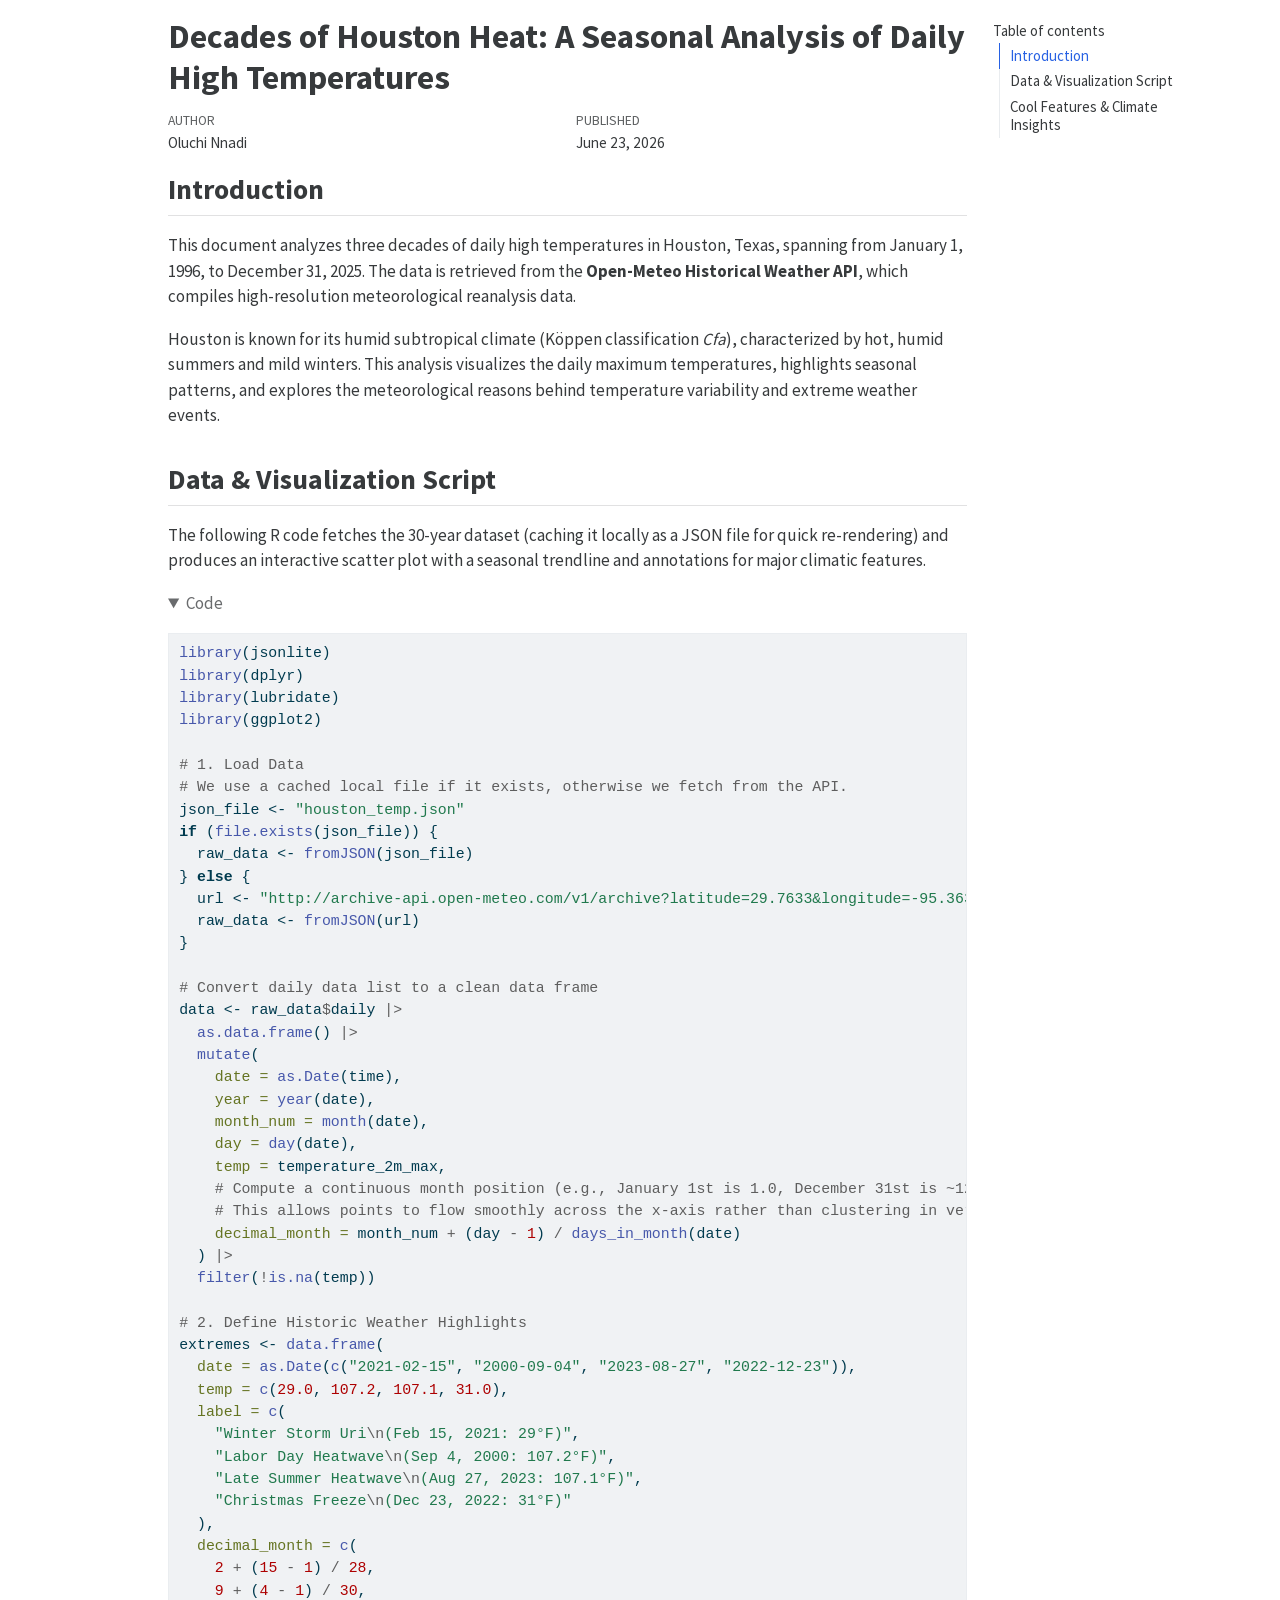
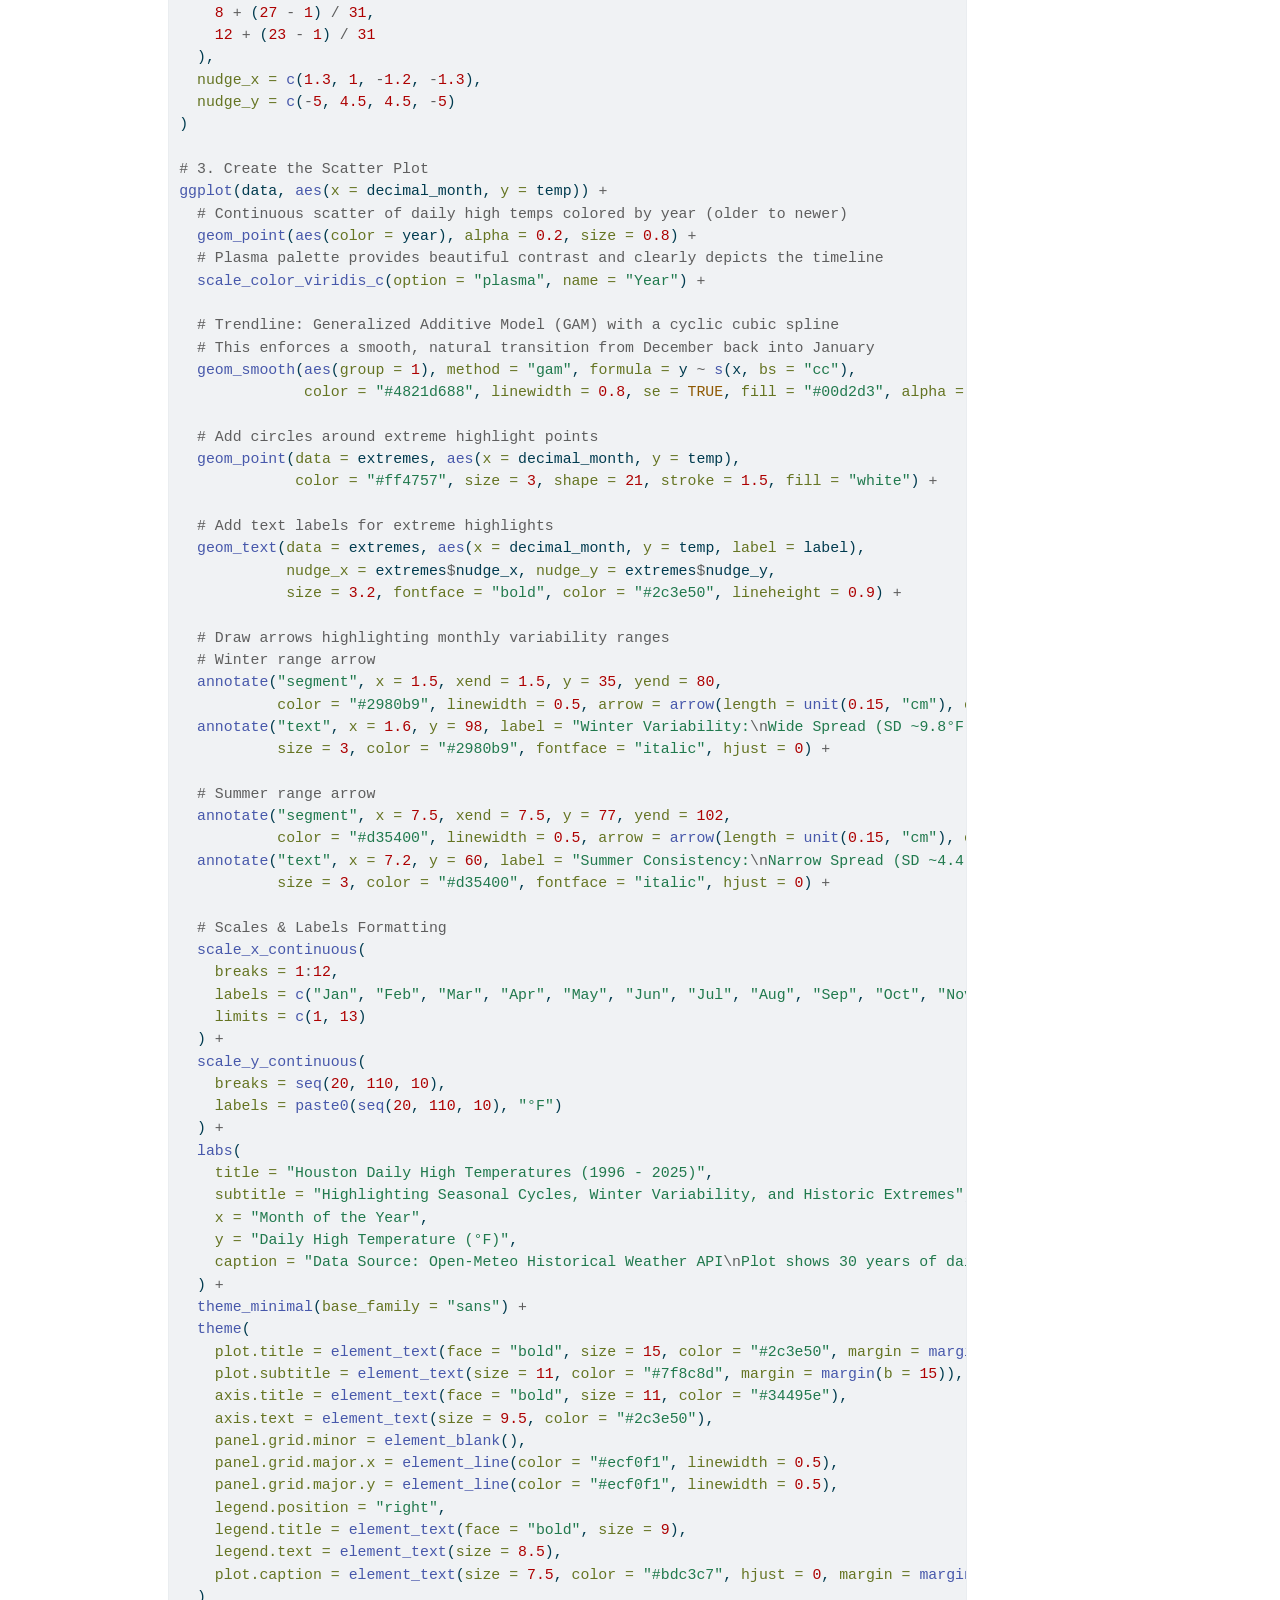
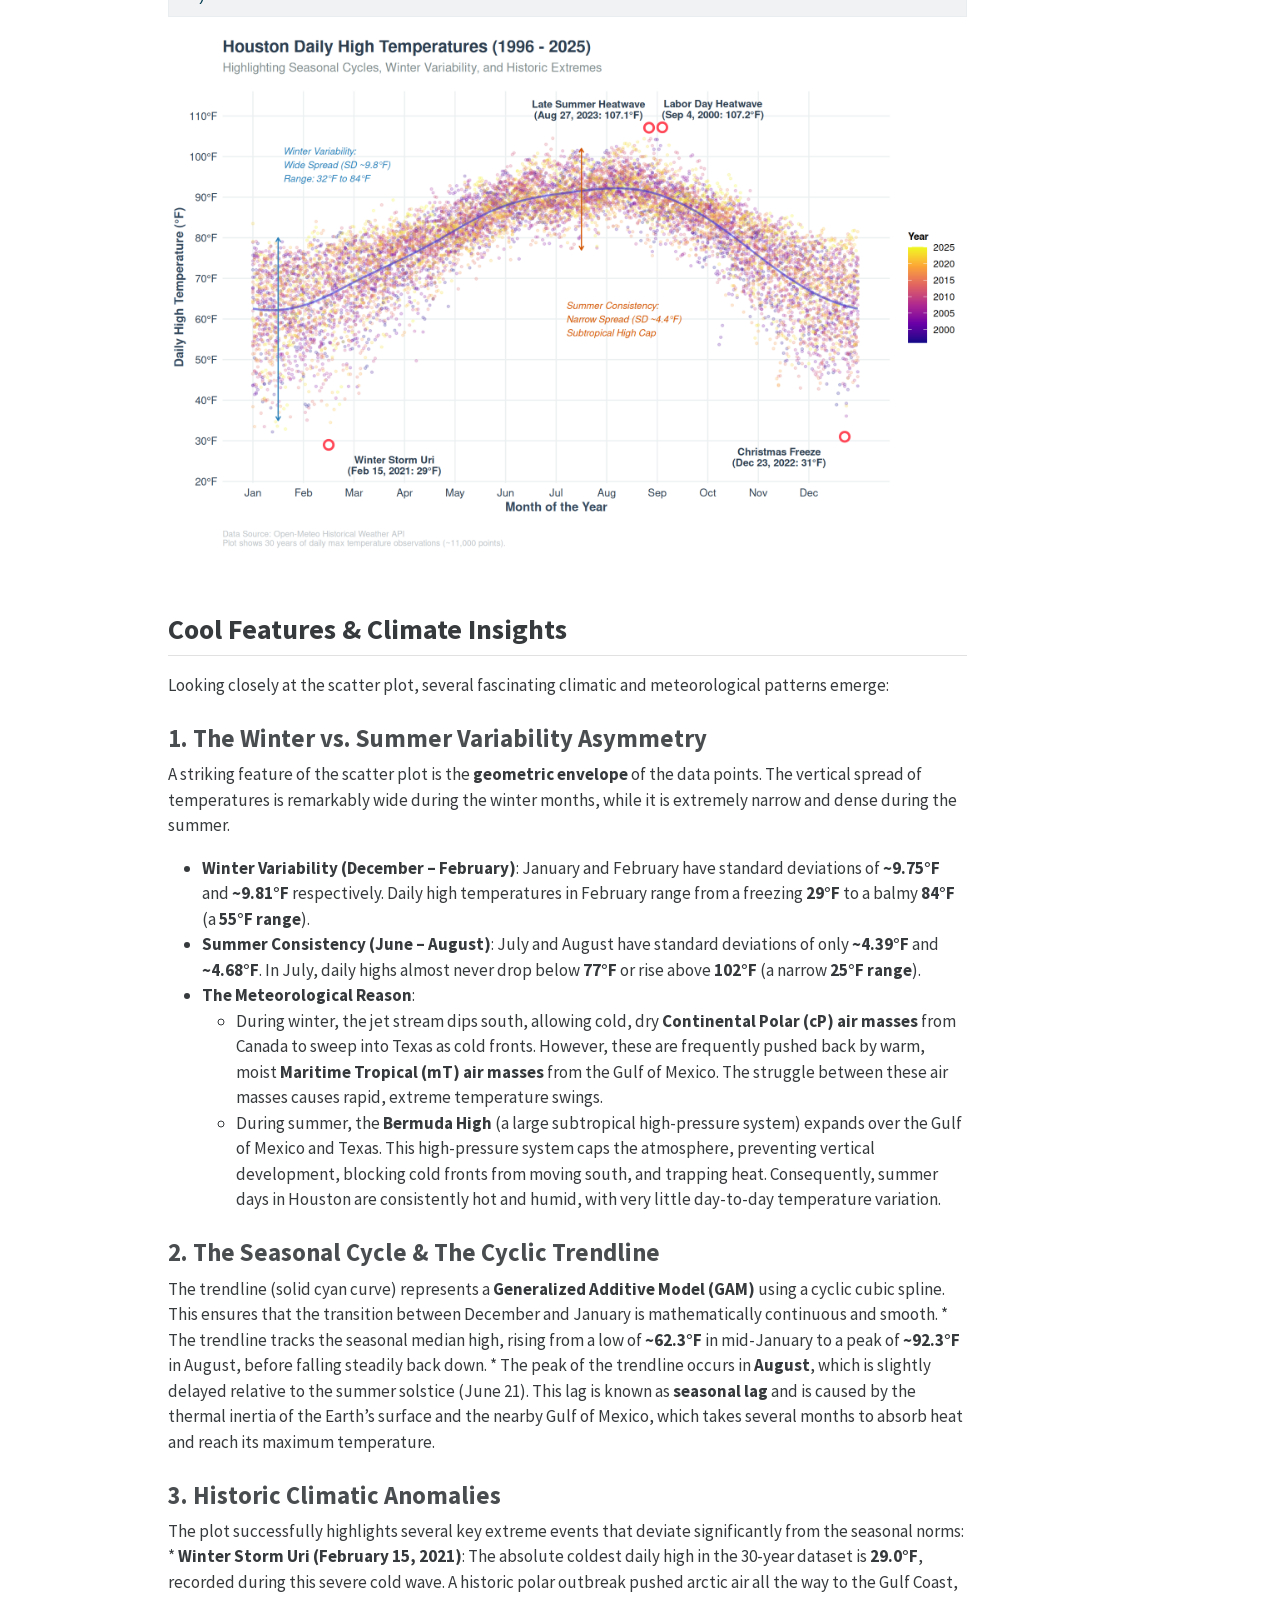
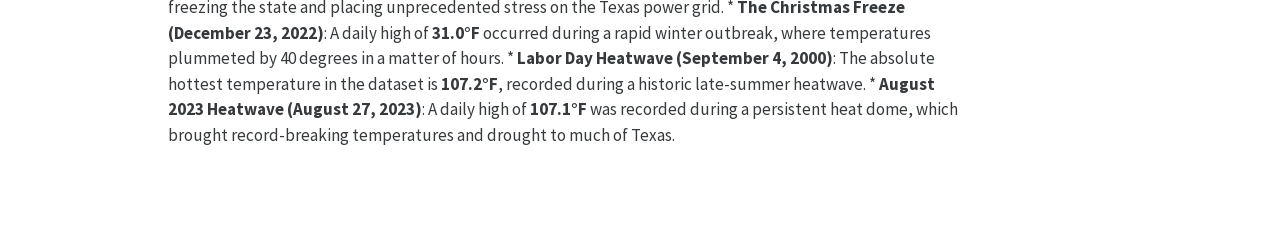
==== docs/houston_temperature.html @ df1bac28 "created website" ====
<!DOCTYPE html>
<html xmlns="http://www.w3.org/1999/xhtml" lang="en" xml:lang="en"><head>

<meta charset="utf-8">
<meta name="generator" content="quarto-1.9.38">

<meta name="viewport" content="width=device-width, initial-scale=1.0, user-scalable=yes">

<meta name="author" content="Oluchi Nnadi">
<meta name="dcterms.date" content="2026-06-23">

<title>Decades of Houston Heat: A Seasonal Analysis of Daily High Temperatures</title>
<style>

code{white-space: pre-wrap;}
span.smallcaps{font-variant: small-caps;}
div.columns{display: flex; gap: min(4vw, 1.5em);}
div.column{flex: auto; overflow-x: auto;}
div.hanging-indent{margin-left: 1.5em; text-indent: -1.5em;}
ul.task-list{list-style: none;}
ul.task-list li input[type="checkbox"] {
width: 0.8em;
margin: 0 0.8em 0.2em -1em;  vertical-align: middle;
}

html { -webkit-text-size-adjust: 100%; }
pre > code.sourceCode { white-space: pre; position: relative; }
pre > code.sourceCode > span { display: inline-block; line-height: 1.25; }
pre > code.sourceCode > span:empty { height: 1.2em; }
.sourceCode { overflow: visible; }
code.sourceCode > span { color: inherit; text-decoration: inherit; }
div.sourceCode { margin: 1em 0; }
pre.sourceCode { margin: 0; }
@media screen {
div.sourceCode { overflow: auto; }
}
@media print {
pre > code.sourceCode { white-space: pre-wrap; }
pre > code.sourceCode > span { text-indent: -5em; padding-left: 5em; }
}
pre.numberSource code
{ counter-reset: source-line 0; }
pre.numberSource code > span
{ position: relative; left: -4em; counter-increment: source-line; }
pre.numberSource code > span > a:first-child::before
{ content: counter(source-line);
position: relative; left: -1em; text-align: right; vertical-align: baseline;
border: none; display: inline-block;
-webkit-touch-callout: none; -webkit-user-select: none;
-khtml-user-select: none; -moz-user-select: none;
-ms-user-select: none; user-select: none;
padding: 0 4px; width: 4em;
}
pre.numberSource { margin-left: 3em; padding-left: 4px; }
div.sourceCode
{ }
@media screen {
pre > code.sourceCode > span > a:first-child::before { text-decoration: underline; }
}
</style>


<script>/*!
 * clipboard.js v2.0.11
 * https://clipboardjs.com/
 *
 * Licensed MIT © Zeno Rocha
 */
!function(t,e){"object"==typeof exports&&"object"==typeof module?module.exports=e():"function"==typeof define&&define.amd?define([],e):"object"==typeof exports?exports.ClipboardJS=e():t.ClipboardJS=e()}(this,function(){return n={686:function(t,e,n){"use strict";n.d(e,{default:function(){return b}});var e=n(279),i=n.n(e),e=n(370),u=n.n(e),e=n(817),r=n.n(e);function c(t){try{return document.execCommand(t)}catch(t){return}}var a=function(t){t=r()(t);return c("cut"),t};function o(t,e){var n,o,t=(n=t,o="rtl"===document.documentElement.getAttribute("dir"),(t=document.createElement("textarea")).style.fontSize="12pt",t.style.border="0",t.style.padding="0",t.style.margin="0",t.style.position="absolute",t.style[o?"right":"left"]="-9999px",o=window.pageYOffset||document.documentElement.scrollTop,t.style.top="".concat(o,"px"),t.setAttribute("readonly",""),t.value=n,t);return e.container.appendChild(t),e=r()(t),c("copy"),t.remove(),e}var f=function(t){var e=1<arguments.length&&void 0!==arguments[1]?arguments[1]:{container:document.body},n="";return"string"==typeof t?n=o(t,e):t instanceof HTMLInputElement&&!["text","search","url","tel","password"].includes(null==t?void 0:t.type)?n=o(t.value,e):(n=r()(t),c("copy")),n};function l(t){return(l="function"==typeof Symbol&&"symbol"==typeof Symbol.iterator?function(t){return typeof t}:function(t){return t&&"function"==typeof Symbol&&t.constructor===Symbol&&t!==Symbol.prototype?"symbol":typeof t})(t)}var s=function(){var t=0<arguments.length&&void 0!==arguments[0]?arguments[0]:{},e=t.action,n=void 0===e?"copy":e,o=t.container,e=t.target,t=t.text;if("copy"!==n&&"cut"!==n)throw new Error('Invalid "action" value, use either "copy" or "cut"');if(void 0!==e){if(!e||"object"!==l(e)||1!==e.nodeType)throw new Error('Invalid "target" value, use a valid Element');if("copy"===n&&e.hasAttribute("disabled"))throw new Error('Invalid "target" attribute. Please use "readonly" instead of "disabled" attribute');if("cut"===n&&(e.hasAttribute("readonly")||e.hasAttribute("disabled")))throw new Error('Invalid "target" attribute. You can\'t cut text from elements with "readonly" or "disabled" attributes')}return t?f(t,{container:o}):e?"cut"===n?a(e):f(e,{container:o}):void 0};function p(t){return(p="function"==typeof Symbol&&"symbol"==typeof Symbol.iterator?function(t){return typeof t}:function(t){return t&&"function"==typeof Symbol&&t.constructor===Symbol&&t!==Symbol.prototype?"symbol":typeof t})(t)}function d(t,e){for(var n=0;n<e.length;n++){var o=e[n];o.enumerable=o.enumerable||!1,o.configurable=!0,"value"in o&&(o.writable=!0),Object.defineProperty(t,o.key,o)}}function y(t,e){return(y=Object.setPrototypeOf||function(t,e){return t.__proto__=e,t})(t,e)}function h(n){var o=function(){if("undefined"==typeof Reflect||!Reflect.construct)return!1;if(Reflect.construct.sham)return!1;if("function"==typeof Proxy)return!0;try{return Date.prototype.toString.call(Reflect.construct(Date,[],function(){})),!0}catch(t){return!1}}();return function(){var t,e=v(n);return t=o?(t=v(this).constructor,Reflect.construct(e,arguments,t)):e.apply(this,arguments),e=this,!(t=t)||"object"!==p(t)&&"function"!=typeof t?function(t){if(void 0!==t)return t;throw new ReferenceError("this hasn't been initialised - super() hasn't been called")}(e):t}}function v(t){return(v=Object.setPrototypeOf?Object.getPrototypeOf:function(t){return t.__proto__||Object.getPrototypeOf(t)})(t)}function m(t,e){t="data-clipboard-".concat(t);if(e.hasAttribute(t))return e.getAttribute(t)}var b=function(){!function(t,e){if("function"!=typeof e&&null!==e)throw new TypeError("Super expression must either be null or a function");t.prototype=Object.create(e&&e.prototype,{constructor:{value:t,writable:!0,configurable:!0}}),e&&y(t,e)}(r,i());var t,e,n,o=h(r);function r(t,e){var n;return function(t){if(!(t instanceof r))throw new TypeError("Cannot call a class as a function")}(this),(n=o.call(this)).resolveOptions(e),n.listenClick(t),n}return t=r,n=[{key:"copy",value:function(t){var e=1<arguments.length&&void 0!==arguments[1]?arguments[1]:{container:document.body};return f(t,e)}},{key:"cut",value:function(t){return a(t)}},{key:"isSupported",value:function(){var t=0<arguments.length&&void 0!==arguments[0]?arguments[0]:["copy","cut"],t="string"==typeof t?[t]:t,e=!!document.queryCommandSupported;return t.forEach(function(t){e=e&&!!document.queryCommandSupported(t)}),e}}],(e=[{key:"resolveOptions",value:function(){var t=0<arguments.length&&void 0!==arguments[0]?arguments[0]:{};this.action="function"==typeof t.action?t.action:this.defaultAction,this.target="function"==typeof t.target?t.target:this.defaultTarget,this.text="function"==typeof t.text?t.text:this.defaultText,this.container="object"===p(t.container)?t.container:document.body}},{key:"listenClick",value:function(t){var e=this;this.listener=u()(t,"click",function(t){return e.onClick(t)})}},{key:"onClick",value:function(t){var e=t.delegateTarget||t.currentTarget,n=this.action(e)||"copy",t=s({action:n,container:this.container,target:this.target(e),text:this.text(e)});this.emit(t?"success":"error",{action:n,text:t,trigger:e,clearSelection:function(){e&&e.focus(),window.getSelection().removeAllRanges()}})}},{key:"defaultAction",value:function(t){return m("action",t)}},{key:"defaultTarget",value:function(t){t=m("target",t);if(t)return document.querySelector(t)}},{key:"defaultText",value:function(t){return m("text",t)}},{key:"destroy",value:function(){this.listener.destroy()}}])&&d(t.prototype,e),n&&d(t,n),r}()},828:function(t){var e;"undefined"==typeof Element||Element.prototype.matches||((e=Element.prototype).matches=e.matchesSelector||e.mozMatchesSelector||e.msMatchesSelector||e.oMatchesSelector||e.webkitMatchesSelector),t.exports=function(t,e){for(;t&&9!==t.nodeType;){if("function"==typeof t.matches&&t.matches(e))return t;t=t.parentNode}}},438:function(t,e,n){var u=n(828);function i(t,e,n,o,r){var i=function(e,n,t,o){return function(t){t.delegateTarget=u(t.target,n),t.delegateTarget&&o.call(e,t)}}.apply(this,arguments);return t.addEventListener(n,i,r),{destroy:function(){t.removeEventListener(n,i,r)}}}t.exports=function(t,e,n,o,r){return"function"==typeof t.addEventListener?i.apply(null,arguments):"function"==typeof n?i.bind(null,document).apply(null,arguments):("string"==typeof t&&(t=document.querySelectorAll(t)),Array.prototype.map.call(t,function(t){return i(t,e,n,o,r)}))}},879:function(t,n){n.node=function(t){return void 0!==t&&t instanceof HTMLElement&&1===t.nodeType},n.nodeList=function(t){var e=Object.prototype.toString.call(t);return void 0!==t&&("[object NodeList]"===e||"[object HTMLCollection]"===e)&&"length"in t&&(0===t.length||n.node(t[0]))},n.string=function(t){return"string"==typeof t||t instanceof String},n.fn=function(t){return"[object Function]"===Object.prototype.toString.call(t)}},370:function(t,e,n){var f=n(879),l=n(438);t.exports=function(t,e,n){if(!t&&!e&&!n)throw new Error("Missing required arguments");if(!f.string(e))throw new TypeError("Second argument must be a String");if(!f.fn(n))throw new TypeError("Third argument must be a Function");if(f.node(t))return c=e,a=n,(u=t).addEventListener(c,a),{destroy:function(){u.removeEventListener(c,a)}};if(f.nodeList(t))return o=t,r=e,i=n,Array.prototype.forEach.call(o,function(t){t.addEventListener(r,i)}),{destroy:function(){Array.prototype.forEach.call(o,function(t){t.removeEventListener(r,i)})}};if(f.string(t))return t=t,e=e,n=n,l(document.body,t,e,n);throw new TypeError("First argument must be a String, HTMLElement, HTMLCollection, or NodeList");var o,r,i,u,c,a}},817:function(t){t.exports=function(t){var e,n="SELECT"===t.nodeName?(t.focus(),t.value):"INPUT"===t.nodeName||"TEXTAREA"===t.nodeName?((e=t.hasAttribute("readonly"))||t.setAttribute("readonly",""),t.select(),t.setSelectionRange(0,t.value.length),e||t.removeAttribute("readonly"),t.value):(t.hasAttribute("contenteditable")&&t.focus(),n=window.getSelection(),(e=document.createRange()).selectNodeContents(t),n.removeAllRanges(),n.addRange(e),n.toString());return n}},279:function(t){function e(){}e.prototype={on:function(t,e,n){var o=this.e||(this.e={});return(o[t]||(o[t]=[])).push({fn:e,ctx:n}),this},once:function(t,e,n){var o=this;function r(){o.off(t,r),e.apply(n,arguments)}return r._=e,this.on(t,r,n)},emit:function(t){for(var e=[].slice.call(arguments,1),n=((this.e||(this.e={}))[t]||[]).slice(),o=0,r=n.length;o<r;o++)n[o].fn.apply(n[o].ctx,e);return this},off:function(t,e){var n=this.e||(this.e={}),o=n[t],r=[];if(o&&e)for(var i=0,u=o.length;i<u;i++)o[i].fn!==e&&o[i].fn._!==e&&r.push(o[i]);return r.length?n[t]=r:delete n[t],this}},t.exports=e,t.exports.TinyEmitter=e}},r={},o.n=function(t){var e=t&&t.__esModule?function(){return t.default}:function(){return t};return o.d(e,{a:e}),e},o.d=function(t,e){for(var n in e)o.o(e,n)&&!o.o(t,n)&&Object.defineProperty(t,n,{enumerable:!0,get:e[n]})},o.o=function(t,e){return Object.prototype.hasOwnProperty.call(t,e)},o(686).default;function o(t){if(r[t])return r[t].exports;var e=r[t]={exports:{}};return n[t](e,e.exports,o),e.exports}var n,r});</script>
<script src="[data-uri]" type="module"></script>
<script src="[data-uri]" type="module"></script>
<script>/**
 * @popperjs/core v2.11.7 - MIT License
 */

!function(e,t){"object"==typeof exports&&"undefined"!=typeof module?t(exports):"function"==typeof define&&define.amd?define(["exports"],t):t((e="undefined"!=typeof globalThis?globalThis:e||self).Popper={})}(this,(function(e){"use strict";function t(e){if(null==e)return window;if("[object Window]"!==e.toString()){var t=e.ownerDocument;return t&&t.defaultView||window}return e}function n(e){return e instanceof t(e).Element||e instanceof Element}function r(e){return e instanceof t(e).HTMLElement||e instanceof HTMLElement}function o(e){return"undefined"!=typeof ShadowRoot&&(e instanceof t(e).ShadowRoot||e instanceof ShadowRoot)}var i=Math.max,a=Math.min,s=Math.round;function f(){var e=navigator.userAgentData;return null!=e&&e.brands&&Array.isArray(e.brands)?e.brands.map((function(e){return e.brand+"/"+e.version})).join(" "):navigator.userAgent}function c(){return!/^((?!chrome|android).)*safari/i.test(f())}function p(e,o,i){void 0===o&&(o=!1),void 0===i&&(i=!1);var a=e.getBoundingClientRect(),f=1,p=1;o&&r(e)&&(f=e.offsetWidth>0&&s(a.width)/e.offsetWidth||1,p=e.offsetHeight>0&&s(a.height)/e.offsetHeight||1);var u=(n(e)?t(e):window).visualViewport,l=!c()&&i,d=(a.left+(l&&u?u.offsetLeft:0))/f,h=(a.top+(l&&u?u.offsetTop:0))/p,m=a.width/f,v=a.height/p;return{width:m,height:v,top:h,right:d+m,bottom:h+v,left:d,x:d,y:h}}function u(e){var n=t(e);return{scrollLeft:n.pageXOffset,scrollTop:n.pageYOffset}}function l(e){return e?(e.nodeName||"").toLowerCase():null}function d(e){return((n(e)?e.ownerDocument:e.document)||window.document).documentElement}function h(e){return p(d(e)).left+u(e).scrollLeft}function m(e){return t(e).getComputedStyle(e)}function v(e){var t=m(e),n=t.overflow,r=t.overflowX,o=t.overflowY;return/auto|scroll|overlay|hidden/.test(n+o+r)}function y(e,n,o){void 0===o&&(o=!1);var i,a,f=r(n),c=r(n)&&function(e){var t=e.getBoundingClientRect(),n=s(t.width)/e.offsetWidth||1,r=s(t.height)/e.offsetHeight||1;return 1!==n||1!==r}(n),m=d(n),y=p(e,c,o),g={scrollLeft:0,scrollTop:0},b={x:0,y:0};return(f||!f&&!o)&&(("body"!==l(n)||v(m))&&(g=(i=n)!==t(i)&&r(i)?{scrollLeft:(a=i).scrollLeft,scrollTop:a.scrollTop}:u(i)),r(n)?((b=p(n,!0)).x+=n.clientLeft,b.y+=n.clientTop):m&&(b.x=h(m))),{x:y.left+g.scrollLeft-b.x,y:y.top+g.scrollTop-b.y,width:y.width,height:y.height}}function g(e){var t=p(e),n=e.offsetWidth,r=e.offsetHeight;return Math.abs(t.width-n)<=1&&(n=t.width),Math.abs(t.height-r)<=1&&(r=t.height),{x:e.offsetLeft,y:e.offsetTop,width:n,height:r}}function b(e){return"html"===l(e)?e:e.assignedSlot||e.parentNode||(o(e)?e.host:null)||d(e)}function x(e){return["html","body","#document"].indexOf(l(e))>=0?e.ownerDocument.body:r(e)&&v(e)?e:x(b(e))}function w(e,n){var r;void 0===n&&(n=[]);var o=x(e),i=o===(null==(r=e.ownerDocument)?void 0:r.body),a=t(o),s=i?[a].concat(a.visualViewport||[],v(o)?o:[]):o,f=n.concat(s);return i?f:f.concat(w(b(s)))}function O(e){return["table","td","th"].indexOf(l(e))>=0}function j(e){return r(e)&&"fixed"!==m(e).position?e.offsetParent:null}function E(e){for(var n=t(e),i=j(e);i&&O(i)&&"static"===m(i).position;)i=j(i);return i&&("html"===l(i)||"body"===l(i)&&"static"===m(i).position)?n:i||function(e){var t=/firefox/i.test(f());if(/Trident/i.test(f())&&r(e)&&"fixed"===m(e).position)return null;var n=b(e);for(o(n)&&(n=n.host);r(n)&&["html","body"].indexOf(l(n))<0;){var i=m(n);if("none"!==i.transform||"none"!==i.perspective||"paint"===i.contain||-1!==["transform","perspective"].indexOf(i.willChange)||t&&"filter"===i.willChange||t&&i.filter&&"none"!==i.filter)return n;n=n.parentNode}return null}(e)||n}var D="top",A="bottom",L="right",P="left",M="auto",k=[D,A,L,P],W="start",B="end",H="viewport",T="popper",R=k.reduce((function(e,t){return e.concat([t+"-"+W,t+"-"+B])}),[]),S=[].concat(k,[M]).reduce((function(e,t){return e.concat([t,t+"-"+W,t+"-"+B])}),[]),V=["beforeRead","read","afterRead","beforeMain","main","afterMain","beforeWrite","write","afterWrite"];function q(e){var t=new Map,n=new Set,r=[];function o(e){n.add(e.name),[].concat(e.requires||[],e.requiresIfExists||[]).forEach((function(e){if(!n.has(e)){var r=t.get(e);r&&o(r)}})),r.push(e)}return e.forEach((function(e){t.set(e.name,e)})),e.forEach((function(e){n.has(e.name)||o(e)})),r}function C(e){return e.split("-")[0]}function N(e,t){var n=t.getRootNode&&t.getRootNode();if(e.contains(t))return!0;if(n&&o(n)){var r=t;do{if(r&&e.isSameNode(r))return!0;r=r.parentNode||r.host}while(r)}return!1}function I(e){return Object.assign({},e,{left:e.x,top:e.y,right:e.x+e.width,bottom:e.y+e.height})}function _(e,r,o){return r===H?I(function(e,n){var r=t(e),o=d(e),i=r.visualViewport,a=o.clientWidth,s=o.clientHeight,f=0,p=0;if(i){a=i.width,s=i.height;var u=c();(u||!u&&"fixed"===n)&&(f=i.offsetLeft,p=i.offsetTop)}return{width:a,height:s,x:f+h(e),y:p}}(e,o)):n(r)?function(e,t){var n=p(e,!1,"fixed"===t);return n.top=n.top+e.clientTop,n.left=n.left+e.clientLeft,n.bottom=n.top+e.clientHeight,n.right=n.left+e.clientWidth,n.width=e.clientWidth,n.height=e.clientHeight,n.x=n.left,n.y=n.top,n}(r,o):I(function(e){var t,n=d(e),r=u(e),o=null==(t=e.ownerDocument)?void 0:t.body,a=i(n.scrollWidth,n.clientWidth,o?o.scrollWidth:0,o?o.clientWidth:0),s=i(n.scrollHeight,n.clientHeight,o?o.scrollHeight:0,o?o.clientHeight:0),f=-r.scrollLeft+h(e),c=-r.scrollTop;return"rtl"===m(o||n).direction&&(f+=i(n.clientWidth,o?o.clientWidth:0)-a),{width:a,height:s,x:f,y:c}}(d(e)))}function F(e,t,o,s){var f="clippingParents"===t?function(e){var t=w(b(e)),o=["absolute","fixed"].indexOf(m(e).position)>=0&&r(e)?E(e):e;return n(o)?t.filter((function(e){return n(e)&&N(e,o)&&"body"!==l(e)})):[]}(e):[].concat(t),c=[].concat(f,[o]),p=c[0],u=c.reduce((function(t,n){var r=_(e,n,s);return t.top=i(r.top,t.top),t.right=a(r.right,t.right),t.bottom=a(r.bottom,t.bottom),t.left=i(r.left,t.left),t}),_(e,p,s));return u.width=u.right-u.left,u.height=u.bottom-u.top,u.x=u.left,u.y=u.top,u}function U(e){return e.split("-")[1]}function z(e){return["top","bottom"].indexOf(e)>=0?"x":"y"}function X(e){var t,n=e.reference,r=e.element,o=e.placement,i=o?C(o):null,a=o?U(o):null,s=n.x+n.width/2-r.width/2,f=n.y+n.height/2-r.height/2;switch(i){case D:t={x:s,y:n.y-r.height};break;case A:t={x:s,y:n.y+n.height};break;case L:t={x:n.x+n.width,y:f};break;case P:t={x:n.x-r.width,y:f};break;default:t={x:n.x,y:n.y}}var c=i?z(i):null;if(null!=c){var p="y"===c?"height":"width";switch(a){case W:t[c]=t[c]-(n[p]/2-r[p]/2);break;case B:t[c]=t[c]+(n[p]/2-r[p]/2)}}return t}function Y(e){return Object.assign({},{top:0,right:0,bottom:0,left:0},e)}function G(e,t){return t.reduce((function(t,n){return t[n]=e,t}),{})}function J(e,t){void 0===t&&(t={});var r=t,o=r.placement,i=void 0===o?e.placement:o,a=r.strategy,s=void 0===a?e.strategy:a,f=r.boundary,c=void 0===f?"clippingParents":f,u=r.rootBoundary,l=void 0===u?H:u,h=r.elementContext,m=void 0===h?T:h,v=r.altBoundary,y=void 0!==v&&v,g=r.padding,b=void 0===g?0:g,x=Y("number"!=typeof b?b:G(b,k)),w=m===T?"reference":T,O=e.rects.popper,j=e.elements[y?w:m],E=F(n(j)?j:j.contextElement||d(e.elements.popper),c,l,s),P=p(e.elements.reference),M=X({reference:P,element:O,strategy:"absolute",placement:i}),W=I(Object.assign({},O,M)),B=m===T?W:P,R={top:E.top-B.top+x.top,bottom:B.bottom-E.bottom+x.bottom,left:E.left-B.left+x.left,right:B.right-E.right+x.right},S=e.modifiersData.offset;if(m===T&&S){var V=S[i];Object.keys(R).forEach((function(e){var t=[L,A].indexOf(e)>=0?1:-1,n=[D,A].indexOf(e)>=0?"y":"x";R[e]+=V[n]*t}))}return R}var K={placement:"bottom",modifiers:[],strategy:"absolute"};function Q(){for(var e=arguments.length,t=new Array(e),n=0;n<e;n++)t[n]=arguments[n];return!t.some((function(e){return!(e&&"function"==typeof e.getBoundingClientRect)}))}function Z(e){void 0===e&&(e={});var t=e,r=t.defaultModifiers,o=void 0===r?[]:r,i=t.defaultOptions,a=void 0===i?K:i;return function(e,t,r){void 0===r&&(r=a);var i,s,f={placement:"bottom",orderedModifiers:[],options:Object.assign({},K,a),modifiersData:{},elements:{reference:e,popper:t},attributes:{},styles:{}},c=[],p=!1,u={state:f,setOptions:function(r){var i="function"==typeof r?r(f.options):r;l(),f.options=Object.assign({},a,f.options,i),f.scrollParents={reference:n(e)?w(e):e.contextElement?w(e.contextElement):[],popper:w(t)};var s,p,d=function(e){var t=q(e);return V.reduce((function(e,n){return e.concat(t.filter((function(e){return e.phase===n})))}),[])}((s=[].concat(o,f.options.modifiers),p=s.reduce((function(e,t){var n=e[t.name];return e[t.name]=n?Object.assign({},n,t,{options:Object.assign({},n.options,t.options),data:Object.assign({},n.data,t.data)}):t,e}),{}),Object.keys(p).map((function(e){return p[e]}))));return f.orderedModifiers=d.filter((function(e){return e.enabled})),f.orderedModifiers.forEach((function(e){var t=e.name,n=e.options,r=void 0===n?{}:n,o=e.effect;if("function"==typeof o){var i=o({state:f,name:t,instance:u,options:r}),a=function(){};c.push(i||a)}})),u.update()},forceUpdate:function(){if(!p){var e=f.elements,t=e.reference,n=e.popper;if(Q(t,n)){f.rects={reference:y(t,E(n),"fixed"===f.options.strategy),popper:g(n)},f.reset=!1,f.placement=f.options.placement,f.orderedModifiers.forEach((function(e){return f.modifiersData[e.name]=Object.assign({},e.data)}));for(var r=0;r<f.orderedModifiers.length;r++)if(!0!==f.reset){var o=f.orderedModifiers[r],i=o.fn,a=o.options,s=void 0===a?{}:a,c=o.name;"function"==typeof i&&(f=i({state:f,options:s,name:c,instance:u})||f)}else f.reset=!1,r=-1}}},update:(i=function(){return new Promise((function(e){u.forceUpdate(),e(f)}))},function(){return s||(s=new Promise((function(e){Promise.resolve().then((function(){s=void 0,e(i())}))}))),s}),destroy:function(){l(),p=!0}};if(!Q(e,t))return u;function l(){c.forEach((function(e){return e()})),c=[]}return u.setOptions(r).then((function(e){!p&&r.onFirstUpdate&&r.onFirstUpdate(e)})),u}}var $={passive:!0};var ee={name:"eventListeners",enabled:!0,phase:"write",fn:function(){},effect:function(e){var n=e.state,r=e.instance,o=e.options,i=o.scroll,a=void 0===i||i,s=o.resize,f=void 0===s||s,c=t(n.elements.popper),p=[].concat(n.scrollParents.reference,n.scrollParents.popper);return a&&p.forEach((function(e){e.addEventListener("scroll",r.update,$)})),f&&c.addEventListener("resize",r.update,$),function(){a&&p.forEach((function(e){e.removeEventListener("scroll",r.update,$)})),f&&c.removeEventListener("resize",r.update,$)}},data:{}};var te={name:"popperOffsets",enabled:!0,phase:"read",fn:function(e){var t=e.state,n=e.name;t.modifiersData[n]=X({reference:t.rects.reference,element:t.rects.popper,strategy:"absolute",placement:t.placement})},data:{}},ne={top:"auto",right:"auto",bottom:"auto",left:"auto"};function re(e){var n,r=e.popper,o=e.popperRect,i=e.placement,a=e.variation,f=e.offsets,c=e.position,p=e.gpuAcceleration,u=e.adaptive,l=e.roundOffsets,h=e.isFixed,v=f.x,y=void 0===v?0:v,g=f.y,b=void 0===g?0:g,x="function"==typeof l?l({x:y,y:b}):{x:y,y:b};y=x.x,b=x.y;var w=f.hasOwnProperty("x"),O=f.hasOwnProperty("y"),j=P,M=D,k=window;if(u){var W=E(r),H="clientHeight",T="clientWidth";if(W===t(r)&&"static"!==m(W=d(r)).position&&"absolute"===c&&(H="scrollHeight",T="scrollWidth"),W=W,i===D||(i===P||i===L)&&a===B)M=A,b-=(h&&W===k&&k.visualViewport?k.visualViewport.height:W[H])-o.height,b*=p?1:-1;if(i===P||(i===D||i===A)&&a===B)j=L,y-=(h&&W===k&&k.visualViewport?k.visualViewport.width:W[T])-o.width,y*=p?1:-1}var R,S=Object.assign({position:c},u&&ne),V=!0===l?function(e,t){var n=e.x,r=e.y,o=t.devicePixelRatio||1;return{x:s(n*o)/o||0,y:s(r*o)/o||0}}({x:y,y:b},t(r)):{x:y,y:b};return y=V.x,b=V.y,p?Object.assign({},S,((R={})[M]=O?"0":"",R[j]=w?"0":"",R.transform=(k.devicePixelRatio||1)<=1?"translate("+y+"px, "+b+"px)":"translate3d("+y+"px, "+b+"px, 0)",R)):Object.assign({},S,((n={})[M]=O?b+"px":"",n[j]=w?y+"px":"",n.transform="",n))}var oe={name:"computeStyles",enabled:!0,phase:"beforeWrite",fn:function(e){var t=e.state,n=e.options,r=n.gpuAcceleration,o=void 0===r||r,i=n.adaptive,a=void 0===i||i,s=n.roundOffsets,f=void 0===s||s,c={placement:C(t.placement),variation:U(t.placement),popper:t.elements.popper,popperRect:t.rects.popper,gpuAcceleration:o,isFixed:"fixed"===t.options.strategy};null!=t.modifiersData.popperOffsets&&(t.styles.popper=Object.assign({},t.styles.popper,re(Object.assign({},c,{offsets:t.modifiersData.popperOffsets,position:t.options.strategy,adaptive:a,roundOffsets:f})))),null!=t.modifiersData.arrow&&(t.styles.arrow=Object.assign({},t.styles.arrow,re(Object.assign({},c,{offsets:t.modifiersData.arrow,position:"absolute",adaptive:!1,roundOffsets:f})))),t.attributes.popper=Object.assign({},t.attributes.popper,{"data-popper-placement":t.placement})},data:{}};var ie={name:"applyStyles",enabled:!0,phase:"write",fn:function(e){var t=e.state;Object.keys(t.elements).forEach((function(e){var n=t.styles[e]||{},o=t.attributes[e]||{},i=t.elements[e];r(i)&&l(i)&&(Object.assign(i.style,n),Object.keys(o).forEach((function(e){var t=o[e];!1===t?i.removeAttribute(e):i.setAttribute(e,!0===t?"":t)})))}))},effect:function(e){var t=e.state,n={popper:{position:t.options.strategy,left:"0",top:"0",margin:"0"},arrow:{position:"absolute"},reference:{}};return Object.assign(t.elements.popper.style,n.popper),t.styles=n,t.elements.arrow&&Object.assign(t.elements.arrow.style,n.arrow),function(){Object.keys(t.elements).forEach((function(e){var o=t.elements[e],i=t.attributes[e]||{},a=Object.keys(t.styles.hasOwnProperty(e)?t.styles[e]:n[e]).reduce((function(e,t){return e[t]="",e}),{});r(o)&&l(o)&&(Object.assign(o.style,a),Object.keys(i).forEach((function(e){o.removeAttribute(e)})))}))}},requires:["computeStyles"]};var ae={name:"offset",enabled:!0,phase:"main",requires:["popperOffsets"],fn:function(e){var t=e.state,n=e.options,r=e.name,o=n.offset,i=void 0===o?[0,0]:o,a=S.reduce((function(e,n){return e[n]=function(e,t,n){var r=C(e),o=[P,D].indexOf(r)>=0?-1:1,i="function"==typeof n?n(Object.assign({},t,{placement:e})):n,a=i[0],s=i[1];return a=a||0,s=(s||0)*o,[P,L].indexOf(r)>=0?{x:s,y:a}:{x:a,y:s}}(n,t.rects,i),e}),{}),s=a[t.placement],f=s.x,c=s.y;null!=t.modifiersData.popperOffsets&&(t.modifiersData.popperOffsets.x+=f,t.modifiersData.popperOffsets.y+=c),t.modifiersData[r]=a}},se={left:"right",right:"left",bottom:"top",top:"bottom"};function fe(e){return e.replace(/left|right|bottom|top/g,(function(e){return se[e]}))}var ce={start:"end",end:"start"};function pe(e){return e.replace(/start|end/g,(function(e){return ce[e]}))}function ue(e,t){void 0===t&&(t={});var n=t,r=n.placement,o=n.boundary,i=n.rootBoundary,a=n.padding,s=n.flipVariations,f=n.allowedAutoPlacements,c=void 0===f?S:f,p=U(r),u=p?s?R:R.filter((function(e){return U(e)===p})):k,l=u.filter((function(e){return c.indexOf(e)>=0}));0===l.length&&(l=u);var d=l.reduce((function(t,n){return t[n]=J(e,{placement:n,boundary:o,rootBoundary:i,padding:a})[C(n)],t}),{});return Object.keys(d).sort((function(e,t){return d[e]-d[t]}))}var le={name:"flip",enabled:!0,phase:"main",fn:function(e){var t=e.state,n=e.options,r=e.name;if(!t.modifiersData[r]._skip){for(var o=n.mainAxis,i=void 0===o||o,a=n.altAxis,s=void 0===a||a,f=n.fallbackPlacements,c=n.padding,p=n.boundary,u=n.rootBoundary,l=n.altBoundary,d=n.flipVariations,h=void 0===d||d,m=n.allowedAutoPlacements,v=t.options.placement,y=C(v),g=f||(y===v||!h?[fe(v)]:function(e){if(C(e)===M)return[];var t=fe(e);return[pe(e),t,pe(t)]}(v)),b=[v].concat(g).reduce((function(e,n){return e.concat(C(n)===M?ue(t,{placement:n,boundary:p,rootBoundary:u,padding:c,flipVariations:h,allowedAutoPlacements:m}):n)}),[]),x=t.rects.reference,w=t.rects.popper,O=new Map,j=!0,E=b[0],k=0;k<b.length;k++){var B=b[k],H=C(B),T=U(B)===W,R=[D,A].indexOf(H)>=0,S=R?"width":"height",V=J(t,{placement:B,boundary:p,rootBoundary:u,altBoundary:l,padding:c}),q=R?T?L:P:T?A:D;x[S]>w[S]&&(q=fe(q));var N=fe(q),I=[];if(i&&I.push(V[H]<=0),s&&I.push(V[q]<=0,V[N]<=0),I.every((function(e){return e}))){E=B,j=!1;break}O.set(B,I)}if(j)for(var _=function(e){var t=b.find((function(t){var n=O.get(t);if(n)return n.slice(0,e).every((function(e){return e}))}));if(t)return E=t,"break"},F=h?3:1;F>0;F--){if("break"===_(F))break}t.placement!==E&&(t.modifiersData[r]._skip=!0,t.placement=E,t.reset=!0)}},requiresIfExists:["offset"],data:{_skip:!1}};function de(e,t,n){return i(e,a(t,n))}var he={name:"preventOverflow",enabled:!0,phase:"main",fn:function(e){var t=e.state,n=e.options,r=e.name,o=n.mainAxis,s=void 0===o||o,f=n.altAxis,c=void 0!==f&&f,p=n.boundary,u=n.rootBoundary,l=n.altBoundary,d=n.padding,h=n.tether,m=void 0===h||h,v=n.tetherOffset,y=void 0===v?0:v,b=J(t,{boundary:p,rootBoundary:u,padding:d,altBoundary:l}),x=C(t.placement),w=U(t.placement),O=!w,j=z(x),M="x"===j?"y":"x",k=t.modifiersData.popperOffsets,B=t.rects.reference,H=t.rects.popper,T="function"==typeof y?y(Object.assign({},t.rects,{placement:t.placement})):y,R="number"==typeof T?{mainAxis:T,altAxis:T}:Object.assign({mainAxis:0,altAxis:0},T),S=t.modifiersData.offset?t.modifiersData.offset[t.placement]:null,V={x:0,y:0};if(k){if(s){var q,N="y"===j?D:P,I="y"===j?A:L,_="y"===j?"height":"width",F=k[j],X=F+b[N],Y=F-b[I],G=m?-H[_]/2:0,K=w===W?B[_]:H[_],Q=w===W?-H[_]:-B[_],Z=t.elements.arrow,$=m&&Z?g(Z):{width:0,height:0},ee=t.modifiersData["arrow#persistent"]?t.modifiersData["arrow#persistent"].padding:{top:0,right:0,bottom:0,left:0},te=ee[N],ne=ee[I],re=de(0,B[_],$[_]),oe=O?B[_]/2-G-re-te-R.mainAxis:K-re-te-R.mainAxis,ie=O?-B[_]/2+G+re+ne+R.mainAxis:Q+re+ne+R.mainAxis,ae=t.elements.arrow&&E(t.elements.arrow),se=ae?"y"===j?ae.clientTop||0:ae.clientLeft||0:0,fe=null!=(q=null==S?void 0:S[j])?q:0,ce=F+ie-fe,pe=de(m?a(X,F+oe-fe-se):X,F,m?i(Y,ce):Y);k[j]=pe,V[j]=pe-F}if(c){var ue,le="x"===j?D:P,he="x"===j?A:L,me=k[M],ve="y"===M?"height":"width",ye=me+b[le],ge=me-b[he],be=-1!==[D,P].indexOf(x),xe=null!=(ue=null==S?void 0:S[M])?ue:0,we=be?ye:me-B[ve]-H[ve]-xe+R.altAxis,Oe=be?me+B[ve]+H[ve]-xe-R.altAxis:ge,je=m&&be?function(e,t,n){var r=de(e,t,n);return r>n?n:r}(we,me,Oe):de(m?we:ye,me,m?Oe:ge);k[M]=je,V[M]=je-me}t.modifiersData[r]=V}},requiresIfExists:["offset"]};var me={name:"arrow",enabled:!0,phase:"main",fn:function(e){var t,n=e.state,r=e.name,o=e.options,i=n.elements.arrow,a=n.modifiersData.popperOffsets,s=C(n.placement),f=z(s),c=[P,L].indexOf(s)>=0?"height":"width";if(i&&a){var p=function(e,t){return Y("number"!=typeof(e="function"==typeof e?e(Object.assign({},t.rects,{placement:t.placement})):e)?e:G(e,k))}(o.padding,n),u=g(i),l="y"===f?D:P,d="y"===f?A:L,h=n.rects.reference[c]+n.rects.reference[f]-a[f]-n.rects.popper[c],m=a[f]-n.rects.reference[f],v=E(i),y=v?"y"===f?v.clientHeight||0:v.clientWidth||0:0,b=h/2-m/2,x=p[l],w=y-u[c]-p[d],O=y/2-u[c]/2+b,j=de(x,O,w),M=f;n.modifiersData[r]=((t={})[M]=j,t.centerOffset=j-O,t)}},effect:function(e){var t=e.state,n=e.options.element,r=void 0===n?"[data-popper-arrow]":n;null!=r&&("string"!=typeof r||(r=t.elements.popper.querySelector(r)))&&N(t.elements.popper,r)&&(t.elements.arrow=r)},requires:["popperOffsets"],requiresIfExists:["preventOverflow"]};function ve(e,t,n){return void 0===n&&(n={x:0,y:0}),{top:e.top-t.height-n.y,right:e.right-t.width+n.x,bottom:e.bottom-t.height+n.y,left:e.left-t.width-n.x}}function ye(e){return[D,L,A,P].some((function(t){return e[t]>=0}))}var ge={name:"hide",enabled:!0,phase:"main",requiresIfExists:["preventOverflow"],fn:function(e){var t=e.state,n=e.name,r=t.rects.reference,o=t.rects.popper,i=t.modifiersData.preventOverflow,a=J(t,{elementContext:"reference"}),s=J(t,{altBoundary:!0}),f=ve(a,r),c=ve(s,o,i),p=ye(f),u=ye(c);t.modifiersData[n]={referenceClippingOffsets:f,popperEscapeOffsets:c,isReferenceHidden:p,hasPopperEscaped:u},t.attributes.popper=Object.assign({},t.attributes.popper,{"data-popper-reference-hidden":p,"data-popper-escaped":u})}},be=Z({defaultModifiers:[ee,te,oe,ie]}),xe=[ee,te,oe,ie,ae,le,he,me,ge],we=Z({defaultModifiers:xe});e.applyStyles=ie,e.arrow=me,e.computeStyles=oe,e.createPopper=we,e.createPopperLite=be,e.defaultModifiers=xe,e.detectOverflow=J,e.eventListeners=ee,e.flip=le,e.hide=ge,e.offset=ae,e.popperGenerator=Z,e.popperOffsets=te,e.preventOverflow=he,Object.defineProperty(e,"__esModule",{value:!0})}));

</script>
<script>!function(e,t){"object"==typeof exports&&"undefined"!=typeof module?module.exports=t(require("@popperjs/core")):"function"==typeof define&&define.amd?define(["@popperjs/core"],t):(e=e||self).tippy=t(e.Popper)}(this,(function(e){"use strict";var t={passive:!0,capture:!0},n=function(){return document.body};function r(e,t,n){if(Array.isArray(e)){var r=e[t];return null==r?Array.isArray(n)?n[t]:n:r}return e}function o(e,t){var n={}.toString.call(e);return 0===n.indexOf("[object")&&n.indexOf(t+"]")>-1}function i(e,t){return"function"==typeof e?e.apply(void 0,t):e}function a(e,t){return 0===t?e:function(r){clearTimeout(n),n=setTimeout((function(){e(r)}),t)};var n}function s(e,t){var n=Object.assign({},e);return t.forEach((function(e){delete n[e]})),n}function u(e){return[].concat(e)}function c(e,t){-1===e.indexOf(t)&&e.push(t)}function p(e){return e.split("-")[0]}function f(e){return[].slice.call(e)}function l(e){return Object.keys(e).reduce((function(t,n){return void 0!==e[n]&&(t[n]=e[n]),t}),{})}function d(){return document.createElement("div")}function v(e){return["Element","Fragment"].some((function(t){return o(e,t)}))}function m(e){return o(e,"MouseEvent")}function g(e){return!(!e||!e._tippy||e._tippy.reference!==e)}function h(e){return v(e)?[e]:function(e){return o(e,"NodeList")}(e)?f(e):Array.isArray(e)?e:f(document.querySelectorAll(e))}function b(e,t){e.forEach((function(e){e&&(e.style.transitionDuration=t+"ms")}))}function y(e,t){e.forEach((function(e){e&&e.setAttribute("data-state",t)}))}function w(e){var t,n=u(e)[0];return null!=n&&null!=(t=n.ownerDocument)&&t.body?n.ownerDocument:document}function E(e,t,n){var r=t+"EventListener";["transitionend","webkitTransitionEnd"].forEach((function(t){e[r](t,n)}))}function O(e,t){for(var n=t;n;){var r;if(e.contains(n))return!0;n=null==n.getRootNode||null==(r=n.getRootNode())?void 0:r.host}return!1}var x={isTouch:!1},C=0;function T(){x.isTouch||(x.isTouch=!0,window.performance&&document.addEventListener("mousemove",A))}function A(){var e=performance.now();e-C<20&&(x.isTouch=!1,document.removeEventListener("mousemove",A)),C=e}function L(){var e=document.activeElement;if(g(e)){var t=e._tippy;e.blur&&!t.state.isVisible&&e.blur()}}var D=!!("undefined"!=typeof window&&"undefined"!=typeof document)&&!!window.msCrypto,R=Object.assign({appendTo:n,aria:{content:"auto",expanded:"auto"},delay:0,duration:[300,250],getReferenceClientRect:null,hideOnClick:!0,ignoreAttributes:!1,interactive:!1,interactiveBorder:2,interactiveDebounce:0,moveTransition:"",offset:[0,10],onAfterUpdate:function(){},onBeforeUpdate:function(){},onCreate:function(){},onDestroy:function(){},onHidden:function(){},onHide:function(){},onMount:function(){},onShow:function(){},onShown:function(){},onTrigger:function(){},onUntrigger:function(){},onClickOutside:function(){},placement:"top",plugins:[],popperOptions:{},render:null,showOnCreate:!1,touch:!0,trigger:"mouseenter focus",triggerTarget:null},{animateFill:!1,followCursor:!1,inlinePositioning:!1,sticky:!1},{allowHTML:!1,animation:"fade",arrow:!0,content:"",inertia:!1,maxWidth:350,role:"tooltip",theme:"",zIndex:9999}),k=Object.keys(R);function P(e){var t=(e.plugins||[]).reduce((function(t,n){var r,o=n.name,i=n.defaultValue;o&&(t[o]=void 0!==e[o]?e[o]:null!=(r=R[o])?r:i);return t}),{});return Object.assign({},e,t)}function j(e,t){var n=Object.assign({},t,{content:i(t.content,[e])},t.ignoreAttributes?{}:function(e,t){return(t?Object.keys(P(Object.assign({},R,{plugins:t}))):k).reduce((function(t,n){var r=(e.getAttribute("data-tippy-"+n)||"").trim();if(!r)return t;if("content"===n)t[n]=r;else try{t[n]=JSON.parse(r)}catch(e){t[n]=r}return t}),{})}(e,t.plugins));return n.aria=Object.assign({},R.aria,n.aria),n.aria={expanded:"auto"===n.aria.expanded?t.interactive:n.aria.expanded,content:"auto"===n.aria.content?t.interactive?null:"describedby":n.aria.content},n}function M(e,t){e.innerHTML=t}function V(e){var t=d();return!0===e?t.className="tippy-arrow":(t.className="tippy-svg-arrow",v(e)?t.appendChild(e):M(t,e)),t}function I(e,t){v(t.content)?(M(e,""),e.appendChild(t.content)):"function"!=typeof t.content&&(t.allowHTML?M(e,t.content):e.textContent=t.content)}function S(e){var t=e.firstElementChild,n=f(t.children);return{box:t,content:n.find((function(e){return e.classList.contains("tippy-content")})),arrow:n.find((function(e){return e.classList.contains("tippy-arrow")||e.classList.contains("tippy-svg-arrow")})),backdrop:n.find((function(e){return e.classList.contains("tippy-backdrop")}))}}function N(e){var t=d(),n=d();n.className="tippy-box",n.setAttribute("data-state","hidden"),n.setAttribute("tabindex","-1");var r=d();function o(n,r){var o=S(t),i=o.box,a=o.content,s=o.arrow;r.theme?i.setAttribute("data-theme",r.theme):i.removeAttribute("data-theme"),"string"==typeof r.animation?i.setAttribute("data-animation",r.animation):i.removeAttribute("data-animation"),r.inertia?i.setAttribute("data-inertia",""):i.removeAttribute("data-inertia"),i.style.maxWidth="number"==typeof r.maxWidth?r.maxWidth+"px":r.maxWidth,r.role?i.setAttribute("role",r.role):i.removeAttribute("role"),n.content===r.content&&n.allowHTML===r.allowHTML||I(a,e.props),r.arrow?s?n.arrow!==r.arrow&&(i.removeChild(s),i.appendChild(V(r.arrow))):i.appendChild(V(r.arrow)):s&&i.removeChild(s)}return r.className="tippy-content",r.setAttribute("data-state","hidden"),I(r,e.props),t.appendChild(n),n.appendChild(r),o(e.props,e.props),{popper:t,onUpdate:o}}N.$$tippy=!0;var B=1,H=[],U=[];function _(o,s){var v,g,h,C,T,A,L,k,M=j(o,Object.assign({},R,P(l(s)))),V=!1,I=!1,N=!1,_=!1,F=[],W=a(we,M.interactiveDebounce),X=B++,Y=(k=M.plugins).filter((function(e,t){return k.indexOf(e)===t})),$={id:X,reference:o,popper:d(),popperInstance:null,props:M,state:{isEnabled:!0,isVisible:!1,isDestroyed:!1,isMounted:!1,isShown:!1},plugins:Y,clearDelayTimeouts:function(){clearTimeout(v),clearTimeout(g),cancelAnimationFrame(h)},setProps:function(e){if($.state.isDestroyed)return;ae("onBeforeUpdate",[$,e]),be();var t=$.props,n=j(o,Object.assign({},t,l(e),{ignoreAttributes:!0}));$.props=n,he(),t.interactiveDebounce!==n.interactiveDebounce&&(ce(),W=a(we,n.interactiveDebounce));t.triggerTarget&&!n.triggerTarget?u(t.triggerTarget).forEach((function(e){e.removeAttribute("aria-expanded")})):n.triggerTarget&&o.removeAttribute("aria-expanded");ue(),ie(),J&&J(t,n);$.popperInstance&&(Ce(),Ae().forEach((function(e){requestAnimationFrame(e._tippy.popperInstance.forceUpdate)})));ae("onAfterUpdate",[$,e])},setContent:function(e){$.setProps({content:e})},show:function(){var e=$.state.isVisible,t=$.state.isDestroyed,o=!$.state.isEnabled,a=x.isTouch&&!$.props.touch,s=r($.props.duration,0,R.duration);if(e||t||o||a)return;if(te().hasAttribute("disabled"))return;if(ae("onShow",[$],!1),!1===$.props.onShow($))return;$.state.isVisible=!0,ee()&&(z.style.visibility="visible");ie(),de(),$.state.isMounted||(z.style.transition="none");if(ee()){var u=re(),p=u.box,f=u.content;b([p,f],0)}A=function(){var e;if($.state.isVisible&&!_){if(_=!0,z.offsetHeight,z.style.transition=$.props.moveTransition,ee()&&$.props.animation){var t=re(),n=t.box,r=t.content;b([n,r],s),y([n,r],"visible")}se(),ue(),c(U,$),null==(e=$.popperInstance)||e.forceUpdate(),ae("onMount",[$]),$.props.animation&&ee()&&function(e,t){me(e,t)}(s,(function(){$.state.isShown=!0,ae("onShown",[$])}))}},function(){var e,t=$.props.appendTo,r=te();e=$.props.interactive&&t===n||"parent"===t?r.parentNode:i(t,[r]);e.contains(z)||e.appendChild(z);$.state.isMounted=!0,Ce()}()},hide:function(){var e=!$.state.isVisible,t=$.state.isDestroyed,n=!$.state.isEnabled,o=r($.props.duration,1,R.duration);if(e||t||n)return;if(ae("onHide",[$],!1),!1===$.props.onHide($))return;$.state.isVisible=!1,$.state.isShown=!1,_=!1,V=!1,ee()&&(z.style.visibility="hidden");if(ce(),ve(),ie(!0),ee()){var i=re(),a=i.box,s=i.content;$.props.animation&&(b([a,s],o),y([a,s],"hidden"))}se(),ue(),$.props.animation?ee()&&function(e,t){me(e,(function(){!$.state.isVisible&&z.parentNode&&z.parentNode.contains(z)&&t()}))}(o,$.unmount):$.unmount()},hideWithInteractivity:function(e){ne().addEventListener("mousemove",W),c(H,W),W(e)},enable:function(){$.state.isEnabled=!0},disable:function(){$.hide(),$.state.isEnabled=!1},unmount:function(){$.state.isVisible&&$.hide();if(!$.state.isMounted)return;Te(),Ae().forEach((function(e){e._tippy.unmount()})),z.parentNode&&z.parentNode.removeChild(z);U=U.filter((function(e){return e!==$})),$.state.isMounted=!1,ae("onHidden",[$])},destroy:function(){if($.state.isDestroyed)return;$.clearDelayTimeouts(),$.unmount(),be(),delete o._tippy,$.state.isDestroyed=!0,ae("onDestroy",[$])}};if(!M.render)return $;var q=M.render($),z=q.popper,J=q.onUpdate;z.setAttribute("data-tippy-root",""),z.id="tippy-"+$.id,$.popper=z,o._tippy=$,z._tippy=$;var G=Y.map((function(e){return e.fn($)})),K=o.hasAttribute("aria-expanded");return he(),ue(),ie(),ae("onCreate",[$]),M.showOnCreate&&Le(),z.addEventListener("mouseenter",(function(){$.props.interactive&&$.state.isVisible&&$.clearDelayTimeouts()})),z.addEventListener("mouseleave",(function(){$.props.interactive&&$.props.trigger.indexOf("mouseenter")>=0&&ne().addEventListener("mousemove",W)})),$;function Q(){var e=$.props.touch;return Array.isArray(e)?e:[e,0]}function Z(){return"hold"===Q()[0]}function ee(){var e;return!(null==(e=$.props.render)||!e.$$tippy)}function te(){return L||o}function ne(){var e=te().parentNode;return e?w(e):document}function re(){return S(z)}function oe(e){return $.state.isMounted&&!$.state.isVisible||x.isTouch||C&&"focus"===C.type?0:r($.props.delay,e?0:1,R.delay)}function ie(e){void 0===e&&(e=!1),z.style.pointerEvents=$.props.interactive&&!e?"":"none",z.style.zIndex=""+$.props.zIndex}function ae(e,t,n){var r;(void 0===n&&(n=!0),G.forEach((function(n){n[e]&&n[e].apply(n,t)})),n)&&(r=$.props)[e].apply(r,t)}function se(){var e=$.props.aria;if(e.content){var t="aria-"+e.content,n=z.id;u($.props.triggerTarget||o).forEach((function(e){var r=e.getAttribute(t);if($.state.isVisible)e.setAttribute(t,r?r+" "+n:n);else{var o=r&&r.replace(n,"").trim();o?e.setAttribute(t,o):e.removeAttribute(t)}}))}}function ue(){!K&&$.props.aria.expanded&&u($.props.triggerTarget||o).forEach((function(e){$.props.interactive?e.setAttribute("aria-expanded",$.state.isVisible&&e===te()?"true":"false"):e.removeAttribute("aria-expanded")}))}function ce(){ne().removeEventListener("mousemove",W),H=H.filter((function(e){return e!==W}))}function pe(e){if(!x.isTouch||!N&&"mousedown"!==e.type){var t=e.composedPath&&e.composedPath()[0]||e.target;if(!$.props.interactive||!O(z,t)){if(u($.props.triggerTarget||o).some((function(e){return O(e,t)}))){if(x.isTouch)return;if($.state.isVisible&&$.props.trigger.indexOf("click")>=0)return}else ae("onClickOutside",[$,e]);!0===$.props.hideOnClick&&($.clearDelayTimeouts(),$.hide(),I=!0,setTimeout((function(){I=!1})),$.state.isMounted||ve())}}}function fe(){N=!0}function le(){N=!1}function de(){var e=ne();e.addEventListener("mousedown",pe,!0),e.addEventListener("touchend",pe,t),e.addEventListener("touchstart",le,t),e.addEventListener("touchmove",fe,t)}function ve(){var e=ne();e.removeEventListener("mousedown",pe,!0),e.removeEventListener("touchend",pe,t),e.removeEventListener("touchstart",le,t),e.removeEventListener("touchmove",fe,t)}function me(e,t){var n=re().box;function r(e){e.target===n&&(E(n,"remove",r),t())}if(0===e)return t();E(n,"remove",T),E(n,"add",r),T=r}function ge(e,t,n){void 0===n&&(n=!1),u($.props.triggerTarget||o).forEach((function(r){r.addEventListener(e,t,n),F.push({node:r,eventType:e,handler:t,options:n})}))}function he(){var e;Z()&&(ge("touchstart",ye,{passive:!0}),ge("touchend",Ee,{passive:!0})),(e=$.props.trigger,e.split(/\s+/).filter(Boolean)).forEach((function(e){if("manual"!==e)switch(ge(e,ye),e){case"mouseenter":ge("mouseleave",Ee);break;case"focus":ge(D?"focusout":"blur",Oe);break;case"focusin":ge("focusout",Oe)}}))}function be(){F.forEach((function(e){var t=e.node,n=e.eventType,r=e.handler,o=e.options;t.removeEventListener(n,r,o)})),F=[]}function ye(e){var t,n=!1;if($.state.isEnabled&&!xe(e)&&!I){var r="focus"===(null==(t=C)?void 0:t.type);C=e,L=e.currentTarget,ue(),!$.state.isVisible&&m(e)&&H.forEach((function(t){return t(e)})),"click"===e.type&&($.props.trigger.indexOf("mouseenter")<0||V)&&!1!==$.props.hideOnClick&&$.state.isVisible?n=!0:Le(e),"click"===e.type&&(V=!n),n&&!r&&De(e)}}function we(e){var t=e.target,n=te().contains(t)||z.contains(t);"mousemove"===e.type&&n||function(e,t){var n=t.clientX,r=t.clientY;return e.every((function(e){var t=e.popperRect,o=e.popperState,i=e.props.interactiveBorder,a=p(o.placement),s=o.modifiersData.offset;if(!s)return!0;var u="bottom"===a?s.top.y:0,c="top"===a?s.bottom.y:0,f="right"===a?s.left.x:0,l="left"===a?s.right.x:0,d=t.top-r+u>i,v=r-t.bottom-c>i,m=t.left-n+f>i,g=n-t.right-l>i;return d||v||m||g}))}(Ae().concat(z).map((function(e){var t,n=null==(t=e._tippy.popperInstance)?void 0:t.state;return n?{popperRect:e.getBoundingClientRect(),popperState:n,props:M}:null})).filter(Boolean),e)&&(ce(),De(e))}function Ee(e){xe(e)||$.props.trigger.indexOf("click")>=0&&V||($.props.interactive?$.hideWithInteractivity(e):De(e))}function Oe(e){$.props.trigger.indexOf("focusin")<0&&e.target!==te()||$.props.interactive&&e.relatedTarget&&z.contains(e.relatedTarget)||De(e)}function xe(e){return!!x.isTouch&&Z()!==e.type.indexOf("touch")>=0}function Ce(){Te();var t=$.props,n=t.popperOptions,r=t.placement,i=t.offset,a=t.getReferenceClientRect,s=t.moveTransition,u=ee()?S(z).arrow:null,c=a?{getBoundingClientRect:a,contextElement:a.contextElement||te()}:o,p=[{name:"offset",options:{offset:i}},{name:"preventOverflow",options:{padding:{top:2,bottom:2,left:5,right:5}}},{name:"flip",options:{padding:5}},{name:"computeStyles",options:{adaptive:!s}},{name:"$$tippy",enabled:!0,phase:"beforeWrite",requires:["computeStyles"],fn:function(e){var t=e.state;if(ee()){var n=re().box;["placement","reference-hidden","escaped"].forEach((function(e){"placement"===e?n.setAttribute("data-placement",t.placement):t.attributes.popper["data-popper-"+e]?n.setAttribute("data-"+e,""):n.removeAttribute("data-"+e)})),t.attributes.popper={}}}}];ee()&&u&&p.push({name:"arrow",options:{element:u,padding:3}}),p.push.apply(p,(null==n?void 0:n.modifiers)||[]),$.popperInstance=e.createPopper(c,z,Object.assign({},n,{placement:r,onFirstUpdate:A,modifiers:p}))}function Te(){$.popperInstance&&($.popperInstance.destroy(),$.popperInstance=null)}function Ae(){return f(z.querySelectorAll("[data-tippy-root]"))}function Le(e){$.clearDelayTimeouts(),e&&ae("onTrigger",[$,e]),de();var t=oe(!0),n=Q(),r=n[0],o=n[1];x.isTouch&&"hold"===r&&o&&(t=o),t?v=setTimeout((function(){$.show()}),t):$.show()}function De(e){if($.clearDelayTimeouts(),ae("onUntrigger",[$,e]),$.state.isVisible){if(!($.props.trigger.indexOf("mouseenter")>=0&&$.props.trigger.indexOf("click")>=0&&["mouseleave","mousemove"].indexOf(e.type)>=0&&V)){var t=oe(!1);t?g=setTimeout((function(){$.state.isVisible&&$.hide()}),t):h=requestAnimationFrame((function(){$.hide()}))}}else ve()}}function F(e,n){void 0===n&&(n={});var r=R.plugins.concat(n.plugins||[]);document.addEventListener("touchstart",T,t),window.addEventListener("blur",L);var o=Object.assign({},n,{plugins:r}),i=h(e).reduce((function(e,t){var n=t&&_(t,o);return n&&e.push(n),e}),[]);return v(e)?i[0]:i}F.defaultProps=R,F.setDefaultProps=function(e){Object.keys(e).forEach((function(t){R[t]=e[t]}))},F.currentInput=x;var W=Object.assign({},e.applyStyles,{effect:function(e){var t=e.state,n={popper:{position:t.options.strategy,left:"0",top:"0",margin:"0"},arrow:{position:"absolute"},reference:{}};Object.assign(t.elements.popper.style,n.popper),t.styles=n,t.elements.arrow&&Object.assign(t.elements.arrow.style,n.arrow)}}),X={mouseover:"mouseenter",focusin:"focus",click:"click"};var Y={name:"animateFill",defaultValue:!1,fn:function(e){var t;if(null==(t=e.props.render)||!t.$$tippy)return{};var n=S(e.popper),r=n.box,o=n.content,i=e.props.animateFill?function(){var e=d();return e.className="tippy-backdrop",y([e],"hidden"),e}():null;return{onCreate:function(){i&&(r.insertBefore(i,r.firstElementChild),r.setAttribute("data-animatefill",""),r.style.overflow="hidden",e.setProps({arrow:!1,animation:"shift-away"}))},onMount:function(){if(i){var e=r.style.transitionDuration,t=Number(e.replace("ms",""));o.style.transitionDelay=Math.round(t/10)+"ms",i.style.transitionDuration=e,y([i],"visible")}},onShow:function(){i&&(i.style.transitionDuration="0ms")},onHide:function(){i&&y([i],"hidden")}}}};var $={clientX:0,clientY:0},q=[];function z(e){var t=e.clientX,n=e.clientY;$={clientX:t,clientY:n}}var J={name:"followCursor",defaultValue:!1,fn:function(e){var t=e.reference,n=w(e.props.triggerTarget||t),r=!1,o=!1,i=!0,a=e.props;function s(){return"initial"===e.props.followCursor&&e.state.isVisible}function u(){n.addEventListener("mousemove",f)}function c(){n.removeEventListener("mousemove",f)}function p(){r=!0,e.setProps({getReferenceClientRect:null}),r=!1}function f(n){var r=!n.target||t.contains(n.target),o=e.props.followCursor,i=n.clientX,a=n.clientY,s=t.getBoundingClientRect(),u=i-s.left,c=a-s.top;!r&&e.props.interactive||e.setProps({getReferenceClientRect:function(){var e=t.getBoundingClientRect(),n=i,r=a;"initial"===o&&(n=e.left+u,r=e.top+c);var s="horizontal"===o?e.top:r,p="vertical"===o?e.right:n,f="horizontal"===o?e.bottom:r,l="vertical"===o?e.left:n;return{width:p-l,height:f-s,top:s,right:p,bottom:f,left:l}}})}function l(){e.props.followCursor&&(q.push({instance:e,doc:n}),function(e){e.addEventListener("mousemove",z)}(n))}function d(){0===(q=q.filter((function(t){return t.instance!==e}))).filter((function(e){return e.doc===n})).length&&function(e){e.removeEventListener("mousemove",z)}(n)}return{onCreate:l,onDestroy:d,onBeforeUpdate:function(){a=e.props},onAfterUpdate:function(t,n){var i=n.followCursor;r||void 0!==i&&a.followCursor!==i&&(d(),i?(l(),!e.state.isMounted||o||s()||u()):(c(),p()))},onMount:function(){e.props.followCursor&&!o&&(i&&(f($),i=!1),s()||u())},onTrigger:function(e,t){m(t)&&($={clientX:t.clientX,clientY:t.clientY}),o="focus"===t.type},onHidden:function(){e.props.followCursor&&(p(),c(),i=!0)}}}};var G={name:"inlinePositioning",defaultValue:!1,fn:function(e){var t,n=e.reference;var r=-1,o=!1,i=[],a={name:"tippyInlinePositioning",enabled:!0,phase:"afterWrite",fn:function(o){var a=o.state;e.props.inlinePositioning&&(-1!==i.indexOf(a.placement)&&(i=[]),t!==a.placement&&-1===i.indexOf(a.placement)&&(i.push(a.placement),e.setProps({getReferenceClientRect:function(){return function(e){return function(e,t,n,r){if(n.length<2||null===e)return t;if(2===n.length&&r>=0&&n[0].left>n[1].right)return n[r]||t;switch(e){case"top":case"bottom":var o=n[0],i=n[n.length-1],a="top"===e,s=o.top,u=i.bottom,c=a?o.left:i.left,p=a?o.right:i.right;return{top:s,bottom:u,left:c,right:p,width:p-c,height:u-s};case"left":case"right":var f=Math.min.apply(Math,n.map((function(e){return e.left}))),l=Math.max.apply(Math,n.map((function(e){return e.right}))),d=n.filter((function(t){return"left"===e?t.left===f:t.right===l})),v=d[0].top,m=d[d.length-1].bottom;return{top:v,bottom:m,left:f,right:l,width:l-f,height:m-v};default:return t}}(p(e),n.getBoundingClientRect(),f(n.getClientRects()),r)}(a.placement)}})),t=a.placement)}};function s(){var t;o||(t=function(e,t){var n;return{popperOptions:Object.assign({},e.popperOptions,{modifiers:[].concat(((null==(n=e.popperOptions)?void 0:n.modifiers)||[]).filter((function(e){return e.name!==t.name})),[t])})}}(e.props,a),o=!0,e.setProps(t),o=!1)}return{onCreate:s,onAfterUpdate:s,onTrigger:function(t,n){if(m(n)){var o=f(e.reference.getClientRects()),i=o.find((function(e){return e.left-2<=n.clientX&&e.right+2>=n.clientX&&e.top-2<=n.clientY&&e.bottom+2>=n.clientY})),a=o.indexOf(i);r=a>-1?a:r}},onHidden:function(){r=-1}}}};var K={name:"sticky",defaultValue:!1,fn:function(e){var t=e.reference,n=e.popper;function r(t){return!0===e.props.sticky||e.props.sticky===t}var o=null,i=null;function a(){var s=r("reference")?(e.popperInstance?e.popperInstance.state.elements.reference:t).getBoundingClientRect():null,u=r("popper")?n.getBoundingClientRect():null;(s&&Q(o,s)||u&&Q(i,u))&&e.popperInstance&&e.popperInstance.update(),o=s,i=u,e.state.isMounted&&requestAnimationFrame(a)}return{onMount:function(){e.props.sticky&&a()}}}};function Q(e,t){return!e||!t||(e.top!==t.top||e.right!==t.right||e.bottom!==t.bottom||e.left!==t.left)}return F.setDefaultProps({plugins:[Y,J,G,K],render:N}),F.createSingleton=function(e,t){var n;void 0===t&&(t={});var r,o=e,i=[],a=[],c=t.overrides,p=[],f=!1;function l(){a=o.map((function(e){return u(e.props.triggerTarget||e.reference)})).reduce((function(e,t){return e.concat(t)}),[])}function v(){i=o.map((function(e){return e.reference}))}function m(e){o.forEach((function(t){e?t.enable():t.disable()}))}function g(e){return o.map((function(t){var n=t.setProps;return t.setProps=function(o){n(o),t.reference===r&&e.setProps(o)},function(){t.setProps=n}}))}function h(e,t){var n=a.indexOf(t);if(t!==r){r=t;var s=(c||[]).concat("content").reduce((function(e,t){return e[t]=o[n].props[t],e}),{});e.setProps(Object.assign({},s,{getReferenceClientRect:"function"==typeof s.getReferenceClientRect?s.getReferenceClientRect:function(){var e;return null==(e=i[n])?void 0:e.getBoundingClientRect()}}))}}m(!1),v(),l();var b={fn:function(){return{onDestroy:function(){m(!0)},onHidden:function(){r=null},onClickOutside:function(e){e.props.showOnCreate&&!f&&(f=!0,r=null)},onShow:function(e){e.props.showOnCreate&&!f&&(f=!0,h(e,i[0]))},onTrigger:function(e,t){h(e,t.currentTarget)}}}},y=F(d(),Object.assign({},s(t,["overrides"]),{plugins:[b].concat(t.plugins||[]),triggerTarget:a,popperOptions:Object.assign({},t.popperOptions,{modifiers:[].concat((null==(n=t.popperOptions)?void 0:n.modifiers)||[],[W])})})),w=y.show;y.show=function(e){if(w(),!r&&null==e)return h(y,i[0]);if(!r||null!=e){if("number"==typeof e)return i[e]&&h(y,i[e]);if(o.indexOf(e)>=0){var t=e.reference;return h(y,t)}return i.indexOf(e)>=0?h(y,e):void 0}},y.showNext=function(){var e=i[0];if(!r)return y.show(0);var t=i.indexOf(r);y.show(i[t+1]||e)},y.showPrevious=function(){var e=i[i.length-1];if(!r)return y.show(e);var t=i.indexOf(r),n=i[t-1]||e;y.show(n)};var E=y.setProps;return y.setProps=function(e){c=e.overrides||c,E(e)},y.setInstances=function(e){m(!0),p.forEach((function(e){return e()})),o=e,m(!1),v(),l(),p=g(y),y.setProps({triggerTarget:a})},p=g(y),y},F.delegate=function(e,n){var r=[],o=[],i=!1,a=n.target,c=s(n,["target"]),p=Object.assign({},c,{trigger:"manual",touch:!1}),f=Object.assign({touch:R.touch},c,{showOnCreate:!0}),l=F(e,p);function d(e){if(e.target&&!i){var t=e.target.closest(a);if(t){var r=t.getAttribute("data-tippy-trigger")||n.trigger||R.trigger;if(!t._tippy&&!("touchstart"===e.type&&"boolean"==typeof f.touch||"touchstart"!==e.type&&r.indexOf(X[e.type])<0)){var s=F(t,f);s&&(o=o.concat(s))}}}}function v(e,t,n,o){void 0===o&&(o=!1),e.addEventListener(t,n,o),r.push({node:e,eventType:t,handler:n,options:o})}return u(l).forEach((function(e){var n=e.destroy,a=e.enable,s=e.disable;e.destroy=function(e){void 0===e&&(e=!0),e&&o.forEach((function(e){e.destroy()})),o=[],r.forEach((function(e){var t=e.node,n=e.eventType,r=e.handler,o=e.options;t.removeEventListener(n,r,o)})),r=[],n()},e.enable=function(){a(),o.forEach((function(e){return e.enable()})),i=!1},e.disable=function(){s(),o.forEach((function(e){return e.disable()})),i=!0},function(e){var n=e.reference;v(n,"touchstart",d,t),v(n,"mouseover",d),v(n,"focusin",d),v(n,"click",d)}(e)})),l},F.hideAll=function(e){var t=void 0===e?{}:e,n=t.exclude,r=t.duration;U.forEach((function(e){var t=!1;if(n&&(t=g(n)?e.reference===n:e.popper===n.popper),!t){var o=e.props.duration;e.setProps({duration:r}),e.hide(),e.state.isDestroyed||e.setProps({duration:o})}}))},F.roundArrow='<svg width="16" height="6" xmlns="http://www.w3.org/2000/svg"><path d="M0 6s1.796-.013 4.67-3.615C5.851.9 6.93.006 8 0c1.07-.006 2.148.887 3.343 2.385C14.233 6.005 16 6 16 6H0z"></svg>',F}));

</script>
<script>// @license magnet:?xt=urn:btih:d3d9a9a6595521f9666a5e94cc830dab83b65699&dn=expat.txt Expat
//
// AnchorJS - v5.0.0 - 2023-01-18
// https://www.bryanbraun.com/anchorjs/
// Copyright (c) 2023 Bryan Braun; Licensed MIT
//
// @license magnet:?xt=urn:btih:d3d9a9a6595521f9666a5e94cc830dab83b65699&dn=expat.txt Expat
!function(A,e){"use strict";"function"==typeof define&&define.amd?define([],e):"object"==typeof module&&module.exports?module.exports=e():(A.AnchorJS=e(),A.anchors=new A.AnchorJS)}(globalThis,function(){"use strict";return function(A){function u(A){A.icon=Object.prototype.hasOwnProperty.call(A,"icon")?A.icon:"",A.visible=Object.prototype.hasOwnProperty.call(A,"visible")?A.visible:"hover",A.placement=Object.prototype.hasOwnProperty.call(A,"placement")?A.placement:"right",A.ariaLabel=Object.prototype.hasOwnProperty.call(A,"ariaLabel")?A.ariaLabel:"Anchor",A.class=Object.prototype.hasOwnProperty.call(A,"class")?A.class:"",A.base=Object.prototype.hasOwnProperty.call(A,"base")?A.base:"",A.truncate=Object.prototype.hasOwnProperty.call(A,"truncate")?Math.floor(A.truncate):64,A.titleText=Object.prototype.hasOwnProperty.call(A,"titleText")?A.titleText:""}function d(A){var e;if("string"==typeof A||A instanceof String)e=[].slice.call(document.querySelectorAll(A));else{if(!(Array.isArray(A)||A instanceof NodeList))throw new TypeError("The selector provided to AnchorJS was invalid.");e=[].slice.call(A)}return e}this.options=A||{},this.elements=[],u(this.options),this.add=function(A){var e,t,o,i,n,s,a,r,l,c,h,p=[];if(u(this.options),0!==(e=d(A=A||"h2, h3, h4, h5, h6")).length){for(null===document.head.querySelector("style.anchorjs")&&((A=document.createElement("style")).className="anchorjs",A.appendChild(document.createTextNode("")),void 0===(h=document.head.querySelector('[rel="stylesheet"],style'))?document.head.appendChild(A):document.head.insertBefore(A,h),A.sheet.insertRule(".anchorjs-link{opacity:0;text-decoration:none;-webkit-font-smoothing:antialiased;-moz-osx-font-smoothing:grayscale}",A.sheet.cssRules.length),A.sheet.insertRule(":hover>.anchorjs-link,.anchorjs-link:focus{opacity:1}",A.sheet.cssRules.length),A.sheet.insertRule("[data-anchorjs-icon]::after{content:attr(data-anchorjs-icon)}",A.sheet.cssRules.length),A.sheet.insertRule('@font-face{font-family:anchorjs-icons;src:url([data-uri]) format("truetype")}',A.sheet.cssRules.length)),h=document.querySelectorAll("[id]"),t=[].map.call(h,function(A){return A.id}),i=0;i<e.length;i++)if(this.hasAnchorJSLink(e[i]))p.push(i);else{if(e[i].hasAttribute("id"))o=e[i].getAttribute("id");else if(e[i].hasAttribute("data-anchor-id"))o=e[i].getAttribute("data-anchor-id");else{for(r=a=this.urlify(e[i].textContent),s=0;n=t.indexOf(r=void 0!==n?a+"-"+s:r),s+=1,-1!==n;);n=void 0,t.push(r),e[i].setAttribute("id",r),o=r}(l=document.createElement("a")).className="anchorjs-link "+this.options.class,l.setAttribute("aria-label",this.options.ariaLabel),l.setAttribute("data-anchorjs-icon",this.options.icon),this.options.titleText&&(l.title=this.options.titleText),c=document.querySelector("base")?window.location.pathname+window.location.search:"",c=this.options.base||c,l.href=c+"#"+o,"always"===this.options.visible&&(l.style.opacity="1"),""===this.options.icon&&(l.style.font="1em/1 anchorjs-icons","left"===this.options.placement)&&(l.style.lineHeight="inherit"),"left"===this.options.placement?(l.style.position="absolute",l.style.marginLeft="-1.25em",l.style.paddingRight=".25em",l.style.paddingLeft=".25em",e[i].insertBefore(l,e[i].firstChild)):(l.style.marginLeft=".1875em",l.style.paddingRight=".1875em",l.style.paddingLeft=".1875em",e[i].appendChild(l))}for(i=0;i<p.length;i++)e.splice(p[i]-i,1);this.elements=this.elements.concat(e)}return this},this.remove=function(A){for(var e,t,o=d(A),i=0;i<o.length;i++)(t=o[i].querySelector(".anchorjs-link"))&&(-1!==(e=this.elements.indexOf(o[i]))&&this.elements.splice(e,1),o[i].removeChild(t));return this},this.removeAll=function(){this.remove(this.elements)},this.urlify=function(A){var e=document.createElement("textarea");return e.innerHTML=A,A=e.value,this.options.truncate||u(this.options),A.trim().replace(/'/gi,"").replace(/[& +$,:;=?@"#{}|^~[`%!'<>\]./()*\\\n\t\b\v\u00A0]/g,"-").replace(/-{2,}/g,"-").substring(0,this.options.truncate).replace(/^-+|-+$/gm,"").toLowerCase()},this.hasAnchorJSLink=function(A){var e=A.firstChild&&-1<(" "+A.firstChild.className+" ").indexOf(" anchorjs-link "),A=A.lastChild&&-1<(" "+A.lastChild.className+" ").indexOf(" anchorjs-link ");return e||A||!1}}});
// @license-end</script>
<style type="text/css">.tippy-box[data-animation=fade][data-state=hidden]{opacity:0}[data-tippy-root]{max-width:calc(100vw - 10px)}.tippy-box{position:relative;background-color:#333;color:#fff;border-radius:4px;font-size:14px;line-height:1.4;white-space:normal;outline:0;transition-property:transform,visibility,opacity}.tippy-box[data-placement^=top]>.tippy-arrow{bottom:0}.tippy-box[data-placement^=top]>.tippy-arrow:before{bottom:-7px;left:0;border-width:8px 8px 0;border-top-color:initial;transform-origin:center top}.tippy-box[data-placement^=bottom]>.tippy-arrow{top:0}.tippy-box[data-placement^=bottom]>.tippy-arrow:before{top:-7px;left:0;border-width:0 8px 8px;border-bottom-color:initial;transform-origin:center bottom}.tippy-box[data-placement^=left]>.tippy-arrow{right:0}.tippy-box[data-placement^=left]>.tippy-arrow:before{border-width:8px 0 8px 8px;border-left-color:initial;right:-7px;transform-origin:center left}.tippy-box[data-placement^=right]>.tippy-arrow{left:0}.tippy-box[data-placement^=right]>.tippy-arrow:before{left:-7px;border-width:8px 8px 8px 0;border-right-color:initial;transform-origin:center right}.tippy-box[data-inertia][data-state=visible]{transition-timing-function:cubic-bezier(.54,1.5,.38,1.11)}.tippy-arrow{width:16px;height:16px;color:#333}.tippy-arrow:before{content:"";position:absolute;border-color:transparent;border-style:solid}.tippy-content{position:relative;padding:5px 9px;z-index:1}</style>
<link href="data:text/css,%0A%3Aroot%20%7B%0A%2D%2Dquarto%2Dhl%2Dot%2Dcolor%3A%20%23003B4F%3B%0A%2D%2Dquarto%2Dhl%2Dat%2Dcolor%3A%20%23657422%3B%0A%2D%2Dquarto%2Dhl%2Dss%2Dcolor%3A%20%2320794D%3B%0A%2D%2Dquarto%2Dhl%2Dan%2Dcolor%3A%20%235E5E5E%3B%0A%2D%2Dquarto%2Dhl%2Dfu%2Dcolor%3A%20%234758AB%3B%0A%2D%2Dquarto%2Dhl%2Dst%2Dcolor%3A%20%2320794D%3B%0A%2D%2Dquarto%2Dhl%2Dcf%2Dcolor%3A%20%23003B4F%3B%0A%2D%2Dquarto%2Dhl%2Dop%2Dcolor%3A%20%235E5E5E%3B%0A%2D%2Dquarto%2Dhl%2Der%2Dcolor%3A%20%23AD0000%3B%0A%2D%2Dquarto%2Dhl%2Dbn%2Dcolor%3A%20%23AD0000%3B%0A%2D%2Dquarto%2Dhl%2Dal%2Dcolor%3A%20%23AD0000%3B%0A%2D%2Dquarto%2Dhl%2Dva%2Dcolor%3A%20%23111111%3B%0A%2D%2Dquarto%2Dhl%2Dbu%2Dcolor%3A%20inherit%3B%0A%2D%2Dquarto%2Dhl%2Dex%2Dcolor%3A%20inherit%3B%0A%2D%2Dquarto%2Dhl%2Dpp%2Dcolor%3A%20%23AD0000%3B%0A%2D%2Dquarto%2Dhl%2Din%2Dcolor%3A%20%235E5E5E%3B%0A%2D%2Dquarto%2Dhl%2Dvs%2Dcolor%3A%20%2320794D%3B%0A%2D%2Dquarto%2Dhl%2Dwa%2Dcolor%3A%20%235E5E5E%3B%0A%2D%2Dquarto%2Dhl%2Ddo%2Dcolor%3A%20%235E5E5E%3B%0A%2D%2Dquarto%2Dhl%2Dim%2Dcolor%3A%20%2300769E%3B%0A%2D%2Dquarto%2Dhl%2Dch%2Dcolor%3A%20%2320794D%3B%0A%2D%2Dquarto%2Dhl%2Ddt%2Dcolor%3A%20%23AD0000%3B%0A%2D%2Dquarto%2Dhl%2Dfl%2Dcolor%3A%20%23AD0000%3B%0A%2D%2Dquarto%2Dhl%2Dco%2Dcolor%3A%20%235E5E5E%3B%0A%2D%2Dquarto%2Dhl%2Dcv%2Dcolor%3A%20%235E5E5E%3B%0A%2D%2Dquarto%2Dhl%2Dcn%2Dcolor%3A%20%238f5902%3B%0A%2D%2Dquarto%2Dhl%2Dsc%2Dcolor%3A%20%235E5E5E%3B%0A%2D%2Dquarto%2Dhl%2Ddv%2Dcolor%3A%20%23AD0000%3B%0A%2D%2Dquarto%2Dhl%2Dkw%2Dcolor%3A%20%23003B4F%3B%0A%7D%0A%0A%3Aroot%20%7B%0A%2D%2Dquarto%2Dfont%2Dmonospace%3A%20SFMono%2DRegular%2C%20Menlo%2C%20Monaco%2C%20Consolas%2C%20%22Liberation%20Mono%22%2C%20%22Courier%20New%22%2C%20monospace%3B%0A%7D%0A%0Apre%20%3E%20code%2EsourceCode%20%3E%20span%20%7B%0Acolor%3A%20%23003B4F%3B%0A%7D%0Acode%2EsourceCode%20%3E%20span%20%7B%0Acolor%3A%20%23003B4F%3B%0A%7D%0Adiv%2EsourceCode%2C%0Adiv%2EsourceCode%20pre%2EsourceCode%20%7B%0Acolor%3A%20%23003B4F%3B%0A%7D%0A%0Acode%20span%20%7B%0Acolor%3A%20%23003B4F%3B%0A%7D%0A%0Acode%20span%2Eal%20%7B%0Acolor%3A%20%23AD0000%3B%0Afont%2Dstyle%3A%20inherit%3B%0A%7D%0A%0Acode%20span%2Ean%20%7B%0Acolor%3A%20%235E5E5E%3B%0Afont%2Dstyle%3A%20inherit%3B%0A%7D%0A%0Acode%20span%2Eat%20%7B%0Acolor%3A%20%23657422%3B%0Afont%2Dstyle%3A%20inherit%3B%0A%7D%0A%0Acode%20span%2Ebn%20%7B%0Acolor%3A%20%23AD0000%3B%0Afont%2Dstyle%3A%20inherit%3B%0A%7D%0A%0Acode%20span%2Ebu%20%7B%0Afont%2Dstyle%3A%20inherit%3B%0A%7D%0A%0Acode%20span%2Ecf%20%7B%0Acolor%3A%20%23003B4F%3B%0Afont%2Dweight%3A%20bold%3B%0Afont%2Dstyle%3A%20inherit%3B%0A%7D%0A%0Acode%20span%2Ech%20%7B%0Acolor%3A%20%2320794D%3B%0Afont%2Dstyle%3A%20inherit%3B%0A%7D%0A%0Acode%20span%2Ecn%20%7B%0Acolor%3A%20%238f5902%3B%0Afont%2Dstyle%3A%20inherit%3B%0A%7D%0A%0Acode%20span%2Eco%20%7B%0Acolor%3A%20%235E5E5E%3B%0Afont%2Dstyle%3A%20inherit%3B%0A%7D%0A%0Acode%20span%2Ecv%20%7B%0Acolor%3A%20%235E5E5E%3B%0Afont%2Dstyle%3A%20italic%3B%0A%7D%0A%0Acode%20span%2Edo%20%7B%0Acolor%3A%20%235E5E5E%3B%0Afont%2Dstyle%3A%20italic%3B%0A%7D%0A%0Acode%20span%2Edt%20%7B%0Acolor%3A%20%23AD0000%3B%0Afont%2Dstyle%3A%20inherit%3B%0A%7D%0A%0Acode%20span%2Edv%20%7B%0Acolor%3A%20%23AD0000%3B%0Afont%2Dstyle%3A%20inherit%3B%0A%7D%0A%0Acode%20span%2Eer%20%7B%0Acolor%3A%20%23AD0000%3B%0Afont%2Dstyle%3A%20inherit%3B%0A%7D%0A%0Acode%20span%2Eex%20%7B%0Afont%2Dstyle%3A%20inherit%3B%0A%7D%0A%0Acode%20span%2Efl%20%7B%0Acolor%3A%20%23AD0000%3B%0Afont%2Dstyle%3A%20inherit%3B%0A%7D%0A%0Acode%20span%2Efu%20%7B%0Acolor%3A%20%234758AB%3B%0Afont%2Dstyle%3A%20inherit%3B%0A%7D%0A%0Acode%20span%2Eim%20%7B%0Acolor%3A%20%2300769E%3B%0Afont%2Dstyle%3A%20inherit%3B%0A%7D%0A%0Acode%20span%2Ein%20%7B%0Acolor%3A%20%235E5E5E%3B%0Afont%2Dstyle%3A%20inherit%3B%0A%7D%0A%0Acode%20span%2Ekw%20%7B%0Acolor%3A%20%23003B4F%3B%0Afont%2Dweight%3A%20bold%3B%0Afont%2Dstyle%3A%20inherit%3B%0A%7D%0A%0Acode%20span%2Eop%20%7B%0Acolor%3A%20%235E5E5E%3B%0Afont%2Dstyle%3A%20inherit%3B%0A%7D%0A%0Acode%20span%2Eot%20%7B%0Acolor%3A%20%23003B4F%3B%0Afont%2Dstyle%3A%20inherit%3B%0A%7D%0A%0Acode%20span%2Epp%20%7B%0Acolor%3A%20%23AD0000%3B%0Afont%2Dstyle%3A%20inherit%3B%0A%7D%0A%0Acode%20span%2Esc%20%7B%0Acolor%3A%20%235E5E5E%3B%0Afont%2Dstyle%3A%20inherit%3B%0A%7D%0A%0Acode%20span%2Ess%20%7B%0Acolor%3A%20%2320794D%3B%0Afont%2Dstyle%3A%20inherit%3B%0A%7D%0A%0Acode%20span%2Est%20%7B%0Acolor%3A%20%2320794D%3B%0Afont%2Dstyle%3A%20inherit%3B%0A%7D%0A%0Acode%20span%2Eva%20%7B%0Acolor%3A%20%23111111%3B%0Afont%2Dstyle%3A%20inherit%3B%0A%7D%0A%0Acode%20span%2Evs%20%7B%0Acolor%3A%20%2320794D%3B%0Afont%2Dstyle%3A%20inherit%3B%0A%7D%0A%0Acode%20span%2Ewa%20%7B%0Acolor%3A%20%235E5E5E%3B%0Afont%2Dstyle%3A%20italic%3B%0A%7D%0A%2Eprevent%2Dinlining%20%7B%0Acontent%3A%20%22%3C%2F%22%3B%0A%7D%0A%0A" rel="stylesheet" id="quarto-text-highlighting-styles">
<script>/*!
  * Bootstrap v5.3.1 (https://getbootstrap.com/)
  * Copyright 2011-2023 The Bootstrap Authors (https://github.com/twbs/bootstrap/graphs/contributors)
  * Licensed under MIT (https://github.com/twbs/bootstrap/blob/main/LICENSE)
  */
!function(t,e){"object"==typeof exports&&"undefined"!=typeof module?module.exports=e():"function"==typeof define&&define.amd?define(e):(t="undefined"!=typeof globalThis?globalThis:t||self).bootstrap=e()}(this,(function(){"use strict";const t=new Map,e={set(e,i,n){t.has(e)||t.set(e,new Map);const s=t.get(e);s.has(i)||0===s.size?s.set(i,n):console.error(`Bootstrap doesn't allow more than one instance per element. Bound instance: ${Array.from(s.keys())[0]}.`)},get:(e,i)=>t.has(e)&&t.get(e).get(i)||null,remove(e,i){if(!t.has(e))return;const n=t.get(e);n.delete(i),0===n.size&&t.delete(e)}},i="transitionend",n=t=>(t&&window.CSS&&window.CSS.escape&&(t=t.replace(/#([^\s"#']+)/g,((t,e)=>`#${CSS.escape(e)}`))),t),s=t=>{t.dispatchEvent(new Event(i))},o=t=>!(!t||"object"!=typeof t)&&(void 0!==t.jquery&&(t=t[0]),void 0!==t.nodeType),r=t=>o(t)?t.jquery?t[0]:t:"string"==typeof t&&t.length>0?document.querySelector(n(t)):null,a=t=>{if(!o(t)||0===t.getClientRects().length)return!1;const e="visible"===getComputedStyle(t).getPropertyValue("visibility"),i=t.closest("details:not([open])");if(!i)return e;if(i!==t){const e=t.closest("summary");if(e&&e.parentNode!==i)return!1;if(null===e)return!1}return e},l=t=>!t||t.nodeType!==Node.ELEMENT_NODE||!!t.classList.contains("disabled")||(void 0!==t.disabled?t.disabled:t.hasAttribute("disabled")&&"false"!==t.getAttribute("disabled")),c=t=>{if(!document.documentElement.attachShadow)return null;if("function"==typeof t.getRootNode){const e=t.getRootNode();return e instanceof ShadowRoot?e:null}return t instanceof ShadowRoot?t:t.parentNode?c(t.parentNode):null},h=()=>{},d=t=>{t.offsetHeight},u=()=>window.jQuery&&!document.body.hasAttribute("data-bs-no-jquery")?window.jQuery:null,f=[],p=()=>"rtl"===document.documentElement.dir,m=t=>{var e;e=()=>{const e=u();if(e){const i=t.NAME,n=e.fn[i];e.fn[i]=t.jQueryInterface,e.fn[i].Constructor=t,e.fn[i].noConflict=()=>(e.fn[i]=n,t.jQueryInterface)}},"loading"===document.readyState?(f.length||document.addEventListener("DOMContentLoaded",(()=>{for(const t of f)t()})),f.push(e)):e()},g=(t,e=[],i=t)=>"function"==typeof t?t(...e):i,_=(t,e,n=!0)=>{if(!n)return void g(t);const o=(t=>{if(!t)return 0;let{transitionDuration:e,transitionDelay:i}=window.getComputedStyle(t);const n=Number.parseFloat(e),s=Number.parseFloat(i);return n||s?(e=e.split(",")[0],i=i.split(",")[0],1e3*(Number.parseFloat(e)+Number.parseFloat(i))):0})(e)+5;let r=!1;const a=({target:n})=>{n===e&&(r=!0,e.removeEventListener(i,a),g(t))};e.addEventListener(i,a),setTimeout((()=>{r||s(e)}),o)},b=(t,e,i,n)=>{const s=t.length;let o=t.indexOf(e);return-1===o?!i&&n?t[s-1]:t[0]:(o+=i?1:-1,n&&(o=(o+s)%s),t[Math.max(0,Math.min(o,s-1))])},v=/[^.]*(?=\..*)\.|.*/,y=/\..*/,w=/::\d+$/,A={};let E=1;const T={mouseenter:"mouseover",mouseleave:"mouseout"},C=new Set(["click","dblclick","mouseup","mousedown","contextmenu","mousewheel","DOMMouseScroll","mouseover","mouseout","mousemove","selectstart","selectend","keydown","keypress","keyup","orientationchange","touchstart","touchmove","touchend","touchcancel","pointerdown","pointermove","pointerup","pointerleave","pointercancel","gesturestart","gesturechange","gestureend","focus","blur","change","reset","select","submit","focusin","focusout","load","unload","beforeunload","resize","move","DOMContentLoaded","readystatechange","error","abort","scroll"]);function O(t,e){return e&&`${e}::${E++}`||t.uidEvent||E++}function x(t){const e=O(t);return t.uidEvent=e,A[e]=A[e]||{},A[e]}function k(t,e,i=null){return Object.values(t).find((t=>t.callable===e&&t.delegationSelector===i))}function L(t,e,i){const n="string"==typeof e,s=n?i:e||i;let o=I(t);return C.has(o)||(o=t),[n,s,o]}function S(t,e,i,n,s){if("string"!=typeof e||!t)return;let[o,r,a]=L(e,i,n);if(e in T){const t=t=>function(e){if(!e.relatedTarget||e.relatedTarget!==e.delegateTarget&&!e.delegateTarget.contains(e.relatedTarget))return t.call(this,e)};r=t(r)}const l=x(t),c=l[a]||(l[a]={}),h=k(c,r,o?i:null);if(h)return void(h.oneOff=h.oneOff&&s);const d=O(r,e.replace(v,"")),u=o?function(t,e,i){return function n(s){const o=t.querySelectorAll(e);for(let{target:r}=s;r&&r!==this;r=r.parentNode)for(const a of o)if(a===r)return P(s,{delegateTarget:r}),n.oneOff&&N.off(t,s.type,e,i),i.apply(r,[s])}}(t,i,r):function(t,e){return function i(n){return P(n,{delegateTarget:t}),i.oneOff&&N.off(t,n.type,e),e.apply(t,[n])}}(t,r);u.delegationSelector=o?i:null,u.callable=r,u.oneOff=s,u.uidEvent=d,c[d]=u,t.addEventListener(a,u,o)}function D(t,e,i,n,s){const o=k(e[i],n,s);o&&(t.removeEventListener(i,o,Boolean(s)),delete e[i][o.uidEvent])}function $(t,e,i,n){const s=e[i]||{};for(const[o,r]of Object.entries(s))o.includes(n)&&D(t,e,i,r.callable,r.delegationSelector)}function I(t){return t=t.replace(y,""),T[t]||t}const N={on(t,e,i,n){S(t,e,i,n,!1)},one(t,e,i,n){S(t,e,i,n,!0)},off(t,e,i,n){if("string"!=typeof e||!t)return;const[s,o,r]=L(e,i,n),a=r!==e,l=x(t),c=l[r]||{},h=e.startsWith(".");if(void 0===o){if(h)for(const i of Object.keys(l))$(t,l,i,e.slice(1));for(const[i,n]of Object.entries(c)){const s=i.replace(w,"");a&&!e.includes(s)||D(t,l,r,n.callable,n.delegationSelector)}}else{if(!Object.keys(c).length)return;D(t,l,r,o,s?i:null)}},trigger(t,e,i){if("string"!=typeof e||!t)return null;const n=u();let s=null,o=!0,r=!0,a=!1;e!==I(e)&&n&&(s=n.Event(e,i),n(t).trigger(s),o=!s.isPropagationStopped(),r=!s.isImmediatePropagationStopped(),a=s.isDefaultPrevented());const l=P(new Event(e,{bubbles:o,cancelable:!0}),i);return a&&l.preventDefault(),r&&t.dispatchEvent(l),l.defaultPrevented&&s&&s.preventDefault(),l}};function P(t,e={}){for(const[i,n]of Object.entries(e))try{t[i]=n}catch(e){Object.defineProperty(t,i,{configurable:!0,get:()=>n})}return t}function M(t){if("true"===t)return!0;if("false"===t)return!1;if(t===Number(t).toString())return Number(t);if(""===t||"null"===t)return null;if("string"!=typeof t)return t;try{return JSON.parse(decodeURIComponent(t))}catch(e){return t}}function j(t){return t.replace(/[A-Z]/g,(t=>`-${t.toLowerCase()}`))}const F={setDataAttribute(t,e,i){t.setAttribute(`data-bs-${j(e)}`,i)},removeDataAttribute(t,e){t.removeAttribute(`data-bs-${j(e)}`)},getDataAttributes(t){if(!t)return{};const e={},i=Object.keys(t.dataset).filter((t=>t.startsWith("bs")&&!t.startsWith("bsConfig")));for(const n of i){let i=n.replace(/^bs/,"");i=i.charAt(0).toLowerCase()+i.slice(1,i.length),e[i]=M(t.dataset[n])}return e},getDataAttribute:(t,e)=>M(t.getAttribute(`data-bs-${j(e)}`))};class H{static get Default(){return{}}static get DefaultType(){return{}}static get NAME(){throw new Error('You have to implement the static method "NAME", for each component!')}_getConfig(t){return t=this._mergeConfigObj(t),t=this._configAfterMerge(t),this._typeCheckConfig(t),t}_configAfterMerge(t){return t}_mergeConfigObj(t,e){const i=o(e)?F.getDataAttribute(e,"config"):{};return{...this.constructor.Default,..."object"==typeof i?i:{},...o(e)?F.getDataAttributes(e):{},..."object"==typeof t?t:{}}}_typeCheckConfig(t,e=this.constructor.DefaultType){for(const[n,s]of Object.entries(e)){const e=t[n],r=o(e)?"element":null==(i=e)?`${i}`:Object.prototype.toString.call(i).match(/\s([a-z]+)/i)[1].toLowerCase();if(!new RegExp(s).test(r))throw new TypeError(`${this.constructor.NAME.toUpperCase()}: Option "${n}" provided type "${r}" but expected type "${s}".`)}var i}}class W extends H{constructor(t,i){super(),(t=r(t))&&(this._element=t,this._config=this._getConfig(i),e.set(this._element,this.constructor.DATA_KEY,this))}dispose(){e.remove(this._element,this.constructor.DATA_KEY),N.off(this._element,this.constructor.EVENT_KEY);for(const t of Object.getOwnPropertyNames(this))this[t]=null}_queueCallback(t,e,i=!0){_(t,e,i)}_getConfig(t){return t=this._mergeConfigObj(t,this._element),t=this._configAfterMerge(t),this._typeCheckConfig(t),t}static getInstance(t){return e.get(r(t),this.DATA_KEY)}static getOrCreateInstance(t,e={}){return this.getInstance(t)||new this(t,"object"==typeof e?e:null)}static get VERSION(){return"5.3.1"}static get DATA_KEY(){return`bs.${this.NAME}`}static get EVENT_KEY(){return`.${this.DATA_KEY}`}static eventName(t){return`${t}${this.EVENT_KEY}`}}const B=t=>{let e=t.getAttribute("data-bs-target");if(!e||"#"===e){let i=t.getAttribute("href");if(!i||!i.includes("#")&&!i.startsWith("."))return null;i.includes("#")&&!i.startsWith("#")&&(i=`#${i.split("#")[1]}`),e=i&&"#"!==i?i.trim():null}return n(e)},z={find:(t,e=document.documentElement)=>[].concat(...Element.prototype.querySelectorAll.call(e,t)),findOne:(t,e=document.documentElement)=>Element.prototype.querySelector.call(e,t),children:(t,e)=>[].concat(...t.children).filter((t=>t.matches(e))),parents(t,e){const i=[];let n=t.parentNode.closest(e);for(;n;)i.push(n),n=n.parentNode.closest(e);return i},prev(t,e){let i=t.previousElementSibling;for(;i;){if(i.matches(e))return[i];i=i.previousElementSibling}return[]},next(t,e){let i=t.nextElementSibling;for(;i;){if(i.matches(e))return[i];i=i.nextElementSibling}return[]},focusableChildren(t){const e=["a","button","input","textarea","select","details","[tabindex]",'[contenteditable="true"]'].map((t=>`${t}:not([tabindex^="-"])`)).join(",");return this.find(e,t).filter((t=>!l(t)&&a(t)))},getSelectorFromElement(t){const e=B(t);return e&&z.findOne(e)?e:null},getElementFromSelector(t){const e=B(t);return e?z.findOne(e):null},getMultipleElementsFromSelector(t){const e=B(t);return e?z.find(e):[]}},R=(t,e="hide")=>{const i=`click.dismiss${t.EVENT_KEY}`,n=t.NAME;N.on(document,i,`[data-bs-dismiss="${n}"]`,(function(i){if(["A","AREA"].includes(this.tagName)&&i.preventDefault(),l(this))return;const s=z.getElementFromSelector(this)||this.closest(`.${n}`);t.getOrCreateInstance(s)[e]()}))},q=".bs.alert",V=`close${q}`,K=`closed${q}`;class Q extends W{static get NAME(){return"alert"}close(){if(N.trigger(this._element,V).defaultPrevented)return;this._element.classList.remove("show");const t=this._element.classList.contains("fade");this._queueCallback((()=>this._destroyElement()),this._element,t)}_destroyElement(){this._element.remove(),N.trigger(this._element,K),this.dispose()}static jQueryInterface(t){return this.each((function(){const e=Q.getOrCreateInstance(this);if("string"==typeof t){if(void 0===e[t]||t.startsWith("_")||"constructor"===t)throw new TypeError(`No method named "${t}"`);e[t](this)}}))}}R(Q,"close"),m(Q);const X='[data-bs-toggle="button"]';class Y extends W{static get NAME(){return"button"}toggle(){this._element.setAttribute("aria-pressed",this._element.classList.toggle("active"))}static jQueryInterface(t){return this.each((function(){const e=Y.getOrCreateInstance(this);"toggle"===t&&e[t]()}))}}N.on(document,"click.bs.button.data-api",X,(t=>{t.preventDefault();const e=t.target.closest(X);Y.getOrCreateInstance(e).toggle()})),m(Y);const U=".bs.swipe",G=`touchstart${U}`,J=`touchmove${U}`,Z=`touchend${U}`,tt=`pointerdown${U}`,et=`pointerup${U}`,it={endCallback:null,leftCallback:null,rightCallback:null},nt={endCallback:"(function|null)",leftCallback:"(function|null)",rightCallback:"(function|null)"};class st extends H{constructor(t,e){super(),this._element=t,t&&st.isSupported()&&(this._config=this._getConfig(e),this._deltaX=0,this._supportPointerEvents=Boolean(window.PointerEvent),this._initEvents())}static get Default(){return it}static get DefaultType(){return nt}static get NAME(){return"swipe"}dispose(){N.off(this._element,U)}_start(t){this._supportPointerEvents?this._eventIsPointerPenTouch(t)&&(this._deltaX=t.clientX):this._deltaX=t.touches[0].clientX}_end(t){this._eventIsPointerPenTouch(t)&&(this._deltaX=t.clientX-this._deltaX),this._handleSwipe(),g(this._config.endCallback)}_move(t){this._deltaX=t.touches&&t.touches.length>1?0:t.touches[0].clientX-this._deltaX}_handleSwipe(){const t=Math.abs(this._deltaX);if(t<=40)return;const e=t/this._deltaX;this._deltaX=0,e&&g(e>0?this._config.rightCallback:this._config.leftCallback)}_initEvents(){this._supportPointerEvents?(N.on(this._element,tt,(t=>this._start(t))),N.on(this._element,et,(t=>this._end(t))),this._element.classList.add("pointer-event")):(N.on(this._element,G,(t=>this._start(t))),N.on(this._element,J,(t=>this._move(t))),N.on(this._element,Z,(t=>this._end(t))))}_eventIsPointerPenTouch(t){return this._supportPointerEvents&&("pen"===t.pointerType||"touch"===t.pointerType)}static isSupported(){return"ontouchstart"in document.documentElement||navigator.maxTouchPoints>0}}const ot=".bs.carousel",rt=".data-api",at="next",lt="prev",ct="left",ht="right",dt=`slide${ot}`,ut=`slid${ot}`,ft=`keydown${ot}`,pt=`mouseenter${ot}`,mt=`mouseleave${ot}`,gt=`dragstart${ot}`,_t=`load${ot}${rt}`,bt=`click${ot}${rt}`,vt="carousel",yt="active",wt=".active",At=".carousel-item",Et=wt+At,Tt={ArrowLeft:ht,ArrowRight:ct},Ct={interval:5e3,keyboard:!0,pause:"hover",ride:!1,touch:!0,wrap:!0},Ot={interval:"(number|boolean)",keyboard:"boolean",pause:"(string|boolean)",ride:"(boolean|string)",touch:"boolean",wrap:"boolean"};class xt extends W{constructor(t,e){super(t,e),this._interval=null,this._activeElement=null,this._isSliding=!1,this.touchTimeout=null,this._swipeHelper=null,this._indicatorsElement=z.findOne(".carousel-indicators",this._element),this._addEventListeners(),this._config.ride===vt&&this.cycle()}static get Default(){return Ct}static get DefaultType(){return Ot}static get NAME(){return"carousel"}next(){this._slide(at)}nextWhenVisible(){!document.hidden&&a(this._element)&&this.next()}prev(){this._slide(lt)}pause(){this._isSliding&&s(this._element),this._clearInterval()}cycle(){this._clearInterval(),this._updateInterval(),this._interval=setInterval((()=>this.nextWhenVisible()),this._config.interval)}_maybeEnableCycle(){this._config.ride&&(this._isSliding?N.one(this._element,ut,(()=>this.cycle())):this.cycle())}to(t){const e=this._getItems();if(t>e.length-1||t<0)return;if(this._isSliding)return void N.one(this._element,ut,(()=>this.to(t)));const i=this._getItemIndex(this._getActive());if(i===t)return;const n=t>i?at:lt;this._slide(n,e[t])}dispose(){this._swipeHelper&&this._swipeHelper.dispose(),super.dispose()}_configAfterMerge(t){return t.defaultInterval=t.interval,t}_addEventListeners(){this._config.keyboard&&N.on(this._element,ft,(t=>this._keydown(t))),"hover"===this._config.pause&&(N.on(this._element,pt,(()=>this.pause())),N.on(this._element,mt,(()=>this._maybeEnableCycle()))),this._config.touch&&st.isSupported()&&this._addTouchEventListeners()}_addTouchEventListeners(){for(const t of z.find(".carousel-item img",this._element))N.on(t,gt,(t=>t.preventDefault()));const t={leftCallback:()=>this._slide(this._directionToOrder(ct)),rightCallback:()=>this._slide(this._directionToOrder(ht)),endCallback:()=>{"hover"===this._config.pause&&(this.pause(),this.touchTimeout&&clearTimeout(this.touchTimeout),this.touchTimeout=setTimeout((()=>this._maybeEnableCycle()),500+this._config.interval))}};this._swipeHelper=new st(this._element,t)}_keydown(t){if(/input|textarea/i.test(t.target.tagName))return;const e=Tt[t.key];e&&(t.preventDefault(),this._slide(this._directionToOrder(e)))}_getItemIndex(t){return this._getItems().indexOf(t)}_setActiveIndicatorElement(t){if(!this._indicatorsElement)return;const e=z.findOne(wt,this._indicatorsElement);e.classList.remove(yt),e.removeAttribute("aria-current");const i=z.findOne(`[data-bs-slide-to="${t}"]`,this._indicatorsElement);i&&(i.classList.add(yt),i.setAttribute("aria-current","true"))}_updateInterval(){const t=this._activeElement||this._getActive();if(!t)return;const e=Number.parseInt(t.getAttribute("data-bs-interval"),10);this._config.interval=e||this._config.defaultInterval}_slide(t,e=null){if(this._isSliding)return;const i=this._getActive(),n=t===at,s=e||b(this._getItems(),i,n,this._config.wrap);if(s===i)return;const o=this._getItemIndex(s),r=e=>N.trigger(this._element,e,{relatedTarget:s,direction:this._orderToDirection(t),from:this._getItemIndex(i),to:o});if(r(dt).defaultPrevented)return;if(!i||!s)return;const a=Boolean(this._interval);this.pause(),this._isSliding=!0,this._setActiveIndicatorElement(o),this._activeElement=s;const l=n?"carousel-item-start":"carousel-item-end",c=n?"carousel-item-next":"carousel-item-prev";s.classList.add(c),d(s),i.classList.add(l),s.classList.add(l),this._queueCallback((()=>{s.classList.remove(l,c),s.classList.add(yt),i.classList.remove(yt,c,l),this._isSliding=!1,r(ut)}),i,this._isAnimated()),a&&this.cycle()}_isAnimated(){return this._element.classList.contains("slide")}_getActive(){return z.findOne(Et,this._element)}_getItems(){return z.find(At,this._element)}_clearInterval(){this._interval&&(clearInterval(this._interval),this._interval=null)}_directionToOrder(t){return p()?t===ct?lt:at:t===ct?at:lt}_orderToDirection(t){return p()?t===lt?ct:ht:t===lt?ht:ct}static jQueryInterface(t){return this.each((function(){const e=xt.getOrCreateInstance(this,t);if("number"!=typeof t){if("string"==typeof t){if(void 0===e[t]||t.startsWith("_")||"constructor"===t)throw new TypeError(`No method named "${t}"`);e[t]()}}else e.to(t)}))}}N.on(document,bt,"[data-bs-slide], [data-bs-slide-to]",(function(t){const e=z.getElementFromSelector(this);if(!e||!e.classList.contains(vt))return;t.preventDefault();const i=xt.getOrCreateInstance(e),n=this.getAttribute("data-bs-slide-to");return n?(i.to(n),void i._maybeEnableCycle()):"next"===F.getDataAttribute(this,"slide")?(i.next(),void i._maybeEnableCycle()):(i.prev(),void i._maybeEnableCycle())})),N.on(window,_t,(()=>{const t=z.find('[data-bs-ride="carousel"]');for(const e of t)xt.getOrCreateInstance(e)})),m(xt);const kt=".bs.collapse",Lt=`show${kt}`,St=`shown${kt}`,Dt=`hide${kt}`,$t=`hidden${kt}`,It=`click${kt}.data-api`,Nt="show",Pt="collapse",Mt="collapsing",jt=`:scope .${Pt} .${Pt}`,Ft='[data-bs-toggle="collapse"]',Ht={parent:null,toggle:!0},Wt={parent:"(null|element)",toggle:"boolean"};class Bt extends W{constructor(t,e){super(t,e),this._isTransitioning=!1,this._triggerArray=[];const i=z.find(Ft);for(const t of i){const e=z.getSelectorFromElement(t),i=z.find(e).filter((t=>t===this._element));null!==e&&i.length&&this._triggerArray.push(t)}this._initializeChildren(),this._config.parent||this._addAriaAndCollapsedClass(this._triggerArray,this._isShown()),this._config.toggle&&this.toggle()}static get Default(){return Ht}static get DefaultType(){return Wt}static get NAME(){return"collapse"}toggle(){this._isShown()?this.hide():this.show()}show(){if(this._isTransitioning||this._isShown())return;let t=[];if(this._config.parent&&(t=this._getFirstLevelChildren(".collapse.show, .collapse.collapsing").filter((t=>t!==this._element)).map((t=>Bt.getOrCreateInstance(t,{toggle:!1})))),t.length&&t[0]._isTransitioning)return;if(N.trigger(this._element,Lt).defaultPrevented)return;for(const e of t)e.hide();const e=this._getDimension();this._element.classList.remove(Pt),this._element.classList.add(Mt),this._element.style[e]=0,this._addAriaAndCollapsedClass(this._triggerArray,!0),this._isTransitioning=!0;const i=`scroll${e[0].toUpperCase()+e.slice(1)}`;this._queueCallback((()=>{this._isTransitioning=!1,this._element.classList.remove(Mt),this._element.classList.add(Pt,Nt),this._element.style[e]="",N.trigger(this._element,St)}),this._element,!0),this._element.style[e]=`${this._element[i]}px`}hide(){if(this._isTransitioning||!this._isShown())return;if(N.trigger(this._element,Dt).defaultPrevented)return;const t=this._getDimension();this._element.style[t]=`${this._element.getBoundingClientRect()[t]}px`,d(this._element),this._element.classList.add(Mt),this._element.classList.remove(Pt,Nt);for(const t of this._triggerArray){const e=z.getElementFromSelector(t);e&&!this._isShown(e)&&this._addAriaAndCollapsedClass([t],!1)}this._isTransitioning=!0,this._element.style[t]="",this._queueCallback((()=>{this._isTransitioning=!1,this._element.classList.remove(Mt),this._element.classList.add(Pt),N.trigger(this._element,$t)}),this._element,!0)}_isShown(t=this._element){return t.classList.contains(Nt)}_configAfterMerge(t){return t.toggle=Boolean(t.toggle),t.parent=r(t.parent),t}_getDimension(){return this._element.classList.contains("collapse-horizontal")?"width":"height"}_initializeChildren(){if(!this._config.parent)return;const t=this._getFirstLevelChildren(Ft);for(const e of t){const t=z.getElementFromSelector(e);t&&this._addAriaAndCollapsedClass([e],this._isShown(t))}}_getFirstLevelChildren(t){const e=z.find(jt,this._config.parent);return z.find(t,this._config.parent).filter((t=>!e.includes(t)))}_addAriaAndCollapsedClass(t,e){if(t.length)for(const i of t)i.classList.toggle("collapsed",!e),i.setAttribute("aria-expanded",e)}static jQueryInterface(t){const e={};return"string"==typeof t&&/show|hide/.test(t)&&(e.toggle=!1),this.each((function(){const i=Bt.getOrCreateInstance(this,e);if("string"==typeof t){if(void 0===i[t])throw new TypeError(`No method named "${t}"`);i[t]()}}))}}N.on(document,It,Ft,(function(t){("A"===t.target.tagName||t.delegateTarget&&"A"===t.delegateTarget.tagName)&&t.preventDefault();for(const t of z.getMultipleElementsFromSelector(this))Bt.getOrCreateInstance(t,{toggle:!1}).toggle()})),m(Bt);var zt="top",Rt="bottom",qt="right",Vt="left",Kt="auto",Qt=[zt,Rt,qt,Vt],Xt="start",Yt="end",Ut="clippingParents",Gt="viewport",Jt="popper",Zt="reference",te=Qt.reduce((function(t,e){return t.concat([e+"-"+Xt,e+"-"+Yt])}),[]),ee=[].concat(Qt,[Kt]).reduce((function(t,e){return t.concat([e,e+"-"+Xt,e+"-"+Yt])}),[]),ie="beforeRead",ne="read",se="afterRead",oe="beforeMain",re="main",ae="afterMain",le="beforeWrite",ce="write",he="afterWrite",de=[ie,ne,se,oe,re,ae,le,ce,he];function ue(t){return t?(t.nodeName||"").toLowerCase():null}function fe(t){if(null==t)return window;if("[object Window]"!==t.toString()){var e=t.ownerDocument;return e&&e.defaultView||window}return t}function pe(t){return t instanceof fe(t).Element||t instanceof Element}function me(t){return t instanceof fe(t).HTMLElement||t instanceof HTMLElement}function ge(t){return"undefined"!=typeof ShadowRoot&&(t instanceof fe(t).ShadowRoot||t instanceof ShadowRoot)}const _e={name:"applyStyles",enabled:!0,phase:"write",fn:function(t){var e=t.state;Object.keys(e.elements).forEach((function(t){var i=e.styles[t]||{},n=e.attributes[t]||{},s=e.elements[t];me(s)&&ue(s)&&(Object.assign(s.style,i),Object.keys(n).forEach((function(t){var e=n[t];!1===e?s.removeAttribute(t):s.setAttribute(t,!0===e?"":e)})))}))},effect:function(t){var e=t.state,i={popper:{position:e.options.strategy,left:"0",top:"0",margin:"0"},arrow:{position:"absolute"},reference:{}};return Object.assign(e.elements.popper.style,i.popper),e.styles=i,e.elements.arrow&&Object.assign(e.elements.arrow.style,i.arrow),function(){Object.keys(e.elements).forEach((function(t){var n=e.elements[t],s=e.attributes[t]||{},o=Object.keys(e.styles.hasOwnProperty(t)?e.styles[t]:i[t]).reduce((function(t,e){return t[e]="",t}),{});me(n)&&ue(n)&&(Object.assign(n.style,o),Object.keys(s).forEach((function(t){n.removeAttribute(t)})))}))}},requires:["computeStyles"]};function be(t){return t.split("-")[0]}var ve=Math.max,ye=Math.min,we=Math.round;function Ae(){var t=navigator.userAgentData;return null!=t&&t.brands&&Array.isArray(t.brands)?t.brands.map((function(t){return t.brand+"/"+t.version})).join(" "):navigator.userAgent}function Ee(){return!/^((?!chrome|android).)*safari/i.test(Ae())}function Te(t,e,i){void 0===e&&(e=!1),void 0===i&&(i=!1);var n=t.getBoundingClientRect(),s=1,o=1;e&&me(t)&&(s=t.offsetWidth>0&&we(n.width)/t.offsetWidth||1,o=t.offsetHeight>0&&we(n.height)/t.offsetHeight||1);var r=(pe(t)?fe(t):window).visualViewport,a=!Ee()&&i,l=(n.left+(a&&r?r.offsetLeft:0))/s,c=(n.top+(a&&r?r.offsetTop:0))/o,h=n.width/s,d=n.height/o;return{width:h,height:d,top:c,right:l+h,bottom:c+d,left:l,x:l,y:c}}function Ce(t){var e=Te(t),i=t.offsetWidth,n=t.offsetHeight;return Math.abs(e.width-i)<=1&&(i=e.width),Math.abs(e.height-n)<=1&&(n=e.height),{x:t.offsetLeft,y:t.offsetTop,width:i,height:n}}function Oe(t,e){var i=e.getRootNode&&e.getRootNode();if(t.contains(e))return!0;if(i&&ge(i)){var n=e;do{if(n&&t.isSameNode(n))return!0;n=n.parentNode||n.host}while(n)}return!1}function xe(t){return fe(t).getComputedStyle(t)}function ke(t){return["table","td","th"].indexOf(ue(t))>=0}function Le(t){return((pe(t)?t.ownerDocument:t.document)||window.document).documentElement}function Se(t){return"html"===ue(t)?t:t.assignedSlot||t.parentNode||(ge(t)?t.host:null)||Le(t)}function De(t){return me(t)&&"fixed"!==xe(t).position?t.offsetParent:null}function $e(t){for(var e=fe(t),i=De(t);i&&ke(i)&&"static"===xe(i).position;)i=De(i);return i&&("html"===ue(i)||"body"===ue(i)&&"static"===xe(i).position)?e:i||function(t){var e=/firefox/i.test(Ae());if(/Trident/i.test(Ae())&&me(t)&&"fixed"===xe(t).position)return null;var i=Se(t);for(ge(i)&&(i=i.host);me(i)&&["html","body"].indexOf(ue(i))<0;){var n=xe(i);if("none"!==n.transform||"none"!==n.perspective||"paint"===n.contain||-1!==["transform","perspective"].indexOf(n.willChange)||e&&"filter"===n.willChange||e&&n.filter&&"none"!==n.filter)return i;i=i.parentNode}return null}(t)||e}function Ie(t){return["top","bottom"].indexOf(t)>=0?"x":"y"}function Ne(t,e,i){return ve(t,ye(e,i))}function Pe(t){return Object.assign({},{top:0,right:0,bottom:0,left:0},t)}function Me(t,e){return e.reduce((function(e,i){return e[i]=t,e}),{})}const je={name:"arrow",enabled:!0,phase:"main",fn:function(t){var e,i=t.state,n=t.name,s=t.options,o=i.elements.arrow,r=i.modifiersData.popperOffsets,a=be(i.placement),l=Ie(a),c=[Vt,qt].indexOf(a)>=0?"height":"width";if(o&&r){var h=function(t,e){return Pe("number"!=typeof(t="function"==typeof t?t(Object.assign({},e.rects,{placement:e.placement})):t)?t:Me(t,Qt))}(s.padding,i),d=Ce(o),u="y"===l?zt:Vt,f="y"===l?Rt:qt,p=i.rects.reference[c]+i.rects.reference[l]-r[l]-i.rects.popper[c],m=r[l]-i.rects.reference[l],g=$e(o),_=g?"y"===l?g.clientHeight||0:g.clientWidth||0:0,b=p/2-m/2,v=h[u],y=_-d[c]-h[f],w=_/2-d[c]/2+b,A=Ne(v,w,y),E=l;i.modifiersData[n]=((e={})[E]=A,e.centerOffset=A-w,e)}},effect:function(t){var e=t.state,i=t.options.element,n=void 0===i?"[data-popper-arrow]":i;null!=n&&("string"!=typeof n||(n=e.elements.popper.querySelector(n)))&&Oe(e.elements.popper,n)&&(e.elements.arrow=n)},requires:["popperOffsets"],requiresIfExists:["preventOverflow"]};function Fe(t){return t.split("-")[1]}var He={top:"auto",right:"auto",bottom:"auto",left:"auto"};function We(t){var e,i=t.popper,n=t.popperRect,s=t.placement,o=t.variation,r=t.offsets,a=t.position,l=t.gpuAcceleration,c=t.adaptive,h=t.roundOffsets,d=t.isFixed,u=r.x,f=void 0===u?0:u,p=r.y,m=void 0===p?0:p,g="function"==typeof h?h({x:f,y:m}):{x:f,y:m};f=g.x,m=g.y;var _=r.hasOwnProperty("x"),b=r.hasOwnProperty("y"),v=Vt,y=zt,w=window;if(c){var A=$e(i),E="clientHeight",T="clientWidth";A===fe(i)&&"static"!==xe(A=Le(i)).position&&"absolute"===a&&(E="scrollHeight",T="scrollWidth"),(s===zt||(s===Vt||s===qt)&&o===Yt)&&(y=Rt,m-=(d&&A===w&&w.visualViewport?w.visualViewport.height:A[E])-n.height,m*=l?1:-1),s!==Vt&&(s!==zt&&s!==Rt||o!==Yt)||(v=qt,f-=(d&&A===w&&w.visualViewport?w.visualViewport.width:A[T])-n.width,f*=l?1:-1)}var C,O=Object.assign({position:a},c&&He),x=!0===h?function(t,e){var i=t.x,n=t.y,s=e.devicePixelRatio||1;return{x:we(i*s)/s||0,y:we(n*s)/s||0}}({x:f,y:m},fe(i)):{x:f,y:m};return f=x.x,m=x.y,l?Object.assign({},O,((C={})[y]=b?"0":"",C[v]=_?"0":"",C.transform=(w.devicePixelRatio||1)<=1?"translate("+f+"px, "+m+"px)":"translate3d("+f+"px, "+m+"px, 0)",C)):Object.assign({},O,((e={})[y]=b?m+"px":"",e[v]=_?f+"px":"",e.transform="",e))}const Be={name:"computeStyles",enabled:!0,phase:"beforeWrite",fn:function(t){var e=t.state,i=t.options,n=i.gpuAcceleration,s=void 0===n||n,o=i.adaptive,r=void 0===o||o,a=i.roundOffsets,l=void 0===a||a,c={placement:be(e.placement),variation:Fe(e.placement),popper:e.elements.popper,popperRect:e.rects.popper,gpuAcceleration:s,isFixed:"fixed"===e.options.strategy};null!=e.modifiersData.popperOffsets&&(e.styles.popper=Object.assign({},e.styles.popper,We(Object.assign({},c,{offsets:e.modifiersData.popperOffsets,position:e.options.strategy,adaptive:r,roundOffsets:l})))),null!=e.modifiersData.arrow&&(e.styles.arrow=Object.assign({},e.styles.arrow,We(Object.assign({},c,{offsets:e.modifiersData.arrow,position:"absolute",adaptive:!1,roundOffsets:l})))),e.attributes.popper=Object.assign({},e.attributes.popper,{"data-popper-placement":e.placement})},data:{}};var ze={passive:!0};const Re={name:"eventListeners",enabled:!0,phase:"write",fn:function(){},effect:function(t){var e=t.state,i=t.instance,n=t.options,s=n.scroll,o=void 0===s||s,r=n.resize,a=void 0===r||r,l=fe(e.elements.popper),c=[].concat(e.scrollParents.reference,e.scrollParents.popper);return o&&c.forEach((function(t){t.addEventListener("scroll",i.update,ze)})),a&&l.addEventListener("resize",i.update,ze),function(){o&&c.forEach((function(t){t.removeEventListener("scroll",i.update,ze)})),a&&l.removeEventListener("resize",i.update,ze)}},data:{}};var qe={left:"right",right:"left",bottom:"top",top:"bottom"};function Ve(t){return t.replace(/left|right|bottom|top/g,(function(t){return qe[t]}))}var Ke={start:"end",end:"start"};function Qe(t){return t.replace(/start|end/g,(function(t){return Ke[t]}))}function Xe(t){var e=fe(t);return{scrollLeft:e.pageXOffset,scrollTop:e.pageYOffset}}function Ye(t){return Te(Le(t)).left+Xe(t).scrollLeft}function Ue(t){var e=xe(t),i=e.overflow,n=e.overflowX,s=e.overflowY;return/auto|scroll|overlay|hidden/.test(i+s+n)}function Ge(t){return["html","body","#document"].indexOf(ue(t))>=0?t.ownerDocument.body:me(t)&&Ue(t)?t:Ge(Se(t))}function Je(t,e){var i;void 0===e&&(e=[]);var n=Ge(t),s=n===(null==(i=t.ownerDocument)?void 0:i.body),o=fe(n),r=s?[o].concat(o.visualViewport||[],Ue(n)?n:[]):n,a=e.concat(r);return s?a:a.concat(Je(Se(r)))}function Ze(t){return Object.assign({},t,{left:t.x,top:t.y,right:t.x+t.width,bottom:t.y+t.height})}function ti(t,e,i){return e===Gt?Ze(function(t,e){var i=fe(t),n=Le(t),s=i.visualViewport,o=n.clientWidth,r=n.clientHeight,a=0,l=0;if(s){o=s.width,r=s.height;var c=Ee();(c||!c&&"fixed"===e)&&(a=s.offsetLeft,l=s.offsetTop)}return{width:o,height:r,x:a+Ye(t),y:l}}(t,i)):pe(e)?function(t,e){var i=Te(t,!1,"fixed"===e);return i.top=i.top+t.clientTop,i.left=i.left+t.clientLeft,i.bottom=i.top+t.clientHeight,i.right=i.left+t.clientWidth,i.width=t.clientWidth,i.height=t.clientHeight,i.x=i.left,i.y=i.top,i}(e,i):Ze(function(t){var e,i=Le(t),n=Xe(t),s=null==(e=t.ownerDocument)?void 0:e.body,o=ve(i.scrollWidth,i.clientWidth,s?s.scrollWidth:0,s?s.clientWidth:0),r=ve(i.scrollHeight,i.clientHeight,s?s.scrollHeight:0,s?s.clientHeight:0),a=-n.scrollLeft+Ye(t),l=-n.scrollTop;return"rtl"===xe(s||i).direction&&(a+=ve(i.clientWidth,s?s.clientWidth:0)-o),{width:o,height:r,x:a,y:l}}(Le(t)))}function ei(t){var e,i=t.reference,n=t.element,s=t.placement,o=s?be(s):null,r=s?Fe(s):null,a=i.x+i.width/2-n.width/2,l=i.y+i.height/2-n.height/2;switch(o){case zt:e={x:a,y:i.y-n.height};break;case Rt:e={x:a,y:i.y+i.height};break;case qt:e={x:i.x+i.width,y:l};break;case Vt:e={x:i.x-n.width,y:l};break;default:e={x:i.x,y:i.y}}var c=o?Ie(o):null;if(null!=c){var h="y"===c?"height":"width";switch(r){case Xt:e[c]=e[c]-(i[h]/2-n[h]/2);break;case Yt:e[c]=e[c]+(i[h]/2-n[h]/2)}}return e}function ii(t,e){void 0===e&&(e={});var i=e,n=i.placement,s=void 0===n?t.placement:n,o=i.strategy,r=void 0===o?t.strategy:o,a=i.boundary,l=void 0===a?Ut:a,c=i.rootBoundary,h=void 0===c?Gt:c,d=i.elementContext,u=void 0===d?Jt:d,f=i.altBoundary,p=void 0!==f&&f,m=i.padding,g=void 0===m?0:m,_=Pe("number"!=typeof g?g:Me(g,Qt)),b=u===Jt?Zt:Jt,v=t.rects.popper,y=t.elements[p?b:u],w=function(t,e,i,n){var s="clippingParents"===e?function(t){var e=Je(Se(t)),i=["absolute","fixed"].indexOf(xe(t).position)>=0&&me(t)?$e(t):t;return pe(i)?e.filter((function(t){return pe(t)&&Oe(t,i)&&"body"!==ue(t)})):[]}(t):[].concat(e),o=[].concat(s,[i]),r=o[0],a=o.reduce((function(e,i){var s=ti(t,i,n);return e.top=ve(s.top,e.top),e.right=ye(s.right,e.right),e.bottom=ye(s.bottom,e.bottom),e.left=ve(s.left,e.left),e}),ti(t,r,n));return a.width=a.right-a.left,a.height=a.bottom-a.top,a.x=a.left,a.y=a.top,a}(pe(y)?y:y.contextElement||Le(t.elements.popper),l,h,r),A=Te(t.elements.reference),E=ei({reference:A,element:v,strategy:"absolute",placement:s}),T=Ze(Object.assign({},v,E)),C=u===Jt?T:A,O={top:w.top-C.top+_.top,bottom:C.bottom-w.bottom+_.bottom,left:w.left-C.left+_.left,right:C.right-w.right+_.right},x=t.modifiersData.offset;if(u===Jt&&x){var k=x[s];Object.keys(O).forEach((function(t){var e=[qt,Rt].indexOf(t)>=0?1:-1,i=[zt,Rt].indexOf(t)>=0?"y":"x";O[t]+=k[i]*e}))}return O}function ni(t,e){void 0===e&&(e={});var i=e,n=i.placement,s=i.boundary,o=i.rootBoundary,r=i.padding,a=i.flipVariations,l=i.allowedAutoPlacements,c=void 0===l?ee:l,h=Fe(n),d=h?a?te:te.filter((function(t){return Fe(t)===h})):Qt,u=d.filter((function(t){return c.indexOf(t)>=0}));0===u.length&&(u=d);var f=u.reduce((function(e,i){return e[i]=ii(t,{placement:i,boundary:s,rootBoundary:o,padding:r})[be(i)],e}),{});return Object.keys(f).sort((function(t,e){return f[t]-f[e]}))}const si={name:"flip",enabled:!0,phase:"main",fn:function(t){var e=t.state,i=t.options,n=t.name;if(!e.modifiersData[n]._skip){for(var s=i.mainAxis,o=void 0===s||s,r=i.altAxis,a=void 0===r||r,l=i.fallbackPlacements,c=i.padding,h=i.boundary,d=i.rootBoundary,u=i.altBoundary,f=i.flipVariations,p=void 0===f||f,m=i.allowedAutoPlacements,g=e.options.placement,_=be(g),b=l||(_!==g&&p?function(t){if(be(t)===Kt)return[];var e=Ve(t);return[Qe(t),e,Qe(e)]}(g):[Ve(g)]),v=[g].concat(b).reduce((function(t,i){return t.concat(be(i)===Kt?ni(e,{placement:i,boundary:h,rootBoundary:d,padding:c,flipVariations:p,allowedAutoPlacements:m}):i)}),[]),y=e.rects.reference,w=e.rects.popper,A=new Map,E=!0,T=v[0],C=0;C<v.length;C++){var O=v[C],x=be(O),k=Fe(O)===Xt,L=[zt,Rt].indexOf(x)>=0,S=L?"width":"height",D=ii(e,{placement:O,boundary:h,rootBoundary:d,altBoundary:u,padding:c}),$=L?k?qt:Vt:k?Rt:zt;y[S]>w[S]&&($=Ve($));var I=Ve($),N=[];if(o&&N.push(D[x]<=0),a&&N.push(D[$]<=0,D[I]<=0),N.every((function(t){return t}))){T=O,E=!1;break}A.set(O,N)}if(E)for(var P=function(t){var e=v.find((function(e){var i=A.get(e);if(i)return i.slice(0,t).every((function(t){return t}))}));if(e)return T=e,"break"},M=p?3:1;M>0&&"break"!==P(M);M--);e.placement!==T&&(e.modifiersData[n]._skip=!0,e.placement=T,e.reset=!0)}},requiresIfExists:["offset"],data:{_skip:!1}};function oi(t,e,i){return void 0===i&&(i={x:0,y:0}),{top:t.top-e.height-i.y,right:t.right-e.width+i.x,bottom:t.bottom-e.height+i.y,left:t.left-e.width-i.x}}function ri(t){return[zt,qt,Rt,Vt].some((function(e){return t[e]>=0}))}const ai={name:"hide",enabled:!0,phase:"main",requiresIfExists:["preventOverflow"],fn:function(t){var e=t.state,i=t.name,n=e.rects.reference,s=e.rects.popper,o=e.modifiersData.preventOverflow,r=ii(e,{elementContext:"reference"}),a=ii(e,{altBoundary:!0}),l=oi(r,n),c=oi(a,s,o),h=ri(l),d=ri(c);e.modifiersData[i]={referenceClippingOffsets:l,popperEscapeOffsets:c,isReferenceHidden:h,hasPopperEscaped:d},e.attributes.popper=Object.assign({},e.attributes.popper,{"data-popper-reference-hidden":h,"data-popper-escaped":d})}},li={name:"offset",enabled:!0,phase:"main",requires:["popperOffsets"],fn:function(t){var e=t.state,i=t.options,n=t.name,s=i.offset,o=void 0===s?[0,0]:s,r=ee.reduce((function(t,i){return t[i]=function(t,e,i){var n=be(t),s=[Vt,zt].indexOf(n)>=0?-1:1,o="function"==typeof i?i(Object.assign({},e,{placement:t})):i,r=o[0],a=o[1];return r=r||0,a=(a||0)*s,[Vt,qt].indexOf(n)>=0?{x:a,y:r}:{x:r,y:a}}(i,e.rects,o),t}),{}),a=r[e.placement],l=a.x,c=a.y;null!=e.modifiersData.popperOffsets&&(e.modifiersData.popperOffsets.x+=l,e.modifiersData.popperOffsets.y+=c),e.modifiersData[n]=r}},ci={name:"popperOffsets",enabled:!0,phase:"read",fn:function(t){var e=t.state,i=t.name;e.modifiersData[i]=ei({reference:e.rects.reference,element:e.rects.popper,strategy:"absolute",placement:e.placement})},data:{}},hi={name:"preventOverflow",enabled:!0,phase:"main",fn:function(t){var e=t.state,i=t.options,n=t.name,s=i.mainAxis,o=void 0===s||s,r=i.altAxis,a=void 0!==r&&r,l=i.boundary,c=i.rootBoundary,h=i.altBoundary,d=i.padding,u=i.tether,f=void 0===u||u,p=i.tetherOffset,m=void 0===p?0:p,g=ii(e,{boundary:l,rootBoundary:c,padding:d,altBoundary:h}),_=be(e.placement),b=Fe(e.placement),v=!b,y=Ie(_),w="x"===y?"y":"x",A=e.modifiersData.popperOffsets,E=e.rects.reference,T=e.rects.popper,C="function"==typeof m?m(Object.assign({},e.rects,{placement:e.placement})):m,O="number"==typeof C?{mainAxis:C,altAxis:C}:Object.assign({mainAxis:0,altAxis:0},C),x=e.modifiersData.offset?e.modifiersData.offset[e.placement]:null,k={x:0,y:0};if(A){if(o){var L,S="y"===y?zt:Vt,D="y"===y?Rt:qt,$="y"===y?"height":"width",I=A[y],N=I+g[S],P=I-g[D],M=f?-T[$]/2:0,j=b===Xt?E[$]:T[$],F=b===Xt?-T[$]:-E[$],H=e.elements.arrow,W=f&&H?Ce(H):{width:0,height:0},B=e.modifiersData["arrow#persistent"]?e.modifiersData["arrow#persistent"].padding:{top:0,right:0,bottom:0,left:0},z=B[S],R=B[D],q=Ne(0,E[$],W[$]),V=v?E[$]/2-M-q-z-O.mainAxis:j-q-z-O.mainAxis,K=v?-E[$]/2+M+q+R+O.mainAxis:F+q+R+O.mainAxis,Q=e.elements.arrow&&$e(e.elements.arrow),X=Q?"y"===y?Q.clientTop||0:Q.clientLeft||0:0,Y=null!=(L=null==x?void 0:x[y])?L:0,U=I+K-Y,G=Ne(f?ye(N,I+V-Y-X):N,I,f?ve(P,U):P);A[y]=G,k[y]=G-I}if(a){var J,Z="x"===y?zt:Vt,tt="x"===y?Rt:qt,et=A[w],it="y"===w?"height":"width",nt=et+g[Z],st=et-g[tt],ot=-1!==[zt,Vt].indexOf(_),rt=null!=(J=null==x?void 0:x[w])?J:0,at=ot?nt:et-E[it]-T[it]-rt+O.altAxis,lt=ot?et+E[it]+T[it]-rt-O.altAxis:st,ct=f&&ot?function(t,e,i){var n=Ne(t,e,i);return n>i?i:n}(at,et,lt):Ne(f?at:nt,et,f?lt:st);A[w]=ct,k[w]=ct-et}e.modifiersData[n]=k}},requiresIfExists:["offset"]};function di(t,e,i){void 0===i&&(i=!1);var n,s,o=me(e),r=me(e)&&function(t){var e=t.getBoundingClientRect(),i=we(e.width)/t.offsetWidth||1,n=we(e.height)/t.offsetHeight||1;return 1!==i||1!==n}(e),a=Le(e),l=Te(t,r,i),c={scrollLeft:0,scrollTop:0},h={x:0,y:0};return(o||!o&&!i)&&(("body"!==ue(e)||Ue(a))&&(c=(n=e)!==fe(n)&&me(n)?{scrollLeft:(s=n).scrollLeft,scrollTop:s.scrollTop}:Xe(n)),me(e)?((h=Te(e,!0)).x+=e.clientLeft,h.y+=e.clientTop):a&&(h.x=Ye(a))),{x:l.left+c.scrollLeft-h.x,y:l.top+c.scrollTop-h.y,width:l.width,height:l.height}}function ui(t){var e=new Map,i=new Set,n=[];function s(t){i.add(t.name),[].concat(t.requires||[],t.requiresIfExists||[]).forEach((function(t){if(!i.has(t)){var n=e.get(t);n&&s(n)}})),n.push(t)}return t.forEach((function(t){e.set(t.name,t)})),t.forEach((function(t){i.has(t.name)||s(t)})),n}var fi={placement:"bottom",modifiers:[],strategy:"absolute"};function pi(){for(var t=arguments.length,e=new Array(t),i=0;i<t;i++)e[i]=arguments[i];return!e.some((function(t){return!(t&&"function"==typeof t.getBoundingClientRect)}))}function mi(t){void 0===t&&(t={});var e=t,i=e.defaultModifiers,n=void 0===i?[]:i,s=e.defaultOptions,o=void 0===s?fi:s;return function(t,e,i){void 0===i&&(i=o);var s,r,a={placement:"bottom",orderedModifiers:[],options:Object.assign({},fi,o),modifiersData:{},elements:{reference:t,popper:e},attributes:{},styles:{}},l=[],c=!1,h={state:a,setOptions:function(i){var s="function"==typeof i?i(a.options):i;d(),a.options=Object.assign({},o,a.options,s),a.scrollParents={reference:pe(t)?Je(t):t.contextElement?Je(t.contextElement):[],popper:Je(e)};var r,c,u=function(t){var e=ui(t);return de.reduce((function(t,i){return t.concat(e.filter((function(t){return t.phase===i})))}),[])}((r=[].concat(n,a.options.modifiers),c=r.reduce((function(t,e){var i=t[e.name];return t[e.name]=i?Object.assign({},i,e,{options:Object.assign({},i.options,e.options),data:Object.assign({},i.data,e.data)}):e,t}),{}),Object.keys(c).map((function(t){return c[t]}))));return a.orderedModifiers=u.filter((function(t){return t.enabled})),a.orderedModifiers.forEach((function(t){var e=t.name,i=t.options,n=void 0===i?{}:i,s=t.effect;if("function"==typeof s){var o=s({state:a,name:e,instance:h,options:n});l.push(o||function(){})}})),h.update()},forceUpdate:function(){if(!c){var t=a.elements,e=t.reference,i=t.popper;if(pi(e,i)){a.rects={reference:di(e,$e(i),"fixed"===a.options.strategy),popper:Ce(i)},a.reset=!1,a.placement=a.options.placement,a.orderedModifiers.forEach((function(t){return a.modifiersData[t.name]=Object.assign({},t.data)}));for(var n=0;n<a.orderedModifiers.length;n++)if(!0!==a.reset){var s=a.orderedModifiers[n],o=s.fn,r=s.options,l=void 0===r?{}:r,d=s.name;"function"==typeof o&&(a=o({state:a,options:l,name:d,instance:h})||a)}else a.reset=!1,n=-1}}},update:(s=function(){return new Promise((function(t){h.forceUpdate(),t(a)}))},function(){return r||(r=new Promise((function(t){Promise.resolve().then((function(){r=void 0,t(s())}))}))),r}),destroy:function(){d(),c=!0}};if(!pi(t,e))return h;function d(){l.forEach((function(t){return t()})),l=[]}return h.setOptions(i).then((function(t){!c&&i.onFirstUpdate&&i.onFirstUpdate(t)})),h}}var gi=mi(),_i=mi({defaultModifiers:[Re,ci,Be,_e]}),bi=mi({defaultModifiers:[Re,ci,Be,_e,li,si,hi,je,ai]});const vi=Object.freeze(Object.defineProperty({__proto__:null,afterMain:ae,afterRead:se,afterWrite:he,applyStyles:_e,arrow:je,auto:Kt,basePlacements:Qt,beforeMain:oe,beforeRead:ie,beforeWrite:le,bottom:Rt,clippingParents:Ut,computeStyles:Be,createPopper:bi,createPopperBase:gi,createPopperLite:_i,detectOverflow:ii,end:Yt,eventListeners:Re,flip:si,hide:ai,left:Vt,main:re,modifierPhases:de,offset:li,placements:ee,popper:Jt,popperGenerator:mi,popperOffsets:ci,preventOverflow:hi,read:ne,reference:Zt,right:qt,start:Xt,top:zt,variationPlacements:te,viewport:Gt,write:ce},Symbol.toStringTag,{value:"Module"})),yi="dropdown",wi=".bs.dropdown",Ai=".data-api",Ei="ArrowUp",Ti="ArrowDown",Ci=`hide${wi}`,Oi=`hidden${wi}`,xi=`show${wi}`,ki=`shown${wi}`,Li=`click${wi}${Ai}`,Si=`keydown${wi}${Ai}`,Di=`keyup${wi}${Ai}`,$i="show",Ii='[data-bs-toggle="dropdown"]:not(.disabled):not(:disabled)',Ni=`${Ii}.${$i}`,Pi=".dropdown-menu",Mi=p()?"top-end":"top-start",ji=p()?"top-start":"top-end",Fi=p()?"bottom-end":"bottom-start",Hi=p()?"bottom-start":"bottom-end",Wi=p()?"left-start":"right-start",Bi=p()?"right-start":"left-start",zi={autoClose:!0,boundary:"clippingParents",display:"dynamic",offset:[0,2],popperConfig:null,reference:"toggle"},Ri={autoClose:"(boolean|string)",boundary:"(string|element)",display:"string",offset:"(array|string|function)",popperConfig:"(null|object|function)",reference:"(string|element|object)"};class qi extends W{constructor(t,e){super(t,e),this._popper=null,this._parent=this._element.parentNode,this._menu=z.next(this._element,Pi)[0]||z.prev(this._element,Pi)[0]||z.findOne(Pi,this._parent),this._inNavbar=this._detectNavbar()}static get Default(){return zi}static get DefaultType(){return Ri}static get NAME(){return yi}toggle(){return this._isShown()?this.hide():this.show()}show(){if(l(this._element)||this._isShown())return;const t={relatedTarget:this._element};if(!N.trigger(this._element,xi,t).defaultPrevented){if(this._createPopper(),"ontouchstart"in document.documentElement&&!this._parent.closest(".navbar-nav"))for(const t of[].concat(...document.body.children))N.on(t,"mouseover",h);this._element.focus(),this._element.setAttribute("aria-expanded",!0),this._menu.classList.add($i),this._element.classList.add($i),N.trigger(this._element,ki,t)}}hide(){if(l(this._element)||!this._isShown())return;const t={relatedTarget:this._element};this._completeHide(t)}dispose(){this._popper&&this._popper.destroy(),super.dispose()}update(){this._inNavbar=this._detectNavbar(),this._popper&&this._popper.update()}_completeHide(t){if(!N.trigger(this._element,Ci,t).defaultPrevented){if("ontouchstart"in document.documentElement)for(const t of[].concat(...document.body.children))N.off(t,"mouseover",h);this._popper&&this._popper.destroy(),this._menu.classList.remove($i),this._element.classList.remove($i),this._element.setAttribute("aria-expanded","false"),F.removeDataAttribute(this._menu,"popper"),N.trigger(this._element,Oi,t)}}_getConfig(t){if("object"==typeof(t=super._getConfig(t)).reference&&!o(t.reference)&&"function"!=typeof t.reference.getBoundingClientRect)throw new TypeError(`${yi.toUpperCase()}: Option "reference" provided type "object" without a required "getBoundingClientRect" method.`);return t}_createPopper(){if(void 0===vi)throw new TypeError("Bootstrap's dropdowns require Popper (https://popper.js.org)");let t=this._element;"parent"===this._config.reference?t=this._parent:o(this._config.reference)?t=r(this._config.reference):"object"==typeof this._config.reference&&(t=this._config.reference);const e=this._getPopperConfig();this._popper=bi(t,this._menu,e)}_isShown(){return this._menu.classList.contains($i)}_getPlacement(){const t=this._parent;if(t.classList.contains("dropend"))return Wi;if(t.classList.contains("dropstart"))return Bi;if(t.classList.contains("dropup-center"))return"top";if(t.classList.contains("dropdown-center"))return"bottom";const e="end"===getComputedStyle(this._menu).getPropertyValue("--bs-position").trim();return t.classList.contains("dropup")?e?ji:Mi:e?Hi:Fi}_detectNavbar(){return null!==this._element.closest(".navbar")}_getOffset(){const{offset:t}=this._config;return"string"==typeof t?t.split(",").map((t=>Number.parseInt(t,10))):"function"==typeof t?e=>t(e,this._element):t}_getPopperConfig(){const t={placement:this._getPlacement(),modifiers:[{name:"preventOverflow",options:{boundary:this._config.boundary}},{name:"offset",options:{offset:this._getOffset()}}]};return(this._inNavbar||"static"===this._config.display)&&(F.setDataAttribute(this._menu,"popper","static"),t.modifiers=[{name:"applyStyles",enabled:!1}]),{...t,...g(this._config.popperConfig,[t])}}_selectMenuItem({key:t,target:e}){const i=z.find(".dropdown-menu .dropdown-item:not(.disabled):not(:disabled)",this._menu).filter((t=>a(t)));i.length&&b(i,e,t===Ti,!i.includes(e)).focus()}static jQueryInterface(t){return this.each((function(){const e=qi.getOrCreateInstance(this,t);if("string"==typeof t){if(void 0===e[t])throw new TypeError(`No method named "${t}"`);e[t]()}}))}static clearMenus(t){if(2===t.button||"keyup"===t.type&&"Tab"!==t.key)return;const e=z.find(Ni);for(const i of e){const e=qi.getInstance(i);if(!e||!1===e._config.autoClose)continue;const n=t.composedPath(),s=n.includes(e._menu);if(n.includes(e._element)||"inside"===e._config.autoClose&&!s||"outside"===e._config.autoClose&&s)continue;if(e._menu.contains(t.target)&&("keyup"===t.type&&"Tab"===t.key||/input|select|option|textarea|form/i.test(t.target.tagName)))continue;const o={relatedTarget:e._element};"click"===t.type&&(o.clickEvent=t),e._completeHide(o)}}static dataApiKeydownHandler(t){const e=/input|textarea/i.test(t.target.tagName),i="Escape"===t.key,n=[Ei,Ti].includes(t.key);if(!n&&!i)return;if(e&&!i)return;t.preventDefault();const s=this.matches(Ii)?this:z.prev(this,Ii)[0]||z.next(this,Ii)[0]||z.findOne(Ii,t.delegateTarget.parentNode),o=qi.getOrCreateInstance(s);if(n)return t.stopPropagation(),o.show(),void o._selectMenuItem(t);o._isShown()&&(t.stopPropagation(),o.hide(),s.focus())}}N.on(document,Si,Ii,qi.dataApiKeydownHandler),N.on(document,Si,Pi,qi.dataApiKeydownHandler),N.on(document,Li,qi.clearMenus),N.on(document,Di,qi.clearMenus),N.on(document,Li,Ii,(function(t){t.preventDefault(),qi.getOrCreateInstance(this).toggle()})),m(qi);const Vi="backdrop",Ki="show",Qi=`mousedown.bs.${Vi}`,Xi={className:"modal-backdrop",clickCallback:null,isAnimated:!1,isVisible:!0,rootElement:"body"},Yi={className:"string",clickCallback:"(function|null)",isAnimated:"boolean",isVisible:"boolean",rootElement:"(element|string)"};class Ui extends H{constructor(t){super(),this._config=this._getConfig(t),this._isAppended=!1,this._element=null}static get Default(){return Xi}static get DefaultType(){return Yi}static get NAME(){return Vi}show(t){if(!this._config.isVisible)return void g(t);this._append();const e=this._getElement();this._config.isAnimated&&d(e),e.classList.add(Ki),this._emulateAnimation((()=>{g(t)}))}hide(t){this._config.isVisible?(this._getElement().classList.remove(Ki),this._emulateAnimation((()=>{this.dispose(),g(t)}))):g(t)}dispose(){this._isAppended&&(N.off(this._element,Qi),this._element.remove(),this._isAppended=!1)}_getElement(){if(!this._element){const t=document.createElement("div");t.className=this._config.className,this._config.isAnimated&&t.classList.add("fade"),this._element=t}return this._element}_configAfterMerge(t){return t.rootElement=r(t.rootElement),t}_append(){if(this._isAppended)return;const t=this._getElement();this._config.rootElement.append(t),N.on(t,Qi,(()=>{g(this._config.clickCallback)})),this._isAppended=!0}_emulateAnimation(t){_(t,this._getElement(),this._config.isAnimated)}}const Gi=".bs.focustrap",Ji=`focusin${Gi}`,Zi=`keydown.tab${Gi}`,tn="backward",en={autofocus:!0,trapElement:null},nn={autofocus:"boolean",trapElement:"element"};class sn extends H{constructor(t){super(),this._config=this._getConfig(t),this._isActive=!1,this._lastTabNavDirection=null}static get Default(){return en}static get DefaultType(){return nn}static get NAME(){return"focustrap"}activate(){this._isActive||(this._config.autofocus&&this._config.trapElement.focus(),N.off(document,Gi),N.on(document,Ji,(t=>this._handleFocusin(t))),N.on(document,Zi,(t=>this._handleKeydown(t))),this._isActive=!0)}deactivate(){this._isActive&&(this._isActive=!1,N.off(document,Gi))}_handleFocusin(t){const{trapElement:e}=this._config;if(t.target===document||t.target===e||e.contains(t.target))return;const i=z.focusableChildren(e);0===i.length?e.focus():this._lastTabNavDirection===tn?i[i.length-1].focus():i[0].focus()}_handleKeydown(t){"Tab"===t.key&&(this._lastTabNavDirection=t.shiftKey?tn:"forward")}}const on=".fixed-top, .fixed-bottom, .is-fixed, .sticky-top",rn=".sticky-top",an="padding-right",ln="margin-right";class cn{constructor(){this._element=document.body}getWidth(){const t=document.documentElement.clientWidth;return Math.abs(window.innerWidth-t)}hide(){const t=this.getWidth();this._disableOverFlow(),this._setElementAttributes(this._element,an,(e=>e+t)),this._setElementAttributes(on,an,(e=>e+t)),this._setElementAttributes(rn,ln,(e=>e-t))}reset(){this._resetElementAttributes(this._element,"overflow"),this._resetElementAttributes(this._element,an),this._resetElementAttributes(on,an),this._resetElementAttributes(rn,ln)}isOverflowing(){return this.getWidth()>0}_disableOverFlow(){this._saveInitialAttribute(this._element,"overflow"),this._element.style.overflow="hidden"}_setElementAttributes(t,e,i){const n=this.getWidth();this._applyManipulationCallback(t,(t=>{if(t!==this._element&&window.innerWidth>t.clientWidth+n)return;this._saveInitialAttribute(t,e);const s=window.getComputedStyle(t).getPropertyValue(e);t.style.setProperty(e,`${i(Number.parseFloat(s))}px`)}))}_saveInitialAttribute(t,e){const i=t.style.getPropertyValue(e);i&&F.setDataAttribute(t,e,i)}_resetElementAttributes(t,e){this._applyManipulationCallback(t,(t=>{const i=F.getDataAttribute(t,e);null!==i?(F.removeDataAttribute(t,e),t.style.setProperty(e,i)):t.style.removeProperty(e)}))}_applyManipulationCallback(t,e){if(o(t))e(t);else for(const i of z.find(t,this._element))e(i)}}const hn=".bs.modal",dn=`hide${hn}`,un=`hidePrevented${hn}`,fn=`hidden${hn}`,pn=`show${hn}`,mn=`shown${hn}`,gn=`resize${hn}`,_n=`click.dismiss${hn}`,bn=`mousedown.dismiss${hn}`,vn=`keydown.dismiss${hn}`,yn=`click${hn}.data-api`,wn="modal-open",An="show",En="modal-static",Tn={backdrop:!0,focus:!0,keyboard:!0},Cn={backdrop:"(boolean|string)",focus:"boolean",keyboard:"boolean"};class On extends W{constructor(t,e){super(t,e),this._dialog=z.findOne(".modal-dialog",this._element),this._backdrop=this._initializeBackDrop(),this._focustrap=this._initializeFocusTrap(),this._isShown=!1,this._isTransitioning=!1,this._scrollBar=new cn,this._addEventListeners()}static get Default(){return Tn}static get DefaultType(){return Cn}static get NAME(){return"modal"}toggle(t){return this._isShown?this.hide():this.show(t)}show(t){this._isShown||this._isTransitioning||N.trigger(this._element,pn,{relatedTarget:t}).defaultPrevented||(this._isShown=!0,this._isTransitioning=!0,this._scrollBar.hide(),document.body.classList.add(wn),this._adjustDialog(),this._backdrop.show((()=>this._showElement(t))))}hide(){this._isShown&&!this._isTransitioning&&(N.trigger(this._element,dn).defaultPrevented||(this._isShown=!1,this._isTransitioning=!0,this._focustrap.deactivate(),this._element.classList.remove(An),this._queueCallback((()=>this._hideModal()),this._element,this._isAnimated())))}dispose(){N.off(window,hn),N.off(this._dialog,hn),this._backdrop.dispose(),this._focustrap.deactivate(),super.dispose()}handleUpdate(){this._adjustDialog()}_initializeBackDrop(){return new Ui({isVisible:Boolean(this._config.backdrop),isAnimated:this._isAnimated()})}_initializeFocusTrap(){return new sn({trapElement:this._element})}_showElement(t){document.body.contains(this._element)||document.body.append(this._element),this._element.style.display="block",this._element.removeAttribute("aria-hidden"),this._element.setAttribute("aria-modal",!0),this._element.setAttribute("role","dialog"),this._element.scrollTop=0;const e=z.findOne(".modal-body",this._dialog);e&&(e.scrollTop=0),d(this._element),this._element.classList.add(An),this._queueCallback((()=>{this._config.focus&&this._focustrap.activate(),this._isTransitioning=!1,N.trigger(this._element,mn,{relatedTarget:t})}),this._dialog,this._isAnimated())}_addEventListeners(){N.on(this._element,vn,(t=>{"Escape"===t.key&&(this._config.keyboard?this.hide():this._triggerBackdropTransition())})),N.on(window,gn,(()=>{this._isShown&&!this._isTransitioning&&this._adjustDialog()})),N.on(this._element,bn,(t=>{N.one(this._element,_n,(e=>{this._element===t.target&&this._element===e.target&&("static"!==this._config.backdrop?this._config.backdrop&&this.hide():this._triggerBackdropTransition())}))}))}_hideModal(){this._element.style.display="none",this._element.setAttribute("aria-hidden",!0),this._element.removeAttribute("aria-modal"),this._element.removeAttribute("role"),this._isTransitioning=!1,this._backdrop.hide((()=>{document.body.classList.remove(wn),this._resetAdjustments(),this._scrollBar.reset(),N.trigger(this._element,fn)}))}_isAnimated(){return this._element.classList.contains("fade")}_triggerBackdropTransition(){if(N.trigger(this._element,un).defaultPrevented)return;const t=this._element.scrollHeight>document.documentElement.clientHeight,e=this._element.style.overflowY;"hidden"===e||this._element.classList.contains(En)||(t||(this._element.style.overflowY="hidden"),this._element.classList.add(En),this._queueCallback((()=>{this._element.classList.remove(En),this._queueCallback((()=>{this._element.style.overflowY=e}),this._dialog)}),this._dialog),this._element.focus())}_adjustDialog(){const t=this._element.scrollHeight>document.documentElement.clientHeight,e=this._scrollBar.getWidth(),i=e>0;if(i&&!t){const t=p()?"paddingLeft":"paddingRight";this._element.style[t]=`${e}px`}if(!i&&t){const t=p()?"paddingRight":"paddingLeft";this._element.style[t]=`${e}px`}}_resetAdjustments(){this._element.style.paddingLeft="",this._element.style.paddingRight=""}static jQueryInterface(t,e){return this.each((function(){const i=On.getOrCreateInstance(this,t);if("string"==typeof t){if(void 0===i[t])throw new TypeError(`No method named "${t}"`);i[t](e)}}))}}N.on(document,yn,'[data-bs-toggle="modal"]',(function(t){const e=z.getElementFromSelector(this);["A","AREA"].includes(this.tagName)&&t.preventDefault(),N.one(e,pn,(t=>{t.defaultPrevented||N.one(e,fn,(()=>{a(this)&&this.focus()}))}));const i=z.findOne(".modal.show");i&&On.getInstance(i).hide(),On.getOrCreateInstance(e).toggle(this)})),R(On),m(On);const xn=".bs.offcanvas",kn=".data-api",Ln=`load${xn}${kn}`,Sn="show",Dn="showing",$n="hiding",In=".offcanvas.show",Nn=`show${xn}`,Pn=`shown${xn}`,Mn=`hide${xn}`,jn=`hidePrevented${xn}`,Fn=`hidden${xn}`,Hn=`resize${xn}`,Wn=`click${xn}${kn}`,Bn=`keydown.dismiss${xn}`,zn={backdrop:!0,keyboard:!0,scroll:!1},Rn={backdrop:"(boolean|string)",keyboard:"boolean",scroll:"boolean"};class qn extends W{constructor(t,e){super(t,e),this._isShown=!1,this._backdrop=this._initializeBackDrop(),this._focustrap=this._initializeFocusTrap(),this._addEventListeners()}static get Default(){return zn}static get DefaultType(){return Rn}static get NAME(){return"offcanvas"}toggle(t){return this._isShown?this.hide():this.show(t)}show(t){this._isShown||N.trigger(this._element,Nn,{relatedTarget:t}).defaultPrevented||(this._isShown=!0,this._backdrop.show(),this._config.scroll||(new cn).hide(),this._element.setAttribute("aria-modal",!0),this._element.setAttribute("role","dialog"),this._element.classList.add(Dn),this._queueCallback((()=>{this._config.scroll&&!this._config.backdrop||this._focustrap.activate(),this._element.classList.add(Sn),this._element.classList.remove(Dn),N.trigger(this._element,Pn,{relatedTarget:t})}),this._element,!0))}hide(){this._isShown&&(N.trigger(this._element,Mn).defaultPrevented||(this._focustrap.deactivate(),this._element.blur(),this._isShown=!1,this._element.classList.add($n),this._backdrop.hide(),this._queueCallback((()=>{this._element.classList.remove(Sn,$n),this._element.removeAttribute("aria-modal"),this._element.removeAttribute("role"),this._config.scroll||(new cn).reset(),N.trigger(this._element,Fn)}),this._element,!0)))}dispose(){this._backdrop.dispose(),this._focustrap.deactivate(),super.dispose()}_initializeBackDrop(){const t=Boolean(this._config.backdrop);return new Ui({className:"offcanvas-backdrop",isVisible:t,isAnimated:!0,rootElement:this._element.parentNode,clickCallback:t?()=>{"static"!==this._config.backdrop?this.hide():N.trigger(this._element,jn)}:null})}_initializeFocusTrap(){return new sn({trapElement:this._element})}_addEventListeners(){N.on(this._element,Bn,(t=>{"Escape"===t.key&&(this._config.keyboard?this.hide():N.trigger(this._element,jn))}))}static jQueryInterface(t){return this.each((function(){const e=qn.getOrCreateInstance(this,t);if("string"==typeof t){if(void 0===e[t]||t.startsWith("_")||"constructor"===t)throw new TypeError(`No method named "${t}"`);e[t](this)}}))}}N.on(document,Wn,'[data-bs-toggle="offcanvas"]',(function(t){const e=z.getElementFromSelector(this);if(["A","AREA"].includes(this.tagName)&&t.preventDefault(),l(this))return;N.one(e,Fn,(()=>{a(this)&&this.focus()}));const i=z.findOne(In);i&&i!==e&&qn.getInstance(i).hide(),qn.getOrCreateInstance(e).toggle(this)})),N.on(window,Ln,(()=>{for(const t of z.find(In))qn.getOrCreateInstance(t).show()})),N.on(window,Hn,(()=>{for(const t of z.find("[aria-modal][class*=show][class*=offcanvas-]"))"fixed"!==getComputedStyle(t).position&&qn.getOrCreateInstance(t).hide()})),R(qn),m(qn);const Vn={"*":["class","dir","id","lang","role",/^aria-[\w-]*$/i],a:["target","href","title","rel"],area:[],b:[],br:[],col:[],code:[],div:[],em:[],hr:[],h1:[],h2:[],h3:[],h4:[],h5:[],h6:[],i:[],img:["src","srcset","alt","title","width","height"],li:[],ol:[],p:[],pre:[],s:[],small:[],span:[],sub:[],sup:[],strong:[],u:[],ul:[]},Kn=new Set(["background","cite","href","itemtype","longdesc","poster","src","xlink:href"]),Qn=/^(?!javascript:)(?:[a-z0-9+.-]+:|[^&:/?#]*(?:[/?#]|$))/i,Xn=(t,e)=>{const i=t.nodeName.toLowerCase();return e.includes(i)?!Kn.has(i)||Boolean(Qn.test(t.nodeValue)):e.filter((t=>t instanceof RegExp)).some((t=>t.test(i)))},Yn={allowList:Vn,content:{},extraClass:"",html:!1,sanitize:!0,sanitizeFn:null,template:"<div></div>"},Un={allowList:"object",content:"object",extraClass:"(string|function)",html:"boolean",sanitize:"boolean",sanitizeFn:"(null|function)",template:"string"},Gn={entry:"(string|element|function|null)",selector:"(string|element)"};class Jn extends H{constructor(t){super(),this._config=this._getConfig(t)}static get Default(){return Yn}static get DefaultType(){return Un}static get NAME(){return"TemplateFactory"}getContent(){return Object.values(this._config.content).map((t=>this._resolvePossibleFunction(t))).filter(Boolean)}hasContent(){return this.getContent().length>0}changeContent(t){return this._checkContent(t),this._config.content={...this._config.content,...t},this}toHtml(){const t=document.createElement("div");t.innerHTML=this._maybeSanitize(this._config.template);for(const[e,i]of Object.entries(this._config.content))this._setContent(t,i,e);const e=t.children[0],i=this._resolvePossibleFunction(this._config.extraClass);return i&&e.classList.add(...i.split(" ")),e}_typeCheckConfig(t){super._typeCheckConfig(t),this._checkContent(t.content)}_checkContent(t){for(const[e,i]of Object.entries(t))super._typeCheckConfig({selector:e,entry:i},Gn)}_setContent(t,e,i){const n=z.findOne(i,t);n&&((e=this._resolvePossibleFunction(e))?o(e)?this._putElementInTemplate(r(e),n):this._config.html?n.innerHTML=this._maybeSanitize(e):n.textContent=e:n.remove())}_maybeSanitize(t){return this._config.sanitize?function(t,e,i){if(!t.length)return t;if(i&&"function"==typeof i)return i(t);const n=(new window.DOMParser).parseFromString(t,"text/html"),s=[].concat(...n.body.querySelectorAll("*"));for(const t of s){const i=t.nodeName.toLowerCase();if(!Object.keys(e).includes(i)){t.remove();continue}const n=[].concat(...t.attributes),s=[].concat(e["*"]||[],e[i]||[]);for(const e of n)Xn(e,s)||t.removeAttribute(e.nodeName)}return n.body.innerHTML}(t,this._config.allowList,this._config.sanitizeFn):t}_resolvePossibleFunction(t){return g(t,[this])}_putElementInTemplate(t,e){if(this._config.html)return e.innerHTML="",void e.append(t);e.textContent=t.textContent}}const Zn=new Set(["sanitize","allowList","sanitizeFn"]),ts="fade",es="show",is=".modal",ns="hide.bs.modal",ss="hover",os="focus",rs={AUTO:"auto",TOP:"top",RIGHT:p()?"left":"right",BOTTOM:"bottom",LEFT:p()?"right":"left"},as={allowList:Vn,animation:!0,boundary:"clippingParents",container:!1,customClass:"",delay:0,fallbackPlacements:["top","right","bottom","left"],html:!1,offset:[0,6],placement:"top",popperConfig:null,sanitize:!0,sanitizeFn:null,selector:!1,template:'<div class="tooltip" role="tooltip"><div class="tooltip-arrow"></div><div class="tooltip-inner"></div></div>',title:"",trigger:"hover focus"},ls={allowList:"object",animation:"boolean",boundary:"(string|element)",container:"(string|element|boolean)",customClass:"(string|function)",delay:"(number|object)",fallbackPlacements:"array",html:"boolean",offset:"(array|string|function)",placement:"(string|function)",popperConfig:"(null|object|function)",sanitize:"boolean",sanitizeFn:"(null|function)",selector:"(string|boolean)",template:"string",title:"(string|element|function)",trigger:"string"};class cs extends W{constructor(t,e){if(void 0===vi)throw new TypeError("Bootstrap's tooltips require Popper (https://popper.js.org)");super(t,e),this._isEnabled=!0,this._timeout=0,this._isHovered=null,this._activeTrigger={},this._popper=null,this._templateFactory=null,this._newContent=null,this.tip=null,this._setListeners(),this._config.selector||this._fixTitle()}static get Default(){return as}static get DefaultType(){return ls}static get NAME(){return"tooltip"}enable(){this._isEnabled=!0}disable(){this._isEnabled=!1}toggleEnabled(){this._isEnabled=!this._isEnabled}toggle(){this._isEnabled&&(this._activeTrigger.click=!this._activeTrigger.click,this._isShown()?this._leave():this._enter())}dispose(){clearTimeout(this._timeout),N.off(this._element.closest(is),ns,this._hideModalHandler),this._element.getAttribute("data-bs-original-title")&&this._element.setAttribute("title",this._element.getAttribute("data-bs-original-title")),this._disposePopper(),super.dispose()}show(){if("none"===this._element.style.display)throw new Error("Please use show on visible elements");if(!this._isWithContent()||!this._isEnabled)return;const t=N.trigger(this._element,this.constructor.eventName("show")),e=(c(this._element)||this._element.ownerDocument.documentElement).contains(this._element);if(t.defaultPrevented||!e)return;this._disposePopper();const i=this._getTipElement();this._element.setAttribute("aria-describedby",i.getAttribute("id"));const{container:n}=this._config;if(this._element.ownerDocument.documentElement.contains(this.tip)||(n.append(i),N.trigger(this._element,this.constructor.eventName("inserted"))),this._popper=this._createPopper(i),i.classList.add(es),"ontouchstart"in document.documentElement)for(const t of[].concat(...document.body.children))N.on(t,"mouseover",h);this._queueCallback((()=>{N.trigger(this._element,this.constructor.eventName("shown")),!1===this._isHovered&&this._leave(),this._isHovered=!1}),this.tip,this._isAnimated())}hide(){if(this._isShown()&&!N.trigger(this._element,this.constructor.eventName("hide")).defaultPrevented){if(this._getTipElement().classList.remove(es),"ontouchstart"in document.documentElement)for(const t of[].concat(...document.body.children))N.off(t,"mouseover",h);this._activeTrigger.click=!1,this._activeTrigger[os]=!1,this._activeTrigger[ss]=!1,this._isHovered=null,this._queueCallback((()=>{this._isWithActiveTrigger()||(this._isHovered||this._disposePopper(),this._element.removeAttribute("aria-describedby"),N.trigger(this._element,this.constructor.eventName("hidden")))}),this.tip,this._isAnimated())}}update(){this._popper&&this._popper.update()}_isWithContent(){return Boolean(this._getTitle())}_getTipElement(){return this.tip||(this.tip=this._createTipElement(this._newContent||this._getContentForTemplate())),this.tip}_createTipElement(t){const e=this._getTemplateFactory(t).toHtml();if(!e)return null;e.classList.remove(ts,es),e.classList.add(`bs-${this.constructor.NAME}-auto`);const i=(t=>{do{t+=Math.floor(1e6*Math.random())}while(document.getElementById(t));return t})(this.constructor.NAME).toString();return e.setAttribute("id",i),this._isAnimated()&&e.classList.add(ts),e}setContent(t){this._newContent=t,this._isShown()&&(this._disposePopper(),this.show())}_getTemplateFactory(t){return this._templateFactory?this._templateFactory.changeContent(t):this._templateFactory=new Jn({...this._config,content:t,extraClass:this._resolvePossibleFunction(this._config.customClass)}),this._templateFactory}_getContentForTemplate(){return{".tooltip-inner":this._getTitle()}}_getTitle(){return this._resolvePossibleFunction(this._config.title)||this._element.getAttribute("data-bs-original-title")}_initializeOnDelegatedTarget(t){return this.constructor.getOrCreateInstance(t.delegateTarget,this._getDelegateConfig())}_isAnimated(){return this._config.animation||this.tip&&this.tip.classList.contains(ts)}_isShown(){return this.tip&&this.tip.classList.contains(es)}_createPopper(t){const e=g(this._config.placement,[this,t,this._element]),i=rs[e.toUpperCase()];return bi(this._element,t,this._getPopperConfig(i))}_getOffset(){const{offset:t}=this._config;return"string"==typeof t?t.split(",").map((t=>Number.parseInt(t,10))):"function"==typeof t?e=>t(e,this._element):t}_resolvePossibleFunction(t){return g(t,[this._element])}_getPopperConfig(t){const e={placement:t,modifiers:[{name:"flip",options:{fallbackPlacements:this._config.fallbackPlacements}},{name:"offset",options:{offset:this._getOffset()}},{name:"preventOverflow",options:{boundary:this._config.boundary}},{name:"arrow",options:{element:`.${this.constructor.NAME}-arrow`}},{name:"preSetPlacement",enabled:!0,phase:"beforeMain",fn:t=>{this._getTipElement().setAttribute("data-popper-placement",t.state.placement)}}]};return{...e,...g(this._config.popperConfig,[e])}}_setListeners(){const t=this._config.trigger.split(" ");for(const e of t)if("click"===e)N.on(this._element,this.constructor.eventName("click"),this._config.selector,(t=>{this._initializeOnDelegatedTarget(t).toggle()}));else if("manual"!==e){const t=e===ss?this.constructor.eventName("mouseenter"):this.constructor.eventName("focusin"),i=e===ss?this.constructor.eventName("mouseleave"):this.constructor.eventName("focusout");N.on(this._element,t,this._config.selector,(t=>{const e=this._initializeOnDelegatedTarget(t);e._activeTrigger["focusin"===t.type?os:ss]=!0,e._enter()})),N.on(this._element,i,this._config.selector,(t=>{const e=this._initializeOnDelegatedTarget(t);e._activeTrigger["focusout"===t.type?os:ss]=e._element.contains(t.relatedTarget),e._leave()}))}this._hideModalHandler=()=>{this._element&&this.hide()},N.on(this._element.closest(is),ns,this._hideModalHandler)}_fixTitle(){const t=this._element.getAttribute("title");t&&(this._element.getAttribute("aria-label")||this._element.textContent.trim()||this._element.setAttribute("aria-label",t),this._element.setAttribute("data-bs-original-title",t),this._element.removeAttribute("title"))}_enter(){this._isShown()||this._isHovered?this._isHovered=!0:(this._isHovered=!0,this._setTimeout((()=>{this._isHovered&&this.show()}),this._config.delay.show))}_leave(){this._isWithActiveTrigger()||(this._isHovered=!1,this._setTimeout((()=>{this._isHovered||this.hide()}),this._config.delay.hide))}_setTimeout(t,e){clearTimeout(this._timeout),this._timeout=setTimeout(t,e)}_isWithActiveTrigger(){return Object.values(this._activeTrigger).includes(!0)}_getConfig(t){const e=F.getDataAttributes(this._element);for(const t of Object.keys(e))Zn.has(t)&&delete e[t];return t={...e,..."object"==typeof t&&t?t:{}},t=this._mergeConfigObj(t),t=this._configAfterMerge(t),this._typeCheckConfig(t),t}_configAfterMerge(t){return t.container=!1===t.container?document.body:r(t.container),"number"==typeof t.delay&&(t.delay={show:t.delay,hide:t.delay}),"number"==typeof t.title&&(t.title=t.title.toString()),"number"==typeof t.content&&(t.content=t.content.toString()),t}_getDelegateConfig(){const t={};for(const[e,i]of Object.entries(this._config))this.constructor.Default[e]!==i&&(t[e]=i);return t.selector=!1,t.trigger="manual",t}_disposePopper(){this._popper&&(this._popper.destroy(),this._popper=null),this.tip&&(this.tip.remove(),this.tip=null)}static jQueryInterface(t){return this.each((function(){const e=cs.getOrCreateInstance(this,t);if("string"==typeof t){if(void 0===e[t])throw new TypeError(`No method named "${t}"`);e[t]()}}))}}m(cs);const hs={...cs.Default,content:"",offset:[0,8],placement:"right",template:'<div class="popover" role="tooltip"><div class="popover-arrow"></div><h3 class="popover-header"></h3><div class="popover-body"></div></div>',trigger:"click"},ds={...cs.DefaultType,content:"(null|string|element|function)"};class us extends cs{static get Default(){return hs}static get DefaultType(){return ds}static get NAME(){return"popover"}_isWithContent(){return this._getTitle()||this._getContent()}_getContentForTemplate(){return{".popover-header":this._getTitle(),".popover-body":this._getContent()}}_getContent(){return this._resolvePossibleFunction(this._config.content)}static jQueryInterface(t){return this.each((function(){const e=us.getOrCreateInstance(this,t);if("string"==typeof t){if(void 0===e[t])throw new TypeError(`No method named "${t}"`);e[t]()}}))}}m(us);const fs=".bs.scrollspy",ps=`activate${fs}`,ms=`click${fs}`,gs=`load${fs}.data-api`,_s="active",bs="[href]",vs=".nav-link",ys=`${vs}, .nav-item > ${vs}, .list-group-item`,ws={offset:null,rootMargin:"0px 0px -25%",smoothScroll:!1,target:null,threshold:[.1,.5,1]},As={offset:"(number|null)",rootMargin:"string",smoothScroll:"boolean",target:"element",threshold:"array"};class Es extends W{constructor(t,e){super(t,e),this._targetLinks=new Map,this._observableSections=new Map,this._rootElement="visible"===getComputedStyle(this._element).overflowY?null:this._element,this._activeTarget=null,this._observer=null,this._previousScrollData={visibleEntryTop:0,parentScrollTop:0},this.refresh()}static get Default(){return ws}static get DefaultType(){return As}static get NAME(){return"scrollspy"}refresh(){this._initializeTargetsAndObservables(),this._maybeEnableSmoothScroll(),this._observer?this._observer.disconnect():this._observer=this._getNewObserver();for(const t of this._observableSections.values())this._observer.observe(t)}dispose(){this._observer.disconnect(),super.dispose()}_configAfterMerge(t){return t.target=r(t.target)||document.body,t.rootMargin=t.offset?`${t.offset}px 0px -30%`:t.rootMargin,"string"==typeof t.threshold&&(t.threshold=t.threshold.split(",").map((t=>Number.parseFloat(t)))),t}_maybeEnableSmoothScroll(){this._config.smoothScroll&&(N.off(this._config.target,ms),N.on(this._config.target,ms,bs,(t=>{const e=this._observableSections.get(t.target.hash);if(e){t.preventDefault();const i=this._rootElement||window,n=e.offsetTop-this._element.offsetTop;if(i.scrollTo)return void i.scrollTo({top:n,behavior:"smooth"});i.scrollTop=n}})))}_getNewObserver(){const t={root:this._rootElement,threshold:this._config.threshold,rootMargin:this._config.rootMargin};return new IntersectionObserver((t=>this._observerCallback(t)),t)}_observerCallback(t){const e=t=>this._targetLinks.get(`#${t.target.id}`),i=t=>{this._previousScrollData.visibleEntryTop=t.target.offsetTop,this._process(e(t))},n=(this._rootElement||document.documentElement).scrollTop,s=n>=this._previousScrollData.parentScrollTop;this._previousScrollData.parentScrollTop=n;for(const o of t){if(!o.isIntersecting){this._activeTarget=null,this._clearActiveClass(e(o));continue}const t=o.target.offsetTop>=this._previousScrollData.visibleEntryTop;if(s&&t){if(i(o),!n)return}else s||t||i(o)}}_initializeTargetsAndObservables(){this._targetLinks=new Map,this._observableSections=new Map;const t=z.find(bs,this._config.target);for(const e of t){if(!e.hash||l(e))continue;const t=z.findOne(decodeURI(e.hash),this._element);a(t)&&(this._targetLinks.set(decodeURI(e.hash),e),this._observableSections.set(e.hash,t))}}_process(t){this._activeTarget!==t&&(this._clearActiveClass(this._config.target),this._activeTarget=t,t.classList.add(_s),this._activateParents(t),N.trigger(this._element,ps,{relatedTarget:t}))}_activateParents(t){if(t.classList.contains("dropdown-item"))z.findOne(".dropdown-toggle",t.closest(".dropdown")).classList.add(_s);else for(const e of z.parents(t,".nav, .list-group"))for(const t of z.prev(e,ys))t.classList.add(_s)}_clearActiveClass(t){t.classList.remove(_s);const e=z.find(`${bs}.${_s}`,t);for(const t of e)t.classList.remove(_s)}static jQueryInterface(t){return this.each((function(){const e=Es.getOrCreateInstance(this,t);if("string"==typeof t){if(void 0===e[t]||t.startsWith("_")||"constructor"===t)throw new TypeError(`No method named "${t}"`);e[t]()}}))}}N.on(window,gs,(()=>{for(const t of z.find('[data-bs-spy="scroll"]'))Es.getOrCreateInstance(t)})),m(Es);const Ts=".bs.tab",Cs=`hide${Ts}`,Os=`hidden${Ts}`,xs=`show${Ts}`,ks=`shown${Ts}`,Ls=`click${Ts}`,Ss=`keydown${Ts}`,Ds=`load${Ts}`,$s="ArrowLeft",Is="ArrowRight",Ns="ArrowUp",Ps="ArrowDown",Ms="Home",js="End",Fs="active",Hs="fade",Ws="show",Bs=":not(.dropdown-toggle)",zs='[data-bs-toggle="tab"], [data-bs-toggle="pill"], [data-bs-toggle="list"]',Rs=`.nav-link${Bs}, .list-group-item${Bs}, [role="tab"]${Bs}, ${zs}`,qs=`.${Fs}[data-bs-toggle="tab"], .${Fs}[data-bs-toggle="pill"], .${Fs}[data-bs-toggle="list"]`;class Vs extends W{constructor(t){super(t),this._parent=this._element.closest('.list-group, .nav, [role="tablist"]'),this._parent&&(this._setInitialAttributes(this._parent,this._getChildren()),N.on(this._element,Ss,(t=>this._keydown(t))))}static get NAME(){return"tab"}show(){const t=this._element;if(this._elemIsActive(t))return;const e=this._getActiveElem(),i=e?N.trigger(e,Cs,{relatedTarget:t}):null;N.trigger(t,xs,{relatedTarget:e}).defaultPrevented||i&&i.defaultPrevented||(this._deactivate(e,t),this._activate(t,e))}_activate(t,e){t&&(t.classList.add(Fs),this._activate(z.getElementFromSelector(t)),this._queueCallback((()=>{"tab"===t.getAttribute("role")?(t.removeAttribute("tabindex"),t.setAttribute("aria-selected",!0),this._toggleDropDown(t,!0),N.trigger(t,ks,{relatedTarget:e})):t.classList.add(Ws)}),t,t.classList.contains(Hs)))}_deactivate(t,e){t&&(t.classList.remove(Fs),t.blur(),this._deactivate(z.getElementFromSelector(t)),this._queueCallback((()=>{"tab"===t.getAttribute("role")?(t.setAttribute("aria-selected",!1),t.setAttribute("tabindex","-1"),this._toggleDropDown(t,!1),N.trigger(t,Os,{relatedTarget:e})):t.classList.remove(Ws)}),t,t.classList.contains(Hs)))}_keydown(t){if(![$s,Is,Ns,Ps,Ms,js].includes(t.key))return;t.stopPropagation(),t.preventDefault();const e=this._getChildren().filter((t=>!l(t)));let i;if([Ms,js].includes(t.key))i=e[t.key===Ms?0:e.length-1];else{const n=[Is,Ps].includes(t.key);i=b(e,t.target,n,!0)}i&&(i.focus({preventScroll:!0}),Vs.getOrCreateInstance(i).show())}_getChildren(){return z.find(Rs,this._parent)}_getActiveElem(){return this._getChildren().find((t=>this._elemIsActive(t)))||null}_setInitialAttributes(t,e){this._setAttributeIfNotExists(t,"role","tablist");for(const t of e)this._setInitialAttributesOnChild(t)}_setInitialAttributesOnChild(t){t=this._getInnerElement(t);const e=this._elemIsActive(t),i=this._getOuterElement(t);t.setAttribute("aria-selected",e),i!==t&&this._setAttributeIfNotExists(i,"role","presentation"),e||t.setAttribute("tabindex","-1"),this._setAttributeIfNotExists(t,"role","tab"),this._setInitialAttributesOnTargetPanel(t)}_setInitialAttributesOnTargetPanel(t){const e=z.getElementFromSelector(t);e&&(this._setAttributeIfNotExists(e,"role","tabpanel"),t.id&&this._setAttributeIfNotExists(e,"aria-labelledby",`${t.id}`))}_toggleDropDown(t,e){const i=this._getOuterElement(t);if(!i.classList.contains("dropdown"))return;const n=(t,n)=>{const s=z.findOne(t,i);s&&s.classList.toggle(n,e)};n(".dropdown-toggle",Fs),n(".dropdown-menu",Ws),i.setAttribute("aria-expanded",e)}_setAttributeIfNotExists(t,e,i){t.hasAttribute(e)||t.setAttribute(e,i)}_elemIsActive(t){return t.classList.contains(Fs)}_getInnerElement(t){return t.matches(Rs)?t:z.findOne(Rs,t)}_getOuterElement(t){return t.closest(".nav-item, .list-group-item")||t}static jQueryInterface(t){return this.each((function(){const e=Vs.getOrCreateInstance(this);if("string"==typeof t){if(void 0===e[t]||t.startsWith("_")||"constructor"===t)throw new TypeError(`No method named "${t}"`);e[t]()}}))}}N.on(document,Ls,zs,(function(t){["A","AREA"].includes(this.tagName)&&t.preventDefault(),l(this)||Vs.getOrCreateInstance(this).show()})),N.on(window,Ds,(()=>{for(const t of z.find(qs))Vs.getOrCreateInstance(t)})),m(Vs);const Ks=".bs.toast",Qs=`mouseover${Ks}`,Xs=`mouseout${Ks}`,Ys=`focusin${Ks}`,Us=`focusout${Ks}`,Gs=`hide${Ks}`,Js=`hidden${Ks}`,Zs=`show${Ks}`,to=`shown${Ks}`,eo="hide",io="show",no="showing",so={animation:"boolean",autohide:"boolean",delay:"number"},oo={animation:!0,autohide:!0,delay:5e3};class ro extends W{constructor(t,e){super(t,e),this._timeout=null,this._hasMouseInteraction=!1,this._hasKeyboardInteraction=!1,this._setListeners()}static get Default(){return oo}static get DefaultType(){return so}static get NAME(){return"toast"}show(){N.trigger(this._element,Zs).defaultPrevented||(this._clearTimeout(),this._config.animation&&this._element.classList.add("fade"),this._element.classList.remove(eo),d(this._element),this._element.classList.add(io,no),this._queueCallback((()=>{this._element.classList.remove(no),N.trigger(this._element,to),this._maybeScheduleHide()}),this._element,this._config.animation))}hide(){this.isShown()&&(N.trigger(this._element,Gs).defaultPrevented||(this._element.classList.add(no),this._queueCallback((()=>{this._element.classList.add(eo),this._element.classList.remove(no,io),N.trigger(this._element,Js)}),this._element,this._config.animation)))}dispose(){this._clearTimeout(),this.isShown()&&this._element.classList.remove(io),super.dispose()}isShown(){return this._element.classList.contains(io)}_maybeScheduleHide(){this._config.autohide&&(this._hasMouseInteraction||this._hasKeyboardInteraction||(this._timeout=setTimeout((()=>{this.hide()}),this._config.delay)))}_onInteraction(t,e){switch(t.type){case"mouseover":case"mouseout":this._hasMouseInteraction=e;break;case"focusin":case"focusout":this._hasKeyboardInteraction=e}if(e)return void this._clearTimeout();const i=t.relatedTarget;this._element===i||this._element.contains(i)||this._maybeScheduleHide()}_setListeners(){N.on(this._element,Qs,(t=>this._onInteraction(t,!0))),N.on(this._element,Xs,(t=>this._onInteraction(t,!1))),N.on(this._element,Ys,(t=>this._onInteraction(t,!0))),N.on(this._element,Us,(t=>this._onInteraction(t,!1)))}_clearTimeout(){clearTimeout(this._timeout),this._timeout=null}static jQueryInterface(t){return this.each((function(){const e=ro.getOrCreateInstance(this,t);if("string"==typeof t){if(void 0===e[t])throw new TypeError(`No method named "${t}"`);e[t](this)}}))}}return R(ro),m(ro),{Alert:Q,Button:Y,Carousel:xt,Collapse:Bt,Dropdown:qi,Modal:On,Offcanvas:qn,Popover:us,ScrollSpy:Es,Tab:Vs,Toast:ro,Tooltip:cs}}));
//# sourceMappingURL=bootstrap.bundle.min.js.map</script>
<style type="text/css">
@font-face {
font-display: block;
font-family: "bootstrap-icons";
src: url([data-uri]) format("woff");
}
.bi::before,
[class^="bi-"]::before,
[class*=" bi-"]::before {
display: inline-block;
font-family: bootstrap-icons !important;
font-style: normal;
font-weight: normal !important;
font-variant: normal;
text-transform: none;
line-height: 1;
vertical-align: -.125em;
-webkit-font-smoothing: antialiased;
-moz-osx-font-smoothing: grayscale;
}
.bi-123::before { content: "\f67f"; }
.bi-alarm-fill::before { content: "\f101"; }
.bi-alarm::before { content: "\f102"; }
.bi-align-bottom::before { content: "\f103"; }
.bi-align-center::before { content: "\f104"; }
.bi-align-end::before { content: "\f105"; }
.bi-align-middle::before { content: "\f106"; }
.bi-align-start::before { content: "\f107"; }
.bi-align-top::before { content: "\f108"; }
.bi-alt::before { content: "\f109"; }
.bi-app-indicator::before { content: "\f10a"; }
.bi-app::before { content: "\f10b"; }
.bi-archive-fill::before { content: "\f10c"; }
.bi-archive::before { content: "\f10d"; }
.bi-arrow-90deg-down::before { content: "\f10e"; }
.bi-arrow-90deg-left::before { content: "\f10f"; }
.bi-arrow-90deg-right::before { content: "\f110"; }
.bi-arrow-90deg-up::before { content: "\f111"; }
.bi-arrow-bar-down::before { content: "\f112"; }
.bi-arrow-bar-left::before { content: "\f113"; }
.bi-arrow-bar-right::before { content: "\f114"; }
.bi-arrow-bar-up::before { content: "\f115"; }
.bi-arrow-clockwise::before { content: "\f116"; }
.bi-arrow-counterclockwise::before { content: "\f117"; }
.bi-arrow-down-circle-fill::before { content: "\f118"; }
.bi-arrow-down-circle::before { content: "\f119"; }
.bi-arrow-down-left-circle-fill::before { content: "\f11a"; }
.bi-arrow-down-left-circle::before { content: "\f11b"; }
.bi-arrow-down-left-square-fill::before { content: "\f11c"; }
.bi-arrow-down-left-square::before { content: "\f11d"; }
.bi-arrow-down-left::before { content: "\f11e"; }
.bi-arrow-down-right-circle-fill::before { content: "\f11f"; }
.bi-arrow-down-right-circle::before { content: "\f120"; }
.bi-arrow-down-right-square-fill::before { content: "\f121"; }
.bi-arrow-down-right-square::before { content: "\f122"; }
.bi-arrow-down-right::before { content: "\f123"; }
.bi-arrow-down-short::before { content: "\f124"; }
.bi-arrow-down-square-fill::before { content: "\f125"; }
.bi-arrow-down-square::before { content: "\f126"; }
.bi-arrow-down-up::before { content: "\f127"; }
.bi-arrow-down::before { content: "\f128"; }
.bi-arrow-left-circle-fill::before { content: "\f129"; }
.bi-arrow-left-circle::before { content: "\f12a"; }
.bi-arrow-left-right::before { content: "\f12b"; }
.bi-arrow-left-short::before { content: "\f12c"; }
.bi-arrow-left-square-fill::before { content: "\f12d"; }
.bi-arrow-left-square::before { content: "\f12e"; }
.bi-arrow-left::before { content: "\f12f"; }
.bi-arrow-repeat::before { content: "\f130"; }
.bi-arrow-return-left::before { content: "\f131"; }
.bi-arrow-return-right::before { content: "\f132"; }
.bi-arrow-right-circle-fill::before { content: "\f133"; }
.bi-arrow-right-circle::before { content: "\f134"; }
.bi-arrow-right-short::before { content: "\f135"; }
.bi-arrow-right-square-fill::before { content: "\f136"; }
.bi-arrow-right-square::before { content: "\f137"; }
.bi-arrow-right::before { content: "\f138"; }
.bi-arrow-up-circle-fill::before { content: "\f139"; }
.bi-arrow-up-circle::before { content: "\f13a"; }
.bi-arrow-up-left-circle-fill::before { content: "\f13b"; }
.bi-arrow-up-left-circle::before { content: "\f13c"; }
.bi-arrow-up-left-square-fill::before { content: "\f13d"; }
.bi-arrow-up-left-square::before { content: "\f13e"; }
.bi-arrow-up-left::before { content: "\f13f"; }
.bi-arrow-up-right-circle-fill::before { content: "\f140"; }
.bi-arrow-up-right-circle::before { content: "\f141"; }
.bi-arrow-up-right-square-fill::before { content: "\f142"; }
.bi-arrow-up-right-square::before { content: "\f143"; }
.bi-arrow-up-right::before { content: "\f144"; }
.bi-arrow-up-short::before { content: "\f145"; }
.bi-arrow-up-square-fill::before { content: "\f146"; }
.bi-arrow-up-square::before { content: "\f147"; }
.bi-arrow-up::before { content: "\f148"; }
.bi-arrows-angle-contract::before { content: "\f149"; }
.bi-arrows-angle-expand::before { content: "\f14a"; }
.bi-arrows-collapse::before { content: "\f14b"; }
.bi-arrows-expand::before { content: "\f14c"; }
.bi-arrows-fullscreen::before { content: "\f14d"; }
.bi-arrows-move::before { content: "\f14e"; }
.bi-aspect-ratio-fill::before { content: "\f14f"; }
.bi-aspect-ratio::before { content: "\f150"; }
.bi-asterisk::before { content: "\f151"; }
.bi-at::before { content: "\f152"; }
.bi-award-fill::before { content: "\f153"; }
.bi-award::before { content: "\f154"; }
.bi-back::before { content: "\f155"; }
.bi-backspace-fill::before { content: "\f156"; }
.bi-backspace-reverse-fill::before { content: "\f157"; }
.bi-backspace-reverse::before { content: "\f158"; }
.bi-backspace::before { content: "\f159"; }
.bi-badge-3d-fill::before { content: "\f15a"; }
.bi-badge-3d::before { content: "\f15b"; }
.bi-badge-4k-fill::before { content: "\f15c"; }
.bi-badge-4k::before { content: "\f15d"; }
.bi-badge-8k-fill::before { content: "\f15e"; }
.bi-badge-8k::before { content: "\f15f"; }
.bi-badge-ad-fill::before { content: "\f160"; }
.bi-badge-ad::before { content: "\f161"; }
.bi-badge-ar-fill::before { content: "\f162"; }
.bi-badge-ar::before { content: "\f163"; }
.bi-badge-cc-fill::before { content: "\f164"; }
.bi-badge-cc::before { content: "\f165"; }
.bi-badge-hd-fill::before { content: "\f166"; }
.bi-badge-hd::before { content: "\f167"; }
.bi-badge-tm-fill::before { content: "\f168"; }
.bi-badge-tm::before { content: "\f169"; }
.bi-badge-vo-fill::before { content: "\f16a"; }
.bi-badge-vo::before { content: "\f16b"; }
.bi-badge-vr-fill::before { content: "\f16c"; }
.bi-badge-vr::before { content: "\f16d"; }
.bi-badge-wc-fill::before { content: "\f16e"; }
.bi-badge-wc::before { content: "\f16f"; }
.bi-bag-check-fill::before { content: "\f170"; }
.bi-bag-check::before { content: "\f171"; }
.bi-bag-dash-fill::before { content: "\f172"; }
.bi-bag-dash::before { content: "\f173"; }
.bi-bag-fill::before { content: "\f174"; }
.bi-bag-plus-fill::before { content: "\f175"; }
.bi-bag-plus::before { content: "\f176"; }
.bi-bag-x-fill::before { content: "\f177"; }
.bi-bag-x::before { content: "\f178"; }
.bi-bag::before { content: "\f179"; }
.bi-bar-chart-fill::before { content: "\f17a"; }
.bi-bar-chart-line-fill::before { content: "\f17b"; }
.bi-bar-chart-line::before { content: "\f17c"; }
.bi-bar-chart-steps::before { content: "\f17d"; }
.bi-bar-chart::before { content: "\f17e"; }
.bi-basket-fill::before { content: "\f17f"; }
.bi-basket::before { content: "\f180"; }
.bi-basket2-fill::before { content: "\f181"; }
.bi-basket2::before { content: "\f182"; }
.bi-basket3-fill::before { content: "\f183"; }
.bi-basket3::before { content: "\f184"; }
.bi-battery-charging::before { content: "\f185"; }
.bi-battery-full::before { content: "\f186"; }
.bi-battery-half::before { content: "\f187"; }
.bi-battery::before { content: "\f188"; }
.bi-bell-fill::before { content: "\f189"; }
.bi-bell::before { content: "\f18a"; }
.bi-bezier::before { content: "\f18b"; }
.bi-bezier2::before { content: "\f18c"; }
.bi-bicycle::before { content: "\f18d"; }
.bi-binoculars-fill::before { content: "\f18e"; }
.bi-binoculars::before { content: "\f18f"; }
.bi-blockquote-left::before { content: "\f190"; }
.bi-blockquote-right::before { content: "\f191"; }
.bi-book-fill::before { content: "\f192"; }
.bi-book-half::before { content: "\f193"; }
.bi-book::before { content: "\f194"; }
.bi-bookmark-check-fill::before { content: "\f195"; }
.bi-bookmark-check::before { content: "\f196"; }
.bi-bookmark-dash-fill::before { content: "\f197"; }
.bi-bookmark-dash::before { content: "\f198"; }
.bi-bookmark-fill::before { content: "\f199"; }
.bi-bookmark-heart-fill::before { content: "\f19a"; }
.bi-bookmark-heart::before { content: "\f19b"; }
.bi-bookmark-plus-fill::before { content: "\f19c"; }
.bi-bookmark-plus::before { content: "\f19d"; }
.bi-bookmark-star-fill::before { content: "\f19e"; }
.bi-bookmark-star::before { content: "\f19f"; }
.bi-bookmark-x-fill::before { content: "\f1a0"; }
.bi-bookmark-x::before { content: "\f1a1"; }
.bi-bookmark::before { content: "\f1a2"; }
.bi-bookmarks-fill::before { content: "\f1a3"; }
.bi-bookmarks::before { content: "\f1a4"; }
.bi-bookshelf::before { content: "\f1a5"; }
.bi-bootstrap-fill::before { content: "\f1a6"; }
.bi-bootstrap-reboot::before { content: "\f1a7"; }
.bi-bootstrap::before { content: "\f1a8"; }
.bi-border-all::before { content: "\f1a9"; }
.bi-border-bottom::before { content: "\f1aa"; }
.bi-border-center::before { content: "\f1ab"; }
.bi-border-inner::before { content: "\f1ac"; }
.bi-border-left::before { content: "\f1ad"; }
.bi-border-middle::before { content: "\f1ae"; }
.bi-border-outer::before { content: "\f1af"; }
.bi-border-right::before { content: "\f1b0"; }
.bi-border-style::before { content: "\f1b1"; }
.bi-border-top::before { content: "\f1b2"; }
.bi-border-width::before { content: "\f1b3"; }
.bi-border::before { content: "\f1b4"; }
.bi-bounding-box-circles::before { content: "\f1b5"; }
.bi-bounding-box::before { content: "\f1b6"; }
.bi-box-arrow-down-left::before { content: "\f1b7"; }
.bi-box-arrow-down-right::before { content: "\f1b8"; }
.bi-box-arrow-down::before { content: "\f1b9"; }
.bi-box-arrow-in-down-left::before { content: "\f1ba"; }
.bi-box-arrow-in-down-right::before { content: "\f1bb"; }
.bi-box-arrow-in-down::before { content: "\f1bc"; }
.bi-box-arrow-in-left::before { content: "\f1bd"; }
.bi-box-arrow-in-right::before { content: "\f1be"; }
.bi-box-arrow-in-up-left::before { content: "\f1bf"; }
.bi-box-arrow-in-up-right::before { content: "\f1c0"; }
.bi-box-arrow-in-up::before { content: "\f1c1"; }
.bi-box-arrow-left::before { content: "\f1c2"; }
.bi-box-arrow-right::before { content: "\f1c3"; }
.bi-box-arrow-up-left::before { content: "\f1c4"; }
.bi-box-arrow-up-right::before { content: "\f1c5"; }
.bi-box-arrow-up::before { content: "\f1c6"; }
.bi-box-seam::before { content: "\f1c7"; }
.bi-box::before { content: "\f1c8"; }
.bi-braces::before { content: "\f1c9"; }
.bi-bricks::before { content: "\f1ca"; }
.bi-briefcase-fill::before { content: "\f1cb"; }
.bi-briefcase::before { content: "\f1cc"; }
.bi-brightness-alt-high-fill::before { content: "\f1cd"; }
.bi-brightness-alt-high::before { content: "\f1ce"; }
.bi-brightness-alt-low-fill::before { content: "\f1cf"; }
.bi-brightness-alt-low::before { content: "\f1d0"; }
.bi-brightness-high-fill::before { content: "\f1d1"; }
.bi-brightness-high::before { content: "\f1d2"; }
.bi-brightness-low-fill::before { content: "\f1d3"; }
.bi-brightness-low::before { content: "\f1d4"; }
.bi-broadcast-pin::before { content: "\f1d5"; }
.bi-broadcast::before { content: "\f1d6"; }
.bi-brush-fill::before { content: "\f1d7"; }
.bi-brush::before { content: "\f1d8"; }
.bi-bucket-fill::before { content: "\f1d9"; }
.bi-bucket::before { content: "\f1da"; }
.bi-bug-fill::before { content: "\f1db"; }
.bi-bug::before { content: "\f1dc"; }
.bi-building::before { content: "\f1dd"; }
.bi-bullseye::before { content: "\f1de"; }
.bi-calculator-fill::before { content: "\f1df"; }
.bi-calculator::before { content: "\f1e0"; }
.bi-calendar-check-fill::before { content: "\f1e1"; }
.bi-calendar-check::before { content: "\f1e2"; }
.bi-calendar-date-fill::before { content: "\f1e3"; }
.bi-calendar-date::before { content: "\f1e4"; }
.bi-calendar-day-fill::before { content: "\f1e5"; }
.bi-calendar-day::before { content: "\f1e6"; }
.bi-calendar-event-fill::before { content: "\f1e7"; }
.bi-calendar-event::before { content: "\f1e8"; }
.bi-calendar-fill::before { content: "\f1e9"; }
.bi-calendar-minus-fill::before { content: "\f1ea"; }
.bi-calendar-minus::before { content: "\f1eb"; }
.bi-calendar-month-fill::before { content: "\f1ec"; }
.bi-calendar-month::before { content: "\f1ed"; }
.bi-calendar-plus-fill::before { content: "\f1ee"; }
.bi-calendar-plus::before { content: "\f1ef"; }
.bi-calendar-range-fill::before { content: "\f1f0"; }
.bi-calendar-range::before { content: "\f1f1"; }
.bi-calendar-week-fill::before { content: "\f1f2"; }
.bi-calendar-week::before { content: "\f1f3"; }
.bi-calendar-x-fill::before { content: "\f1f4"; }
.bi-calendar-x::before { content: "\f1f5"; }
.bi-calendar::before { content: "\f1f6"; }
.bi-calendar2-check-fill::before { content: "\f1f7"; }
.bi-calendar2-check::before { content: "\f1f8"; }
.bi-calendar2-date-fill::before { content: "\f1f9"; }
.bi-calendar2-date::before { content: "\f1fa"; }
.bi-calendar2-day-fill::before { content: "\f1fb"; }
.bi-calendar2-day::before { content: "\f1fc"; }
.bi-calendar2-event-fill::before { content: "\f1fd"; }
.bi-calendar2-event::before { content: "\f1fe"; }
.bi-calendar2-fill::before { content: "\f1ff"; }
.bi-calendar2-minus-fill::before { content: "\f200"; }
.bi-calendar2-minus::before { content: "\f201"; }
.bi-calendar2-month-fill::before { content: "\f202"; }
.bi-calendar2-month::before { content: "\f203"; }
.bi-calendar2-plus-fill::before { content: "\f204"; }
.bi-calendar2-plus::before { content: "\f205"; }
.bi-calendar2-range-fill::before { content: "\f206"; }
.bi-calendar2-range::before { content: "\f207"; }
.bi-calendar2-week-fill::before { content: "\f208"; }
.bi-calendar2-week::before { content: "\f209"; }
.bi-calendar2-x-fill::before { content: "\f20a"; }
.bi-calendar2-x::before { content: "\f20b"; }
.bi-calendar2::before { content: "\f20c"; }
.bi-calendar3-event-fill::before { content: "\f20d"; }
.bi-calendar3-event::before { content: "\f20e"; }
.bi-calendar3-fill::before { content: "\f20f"; }
.bi-calendar3-range-fill::before { content: "\f210"; }
.bi-calendar3-range::before { content: "\f211"; }
.bi-calendar3-week-fill::before { content: "\f212"; }
.bi-calendar3-week::before { content: "\f213"; }
.bi-calendar3::before { content: "\f214"; }
.bi-calendar4-event::before { content: "\f215"; }
.bi-calendar4-range::before { content: "\f216"; }
.bi-calendar4-week::before { content: "\f217"; }
.bi-calendar4::before { content: "\f218"; }
.bi-camera-fill::before { content: "\f219"; }
.bi-camera-reels-fill::before { content: "\f21a"; }
.bi-camera-reels::before { content: "\f21b"; }
.bi-camera-video-fill::before { content: "\f21c"; }
.bi-camera-video-off-fill::before { content: "\f21d"; }
.bi-camera-video-off::before { content: "\f21e"; }
.bi-camera-video::before { content: "\f21f"; }
.bi-camera::before { content: "\f220"; }
.bi-camera2::before { content: "\f221"; }
.bi-capslock-fill::before { content: "\f222"; }
.bi-capslock::before { content: "\f223"; }
.bi-card-checklist::before { content: "\f224"; }
.bi-card-heading::before { content: "\f225"; }
.bi-card-image::before { content: "\f226"; }
.bi-card-list::before { content: "\f227"; }
.bi-card-text::before { content: "\f228"; }
.bi-caret-down-fill::before { content: "\f229"; }
.bi-caret-down-square-fill::before { content: "\f22a"; }
.bi-caret-down-square::before { content: "\f22b"; }
.bi-caret-down::before { content: "\f22c"; }
.bi-caret-left-fill::before { content: "\f22d"; }
.bi-caret-left-square-fill::before { content: "\f22e"; }
.bi-caret-left-square::before { content: "\f22f"; }
.bi-caret-left::before { content: "\f230"; }
.bi-caret-right-fill::before { content: "\f231"; }
.bi-caret-right-square-fill::before { content: "\f232"; }
.bi-caret-right-square::before { content: "\f233"; }
.bi-caret-right::before { content: "\f234"; }
.bi-caret-up-fill::before { content: "\f235"; }
.bi-caret-up-square-fill::before { content: "\f236"; }
.bi-caret-up-square::before { content: "\f237"; }
.bi-caret-up::before { content: "\f238"; }
.bi-cart-check-fill::before { content: "\f239"; }
.bi-cart-check::before { content: "\f23a"; }
.bi-cart-dash-fill::before { content: "\f23b"; }
.bi-cart-dash::before { content: "\f23c"; }
.bi-cart-fill::before { content: "\f23d"; }
.bi-cart-plus-fill::before { content: "\f23e"; }
.bi-cart-plus::before { content: "\f23f"; }
.bi-cart-x-fill::before { content: "\f240"; }
.bi-cart-x::before { content: "\f241"; }
.bi-cart::before { content: "\f242"; }
.bi-cart2::before { content: "\f243"; }
.bi-cart3::before { content: "\f244"; }
.bi-cart4::before { content: "\f245"; }
.bi-cash-stack::before { content: "\f246"; }
.bi-cash::before { content: "\f247"; }
.bi-cast::before { content: "\f248"; }
.bi-chat-dots-fill::before { content: "\f249"; }
.bi-chat-dots::before { content: "\f24a"; }
.bi-chat-fill::before { content: "\f24b"; }
.bi-chat-left-dots-fill::before { content: "\f24c"; }
.bi-chat-left-dots::before { content: "\f24d"; }
.bi-chat-left-fill::before { content: "\f24e"; }
.bi-chat-left-quote-fill::before { content: "\f24f"; }
.bi-chat-left-quote::before { content: "\f250"; }
.bi-chat-left-text-fill::before { content: "\f251"; }
.bi-chat-left-text::before { content: "\f252"; }
.bi-chat-left::before { content: "\f253"; }
.bi-chat-quote-fill::before { content: "\f254"; }
.bi-chat-quote::before { content: "\f255"; }
.bi-chat-right-dots-fill::before { content: "\f256"; }
.bi-chat-right-dots::before { content: "\f257"; }
.bi-chat-right-fill::before { content: "\f258"; }
.bi-chat-right-quote-fill::before { content: "\f259"; }
.bi-chat-right-quote::before { content: "\f25a"; }
.bi-chat-right-text-fill::before { content: "\f25b"; }
.bi-chat-right-text::before { content: "\f25c"; }
.bi-chat-right::before { content: "\f25d"; }
.bi-chat-square-dots-fill::before { content: "\f25e"; }
.bi-chat-square-dots::before { content: "\f25f"; }
.bi-chat-square-fill::before { content: "\f260"; }
.bi-chat-square-quote-fill::before { content: "\f261"; }
.bi-chat-square-quote::before { content: "\f262"; }
.bi-chat-square-text-fill::before { content: "\f263"; }
.bi-chat-square-text::before { content: "\f264"; }
.bi-chat-square::before { content: "\f265"; }
.bi-chat-text-fill::before { content: "\f266"; }
.bi-chat-text::before { content: "\f267"; }
.bi-chat::before { content: "\f268"; }
.bi-check-all::before { content: "\f269"; }
.bi-check-circle-fill::before { content: "\f26a"; }
.bi-check-circle::before { content: "\f26b"; }
.bi-check-square-fill::before { content: "\f26c"; }
.bi-check-square::before { content: "\f26d"; }
.bi-check::before { content: "\f26e"; }
.bi-check2-all::before { content: "\f26f"; }
.bi-check2-circle::before { content: "\f270"; }
.bi-check2-square::before { content: "\f271"; }
.bi-check2::before { content: "\f272"; }
.bi-chevron-bar-contract::before { content: "\f273"; }
.bi-chevron-bar-down::before { content: "\f274"; }
.bi-chevron-bar-expand::before { content: "\f275"; }
.bi-chevron-bar-left::before { content: "\f276"; }
.bi-chevron-bar-right::before { content: "\f277"; }
.bi-chevron-bar-up::before { content: "\f278"; }
.bi-chevron-compact-down::before { content: "\f279"; }
.bi-chevron-compact-left::before { content: "\f27a"; }
.bi-chevron-compact-right::before { content: "\f27b"; }
.bi-chevron-compact-up::before { content: "\f27c"; }
.bi-chevron-contract::before { content: "\f27d"; }
.bi-chevron-double-down::before { content: "\f27e"; }
.bi-chevron-double-left::before { content: "\f27f"; }
.bi-chevron-double-right::before { content: "\f280"; }
.bi-chevron-double-up::before { content: "\f281"; }
.bi-chevron-down::before { content: "\f282"; }
.bi-chevron-expand::before { content: "\f283"; }
.bi-chevron-left::before { content: "\f284"; }
.bi-chevron-right::before { content: "\f285"; }
.bi-chevron-up::before { content: "\f286"; }
.bi-circle-fill::before { content: "\f287"; }
.bi-circle-half::before { content: "\f288"; }
.bi-circle-square::before { content: "\f289"; }
.bi-circle::before { content: "\f28a"; }
.bi-clipboard-check::before { content: "\f28b"; }
.bi-clipboard-data::before { content: "\f28c"; }
.bi-clipboard-minus::before { content: "\f28d"; }
.bi-clipboard-plus::before { content: "\f28e"; }
.bi-clipboard-x::before { content: "\f28f"; }
.bi-clipboard::before { content: "\f290"; }
.bi-clock-fill::before { content: "\f291"; }
.bi-clock-history::before { content: "\f292"; }
.bi-clock::before { content: "\f293"; }
.bi-cloud-arrow-down-fill::before { content: "\f294"; }
.bi-cloud-arrow-down::before { content: "\f295"; }
.bi-cloud-arrow-up-fill::before { content: "\f296"; }
.bi-cloud-arrow-up::before { content: "\f297"; }
.bi-cloud-check-fill::before { content: "\f298"; }
.bi-cloud-check::before { content: "\f299"; }
.bi-cloud-download-fill::before { content: "\f29a"; }
.bi-cloud-download::before { content: "\f29b"; }
.bi-cloud-drizzle-fill::before { content: "\f29c"; }
.bi-cloud-drizzle::before { content: "\f29d"; }
.bi-cloud-fill::before { content: "\f29e"; }
.bi-cloud-fog-fill::before { content: "\f29f"; }
.bi-cloud-fog::before { content: "\f2a0"; }
.bi-cloud-fog2-fill::before { content: "\f2a1"; }
.bi-cloud-fog2::before { content: "\f2a2"; }
.bi-cloud-hail-fill::before { content: "\f2a3"; }
.bi-cloud-hail::before { content: "\f2a4"; }
.bi-cloud-haze-fill::before { content: "\f2a6"; }
.bi-cloud-haze::before { content: "\f2a7"; }
.bi-cloud-haze2-fill::before { content: "\f2a8"; }
.bi-cloud-lightning-fill::before { content: "\f2a9"; }
.bi-cloud-lightning-rain-fill::before { content: "\f2aa"; }
.bi-cloud-lightning-rain::before { content: "\f2ab"; }
.bi-cloud-lightning::before { content: "\f2ac"; }
.bi-cloud-minus-fill::before { content: "\f2ad"; }
.bi-cloud-minus::before { content: "\f2ae"; }
.bi-cloud-moon-fill::before { content: "\f2af"; }
.bi-cloud-moon::before { content: "\f2b0"; }
.bi-cloud-plus-fill::before { content: "\f2b1"; }
.bi-cloud-plus::before { content: "\f2b2"; }
.bi-cloud-rain-fill::before { content: "\f2b3"; }
.bi-cloud-rain-heavy-fill::before { content: "\f2b4"; }
.bi-cloud-rain-heavy::before { content: "\f2b5"; }
.bi-cloud-rain::before { content: "\f2b6"; }
.bi-cloud-slash-fill::before { content: "\f2b7"; }
.bi-cloud-slash::before { content: "\f2b8"; }
.bi-cloud-sleet-fill::before { content: "\f2b9"; }
.bi-cloud-sleet::before { content: "\f2ba"; }
.bi-cloud-snow-fill::before { content: "\f2bb"; }
.bi-cloud-snow::before { content: "\f2bc"; }
.bi-cloud-sun-fill::before { content: "\f2bd"; }
.bi-cloud-sun::before { content: "\f2be"; }
.bi-cloud-upload-fill::before { content: "\f2bf"; }
.bi-cloud-upload::before { content: "\f2c0"; }
.bi-cloud::before { content: "\f2c1"; }
.bi-clouds-fill::before { content: "\f2c2"; }
.bi-clouds::before { content: "\f2c3"; }
.bi-cloudy-fill::before { content: "\f2c4"; }
.bi-cloudy::before { content: "\f2c5"; }
.bi-code-slash::before { content: "\f2c6"; }
.bi-code-square::before { content: "\f2c7"; }
.bi-code::before { content: "\f2c8"; }
.bi-collection-fill::before { content: "\f2c9"; }
.bi-collection-play-fill::before { content: "\f2ca"; }
.bi-collection-play::before { content: "\f2cb"; }
.bi-collection::before { content: "\f2cc"; }
.bi-columns-gap::before { content: "\f2cd"; }
.bi-columns::before { content: "\f2ce"; }
.bi-command::before { content: "\f2cf"; }
.bi-compass-fill::before { content: "\f2d0"; }
.bi-compass::before { content: "\f2d1"; }
.bi-cone-striped::before { content: "\f2d2"; }
.bi-cone::before { content: "\f2d3"; }
.bi-controller::before { content: "\f2d4"; }
.bi-cpu-fill::before { content: "\f2d5"; }
.bi-cpu::before { content: "\f2d6"; }
.bi-credit-card-2-back-fill::before { content: "\f2d7"; }
.bi-credit-card-2-back::before { content: "\f2d8"; }
.bi-credit-card-2-front-fill::before { content: "\f2d9"; }
.bi-credit-card-2-front::before { content: "\f2da"; }
.bi-credit-card-fill::before { content: "\f2db"; }
.bi-credit-card::before { content: "\f2dc"; }
.bi-crop::before { content: "\f2dd"; }
.bi-cup-fill::before { content: "\f2de"; }
.bi-cup-straw::before { content: "\f2df"; }
.bi-cup::before { content: "\f2e0"; }
.bi-cursor-fill::before { content: "\f2e1"; }
.bi-cursor-text::before { content: "\f2e2"; }
.bi-cursor::before { content: "\f2e3"; }
.bi-dash-circle-dotted::before { content: "\f2e4"; }
.bi-dash-circle-fill::before { content: "\f2e5"; }
.bi-dash-circle::before { content: "\f2e6"; }
.bi-dash-square-dotted::before { content: "\f2e7"; }
.bi-dash-square-fill::before { content: "\f2e8"; }
.bi-dash-square::before { content: "\f2e9"; }
.bi-dash::before { content: "\f2ea"; }
.bi-diagram-2-fill::before { content: "\f2eb"; }
.bi-diagram-2::before { content: "\f2ec"; }
.bi-diagram-3-fill::before { content: "\f2ed"; }
.bi-diagram-3::before { content: "\f2ee"; }
.bi-diamond-fill::before { content: "\f2ef"; }
.bi-diamond-half::before { content: "\f2f0"; }
.bi-diamond::before { content: "\f2f1"; }
.bi-dice-1-fill::before { content: "\f2f2"; }
.bi-dice-1::before { content: "\f2f3"; }
.bi-dice-2-fill::before { content: "\f2f4"; }
.bi-dice-2::before { content: "\f2f5"; }
.bi-dice-3-fill::before { content: "\f2f6"; }
.bi-dice-3::before { content: "\f2f7"; }
.bi-dice-4-fill::before { content: "\f2f8"; }
.bi-dice-4::before { content: "\f2f9"; }
.bi-dice-5-fill::before { content: "\f2fa"; }
.bi-dice-5::before { content: "\f2fb"; }
.bi-dice-6-fill::before { content: "\f2fc"; }
.bi-dice-6::before { content: "\f2fd"; }
.bi-disc-fill::before { content: "\f2fe"; }
.bi-disc::before { content: "\f2ff"; }
.bi-discord::before { content: "\f300"; }
.bi-display-fill::before { content: "\f301"; }
.bi-display::before { content: "\f302"; }
.bi-distribute-horizontal::before { content: "\f303"; }
.bi-distribute-vertical::before { content: "\f304"; }
.bi-door-closed-fill::before { content: "\f305"; }
.bi-door-closed::before { content: "\f306"; }
.bi-door-open-fill::before { content: "\f307"; }
.bi-door-open::before { content: "\f308"; }
.bi-dot::before { content: "\f309"; }
.bi-download::before { content: "\f30a"; }
.bi-droplet-fill::before { content: "\f30b"; }
.bi-droplet-half::before { content: "\f30c"; }
.bi-droplet::before { content: "\f30d"; }
.bi-earbuds::before { content: "\f30e"; }
.bi-easel-fill::before { content: "\f30f"; }
.bi-easel::before { content: "\f310"; }
.bi-egg-fill::before { content: "\f311"; }
.bi-egg-fried::before { content: "\f312"; }
.bi-egg::before { content: "\f313"; }
.bi-eject-fill::before { content: "\f314"; }
.bi-eject::before { content: "\f315"; }
.bi-emoji-angry-fill::before { content: "\f316"; }
.bi-emoji-angry::before { content: "\f317"; }
.bi-emoji-dizzy-fill::before { content: "\f318"; }
.bi-emoji-dizzy::before { content: "\f319"; }
.bi-emoji-expressionless-fill::before { content: "\f31a"; }
.bi-emoji-expressionless::before { content: "\f31b"; }
.bi-emoji-frown-fill::before { content: "\f31c"; }
.bi-emoji-frown::before { content: "\f31d"; }
.bi-emoji-heart-eyes-fill::before { content: "\f31e"; }
.bi-emoji-heart-eyes::before { content: "\f31f"; }
.bi-emoji-laughing-fill::before { content: "\f320"; }
.bi-emoji-laughing::before { content: "\f321"; }
.bi-emoji-neutral-fill::before { content: "\f322"; }
.bi-emoji-neutral::before { content: "\f323"; }
.bi-emoji-smile-fill::before { content: "\f324"; }
.bi-emoji-smile-upside-down-fill::before { content: "\f325"; }
.bi-emoji-smile-upside-down::before { content: "\f326"; }
.bi-emoji-smile::before { content: "\f327"; }
.bi-emoji-sunglasses-fill::before { content: "\f328"; }
.bi-emoji-sunglasses::before { content: "\f329"; }
.bi-emoji-wink-fill::before { content: "\f32a"; }
.bi-emoji-wink::before { content: "\f32b"; }
.bi-envelope-fill::before { content: "\f32c"; }
.bi-envelope-open-fill::before { content: "\f32d"; }
.bi-envelope-open::before { content: "\f32e"; }
.bi-envelope::before { content: "\f32f"; }
.bi-eraser-fill::before { content: "\f330"; }
.bi-eraser::before { content: "\f331"; }
.bi-exclamation-circle-fill::before { content: "\f332"; }
.bi-exclamation-circle::before { content: "\f333"; }
.bi-exclamation-diamond-fill::before { content: "\f334"; }
.bi-exclamation-diamond::before { content: "\f335"; }
.bi-exclamation-octagon-fill::before { content: "\f336"; }
.bi-exclamation-octagon::before { content: "\f337"; }
.bi-exclamation-square-fill::before { content: "\f338"; }
.bi-exclamation-square::before { content: "\f339"; }
.bi-exclamation-triangle-fill::before { content: "\f33a"; }
.bi-exclamation-triangle::before { content: "\f33b"; }
.bi-exclamation::before { content: "\f33c"; }
.bi-exclude::before { content: "\f33d"; }
.bi-eye-fill::before { content: "\f33e"; }
.bi-eye-slash-fill::before { content: "\f33f"; }
.bi-eye-slash::before { content: "\f340"; }
.bi-eye::before { content: "\f341"; }
.bi-eyedropper::before { content: "\f342"; }
.bi-eyeglasses::before { content: "\f343"; }
.bi-facebook::before { content: "\f344"; }
.bi-file-arrow-down-fill::before { content: "\f345"; }
.bi-file-arrow-down::before { content: "\f346"; }
.bi-file-arrow-up-fill::before { content: "\f347"; }
.bi-file-arrow-up::before { content: "\f348"; }
.bi-file-bar-graph-fill::before { content: "\f349"; }
.bi-file-bar-graph::before { content: "\f34a"; }
.bi-file-binary-fill::before { content: "\f34b"; }
.bi-file-binary::before { content: "\f34c"; }
.bi-file-break-fill::before { content: "\f34d"; }
.bi-file-break::before { content: "\f34e"; }
.bi-file-check-fill::before { content: "\f34f"; }
.bi-file-check::before { content: "\f350"; }
.bi-file-code-fill::before { content: "\f351"; }
.bi-file-code::before { content: "\f352"; }
.bi-file-diff-fill::before { content: "\f353"; }
.bi-file-diff::before { content: "\f354"; }
.bi-file-earmark-arrow-down-fill::before { content: "\f355"; }
.bi-file-earmark-arrow-down::before { content: "\f356"; }
.bi-file-earmark-arrow-up-fill::before { content: "\f357"; }
.bi-file-earmark-arrow-up::before { content: "\f358"; }
.bi-file-earmark-bar-graph-fill::before { content: "\f359"; }
.bi-file-earmark-bar-graph::before { content: "\f35a"; }
.bi-file-earmark-binary-fill::before { content: "\f35b"; }
.bi-file-earmark-binary::before { content: "\f35c"; }
.bi-file-earmark-break-fill::before { content: "\f35d"; }
.bi-file-earmark-break::before { content: "\f35e"; }
.bi-file-earmark-check-fill::before { content: "\f35f"; }
.bi-file-earmark-check::before { content: "\f360"; }
.bi-file-earmark-code-fill::before { content: "\f361"; }
.bi-file-earmark-code::before { content: "\f362"; }
.bi-file-earmark-diff-fill::before { content: "\f363"; }
.bi-file-earmark-diff::before { content: "\f364"; }
.bi-file-earmark-easel-fill::before { content: "\f365"; }
.bi-file-earmark-easel::before { content: "\f366"; }
.bi-file-earmark-excel-fill::before { content: "\f367"; }
.bi-file-earmark-excel::before { content: "\f368"; }
.bi-file-earmark-fill::before { content: "\f369"; }
.bi-file-earmark-font-fill::before { content: "\f36a"; }
.bi-file-earmark-font::before { content: "\f36b"; }
.bi-file-earmark-image-fill::before { content: "\f36c"; }
.bi-file-earmark-image::before { content: "\f36d"; }
.bi-file-earmark-lock-fill::before { content: "\f36e"; }
.bi-file-earmark-lock::before { content: "\f36f"; }
.bi-file-earmark-lock2-fill::before { content: "\f370"; }
.bi-file-earmark-lock2::before { content: "\f371"; }
.bi-file-earmark-medical-fill::before { content: "\f372"; }
.bi-file-earmark-medical::before { content: "\f373"; }
.bi-file-earmark-minus-fill::before { content: "\f374"; }
.bi-file-earmark-minus::before { content: "\f375"; }
.bi-file-earmark-music-fill::before { content: "\f376"; }
.bi-file-earmark-music::before { content: "\f377"; }
.bi-file-earmark-person-fill::before { content: "\f378"; }
.bi-file-earmark-person::before { content: "\f379"; }
.bi-file-earmark-play-fill::before { content: "\f37a"; }
.bi-file-earmark-play::before { content: "\f37b"; }
.bi-file-earmark-plus-fill::before { content: "\f37c"; }
.bi-file-earmark-plus::before { content: "\f37d"; }
.bi-file-earmark-post-fill::before { content: "\f37e"; }
.bi-file-earmark-post::before { content: "\f37f"; }
.bi-file-earmark-ppt-fill::before { content: "\f380"; }
.bi-file-earmark-ppt::before { content: "\f381"; }
.bi-file-earmark-richtext-fill::before { content: "\f382"; }
.bi-file-earmark-richtext::before { content: "\f383"; }
.bi-file-earmark-ruled-fill::before { content: "\f384"; }
.bi-file-earmark-ruled::before { content: "\f385"; }
.bi-file-earmark-slides-fill::before { content: "\f386"; }
.bi-file-earmark-slides::before { content: "\f387"; }
.bi-file-earmark-spreadsheet-fill::before { content: "\f388"; }
.bi-file-earmark-spreadsheet::before { content: "\f389"; }
.bi-file-earmark-text-fill::before { content: "\f38a"; }
.bi-file-earmark-text::before { content: "\f38b"; }
.bi-file-earmark-word-fill::before { content: "\f38c"; }
.bi-file-earmark-word::before { content: "\f38d"; }
.bi-file-earmark-x-fill::before { content: "\f38e"; }
.bi-file-earmark-x::before { content: "\f38f"; }
.bi-file-earmark-zip-fill::before { content: "\f390"; }
.bi-file-earmark-zip::before { content: "\f391"; }
.bi-file-earmark::before { content: "\f392"; }
.bi-file-easel-fill::before { content: "\f393"; }
.bi-file-easel::before { content: "\f394"; }
.bi-file-excel-fill::before { content: "\f395"; }
.bi-file-excel::before { content: "\f396"; }
.bi-file-fill::before { content: "\f397"; }
.bi-file-font-fill::before { content: "\f398"; }
.bi-file-font::before { content: "\f399"; }
.bi-file-image-fill::before { content: "\f39a"; }
.bi-file-image::before { content: "\f39b"; }
.bi-file-lock-fill::before { content: "\f39c"; }
.bi-file-lock::before { content: "\f39d"; }
.bi-file-lock2-fill::before { content: "\f39e"; }
.bi-file-lock2::before { content: "\f39f"; }
.bi-file-medical-fill::before { content: "\f3a0"; }
.bi-file-medical::before { content: "\f3a1"; }
.bi-file-minus-fill::before { content: "\f3a2"; }
.bi-file-minus::before { content: "\f3a3"; }
.bi-file-music-fill::before { content: "\f3a4"; }
.bi-file-music::before { content: "\f3a5"; }
.bi-file-person-fill::before { content: "\f3a6"; }
.bi-file-person::before { content: "\f3a7"; }
.bi-file-play-fill::before { content: "\f3a8"; }
.bi-file-play::before { content: "\f3a9"; }
.bi-file-plus-fill::before { content: "\f3aa"; }
.bi-file-plus::before { content: "\f3ab"; }
.bi-file-post-fill::before { content: "\f3ac"; }
.bi-file-post::before { content: "\f3ad"; }
.bi-file-ppt-fill::before { content: "\f3ae"; }
.bi-file-ppt::before { content: "\f3af"; }
.bi-file-richtext-fill::before { content: "\f3b0"; }
.bi-file-richtext::before { content: "\f3b1"; }
.bi-file-ruled-fill::before { content: "\f3b2"; }
.bi-file-ruled::before { content: "\f3b3"; }
.bi-file-slides-fill::before { content: "\f3b4"; }
.bi-file-slides::before { content: "\f3b5"; }
.bi-file-spreadsheet-fill::before { content: "\f3b6"; }
.bi-file-spreadsheet::before { content: "\f3b7"; }
.bi-file-text-fill::before { content: "\f3b8"; }
.bi-file-text::before { content: "\f3b9"; }
.bi-file-word-fill::before { content: "\f3ba"; }
.bi-file-word::before { content: "\f3bb"; }
.bi-file-x-fill::before { content: "\f3bc"; }
.bi-file-x::before { content: "\f3bd"; }
.bi-file-zip-fill::before { content: "\f3be"; }
.bi-file-zip::before { content: "\f3bf"; }
.bi-file::before { content: "\f3c0"; }
.bi-files-alt::before { content: "\f3c1"; }
.bi-files::before { content: "\f3c2"; }
.bi-film::before { content: "\f3c3"; }
.bi-filter-circle-fill::before { content: "\f3c4"; }
.bi-filter-circle::before { content: "\f3c5"; }
.bi-filter-left::before { content: "\f3c6"; }
.bi-filter-right::before { content: "\f3c7"; }
.bi-filter-square-fill::before { content: "\f3c8"; }
.bi-filter-square::before { content: "\f3c9"; }
.bi-filter::before { content: "\f3ca"; }
.bi-flag-fill::before { content: "\f3cb"; }
.bi-flag::before { content: "\f3cc"; }
.bi-flower1::before { content: "\f3cd"; }
.bi-flower2::before { content: "\f3ce"; }
.bi-flower3::before { content: "\f3cf"; }
.bi-folder-check::before { content: "\f3d0"; }
.bi-folder-fill::before { content: "\f3d1"; }
.bi-folder-minus::before { content: "\f3d2"; }
.bi-folder-plus::before { content: "\f3d3"; }
.bi-folder-symlink-fill::before { content: "\f3d4"; }
.bi-folder-symlink::before { content: "\f3d5"; }
.bi-folder-x::before { content: "\f3d6"; }
.bi-folder::before { content: "\f3d7"; }
.bi-folder2-open::before { content: "\f3d8"; }
.bi-folder2::before { content: "\f3d9"; }
.bi-fonts::before { content: "\f3da"; }
.bi-forward-fill::before { content: "\f3db"; }
.bi-forward::before { content: "\f3dc"; }
.bi-front::before { content: "\f3dd"; }
.bi-fullscreen-exit::before { content: "\f3de"; }
.bi-fullscreen::before { content: "\f3df"; }
.bi-funnel-fill::before { content: "\f3e0"; }
.bi-funnel::before { content: "\f3e1"; }
.bi-gear-fill::before { content: "\f3e2"; }
.bi-gear-wide-connected::before { content: "\f3e3"; }
.bi-gear-wide::before { content: "\f3e4"; }
.bi-gear::before { content: "\f3e5"; }
.bi-gem::before { content: "\f3e6"; }
.bi-geo-alt-fill::before { content: "\f3e7"; }
.bi-geo-alt::before { content: "\f3e8"; }
.bi-geo-fill::before { content: "\f3e9"; }
.bi-geo::before { content: "\f3ea"; }
.bi-gift-fill::before { content: "\f3eb"; }
.bi-gift::before { content: "\f3ec"; }
.bi-github::before { content: "\f3ed"; }
.bi-globe::before { content: "\f3ee"; }
.bi-globe2::before { content: "\f3ef"; }
.bi-google::before { content: "\f3f0"; }
.bi-graph-down::before { content: "\f3f1"; }
.bi-graph-up::before { content: "\f3f2"; }
.bi-grid-1x2-fill::before { content: "\f3f3"; }
.bi-grid-1x2::before { content: "\f3f4"; }
.bi-grid-3x2-gap-fill::before { content: "\f3f5"; }
.bi-grid-3x2-gap::before { content: "\f3f6"; }
.bi-grid-3x2::before { content: "\f3f7"; }
.bi-grid-3x3-gap-fill::before { content: "\f3f8"; }
.bi-grid-3x3-gap::before { content: "\f3f9"; }
.bi-grid-3x3::before { content: "\f3fa"; }
.bi-grid-fill::before { content: "\f3fb"; }
.bi-grid::before { content: "\f3fc"; }
.bi-grip-horizontal::before { content: "\f3fd"; }
.bi-grip-vertical::before { content: "\f3fe"; }
.bi-hammer::before { content: "\f3ff"; }
.bi-hand-index-fill::before { content: "\f400"; }
.bi-hand-index-thumb-fill::before { content: "\f401"; }
.bi-hand-index-thumb::before { content: "\f402"; }
.bi-hand-index::before { content: "\f403"; }
.bi-hand-thumbs-down-fill::before { content: "\f404"; }
.bi-hand-thumbs-down::before { content: "\f405"; }
.bi-hand-thumbs-up-fill::before { content: "\f406"; }
.bi-hand-thumbs-up::before { content: "\f407"; }
.bi-handbag-fill::before { content: "\f408"; }
.bi-handbag::before { content: "\f409"; }
.bi-hash::before { content: "\f40a"; }
.bi-hdd-fill::before { content: "\f40b"; }
.bi-hdd-network-fill::before { content: "\f40c"; }
.bi-hdd-network::before { content: "\f40d"; }
.bi-hdd-rack-fill::before { content: "\f40e"; }
.bi-hdd-rack::before { content: "\f40f"; }
.bi-hdd-stack-fill::before { content: "\f410"; }
.bi-hdd-stack::before { content: "\f411"; }
.bi-hdd::before { content: "\f412"; }
.bi-headphones::before { content: "\f413"; }
.bi-headset::before { content: "\f414"; }
.bi-heart-fill::before { content: "\f415"; }
.bi-heart-half::before { content: "\f416"; }
.bi-heart::before { content: "\f417"; }
.bi-heptagon-fill::before { content: "\f418"; }
.bi-heptagon-half::before { content: "\f419"; }
.bi-heptagon::before { content: "\f41a"; }
.bi-hexagon-fill::before { content: "\f41b"; }
.bi-hexagon-half::before { content: "\f41c"; }
.bi-hexagon::before { content: "\f41d"; }
.bi-hourglass-bottom::before { content: "\f41e"; }
.bi-hourglass-split::before { content: "\f41f"; }
.bi-hourglass-top::before { content: "\f420"; }
.bi-hourglass::before { content: "\f421"; }
.bi-house-door-fill::before { content: "\f422"; }
.bi-house-door::before { content: "\f423"; }
.bi-house-fill::before { content: "\f424"; }
.bi-house::before { content: "\f425"; }
.bi-hr::before { content: "\f426"; }
.bi-hurricane::before { content: "\f427"; }
.bi-image-alt::before { content: "\f428"; }
.bi-image-fill::before { content: "\f429"; }
.bi-image::before { content: "\f42a"; }
.bi-images::before { content: "\f42b"; }
.bi-inbox-fill::before { content: "\f42c"; }
.bi-inbox::before { content: "\f42d"; }
.bi-inboxes-fill::before { content: "\f42e"; }
.bi-inboxes::before { content: "\f42f"; }
.bi-info-circle-fill::before { content: "\f430"; }
.bi-info-circle::before { content: "\f431"; }
.bi-info-square-fill::before { content: "\f432"; }
.bi-info-square::before { content: "\f433"; }
.bi-info::before { content: "\f434"; }
.bi-input-cursor-text::before { content: "\f435"; }
.bi-input-cursor::before { content: "\f436"; }
.bi-instagram::before { content: "\f437"; }
.bi-intersect::before { content: "\f438"; }
.bi-journal-album::before { content: "\f439"; }
.bi-journal-arrow-down::before { content: "\f43a"; }
.bi-journal-arrow-up::before { content: "\f43b"; }
.bi-journal-bookmark-fill::before { content: "\f43c"; }
.bi-journal-bookmark::before { content: "\f43d"; }
.bi-journal-check::before { content: "\f43e"; }
.bi-journal-code::before { content: "\f43f"; }
.bi-journal-medical::before { content: "\f440"; }
.bi-journal-minus::before { content: "\f441"; }
.bi-journal-plus::before { content: "\f442"; }
.bi-journal-richtext::before { content: "\f443"; }
.bi-journal-text::before { content: "\f444"; }
.bi-journal-x::before { content: "\f445"; }
.bi-journal::before { content: "\f446"; }
.bi-journals::before { content: "\f447"; }
.bi-joystick::before { content: "\f448"; }
.bi-justify-left::before { content: "\f449"; }
.bi-justify-right::before { content: "\f44a"; }
.bi-justify::before { content: "\f44b"; }
.bi-kanban-fill::before { content: "\f44c"; }
.bi-kanban::before { content: "\f44d"; }
.bi-key-fill::before { content: "\f44e"; }
.bi-key::before { content: "\f44f"; }
.bi-keyboard-fill::before { content: "\f450"; }
.bi-keyboard::before { content: "\f451"; }
.bi-ladder::before { content: "\f452"; }
.bi-lamp-fill::before { content: "\f453"; }
.bi-lamp::before { content: "\f454"; }
.bi-laptop-fill::before { content: "\f455"; }
.bi-laptop::before { content: "\f456"; }
.bi-layer-backward::before { content: "\f457"; }
.bi-layer-forward::before { content: "\f458"; }
.bi-layers-fill::before { content: "\f459"; }
.bi-layers-half::before { content: "\f45a"; }
.bi-layers::before { content: "\f45b"; }
.bi-layout-sidebar-inset-reverse::before { content: "\f45c"; }
.bi-layout-sidebar-inset::before { content: "\f45d"; }
.bi-layout-sidebar-reverse::before { content: "\f45e"; }
.bi-layout-sidebar::before { content: "\f45f"; }
.bi-layout-split::before { content: "\f460"; }
.bi-layout-text-sidebar-reverse::before { content: "\f461"; }
.bi-layout-text-sidebar::before { content: "\f462"; }
.bi-layout-text-window-reverse::before { content: "\f463"; }
.bi-layout-text-window::before { content: "\f464"; }
.bi-layout-three-columns::before { content: "\f465"; }
.bi-layout-wtf::before { content: "\f466"; }
.bi-life-preserver::before { content: "\f467"; }
.bi-lightbulb-fill::before { content: "\f468"; }
.bi-lightbulb-off-fill::before { content: "\f469"; }
.bi-lightbulb-off::before { content: "\f46a"; }
.bi-lightbulb::before { content: "\f46b"; }
.bi-lightning-charge-fill::before { content: "\f46c"; }
.bi-lightning-charge::before { content: "\f46d"; }
.bi-lightning-fill::before { content: "\f46e"; }
.bi-lightning::before { content: "\f46f"; }
.bi-link-45deg::before { content: "\f470"; }
.bi-link::before { content: "\f471"; }
.bi-linkedin::before { content: "\f472"; }
.bi-list-check::before { content: "\f473"; }
.bi-list-nested::before { content: "\f474"; }
.bi-list-ol::before { content: "\f475"; }
.bi-list-stars::before { content: "\f476"; }
.bi-list-task::before { content: "\f477"; }
.bi-list-ul::before { content: "\f478"; }
.bi-list::before { content: "\f479"; }
.bi-lock-fill::before { content: "\f47a"; }
.bi-lock::before { content: "\f47b"; }
.bi-mailbox::before { content: "\f47c"; }
.bi-mailbox2::before { content: "\f47d"; }
.bi-map-fill::before { content: "\f47e"; }
.bi-map::before { content: "\f47f"; }
.bi-markdown-fill::before { content: "\f480"; }
.bi-markdown::before { content: "\f481"; }
.bi-mask::before { content: "\f482"; }
.bi-megaphone-fill::before { content: "\f483"; }
.bi-megaphone::before { content: "\f484"; }
.bi-menu-app-fill::before { content: "\f485"; }
.bi-menu-app::before { content: "\f486"; }
.bi-menu-button-fill::before { content: "\f487"; }
.bi-menu-button-wide-fill::before { content: "\f488"; }
.bi-menu-button-wide::before { content: "\f489"; }
.bi-menu-button::before { content: "\f48a"; }
.bi-menu-down::before { content: "\f48b"; }
.bi-menu-up::before { content: "\f48c"; }
.bi-mic-fill::before { content: "\f48d"; }
.bi-mic-mute-fill::before { content: "\f48e"; }
.bi-mic-mute::before { content: "\f48f"; }
.bi-mic::before { content: "\f490"; }
.bi-minecart-loaded::before { content: "\f491"; }
.bi-minecart::before { content: "\f492"; }
.bi-moisture::before { content: "\f493"; }
.bi-moon-fill::before { content: "\f494"; }
.bi-moon-stars-fill::before { content: "\f495"; }
.bi-moon-stars::before { content: "\f496"; }
.bi-moon::before { content: "\f497"; }
.bi-mouse-fill::before { content: "\f498"; }
.bi-mouse::before { content: "\f499"; }
.bi-mouse2-fill::before { content: "\f49a"; }
.bi-mouse2::before { content: "\f49b"; }
.bi-mouse3-fill::before { content: "\f49c"; }
.bi-mouse3::before { content: "\f49d"; }
.bi-music-note-beamed::before { content: "\f49e"; }
.bi-music-note-list::before { content: "\f49f"; }
.bi-music-note::before { content: "\f4a0"; }
.bi-music-player-fill::before { content: "\f4a1"; }
.bi-music-player::before { content: "\f4a2"; }
.bi-newspaper::before { content: "\f4a3"; }
.bi-node-minus-fill::before { content: "\f4a4"; }
.bi-node-minus::before { content: "\f4a5"; }
.bi-node-plus-fill::before { content: "\f4a6"; }
.bi-node-plus::before { content: "\f4a7"; }
.bi-nut-fill::before { content: "\f4a8"; }
.bi-nut::before { content: "\f4a9"; }
.bi-octagon-fill::before { content: "\f4aa"; }
.bi-octagon-half::before { content: "\f4ab"; }
.bi-octagon::before { content: "\f4ac"; }
.bi-option::before { content: "\f4ad"; }
.bi-outlet::before { content: "\f4ae"; }
.bi-paint-bucket::before { content: "\f4af"; }
.bi-palette-fill::before { content: "\f4b0"; }
.bi-palette::before { content: "\f4b1"; }
.bi-palette2::before { content: "\f4b2"; }
.bi-paperclip::before { content: "\f4b3"; }
.bi-paragraph::before { content: "\f4b4"; }
.bi-patch-check-fill::before { content: "\f4b5"; }
.bi-patch-check::before { content: "\f4b6"; }
.bi-patch-exclamation-fill::before { content: "\f4b7"; }
.bi-patch-exclamation::before { content: "\f4b8"; }
.bi-patch-minus-fill::before { content: "\f4b9"; }
.bi-patch-minus::before { content: "\f4ba"; }
.bi-patch-plus-fill::before { content: "\f4bb"; }
.bi-patch-plus::before { content: "\f4bc"; }
.bi-patch-question-fill::before { content: "\f4bd"; }
.bi-patch-question::before { content: "\f4be"; }
.bi-pause-btn-fill::before { content: "\f4bf"; }
.bi-pause-btn::before { content: "\f4c0"; }
.bi-pause-circle-fill::before { content: "\f4c1"; }
.bi-pause-circle::before { content: "\f4c2"; }
.bi-pause-fill::before { content: "\f4c3"; }
.bi-pause::before { content: "\f4c4"; }
.bi-peace-fill::before { content: "\f4c5"; }
.bi-peace::before { content: "\f4c6"; }
.bi-pen-fill::before { content: "\f4c7"; }
.bi-pen::before { content: "\f4c8"; }
.bi-pencil-fill::before { content: "\f4c9"; }
.bi-pencil-square::before { content: "\f4ca"; }
.bi-pencil::before { content: "\f4cb"; }
.bi-pentagon-fill::before { content: "\f4cc"; }
.bi-pentagon-half::before { content: "\f4cd"; }
.bi-pentagon::before { content: "\f4ce"; }
.bi-people-fill::before { content: "\f4cf"; }
.bi-people::before { content: "\f4d0"; }
.bi-percent::before { content: "\f4d1"; }
.bi-person-badge-fill::before { content: "\f4d2"; }
.bi-person-badge::before { content: "\f4d3"; }
.bi-person-bounding-box::before { content: "\f4d4"; }
.bi-person-check-fill::before { content: "\f4d5"; }
.bi-person-check::before { content: "\f4d6"; }
.bi-person-circle::before { content: "\f4d7"; }
.bi-person-dash-fill::before { content: "\f4d8"; }
.bi-person-dash::before { content: "\f4d9"; }
.bi-person-fill::before { content: "\f4da"; }
.bi-person-lines-fill::before { content: "\f4db"; }
.bi-person-plus-fill::before { content: "\f4dc"; }
.bi-person-plus::before { content: "\f4dd"; }
.bi-person-square::before { content: "\f4de"; }
.bi-person-x-fill::before { content: "\f4df"; }
.bi-person-x::before { content: "\f4e0"; }
.bi-person::before { content: "\f4e1"; }
.bi-phone-fill::before { content: "\f4e2"; }
.bi-phone-landscape-fill::before { content: "\f4e3"; }
.bi-phone-landscape::before { content: "\f4e4"; }
.bi-phone-vibrate-fill::before { content: "\f4e5"; }
.bi-phone-vibrate::before { content: "\f4e6"; }
.bi-phone::before { content: "\f4e7"; }
.bi-pie-chart-fill::before { content: "\f4e8"; }
.bi-pie-chart::before { content: "\f4e9"; }
.bi-pin-angle-fill::before { content: "\f4ea"; }
.bi-pin-angle::before { content: "\f4eb"; }
.bi-pin-fill::before { content: "\f4ec"; }
.bi-pin::before { content: "\f4ed"; }
.bi-pip-fill::before { content: "\f4ee"; }
.bi-pip::before { content: "\f4ef"; }
.bi-play-btn-fill::before { content: "\f4f0"; }
.bi-play-btn::before { content: "\f4f1"; }
.bi-play-circle-fill::before { content: "\f4f2"; }
.bi-play-circle::before { content: "\f4f3"; }
.bi-play-fill::before { content: "\f4f4"; }
.bi-play::before { content: "\f4f5"; }
.bi-plug-fill::before { content: "\f4f6"; }
.bi-plug::before { content: "\f4f7"; }
.bi-plus-circle-dotted::before { content: "\f4f8"; }
.bi-plus-circle-fill::before { content: "\f4f9"; }
.bi-plus-circle::before { content: "\f4fa"; }
.bi-plus-square-dotted::before { content: "\f4fb"; }
.bi-plus-square-fill::before { content: "\f4fc"; }
.bi-plus-square::before { content: "\f4fd"; }
.bi-plus::before { content: "\f4fe"; }
.bi-power::before { content: "\f4ff"; }
.bi-printer-fill::before { content: "\f500"; }
.bi-printer::before { content: "\f501"; }
.bi-puzzle-fill::before { content: "\f502"; }
.bi-puzzle::before { content: "\f503"; }
.bi-question-circle-fill::before { content: "\f504"; }
.bi-question-circle::before { content: "\f505"; }
.bi-question-diamond-fill::before { content: "\f506"; }
.bi-question-diamond::before { content: "\f507"; }
.bi-question-octagon-fill::before { content: "\f508"; }
.bi-question-octagon::before { content: "\f509"; }
.bi-question-square-fill::before { content: "\f50a"; }
.bi-question-square::before { content: "\f50b"; }
.bi-question::before { content: "\f50c"; }
.bi-rainbow::before { content: "\f50d"; }
.bi-receipt-cutoff::before { content: "\f50e"; }
.bi-receipt::before { content: "\f50f"; }
.bi-reception-0::before { content: "\f510"; }
.bi-reception-1::before { content: "\f511"; }
.bi-reception-2::before { content: "\f512"; }
.bi-reception-3::before { content: "\f513"; }
.bi-reception-4::before { content: "\f514"; }
.bi-record-btn-fill::before { content: "\f515"; }
.bi-record-btn::before { content: "\f516"; }
.bi-record-circle-fill::before { content: "\f517"; }
.bi-record-circle::before { content: "\f518"; }
.bi-record-fill::before { content: "\f519"; }
.bi-record::before { content: "\f51a"; }
.bi-record2-fill::before { content: "\f51b"; }
.bi-record2::before { content: "\f51c"; }
.bi-reply-all-fill::before { content: "\f51d"; }
.bi-reply-all::before { content: "\f51e"; }
.bi-reply-fill::before { content: "\f51f"; }
.bi-reply::before { content: "\f520"; }
.bi-rss-fill::before { content: "\f521"; }
.bi-rss::before { content: "\f522"; }
.bi-rulers::before { content: "\f523"; }
.bi-save-fill::before { content: "\f524"; }
.bi-save::before { content: "\f525"; }
.bi-save2-fill::before { content: "\f526"; }
.bi-save2::before { content: "\f527"; }
.bi-scissors::before { content: "\f528"; }
.bi-screwdriver::before { content: "\f529"; }
.bi-search::before { content: "\f52a"; }
.bi-segmented-nav::before { content: "\f52b"; }
.bi-server::before { content: "\f52c"; }
.bi-share-fill::before { content: "\f52d"; }
.bi-share::before { content: "\f52e"; }
.bi-shield-check::before { content: "\f52f"; }
.bi-shield-exclamation::before { content: "\f530"; }
.bi-shield-fill-check::before { content: "\f531"; }
.bi-shield-fill-exclamation::before { content: "\f532"; }
.bi-shield-fill-minus::before { content: "\f533"; }
.bi-shield-fill-plus::before { content: "\f534"; }
.bi-shield-fill-x::before { content: "\f535"; }
.bi-shield-fill::before { content: "\f536"; }
.bi-shield-lock-fill::before { content: "\f537"; }
.bi-shield-lock::before { content: "\f538"; }
.bi-shield-minus::before { content: "\f539"; }
.bi-shield-plus::before { content: "\f53a"; }
.bi-shield-shaded::before { content: "\f53b"; }
.bi-shield-slash-fill::before { content: "\f53c"; }
.bi-shield-slash::before { content: "\f53d"; }
.bi-shield-x::before { content: "\f53e"; }
.bi-shield::before { content: "\f53f"; }
.bi-shift-fill::before { content: "\f540"; }
.bi-shift::before { content: "\f541"; }
.bi-shop-window::before { content: "\f542"; }
.bi-shop::before { content: "\f543"; }
.bi-shuffle::before { content: "\f544"; }
.bi-signpost-2-fill::before { content: "\f545"; }
.bi-signpost-2::before { content: "\f546"; }
.bi-signpost-fill::before { content: "\f547"; }
.bi-signpost-split-fill::before { content: "\f548"; }
.bi-signpost-split::before { content: "\f549"; }
.bi-signpost::before { content: "\f54a"; }
.bi-sim-fill::before { content: "\f54b"; }
.bi-sim::before { content: "\f54c"; }
.bi-skip-backward-btn-fill::before { content: "\f54d"; }
.bi-skip-backward-btn::before { content: "\f54e"; }
.bi-skip-backward-circle-fill::before { content: "\f54f"; }
.bi-skip-backward-circle::before { content: "\f550"; }
.bi-skip-backward-fill::before { content: "\f551"; }
.bi-skip-backward::before { content: "\f552"; }
.bi-skip-end-btn-fill::before { content: "\f553"; }
.bi-skip-end-btn::before { content: "\f554"; }
.bi-skip-end-circle-fill::before { content: "\f555"; }
.bi-skip-end-circle::before { content: "\f556"; }
.bi-skip-end-fill::before { content: "\f557"; }
.bi-skip-end::before { content: "\f558"; }
.bi-skip-forward-btn-fill::before { content: "\f559"; }
.bi-skip-forward-btn::before { content: "\f55a"; }
.bi-skip-forward-circle-fill::before { content: "\f55b"; }
.bi-skip-forward-circle::before { content: "\f55c"; }
.bi-skip-forward-fill::before { content: "\f55d"; }
.bi-skip-forward::before { content: "\f55e"; }
.bi-skip-start-btn-fill::before { content: "\f55f"; }
.bi-skip-start-btn::before { content: "\f560"; }
.bi-skip-start-circle-fill::before { content: "\f561"; }
.bi-skip-start-circle::before { content: "\f562"; }
.bi-skip-start-fill::before { content: "\f563"; }
.bi-skip-start::before { content: "\f564"; }
.bi-slack::before { content: "\f565"; }
.bi-slash-circle-fill::before { content: "\f566"; }
.bi-slash-circle::before { content: "\f567"; }
.bi-slash-square-fill::before { content: "\f568"; }
.bi-slash-square::before { content: "\f569"; }
.bi-slash::before { content: "\f56a"; }
.bi-sliders::before { content: "\f56b"; }
.bi-smartwatch::before { content: "\f56c"; }
.bi-snow::before { content: "\f56d"; }
.bi-snow2::before { content: "\f56e"; }
.bi-snow3::before { content: "\f56f"; }
.bi-sort-alpha-down-alt::before { content: "\f570"; }
.bi-sort-alpha-down::before { content: "\f571"; }
.bi-sort-alpha-up-alt::before { content: "\f572"; }
.bi-sort-alpha-up::before { content: "\f573"; }
.bi-sort-down-alt::before { content: "\f574"; }
.bi-sort-down::before { content: "\f575"; }
.bi-sort-numeric-down-alt::before { content: "\f576"; }
.bi-sort-numeric-down::before { content: "\f577"; }
.bi-sort-numeric-up-alt::before { content: "\f578"; }
.bi-sort-numeric-up::before { content: "\f579"; }
.bi-sort-up-alt::before { content: "\f57a"; }
.bi-sort-up::before { content: "\f57b"; }
.bi-soundwave::before { content: "\f57c"; }
.bi-speaker-fill::before { content: "\f57d"; }
.bi-speaker::before { content: "\f57e"; }
.bi-speedometer::before { content: "\f57f"; }
.bi-speedometer2::before { content: "\f580"; }
.bi-spellcheck::before { content: "\f581"; }
.bi-square-fill::before { content: "\f582"; }
.bi-square-half::before { content: "\f583"; }
.bi-square::before { content: "\f584"; }
.bi-stack::before { content: "\f585"; }
.bi-star-fill::before { content: "\f586"; }
.bi-star-half::before { content: "\f587"; }
.bi-star::before { content: "\f588"; }
.bi-stars::before { content: "\f589"; }
.bi-stickies-fill::before { content: "\f58a"; }
.bi-stickies::before { content: "\f58b"; }
.bi-sticky-fill::before { content: "\f58c"; }
.bi-sticky::before { content: "\f58d"; }
.bi-stop-btn-fill::before { content: "\f58e"; }
.bi-stop-btn::before { content: "\f58f"; }
.bi-stop-circle-fill::before { content: "\f590"; }
.bi-stop-circle::before { content: "\f591"; }
.bi-stop-fill::before { content: "\f592"; }
.bi-stop::before { content: "\f593"; }
.bi-stoplights-fill::before { content: "\f594"; }
.bi-stoplights::before { content: "\f595"; }
.bi-stopwatch-fill::before { content: "\f596"; }
.bi-stopwatch::before { content: "\f597"; }
.bi-subtract::before { content: "\f598"; }
.bi-suit-club-fill::before { content: "\f599"; }
.bi-suit-club::before { content: "\f59a"; }
.bi-suit-diamond-fill::before { content: "\f59b"; }
.bi-suit-diamond::before { content: "\f59c"; }
.bi-suit-heart-fill::before { content: "\f59d"; }
.bi-suit-heart::before { content: "\f59e"; }
.bi-suit-spade-fill::before { content: "\f59f"; }
.bi-suit-spade::before { content: "\f5a0"; }
.bi-sun-fill::before { content: "\f5a1"; }
.bi-sun::before { content: "\f5a2"; }
.bi-sunglasses::before { content: "\f5a3"; }
.bi-sunrise-fill::before { content: "\f5a4"; }
.bi-sunrise::before { content: "\f5a5"; }
.bi-sunset-fill::before { content: "\f5a6"; }
.bi-sunset::before { content: "\f5a7"; }
.bi-symmetry-horizontal::before { content: "\f5a8"; }
.bi-symmetry-vertical::before { content: "\f5a9"; }
.bi-table::before { content: "\f5aa"; }
.bi-tablet-fill::before { content: "\f5ab"; }
.bi-tablet-landscape-fill::before { content: "\f5ac"; }
.bi-tablet-landscape::before { content: "\f5ad"; }
.bi-tablet::before { content: "\f5ae"; }
.bi-tag-fill::before { content: "\f5af"; }
.bi-tag::before { content: "\f5b0"; }
.bi-tags-fill::before { content: "\f5b1"; }
.bi-tags::before { content: "\f5b2"; }
.bi-telegram::before { content: "\f5b3"; }
.bi-telephone-fill::before { content: "\f5b4"; }
.bi-telephone-forward-fill::before { content: "\f5b5"; }
.bi-telephone-forward::before { content: "\f5b6"; }
.bi-telephone-inbound-fill::before { content: "\f5b7"; }
.bi-telephone-inbound::before { content: "\f5b8"; }
.bi-telephone-minus-fill::before { content: "\f5b9"; }
.bi-telephone-minus::before { content: "\f5ba"; }
.bi-telephone-outbound-fill::before { content: "\f5bb"; }
.bi-telephone-outbound::before { content: "\f5bc"; }
.bi-telephone-plus-fill::before { content: "\f5bd"; }
.bi-telephone-plus::before { content: "\f5be"; }
.bi-telephone-x-fill::before { content: "\f5bf"; }
.bi-telephone-x::before { content: "\f5c0"; }
.bi-telephone::before { content: "\f5c1"; }
.bi-terminal-fill::before { content: "\f5c2"; }
.bi-terminal::before { content: "\f5c3"; }
.bi-text-center::before { content: "\f5c4"; }
.bi-text-indent-left::before { content: "\f5c5"; }
.bi-text-indent-right::before { content: "\f5c6"; }
.bi-text-left::before { content: "\f5c7"; }
.bi-text-paragraph::before { content: "\f5c8"; }
.bi-text-right::before { content: "\f5c9"; }
.bi-textarea-resize::before { content: "\f5ca"; }
.bi-textarea-t::before { content: "\f5cb"; }
.bi-textarea::before { content: "\f5cc"; }
.bi-thermometer-half::before { content: "\f5cd"; }
.bi-thermometer-high::before { content: "\f5ce"; }
.bi-thermometer-low::before { content: "\f5cf"; }
.bi-thermometer-snow::before { content: "\f5d0"; }
.bi-thermometer-sun::before { content: "\f5d1"; }
.bi-thermometer::before { content: "\f5d2"; }
.bi-three-dots-vertical::before { content: "\f5d3"; }
.bi-three-dots::before { content: "\f5d4"; }
.bi-toggle-off::before { content: "\f5d5"; }
.bi-toggle-on::before { content: "\f5d6"; }
.bi-toggle2-off::before { content: "\f5d7"; }
.bi-toggle2-on::before { content: "\f5d8"; }
.bi-toggles::before { content: "\f5d9"; }
.bi-toggles2::before { content: "\f5da"; }
.bi-tools::before { content: "\f5db"; }
.bi-tornado::before { content: "\f5dc"; }
.bi-trash-fill::before { content: "\f5dd"; }
.bi-trash::before { content: "\f5de"; }
.bi-trash2-fill::before { content: "\f5df"; }
.bi-trash2::before { content: "\f5e0"; }
.bi-tree-fill::before { content: "\f5e1"; }
.bi-tree::before { content: "\f5e2"; }
.bi-triangle-fill::before { content: "\f5e3"; }
.bi-triangle-half::before { content: "\f5e4"; }
.bi-triangle::before { content: "\f5e5"; }
.bi-trophy-fill::before { content: "\f5e6"; }
.bi-trophy::before { content: "\f5e7"; }
.bi-tropical-storm::before { content: "\f5e8"; }
.bi-truck-flatbed::before { content: "\f5e9"; }
.bi-truck::before { content: "\f5ea"; }
.bi-tsunami::before { content: "\f5eb"; }
.bi-tv-fill::before { content: "\f5ec"; }
.bi-tv::before { content: "\f5ed"; }
.bi-twitch::before { content: "\f5ee"; }
.bi-twitter::before { content: "\f5ef"; }
.bi-type-bold::before { content: "\f5f0"; }
.bi-type-h1::before { content: "\f5f1"; }
.bi-type-h2::before { content: "\f5f2"; }
.bi-type-h3::before { content: "\f5f3"; }
.bi-type-italic::before { content: "\f5f4"; }
.bi-type-strikethrough::before { content: "\f5f5"; }
.bi-type-underline::before { content: "\f5f6"; }
.bi-type::before { content: "\f5f7"; }
.bi-ui-checks-grid::before { content: "\f5f8"; }
.bi-ui-checks::before { content: "\f5f9"; }
.bi-ui-radios-grid::before { content: "\f5fa"; }
.bi-ui-radios::before { content: "\f5fb"; }
.bi-umbrella-fill::before { content: "\f5fc"; }
.bi-umbrella::before { content: "\f5fd"; }
.bi-union::before { content: "\f5fe"; }
.bi-unlock-fill::before { content: "\f5ff"; }
.bi-unlock::before { content: "\f600"; }
.bi-upc-scan::before { content: "\f601"; }
.bi-upc::before { content: "\f602"; }
.bi-upload::before { content: "\f603"; }
.bi-vector-pen::before { content: "\f604"; }
.bi-view-list::before { content: "\f605"; }
.bi-view-stacked::before { content: "\f606"; }
.bi-vinyl-fill::before { content: "\f607"; }
.bi-vinyl::before { content: "\f608"; }
.bi-voicemail::before { content: "\f609"; }
.bi-volume-down-fill::before { content: "\f60a"; }
.bi-volume-down::before { content: "\f60b"; }
.bi-volume-mute-fill::before { content: "\f60c"; }
.bi-volume-mute::before { content: "\f60d"; }
.bi-volume-off-fill::before { content: "\f60e"; }
.bi-volume-off::before { content: "\f60f"; }
.bi-volume-up-fill::before { content: "\f610"; }
.bi-volume-up::before { content: "\f611"; }
.bi-vr::before { content: "\f612"; }
.bi-wallet-fill::before { content: "\f613"; }
.bi-wallet::before { content: "\f614"; }
.bi-wallet2::before { content: "\f615"; }
.bi-watch::before { content: "\f616"; }
.bi-water::before { content: "\f617"; }
.bi-whatsapp::before { content: "\f618"; }
.bi-wifi-1::before { content: "\f619"; }
.bi-wifi-2::before { content: "\f61a"; }
.bi-wifi-off::before { content: "\f61b"; }
.bi-wifi::before { content: "\f61c"; }
.bi-wind::before { content: "\f61d"; }
.bi-window-dock::before { content: "\f61e"; }
.bi-window-sidebar::before { content: "\f61f"; }
.bi-window::before { content: "\f620"; }
.bi-wrench::before { content: "\f621"; }
.bi-x-circle-fill::before { content: "\f622"; }
.bi-x-circle::before { content: "\f623"; }
.bi-x-diamond-fill::before { content: "\f624"; }
.bi-x-diamond::before { content: "\f625"; }
.bi-x-octagon-fill::before { content: "\f626"; }
.bi-x-octagon::before { content: "\f627"; }
.bi-x-square-fill::before { content: "\f628"; }
.bi-x-square::before { content: "\f629"; }
.bi-x::before { content: "\f62a"; }
.bi-youtube::before { content: "\f62b"; }
.bi-zoom-in::before { content: "\f62c"; }
.bi-zoom-out::before { content: "\f62d"; }
.bi-bank::before { content: "\f62e"; }
.bi-bank2::before { content: "\f62f"; }
.bi-bell-slash-fill::before { content: "\f630"; }
.bi-bell-slash::before { content: "\f631"; }
.bi-cash-coin::before { content: "\f632"; }
.bi-check-lg::before { content: "\f633"; }
.bi-coin::before { content: "\f634"; }
.bi-currency-bitcoin::before { content: "\f635"; }
.bi-currency-dollar::before { content: "\f636"; }
.bi-currency-euro::before { content: "\f637"; }
.bi-currency-exchange::before { content: "\f638"; }
.bi-currency-pound::before { content: "\f639"; }
.bi-currency-yen::before { content: "\f63a"; }
.bi-dash-lg::before { content: "\f63b"; }
.bi-exclamation-lg::before { content: "\f63c"; }
.bi-file-earmark-pdf-fill::before { content: "\f63d"; }
.bi-file-earmark-pdf::before { content: "\f63e"; }
.bi-file-pdf-fill::before { content: "\f63f"; }
.bi-file-pdf::before { content: "\f640"; }
.bi-gender-ambiguous::before { content: "\f641"; }
.bi-gender-female::before { content: "\f642"; }
.bi-gender-male::before { content: "\f643"; }
.bi-gender-trans::before { content: "\f644"; }
.bi-headset-vr::before { content: "\f645"; }
.bi-info-lg::before { content: "\f646"; }
.bi-mastodon::before { content: "\f647"; }
.bi-messenger::before { content: "\f648"; }
.bi-piggy-bank-fill::before { content: "\f649"; }
.bi-piggy-bank::before { content: "\f64a"; }
.bi-pin-map-fill::before { content: "\f64b"; }
.bi-pin-map::before { content: "\f64c"; }
.bi-plus-lg::before { content: "\f64d"; }
.bi-question-lg::before { content: "\f64e"; }
.bi-recycle::before { content: "\f64f"; }
.bi-reddit::before { content: "\f650"; }
.bi-safe-fill::before { content: "\f651"; }
.bi-safe2-fill::before { content: "\f652"; }
.bi-safe2::before { content: "\f653"; }
.bi-sd-card-fill::before { content: "\f654"; }
.bi-sd-card::before { content: "\f655"; }
.bi-skype::before { content: "\f656"; }
.bi-slash-lg::before { content: "\f657"; }
.bi-translate::before { content: "\f658"; }
.bi-x-lg::before { content: "\f659"; }
.bi-safe::before { content: "\f65a"; }
.bi-apple::before { content: "\f65b"; }
.bi-microsoft::before { content: "\f65d"; }
.bi-windows::before { content: "\f65e"; }
.bi-behance::before { content: "\f65c"; }
.bi-dribbble::before { content: "\f65f"; }
.bi-line::before { content: "\f660"; }
.bi-medium::before { content: "\f661"; }
.bi-paypal::before { content: "\f662"; }
.bi-pinterest::before { content: "\f663"; }
.bi-signal::before { content: "\f664"; }
.bi-snapchat::before { content: "\f665"; }
.bi-spotify::before { content: "\f666"; }
.bi-stack-overflow::before { content: "\f667"; }
.bi-strava::before { content: "\f668"; }
.bi-wordpress::before { content: "\f669"; }
.bi-vimeo::before { content: "\f66a"; }
.bi-activity::before { content: "\f66b"; }
.bi-easel2-fill::before { content: "\f66c"; }
.bi-easel2::before { content: "\f66d"; }
.bi-easel3-fill::before { content: "\f66e"; }
.bi-easel3::before { content: "\f66f"; }
.bi-fan::before { content: "\f670"; }
.bi-fingerprint::before { content: "\f671"; }
.bi-graph-down-arrow::before { content: "\f672"; }
.bi-graph-up-arrow::before { content: "\f673"; }
.bi-hypnotize::before { content: "\f674"; }
.bi-magic::before { content: "\f675"; }
.bi-person-rolodex::before { content: "\f676"; }
.bi-person-video::before { content: "\f677"; }
.bi-person-video2::before { content: "\f678"; }
.bi-person-video3::before { content: "\f679"; }
.bi-person-workspace::before { content: "\f67a"; }
.bi-radioactive::before { content: "\f67b"; }
.bi-webcam-fill::before { content: "\f67c"; }
.bi-webcam::before { content: "\f67d"; }
.bi-yin-yang::before { content: "\f67e"; }
.bi-bandaid-fill::before { content: "\f680"; }
.bi-bandaid::before { content: "\f681"; }
.bi-bluetooth::before { content: "\f682"; }
.bi-body-text::before { content: "\f683"; }
.bi-boombox::before { content: "\f684"; }
.bi-boxes::before { content: "\f685"; }
.bi-dpad-fill::before { content: "\f686"; }
.bi-dpad::before { content: "\f687"; }
.bi-ear-fill::before { content: "\f688"; }
.bi-ear::before { content: "\f689"; }
.bi-envelope-check-fill::before { content: "\f68b"; }
.bi-envelope-check::before { content: "\f68c"; }
.bi-envelope-dash-fill::before { content: "\f68e"; }
.bi-envelope-dash::before { content: "\f68f"; }
.bi-envelope-exclamation-fill::before { content: "\f691"; }
.bi-envelope-exclamation::before { content: "\f692"; }
.bi-envelope-plus-fill::before { content: "\f693"; }
.bi-envelope-plus::before { content: "\f694"; }
.bi-envelope-slash-fill::before { content: "\f696"; }
.bi-envelope-slash::before { content: "\f697"; }
.bi-envelope-x-fill::before { content: "\f699"; }
.bi-envelope-x::before { content: "\f69a"; }
.bi-explicit-fill::before { content: "\f69b"; }
.bi-explicit::before { content: "\f69c"; }
.bi-git::before { content: "\f69d"; }
.bi-infinity::before { content: "\f69e"; }
.bi-list-columns-reverse::before { content: "\f69f"; }
.bi-list-columns::before { content: "\f6a0"; }
.bi-meta::before { content: "\f6a1"; }
.bi-nintendo-switch::before { content: "\f6a4"; }
.bi-pc-display-horizontal::before { content: "\f6a5"; }
.bi-pc-display::before { content: "\f6a6"; }
.bi-pc-horizontal::before { content: "\f6a7"; }
.bi-pc::before { content: "\f6a8"; }
.bi-playstation::before { content: "\f6a9"; }
.bi-plus-slash-minus::before { content: "\f6aa"; }
.bi-projector-fill::before { content: "\f6ab"; }
.bi-projector::before { content: "\f6ac"; }
.bi-qr-code-scan::before { content: "\f6ad"; }
.bi-qr-code::before { content: "\f6ae"; }
.bi-quora::before { content: "\f6af"; }
.bi-quote::before { content: "\f6b0"; }
.bi-robot::before { content: "\f6b1"; }
.bi-send-check-fill::before { content: "\f6b2"; }
.bi-send-check::before { content: "\f6b3"; }
.bi-send-dash-fill::before { content: "\f6b4"; }
.bi-send-dash::before { content: "\f6b5"; }
.bi-send-exclamation-fill::before { content: "\f6b7"; }
.bi-send-exclamation::before { content: "\f6b8"; }
.bi-send-fill::before { content: "\f6b9"; }
.bi-send-plus-fill::before { content: "\f6ba"; }
.bi-send-plus::before { content: "\f6bb"; }
.bi-send-slash-fill::before { content: "\f6bc"; }
.bi-send-slash::before { content: "\f6bd"; }
.bi-send-x-fill::before { content: "\f6be"; }
.bi-send-x::before { content: "\f6bf"; }
.bi-send::before { content: "\f6c0"; }
.bi-steam::before { content: "\f6c1"; }
.bi-terminal-dash::before { content: "\f6c3"; }
.bi-terminal-plus::before { content: "\f6c4"; }
.bi-terminal-split::before { content: "\f6c5"; }
.bi-ticket-detailed-fill::before { content: "\f6c6"; }
.bi-ticket-detailed::before { content: "\f6c7"; }
.bi-ticket-fill::before { content: "\f6c8"; }
.bi-ticket-perforated-fill::before { content: "\f6c9"; }
.bi-ticket-perforated::before { content: "\f6ca"; }
.bi-ticket::before { content: "\f6cb"; }
.bi-tiktok::before { content: "\f6cc"; }
.bi-window-dash::before { content: "\f6cd"; }
.bi-window-desktop::before { content: "\f6ce"; }
.bi-window-fullscreen::before { content: "\f6cf"; }
.bi-window-plus::before { content: "\f6d0"; }
.bi-window-split::before { content: "\f6d1"; }
.bi-window-stack::before { content: "\f6d2"; }
.bi-window-x::before { content: "\f6d3"; }
.bi-xbox::before { content: "\f6d4"; }
.bi-ethernet::before { content: "\f6d5"; }
.bi-hdmi-fill::before { content: "\f6d6"; }
.bi-hdmi::before { content: "\f6d7"; }
.bi-usb-c-fill::before { content: "\f6d8"; }
.bi-usb-c::before { content: "\f6d9"; }
.bi-usb-fill::before { content: "\f6da"; }
.bi-usb-plug-fill::before { content: "\f6db"; }
.bi-usb-plug::before { content: "\f6dc"; }
.bi-usb-symbol::before { content: "\f6dd"; }
.bi-usb::before { content: "\f6de"; }
.bi-boombox-fill::before { content: "\f6df"; }
.bi-displayport::before { content: "\f6e1"; }
.bi-gpu-card::before { content: "\f6e2"; }
.bi-memory::before { content: "\f6e3"; }
.bi-modem-fill::before { content: "\f6e4"; }
.bi-modem::before { content: "\f6e5"; }
.bi-motherboard-fill::before { content: "\f6e6"; }
.bi-motherboard::before { content: "\f6e7"; }
.bi-optical-audio-fill::before { content: "\f6e8"; }
.bi-optical-audio::before { content: "\f6e9"; }
.bi-pci-card::before { content: "\f6ea"; }
.bi-router-fill::before { content: "\f6eb"; }
.bi-router::before { content: "\f6ec"; }
.bi-thunderbolt-fill::before { content: "\f6ef"; }
.bi-thunderbolt::before { content: "\f6f0"; }
.bi-usb-drive-fill::before { content: "\f6f1"; }
.bi-usb-drive::before { content: "\f6f2"; }
.bi-usb-micro-fill::before { content: "\f6f3"; }
.bi-usb-micro::before { content: "\f6f4"; }
.bi-usb-mini-fill::before { content: "\f6f5"; }
.bi-usb-mini::before { content: "\f6f6"; }
.bi-cloud-haze2::before { content: "\f6f7"; }
.bi-device-hdd-fill::before { content: "\f6f8"; }
.bi-device-hdd::before { content: "\f6f9"; }
.bi-device-ssd-fill::before { content: "\f6fa"; }
.bi-device-ssd::before { content: "\f6fb"; }
.bi-displayport-fill::before { content: "\f6fc"; }
.bi-mortarboard-fill::before { content: "\f6fd"; }
.bi-mortarboard::before { content: "\f6fe"; }
.bi-terminal-x::before { content: "\f6ff"; }
.bi-arrow-through-heart-fill::before { content: "\f700"; }
.bi-arrow-through-heart::before { content: "\f701"; }
.bi-badge-sd-fill::before { content: "\f702"; }
.bi-badge-sd::before { content: "\f703"; }
.bi-bag-heart-fill::before { content: "\f704"; }
.bi-bag-heart::before { content: "\f705"; }
.bi-balloon-fill::before { content: "\f706"; }
.bi-balloon-heart-fill::before { content: "\f707"; }
.bi-balloon-heart::before { content: "\f708"; }
.bi-balloon::before { content: "\f709"; }
.bi-box2-fill::before { content: "\f70a"; }
.bi-box2-heart-fill::before { content: "\f70b"; }
.bi-box2-heart::before { content: "\f70c"; }
.bi-box2::before { content: "\f70d"; }
.bi-braces-asterisk::before { content: "\f70e"; }
.bi-calendar-heart-fill::before { content: "\f70f"; }
.bi-calendar-heart::before { content: "\f710"; }
.bi-calendar2-heart-fill::before { content: "\f711"; }
.bi-calendar2-heart::before { content: "\f712"; }
.bi-chat-heart-fill::before { content: "\f713"; }
.bi-chat-heart::before { content: "\f714"; }
.bi-chat-left-heart-fill::before { content: "\f715"; }
.bi-chat-left-heart::before { content: "\f716"; }
.bi-chat-right-heart-fill::before { content: "\f717"; }
.bi-chat-right-heart::before { content: "\f718"; }
.bi-chat-square-heart-fill::before { content: "\f719"; }
.bi-chat-square-heart::before { content: "\f71a"; }
.bi-clipboard-check-fill::before { content: "\f71b"; }
.bi-clipboard-data-fill::before { content: "\f71c"; }
.bi-clipboard-fill::before { content: "\f71d"; }
.bi-clipboard-heart-fill::before { content: "\f71e"; }
.bi-clipboard-heart::before { content: "\f71f"; }
.bi-clipboard-minus-fill::before { content: "\f720"; }
.bi-clipboard-plus-fill::before { content: "\f721"; }
.bi-clipboard-pulse::before { content: "\f722"; }
.bi-clipboard-x-fill::before { content: "\f723"; }
.bi-clipboard2-check-fill::before { content: "\f724"; }
.bi-clipboard2-check::before { content: "\f725"; }
.bi-clipboard2-data-fill::before { content: "\f726"; }
.bi-clipboard2-data::before { content: "\f727"; }
.bi-clipboard2-fill::before { content: "\f728"; }
.bi-clipboard2-heart-fill::before { content: "\f729"; }
.bi-clipboard2-heart::before { content: "\f72a"; }
.bi-clipboard2-minus-fill::before { content: "\f72b"; }
.bi-clipboard2-minus::before { content: "\f72c"; }
.bi-clipboard2-plus-fill::before { content: "\f72d"; }
.bi-clipboard2-plus::before { content: "\f72e"; }
.bi-clipboard2-pulse-fill::before { content: "\f72f"; }
.bi-clipboard2-pulse::before { content: "\f730"; }
.bi-clipboard2-x-fill::before { content: "\f731"; }
.bi-clipboard2-x::before { content: "\f732"; }
.bi-clipboard2::before { content: "\f733"; }
.bi-emoji-kiss-fill::before { content: "\f734"; }
.bi-emoji-kiss::before { content: "\f735"; }
.bi-envelope-heart-fill::before { content: "\f736"; }
.bi-envelope-heart::before { content: "\f737"; }
.bi-envelope-open-heart-fill::before { content: "\f738"; }
.bi-envelope-open-heart::before { content: "\f739"; }
.bi-envelope-paper-fill::before { content: "\f73a"; }
.bi-envelope-paper-heart-fill::before { content: "\f73b"; }
.bi-envelope-paper-heart::before { content: "\f73c"; }
.bi-envelope-paper::before { content: "\f73d"; }
.bi-filetype-aac::before { content: "\f73e"; }
.bi-filetype-ai::before { content: "\f73f"; }
.bi-filetype-bmp::before { content: "\f740"; }
.bi-filetype-cs::before { content: "\f741"; }
.bi-filetype-css::before { content: "\f742"; }
.bi-filetype-csv::before { content: "\f743"; }
.bi-filetype-doc::before { content: "\f744"; }
.bi-filetype-docx::before { content: "\f745"; }
.bi-filetype-exe::before { content: "\f746"; }
.bi-filetype-gif::before { content: "\f747"; }
.bi-filetype-heic::before { content: "\f748"; }
.bi-filetype-html::before { content: "\f749"; }
.bi-filetype-java::before { content: "\f74a"; }
.bi-filetype-jpg::before { content: "\f74b"; }
.bi-filetype-js::before { content: "\f74c"; }
.bi-filetype-jsx::before { content: "\f74d"; }
.bi-filetype-key::before { content: "\f74e"; }
.bi-filetype-m4p::before { content: "\f74f"; }
.bi-filetype-md::before { content: "\f750"; }
.bi-filetype-mdx::before { content: "\f751"; }
.bi-filetype-mov::before { content: "\f752"; }
.bi-filetype-mp3::before { content: "\f753"; }
.bi-filetype-mp4::before { content: "\f754"; }
.bi-filetype-otf::before { content: "\f755"; }
.bi-filetype-pdf::before { content: "\f756"; }
.bi-filetype-php::before { content: "\f757"; }
.bi-filetype-png::before { content: "\f758"; }
.bi-filetype-ppt::before { content: "\f75a"; }
.bi-filetype-psd::before { content: "\f75b"; }
.bi-filetype-py::before { content: "\f75c"; }
.bi-filetype-raw::before { content: "\f75d"; }
.bi-filetype-rb::before { content: "\f75e"; }
.bi-filetype-sass::before { content: "\f75f"; }
.bi-filetype-scss::before { content: "\f760"; }
.bi-filetype-sh::before { content: "\f761"; }
.bi-filetype-svg::before { content: "\f762"; }
.bi-filetype-tiff::before { content: "\f763"; }
.bi-filetype-tsx::before { content: "\f764"; }
.bi-filetype-ttf::before { content: "\f765"; }
.bi-filetype-txt::before { content: "\f766"; }
.bi-filetype-wav::before { content: "\f767"; }
.bi-filetype-woff::before { content: "\f768"; }
.bi-filetype-xls::before { content: "\f76a"; }
.bi-filetype-xml::before { content: "\f76b"; }
.bi-filetype-yml::before { content: "\f76c"; }
.bi-heart-arrow::before { content: "\f76d"; }
.bi-heart-pulse-fill::before { content: "\f76e"; }
.bi-heart-pulse::before { content: "\f76f"; }
.bi-heartbreak-fill::before { content: "\f770"; }
.bi-heartbreak::before { content: "\f771"; }
.bi-hearts::before { content: "\f772"; }
.bi-hospital-fill::before { content: "\f773"; }
.bi-hospital::before { content: "\f774"; }
.bi-house-heart-fill::before { content: "\f775"; }
.bi-house-heart::before { content: "\f776"; }
.bi-incognito::before { content: "\f777"; }
.bi-magnet-fill::before { content: "\f778"; }
.bi-magnet::before { content: "\f779"; }
.bi-person-heart::before { content: "\f77a"; }
.bi-person-hearts::before { content: "\f77b"; }
.bi-phone-flip::before { content: "\f77c"; }
.bi-plugin::before { content: "\f77d"; }
.bi-postage-fill::before { content: "\f77e"; }
.bi-postage-heart-fill::before { content: "\f77f"; }
.bi-postage-heart::before { content: "\f780"; }
.bi-postage::before { content: "\f781"; }
.bi-postcard-fill::before { content: "\f782"; }
.bi-postcard-heart-fill::before { content: "\f783"; }
.bi-postcard-heart::before { content: "\f784"; }
.bi-postcard::before { content: "\f785"; }
.bi-search-heart-fill::before { content: "\f786"; }
.bi-search-heart::before { content: "\f787"; }
.bi-sliders2-vertical::before { content: "\f788"; }
.bi-sliders2::before { content: "\f789"; }
.bi-trash3-fill::before { content: "\f78a"; }
.bi-trash3::before { content: "\f78b"; }
.bi-valentine::before { content: "\f78c"; }
.bi-valentine2::before { content: "\f78d"; }
.bi-wrench-adjustable-circle-fill::before { content: "\f78e"; }
.bi-wrench-adjustable-circle::before { content: "\f78f"; }
.bi-wrench-adjustable::before { content: "\f790"; }
.bi-filetype-json::before { content: "\f791"; }
.bi-filetype-pptx::before { content: "\f792"; }
.bi-filetype-xlsx::before { content: "\f793"; }
.bi-1-circle-fill::before { content: "\f796"; }
.bi-1-circle::before { content: "\f797"; }
.bi-1-square-fill::before { content: "\f798"; }
.bi-1-square::before { content: "\f799"; }
.bi-2-circle-fill::before { content: "\f79c"; }
.bi-2-circle::before { content: "\f79d"; }
.bi-2-square-fill::before { content: "\f79e"; }
.bi-2-square::before { content: "\f79f"; }
.bi-3-circle-fill::before { content: "\f7a2"; }
.bi-3-circle::before { content: "\f7a3"; }
.bi-3-square-fill::before { content: "\f7a4"; }
.bi-3-square::before { content: "\f7a5"; }
.bi-4-circle-fill::before { content: "\f7a8"; }
.bi-4-circle::before { content: "\f7a9"; }
.bi-4-square-fill::before { content: "\f7aa"; }
.bi-4-square::before { content: "\f7ab"; }
.bi-5-circle-fill::before { content: "\f7ae"; }
.bi-5-circle::before { content: "\f7af"; }
.bi-5-square-fill::before { content: "\f7b0"; }
.bi-5-square::before { content: "\f7b1"; }
.bi-6-circle-fill::before { content: "\f7b4"; }
.bi-6-circle::before { content: "\f7b5"; }
.bi-6-square-fill::before { content: "\f7b6"; }
.bi-6-square::before { content: "\f7b7"; }
.bi-7-circle-fill::before { content: "\f7ba"; }
.bi-7-circle::before { content: "\f7bb"; }
.bi-7-square-fill::before { content: "\f7bc"; }
.bi-7-square::before { content: "\f7bd"; }
.bi-8-circle-fill::before { content: "\f7c0"; }
.bi-8-circle::before { content: "\f7c1"; }
.bi-8-square-fill::before { content: "\f7c2"; }
.bi-8-square::before { content: "\f7c3"; }
.bi-9-circle-fill::before { content: "\f7c6"; }
.bi-9-circle::before { content: "\f7c7"; }
.bi-9-square-fill::before { content: "\f7c8"; }
.bi-9-square::before { content: "\f7c9"; }
.bi-airplane-engines-fill::before { content: "\f7ca"; }
.bi-airplane-engines::before { content: "\f7cb"; }
.bi-airplane-fill::before { content: "\f7cc"; }
.bi-airplane::before { content: "\f7cd"; }
.bi-alexa::before { content: "\f7ce"; }
.bi-alipay::before { content: "\f7cf"; }
.bi-android::before { content: "\f7d0"; }
.bi-android2::before { content: "\f7d1"; }
.bi-box-fill::before { content: "\f7d2"; }
.bi-box-seam-fill::before { content: "\f7d3"; }
.bi-browser-chrome::before { content: "\f7d4"; }
.bi-browser-edge::before { content: "\f7d5"; }
.bi-browser-firefox::before { content: "\f7d6"; }
.bi-browser-safari::before { content: "\f7d7"; }
.bi-c-circle-fill::before { content: "\f7da"; }
.bi-c-circle::before { content: "\f7db"; }
.bi-c-square-fill::before { content: "\f7dc"; }
.bi-c-square::before { content: "\f7dd"; }
.bi-capsule-pill::before { content: "\f7de"; }
.bi-capsule::before { content: "\f7df"; }
.bi-car-front-fill::before { content: "\f7e0"; }
.bi-car-front::before { content: "\f7e1"; }
.bi-cassette-fill::before { content: "\f7e2"; }
.bi-cassette::before { content: "\f7e3"; }
.bi-cc-circle-fill::before { content: "\f7e6"; }
.bi-cc-circle::before { content: "\f7e7"; }
.bi-cc-square-fill::before { content: "\f7e8"; }
.bi-cc-square::before { content: "\f7e9"; }
.bi-cup-hot-fill::before { content: "\f7ea"; }
.bi-cup-hot::before { content: "\f7eb"; }
.bi-currency-rupee::before { content: "\f7ec"; }
.bi-dropbox::before { content: "\f7ed"; }
.bi-escape::before { content: "\f7ee"; }
.bi-fast-forward-btn-fill::before { content: "\f7ef"; }
.bi-fast-forward-btn::before { content: "\f7f0"; }
.bi-fast-forward-circle-fill::before { content: "\f7f1"; }
.bi-fast-forward-circle::before { content: "\f7f2"; }
.bi-fast-forward-fill::before { content: "\f7f3"; }
.bi-fast-forward::before { content: "\f7f4"; }
.bi-filetype-sql::before { content: "\f7f5"; }
.bi-fire::before { content: "\f7f6"; }
.bi-google-play::before { content: "\f7f7"; }
.bi-h-circle-fill::before { content: "\f7fa"; }
.bi-h-circle::before { content: "\f7fb"; }
.bi-h-square-fill::before { content: "\f7fc"; }
.bi-h-square::before { content: "\f7fd"; }
.bi-indent::before { content: "\f7fe"; }
.bi-lungs-fill::before { content: "\f7ff"; }
.bi-lungs::before { content: "\f800"; }
.bi-microsoft-teams::before { content: "\f801"; }
.bi-p-circle-fill::before { content: "\f804"; }
.bi-p-circle::before { content: "\f805"; }
.bi-p-square-fill::before { content: "\f806"; }
.bi-p-square::before { content: "\f807"; }
.bi-pass-fill::before { content: "\f808"; }
.bi-pass::before { content: "\f809"; }
.bi-prescription::before { content: "\f80a"; }
.bi-prescription2::before { content: "\f80b"; }
.bi-r-circle-fill::before { content: "\f80e"; }
.bi-r-circle::before { content: "\f80f"; }
.bi-r-square-fill::before { content: "\f810"; }
.bi-r-square::before { content: "\f811"; }
.bi-repeat-1::before { content: "\f812"; }
.bi-repeat::before { content: "\f813"; }
.bi-rewind-btn-fill::before { content: "\f814"; }
.bi-rewind-btn::before { content: "\f815"; }
.bi-rewind-circle-fill::before { content: "\f816"; }
.bi-rewind-circle::before { content: "\f817"; }
.bi-rewind-fill::before { content: "\f818"; }
.bi-rewind::before { content: "\f819"; }
.bi-train-freight-front-fill::before { content: "\f81a"; }
.bi-train-freight-front::before { content: "\f81b"; }
.bi-train-front-fill::before { content: "\f81c"; }
.bi-train-front::before { content: "\f81d"; }
.bi-train-lightrail-front-fill::before { content: "\f81e"; }
.bi-train-lightrail-front::before { content: "\f81f"; }
.bi-truck-front-fill::before { content: "\f820"; }
.bi-truck-front::before { content: "\f821"; }
.bi-ubuntu::before { content: "\f822"; }
.bi-unindent::before { content: "\f823"; }
.bi-unity::before { content: "\f824"; }
.bi-universal-access-circle::before { content: "\f825"; }
.bi-universal-access::before { content: "\f826"; }
.bi-virus::before { content: "\f827"; }
.bi-virus2::before { content: "\f828"; }
.bi-wechat::before { content: "\f829"; }
.bi-yelp::before { content: "\f82a"; }
.bi-sign-stop-fill::before { content: "\f82b"; }
.bi-sign-stop-lights-fill::before { content: "\f82c"; }
.bi-sign-stop-lights::before { content: "\f82d"; }
.bi-sign-stop::before { content: "\f82e"; }
.bi-sign-turn-left-fill::before { content: "\f82f"; }
.bi-sign-turn-left::before { content: "\f830"; }
.bi-sign-turn-right-fill::before { content: "\f831"; }
.bi-sign-turn-right::before { content: "\f832"; }
.bi-sign-turn-slight-left-fill::before { content: "\f833"; }
.bi-sign-turn-slight-left::before { content: "\f834"; }
.bi-sign-turn-slight-right-fill::before { content: "\f835"; }
.bi-sign-turn-slight-right::before { content: "\f836"; }
.bi-sign-yield-fill::before { content: "\f837"; }
.bi-sign-yield::before { content: "\f838"; }
.bi-ev-station-fill::before { content: "\f839"; }
.bi-ev-station::before { content: "\f83a"; }
.bi-fuel-pump-diesel-fill::before { content: "\f83b"; }
.bi-fuel-pump-diesel::before { content: "\f83c"; }
.bi-fuel-pump-fill::before { content: "\f83d"; }
.bi-fuel-pump::before { content: "\f83e"; }
.bi-0-circle-fill::before { content: "\f83f"; }
.bi-0-circle::before { content: "\f840"; }
.bi-0-square-fill::before { content: "\f841"; }
.bi-0-square::before { content: "\f842"; }
.bi-rocket-fill::before { content: "\f843"; }
.bi-rocket-takeoff-fill::before { content: "\f844"; }
.bi-rocket-takeoff::before { content: "\f845"; }
.bi-rocket::before { content: "\f846"; }
.bi-stripe::before { content: "\f847"; }
.bi-subscript::before { content: "\f848"; }
.bi-superscript::before { content: "\f849"; }
.bi-trello::before { content: "\f84a"; }
.bi-envelope-at-fill::before { content: "\f84b"; }
.bi-envelope-at::before { content: "\f84c"; }
.bi-regex::before { content: "\f84d"; }
.bi-text-wrap::before { content: "\f84e"; }
.bi-sign-dead-end-fill::before { content: "\f84f"; }
.bi-sign-dead-end::before { content: "\f850"; }
.bi-sign-do-not-enter-fill::before { content: "\f851"; }
.bi-sign-do-not-enter::before { content: "\f852"; }
.bi-sign-intersection-fill::before { content: "\f853"; }
.bi-sign-intersection-side-fill::before { content: "\f854"; }
.bi-sign-intersection-side::before { content: "\f855"; }
.bi-sign-intersection-t-fill::before { content: "\f856"; }
.bi-sign-intersection-t::before { content: "\f857"; }
.bi-sign-intersection-y-fill::before { content: "\f858"; }
.bi-sign-intersection-y::before { content: "\f859"; }
.bi-sign-intersection::before { content: "\f85a"; }
.bi-sign-merge-left-fill::before { content: "\f85b"; }
.bi-sign-merge-left::before { content: "\f85c"; }
.bi-sign-merge-right-fill::before { content: "\f85d"; }
.bi-sign-merge-right::before { content: "\f85e"; }
.bi-sign-no-left-turn-fill::before { content: "\f85f"; }
.bi-sign-no-left-turn::before { content: "\f860"; }
.bi-sign-no-parking-fill::before { content: "\f861"; }
.bi-sign-no-parking::before { content: "\f862"; }
.bi-sign-no-right-turn-fill::before { content: "\f863"; }
.bi-sign-no-right-turn::before { content: "\f864"; }
.bi-sign-railroad-fill::before { content: "\f865"; }
.bi-sign-railroad::before { content: "\f866"; }
.bi-building-add::before { content: "\f867"; }
.bi-building-check::before { content: "\f868"; }
.bi-building-dash::before { content: "\f869"; }
.bi-building-down::before { content: "\f86a"; }
.bi-building-exclamation::before { content: "\f86b"; }
.bi-building-fill-add::before { content: "\f86c"; }
.bi-building-fill-check::before { content: "\f86d"; }
.bi-building-fill-dash::before { content: "\f86e"; }
.bi-building-fill-down::before { content: "\f86f"; }
.bi-building-fill-exclamation::before { content: "\f870"; }
.bi-building-fill-gear::before { content: "\f871"; }
.bi-building-fill-lock::before { content: "\f872"; }
.bi-building-fill-slash::before { content: "\f873"; }
.bi-building-fill-up::before { content: "\f874"; }
.bi-building-fill-x::before { content: "\f875"; }
.bi-building-fill::before { content: "\f876"; }
.bi-building-gear::before { content: "\f877"; }
.bi-building-lock::before { content: "\f878"; }
.bi-building-slash::before { content: "\f879"; }
.bi-building-up::before { content: "\f87a"; }
.bi-building-x::before { content: "\f87b"; }
.bi-buildings-fill::before { content: "\f87c"; }
.bi-buildings::before { content: "\f87d"; }
.bi-bus-front-fill::before { content: "\f87e"; }
.bi-bus-front::before { content: "\f87f"; }
.bi-ev-front-fill::before { content: "\f880"; }
.bi-ev-front::before { content: "\f881"; }
.bi-globe-americas::before { content: "\f882"; }
.bi-globe-asia-australia::before { content: "\f883"; }
.bi-globe-central-south-asia::before { content: "\f884"; }
.bi-globe-europe-africa::before { content: "\f885"; }
.bi-house-add-fill::before { content: "\f886"; }
.bi-house-add::before { content: "\f887"; }
.bi-house-check-fill::before { content: "\f888"; }
.bi-house-check::before { content: "\f889"; }
.bi-house-dash-fill::before { content: "\f88a"; }
.bi-house-dash::before { content: "\f88b"; }
.bi-house-down-fill::before { content: "\f88c"; }
.bi-house-down::before { content: "\f88d"; }
.bi-house-exclamation-fill::before { content: "\f88e"; }
.bi-house-exclamation::before { content: "\f88f"; }
.bi-house-gear-fill::before { content: "\f890"; }
.bi-house-gear::before { content: "\f891"; }
.bi-house-lock-fill::before { content: "\f892"; }
.bi-house-lock::before { content: "\f893"; }
.bi-house-slash-fill::before { content: "\f894"; }
.bi-house-slash::before { content: "\f895"; }
.bi-house-up-fill::before { content: "\f896"; }
.bi-house-up::before { content: "\f897"; }
.bi-house-x-fill::before { content: "\f898"; }
.bi-house-x::before { content: "\f899"; }
.bi-person-add::before { content: "\f89a"; }
.bi-person-down::before { content: "\f89b"; }
.bi-person-exclamation::before { content: "\f89c"; }
.bi-person-fill-add::before { content: "\f89d"; }
.bi-person-fill-check::before { content: "\f89e"; }
.bi-person-fill-dash::before { content: "\f89f"; }
.bi-person-fill-down::before { content: "\f8a0"; }
.bi-person-fill-exclamation::before { content: "\f8a1"; }
.bi-person-fill-gear::before { content: "\f8a2"; }
.bi-person-fill-lock::before { content: "\f8a3"; }
.bi-person-fill-slash::before { content: "\f8a4"; }
.bi-person-fill-up::before { content: "\f8a5"; }
.bi-person-fill-x::before { content: "\f8a6"; }
.bi-person-gear::before { content: "\f8a7"; }
.bi-person-lock::before { content: "\f8a8"; }
.bi-person-slash::before { content: "\f8a9"; }
.bi-person-up::before { content: "\f8aa"; }
.bi-scooter::before { content: "\f8ab"; }
.bi-taxi-front-fill::before { content: "\f8ac"; }
.bi-taxi-front::before { content: "\f8ad"; }
.bi-amd::before { content: "\f8ae"; }
.bi-database-add::before { content: "\f8af"; }
.bi-database-check::before { content: "\f8b0"; }
.bi-database-dash::before { content: "\f8b1"; }
.bi-database-down::before { content: "\f8b2"; }
.bi-database-exclamation::before { content: "\f8b3"; }
.bi-database-fill-add::before { content: "\f8b4"; }
.bi-database-fill-check::before { content: "\f8b5"; }
.bi-database-fill-dash::before { content: "\f8b6"; }
.bi-database-fill-down::before { content: "\f8b7"; }
.bi-database-fill-exclamation::before { content: "\f8b8"; }
.bi-database-fill-gear::before { content: "\f8b9"; }
.bi-database-fill-lock::before { content: "\f8ba"; }
.bi-database-fill-slash::before { content: "\f8bb"; }
.bi-database-fill-up::before { content: "\f8bc"; }
.bi-database-fill-x::before { content: "\f8bd"; }
.bi-database-fill::before { content: "\f8be"; }
.bi-database-gear::before { content: "\f8bf"; }
.bi-database-lock::before { content: "\f8c0"; }
.bi-database-slash::before { content: "\f8c1"; }
.bi-database-up::before { content: "\f8c2"; }
.bi-database-x::before { content: "\f8c3"; }
.bi-database::before { content: "\f8c4"; }
.bi-houses-fill::before { content: "\f8c5"; }
.bi-houses::before { content: "\f8c6"; }
.bi-nvidia::before { content: "\f8c7"; }
.bi-person-vcard-fill::before { content: "\f8c8"; }
.bi-person-vcard::before { content: "\f8c9"; }
.bi-sina-weibo::before { content: "\f8ca"; }
.bi-tencent-qq::before { content: "\f8cb"; }
.bi-wikipedia::before { content: "\f8cc"; }
.bi-alphabet-uppercase::before { content: "\f2a5"; }
.bi-alphabet::before { content: "\f68a"; }
.bi-amazon::before { content: "\f68d"; }
.bi-arrows-collapse-vertical::before { content: "\f690"; }
.bi-arrows-expand-vertical::before { content: "\f695"; }
.bi-arrows-vertical::before { content: "\f698"; }
.bi-arrows::before { content: "\f6a2"; }
.bi-ban-fill::before { content: "\f6a3"; }
.bi-ban::before { content: "\f6b6"; }
.bi-bing::before { content: "\f6c2"; }
.bi-cake::before { content: "\f6e0"; }
.bi-cake2::before { content: "\f6ed"; }
.bi-cookie::before { content: "\f6ee"; }
.bi-copy::before { content: "\f759"; }
.bi-crosshair::before { content: "\f769"; }
.bi-crosshair2::before { content: "\f794"; }
.bi-emoji-astonished-fill::before { content: "\f795"; }
.bi-emoji-astonished::before { content: "\f79a"; }
.bi-emoji-grimace-fill::before { content: "\f79b"; }
.bi-emoji-grimace::before { content: "\f7a0"; }
.bi-emoji-grin-fill::before { content: "\f7a1"; }
.bi-emoji-grin::before { content: "\f7a6"; }
.bi-emoji-surprise-fill::before { content: "\f7a7"; }
.bi-emoji-surprise::before { content: "\f7ac"; }
.bi-emoji-tear-fill::before { content: "\f7ad"; }
.bi-emoji-tear::before { content: "\f7b2"; }
.bi-envelope-arrow-down-fill::before { content: "\f7b3"; }
.bi-envelope-arrow-down::before { content: "\f7b8"; }
.bi-envelope-arrow-up-fill::before { content: "\f7b9"; }
.bi-envelope-arrow-up::before { content: "\f7be"; }
.bi-feather::before { content: "\f7bf"; }
.bi-feather2::before { content: "\f7c4"; }
.bi-floppy-fill::before { content: "\f7c5"; }
.bi-floppy::before { content: "\f7d8"; }
.bi-floppy2-fill::before { content: "\f7d9"; }
.bi-floppy2::before { content: "\f7e4"; }
.bi-gitlab::before { content: "\f7e5"; }
.bi-highlighter::before { content: "\f7f8"; }
.bi-marker-tip::before { content: "\f802"; }
.bi-nvme-fill::before { content: "\f803"; }
.bi-nvme::before { content: "\f80c"; }
.bi-opencollective::before { content: "\f80d"; }
.bi-pci-card-network::before { content: "\f8cd"; }
.bi-pci-card-sound::before { content: "\f8ce"; }
.bi-radar::before { content: "\f8cf"; }
.bi-send-arrow-down-fill::before { content: "\f8d0"; }
.bi-send-arrow-down::before { content: "\f8d1"; }
.bi-send-arrow-up-fill::before { content: "\f8d2"; }
.bi-send-arrow-up::before { content: "\f8d3"; }
.bi-sim-slash-fill::before { content: "\f8d4"; }
.bi-sim-slash::before { content: "\f8d5"; }
.bi-sourceforge::before { content: "\f8d6"; }
.bi-substack::before { content: "\f8d7"; }
.bi-threads-fill::before { content: "\f8d8"; }
.bi-threads::before { content: "\f8d9"; }
.bi-transparency::before { content: "\f8da"; }
.bi-twitter-x::before { content: "\f8db"; }
.bi-type-h4::before { content: "\f8dc"; }
.bi-type-h5::before { content: "\f8dd"; }
.bi-type-h6::before { content: "\f8de"; }
.bi-backpack-fill::before { content: "\f8df"; }
.bi-backpack::before { content: "\f8e0"; }
.bi-backpack2-fill::before { content: "\f8e1"; }
.bi-backpack2::before { content: "\f8e2"; }
.bi-backpack3-fill::before { content: "\f8e3"; }
.bi-backpack3::before { content: "\f8e4"; }
.bi-backpack4-fill::before { content: "\f8e5"; }
.bi-backpack4::before { content: "\f8e6"; }
.bi-brilliance::before { content: "\f8e7"; }
.bi-cake-fill::before { content: "\f8e8"; }
.bi-cake2-fill::before { content: "\f8e9"; }
.bi-duffle-fill::before { content: "\f8ea"; }
.bi-duffle::before { content: "\f8eb"; }
.bi-exposure::before { content: "\f8ec"; }
.bi-gender-neuter::before { content: "\f8ed"; }
.bi-highlights::before { content: "\f8ee"; }
.bi-luggage-fill::before { content: "\f8ef"; }
.bi-luggage::before { content: "\f8f0"; }
.bi-mailbox-flag::before { content: "\f8f1"; }
.bi-mailbox2-flag::before { content: "\f8f2"; }
.bi-noise-reduction::before { content: "\f8f3"; }
.bi-passport-fill::before { content: "\f8f4"; }
.bi-passport::before { content: "\f8f5"; }
.bi-person-arms-up::before { content: "\f8f6"; }
.bi-person-raised-hand::before { content: "\f8f7"; }
.bi-person-standing-dress::before { content: "\f8f8"; }
.bi-person-standing::before { content: "\f8f9"; }
.bi-person-walking::before { content: "\f8fa"; }
.bi-person-wheelchair::before { content: "\f8fb"; }
.bi-shadows::before { content: "\f8fc"; }
.bi-suitcase-fill::before { content: "\f8fd"; }
.bi-suitcase-lg-fill::before { content: "\f8fe"; }
.bi-suitcase-lg::before { content: "\f8ff"; }
.bi-suitcase::before { content: "\f900"; }
.bi-suitcase2-fill::before { content: "\f901"; }
.bi-suitcase2::before { content: "\f902"; }
.bi-vignette::before { content: "\f903"; }
.bi-bluesky::before { content: "\f7f9"; }
.bi-tux::before { content: "\f904"; }
.bi-beaker-fill::before { content: "\f905"; }
.bi-beaker::before { content: "\f906"; }
.bi-flask-fill::before { content: "\f907"; }
.bi-flask-florence-fill::before { content: "\f908"; }
.bi-flask-florence::before { content: "\f909"; }
.bi-flask::before { content: "\f90a"; }
.bi-leaf-fill::before { content: "\f90b"; }
.bi-leaf::before { content: "\f90c"; }
.bi-measuring-cup-fill::before { content: "\f90d"; }
.bi-measuring-cup::before { content: "\f90e"; }
.bi-unlock2-fill::before { content: "\f90f"; }
.bi-unlock2::before { content: "\f910"; }
.bi-battery-low::before { content: "\f911"; }
.bi-anthropic::before { content: "\f912"; }
.bi-apple-music::before { content: "\f913"; }
.bi-claude::before { content: "\f914"; }
.bi-openai::before { content: "\f915"; }
.bi-perplexity::before { content: "\f916"; }
.bi-css::before { content: "\f917"; }
.bi-javascript::before { content: "\f918"; }
.bi-typescript::before { content: "\f919"; }
.bi-fork-knife::before { content: "\f91a"; }
.bi-globe-americas-fill::before { content: "\f91b"; }
.bi-globe-asia-australia-fill::before { content: "\f91c"; }
.bi-globe-central-south-asia-fill::before { content: "\f91d"; }
.bi-globe-europe-africa-fill::before { content: "\f91e"; }
</style>
<link href="data:text/css,%40font%2Dface%20%7B%0Afont%2Dfamily%3A%20%27Source%20Sans%20Pro%27%3B%0Afont%2Dstyle%3A%20normal%3B%0Afont%2Dweight%3A%20300%3B%0Afont%2Ddisplay%3A%20swap%3B%0Asrc%3A%20url%28data%3Afont%2Fttf%3Bbase64%2CAAEAAAAOAIAAAwBgQkFTRVT%2FbgMAAAFoAAAARkdERUaZK5kzAAAEfAAAAzJHUE9TTH3PfAAAuOAAALliR1NVQjico7oAACn4AAAmmE9TLzJdeNRJAAABsAAAAGBjbWFwNnC%2BwgAAhCwAADSyZ2x5ZtKjFvYAAXJEAAEbgGhlYWQbhR7KAAABMAAAADZoaGVhCoYLeQAAAQwAAAAkaG10eJEx0PAAABMgAAAW2GxvY2FyiCxNAAAHsAAAC25tYXhwBc4A%2BwAAAOwAAAAgbmFtZVHnbRQAAAIQAAACanBvc3Q0F4LAAABQkAAAM5kAAQAABbYAiwAMAGwABwABAAAAAAAAAAAAAAAAAAQAAwABAAAD2P7vAAAImP47%2FjsIcAABAAAAAAAAAAAAAAAAAAAFtgABAAAAAguFbp0YGF8PPPUAAQPoAAAAANhdoJcAAAAA3WYvNv47%[base64]%2F%2F8C7v8GAAAD2AERIAABnwAAAAAB4AKUAAAAIAADAAAACABmAAMAAQQJAAAAxgE%2BAAMAAQQJAAEAKgEUAAMAAQQJAAIADgEGAAMAAQQJAAMASAC%[base64]%2BAL4AAgDVANUAAQDmAOYAAQDsAOwAAQDtAO0AAgEBAQIAAQEZARoAAQEbARsAAgEcARwAAQEnAScAAgE8AT0AAQE%2BAT4AAgFFAUUAAgFIAUgAAgFXAVgAAgFaAVoAAQFhAWEAAgFnAWcAAQGFAYcAAQGNAY0AAQGOAY4AAgGfAZ8AAgGmAaYAAQG3AbcAAQG9Ab4AAQG%2FAb8AAgHRAdQAAQHWAiIAAQIjAiMAAgImAicAAgIoAisAAQIsAiwABAIwAjAABAIyAjIABAI0AjQABAI6AjoABAI8AjwABAI%[base64]%2BA74AAQPBA8EAAQPDA8QAAQPGA8YAAQPIA8gAAQPMA8wAAQPRA9EAAQPUA9UAAQPZA9kAAQPbA90AAQPiA%2BIAAQPwA%2FAAAQP6A%[base64]%2BggoCD0ISQhVCGEIbQh5CIUIkQidCKkItQjBCM0I2QjlCPEJAQkNCRkJJQkxCUEJfAm6CcYJ7wn7CgcKQgpOCloKZgpyCn4KigqWCqIKrgq6CsYKzgraCuYK8gr%2BCwoLFgsiCy4LOgtGC1ILXgtqC3YLgguSC8ML9AwADCQMMAw8DEgMVAxgDGwMeAyEDJAM2gzmDPIM%2Fg0jDS4NOQ1EDU8NWg1lDXANew2GDZENtQ3ADcsN1w3jDe8N%2Bw4GDh0OKQ41DkEOUA5cDnYOgg6ODpoOpg6yDr4Oyg7WDuIO7g76DwYPEg8eDyoPNg9CD04PWg9mD3IPfg%2BKD5YPog%2ByD74P%[base64]%2BRYFFhEWHRYpFjUWQRZNFlkWZRZxFoEWjRaZFqUWsRbBFxQXbBd4F94X6hf2GDQYQBhMGFgYZBhwGHwYiBjFGNEY3RjpGSUZMRk9GUkZVRlhGW0ZeRmFGZEZnRmpGbUZwRnNGdkZ6Ro2GoMajxrSGt4a6hr2GwIbDhuUG6AbrBu4G8Qb0BvcG%2BgcERwcHCccMhw9HEgcUxxeHGkcdByoHLMcvhzKHNUc4RztHPkdEh0dHT4dSh1WHWIdcR19HaIdrh26HcYd0h3eHeod9h4CHg4eGh4mHjIePh5KHlYeYh5uHnoehh6SHp4eqh62HsIezh7aHuoe9h81H3gf0SAUICAgLCA4IEQgUCCZIKUgsSC9IMgg1CDgIOsg%2BiEFIREhHSEpITUhQSFNIVkhoSHOIdoh5iHyIf4iCiIWIkMiTyJbImcicyJ%2FIosilyKjIq8iuyLHItMi3yLrIvcjAyM2I0IjTiNaI2YjciOrI%2Bkj9SQBJA0kGSQlJDEkPSRJJFUkYSRtJHkkhSSRJJ0kqSS1JMElDyVDJXUlkCWcJdkmHCZgJqUm7ycgJ2QnpifbKBwoJCiDKLcpCSlJKYYpxCnnKjgqfCqtKukrDCs7K3orgiuNK6EruivGK9IsACwcLFMsYSyRLMEtAS0zLWUtjC27Lf8uMy5rLrAu7y8QLzEvYS%2BRL6svzi%2FyMEQwbjCiMMcxEjFDMXwxqzHHMgEyLzJMMnQytDLnMx4zRTNrM5ozyTPpNAg0QDR6NIY0kjTONSE1VDV4NYw1xDXMNdQ14zX9NgU2DTYVNk02VTZdNnk2gTaJNqM2qza9NsU23jbmNu43KzczN1Y3kDebN6Y3sTe8N8Q3zzfaN%2BI4JDhtOLc44zktOXA5rjnZOgg6IjpXOn46tzrXOy07WTuNO8M7%2BzwfPFM8kjywPOc9MT1oPbM9%2BT4FPhE%2BHT4oPjM%2BPz5LPlc%2BYz5uPno%2BhT6QPps%2Boz6uPrk%2BxD7PPto%2B5T7tPvU%2FAD8LPxY%2FHj8qPzY%2FQj9OP1k%2FZD9vP3c%2Fgz%2BPP5s%2Fpz%2BzP78%2Fyj%2FVP%2BA%2F6D%2F0QABADEAYQCRAMEA4QEBAS0BWQGFAaUB1QIFAjUCZQKRAsEC7QMNAz0DbQOdA80D%[base64]%2BR4lHlEefR6pHtUfAR8tH10fjR%2B9H%2B0gHSBNIH0grSDdIQ0hPSFtIZ0hzSH9Ii0iXSKNIr0i7SMdI00jfSOtI90kDSQ9JG0knSTNJP0lLSVdJY0lvSXtJh0mTSZ9Jq0m3ScNJz0nbSedJ80n%[base64]%2BkT89P10%2FfT%2BdP70%2F3T%2F9QB1AtUGFQaVCCUKJQuFDUUPZRHVE9UWxRplHNUdVR3VISUh5ST1JXUl9SZ1KTUptS2lMFUylTNVNBU01TZFOLU75T6FP6VBNUX1SkVNNU%2F1UcVU9VV1V9VbBV1lX3Vf9WC1YXVh9WK1YzVj9WS1ZTVl9Wa1ZzVrxW7Vb8VyVXLVdpV6hXz1fbWABYJFhbWHBYeFiKWJJYmlirWLNZEVkZWTJZUFlmWYJZo1nJWehaF1pQWnVafVqFWsJazlr%2FWwdbD1sXW0NbS1uFW61btVvBW81b2VvwXBdcH1xKXFtccVyzXPddIl1JXWRdl122XdxeDV4wXjheRF5MXlheYF5sXnRegF6MXpReoF6sXvxfXl%2FDX%2Bhf%2F2ApYGpgjmDEYQNhHGFyYbBh1mHpYhNiG2IjYitiM2JMYlRiXGJyYpFinWKpYrli2WL5Yy9jZ2N3Y4NjomPAY8xj2GPhY%2B1j%2FmQPZBtkJ2QzZD9kS2RXZGRkcGR4ZIFkl2SjZKxkx2ThZPtlDGUdZVtlmWWoZbVlxGXYZfZmD2Y1ZphmtWbBZs1m2WblZvFnLmc8Z0pnWWdoZ39nlmelZ7Rnw2fSaC1ofGjLaPZpTWmRacpqNGpiampqc2p8aoVqjmqXaqBqqWqyartqxGrNatZq32roavFq%2BmsDawxrFWseaydrMGs5a0JrS2tfa2trdmt%2Fa4hrrWu%2Ba%2BRsHWw5bGhso2y7bQJtPG1WbXBthm2kba1ttm2%2Fbcht0W3abeNt7G31bf5uB24QbhluIm4qbjJuaW6ZbsRu928rb1BvtW%2FWb%2FNwHnA3cFJwg3CjcMlw%2BnEbcVZxeXGacbBx1nH2ciFyNXJZcmxyeXKactRzBnMsc3VztnPzdB50ZXSedNZ1L3V7db917XYzdnV2vXb0d0d3gHeud%2BV4CXgieFB4X3hneG94gHiMeJ14rni%2FeNB44XjyeQN5FHkleTZ5R3lYeWl5enmLeZx5rXnCedN553n0eg16OXpCek16Y3p4epV6sXrLeuF7AXspezR7Q3uVe9x8EnwzfE98YnylfO59Bn0efTV9TX1afWp9uX3RfeJ9%2Bn4LfiR%2BNn5PfmF%2Be36Tfsp%2B7H8gf0F%2FUH9cf2t%2Fc398f4V%2Fjn%2BXf6B%2FqX%2B2f79%2Fx3%2FPf9d%2F4H%2Fpf%2FJ%2F%2B4AEgA2AFoAfgCiA5IDygQCBDoEcgSqBOIFLgV6Bh4GugbqBxoHOgdaB9oIVgjKCToJkgnqCn4LEgt2C9oMbg0CDVYNqg32DkIOlg7qD2oP3hBSELYRKhFKEYoRyhICEmYSzhMOE04TnhPOE%2FIUFhQ6FKIVFhWKFgoWiha%2BFv4XIhdGF2oXjheyGFYYuhj6GT4Z4hpKGmoaihqqG14b1hxCHGYdGh3OHoIfNh%2FqIPYhoiJOIxYj3iRGJK4lFiV%2BJhImridyKEYo4ilyKg4qnitmLCotGi4aLrYvNi%[base64]%[base64]%2FAGECfwBhAn8AYQKgACQA8AAIAPAATwDw%2F%2FEA8P%2FTAPD%2F8gDw%2F%2FwA8ABQAPD%2F8QDwAEEA8ABSAPAALADwACwA8P%2FwAc4AKQIuAGECLgBhAi4AYQHTAFAB0wBhAdMAYQHTAGEB0wBhAdP%2F%[base64]%2FAAMBvwADAb8AAwG%2FAAMBvwADAb8AAwIaADICGgAyAhoAMgIaADICGgAyAnEAJQIzAGECiAA%[base64]%2BAOX%2F6QDl%2F88A5f%2F1AOX%2F%2BADl%2F%2BkA5QA8AOUASwDlACUA5QAlAOX%2F3gDlAFwA5f%2FfAdAAXAHQAFwB0ABcAdAAXADtAEkA6gBcATQAXADtADIA7QBcAO3%2F9gDtAAsA8%2F%2F%[base64]%2F%[base64]%2F3wHJAE0B8wBUAicANgIgAFwCIABcAcIANAHCABACIAA0AiAANAHjACYCJwA0AfAAXAMvADQB4wAmAnkAJgGrADUBvAAnAhYANAD1%2F%2BcCIAA0AiAANAHmADQBsgAMAhQAVQIQAFwCEABcAiYAXAD1AAUBNgArAO0AXAE5%2F%2BMBNP%2FyARP%2F%2FgDtAFwCGgBcAY8AXAMsAFUDLABVAywAXAIU%2F%2FMCFABcAhQAXAHBABoB3QAQAhcANAKsADQCpwA6AocANAE9%2F%2FwBPf%2F8AT3%2F%2FAE9AFwBMgBcAdoAXAHaAFwBlQAgAOX%2F3wD1%2F%2BcBOAAcAhIAHAIpAAUCFQArAgUAVQGyAAwCrQAYAbQADAGBAAMBlAAbAaQAGwGUAAIB3QAQAY8AAQGPABUBmQALAZkAFQFVAB4A%2BABSAfsAQgISACEC9gAhAv4AIQIbACEDJQAhAnwAYQDlACUA9QAFATn%2F4wIOAAgCQgBhAeUAYQItABsCAwBhAhoAMgJ%2FAGECjAA3APAAYQIuAGEB6wAEAsIAYQJ8AGEB%2FgAvAowANwJ6AGECJQBhAhMALwIMAB0BvwADArcAMAHiABECnABGApMALgIUAA0CI%2F%2FpAp%2F%2F6QEQ%2F%2BkA8P%2FyAqD%2F6QIb%2F%2BkBvwADAqT%2F6AIcADQCIABZAccACgIKADsBswA0AY8ANAIRAFcB%2BgBCAO8AXAHPAFQBzQARAh8AXAG9AAoBmAAjAgwANAItABkCGgBYAhIANAG5ABoB8QBGAocANAHGAAoCjABGAqIAOgGnADQCHQBXAfoATAIcADQBswA0AhEAVwDvAFwA7%2F%2F1AgwANAHxAEYB8QBGAqIAOgDv%2F%2BwB8QBGAhj%2F%2FAIW%2F%2FICFAAOAhQADQKK%2F%2FMChP%2FyAon%2F8wKD%2F%2FICPv%2FoAj7%2F6AIOAAgCDgAIAl7%2F8wJe%2F%2FICI%2F%2FqAiP%2F6QK8%2F%2FMCt%2F%2FyArv%2F8wK1%2F%2FIC2%2F%2FzAtv%2F8gKf%2F%2BoCn%2F%2FpAzj%2F8wMz%2F%2FIDN%2F%2FzAzL%2F8gMm%2F%2BgDJv%2FoAUz%2F8wFM%2F%2FIBEP%2FqARD%2F6QGq%2F%2FMBpP%2FyAan%2F8wGj%2F%2FIBmP%2FoAZj%2F6ADw%2F%2FAA8P%2F8AtL%2F8wLH%2F%2FICov%2FqAqD%2F6QM6%2F%2FMDNv%2FyAzn%2F8wMz%2F%2FICgP%2FyAlP%2F8gIb%2F%2BoCG%2F%2FpAq%2F%2F8gKu%2F%2FICof%2FoAb8AAwG%2FAAMC1v%2FzAsv%2F8gKl%2F%2BwCpP%2FoAz7%2F8wM5%2F%2FIDPf%2FzAzf%2F8gMN%2F%2BgDDf%2FoAvwACAMG%2F%2FwDBP%2FyA3j%2F8wNy%2F%2FIDdv%2FzA3H%2F8gMs%2F%2BgDLP%2FoA20AYQPI%2F%2FMDyP%2FyBCb%2F8wQh%2F%2FIEJf%2FzBB%2F%2F8gQU%2F%2BgEFP%2FoA30ALgPD%2F%2FMDuP%2FyBCz%2F8wQm%2F%2FIEK%2F%2FzBCX%2F8gP%2F%2F%2BgD%2F%2F%2FoAhwANAIcADQCHAA0AhwANAIcADQCHAA0AhwANAIcADQCHAA0AhwANAIcADQCHAA0AhwANAGzADQBswA0AbMANAGzADQBswA0AbMANAGzADQBswA0AhEAVwIRAFcCEQBXAhEAVwIRAFcCEQBXAhEAVwIRAFcCEQBXAhEAVwIRAFcA7wA8AO8ALQDvAAAA7wA%2BAO%2F%2F7QDv%2F%2BQA7%2F%2FtAO%2F%2F7gDv%2F%2FAA7%2F%2FwAO%2F%2F3gDv%2F%2FgA7%2F%2FPAO%2F%2F7ADv%2F%2BwA7%2F%[base64]%2FpAhcAjQIXAQEA7wBcAhcA1AIXANQCFwDFAhcAwgIXAPYCFwCFAhcAfAIXAIUCFwCGAhcAiAIXAIgCFwBnAhcAhAIXAIQCFwB2AFz%2F8wBc%2F%2FIAIP%2FqALn%2F8wC0%2F%2FIAuf%2FzALP%2F8gCo%2F%2BgAqP%2FoAg4ACAI4AGECQgBhAeUAYQJrACECAwBhAwAACQIkAC4ChABhAoQAYQIrAGECZgAGAsIAYQJ%2FAGECjAA3AnoAYQIlAGECNAA3AgwAHQHrAAcCyQAwAeIAEQJyAGECQwBHA0YAYQNLAGECygAdAv4AYQI4AGECNAAmA3MAYQIyABwCAwBhAgMAYQKnAB0B5QBhAjQANwIJAC4A8ABhAPD%2F8gDwABUBzgApA34ABwOfAGECqwAdAisAYQKEAGEB6wAHAnoAYQJgAB0CjAA3AfYABAHlAGEB%2BgAlAy0ACQIkAC4CXQBhArkAHQKEAGECNAA3Ab8AAwG%[base64]%2F%2FUA5wAVAOX%2F3wLEAA8C5QBcAhAADwHWAFwCKgBcAbQADAIiAFwCMQAaAhcANAG8AAwBlgBcAZcAIAKdABEBvAAqAfkAXAJNABoCJABcAcEANAGyAAwBsgAMAbsADgHoAEICEABcAnoAEQDtAFwB6wA6AxAAQQHjADQB4wAmAioAXAIXADQCFwA0AbQADAG0AAwCAgA0A1EAQwI%2FACQB3wAwAd8AVAHfACcB3wAdAd8AEAHfABoB3wA0Ad8ALAHfACgB3wArAgEAOAFZADkB5gAnAd8AHQHvACAB3wAaAfgAPwHcACwB%[base64]%2FgBXAw0AJQJ%[base64]%2F6gE9ADoAogA6AiQAOgFnADoBaAAhAW8AOgDdADoBEwAVANgAEgFrADkBLQAIAdIAEAEbAAgBKwAIARUAEwEXABIApQAbAKUAGwCV%2F6UBKQAIAUoAGwE3ACoB3wAeAd8AOwHfADYB3wAeAd8AGAHfAD4B3wALAd8AQQHfADYB3wAQAd8ADgHf%2F%2FMB3wBFAd8ADgHfADQB3wAYAd8AQQHfAEkB3wAWAd8AIgHfACIB3wAOAFD%2FWwBQ%2F1sAUP9bAyUAKASKACgC%[base64]%2F%2FAHfAB8B8wA7ANsAUgFoAFIA2wBHANsAUgCiACEAogARAhcAmAIXANYCFwCBAhcAgQBfABoBAwAGANoANgDa%2F%2FgAXwAbAhcAZwIXAI0CFwCQAhcAdgIXAKoCFwC%2BAhcA5QIXAMACFwDFAk4ANAAA%2F40AAP%2BQAAD%2FtwAA%2F8sAAP%2FXAAD%2F6wAA%2F3YAAP95AAD%2FXAAA%2F1sAAP%2BFAAD%2FhAAA%2F4UAAP%2BEAAD%2FawAA%2F20AAP94AAD%2FeAAA%2F9oAAP%2FYAAD%2FggAA%2F3oAAP%2FJAAD%2FyQAA%2F58AAP%2BoAAD%2FswAA%2F60AAP92AAD%2FeQAA%2F04AAP9JAAD%2FawAA%2F3gAAP%2FVAAD%2FugAA%2F9YAAP%2FJAAD%2FuwAA%2F7MAAP%2B7AAD%2F%2BAAA%2F8IAAP%2BnAAD%2FpwAA%2F6cAAP%2BnAAD%2F2gAA%2F4IAAP%2BfAAD%2FrAAA%2F6wAAP%2BsAAD%2FugAA%2F7gAAP%2FrAAD%2FiwAA%2F3YAAP9rAAD%2FawAA%2F1wAAP%2BFAAD%2FWAAA%2F84AAP%2BLAAD%2FiwAA%2F2QAAP%2B1AAD%2FXAAA%2F1sAAP%2FWAAD%2FeQAA%2F%2B0AAP47AAD%2BOwAA%2F4QAAP97AAD%2FhAAA%2F3sAAP95AAD%2FawAA%2F4MAAP97AAD%2FhAAA%2F3sAAP%2BEAAD%2FjQAA%2Fx0AAP9HAAD%2FhAAA%2F40AAP9%2BAAD%2FdAAA%2F2sAAP94AAD%2FawAA%2F3gAAP9rAAD%2FeAAA%2F3YAAP90AAD%2FhQAA%2F3sAAP9xAAD%2FfQAA%2F3oAAP96AAD%2FfQAAAAAD6AA1A%2BgAJgPoABQDIAAXAyAAYgHfAAAAZAAAABQAAAAAAAAAgwAAAHgAAAAAAAAB6wAhAfQAIQABAAAACgFSA6wABERGTFQBMmN5cmwBAGdyZWsA6GxhdG4AGgC6AAdBVEggAKZBWkUgAJJDUlQgAH5OQVYgAGpOU00gAFZTS1MgAEJUUksgAC4AAP%2F%2FAAcACwAXACMALwA6AEYAUgAA%2F%2F8ABwAKABYAIgAuADkARQBRAAD%2F%2FwAHAAkAFQAhAC0AOABEAFAAAP%2F%2FAAcACAAUACAALAA3AEMATwAA%2F%2F8ABwAHABMAHwArADYAQgBOAAD%2F%2FwAHAAYAEgAeACoANQBBAE0AAP%2F%2FAAcABQARAB0AKQA0AEAATAAA%2F%2F8ABwAEABAAHAAoADMAPwBLAAQAAAAA%2F%2F8ABwADAA8AGwAnADIAPgBKAB4AAVNSQiAACgAA%2F%2F8ABwACAA4AGgAmADEAPQBJAAD%2F%2FwAHAAEADQAZACUAMAA8AEgABAAAAAD%2F%[base64]%2BYFPAU%[base64]%2FBUIFRAVGBUgFSwVMBU4FUAVSBVQFVgVYBVoFXAVvBXEFgAADAAEAPAABABIAAAABAAAAFgABABMFOwU%[base64]%[base64]%2BAAIFowM6AAIFogM8AAIFoQM%[base64]%2FAAIFpgK7AAIFpQK9AAIFpALAAAIFowK8AAIFogK%[base64]%2FA0EAAwWDBWADQgADBYMFXgNEAAMFgwU%[base64]%2BwACBaYC9wACBaUC%2BQACBaQC%2FAACBaMC%2BAACBaIC%2BgACBaEDAgACBYsDAAACBYgDAQACBYYC%2FwACBX8C8wACBWAC9AACBV4CbAACBU8C%2FQACBUkC%[base64]%[base64]%2FAykAAwWDBWADKgADBYMFXgMsAAMFgwU%2BAysAAwWDBTsAHAD6APIA6gDiANoA0gDKAMIAugCyAKoAogCaAJIAigCCAHwAdgBwAGoAZABeAFgAUgBMAEYAQAA6ArYAAgWmArIAAgWlArcAAgWjArMAAgWiArUAAgWhAsoAAgWDAq8AAgVeArEAAgU%[base64]%2BApMAAgU7ApoAAgNkABwA%[base64]%[base64]%2BAAMDWQWhArkAAwNZBWACugADA1kFXgABABYCLAIwAjICNAI6AjwCPwJDAk0CUQJTAlUCWwJdAmACZAK4AsECygMoAzQDQAAEAAAAAQAIAAECDgAaAfAB0gHIAaoBjAFuAVABRgEoARYA%2BADuANAAxgCoAJ4AlACKAIAAdgBsAGIAWABOAEQAOgABAAQB4wACBMMAAQAEAb8AAgU%2BAAEABAGOAAIFPgABAAQBWAACBT4AAQAEAT4AAgU%2BAAEABAEbAAIFPgABAAQA7QACBT4AAQAEAL4AAgU%2BAAEABACLAAIFPgABAAQAcAACBT4AAQAEAE0AAgU%2BAAMAFgAOAAgBvQACBXABvwADBXAFPgG%2FAAMFPgVwAAEABAGfAAIFVwADABYADgAIAY0AAgVwAY4AAwVwBT4BjgADBT4FcAABAAQBYQACBVcAAwAWAA4ACAFXAAIFcAFYAAMFcAU%2BAVgAAwU%2BBXAAAgAMAAYBRQACBW4BSAACBUMAAwAWAA4ACAE8AAIFcAE%2BAAMFcAU%2BAT4AAwU%2BBXAAAQAEAScAAgVXAAMAFgAOAAgBGQACBXABGwADBXAFPgEbAAMFPgVwAAMAFgAOAAgA7AACBXAA7QADBXAFPgDtAAMFPgVwAAMAFgAOAAgAvQACBXAAvgADBXAFPgC%[base64]%2BAAEABABjAKkBMQF5AAMAAAABABgAAQASAAEAAAAAAAEAAQVJAAEABABgAKYBLgF2AAMAAAABAFQAAQASAAEAAAAAAAEAHwU7BT0FPgVABUEFQwVFBUcFSQVKBU0FTwVRBVMFVQVXBVkFWwVdBV4FXwVgBWMFZAVuBXAFeQV%2BBX8FgQWCAAEATAA%2FAFMAVABbAFwAZgB3AH0AfgCJAI4AjwCQAJMAlQCXAJsAoACiAKMArAC8AMMAxADGAMoAywDNANEA0gDTANQA5ADrAPcA%2FQD%2BAQ0BIQEiASkBKgE0AUUBSgFLAUwBVgFcAV0BXgFjAWQBZgFqAW8BcQFyAXwBjAGRAZQBlgGaAZsBnQGhAaIBowGkAaUBtQG8AckBzwHQAAMAAAABADQAAQASAAEAAAAAAAIABQVhBWIAAAVlBW0AAgVyBXgACwV6BX0AEgWDBYMAFgACAEAANgA%[base64]%[base64]%2FYL8AvqC%2BQL3gvYC9ILzAvGC8ALugu0C64LqAuiC5wLlguQC4gLgAt4C3ALaAtiC1oLVAtOC0gLQgs8CzYLMAsqCyQLHgsYCxILDAsGCwAK%2Bgr0Cu4K6AriCtwK1grQCsoKxAq%2BCrgKsgqsCqYKoAqYCpIKjAqGCoAKegp0Cm4KaApiClwKVgpQCkoKRAo%2BCjgKMgosCiYKIAoaChQKDAoECfwJ9AnsCeYJ3gnYCdIJzAnGCcAJugm0Ca4JqAmiCZwJlgmOCYgJggl8CXYJcAlqCWQJXglYCVIJTAlGCUAJOgk0CS4JKAkiCRwJFgkQCQoJBAj%2BCPYI7gjmCN4I2AjSCMwIxgjACLoItAiuCKgIogicCJYIkAiKCIQIfgh4CHIIbAhmCGAIWghUCE4ISAhCCDwINggwCCoIJAgeCBgIEggMCAYH%2Fgf2B%2B4H5gfeB9YHzgfGB74HtgewB6oHpAeeB5gHkgeMB4YHgAd6B3QHbgdoB2IHXAdWB1AHSgdEBz4HOAcyBywHJgcgBxgHEAcIBwAG%2BAbyBuoG5AbeBtgG0gbMBsYGwAa6BrQGrgaoBqIGnAaWBpAGigaEBn4GeAZyBmwGZgZgBloGVAZOBkgGQgY8BjYGMAYqBiIGHAYWBhAGCgYEBf4F%2BAXyBewF5gXgBdoF1AXOBcgFwgW8BbYFsAWqBaQFngWWBY4FhgV%2BBXYFcAVoBWIFXAVWBVAFSgVEBT4FOAUyBSwFJgUgBRgFEgUMBQYFAAT6BPQE7gToBOIE3ATWBNAEygTEBL4EuASyBKwEpgSgBJoElASOBIgEggR6BHIEagRiBFwEVgRQBEoERAQ%2BBDgEMgQsBCYEIAQaBBQEDgQIBAID%2FAP2A%2FAD6gPkA94D2APSA8wK9AZ%2BAAIAJwA2AEoAAABNAE0AFQBPAFAAFgBSAFwAGABeAG0AIwBwAHoAMwB8AH4APgCAAIUAQQCHAIkARwCLAJMASgCVAJcAUwCZALQAVgC4ALwAcgC%2BAM0AdwDPANQAhwDWAOUAjQDnAOsAnQDtAP4AogEEARgAtAEbARsAyQEdAR4AygEgASoAzAEsATsA1wE%2BAUwA5wFOAVYA9gFYAVkA%2FwFbAV4BAQFgAWEBBQFjAWYBBwFoAXIBCwF0AYQBFgGIAYwBJwGOAZ0BLAGfAaUBPAGnAbYBQwG4AbwBUwG%2FAdABWAOZA5kBagPlA%[base64]%2BAAIAMAU7AAIALwVPAAIALwV4AAIALwVqAAIALwVtAAIALwVuAAIALwVNAAIALwVXAAIALgVqAAIALgVNAAIALgVtAAIALgVuAAIALgVXAAIALgVBAAIALgU%[base64]%2BAAIBPAU%[base64]%2BAAIAHAVRAAIAHAVqAAIAHAVXAAIAHAVTAAIAHAVJAAIAHAVFAAIAHAVPAAIAHAVDAAIAHAVBAAIAHAU%2BAAIAHAU7AAIAGwV4AAIAGwVqAAIAGwVOAAIAGwVYAAIAGwU%2FAAIAGgVEAAIAGgVSAAIAGgVqAAIAGgVOAAIAGgVQAAIAGgVCAAIAGgU%2FAAIAGgU8AAIAGAVQAAIAGAVCAAIAGAU%2FAAIAGAU8AAIA7AU%2FAAIA5gVqAAIA5gVEAAIA5gVSAAIA5gU8AAIA5gU%2FAAIAFgVSAAIAFgVqAAMAFgVQBTwAAwAWBVAFWAADABYFUAU%[base64]%[base64]%2FAAIADAV4AAIADAVqAAIADAVtAAIACwVCAAIACgVLAAIAigU%2FAAIACgVqAAIACgVSAAIACgVYAAIACgVGAAIACgVQAAIACgVEAAIACgVCAAIACgU%2FAAIACgU8AAIACQV1AAIACQVqAAIACQVCAAIACAVEAAIACAVGAAIACAVYAAIACAVtAAIACAVOAAIACAVLAAIACAVCAAIACAU%2FAAIABwVOAAMABgVGBT8AAgBuBT8AAwAGBUIFagADAAYFQgVEAAMABgVCBVIAAwAGBUIFPAADAAYFQgU%2FAAIABgVEAAIABgVSAAIABgVqAAIABgVOAAIABgVLAAIABgVGAAIABgVQAAIABgVYAAIABgVCAAIABgU%2FAAIABgU8AAIABQV4AAIABQVqAAIABQVOAAIABQVYAAIABAVOAAIABAVYAAIABAVCAAIABAU%2FAAIABAVvAAIAAwV4AAIAAwVOAAIATgVGAAIATgU%2FAAIASwU%[base64]%[base64]%[base64]%[base64]%2BAH5AfoB%2BwH8AHgB%2FQH%[base64]%2FAkACQQJCAkMCRAJFAOwCRgC6AkcCSAJJAkoCSwDnAkwCTQJOAOoA7gJPAlACUQJSAlMCVAJVAlYCVwJYAlkCWgJbAlwCXQJeAl8CYAJhAmICYwJkAmUCZgJnAmgCaQJqAmsCbAJtAm4CbwJwAnECcgJzAnQCdQJ2AncCeAJ5AnoCewJ8An0CfgJ%2FAoACgQKCAoMChAKFAoYChwKIAokCigKLAowCjQKOAo8CkAKRApICkwKUApUClgKXApgCmQKaApsCnAKdAp4CnwKgAqECogKjAqQCpQKmAqcCqAKpAqoAqAKrAqwCrQKuAq8CsAKxArICswK0ArUCtgK3ArgCuQK6ArsCvAK9AJ8CvgK%2FAsACwQLCAsMCxALFAsYCxwLIAskCygLLAswCzQLOAs8C0ALRAJcC0gLTAtQAmwLVAtYC1wLYAtkC2gLbAtwC3QLeAt8C4ALhAuIC4wLkAuUC5gLnAugC6QLqAusC7ALtAu4C7wLwAvEC8gLzAvQC9QL2AvcC%2BAL5AvoC%2BwL8Av0C%2FgL%2FAwADAQMCAwMDBAMFAwYDBwMIAwkDCgMLAwwDDQMOAw8DEAMRAxIDEwMUAxUDFgMXAxgDGQMaAxsDHAMdAx4DHwMgAyEDIgMjAyQDJQMmAycDKAMpAyoDKwMsAy0DLgMvAzADMQMyAzMDNAM1AzYDNwM4AzkDOgM7AzwDPQM%[base64]%2FA8ADwQPCA8MDxAPFA8YDxwPIA8kDygPLA8wDzQPOA88D0APRA9ID0wPUA9UD1gPXA9gD2QPaA9sD3APdA94D3wPgA%2BED4gPjA%2BQD5QPmA%2BcD6APpA%2BoD6wPsA%2B0D7gPvA%2FAD8QPyA%2FMD9AP1A%2FYD9wP4A%2FkD%2BgP7A%2FwD%2FQP%2BA%[base64]%[base64]%2BQT6BPsE%2FAT9BP4E%[base64]%[base64]%2FBYAFgQWCBYMFhAWFBYYFhwWIBYkFigWLBYwFjQWOBY8FkAWRBZIFkwWUBZUFlgWXBZgFmQWaBZsFnAWdBZ4FnwWgBaEFogWjBaQFpQWmBacFqAWpBaoFqwWsBa0FrgWvBbAFsQWyBbMFtAW1BbYFtwW4BbkFugW7BbwFvQW%[base64]%[base64]%[base64]%[base64]%2BAAAAPgAAAGFAAAA%2BQAAAPsAAAGnAAAA%2FAAAAPwAAAGrAAAA%2FQAAAP0AAAHFAAAA%2FgAAAP4AAAHSAAAA%[base64]%[base64]%[base64]%2BAAAAfgAAACdAAAB%2BQAAAfkAAAFsAAAB%2FAAAAfwAAABPAAAB%2FQAAAf0AAAEdAAACGAAAAhgAAADLAAACGQAAAhkAAAGbAAACGgAAAhoAAADSAAACGwAAAhsAAAGiAAACNwAAAjcAAAHUAAACQwAAAkMAAABRAAACUAAAAlAAAAHWAAACUQAAAlEAAAHfAAACUgAAAlMAAAHXAAACVAAAAlQAAAH%[base64]%[base64]%[base64]%[base64]%2BEAAANQAAAEAAAABAcAAAOSAAAECAAABA8AAAObAAAEEAAABC8AAANyAAAEMAAABFcAAAO%[base64]%2BAAAEwAAABMEAAAOzAAAEwgAABMIAAAP%[base64]%2FAAAeAgAAHgIAAABSAAAeAwAAHgMAAAEgAAAeBgAAHgYAAABTAAAeBwAAHgcAAAEhAAAeCgAAHgoAAABaAAAeCwAAHgsAAAEoAAAeDAAAHgwAAABbAAAeDQAAHg0AAAEpAAAeDgAAHg4AAABcAAAeDwAAHg8AAAEqAAAeFgAAHhYAAABxAAAeFwAAHhcAAAE%2FAAAeHgAAHh4AAAByAAAeHwAAHh8AAAFAAAAeIAAAHiAAAAB5AAAeIQAAHiEAAAFHAAAeJAAAHiQAAAB9AAAeJQAAHiUAAAFKAAAeKgAAHioAAAB%[base64]%[base64]%2BAAAelQAAHpUAAAHQAAAelgAAHpYAAAFLAAAelwAAHpcAAAGlAAAengAAHp4AAADOAAAeoAAAHqAAAAA%[base64]%2BAAAe0gAAHtIAAACvAAAe0wAAHtMAAAF%[base64]%2BAAAHvgAAAD5AAAe%2BQAAHvkAAAHLAAAfAAAAHwEAAALTAAAfAgAAHwcAAALXAAAfCAAAHwkAAAJzAAAfCgAAHw8AAAJ3AAAfEAAAHxEAAALgAAAfEgAAHxUAAALkAAAfGAAAHxkAAAJ%[base64]%2FAAAfyAAAH8kAAAKBAAAfygAAH8sAAAKJAAAfzAAAH8wAAALBAAAfzQAAH80AAANfAAAfzgAAH84AAANhAAAfzwAAH88AAANjAAAf0AAAH9EAAAL9AAAf0gAAH9MAAAMAAAAf1gAAH9YAAAL%2FAAAf1wAAH9cAAAMCAAAf2AAAH9kAAAKbAAAf2gAAH9sAAAKTAAAf3QAAH90AAANgAAAf3gAAH94AAANiAAAf3wAAH98AAANkAAAf4AAAH%2BMAAAMYAAAf5AAAH%2BUAAAMLAAAf5gAAH%2BYAAAMXAAAf5wAAH%2BcAAAMcAAAf6AAAH%2BkAAAKsAAAf6gAAH%2BsAAAKnAAAf7AAAH%2BwAAAKlAAAf7QAAH%2B4AAANmAAAf7wAAH%2B8AAANdAAAf8gAAH%2FIAAANDAAAf8wAAH%2FMAAANAAAAf9AAAH%2FQAAANEAAAf9gAAH%2FYAAAMnAAAf9wAAH%2FcAAANLAAAf%2BAAAH%2FkAAAKfAAAf%2BgAAH%2FsAAAKwAAAf%2FAAAH%2FwAAALKAAAf%2FQAAH%2F0AAANeAAAf%2FgAAH%[base64]%[base64]%2BcAAARbAAAuIgAALiUAAARdAAAuOgAALjsAAAQ5AACntQAAp7UAAAHZAACrUwAAq1MAAAHbAAD7AAAA%2BwAAAAIjAAD7AQAA%2BwIAAAW0AAD7AwAA%2BwQAAAIkAAD%2B%2FwAA%2Fv8AAAWzAAHxagAB8WsAAARmAAQOAgAAAdQBAAAHANQALwA5AEAAWgBgAHoAfgF%2BAYABjwGTAaEBsAHDAdwB4wHnAesB9QH5Af0CGwI3AkMCWAJcAmMCdAJ7An4ChAKIApIClQKZAp0CnwKiAqQCpwKwArMCuQK8Ar8CwQLMAtEC3gLjAwwDDwMTAyADJwMqAywDMQM0Az0DRQNPA2EDdQN6A34DigOMA5ADoQOpA7ADwQPOA9ED1QPXA9kD2wPdA%2BEEBwQPBC8EVwRfBGMEdQSTBJsEowSrBLMEtwS7BMIE0QTZBOME6QTvBPMdJR1DHUkdTR1QHVIdWB1bHZwdoB27HgMeBx4PHhceIR4lHiseOx5JHlMeYx5vHoUejx6XHp4e%2BR8RHxUfGR8dH0EfRR9JH00fUR9XH1kfWx9dH30fhx%2BPH5cfnx%2BnH68ftB%2FEH9Mf2x%2FvH%2FQf%2FiAHIAsgFiAaIB4gIiAmIDAgMyA1IDogPyBEIEkgcSB%2BIH8gjiCUIKEgpCCnIKkgrCCuILIgtSC6IL0hEyEXISAhIiEmIS4hUiFaIV4hiSGTIeciAiIGIg8iEiIVIhoiHiIrIkgiYCJlIwMjGCMfIyUjKyWgJbMltyW9JcElxiXKJcwmESZqJxMnUifnLiUuO6e1q1P7BP7%2F%2F%2F8AAAAgADAAOgBBAFsAYQB7AKABgAGPAZIBoAGvAcIBzQHiAeYB6gH0AfgB%[base64]%2BAH4gfkB%2BYH6AfqB%2BwH7Yfxh%2FWH90f8h%2F2IAcgCSAQIBggHCAgICYgLyAyIDUgOSA8IEQgRyBwIHQgfyCAIJQgoSCkIKYgqSCrIK4gsSC0ILggvSETIRYhICEiISYhLiFQIVMhWyGJIZAh5yICIgYiDyIRIhUiGSIeIisiSCJgImQjAyMYIxwjJSMrJaAlsiW2JbwlwCXGJcklzCYQJmonEydSJ%2BYuIi46p7WrU%2FsA%2Fv%2F%2F%2FwAAA90AAP%2FBAAD%2FuwAAAAD%2Fn%2F9yAAAAAAAAAF4AAAAAAAAAAAAAAAAAAAAA%2F53%2BDgAA%2F4n%2FiAAA%2F4z%2Fi%2F%2BK%2F4f%2FiP%2BIAAAAAP9Z%2F33%2FPf9pAf4AAAAAAXECaAH%2FAmQB8QAAAAAAAAJKAAACSQJHAAACSAJHAkUCQQAAAlgCI%2F%2Ff%2F97%2F0wAA%2Fr0AAP6b%2FpoAAP6cAAD%2Blv6M%2F3X%2FdP9z%2F3L%2Fb%2F%2BS%2F5P%2FYv%2BO%2F48AAAAAAAAAAAAAAAAAAAAAAAAAAAAAAAAAAAAAAAAAAOT252QAAOdgAADnYwAA52DnDecM5wQAAAAAAAAAAAAAAAAAAAAAAAAAAAAAAAAAAAAAAADiMAAAAADj0uNn42kAAOPF41XjV%2BO947%2FjTeNO400AAAAA4zEAAOMqAADjIwAAAAAAAAAAAAAAAAAA5ablpQAAAAAAAAAA4%2F8AAOTw5O%2Fj%2BQAA5JkAAAAA4%2FvkNeP65DHkLeQr5CrkKQAA5CzkI%2BQiAADkH%2BP4AADjReNC4R3j3gAA45Ljk%2BNr433jxOME4Cni%2BwAA4skAAOLn4tziu%2BKh4pniqeKQ4TvihOJ%2F33HfY99h313fW99MAADfbt8N3rbeDN3C3HXWO9X%2FWiRWiAAABrQAAQHUAAAB8AAAAfoAAAICAggAAAAAA8ADwgPEAAADxAPiA%2BQD5gPoA%[base64]%[base64]%2FAQoBGgERARKBEUFAAQ%2FBSgERgRJBEcFAgABBCcEzATJBMcEygRLBE8FMgRhBKUENAUEBDYEYwUzBMYE%2FwRtBG4FKQJYBFAEPQU4BGwEpgQ1BOIE4wTkBCkANgA3ADgAOQA6AD0ATgBUAF4AXwBgAGIAgACBAIIAhAD%[base64]%2BwHNBM0AewC3AYcA5gG3AD4BDACHAVQAqwF7AN8BsADgAbEA4QGyAOIBswDjAbQAUAEeAHgBRgC9AY0AcwFBAJ0BbABPAR0AywGbANIBogHWAd8B1wHYAf8B2gHcAd0B3gIAAewB7QHuAfAB8gHxAfQB9QH2AfcB%2BQH6AfsB%2FAH9Af4CIgHgAe8B8wSwBLcEvAS%2BBSUFNAU3BTUFOQUxBTYEwwTEBLIEuAS9BTsFPgVBBUMFRQVHBUkFTQVPBVEFUwVVBVcFWwVdBV8FcAVyBXMFfwWBBYIFgwNVA1cCRANSAkUCRgJHAkoCTAJxAkgCSwJoAmkCagJrAnICZQJeAl8CYAJhAmICYwJkAmwCbwJtAm4CcAOjA%2B8DpAPwA6UD8QOmA%2FIDpwPzA6gD9AOpA%2FUDqgP2A6sD9wOsA%2FgDrQP5A64D%2BgOvA%2FsDsAP8A7ED%2FQOyA%2F4DswO0A%[base64]%2FQHPAP4B0AFLAaUAPwENAEABDgBBAQ8AQgEQAEMBEQBEARIARQETAEYBFABHARUASAEWAEkBFwBKARgAZgE0AGcBNQBoATYAaQE3AGoBOABrATkAbAE6AG0BOwCIAVUAiQFWAKwBfACtAX0ArgF%[base64]%[base64]%2BAnUCdgK4A1oDWQNbA2UDaAM3AzQDOALyAz8CgQKCAokCigLBA18DYQNjAv0C%2FgMAAwEC%2FwMCApsCnAKTApQDYANiA2QDGAMZAxoDGwMLAwwDFwMcAqwCrQKnAqgCpQNmA2cDXQNDA0ADRAMnA0sCnwKgArACsQLKA14DXAQ2BDYEOwQ3BDgEPARRBCwELQQwBC4ELwQxBE0ETgQ%2BBbIE4QRSBFYEQARBBFMEVQRUBGsErwTTBMsE2wTYBNkECwRiBO0E8gTzBQkE9gT5BQgFEwUhAiMFtAW1AiQCJQAAAAEAAAAKAGQAzAAEREZMVABKY3lybAA6Z3JlawAqbGF0bgAaAAQAAAAA%2F%2F8AAwADAAcACwAEAAAAAP%2F%2FAAMAAgAGAAoABAAAAAD%2F%2FwADAAEABQAJAAQAAAAA%2F%[base64]%2F%2Bj%2F1AAoACj%2F9v%2FWACYAKP%2Fs%2F8YAFP%2F0%2F9z%2Fnv%2Fs%2F%2Bz%2Fsv%2FG%2F%2FT%2F1v%2Bl%2F%2FT%2F3P%2Be%2F7D%2F9gAU%2F%2FT%2F3P%2Be%2F%2FD%2F7P%2FG%2F%2FH%2F4f%2Fs%2F7D%2Fw%2F%2Bv%2F7P%2Fh%2F%2Fi%2F%2BIAAAAAAAAAAAAAAAAAAAAAAAAAAAAAAAAAAAAAAAAAAAAAAAAAAAAAAAAAAAAAAAAAAAAAAAAAAAAAAAAAAAAAAAAAAAAAAAAAAAAAAAAAAAAAAAAAAAAAAAAAAAAAAAAAAAAAAAAAAAAAAAAAAAAAAAAAAAAAAAD%2F7P%2F2%2F9sAAAAJ%2F%2Fb%2F2wAA%2F%2B4AAAAA%2F%2BP%2F1gAA%2F%2Br%2F2P%2FGAAAACf%2FYAAD%2F4%2F%2FW%2F8QAAAAAAAD%2F4%2F%2FWAAAAAP%2FuAAD%2F9gAA%2F8QAAAAAAAAAAAAAAAD%2F9P%2Fr%2F%2FX%2F6v%2Fs%2F%2Fb%2F6%2F%2Fz%2F%2Bz%2F6%2F%2Fq%2F%2FX%2F6v%2Fq%2F%2Br%2F7P%2Fs%2F%2FT%2F9f%2Fq%2F%2Bz%2F%2Bv%[base64]%2FsAAAAAAAAAAAAAAAAAAAAAAAAAAAAAAAAAAAAAAAAAAAAAAAAAAAAAAAAAAAAAAAAAAAAAAAAAAAAAAAAAAAAAAAAAAAAAAAAAAAAAAAAAAAAAAAAAAAAAAAAAAAAAAAAAAAAAAAAAAAAAAAAAAAAAAAAAAAAAAAAAAAAAAAAAAD%2F9QAAAAD%2F9gAAAAAAAAAA%2F%2FQAAAAA%2F%2FX%2F2AAA%2F%2Br%2F6v%2FGAAAAAP%2FsAAD%2F9f%2FY%2F%2BT%2F9gAAAAD%2F9f%2FYAAAAAP%2F0AAD%2F9AAA%2F%2BQAAAAAAAAAAAAAAAAAAAAA%2F%2Bz%2F9QAA%2F%2Bz%2F7AAAAAD%2F7AAA%2F%2Bz%2F9f%2FaAAAAAAAAAAD%2F7P%2F1AAAAAAAA%2F%2Fb%2F9f%2F2%2F%2BT%2F9QAAAAAAAAAAAAAAAAAAAAAAAAAAAAAAAAAAAAAAAAAAAAAAAAAAAAAAAAAAAAAAAAAAAAAAAAAAAAAAAAAAAAD%2F2AAA%2F%2B4AAAAAAAD%2F7gAA%2F%2BoAAAAA%2F9r%2F2AAA%2F%2BgAAP%2FEAAAAAAAAAAD%2F2v%2FY%2F9QAAAAAAAD%2F2v%2FYAAAAAP%2FqAAD%2F9gAA%2F9QAAAAAAAAAAAAAAAD%2F4v%2F0%2F%2Bv%2F9f%2Fi%2F%2FX%2F6v%2F1%2F%2Bz%2F9f%2F0%2F%2Bv%2F9QAAAAD%2F6%2F%2Fi%2F%2BL%2F6%2F%2F1%2F%[base64]%2FzAAAAAAAAAAAAAAAAAAAAAAAAAAAAAAAAAAAAAAAAAAAAAAAAAAAAAAAAAAAAAAAAAAAAAAAAAAAAAAAAAAAAAAAAAAAAAAAAAAAAAAAAAAAAAAAAAAAAAAAAAAAAAAAAAAAAAAAAAAAAAAAAAAAAAAAAAAAAAAAAAAAAAAAAAAAAAP%2Fa%2F8QAAP%2Fs%2F9j%2FxAAAABIAAP%2FaAAAAAAAAABH%2F7AAA%2F9r%2F7AAA%2F9oAAAAAABEAAAAA%2F9oAAAAAAAAAAAASAAAAEgAAABEAAAAAAAAAAAAAAAD%2F9QAAAAAAAP%2FA%2F%2BsAAAAAAAAAAAAAAAAAAAAAAAAAAP%2FA%2F%2FUAAAAAAAAAAAAAAAD%2F%2FAAAAAAAAP%2FQ%2F8n%2F9gA4%2F8n%2F7v%2Fa%2F8n%2F2gBM%2F9oATAA6ADr%2F7P%2Bg%2F9D%2Fyf%2F1%2F9r%2F9v%2FF%2F6D%2Fyf%2FG%2F%2FX%2FdgAAAAAAAAAAAAAAAP%2FZ%2F8QAAP%2Fa%2F9f%2FxAAAAAAAAP%2B2AAAAAAAAABQAAAAA%2F7b%2F2gAA%2F7YAAAAAAAAAAAAA%2F7YAAAAAAAAAAAAAAAAAAAAAAAAAAAAAAAAAAAAAAAAAAAAAAAAAAP%2B%2B%2F%2BsAAAAAAAAAAAAAAAAAAAAAAAAAAP%2B%2BAAAAAAAAAAAAAAAAAAAAAAAAAAAAAP%2B0%2F9P%2FxwA6%2F9MAAAAA%2F9YAAAAAAAAAAAAAAAAAAP%2Bg%2F7T%2F0%2F%2Ft%2F8j%2Fx%2F%2BI%2F6D%2FyQAA%2F%2FUAAP%2Fu%2F%2B7%2F4wAAAAAAAP%2FY%2F7AAAP%2Fa%2F9b%2FrgAAAAAAAP%2FbAAAAAAAAAAkAAAAA%2F9v%2F2gAA%2F9sAAAAAAAAAAAAA%2F9sAAAAAAAAAAAAAAAAAAAAAAAAAAAAAAAAAAAAAAAD%2F9gAAAAD%2F9v%2Bs%2F9oAAAAAAAAAAAAAAAD%2F9gAAAAAAAP%2Bs%2F%2FYAAP%2F2AAAAAAAAAAAAAAAAAAAAAAAA%2F9T%2F7AAA%2F9QAAAAA%2F9QAAAAAAAAAAAAAAAAAAAAAAAD%2F1AAAAAD%2F7P%2BYAAD%2FtgAA%2F%2BoAAAAAAAAAAAACAAcEIQQiAAAEJQQmAAIEKAQoAAQEKgQ4AAUEOwQ8ABQEUgRWABYFJgUnABsAAgD1AAIAAgBZAAsACwA8ABQAFAA9ABUAFQAeABYAFgAfABcAFwAhABgAGAAjABkAGQA%2FABoAGgAlABsAGwBAABwAHABYAB4AIAAcACEAIQBaACIAIgBbACUAJQAbACgAKQBkACoAKgAcACsAKwBkACwALAAcAC0ALQBkAC4ALgBcAC8ALwAdADEAMQAgADIAMgAiADMAMwA%2BADQANAAkADUANQBlADYATQBZAE4AUABXAI0AjQA8AMcAzQA9AM8A1QAeANYA7QAfAO4A8QAjAPIA%2BQAlAPoA%[base64]%2BABkAfsB%2BwBkAfwB%2FAAbAf0B%[base64]%2BAD4AAFA%2BED4QBjA%2BID4gAMA%2BMD4wBKA%2BcD5wALA%2BgD6AAHA%2BkD6QBjA%2BoD6gAFA%2BsD7ABjA%2B0D7QAPA%2B4D7gBjA%2B8D7wARA%2FAD8AAMA%2FED8QAJA%2FID8gBjA%2FMD8wBhA%2FQD9AA1A%2FUD9QAzA%2FYD9gBjA%2FcD9wANA%2FgD%2BABjA%2FkD%2BQAMA%2FoD%2BwAJA%2FwD%2FAAuA%2F0D%2FQABA%2F8D%2FwA1BAEEAgBIBAMEAwAMBAUEBQBjBAYEBwAMBAgECQAPBBgEGAAqBB4EHgArBCEEIgBdBCUEJQBdBCcEJwBgBCkEKQBiBCoEKwAoBCwELAAmBC0ELQAnBC4ELgAmBC8ELwAnBDAEMQBdBEwETAApBMEEwgA%[base64]%2F%2Bv%2F2AAAAAAAAAAAAAAAAAAAAAAAAAAAAAAAAAAAAAAAAAAAAAAAAAAAAAAAAAAAAAAAAAAAAAAAAAAAAAAAAAAAAAAAAAAAAAAAAAAAAAAAAAAAAAAAAAAAAAAAAAAAAAAAAAAAAAAAAAAAAAAAAAAAAAAAAAAAAAAAAAAAAAAAAAAAAAAAAAAAAAAAAAAAAAAAEgAA%2F%2Fb%2F9v%2F2%2F%2FT%2F7P%2Fs%2F9j%2F8%2F%2Fo%2F%2FX%2F%2BQAS%2F%2Bv%2F7P%2F9%2F%2Bz%2F6v%2FsAAf%2F7AAAAAAAAAAAAAAAAAAAAAAAAAAAAAAAAAAAAAAAAAAAAAAAAAAAAAAAAAAAAAAAAAAAAAAAAAAAAAAAAAAAAAAAAAAAAAAAAAAAAAAAAAAAAAAAAAAAAAAAAAAAAAAAAAAAAAAAAAAAAAAAAAAA%2F%2FYAAAAAAAAAAP%2Fq%2F%2FT%2F8f%2F2AAD%2F7%2F%2F2AAAAAP%2FY%2F9gAEwAR%2F%2Fb%2F8P%2F1%2F%2FX%2F9%2F%2F2%2F%2Fb%2F9v%2F1%2F%2FX%2F8wAAAAAAAAAAAAAAAAAAAAAAAAAAAAAAAAAAAAAAAAAAAAAAAAAAAAAAAAAAAAAAAAAAAAAAAAAAAAAAAAAAAAAAAAAAAAAAAAAAAAAAAAAAAAAAAP%2FzAAAAAAAAAAAAAAAA%2F%2FgAAP%2F3AAAAAAAAAAAAAAAAAAAAAAAAAAAAAAAAAAAAAAAAAAAAAAAAAAD%2F9QAAADr%2F9QAAAAAAAAAAAAAAAAAAAAAAAAAAAAAAAAAAAAAAAAAAAAAAAAAAAAAAAAAAAAAAAAAAAAAAAAAAAAAAAAAAAAAAAAAAAAAAAAAAAAAAAAAAAAAAAAAAAAAAAAAAAAAAAP%[base64]%2F1AAAAAAAA%2F%2FD%2FiP%2F2%2F7oAAP%2FE%2F9gAAP%2FD%2F3T%2FsP%2Bw%2F68ACP%2Fs%2F%2Bj%2F5v%2B1%2F%2BH%2FyQAA%2F%2BYAAP%2FF%2F7AAAP%2F1%2F%2B3%2F7P%2FDAAAAAAAAAAAAAAAAAAAAAAAAAAAAAAAAAAAAAAAAAAAAAAAAAAAAAAAAAAAAAAAAAAAAAAAAAAAAAAAAAAAAAAAAAAAAAAAAAAAAAAAAAAAAAAAAAAAAAP%2FrAAD%2F9gAAAAAAAAAA%2F%2Bz%2F2AAAAAD%2F7AAAAAAAAAAA%2F%2FYAAAAAAAAAAAAAAAAAAAAAAAAAAAAAAAD%2F7v%2Fa%2F%[base64]%2F7AAAAAAAAAAAAAAAAAAAAAAAAAAAAAAAAAAAAAAAAAAAAAAAAAAAAAAAAAAAAAAAAAAAAAAAAAAAAAAAAAAAAAAAAAAAAAAAAAAAAAD%2F9gAA%2F%2FEAAAAAAAD%2F7AAA%2F8b%2F9P%2FIAAD%2F2AAAAAkAAAAA%2F%2Bz%2F3AAAAAAAAAAAAAAAAAAA%2F%2B4AAAAA%2F%2FQAAAAA%2F9v%2F7AAAAAAAAAAA%2F%2Bz%2F3P%2Fu%2F%2BgAAAAW%2F%2Fb%2F%2BgAAAAAAAAAAAAAAAAAAAAAAAAAAAAAAAAAAAAAAAAAAAAAAAAAAAAAAAAAAAAAAAAAAAAAAAAAA%2F%2BEAAAAAAAAAAAAAAAAAAAAA%2F%2BsAAP%2FsAAAAAAAAAAAAAP%2FYAAAACf%2Fs%2F%2FYAAAAAAAD%2F9gAA%2F%2Ff%2F9QAAAAAAAAAA%2F%2BsAAAAAAAAAAAAAAAAAAAAAAAAAAAAA%2F%2FT%2F7AAAAAAAAAAAAAAAAAAAAAAAAAAAAAAAAAAAAAAAAAAAAAAAAAAAAAAAAAAAAAAAAAAA%2F5z%2Fa%2F%2FQ%2F9kAAP%2FnAAAAAAAAAAD%2F4gAA%2F%2FYAAP%2Fa%2F%2BwAAAAAAAD%2F9QAnAAD%2FzgAAAAAAAAAAAAAAAP%2F1AAD%2F7AAAAAD%2FpgAA%2F%2FYAAAAAAAAAAAAAAAAAAAAAAAD%2F6%2F%2Bi%2F%[base64]%2FZ%2F9T%2F6%2F%2F2AAD%2F9gAAAAAAAAAAAAAAAAAAACT%2F6%2F%2FsAAAAIgAA%2F%2B0ATwAA%2F%2FUAAAAAACQAAAAbAAAAAAAkAAAAAAAS%2F9gAAAAAAAAAJgAAAAAAJAAAACgAAP%2F4AAD%2F9gAAAAD%2Fvv%2FqAAAAAAAAAAAAAAAAAAAAAAAAAAAAAAAAAAAAAAAAAAAAAAAAAAAAAAAAAAD%2F6wAAAAAAAP%2F2AAAAAAAAAAD%2F9QAAAAcAAP%2Fg%2F%2BL%2F9QAA%2F%2Fb%2F9gAkAAAAAAAAAAAAAAAQAAAACQAAAAAAAAAAAAAAAAAA%2F%2FIAAAAAAAAAAAAAAAAAAAAAAAAAAP%[base64]%2FKAAAAAAAAAAAAAAAAAAAAAAAAAAAAAAAAAAAAAAAAAAAAAAAAAAAAAAAAAAAAAAAAAAAAAAAAAAAAAAAAAAAAAAAAAAAAAAAAAAAAAAAAAAAAAAAAAAAAAAAAAAAAAAAAAAAAAAAAAAAAAAAAAAAAAAAAAAAAAAAAAAAAAAAAAAAAAAAAAAAAAAAAAAAAAAAA%2F8oAAAAAAAAAAAAAAAAAAAAAAAAAAAAAAAAAAAAAAAAAAAAAAAAAAAAAAAAAAAAAAAAAAAAAAAAAAAAAAAAAAAAAAAAAAAAAAAAAAAAAAAAAAAAAAAAAAAAAAAAAAAAAAAAAAAAAAAAAAAAAAAAAAAAAAAAAAAAAAAAAAAAAAAAAAAAAAAAAAAAAAAAAAAAA%2F9f%2FwgAAAAAAAAAAAAAAAAAAAAAAAAAAAAAAAAAAAAAAAAAAAAAAAAAAAAAAAAAA%2F9gAAAAA%2F8YAAAAAAAAAAAAA%2F%2BwAAAAAAAAAAAAAAAAAAAAAAAAAAAAAAAAAAAAAAAAAAAAAAAAAAAAAAAAAAAAAAAAAAAAAAAAAAAAAAAAAAAAAAAAAAAAAAAD%2F2AAAAAAAAAAAAAAAAAAAAAAAAAAAAAAAAAAAAAAAAAAAAAAAAAAAAAAAAAAAAAAAAAAAAAAAAAAAAAAAAP%2FsAAD%2F2P%2Fs%2F%2BsAAP%2FsAAAACgAAAAD%2F%2Ff%2FDAAAAAAAAAAAAAAAAAAD%2F9gAAAAAAAAAAAAAAAAAAAAAAAAAA%2F%2F0AAAAAAAD%2F6gAAAAAAAP%2F8AAAAAAAAAAAAAAAAAAAAAAAAAAAAAAAAAAAAAAAAAAAAAAAAAAAAAAAAAAAAAAAAAAAAAAAAAAD%2F9QAAAAAAAAAAAAAAAAAA%2F%2Bv%2F7AAA%2F%2FUAAAALAAAAAP%2F9%2F%2B3%2F9AAIAAAAAAAAAAAAAAAAAAAAAAAAAAAACQAAAAAAAAAA%2F%2FUAAAAAAAAAAAAAAAAAAAAAAAAAAAAAAAAAAAAAAAAAAAAAAAAAAAAAAAAAAAAAAAAAAAAAAAAAAAAAAAAAAAAAAAAAAAAAAAAAAAAAAAAAAAAAAAAAAAAAAAAAAAAAAAAAAAAAAAAAAAAAAAD%2FtQAAAAD%2F6wAAAAAAAAAAAAAAAAAAAAAAAAAAAAD%2F2P%2B2AAAAAAAAAAAAAAAAAAAAAAAAAAAAAAAAAAAAAAAAAAAAAAAAAAAAAAAAAAAAAAAAAAAAAAAAAAAAAAAAAAAAAAAAAAAAAAAAAAAAAAASAAD%2F6v%2F2AAD%2F9QAAAAAAAP%2Fs%2F%2FUAAAAAABT%2F7P%2Fr%2F%2FUAAAAA%2F%2BwAKAAAAAAAAAAAAAAAAAAAAAD%2F7QAAAAAAAAAAABMAAAAA%2F%2BwAAAAAAAAAAAAAAAAAAAAAAAAAAP%2F2AAAAAAAAAAD%2F9gAAAAAAAAAAAAAAAAAAAAAAAAAAAAAAAAAAAAAAAAAAAAAAAAAA%2F5z%2Ff%2F%2By%2F7IAAP%2FEAAAAAAAA%2F%2BsAAP%2FP%2F%2FX%2F7P%2By%2F9b%2F2AAAAAD%2FwwAUACj%2F2P%2FrAAD%2F2gAA%2F9gAAP%2FR%2F9r%2FrgAAAAD%2Fm%2F%2Fr%2F9EAAAAAAAAAAAAAAAAAAAAAAAD%2F7P%2FE%2F8YAAAAAAAAAAAAA%2F6D%2FzwAAAAAAAAAAAAAAAAAAAAAAAAAAAAAAAAAAAAAAAAAAAAAAAAAA%2F%2FYAAAAMAAAAAAAAAAAADAAAAAAAAAAAAAAAAAAAABUAAAAAAE4AAAAAAAAAAAAKAAAACgAAAAAACgAAACoALAAAAA0AAAAAACkAAAAAAAAAMgAAAAAAAAAAAAAAAAAAAAAAAAAAAAAAAAAAAAcAAAAAAAAAAAAAAAAAAAAAAAAAAAAAAAAAAAAAAAAAAAAAAAD%2F7P%2F1AAAAAAAAAAAAAAAAAAAAAAAAAAAAAAAAAAAAAP%2F7AAAAFAAqAAAAAAAAAAAAAAAAAAAAAAAAAAAAAAA6%2F8MAAAAAAAAAAAAAAAAAAAAAAAAAAAAAAAAAAP%2FsAAAAAAAAAAAAAAAAAAAAAAAAAAAAAAAAAAAAAAAAAAAAAAAAAAAAAAAAAAAAAAAAAAAAAAAAAAAAAAAAAAAAAP%2FsAAD%2F7AAA%2F%2BIAAAAAAAAAAAAA%2F%2BIAAAAAAAAAAAAAAAAAAP%2F1AAAAAAAAAAAAAAAAAAAAAAAAAAAAAAAAAAAAAAAAAAAAAAAA%2F%2FwAAAAAAAAAAAAAAAAAAP%2F3AAAAAAAAAAAAAAAAAAAAAAAAAAAAAAAAAAAAAAAAAAAAAAAAAAD%2F9v%2FWAAD%2F9gAAAAAAAAAAAAAAAAAAAAD%2F9QAAAAAAAAAAAAAAAAAAAAAAAP%2FtAAAAAAAAAAAAAAAAAAAAAAAAAAAAAP%2FXAAD%2F9gAAAAAAAAAAAAAAAAAAAAAAAP%2F2AAAAAAAAAAAAAAAAAAAAAAAAAAAAAAAAAAAAAAAAAAAAAAAAAAAAAAAAAAAAAAAAAAAAAP%2Fs%2F9j%2F7AAA%2F%2FYAAAAAAAAAAAAA%2F%2BwAAP%2F1AAAAAAAAAAAAAP%2F0AAAAOAAR%2F%2FYAAAAAAAD%2F%2BAAAAAAAAAAA%2F%2BsAAAAA%2F%2BwAAAAAAAAAAP%2FuAAAACQAAACgAAP%2F6AAD%2F9gAAAAAAAAAAAAAAAAAAAAAAAAAAAAAAAAAAAAAAAAAAAAAAAAAAAAAAAAAAAAAAAAAA%2F8b%2Fsv%2Fx%2F%2BoAAP%2FzAAAAAAAAAAAAAP%2FiAAAAAP%2Fu%2F%2Br%2F8gASAAD%2F8AA2ADP%2F9f%2F2%2F%2Fb%2F%2BAAK%2F%2FgAAP%2Fz%2F%2Fj%2F5QAAAAD%2FxgAA%2F%2FYAAAAAAAAAAAAAAAAAAAAAAAAAAP%2Fu%2F%2FcAAAAAAAAAAAAAAAD%2F7AAAAAAAAAAAAAAAAAAAAAAAAAAAAAAAAAAAAAAAAAAAAAD%2F8f%2Fi%2F%2FYAAP%2F2AAAAAAAAAAAAAP%2FrAAD%2F6wAAAAAAAAAAAAD%2F9AAAADYAEwAAAAAAAAAA%2F%2FgAAAAAAAAAAP%2F0AAAAAP%2F1AAAAAAAAAAD%2F9wAAAAkAAAAAAAD%2F%2Bv%2F1AAAAAAAAAAAAAAAAAAAAAAAAAAAAAAAAAAAAAAAAAAAAAAAAAAAAAAAAAAAAAAAAAAAAAP%2Fh%2F7T%2F7f%2FuAAAAAAAAAAAAAAAAAAAAAAAAAAD%2F9v%2F2%2F%2FYAEgAAAAAALwAfAAD%2F9wAAAAAAAAAAAAAAAAAA%2F%2FYAAAAA%2F9cAAP%2F3AAAAAAAAAAAAAAAAAAAAAAAAAAD%2F9wAAAAAAAAAAAAAAAAAAAAAAAAAAAAAAAAAAAAAAAAAAAAAAAAAAAAAAAAAAAAAAAAAAAAAAAP%2F2AAAAAP%2F0AAAAAAAA%2F%2Bv%2F2gAA%2F%2BEAAP%2F1%2F%2Bv%2F7AAA%2F%2Bj%2F7AA2ABEAAP%2F2AAAAAP%2FzAAAAAAAAAAcAAAAAAAAAAAAAAAAAAAAA%2F%2B4AAAAAAAAAAAAAAAD%2F9gAAAAAAAAAAAAAAAAAAAAAAAAAA%2F%2Bv%2F9QAAAAAAAAAAAAAAAAAAAAAAAAAAAAAAAAAAAAAAAAAH%2F%2FYAAAAAAAAAAAAAAAD%2F9v%2Fs%2F%2FYAAAAA%2F%2Br%2F9f%2F1AAD%2F9v%2FYABQAFgAI%2F%2FT%2F9v%2F2AAD%2F9QAA%2F%2Fb%2F9v%2F1%2F%2FYAAAAA%2F%2Fb%2F9QAAAAAAAAAAAAAAAAAAAAAAAAAAAAAAAAAAAAAAAAAAAAAAAAAAAAAAAAAAAAAAAAAAAAAAAAAAAAAAAAAAAAAAAAAAAAAAAP%2Fs%2F9j%2F7AAA%2F%2FYAAAAAAAAAAAAA%2F%2BwAAAAAAAAAAAAAAAAAAAAAAAAAOAASAAAAAAAAAAAAAAAAAAD%2F9QAA%2F%2BsAAAAA%2F%2BwAAAAAAAAAAP%2FuAAAACQAAAAAAAP%2F6AAAAAAAAAAAAAAAAAAAAAAAAAAAAAAAAAAAACQAAAAAAAAAAAAAAAAAAAAAAAAAAAAAAAAAA%2F7H%2FnP%2FC%2F8QAAP%2FfAAAAAAAA%2F%2FH%2F9f%2FhAAD%2F7v%2FE%2F9T%2F5AARAAD%2F2AAmADH%2F9f%2F1%2F%2Fb%2F9QAA%2F%2BsAAP%2Fh%2F%2FX%2F1gAAAAD%2FsgAA%2F%2FEAAAAAAAAAAAAAAAAAAAAAAAAAAP%2Fj%2F98AAAAAAAAAAAAAAAD%2F2AAAAAAAAAAA%2F%2F0AAAAAAAAAAAAAAAAAAAAAAAAAAAAAAAAAAAAA%2F%2BT%2F9wAA%2F%2FYAAAAAAAAAAP%2Fj%2F%2Fb%2F2wAA%2F%2FYAAAAAAAAAAP%2F0ACQAEgAAAAAAAAAAAAAAAAAAAAAAAAAAAAAAAAAAAAAAAAAAAAD%2F7gAAAAAAAAAAAAAAAAAAAAAAAAAAAAAAAAAAAAAAAAAAAAAAAAAAAAAAAAAAAAAAAAAAAAAAAAAAAAAAAAAAAAAAAAAA%2F9r%2F7f%2FxAAD%2F5gAAAAAAAP%2F1AAD%2F5P%2F1AAD%2F2P%2FYAAAAAAAA%2F8QAFAAU%2F%2Ff%2F7P%2F2%2F%2B3%2F9%2F%2Ft%2F%2Ff%2F6%2F%2FtAAAAAAAAAAD%2F7P%2FiAAAAAAAAAAAAAAAAAAAAAAAAAAD%2F7QAAAAAAAAAAAAAAAAAAAAAAAAAAAAAAAAAAAAAAAAAAAAAAAAAAAAAAAAAAAAAAAAAAAAD%2F7AAAAAAAUAAAAAAAAAAAAAAAAAAAAAAAAAAAAAAAAAAAAAAAAAAAAAAAAAAAAAAAAAAAAAAAAAAAAAAAAAAAAAAAAAAAAAAAAAAAAAAAAAAAAAAAAAAAAAAAAAAAAAAAAAAAAAAAAAAAAAAAAAAAAAAAAAAAAAAAFAAUAFD%2F7AAS%2F%2BwAEgAAAAAAAAAAAAAAAAAAAAAAAAAEAAAAAAAAAAAAAAAAAAD%2F7AAAAAAAAAAAAAD%2FwwAAAAAAAAAAAAAAAAAAAAAAAAAAAAAAAAAAAAAAAAAAAAAAAAAAAAAAAAAAAAAAAAAAAAAAAAAAAAAAAAAAAAAAAAAA%2F%2FYAAAAAAAAAAAAAAAAAAAAmACgABAAAAAAAAAAA%2F%2FYAJgAE%2F%[base64]%2FwEcAgECAQEjAgMCBQEkAgcCCQEnAgwCDAEqAg8CDwErAhMCEwEsAhcCGAEtAiUCJwEvBCMEJAEyBEIEQgE0BEQERAE1BEYERgE2BFcEVwE3BFkEWQE4BFsEWwE5BKcEpwE6BKoEqgE7BK4EsAE8BLIEtAE%[base64]%2FAj8ASAJLAksASAKsAq0ASAN2A3YAPwN4A3gARAN9A30ARwOFA4UAQgObA5sAQQOcA5wARwOhA6EAQgOoA6gARAO0A7QARAO8A70AQgPCA8IAPgPJA8kARgPgA%2BAARQPnA%2BcAQAPoA%2BgARgPqA%2BoARQPvA%[base64]%[base64]%2BAAsAvwC%2FAAwAwADGAA8AxwDNABUAzwDVABgA1gDlABwA5gDrABoA7ADtABwA7gDxACAA8gD5ACQA%2BgD%2BACYA%2FwD%2FAAsBAAEAABYBAQECAAsBHwEhAAoBJwEnAAMBSQFNAAcBWgFaABsBXAFfAAEBYAFgAAUBYQFhAAMBYwFmAAUBaAFzAAcBdAGFAAoBhwGMAAgBjQGPAAoBkAGWAA4BlwGdABQBnwGmABcBpwG2ABsBtwG8ABkBvQG%2FABsBwAHDAB8BxAHLACMBzAHQACUB0gHSAAoB0wHTAAcB1wHZAAoB3AHcAA0B3gHeAAoB3wHfABsB4gHiAAoB6QHpABsB6wHrACMB7AHsABsB7QHuAAcB7wHvABsB8gHyAAUB9gH2AA0B%2BQH6ABsB%2BwH8AAcB%2FQH9AA0B%2FgH%2BABsB%2FwH%[base64]%2BABMEwQTCACEExATEABMFtQW1AAUAAQACAAAACAACFNAABAAAGyYWEgAgAFMAAP%2F2%2F%2Br%2F7f%2F2%2F%2BsAFP%2Fr%2F7v%2F4v%2Ft%2F8%2F%2F7P%2FF%2F9n%2F2P%2F2%2F%2Bv%2F5P%2Fk%2F%2Bz%2F2v%2Fs%2F%2Bz%2F7v%2FE%2F%2BsAAAAAAAAAAAAAAAAAAAAAAAAAAAAAAAAAAAAAAAAAAAAAAAAAAAAAAAAAAAAAAAAAAAAAAAAAAAAAAAAAAAAAAAAAAAAAAAAAAAAAAAAAAAAAAAAAAAAAAAAAAAAAAAAAAAAAAAAAAAAAAAAAAAAAAAD%2F2gAA%2F%2BP%2F7AAAAAAAAAAAAAD%[base64]%2F1%2F%2B0AAP%2F3AAAAAP%2F1AAAAAP%2F1AAAAAP%2Fs%2F%2FX%2F%2BgAAAAAAAAAAAAD%2F7AAAAAAAAP%2FsAAD%2F7v%2Fs%2F%2B3%2F7AAUABL%2F6%2F%2F1%2F%2BwAEwAAAAAAAAAAAAAAAAAAAAAAAAAAAAAAAAAAAAAAAAAAAAAAAAAAAAAAAAAAAAAAAAAAAAAAAAAAAAAAAAAAAAAAAAAAAAAAAAAAAAAAAAAAAAAAAAAAAAAAAAAAAAD%2FxP%2FR%2F9n%2Fwv%2FjACr%2F4%2F%2B1AAD%2FxP%2Fr%2F%2Fb%2F6wAA%2F9n%2FyP%2F1AAD%2F4v%2FE%2F7IAAAAAAAD%2Fw%2F%2FJ%2F%2BH%2F9f%2B3AAD%2F7P%2Bc%2F9b%2F2AAA%2F5sAJP%2FY%2F%2B3%2F7P%2FM%2F8%2F%2Fz%2F%2F1AAAAAAAAAAAAAAAAAAAAAAAAAAAAAAAAAAAAAAAAAAAAAAAAAAAAAAAAAAAAAAAAAAAAAAAAAAAAAAAAAAAAAAAAAAAAAAAAAAAAAAAAAAD%2F7QAAAAAAAAAAAAAAAAAAAAAAAAAAAAAAAAAAAAAAAAAAAAAAAAAAAAAAAAAAAAAAAAAA%2F%2FP%2F9gAAAAAAAAAAAAAAAAAAAAAAAAAAAAAAAAAAAAAAAAAAAAAAAAAAAAAAAAAAAAAAAAAAAAAAAAAAAAAAAAAAAAAAAAAAAAAAAAAAAAAAAAAAAAAAAAAAAAAAAAAAAAAAAAAAAAAAAAAAAAAAAAAAAAAAAAAA%2F%2FYAAP%2F2AAAAAAAAAAAAAP%2FtAAAAAAAAAAAAAAAAAAAAAAAAAAAAAAAA%2F%2B0AAP%2F1AAAAAAAAAAAAAAAAAAAAAAAAAAAAAAAAAAAAAAAAAAAAAAAAAAAAAAAAAAAAAAAAAAAAAAAAAAAAAAAAAAAAAAAAAAAAAAAAAAAAAAAAAAAAAAAAAAAAAAAAAAAAAAAAAAAAAAAAAAAAAAAAAAD%2F3%2F%2Fh%2F%2BP%2F3%2F%2FqAD7%2F9f%2F1AAD%2F3%2F%2F1AAD%2F8f%2F1%2F%2FX%2F2AAAAAAAAP%2Fj%2F8QAAAARAAD%2F2P%2Fg%2F9j%2F%2FP%2FVAAD%2F7v%2Bx%2F9T%2F5AAA%2F7IAbP%2F1%2F%2BwAAP%2Fz%2F9j%2F2P%2F1AAAAAAAAAAAAAAAAAAAAAAAAAAAAAAAAAAAAAAAAAAAAAAAAAAAAAAAAAAAAAAAAAAAAAAAAAAAAAAAAAAAAAAAAAAAAAAAAAAAAAAAA%2F%2FkALgAAAAAABwAAAAcAAAAA%2F%2FkAAAAAAAAAAAAAAAAAAAAAAAAAAAAAAAAAEQAAAAAAAAAAACYAEwAAAAAAJAAAAAAAAAAAAAAAAAAAAAAAAAAAABMAAAA2AAAAAAAAAAAAAAAAAAAAAAAAAAAAAAAAAAAAAAAAAAAAAAAAAAAAAAAAAAAAAAAAAAAAAAAAAAAAAAAAAAAAAAAAAAAAAAAAAAAAAP%2F2AAAAAAAA%2F%2BwAFP%2Fs%2F%2BsAAP%2F2AAAAAP%2FsAAD%2F4%2F%2F2AAAAAAAAAAD%2F6gAAAAAAAP%2FhAAAAAAAAAAAAAAAAAAAAAAAAAAAAAAAAAAAAAAAAAAAAAAAAAAAAAAAAAAAAAAAAAAAAAAAAAAAAAAAAAAAAAAAAAAAAAAAAAAAAAAAAAAAAAAAAAAAAAAAAAAAAAAAAAAAAAAAAAAAAAAAAAAAAAAAAAAD%2F4QAu%2F%2BwAAP%2FpADz%2F6QAAAAD%2F4QAAAAD%2FzAAA%2F%2Br%2F6wAAAAD%2F9QAA%2F%2BwAAAARAAD%2F6AAA%2F%2FQAJgATAAAAAAAbAAAAAAAAAAAAAAAAABMAAAAAAAAAEwAAADYAAAAAAAAAAAAAAAAAAAAAAAAAAAAAAAAAAAAAAAAAAAAAAAAAAAAAAAAAAAAAAAAAAAAAAAAAAAAAAAAAAAAAAAAAAAAAAAAAAAAA%2F%2Bb%2F6%2F%2FZ%2F%2B3%2F7QAY%2F%2B3%2F4P%2Fu%2F%2Bb%2F7P%2Ft%2F%2FUAAP%2FZ%2F%2BT%2F9f%2F3%2F%2B3%2F7f%2FYAAAAAAAA%2F8T%2F4wAAAAAAAP%2FaAAAAAP%2FYAAAAAAAAAAD%2F9wAAAAAAAAAAAAD%2F9wAAAAAAAAAAAAAAAAAAAAAAAAAAAAAAAAAAAAAAAAAAAAAAAAAAAAAAAAAAAAAAAAAAAAAAAAAAAAAAAAAAAAAAAAAAAAAAAAAAAAAAAAAAAAAAAAAAAAAAAAAAAAAAAAAAAAAAAAAAAAAAAAAAAAAAAAAAAAAAAAAA%2F%2FYAAAAAAAAAAAAAAAAAAAAAAAAAAAAAAAAAAAAAAAAAAAAAAAAAAAAAAAAAAP%2FE%2F%2FX%2F6%2F%2F2%2F%2Bv%2FxP%2Fu%2F9n%2F6gAAAAAAAAAAAAAAAAAAAAAAAAAAAAAAAAAAAAAAAAAAAAAAAAAAAAAAAAAAAAAAAAAAAAAAAAAAAAAAAAAAAAAAAAAAAAAAAAAAAAAAAAAAAAAAAAAAAAAAAAAAAAAAAAAAAAD%2Fxv%2FJ%2F9T%2F6wAAAAAAAAAAAAAAAAAAAAAAAP%2FsAAAAAAAAAAAAAAAAAAAAAAAAAAAAAP%2F1%2F9T%2F9f%2F1%2F5wAAAAA%2F9gAHP%2F3%2F%2Fb%2F9gAc%2F%2Ff%2F7wAK%2F%2FX%2F2P%2B5%[base64]%2F%2BsAAAAAAAAAAAAAAAAAAAAAAAAAAAAAAAAAAAAAAAAAAAAAAAAAAAAAAAAAAAAAAAAAAAAAAAAAAAAAAAAAAAAAAAAAAAAAAAAAAP%2F1%2F%2BwAAP%2FsAAAAAAAAAAAAAAAAAAAAAAAAAAAAAAAAAAAAAAAAAAAAAAAAAAAAAAAA%2F%2Fb%2F6wAA%2F%2FX%2F4gAAAAAAAAAAAAAAAAAAAAAAAAAAAAAAAAAAAAD%2F7P%2F2%2F%2FH%2F9f%2F1%2F%2Fb%2F9QAAAAAAAAAAAAAAAAAAAAAAAAAAAAAAAAAAAAAAAAAAAAAAAAAAAAAAAAAAAAAAAAAAAAAAAAAAAAAAAAAA%2F%2FUAAAAAAAD%2F9QAAAAAAAAAAAAAAAAAA%2F%2FUAAAAAAAAAAAAAAAAAAAAAAAAAAAAAAAAAAP%2F2%2F%2Bz%2F9f%2FrAAAAAAAAAAD%2F9gAAAAAAAAAAAAAAAAAAAAAAAAAdAAAADwAAAAAACQAJAAn%2F9v%2FvAAAAAAAAAAAAAAAAAAAAAAAAAAAAAAAAAAAAAAAAAAAAAAAAAAAAAAAAAAAAAAAAAAAAAAAAAAAAAP%2FsAAAAAAAA%2F9gAAAAAAAAAAAAAAAAAAP%2F1AAAAAAAAAAAAAAAAAAAAAAAAAAAAAAAAAAD%2F6v%2FrAAAAAAAAAAAAAAAAAAAAAAAA%2F%2BgAAP%2F2%2F%2FUAAP%2F2AAAAEwAeAAD%2F9v%2Fr%2F%2FX%2F9v%2F1%2F%[base64]%2F%[base64]%2BAAAAAAAAAAAAAAAAAAAAAAAAAAAAAAAAAAAAAAAAAAAAAAAAAAAAAAAAAAAAAAAAAAAAAAAKAAD%2F9gAAAAAAAAAAAAAAAAAAAAAAAAAHAAAAAAAAAAAAAAAAAAAAAAAAAAAAAAAAAAD%2F9v%2Fr%2F%2Fb%2F7P%2FYAAAAAP%2F6%2F%2FEAAAAAAAAAAAAAAAAAAAAA%2F%2FUAB%2F%2F0AAD%2F7P%2FsAAwADAAM%2F%2FYAAAAAAAAAAP%2F2AAQAAAAAAAAAAAAAAAAAAAAAAAAAAAAAAAAAAAAAAAAAAAAAAAAAAAAAAAAAAAAAAAAAAAAAAAAAAAAAAAAAAAAAAAAAAAAAAAAAAAAAAAAAAAAAAAAAAAAAAAAAAAAAAAAAAAAA%2F%2BsAAAAAAAAAAAAAAAAAAAAAAAAAAAAAAAAAAAAAAAAAAAAAAAAAAP%2FpAAAAAP%2F2AAD%2F9gAA%2F%2FYAAAAAAAAAAAAAAAAAAAAAAAAAAAAAAAAAAAAAAAAAAAAAAAAAAAAAAAAAAAAAAAAAAAAAAAAAAAAA%2F%2FUAKAAoACj%2F7AAAAAAAAAAAAAAAAP%2FXAAAAAAAd%2F%2BwAAAAAAAAAAAAAAAAAAAAAADkAAAAAADEARQBDAAAAAAAAADz%2F7AAAAAAAAAAAAAAAAAAmAAAATwBaAE8AAAAAAAAAEgAAAAD%2F8f%2F2%2F%2FoAAAAAADH%2F9f%2F2ABQAAAAAAAAAAAAAAAAAAAAAAAAAAAAAAAAAAAAAAAAAAAAAAAAAAAAAAAAAAAAAAAAAAAAA%2F%2FUAAAAAAAAAAAAAAAD%2FxP%2FsAAAAAP%2BvAAAAAAAAAAAAAAAAAAAAAAAAAAD%2F9gAAAAoACwAAAAAAAAAA%2F%2BH%2F3AAA%2F%2Fb%2F8P%2FxAAD%2F6%2F%2FiAAAAHQA2%2F%2Bz%2Fc%2F%2Fw%2F%2FX%2F9v%2F2%2F%2Bv%2F9QAAAAAAAAAK%2F%2B8AAAAA%2F%2BwAAAAAAAAAAAAAAAAAAAAAAAAAAAAAAAAAAAAAAAAAAAAAAAAAAAAAAAAAAP%2Fd%2F9v%2FwgAAAAAAAAAAAAAAAAAAAAAAAAAA%2F%2FYAAAAAAAAAAAAAAAAAAAAAAAAAAAAA%2F%2FEAAAAAAAAAAAAAAAAAAAAAAAAAAAAAAAAAAAAAAAAAAP%2Fs%2F%2BgAAAAJAAAAAP%2F2%2F%2FX%2F9gAAAAAAAAAAAAAAAAAAAAAAAAAAAAAAAAAAAAAAAAAAAAAAAAAAAAAAAAAAAAAAAAAAAAAAAAAAAAAAAAAAAAAAAAAAAAAAAAAAAAAAAAAAAAAAAAAAAAAAAAAAAAAAAAAAAAAAAAAAAAAAAAAAAAAAAAAAAAAAAAAA%2F6sAAAAAAAAAAAAAAAAAAAAAAAAAAAAAAAAAAAAA%2F%2BsAAAAAAAAAAAAAAAAAAAAAAAAAAAAAAAAAAAAAAAAAAAAAAAAAAAAAAAAAAAAAAAAAAAAAAAAAAAAAAAAAAAAAAAAAAAAAAAAAAAAAAAAAAAAA%2F%2FUAAAAAAAAAAAAAAAAAAAAAAAD%2F4gA8AAAAAAAAAAAAAAAAAAAAAAAUAAAAAP%2FsAAD%2F9f%2FaAAAAAAAS%2F%2FEAAAAAAAAAAAAAAAAAAAAAAAAAFAAAAAAAAAAAAAAAAAAWAAD%2F9QAAAAAAAAAA%2F%2FUAIAAAAAAAAAAAAAAAAAAAAAAAAAAAAAAAAAAAAAAAAAAAAAAAAAAAAAAAAAAAAAAAAAAAAAAAAAAAAAAAAAAAAAAAAAAAAAAAAAAAAAAAAAAAAAAAAAAAAAAAAAAAAAAAAAAAAAD%2F7P%2F1AAD%2F4QAAAAAAAAAAAAAAAAAAAAAAAAAAAAAAAAAAABQAGQAAAAAAAAAAAAAAAAAAAAAAAAAAAAAAAAAAAAAAAAAAAAAAAAAAAAAAAAAAAAAAAAAAAAAAAAAAAAAAAAAAAAAAAAAAAAAAAAAAAAAAAAAAAAAAAAAAAAAAAAAAAAAAAAAAAAAAAAAA%2F%[base64]%2F%[base64]%[base64]%2BABoAGgAyABsAGwA%[base64]%2BQAyAPoA%2FgA%[base64]%2BABSAfkB%2BgA8AfsB%2BwBSAfwB%2FABQAf0B%[base64]%[base64]%2BAj4ABAI%2FAj8ABwJGAkgAAgJKAksABwJSAlIACgJUAlQABQJaAloACAJfAl8AAwJgAmAABgJjAmMABgJnAmcABQJuAm8ABgJyAnIABgKHApwAAgKmAq0ABwMNAxwABgNOA04AAQRqBGoAHgW0BbQAHgABAAIAAAAIAAIVUAAEAAAasBYmACAAVQAA%2F%2Bz%2F9f%2F2%2F9j%2F7P%2F9%2F%2FX%2F%2Ff%2Fs%2F%2F3%[base64]%2F6%2F%2F1AAD%2FiAAA%2F9b%2F4f%2Fq%2F64AAAAA%2F9j%2F2P%2F1%2F%2Bz%2F9f%2FE%2F8QAFP%2Fg%2F%2FX%2F9P%2Fr%2F7D%2Fw%2F%2Fi%2F%2Br%2F7f%2FY%2F%2BL%2F9f%2Ft%2F%2Bz%2F7P%2FrABL%2F6v%2FoABIACgAT%2F%2Bz%2F9AAAAAAAAAAAAAAAAAAAAAAAAAAAAAAAAAAAAAAAAAAAAAAAAAAAAAAAAAAAAAAAAAAAAAAAAAAAAAAAAAAAAAAAAAAAAAAAAAAAAAAAAAAAAAAAAAAAAAAAAAAAAAAAAP%2FsAAAAAAAAAAAAAAAAAAD%2F9gAAAAAAAAAA%2F%2FYAAP%2F1AAAAAAAAAAAAAP%2F2AAAAAP%2FrAAAAAP%2FeAAAAAAAAAAAAAAAAAAAAAAAAAAAAAAAAAAAAAAAAAAAAAAAAAAAAAAAAAAAAAAAAAAAAAAAAAAAAAAAAAAAAAAAAAAAAAAAAAAAAAAAAAAAAAAAAAAAAAAAAAAAAAAAAAAAAAAAAAAD%2F9gAA%2F%2FH%2F6%2F%2F2%2F%2FUAAAAAAAAAAAAAAAAAAP%2F2%2F%2BQAAP%2F4AAAAAP%2F1AAAAAAAA%2F%2FgAAAAA%2F%2FUAAAAA%2F%2Fb%2F9QAA%2F%2BL%2F7AAAAAAAAAAA%2F%2FX%2F7P%2F3%2F%2Bz%2F5P%2FiAAAAAAAAAAAAAAAAAAAAAAAAAAAAAAAAAAAAAAAAAAAAAAAAAAAAAAAAAAAAAAAAAAAAAAAAAAAAAAAAAAAAAAAAAAAAAAAAAAAAAAAAAAAAAAAAAAD%2F7P%2BgAAD%2F9QAAAAAAAAAAAAAAAAAA%2F%2Fb%2FxgAAAAAAAAAA%2F%2FUAAAAAAAAAAAAAAAAAAAAAAAD%2F7AAA%2F%2Fb%2F1v%2F0AAAAAAAA%2F%2Bj%2FyP%2FG%2F%2BwAAP%2FEAAD%[base64]%2F%2FQACf%[base64]%2Fs%2F8b%2FyQAA%2F%2BsAAP%2Bc%2F9T%2F9gAA%2F%2Fb%2F1AAA%2F%2FcACgAJ%2F8%2F%2F9v%2F1%2F%2FX%2F9f%2FYAAAAAAAAAAAAAAAAAAAAAAAAAAAAAAAAAAAAAAAAAAAAAAAAAAAAAAAAAAAAAAAAAAAAAAAAAAAAAAAAAAAAAAAAAAAAAAAAAAAAAAAAAAAAAAAAAAAAAAAAAAAAAAAAAAAAAAAAAAAAAAAAAAAAAAAAAAAAAAAAAAAAAAAAAAAAAP%2FqAAAAAAAAAAAAAP%2FsAAD%2F9QAAAAAAAAAAAAAAAAAA%2F%2BwAAAAAAAD%2F9f%2F2AAAAAAAAAAAAAAAAAAAAAAAAAAAAAAAAAAAAAAAAAAAAAAAAAAAAAAAAAAAAAAAAAAAAAAAAAAAAAAAAAAAAAAAAAAAAAAAAAAAAAAAAAAAAAAAAAAAAAAAAAAAAAAAAAAAAAAAAAAAAAAAAAAAAAAAAAAAAAAAAAAAAAP%2F1%2F%2BwAAP%2FsAAD%2F4gAAAAAAAAAA%2F%2BsAAAAAAAAAAP%2F3AAD%2F9v%2F1AAAAAP%2F2AAD%2F9%2F%2F3AAAAAAAAAAAAAAAAAAAAAAAAAAAAAAAAAAAAAAAAAAAAAAAAAAAAAAAAAAAAAAAAAAAAAAAAAAAAAAAAAAAAAP%2F1AAAAAAAAAAAAAAAAAAAAAAAAAAAAAAAAAAAAAAAAAAAAAAAAAAAAAAAAAAAAAAAA%2F%2Bv%2F7AAAAAAAAAAA%2F%2BwAAP%2FoAAD%2F7P%2F2%2F%2BP%2F2gAAAAD%2F9gAAAAD%2F9v%2Fr%2F%2BEAAAAAAAD%2F4wAAAAD%2F9P%2Ft%2F%2FX%2F7P%2F2%2F%2Br%2F9P%2Ft%2F%2Fb%2F9f%2F1AAAAAAAAAAAAAAAAAAAAAAAAAAAAAAAAAAAAAAAAAAAAAAAAAAAAAAAA%2F%2BoAAAAAAAAAAAAAAAAAAAAAAAAAAAAAAAAAAAAAAAAAAAAAAAAAAAAAAAAAAAAAAAD%2F9f%2F1AAAAAAAAAAD%2F2AAA%2F%2Fb%2F9v%2F1AAD%2F9f%2FsAAAACAAAAAD%2F9f%2F0%2F%2FYAAAAAAAD%2F9gAAAAAAAAAAAAAAAAAAAAD%2F8wAA%2F%2BsAAAAAAAAAKv%2FpAAAAAAAAAAAAAAAAAAAAAAAAAAAAAAAAAAAAAAAAAAAAAAAAAAAAAAAAAAAAAAAAAAAAAAAAAAAAAAAAAAAAAAAAAAAAAAAAAAAAAAAAAAAAAAAAAAAAAAAAAAAAAAAAAAAAAAAAAAAAAAAA%2F%2BwAAP%2FsAAAAAAAAAAAAAAAAAAD%2F7QAAAAAAAP%2F1%2F%2FYAAAAAAAAAAAAAAAAAAP%2F9AAAAAAAAAAAAAAAAAAAAAAAAAAAAAAAAAAAAAAAAAAAAAAAAAAAAAAAAAAAAAAAAAAAAAAAAAAAAAAAAAAAAAAAAAAAAAAAAAAAAAAAAAAAAAAAAAAAAAAAAAAAAAAAAAAAAAAAAAAAAAAAA%2F8n%2FxwAA%2F%2BoAAAAA%2F9T%2F9gAA%2F%2Fb%2FzAAAAAAAAAAA%2F8P%2F6%2F%2Fr%2F%2FMAAAAAAAAAAAAAAAAAAAAAAAAAAAAA%2F%2F0AAP%2F2AAAAAAAAAAD%2F8%2F%2FCAAAAAAAAAAAAAAAAAAAAAAAAAAAAAAAAAAAAAAAAAAAAAAAAAAAAAAAAAAAAAAAAAAAAAAAAAAAAAAAAAAAAAAAAAAAAAAAAAAAAAAAAAAAAAAAAAAAAAAAAAAAAAAAAAAAAAAAAAAAAAAAAAAAAAAAAAAAAAAAAAAAAAAAA%2F%2FwAAAAAAAD%2F%2FQAAAAAAAP%2F1AAD%2F9gAAAAAAB%2F%2F1%2F%2FX%2F9gAAAAAAAAAAAAAAAAAAAAAAAAAAAAAAAAAAAAAAAAAAAAAAAAAAAAAAAAAAAAAAAAAAAAAAAAAAAAAAAAAAAAAAAAAAAAAAAAAAAAAAAAAAAAAAAAAAAAAAAAAAAAAAAAAAAAAAAAAAAAAAAAAAAAAAAAAA%2F%2BsAAP%2FrAAAAAAAAAAAAAAAAAAD%2F6wAAAAAAAP%2FpAAAAAAAA%2F%2FYAAP%2Ft%2F%2FYAAAAA%2F%2Fb%2F6%2F%2FtAAD%2F9QAU%2F%2BoAAP%2Fo%2F%2Fb%2F9gAAAAAAAAAAAAAAAAAAAAAAAAAAAAAAAAAAAAAAAAAAAAAAAAAAAAAAAAAAAAAAAAAAAAAAAAAAAAAAAAAAAAAAAAAAAAAAAAAAAAAAAAAAAAAAAAAAAAD%2F7AAAAAAAAAAAAAAAAAAAAAAAAAAAAAAAAAAAAAAAAAAAAAAAAAAAAAAAAAAAAAAAAAAAAAAAAAAAAAAAAAAAAAAAAAAAAAAAAAAAAAAAAAAAAAAAAAAAAAAAAAAAAAAAAAAAAAAAAAAA%2F%2FwAAAAAAAAAAAAAAAAAAAAAAAAAAAAAAAAAAAAAAAAAAAAAAAAAAAAAAAAAAAAAAAAAAAAAAAAAAP%2F2AAAAAAAAAAAAAAAAAAAAAP%2FYAAD%2F%2FAAAAAAAAAAAAAAAAAAA%2F%2FYAAAAAAAAAAP%2F2AAAAAAAAAAAAAAAAAAD%2F%2FAAAAAAAAAAAAAAAAAAAAAAAAAAAAAAAAAAAAAAAAAAAAAAAAAAAAAAAAAAAAAD%2FlAAAAAD%2FrAAAAAAAAAAAAAAAAAAAAAAAAAAAAAAAAAAAAAAAAAAAAAAAAAAAAAAAAAAAAAAAAP%2By%2F7QAAAAAAAAAAP%2FYAAAAAAAA%2F8j%2Fpv%2FIAAD%2F7P%2FE%2F%2FT%2F9AAA%2F9n%2FyQAA%2F88AAP%2Fi%2F3gAAAAA%2F4z%2F7f%2FY%2F6D%2FogAA%2F4z%2F2f%2B%2FAAD%2FtwA%2B%2F6IAFgAAAAD%2F2f%2B5%2F70AAAAAAAAAAAAAAAAAAAAAAAAAAAAAAAAAAAAAAAAAAAAAAAAAAAAAAAAAAAAAAAAAAAAAAAAAAAAAAAAAAAAAAAAAAAAAAAAAAAAAAAAAAAAAAAD%2F6gAAAAAAAAAAAAAAAAAA%2F%2FYAAAAAAAAAAAAAAAAAAP%2FsAAAAAAAAAAAAAAAAAAD%2F9wAAAAAAAAAAAAD%2F9gAAAAAAAP%2F1AAAAAAAAAAAAAAAAAAAAAAAAAAAAAAAAAAAAAAAAAAAAAAAAABIAAAAA%2F%2BsAAAAAAAAAAAAAAAAAAAAAAAAAAAAAAAAAAAAAAAAAAAAAAAAAAAAAAAAAAAAAAAD%2F7P%2F9AAAAAP%2FsAAD%2F7AAA%2F%2BoAAP%2FzAAD%2F8%2F%2FoABIAAAAAAAAAAAAA%2F%2FP%2F%2BQAAAAAAAAAAAAAAAP%2F0AAAAAAAAAAD%2F8v%2F0AAAAAAAAAAAAAAAAAAAAAAAAAAAAAAAAAAAAAAAAAAAAAAAAAAAAAAAAAAAAAAAAAAD%2F7wAAAAAAAAAAAAAAAAAAAAAAAAAAAAAAAAAAAAAAAAAAAAAAAAAAAAAAAAAAAAAAAP%2F2AAAAAAAAAAAAAP%2FYAAD%2F2P%2Fz%2F%2BoAAP%2Fq%2F%2FQAAP%2F2AAAAAP%2F1%2F%2FD%2F6v%2F2AAAAAP%2F2AAAAAAAAAAAAAAAAAAAAAP%2F0AAD%2F9gAAAAAAAAAW%2F%2BoAAAAAAAAAAAAAAAAAAAAAAAAAAAAAAAAAAAAAAAAAAAAAAAAAAAAAAAAAAAAAAAAAAAAAAAAAAAAAAAAAAAAAAAAAAAAAAAAAAAAAAAAAAAAAAAAAAAAAAAD%2F9QAAAAD%2FngAA%2F%2FUAAAAAAAD%2F8wAA%2F%2FMAAAAAAAAAAAAAAAAAAP%2FpAAAAAAAA%2F%2FQAAAAAAAAAAAAAAAAAAAAA%2F9YAAAAA%2F%2FYAAAAA%2F%2FYAAAAAAAAAAAAAAAAAAAAAAAAAAAAAAAAAAAAAAAAAAAAA%2F%2FwAAAAAAAAAAAAAAAAAAAAAAAAAAAAAAAAAAAAAAAAAAAAAAAAAAAAAAAAAAAAAAAAAAAAAAAAAAP%2F2AAAAAAAAAAAAAAAAAAAAAP%2F8AAD%2F%2FAAAAAAAAAAAAAAAAAAA%2F%2FYAAAAAAAAAAP%2F2AAAAAAAAAAAAAAAAAAD%2F%2FAAAAAAAAAAAAAAAAAAAAAAAAAAAAAAAAAAAAAAAAAAAAAAAAAAAAAAAAAAAAAAAAAAAAAAAAAAAAAAAAAAAAAAAAAAAAAAAAAAAAAAAAAAAAAAAAAAAAAAAAAAAAAAAAAAAAAAAAAAAAAAAAAAAAAAAAAAAAAAAAAAAAAAAAAAA%2F%2FUAAAAJAAAAAAAAAAAAAP%2F1AAAAAAAAAAAAAAAAAAAAAAAAAAAAAAAAAAAAAAAAAAAAAAAAAAAACAAAAAAAAAAAAAAAAAAAAAAAAAAAAAAAAAAAAAAAAP%2FWAAAAAAAJAAAAAAAAAAAAAAAAAAAAAAAAAAAAAAAAAAAAAAAAAAAAAAAAAAAAAAAAAAAAAAAAAAAAAP%2Fs%2F%2B7%2F2gAAAAAAAAAA%2F9oAAAAAAAD%2FsAAAAAD%2F6QAA%2F%2B0AAAAA%2F%2FX%2F4AAAAAAAAP%2Fh%2F%2BsAAAAAAAAAAAAA%2F%2BgAAAAAAAAAAAAAAAAAAAAAAAAAAAAA%2F%2FMAAAAAAAAAAAAAAAAAAAAAAAAAAAAA%2F6UAAAAA%2F9gAAAAAAAAAAAAAAAAAAAAAAAAAAAAAAAAAAAAAAAAAAAAAAAAAAAAAAAAAAAAAAAAAAP%2FsAAAAAAAAAAD%2F7QAAAAAAAAAA%2F%2FYAAAAAAAD%2Fz%2F%2F1AAAAAAAAAAAAAP%2F1AAAAAP%2Fj%2F%2B0AAP%2FjAAD%2F7P%2Fi%2F%2Ff%2F6v%2FjAAD%2F9gAAAAAAKP%2FtABP%2F6gAAAAD%2Fw%2F%2F2AAAAAAAAAAAAAAAAAAAAAAAAAAD%2FnAAA%2F6b%2F2gAAAAAAAAAAAAAAAAAAAAAAAAAAAAAAAAAAAAAAAAAAAAAAAAAAAAAAAAAAAAAAAP%2FsAAAAAAAAAAAAAP%2F1AAAAAAAAAAkAAAAJ%2F%2BIAAP%2FO%2F%2BsAAAAAAAAAAP%2F2%2F6IAAP%2F1%2F8f%2F2P%2F0%2F%2BcAAP%2Fr%2F%2B0AAP%2FW%2F%2BcAAAAAAAAAAAAAAAAAAP%2FYAAAAAP%2FMAAAAMQAAAAAAAAAAAAAAAAAAAAAAAP%2F2AAAAAAAJAAAAAAAAAAAAAAAAAAAAAAAAAAAAAAAAAAAAAAAAAAAAAAAAAAAAAAAAAAAAAAAAAAAAAAAA%2F%2Bz%2F7AAAAAAAAP%2Fc%2F9v%2F8AAA%2F%2FD%2FyAAAAAAAAAAAAAAAAP%2F0%2F9gAAP%2Fs%2F%2FQAAAAAAAAAAAAAAAAAAAAA%2F%2F0AAAAAAAAAAP%2F2AAAAAAAAAAAAAAAAAAAAAAAAAAAAAAAAAAAAAAAAAAAAAAAAAAAAAP%2FrAAAAAAAAAAAAAAAAAAAAAAAAAAAAAAAAAAAAAAAAAAAAAAAAAAAAAAAAAAAAAAAAAAAAAAAAAAAAAAAAAAAAAAAA%2F9gAAAAAAAAAAP%2FrAAD%2F9v%2F0AAAAAAAAAAD%2F7P%2FsAAD%2F9QAA%2F9kAAAAAAAAAAAAAAAD%2F8wAAAAAAAAAAAAAAAAAAAAAAAAAAAAD%[base64]%2FsAAAAAAAAAAD%2F9gAAAAD%2F6v%[base64]%2B0D7QDoA%2FUD9QDpBAgECQDqAAIAwQIsAiwANAIvAi8AUgIxAjEAOwIzAjMAOAI2AjYANAI5AjkAQAI6AjoAOAI9Aj0APwI%2BAj4AMgI%[base64]%2BA74AAQO%[base64]%2BAAEwPhA%2BEAHgPiA%2BIAHQPjA%2BMAFAPnA%2BcAAwPoA%2BgAGAPpA%2BkAHgPqA%2BoAEwPrA%2BwAHgPtA%2B0AIAPuA%2B4AHgPvA%2B8AIgPwA%2FAAHQPxA%2FEAHAPyA%2FIAHgPzA%2FMACgP0A%2FQACAP1A%2FUABwP2A%2FYAHgP3A%2FcAHwP4A%2FgAHgP5A%2FkAHQP6A%2FsAHAP8A%2FwAAgP9A%2F0ADwP%2FA%[base64]%2BAAYCfwKGAA4CnQKkABwCpQKlABoCrgK3ABcCuALSABIC0wLfAAUC4ALnAA0C6ALyAA8C8wMCABIDAwMMABsDHQMnABsDKAMzAAUDNAM%2FAA8DQANLABsDTANMABMDTQNNABsDUANQAB0DWQNZABIDcwN0AAMDeQN5AAMDhQOFAAEDoQOhAAEDowOjAAQDqQOpAAMDvAO9AAEDwAPAAAIDxQPFAAID9QP1AAIAAQACAAAACAACE3QABAAAGEoT6gAiAEkAAP%2F2%2F%2FX%2F6%2F%2Fq%2F%2Fb%2FxAAAAAAAAAAAAAAAAAAAAAAAAAAAAAAAAAAAAAAAAAAAAAAAAAAAAAAAAAAAAAAAAAAAAAAAAAAAAAAAAAAAAAAAAAAAAAAAAAAAAAAAAAAAAAAAAAAAAAAAAAAAAAAAAAAAAAAAAAAAAAAAAAAAAAAAAAAAAAAAAAAAAAAAAAAAAAAAAAAA%2F%2FX%2F9f%2FU%2F9j%2Fyf%2BcAAAAAP%2FrABz%2F9%2F%2Fq%2F7AAFAAcACQAFAAK%2F%2Fb%2FxgAS%2F%2Fb%2F9v%2F1%2F9j%2F7%2F%2F1%2F%2FUACv%2F1%2F%2FX%2F7P%2FG%2F9T%2F2P%2B5%2F9gAAAAAAAAAAAAAAAAAAAAAAAAAAAAAAAAAAAAAAAAAAAAAAAAAAAAAAAAAAAAAAAAAAAAAAAAAAAAAAAAAAAAAAAAAAAAAAAAAAP%2FhAAD%2F1%2F%2FsAAAAAAAAAAD%2F9gAA%2F%2FgAAAAA%2F%2Fb%2F7%2F%2F2AAAAAAAA%2F%2BIAAAAAAAAAAAAAAAAAAAAAAAAAAAAAAAAAAAAAAAAAAP%2F0%2F%2FYAAAAAAAAAAAAAAAAAAAAAAAAAAAAAAAAAAAAAAAAAAAAAAAAAAAAAAAAAAAAAAAAAAAAAAAAAAAAAAAAAAAAAAAAAAAAA%2F%2B0AAP%2FZ%2F9oAAAAAAAAAAAAAAAAAAAAAABQAAAAAAAkAAAAAAAAAAAAAAAAAAAAAAAAAAAAAAAAAAAAAAAD%2F7f%2FaAAAAAAAAAAAAAP%2F3AAoAAAAAAAAAAAAAAAAAAAAAAAAAAAAAAAAAAAAAAAAAAAAAAAAAAAAAAAAAAAAAAAAAAAAAAAAAAAAAAAAAAAAA%2F9r%2F1%2F%2Bc%2F9X%2FwgAAAAAAAAAAAAAAAP%2Fr%2F7kAAAAA%2F%2FUAAAAAAAD%2FsP%2FqAAAAAAAAAAAAAAAAAAAAAAAAAAD%2F6%2F%2Bx%2F8YAAAAAAAAAAP%2F9%2F%2FUAAP%2F1%2F%2Fz%2F6v%2F9%2F%2Br%2F%2Ff%2Fq%2F%2Bz%2F2AAAAAAAAAAAAAAAAAAAAAAAAAAAAAAAAAAAAAAAAAAAAAAAAAAAAAAAAAAAAAD%2F9v%2Fs%2F%2Bv%2F6%2F%2F9%2F8MAAAAAAAAAAAAA%2F%2FYAAAAAAAAAAAAAAAAAAAAAAAAAAAAAAAAAAAAAAAAAAAAAAAAAAP%2F9AAAAAAAAAAAAAAAAAAAAAAAAAAAAAAAAAAAAAAAAAAAAAAAAAAkACgAAAAAAAAAAAAAAAAAAAAAAAAAAAAAAAAAAAAAAAAAAAAAAAAAAAAAAAAAA%2F%2Bv%2F7P%2Fi%2F%2F3%2F7QAAAAD%2F9AAAAAD%2F9v%2FxAAAAAAAAAAAAAAAA%2F%2Br%2F9gAAAAAAAAAAAAAAAAAAAAAAAAAAAAAAAAAAAAAAAAAAAAAAAAAAAAAAAAAA%2F%2FUAAAAAAAD%2F8wAAAAAAAAALAAD%2F9QAAAAAAAAAAAAAAAAAAAAAAAAAAAAAAAAAAAAAAAAAAAAAAAAAAAAAAAP%2Bw%2F%2Bz%2F2gAAAAD%2F1gAA%2F%2BwAAAAAAAD%2F9QAAAAD%2F9f%2FpAAD%2F1v%2F1AAAAAAAAAAAAAAAAAAAAAAAAAAD%2F7P%2Fu%2F9oAAAAAAAAAAAAAAAAAAAAAAAD%2F1AAAAAD%2F9v%2FVAAD%2F4QAAAAkAAP%2Fs%2F9H%2F0f%2FjAAAAAAAAAAAAAAAAAAAAAAAAAAAAAAAAAAAAAAAAAAAAAAAA%2F%2BIAAAAAAAAAAP%2Bc%2F%2FX%2F0P%2FOAAAAAP%2FH%2F%2FYAAP%2FE%2F%2BsAAAAA%2F%2BwAAAAAAAAAAAAAAAAAAAAAAAAAAAAAAAAAAAAAAAAAAP%2F1%2F%2BwAAAAAAAAAAP9rAAD%2F%2FQAA%2F8UAAAAAAAD%2F2v%2Fs%2F%2Fb%2FoP%2BgAAD%2F5%2F%2BmAAAAAAAAAAAAAAAAAAAAAAAAAAAAAAAAAAAAAP%2F1%2F%2Fb%2F7P%2FsAAAAAAAAAAD%2F9f%2F2AAD%2F9gAAAAAAAAAAABIAAAAAAAAAAAAAAAAAAAAAAAAAAAAAAAAAAAAAAAAAAAAAAAAAAAAAAA%2F%2F9gAAAAAAAAAJAAAACQAAAAAAAAAAAAAAAP%2F1%2F%2FUAAAAAAAAAAP%2FvAAAAAAAAAAAAAAAAAAAAAAAAAAAAAAAAAAAAAAAAAAD%2F6v%2Fr%2F9gAAAAAAAAAAP%2FYAAAAAP%2FY%2F%2BwAAAAAAAAAAAAA%2F%2Bj%2F7QAAAAAAAAAAAAAAAAAAAAAAAAAAAAAAAAAAAAAAAAAAAAAAAAAAAAAAAP%2Fs%2F%2FX%2F9v%2F1AAAAAP%2F2AAAAAAAA%2F%2Bz%2F9f%2FrAAAAAAAAAAAAAP%2FXAAAAAAAAAAAAAAAAAAAAAAAAAAAAAAAAAAAAAAAAAAAAAAAAAAAAAP%2BcAAD%2F4QAAAAAAAP%2FH%2F%2FX%2F9f%2FEAAAAAAAA%2F%2BwAAAAAAAAAAAAAAAAAAAAAAAAAAAAAAAAAAAAAAEoAAP%2F1%2F9AAAAAAAAD%2F9gAA%2F%2FYAAAAAAAAAAAAA%2F%2Fb%2FyP%2FaAAAAAAAAAAD%2F0AAAAAD%2F9f%2FrAAAAAAAAAAAAAAAAAAAAAAAAAAAAAAAA%2F8kAAP%2FbAAAAAP%2Fs%2F5T%2F2P%2Be%2F8T%2FvQAA%2F4z%2Fs%2F%2FG%2F4r%2F9P%2FZ%2F9z%2FtAAAAAAAAAAAAAAAAAAAAAAAAAAAAAAAAAAAAAAAFAAA%2F%2BL%2FiwAAAAD%2Fx%2F%2FI%2Fzr%2FyAAA%2F9j%2F2P%2B0AAAAAP%2Bs%2F7L%2Fz%2F%2BL%2F4sAAP%2BMAAD%2FogAAAAD%2Fvf%2B9AAAAAAAAAAAAAAAAAAAAAAAA%2F%2FP%2F6%2F%2Fa%2F%2BIAAP%2FoAAAAAP%2Fs%2F%2FYAAP%2F1AAAABAAAAA8AAP%2F2%2F%2FYAAAAAAAAAAAAAAAAAAAAAAAAAAAAAAAAAAAAAAAAAAAAAAAAAAP%2F0AAAAAP%2F2%2F%2FcAAAAHAAAAAAAA%2F%2BwAAAAA%2F%2FX%2F6wAAAAAAAAAA%2F%2FQAAAAAAAAAAAAAAAD%2F9QAAAAAAAAAAAAAAAAAAAAAAAP%2F2%2F%2Bz%2F6wAA%2F%2FYAAAAA%2F9j%2F9gAI%2F%2BD%2F9QAAAAAAEgAAAAD%2F9P%2FsAAAAAAAAAAAAAAAAAAAAAAAAAAAAAAAAAAD%2F9gAAAAAAAP%2F2AAAAAAAA%2F%2FX%2F9gAH%2F%2FYAAAAA%2F%2Fb%2F7AAAAAD%2F6v%2F1%2F%2FUAAAAAAAAAAAAA%2F%2BkAAAAAAAAAAAAAAAAAAAAAAAAAAAAAAAAAAP%2F2%2F%2Fb%2F6%2F%2Fq%2F%2Fb%2F2AAAAAAAAP%2FxAAAAAAAAAAAAAAAAAAAAAAAAAAAAAAAAAAAAAAAAAAAAAAAAAAAAAAAAAAAAAAAA%2F%2FUAAAAAAAAAAAAAAAAAAAAM%2F%2BwADAAAAAAAAAAAAAAAAAAKAAf%2F7AAAAAAAAAAAAAAAAAAAAAAAAAAAAAAAAAAAAAAAAAAAAAAAAAAAAAD%2F6wAA%2F%2BQAAAAAAAAAAAAAAAAAAP%2Fk%2F%2FYAAAAAAAAAAAAAAAD%2F7v%2F2AAAAAAAAAAAAAAAAAAAAAAAAAAAAAAAAAAAAAAAAAAD%2F6QAAAAAAAP%2Fk%2F%2FYAAP%2F2AAAAAP%2FrAAAAAAAAAAAAAAAAAAAAAAAA%2F%2FYAAP%2FqAAAAAAAAAAAAAAAAAAAAAAAAAAAAAAAAAAAAAAAdAAAAHQA4AAAAJv%2FWAAD%2F7QAAABQAAP%2FtAAAAHP%2FtAAAAAAAAABMAAAAAAAAAAAAAAAAAAAAAAAAAAAAAADwAJgAAAHIAAAAT%2F%2FYACwAAABQAHQAAABwAAAAAAAAACQAAABL%2F9v%2FtAAAAAAAAAAAAAAAAAAAAAAAAAAAAAAAAAAAAAAAAAAAAAAAAAAAAAAA8AAAAKP%2F5ACoAAP%2Ft%2F7AAAP%2FtAAD%2F9gAT%2F9r%2F9gAA%2F9gAHAAAAAT%2F7QAAAAAAAAAAAAAAAAAAAAAAAAAAACUAKgAVAAAAAAAA%2F%2Fb%2F6wAiABQAAAAA%2F5z%2F9gA6AAAAAP%2FsADoAAP%2Fa%2F%2BoAAP%2Fa%2F9oAOv%2FwAAD%2F9wAAAAD%2F7P%2FsAAAAFQA6AAAAAAAAAAAAAAAAAAAAAAAAAAAAAAAAAAD%2F6wAAAAAAAAAAAAD%2F9gAAAAD%2F9gAAAAAAAAAAAAAAAAAAAAAAAAAAAAAAAAAAAAAAAAAAAAAAAAAAAAAAAP%2F2AAAAAAAAAAD%2F2AAAAAAAAAAAAAAAAAAAAAAAAAAAAAAAAAAAAAAAAAAAAAAAAAAAAAAAAAAAAAAAAAAAAAAAAAAAAAAAAP%2F0AAD%2F6v%2F9AAAAAAAAAAD%2F9gAA%2F%2FQAAAAEAAAADwAAAAAAAAAAAAAAAAAAAAAAAAAAAAAAAAAAAAAAAAAAAAAAAAAAACMAAAAA%2F%2Fz%2F9gAAAAAAAAAA%2F%2FUAAAAAAAD%2F7AAAAAD%2F6%2F%2F1AAAAAAAAAAD%2F9AAAAAD%2F%2FQAAAAAAAAAAAAAAAAAAAAAAAAAAAAAAAAAA%2F%2BIAAP%2FiAAAAAAAAAAD%2F6wAAAAD%2F6%2F%2FtABQAEgAlABQAAP%2F2%2F%2B0AEgAAAAAAAAAAAAAAAAAAAAAAAAAAAAAAAAAAAAAAAAAAAAD%2F9QAAAAAAAP%2F0AAD%2F9AAAAAAAAAAAAAAAAP%2Fq%2F%2FQAAAADAAQAAAAAAAD%2F4wAAAAAAAAAAAAAAAAASAAAAAAAAAAAAAAAA%2F%2B7%2F9P%2FI%2F9j%2F7P%2FcAAD%2F9gAA%2F%2FEAAAAAAAAAAAAA%2F%2B8AAAAAAAAAAP%2F0AAAAAAAAAAAAAAAAAAAAAAAAAAAAAP%2Fs%2F9v%2F7AAAAAD%2F9AAAAAAAAAAAAAAAAAAAAAAAAAAAAAAAAAAAAAkAAAAAAAAAAAAAAAAAAAAAAAAAAAAAAAAAAAAAAAAAAAAAAAAAAAAAAAD%2F9gAA%2F%2Bv%2F7AAA%2F9gAAAAAAAAAAP%2F2AAAAAAAAAAAAAAAA%2F%2FQAAP%2Fq%2F%2FUAAAAAAAD%2F7AAAAAD%2F9v%2F0AAD%2F7AAAAAAAAAAAAAn%2F7P%2F1AAAAAAAAAAAAAP%2FhAAAAAAAA%2F%2BgAAAAAAAAAAAAAAAD%2F5P%2Ft%2F%2FYAAP%2FrAAAAAAAAAAAAAAAAAAAAAP%2F2%2F%2BH%2F7AAAAAAAAAAA%2F7IAAP%2Bx%2F7IAAAAAAAAAAAAAAAD%2F2gAAAAD%2F7P%2FsAAAAAAAAAAD%2F7AAAAAAAAAAAAAAAAAAAAAAAAAAA%2F%2Bz%2FtP%2BwAAD%2F1AAA%2F%2FX%2F9v%2F2AAAAAP%2FgAAD%2F9AAAAAAAAAAAAAAAAAAAAAAAAAAAAAAAAAAAAAAAAAAAAAAAAAAAAAAAAAAAAAAAAAAAAAAAAAAA%2F%2BT%2F7P%2BK%2F9b%2FtAAAAAAAAAAAAAAAAP%2F2%2F7QAAAAA%2F%2FYAAP%2F2AAD%2Fxv%2FtAAAAAAAAAAAAAAAAAAAAAAAAAAD%2F6v%2B0%2F6AAAAAAAAD%2F9gAA%2F%2FYAAAAAAAD%2F7QAA%2F%2Bn%2F9f%2FrAAD%2F6QAAAAAAAP%2FsAAD%2F%2BP%2F1AAAAAAAAAAAAAAAAAAAAAAAAAAAAAAAAAAAAAAAAAAD%2F9QAA%2F%2BwAAAAA%2F%2BIAAAAAAAAAAAAAAAAAAAAAAAAAAAAAAAAAAAAAAAAAAAAAAAAAAAAAAAAAAAAAAAAAAAAAAAAAAAAAAAAAAAAAAAD%[base64]%2F7P%2F1AAAAAAAAABQAEv%2Fs%2F%2BoAAAAAAAD%2F3%2F%2F2%2F%2Fb%2F2AAAAAAAAP%2FsAAAAAAAAAAAAAAAAAAAAAAAAAAD%2F7AAAAAAAAAA2AAD%2F7f%2FZ%2F%2FYAAAAAAAAAAAAAAAAAAAAA%2F%2FUAAAAA%2F%2Bz%2F6wAAAAAAAAAA%2F%2FUAEwAA%2F%2FX%2F9QAAAAAAAAAAAAAAAAAAAAAAAAAAAAAAAP%2FrAAD%2F5QAAAAD%2F7P%2Bc%2F8P%2Fsv%2FY%2F9kAAP%2Bf%2F8b%2F0P%2Bd%2F%2Bz%2F6%2F%2Fu%2F8cAAAAAAAAAAAAAAAAAAAAAAAAAAAAAAAAAAAAAAAAAAP%2FR%2F54AAAAA%2F9H%2F2v9%2F%2F9oAAP%2Fs%2F%2Bv%2F2AAAAAD%2Fsv%2FW%2F9H%2FtP%2BzAAD%2FxP%2Bb%2F7UAAAAA%2F8%2F%2FzwAAAAAAAAAAAAAAAP%2BgAAAAAAAA%2F%2FUAAP%2FYAAAAAAAUABQAAAAAAAAAAAAAACgAAAAAAAwAAAAAAAAAAAAAAAAAAAAAAAAAAAAAAAAAAAAAAAAAAAAAAAAAAAAAAAAAAAAAACwAAAAAAAAAAAAAAAAAAAAAAAAACQAAAAAAAAAAAAAAAAAAAAAAAAAAAAAACgAAAAAAAAAUAAAAAAAAAAAAAAAAAAD%2F9v%2Fs%2F%2BwAAAAAABQAFAAAAAAAAAAA%2F%2FQAKAAAAAAAJwAA%2F%2Fb%2F7AAAAAAAAAAAAAAAAAAAAAAAAAAAAAD%2F9QAAAAAAAAAAAAAAAAAAAAAAPgAAAAAAAAAJAAAAAAAAAAAAAAAA%2F%2FYAAAAAABYAFgAAAAAAAP%2F2AAAAAAAUAAAAAAAAABQAAAAAAAAAAP%2F3AAD%2F9v%2F1%2F%2Bv%2F6v%2FsAAAAAAAAAAAAAAAAAAAAAAAAAAAAAAAAAAAAAAAAAAAAAAAAAAAAAAAAAAAAAAAAAAAAAP%2F2AAAAAAAAAAAAAAAAAAAAAAAAAAAAAAAAAAAAAAAAAAAAAAAAAAAAAAAAAAAAAAAAAAAAAAAAAAAAAAAAAAAAAAAAAAAAAAAAAAAAAAAAAAAAAP%2F1%2F9r%2Fwv%2FW%2F8IAAAAAAAAAAAAAAAD%2F9P%2B7AAAAAAAAAAAAAAAA%2F8YAAAAAAAAAAAAAAAAAAAAAAAAAAAAA%2F%2Fb%2FxP%2FCAAAAAAAAAAAAAAAAAAAAAP%2F9AAD%2F9f%2F0AAAAAAAA%2F%2FQAAAAAAAAAAAAAAAAAAAAAAAAAAAAAAAAAAAAAAAAAAAAAAAAAAAAAAAAAAAACABMDcgNyAAADdQN4AAEDegOEAAUDhgOZABADmwOgACQDogOiACoDpAOoACsDqgOtADADsAOxADQDswO7ADYDvgO%2FAD8DwQPEAEEDxgPQAEUD0gPjAFAD6APsAGID7gP0AGcD9gP5AG4D%2FAP%[base64]%2BQAfAPoA%[base64]%2FA88DzwA6A9AD0AACA9ED0QAtA9ID0gA6A9MD0wAmA9QD1ABAA9UD1QAMA9YD1wBAA9gD2AACA9kD2gBAA9sD2wAQA9wD3ABAA90D3QAnA94D3wA6A%2BAD4AAoA%2BED4QBAA%2BID4gA6A%2BMD4wAPA%2BQD5QBCA%2BcD5wApA%2BgD6AARA%2BkD6QBAA%2BoD6gAoA%2BsD7ABAA%2B0D7QAtA%2B4D7gBAA%2B8D7wAEA%2FAD8AA6A%2FED8QArA%2FID8gBAA%2FMD8wA9A%2FQD9AAzA%2FUD9QAVA%2FYD9gBAA%2FcD9wACA%2FgD%2BABAA%2FkD%2BQA6A%2FoD%2BwArA%2FwD%2FAAmA%2F0D%2FQAMA%2F8D%2FwAzBAEEAgAKBAMEAwA6BAQEBAA%[base64]%2F7P%2F2%2F%2Fb%2F9f%2F0%2F%2FT%[base64]%2F9v%2By%2F7D%[base64]%2F1%2F%2Bv%2F9f%2FW%2F%2BP%2F7P%2Fh%2F9b%2F4v%2FY%2F%2Bv%2F7P%2Fr%2F9b%2F9v%2Fq%2F%2Bv%2F6v%2FkAAAAAAAAAAAAAAAAAAAAAAAAAAAAAAAAAAAAAAAAAAAAAAAAAAAAAAAAAAAAAAAAAAAAAAAAAAAAAAAAAAAAAAAAAAAAAAAAAAAAAAAAAAAAAAAAAAAAAAAAAAAAAAAAAAAAAAAAAAAAAAAAAAAAAAAAAAAAAAAAAAAAAAAmAAAAAAAA%2F%2Bz%2F9gASAAAAAAAAAAAAAAAAAAAAAAAAAAAAAAAAAAAAAAAAAAAAAAAAAAAAAAAAAAAAAAAA%2F%2Bz%2FxgBO%2F6AAEv%2Bg%2F7L%2F2%2F%2FrAE7%2FoP%2Fb%2F8b%2F2%2F%[base64]%2F%2FX%2F7P%2Fs%2F%2B0AAAAAAAAAAAAAAAAAAAAAAAAAAAAAAAAAAAAAAAAAAAAAAAAAAAAAAAAAAAAAAAAAAAAAAAAAAAAAAAAAAAAAAAAAAAAAAAAAAAAAAAAAAAAAAAAAAAAA%2F%[base64]%2F7AAmAAAAAAAA%2F%2BIAAAAAACYAAAAA%2F%2Bz%2F9v%2FiAAAAAAAAAAAAAAAAAAAAAAAAAAAAAAAAAAAAAAAAAAAAAAAAAAAAAAAAAAAAAAAAAAAAAAAAAAAAAAAAAAAAAAAAAAAAAAAAAAAAAAAAAAAAAAAAAAAAAAAAAAAAAP%2Fb%2F%2BwAAAAAAAAAAAAA%2F7AAAAAAAAAAAAAAAAAAAAAAAAAAAAAAAAAAAAAAAAAAAAAAAAAAAAAAAAAAAAAAAAAAAAAAAAAAAAAAAAAAAAAAAAAAAAAAAAAAAAAAAAAAAAAAAAD%2F7P%2Fl%2F%2B3%2F5f%2Ft%2F%2FwAAAAAAAAAAAAAAAAAAAAAAAAAAAAAAAAAAAAAAAAAAAAAAAAAAAAAAAAAAAAAAAAAAAAAAAAAAAAAAAAAAAAAAAAAAAAAAAD%2F4v%2FY%2F9kAAP%2FY%2F%2Bn%2F4f%2Fp%2F8MAAAAAAAAAAAAAAAAAAAAAAAAAAAAAAAAAAAAAAAAAAAAAAAAAAAAAAAAAAAAAAAAAAAAAAAAAAAAAAAAAAAAAAAAAAAAAAAAAAAAAAAAAAAAAAAD%2Fz%2F%2Fj%2F9j%2F4%2F%2Fo%2F9b%2F4P%2FFAAAAAAAAAAAAAAAAAAAAAAAAAAAAAAAAAAAAAAAAAAAAAAAAAAAAAAAAAAAAAAAAAAAAAAAAAAAAAAAAAAAAAAAAAAAAAAAAAAAAAAAAAAAAAAAAAAAAAAAAAAAAAAAAAAD%2F9QAA%2F9sAAAAAAAAAAAAAAAD%2F9AAAAAAAAAAAAAAAAAAAAAD%2F7AAA%2F8MAAP%2FD%2F9cAAAAAAAD%2FwwAA%2F%2BwAAP%2FX%2F%2BwAAAAAAAAAAAAAAAAAAAAAAAD%2F7AAA%2F%2Bv%2F6%2F%2Fs%2F%2Bz%2F6%2F%2F0%2F%2Bv%2F7P%2Fq%2F%2FX%2F7f%2FW%2F%2BH%2F1%2F%2Fr%2F%2Bv%2F7P%2FXAAAAAAAAAAAAAAAAAAAAAAAAAAAAAAAAAAAAAAAAAAAAAAAAAAAAAAAAAAAAAAAAAAAAAAAAAAAAAAAAAAAAAAAAAAAAAAAAAAAAAAAAAAAAAAAAAAAAAAAAAAAAAP%2F1AAAAAAAAAAAAAAAAAAAAAAAAAAAAAAAAAAAAAAAAAAD%2F9f%2F1%2F%2FYAAAAAAAAAAAAAAAAAAAAAAAAAAAAAAAAAAAAAAAAAAAAAAAAAAAAAAAAAAAAAAAAAAAAA%2F%2Fb%2F9gAAAAAAAAAAAAAAAAAAAAAAAAAAAAAAAAAAAAD%2F0gAA%2F%2FP%2F6wAAAAAAAAAAAAAAAAAAAAAAAAAAAAAAAAAAAAAAAAAAAAAAAAAAAAAAAAAAAAAAAAAAAAAAAAAAAAD%2F1wBD%2F64AAP%2Bu%2F7wAAAAAAEP%2Frv%2Fh%2F9f%2F4f%2B8AAAAAAAAAAD%2F6AAAAAAAAAAAAAAAAAAA%2F9L%2F7AAA%2F%2BYAAAAA%2F9L%2F5gAAAAAAAAAAAAAAAP%2FS%2F%2Bz%2F5gAA%2F%2FP%2F8%2F%2Fo%2F%2FP%2F6%2F%2FrAAAAAAAAAAAAAAAAAAAAAAAAAAAAAAAAAAAAAAAAAAAAAAAA%[base64]%2F2%2F9f%2F9gARAAAAAAAAAAAAAAAAAAAAAAAAAAAAAAAAAAAAAAAAAAAAAAAAABEAAAAAAAAAAAAAAAAAAAAAAAAAAAAkAAAAAAAAAAAAAAAAACQAAAAAAAAAAAAAAAAAAAAAABH%2F6wAAAAD%2F7AAAAAAAAAAA%2F9gAAAAAAAAAAAAA%2F9gAAAAAAAAAAAAAAAAAAP%2FYAAAAAAAA%2F9f%2F1%2F%2Fr%2F9f%2F9v%2F2ACT%2FsABKACT%2FsP%2F1AAAAAAAAAAAAAAAAAAAAAAAAAAAAAAAA%2F%2BgAAAAAAAAAAAAAAAAAAP%2F2AAAAAAAA%2F%2FYAAAAAAAAAAAAA%2F%2FQAAP%2F1AAD%2F%2FQAAAAAAAAAAAAAAAAAAAAAAAAAAAAAAAAAAAAAAAAAAAAAAAAAAAAAAAAAAAAAAAAAAAAAAAAAAAAAAAP%2F1AAAAAAAAAAAAAAAAAAAAAAAAAAAAAAAAAAAAAAAAAAAAAAAAAAAAAAAAAAAAAAAAAAAAAAAAAAAAAAAAAAAAAAAAAAAAAAAAAAAAAAAAAAAAAAAAAAAAAAAAAAAAAAAAAAAAAAAAAAAAAAAAAAAAAAAA%2F%2F0AAAAAAAAAAAAAAAAAAAAAAAAAAAAAAAAAAAAAAAAAAAAAAAAAAAAAAAAAAAAAAAAAAAAAAAAAAAAAAAAAAAAAAAAAAAAAAAAAAAAAAAAAAAAAAAAAAAAAAAAAAAAAAAAAAAAAAAAAAAAAAAAAAAAAAAAAAAAAAAAAAAAAAAAAAAAAAAD%2F%2BgAA%2F%2FoAAP%2F4%2F%2Fr%2F%2BgAAAAAAAAAAAAAAAAAAAAAAAAAAAAAAAAAAAAAAAAAAAAAAAAAAAAAAAAAAAAAAAAAAAAAAAAAAAAAAAAAAAAAAAAAAAFIAAAAAAAAAAAAAAAAAAAAAAAD%2F%2FP%2F6%2F%2Fr%2F%2BgAAAAAAAAAAAAAAAAAAAAAAAAAAAAAAAAAAAAAAAAAAAAAAAAAAAAAAAAAAAAAAAAAAAAAAAAAAAAAAAAAA%2F%2FwAAAAA%2F%2FgAAAAAAAAABf%2Fu%2F%2BgAAAAAAAkACQAJAAAAAAAAAAAAAAAAAAAAAAAAAAAAAAAAAAAAAAAAAAAAAAAAAAAAAAAAAAAAAAAAAAAAAAAAAAAAAAAAAAAAAAAAAAAAAAAAAAAAAAAAAAAAAAAAAAD%2F6gAA%2F%2FwAAP%2F1AAAAAAAAAAAAAAAAAAAAAAAAAAAAAAAAAAAAAAAAAAAAAP%2FYAAAAAAAAAAAAAAAAAAAAAAAAAAAAAAAAAAAAAAAAAAAAKgAAAAAAAAAAAAAAAP%2F2AAAAAAAA%2F%2BwAAAAAAAAAAAAAAAAAAAAAAAAAAAAAAAAAAAAAAAAAAAAAAAAAAAAAAAAAAAAAAAAAAAAAAAAAAAAAAAAAAAAA%2F%2Fb%2F7AAAAAAAAAAAAAAAAAAAAAD%2F7AAAAAAAAP%2FrAAD%2F9wAAAAAAAAAAAAAAAAAAAAAAAAAAAAAAAAAAAAAAAP%2F2AAD%2F9wAAAAAAAAAAAAAAAAAAAAAAAAAAAAD%2F2AAAAAAAAP%2FXAAAAAAAAAAAAAAAAAAAAAAAA%2F%2FEAAAAAAAAAAAAAAAAAAAAAAAAAAAAAAAAAAAAAAAAAAAAAAAAAAAAAAAAAAAAAAAAAAAAAAAAAAAAAAAAAAAAA%2F%2Fb%2F6wAAAAAAAP%2F9AAAAAAAAAAD%2F9gAAAAAAAP%2F0AAD%2F9wAAAAAAAAAAAAAAAAAAAAAAAAAAAAAAAAAAAAAAAP%2F2AAD%2F9QAAAAAAAAAAAAAAAAAAAAAAAAAAAAD%2F4gAAAAAAAAAAAAAAAAAAAAAAAAAAAAAAAAAA%2F%2BwAAAAAAAAAAAAAAAAAAAAAAAAAAAAAAAAAAAAAAAAAAAAAAAAAAAAAAAAAAAAAAAAAAAAAAAAAAAAAAAAAAAAA%2F%2Fb%2F7AAAAAAAAAAAAAAAAAAAAAD%2F7AAAAAAAAP%2FrAAD%2F9QAAAAAAAAAAAAAAAAAAAAAAAAAAAAAAAAAAAAAAAP%2F3AAD%2F9gAAAAAAAAAAAAAAAAAAAAAAAAAAAAD%2F2AAAAAAAAAAAAAEAFgHbAfEB%2BAIUAhUCFgIcAh0CXAOuA7ID%[base64]%2FAH8AKQCNAI0AWACkAL4ABADHAM0ASwDPANUAKwDWAO0ALADuAPEALgDyAPkALwD6AP4ATQD%[base64]%2BAj4AJgI%[base64]%2BA74AUAO%[base64]%2BEAFwPiA%2BIAUQPkA%2BUAVAPnA%2BcAIwPoA%2BgAFQPpA%2BkAFwPrA%2BwAFwPtA%2B0AJQPuA%2B4AFwPvA%2B8AGgPwA%2FAAUQPxA%2FEAIQPyA%2FIAFwP0A%2FQAHwP1A%2FUAHQP2A%2FYAFwP3A%2FcAGAP4A%2FgAFwP5A%2FkAUQP6A%2FsAIQP8A%2FwAPgP9A%2F0ADwP%2FA%[base64]%2BAH4AAECFAIUABMCFQIVABQCFgIWABUCHAIcAAgCHQIdAAkCXAJcAAsDrgOuAAMDsgOyAAID%2BgP6AA8D%[base64]%2BgT0BQYFBgUABQAE%[base64]%2FAIFAggCCQINAhACFAIVAhYCFwIYAhwCHQIeAh8CIwIuAjACMQI1AjkCPQI%2BAj8CQQJCAkUCSgJLAlICWgJiAmUCbAJxAn8CgAKBAoICgwKEAoUChgKmAqcCqAKpAqoCqwKsAq0C9gL3AvgC%2BQL6Av4C%2FwMAAwEDAgNMA3UDdgOFA4gDiwOVA6EDpQOmA6cDrAOxA7wDvQPCA9MD1APXA%2BYD8QPyA%2FQD9gP4A%2FoD%2BwP8A%2F0EFwQZBBoEGwQcBB0EHgQfBCAEMgQ0BEgEVwTBBMIEyATJBMoEywUsAAQCHAAmAh0AOgIeACYCHwAxAAUEGAAJBBkAHgQaAB4EG%2F%2FsBBwAHgACBBn%2F9gQa%2F%2FYACgQX%2F%2FYEGP%2FtBBn%2F6wQa%2F%2BsEG%2F%2BbBBz%2F6wQd%2F%2BQEHv%2FsBB%2F%2F7QQg%2F%2FYABAQY%2F%2BoEGf%2F2BB7%2F3gQg%2F%2FMABgN2%2F9gDff%2FsA5z%2F7APC%2F%2BoDyf%2FqA%2Bj%2F6gAJAU4AKAFQAEwBUQBMAVIATAFTAEwBVABMAVkATAFbAEwBpQA1ABMCRAAEAkUAOAJGACYCRwA4AkkAJgJKABQCTAAmAnYABAKBACICggA4AokAIgKKADgCkwAiApQAOAKfABACoAAmAqgAFAKwABACsQAmAAQEGP%2FsBBn%2F9gQa%2F%2FUEHv%2FrAAUEGP%2FrBBr%2F9gQe%2F%2BsEIP%2FrBMz%2F9QALBBf%2F6wQY%2F%2B0EGf%2FsBBr%2F7AQb%2F6UEHP%2FjBB3%2F4gQe%2F%2B0EH%2F%2FiBCD%2F7ATM%2F9YABwQY%2F%2FQEGf%2F1BBr%2F9QQc%2F%2FYEHv%2FsBCD%2F9gTM%2F%2FUABgQY%2F%2BoEGf%2F2BBr%2F9QQc%2F%2FYEHv%2FrBCD%2F9QAGBBj%2F7AQZ%2F%2FYEGv%2F2BBz%2F9AQe%2F%2BwEIP%2F1AAcEGP%2F2BBn%2F9gQa%2F%2FUEHP%2F2BB7%2F9QQg%2F%2FYEzP%2F1AAoEF%2F%2F2BBj%2F4wQZ%2F%2B0EGv%2F2BBv%2F2AQc%2F%2FYEHf%2FtBB7%2F4QQg%2F%2BwEzP%2FhAAQEGP%2F2BBn%2F9QQa%2F%2FYEHv%2FrAAMDwgAoBCIAAgQkAAIAAQPz%2F%2F0AAQPCACgACAQqACQEKwAkBCwAOAQtACQELgA4BC8AJAUmACQFJwA4AAEEQwARAAED5gALAAED5QBTAAEEWv%2FzAAEEWP%2F8AAEEWv%2FWAAECYgAiAAMELf%2FsBC%2F%2F7AUm%2F%2BwAAwQt%2F%2B4EL%2F%2FuBSb%2F7gABBFgADgACBCQAGwRYADQACALzAAgC9AAIAvUAKAL7ADUC%2FAA1Av0AOgQhAAAEJAAbAAUC9QATAvsAEQL8ABEC%2FQAmAv4AJgAFAvUAFAL7ABIC%2FAASAv0AKAL%2BACgACQLk%2F%2BEC5f%2FhAub%2F4QLn%2F%2BEC9QAoAvsAJAL8ACQC%2FQA8Av4APAALAuT%2FxgLl%2F8YC5v%2FGAuf%2FxgL0%2F%2F4C9QAUAvb%2F4QL7ABAC%2FAAQAv0AJgL%2BACgABAL1%2F%2F8C%2B%2F%2F%2FAvz%2F%2FwL9ABEAAwL1ABIC%2BwASAvwAEgAFAvUAEgL7ABIC%2FAASAv0AFAL%2BABQABAL1AAIC%2B%2F%2F%2FAvz%2F%2FwL9ABQAAwL1AAAC%2BwAAAvwAAAAVAlX%2FogJr%2F%2BwC2P%2BeAtr%2FngLk%2F8QC5f%2FEAub%2FxALn%2F8QC8%2F%2F%2BAvT%2F%2FgL1ABQC9v%2FqAvsAIgL8ACIC%2FQA6Awj%2FngMK%2F54DLv%2BeAzD%2FngNZ%2F6IEWv%2F6AAEFLAAmAAcBUAAoAVEAKAFSACgBUwAoAVQAKAFZACgFLAAmAAEAKwAmAAUEIf%2B6BCL%2FugQl%2F7oEMP%2B6BDH%2FugAEBEj%2F7gRM%2F6YEYwA4BGQANgAEBEj%2F7gRM%2F7IEY%2F%2FoBGT%2F6AAEBEj%2F7ARM%2F54EY%2F%2FwBGT%2F5gBkAAv%2F1AAb%2F%2FYAHP%2FpACL%2F9gAl%2F%2FcALv%2F2ADEAGwAyABIANf%2F2AI3%2F1AD6%2F%2FYA%2B%2F%2F2APz%2F9gD9%2F%2FYA%2Fv%2F2AQT%2F6QEF%2F%2BkBBv%2FpAQf%2F6QEI%2F%2BkBCf%2FpAQr%2F6QEL%2F%2BkBDP%2FpAQ3%2F6QEO%2F%2BkBD%2F%2FpARD%2F6QER%2F%2BkBEv%2FpARP%2F6QEU%2F%2BkBFf%2FpARb%2F6QEX%2F%2BkBGP%2FpARn%2F6QEa%2F%2BkBG%2F%2FpARz%2F6QEd%2F%2BkBHv%2FpAUH%2F9gFC%2F%2FYBQ%2F%2F2AUT%2F9gFF%2F%2FYBRv%2F2AUf%2F9gFI%2F%2FYBW%2F%2F3AZf%2F9gGY%2F%2FYBmf%2F2AZr%2F9gGb%2F%2FYBnP%2F2AZ3%2F9gHAABIBwQASAcIAEgHDABIBzP%2F2Ac3%2F9gHO%2F%2FYBz%2F%2F2AdD%2F9gHU%2F%2FcB5%2F%2F3Afz%2F9wIM%2F%2FYCDf%2F3Ag7%2F9wIXABsCGP%2F2Ahn%2F9gIa%2F%2FYEIf%2FZBCL%2F2QQl%2F9kELAAoBC3%2F%2FgQuACgEL%2F%2F%2BBDD%2F2QQx%2F9kEMv%2FsBDT%2F7AQ2%2F%2BsEN%2F%2FrBDj%2F6wQ7%2F%2BsEPP%2FrBD3%2F7QRI%2F9gESgASBGMATwS%2BABQFJv%2F%2BBScAKABjAAv%2F1AAb%2F%2FYAHP%2FpACL%2F9gAl%2F%2FcALv%2F2ADEAGwAyABIANf%2F2AI3%2F1AD6%2F%2FYA%2B%2F%2F2APz%2F9gD9%2F%2FYA%2Fv%2F2AQT%2F6QEF%2F%2BkBBv%2FpAQf%2F6QEI%2F%2BkBCf%2FpAQr%2F6QEL%2F%2BkBDP%2FpAQ3%2F6QEO%2F%2BkBD%2F%2FpARD%2F6QER%2F%2BkBEv%2FpARP%2F6QEU%2F%2BkBFf%2FpARb%2F6QEX%2F%2BkBGP%2FpARn%2F6QEa%2F%2BkBG%2F%2FpARz%2F6QEd%2F%2BkBHv%2FpAUH%2F9gFC%2F%2FYBQ%2F%2F2AUT%2F9gFF%2F%2FYBRv%2F2AUf%2F9gFI%2F%2FYBW%2F%2F3AZf%2F9gGY%2F%2FYBmf%2F2AZr%2F9gGb%2F%2FYBnP%2F2AZ3%2F9gHAABIBwQASAcIAEgHDABIBzP%2F2Ac3%2F9gHO%2F%2FYBz%2F%2F2AdD%2F9gHU%2F%2FcB5%2F%2F3Afz%2F9wIM%2F%2FYCDf%2F3Ag7%2F9wIXABsCGP%2F2Ahn%2F9gIa%2F%2FYEIf%2FZBCL%2F2QQl%2F9kELAAoBC3%2F%2FgQuACgEL%2F%2F%2BBDD%2F2QQx%2F9kEMv%2FsBDT%2F7AQ2%2F%2BsEN%2F%2FrBDj%2F6wQ7%2F%2BsEPP%2FrBD3%2F7QRI%2F9gESgASBGMATwUm%2F%2F4FJwAoABMAFf%2FsABf%2F9QAa%2F%2BIAz%2F%2FsAND%2F7ADR%2F%2BwA0v%2FsANP%2F7ADU%2F%2BwA1f%2FsAPL%2F4gDz%2F%2BIA9P%2FiAPX%2F4gD2%2F%2BIA9%2F%2FiAPj%2F4gD5%2F%2BIETP%2FiAFQAC%2F%2FYABX%2F7AAX%2F%2F8AGv%2F%2BABv%2F%2FwAc%2F%2BwAJf%2F2ADX%2F6wCN%2F9gAz%2F%2FsAND%2F7ADR%2F%2BwA0v%2FsANP%2F7ADU%2F%2BwA1f%2FsAPL%2F%2FgDz%2F%2F4A9P%2F%2BAPX%2F%2FgD2%2F%2F4A9%2F%2F%2BAPj%2F%2FgD5%2F%2F4A%2Bv%2F%2FAPv%2F%2FwD8%2F%2F8A%2Ff%2F%2FAP7%2F%2FwEE%2F%2BwBBf%2FsAQb%2F7AEH%2F%2BwBCP%2FsAQn%2F7AEK%2F%2BwBC%2F%2FsAQz%2F7AEN%2F%2BwBDv%2FsAQ%2F%2F7AEQ%2F%2BwBEf%2FsARL%2F7AET%2F%2BwBFP%2FsARX%2F7AEW%2F%2BwBF%2F%2FsARj%2F7AEZ%2F%2BwBGv%2FsARv%2F7AEc%2F%2BwBHf%2FsAR7%2F7AFb%2F%2FYBzP%2FrAc3%2F6wHO%2F%2BsBz%2F%2FrAdD%2F6wHU%2F%2FYB5%2F%2F2Afz%2F9gIN%2F%2FYCDv%2F2Ahj%2F6wIZ%2F%2BsCGv%2FrBCH%2F7AQi%2F%2BwEJf%2FsBDD%2F7AQx%2F%2BwENv%2F%2BBDf%2F%2FgQ4%2F%2F4EO%2F%2F%2BBDz%2F%2FgRI%2F%2BwETP%2F1BGMAOARkABIAewAL%2F%2BwAFP%2FsABX%2F6wAX%2F%2FYAGP%2F2ABr%2F7AAc%2F%2FEAIf%2F%2FACL%2F9gAv%2F%2FUAMQAMADIADAAz%2F%2F0ANQAFAI3%2F7ADH%2F%2BwAyP%2FsAMn%2F7ADK%2F%2BwAy%2F%2FsAMz%2F7ADN%2F%2BwAz%2F%2FrAND%2F6wDR%2F%2BsA0v%2FrANP%2F6wDU%2F%2BsA1f%2FrAO7%2F9gDv%2F%2FYA8P%2F2APH%2F9gDy%2F%2BwA8%2F%2FsAPT%2F7AD1%2F%2BwA9v%2FsAPf%2F7AD4%2F%2BwA%2Bf%2FsAQT%2F8QEF%2F%2FEBBv%2FxAQf%2F8QEI%2F%2FEBCf%2FxAQr%2F8QEL%2F%2FEBDP%2FxAQ3%2F8QEO%2F%2FEBD%2F%2FxARD%2F8QER%2F%2FEBEv%2FxARP%2F8QEU%2F%2FEBFf%2FxARb%2F8QEX%2F%2FEBGP%2FxARn%2F8QEa%2F%2FEBG%2F%2FxARz%2F8QEd%2F%2FEBHv%2FxAUD%2F%2FwFB%2F%2FYBQv%2F2AUP%2F9gFE%2F%2FYBRf%2F2AUb%2F9gFH%2F%2FYBSP%2F2AZ%2F%2F9QGg%2F%2FUBof%2F1AaL%2F9QGj%2F%2FUBpP%2F1AaX%2F9QGm%2F%2FUBwAAMAcEADAHCAAwBwwAMAcwABQHNAAUBzgAFAc8ABQHQAAUCD%2F%2F1AhD%2F9QIXAAwCGAAFAhkABQIaAAUCI%2F%2F%2FAiT%2F%2FwIl%2F%2F8CJv%2F%2FAif%2F%2FwQt%2F%2FYEL%2F%2F2BDIABwQ0AAcENgAJBDcACQQ4AAkEOwAJBDwACQRK%2F%2FUETP%2FYBGMABwRk%2F%2FQEwf%2F9BML%2F%2FQUm%2F%2FYFtP%2F%2FBbX%2F%2FwAHAU4ALgFQAC4BUQBSAVIAMAFTACwBVABSAVkAUACPABX%2F7AAX%2F%2FUAGv%2FrABz%2F9gAe%2F%2F0AH%2F%2F9ACD%2F%2FQAi%2F%2FYAKv%2F9ACz%2F%2FQAxAAkAMgAJAM%2F%2F7ADQ%2F%2BwA0f%2FsANL%2F7ADT%2F%2BwA1P%2FsANX%2F7ADy%2F%2BsA8%2F%2FrAPT%2F6wD1%2F%2BsA9v%2FrAPf%2F6wD4%2F%2BsA%2Bf%2FrAQT%2F9gEF%2F%2FYBBv%2F2AQf%2F9gEI%2F%2FYBCf%2F2AQr%2F9gEL%2F%2FYBDP%2F2AQ3%2F9gEO%2F%2FYBD%2F%2F2ARD%2F9gER%2F%2FYBEv%2F2ARP%2F9gEU%2F%2FYBFf%2F2ARb%2F9gEX%2F%2FYBGP%2F2ARn%2F9gEa%2F%2FYBG%2F%2F2ARz%2F9gEd%2F%2FYBHv%2F2ASL%2F%2FQEj%2F%2F0BJP%2F9ASX%2F%2FQEm%2F%2F0BJ%2F%2F9ASj%2F%2FQEp%2F%2F0BKv%2F9ASv%2F%2FQEs%2F%2F0BLf%2F9AS7%2F%2FQEv%2F%2F0BMP%2F9ATH%2F%2FQEy%2F%2F0BM%2F%2F9ATT%2F%2FQE1%2F%2F0BNv%2F9ATf%2F%2FQE4%2F%2F0BOf%2F9ATr%2F%2FQE7%2F%2F0BPP%2F9AT3%2F%2FQE%2B%2F%2F0BP%2F%2F9AUH%2F9gFC%2F%2FYBQ%2F%2F2AUT%2F9gFF%2F%2FYBRv%2F2AUf%2F9gFI%2F%2FYBdP%2F9AXX%2F%2FQF2%2F%2F0Bd%2F%2F9AXj%2F%2FQF5%2F%2F0Bev%2F9AXv%2F%2FQF8%2F%2F0Bff%2F9AX7%2F%2FQF%2F%2F%2F0BgP%2F9AYH%2F%2FQGC%2F%2F0Bg%2F%2F9AYT%2F%2FQGF%2F%2F0Bhv%2F9AYf%2F%2FQGI%2F%2F0Bif%2F9AYr%2F%2FQGL%2F%2F0BjP%2F9AY3%2F%2FQGO%2F%2F0BwAAJAcEACQHCAAkBwwAJAdr%2F%2FQHc%2F%2F0B3f%2F9Ad%2F%2F%2FQHh%2F%2F0B6P%2F9Aen%2F%2FQHq%2F%2F0CAf%2F9AgL%2F%2FQID%2F%2F0CBP%2F9AhcACQQ2%2F%2FUEN%2F%2F1BDj%2F9QQ7%2F%2FUEPP%2F1BD3%2F9QRjAB0ALQAV%2F%2BsAF%2F%2F2ABj%2F%2FwAa%2F%2BsANf%2F3AM%2F%2F6wDQ%2F%2BsA0f%2FrANL%2F6wDT%2F%2BsA1P%2FrANX%2F6wDu%2F%2F8A7%2F%2F%2FAPD%2F%2FwDx%2F%2F8A8v%2FrAPP%2F6wD0%2F%2BsA9f%2FrAPb%2F6wD3%2F%2BsA%2BP%2FrAPn%2F6wHM%2F%2FcBzf%2F3Ac7%2F9wHP%2F%2FcB0P%2F3Ahj%2F9wIZ%2F%2FcCGv%2F3BCj%2F6gQt%2F%2FYEL%2F%2F2BDb%2F9gQ3%2F%2FYEOP%2F2BDv%2F9gQ8%2F%2FYETP%2FEBFP%2F6gRV%2F%2BoEVv%2FqBSb%2F9gABBFr%2F%2FgABAhwAKAACBCIAAgQkAAIAAQS%[base64]%2FgH4AfIB7AHmAmoCagLKAeAB2gLoAdQBzgHIAcIBwgG8AbYDBgMeAbABqgMAAaQBngIiAZgC6AGSAsQCvgGMAYYBgAF6AXQB2gFuAqwBaAKsAWIBXAFWAVADVAFKAyQBRAE%2BATgCTAOoAAEBTP%2FqAAEAc%2F%2FqAAEA9%2F%2FqAAEAYf8qAAEBQ%2F8qAAEA%2Ff%2FqAAEAfP%2FqAAEAsf%2FqAAEAt%2F%2FqAAEArf%2FqAAEAwf8oAAEA0P%2BMAAEAyv%2BAAAEAw%2F%2FqAAEA2P%2FqAAEBFf%2FqAAEBHf%2FqAAEAzP8oAAEAOv8oAAEA5v8pAAEA6f%2FqAAEAtP8oAAEAiP8oAAEAbP%2FqAAEBRv8oAAEBT%2F%2FqAAEBr%2F%2FqAAEA7f%2FqAAEAyf%2FqAAEBnf8oAAEBi%2F%2FqAAEBof%2FqAAEA8P%2FqAAEBQP8oAAEAqv8qAAEAof%2FqAAEAlf%2FsAAEAX%2F8qAAEAnP%2FqAAEA%2Ff8oAAEA2P8dAAEBEf8oAAEAQP8oAAEA8v%2FqAAEA4P%2FqAAEBnP8oAAEA6v%2FqAAEA6P8qAAEBIv%2FqAAEBSf%2FqAAEBIf%2FqAAEBEP8oAAEAe%2F8oAAEBDv%2FqAAEBEf%2FqAAEBDP%2FqAAEBwP%2FqAAEAif%2FqAAEBqv%2FqAAEBOP%2FqAAEBUv%2FqAAEBRP%2FqAAEA1v%2FqAAEAuP8UAAEAy%2F%2FqAAEBVv%2FqAAEA2v%2FqAAEBD%2F%2FqAAEAzP%2FqAAEA0%2F%2FqAAEBp%2F8qAAEAev8qAAEBC%2F%2FqAAEBnf%2FqAAEAhv%2FqAAEBCP%2FqAAEANv8oAAEAcf%2FqAAEA%2Bv8dAAEAev%2FqAAEBBf%2FqAAEBEP%2FqAAEBGv%2FqAAEA4f%2FqAAEA7%2F%2FqAAEBhf%2FqAAEA%2BP%2FqAAEBPP%2FqAAEBBv%2FqAAEBDf%2FqAAEAe%2F%2FqAAEBRv%2FqAAEBQ%2F%2FqAAEBYv%2FqAAEBIP%2FqAAEBRf%2FqAAEA9P%2FqAAEAeP%2FqAAEBPv%2FqAAEBV%2F%2FqAAEAef%2FqAAEBK%2F%2FqAAEBLP%2FqAAEBU%2F%2FqAAEBJ%2F%2FqAAEBB%2F%[base64]%2F%[base64]%[base64]%2BgP0A%2B4D6APiA9wD1gPQA8oE2ATYA8QEwATAA74EqAO4A7IDrAOmBHIErgRsA6ADmgROBE4EEgQ2BDYDlAOOBAYDiAOCBAYD7gPoA3wDfAN2A3AEDAOUA2oDZARIA14DagNYBDwEPANSA2oDTANGA0ADOgNAAzQDLgMoAyIEQgNqAxwD6ARIBEgDagMWAxADCgMEBBgC%2FgMoAvgC%2BAQSBAwEDANqAvIC7AQGAuYC4ALaAtQCzgLUA%2FoCyANMAsID9AK8ArYCsAKqAqQEBgQ2A%2BID3AKeApgDygPKApIC7AKMAoYCgAKGAnoCdAJuBIoDlAMoAtQCaAJiAlwDlAROAlYCUAJKBE4DIgTYAkQCPgI4AjICLASEAiYEbAI%2BAiACGgIUAg4CCASoAgIEhAH8BFQEVAPEAfYEhAROAfAENgHqAeQB3gQGA9AB2AHSAcwBxgHAA0wEAAQGA%2BID4gQGAboAAQEnAfgAAQF7AfgAAQDIAfgAAQFLAfgAAQDnAfgAAQERAfgAAQEIAfgAAQEWAfgAAQE%[base64]%2BAqkAAQFXAqkAAQEdAqkAAQEiAqkAAQEuAqkAAQFBAqkAAQEXAqkAAQEHAqkAAgBFAAIANQAAAEsATAA0AE4ATgA2AG4AbwA3AHsAewA5AIoAigA6ALUAtwA7AL0AvQA%2BANUA1QA%[base64]%2BA5gDmAC%2FA6MDpQDAA64DrwDDA7YDtgDFA7gDuADGA7sDuwDHA74DvgDIA8EDwQDJA8MDxADKA8YDxgDMA8gDyADNA8wDzADOA9ED0QDPA9QD1QDQA9kD2QDSA9sD3QDTA%2BID4gDWA%2FAD8ADXA%2FoD%[base64]%2BBYIAJgWGBYYAKwWIBYgALAWKBYwALQWOBY4AMAWQBZAAMQWSBZIAMgWUBZQAMwWWBZYANAWYBZgANQWaBZoANgWcBZwANwWeBZ4AOAWgBaYAOQAAAAUAXgAAAhoClAADAAkADwASABUAADMRIRElIScnIwc3Mzc3IRcDEwMBEQNeAbz%2BhAE4XTsEPT0ENVb%2B5Fd5k5MBYJEClP1sJ6Rpaalcm5v%2BhAEAAQT9%2FAIE%[base64]%[base64]%2BxQEI%2FvgBRQKTKPko%2Ft4oAAABAGEAAAHIApMACQAAMxEhFSERIRUhEWEBZ%2F7HAQn%2B9wKTKP76KP7DAAABADf%2F9AIVAp8AIQAABSImJjU0NjYzMhYXByYmIyIGBhUUFhYzMjY3NSM1MxEGBgFSVX9HSYNXQ1caGxlJNktuOzhrSy1PGJ7KH2MMVJppaZhTMxwfHChJhVxbiEoaGM0n%2FvshKgABAGEAAAIeApMACwAAMxEzESERMxEjESERYS4BYS4u%2Fp8Ck%2F7fASH9bQFK%2FrYAAQBhAAAAjwKTAAMAADMRMxFhLgKT%2FW0AAQAp%2F%2FQBbwKTABAAABciJic3FhYzMjY1ETMRFAYGyzdSGSMYPik8Oi4gSAwzLhcqJEpQAdv%2BIDVXMwAAAQBhAAACJAKTAAwAADMRMxEzATMHEyMDBxVhLgIBPzfS7zXahgKT%2FpIBbvT%2BYQF8meMAAAEAYQAAAb8CkwAFAAAzETMRIRVhLgEwApP9lSgAAAEAYQAAAmECkwAdAAAzETMTFhYXMzY2NxMzESMRNDY3IwcDIwMnIxYWFRFhQYoNGg0EDRgNiUItBAIEM44ojzQEAgQCk%2F59JEklJUkkAYP9bQGxKWApk%2F54AYiTKWAp%2Fk8AAQBhAAACGwKTABMAADMRMwEXMyYmNREzESMBJyMWFhURYTABFkoEAQUsMP7qSgQCBAKT%2Fi%2BDMGAwAZT9bQHRgy9cMP5nAAIAN%2F%[base64]%2F%2B5QFCSFFTPgAAAgA3%2F2QCWAKfAA8AKwAAJTI2NjU0JiYjIgYGFRQWFgUiJicuAjU0NjYzMhYWFRQGBgcWMzI2NxcGBgFGQ2Q4OGRDQ2Q4OGQBBFNvGUhvPkZ6T1B6Rj9vSS5%2BFx8NCg0rG0yJXFuFSUmFW1yJTLdTPgdYlWNomFNTmGhjlVgHZgUDJwQIAAACAGEAAAIDApMADQAWAAAzETMyFhUUBgcTIwMjEREzMjY1NCYjI2G9YnZbTrY1s4yDV15eV4MCk09fT1oK%2Fs4BL%2F7RAVVHSUo9AAEALv%2F0AeACnwAtAAAFIiYnNxYWMzI2NTQmJicnLgI1NDY2MzIWFwcmJiMiBhUUFhYXFx4CFRQGBgENSHAnHiRkOUxYIDUhZBw%2FKzJXNzteHhodTjJBUSU1GGQlPyc0Xww4KyAoMUo6KTIhDi0NJz8xMEkpLyAeHiVANiYwHgssECtBMzJRLgABAB0AAAHvApMABwAAMxEjNSEVIxHv0gHS0gJrKCj9lQAAAQBf%2F%2FQCGwKTABcAAAUiLgI1ETMRFBYWMzI2NjURMxEUDgIBPCpPPyUuMVAuMFIyKyU%2FUAwZPGdNAZb%2Bb1dkKSlkVwGR%2FmpNZzwZAAEABAAAAecCkwANAAAzAzMTFhYXMzY2NxMzA97aMXoTHxQEFB4Tei%2FYApP%2BfzxlPDxlPAGB%2FW0AAQAcAAAC5AKTACEAADMDMxMWFhczNjY3EzMTFhYXMzY2NxMzAyMDJiYnIwYGBwOyljBTCxcLBAwaDWcvZw4aDQQLFQtTLZMzeAkSCAQIFAl2ApP%2BfDZsNTVsNgGE%2Fnw2azY2azYBhP1tAcQnRycnRyf%2BPAABABEAAAHRApMAGQAAMxMDMxcWFhczNjY3NzMDEyMnJiYnIwYGBwcRxrgybA4YEAQOFg1sL7jGMnMNHhIEEBoOcwFVAT7CFikbGykWwv7A%2Fq3KGTIeHjIZygABAAMAAAG8ApMADwAAMxEDMxcWFhczNjY3NzMDEcjFMWQRIhMEEyQQZC%2FGAQsBiM4kRiUlRiTO%2Fnj%2B9QABADIAAAHqApMACQAAMzUBITUhFQEhFTIBe%2F6mAZT%2BhAF%2FGwJQKBv9sCgAAAIAOv%2F0AZwB7AAcACcAABciJjU0Njc2JiYjIgYHJz4CMzIWFhURIycjBgYnMjY3NQ4CFRQWxTlSlqABEjEwMFAZFBE2RSc5Qh0mBAMlVicpTS1jdDI9DEBEUFMSJUUuJhIhDB0VMlM0%2Fs0%2BHS0mKCajDCY5JjQsAAIAXP%2F0AewCzwATACIAAAUiJicjByMRMxUHNjYzMhYVFAYGJzI2NjU0JiYjIgYHERYWARgiTCICBSUsAiVVLGBgO2A7MUsrHkM3JE4rKEoMIRwxAs%2FQXh8shXBRdD4nOGNBO102KSb%2B4yIcAAEANP%2F0AacB7AAdAAAFIiYmNTQ2NjMyFhcHJiYjIgYGFRQWFjMyNjcXBgYBDj5jOT1kOjJCGRoXOCMxTy4rTzQmQRkXH0wMO3FPUXE7JBcfFh02YEA%2FXzYhFh8bJAACADT%2F9AHEAs8AEwAhAAAXIiY1NDY2MzIWFyc1MxEjJyMGBicyNjcRJiYjIgYGFRQW%2B1tsO2E5LEEkAiwmBAMdTyooSSYmQyMwTC1SDIJ5TnE%2BHxxYxv0xPh0tJykmAR0iHDlgPV91AAIANP%2F0Ab0B7AAZACEAAAUiJiY1NDY2MzIWFRQGByEeAjMyNjcXBgYDITQmIyIGBgESPWU8PGA1VmIBAv6nAS1RNic%2FGxIcRuYBMkxBKUcwDDxxTk9xPXRqCRIJPF42GBMiER4BGlxcLFIAAAEAIQAAASAC2wAWAAAzESM1NzU0NjMyFwcmJiMiBhUVMxUjEWNCQj45IyMMDx0OJiVvbwG6IgRrR0kQJAgGODVoJv5GAAADADT%[base64]%2BKD0i%2FoEkNx4oIQQEFjUaLTgAAQBcAAABvwLPABMAADMRMxE2NjMyFhURIxE0JiMiBgcRXCwmTzFKRywzOytGLALP%2FsYmMVtd%2FswBLk1JLS3%2BlgD%2F%2FwBNAAAAmQKkAiYBWgAAAAYFTXMA%2F%2F%2F%2F3%2F8bAJgCpAImAdQAAAAGBU1yAAABAFwAAAHEAs8ADAAAMxEzETMTMwcTIwMHFVwsAu0znLYxn2wCz%2F3uASO%2B%2Ft4BAX6DAAEAXP%2F0ALcCzwANAAAXIjURMxEUMzI2NxcGBpc7LBUDCAcIBw4MTAKP%2FWsfAQEkAgMAAQBcAAAC2AHsAB8AADMRMxczNjYzMhYXNjYzMhURIxE0IyIHESMRNCYjIgcRXCYEAyBPKDo%2BDSlRKZAta0BQLDQ4QFAB4EolMTYsLTW4%2FswBLpZa%2FpYBLk1JWv6WAAEAXAAAAb8B7AAUAAAzETMXMzY2MzIWFREjETQmIyIGBxFcJgQDJU8xSkcsMzsrRiwB4EolMVtd%2FswBLk1JLS3%2BlgAAAgA0%2F%2FQB4wHsAA8AHwAABSImJjU0NjYzMhYWFRQGBicyNjY1NCYmIyIGBhUUFhYBCzliPDxiOTpiPDxiOjFMLS1MMTBNLCxNDDtxT1FxOztxUU9xOyc2Xz9AYDY2YEA%2FXzYAAAIAXP8nAewB7AASACEAABcRMxczNjYzMhYVFAYGIyImJxE3MjY2NTQmJiMiBgcRFhZcJgQDI1QsYGA7YDkiSCaOMUsrHkM3JE0sKUnZArk8HCyFcFF0Ph8c%2Fvj0OGNBO102KSb%2B4yIcAAACADT%2FJwHEAewAEwAhAAAFNTcGBiMiJjU0NjYzMhYXMzczEScyNjcRJiYjIgYGFRQWAZgCIFAvW2w7YTksQSICBSXDKEkmJkMjMEwtUtm5Xx8sgnlOcT4eGiz9R%2FQpJgEdIhw5YD1fdQAAAQBcAAABQQHsABIAADMRMxczNjYzMhYXByYmIyIGBxFcJgQDGEUrDhYMCgwSDiBHHAHgWSw5BAYoBQM3RP65AAEAIP%2F0AXIB7AAqAAAXIiYnNxYWMzI2NTQmJicuAjU0NjMyFhcHJiYjIgYVFBYWFx4CFRQGBtA1WyAaH0Y0ODokNRwkRSxPSydJGhgZNiQ4NR8zHCZILyZIDCcbIRkkOSYeKBoKDSAzKTVLHBYfEhk2IRskFwsOIDYvJD0mAAEAHP%2F0AS0CawAXAAAXIiY1ESM1NzczFTMVIxEUFjMyNjcXBgbfRjJLTAYmi4sgMQ4hDQwVKwxRQAE1IgSLiyb%2Bxy44CQYkBwsAAQBV%2F%2FQBtQHgABQAABciJjURMxEUFjMyNjcRMxEjJyMGBuZKRywzOitGKiwlBQIjTgxbXQE0%2FtJMSi8zAWL%2BIFApMwABAAwAAAGmAeAADQAAMwMzExYWFzM2NjcTMwPAtDBsCxoLBAwZDGwtsgHg%2FtMiRyEhRyIBLf4gAAEAGAAAApUB4AAhAAAzAzMTFhYXMzY2NxMzExYWFzM2NjcTMwMjAyYmJyMGBgcDpo4wVgkRBwQIEglXNVcJEgkECBIIVS2KOlQKEAsECBMLUwHg%2FskhPyAgPyEBN%2F7JIT8gID8hATf%2BIAEqI0MjI0Uj%2FtgAAQAOAAABiQHgABkAADM3JzMXFhYXMzY2NzczBxcjJyYmJyMGBgcHDqOWMU4MGg0EDRcNSy6VozFVDR0PBA4bDlL75XoTKBQUKBN66feDFywVFSwXgwABAAz%2FJQGoAeAAGgAAFyInNxYWMzI2NzcDMxMWFhczNjY3EzMDDgJJGxYKCBUKLD0SDcUwdAscDQQLFwpnLb4NKz7bCicDBUg3KgHp%2FtIeSCAgSB4BLv3kKEkuAAEAGwAAAXoB4AAJAAAzNQEjNSEVASEVGwEc%2FQE2%2FuUBJRgBoiYX%2Fl4n%2F%2F8ACAAAAgYDVAImAAIAAAAHBTwBBwAA%2F%2F8ACAAAAgYDVAImAAIAAAAHBT8BBwAA%2F%2F8ACAAAAgYDRwImAAIAAAAHBUIBBwAA%2F%2F8ACAAAAgYDQgImAAIAAAAHBUQBBwAA%2F%2F8ACAAAAgYDHgImAAIAAAAHBVABBwAA%2F%2F8ACAAAAgYDCwImAAIAAAAHBUYBBwAA%2F%2F8ACAAAAgYDRwImAAIAAAAHBUsBBwAA%2F%2F8ACAAAAgYDZwImAAIAAAAHBVQBBwAA%2F%2F8ACAAAAgYDSQImAAIAAAAHBVgBBwAA%2F%2F8ACP89AgYCkwImAAIAAAAHBWoBBwAA%2F%2F8ACAAAAgYDXwImAAIAAAAHBVIBBwAA%2F%2F8ACAAAAgYDdAImAAIAAAAHBZEBBwAA%2F%2F8ACAAAAgYDdAImAAIAAAAHBZMBBwAA%2F%2F8ACAAAAgYDgwImAAIAAAAHBZUBBwAA%2F%2F8ACAAAAgYDnQImAAIAAAAHBZcBBwAA%2F%2F8ACP89AgYDRwImAAIAAAAnBUIBBwAAAAcFagEHAAD%2F%2FwAIAAACBgOdAiYAAgAAAAcFmQEHAAD%2F%2FwAIAAACBgOdAiYAAgAAAAcFmwEHAAD%2F%2FwAIAAACBgOrAiYAAgAAAAcFnQEHAAD%2F%2FwAIAAACBgOeAiYAAgAAAAcFnwEHAAD%2F%2FwAI%2Fz0CBgNHAiYAAgAAACcFSwEHAAAABwVqAQcAAAACAAj%2FMwIqApMACQAjAAATBzMnJiYnIwYGASImNTQ2NyMnIQcjEzMTBgYVFBYzMjcXBga8KuoqFCQRBBEkARkiMi0aBk3%2B%2B04u6C7oHysgExcUEAslAYR7eztsPT1s%2FXQpKSZCE%2BLiApP9bRRBHxoaDhsKDgAAAwAI%2FzMCBgKTABIAHAAkAAAFIiY1NDY3FwYGFRQWMzI3FwYGAwczJyYmJyMGBgMTMxMjJyEHARMiMjEiFR4jIBMZEhEMJWgq6ioUJBEEESTI6C7oME3%2B%2B07NKSkrRBkXFjcdGhoOGwoOAlF7eztsPT1s%2FkECk%2F1t4uIA%2F%2F8ACP8zAgYDVAImAEwAAAAHBT8BBwAAAAIAFQAAAvoCkwAGABYAAAEHMxEjBgYBASEVIRUzFSMRIRUhNSMHARtJyQQfPf7aAW0Bbv7Z9fUBMf6h3ncBhIUBbDd1%2FkECkyj5KP7eKNnZAP%2F%2FABUAAAL6A18CJgBOAAAABwU%2FAkQAC%2F%2F%2FABUAAAL6AxYCJgBOAAAABwVGAkQACwADACEAAAIjApMAEwAcACkAADM1IzU3ETMyFhUUBgcVFhYVFAYjAzMyNjU0JiMjETMyNjU0JiMjFTMVI29OTrJjdjo7SVWFcJFxZlleW3eFYnJvZYWmprAiAgG%2FTVMzTA8EClFFX2IBckJBQDn9t0xQSEZ7JAD%2F%2FwBhAAACFQMhAiYAAwAAAAcFTgEXAAD%2F%2FwBh%2F2ACFQKTAiYAAwAAAAcFeAEnAAD%2F%2FwA3%2FyUCDwKfAiYABAAAAAcFbwFTAAD%2F%2FwA3%2F%2FQCDwNUAiYABAAAAAcFPwFBAAD%2F%2FwA3%2F%2FQCDwNHAiYABAAAAAcFQgFBAAD%2F%2FwA3%2F%2FQCDwNJAiYABAAAAAcFWAFBAAD%2F%2FwA3%2F%2FQCDwMhAiYABAAAAAcFTgFBAAD%2F%2FwBhAAACJQNJAiYABQAAAAcFWAEuAAD%2F%2FwBhAAACJQMhAiYABQAAAAcFTgEuAAD%2F%2FwBh%2Fz0CJQKTAiYABQAAAAcFagEsAAD%2F%2FwBh%2F2ACJQKTAiYABQAAAAcFeAEsAAD%2F%2FwAlAAACOgKTAgYA%2FwAA%2F%2F8AYQAAAdQDVAImAAYAAAAHBTwBIgAA%2F%2F8AYQAAAdQDVAImAAYAAAAHBT8BIgAA%2F%2F8AYQAAAdQDRwImAAYAAAAHBUIBIgAA%2F%2F8AYQAAAdQDSQImAAYAAAAHBVgBIgAA%2F%2F8AYQAAAdQDHgImAAYAAAAHBVABIgAA%2F%2F8AYQAAAdQDCwImAAYAAAAHBUYBIgAA%2F%2F8AYQAAAdQDRwImAAYAAAAHBUsBIgAA%2F%2F8AYQAAAdQDIQImAAYAAAAHBU4BIgAA%2F%2F8AYf89AdQCkwImAAYAAAAHBWoBKwAA%2F%2F8AYQAAAdQDXwImAAYAAAAHBVIBIgAA%2F%2F8AYQAAAdQDQgImAAYAAAAHBUQBIgAA%2F%2F8AYQAAAe0DdAImAAYAAAAHBZEBIgAA%2F%2F8AYQAAAdQDdAImAAYAAAAHBZMBIgAA%2F%2F8AYQAAAdcDgwImAAYAAAAHBZUBIgAA%2F%2F8AYQAAAdQDnQImAAYAAAAHBZcBIgAA%2F%2F8AYf89AdQDRwImAAYAAAAnBUIBIgAAAAcFagErAAAAAQBh%2FzMB4QKTAB8AAAUiJjU0NjchESEVIRUhFSERIRUjDgIVFBYzMjcXBgYBnyIyLB3%2BzQFp%2FsUBCP74AUUDFiwcHxMZEhEMJc0pKSZCEwKTKPko%2Ft4oBCIxHRoaDhsKDgABAGH%2FMwHUApMAHwAABSImNTQ2NyMRIRUhFSEVIREhFSMiBgYVFBYzMjcXBgYBNiIyKhvGAWn%2BxQEI%2FvgBRWoZLBwgExkSEQwlzSkpJkITApMo%2BSj%2B3igkNhoaGg4bCg4A%2F%2F8AYf8zAdQDVAImAG8AAAAHBT8BIgAAAAMAYQAAAdQDsQALAA8AEwAAMxEhFSEVIRUhESEVATUzFScnNxdhAWn%2BxQEI%2FvgBRf7S%2BIcUZhoCkyj5KP7eKALnJCRQFWUc%2F%2F8AYQAAAcgDIQImAAcAAAAHBU4BHQAA%2F%2F8AN%2F%2F0AhUDVAImAAgAAAAHBT8BVwAA%2F%2F8AN%2F%2F0AhUDRwImAAgAAAAHBUIBVwAA%2F%2F8AN%2F%2F0AhUDRwImAAgAAAAHBUsBVwAA%2F%2F8AN%2F%2F0AhUDIQImAAgAAAAHBU4BVwAA%2F%2F8AN%2F8lAhUCnwImAAgAAAAHBW0BVwAA%2F%2F8AN%2F%2F0AhUDSQImAAgAAAAHBVgBVwAA%2F%2F8AN%2F%2F0AhUDCwImAAgAAAAHBUYBVwAA%2F%2F8AN%2F%2F0AhUDQgImAAgAAAAHBUQBVwAAAAEAN%2F%2F0AlMDGwAzAAAFIiYmNTQ2NjMyFhcmNTQ2MzIWFwcmJiMiBhUUFhcHJiYjIgYGFRQWFjMyNjc1IzUzEQYGAVJVf0dJg1clOxcONygOGQoKCBILHBwPExsZSTZLbjs4a0stTxieyh9jDFSaaWmYUw0KHB4qLwcFJAMHIxYYJB0fFB1JhVxbiEoaGM0n%2FvshKv%2F%2FAGEAAAIeA0cCJgAJAAAABwVCAT4AAP%2F%2FAGH%2FPQIeApMCJgAJAAAABwVqAT4AAP%2F%2FAGH%2FGQIeApMCJgAJAAAABwV1AT4AAAACACQAAAJ7ApMAEwAXAAAzESM1NzUzFSE1MxUzFSMRIxEhEREhNSF1UVEuAWEuSUku%2Fp8BYf6fAe0hBIGBgYEl%2FhMBSv62AXJ7%2F%2F8ACAAAAKEDVAImAAoAAAAGBTx4AP%2F%2FAE8AAADoA1QCJgAKAAAABgU%2FeAD%2F%2F%2F%2FxAAAA%2FwNHAiYACgAAAAYFQngA%2F%2F%2F%2F0wAAAR0DQgImAAoAAAAGBUR4AP%2F%2F%2F%2FIAAAD%2BAx4CJgAKAAAABgVQeAD%2F%2F%2F%2F8AAAA9AMLAiYACgAAAAYFRngA%2F%2F8AUAAAAKADIQImAAoAAAAGBU54AP%2F%2F%2F%2FEAAAD%2FA0kCJgAKAAAABgVYeAD%2F%2FwBBAAAAvgNfAiYACgAAAAYFUngA%2F%2F8AUv89AJ4CkwImAAoAAAAGBWp4AAABACz%2FMwDBApMAFQAAFyImNTQ2NyMRMxEGBhUUFjMyNxcGBoAiMiUZCS4ZIyATGRIQCyXNKSkoOhkCk%2F1tHDchGhoOGwoOAP%2F%2FACz%2FMwDoA1QCJgCKAAAABgU%2FeAD%2F%2F%2F%2FwAAABAANHAiYACgAAAAYFS3gA%2F%2F8AKf%2F0AdwDRwImAAsAAAAHBUIBVQAA%2F%2F8AYf8lAiQCkwImAAwAAAAHBW0BRQAA%2F%2F8AYf89AiQCkwImAAwAAAAHBWoBRQAA%2F%2F8AYf9gAiQCkwImAAwAAAAHBXgBRQAA%2F%2F8AUAAAAb8DVAImAA0AAAAGBT95AAACAGEAAAG%2FAtMABQAKAAAzETMRIRUDJzMVB2EuATB9AyYIApP9lSgCBc4ynAD%2F%2FwBh%2FyUBvwKTAiYADQAAAAcFbQEgAAD%2F%2FwBhAAABvwKTAiYADQAAAAcEIQD4ASL%2F%2FwBh%2Fz0BvwKTAiYADQAAAAcFagEgAAD%2F%2F%2F%2F9%2Fz0BvwMLAiYADQAAACYFRnkAAAcFagEgAAD%2F%2FwBh%2F2ABvwKTAiYADQAAAAcFeAEgAAAAAQAEAAABwwKTAA0AADMRByc3ETMRNxcHFSEVZU4TYS67Es0BMAEBKh80AWn%2Bq2Mga%2B4o%2F%2F8AYQAAAmEDVAImAA4AAAAHBT8BYAAA%2F%2F8AYQAAAmEDIQImAA4AAAAHBU4BYAAA%2F%2F8AYf89AmECkwImAA4AAAAHBWoBYgAA%2F%2F8AYQAAAhsDVAImAA8AAAAHBT8BSwAA%2F%2F8AYQAAAhsDVAImAA8AAAAHBTwBSwAA%2F%2F8AYQAAAhsDSQImAA8AAAAHBVgBSwAA%2F%2F8AYQAAAhsDQgImAA8AAAAHBUQBSwAA%2F%2F8AYf8lAhsCkwImAA8AAAAHBW0BQwAA%2F%2F8AYQAAAhsDIQImAA8AAAAHBU4BSwAA%2F%2F8AYf89AhsCkwImAA8AAAAHBWoBQwAA%2F%2F8AYf9gAhsCkwImAA8AAAAHBXgBQwAA%2F%2F8AN%2F%2F0AlYDVAImABAAAAAHBTwBRgAA%2F%2F8AN%2F%2F0AlYDVAImABAAAAAHBT8BRgAA%2F%2F8AN%2F%2F0AlYDRwImABAAAAAHBUIBRgAA%2F%2F8AN%2F%2F0AlYDQgImABAAAAAHBUQBRgAA%2F%2F8AN%2F%2F0AlYDHgImABAAAAAHBVABRgAA%2F%2F8AN%2F%2F0AlYDCwImABAAAAAHBUYBRgAA%2F%2F8AN%2F%2F0AlYDZQImABAAAAAHBVYBRgAA%2F%2F8AN%2F%2F0AlYDSQImABAAAAAHBVgBRgAA%2F%2F8AN%2F89AlYCnwImABAAAAAHBWoBRgAA%2F%2F8AN%2F%2F0AlYDXwImABAAAAAHBVIBRgAA%2F%2F8AN%2F%2F0AlYDdAImABAAAAAHBZEBRgAA%2F%2F8AN%2F%2F0AlYDdAImABAAAAAHBZMBRgAA%2F%2F8AN%2F%2F0AlYDgwImABAAAAAHBZUBRgAA%2F%2F8AN%2F%2F0AlYDnQImABAAAAAHBZcBRgAA%2F%2F8AN%2F89AlYDRwImABAAAAAnBUIBRgAAAAcFagFGAAD%2F%2FwA3%2F%2FQCVgNHAiYAEAAAAAcFSwFGAAAABAA3%2F%2FQCVgOxAA8AHwAjACcAAAUiJiY1NDY2MzIWFhUUBgYnMjY2NTQmJiMiBgYVFBYWAzUzFScnNxcBRk96RkZ6T1B6RkZ6UENkODhkQ0NkODhkOfiHFGYaDFWaaWiYU1OYaGmaVSpLiFtbhUlJhVtbiEsCySQkUBVlHAAAAwA4%2F%2BkCWgKqABkAIwAuAAAXJzcmJjU0NjYzMhYXNxcHFhYVFAYGIyImJwMUFwEmJiMiBgYTMjY2NTQmJwEWFlQcRh8kRnpPNFkjPB1BIyVGelA1XCMrMAFDHEstQ2Q430NkOBsZ%2FrwdThcWXix6SWiYUyQiURZWLHpMaZpVKCUBC3lPAbEfIUmF%2FndLiFs%2BZyb%2BTiIlAAACADcAAAMSApMAEgAdAAAhIiYmNTQ2NjMhFSEVMxUjESEVJTMRIyIGBhUUFhYBb2eLRkaLaAGY%2Ftn19QEx%2FmI%2FP1x3Ojp3U5VkZJJRKPko%2Ft4oJwJFSIJWVoRLAAIAO%2F%2F0AloDIAAaACoAAAUiJiY1NDY2MzIXNjU0JzcWFRQGBxYWFRQGBicyNjY1NCYmIyIGBhUUFhYBSk96RkZ6T0U4Xg4nFDotNDtGelBDZDg4ZENDZDg4ZAxVmmlomFMgEEgcGhMiJC85DCuQX2maVSpLiFtbhUlJhVtbiEv%2F%2FwA7%2F%2FQCWgNUAiYAtwAAAAcFPwFKAAD%2F%2FwA7%2F%2FQCWgNUAiYAtwAAAAcFPAFKAAD%2F%2FwA7%2F%2FQCWgNfAiYAtwAAAAcFUgFKAAD%2F%2FwA7%2F%2FQCWgNCAiYAtwAAAAcFRAFIAAD%2F%2FwA7%2Fz0CWgMgAiYAtwAAAAcFagFEAAAAAgA3%2FzMCVgKfACIAMgAABSImNTQ2Ny4CNTQ2NjMyFhYVFAYGBw4CFRQWMzI3FwYGJzI2NjU0JiYjIgYGFRQWFgFSIjIeIk13Q0Z6T1B6RjdYNCowEx8TGRIRDCUdQ2Q4OGRDQ2Q4OGTNKSkaPRgCVplnaJhTU5hoYIhTEQ4qKxEaGg4bCg7rS4hbW4VJSYVbW4hL%2F%2F8AN%2F8zAlYDVAImAL0AAAAHBT8BRgAA%2F%2F8AYQAAAfYDIQImABEAAAAHBU4BJwAA%2F%2F8AYQAAAgMDVAImABMAAAAHBT8BHQAA%2F%2F8AYQAAAgMDSQImABMAAAAHBVgBHQAA%2F%2F8AYQAAAgMDIQImABMAAAAHBU4BHQAA%2F%2F8AYf8lAgMCkwImABMAAAAHBW0BLAAA%2F%2F8AYf89AgMCkwImABMAAAAHBWoBLAAA%2F%2F8AYf89AgMDCwImABMAAAAnBUYBHQAAAAcFagEsAAD%2F%2FwBh%2F2ACAwKTAiYAEwAAAAcFeAEsAAD%2F%2FwAu%2F%2FQB4ANUAiYAFAAAAAcFPwEPAAD%2F%2FwAu%2F%2FQB4ANHAiYAFAAAAAcFQgEPAAD%2F%2FwAu%2F%2FQB4ANJAiYAFAAAAAcFWAEPAAD%2F%2FwAu%2FyUB4AKfAiYAFAAAAAcFbwENAAD%2F%2FwAu%2FyUB4AKfAiYAFAAAAAcFbQENAAD%2F%2FwAu%2F%2FQB4AMhAiYAFAAAAAcFTgEPAAD%2F%2FwAu%2Fz0B4AKfAiYAFAAAAAcFagENAAAAAQBi%2F%2FQCVwKfACcAAAUiJic3FjMyNjU0JiYnJzcmJiMiBhURIxE0NjYzMhYXBx4CFRQGBgGgNF0gHzxWQUYiXVoDmhNJOFhpLj1tR0tfHZxSXikvUwwqJSBGTjsmQDAOI6ooN2pz%2FmcBplFvOUw%2Bqg05Ty8zUS%2F%2F%2FwAdAAAB7wNJAiYAFQAAAAcFWAEGAAD%2F%2FwAdAAAB7wMhAiYAFQAAAAcFTgEGAAD%2F%2FwAd%2FyUB7wKTAiYAFQAAAAcFbwD%2BAAD%2F%2FwAd%2FyUB7wKTAiYAFQAAAAcFbQEGAAD%2F%2FwAd%2Fz0B7wKTAiYAFQAAAAcFagEGAAD%2F%2FwAd%2F2AB7wKTAiYAFQAAAAcFeAEGAAAAAQAdAAAB7wKTABAAADMRIzU3MzUjNSEVIxUzFSMR739WKdIB0tJ%2FfwFIIgL%2FKCj%2FJP64%2F%2F8AX%2F%2F0AhsDVAImABYAAAAHBTwBPAAA%2F%2F8AX%2F%2F0AhsDVAImABYAAAAHBT8BPAAA%2F%2F8AX%2F%2F0AhsDRwImABYAAAAHBUIBPAAA%2F%2F8AX%2F%2F0AhsDQgImABYAAAAHBUQBPAAA%2F%2F8AX%2F%2F0AhsDHgImABYAAAAHBVABPAAA%2F%2F8AX%2F%2F0AhsDCwImABYAAAAHBUYBPAAA%2F%2F8AX%2F%2F0AhsDRwImABYAAAAHBUsBPAAA%2F%2F8AX%2F%2F0AhsDZwImABYAAAAHBVQBPAAA%2F%2F8AX%2F%2F0AhsDZQImABYAAAAHBVYBPAAA%2F%2F8AX%2F%2F0AhsDSQImABYAAAAHBVgBPAAA%2F%2F8AX%2F%2F0AhsDdwImABYAAAAHBY0BPAAA%2F%2F8AX%2F%2F0AhsDsQImABYAAAAHBYcBPAAA%2F%2F8AX%2F%2F0AhsDrwImABYAAAAHBY8BPAAA%2F%2F8AX%2F%2F0AhsDsQImABYAAAAHBYkBPAAA%2F%2F8AX%2F89AhsCkwImABYAAAAHBWoBPAAA%2F%2F8AX%2F%2F0AhsDXwImABYAAAAHBVIBPAAAAAEAX%2F%2F0AoUDNAAkAAABERQOAiMiLgI1ETMRFBYWMzI2NjURMzY2NTQmJzcWFRQGBgIbJT9QKypPPyUuMVAuMFIyCjAuBggoEx4xAnn%2BhE1nPBkZPGdNAZb%2Bb1dkKSlkVwGRBykoDB0NEyMjJC8bAP%2F%2FAF%2F%2F9AKFA1QCJgDmAAAABwU%2FAT4AAP%2F%2FAF%2F%2F9AKFA1QCJgDmAAAABwU8AT4AAP%2F%2FAF%2F%2F9AKFA18CJgDmAAAABwVSAT4AAP%2F%2FAF%2F%2F9AKFA0ICJgDmAAAABwVEAT4AAP%2F%2FAF%2F%2FPQKFAzQCJgDmAAAABwVqATwAAAABAF%2F%2FMwIbApMAJwAABSImNTQ2Ny4CNREzERQWFjMyNjY1ETMRFAYHDgIVFBYzMjcXBgYBSCIyHxY1XDkuMVAuMFIyK19UFiIUHxMZEhEMJc0pKSA6FgMycmEBlv5vV2QpKWRXAZH%2Bant7EQQjLhUaGg4bCg7%2F%2FwBf%2FzMCGwNUAiYA7AAAAAcFPwE8AAD%2F%2FwAcAAAC5ANUAiYAGAAAAAcFPAGBAAD%2F%2FwAcAAAC5ANUAiYAGAAAAAcFPwGBAAD%2F%2FwAcAAAC5ANHAiYAGAAAAAcFQgGBAAD%2F%2FwAcAAAC5AMeAiYAGAAAAAcFUAGBAAD%2F%2FwADAAABvANUAiYAGgAAAAcFPADfAAD%2F%2FwADAAABvANUAiYAGgAAAAcFPwDfAAD%2F%2FwADAAABvANHAiYAGgAAAAcFQgDfAAD%2F%2FwADAAABvAMeAiYAGgAAAAcFUADfAAD%2F%2FwADAAABvAMhAiYAGgAAAAcFTgDfAAD%2F%2FwAD%2Fz0BvAKTAiYAGgAAAAcFagDhAAD%2F%2FwADAAABvANfAiYAGgAAAAcFUgDfAAD%2F%2FwADAAABvANCAiYAGgAAAAcFRADfAAD%2F%2FwAyAAAB6gNUAiYAGwAAAAcFPwEXAAD%2F%2FwAyAAAB6gNJAiYAGwAAAAcFWAEXAAD%2F%2FwAyAAAB6gMhAiYAGwAAAAcFTgEXAAD%2F%2FwAy%2Fz0B6gKTAiYAGwAAAAcFagEaAAD%2F%2FwAy%[base64]%2BmzUhRUz4AAAIAPv%2F0AlECnwAYACAAAAUiJiY1NDY1ISYmIyIGByc2NjMyFhUUBgYnMjY3IR4CAUJSdT0BAeQBcWszWCAYIWQ%2BgItDeVNkdQf%2BSwI2XwxWmWMCBgOMmyUeHyArsaNsmVInkIBTekMAAQBh%2F%2FQCMgKfACIAAAUiJic3FhYzMjY2NTQmJiMiBgYHESMRMxU2NjMyFhYVFAYGAZMSKA4ODBkRHzQgMFU3HkQ%2FFi4uI2U2Qmc8K0gMBgcrBQY4hXNxfzQdMB399QKTWCg8QJN7g5lBAAIAYf9kAYACkwADABIAADMRMxEXIiYnNxYWMzI2NREzERRhLoMQIgsKCRsOKRguApP9bZwIBScDBjouApz9Xo0A%2F%2F8AOv%2F0AZwC8gImABwAAAAHBTsBBgAA%2F%2F8AOv%2F0AZwC8gImABwAAAAHBT4BBgAA%2F%2F8AOv%2F0AZwC4QImABwAAAAHBUEBBgAA%2F%2F8AOv%2F0AaoCxgImABwAAAAHBUMBBgAA%2F%2F8AOv%2F0AZwCoAImABwAAAAHBU8BBgAA%2F%2F8AOv%2F0AZwCggImABwAAAAHBUUBBgAA%2F%2F8AOv%2F0AZwC0wImABwAAAAHBUkBBgAA%2F%2F8AOv%2F0AZwC4wImABwAAAAHBVMBBgAA%2F%2F8AOv%2F0AZwC4QImABwAAAAHBVcBBgAA%2F%2F8AOv89AZwB7AImABwAAAAHBWoA9AAA%2F%2F8AOv%2F0AZwC5QImABwAAAAHBVEBBgAA%2F%2F8AOv%2F0AdcDAwImABwAAAAHBZABBgAA%2F%2F8AI%2F%2F0AZwDAwImABwAAAAHBZIBBgAA%2F%2F8AOv%2F0AbwDCAImABwAAAAHBZQBBgAA%2F%2F8AOv%2F0AZwDEQImABwAAAAHBZYBBgAA%2F%2F8AOv89AZwC4QImABwAAAAnBUEBBgAAAAcFagD0AAD%2F%2FwA6%2F%2FQBnAMhAiYAHAAAAAcFmAEGAAD%2F%2FwA6%2F%2FQBnAMhAiYAHAAAAAcFmgEGAAD%2F%2FwA6%2F%2FQBnAM5AiYAHAAAAAcFnAEGAAD%2F%2FwA6%2F%2FQBnAMRAiYAHAAAAAcFngEGAAD%2F%2FwA6%2Fz0BnALTAiYAHAAAACcFSQEGAAAABwVqAPQAAAACADr%[base64]%2FzUBnAHsADEAPAAAFyImNTQ2NwYGIyImNTQ2NzYmJiMiBgcnPgIzMhYWFREjJyMGBgcGBhUUFjMyNxcGBicyNjc1DgIVFBb4Ii8fFQkJBDlSlqABEjEwMFAZFBE2RSc5Qh0mBAMVLxceKR4TFxIQCyU6KU0tY3QyPcspKCA7FQEBQERQUxIlRS4mEiEMHRUyUzT%2BzT4QHg0QRyAaGg4aCg3lKCajDCY5JjQsAP%2F%2FADr%2FNQGcAvICJgEaAAAABwU%2BAQYAAAADAEH%2F9ALqAewAMAA9AEUAABciJjU0Njc2JiYjIgYHJz4CMzIWFzY2MzIWFRQUByEUFhYzMjY3FwYGIyImJicGBicyNjcmJjUnBgYVFBY3ITQmIyIGBs05U5abARIxLy1PGBQRNUIkO0UMGlg1VF4C%2FrQtTjAnOxsTHEM1K0AvEi9uJidjKQoLAYx2PPEBJUlBJ0MsDEBDUFQSJUUuJhIhDB0VQTc3QXRqCRIJPF41GBMjER4dLhguNSYxLBZBIhsRRzk0LPJcXi9UAP%2F%2FAEH%2F9ALqAvICJgEcAAAABwU%2BAZ4AAP%2F%2FAEH%2F9ALqAoICJgEcAAAABwVFAZ4AAAACAA%2F%2F9AHsAs8AGwAqAAAFIiYnIwcjESM1NzUzFTMVIxUHNjYzMhYVFAYGJzI2NjU0JiYjIgYHFRYWARgiTCICBSVNTSy%2BvgIlVSxgYDtgOzFLKx5DNyROKyhKDCEcMQJBIQRpaSVkXh8sfGhMbDonNFw7NlUyKSb7Ihz%2F%2FwBc%2F%2FQB7ALPAiYAHQAAAAcFTQEzAAD%2F%2FwBc%2F2AB7ALPAiYAHQAAAAcFeAErAAD%2F%2FwA0%2FyUBpwHsAiYAHgAAAAcFbgENAAD%2F%2FwA0%2F%2FQBpwLyAiYAHgAAAAcFPgEPAAD%2F%2FwA0%2F%2FQBpwLhAiYAHgAAAAcFQQEPAAD%2F%2FwA0%2F%2FQBpwLhAiYAHgAAAAcFVwEPAAD%2F%2FwA0%2F%2FQBpwKkAiYAHgAAAAcFTQEPAAAAAwA0%2F%2FQCKALyABMAIQAmAAAXIiY1NDY2MzIWFyc1MxEjJyMGBicyNjcRJiYjIgYGFRQWASczFQf7W2w7YTksQSQCLCYEAx1PKihJJiZDIzBMLVIBUAMmCAyCeU5xPh8cWMb9MT4dLScpJgEdIhw5YD1fdQIJzjKcAP%2F%2FADT%2F9AHEAs8CJgAfAAAABwVNAPUAAP%2F%2FADT%2FPQHEAs8CJgAfAAAABwVqARAAAP%2F%2FADT%2FYAHEAs8CJgAfAAAABwV4ARAAAAACADT%2F9AIPAs8AGwApAAAXIiY1NDY2MzIWFyc1IzUzNTMVMxUHESMnIwYGJzI2NzUmJiMiBgYVFBb7W2w7YTksQSQCqqosS0smBQIdTyooSSYmQyMwTC1SDHlxSGo6HxxYXiFpaR0E%2Fbs%2BHiwnKSb7Ihw1WDdYbP%2F%2FADT%2F9AG9AvICJgAgAAAABwU7AQUAAP%2F%2FADT%2F9AG9AvICJgAgAAAABwU%2BAQUAAP%2F%2FADT%2F9AG9AuECJgAgAAAABwVBAQUAAP%2F%2FADT%2F9AG9AuECJgAgAAAABwVXAQUAAP%2F%2FADT%2F9AG9AqACJgAgAAAABwVPAQUAAP%2F%2FADT%2F9AG9AoICJgAgAAAABwVFAQUAAP%2F%2FADT%2F9AG9AtMCJgAgAAAABwVJAQUAAP%2F%2FADT%2F9AG9AqQCJgAgAAAABwVNAQUAAP%2F%2FADT%2FPQG9AewCJgAgAAAABwVqAQUAAP%2F%2FADT%2F9AG9AuUCJgAgAAAABwVRAQUAAP%2F%2FADT%2F9AG9AsYCJgAgAAAABwVDAQUAAP%2F%2FADT%2F9AHWAwMCJgAgAAAABwWQAQUAAP%2F%2FACL%2F9AG9AwMCJgAgAAAABwWSAQUAAP%2F%2FADT%2F9AG9AwgCJgAgAAAABwWUAQUAAP%2F%2FADT%2F9AG9AxECJgAgAAAABwWWAQUAAP%2F%2FADT%2FPQG9AuECJgAgAAAAJwVBAQUAAAAHBWoBBQAAAAIANP81Ab0B7AArADMAAAUiJjU0NjcGBiMiJiY1NDY2MzIWFRQGByEeAjMyNjcXBgYVFBYzMjcXBgYBITQmIyIGBgFjIi8qFRAeET1lPDxgNVZiAQL%2BpwEtUTYnPxsSQDEeExcUEAsm%2Fu4BMkxBKUcwyykoJj8SBQQ8cU5PcT10agkSCTxeNhgTIi9HIRkbDhoKDQHZXFwsUgACADT%2FNQG9AewAKwAzAAAFIiY1NDY3LgI1NDY2MzIWFRQGByEeAjMyNjcXBgYHBgYVFBYzMjcXBgYDITQmIyIGBgENIi8iHDhaNDxgNVZiAQL%2BpwEtUTYnPxsSGS4cMTMeExcSEAskvAEyTEEpRzDLKSggOhUGP2xJT3E9dGoJEgk8XjYYEyIQFAUJPyYaGg4aCg0B2VxcLFL%2F%2FwA0%2FzUBvQLyAiYBPQAAAAcFPgEFAAAABAA0%2F%2FQBvQM2ABkAIQAlACkAAAUiJiY1NDY2MzIWFRQGByEeAjMyNjcXBgYDITQmIyIGBhM1MxUnJzcXARI9ZTw8YDVWYgEC%2FqcBLVE2Jz8bEhxG5gEyTEEpRzAk9qAWgRoMPHFOT3E9dGoJEgk8XjYYEyIRHgEaXFwsUgEWJCReGmAiAP%2F%2FACEAAAEgA1ECJgAhAAAABwVOAM0AMP%2F%2FADT%2FGQHcAvICJgAiAAAABwU%2BAPsAAP%2F%2FADT%2FGQHcAuECJgAiAAAABwVBAPsAAP%2F%2FADT%2FGQHcAtMCJgAiAAAABwVJAPsAAP%2F%2FADT%2FGQHcAqQCJgAiAAAABwVNAPsAAAAEADT%2FGQHcAuEAMgBAAFEAXwAAFyImNTQ2NzUmJjU0Njc1JiY1NDY2MzIWFzMVIxYWFRQGBiMiJicGBhUUFjMzMhYVFAYGAzI2NjU0JiMiBhUUFhYTMjY2NTQmIyMiJicGBhUUFhMmJjU0NjcXBgYVFBYX%2BVtqJiESGCQQFiYtTS8UIAujcBceLEwvFCsREBcmNmdRTThmTCE5IkkzM0ojOS02Tyw5NmcHIhMhHlRsOS5LRgdBMCkk50g9IDwYBAsmHCAtCwQURSsyTCsHBSUUPyYxTCwKCg0gGBolNTkpSy4BoyI9KD1IRz4oPSL%2BgSQ3HighBAQWNRotOAMGCCEgJyoEHgQaFxYVAwD%2F%2FwA0%2FxkB3ALhAiYAIgAAAAcFVwD7AAD%2F%2FwA0%2FxkB3AKCAiYAIgAAAAcFRQD7AAD%2F%2FwA0%2FxkB3ALGAiYAIgAAAAcFQwD7AAD%2F%2FwBcAAABvwN3AiYAIwAAAAcFQgEcADD%2F%2FwBc%2Fz0BvwLPAiYAIwAAAAcFagEaAAD%2F%2FwBc%2F2ABvwLPAiYAIwAAAAcFeAEaAAD%2F%2FwBc%2FxkBvwLPAiYAIwAAAAcFdQEaAAAAAQAPAAABvwLPABsAADMRIzU3NTMVMxUjFTY2MzIWFREjETQmIyIGBxFcTU0svr4mTzFKRywzOytGLAJBIQRpaSXOJjFbXf7uAQxNSS0t%2FrgA%2F%2F8AAAAAAKgC8gImAVoAAAAGBTtzAP%2F%2FAD4AAADmAvICJgFaAAAABgU%2BcwD%2F%2F%2F%2FpAAAA%2FQLhAiYBWgAAAAYFQXMA%2F%2F%2F%2FzwAAARcCxgImAVoAAAAGBUNzAP%2F%2F%2F%2FUAAADxAqACJgFaAAAABgVPcwD%2F%2F%2F%2F4AAAA7gKCAiYBWgAAAAYFRXMA%2F%2F%2F%2F6QAAAP0C4QImAVoAAAAGBVdzAP%2F%2FADwAAAC5AuUCJgFaAAAABgVRcwD%2F%2FwBL%2Fz0AmQKkAiYAJAAAAAYFanEAAAIAJf81ALcCowAVACEAABciJjU0NjcjETMRBgYVFBYzMjcXBgYDIiY1NDYzMhYVFAZ2Ii8oFgcsGCUeExcUEAsmFRAYGBARGBjLKSgmPBgB4P4gGTsgGRsOGgoNAx8WERMVFRMRFgD%2F%2FwAl%2FzUA5gLyAiYCKQAAAAYFPnMA%2F%2F%2F%2F3gAAAQgC0wImAVoAAAAGBUlzAAABAFwAAACIAeAAAwAAMxEzEVwsAeD%2BIP%2F%2F%2F9%2F%2FGwD9AuECJgHUAAAABgVBcwD%2F%2FwBc%2FyUBxALPAiYAJgAAAAcFbQEIAAD%2F%2FwBc%2Fz0BxALPAiYAJgAAAAcFagEIAAD%2F%2FwBc%2F2ABxALPAiYAJgAAAAcFeAEIAAAAAQBcAAABxAHgAAwAADMRMxEzEzMHEyMDBxVcLAPsM5y2MZ9sAeD%2B3QEjvv7eAQF%2Fgv%2F%2FAEn%2F9ADiA4QCJgAnAAAABgU%2FcjAAAgBc%2F%2FQA7QLyAA0AEgAAFyI1ETMRFDMyNjcXBgYTJzMVB5c7LBUDCAcIBw4oAyYIDEwCj%2F1rHwEBJAIDAjDOMpz%2F%2FwBc%2F%2FQBNgLPACYAJwAAAAcEIQCeASL%2F%2FwAy%2FyUAygLPAiYAJwAAAAcFbQCGAAD%2F%2FwBc%2Fz0AtwLPAiYAJwAAAAcFagCGAAD%2F%2F%2F%2F2%2Fz0A7gM7AiYAJwAAACYFRnIwAAcFagCGAAD%2F%2FwAL%2F2ABAQLPAiYAJwAAAAcFeACGAAAAAf%2F%2B%2F%2FQA6QLPABUAABciNREHJzcRMxE3FwcRFDMyNjcXBgaaO08SYSxMEl4VAwgHCAcODEwBLTUfQAE4%2FuAyHj7%2BtR8BASQCA%2F%2F%2FAFwAAALYAvICJgAoAAAABwU%2BAZ4AAP%2F%2FAFwAAALYAqQCJgAoAAAABwVNAZ4AAP%2F%2FAFz%2FPQLYAewCJgAoAAAABwVqAZ0AAP%2F%2FAFwAAAG%2FAvICJgApAAAABwU%2BARwAAP%2F%2FAFwAAAG%2FAvICJgApAAAABwU7ARwAAP%2F%2FAFwAAAG%2FAuECJgApAAAABwVXARwAAP%2F%2FAFwAAAHAAsYCJgApAAAABwVDARwAAP%2F%2FAFz%2FJQG%2FAewCJgApAAAABwVtARAAAP%2F%2FAFwAAAG%2FAqQCJgApAAAABwVNARwAAP%2F%2FAFz%2FPQG%2FAewCJgApAAAABwVqARAAAP%2F%2FAFz%2FYAG%2FAewCJgApAAAABwV4ARAAAP%2F%2FADoAAAJ8ArwAJgQtAAAABwApAL0AAP%2F%2FADT%2F9AHjAvICJgAqAAAABwU7AQsAAP%2F%2FADT%2F9AHjAvICJgAqAAAABwU%2BAQsAAP%2F%2FADT%2F9AHjAuECJgAqAAAABwVBAQsAAP%2F%2FADT%2F9AHjAsYCJgAqAAAABwVDAQsAAP%2F%2FADT%2F9AHjAqACJgAqAAAABwVPAQsAAP%2F%2FADT%2F9AHjAoICJgAqAAAABwVFAQsAAP%2F%2FADT%2F9AHjAu4CJgAqAAAABwVVAQsAAP%2F%2FADT%2F9AHjAuECJgAqAAAABwVXAQsAAP%2F%2FADT%2FPQHjAewCJgAqAAAABwVqAQsAAP%2F%2FADT%2F9AHjAuUCJgAqAAAABwVRAQsAAP%2F%2FADT%2F9AHjAwMCJgAqAAAABwWQAQsAAP%2F%2FACj%2F9AHjAwMCJgAqAAAABwWSAQsAAP%2F%2FADT%2F9AHjAwgCJgAqAAAABwWUAQsAAP%2F%2FADT%2F9AHjAxECJgAqAAAABwWWAQsAAP%2F%2FADT%2FPQHjAuECJgAqAAAAJwVBAQsAAAAHBWoBCwAA%2F%2F8ANP%2F0AeMC0wImACoAAAAHBUkBCwAAAAQANP%2F0AeMDNgAPAB8AIwAnAAAFIiYmNTQ2NjMyFhYVFAYGJzI2NjU0JiYjIgYGFRQWFgM1MxUnJzcXAQs5Yjw8Yjk6Yjw8YjoxTC0tTDEwTSwsTUv2oBaBGgw7cU9RcTs7cVFPcTsnNl8%2FQGA2NmBAP182AkMkJF4aYCIAAAMALv%2FqAekB9QAIACAAKQAANxQXEyYjIgYGAyc3JiY1NDY2MzIXNxcHFhYVFAYGIyInFzI2NjU0JwMWYST5LkUwTS0ZGjoYHDxiOVM7Nho6GBw8YjpSO40xTS0k%2BS%2FwUTgBLDM2Yf67FUYgVTVRcTs4QRVFIFc1T3E7OBI2Xz9SOP7UMgAAAwA0%2F%2FQDKwHsACQANAA8AAAFIiYmNTQ2NjMyFhc2NjMyFhUUByEUFhYzMjY3FwYGIyImJwYGJzI2NjU0JiYjIgYGFRQWFjchNCYjIgYGAQc4YDs7YDg6ZxkaXzpVYgP%2Bry5PMCc%2BGxMcRzU%2FZBocYD8wSyoqSzAvSysrS%2F8BKk1AKEQsDDtxT1FxO0dHQU10ahISPF41GBMjER5NQEZHJzZfP0BgNjZgQD9fNvFcXi9UAAIANP%2F0AfUCggAcACwAAAUiJiY1NDY2MzIXNjU0JzcWFhUUBgYHFhYVFAYGJzI2NjU0JiYjIgYGFRQWFgELOWI8PGI5MipjDiUJCx8wGicwPGI6MUwtLUwxME0sLE0MO3FPUXE7FQ9TGxoUECQSJTIeCB9qR09xOyc2Xz9AYDY2YEA%2FXzb%2F%2FwA0%2F%2FQB9QLyAiYBhwAAAAcFPgEMAAD%2F%2FwA0%2F%2FQB9QLyAiYBhwAAAAcFOwEMAAD%2F%2FwA0%2F%2FQB9QLlAiYBhwAAAAcFUQEMAAD%2F%2FwA0%2F%2FQB9QLGAiYBhwAAAAcFQwEHAAD%2F%2FwA0%2Fz0B9QKCAiYBhwAAAAcFagEMAAAAAgA0%2FzUB4wHsACEAMQAABSImNTQ2Ny4CNTQ2NjMyFhYVFAYGBwYGFRQWMzI3FwYGJzI2NjU0JiYjIgYGFRQWFgEXIi8cHzdeODxiOTpiPCtDJTctHhMXEhALJBwxTC0tTDEwTSwsTcspKBo9FwM8b01RcTs7cVFCYT8OFD8gGhoOGgoN5jZfP0BgNjZgQD9fNv%2F%2FADT%2FNQHjAvICJgGNAAAABwU%2BAQsAAP%2F%2FAFz%2FJwHsAqQCJgArAAAABwVNARwAAP%2F%2FAFwAAAFBAvICJgAtAAAABwU%2BAM4AAP%2F%2FAB3%2FJQFBAewCJgAtAAAABgVtcQD%2F%2FwBEAAABWALhAiYALQAAAAcFVwDOAAD%2F%2FwBcAAABQQKkAiYALQAAAAcFTQDOAAD%2F%2FwBL%2Fz0BQQHsAiYALQAAAAYFanEA%2F%2F8AS%2F89AUkCggImAC0AAAAnBUUAzgAAAAYFanEA%2F%2F%2F%2F9v9gAUEB7AImAC0AAAAGBXhxAP%2F%2FACD%2F9AFyAvICJgAuAAAABwU%2BAMwAAP%2F%2FACD%2F9AFyAuECJgAuAAAABwVBAMwAAP%2F%2FACD%2F9AFyAuECJgAuAAAABwVXAMwAAP%2F%2FACD%2FJQFyAewCJgAuAAAABwVuANMAAP%2F%2FACD%2FJQFyAewCJgAuAAAABwVtANMAAP%2F%2FACD%2F9AFyAqQCJgAuAAAABwVNAMwAAP%2F%2FACD%2FPQFyAewCJgAuAAAABwVqANMAAAABAFz%2F9AIBAtkANAAABSImJzcWFjMyNjU0LgQ1ND4CNTQmIyIGFREjETQ2MzIWFRQOAhUUHgQVFAYGAW8nRB0WHTUgMjMeMDUwHh4mHjAvOUUsXk1BSh4nHh4wNjAeJkEMHBchFxc9JiMsHhofLiQkNS0yIiw4VVn9%2BwIUXGlOOCc3Ly8eHSQbGiQ2Kic%2FJQACABz%2F9AEtAvIAFwAcAAAXIiY1ESM1NzczFTMVIxEUFjMyNjcXBgYTJzMVB99GMktMBiaLiyAxDiENDBUrBgMmCAxRQAE1IgSLiyb%2Bxy44CQYkBwsCMM4ynP%2F%2FABz%2F9AEtAyUCJgAvAAAABwVNAIcAgf%2F%2FABz%2FJQEtAmsCJgAvAAAABwVuAMwAAP%2F%2FABz%2FJQEtAmsCJgAvAAAABwVtAMwAAP%2F%2FABz%2FPQEtAmsCJgAvAAAABwVqAMwAAP%2F%2FABz%2FYAFHAmsCJgAvAAAABwV4AMwAAP%2F%2FAAn%2F9AEtAyECJgAvAAAABwVPAIcAgQABABz%2F9AEtAmsAHwAAFyImNTUjNTc1IzU3NzMVMxUjFTMVIxUUFjMyNjcXBgbfRjJLS0tMBiaLi4uLIDEOIQ0MFSsMUUBkIQSsIgSLiyasJWguOAkGJAcLAP%2F%2FAFX%2F9AG1AvICJgAwAAAABwU7AQcAAP%2F%2FAFX%2F9AG1AvICJgAwAAAABwU%2BAQcAAP%2F%2FAFX%2F9AG1AuECJgAwAAAABwVBAQcAAP%2F%2FAFX%2F9AG1AsYCJgAwAAAABwVDAQcAAP%2F%2FAFX%2F9AG1AqACJgAwAAAABwVPAQcAAP%2F%2FAFX%2F9AG1AoICJgAwAAAABwVFAQcAAP%2F%2FAFX%2F9AG1AtMCJgAwAAAABwVJAQcAAP%2F%2FAFX%2F9AG1AuMCJgAwAAAABwVTAQcAAP%2F%2FAFX%2F9AG5Au4CJgAwAAAABwVVAQcAAP%2F%2FAFX%2F9AG1AuECJgAwAAAABwVXAQcAAP%2F%2FAFX%2F9AG1AwwCJgAwAAAABwWMAQcAAP%2F%2FAFX%2F9AG1AzYCJgAwAAAABwWGAQcAAP%2F%2FAFX%2F9AG1AzUCJgAwAAAABwWOAQcAAP%2F%2FAFX%2F9AG1AzYCJgAwAAAABwWIAQcAAP%2F%2FAFX%2FPQG1AeACJgAwAAAABwVqAQ8AAP%2F%2FAFX%2F9AG1AuUCJgAwAAAABwVRAQcAAAABAFX%2F9AIRAowAIAAAAREjJyMGBiMiJjURMxEUFjMyNjcRMzY2NTQnNxYVFAYGAbUlBQIjTjJKRywzOitGKgcnLw4lFB0rAcn%2BN1ApM1tdATT%2B0kxKLzMBYgguLRsaFCIkKDIcAP%2F%2FAFX%2F9AIRAvICJgG3AAAABwU%2BAQcAAP%2F%2FAFX%2F9AIRAvICJgG3AAAABwU7AQcAAP%2F%2FAFX%2F9AIRAuUCJgG3AAAABwVRAQcAAP%2F%2FAFX%2F9AIRAsYCJgG3AAAABwVDAQYAAP%2F%2FAFX%2FPQIRAowCJgG3AAAABwVqAREAAAABAFX%2FNQHLAeAAJQAABSImNTQ2NycjBgYjIiY1ETMRFBYzMjY3ETMRBgYVFBYzMjcXBgYBiiIvMCcFAiNOMkpHLDM6K0YqLCktHhMZEhALJsspKCY%2FHEkpM1tdATT%2B0kxKLzMBYv4gGTsgGRsOGgoNAAABAFX%2FNQG1AeAAKQAABSImNTQ2NwYiIyImNREzERQWMzI2NxEzESMnIwYGBwYGFRQWMzI3FwYGARUiLx0WBwcDSkcsMzorRiosJQUCFjERIiUeExcSEAskyykoIDoVAVtdATT%2B0kxKLzMBYv4gUBkpDBZAIBoaDhoKDQD%2F%2FwBV%2FzUBtQLyAiYBvgAAAAcFPgEHAAD%2F%2FwAYAAAClQLyAiYAMgAAAAcFOwFWAAD%2F%2FwAYAAAClQLyAiYAMgAAAAcFPgFWAAD%2F%2FwAYAAAClQLhAiYAMgAAAAcFQQFWAAD%2F%2FwAYAAAClQKgAiYAMgAAAAcFTwFWAAD%2F%2FwAM%2FyUBqALyAiYANAAAAAcFOwDlAAD%2F%2FwAM%2FyUBqALyAiYANAAAAAcFPgDlAAD%2F%2FwAM%2FyUBqALhAiYANAAAAAcFQQDlAAD%2F%2FwAM%2FyUBqAKgAiYANAAAAAcFTwDlAAD%2F%2FwAM%2FyUBqAKkAiYANAAAAAcFTQDlAAD%2F%2FwAM%2FyUBqAHgAiYANAAAAAcFagFoAAH%2F%2FwAM%2FyUBqALlAiYANAAAAAcFUQDlAAD%2F%2FwAM%2FyUBqALGAiYANAAAAAcFQwDlAAD%2F%2FwAbAAABegLyAiYANQAAAAcFPgDfAAD%2F%2FwAbAAABegLhAiYANQAAAAcFVwDfAAD%2F%2FwAbAAABegKkAiYANQAAAAcFTQDfAAD%2F%2FwAb%2Fz0BegHgAiYANQAAAAcFagDWAAD%2F%2FwAb%2F2ABegHgAiYANQAAAAcFeADWAAAAAgA8%2F%2FQB1gLUABAAMgAANxQWFjMyNjY1NCcmJiMiBgYTIiYmNTQ2NjMyFhcmJicHJzcmJic3FhYXNxcHFhYVFAYGaCxLLDdFIgMmTSY2SSajNV87NF49K0wdDT0qjg%2BEHD4hFSVGII4PhTtMNFvbOFcxPGY%2BIB44IzNU%2Fuc4Z0hCZDkmJkprKUocRBgpEx4TLx1KG0U9rHpQd0EAAgBc%2FycB7ALPABEAIAAAFxEzETY2MzIWFRQGBiMiJicRNzI2NjU0JiYjIgYHERYWXCwkUyxhYDtgOSJIJo4xSyseQzckTSwpSdkDqP7WHCuFcFF0Ph4c%2Fvn0OGNBO102KSb%2B4yIcAAABAFz%2FGwG%2FAewAIAAABSImJzcWFjMyNjURNCYjIgYHESMRMxczNjYzMhYVERQGAVMQIgsKCRsOKRgzOytGLCwmBAMlTzFKRzTlCAQkAwc7LgGETUktLf6WAeBKJTFbXf5zRkYAAf%2Ff%2FxsAiQHgAA4AABciJic3FhYzMjY1ETMRFB0RIgsLCRsOKRct5QgEJAMHOy4CNv3HjAD%2F%2FwBN%2FxsBfQKkACYAJAAAAAcAJQDlAAAAAgBU%2F%2FQBtgHsABwAJwAABSImJjURMxczNjYzMhYVFAYHBhYWMzI2NxcOAic%2BAjU0JiMiBgcBCkRQIiYFAiZeMTVLlaABFj46LksXFBAzQK5jczI2JihVLww1WTUBKUgmLjs%2BVFkTIkYwJhIhDB0V4Q0pPCgvKCkwAAACADb%2F9AHzAewAHQAsAAAFIiYnIwcjETQjIiIHJzY2MzIWFzM2NjMyFhUUBgYnMjY2NTQmJiMiBgcRFhYBHyJJJQIDJxQDBwcIBw4KGh0BAiNULWFfO2A7MUwrHkM4JEwsKUkMHxsuAaYfAiQCAx8sHi2FcFF0Pic4Y0E7XTYpJv7jIhwAAAIAXP%2F0AewC2wAdACwAAAUiJicjByMRNDYzMhcHJiYjIgYHBzY2MzIWFRQGBicyNjY1NCYmIyIGBxEWFgEYIkwiAgUlTkYlIw4PHA43MQECJVUsYGA7YDsxSyseQzckTisoSgwfGi0CLlJbECQIBkw%2BjB8shW9Rcz4nN2NBO1w2KSb%2B5SIcAAACAFz%2FJwHzAtsAGQAwAAAXETQ2MzIWFhUUBgcVHgIVFAYGIyImJxcVNzI2NjU0JiMjNTMyNjU0JiMiBhURFhZcX1gsSy89MylOMzJUNDBeJQKsKUInbV8TBVFPRjFATSda2QLTZ3olSjg6XxUEBipSQzxbMiQpa6%2F0KEoyU1skXERCQmNl%2FoIxIwACADT%2FvQGtAewACwAxAAAlIgYHFjMyNjY1NCYHJzY3JiY1NDY2MzIWFwcmJiMiBgYVFBYXNjYzMhYVFAYGIyInBgFSJVIjLjgXLyAZ%2BSIVHiQrPWQ6MkIZGhc4IzFQLiAcKF4xLyooQSdHNxyLLCceESAVEhnODTcrIGNAUXE7JBceFh03YEAyUh0vMiwfITMcIygAAQAQ%2FycBsgHgABwAABcTAzMXHgIXMzY2NzczAxMjJy4CJyMOAgcHELWoMVoGFRUHBAshClkvqLkxZwYWFwgEBhQUB2jZAX0BPLELKCoOFUEVsf7C%2FoXgDS4xDw8vLg%2FgAAACADT%2FGwItAtsAHgAsAAAFIiY1NwYGIyImNTQ2NjMyFhcnNTMRFBYzMjY3FwYGATI2NxEmJiMiBgYVFBYB%2BTEwAiBQL1tsO2E5LEEkAiwXHwwWBwoIHv76KEkmJkMjMEwtUuU%2BQ6MfLIJ5TnE%2BHxxY0vzIKzcHAyQECAEAKSYBHSIcOWA9X3UAAgA0%2F%2FQCMgLdAB0AKwAAFyImNTQ2NjMyFhcnJjYzMhcHJiYjIgYVESMnIwYGJzI2NxEmJiMiBgYVFBb7W2w7YTksQSQCATkxGxYKBxQLIhwmBAMdTyooSSYmQyMwTC1SDIJ5TnE%2BHxyjRUQKJAMFOi79sT4dLScpJgEdIhw5YD1fdQAAAgAm%2F%2FQBrwHsABkAIAAAFyImJzcWFjMyNjY3ISYmNTQ2MzIWFhUUBgYDISYmIyIG1TRLHBIbQyc4TioB%2FqYBAW1VOVo0OGPFATMHUkJAWAweESITGDZePAkSCWp0PXFPTnE8ARpWYlwAAAIANP%2F0AfEB7AAdACsAABciJjU0NjYzMhYXMzczERQzMjY3FwYGIyImJyMGBicyNjcRJiYjIgYGFRQW%2B1tsO2I5K0EiAgMnFAMIBwcHDQsZHQICHVAqKEkmJkMjMEwtUgyCeU5xPh4cLv5aHwEBJAEEICseLScpJgEdIhw5YD1fdf%2F%2FAFwAAAHGAeACBgPAAAAAAgA0%2FxsDHwLPADMAQQAAFyImNTQ2NjMyFhcnNTMVIRUDNhYWFRQGBiMiJic3FhYzMjY2NTQmIyIGBycTIREjJyMGBicyNjcRJiYjIgYGFRQW8VZnOF02KTwiAiwBWr5EXjE2VC9AURkZF0Q2JT8nRUMWGxIXw%2F7eJgQDHEknJkIlJTwhLUgqTQyCeU5xPiEaWMbvF%2F7iCy1cPEVfMjIZHxkqK04zSFQLCB8BJP5GPhwuJyolAR0gHjlgPV91AAIAJv%2F0Aa8B7AAZACAAABciJjU0NjchLgIjIgYHJzY2MzIWFhUUBgYnMjY3IRQW51RtAQEBWgEnSDQpQh0SHkw1O1w1NFo7RFEH%2Fs1VDHdwCRQJOFk0GhQiFB47cFBOcj0maFtkXwAAAgAm%2F%2FQCjAHsACsANgAAFyImJiclJiYjIgYHJzY2MzIWFzcGBhUUFjMyNjcXBgYjIiY1NQcWFhUUBgYnFhYzMjY2NTQmJ%2Bs%2BVC0GAVQQVTcpQh0SHks0R2kUfQEBGxkMFAYSCx4VIDBTAgIvWNYLTEIwRCMBAQw0WjiBR0QaFCIUHlFQLxEXDTknCQYcBw8yPRYfDRwPRXJFskJKOmA4CxcKAAABADX%2F9AGVAewALAAAFyImJjU0NjY3NSYmNTQ2NjMyFhcHJiYjIgYVFBYzMxUjIgYVFBYzMjY3FwYG7jZTMCAzGiUtLUorLEQdFRw6Iy5FQkgvPUhPUUAnQSMWKEwMJEAqJDEfBwQPOyUpNxwbFyAUGCwuKDYkNjAxORgcIB8bAAEAJ%2F%2F0AYcB7AAqAAAXIiYnNxYWMzI2NTQmIyM1MzI2NTQmIyIGByc2NjMyFhUUBgcVHgIVFAbPMk0pFiRAKEFQUEg9L0hCPi8jPx0UHUosQVosJhsyIGcMGx8gHBg5MTA2JDYoLiwYFCAXGz4%2BJTsPBAcfMSRATgAAAgA0%2F%2FQB4gHsABUAKwAABSImJjU0NjYzMhYVFAYHFR4CFRQGJzI2NTQmIyM1MzI2NTQmIyIGBhUUFgEpRW9BQG1ERF0sJhsyIWZVQUxPSCcZSEJDMjpYMGwMOGxOVnQ8Pj4lOw8EBx8xJEBOJjkxMDYkNiguLDdlRF5uAAH%2F5%2F8bAOwB4AAWAAAXIiYnNxYWMzI2NREjNTc1MxUzFSMRFCURIgsLCRsOKRdfXy1bW%2BUIBCQDBzsuAUAgBNLSJP69jAACADT%2FGgIyAp8AKAA2AAAFIiYnNxYWMzI2NzUGBiMiJjU0NjYzMhYXJzQ2MzIXByYmIyIGFREUBgMyNjcRJiYjIgYGFRQWAQIxVCQUJEsmSksBHVEvW2w7YjkrQSQCODEbFgoIEwwiG2ZdKEkmJkMjME0tU%2BYcGCMaF1RJbR0tgHZMbjwfHGZERAokAwQ6Lf3GVmcBDSkmAREiHDddO11yAAACADT%2FGgHEAewAHgAsAAAFIiYnNxYWMzI2NzUGBiMiJjU0NjYzMhYXMzczERQGAzI2NxEmJiMiBgYVFBYBAjFUJBQkSyZKSwEdUS9bbDtiOStBIAIFJ2ZdKEkmJkMjME0tU%2BYcGCMaF1RJbR0tgHZMbjweGiz991ZnAQ0pJgERIhw3XTtdcgAAAQA0%2F%2FQBsAHsACAAAAUiJiY1NDY2MzIWFwcmJiMiBgYVFBYzMjY3NSM1MxUGBgEUQWY5O2dDNUcWGhM6KjVVMGVTIjoSeqQZTww8clBNcD0mFh4UIDNfQmR0GBCLJcMYIwACAAz%2FGQGmAeAAGAAlAAAXIiY1NDY3AzMTFhYXMzY2NxMzAxYWFRQGJzI2NTQmJyMGBhUUFtotLSAcsDBsCxoLBAwZDGwtrRwgLS4aFxgXBBYYF%2Bc3KyBSNwG8%2Ft8iOyIiOyIBIf5EN1IgKzckIhkeSSYmSR4ZIgABAFX%2FJwG3AeAAFAAABTU3BgYjIiY1ETMRFBYzMjY3ETMRAYsDJ08ySkcsMzorRyss2btxLDNbXQE0%2FtJMSi40AWL9RwAAAQBcAAABvwLbAB4AADMRNDYzMhcHJiYjIgYHFTY2MzIWFREjETQmIyIGBxFcTkYlIw4PHA43MQEmTzFKRywzOytGLAIuUlsQJAgGTD6YJjFbXf7OASxNSS0t%2FpgAAAEAXP8bAb8C2wAqAAAFIiYnNxYWMzI2NRE0JiMiBgcRIxE0NjMyFwcmJiMiBgcVNjYzMhYVERQGAVMQIgsKCRsOKRgzOytGLCxORiUjDg8cDjcxASZPMUpHNOUIBCQDBzsuAYJNSS0t%2FpgCLlJbECQIBkw%2BmCYxW13%2BdUZG%2F%2F8AXAAAAcoB4AIGA8sAAP%2F%2FAAUAAADsAqQCJgIqAAAABgVNewAAAQArAAABCwHgAAsAADM1MxEjNTMVIxEzFStaWuBaWicBkyYm%2Fm0nAAEAXP%2F0ALcB4AANAAAXIjURMxEUMzI2NxcGBpc7LBUDCAcIBw4MTAGg%2FlofAQEkAgP%2F%2F%2F%2Fj%2FucBNQKkAiYCKwAAAAcFTQDGAAD%2F%2F%2F%2Fy%2F%2FQBQgLPACYAJyUAAAcFeQCaAIkAAv%2F%2BAAABEQLPAAoAHQAAEzM1NCYjIgYVFBYTESMiJjU0NjMyFhcRMxEzFSMRahMWHRMSITcMOjknHxQcCSxoaAFxCRssFg8SGf6PAU0uIh0oDwwBCP6iJP6zAAABAFz%2FGwDxAs8ADwAAFyImNREzERQWMzI2NxcGBr4zLywXIAsWBwoIHeVBRAMv%2FNQrNwcDJAQIAAEAXP8bAgkCzwAjAAAzETMVIRUDNhYWFRQGBiMiJic3FhYzMjY2NTQmIyIGBycTIRFcLAFt0ElmNThYMURWGhoXSTkoQylOTBYbERjV%2FswCz%2B8X%2FuMMLl08RV8yMRofGSorTjNIVAsIHwEk%2FkYAAQBcAAABdQHgAAUAADMRMxEzFVws7QHg%2FkcnAAEAVf%2F0AtAB4AAfAAAXIjURMxEUFjMyNxEzERQzMjcRMxEjJyMGBiMiJicGBuWQLDU3QU8sa0FPLCUFAiFOKTo9DSlRDLgBNP7STEpaAWr%2B0pZaAWr%2BIEokMjYsLTUAAAEAVf8nAtAB4AAfAAAFNTcGBiMiJicGBiMiNREzERQWMzI3ETMRFDMyNxEzEQKkAyRPKDo9DSlRKZAsNTdBTyxrQU8s2bluKTE2LC01uAE0%2FtJMSloBav7SlloBav1HAAEAXP8bAtgB7AArAAAFIiYnNxYWMzI2NRE0IyIHESMRNCYjIgcRIxEzFzM2NjMyFhc2NjMyFREUBgJtECILCwgbDigXa0BQLDQ4QFAsJgQDIE8oOj4NKVEpkDPlCAQkAwc7LgGEllr%2BlgEuTUla%2FpYB4EolMTYsLTW4%2FnNGRgAAAf%2Fz%2FxsBvwHsACAAABciJic3FhYzMjY1ETMXMzY2MzIWFREjETQmIyIGBxEUBicOHggKCBUMIBYpAQMlTzFKRywzOytGLC7lCAQkAwc3KwI9SiUxW13%[base64]%2BxxY8Fi9bJ%2FD%2BIAE6FjwWMFsn8AABABr%2F9AGNAewAHQAAFyImJzcWFjMyNjY1NCYmIyIGByc2NjMyFhYVFAYGsy5MHxYZQiY0TSwsSi4pORkaG0Y4N146OmMMJBsfFiE2Xz9AYDYcFx8YIztwUk9xOwAAAgAQ%2F%2FQBzQHsACEALQAAFyImNTQ2NyYmIyIHJzYzMhYXNjYzMhcHJiMiBgcWFhUUBicyNjU0JicGBhUUFu5RTks2H0AhHBQQHCcpTiQkTygnHREUHCE%2BIDVMTlI7OEQvLkQ4DFdHPHQzJSsOIRQ0KCg0FCEOKyUzdDxHVyZIMTVpLCxpNTFIAAMANP%2F0AeMB7AAPABYAHgAABSImJjU0NjYzMhYWFRQGBgMiBgchJiYDMjY2NSEWFgELOmI7O2I6O2I7O2I7RF8IAVcIX0UyTi3%2BpwJhDDlwUlRwOTlwVFJwOQHSYlZWYv5UM11AYW8AAgA0%2F%2FQCmwHsABgAJQAABSImJjU0NjYzMhYXIRUjFTMVIxUzFSEGBicyNjcRJiYjIgYVFBYBHUNpPT1pQxYuGwEV88rK%2Ff7hGy4TEisTEysSUWtrDDtxUVFwOgQIJa0kxSUHBScJBgGMBglsaGltAAIAOv%[base64]%2F%2FP%2F0AOEB4AASAAAXIiYnNxYWMzI2NxEzESMnIwYGLA0XDAoNEQ4gRxwsJQUCGUUMBAYoBAQ4RAFG%2FiBaLDoAAAH%2F%2FP%2F0AOECzwASAAAXIiYnNxYWMzI2NxEzESMnIwYGLA0XDAoNEQ4gRxwsJQUCGUUMBAYoBAQ4RAI1%2FTFaLDoAAAH%2F%2FP8bAUoB4AAeAAAFIiY1NSMGBiMiJic3FhYzMjY3ETMRFBYzMjY3FwYGARYxLgIZRSsNFwwKDREOIEccLBcfDBYHCgge5UBDvCw6BAYoBAQ4RAFG%2FcMrNwcDJAQIAAEAXP8bAUEB7AAeAAAXIiY1ETMXMzY2MzIWFwcmJiMiBgcRFBYzMjY3FwYGvjMvJgQDGEUrDhYMCgwSDiBHHBcgCxYHCggd5UFEAkBZLDkEBigFAzdE%2FlwrNwcDJAQIAAEAXAAAATUB7AAOAAAzETQ2MzIXByYmIyIGFRFcVT8sGQkPGhMrPQFAVlYOJggESUP%2ByAACAFwAAAGwAeAADQAWAAAzETMyFhUUBgcXIycjFTUzMjY1NCYjI1yZS2FINYwyhnBiQElJQGIB4DtJPkEI1dLS9jMyMi0AAgBcAAABsAHgAA0AFgAAMyMRMxUzNzMHFhYVFAYnMjY1NCYjIxX1mSxwhjKMNUhhVkBJSUBiAeDOztEIQz5JPSYvMjI1yAAAAQAg%[base64]%2F9%2F%2FGwEGAt0AGgAAFyImJzcWFjMyNjURNDYzMhYXByYmIyIGFREUHREiCwsJGw4pFzk9DhwKCwcWCy4c5QgEJAMHOy4Cp0dFBwUkAwc7Lv1ZjAAB%2F%2Bf%2FGwEOAt0AIgAAFyImJzcWFjMyNjURIzU3ETQ2MzIWFwcmJiMiBhURMxUjERQlESILCwkbDikXX185PQ4cCgsHFgsuHFtb5QgEJAMHOy4BQCAEAUNHRQcFJAMHOy7%2BwCT%2BvYwAAAEAHP8bAS0CawAXAAAXIiY1ESM1NzczFTMVIxEUFjMyNjcXBgbfRjJLTAYmi4sgMQ4hDQwVK%2BVQQAIPIgSLiyb97i45CgUjBwsAAgAc%2FxsCMwLdACoAMwAABSImJzcWFjMyNjU1IwYjIiYnESM1NzczFTM1NDYzMhYXByYmIyIGFREUBgMyNjcRIxEUFgFKECILCgkbDikYAj9ZRkIBS0wGJvY4PQ8bCgoHFgwuHDSKKUQl9i%2FlCAQkAwc7LpJIW10BDiIEi4txR0UHBSQDBzsu%2FVlGRgEBIy0BTv74TEoAAgAF%2F%2FQCIAHgABgAIQAAFyImNTUjNTczNTMVITUzFTMVIxEjJyMGBicUFjMyNjc1IfZKR2BfASwBCCxbWyUFAiNOlzM6K0Yq%2FvgMW11WIAS6urq6JP7%2BUCkzvkxKLzOEAAABACv%2F9AHqAeAAJwAABSImJjU0NjY3NSM1MxUGBhUUFhYzMjY2NTQmJzUzFSMVHgIVFAYGAQpDXjIdKxZqqC5AJko1NkomPy%2BoaxcrHTJeDEBnOzdWQBUCJh0hclEzWjc3WjNRciEdJgIVQFY3O2dAAAABAFX%2F9AHMAewAHgAAFyImJjURMxEUFhYzMjY2NTQmIyIHJzY2MzIWFRQGBv8vTS4sIzoiM0YkLjAREQsMGg5BRS9bDCpbSQEe%2FutATSNCcERWXwgmBQNpbFGETgAAAQAMAAABpgHgAA0AADMTMxMjAyYmJyMGBgcDDLI0tDBsCxoLBAwZDGwB4P4gAS0jRyAgRyP%2B0wABABgAAAKVAeAAIQAAMxMzExYWFzM2NjcTMxMjAyYmJyMGBgcDIwMmJicjBgYHAxiJOlUKEAoECRIMUjaOMFcIEAgECREJWDRYCREJBAkRCVQB4P7WIkQjI0YiASj%2BIAE3IT8gID8h%2FskBNyE%2FICA%2FIf7JAAEADAAAAagC2wAaAAAzEz4CMzIXByYmIyIGBwcTIwMmJicjBgYHAwzJDio%2FKxsWCgcWCys9ExjFMHQMGw0ECxcLZgI9KEguCiYDBUg3S%2F4XAS4eSSAgSB%2F%2B0gAAAQADAAABfwHgAA8AADM1AzMXFhYXMzY2NzczAxWrqDBRDh4QBA8dDlAxqK0BM5scNRwcNRyb%2Fs2tAAEAG%2F8bAdkB4AAXAAAFIiY1NSE1ASM1IRUBIRUUFjMyNjcXBgYBpjIu%2FtUBHP0BNv7lARsXHwwWBwoIHeVAQ2IYAaImF%2F5ehCs3BwMkBAgAAgAb%2F7ABsQHgAAsAKgAAJSIGBzIyMzI2NTQmByc2NjciIic1ASM1IRUBFjIzNjMyFhUUBiMiIiMGBgFbGjcXDhwOLjEVoiQFCQUtWiABHP0BNf7lHz0fN1gnLEdJDR0RBQqZODsrGRQb6QcUJBABGAGiJhf%2BXgGVKyYsPxEoAAABAAL%2FGwGDAeAAHwAAFyImJzcWFjMyNjY1NCYjIgYHJxMhNSEVAzYWFhUUBgbBSVkdGhtMPShEKU9NFhsRGNf%2B%2BQFA1EdoOThZ5TAbHxopK04zSFQLCB8BJCYX%2FuAOK1w%2FRV8yAAABABD%[base64]%2FtAAAAEAFQAAAY4C2wAXAAAzES4CNTQ2NjMyFhcHJiYjIgYVFBYXEcYzUC41WzhCVBsbGEY4SVFYWAEwH0RWOjxSKjcfHx4wT0FIZC%2F%[base64]%2BRJJQAAAEAHgAAATcCzwAVAAAzESM1NzM1IzU3MxEzETMVIxUzFSMRm31OL31OLyxwcHBwAQkgBHUgBAEJ%2FvckdST%2B9wACAFL%2F9ACmAs8ABQARAAA3AzUzFQMHIiY1NDYzMhYVFAZsBy4HEBAaGhARGRmzAaR4eP5cvxgVFhgYFhUYAAMAQv%[base64]%2F%2F8AIQAAAqsC2wAmAiMAAAAHACQCEgAA%2F%2F8AIf%2F0AskC2wAmAiMAAAAHACcCEgAAAAEAIf%2F0AhAC2wAqAAAzESM1NzU0NjMyFwcmJiMiBhUVMzczFTMVIxEUFjMyNjcXBgYjIiY1ESMRY0JCPjkjIwwPHQ4mJbwGJYyMITEOIQ0MFSsPRTK7AboiBGtHSRAkCAY4NWiLiyb%2Bxy44CQYkBwtRQAE1%2FkYAAAEAIf%2F0AxsC2wA9AAAhESMRIxEjNTc1NDYzMhcHJiYjIgYVFTM1NDYzMhcHJiYjIgYVFTM3MxUzFSMRFBYzMjY3FwYGIyImNREjEQFu3yxCQkU9KicMEiIRKyvfPTkjIwwOHQ4nJLwGJYuLITEOIQ0MFSsPRTK7Abr%2BRgG6IgRZS00SJAkHPThWa0dJECQIBjg1aIuLJv7HLjgJBiQHC1FAATX%2BRgABAGH%2FZAIbApMAHwAABSImJzcWFjMyNjUjAScjFhYVESMRMwEXMyYmNREzERQBsBEiCwoJGw8pFwT%2B6koEAgQsMAEWSgQBBSycCAUnAwY8NQHRgy9cMP5nApP%2BL4MwYDABlP1ejQABACX%2FNQC3AeAAFQAAFyImNTQ2NyMRMxEGBhUUFjMyNxcGBnYiLygWBywYJR4TFxQQCybLKSgmPBgB4P4gGTsgGRsOGgoNAAABAAUAAADsAeAACwAAMzUjNTc1MxUzFSMVZF9fLFxc6iAE0tIk6gAAAv%2Fj%2FucBNQHgAAoAIwAAFxQWMzI2NyYjIgYFJicGBiMiJjU0NjMyFzY1ETMRFAYHFhYXDCUcIykKLSwgHgEMKykSOysxODUxNS8DLQUGGjAZjRYcIRklGp9ILR8iNiMjLSMVFgIU%2FfQXKhMZRioA%2F%2F8ACAAAAgYCkwIGAAIAAP%2F%2FAGEAAAIVApMCBgADAAAAAQBhAAAByAKTAAUAADMRIRUhEWEBZ%2F7HApMo%2FZUAAgAbAAACEgKTAAUACwAAMzUTMxMVJSEDJyMHG%2BQw4%2F48AZF6TARNGwJ4%2FYgbKAFa3d0A%2F%2F8AYQAAAdQCkwIGAAYAAP%2F%2FADIAAAHqApMCBgAbAAD%2F%2FwBhAAACHgKTAgYACQAAAAMAN%2F%2F0AlYCnwADABMAIwAAEzUzFQMiJiY1NDY2MzIWFhUUBgYnMjY2NTQmJiMiBgYVFBYWzfJ5T3pGRnpPUHpGRnpQQ2Q4OGRDQ2Q4OGQBSigo%2FqpVmmlomFNTmGhpmlUqS4hbW4VJSYVbW4hLAP%2F%2FAGEAAACPApMCBgAKAAD%2F%2FwBhAAACJAKTAgYADAAAAAEABAAAAecCkwANAAAzEzMTIwMmJicjBgYHAwTYMdoxehMfFAQUHhN6ApP9bQGBPWQ8PGQ9%2Fn%2F%2F%2FwBhAAACYQKTAgYADgAA%2F%2F8AYQAAAhsCkwIGAA8AAAADAC8AAAHQApMAAwAHAAsAADM1IRUBNSEVATUhFS8Bof6tAQT%2BuAGNKCgBSigoASEoKAD%2F%2FwA3%2F%2FQCVgKfAgYAEAAAAAEAYQAAAhkCkwAHAAAzESERIxEhEWEBuC7%2BpAKT%2FW0Ca%2F2V%2F%2F8AYQAAAfYCkwIGABEAAAABAC8AAAHtApMACwAAMzUTAzUhFSETAyEVL%2FDrAZr%2Bot%2FjAYEbATQBKRso%2FuX%2B2CgA%2F%2F8AHQAAAe8CkwIGABUAAP%2F%2FAAMAAAG8ApMCBgAaAAAAAwAw%2F%2BoChwKpABUAHQAlAAAFNS4CNTQ2Njc1MxUeAhUUBgYHFQEUFhYXEQYGBTQmJxE%2BAgFGVH1FRX1UK1R9RUV9VP7uOGhHan0B%2BXxrR2g4FmICQHJMTW8%2BAWJiAT5vTUxyQAJiAWJAYTcCAa8CdF9fdAL%2BUQI3Yf%2F%2FABEAAAHRApMCBgAZAAAAAQBGAAACVgKTABUAACERJiY1NTMVFBcRMxE2NTUzFRQGBxEBN3J%2FLcQtxC6AcgEEAnJ5oqHCBQFo%2FpgDxKGieXIC%2FvwAAAEALgAAAmUCnwApAAAzNTM1LgI1NDY2MzIWFhUUBgYHFTMVIzU%2BAjU0JiYjIgYGFRQWFhcVLo8gPSZDelNTeUMmPCGP1ShGKzVjR0ZlNStGKCcEH1ZySV2TVFSTXUlyVh8EJyIdVXhPUIBKSoBQT3hVHSL%2F%2FwANAAACDAKeACYCLAYAAAYDViQA%2F%2F%2F%2F6QAAAfQCngAmAjAgAAAGA1YAAP%2F%2F%2F%2BkAAAI%2BAp4AJgIyIAAABgNWAAD%2F%2F%2F%2FpAAAArwKeACYCNCAAAAYDVgAA%2F%2F%2F%2F8gAAAP4DHgIGAIQAAP%2F%2F%2F%2Bn%2F9AJqAp8AJgI6FAAABgNWAAD%2F%2F%2F%2FpAAACGAKeACYCP1wAAAYDVgAA%2F%2F8AAwAAAbwDHgIGAPUAAAAC%2F%2BgAAAJ5Ap8AKQAtAAAzNTM1LgI1NDY2MzIWFhUUBgYHFTMVIzU%2BAjU0JiYjIgYGFRQWFhcVASc3F0KPID0mQ3pTU3lDJjwhj9UoRis1Y0dGZTUrRij%2B8iEeLycEH1ZySV2TVFSTXUlyVh8EJyIdVXhPUIBKSoBQT3hVHSIB3we4BwACADT%2F9AIIAewAIQAxAAAXIiY1NDY2MzIWFhczNzMOAhUUFjMyNjcXBgYjIiY3IwYnMjY2NzcuAiMiBgYVFBboT2U7XzcgPjMMAxcsDRsTHRMIFAcICBgRJi8IAzteJkUvAwgPMDYYKksvSgx5d1R2Phw%[base64]%2BgzIjAAABAAr%2FTAGxAewAGwAAFzY2NTQuAic3HgMXMz4CNzMOAgcWFhXLAgEjOUUjKxs2MiUJBCNBLwctDC9MOgUDtCMrIkSaloIsDiNkdXw8Q42QSFGSnWApYSoAAgA7%2F%2FQB1QLbACMAMQAABSImJjU0NjY3LgI1NDYzMhYXByYmIyIGFRQWFhceAhUUBiUUFhYzMjY2NTQmJwYGAQszYD02XzsnRixGTSlgQg1EWiI0MClEKClJL2r%2B%2FS5LKjdFIUkyXWgMNGFEPmBCDx04PyUoPhEWKBkRKBkfNDQeHURZPWd%2B2zZRLTJVNUdeJhRwAAEANP%2F0AZ8B7AAuAAAXIiY1NDY3NSYmNTQ2NjMyFhcHJiYjIgYVFBYzMjY3FSYiIyIGFRQWMzI2NxcGBvJXZz8oJSkuTi4sSSAUHz4lMkk%2FSA4XExUgEUhLUEYqQyUWKk4MTkA1PAoEDjwlKTccHRkgFxksLig2AgEpAjYwMTkaHyEiHAAAAQA0%2F0kBjQLPACkAAAUnNjY1NCYmJy4CNTQ%2BAzciBgYHNSEVIw4EFRQWFhcWFhUUBgFWJB0UEjQyMlQxJT5MTiIgX2AhATQEJE9MPSQsSS1DRRq3FSMiFBAWEQoKLl1OM2xqYE8ZAQEBJiYcUGFoaS9DTiYIDSUtFDsAAAEAV%2F9MAbwB7AAaAAAFNjY1NCYjIgYGBxEjETQmJzMXMzY2MzIWFREBkAIBKzEgNjciLAEEKwQDKVY3QTy0efV0TUkXODP%2BvgFmHTglbkE5W13%2BGAAAAwBC%2F%2FQBuALbAAsAEgAbAAAXIiY1NDYzMhYVFAYDIgYHISYmAzI2NjchHgL9WGNjWFliYlk8TwMBHANPPCk%2FJQH%2B5AIlPwyxxrDAwLDGsQLAmpubmv1nP41zc40%2FAAEAXP%2F0AMcB4AAOAAAXIjURMwYVFBYzMjcXBgadQS0DEA0LEgcIFAxSAZrSzhMSBiQEBQABAFT%2F%2BQHSAewAIQAAMxE0JiczFhYVFTM%2BAjcXBgYHHgIXBy4CJwYHBgYVFVwCBiwFAwQoZWswBSldLxhDTCcwHkQ%2FGCIfEw8BZh1BHBE8H7tIgFsQKxBMODBraCoHIl1mLS0yHU4qFwAAAQAR%2F%2FkBwwLbABUAABcnEycmJiMiBgcnNjYzMhYWFxMjAyM%2FLtMIGzgvExwLDg4lGSs7LRa8LZwEBwcB8BlTWAoGJwYKMV5E%2FfgBuwAAAQBc%2F0wB%[base64]%2FV4OOJmjSkKUlkZ86HwAAAEAI%2F9JAZYCzwA7AAAFJzY2NTQmJicuAjU0NjY3NSYmNTQ2NyIGBgc1IRUjIgYGFRQWFjMyNjcVJiYjIgYGFRQWFhcWFhUUBgFgJR0UFDMxM1c1K0gqLT8vKB4uLiABbXAjQCkvRB8SFxMRHBIuWTkxTi1EQxm3FSMiFBAWEgkKKU5BM1M4CwQUSzgzSBMBAQEmJiA%2BLSs%2FIwEDKwMBKU85OEAgCA0lLRQ7AAACADT%2F9AHYAewADwAbAAAFIiYmNTQ2NjMyFhYVFAYGJzI2NTQmIyIGFRQWAQY7YDc3YDs8Xzc3XzxMWFhMTFhYDDtwUFJwOztwUlBwOyd0YGB2dmBgdAAAAQAZ%2F%2FQCEwHgACIAAAUiJjU0PgI3IxQGByc2NjUjNTchFSMOAxUUMzI3FwYGAc8qJwECAgHPEgsuDxNzQwG3ZAIDAgEuCh8HCxoMLTEXU2ZpLW3maANo5GwkBCgubGdUFzEGJAQFAAACAFj%2FTAHmAewAEwAjAAAXETQ2NjMyFhUUBgYjIiYnHgIVNzI2NjU0JiYjIgYGFRUWFlg4WzZiYzlaMitOJgEBAZkrRSofQzcoSCwpTbQBs09pNYRxUXQ%2BIisvS0wvzzhjQTtdNixcSIkzHgACADT%2F9AIGAeAAFAAkAAAFIiYmNTQ2NjMhFSYmIxUWFhUUBgYnMjY2NTQmJiMiBgYVFBYWAQQ3Xzo7YDcBACpOKTI4N1w4LkcpJUUyLUssK0oMOW9PVWw0KQMEBBxqTE5tOSczXT82XjsuXEQ%2FXTQAAQAa%2F%2FQBnwHgABUAAAUiJjURIzU3IRUjBgYVFDMyNjcXBgYBEysirEMBQq0BASkLFwoICh8MLTEBaCIEJl22WzEFAyQEBwAAAQBG%2F%2FQBswHsACIAABciJiY1NDY1NCYnMxYWFRQGFRQWFjMyNjU0Jic3FhYVFAYG8jBNLAQCBSwFAQYlOyI8VRIaLBgWNFgMJFBBL18vHTglGTQfL3ErNT8aZGo8eEMMQYBCUW03AAADADT%2FTAJTAmsAFQAeACcAAAU1LgI1NDY2NzUzFR4CFRQGBgcVAxQWFhcRDgIFNCYmJxE%2BAgEuQHJISHJAK0NxRkhyQPc5XTY2XTkBwjVcOjdcOLSqAjtvT09uOwGBgQE7bk9PbzsCqgGlQGA1AgGsATVeQUFeNQH%2BVAI1YAABAAr%2FQAHJAewADQAAFycTAzcTMxMzAxMHAyM1K8O%2BLKcEkjCtziq5BMAMAVYBPA7%2B4AEU%2FsP%2BrA8BPAABAEb%2FTAJOAmsAJAAABTUmJjU1NCYnMxYWFRQGFRQWMxEzETY2NTQmJic3FhYVFAYHFQEvcHQBBCwDAgJgWipfaAgTESsZFoRxtKgBd2qQHTglGTQfLlwUWWICUP2wA3RvKERHLAxAaUJ%2BiwSoAAEAOv%2F0AmgB7AAzAAAXIiYmNTQ2NxcOAhUUFjMyNjY1NCYnMwYGFRQWFjMyNjU0JiYnNx4CFRQGIyImJyMGBtMpRio4KSYdKhVDLhkuHgIDNAMCHy8YMD8TJh0nHCoXVkMnRBEEEUMMMWVNV4Q6FidNWTlZXBk8NRxBJSVBHDU9GFtiN1RLKhQoUV48dm8qKysqAAABADT%2FTwGEAewAIwAABSc2NjU0JicuAzU0NjYzMhYXByYmIyIGBhUUFhYXFhYVFAEpJR0aHjIiQTUfN1w1Mj0ZGhczIyxHKC9JKDcssRQjLRcYIg4MITRQOk1rNyQXHxYdMlo8Qk4oDRAsLDQAAAMAV%2F%2F0Ae0C2QAYACgAMgAABSIuAjURNDY2MzIWFhUUBgcVFhYVFAYGJzI2NTQmJiMiBgcVFB4CAxU2NjU0JiMiBgEpIko%2FJydQPSlKLjs6WV00WDlEUyJIOQ5KQiM2OJGHdkMvP0sMFzVYQAEiQWU5JEk4OFwdBAZuUzpYMihXRi1MLgoRYT5PKxAB0YMXaUhBPmAAAAIATP%2F0AbgC2wAKAC4AABMUHgI3JiYHIgYTIiYmNTQmJzMWFhUUFhYzMj4CNwYuAjU0NjYzMhEUDgJ6GT1qUQNVSi5BfytGKQEFKQYBITQeHjMnFgFae0ogK0cq0B00RgItJUY0FQyjjQFG%2FYYkTkAxNRwTOjE3PhoeSX5hDRw%2FUyo3Tir%2Bk2%2BTVSP%2F%2FwA0%2F%2FQCCAL1AiYCTQAAAAcFQAEWAAD%2F%2FwA0%2F%2FQBnwL1AiYCUQAAAAcFQADvAAD%2F%2FwBX%2F0wBvAL1AiYCUwAAAAcFQAEZAAD%2F%2FwBc%2F%2FQAxwL1AiYCVQAAAAYFQHMA%2F%2F%2F%2F9f%2F0APECoAImAlUAAAAGBU9zAP%2F%2FADT%2F9AHYAvUCJgJbAAAABwVAAQYAAP%2F%2FAEb%2F9AGzAvUCJgJgAAAABwVAAOkAAP%2F%2FAEb%2F9AGzAqACJgJgAAAABwVPAOkAAP%2F%2FADr%2F9AJoAvUCJgJkAAAABwVAAVEAAP%2F%2F%2F%2Bz%2F9AD6AvYCJgJVAAAABgWCcwD%2F%2FwBG%2F%2FQBswL2AiYCYAAAAAcFggDpAAD%2F%2F%2F%2F8AAACEAKeACYCLAoAAAYDaQkA%2F%2F%2F%2F8gAAAg4CngAmAiwIAAAGA2oAAP%2F%2FAA4AAAIMAp4AJgIsBgAABgNrJAD%2F%2FwANAAACDAKeAgYCRAAA%2F%2F%2F%2F8wAAAoECnwAmAix7AAAGA2wAAP%2F%2F%2F%2FIAAAJ8Ap8AJgIsdgAABgNtAAD%2F%2F%2F%2FzAAACgAKfACYCLHoAAAYDbgAA%2F%2F%2F%2F8gAAAnsCnwAmAix1AAAGA28AAP%2F%2F%2F%2BgAAAI2AqEAJgIsMAAABgNwAAD%2F%2F%2F%2FoAAACNgKhACYCLDAAAAYDcQAA%2F%2F8ACAAAAgYDRwIGADwAAP%2F%2FAAgAAAIGAwsCBgA7AAD%2F%2F%2F%2FzAAACMAKeACYCMFwAAAYDaQAA%2F%2F%2F%2F8gAAAjACngAmAjBcAAAGA2oAAP%2F%2F%2F%2BoAAAH0Ap4AJgIwIAAABgNrAAD%2F%2F%2F%2FpAAAB9AKeAgYCRQAA%2F%2F%2F%2F8wAAAo0CnwAnAjAAuQAAAAYDbAAA%2F%2F%2F%2F8gAAAogCnwAnAjAAtAAAAAYDbQAA%2F%2F%2F%2F8wAAAowCnwAnAjAAuAAAAAYDbgAA%2F%2F%2F%2F8gAAAocCnwAnAjAAswAAAAYDbwAA%2F%2F%2F%2F8wAAAnoCngAmAjJcAAAGA2kAAP%2F%2F%2F%2FIAAAJ6Ap4AJgIyXAAABgNqAAD%2F%2F%2F%2FqAAACPgKeACYCMiAAAAYDawAA%2F%2F%2F%2F6QAAAj4CngIGAkYAAP%2F%2F%2F%2FMAAALXAp8AJwIyALkAAAAGA2wAAP%2F%2F%2F%2FIAAALSAp8AJwIyALQAAAAGA20AAP%2F%2F%2F%2FMAAALWAp8AJwIyALgAAAAGA24AAP%2F%2F%2F%2FIAAALRAp8AJwIyALMAAAAGA28AAP%2F%2F%2F%2BgAAALGAqEAJwIyAKgAAAAGA3AAAP%2F%2F%2F%2BgAAALGAqEAJwIyAKgAAAAGA3EAAP%2F%2F%2F%2FMAAADrAp4AJgI0XAAABgNpAAD%2F%2F%2F%2FyAAAA6wKeACYCNFwAAAYDagAA%2F%2F%2F%2F6gAAAK8CngAmAjQgAAAGA2sAAP%2F%2F%2F%2BkAAACvAp4CBgJHAAD%2F%2F%2F%2FzAAABSAKfACcCNAC5AAAABgNsAAD%2F%2F%2F%2FyAAABQwKfACcCNAC0AAAABgNtAAD%2F%2F%2F%2FzAAABRwKfACcCNAC4AAAABgNuAAD%2F%2F%2F%2FyAAABQgKfACcCNACzAAAABgNvAAD%2F%2F%2F%2FoAAABNwKhACcCNACoAAAABgNwAAD%2F%2F%2F%2FoAAABNwKhACcCNACoAAAABgNxAAD%2F%2F%2F%2FwAAABAANHAgYAjAAA%2F%2F%2F%2F%2FAAAAPQDCwIGAIUAAP%2F%2F%2F%2FP%2F9AKcAp8AJgI6RgAABgNpAAD%2F%2F%2F%2Fy%2F%2FQCkQKfACYCOjsAAAYDagAA%2F%2F%2F%2F6v%2F0AmwCnwAmAjoWAAAGA2sAAP%2F%2F%2F%2Bn%2F9AJqAp8CBgJJAAD%2F%2F%2F%2Fz%2F%2FQDBQKfACcCOgCvAAAABgNsAAD%2F%2F%2F%2Fy%2F%2FQDAAKfACcCOgCqAAAABgNtAAD%2F%2F%2F%2Fz%2F%2FQDAgKfACcCOgCsAAAABgNuAAD%2F%2F%2F%2Fy%2F%2FQC%2FQKfACcCOgCnAAAABgNvAAD%2F%2F%2F%2FyAAACUgKeACYCPFwAAAYDagAA%2F%2F%2F%2F8gAAAlACngAnAj8AlAAAAAYDagAA%2F%2F%2F%2F6gAAAhgCngAmAj9cAAAGA2sAAP%2F%2F%2F%2BkAAAIYAp4CBgJKAAD%2F%2F%2F%2FyAAACrAKfACcCPwDwAAAABgNtAAD%2F%2F%2F%2FyAAACqwKfACcCPwDvAAAABgNvAAD%2F%2F%2F%2FoAAACngKhACcCPwDiAAAABgNxAAD%2F%2FwADAAABvANHAiYCPwAAAAcFSwDfAAD%2F%2FwADAAABvAMLAiYCPwAAAAcFRgDfAAAAAv%2FzAAACqwKfACkAOAAAMzUzNS4CNTQ2NjMyFhYVFAYGBxUzFSM1PgI1NCYmIyIGBhUUFhYXFQEnNjY1NCYjNxYWFRQGBnSPID0mQ3pTU3lDJjwhj9UoRis1Y0dGZTUrRij%2ByAkcJCwpAzJHGysnBB9Wckldk1RUk11JclYfBCciHVV4T1CASkqAUE94VR0iAd8bCyIdGx8gASgrICkZAAL%[base64]%2FsAAACegKfACkALQAAMzUzNS4CNTQ2NjMyFhYVFAYGBxUzFSM1PgI1NCYmIyIGBhUUFhYXFQEnNxdDjyA9JkN6U1N5QyY8IY%2FVKEYrNWNHRmU1K0Yo%2FwAsLx4nBB9Wckldk1RUk11JclYfBCciHVV4T1CASkqAUE94VR0iAd%2B4B7j%2F%2F%2F%2FoAAACeQKfAgYCTAAAAAP%[base64]%2F%2FyAAADDgKfACkANgA6AAAzNTM1LgI1NDY2MzIWFhUUBgYHFTMVIzU%2BAjU0JiYjIgYGFRQWFhcVASYmNTQ2NxcGFRQWFxcnNxfXjyA9JkN6U1N5QyY8IY%2FVKEYrNWNHRmU1K0Yo%2FpAbLzwpBEMdE2IsLx4nBB9Wckldk1RUk11JclYfBCciHVV4T1CASkqAUE94VR0iAeAOMyUuKgEgAzsWJA0buAe4AAAD%2F%2FMAAAMSAp8AKQA2ADoAADM1MzUuAjU0NjYzMhYWFRQGBgcVMxUjNT4CNTQmJiMiBgYVFBYWFxUBJzY2NTQnNxYWFRQGFzcXB9uPID0mQ3pTU3lDJjwhj9UoRis1Y0dGZTUrRij%2BYQwUHEIDKTwuVR4uLCcEH1ZySV2TVFSTXUlyVh8EJyIdVXhPUIBKSoBQT3hVHSIB4BoNJBY7AyABKi4lMwi4B7gAAAP%[base64]%2F%2FoAAAC4wKhACkAPwBMAAAzNTM1LgI1NDY2MzIWFhUUBgYHFTMVIzU%2BAjU0JiYjIgYGFRQWFhcVAyImJiMiBgcnNjYzMhYWMzI2NxcGBgcnNjY1NCc3FhYVFAasjyA9JkN6U1N5QyY8IY%2FVKEYrNWNHRmU1K0Yo%2FRgdFxINEgIdAhofGR0YEQwUAR0CG2UIFRxHAyw%2BMicEH1ZySV2TVFSTXUlyVh8EJyIdVXhPUIBKSoBQT3hVHSICXxIRDRQFGSIREg0UBRkikxkFEwwjARwBGx8bHwAAA%2F%2FoAAAC4wKhACkAPwBMAAAzNTM1LgI1NDY2MzIWFhUUBgYHFTMVIzU%2BAjU0JiYjIgYGFRQWFhcVAyImJiMiBgcnNjYzMhYWMzI2NxcGBgcmJjU0NjcXBhUUFhesjyA9JkN6U1N5QyY8IY%2FVKEYrNWNHRmU1K0Yo%2FRgdFxINEgIdAhofGR0YEQwUAR0CGzkcND4sBEgcFicEH1ZySV2TVFSTXUlyVh8EJyIdVXhPUIBKSoBQT3hVHSICXxIRDRQFGSIREg0UBRkikwgfGx8bARwBIwwTBQD%2F%2FwAI%2F%2FQC1QKTACYCLAAAAAcDWQIOAAD%2F%2F%2F%2F8%2F%2FQC3wKeACYCcwAAAAcDWQIYAAD%2F%2F%2F%2Fy%2F%2FQC3QKeACYCdAAAAAcDWQIWAAD%2F%2F%2F%2Fz%2F%2FQDUAKfACYCdwAAAAcDWQKJAAD%2F%2F%2F%2Fy%2F%2FQDSwKfACYCeAAAAAcDWQKEAAD%2F%2F%2F%2Fz%2F%2FQDTwKfACYCeQAAAAcDWQKIAAD%2F%2F%2F%2Fy%2F%2FQDSgKfACYCegAAAAcDWQKDAAD%2F%2F%2F%2Fo%2F%2FQDBQKhACYCewAAAAcDWQI%2BAAD%2F%2F%2F%2Fo%2F%2FQDBQKhACYCfAAAAAcDWQI%2BAAD%2F%2FwBh%2F%2FQDRQKTACYCMgAAAAcDWQJ%2BAAD%2F%2F%2F%2Fz%2F%2FQDoQKeACYChwAAAAcDWQLaAAD%2F%2F%2F%2Fy%2F%2FQDoQKeACYCiAAAAAcDWQLaAAD%2F%2F%2F%2Fz%2F%2FQD%2FwKfACYCiwAAAAcDWQM4AAD%2F%2F%2F%2Fy%2F%2FQD%2BQKfACYCjAAAAAcDWQMyAAD%2F%2F%2F%2Fz%2F%2FQD%2FgKfACYCjQAAAAcDWQM3AAD%2F%2F%2F%2Fy%2F%2FQD%2BAKfACYCjgAAAAcDWQMxAAD%2F%2F%2F%2Fo%2F%2FQD7QKhACYCjwAAAAcDWQMmAAD%2F%2F%2F%2Fo%2F%2FQD7QKhACYCkAAAAAcDWQMmAAAAAgAu%2F%[base64]%2F%2F%2F%2FP%2F9AOcAp8AJgKuAAAABwNZAtUAAP%2F%2F%2F%2FL%2F9AORAp8AJgKvAAAABwNZAsoAAP%2F%2F%2F%2FP%2F9AQFAp8AJgKyAAAABwNZAz4AAP%2F%2F%2F%2FL%2F9AP%2FAp8AJgKzAAAABwNZAzgAAP%2F%2F%2F%2FP%2F9AQDAp8AJgK0AAAABwNZAzwAAP%2F%2F%2F%2FL%2F9AP%2BAp8AJgK1AAAABwNZAzcAAP%2F%2F%2F%2Bj%2F9APXAqEAJgK2AAAABwNZAxAAAP%2F%2F%2F%2Bj%2F9APXAqEAJgK3AAAABwNZAxAAAP%2F%2FADT%2F9AIIAu8CJgJNAAAABwVgARYACv%2F%2FADT%2F9AIIAuQCJgJNAAAABwVeARYAAP%2F%2FADT%2F9AIIAvICJgJNAAAABwU7ARYAAP%2F%2FADT%2F9AIIAvICJgJNAAAABwU%2BARYAAP%2F%2FADT%2F9AIIAvUCJgJNAAAABwWlARYAAP%2F%2FADT%2F9AIIAvUCJgJNAAAABwWiARYAAP%2F%2FADT%2F9AIIAvUCJgJNAAAABwWkARYAAP%2F%2FADT%2F9AIIAvUCJgJNAAAABwWhARYAAP%2F%2FADT%2F9AIIAxICJgJNAAAABwWmARYAAP%2F%2FADT%2F9AIIAxICJgJNAAAABwWjARYAAP%2F%2FADT%2F9AIIAtMCJgJNAAAABwVJARYAAP%2F%2FADT%2F9AIIAoICJgJNAAAABwVFARYAAP%2F%2FADT%2F9AIIAsYCJgJNAAAABwVDARYAAP%2F%2FADT%2F9AGfAuUCJgJRAAAABwVgAO8AAP%2F%2FADT%2F9AGfAuQCJgJRAAAABwVeAO8AAP%2F%2FADT%2F9AGfAvICJgJRAAAABwU7AO8AAP%2F%2FADT%2F9AGfAvICJgJRAAAABwU%2BAO8AAP%2F%2FADT%2F9AGfAvUCJgJRAAAABwWlAO8AAP%2F%2FADT%2F9AGfAvUCJgJRAAAABwWiAO8AAP%2F%2FADT%2F9AGfAvUCJgJRAAAABwWkAO8AAP%2F%2FADT%2F9AGfAvUCJgJRAAAABwWhAO8AAP%2F%2FAFf%2FTAG8AuUCJgJTAAAABwVgARkAAP%2F%2FAFf%2FTAG8AuQCJgJTAAAABwVeARkAAP%2F%2FAFf%2FTAG8AvICJgJTAAAABwU7ARkAAP%2F%2FAFf%2FTAG8AvICJgJTAAAABwU%2BARkAAP%2F%2FAFf%2FTAG8AvUCJgJTAAAABwWlARkAAP%2F%2FAFf%2FTAG8AvUCJgJTAAAABwWiARkAAP%2F%2FAFf%2FTAG8AvUCJgJTAAAABwWkARkAAP%2F%2FAFf%2FTAG8AvUCJgJTAAAABwWhARkAAP%2F%2FAFf%2FTAG8AxICJgJTAAAABwWmARkAAP%2F%2FAFf%2FTAG8AxICJgJTAAAABwWjARkAAP%2F%2FAFf%2FTAG9AsYCJgJTAAAABwVDARkAAP%2F%2FADz%2F9ADHAu8CJgJVAAAABgVgcwr%2F%2FwAt%2F%2FQAxwLkAiYCVQAAAAYFXnMA%2F%2F8AAP%2F0AMcC8gImAlUAAAAGBTtzAP%2F%2FAD7%2F9ADmAvICJgJVAAAABgU%2BcwD%2F%2F%2F%2Ft%2F%2FQA0QL1AiYCVQAAAAYFpXMA%2F%2F%2F%2F5P%2F0AMgC9QImAlUAAAAGBaJzAP%2F%2F%2F%2B3%2F9ADgAvUCJgJVAAAABgWkcwD%2F%2F%2F%2Fu%2F%2FQA1wL1AiYCVQAAAAYFoXMA%2F%2F%2F%2F8P%2F0APYDEgImAlUAAAAGBaZzAP%2F%2F%2F%2FD%2F9AD2AxICJgJVAAAABgWjcwD%2F%2F%2F%2Fe%2F%2FQBCALTAiYCVQAAAAYFSXMA%2F%2F%2F%2F%2BP%2F0AO4CggImAlUAAAAGBUVzAP%2F%2F%2F8%2F%2F9AEXAsYCJgJVAAAABgVDcwD%2F%2F%2F%2Fs%2F%2FQA%2BgL2AiYCVQAAAAYFinMA%2F%2F%2F%2F7P%2F0APoC9gImAlUAAAAGBYJzAP%2F%2F%2F97%2F9AEIAxMCJgJVAAAABgWLcwD%2F%2FwA0%2F%2FQB2ALvAiYCWwAAAAcFYAEGAAr%2F%2FwA0%2F%2FQB2ALkAiYCWwAAAAcFXgEGAAD%2F%2FwA0%2F%2FQB2ALyAiYCWwAAAAcFOwEGAAD%2F%2FwA0%2F%2FQB2ALyAiYCWwAAAAcFPgEGAAD%2F%2FwA0%2F%2FQB2AL1AiYCWwAAAAcFpQEGAAD%2F%2FwA0%2F%2FQB2AL1AiYCWwAAAAcFogEGAAD%2F%2FwA0%2F%2FQB2AL1AiYCWwAAAAcFpAEGAAD%2F%2FwA0%2F%2FQB2AL1AiYCWwAAAAcFoQEGAAD%2F%2FwBY%2F0wB5gLvAiYCXQAAAAcFYAEgAAr%2F%2FwBY%2F0wB5gLkAiYCXQAAAAcFXgEgAAD%2F%2FwBG%2F%2FQBswLvAiYCYAAAAAcFYADpAAr%2F%2FwBG%2F%2FQBswLkAiYCYAAAAAcFXgDpAAD%2F%2FwBG%2F%2FQBswLyAiYCYAAAAAcFOwDpAAD%2F%2FwBG%2F%2FQBswLyAiYCYAAAAAcFPgDpAAD%2F%2FwBG%2F%2FQBswL1AiYCYAAAAAcFpQDpAAD%2F%2FwBG%2F%2FQBswL1AiYCYAAAAAcFogDpAAD%2F%2FwBG%2F%2FQBswL1AiYCYAAAAAcFpADpAAD%2F%2FwBG%2F%2FQBswL1AiYCYAAAAAcFoQDpAAD%2F%2FwBG%2F%2FQBswMSAiYCYAAAAAcFpgDpAAD%2F%2FwBG%2F%2FQBswMSAiYCYAAAAAcFowDpAAD%2F%2FwBF%2F%2FQBswLGAiYCYAAAAAcFQwDpAAD%2F%2FwBG%2F%2FQBswLTAiYCYAAAAAcFSQDpAAD%2F%2FwBG%2F%2FQBswKCAiYCYAAAAAcFRQDpAAD%2F%2FwBG%2F%2FQBswL2AiYCYAAAAAcFigDpAAD%2F%2FwBG%2F%2FQBswL2AiYCYAAAAAcFggDpAAD%2F%2FwBG%2F%2FQBswMTAiYCYAAAAAcFiwDpAAD%2F%2FwA6%2F%2FQCaALvAiYCZAAAAAcFYAFRAAr%2F%2FwA6%2F%2FQCaALkAiYCZAAAAAcFXgFRAAD%2F%2FwA6%2F%2FQCaALyAiYCZAAAAAcFOwFRAAD%2F%2FwA6%2F%2FQCaALyAiYCZAAAAAcFPgFRAAD%2F%2FwA6%2F%2FQCaAL1AiYCZAAAAAcFpQFRAAD%2F%2FwA6%2F%2FQCaAL1AiYCZAAAAAcFogFRAAD%2F%2FwA6%2F%2FQCaAL1AiYCZAAAAAcFpAFRAAD%2F%2FwA6%2F%2FQCaAL1AiYCZAAAAAcFoQFRAAD%2F%2FwA6%2F%2FQCaAMSAiYCZAAAAAcFpgFRAAD%2F%2FwA6%2F%2FQCaAMSAiYCZAAAAAcFowFRAAD%2F%2FwA6%2F%2FQCaALGAiYCZAAAAAcFQwFRAAD%2F%2FwA0%2F0ECCAHsAiYCTQAAAAcFgwESAAD%2F%2FwA0%2F0ECCALvAiYDKAAAAAcFYAEWAAr%2F%2FwA0%2F0ECCALkAiYDKAAAAAcFXgEWAAD%2F%2FwA0%2F0ECCALyAiYDKAAAAAcFOwEWAAD%2F%2FwA0%2F0ECCALyAiYDKAAAAAcFPgEWAAD%2F%2FwA0%2F0ECCAL1AiYDKAAAAAcFpQEWAAD%2F%2FwA0%2F0ECCAL1AiYDKAAAAAcFogEWAAD%2F%2FwA0%2F0ECCAL1AiYDKAAAAAcFpAEWAAD%2F%2FwA0%2F0ECCAL1AiYDKAAAAAcFoQEWAAD%2F%2FwA0%2F0ECCAMSAiYDKAAAAAcFpgEWAAD%2F%2FwA0%2F0ECCAMSAiYDKAAAAAcFowEWAAD%2F%2FwA0%2F0ECCALGAiYDKAAAAAcFQwEWAAD%2F%2FwBX%2F0EBvAHsAiYCUwAAAAYFg2oA%2F%2F8AV%2F9BAbwC7wImAzQAAAAHBWABGQAK%2F%2F8AV%2F9BAbwC5AImAzQAAAAHBV4BGQAA%2F%2F8AV%2F9BAbwC8gImAzQAAAAHBTsBGQAA%2F%2F8AV%2F9BAbwC8gImAzQAAAAHBT4BGQAA%2F%2F8AV%2F9BAbwC9QImAzQAAAAHBaUBGQAA%2F%2F8AV%2F9BAbwC9QImAzQAAAAHBaIBGQAA%2F%2F8AV%2F9BAbwC9QImAzQAAAAHBaQBGQAA%2F%2F8AV%2F9BAbwC9QImAzQAAAAHBaEBGQAA%2F%2F8AV%2F9BAbwDEgImAzQAAAAHBaYBGQAA%2F%2F8AV%2F9BAbwDEgImAzQAAAAHBaMBGQAA%2F%2F8AV%2F9BAb0CxgImAzQAAAAHBUMBGQAA%2F%2F8AOv9BAmgB7AImAmQAAAAHBYMBSAAA%2F%2F8AOv9BAmgC7wImA0AAAAAHBWABUQAK%2F%2F8AOv9BAmgC5AImA0AAAAAHBV4BUQAA%2F%2F8AOv9BAmgC8gImA0AAAAAHBTsBUQAA%2F%2F8AOv9BAmgC8gImA0AAAAAHBT4BUQAA%2F%2F8AOv9BAmgC9QImA0AAAAAHBaUBUQAA%2F%2F8AOv9BAmgC9QImA0AAAAAHBaIBUQAA%2F%2F8AOv9BAmgC9QImA0AAAAAHBaQBUQAA%2F%2F8AOv9BAmgC9QImA0AAAAAHBaEBUQAA%2F%2F8AOv9BAmgDEgImA0AAAAAHBaYBUQAA%2F%2F8AOv9BAmgDEgImA0AAAAAHBaMBUQAA%2F%[base64]%2FTAHYAewACwAgAAAlMjY1NCYjIgYVFBYXNS4CNTQ2NjMyFhYVFAYHFhQWFQEGTFhYTExYWDk3VjI3YDs8XzdqUAEBGnRhYHZ2YGF0zqkFPW1LUnA7O3BScIEJIC8zJwAAAQA0%2F0kBqQHgACAAAAUnNjY1NCYmJy4CNTQ2NjMzFSYiIyIGFRQWFhcWFhUUAU0lHRUOKys2WDQ9aUKNGUYtVWYvTi9ANrcVIyIUDxgXCg01X0tVbDQpAmhmQFAsCw4vKS0AAAEAXP9MAXgB4AALAAAXESEVIxczFSMUFBdcARzzAt3cAbQClCb8JFSgWgAAAQAW%2F04BvgKsAB0AAAUnNjY1NCYnBgYHJyUmJwYGByclJiYnNxYWEhUUBgGtKwsHCAhFg0oTARwSHkqIUBMBJC2EVBp1pFYHsgYvXi4pUCcfPCQlgkRBIj4mJIVViS0iQdL%2B%2F4kzXv%2F%2FADD%2FZQClAc0CBgQkAAD%2F%2FwBDAXIAmAHNAgcEIQAAAX4AAQBSAeUAlAK1AAQAABM3MwcHUhcrChsB5dBIiAAAAQBHAAAAiQDQAAQAADM3NzMHRwobHRdIiNAA%2F%2F8A9gIvAVkC9QAHBUABCwAAAAH%2F6QHfADYCngADAAATJzcXCiEeLwHfB7gHAP%2F%2FAI0CMQGbAvYABwWCARQAAP%2F%2FAQH%2FQQFg%2F74ABwWDARQAAAABAFz%2F9ADHAZAADgAAFyI1ETMGBhUUMzI3FwYGnUEtAgEeChIHBxUMUgFKV6RVJQYkBAX%2F%2FwDUAj8BUQLlAAcFYAELAAD%2F%2FwDUAj8BUQLlAAcFYAELAAD%2F%2FwDFAkEBQgLkAAcFXgELAAD%2F%2FwDCAi8BIAL1AAcFPQELAAD%2F%2FwD2Ai8BWQL1AAcFQAELAAD%2F%2FwCFAjABaQL1AAcFpQELAAD%2F%2FwB8AjABYAL1AAcFogELAAD%2F%2FwCFAjABeAL1AAcFpAELAAD%2F%2FwCGAjABbwL1AAcFoQELAAD%2F%2FwCIAjIBjgMSAAcFpgELAAD%2F%2FwCIAjIBjgMSAAcFowELAAD%2F%2FwBnAkMBrwLGAAcFQwELAAD%2F%2FwCEAjEBkgL2AAcFigELAAD%2F%2FwCEAjEBkgL2AAcFggELAAD%2F%2FwB2AlYBoAMTAAcFiwELAAAAAf%2FzAd8AbwKeAA4AABMnNjY1NCYjNxYWFRQGBhEJHCQsKQMyRxsrAd8bCyIdGx8gASgrICkZAAAB%2F%2FIB3wBvAp4ADgAAEy4CNTQ2NxciBhUUFhdQGCsbSDEEKS0lGwHfCRkpICsoASAfGx0iCwAB%2F%2BoB3wA3Ap4AAwAAEyc3FxYsLx4B37gHuAAAAv%2FzAd8A0AKfAAwAEAAAEyc2NjU0JzcWFhUUBhcnNxcRDBQcQgMpPC6DLS8eAeAaDSQWOwMgASouJTMPuAe4AAL%2F8gHfAMsCnwAMABAAABMmJjU0NjcXBhUUFhcXJzcXPBsvPCkEQx0TYiwvHgHgDjMlLioBIAM7FiQNG7gHuAAC%2F%2FMB3wDOAp8ADAAQAAATJzY2NTQnNxYWFRQGFzcXBxEMFBxCAyk8LlUeLiwB4BoNJBY7AyABKi4lMwi4B7gAAv%2FyAd8AyQKfAAwAEAAAEyYmNTQ2NxcGFRQWFxc3Fwc8Gy88KQRDHRM0Hi8sAeAOMyUuKgEgAzsWJA0UuAe4AAL%2F6AHMAMACoQAVACIAABMiJiYjIgYHJzY2MzIWFjMyNjcXBgYHJzY2NTQnNxYWFRQGhBgdFxINEgIdAhofGR0YEQwUAR0CG2UIFRxHAyw%2BMgJfEhENFAUZIhESDRQFGSKTGQUTDCMBHAEbHxsfAAAC%2F%2BgBzADAAqEAFQAiAAATIiYmIyIGByc2NjMyFhYzMjY3FwYGByYmNTQ2NxcGFRQWF4QYHRcSDRICHQIaHxkdGBEMFAEdAhs5HDQ%2BLARIHBYCXxIRDRQFGSIREg0UBRkikwgfGx8bARwBIwwTBQD%2F%2FwAIAAACBgKTAgYAAgAAAAIAYQAAAgwCkwAMABUAADMRIRUhFTMyFhUUBiMnMzI2NTQmIyNhAX%2F%2Br5JrgHdwlopiY2VkhgKTKPlTXWFhJktPSkL%2F%2FwBhAAACFQKTAgYAAwAA%2F%2F8AYQAAAcgCkwIGAi4AAAACACH%2FRAJKApMACQAeAAATBgYHIREjDgIDFSMnNTM%2BAjc%2BAjchETMVByM1xBMlEwFd2QsREYEnBx4OHR8RDRMTCwEsRgcnARBnahcCQ0Ftbf6wvMoaBitlW0Zzdkv9lRrKvAD%2F%2FwBhAAAB1AKTAgYABgAAAAEACQAAAvcCnwAuAAAzEycuAiMiByc2MzIWFhcXMxEzETM3PgIzMhcHJiYjIgYGBwcTIwMjESMRIwMJz04TIBwPDAkIDA4aKioXUGwsbE8YKisZDgwJBAwFDhwfFE%2FQNb5uLG%2B9AV%2BxKykMBC4FEzY0sAEh%2Ft%2BwNDYTBS4CAgwpK7H%2BoQFL%2FrUBS%2F61AAABAC7%[base64]%2B5QKT%2FmwwYDCCAdL9bQGZMFwvgv4u%2F%2F8AYQAAAiMDRwImA3oAAAAHBUwBRgABAAEAYQAAAiYCnwAZAAAzETMRMzc%2BAjMyFwcmIiMiBgYHBxMjAyMRYS6JYR0pJhkODAgHCQUOGR8YYOk024gCk%2F7fsDY1EgUsAgwpK7H%2BoQFL%2FrUAAAEABv%2F0AgUCkwAZAAAXIiYnNxYWMzI2Njc2NjchESMRIwYGBw4CMgoWDAwIDQcSHx4QFCYUASou1xMhExEmMAwEBCwCAxlQUm7Sdf1tAmtmx2VfYyP%2F%2FwBhAAACYQKTAgYADgAA%2F%2F8AYQAAAh4CkwIGAAkAAP%2F%2FADf%2F9AJWAp8CBgAQAAD%2F%2FwBhAAACGQKTAgYCOwAA%2F%2F8AYQAAAfYCkwIGABEAAP%2F%2FADf%2F9AIPAp8CBgAEAAD%2F%2FwAdAAAB7wKTAgYAFQAAAAEAB%2F%2F0AeYCkwAUAAAXIic3FjMyNjc3AzMTFzM3EzMDBgZ7IBYMDxYmLBAR4jGWLwQrijDfFUEMCSsGICMrAgP%2BoHFxAWD90zU9AAADADD%2F9AKZAp8AEQAYAB8AAAU1JiY1NDYzNTMVFhYVFAYjFQEUFjMRBgYFNCYjETY2AVCJl5iIKYmXmIj%2B5Xx2dnwCDXx2d3sMYgKDcXJ%2FYmIBf3Fzg2IBWF9xAZsBbF5fbP5lAXEA%2F%2F8AEQAAAdECkwIGABkAAAABAGH%2FRAJRApMADAAABTUhETMRIREzETMVBwIj%2Fj4uAU4uRge8vAKT%2FZUCa%2F2VGsoAAAEARwAAAeICkwATAAAhEQYGIyImNTUzFRQWMzI2NxEzEQG0GUArbXwtZVspQBcuATcEB1luoKBbQwcEATP9bQABAGEAAALlApMACwAAMxEzETMRMxEzETMRYS79Lv0uApP9lQJr%2FZUCa%2F1tAAEAYf9EAyoCkwAQAAAzETMRMxEzETMRMxEzFQcjNWEu%2FS79LkUHJgKT%2FZUCa%2F2VAmv9lRrKvAAAAgAdAAACmgKTAAwAFQAAMxEjNSERMzIWFRQGIyczMjY1NCYjI%2FveAQyCa4R5bop%2BYmNpZHYCayj%2B4VVcYWInSlBHRQADAGEAAAKdApMACgATABcAADMRMxEzMhYVFAYjJzMyNjU0JiMjAREzEWEufGuAeW9%2FdGJjZWRwAeAuApP%2B4VRdYWInSlBKQv6zApP9bQACAGEAAAIIApMACgATAAAzETMRMzIWFRQGIyczMjY1NCYjI2EujmuAeW%2BRhmJjZWSCApP%2B4VRdYWInSlBKQgAAAQAm%2F%2FQB%2FgKfAB0AABciJic3FhYzMjY1ITUhJiYjIgYHJzY2MzIWFRQGBvVEYygbJlU3Znf%2B0AEvB3FkLlQdGxxkO3uPQncMMysdKCmdjyh6iSUfHx8wsKRtmVEAAAIAYf%2F0AzwCnwAPACYAACUyNjY1NCYmIyIGBhUUFhYXIiYmNSMRIxEzETM%2BAjMyFhYVFAYGAjlAXzQ0X0BAYDQ0YEBMdUGoLi6pBkRwR010QkJ0HkuIW1uFSUmFW1uISypVmmf%2BtgKT%2Ft9dh0lTmGhpmlUAAgAcAAAB0AKTAA0AFgAAIREjAyMTJiY1NDYzMxEDMxEjIgYVFBYBopO9NsJHXHdivLCCglhdXQEv%2FtEBMwtXUF9P%2FW0BVQEXPUpJRwD%2F%2FwBhAAAB1ANUAgYAXgAA%2F%2F8AYQAAAdQDHgIGAGIAAAABAB3%2F9AJvApMAIwAABSImJzcWFjMyNjY1NCYjIgYHESMRIzUhFSMVNjYzMhYVFAYGAcEQIwoKBx0LHT0pZFkgQhguvgHf8xpCIml%2FNVAMBwMoAwYeRz5WTwcF%2FqcCaygo6QUGYWxNWiX%2F%2FwBhAAAByANUAiYDdQAAAAcFPwEfAAAAAQA3%2F%2FQCDwKfAB4AAAUiJiY1NDY2MzIWFwcmJiMiBgchFSEWFjMyNjcXBgYBS1R8REV%2BVTpZGhsbSi1neggBLv7RAnpsM1AkGyZeDFGZbW2YTzAfHx8liXook5kpKB0rM%2F%2F%2FAC7%2F9AHgAp8CBgAUAAD%2F%2FwBhAAAAjwKTAgYACgAA%2F%2F%2F%2F8gAAAP4DHgIGAIQAAAADABUAAADcAx4ACwAXABsAABMiJjU0NjMyFhUUBjMiJjU0NjMyFhUUBgMRMxE4DxQUDxAUFHAPFRUPDxUVZi4C1RQQERQUERAUFBARFBQREBT9KwKT%2FW3%2F%2FwAp%2F%2FQBbwKTAgYACwAAAAIAB%2F%2F0A00CkwAgACkAABciJic3FhYzMjY2NzY2NyERMzIWFRQGIyMRIwYGBw4CJTMyNjU0JiMjNAoWDQwIDQcSHx4QFSYUARVwa4B5bqLCEyETEScvAZ5oYmRmZGQMBAQsAgMZUFJu0nX%2B4VRdYWICa2bJZV9iIjNKUEpCAAIAYQAAA24CkwASABsAADMRMxEhETMRMzIWFRQGIyMRIRElMzI2NTQmIyNhLgFXLnBrf3luof6pAYVnYmRlZGQCk%2F7fASH%2B4VRdYWIBSv62J0pQSkIAAQAdAAACZAKTABcAADMRIzUhFSMVNjYzMhYVFSM1NCYjIgYHEdu%2BAd%2FzGkMganQtXFkfQhgCaygo6QUGXGnIyFZHBwX%2BpwD%2F%2FwBhAAACJgNVAiYDfAAAAAcFPwE4AAH%2F%2FwBhAAACIwNVAiYDegAAAAcFPAFGAAH%2F%2FwAH%2F%2FQB5gNGAiYDhQAAAAcFTADwAAAAAQBh%2F0QCGQKTAAsAAAU1IxEzESERMxEjBwEqyS4BXC7CBry8ApP9lQJr%2FW28AAIAHQAAAjACvwASABsAADMRIzUzNTMVMxUjFTMyFhUUBiMnMzI2NTQmIyOzlpYu9vZkbX50b2xgYl9iZ1gCCSePjyefUFthXiZHT0hAAAMAN%2F%2F0AlYCnwAPABYAHQAABSImJjU0NjYzMhYWFRQGBgMiBgchJiYDMjY1IRYWAUZQekVFelBQe0VFe1BgeAgBwQd6YGZ8%2Fj0CegxSmmxsmE9PmGxsmlICgol8fIn9p56QkZ0AAAEABAAAAhUCnwAXAAAzAzMTFhYXMzY2NxM2NjMyFwcmIyIGBwPe2jF6Ex8UBBMbE1ARLygSEQwKDRYZDaICk%2F5%2FPWQ8PGQ9ARY%2BOQgtBiYp%2Fd8AAAEAYQAAAdEDPwAHAAAzESE3MwchEWEBPQwnCf7HApOs1P2VAAEAJQAAAd0CkwANAAAzESM1NxEhFSERMxUjEXZRUQFn%2FsejowE%2FIgIBMCj%2B%2BCT%2BwQAAAQAJ%2F0QDDAKfADMAADMTJy4CIyIHJzYzMhYWFxczETMRMzc%2BAjMyFwcmJiMiBgYHBxMzFQcjNSMDIxEjESMDCc9OEyAcDwwJCAwOGioqF1BsLGxPGCorGQ4MCQQMBQ4cHxRPuC0HJxy%2BbixvvQFfsSspDAQuBRM2NLABIf7fsDQ2EwUuAgIMKSux%2FskayrwBS%2F61AUv%2BtQABAC7%2FRAH4Ap8ALwAABTUmJic3FhYzMjY2NTQmIyM1MzI2NTQmIyIGByc2NjMyFhYVFAYHFRYWFRQGBgcHAQBCYy0dL11AMFIxcWJDL2ddVkAxWB0aHmY8Nlk0NzM9UTZcOQa8sQMvMB8xJyNFMUxIJkRDPEElHh8gLidJNDdREAQKVkg5VDEEsQABAGH%2FRAI7Ap8AHgAAMxEzETM3PgIzMhcHJiIjIgYGBwcTMxUHIzUjAyMRYS6JYR0pJhkODAgHCQUOGR8YYM4wBicc24gCk%2F7fsDY1EgUsAgwpK7H%2ByRrKvAFL%2FrUAAQAdAAACtAKfABsAADMRIzUhETM3PgIzMhcHJiIjIgYGBwcTIwMjEe%2FSAQCJYR0pJhkODAgHCQUOGR8YYOk024gCayj%2B37A2NRIFLAIMKSux%2FqEBS%2F61AAEAYf9EAmMCkwAQAAAzETMRIREzETMVByM1IxEhEWEuAWEuRQcnRf6fApP%2B3wEh%2FZUayrwBSv62AAABADf%2FRAIPAp8AIAAABTUuAjU0NjYzMhYXByYmIyIGBhUUFhYzMjY3FwYGBwcBNkxzQEd%2BVDpYGhsbSC1IaTk4Z0czUCQbIlQ3BbyxBlaWZGmYUzAfHx8lSYVcW4hKKSgdKDAFsf%2F%2FAAMAAAG8ApMCBgAaAAAAAQADAAABvAKTABYAADMRIzU3MwMzFxYWFzM2Njc3MwMzFSMRyIpVJ7cxZBEiEwQTJBBkL7h9iwEDIgIBbM4kRiUlRiTO%2FpQk%2Fv0AAAEAEf9EAecCkwAeAAAzEwMzFxYWFzM2Njc3MwMTMxUHIzUjJyYmJyMGBgcHEca4MmwOGBAEDhYNbC%2B4ry0HJxpzDR4SBBAaDnMBVQE%2BwhYpGxspFsL%2BwP7VGsq8yhkyHh4yGcoAAAEAR%2F9EAicCkwAYAAAhEQYGIyImNTUzFRQWMzI2NxEzETMVByM1AbQZQCttfC1lWylAFy5FByYBNwQHWW6goFtDBwQBM%2F2VGsq8AAABAGEAAAH8ApMAFAAAMxEzETY2MzIWFhUVIzU0JiMiBgcRYS4aPytJaDgtZVspQBcCk%2F7xBQYmV0rIyFtEBwX%2Bpf%2F%2FAGEAAACPApMCBgAKAAD%2F%2FwAJAAAC9wNGAiYDeAAAAAcFTAF%2FAAD%2F%2FwAIAAACBgNGAiYDcgAAAAcFTAEHAAD%2F%2FwAVAAAC%2BgKTAgYATgAA%2F%2F8AYQAAAdQDRgImA3cAAAAHBUwBGgAA%2F%2F8APv%2F0AlECnwIGAQEAAP%2F%2FAGEAAAIjAwwCJgN6AAAABwVGAUYAAf%2F%2FADf%2F9AJWAx4CJgOAAAAABwVQAUYAAP%2F%2FADf%2F9AJWAp8CBgOkAAD%2F%2FwAH%2F%2FQB5gMLAiYDhQAAAAcFRgDpAAD%2F%2FwAH%2F%2FQB5gNlAiYDhQAAAAcFVgDpAAD%2F%2FwA6%2F%2FQBnAHsAgYAHAAAAAIAPP%2F0AeEC2gAQADAAABMUFjMyNjY1NCYmIyIGBwYUEyImNTQ%2BAzc%2BAjcXBgYHDgMHNjYzMhYVFAYGZ1dZLEYqJEY0KVgsAbBndBsySV43Gh0VDgsTLB09XUElBiVdMFxpOFsBGXWJNmA%2FNlYxLDsKF%[base64]%2FVAHaAeAABgAYAAA3BgYHIREjAxUjJzUzPgI3NyERMxUHIzWeCx8RAQm4cCcFFA8ZGAobAQdCBib4XV4WAZP%2BRqy5GgglV1Pi%2Fkcauaz%2F%2FwA0%2F%2FQBvQHsAgYAIAAAAAEAEQAAAmkB7AApAAAzNycmJiMiByc2MzIWFxczNTMVMzc2NjMyFwcmIyIGBwcXIycjFSM1IwcRly4TJBMJBgoKDSA1GS5fKF8uGDcfDAoJBgkTJBMulzGEYyhjhP51MRsCKwQpP3bS0nY%2FKQQrAhsxdf7n5%2BfnAAEAKv%2F0AZIB7AArAAAXIiYnNxYWMzI2NTQmIyM1MzI2NTQmIyIGByc2NjMyFhYVFAYHFRYWFRQGBt0yWSgXI0srOFJQSDwvSEhDMTA%2FHhcgTjcsSCwtJSk%2FMVIMHCMfHxk5MTMzJDMrLysaFh8XIBw3KSc4EAQKPDUqQCQAAAEAXAAAAc4B4AAXAAAzETMVFAYHMzY2NxMzESM1NDY3IwYGBwNcLAMCBA4oDtgrLAQBBA4oDtgB4PAnXjAXOxYBPf4g8CdfLxY7F%2F7D%2F%2F8AXAAAAc4C0AImA8YAAAAHBUoBFgACAAEAXAAAAcYB7AAXAAAzETMVMzc%2BAjMyFwcmIyIGBwcXIycjFVwsdzMTIiQVDQoKBgkTIRYzpTKTeQHg0nYtLQ4EKwIaMnb95%2BcAAQAN%2F%2FQBnQHgABQAABciJzcWFjMyNzY2NyERIxEjBgYHBjAUDwoFCQc6DQoUCQEDLLMJEggTDAcqAQN4UqNS%2FiABukuUS5wAAQBcAAACDgHgACEAADMRMxMWFhczNjY3EzMRIxE0NjcjBgYHAyMDJiYnIxYWFRFcNHMMGQsEDRsKcTQrBAIEChYLcChyChYLBAIDAeD%2B%2Bx89Hx89HwEF%2FiABEBxNIxoyGf74AQgZMhojTRz%2B8AABAFwAAAHKAeAACwAAMxEzFSE1MxEjNSEVXCwBFiws%2FuoB4NDQ%2FiDo6P%2F%2FADT%2F9AHjAewCBgAqAAAAAQBcAAABwAHgAAcAADMRIREjESERXAFkLP70AeD%2BIAG6%2Fkb%2F%2FwBc%2FycB7AHsAgYAKwAA%2F%2F8ANP%2F0AacB7AIGAB4AAAABABoAAAGfAeAABwAAMxEjNSEVIxHGrAGFrAG6Jib%2BRgD%2F%2FwAM%[base64]%2BFRNIrfQTGAFWFxI5YD1fdThjQTtdNhEY%2FqgYEQD%2F%2FwAOAAABiQHgAgYAMwAAAAEAXP9UAfsB4AAMAAAFNSERMxEhETMRMxUHAc%2F%2BjSwBBSxCBqysAeD%2BRwG5%2FkcauQAAAQBCAAABjgHgABIAACE1BgYjIiY1NTMVFBYzMjc1MxEBYh0lIl5eLElOLi8s0AUGSVN%2Ffz82C%2Bn%2BIAAAAQBcAAACcgHgAAsAADMRMxEzETMRMxEzEVwsySzJLAHg%2FkcBuf5HAbn%2BIAABAFz%2FVAKzAeAAEAAAMxEzETMRMxEzETMRMxUHIzVcLMksySxBBSYB4P5HAbn%2BRwG5%2FkcauawAAAIAGgAAAhcB4AAMABUAADMRIzUzFTMyFhUUBiMnMzI2NTQmIyPTueViVWFhVWJYSklJSlgBuia%2FSEdJSSY0ODgxAAMAXAAAAiAB4AAKABMAFwAAMxEzFTMyFhUUBiMnMzI2NTQmIyMFETMRXCxXVWJiVVdOSkhISk4BbCwB4L9IR0lJJjQ4ODH7AeD%2BIAACAFwAAAGvAeAACgATAAAzETMVMzIWFRQGIyczMjY1NCYjI1wscVVhYVVxZ0pJSUpnAeC%2FSEdJSSY0ODgxAAEAGf%2F0AY0B7AAeAAAXIiYnNxYWMzI2NSM1MyYmIyIGByc2NjMyFhYVFAYGtTFOHRcZQSlQXe3sB1tCKzsXGRhHOThfOThiDCQbHhgfbGQkWl4dFh4XJDZwV1RvOAACAFz%2F9AKYAewADwAlAAAlMjY2NTQmJiMiBgYVFBYWFyImJicjFSMRMxUzNjYzMhYWFRQGBgHOL0YnJ0YvL0gpKUgwOFs3AnssLHwIclE4WzY2Wxs2Xz9AYDY2YEA%2FXzYnOWtM5AHg02t0O3FRT3E7AAACACoAAAGUAeAADgAXAAAhNSMjByM3JiY1NDYzMxEnMzUjIgYVFBYBaG4BmzShN0pnT5SJXV1DUFDR0dUJQT1JO%2F4g9sQsMzIz%2F%2F8ANP%2F0Ab0C8gIGASwAAP%2F%2FADT%2F9AG9AqACBgEwAAAAAQAP%2FxsB3gLPACoAAAUiJic3FhYzMj4CNTQmIyIGBxEjESM1NzUzFTMVIxUHNjYzMhYVFA4CASMNHQkKCBYLHjQlFUVGKEgsLE1NLL6%2BAiZQMVVcGjBF5QgEJAMHIE%2BJaYx0KS3%2BtAJFHQRpaSFoZyYuiJx1mVglAP%2F%2FAFwAAAF1AvQCJgPBAAAABwU%2BAPkAAgABADT%2F9AGnAewAHgAABSImJjU0NjYzMhYXByYmIyIGByEVIRYWMzI2NxcGBgEOP2M4PGQ7MUMZGRg4JEVgCAEC%2Fv0CXVAmQhkWH0wMOG9UVnA3JBceFh1fWSRkbCEXHxsk%2F%2F8AIP%2F0AXIB7AIGAC4AAP%2F%2FAE0AAACZAqQCBgAkAAD%2F%2F%2F%2F1AAAA8QKgAgYBUgAAAAMAFQAAANICnwALABcAGwAAEyImNTQ2MzIWFRQGMyImNTQ2MzIWFRQGAxEzETkPFRUPDxUVZg8VFQ8PFRVgLAJWFRAPFRUPEBUVEA8VFQ8QFf2qAeD%2BIP%2F%2F%2F9%2F%2FGwCYAqQCBgAlAAAAAgAP%2F%2FQClwHgAB0AJgAAFyInNxYWMzI2NzY2NzMVMzIWFRQGIyMRIwYGBwYGJTMyNjU0JiMjMhQPCgUJBhspCQwLA%2F5PVWFhVXuqBAoKC0EBOkVKSUlKRQwHKgEDOj5QpFO%2FSEdJSQG6RppNUUgyNDg4MQACAFwAAAK4AeAAEgAbAAAzETMVMzUzFTMyFhUUBiMjNSMVJTMyNjU0JiMjXCz%2FLE9VYWFVe%2F8BK0VKSUlKRQHg0NC%2FSEdJSejoJjQ4ODEA%2F%2F8ADwAAAb8CzwIGAU0AAP%2F%2FAFwAAAHGAvQCJgPIAAAABwU%2BAQoAAv%2F%2FAFwAAAHOAvQCJgPGAAAABwU7ARYAAv%2F%2FAAz%2FJQGoAs4CJgPRAAAABwVKAOUAAAABAFz%2FVAHGAeAACwAAFycjETMRIREzESMH%2FwKhLAESLJ0FrKwB4P5HAbn%2BIKwAAgAaAAACBQJrABIAGwAAMxEjNTM1MxUzFSMVMzIWFRQGIyczMjY1NCYjI7%2BlpSzIyGNVYmJVY1pKSEhKWgG%2FJ4WFJ55IR0lJJjQ4ODH%2F%2FwA0%2F%2FQB4wHsAgYCAQAAAAEADAAAAdIB7AAYAAAzAzMTFhYXMzY2Nzc2NjMyFwcmJiMiBgcDwLQwbAscCwQLFQtAFCooEhEMBAsIFRoOeQHg%2FtMiRyEhRyLCPjkIKwIEJyn%2BkQAAAQBcAAABhAKMAAcAADMRMzczByMRXPcNJAj0AeCs0v5GAAEAIAAAAX0B4AANAAAzNSM1NzUhFSMVMxUjFWRERAEZ7Y6O3iAF3Sa3Jd4AAQAR%2F1QChAHsAC4AADM3JyYmIyIHJzYzMhYXFzM1MxUzNzY2MzIXByYjIgYHBxczFQcjNSMnIxUjNSMHEZcuEyQTCQYKCg0gNRkuXyhfLhg3HwwKCQYJEyQTLoAyBSYhhGMoY4T%2BdTEbAisEKT920tJ2PykEKwIbMXXXGrms5%2Bfn5wAAAQAq%2F1QBkgHsAC4AABcnJiYnNxYWMzI2NTQmIyM1MzI2NTQmIyIGByc2NjMyFhYVFAYHFRYWFRQGBgcHxwIrTSMXI0srOFJQSDwvSEhDMTA%2FHhcgTjcsSCwtJSk%2FK0kuBayhAh0fHx8ZOTEzMyQzKy8rGhYfFyAcNyknOBAECjw1Jz4kBKEAAAEAXP9UAeEB7AAcAAAzETMVMzc%2BAjMyFwcmIyIGBwcXMxUHIzUjJyMVXCx3MxMiJBUNCgoGCRMhFjOMNAUmIpN5AeDSdi0tDgQrAhoydtYauazn5wAAAQAaAAACPQHsABkAADMRIzUzFTM3PgIzMhcHJiMiBgcHFyMnIxXTueV3MxMiJBUNCgoGCRMhFjOlMpN5Abom0nYtLQ4EKwIaMnb95%2BcAAQBc%2F1QCDAHgABAAADMRMxUhNTMRMxUHIzUjNSEVXCwBFixCBSZD%2FuoB4NDQ%2Fkcauazo6AAAAQA0%2F1QBpwHsACAAABcnLgI1NDY2MzIWFwcmJiMiBgYVFBYWMzI2NxcGBgcH9wI3WDI9ZDoyQhkaFzgjMU8uK080JkEZFxxDKAWsoQY%2BbEpRcTskFx8WHTZgQD9fNiEWHxgiBKEAAQAM%2FycBpgHgAA8AABc1AzMTFhYXMzY2NxMzAxXFuTBsCxoLBAwaC2wttdnZAeD%2B3CJHICBHIgEk%2FiDZAAABAAz%2FJwGmAeAAFgAAFzUjNTczAzMTFhYXMzY2NxMzAzMVIxXFl047qzBsCxoLBAwaC2wtp4WT2dkgBAG8%2FtwiRyAgRyIBJP5EJNkAAQAO%2F1QBogHgAB4AADM3JzMXFhYXMzY2NzczBxczFQcjNSMnJiYnIwYGBwcOo5YxTgwaDQQNFw1LLpWJMwUmH1UNHQ8EDhsOUvvlehMoFBQoE3rp0Bq5rIMXLBUVLBeDAAABAEL%2FVAHQAeAAFwAAITUGBiMiJjU1MxUUFjMyNzUzETMVByM1AWIdJSJeXixJTi4vLEIFJtAFBklTf38%2FNgvp%2Fkcauaz%2F%2FwBcAAABvwLPAgYAIwAA%2F%2F8AEQAAAmkCzgImA8QAAAAHBUoBPgAA%2F%2F8AXP%2F0ALcCzwIGACcAAP%2F%2FADr%2F9AGcAs4CJgO%2BAAAABwVKAP8AAP%2F%2FAEH%2F9ALqAewCBgEcAAD%2F%2FwA0%2F%2FQBvQLOAiYDwwAAAAcFSgEFAAD%2F%2FwAm%2F%2FQBrwHsAgYB4gAA%2F%2F8AXAAAAc4ChAImA8YAAAAHBUUBFgAC%2F%2F8ANP%2F0AeMCoAImA8wAAAAHBU8BCwAA%2F%2F8ANP%2F0AeMB7AIGAgEAAP%2F%2FAAz%2FJQGoAoICJgPRAAAABwVFAOUAAP%2F%2FAAz%2FJQGoAu4CJgPRAAAABwVVAOUAAAACADT%2F9AHQAtoAJgA1AAAXIiYmNTQ2Ny4CNTQ2Njc%2BAjcXBgYHDgIVFBYWFx4CFRQGBicUFhYzMjY2NTQmJicGBv4zXTpxYSVGLTttTB0iFw4KEy8dSF8vLEMkLUkqM13dLEgpN0gkIDcjXmgMM19BYHQfGi0uGjAqEgsEBwgHLAoMBAsLFx8UIiYbIUJVPURpO9QzTiwzWDUvRTgaFnMABABD%2F%[base64]%2FcRozmmjQWVeOMNPASQmRzFMUVFMMUcmIkU3OENDODdFmCIiAAMAJP%2F0AjICnwAMADUAQgAAExQWFz4CNTQmIyIGEyImJjU0NjY3JiY1NDYzMhYVFAYGBxYWFzY2NzMGBgcWFhcHJiYnBgYnFBYWMzI2NyYmJwYGqBQRIjokICgrMjo0VzMnPiIUGEw8NTktRSYjYTMjNBErEzooI0EcDx9HJyRYySlEKClKHzRkIyxAAg4hRyQYMTgiIDZA%2FbksUDcsRDkZKlMmQFNENCtEOhw%2Fdi0sbj9DfTIcJQsnCykfJS62K0EkKB8weEAiTAACADD%2F9AGuAosACwAXAAAXIiY1NDYzMhYVFAYnMjY1NCYjIgYVFBbvW2RkW1xjY1xDT09DQlBQDK6gn6qqn6CuJpaSkpGRkpKWAAEAVAAAAaICfwAMAAAzNTMRIzU2NjczETMVVJZyJz4WJIsnAhIeBxQN%2FagnAAABACcAAAGxAosAGwAAMzU%2BAjU0JiMiBgcnNjYzMhYVFAYGBzY2MzMVKWmMRkNIK00dHSRYOlZeSYNZGjca2hxrnXw3PFIwJBwoNmJRP4KWXgIDKAABAB3%2F9AGrAosALAAAFyImJic3FhYzMjY1NCYjNTI2NjU0JiMiBgcnNjYzMhYWFRQGBxUeAhUUBgboM0w3FRodUkJBVGd4SlgmRjssSxwaIVU3Mk8uRTUoQSg0WAwbKhUfHzNNQEJSJyVAJjZBKR0eIC4kRTE%2FTRIECC1ELTdSLAAAAgAQAAABwAJ%2FAAkAFAAANzM1NDY3IwYGBxM1ITUBMxEzFSMVRvADAQQMGg40%2FtoBKShfX%2BXqFkIWFCYW%2FhO%2FGgGm%2FmYmvwAAAQAa%2F%2FQBrwJ%2FACIAABciJiYnNxYWMzI2NjU0JiMiBgcnEyEVIwc2NjMyFhYVFAYG4zNLNhUZHVFBK0gsVUclNR0fFwEn%2FxQZNiM2WTQ7XQwaKBQfHTErTjNNWBcUEwErJ%2BcPEytZRkRfMgAAAgA0%2F%2FQBtAKLAAwAKQAAEyIGBxYWMzI2NjU0JgMiJjU0PgIzMhYXByYmIyIGBhU2NjMyFhUUBgb9IlInBlBOJToiQUFgcSZCVS4tQRkbFTgfM1c0IVQsVF4wTwFcKzVlfStJLkVb%2FpidkWWKVCYiHB4aGzyKdSkwZWE6WjQAAQAsAAABtQJ%2FAA0AADM%2BAjchNSEVDgMHvAUqUkD%2BrwGJOUssFQSBzLFaJxpMjZCeXgADACj%[base64]%2FrlMNzE9KhMcUDUoPyYAAgAr%2F%2FQBqgKLAAwAKAAAExQWMzI2NyYmIyIGBhMiJic3FhYzMjY2NQYGIyImNTQ2NjMyFhUUBgZXQkkjUyUGUU4kOyJoLEMYGxU5HzNWNSFULVNeMFAvX3FCawHERlsuM2V8K0j%2BAiIcHhobPIp1KDBlYTpaM5uShp9FAAIAOP%2F0AcoCiwALABcAAAUiJjU0NjMyFhUUBicyNjU0JiMiBhUUFgEBYGlpYGBpaWBHVFRHR1RUDK%2Bfnqurnp%2BvJ5aRkpCQkpGWAAABADkAAADYAn8ACAAAMxEjNTY2NzMRrHMoPRYkAjkeBxQN%2FYEAAAEAJwAAAbACiwAbAAAzNT4CNTQmIyIGByc2NjMyFhUUBgYHNjYzMxUqaYtGQkkrTR0dJ1c5VV5Ig1kaNxrYHGudfDc8UjAkHCszYlE%2FgpZeAgMo%2F%2F8AHf%2F0AasCiwIGBBAAAP%2F%2FACAAAAHQAn8ABgQREAD%2F%2FwAa%2F%2FQBrwJ%2FAgYEEgAA%2F%2F8AP%2F%2F0Ab8CiwAGBBMLAAABACwAAAGnAn8ADQAAMz4CNyE1IRUOAweyBSlQP%2F69AXs5SSsUBIHMsVonGkyNkJ5e%2F%2F8AOf%2F0AcYCiwAGBBURAP%2F%2FADT%2F9AGzAosABgQWCQAAAQBD%2F%2FQAmABPAAsAABciJjU0NjMyFhUUBm4QGxsQERkZDBgVFhgYFhUYAAABADD%2FZQClAE8AEgAAFyc2NjUGIiMiJjU0NjMyFhUUBj4OIyoDBgMRGRsQFxw6mx4SPygBFhQUFiYhN1QA%2F%2F8AQ%2F%2F0AJgBzQInBCEAAAF%2BAAYEIQAA%2F%2F8AMP9lAKUBzQInBCEAAAF%2BAAYEIgAA%2F%2F8AaP%2F0A18ATwAmBCElAAAnBCEBdgAAAAcEIQLHAAAAAgBX%2F%2FQArAKeAAUAEQAANwM1MwcDByImNTQ2MzIWFRQGcQYuAQYQEBsbEBEZGbMBpEdH%2Fly%2FGBUWGBgWFRgAAAIAV%2F9CAKwB7AAFABEAABc1EzMTFwMiJjU0NjMyFhUUBmsGIQYBFxAbGxARGRm%2BRwGk%2FlxHAk8ZFhQYGBQWGQACACX%2F9AFgAqoAGAAkAAA3Jj4DNTQmIyIHJzY2MzIWFRQOAxcHIiY1NDYzMhYVFAajBxktLyE2O000Gx1PNElSIjAuGwYREBoaEBEaGrMyTT87PSUvRkAZIS1YQSlDPD9JLr8YFRYYGBYVGAACADP%2FNgFuAewAGQAlAAAXIiY1ND4DJzMWDgMVFBYzMjY3FwYGAyImNTQ2MzIWFRQGzklSITAuGwYpBhktLyE3OyRDGRwdTyoQGhoQERkZylhBKUM9P0guMk0%2FOz0lLkciHhkgLgJbGRYUGBgUFhkAAQBTAd0AhgK1AAUAABMnJzMVB1wIATMJAd2TRUWTAP%2F%2FAFMB3QETArUAJgQqAAAABwQqAI0AAAABADoB4AChAr8AEQAAEyImNTQ2NxcGBhU2MzIWFRQGZhMZLSgSISICBg8ZFwHgIyA1TRoXGzcqARITExUAAAEAOgHdAKICvAARAAATJzY2NQYjIiY1NDYzMhYVFAZMEiEiAgYOGRYRFBktAd0XGzcqARITExUjIDVN%2F%2F8AOgHgAS4CvwAmBCwAAAAHBCwAjQAA%2F%2F8AOgHdAS8CvAAmBC0AAAAHBC0AjQAA%2F%2F8AOv99AKIAXAIHBC0AAP2g%2F%2F8AOv99AS8AXAAmBDAAAAAHBDAAjQAAAAEAKwBIAM0BsAAGAAA3JzU3FwcXtImJGXt7SKEmoRWfoQABADYASADYAbAABgAANyc3JzcXFU4YenoYikgToZ8VoSb%2F%2FwArAEgBWgGwACYEMgAAAAcEMgCNAAD%2F%2FwA2AEgBZQGwACYEMwAAAAcEMwCNAAAAAQAoAOYBBAENAAMAADc1MxUo3OYnJwAAAQAoAOgBuAEMAAMAADc1IRUoAZDoJCQAAQAoAOgC%2BAEMAAMAADc1IRUoAtDoJCQAAQAoAOgFtAEMAAMAADc1IRUoBYzoJCQAAQAoAOgIcAEMAAMAAAEVITUIcPe4AQwkJAABACgA6AG4AQwAAwAANzUhFSgBkOgkJP%2F%2FACgA6AL4AQwCBgQ4AAD%2F%2FwBDARUAmAFwAgcEIQAAASEAAQAoAJoA8QF2AAsAADciJjU0NjMyFhUUBowmPj4mJz4%2BmjszMjw8MjM7AAABAAz%2FiwHo%2F7EAAwAAFzUhFQwB3HUmJv%2F%2FAAwCOgHoAmACBwQ%2FAAACrwABAAD%2FFgIl%2F7AADQAABSImJzcWFjMyNjcXBgYBE2SHKBgmg1JSgiYYKIfqTjUXNEJDMxc1TgABAFj%2FUQD3AtsADQAAFyYmNTQ2NxcGBhUUFhfcPUdHPRs7PT07r2TdhITdZBBe4Hd24F8AAQAg%2F1EAvwLbAA0AABcnNjY1NCYnNxYWFRQGOxs7PT07Gz5GRq8QX%2BB2d%2BBeEGTdhITdAAEAYv9oAQICxAAHAAAXETMVIxEzFWKgfX2YA1wd%2FN4dAAABABX%2FaAC1AsQABwAAFzUzESM1MxEVfX2gmB0DIh38pAAAAQAj%[base64]%2FYAFgAsYAAwAAFwEzAQkBMSb%2Bz6ADZvyaAAABAF%2F%2FBgCDAu4AAwAAFxEzEV8k%2BgPo%2FBgAAAEABf9gAV0CxgADAAAFATMBATf%2BziYBMqADZvyaAAIAX%2F8GAIMC7gADAAcAABMRMxEDETMRXyQkJAEXAdf%2BKf3vAdb%2BKgABAEYBzgFFAsgADgAAEyc3JzcXNzMXNxcHFwcnhBs3WgpeByAHXwpbNxtAAc4UWCQeGmZkGB4kWBRTAAABADz%2FsAFpAsgACwAAFxMHNRcnMwc3FScTvQOEhAMqAoSEAlACWgIqA5mZAyoC%2FaYAAAEAPP%2BwAWkCyAAVAAAXNwc1Fyc3BzUXJzMHNxUnFwc3FScXvQOEhAMDhIQDKgKEhAIChIQCUJkDKgPPzwMqA5mZAyoDz88DKgOZAAACADL%[base64]%2FsAGjApMAAwAOAAAFETMRAyImJjU0NjYzMxEBdS6ASXE%2FO2pELFAC4%2F0dAUQpXEpLXCn%2BYQD%2F%2FwBf%2FwYBAwLuACYESQAAAAcESQCAAAD%2F%2FwBX%2F%2FQBpwKeACYEJgAAAAcEJgD7AAD%2F%2FwAl%2F%2FQC2gKqACYEKAAAAAcEKAF6AAD%2F%2FwBX%2F%2FQCSwKqACYEJgAAAAcEKADrAAD%2F%2FwAl%2F%2FQCJgKqACYEKAAAAAcEJgF6AAAAAgAi%2F%2FQBYgKqAB0AKQAANwMnMxUHPgM1NCYjIgYHJzY2MzIWFRQOAxUHIiY1NDYzMhYVFAaqBQIrBg4kJBc4PCVFGhseUDRKVB8uLh8OEBoaEBEaGrMBKkQ%2FtSA1MjciL0giIBkjLFhAK0E3PEs1vxgVFhgYFhUYAAABAGIAAAECArAABQAAMxEzFSMRYqB9ArAc%2FWwAAQAVAAAAtQKwAAUAADMRIzUzEZJ9oAKUHP1QAAEAYv%2FPAQICfwAFAAAXETMRMxViI30xArD9bR0AAAEAFf%2FPALUCfwAFAAAXNTMRMxEVfSMxHQKT%2FVAAAAIAYv9oAUICxAAHAAsAABcRMxUjETMVJzMRI2LgeXnAKSmYA1wd%2FN4dHQMiAAACABX%2FaAD1AsQABwALAAAXNTMRIzUzESczESMVeXngSSkpmB0DIh38pB0DIgAAAQBiARYBAgLEAAUAABMRMxUjEWKgfQEWAa4d%2Fm8AAQAVARYAtQLEAAUAABMRIzUzEZJ9oAEWAZEd%2FlIAAQBi%2F2gBAgEWAAUAABcRMxEzFWIjfZgBrv5vHQAAAQAV%2F2gAtQEWAAUAABc1MxEzERV9I5gdAZH%2BUgAAAwAz%2F%2FQCsgKMABMAIwA%2FAAAFIi4CNTQ%[base64]%2F9AKyAowAEwAjAC4ANwAABSIuAjU0PgIzMh4CFRQOAicyNjY1NCYmIyIGBhUUFhYnETMyFhUUBiMjFTUzMjY1NCYjIwFzQXNZMzNZc0FBc1gzM1hzQU2BTk6BTU2CTk6CIYY5Tk45XVEwODgwUQwvWHtMS3pXLi5XektMe1gvH0yJWlqHS0uHWlqJTHUBaTY3PD%[base64]%2FWygNDQfBB8yNCUFBFMiUwQFAXEBECMj%2FvABM35WVn7%[base64]%2BzaFi09NioQxYSktXFg8ZDhBCPj9FEhEWFBkAAwAfAXECXwKkABMAHAAlAAATETMXFzM3NzMRIzU3IwcjJyMXFSERMzIWFRQGIyczMjY1NCYjIx80NB8EHzI0JQUEUyJTBAUBPU1HSklHKCc1NDU2JQFxATN%2BVlZ%2B%2Fs2hYtPTYqEBM1JFR1UhRDc1QQAAAgA0%2F24C%2BwJ5AD4ATAAABSImJjU0PgIzMhYWFRQGBiMiJicjBgYjIiY1ND4CMzIXMzczBwYzMjY2NTQmJiMiDgIVFBYWMzI2NxcGJzI2NzcmJiMiBgYVFBYBhGCYWEBvj09hjE05VSooNQQCGj0jLkQZMEUsNR4CCSIkIl4gQi1DfVdFf2U7TIhZMlIkEFV%2BGDYeHxIhFy1BIy6SUpxuYp9xPU%2BPX1V0OyUnHSlFQyRPRCowKL2HNGRGVoBHN2iRWWGOTBoWHjb0ISKtHBU6Vio5LgACACQAAAHBAooAGwAfAAAzNyM1MzcjNTM3MwczNzMHMxUjBzMVIwcjNyMHNzM3I10aU1cVWFwZIxmVGiIZUlUVVlsZIxmVGh6WFZbWJKokwsLCwiSqJNbW1vqq%2F%2F8ATQAAAJkCpAIGACQAAP%2F%2FACgBigFCAygCBwSJAAABlv%2F%2FAF4BlgDWAxwCBwSKAAABlv%2F%2FAC8BlgE3AygCBwSLAAABlv%2F%2FACgBigE0AygCBwSMAAABlv%2F%2FAC4BlgE9AxwCBwSNAAABlv%2F%2FACgBigE5AxwCBwSOAAABlv%2F%2FADIBigE9AygCBwSPAAABlv%2F%2FADIBlgE3AxwCBwSQAAABlv%2F%2FADEBigE2AygCBwSRAAABlv%2F%2FACkBigE0AygCBwSSAAABlv%2F%2FACEBvQFJAvsCBwSEAAACS%2F%2F%2FACECSwFJAm0CBwSFAAACS%2F%2F%2FACEB%2BgFJAr4CBwSGAAACS%2F%2F%2FAEIBTgCyA2ECBwSTAAABlv%2F%2FACkBTgCZA2ECBwSUAAABlv%2F%2FACj%2FSAFCAOYCBwSJAAD%2FVP%2F%2FAF7%2FVADWANoCBwSKAAD%2FVP%2F%2FAC%2F%2FVAE3AOYCBwSLAAD%2FVP%2F%2FACj%2FSAE0AOYCBwSMAAD%2FVP%2F%2FAC7%2FVAE9ANoCBwSNAAD%2FVP%2F%2FACj%2FSAE5ANoCBwSOAAD%2FVP%2F%2FADL%2FSAE9AOYCBwSPAAD%2FVP%2F%2FADL%2FVAE3ANoCBwSQAAD%2FVP%2F%2FADH%2FSAE2AOYCBwSRAAD%2FVP%2F%2FACn%2FSAE0AOYCBwSSAAD%2FVAABACH%2FcgFJALAACwAAFzUjNTM1MxUzFSMVooGBJYKCjo4ijo4ijgAAAQAhAAABSQAiAAMAADM1IRUhASgiIgD%2F%2FwAh%2F68BSQBzAiYEhQBRAAYEhQCv%2F%2F8AQv8MALIBHwIHBJMAAP9U%2F%2F8AKf8MAJkBHwIHBJQAAP9UAAIAKP%[base64]%[base64]%2F5yFf%2F0IHIAAAEAKP%2F0ATkBhgAeAAAXIiYnNxYWMzI2NTQmIyIGByc3MxUjBzY2MzIWFRQGtTNEFh0UNiYoNTQrGycRFxTHpg0PJBY1SkwMLR4WHCQ5LS83Fw0QuSR3CAxEQT1JAAACADL%2F9AE9AZIACwAmAAA3IgYHFhYzMjY1NCYHIiY1NDY2MzIWFwcmJiMiBgYHNjYzMhYVFAa%2BGjAbBDcuJi8tKUBPLksqHScQEQ4hFR03JQMYNR48PkfTFh1DSDgoKDbfZVtRYSwNCx8JDSNLPRYXRzc3SgAAAQAyAAABNwGGAAwAADM%2BAjcjNSEVDgIHiwUbNSrYAQUxNxgESHdtOCIXP3N3RgAAAwAx%2F%2FQBNgGSABkAJAAwAAAXIiY1NDY3NSYmNTQ2MzIWFRQGBxUWFhUUBic2NTQmIyIGFRQWFzI2NTQmJicGFRQWsztHLh0ZIUIvMkMrESMnSx00LyAfLDsQJjcjNh9BMgxBKyc6EAQRKB8sOTcuJS8OBBIuIzBA4SgxHiQmHSIozy8gHSEWCyQ7HjEAAAIAKf%2F0ATQBkgALACUAABMUFjMyNjcmJiMiBhMiJic3FhYzMjY2NwYjIiY1NDYzMhYVFAYGTy4rGy8bAzcvJTBDHScREg4hFR02JQMwOzs%2FRzVATy5KAREoNhYcQ0k3%2FroOCh8JDSNLPS1HNzdKZFxQYiwAAQBC%2F7gAsgHLAA0AABcmJjU0NjcXBgYVFBYXmCosLCoaKSEhKUg6flJRfjoQOn1CQn07AAEAKf%2B4AJkBywANAAAXJzY2NTQmJzcWFhUUBkQbKSAgKRspLCxIEDt9QkJ9OhA6flFSfgABACz%2F%2BABzAEMACwAAFyImNTQ2MzIWFRQGTw8UFA8QFBQIFBIRFBQREhQAAAEAIv%2BVAH0AQwARAAAXJzY2NQYjIiY1NDYzMhYVFAYvDRoeAwYNFxcNFBgraxoLKRwBEBASEx4dJT8A%2F%2F8AKAEBAUICnwIHBIkAAAEN%2F%2F8AXgENANYCkwIHBIoAAAEN%2F%2F8ALwENATcCnwIHBIsAAAEN%2F%2F8AKAEBATQCnwIHBIwAAAEN%2F%2F8ALgENAT0CkwIHBI0AAAEN%2F%2F8AKAEBATkCkwIHBI4AAAEN%2F%2F8AMgEBAT0CnwIHBI8AAAEN%2F%2F8AMgENATcCkwIHBJAAAAEN%2F%2F8AMQEBATYCnwIHBJEAAAEN%2F%2F8AKQEBATQCnwIHBJIAAAEN%2F%2F8AQgDFALIC2AIHBJMAAAEN%2F%2F8AKQDFAJkC2AIHBJQAAAEN%2F%2F8ALAEFAHMBUAIHBJUAAAEN%2F%2F8AIgCiAH0BUAIHBJYAAAEN%2F%2F8AKgGOAR0C2wIGBKcAAP%2F%[base64]%2F%2BKCUSGyEaF7MVE0k3QEwAAAIAHwGOAS0C2wAZACEAABMiJjU0NjYzMh4CFRQUByMWFjMyNjcXBgYnMzQmJiMiBrY%2FWCdCJyYxHAsC5gE%2FNBouEBAUNJTFESgiKzkBjlZRM0soHS0wFAgLDDlHEQwbDRW%2BGjMiPAAAAQAVAZYAyQN3ABcAABMRIzU3NTQ2MzIWFwcmJiMiBhUVMxUjEUMuLispDhcNCQcTDRkYSkoBlgEfHAI8LzkEBh4DBScdQB7%2B4QADACIA%2FwFCAtsALgA6AEkAADciJjU0NzUmJjU0Njc1JiY1NDYzMhYXMxUjFhYVFAYjIiYnBgYVFBYzMzIWFRQGAzI2NTQmIyIGFRQWFzI2NTQmIyMiJicGFRQWpT1GLgwQGAsQGUQxEBcKakYOEUQwDRsMCg4aIkM4NFRLIDExICMuLiszPyUjQAcXCyc1%2Fy8pKh8ECBoSFB0IBAwtHDM%[base64]%2FsMBhhINDRISDQ0SAAL%2F6gEAAHADWgAOABoAABMiJic3FhYzMjY1ETMRFAMiJjU0NjMyFhUUBhUNEgwKBwwKGhElEQ0TEw0OEhIBAAQEIAMDIx0Bcf6TZgIcEg0NEhINDRIAAQA6AZYBOANuAAwAABMRMxEzNzMHFyMnBxU6JQSXLWx9LGlEAZYB2P6xtH%2B%2BolBSAAABADoBjgCEA24ADgAAEyImNREzERQzMjY3FwYGahoWJRADBwQHBQwBjh8eAaP%[base64]%2FHgJdXSDBHyUKHgQIAAEAOQGOATEC0wAUAAATIiY1NTMVFBYzMjY3NTMRIycjBgaeOSwmHCsXMh0lHQUEFjcBjkQ1zMUrNBse6%2F7DLxcgAAEACAGWASUC0wAJAAATAzMXFzM3NzMDf3cnRCEEI0QmeAGWAT2%2BXV2%2B%2FsMAAQAQAZYBwgLTABUAABMDMxcXMzc3MxcXMzc3MwMjJycjBwdtXSk0FwQXNig4FwQZMyZcMDMZAhc1AZYBPcVXV8XFV1fF%[base64]%2BpStDAAEAEwGWAQMC0wAJAAATNRMjNTMVAzMVE7mk1bm%[base64]%2BlAMIAqAF6ABMAAAM1NwYGFRQWMzI2NxcGBiMiJjU1W5kBARsZDBQGEgseFSEvARomOhEXDTknCQYcBw8yPRYAAgAIAP4BIQLTABgAJAAANyImNTQ2NwMzFxYWFzM2Njc3MwMWFhUUBicyNjU0JyMGBhUUFpUgIhUVdSdFCBEHAwgQCEUlcxQWIiERDx4DDRIP%[base64]%2FPzc4Pz84Nz8gMSUmMjImJTEAAAIAHgByAcACIgAfAC8AADcnNyYmNTQ2Nyc3FzYzMhc3FwcWFhUUBgcXBycGIyInFzI2NjU0JiYjIgYGFRQWFjkbQhIUFBJCG0IxQ0MxQxpCEhQUEUEaQzBERDB0Jj4lJT4mJT4mJj5yHEMYPSIkPhhEHEUsLEUcRBg%2BJCI9GEMcRC0tCCdGLS5GKChGLi1GJwAAAQA7%2F5IBowLtAC0AABc1JiYnNxYWMzI2NTQuBDU0Njc1MxUWFhcHJiYjIgYVFB4EFRQGBxXiNFYdGB1QND9DKkJJQipQPScxPxkaHDcvNEAqQklCKldDbmMELRwfGS1ENzE%2BKiMqQDM%2FVQdjYwMoGxwcIEEyLDYlIi5IOUdXBmMAAAEANgAAAawCiwAqAAAzNTY2NTQmJyM1NzMmJjU0NjMyFhcHJiYjIgYVFBYXMxUjFhYVFAYHFSEVOTgyBQRkQhgKFltPNEYWHRU2KD1AFgqlnQQEJSMBJxsgaDoTJBEhAyZLJ09bKh0bGSJMNyhJJyQRIxQ%2BUiEEKAAAAQAeAAABwQJ%2FAB0AADM1IzUzNSM1MwMzFxYWFzM2Njc3MwMzFSMVMxUjFdimpqaYrDBeECASBBIgEV4urpqoqKilIkchAVDBIUMlJUMhwf6wIUcipQABABj%2F9AHaAosAMQAABSImJyM1NyY0NTQ0NyM1NzY2MzIWFwcmJiMiBgchFSEGFBUUFBczFSMWFjMyNjcXBgYBNFh0D0E%2BAQE%2BQQ57YS1KFh0WNyNPYQsBFv7nAQHx7g1aSClAHR0fTwyLdx0ECxUKCRIIHQR6jC4gGx4leGghCBEJCxULIWV3KSgZKzMAAgA%2B%2F%2BQBswKMABsAIgAAFzUmJjU0NjY3NTMVFhYXByYmIxE2NjcXBgYHFQMUFhcRBgb%2FVWw0WDUiL0EXGBc4ICU%2BGBcdSSy2UERAVBxtCHdnRWM5BW9tASQXHBUc%2Fn8CHhYdGyMCbAFTTmYKAX0KZgAAAQAL%2F54BuwKfACMAABciJzcWMzI2NxMjNTczNzY2MzIWFwcmJiMiBgYHBzMVIwMGBkwmGw0YHDUwBxxfQyAHC0NEGSQNDAwdFSIqFQUHio4dCkRiECILXkcBBiEEP15tDAYkBQouSSlDJf72XGwAAAMAQf%2BSAcgC7QAHAC8ANQAAASIHAxYXEyYDNyYmNTQ2NzczBzYyMzIXNzMHFhYXByYnAzY2NxcGBgcHIzcmJicHAxQXEwYGATEQD0MdJEUQqBAyOmFUDR8MBw0HFhMMHg4XJQ0dFhpEJjscHR5MNAweDBIhDw5MQz4%2BQwJlA%[base64]%2B2wQHOppkGEzzHQREGwQBCP74AQj%2B%2BB9EIfPz8wEZP0QBNtMVvv3svSFEAAADAA4AAAHQAn8AEQAXAB0AADMRIzU3NTMyFhczFSMGBiMjEREVMyYmIwMzMjY3I15QUFtadgVCQgZ1WjDYBFxTJSVSXAXYAbYfBaVMWSRYV%2F75AlyCSDr%2Bz0VGAAT%2F8wAAAegCfwAFAB0AIwApAAATBzMnJyMDAyM1NwMzEzMTMxMzEzMDMxUjAyMDIwMnMzc3IxcXMzc3IxfaC0AMEgSELUlFKy4kUSgyKFMiKyk%2FQys2MEouGwQPF0gR6QQPEUoXAaBJSo%2F90AE2HQQBKP7YAQD%2FAAEo%2Ftgh%[base64]%2FAB0AJQArADEAADMRIzU3NSM1NzUzMhYXMxUjFhUUBgczFSMGBiMjERM0JyMVMzY2JxUzJiYjAzMyNjcjXlBQUFBbTG0TS0QDAQFDSRJuTjDZA9bXAQHZzhJWQSUlRFcQ0AGLHARDGwRyND4fEhMHDwggQ0H%2B%2BQHJFRBDBw%2BbTysk%2Fs8vMQAAAQA0%2F5IBuALtACUAAAU1LgI1NDY3NTMVFhYXByYmIyIGFRQWFjMyNjc1IzUzFQYGBxUBBD5eNHBgJixGFh0WOSNcYypQOSZAEHijHEgqbmMFVJJhja4NZGIBLx4bHiWdhlqESR4VxCf9ICMEYwABABj%2F9AHIAosAOgAABSImJjU0NjcjNTczNjY3IzU3MzY2NTQmIyIGByc2NjMyFhUUBgczFSMGBgczFSEGBhUUFjMyNjcXBgYBBDBPLhEPX0E3FC0X0EO1Hig5Lyo1GhsbRDRBVh4XeZwWMRf6%2FucTGEM9L0cZFxxWDCJCLiI3Fx0EFiUSHQQaPSgpOCAdHB0qTTwoPBkhEyYUIRc5Iy47LRofHjAAAgBB%2F5IByALuABsAIgAABTUuAjU0Njc1MxUWFhcHJiYjETY2NxcGBgcVAxQWFxEGBgESP140cGEkLEcVHRY2HyM4Gh0cRy%2FGVU1OVG5jBVOTYY2uDWVjAS4fGx4l%2FbYEKCQZJzEFYwGwf58JAkcNmQAAAQBJAAABuwJ%2FAB0AABM1MzI2NSE1NzMmJiMjNSEVIxYWFzMVIwYGBxMjA0lLWGH%2B%2FEO%2FCl9OSwFylCArB0JAAmBNyjbFARknR0oeBDcvJiEOOCUiUlsJ%2FuUBGQABABb%[base64]%2FABcAIAAAMzUjNTc1IzU3ETMyFhYVFAYjIxUzFSMVETMyNjU0JiMjXlBQUFBbP2E2eF4wz88lV11dVyWzHQVDHQUBRSNMPl9bQyKzATpKTU0%2BAAAB%2F1v%2F9ADxAp8AAwAABwEzAaUBcCb%2BkQwCq%2F1VAP%2F%2F%2F1v%2F9ADxAp8CBgTdAAD%2F%2F%2F9b%2F%2FQA8QKfAgYE3QAA%2F%2F8AKP%2F0Av0CnwAnBIkAAAENACcE3QFrAAAABwSJAbsAAP%2F%2FACj%2F9ARiAp8AJgTgAAAABwSJAyAAAP%2F%2FAEn%2F9ALPAp8AJwSK%2F%2BsBDQAnBN0BVgAAAAcEjQGSAAD%2F%2FwBJ%2F%2FQC3wKfACcEiv%2FrAQ0AJwTdAT8AAAAHBIsBqAAA%2F%2F8AKP%2F0AuICnwAnBIwAAAENACcE3QGFAAAABwSNAaUAAP%2F%2FAEn%2F9ALbAp8AJwSK%2F%2BsBDQAnBN0BOQAAAAcEjAGnAAD%2F%2FwAv%2F%2FQC7gKfACcEiwAAAQ0AJwTdAWsAAAAHBIwBugAA%2F%2F8ASf%2F0AuACnwAnBIr%2F6wENACcE3QE5AAAABwSOAacAAP%2F%2FAC%2F%2F9ALzAp8AJwSLAAABDQAnBN0BawAAAAcEjgG6AAD%2F%2FwAo%2F%2FQC8wKfACcEjAAAAQ0AJwTdAWoAAAAHBI4BugAA%2F%2F8ALv%2F0AwECnwAnBI0AAAENACcE3QF4AAAABwSOAcgAAP%2F%2FAEn%2F9ALaAp8AJwSK%2F%2BsBDQAnBN0BQwAAAAcEjwGdAAD%2F%2FwAo%2F%2FQC7QKfACcEjgAAAQ0AJwTdAWoAAAAHBI8BsAAA%2F%2F8ASf%2F0At4CnwAnBIr%2F6wENACcE3QE5AAAABwSQAacAAP%2F%2FAEn%2F9ALdAp8AJwSK%2F%2BsBDQAnBN0BQwAAAAcEkQGnAAD%2F%2FwAo%2F%2FQC8AKfACcEjAAAAQ0AJwTdAWoAAAAHBJEBugAA%2F%2F8AKP%2F0AvACnwAnBI4AAAENACcE3QFqAAAABwSRAboAAP%2F%2FAB7%2F9ALcAp8AJwSQ%2F%2BwBDQAnBN0BOAAAAAcEkQGmAAD%2F%2FwBJ%2F%2FQC5AKfACcEiv%2FrAQ0AJwTdAUMAAAAHBJIBsAAA%2F%2F8ASf%2F0A%2FYCnwAnBN0BQwAAACcEiv%2FrAQ0AJwSKAZYAAAAHBIkCtAAA%2F%2F8AKP%[base64]%2F%2FAMMBFgEYAXEABwQhAIABIv%2F%2FACIA0QG9AcMCJgT2AGYABgT2AJoAAQAiAJIBvQIGAAkAACUlNSUVBwcVFxcBvf5lAZvohYXokqQspCtaMwQzWgABACIAkgG9AgYACQAANzU3NzUnJzUFFSLohYXoAZuSK1ozBDNaK6QsAAACACIAAAG9AgYACQANAAAlJTUlFQcHFRcXBTUhFQG9%2FmUBm%2BiFhej%2BZQGbmKAuoCtYMgQyWMMlJQAAAgAiAAABvQIGAAkADQAANzU3NzUnJzUFFQE1IRUi6IWF6AGb%2FmUBm5grWDIEMlgroC7%2ByCUlAAACACIAAAG9AiYACwAPAAA3NSM1MzUzFTMVIxUHNSEV27m5Kbm54gGbbckly8slyW0lJQAAAQBCASIBnQKeAAkAABMTMxMjJycjBwdCli6XK000BDNNASIBfP6Ey4WFywABACIAUAG9AkQAEwAANzcjNTM3IzUhNzMHMxUjBzMVIQdCT2%2BGZuwBA08pT2%2BGZuz%2B%2FU9QgSamJoGBJqYmgQAAAQAoAQoBtgGKABcAAAEiLgIjIgYHJzY2MzIeAjMyNjcXBgYBSR0wKigWFicSHRY7HR0wKigWFicSHBU7AQobJBscIxIqKRskGxwjFCgpAP%2F%2FACgApAG2AfACJgUCAGYABgUCAJoAAQAiAG4BvQFdAAUAACU1ITUhFQGU%2Fo4Bm27JJu8AAwApAKcC0gHuAB8AKwA3AAAlIiYnIw4CIyImJjU0NjYzMhYWFzM%2BAjMyFhUUBgYlMjY3JiYjIgYVFBYFMjY1NCYjIgYHFhYCNEBcLAQRMkMsJUEnKEMpKkAxEgQXOUgsR1koR%2F5YL00dJUksKz4%2FAaY3PUE7MVIpMVKnRzYTNCcmQykuQyUkNBcfOiZaRy9MKzU%2FKzE7NTIyPQlHMTVJQTo%2FPAACACT%2F9AHNAp8ADgAvAAA3FBYWMzI2NjcmJiMiBgYXIiYmNTQ2NjMyFhc2NDU0JiYjIgYHJzY2MzIWFhUUBgZQJTwkN1E0CihQJT1NJIEtTzEyYUYsVSEBKUctID4YFxtLKzlZND9xtC5FJkBxSS4lMlLwLVU7QWM5KSMKFQpkdjMcGR0dIj6HbnCpXwAAAQA6%2F2IBEgMUACQAABciJzcWFjMyNjU0LgI1NDY2MzIWFwcmJiMiBhUUHgIVFAYGZB4MBwYSCiwZDhEOEjAtDRcEBwYRCysYDRENES%2BeBiQBA19RNYeOhTM%2BYjoDAyQCAmBRNYaOhDQ%2BYzkAAQAx%2F5cCHQM0AA8AAAUDByc3ExYWFzM2NjcTMwMBG5ZFD21%2BBQcDBAMEBL0m2WkBtyAfM%2F6HDRoNDRoNAy38YwAAAQAT%2F4gB5wJ%2FAA0AABc1AQM1IRUhFRMDFSEVEwEB9QGp%2FpHv%2BgGZeCEBWwFaIScE%2FrH%2BrwQoAAABAF7%2FiAIuAn8ABwAAFxEhESMRIRFeAdAw%2Fo54Avf9CQLP%2FTEAAAIAHP%2F0AWYC2wAJACsAABMRNjY1NCYjIgYTIiY1NQYGByc2NjcRNDY2MzIWFRQGBgcVFBYzMjY3FwYGlkFTKB4fL104UQ4dDxQUJxMhNyExQDJWNjonICkSFBM6Ah3%2B8EWkUj0xTP2KWlcLDBULHw4gEAExSlgnSUhAg3s0KFFEGxEcEyQAAgAu%2F%2FQC8gKUACAAMgAABSIuAjU0PgIzMh4CFRUhIhUVFBYXFhYzMjY3MwYGASEyNTU0JyYmIyIGBwYGFRUUAZBJgWE3N2GBSUqAYTf9wgQFAylxQER2KjQxk%2F7OAbgGCipuPkBwKgMFDDRcekZGelw0NFx6RggEuAYJBS42PTM8SAFaBrgMCiwyNS0EDAa0BgABAB3%2F8gJEAgYACQAABQE1ARcHIRUhFwEq%2FvMBDRrnAef%2BGecOAQgEAQgb3CbcAAABACv%2F6AJAAg4ACQAABREHJwEzAQcnEQEi2xwBCQQBCBvcGAHm5xoBDf7zGuf%2BGgABACb%2F8gJNAgYACQAABSc3ITUhJzcBFQFAGub%2BGgHm5hoBDQ4b3CbcG%2F74BAAAAQAr%2F%2BgCQAIOAAkAAAUBNxcRMxE3FwEBNP73HNsn3Bv%2B%2BBgBDRrnAeb%2BGuca%2FvMAAQAt%2F8QDXQL0AAMAABcRIREtAzA8AzD80AABABn%2FsANxAwgAAwAABQkCAcX%2BVAGsAaxQAawBrP5UAAMAIv%2B1A2gDAwATACcANwAABSIuAjU0PgIzMh4CFRQOAicyPgI1NC4CIyIOAhUUHgI3IiYmNTQ2NjMyFhYVFAYGAcVTl3VERHWXU1OXdUREdZdTSIdqPz9qh0hHhmw%2FP2yGR0h%2FTk5%2FSEl%2BTk5%2BSzhsnmVjnW45OW6dY2WebDglMmGRXl%2BQYTIyYZBfXpFhMmdEf1hXf0VFf1dYf0QAAgAt%2F8QDXQL0AAUACQAAFxE3IREHJSERIS04Avgu%2FR8Cy%2F01PAMCLv0IOB8CzQAAAQA2%2F8QDVAMIAAUAABc1ATMBFTYBjQQBjTwCA0L8vgIAAAIANv%2FEA1QDCAAFAAgAABc1ATMBFSUhATYBjQQBjf0dAqj%2BrDwCA0L8vgIkAtIAAAEALf%2FNA3EC6wAFAAAXETMBFQEtAgNC%2FL4zAx7%2BcwT%2BcwACAC3%2FzQNxAusABQAIAAAXETMBFQE3AQEtAgNC%2FL4kAtD9MDMDHv5zBP5zOwFUAVQAAAEANv%2BwA1QC9AAFAAABFQEjATUDVP5zBP5zAvQC%2FL4DQgIAAAIANv%2BwA1QC9AAFAAgAAAEVASMBNQUhAQNU%2FnME%2FnMC4%2F1YAVQC9AL8vgNCAiT9LgAAAQAZ%2F80DXQLrAAUAAAERIwE1AQNdAvy%2BA0IC6%2FziAY0EAY0AAgAZ%2F80DXQLrAAUACAAAAREjATUBBwEBA10C%2FL4DQiT9MALQAuv84gGNBAGNO%2F6s%2FqwAAAIASv%2F2AtACnQAFAAkAABcRNyERByUhESFKNQJRLf3IAiL93goCfCv9jjUhAkUAAAIASv%2F2AyMDEAALAB4AABcRNyE2NjcXBgcRByUhEQYGBwcmJic3FhYXMzY2NyFKNQIbGjQbICopLf3IAiJMeyU4G0gpIyZDFQQieUz%2BAgoCfCsgOhkgJy%2F9kTUhAjBn84EHTY89GDuIQ3TvaQAAAf%2F8%2F%2BwCVQKpABIAABcmJic3FhYXMz4DNxcOAgePHUosIilJFgQaUmh4PyBVm3olFFGUQBg%2BjkZZta2aPSBQ0vOBAAABAB%2F%2F6wHFArYAIQAAFyImNTQ2NjMyFhcRMx4CFxYWFRQGByc2NjU0JicRFAYGfig3JUQuFCIHIQUNGxlBKg4IGwgEREEvSBUlIRwxHwcFAiUOFRYSMFo3JT8WChkoGzFWE%2F5OMUEhAAIAO%2F%2F2AbgCngAFAA8AABcDEzMTAyczNzcnJyMHBxfhpqYxpqYbBERMTEQEREtLCgFUAVT%2BrP6sJoujoY2NoaMAAAEAUgHlAJQCtQAEAAATNxcHB1IXKwobAebPAkaI%2F%2F8AUgHlASECtQAmBSIAAAAHBSIAjQAAAAEARwHlAIkCtQAEAAATJyc3F2wbCisXAeWIRgLP%2F%2F8AUgHlAJQCtQIGBSIAAP%2F%2FACECIwCRAuEABwV6AFMDJP%2F%2FABECIwCBAuEABwVlAE8DJP%2F%2FAJgCPgFAAvIABwU7AQsAAP%2F%2FANYCPgF%2BAvIABwU%2BAQsAAP%2F%2FAIECPAGVAuEABwVBAQsAAP%2F%2FAIECPQGVAuEABwVXAQsAAAABABoCEQBFAtUAAwAAEyczByAGKwYCEcTE%2F%2F8ABgJeAPwCggAHBUUAgQAA%2F%2F8ANgI%2BAN4C8gAGBT5rAP%2F%2F%2F%2FgCPgCgAvIABgU7awD%2F%2FwAb%2FvIARf%2B1AAYFcjAA%2F%2F8AZwJDAa8CxgAHBUMBCwAA%2F%2F8AjQJWAYkCoAAHBU8BCwAA%2F%2F8AkAJeAYYCggAHBUUBCwAA%2F%2F8AdgI6AaAC0wAHBUkBCwAA%2F%2F8AqgIkAWwC4wAHBVMBCwAA%2F%2F8AvgI5Ab0C7gAHBVUBCwAA%2F%2F8A5QJUATECpAAHBU0BCwAA%2F%2F8AwP8lAVgAAgAHBW4BFAAA%2F%2F8Axf81AVYABAAHBXABCwAAAAwANP%[base64]%2FmQREBARERAQEQG2ERAQEREQEBH%2BZRIRDxAQDyMBfxMPEQ8PEQ8T%2FtMSDxEREREhbhEQEQ8PESFuERAQEBAQIQAB%2F40CPgA1AvIAAwAAEyc3Fx2QIoYCPpcdnQAAAf%2BQAsIAKQNUAAMAABMnNxcVhRx9AsJxIXsAAAH%2FtwIvABUC9QADAAADJzcXDD0zKwIvvAq%2BAAAB%2F8sCPgBzAvIAAwAAAyc3Fx0YhiICPhedHQAAAf%2FXAsIAcANUAAMAAAMnNxcVFH0cAsIXeyEAAAH%2F6wIvAE4C9QADAAATJzcXDCEwMwIvCL4KAAAB%2F3YCPACKAuEABwAAAzczFwcnIweKdSp1FnIEcgJRkJAVfn4AAAH%2FeQLDAIcDRwAHAAADJzczFwcnI3MUcSxxFHEEAsMTcXETYgAAAf9cAkMApALGABkAABMiLgIjIgYHJz4CMzIeAjMyNjcXDgJMHCggHxUbGQIiAhEmIBwnICAVGhkCIgIRJQJDHSYdNicCIDklHSYdOCUCHzolAAH%2FWwLOAKUDQgAXAAATIi4CIyIGByc2NjMyHgIzMjY3FwYGTR0oICAVFh4DIQIuKB0oICAVFh0EIQItAs4YHxgpIwMvPxgfGCojAy5BAAH%2FhQJeAHsCggADAAADNTMVe%2FYCXiQkAAH%2FhALnAHwDCwADAAADNTMVfPgC5yQk%2F%2F%2F%2FhQJeAHsCggIGBUUAAP%2F%2F%2F4QC5wB8AwsCBgVGAAAAAf9rAjoAlQLTABEAABEiJiYnNx4CMzI2NjcXDgIzPx8EIQQbMSQkMRsEIQQfPgI6L0QhBRw3JCQ3HAUhRC8AAAH%2FbQI8AJMCzgARAAARIiYmJzMeAjMyNjY3Mw4CNz8bAigBFC4oKC4UASgCGz4CPC5EIBw1IiI1HCBELgAAAf94AsYAiANHAA8AABEiJiYnNxYWMzI2NxcOAiw5HwQhBTIwMDIFIQQfOQLGJTodBSY6OiYFHTolAAH%2FeALGAIgDRgAPAAARIiYmJzMWFjMyNjczDgIzORkDKgIpMzMqASoCGjkCxic7HiY8PCYeOycAAf%2FaAlQAJgKkAAsAABEiJjU0NjMyFhUUBhAWFhARFRUCVBYTERYWERMWAAAB%2F9gC0QAoAyEACwAAESImNTQ2MzIWFRQGEBgYEBEXFwLRFhMRFhYRExYAAAL%2FggJWAH4CoAALABcAAAMiJjU0NjMyFhUUBjMiJjU0NjMyFhUUBlkQFRUQEBUVohAVFRAQFRUCVhUQEBUVEBAVFRAQFRUQEBUAAv96AtUAhgMeAAsAFwAAAyImNTQ2MzIWFRQGMyImNTQ2MzIWFRQGYhAUFBAQFRW0EBUVEBAUFALVFBARFBQREBQUEBEUFBEQFAAB%2F8kCPwBGAuUADAAAAyc2NjU0JzcWFhUUBhkIGyRVAzJIOwI%2FHAgZFi4DIgElKCcnAAH%2FyQK%2BAEYDXwAMAAADJzY2NTQnNxYWFRQGGQgbJFUEMkc7Ar4bCBkVLQMgASMmJyYAAv%2BfAiQAYQLjAAsAFwAAESImNTQ2MzIWFRQGJzI2NTQmIyIGFRQWKjc3Kio3NyobJiYbGyYmAiQ1Kis1NSsqNRomHyAmJiAfJgAC%2F6gCvABYA2cACwAXAAARIiY1NDYzMhYVFAYnMjY1NCYjIgYVFBYlMzMlJDQ0JBchIRcYIiICvC8mKC4uKCYvGh4dHR8fHR0eAAL%2FswI5ALIC7gADAAcAAAMnNxcXJzcXMhtWIygbViMCOQ2oE6INqBMAAAL%2FrQLEALcDZQADAAcAAAMnNxcXJzcXORpYIjAaWCICxA2UFYwNlBUAAAH%2FdgI9AIoC4QAHAAADJzcXMzcXBxV1FnIEchZ1Aj2QFH19FJAAAf95AsUAhwNJAAcAAAMnNxczNxcHFnEUcQRxFHECxXISYmIScgAC%2F04COQBNAu4AAwAHAAADJzcXFyc3F1ReI1ZrXiNWAjmiE6gNohOoAAAC%2F0kCxABTA2UAAwAHAAADJzcXFyc3F1dgIlh2YCJYAsSMFZQNjBWUAAAB%2F2sCOQCVAtIAEQAAAyc%2BAjMyFhYXBy4CIyIGBnQhBB8%2FMzQ%2BHwQhBBsxJCQxGwI5BiFELi5EIQYdNiQkNgAAAf94AsYAiANHAA8AAAMnPgIzMhYWFwcmJiMiBmchBB85LCw5HwQhBTIwMDICxgUeOSUlOR4FJjo6AAH%2F1QInACoC0gAQAAADIjU0NjcXBgYVNjMyFhUUBgIpICYPHRkDBQwXEwInPSA7ExgQKBcBDxETEgAB%2F7oCQQA3AuQADAAAEyYmNTQ2NxcGFRQWFxkkO0gyA1UkGwJBCiUnJyUBIQMuFhkIAAH%2F1gImACsC0gAQAAADJzY2NQYjIiY1NDYzMhUUBhsPHRgDBQsXFA0pIAImGRApFgEPERQRPR88AP%2F%2F%2F8kCPwBGAuUCBgVRAAAAAf%2B7%2FwwATf%2FDAAcAABc1IzUzNTMVK3BwIvRLIUu3AAAB%2F7P%2FDABF%2F8MABwAABzUzFTMVIxVNInBw9LdLIUsAAAH%2FuwI8AE0CxAAFAAATNSM1MxUrcJICPGchiAAB%2F%2FgBtgCBAncADAAAAyc2NjU0JzcWFhUUBgIGMC4OJgkKSwG2HggvIRodFBQeFjQ8AAH%2Fwv7%2FADL%2FvQANAAATBiY1NDYXFSIGFRQWNzI0PDw0KCUlKP8AATItLDMCGCYfHycBAAAB%2F6f%2FOABZ%2F8MABwAABzUzNTMVMxVZSCJIyCFqaiEAAAH%2Fp%2F8MAFn%2FlwAHAAAHNSM1MxUjFRFIskj0aiEhagAAAf%2Bn%2FwwAWf%2FDAAsAAAc1IzUzNTMVMxUjFRFISCJISPRLIUtLIUsAAAH%2Fp%2F9XAFn%2FeAADAAAHNTMVWbKpISEA%2F%2F%2F%2F2v89ACb%2FjQIHBU0AAPzp%2F%2F%2F%2Fgv9AAH7%2FigIHBU8AAPzq%2F%2F%2F%2Fn%2F7%2BAGH%2FvQIHBVMAAPzaAAH%2FrP8lAET%2FwwANAAAHJzY2NTQmJzcWFhUUBk0HQTApJA05LkrbHgUZFhcVAx0IISAnKQAB%2F6z%2FJQBEAAIADwAAByc2NjU0Jic3MwcWFhUUBk0HQTAlKSkjHiAnStseBRoWFhcGV0MIHx4nKQAAAf%2Bs%2FyUARAACAA8AAAcnNjY1NCYnNzMHFhYVFAZNB0EwJSkpIx4gJ0rbHgUaFhYXBldDCB8eJykAAAH%2Fuv81AEsABAASAAAXIiY1NDY3MwYGFRQWMzI3FwYGDCIwKRsqISYeExUUEAwkyykoJkIWGEAgGhoOGgoNAAAB%2F7j%2FMwBOAAQAEgAAFyImNTQ2NzMGBhUUFjMyNxcGBgwiMiscKiIoIBMZEhEMJc0pKSZDFhk%2FIBoaDhsKDgAAAf%2Fr%2FvIAFf%2B1AAMAAAM3MxcVBh4G%2FvLDwwAB%2F4v%2FGwB1%2F6sABwAABzUzFSM1IxV16h%2Bs5ZCQb28A%2F%2F%2F%2Fdv8iAIr%2FxgIHBVcAAPzl%2F%2F%2F%2Fa%2F8ZAJX%2FsgIHBUkAAPzf%2F%2F%2F%2Fa%2F8YAJX%2FsQIHBVsAAPzf%2F%2F%2F%2FXP8jAKT%2FpgIHBUMAAPzg%2F%2F%2F%2Fhf9gAHv%2FhAIHBUUAAP0CAAH%2FWADBAKgBRAAZAAA3Ii4CIyIGByc%2BAjMyHgIzMjY3Fw4CUh4rIiIWGhkCIgIRJCAeKiIjFhoZASICECTBHSUdNScEHzglHSYdNyUEHjglAAAB%2F87%2B%2FwA%2B%2F70ADQAAAzUWNjU0JiM1NhYVFAYyKSQkKTU7O%2F8AGQEnHx8mGAIzLC0yAAH%2Fi%2F8YAHX%2FqAAHAAAHNTMVMzUzFXUfrB%2FokG5ukAAAAv%2BL%2FxQAdf%2BsAAMABwAABzUzFSczNSN16susrOyYmCBZAAH%2FY%2F8dAJ3%2FrQAbAAAHJjYzMhYXMzY2MzIWBwc0JiMiFRUjNTQjIgYVnAEuKBkmBwIHJxgoLgEgHhk0IjQZHuBNQBoiIhpATQNELF8QEF8sRAAB%2F7UCNABLAskACwAAAyc3JzcXNxcHFwcnMxgzMxgzMxgzMxgzAjQXMzMYMzMYMzMXMwD%2F%2F%2F9cAkMApALGAgYFQwAA%2F%2F%2F%2FWwLOAKUDQgIGBUQAAP%2F%2F%2F9YCJgArAtICBgVfAAAAA%2F95AjEAhwL2AAsADwAbAAADIiY1NDYzMhYVFAYXJzcXFyImNTQ2MzIWFRQGZg8SEg8OExNUHTEuKA4TEw4PEhICWhIPDxISDw8SKQe%2BCpISDw8SEg8PEgAAAf%2Ft%2F0EATP%2B%2BABEAABciJjU1MwYGFRQWMzI2NxcGBiYbHicBARAKBQgLCAoOvyIlNg0iDQ8PAQMhAwMAAf47Ai8BxQLKAA0AAAEnNjYzMhYXByYmIyIG%2FksQZN%2BCg95kEF7idXXhAi8aPkNDPho7PDz%2F%2F%2F47Ar0BxQNYAgcFhAAAAI4AA%2F%2BEAlYAfAM2AAsADwAbAAADIiY1NDYzMhYVFAY3JzcXFyImNTQ2MzIWFRQGWQ8UFA8PFRU7F1UfCw8VFQ8PFBQCVhUPDxQUDw8VZhJoGMgVDw8UFA8PFQAAA%2F97AtUAhQOxAAsADwAbAAADIiY1NDYzMhYVFAY3JzcXFyImNTQ2MzIWFRQGYg8UFA8PFRVNFl4fAQ8VFQ8PFBQC1RMQERMTERATYRFqGcMTEBETExEQEwAAA%2F%2BEAlYAfAM2AAsADwAbAAADIiY1NDYzMhYVFAY3JzcXFyImNTQ2MzIWFRQGWQ8UFA8PFRVZXR9VMw8VFQ8PFBQCVhUPDxQUDw8VZmIYaHgVDw8UFA8PFQAAA%2F97AtUAhQOxAAsADwAbAAADIiY1NDYzMhYVFAY3JzcXFyImNTQ2MzIWFRQGYg8UFA8PFRVZZx9eRg8VFQ8PFBQC1RMQERMTERATYWIZanITEBETExEQEwAAA%2F95AjEAhwL2AAsADwAbAAADIiY1NDYzMhYVFAYXJzcXNyImNTQ2MzIWFRQGZg8SEg8OExNcPC4rRQ4TEw4PEhICWhIPDxISDw8SKbsKviISDw8SEg8PEgAAA%2F9rAlYAlQMTABUAIQAtAAATIi4CIyIHJzY2MzIeAjMyNxcGBgciJjU0NjMyFhUUBjMiJjU0NjMyFhUUBkkbJh0eFSkIHAIkJhsmHR4VKQgcASXIDxQUDw8VFaMPFRUPDxQUAr4QFRAzAx0zEBUQMwMdM2gVDw8UFA8PFRUPDxQUDw8VAAAD%2F4MCVgB8AwwACwAPABsAAAMiJjU0NjMyFhUUBic1MxUHIiY1NDYzMhYVFAZZDxQUDw8VFTP4Ig8VFQ8PFBQCVhUPDxQUDw8VlSEhlRUPDxQUDw8VAAP%2FewLVAIUDdwALAA8AGwAAAyImNTQ2MzIWFRQGJzUzFQciJjU0NjMyFhUUBmIPFBQPDxUVKfgaDxUVDw8UFALVExARExMREBOBISGBExARExMREBMAA%2F%2BEAlYAfAM1AAcAEwAfAAADJzcXMzcXBwciJjU0NjMyFhUUBjMiJjU0NjMyFhUUBhNgFF0EXRRgbA8UFA8PFRWjDxUVDw8UFALGXBNOThNccBUPDxQUDw8VFQ8PFBQPDxUAAAP%2FewLVAIUDrwAHABMAHwAAAyc3FzM3FwcHIiY1NDYzMhYVFAYzIiY1NDYzMhYVFAYUaBNnBGcTaHYPFBQPDxUVtQ8VFQ8PFBQDPV4UTU0UXmgTEBETExEQExMQERMTERATAAAC%2F4QCPQDRAwMABwALAAADJzczFwcnIxcnNxdqEmkmaRJoBG8WXB4CPRZcXBZMDRRzGAAAAv%2BNAsMAywN0AAcACwAAAyc3MxcHJyMXJzcXYBNfKF8TXgRpFV4bAsMTVFQTRAoWYRsAAAL%2FHQI9AHwDAwAHAAsAAAMnNzMXBycjByc3F2oSaSZpEmgEa3YebgI9FlxcFkwNbBtwAAAC%2F0cCwwBzA3QABwALAAADJzczFwcnIwcnNxdgE18oXxNeBGVSG0wCwxNUVBNECmAXZQAAAv%2BEAj0AtgMIAAcAFAAAAyc3MxcHJyMXJzY2NTQnNxYWFRQGahJpJmkSaARpCBUcRwMsPjMCPRZcXBZMExkIFRErAx0BISQiIQAC%2F40CwwC1A4MABwAVAAADJzczFwcnIxcnNjY1NCYnNxYWFRQGYBNfKF8TXgRoChUeJSQFLD4yAsMTVFQTRBIbBRQRFxIBHwIfIyIhAAAC%2F34CPQCCAxEABwAdAAADJzczFwcnIzciJiYjIgYHJzY2MzIWFjMyNjcXBgZqEmkmaRJoBEceLSgWEA4DHQIaIR8tJxYRDQMdARsCPRZbWxZLOxUVFhcDGzAVFRcWAxswAAL%2FdALDAIwDnQAHACEAAAMnNzMXBycjNyIuAiMiBgcnPgIzMh4CMzI2NxcOAmATXyhfE14ERxklHR0SFBIDHgENHhsaJB0dEhQSAx4BDR4CwxNTUxNDQhAVEBwXAxMkGRAVEBwXAxIlGQAC%2F2sCOgCVAyEAEQAVAAARIiYmJzceAjMyNjY3Fw4CJyc3FzM%2FHwQgBBsyJCUxGwQgBB8%2BQRhUHwI6L0QhBRw4JCQ4HAUhRC9iFHEZAAAC%2F3gCxgCIA50ADwATAAARIiYmJzcWFjMyNjcXDgInJzcXLDkfBCAFMjExMgUgBB85MRdeHwLGJTodBSY7OyYFHTolXBJpGQAC%2F2sCOgCVAyEAEQAVAAARIiYmJzceAjMyNjY3Fw4CJyc3FzM%2FHwQgBBsyJCUxGwQgBB8%2BJ1sfVAI6L0QhBRw4JCQ4HAUhRC9ibBlxAAAC%2F3gCxgCIA50ADwATAAARIiYmJzcWFjMyNjcXDgInJzcXLDkfBCAFMjExMgUgBB85J2YfXgLGJTodBSY7OyYFHTolXGIZaQAC%2F2sCOgCVAzkAEQAeAAARIiYmJzceAjMyNjY3Fw4CJyc2NjU0JzcWFhUUBjM%2FHwQgBBsyJCUxGwQgBB8%2BSggZIVIEMEQ5AjovRCEFHDgkJDgcBSFEL2cbBhcRKwMhASMlJCUAAv94AsYAiAOrAA8AHQAAESImJic3FhYzMjY3Fw4CJyc2NjU0Jic3FhYVFAYsOR8EIAUyMTEyBSAEHzk9ChUeJSQFLD4yAsYlOh0FJjs7JgUdOiVXGwYTERcSAh4BHyQiIAAC%2F3YCOgCKAxEADwAlAAARIiYmJzcWFjMyNjcXDgI3IiYmIyIGByc2NjMyFhYzMjY3FwYGLzsdAx8FNDIyNQQfAx06FR4tKBYQDgMeAhoiHy0nFhENAx4BGwI6ITAXBRwxMRwFFzAhiRUVFhcDGzAVFRcWAxswAAAC%2F3QCxwCMA54ADwApAAARIiYmJzcWFjMyNjcXDgI3Ii4CIyIGByc%2BAjMyHgIzMjY3Fw4CLDoeAx8FMjEyMQUfAx46GRklHR0SFBIDHgENHhsaJB0dEhQSAx4BDR4Cxx8wGAUeLy8eBRgwH4IQFRAcFwMTJBkQFRAcFwMSJRkAAAL%2FhQI9AHsDEwAHABUAAAMnNzMXBycjNyImJzcWFjMyNjcXBgZoEmcmZxJmBAI9OgQdBSwtLS0EHQQ6Aj0UT08UPz03HQYYIyMYBh03AAL%2FewIwAGQC9QAMABAAAAMmJjU0NjcXBhUUFhcXNxcHMh80Qi0CSx4XLjAwQQJCCSYnJyQBIQMtFhoHJb4KuwAC%[base64]%2FegIwAG0C9QAMABAAAAMnNjY1NCc3FhYVFAYXJzcXaAgXHksCLUIzdB8wMAJCGgcaFi0DIQEkJycmGwe%2BCgAC%[base64]%2BQUZYRlkXMlZYRkEnMhdZAd5YR1gYMSdBRkZBJzEYWEdY%2Fuzo6LJVQFRW7lZVP1V7Zjk5ZntVP1VW7lZUQFU8Zj85OT9mPCRXXUJHOR03IgIuQlddIjYeOUdCQkc5HjYiXf3tXVciNx05RyXuAAACACb%2F9APCApYABwALAAAFASE1IQEhFQE1IRUCnP6U%2FvYBJgFsAQr%2BrAFUDAJzL%2F2NLwJzLy8AAAMAFP%2F%2FA4gCiwAFAAoAFgAABQE1ASERJSERIQMFJzcnNxc3FwcXBycBKv7qARYCXv29Ahn95%2F0BWRufnxuenhuenhueAQFJBAE%2F%2FXQkAkT%2B48AcpKMdpqYdo6QcpQACABf%2F0AMJAsQACQATAAAXESMnATMBByMRJTMRMzcBIwEXM%2B7RBgF3BAF3BtH%2B4viuAv7WBP7WAq4wAXcPAW7%2Bkg%2F%2BiSEBdwQBJf7bBAABAGIBpQK%2BAtoABQAAEycBAQclfx0BLgEuHf7vAaUfARb%2B6h%2F%2F%2F%2F8AIQAAAaAC2wAmACEAAAAHACQBBwAA%2F%2F8AIf%2F0Ab4C2wAmACEAAAAHACcBBwAA%29%20format%28%27truetype%27%29%3B%0A%7D%0A%40font%2Dface%20%7B%0Afont%2Dfamily%3A%20%27Source%20Sans%20Pro%27%3B%0Afont%2Dstyle%3A%20normal%3B%0Afont%2Dweight%3A%20400%3B%0Afont%2Ddisplay%3A%20swap%3B%0Asrc%3A%20url%28data%3Afont%2Fttf%3Bbase64%2CAAEAAAAOAIAAAwBgQkFTRVT%2FbgMAAAFoAAAARkdERUaZK5kzAAAEeAAAAzJHUE9TVe3w5wAAuNwAAL4IR1NVQjico7oAACn0AAAmmE9TLzJd39WjAAABsAAAAGBjbWFwNnC%[base64]%2FjoIbwABAAAAAAAAAAAAAAAAAAAFtgABAAAAAguFIwm5DF8PPPUAAwPoAAAAANhdoKEAAAAA3WYvNv46%[base64]%2F%[base64]%2BID4gABA%2FAD8AABA%2FoD%[base64]%[base64]%2Fw0LDRcNIw0vDTsNRw1TDV8Naw2PDZsNpw2zDb8Nyw3XDeMN%2Bg4GDhIOHg4uDjoOVA5gDmwOeA6EDpAOnA6oDrQOwA7MDtgO5A7wDvwPCA8UDyAPLA84D0QPUA9cD2gPdA%2BAD5APnA%2FYEB4QRhCGEJIQnhCqELYQwhEJERURIREtETkRRRFREV0RbRF5EYURkRGdEakRtRHBEc0SCBIUEiASLBI4EkQSUBJqEnYSghKOEpoSphKyEr4SyhLWEuIS7hL6EwYTEhMeEyoTXhNqE3YTghOOE5oT1BPgE%2BwT%2BBQEFBAUHBQoFDQUQBRMFFgUZBRwFHwUiBSUFKAUrBTSFPQVKBVdFX8VixWXFaMVrxW7FccV0xXfFesV9xYDFg8WGxYnFjMWQxZPFlsWZxZzFoMW1BcpFzUXkheeF6oX5BfwF%2FwYCBgUGCAYLBg4GHMYfxiLGJcY0hjeGOoY9hkCGQ4ZGhkmGTIZPhlKGVYZYhluGXoZhhmWGeIaLho6GnoahhqSGp4aqhq2GzYbQhtOG1obZhtyG34bihu0G78byhvVG%2BAb6xv2HAEcDBwXHEwcVxxiHG4ceRyFHJEcnRy2HMEc5hzyHP4dCh0ZHSUdTR1ZHWUdcR19HYkdlR2hHa0duR3FHdEd3R3pHfUeAR4NHhkeJR4xHj0eSR5VHmEebR55HoUelR6hHtofGx9rH6ofth%2FCH84f2h%2FmICsgNyBDIE8gWiBmIHIgfSCMIJcgoyCvILsgxyDTIN8g6yEwIV4haiF2IYIhjiGaIaYh0yHfIesh9yIDIg8iGyInIjMiPyJLIlciYyJvInsihyKTIsgi1CLgIuwi%2BCMEIz4jfSOJI5UjoSOtI7kjxSPRI90j6SP1JAEkDSQZJCUkMSQ9JEkkVSSgJNMlBSUhJS0lZiWlJeQmKCZyJqAm4icjJ1YnlSedJ%2FkoLCh9KLwo%2Byk6KWApsSnzKiQqXSqAKq8q7yr3KwMrFyszKz8rSyt4K5QrySvXLAosPSyALLIs5C0LLTotgi21Le0uLi5sLosuqi7ZLwgvIi9HL2wvvi%2FqMCAwRTCRMMAw9jEhMT0xdjGlMcIx6jIrMl0ylDK7MuEzEDM%2FM10zfTO2M%2B0z%2BTQFND80jzTDNOg0%2FDUzNTs1QzVSNWw1dDV8NYQ1uTXBNck15TXtNfU2DzYXNik2MTZJNlE2WTaUNpw2wTb5NwQ3DzcaNyU3LTc4N0M3SzeLN9I4HDhGOI04zjkKOTQ5Yzl%2FObY52zoUOjM6hjqyOuU7FjtKO247nTvbO%2Fk8MDxzPKo8%2Bj09PUk9VT1hPWw9dz2DPY89mz2nPbI9vj3JPdQ93z3nPfM9%2Fz4LPhc%2BIj4tPjU%2BPT5IPlM%2BXj5mPnI%2Bfj6KPpY%2BoT6sPrc%2Bvz7LPtc%2B4z7vPvs%2FBz8SPx0%2FKD8wPzw%2FSD9UP2A%2FbD94P4A%2FiD%2BTP54%2FqT%2BxP70%2FyT%2FVP%2BE%2F7D%2F4QANAC0AXQCNAL0A7QEdAlUDjQSNBK0F%2BQdFCJEJ3QuJDTUNZQ2VDcUN9Q4lDlUOhQ61DuUPFQ9FD3UPpQ%2FVEAUQNRBlEJUR0RIBEjESYRKREsES8RMhE1ETgROxE%2BEUERRBFHEUoRTRFQEVMRVhFZEVwRXxFiEWURaBFrEW4RcRF0EXcRehF9EYARgxGGEYkRjBGPEZIRlRGX0ZqRnVGgEaLRpZGoUasRrdGwkbNRthG40buRvlHBEcQRxxHKEc0R0BHTEdYR2RHcEd8R4hHlEegR6xHuEfER9BH3EfoR%2FRIAEgMSBhIJEgwSDxISEhUSGBIbEh4SIRIkEicSKhItEjASMxI2EjkSPBI%2FEkISRRJIEksSThJRElQSVtJZ0lzSX9Ji0mXSaNJr0m7ScdJ00nfSetJ90oDSg9KG0onSjNKP0pLSldKY0pvSq9K4ksSSyhLW0tjS2xLe0uJS5JLoEupS7JLz0vYS%2BFL6kvzS%2FxMBUwOTBdMIEwpTDJMO0xETE1MVkxyTI5MnEy8TNxM%2FE0cTVVNjk2WTbpNwk3KTfxOBE5MTotOrU65TuNPDU8VTx1PJU8tTzVPPU9FT25PpE%2BsT8VP50%2F9UBlQPVBmUIdQuFDvURdRH1EnUV5RalGbUaNRq1GzUd9R51ImUlNSdVKBUo1SmVKwUtlTDFM3U0lTYVOvU%2FJUIlRPVGxUn1SnVMxU%2F1UmVUdVT1VbVWdVb1V7VYNVj1WbVaNVr1W7VcNWBlY4VkdWcFZ4VrRW81caVyZXTFdzV6pXvlfGV9hX4FfoV%2FlYAVhbWGNYe1iaWLBYzFjsWRFZL1lfWZJZuVnBWclaBloSWkJaSlpSWlpahlqOWsla71r3WwNbD1sbWzJbWFtgW4tbnFuyW%2FRcNlxhXIlco1zSXPFdF11IXW1ddV2BXYldlV2dXaldsV29Xcld0V3dXeleN16hXwVfKl9BX2tfqV%2FNYABgP2BYYK1g7GESYSVhT2FXYV9hZ2FvYYhhkGGYYa5hzWHZYeVh9WIVYjZibmKmYrZiwmLhYv9jC2MXYyBjLGM9Y05jWmNmY3JjfmOKY5Zjo2OvY7djwGPWY%2BJj62QGZCBkOmRLZFxkmGTUZONk8GT%2FZRNlMWVKZXBl0WXuZfpmBmYSZh5mKmZkZnJmgGaPZp5mtWbMZttm6mb5ZwhnY2eyZ%2F9oK2iAaMZo%2FWlraZppommrabRpvWnGac9p2Gnhaepp82n8agVqDmoXaiBqKWoyajtqRGpNalZqX2poanFqemqDapdqo2quardqwGrlavhrHWtWa3JroWvZa%2FFsOWxybIxspmy8bNps42zsbPVs%2Fm0HbRBtGW0ibSttNG09bUZtT21YbWBtaG2ebc9t%2Bm4tbmBuhG7nbwdvJG9Qb2lvhG%2Bzb9Nv%2F3AwcE5wiXCrcMxw4nEIcShxU3FmcYpxnXGqcctyBXI3cmByoXLicx9zSnORc8t0A3RfdKp07nUddWJ1oXXpdh52cHapdtV3CHcsd0V3dHeDd4t3k3ekd7B3wXfSd%2BN39HgFeBZ4J3g4eEl4WnhreHx4jXieeK94wHjReOZ493kLeRh5MXldeWZ5cXmHeZx5uXnVee96BXolek16WHpoerl693sse017aHt7e7p8A3wbfDN8SnxifG98f3zOfOZ8930PfSB9OX1LfWR9dn2Qfah9333%2BfjJ%2BU35ifm5%2BfX6Ffo5%2Bl36gfql%2Bsn67fsh%2B0X7ZfuF%2B6X7yfvt%2FBH8NfxZ%2FH38ofzF%2FOn%2F4gAaAFIAigDCAPoBMgF%2BAcoCZgL%2BAzIDZgOGA6YEJgSWBQIFcgXKBiIGtgdKB64IEgimCToJjgniCi4KegrOCyILogwODIYM6g1aDXoNug36DjIOlg7%2BDz4Pfg%2FOD%2F4QIhBGEGoQ0hFGEboSMhKyEuYTJhNKE24TkhO2E9oUdhTaFRoVXhYKFnIWkhayFtIXhhf6GGYYihk%[base64]%2F%2F8CGwAtAfgANAIpAFIByAAuAisALwHwAC4BJAAeAfgALQIgAFIA9gBFAPf%2F2AHvAFIA%[base64]%2F%2F0BBwBOAQf%2F8AEH%2F9MBB%2F%2FsAQf%2F%2FgEHAEsBB%2F%2FwAQcAQAEHAE0BBwArAQcAKwEH%2F%2FIB4AAfAkMAWgJDAFoCQwBaAeYATwHmAFoB5gBaAeYAWgHmAFoB5v%2F%2FAeYAWgHp%2F%[base64]%2F%2F8B3P%2F%2FAdz%2F%2FwHc%2F%2F8B3P%2F%2FAdz%2F%2FwHc%2F%2F8B3P%2F%2FAhsALQIbAC0CGwAtAhsALQIbAC0CfgAhAkcAWgKSADoCewBaAg4AWgH4ADQB%2BAA0AfgANAH4ADQB%2BAA0AfgANAH4ADQB%2BAA0AfgANAH4ADQB%2BAA0AfgANAH4ABQB%2BAA0AfgANAH4ADQB%2BAA0AfgANAH4ADQB%2BAA0AfgANAH4ADQB%[base64]%2BAAtAfgALQH4AC0B%2BAAtAfgALQH4AC0B%2BAAtAfgALQIgAFICIABSAiAAUgIgAFICIAAIAPb%2F7QD2AEQA9v%2FhAPb%2FzwD2%2F%2BoA9v%2F3APb%2F4QD2ADgA9gBEAPYAJgD2ACYA9v%2FgAPYAUgD3%2F9gB7wBSAe8AUgHvAFIB7wBSAP8ARwEJAFIBagBSAP8AMgD%2FAFIA%2F%2F%2F3AP8ADAEX%2F%[base64]%[base64]%2F%2FYAe0ARQIAAEsCMAAnAisAUgI1AFIBywAuAdIACQIrAC8CKwAvAfAAJQIwAC8B%2FABSA00ALwHwACUCnAAlAbgAMgHIACUCIgAuAR3%2F6wIrAC8CKwAvAfEALgHTAAwCIwBLAiAAUgIgAFICMgBSAR0ACQFVAC4A%2FwBSAVb%2F5gFg%2F%2FMBT%2F%2F9AP8AUgI5AFIBmwBSAz0ATQM9AE0DPQBSAiP%2F7AIjAFICHwBSAcgAGQH%2FABACHgAuArsALgLBADMCqAAuAVv%2F%2FQFb%2F%2F0BW%2F%2F9AVsAUgFMAFEB7wBSAe8AUgGjABwA9%2F%2FYAR3%2F6wFSABgCKAAYAk0ACQIiACgCEgBLAdMADALOABgB0wAMAZ%2F%2F%2FwGpAB8ByQAfAakAAwH%2FABABof%2F%2BAaEAFAGrAAgBqwAUAYEAHQD4AEACDQA7AkEAHgM3AB4DQAAeAlIAHgNvAB4ChwBaAPYAJgEdAAkBVv%2FmAiAAAwJMAFoB8gBaAkwAHgIPAFoCGwAtAowAWgKYADQBBwBaAkMAWgIDAAAC1wBaAocAWgIVADECmAA0AoUAWgI2AFoCGgAsAhgAHAHc%2F%2F8CzwAwAgEADwK7AD8CpgAtAjYABgJP%2F%2B0CzP%2FtAUf%2F7QEH%2F%2BwCx%2F%2FtAlj%2F7QHc%2F%2F8C0%2F%2FpAjAALgI1AE8B5AAGAhMANAHAAC4BqAAwAh0ASwIKADsBBgBSAe4ASQHuABACMgBSAdoABgGvABwCFwAuAkoAFgIlAE4CIgAuAcwAGgH%2BADwCqAAuAeEACQKxAD0CvQAzAbAALgIwAE4CCgBCAjAALgHAAC4CHQBLAQYAUgEG%2F%2BoCFwAuAf4APAH%2BADwCvQAzAQb%2F4QH%2BADwCRP%2F6Aj3%2F8wI2AAMCNgAGAsr%2F9ALG%2F%2FMCxf%2F0AsH%2F8wJl%2F%2BgCZf%2FoAiAAAwIgAAMChf%2F0AoX%2F8wJP%2F%2BoCT%2F%2FtAvz%2F9AL5%2F%2FMC%2BP%2F0AvT%2F8wMC%2F%2FQDAv%2FzAsz%2F6gLM%2F%2B0Def%2F0A3X%2F8wN1%2F%2FQDcf%2FzA0j%2F6ANI%2F%2BgBff%2F0AX3%2F8wFH%2F%2BoBR%2F%2FtAfT%2F9AHx%2F%2FMB8P%2F0Aez%2F8wHD%2F%2BgBw%2F%2FoAQf%2F8gEH%2F%2F4C%2Bf%2F0Auv%2F8wLN%2F%2BoCx%2F%2FtA3T%2F9AN2%2F%2FMDcP%2F0A2z%2F8wKs%2F%2FMChf%2FzAlj%2F6gJY%2F%2B0DAf%2FzAv3%2F8wLO%2F%2BgB3P%2F%2FAdz%2F%2FwMF%2F%2FQC9%2F%2FzAtb%2F6wLT%2F%2BkDhP%2F0A4D%2F8wN%2F%2F%2FQDe%2F%2FzAzH%2F6AMx%2F%2BgDIgADA0f%2F%2BgNA%2F%2FMDzP%2F0A8j%2F8wPI%2F%2FQDxP%2FzA2j%2F6ANo%2F%2BgDjgBaBAT%2F9AQE%2F%2FMEfP%2F0BHj%2F8wR3%2F%2FQEdP%2FzBEr%2F6ARK%2F%2BgDpwAtBAf%2F9AP6%2F%2FMEhv%2F0BIP%2F8wSC%2F%2FQEfv%2FzBDb%2F6AQ2%2F%2BgCMAAuAjAALgIwAC4CMAAuAjAALgIwAC4CMAAuAjAALgIwAC4CMAAuAjAALgIwAC4CMAAuAcAALgHAAC4BwAAuAcAALgHAAC4BwAAuAcAALgHAAC4CHQBLAh0ASwIdAEsCHQBLAh0ASwIdAEsCHQBLAh0ASwIdAEsCHQBLAh0ASwEGADgBBgAsAQb%2F7QEGAEQBBv%2FgAQb%2F2gEG%2F%2BABBv%2FkAQb%2F7wEG%2F%2B8BBv%2FgAQb%2F9wEG%2F88BBv%2FhAQb%2F4QEG%2F%2BMCFwAuAhcALgIXAC4CFwAuAhcALgIXAC4CFwAuAhcALgIlAE4CJQBOAf4APAH%2BADwB%2FgA8Af4APAH%2BADwB%2FgA8Af4APAH%2BADwB%2FgA8Af4APAH%2BADwB%2FgA8Af4APAH%2BADwB%[base64]%2BQAvAPkAQQD5AFIA%2BQBAAh4A7gBA%2F%2B0CHgB6Ah4A9AEGAFICHgDLAh4AywIeAL8CHgC0Ah4A7gIeAHMCHgBtAh4AcwIeAHcCHgCCAh4AggIeAGICHgB0Ah4AdAIeAHYAd%2F%2F0AHX%2F8wBA%2F%2BoA7f%2F0AOr%2F8wDt%2F%2FQA5v%2FzALz%2F6AC8%2F%[base64]%2F%2FsAQcAEgHgAB8DhwAGA6EAWgK4ABwCRABaApAAWgICAAUChQBaAmYAHAKYADQCEQAAAfIAWgIJACEDTwAGAioAKgJ0AFoCzAAcApUAWgI7ADQB3P%2F%2FAdz%2F%2FwInAA8CXwBDAlYAWgEHAFoDJQAGAiAAAwM2AAgCDwBaApIAOgKQAFoCmAA0ApgANAICAAUCAgAFAfgANAIgADUB%[base64]%2F6gEBABEA9%2F%[base64]%2BQBBAPkALwO0AF4BIQBVASEAVQGpACYBqQAwAPkAUAGqAFAA%2BQA5APkAPwGqADkBqgA%[base64]%2FmAVEANACuADQCLwA0AXEANAFtAB4BdgA0APAANAEbABMA6AAQAXIAMgFBAAgB5wAQATMACAE%2FAAgBIgAVAS4AFgDHABkAxwAZAKz%2FnAE%2BAAgBUAAZAUsAKQHxABoB8QA0AfEANQHxABcB8QAXAfEAPQHxABIB8QA9AfEANQHxAAsB8QAKAfH%2F8QHxAEQB8QAKAfEALwHxABcB8QA9AfEASAHxAA8B8QAhAfEAIQHxAAoAVv9ZAFb%2FWQBW%2F1kDOAAjBKoAIwMNAD8DKAA%2FAxwAIgMkAD8DNQApAyQAPwM1ACkDNQAjA04AKgMkAD8DNQAjAyQAPwMkAD8DNQAjAzUAIwMhAB4DJAA%2FBEQAPwM1ACMB8QAiAfEAIgHxADIB8QAiAfYAvAHxACIB8QAiAfEAIgHxACIB8QAiAfEAIgHxADwB8QAiAfEAJAHxACQB8QAiAw4AKAIQACgBTAA0Ai0AKQH4ABYCoQBZAZkAFQMgAC4CawAaAmsAKgJrACcCawAqA38ALQN%2FABkDfwAhA38ALQN%2FADMDfwAzA38ALQN%2FAC0DfwAzA38AMwN%2FABkDfwAZAx8ASgMfAEoCZAAAAfcAHQIFADgA%2BQBSAaoAUgD5AEAA%2BQBSAK0AHgCtABACHgCAAh4A1wIeAHQCHgB0AHIAFgEVAAYA4QA3AOH%2F4AByABYCHgBiAh4AfQIeAIoCHgBzAh4AoQIeAK8CHgDYAh4AtgIeAL8CSQAuAAD%2FcQAA%2F3kAAP%2BlAAD%2FyAAA%2F8oAAP%2FfAAD%2FZQAA%2F2wAAP9TAAD%2FTwAA%2F3sAAP96AAD%2FewAA%2F3oAAP9kAAD%2FYwAA%2F24AAP9pAAD%2FyQAA%2F8cAAP9uAAD%2FaAAA%2F7wAAP%2B8AAD%2FkgAA%2F58AAP%2BgAAD%2FmgAA%2F2UAAP9sAAD%2FOQAA%2FzIAAP9kAAD%2FbgAA%2F8sAAP%2BwAAD%2F0QAA%2F7wAAP%2B0AAD%2FqwAA%2F7QAAP%2F3AAD%2FtwAA%2F6AAAP%2BgAAD%2FoAAA%2F6AAAP%2FJAAD%2FbgAA%2F5IAAP%2BhAAD%2FoQAA%2F6EAAP%2BwAAD%2FrQAA%2F90AAP%2BHAAD%2FZQAA%2F2QAAP9kAAD%2FUwAA%2F3sAAP9DAAD%2FyQAA%2F4cAAP%2BHAAD%2FWAAA%2F6wAAP9TAAD%2FTwAA%2F9EAAP9lAAD%2F3wAA%2FjoAAP46AAD%2FcgAA%2F2wAAP9yAAD%2FbAAA%2F2UAAP9nAAD%2FcgAA%2F2wAAP9yAAD%2FbAAA%2F3oAAP9%2FAAD%2FCQAA%2Fy0AAP96AAD%2FfwAA%2F3cAAP9vAAD%2FZAAA%2F24AAP9kAAD%2FbgAA%2F2QAAP9uAAD%2FcAAA%2F28AAP9%2FAAD%2FaAAA%2F14AAP9zAAD%2FZAAA%2F2QAAP9zAAAAAAPoADID6AAmA%2BgAFAMgABUDIABeAfEAAABkAAAAFAAAAAAAAACGAAAAeAAAAAAAAAIaAB4CIwAeAAEAAAAKAVIDrAAEREZMVAEyY3lybAEAZ3JlawDobGF0bgAaALoAB0FUSCAApkFaRSAAkkNSVCAAfk5BViAAak5TTSAAVlNLUyAAQlRSSyAALgAA%2F%2F8ABwALABcAIwAvADoARgBSAAD%2F%2FwAHAAoAFgAiAC4AOQBFAFEAAP%2F%2FAAcACQAVACEALQA4AEQAUAAA%2F%2F8ABwAIABQAIAAsADcAQwBPAAD%2F%2FwAHAAcAEwAfACsANgBCAE4AAP%2F%2FAAcABgASAB4AKgA1AEEATQAA%2F%2F8ABwAFABEAHQApADQAQABMAAD%2F%2FwAHAAQAEAAcACgAMwA%2FAEsABAAAAAD%2F%2FwAHAAMADwAbACcAMgA%2BAEoAHgABU1JCIAAKAAD%2F%2FwAHAAIADgAaACYAMQA9AEkAAP%2F%2FAAcAAQANABkAJQAwADwASAAEAAAAAP%2F%[base64]%2Bm51bXIB%2Bm51bXIB%2Bm51bXIB%2Bm51bXIB%2Bm51bXIB%2Bm51bXIB%2Bm51bXIB%2Bm51bXIB%2Bm51bXIB%2Bm51bXIB%2Bm51bXIB%[base64]%2BUFOwU%[base64]%[base64]%2FAAIADAACABsAAAAdAB0AGgAfAB8AGwAhACEAHAAjACMAHQAmACcAHgA2AM0AIADPAQMAuAIsAkwA7QJzAtIBDgNyA5kBbgObA70BlgAGAAAABABYAEAAJgAOAAMAAQASAAEARAAAAAEAAAAWAAEAAQOaAAMAAQASAAEARAAAAAEAAAAWAAEAAgPkA%2BYAAwAAAAEAEgABABIAAQAAABYAAQABA5kAAwAAAAEAEgABABIAAQAAABYAAQABA%2BUABAAAAAEACAABCogAFgl2CTQIMgfIB4YHfAcyBjAFUAUOBD4DtANyA2AC1gIGAcQBggFAAOYAjAAyAAsAVABOAEgAQgA8ADYAMAAqACQAHgAYA0kAAgWmA0UAAgWlA0cAAgWkA0oAAgWjA0YAAgWiA0gAAgWhA0sAAgV%2FA0EAAgVgA0IAAgVeA0QAAgU%2BA0MAAgU7AAsAVABOAEgAQgA8ADYAMAAqACQAHgAYAz0AAgWmAzkAAgWlAzsAAgWkAz4AAgWjAzoAAgWiAzwAAgWhAz8AAgV%2FAzUAAgVgAzYAAgVeAzgAAgU%2BAzcAAgU7AAsAVABOAEgAQgA8ADYAMAAqACQAHgAYAzEAAgWmAy0AAgWlAy8AAgWkAzIAAgWjAy4AAgWiAzAAAgWhAzMAAgV%2FAykAAgVgAyoAAgVeAywAAgU%[base64]%2FAx0AAgVgAx4AAgVeAyAAAgU%[base64]%2FAAIFfwLzAAIFYAL0AAIFXgJsAAIFTwL9AAIFSQL%[base64]%2BAAMFgwWjAzoAAwWDBaIDPAADBYMFoQM%2FAAMFgwV%2FAzUAAwWDBWADNgADBYMFXgM4AAMFgwU%[base64]%2FAtMAAgVgAtQAAgVeAt0AAgVJAt4AAgVFAtYAAgU%[base64]%[base64]%[base64]%2BgDyAOoA4gDaANIAygDCALoAsgCqAKIAmgCSAIwAhgCAAHoAdABuAGgAYgBcAFYAUABKAEQAPgJ7AAIFpgJ3AAIFpQJ5AAIFpAJ8AAIFowJ4AAIFogJ6AAIFoQK4AAIFgwJzAAIFYAJ0AAIFXgJ9AAIFSQJ%2BAAIFRQJ2AAIFPgJ1AAIFOwK4AAIDWQK%2FAAMFgwWmArsAAwWDBaUCvQADBYMFpALAAAMFgwWjArwAAwWDBaICvgADBYMFoQK5AAMFgwVgAroAAwWDBV4CvwADA1kFpgK7AAMDWQWlAr0AAwNZBaQCwAADA1kFowK8AAMDWQWiAr4AAwNZBaECuQADA1kFYAK6AAMDWQVeAAEAFgIsAjACMgI0AjoCPAI%2FAkMCTQJRAlMCVQJbAl0CYAJkArgCwQLKAygDNANAAAQAAAABAAgAAQIOABoB8AHSAcgBqgGMAW4BUAFGASgBFgD4AO4A0ADGAKgAngCUAIoAgAB2AGwAYgBYAE4ARAA6AAEABAHjAAIEwwABAAQBvwACBT4AAQAEAY4AAgU%2BAAEABAFYAAIFPgABAAQBPgACBT4AAQAEARsAAgU%2BAAEABADtAAIFPgABAAQAvgACBT4AAQAEAIsAAgU%2BAAEABABwAAIFPgABAAQATQACBT4AAwAWAA4ACAG9AAIFcAG%2FAAMFcAU%2BAb8AAwU%[base64]%2BARsAAwU%2BBXAAAwAWAA4ACADsAAIFcADtAAMFcAU%2BAO0AAwU%2BBXAAAwAWAA4ACAC9AAIFcAC%2BAAMFcAU%2BAL4AAwU%2BBXAAAwAWAA4ACACKAAIFcACLAAMFcAU%2BAIsAAwU%[base64]%2FBaMAAgVDBaEAAgVABaEAAgU%2BBaIAAgU9BaIAAgU7AAgAPAA2ADAAKgAkAB4AGAASBYsAAgV%2FBY4AAgVXBYwAAgVFBYsAAgVDBYIAAgVABYYAAgU%2BBYoAAgU9BYgAAgU7AAUAJAAeABgAEgAMBZ4AAgV%2FBZwAAgVRBZ4AAgVDBZgAAgU%2BBZoAAgU7AAUAJAAeABgAEgAMBZQAAgVRBaAAAgVJBZYAAgVDBZAAAgU%[base64]%2BUAAwAAAAEAGAABABIAAQAAAAAAAQABBT4AAQAEAGMAqQExAXkAAwAAAAEAGAABABIAAQAAAAAAAQABBUkAAQAEAGAApgEuAXYAAwAAAAEAVAABABIAAQAAAAAAAQAfBTsFPQU%2BBUAFQQVDBUUFRwVJBUoFTQVPBVEFUwVVBVcFWQVbBV0FXgVfBWAFYwVkBW4FcAV5BX4FfwWBBYIAAQBMAD8AUwBUAFsAXABmAHcAfQB%[base64]%2BAMIAXADHAMkAYQDMAMwAZADPANAAZQDWAOMAZwDlAOUAdQDnAOoAdgDtAPYAegD4APwAhAEEAQwAiQEOARIAkgEUARcAlwEbARsAmwEdAR4AnAEgASAAngEjASgAnwEsATMApQE1AToArQE%2BAUQAswFGAUkAugFOAVUAvgFYAVkAxgFbAVsAyAFgAWEAyQFoAWkAywFrAW4AzQFwAXAA0QF0AXsA0gF9AYEA2gGDAYQA3wGIAYsA4QGOAZAA5QGSAZMA6AGXAZkA6gGcAZwA7QGfAaAA7gGnAbQA8AG2AbYA%2FgG4AbsA%2FwG%2FAcgBAwHKAc4BDQACAAAAAQAIAAEC3gFsDLIMrAymDKAMmgyUDI4MiAyCDHwMdgxuDGYMXgxWDE4MRgw%2BDDYMLgwmDCAMGgwUDA4MCAwCC%2FwL9gvwC%[base64]%2FAn0CewJ5gneCdgJ0gnMCcYJwAm6CbQJrgmoCaIJnAmWCY4JiAmCCXwJdglwCWoJZAleCVgJUglMCUYJQAk6CTQJLgkoCSIJHAkWCRAJCgkECP4I9gjuCOYI3gjYCNIIzAjGCMAIugi0CK4IqAiiCJwIlgiQCIoIhAh%2BCHgIcghsCGYIYAhaCFQITghICEIIPAg2CDAIKggkCB4IGAgSCAwIBgf%2BB%[base64]%[base64]%2FYD8APqA%2BQD3gPYA9IDzAr0Bn4AAgAnADYASgAAAE0ATQAVAE8AUAAWAFIAXAAYAF4AbQAjAHAAegAzAHwAfgA%2BAIAAhQBBAIcAiQBHAIsAkwBKAJUAlwBTAJkAtABWALgAvAByAL4AzQB3AM8A1ACHANYA5QCNAOcA6wCdAO0A%2FgCiAQQBGAC0ARsBGwDJAR0BHgDKASABKgDMASwBOwDXAT4BTADnAU4BVgD2AVgBWQD%2FAVsBXgEBAWABYQEFAWMBZgEHAWgBcgELAXQBhAEWAYgBjAEnAY4BnQEsAZ8BpQE8AacBtgFDAbgBvAFTAb8B0AFYA5kDmQFqA%2BUD5QFrAAIANQV4AAIANQVqAAIANQVNAAIANQVXAAIANQU%2BAAIANAVDAAIANAVRAAIANAVqAAIANAVNAAIANAVPAAIANAVBAAIANAU%2BAAIANAU7AAIAMgVPAAIAMgVBAAIAMgU%2BAAIAMgU7AAIBvQU%2BAAIBtwVqAAIBtwVDAAIBtwVRAAIBtwU7AAIBtwU%2BAAIAMAVRAAIAMAVqAAMAMAVPBTsAAwAwBU8FVwADADAFTwU%[base64]%[base64]%2FAAIAJgV4AAIAJgVqAAIAJgVtAAIB1AVBAAIBWgVJAAICKQU%2BAAIAJAVqAAIBWgVRAAIBWgVXAAIBWgVFAAIBWgVPAAIBWgVDAAIBWgVBAAIBWgU%2BAAIBWgU7AAIAIwV1AAIAIwV4AAIAIwVqAAIAIwVCAAIAIgVDAAIAIgVFAAIAIgVXAAIAIgVtAAIAIgVNAAIAIgVJAAIAIgVBAAIAIgU%2BAAIAIQVNAAMAIAVFBT4AAgE8BT4AAwAgBUEFagADACAFQQVDAAMAIAVBBVEAAwAgBUEFOwADACAFQQU%2BAAIAIAVDAAIAIAVRAAIAIAVqAAIAIAVNAAIAIAVJAAIAIAVFAAIAIAVPAAIAIAVXAAIAIAVBAAIAIAU%2BAAIAIAU7AAIAHwV4AAIAHwVqAAIAHwVOAAIAHwVXAAIAHgVNAAIAHgVXAAIAHgVBAAIAHgU%2BAAIAHgVuAAIAHQV4AAIAHQVOAAIBHAVFAAIBHAU%2BAAIBGQU%[base64]%2FAAIAEQVOAAIAvQU%2FAAIAtwVqAAIAtwVEAAIAtwVSAAIAtwU8AAIAtwU%2FAAMAEAVGBT8AAgAQBUsAAwAQBUIFagADABAFQgVEAAMAEAVCBVIAAwAQBUIFPAADABAFQgU%2FAAIAEAVSAAIAEAVqAAIAEAVYAAIAEAVWAAIAEAVGAAIAEAVQAAIAEAVEAAIAEAVCAAIAEAU%2FAAIAEAU8AAIADwV4AAIADwVqAAIADwVOAAIADwVtAAIADwVEAAIADwVYAAIADwU8AAIADwU%2FAAIADgVqAAIADgVOAAIADgU%[base64]%2FAAMAAgVCBWoAAwACBUIFRAADAAIFQgVSAAMAAgVCBTwAAwACBUIFPwACAAIFUgACAAIFagACAAIFWAACAAIFVAACAAIFSwACAAIFRgACAAIFUAACAAIFRAACAAIFQgACAAIFPwACAAIFPAACAAAAAAAA%[base64]%2FwEaARsBHAEdAR4BHwDLAGUAyAEgAMoBIQEiASMBJAElASYBJwEoASkBKgErASwBLQEuAS8BMAExATIA%2BAEzATQBNQE2ATcBOAE5AToBOwE8AM8AzADNAT0AzgE%[base64]%[base64]%2FAG8A%2FgHAAQABwQHCAcMBxAHFAQEAcQBwAHIBxgBzAccByAHJAcoBywHMAc0BzgHPAdAB0QHSAdMB1AHVAdYB1wHYAPkB2QHaAdsB3AHdAd4B3wHgAeEB4gB1AHQAdgHjAHcB5AHlAeYB5wHoAekB6gDXAesB7AHtAe4B7wHwAfEB8gHzAfQB9QH2AOMB9wH4AfkB%2BgH7AfwAeAH9Af4B%2FwIAAgEAegB5AHsAfQB8AgICAwIEAgUCBgIHAggCCQIKAgsCDAINAKEAsQIOAg8CEAIRAhICEwIUAhUCFgIXAhgCGQIaAhsCHAIdAh4CHwDlAiACIQIiAiMAiQIkAiUCJgInAigCKQIqAisAfwB%2BAIACLACBAi0CLgIvAjACMQIyAjMCNAI1AjYCNwI4AjkCOgI7AjwCPQI%2BAj8CQAJBAkICQwJEAkUA7AJGALoCRwJIAkkCSgJLAOcCTAJNAk4A6gDuAk8CUAJRAlICUwJUAlUCVgJXAlgCWQJaAlsCXAJdAl4CXwJgAmECYgJjAmQCZQJmAmcCaAJpAmoCawJsAm0CbgJvAnACcQJyAnMCdAJ1AnYCdwJ4AnkCegJ7AnwCfQJ%2BAn8CgAKBAoICgwKEAoUChgKHAogCiQKKAosCjAKNAo4CjwKQApECkgKTApQClQKWApcCmAKZApoCmwKcAp0CngKfAqACoQKiAqMCpAKlAqYCpwKoAqkCqgCoAqsCrAKtAq4CrwKwArECsgKzArQCtQK2ArcCuAK5AroCuwK8Ar0AnwK%2BAr8CwALBAsICwwLEAsUCxgLHAsgCyQLKAssCzALNAs4CzwLQAtEAlwLSAtMC1ACbAtUC1gLXAtgC2QLaAtsC3ALdAt4C3wLgAuEC4gLjAuQC5QLmAucC6ALpAuoC6wLsAu0C7gLvAvAC8QLyAvMC9AL1AvYC9wL4AvkC%2BgL7AvwC%2FQL%[base64]%2FA4ADgQOCA4MDhAOFA4YDhwOIA4kDigOLA4wDjQOOA48DkAORA5IDkwOUA5UDlgOXA5gDmQOaA5sDnAOdA54DnwOgA6EDogOjA6QDpQOmA6cDqAOpA6oDqwOsA60DrgOvA7ADsQOyA7MDtAO1A7YDtwO4A7kDugO7A7wDvQO%2BA78DwAPBA8IDwwPEA8UDxgPHA8gDyQPKA8sDzAPNA84DzwPQA9ED0gPTA9QD1QPWA9cD2APZA9oD2wPcA90D3gPfA%2BAD4QPiA%2BMD5APlA%2BYD5wPoA%2BkD6gPrA%2BwD7QPuA%2B8D8APxA%2FID8wP0A%2FUD9gP3A%2FgD%2BQP6A%2FsD%2FAP9A%2F4D%2FwQABAEEAgQDBAQEBQQGBAcECAQJBAoECwQMBA0EDgQPBBAEEQQSBBMEFAQVBBYEFwQYBBkEGgQbBBwEHQQeBB8EIAQhBCIEIwQkBCUEJgQnBCgEKQQqBCsELAQtBC4ELwQwBDEEMgQzBDQENQQ2BDcEOAQ5BDoEOwQ8BD0EPgQ%2FBEAEQQRCBEMERARFBEYERwRIBEkESgRLBEwETQROBE8EUARRBFIEUwRUBFUEVgRXBFgEWQRaBFsEXARdBF4EXwRgBGEEYgRjBGQEZQRmBGcEaARpBGoEawRsBG0EbgRvBHAEcQRyBHMEdAR1BHYEdwR4BHkEegR7BHwEfQR%2BBH8EgASBBIIEgwAJABMAFAAVABYAFwAYABkAGgAbABwEhASFBIYEhwSIBIkEigSLBIwEjQARAA8AHQAeAKsABACjACIAogAKAAUAtgC3ALQAtQDEAMUAvgC%[base64]%2FBMAEwQTCBMMExATFBMYExwTIBMkEygTLBMwEzQTOBM8E0ATRBNIE0wTUBNUE1gTXBNgE2QTaBNsE3ATdBN4E3wTgBOEE4gCdAJ4E4wTkBOUE5gTnBOgE6QTqBOsE7ATtBO4E7wTwBPEE8gTzBPQE9QT2BPcE%2BAT5BPoE%2BwT8BP0E%2FgT%[base64]%[base64]%2BAAAAPgAABPwAAAA%[base64]%[base64]%[base64]%2BAAAAYUAAAD5AAAA%2BwAAAacAAAD8AAAA%2FAAAAasAAAD9AAAA%2FQAAAcUAAAD%2BAAAA%2FgAAAdIAAAD%2FAAAA%[base64]%2BAAABPgAAAWEAAAE%[base64]%[base64]%2BAAAAJ0AAAH5AAAB%2BQAAAWwAAAH8AAAB%2FAAAAE8AAAH9AAAB%[base64]%[base64]%[base64]%2BcAAARiAAAEYgAAA6MAAARjAAAEYwAAA%2B8AAARyAAAEcgAAA6QAAARzAAAEcwAAA%2FAAAAR0AAAEdAAAA6UAAAR1AAAEdQAAA%2FEAAASQAAAEkAAAA6YAAASRAAAEkQAAA%2FIAAASSAAAEkgAAA6cAAASTAAAEkwAAA%2FMAAASWAAAElgAAA6gAAASXAAAElwAAA%2FQAAASYAAAEmAAAA6kAAASZAAAEmQAAA%2FUAAASaAAAEmgAAA6oAAASbAAAEmwAAA%2FYAAASgAAAEoAAAA6sAAAShAAAEoQAAA%2FcAAASiAAAEogAAA6wAAASjAAAEowAAA%2FgAAASqAAAEqgAAA60AAASrAAAEqwAAA%2FkAAASuAAAErgAAA64AAASvAAAErwAAA%2FoAAASwAAAEsAAAA68AAASxAAAEsQAAA%2FsAAASyAAAEsgAAA7AAAASzAAAEswAAA%2FwAAAS2AAAEtgAAA7EAAAS3AAAEtwAAA%2F0AAAS6AAAEugAAA7IAAAS7AAAEuwAAA%2F4AAATAAAAEwQAAA7MAAATCAAAEwgAAA%[base64]%2BAAAePgAAAJkAAB4%[base64]%2BAAAevgAAAGkAAB6%[base64]%2BAAAAPkAAB75AAAe%[base64]%2BAAAAfgQAAAykAAB%2BCAAAfhwAAAy0AAB%2BIAAAfjwAAArkAAB%2BQAAAfkQAAAzUAAB%2BSAAAflwAAAzkAAB%2BYAAAfnwAAAsIAAB%2BgAAAfoQAAA0EAAB%2BiAAAfpwAAA0UAAB%2BoAAAfrwAAAssAAB%2BwAAAfsQAAAt0AAB%2ByAAAfsgAAAysAAB%2BzAAAfswAAAygAAB%2B0AAAftAAAAywAAB%2B2AAAftgAAAt8AAB%2B3AAAftwAAAzMAAB%2B4AAAfuQAAAn0AAB%2B6AAAfuwAAAnUAAB%2B8AAAfvAAAArgAAB%2B9AAAfvQAAA1oAAB%2B%2BAAAfvgAAA1kAAB%2B%2FAAAfvwAAA1sAAB%2FAAAAfwAAAA2UAAB%2FBAAAfwQAAA2gAAB%2FCAAAfwgAAAzcAAB%2FDAAAfwwAAAzQAAB%2FEAAAfxAAAAzgAAB%2FGAAAfxgAAAvIAAB%2FHAAAfxwAAAz8AAB%2FIAAAfyQAAAoEAAB%2FKAAAfywAAAokAAB%2FMAAAfzAAAAsEAAB%2FNAAAfzQAAA18AAB%2FOAAAfzgAAA2EAAB%2FPAAAfzwAAA2MAAB%2FQAAAf0QAAAv0AAB%2FSAAAf0wAAAwAAAB%2FWAAAf1gAAAv8AAB%2FXAAAf1wAAAwIAAB%2FYAAAf2QAAApsAAB%2FaAAAf2wAAApMAAB%2FdAAAf3QAAA2AAAB%2FeAAAf3gAAA2IAAB%2FfAAAf3wAAA2QAAB%2FgAAAf4wAAAxgAAB%2FkAAAf5QAAAwsAAB%2FmAAAf5gAAAxcAAB%2FnAAAf5wAAAxwAAB%2FoAAAf6QAAAqwAAB%2FqAAAf6wAAAqcAAB%2FsAAAf7AAAAqUAAB%2FtAAAf7gAAA2YAAB%2FvAAAf7wAAA10AAB%2FyAAAf8gAAA0MAAB%2FzAAAf8wAAA0AAAB%2F0AAAf9AAAA0QAAB%2F2AAAf9gAAAycAAB%2F3AAAf9wAAA0sAAB%2F4AAAf%2BQAAAp8AAB%2F6AAAf%2BwAAArAAAB%2F8AAAf%2FAAAAsoAAB%2F9AAAf%2FQAAA14AAB%2F%2BAAAf%[base64]%2BAAAgPwAABEAAACBEAAAgRAAABN0AACBHAAAgRwAABFMAACBIAAAgSAAABFUAACBJAAAgSQAABFQAACBwAAAgcAAABGsAACBxAAAgcQAABK8AACB0AAAgfgAABG8AACB%[base64]%2FAAD%2B%2FwAABbMAAfFqAAHxawAABGYABA4CAAAB1AEAAAcA1AAvADkAQABaAGAAegB%2BAX4BgAGPAZMBoQGwAcMB3AHjAecB6wH1AfkB%[base64]%2BHH48flx%2BfH6cfrx%2B0H8Qf0x%2FbH%2B8f9B%2F%2BIAcgCyAWIBogHiAiICYgMCAzIDUgOiA%2FIEQgSSBxIH4gfyCOIJQgoSCkIKcgqSCsIK4gsiC1ILogvSETIRchICEiISYhLiFSIVohXiGJIZMh5yICIgYiDyISIhUiGiIeIisiSCJgImUjAyMYIx8jJSMrJaAlsyW3Jb0lwSXGJcolzCYRJmonEydSJ%2BcuJS47p7WrU%2FsE%2Fv%2F%2F%2FwAAACAAMAA6AEEAWwBhAHsAoAGAAY8BkgGgAa8BwgHNAeIB5gHqAfQB%2BAH8AhgCNwJDAlACWQJeAmQCdQJ9AoACiAKJApQCmAKcAp8CoQKkAqcCsAKyArcCuwK%2BAsECxgLQAtgC4AMAAw8DEQMYAyMDKAMsAy4DNAM5A0IDTwNhA3QDegN%[base64]%2BQH5gfoB%2BoH7Afth%2FGH9Yf3R%2FyH%2FYgByAJIBAgGCAcICAgJiAvIDIgNSA5IDwgRCBHIHAgdCB%2FIIAglCChIKQgpiCpIKsgriCxILQguCC9IRMhFiEgISIhJiEuIVAhUyFbIYkhkCHnIgIiBiIPIhEiFSIZIh4iKyJIImAiZCMDIxgjHCMlIysloCWyJbYlvCXAJcYlySXMJhAmaicTJ1In5i4iLjqntatT%2BwD%2B%2F%2F%2F%2FAAAD3QAA%2F8EAAP%2B7AAAAAP%2Bf%2F3IAAAAAAAAAXgAAAAAAAAAAAAAAAAAAAAD%2Fnf4OAAD%2Fif%2BIAAD%2FjP%2BL%2F4r%2Fh%2F%2BI%2F4gAAAAA%2F1n%2Fff89%2F2kB%2FgAAAAABcQJoAf8CZAHxAAAAAAAAAkoAAAJJAkcAAAJIAkcCRQJBAAACWAIj%2F9%2F%2F3v%2FTAAD%2BvQAA%2Fpv%2BmgAA%2FpwAAP6W%2Foz%2Fdf90%2F3P%2Fcv9v%2F5L%2Fk%2F9i%2F47%2FjwAAAAAAAAAAAAAAAAAAAAAAAAAAAAAAAAAAAAAAAAAA5PbnZAAA52AAAOdjAADnYOcN5wznBAAAAAAAAAAAAAAAAAAAAAAAAAAAAAAAAAAAAAAAAOIwAAAAAOPS42fjaQAA48XjVeNX473jv%2BNN407jTQAAAADjMQAA4yoAAOMjAAAAAAAAAAAAAAAAAADlpuWlAAAAAAAAAADj%2FwAA5PDk7%2BP5AADkmQAAAADj%2B%2BQ14%2FrkMeQt5CvkKuQpAADkLOQj5CIAAOQf4%2FgAAONF40LhHePeAADjkuOT42vjfePE4wTgKeL7AADiyQAA4ufi3OK74qHimeKp4pDhO%2BKE4n%2Ffcd9j32HfXd9b30wAAN9u3w3ett4M3cLcddY71f9aJFaIAAAGtAABAdQAAAHwAAAB%2BgAAAgICCAAAAAADwAPCA8QAAAPEA%2BID5APmA%2BgD6gPsA%2B4AAAAAA%2FAAAAAAA%[base64]%2BgT8BCgEaAREBEoERQUABD8FKARGBEkERwUCAAEEJwTMBMkExwTKBEsETwUyBGEEpQQ0BQQENgRjBTMExgT%[base64]%[base64]%2BgHMAPwBzgD7Ac0EzQB7ALcBhwDmAbcAPgEMAIcBVACrAXsA3wGwAOABsQDhAbIA4gGzAOMBtABQAR4AeAFGAL0BjQBzAUEAnQFsAE8BHQDLAZsA0gGiAdYB3wHXAdgB%2FwHaAdwB3QHeAgAB7AHtAe4B8AHyAfEB9AH1AfYB9wH5AfoB%2BwH8Af0B%2FgIiAeAB7wHzBLAEtwS8BL4FJQU0BTcFNQU5BTEFNgTDBMQEsgS4BL0FOwU%2BBUEFQwVFBUcFSQVNBU8FUQVTBVUFVwVbBV0FXwVwBXIFcwV%2FBYEFggWDA1UDVwJEA1ICRQJGAkcCSgJMAnECSAJLAmgCaQJqAmsCcgJlAl4CXwJgAmECYgJjAmQCbAJvAm0CbgJwA6MD7wOkA%2FADpQPxA6YD8gOnA%2FMDqAP0A6kD9QOqA%2FYDqwP3A6wD%2BAOtA%2FkDrgP6A68D%2BwOwA%2FwDsQP9A7ID%2FgOzA7QD%2FwQAA7UEAQO2BAIDtwQDA7gEBAO5BAUDugQGA7sEBwO8BAgDvQQJBKgEqgSrBLEEswS2BLkEugBSASAAUwEhAFoBKABbASkAXAEqAHEBPwByAUAAeQFHAH0BSgB%2BAUwAjwFdAJABXgCVAWQAlgFlAJcBZgCZAWgAmgFpAJsBagChAXAAogFxAKMBcgC0AYQAvwGPAMIBkwDEAZQAxQGVAMYBlgDMAZwAzQGdANABoADTAaMA1AGkAO4BwADvAcEA8QHDAPYByAD9Ac8A%2FgHQAUsBpQA%2FAQ0AQAEOAEEBDwBCARAAQwERAEQBEgBFARMARgEUAEcBFQBIARYASQEXAEoBGABmATQAZwE1AGgBNgBpATcAagE4AGsBOQBsAToAbQE7AIgBVQCJAVYArAF8AK0BfQCuAX4ArwF%2FALABgACxAYEAsgGCALgBiAC5AYkAugGKALsBiwC8AYwA5AG1AOUBtgDnAbgA6AG5AOkBugDqAbsA6wG8APIBxAD3AckA%2BAHKAPkBywLTAtQC1wLYAtkC2gLbAtwCcwJ0AncCeAJ5AnoCewJ8AuAC4QLoAukC7ALtAu4C7wLwAvEChwKIAosCjAKNAo4CjwKQAvMC9AL3AvgC%2BQL6AvsC%[base64]%2FQL%2BAwADAQL%[base64]%2F%2FwADAAMABwALAAQAAAAA%2F%2F8AAwACAAYACgAEAAAAAP%2F%2FAAMAAQAFAAkABAAAAAD%2F%[base64]%2BgAUAAEAAgAAAAgAAgdgAAQAAA1oB44ACQBoAAD%2F3f%2FJACgAKP%2F2%2F9EAIQAo%2F93%2FvwAa%2F%2FX%2F0v%2Bd%2F%2Bz%2F7P%2B3%2F8v%2F9f%2FR%2F6L%2F9f%2FS%2F53%2FpP%2F2ABr%2F9f%2FS%2F53%2F7P%2Fd%2F7%2F%2F6v%2Fe%2F%2Bz%2FpP%2Bs%2F5j%2FoP92%2F%2BL%2F3AAAAAAAAAAAAAAAAAAAAAAAAAAAAAAAAAAAAAAAAAAAAAAAAAAAAAAAAAAAAAAAAAAAAAAAAAAAAAAAAAAAAAAAAAAAAAAAAAAAAAAAAAAAAAAAAAAAAAAAAAAAAAAAAAAAAAAAAAAAAAAAAAAAAAAAAAAAAAAAAAAAAAD%2F7P%2F2%2F%2BMAAAAG%2F%2Fb%2F4%2F%2F5%2F%2B0AAAAA%2F%2Bb%2F0QAA%2F%2BX%2F2P%2FLAAAABv%2FYAAD%2F5v%2FR%2F74AAAAAAAD%2F5v%2FRAAD%2F%2Bf%2FtAAD%2F9gAA%2F74AAAAAAAAAAAAAAAD%2F7%2F%2Fo%2F%2FL%2F5f%2Fs%2F%2Fb%2F6P%2Fr%2F%2Bz%2F6P%2Fl%2F%2FL%2F5f%2F5%2F%2Fz%2F5f%2Fl%2F%2Bz%2F7P%2Fv%2F%2Fn%2F8v%2Fl%2F%2Bz%2F6v%2FYAAAAAAAAAAAAAAAAAAAAAAAAAAAAAAAAAAAAAAAAAAAAAAAAAAAAAAAAAAAAAAAAAAAAAAAAAAAAAAAAAAAAAAAAAAAAAAAAAAAAAAAAAAAAAAAAAAAAAAAAAAAAAAAAAAAAAAAAAAAAAAAAAAAAAAAAAAAAAAAAAAAAAAAAAAAAAAAAAAAAAAAAAAAAAAAAAAD%2F4AAAAAAAAAAAAAAAAAAAAAAAAAAAAAAAAAAAAAAAAAAAAAAAAAAAAAAAAAAAAAAAAAAAAAAAAAAAAAAAAAAAAAAAAAAAAAAAAAAAAAAAAAAAAAAAAAAAAAAAAAAAAAAAAAAAAAAAAAAAAAAAAAAAAAAAAAAAAAAAAAAAAAAAAAAAAAAAAP%2FyAAAAAP%2F2AAAAAAAA%2F%2Fz%2F7wAAAAD%2F8v%2FY%2F%2Fz%2F5f%2Fl%2F8sAAAAA%2F%2BwAAP%2Fy%2F9j%2F2%2F%2F2AAAAAP%2Fy%2F9gAAP%2F8%2F%2B8AAP%2Fv%2F%2Fz%2F2wAAAAAAAAAAAAAAAAAA%2F%2Fz%2F7P%2FyAAD%2F7P%2FsAAAAAP%2Fs%2F%2Fn%2F7P%2FyAAD%2F%2FP%2FfAAAAAAAAAAAAAP%2Fs%2F%2FIAAAAAAAD%2F9v%2Fy%2F%2Fb%2F%2Bf%2F5%2F%2Fn%2F2%2F%2FyAAAAAAAAAAAAAAAAAAAAAAAAAAAAAAAAAAAAAAAAAAAAAAAAAAAAAAAAAAAAAAAAAAAAAAAAAAD%2F2AAA%2F%2FMAAAAAAAD%2F8%2F%2F5%2F%2BsAAAAA%2F9%2F%2F0v%2F5%2F90AAP%2FEAAAAAAAAAAD%2F3%2F%2FS%2F8kAAAAAAAD%2F3%2F%2FSAAD%2F%2Bf%2FrAAD%2F9v%2F5%2F8kAAAAAAAAAAAAAAAD%2F4v%2Fv%2F%2Bj%2F8v%2Fi%2F%2FL%2F5f%2Fy%2F%2Bz%2F8v%2Fv%2F%2Bj%2F8gAAAAAAAAAA%2F%2B7%2F4v%2FiAAD%2F6P%2Fy%2F%[base64]%2F6wAAAAAAAAAAAAAAAAAAAAAAAAAAAAAAAAAAAAAAAAAAAAAAAAAAAAAAAAAAAAAAAAAAAAAAAAAAAAAAAAAAAAAAAAAAAAAAAAAAAAAAAAAAAAAAAAAAAAAAAAAAAAAAAAAAAAAAAAAAAAAAAAAAAAAAAAAAAAAAAAAAAAAAAAAAAAAAAAAA%2F9%2F%2FxAAA%2F%2Bz%2F2P%2FEAAAADQAA%2F98AAAAAAAAACf%2Fs%2F%2Fn%2F3%2F%2FsAAD%2F3wAAAAAACQAAAAD%2F3wAAAAAAAAAAAA0AAAANAAAACQAAAAAAAAAAAAAAAP%2FyAAAAAP%2F5%2F7X%2F6AAAAAAAAP%2F5%2F%2FwAAP%2F5%2F8gAAAAAAAAAAP%2B1%2F%2FIAAAAA%2F%2FkAAAAAAAAAAP%2FxAAAAQQBBADUAAAAA%2F9X%2FyP%2F2AC3%2FyP%2Fz%2F9%2F%2F3%2F%2FfADX%2F7P%2Br%2F9X%2FyP%2Fy%2F9%2F%2F9v%2Bt%2F6v%2F1v%2FL%2F%2FL%2FewAAAAAAAAAAAAAAAP%2Fc%2F8QAB%2F%2Ff%2F9T%2FxAAAAAAAAP%2FGAAAAAAAAABQAAAAH%2F8b%2F3wAA%2F8YAAAAAAAAABwAA%2F8YAAAAAAAAAAAAAAAAAAAAAAAAAAAAAAAAAAAAAAAAAAAAAAAD%2F%2Bf%2Bu%2F%2BgAAAAAAAAAAAAAAAD%2F%2Bf%2FRAAAAAAAAAAD%2FrgAAAAAAAP%2F5AAAAAAAAAAAAAAAAAAAAAAAAAAAAAP%2B%2F%2F8b%2FzwA1%2F8YAAAAAAAAAAAAAAAD%2Fq%2F%2B%2F%2F8b%2F8P%2FT%2F8%2F%2FfP%2Br%2F9YAAP%2FyAAD%2F8%2F%2Fz%2F%2BYAAAAAAAD%2F2P%2BwAAD%2F3%2F%2FR%2F6kAAAAAAAD%2F4wAAAAAAAAAGAAAAAP%2Fj%2F98AAP%2FjAAAAAAAAAAAAAP%2FjAAAAAAAAAAAAAAAAAAAAAAAAAAAAAAAAAAAAAAAA%2F%2FYAAAAA%2F%2Fb%2Fof%2FfAAAAAAAAAAAAAAAA%2F%2Fb%2FyQAAAAAAAAAA%2F6H%2F9gAAAAD%2F9gAAAAAAAAAAAAAAAAAAAAAAAAAAAAAAAP%2FJ%2F%2BwAAP%2FJAAAAAAAAAAAAAAAAAAAAAP%2FJAAAAAP%2Fs%2F40AAP%2FGAAD%[base64]%2BgD%2BAEMBBAEeAFoBHwEfABoBIgE%[base64]%2BAH4AGYB%2BwH7AGYB%2FAH8ABsB%2FQH%2BAGYCAQIEABwCCAIIAGYCCgILAGYCDAIMAF4CDQIOABsCDwIQAB0CFAIUAEACFgIWAEACFwIXACACGAIaAGcCHAIcAEQCHQIdAEUCIwInAFwCLAIsAFICLwIvADkCMQIxAD0CNgI2AFICOQI5ADwCPQI9ADsCPgI%2BABgCPwI%[base64]%[base64]%[base64]%2BAP4AGUD%2BQP5AAwD%2BgP7AAkD%2FAP8AC4D%2FQP9AAED%2FwP%[base64]%2F6P%[base64]%2F2%2F%2Fb%2F9v%2Fu%2F%2Bz%2F7P%2FY%2F%2Bv%2F3f%2Fy%2F%2Fn%2F9f%2F5AA3%2F1P%2Fm%2F%2FX%2F9P%2Fm%2F%2Bv%2F5v%2FsAAAAAAAAAAAAAAAAAAAAAAAAAAAAAAAAAAAAAAAAAAAAAAAAAAAAAAAAAAAAAAAAAAAAAAAAAAAAAAAAAAAAAAAAAAAAAAAAAAAAAAAAAAAAAAAAAAAAAAAAAAAAAAAAAAAAAAAAAAAAAAAA%2F%2Fb%2F%2BQAAAAAAAP%2Ff%2F%2B%2F%2F8v%2Fw%2F%2FD%2F8gAA%2F%2BL%2F9v%2F8%2F%2Fn%2F7v%2FY%2F9IACf%2F2%2F%2Bz%2F9%2F%2Fy%2F%2Bz%2F9P%2Fw%2F%2Fb%2F7P%2Fu%2F%2BsAAAAAAAAAAAAAAAAAAAAAAAAAAAAAAAAAAAAAAAAAAAAAAAAAAAAAAAAAAAAAAAAAAAAAAAAAAAAAAAAAAAAAAAAAAAAAAAAAAAAAAAAAAAAA%2F%2FEAAAAAAAAAAAAAAAD%2F9wAA%2F%2FQAAAAA%2F%2FIAAAAAAAAAAAAAAAAAAAAAAAAAAAAAAAAAAAAAAAAAAAAAAAAAAAAAADX%2F8gAAAAAAAAAAAAAAAAAAAAAAAAAAAAAAAAAAAAAAAAAAAAAAAAAAAAAAAAAAAAAAAAAAAAAAAAAAAAAAAAAAAAAAAAAAAAAAAAAAAAAAAAAAAAAAAAAAAAAAAAAAAAD%[base64]%2F%2FAAA%2F%2FQAAAAAAAD%2F7P%2BI%2F%2FYAAP%2B0AAAAAP%2FK%2F94AAP%2Fg%2F7L%2FaP%2Bk%2F54AA%2F%2Fm%2F%2Br%2F4%2F%2Fc%2F7T%2F3v%2FI%2F9z%2Fsv%2Bn%2F7AAAP%2Fy%2F6QAAAAAAAAAAAAAAAAAAAAAAAAAAAAAAAAAAAAAAAAAAAAAAAAAAAAAAAAAAAAAAAAAAAAAAAAAAAAAAAAAAAAAAAAAAAAAAAAAAAAAAAAAAAAAAAAAAAAAAAD%2F6AAAAAD%2F8AAAAAAAAAAAAAD%2F%2Bf%2Fs%2F94AAP%2FsAAAAAAAAAAAAAP%2F2AAAAAAAAAAAAAAAAAAAAAAAA%2F%2FP%2F3%2F%2F5%2F%2BUAAAAAAAAAAAAAAAAAAAAAAAAAAAAAAAAAAAAAAAAAAAAAAAAAAAAAAAAAAAAAAAAAAAAAAAAAAAAAAAAAAAAAAAAAAAAAAAAAAAAAAAAAAAAAAAAAAP%2F8AAD%2F%2FAAAAAAAAAAAAAQAEAAAAAAAAAAAAAAAAAAAAAAAAAAAAAAAAAAJAAsAFAAAAAAAGgAAAAAAAAAAABQAAAAAAAAAAAAAAAAAAAAAAAAAAAAAAAAAAAAAAAAAAAAAAAAAAAAAAAAAAAAAAAAAAAAAAAAAAAAAAAAAAAAAAAAAAAAAAAAAAAAAAAAAAAAAAAAAAAAA%2F%2FwAAAAAAAAAAAAAAAAAAAAAAAoAAAAAAAAAAAAAAAAAAAAAAAAAAAAAAAD%2F8gAAAAYAAAAAAAAAAAAAAAAAAAAAAAAAAAAAAAAAAAAAAAAAAAAAAAAAAAAAAAAAAAAAAAAAAAAAAAAAAAAAAAAAAAAAAAAAAAAA%2F%2FYAAP%2FyAAAAAAAA%2F%2BwAAP%2FL%2F%2B%2F%2FxwAA%2F%2B%2F%2F0v%2F6AAAABgAAAAD%2F9P%2Fm%2F%2BcAAAAAAAAAAAAAAAD%2F%2FP%2Ft%2F%2FwAAP%2F8%2F%2FL%2F4%2F%2FmAAAAAP%2F5%2F%2Bf%2F8%2F%2Fq%2F90AAAAb%2F%2Fz%2F%2FP%2F2%2F%2FwAAAAAAAAAAAAAAAAAAAAAAAAAAAAAAAAAAAAAAAAAAAAAAAAAAAAAAAAAAAAAAAAAAAAA%2F9gAAAAAAAAAAAAAAAAAAAAA%2F%2BgAAP%2Fy%2F%2Bz%2F%2BQAAAAAAAAAAAAAAAP%2FeAAD%2F5v%2F2AAAAAAAAAAD%2F9gAA%2F%2FoAAAAAAAAAAP%2FuAAAABgAAAAAAAAAAAAAAAAAA%2F%2B8AAAAA%2F%2BwAAAAAAAAAAAAAAAAAAAAAAAAAAAAAAAAAAAAAAAAAAAAAAAAAAAAAAAAAAAAAAAD%2FkP9u%2F9X%2F4gAA%2F%2BgAAAAAAAAAAP%2FoAAD%2F8v%2F2%2F%2BwAAP%2Ff%2F%2BwAAAAAAAAAAP%2F4AAD%2FzgAA%2F%2FYAAAAAAAAAAAAAAAAAAAAAAAD%2FtQAAAB4AAAAAAAAAAAAAAAAAAP%2FoAAAAAP%2By%2F%[base64]%2FH%2F8n%2F6P%2F2AAD%2F9gAAAAAAAAAAAAAAAAAAAAD%2F%2FAAZ%2F%2Bj%2F7AAAAAAAEgAA%2F%2FAAAP%2FyAAAAAAAAABkAAAATAAAAGQAhAAAADf%2FeAAAAPgAAAAD%2F4wAZAAAAKP%2FlAAAAAAAA%2F%2Fb%2F%2FAAA%2F64AAAAAAAAAAAAAAAAAAAAAAAAAAAAAAAAAAAAAAAAAAAAAAAAAAAAAAAAAAP%2Fu%2F%2Fz%2F%2FAAA%2F%2FYAAAAAAAAAAP%2FyAAD%2F%2BQAA%2F%2FkAAP%2Fh%2F%2BL%2F8gAAAAD%2F9v%2F2AAD%2F%2FAAA%2F%2FIAAAAAAAUAAAAGAAAAAAAAAAAAAAAAABkAAAAAAAAAAAAAAAAAAP%2F8AAAAAP%[base64]%2FaAAAAAAAAAAAAAAAAAAAAAAAAAAAAAAAAAAAAAAAAAAAAAAAAAAAAAAAAAAAAAAAAAAAAAAAAAAAAAAAAAAAAAAAAAAAAAAAAAAAAAAAAAAAAAAAAAAAAAAAAAAAAAAAAAAAAAAAAAAAAAAAAAAAAAAAAAAAAAAAAAAAAAAAAAAAAAAAAAAAAAAAAAAAAAAAAAAD%2F2gAAAAAAAAAAAAAAAAAAAAAAAAAAAAAAAAAAAAAAAAAAAAAAAAAAAAAAAAAAAAAAAAAAAAAAAAAAAAAAAAAAAAAAAAAAAAAAAAAAAAAAAAAAAAAAAAAAAAAAAAAAAAAAAAAAAAAAAAAAAAAAAAAAAAAAAAAAAAAAAAAAAAAAAAAAAAD%2F1AAAAAAAAAAAAAAAAAAA%2F70AAAAAAAAAAAAAAAAAAAAAAAAAAAAAAAAAAAAAAAAAAAAAAAAAAAAAAAAAAP%2FYAAAAAP%2FLAAAAAAAAAAAAAP%2FsAAAAAAAAAAAAAAAAAAAAAAAAAAAAAAAAAAAAAAAAAAAAAAAAAAAAAAAAAAAAAAAAAAAAAAAAAAAAAAAAAAAAAAAAAAAAAAAAAAAAAP%2FYAAAAAAAAAAAAAAAAAAAAAAAAAAAAAAAAAAAAAAAAAAAAAAAAAAAAAAAAAAAAAAAAAAAAAAAAAAAAAP%2FsAAD%2F2P%2Fs%2F%2BgAAAAA%2F%2BwAAAAAAAoAAAAA%2F%2FX%2F9f%2FPAAAAAAAAAAAAAAAAAAD%2F9gAAAAAAAAAAAAAAAAAAAAAAAAAAAAD%2F8f%2FlAAAAAAAAAAAAAAAAAAAAAAAAAAAAAAAAAAAAAAAAAAAAAAAAAAAAAAAAAAAAAAAAAAAAAAAAAAAAAAAAAAAAAP%2FyAAAAAAAAAAAAAAAAAAD%2F6P%2FsAAAAAP%2FyAAAAAAAOAAAAAAAA%2F%2FX%2F8P%2F1AAAAAAAA%2F%2FIAAAAAAAAAAAAAAAAAAAAAAAAAAAAAAAMAAAAAAAAAAAAAAAAAAAAAAAAAAAAAAAAAAAAAAAAAAAAAAAAAAAAAAAAAAAAAAAAAAAAAAAAAAAAAAAAAAAAAAAAAAAAAAAAAAAAAAAAAAAAAAAAAAAAAAAAAAAAAAAAAAAAAAAAAAAAAAAAAAAAA%2F8IAAP%2FoAAAAAAAAAAAAAAAAAAAAAAAAAAAAAP%2FY%2F8YAAAAAAAAAAAAAAAAAAAAAAAAAAAAAAAAAAAAAAAAAAAAAAAAAAAAAAAAAAAAAAAAAAAAAAAAAAAAAAAAAAAAAAAAAAAAAAAAAAAAHAAD%2F6%2F%2F2AAD%2F8gAAAAAAAP%2Fs%2F%2FIAAP%2Fw%2F%2FwAAAAO%2F%2Bb%2F7v%2Fy%2F%2BYAAAAA%2F%2BwAAAAAAAAAAAAAAAAAAAAAAAAAAAAAAAAAAAAKAAAAIgAAAAD%2F%2Bf%2F5AAAAAAAAAAAAAAAAAAD%2F9gAAAAAAAP%2F2AAAAAAAAAAAAAAAAAAAAAAAAAAAAAAAAAAAAAAAAAAAAAAAAAAD%2Flv%2BC%2F7f%2FtwAA%2F74AAAAAAAD%2F7gAA%2F9L%2F2f%2Fy%2F7X%2F7P%2B3%2F9H%2F2AAAAAAAAP%2FAACL%2F2P%2Fo%2F9kAAP%2FfAAD%2F3gAA%2F98AAAAAAAD%2Fp%2F%2FuABQAAAAAAAAAAAAAAAAAAP%2FsAAAAAP%2FK%2F8UAAAAAAAAAAP%2Br%2F9IAAAAAAAAAAAAAAAAAAAAAAAAAAAAAAAAAAAAAAAAAAAAAAAAAAP%2F2AAAAEQAAAAAAAAAAABEAAAAAAAAAAAAAAAAAAAAAAAAACQAYAAAAAAAAAAAAAAAAAAAACgAAAAoAAAAKACwALwAxAAAAFQBJAAAAAAAAAAAAMgAAAAAAAAAAAAAAAAAAAAAAAAAAAAAAAAAAAA4AAAAAAAAAAAAAAAAAAAAAAAAAAAAAAAAAAAAAAAAAAAAAAAD%2F7P%2FyAAAAAAAAAAAAAAAAAAAAAP%2F5AAAAAAAAAAAAAAAAAAAAAAAIAAAALwAAAAAAAAAAAAAAAAAAAAAAAAAAAAAANf%2FPAAAAFAAAAAAAAAAAAAAAAAAAAAAAAAAAAAD%2F7AAAAAAAAAAAAAAAAAAAAAAAAAAAAAAAAAAAAAAAAAAAAAAAAAAAAAAAAAAAAAAAAAAAAAAAAAAAAAAAAAAA%2F%2BwAAP%2FsAAAAAP%2FiAAAAAAAAAAAAAAAAAAD%2F6AAAAAAAAAAAAAAAAAAA%2F%2FIAAAAAAAAAAAAAAAAAAAAAAAAAAAAA%2F%2FH%2F%2BQAAAAAAAAAAAAAAAAAAAAAAAAAAAAD%2F%2BgAAAAAAAAAAAAAAAAAAAAAAAAAAAAAAAAAAAAAAAAAAAAAAAAAA%2F%2FD%2F0f%2F8%2F%2FYAAAAAAAAAAAAAAAAAAAAA%2F%2Fn%2F8gAAAAAAAAAAAAAAAAAAAAAAAAAA%2F%2FAAAP%2F2AAAAAP%2F8AAAAAAAAAAAAAAAA%2F%2BEAAAAAAAAAAAAAAAAAAAAAAAD%2F9gAAAAAAAP%2F8AAAAAAAAAAAAAAAAAAAAAAAAAAAAAAAAAAAAAAAAAAAAAAAAAAAAAAAAAAAAAP%2Fd%2F9j%2F7AAA%2F%2Fb%2F%2FAAAAAAAAAAA%2F%2BwAAAAA%2F%2FL%2F6AAA%2F%2FkAAAAAAAAAAP%2F1AAAACf%2F1AAAAAAAAAAD%2F9wAAAAAAAAAAAAAAAP%2FsAAAALf%2FzAAD%2F6gAGAAAAKAAAAAAAAAAA%2F%2FYAAAAAAAAAAAAAAAAAAAAAAAAAAAAAAAAAAAAAAAAAAAAAAAAAAAAAAAAAAAAAAAD%2Fv%2F%2B3%2F%2Br%2F6wAA%2F%2FEAAAAAAAAAAAAA%2F%2BL%2F8QAA%2F%2BcAAP%2Ft%2F%2Bv%2F7QAAAA0AAP%2F1ADb%2F8v%2F2%2F%2Fb%2F9v%2F3AAr%2F9wAA%2F%2FcAAAAAAAD%2F0QAAADUAAAAAAAAAAAAAAAD%2F%2FAAAAAD%2F%2FP%2Ft%2F%2FQAAAAAAAAAAAAA%2F%2BwAAAAAAAAAAAAAAAAAAAAAAAAAAAAAAAAAAAAAAAAAAAAA%2F9f%2F4v%2F2AAD%2F9v%2F8AAAAAAAAAAD%2F6AAAAAD%2F6P%2FvAAAAAAAAAAAAAAAA%2F%2FUAAAAK%2F%2FwAAAAAAAAAAP%2F3AAAAAAAAAAAAAAAA%2F%2FgAAAAm%2F%2FoAAP%2FqAAYAAAAAAAD%2F8gAAAAAAAAAAAAAAAAAAAAAAAAAAAAAAAAAAAAAAAAAAAAAAAAAAAAAAAAAAAAAAAAAAAAAAAP%2Fe%2F7%2F%2F8P%2FzAAAAAAAAAAAAAAAAAAAAAAAAAAD%2F9gAA%2F%2Fb%2F9v%2FwAAAADQAAAAAAIgAA%2F%2Fr%2F%2BgAAAAAAAAAAAAAAAAAAAAAAAP%2FjAAAAJwAAAAAAAAAAAAAAAAAAAAAAAAAA%2F%2FoAAAAAAAAAAAAAAAAAAAAAAAAAAAAAAAAAAAAAAAAAAAAAAAAAAAAAAAAAAAAAAAD%2F%2BQAA%2F%2FYAAAAA%2F%2B8AAAAAAAD%2F6P%2FfAAAAAP%2FeAAAAAP%2Fy%2F%2Bj%2F7AAAAAD%2F6f%2FsAAkAAP%2F2%2F%2FwAAAAA%2F%2FEAAAAAAAAAAAAAAAAAAAAAACb%2F8wAAAAD%2F%2BQAAAAAAAP%2F2AAAAAAAAAAAAAAAAAAAAAAAAAAAAAAAH%2F%2Bj%2F8gAAAAAAAAAAAAAAAAAAAAAAAAAAAAAAAAAAAAAAAP%2F2AAAAAP%2F5AAAAAAAA%2F%2FD%2F7P%2F2%2F%2FYAAP%2FyAAD%2F5f%2Fy%2F%2FIAAP%2F5%2F%2Fb%2F2AAVAAP%2F7%2F%2Fy%2F%2Fb%2F8AAA%2F%2FIAAP%2Fw%2F%2Fn%2F9gAAAAD%2F8AAIAAAAAAAAAAAAAAAAAAAAAAAAAAAAAAAAAAAAAAAAAAAAAAAAAAAAAAAAAAAAAAAAAAAAAAAAAAAAAAAAAAAAAAAAAAAAAP%2Fd%2F9j%2F7AAA%2F%2Fb%2F%2FAAAAAAAAAAA%2F%2BwAAP%2Fy%2F%2Fn%2F6AAAAAD%2F%2FP%2F8AAAAAAAAAAAADQAAAAAAAAAAAAD%2F%2FAAAAAAAAAAAAAAAAP%2FyAAAALf%2FzAAD%2F6gAGAAAAAAAA%2F%2FwAAAAAAAAAAAAAAAAAAAAAAAAAAAAAAAAAAAAAAAYAAAAAAAAAAAAAAAAAAAAAAAAAAAAAAAD%2Fpf%2Bc%2F73%2FxAAA%2F9cAAAAAAAD%2F5P%2Fy%2F97%2F3gAA%2F9H%2F5%2F%2B%2B%2F8n%2F2%2F%2F5AAkAAP%2FSAC7%2F8v%2Fy%2F%2FD%2F9v%2FyAAD%2F6AAA%2F%2FIAAAAAAAD%2FvQAAACEAAAAAAAAAAAAAAAD%2F%2BQAAAAD%2F9f%2Fm%2F9cAAAAAAAAAAAAA%2F9gAAAAAAAAAAAAAAAAAAAAAAAAAAAAAAAAAAAAAAAAAAAAAAAAAAP%2Fp%2F%2FoAAP%2F2AAAAAAAAAAD%2F5v%2F2AAD%2F4wAAAAD%2F8AAAAAAAAAAAAAD%2F9QANAAAAAAAAAAD%2F%2FAAAAAAAAP%2F8AAAAAAAAAAAAAAAZ%2F%2FMAAP%2F5AAAAAAAAAAAAAAAAAAAAAAAAAAAAAAAAAAAAAAAAAAAAAAAAAAAAAAAAAAAAAAAAAAAAAAAAAAAAAAAAAAAAAAAA%2F9%2F%2F8P%2FyAAD%2F6wAAAAAAAP%2FyAAD%2F6f%2Fo%2F%2FIAAAAA%2F97%2F3gAAAAAAAAAA%2F8QAFP%2F6%2F%2Bz%2F4v%2F2%2F%2FD%2F%2Bv%2Fw%2F%2Fr%2F8AAAAAAAAAAA%2F%2BwAFAAAAAAAAAAAAAAAAP%2F8AAAAAAAA%2F%2FAAAAAAAAAAAAAAAAAAAAAAAAAAAAAAAAAAAAAAAAAAAAAAAAAAAAAAAAAAAAAAAAAAAP%2FsAAAAAABQAAAAAAAAAAAAAAAAAAAAAAAAAAAAAAAAAAAAAAAAAAAAAAAAAAAAAAAAAAAAAAAAAAAAAAAAAAAAAAAAAAAAAAAAAAAAAAAAAAAAAAAAAAAAAAAAAAAAAAAAAAAAAAAAAAAAAAAAAAAAAAAAAAAAAAAAABQAFABQ%2F%2BwADf%2FsAA0AAAAAAAAAAAAAAAAAAAAAAAAABAAAAAAAAAAAAAAAAAAAAAD%2F5gAAAAAAAAAAAAAAAAAA%2F88AAAAAAAAAAAAAAAAAAAAAAAAAAAAAAAAAAAAAAAAAAAAAAAAAAAAAAAAAAAAAAAAAAAAAAAAAAAAAAAAAAAAA%2F%2FYAAAAAAAAAAAAAAAAAAAAhACgABAAAAAAAAAAA%2F%2FYAIQAP%2F%[base64]%2FwEcAgECAQEjAgMCBQEkAgcCCQEnAgwCDAEqAg8CDwErAhMCEwEsAhcCGAEtAiUCJwEvBCMEJAEyBEIEQgE0BEQERAE1BEYERgE2BFcEVwE3BFkEWQE4BFsEWwE5BKcEpwE6BKoEqgE7BK4EsAE8BLIEtAE%[base64]%2FAj8ASQJLAksASQKsAq0ASQNRA1EAOwN2A3YAQAN4A3gARQN9A30ASAOFA4UAQwObA5sAQgOcA5wASAOhA6EAQwOoA6gARQO0A7QARQO8A70AQwPCA8IAPwPJA8kARwPgA%2BAARgPnA%2BcAQQPoA%2BgARwPqA%2BoARgPvA%[base64]%[base64]%2BAAsAvwC%2FAAwAwADGAA8AxwDNABUAzwDVABgA1gDlABwA5gDrABoA7ADtABwA7gDxACAA8gD5ACQA%2BgD%2BACYA%2FwD%2FAAsBAAEAABYBAQECAAsBHwEhAAoBJwEnAAMBSQFNAAcBWgFaABsBXAFfAAEBYAFgAAUBYQFhAAMBYwFmAAUBaAFzAAcBdAGFAAoBhwGMAAgBjQGPAAoBkAGWAA4BlwGdABQBnwGmABcBpwG2ABsBtwG8ABkBvQG%2FABsBwAHDAB8BxAHLACMBzAHQACUB0gHSAAoB0wHTAAcB1wHZAAoB3AHcAA0B3gHeAAoB3wHfABsB4gHiAAoB6QHpABsB6wHrACMB7AHsABsB7QHuAAcB7wHvABsB8gHyAAUB9gH2AA0B%2BQH6ABsB%2BwH8AAcB%2FQH9AA0B%2FgH%2BABsB%2FwH%[base64]%2BABMEwQTCACEExATEABMFtQW1AAUAAQACAAAACAACFfoABAAAHHoXQgAhAFUAAP%2F2%2F%2BX%2F8P%2F2%2F%2BgAFP%2F8%2F%2Bj%2Fvv%2Fi%2F%2FD%2F0v%2Fs%2F8j%2F3P%2FY%2F%2Fb%2F6P%2Fp%2F%2Bn%2F7P%2Ff%2F%2Bz%2F7P%2Fz%2F8T%2F6AAAAAAAAAAAAAAAAAAAAAAAAAAAAAAAAAAAAAAAAAAAAAAAAAAAAAAAAAAAAAAAAAAAAAAAAAAAAAAAAAAAAAAAAAAAAAAAAAAAAAAAAAAAAAAAAAAAAAAAAAAAAAAAAAAAAAAAAAAAAAAAAAAAAAAAAAAA%2F98AAP%2Fm%2F%2BwAAAAAAAAAAAAAAAD%[base64]%2Fy%2F%2FAAAP%2F6AAAAAP%2Fz%2F%2FIAAAAA%2F%2FIAAAAA%2F%2Bz%2F8v%2F7AAD%2F%2FAAAAAAAAP%2FmAAAAAAAA%2F%2BwAAP%2Fs%2F%2B7%2F7AAOAAf%2F7v%2Fy%2F%2BYACgAAAAAAAAAAAAAAAAAAAAAAAAAAAAAAAAAAAAAAAAAAAAAAAAAAAAAAAAAAAAAAAAAAAAAAAAAAAAAAAAAAAAAAAAAAAAAAAAAAAAAAAAAAAAAAAAAAAAAAAAAAAAAAAAAA%2F77%2F2f%2Fc%2F73%2F5gAv%2F97%2F5v%2FCAAD%2Fvv%2Fo%2F%2Fb%2F7gAA%2F9z%2F0%2F%2FyAAD%2F4v%2FK%2F7cAAAAAAAD%2FwP%2FW%2F%2FL%2FrwAA%2F%2Bz%2Flv%2FR%2F9gAAP%2BnABn%2F2P%2Fw%2F%2Bz%2Fx%2F%2FS%2F9L%2F8gAAAAAAAAAAAAAAAAAAAAAAAAAAAAAAAAAAAAAAAAAAAAAAAAAAAAAAAAAAAAAAAAAAAAAAAAAAAAAAAAAAAAAAAAAAAAAAAAAAAAAAAAAAAAAAAP%2FwAAAAAAAAAAAAAAAAAAAAAAAAAAAAAAAAAAAAAAAAAAAAAAAAAAAAAAAAAAAAAAAAAAD%2F6%2F%2F2AAAAAAAAAAAAAAAAAAAAAAAAAAAAAAAAAAAAAAAAAAAAAAAAAAAAAAAAAAAAAAAAAAAAAAAAAAAAAAAAAAAAAAAAAAAAAAAAAAAAAAAAAAAAAAAAAAAAAAAAAAAAAAAAAAAAAAAAAAAAAAAAAAAAAAAA%2F%2FwAAAAA%2F%2FYAAAAA%2F%2FYAAAAAAAAAAAAA%2F%2FAAAAAAAAAAAAAAAAAAAAAAAAAAAAAAAAD%2F8P%2FyAAAAAAAAAAAAAAAAAAAAAAAAAAAAAAAAAAAAAAAAAAAAAAAAAAAAAAAAAAAAAAAAAAAAAAAAAAAAAAAAAAAAAAAAAAAAAAAAAAAAAAAAAAAAAAAAAAAAAAAAAAAAAAAAAAAAAAAAAAAAAAAAAAAAAAAA%2F9f%2F3v%2Fm%2F9f%2F5QBD%2F9j%2F8v%2FyAAD%2F1%2F%2FyAAD%2F5P%2Fy%2F%2FL%2F2AAAAAD%2F%2FP%2Fm%2F74AAAAJAAD%2F0v%2Fb%2F%2FH%2FzQAA%2F%2Bf%2Fpf%2FJ%2F9v%2F%2Bf%2B9AEz%2F8v%2FsAAD%2F6%2F%2FY%2F9j%2F8gAAAAAAAAAAAAAAAAAAAAAAAAAAAAAAAAAAAAAAAAAAAAAAAAAAAAAAAAAAAAAAAAAAAAAAAAAAAAAAAAAAAAAAAAAAAAAAAAAAAAAAAAAAAAD%2F9QAjAAD%2F%2BQAAAAD%2F%2BQAAAAAAAP%2F1AAAAAAAAAAAAAP%2F5AAAAAAAAAAAAAAAAAAkAAAAAAAAAIQAQAAAAAAAZAAD%2F%2FAAAAAAAAAAAAAAAAAAAAAAAEAAAACYAAAAAAAAAAAAAAAAAAAAAAAAAAAAAAAAAAAAAAAAAAAAAAAAAAAAAAAAAAAAAAAAAAAAAAAAAAAAAAAAAAAAAAAAAAAAAAAAAAAAAAAAAAP%2F2AAAAAAAA%2F%2BwAFP%2F8%2F%2Bz%2F6AAA%2F%2FYAAAAA%2F%2BwAAP%2Fm%2F%2FYAAAAAAAAAAP%2FlAAAAAAAA%2F94AAAAAAAAAAAAAAAAAAAAAAAAAAAAAAAAAAAAAAAAAAAAAAAAAAAAAAAAAAAAAAAAAAAAAAAAAAAAAAAAAAAAAAAAAAAAAAAAAAAAAAAAAAAAAAAAAAAAAAAAAAAAAAAAAAAAAAAAAAAAAAAAAAAAAAAAAAAAA%2F94AI%2F%2Fs%2F%2Fn%2F4QA8%2F%2B%2F%2F4QAAAAD%2F3gAAAAD%2FxwAA%2F%2BX%2F6AAAAAD%2F8gAA%2F%2BwAAAAJAAD%2F3QAAACEAEAAAAAAAEwAA%2F%2FwAAAAAAAAAAAAQAAAAAAAAABAAAAAmAAAAAAAAAAAAAAAAAAAAAAAAAAAAAAAAAAAAAAAAAAAAAAAAAAAAAAAAAAAAAAAAAAAAAAAAAAAAAAAAAAAAAAAAAAAAAAAAAAAAAAAAAAD%2F6%2F%2Fo%2F9z%2F8P%2FwACP%2F%2FP%2Fw%2F9v%2F8%2F%2Fr%2F%2Bz%2F8P%2FyAAD%2F3P%2Fp%2F%2FL%2F%2Bv%2Fw%2F%2FD%2F3gAAAAAAAP%2FE%2F%2BYAAAAA%2F98AAAAA%2F94AAAAAAAAAAP%2F6AAAAAAAAAAAAAP%2F6AAAAAAAAAAAAAAAAAAAAAAAAAAAAAAAAAAAAAAAAAAAAAAAAAAAAAAAAAAAAAAAAAAAAAAAAAAAAAAAAAAAAAAAAAAAAAAAAAAAAAAAAAAAAAAAAAAAAAAAAAAAAAAAAAAAAAAAAAAAAAAAAAAAAAAAAAAAAAAAAAAAAAAAAAAD%2F8AAAAAAAAAAAAAAAAAAAAAAAAAAA%2F%2FQAAAAAAAAAAAAAAAAAAAAAAAAAAP%2FE%2F%2FL%2F6P%2Fw%2F%2Fz%2F6P%2FK%2F%2FP%2F3P%2F5%2F%2BUAAAAAAAAAAAAAAAAAAAAAAAAAAAAAAAAAAAAAAAAAAAAAAAAAAAAAAAAAAAAAAAAAAAAAAAAAAAAAAAAAAAAAAAAAAAAAAAAAAAAAAAAAAAAAAAAAAAAAAAAAAAAAAAAAAAAAAAD%2Fvf%2FI%2F8n%2F6AAAAAAAAAAAAAAAAAAAAAD%2F5gAAAAAAAAAAAAAAAAAAAAAAAAAAAAD%2F8v%2FJ%2F%2FIAAP%2Fy%2F6IAAAAAAAD%2F2AAX%2F%2Fr%2F9v%2F2ABf%2F%2Bv%2Fx%2F%2Fn%2F%2FP%2F8AAT%2F%2Bf%2F4%2F9j%2FsP%2FM%2F%[base64]%2F%2BgAAAAAAAAAAAAAAAAAAAAAAAAAAAAAAAAAAAAAAAAAAAAAAAAAAAAAAAAAAAAAAAAAAAAAAAAAAAAAAAAAAAAAAAAAAAAAAAAAAAAAAAAAAAAA%2F%2FL%2F7AAA%2F%2BwAAAAAAAAAAAAAAAAAAAAAAAAAAAAAAAAAAAAAAAAAAAAAAAAAAAAA%2F%2Fb%2F6P%2F6%2F%2Fz%2F8v%2FiAAAAAAAAAAAAAAAAAAAAAAAAAAAAAP%2Fy%2F%2Fb%2F9v%2F8%2F%2FL%2F%2FAAAAAD%2F7AAA%2F%2FD%2F8gAAAAAAAAAAAAAAAAAAAAAAAAAAAAAAAAAAAAAAAAAAAAAAAAAAAAAAAAAAAAAAAAAAAAAAAAAAAAAAAAAA%2F%2BwAAAAAAAD%2F8gAAAAAAAAAAAAAAAP%2FyAAAAAAAAAAAAAAAAAAAAAAAAAAAAAAAAAAD%2F9v%2Fs%2F%2FIAAP%2FoAAAAAAAA%2F%2Fn%2F%2Bf%2F2AAAAAAAAAAAAAAAAAAYABgAIAAAABgAAAAAAFAAAAAAAAAAA%2F%2Fb%2F6wAAAAAAAAAAAAAAAAAAAAAAAAAAAAAAAAAAAAAAAAAAAAAAAAAAAAAAAAAAAAAAAAAAAAAAAAAAAAD%2F5gAAAAAAAP%2FMAAAAAAAAAAAAAAAA%2F%2FIAAAAAAAAAAAAAAAAAAAAAAAAAAAAAAAAAAP%2Fl%2F%2B7%2F%2FP%2F8%2F%2FkAAAAAAAAAAAAAAAAAAAAA%2F%2BMAAP%2F2%2F%2FL%2F8v%2F2AAD%2F%2FP%2Fy%2F%2FYAAAAKABgAAP%2F2%2F%2Bj%2F7AAAAAAAAAAAAAAAAAAAAAAAAAAAAAAAAAAAAAAAAAAAAAAAAAAAAAAAAAAAAAAAAAAAAAAAAAAAAAAAAAAAAAAAAAAAAAAAAAAAAAAAAAAAAAAAAAAAAAAAAAAAAAAAAAAAAAAAAAAAAAAAAAAAAAAAAAAAAAAAAAAAAAAAAP%[base64]%2F%2FYAAP%2F8AAAAAAAAAAAAAAAAAAAAAP%2F5AAAAAAAAAAAAAAAAAAAAAAAAAAAAAP%2F2%2F%2Bj%2F8P%2F2%2F%2Bb%2F3gAAAAD%2F%2Bf%2Fq%2F%2FIAAAAAAAAAAAAAAAAABQAF%2F%2FkAAAAFAAD%2F7AAA%2F%2B8AAP%2Fs%2F%2Bz%2F9gAAAAAAAAAAAAAAAAAAAAAAAAAAAAAAAAAAAAAAAAAAAAAAAAAAAAAAAAAAAAAAAAAAAAAAAAAAAAAAAAAAAAAAAAAAAAAAAAAAAAAAAAAAAAAAAAAAAAAAAAAAAAAAAAAAAAAAAAAAAAAAAAAA%2F%2BgAAAAAAAAAAAAAAAAAAAAAAAAAAAAAAAAAAAAAAAAAAP%2F2AAD%2F4QAA%2F%2FYAAAAAAAAAAAAAAAAAAAAA%2F%2FYAAAAAAAAAAAAAAAAAAAAAAAAAAAAAAAAAAAAAAAAAAAAAAAAAAAAAAAAAAAAAAAAAAAAAAAAAAAAA%2F%2FIAIgAiACj%2F7AAAAAAAAAAAAAD%2FzgAAAAAAGv%2FyAAAAAAAAAAAAAAAAAAAAAAAxAAAAAAAuAEIALgA7AAAAAAAA%2F%2BoAPP%2FsAAAAAAAA%2F%2FwAAAAAAA0AAP%2F8ACEAAAAAAD4ASwBMAAAAAAAA%2F%2FL%2F9gAAAAAAAP%2F2%2F%2FIADgAAAAAAAAAAAAAAAAAAAAAAAAAAAAAAAAAAAAAAAAAAAAAAAAAAAAAAAAAAAAAAAAAAAAAAAP%2FyAAAAAAAAAAAAAP%2B4%2F%2BwAAAAA%2F7sAAAAAAAAAAAAAAAAAAAAAAAAAAP%2F2AAAABAAEAAAAAAAAAAAAAAAA%2F97%2F2wAA%2F%2Fb%2F7P%2FwAAD%2F7P%2Fw%2F%2Bb%2F6P%2Fw%2F%2BIAAAAUACYAAP92%2F%2Bz%2F6P%2FyAAAAAAAAAAD%2F4gAA%2F%2BwAAAAAAAAAAAAAAAAAAAAAAAAAAAAAAAAAAAAAAAAAAAAAAAAAAAAAAAAAAAAA%2F9D%2FyP%2B9AAAAAAAAAAAAAAAAAAAAAAAA%2F%2FAAAAAAAAAAAAAAAAAAAAAAAAAAAAAA%2F%2FAAAAAAAAAAAAAAAAAAAAAAAAAAAAAA%2F%2FwAAAAAAAAAAP%2Fw%2F%2FIABgAA%2F%2FAAAP%2Fm%2F90AAAAAAAAAAAAAAAAAAAAAAAAAAAAAAAAAAAAAAAAAAAAAAAAAAAAAAAAAAAAAAAAAAAAAAAAAAAAAAAAAAAAAAAAAAAAAAAAAAAAAAAAAAAAAAAAAAAAAAAAAAAAAAAAAAAAAAAAAAAAAAAAAAAAAAAAAAAAAAAAAAAAAAAAAAAAA%2F7gAAAAAAAAAAAAAAAAAAAAAAAAAAAAAAAAAAAAAAAAAAAAAAAAAAP%2FoAAAAAAAAAAAAAAAAAAAAAAAAAAAAAAAAAAAAAAAAAAAAAAAAAAAAAAAAAAAAAAAAAAAAAAAAAAAAAAAAAAAAAAAAAAAAAAAAAAAAAP%2F4AAAAAAAAAAAAAAAAAAAAAP%2FcADAAAAAAAAAAAAAAAAAAAAAAAA4AAAAA%2F%2BYAAAAA%2F%2FL%2F3wAAAAAABwAN%2F%2FAAAAAAAAAAAAAAAAD%2F%2FP%2F8AAAAAAAPAAAAAAAOAAAAAAAAAAAAAP%2FyAAAAAAAAACX%2F8gAAAAAAAAAAAAAAAAAAAAAAAAAAAAAAAAAAAAAAAAAAAAAAAAAAAAAAAAAAAAAAAAAAAAAAAAAAAAAAAAAAAAAAAAAAAAAAAAAAAAAAAAAAAAAAAAAAAAAAAAAAAAAAAAAAAAD%2F7P%2Fy%2F%2FwAAP%2FkAAAAAAAAAAAAAP%2F8AAAAAAAAAAAAAAAAAAAAAAAAAAAAAAAAAAgADAAAAAAAAAAAAAAAAAAAAAAAAAAAAAAAAAAAAAAAAAAAAAAAAAAAAAAAAAAAAAAAAAAAAAAAAAAAAAAAAAAAAAAAAAAAAAAAAAAAAAAAAAAAAAAAAAAAAAAAAAAAAAAAAP%[base64]%[base64]%2F%[base64]%2BAYYBhgC%[base64]%2BAj4ADwI%[base64]%[base64]%2BAB0AfwB%2FABwAgACMAB8AmQCjAB0AtgC2ABUAzgDOABkBAwEDAB8BBAEbAAwBHAEeABQBIgEmABABKAEqABIBLAE%[base64]%2BAAQCPwI%2FAAcCRgJIAAICSgJLAAcCUgJSAAoCVAJUAAUCWgJaAAgCXwJfAAMCYAJgAAYCYwJjAAYCZwJnAAUCbgJvAAYCcgJyAAYChwKcAAICpgKtAAcDDQMcAAYDTgNOAAEEagRqAB4FtAW0AB4AAQACAAAACAACFpAABAAAHCwXZgAgAFoAAP%2Fs%2F%2Fn%2F%2Bf%2F5%2F%2FL%2F%2FP%2F8%2F%2Fb%2F2P%2F8%2F%2Bz%2F9f%2Fy%2F%2FX%2F3f%2F8%2F%2Fz%2F9f%2F8%2F%2FIAAAAAAAAAAAAAAAAAAAAAAAAAAAAAAAAAAAAAAAAAAAAAAAAAAAAAAAAAAAAAAAAAAAAAAAAAAAAAAAAAAAAAAAAAAAAAAAAAAAAAAAAAAAAAAAAAAAAAAAAAAAAAAAAAAAAAAAAAAAAAAAAAAAAAAAAAAAAAAAAAAAAAAAAAAAAAAAAAAAAAAAAAAP%2Fo%2F8T%2F7%2F%2Bw%2F%2FL%2F5QAAAAD%2FiP%2FYAAD%2F0f%2Fe%2F%2BX%2Fqf%2Fl%2F90AAAAAAAD%2F2P%2FY%2F%2FL%2F7P%2Fy%2F8QAFP%2Fb%2F%2FL%2F6P%2FA%2F%2BL%2F8P%2F8%2F%2BL%2F8v%2Fw%2F%2Bz%2F7P%2F8%2F%2BgADQANAAoAEP%2Fs%2F%2B8AAAAAAAAAAAAAAAAAAAAAAAAAAAAAAAAAAAAAAAAAAAAAAAAAAAAAAAAAAAAAAAAAAAAAAAAAAAAAAAAAAAAAAAAAAAAAAAAAAAAAAAAAAAAAAAAAAAAAAAD%2F8gAAAAAAAAAAAAAAAAAAAAD%2F%2FP%2FsAAAAAAAAAAAAAAAAAAAAAAAAAAD%2F9gAAAAAAAP%2F2AAAAAAAAAAD%2F9gAAAAD%2F6P%2F8AAD%2F2QAAAAAAAAAAAAAAAAAAAAAAAAAAAAAAAAAAAAAAAAAAAAAAAAAAAAAAAAAAAAAAAAAAAAAAAAAAAAAAAAAAAAAAAAAAAAAAAAAAAAAAAAAAAAAAAAAAAAAAAAAAAAAAAAAAAAAAAAAAAAAAAAAA%2F%2Fb%2F%2FP%2F6AAD%2F8AAA%2F%2Bj%2F9v%2FyAAAAAAAAAAAAAAAAAAAAAAAAAAD%2F9v%2Fp%2F%2F0AAAAA%2F%2FIAAP%2F9AAD%2F8gAAAAD%2F9v%2FyAAD%2F4gAA%2F%2BwAAAAA%2F%2FL%2F7P%2F6%2F%2BwAAP%2Fp%2F%2BIAAAAAAAAAAAAAAAAAAAAAAAAAAAAAAAAAAAAAAAAAAAAAAAAAAAAAAAAAAAAAAAAAAAAAAAAAAAAAAAAAAAAAAAAAAAAAAAAAAAAAAAAAAAAAAAAAAAAAAAAAAAAAAAD%2F7AAA%2F6v%2F%2FP%2FyAAAAAAAAAAAAAAAAAAAAAAAAAAD%2F9v%2FLAAQAAAAA%2F%2FIAAAAEAAAAAAAAAAD%2F7P%2F8%2F%2Fb%2F0f%2F8%2F%2B8AAP%2Fd%2F9P%2Fy%2F%2FsAAAAAP%2FEAAD%[base64]%2F8%2F%2FUABv%2F1%2F%[base64]%2Fm%2F73%2FyAAA%2F%2BgAAAAA%2F6L%2Fyf%2F8%2F%2FYAAP%2F2%2F%2FL%2Fyf%2F6AAQABv%2F5%2F9L%2F9v%2Fy%2F%2Fj%2F2P%2F8AAAAAAAAAAAAAAAAAAAAAAAAAAAAAAAAAAAAAAAAAAAAAAAAAAAAAAAAAAAAAAAAAAAAAAAAAAAAAAAAAAAAAAAAAAAAAAAAAAAAAAAAAAAAAAAAAAAAAAAAAAAAAAAAAAAAAAAAAAAAAAAAAAAAAAAAAAAAAAAAAAAAAAAAAAAAAAAAAAD%2F5QAAAAAAAAAAAAAAAP%2Fy%2F%2BwAAP%2Fy%2F%2BwAAAAAAAAAAAAAAAAAAAAAAAAAAP%2F5%2F%2FYAAAAAAAAAAAAAAAAAAAAAAAAAAAAAAAAAAAAAAAAAAAAAAAAAAAAAAAAAAAAAAAAAAAAAAAAAAAAAAAAAAAAAAAAAAAAAAAAAAAAAAAAAAAAAAAAAAAAAAAAAAAAAAAAAAAAAAAAAAAAAAAAAAAAAAAAAAAAAAAAAAAAAAAAAAAAA%2F%2FL%2F7AAA%2F%2BwAAAAA%2F%2BIAAP%2F2AAAAAAAA%2F%2Fb%2F6AAA%2F%2FwAAAAA%2F%2FoAAP%2Fy%2F%2FwAAAAAAAD%2F%2FP%2F8%2F%2Fr%2F%2BgAAAAAAAAAAAAAAAAAAAAAAAAAAAAAAAAAAAAAAAAAAAAAAAAAAAAAAAAAAAAAAAAAAAAAAAAAAAAAAAAAAAAD%2F%2Bf%2Fo%2F%2BwAAAAAAAD%2F8gAAAAAAAAAAAAAAAAAAAAAAAAAAAAAAAAAAAAAAAAAAAAAAAAAAAAAAAAAAAAAAAAAA%2F%2BwAAAAA%2F%2BkAAAAA%2F%2Bz%2F9v%2Fm%2F%2Bj%2F3wAA%2F%2FYAAAAAAAD%2F9v%2FeAAAAAP%2Fy%2F%2BYAAP%2FlAAAAAP%2Fv%2F%2FD%2F8v%2Fs%2F%2FYAB%2F%2Fv%2F%2FD%2F9v%2FyAAAAAAAAAAAAAAAAAAAAAAAAAAAAAAAAAAAAAAAAAAAAAAAAAAAAAAAAAAAAAP%2Fy%2F%2FIAAAAAAAD%2F5QAAAAAAAAAAAAAAAAAAAAAAAAAAAAAAAAAAAAAAAAAAAAAAAAAAAAAAAAAA%2F%2Fn%2F%2BQAA%2F9gAAAAA%2F%2Fb%2F9v%2F2%2F%2FL%2F%2FP%2Fy%2F%2FD%2F7AADAAAAAP%2Fh%2F%2FL%2F7wAAAAAAAAAAAAAAAP%2FrAAAAAP%2F5AAAAAAAAAAAAAP%2F5%2F%2BgAAAAAAC8AAAAAAAAAAAAAAAAAAAAAAAAAAAAAAAAAAAAAAAAAAAAAAAAAAAAAAAAAAAAAAAAAAAAAAAAAAAAAAAAAAAAAAAAAAAAAAAAAAAAAAAAAAAAAAAAAAAAAAAAAAAAAAAAAAAAAAAAAAAAAAAAAAAAAAAAAAP%2Fy%2F%2BwAAP%2Fs%2F%2FAAAAAAAAAAAAAAAAAAAAAAAAAAAP%2F8%2F%2FYAAP%2F1AAAAAAAAAAAAAAAAAAAAAAAAAAAAAAAAAAAAAAAAAAAAAAAAAAAAAAAAAAAAAAAAAAAAAAAAAAAAAAAAAAAAAAAAAAAAAAAAAAAAAAAAAAD%2F%2BQAAAAAAAAAAAAAAAAAAAAAAAAAAAAAAAAAAAAAAAAAAAAAAAAAAAAAAAAAA%2F8j%2FwAAA%2F%2BUAAAAAAAD%2FyQAA%2F%2FYAAP%2F2%2F%2Bj%2FxwAAAAAAAP%2Fr%2F8D%2F6P%2FrAAAAAAAAAAAAAP%2F1AAAAAAAAAAAAAAAAAAAAAAAA%2F%2FYAAAAAAAD%2FwwAAAAAAAAAAAAAAAAAAAAAAAAAAAAAAAAAAAAAAAAAAAAAAAAAAAAAAAAAA%2F%2FwAAAAAAAAAAAAAAAAAAAAAAAAAAAAAAAAAAAAAAAAAAAAAAAAAAAAAAAAAAAAAAAAAAAAAAAAAAAAAAAAAAAAAAAAAAP%2F1%2F%2Fn%2F%2FP%2F5%2F%2FEAAAAAAAAAAAAAAAAAAAAAAAAAAP%2F8%2F%2FwAAAAAAAAAAP%2FyAAD%2F9v%2F8AAAAAP%2Fy%2F%2FL%2F9gAAAAAAAP%2F8%2F%2FwAAAAAAAAAAAAAAAAAAAAAAAAAAAAAAAAAAAAAAAAAAAAAAAAAAAAAAAAAAAAAAAAAAAAAAAAAAAAAAAAAAAAAAAAAAAAAAAAAAAAAAAAAAAAAAAAAAAAAAAAAAAAAAAAAAAAAAAAAAAAAAAAAAP%2Fh%2F%2BgAAP%2Fo%2F%2BgAAAAAAAAAAP%2FlAAAAAAAAAAAAAP%2FyAAAAAAAAAAAAAP%2F2AAD%2F8P%2F2AAAAAP%2F2%2F%2Bj%2F8AAAABQAAP%2F2%2F%2Fb%2F3QAAAAAAAAAAAAAAAAAAAAAAAAAAAAAAAAAAAAAAAAAAAAAAAAAAAAAAAAAAAAAAAAAAAAAAAAAAAAAAAAAAAAAAAAAAAAAAAAAAAAAAAAAAAAAAAAAAAAAAAAAAAAD%2F7AAAAAAAAAAAAAAAAAAAAAAAAAAA%2F%2FwAAAAAAAAAAAAAAAAAAAAAAAAAAAAAAAAAAAAAAAAAAAAAAAAAAAAAAAAAAAAAAAAAAAAAAAAAAAAAAAAAAAAAAAAAAAAAAAAAAAAAAAAAAAAAAAAAAAAAAAAAAAAAAAD%2F8QAA%2F%2FYAAAAAAAAAAAAAAAAAAAAAAAAAAAAAAAAAAAAAAAAAAAAAAAAAAAAAAAAAAAAAAAAAAAAAAAAAAAAAAAAAAAAAAAAAAP%2F5%2F9gAAP%2Fx%2F%2FYAAAAAAAAAAAAAAAAAAAAAAAAAAP%2F8%2F%2FYAAP%2FxAAAAAAAAAAD%2F%2Bf%2F9AAAAAP%2F5AAAAAAAAAAAAAAAAAAAAAAAAAAAAAAAAAAAAAAAAAAAAAAAAAAAAAAAAAAAAAAAAAAD%2Ff%2F%2B3%2F78AAAAAAAD%2FoQAAAAAAAAAAAAAAAAAAAAAAAAAAAAAAAAAAAAAAAAAAAAAAAAAAAAAAAAAAAAAAAAAA%2F9j%2F7AAAAAAAAP%2Fi%2F9P%2Fwf%2FT%2F9YAAP%2FE%2F%2B%2F%2F7%2F%2ByAAD%2F3AAA%2F9IAAP%2FK%2F4P%2Ftv%2F5AAAAAP%2BX%2F%2FD%2F2P%2Br%2F7IAAP%2BX%2F9z%2FzAAAAEMAGwAA%2F9wAAP%2FFAAAAAAAAAAAAAAAAAAAAAAAAAAAAAAAAAAAAAAAAAAAABwAAAAAAAAAAAAAAAAAAAAAAAAAAAAAAAAAAAAAAAAAAAAAAAAAAAAAAAAAAAAAAAAAAAAAAAAAAAAD%2F5QAAAAAABwAAAAAAAP%2F8%2F%2Fz%2F%2FP%2F2%2F%2BwAAAAAAAAAAAAAAAAAAAAAAAAAAP%2FyAAAAAP%2F8AAAAAP%2F6AAAAAAAAAAAAAP%2F3AAAAAAAAAAAAAAAAAAAAAAAAAAAAAAAAAAAAAAAAAAAAAAAAAAAAAAAAAAAAAAAAAAAADf%2Fm%2F%2FUAAAAAAAD%2F1AAAAAAAAAAAAAAAAAAAAAAAAAAAAAAAAAAAAAAAAAAAAAAAAAAAAAAAAP%2F0AAD%2F5gAA%2F%2BYADQAA%2F%2BsAAP%2F5%2F%2Bv%2F%2FP%2Fr%2F%2Bv%2F3QAAAAAAAAAAAAAAAP%2F1AAAAAP%2F5%2F%2FwAAP%2FnAAAAAP%2FuAAD%2F%2BQAAAAAAAP%2Fu%2F%2Fn%2F%2FAAAAAAAAAAA%2F%2FwAAAAAAAAAAAAAAAAAAAAAAAAAAAAAAAAAAAAAAAAAAAAAAAAAAP%2F2%2F%2FwAAAAAAAD%2F4gAAAAAAAAAAAAAAAAAAAAAAAAAAAAAAAAAAAAAAAAAAAAAAAAAAAAAAAP%2F5%2F%2B7%2F7gAA%2F9IAAAAA%2F9j%2F6%2F%2Fw%2F%2BX%2F%2FP%2Fl%2F9%2F%2F7%2F%2F2AAAAAP%2Fl%2F%2FL%2F7P%2FwAAAAAAAAAAAAAP%2FvAAAAAP%2F5AAAAAAAAAAAAAP%2F5%2F%2Fb%2F%2FAAAABsAAAAAAAAAAAAAAAAAAAAAAAAAAAAAAAAAAAAAAAAAAAAAAAAAAAAAAAAABwAA%2F%2FIAAAAAAAAAAAAAAAAAAAAAAAAAAAAAAAAAAAAAAAAAAAAAAAAAAAAAAAAAAAAAAAAAAAAAAAD%2FowAA%2F%2FIABwAAAAAAAP%2Fv%2F%2Bv%2F%2FP%2Fr%2F%2BEAAAAAAAAAAAAAAAAAAAAAAAAAAP%2F5AAAAAP%2FRAAAAAP%2F8AAD%2F%2FAAAAAAAAP%2F5%2F%2Fn%2F9gAA%2F%2FYAAAAA%2F%2FwAAAAAAAAAAAAAAAAAAAAAAAAAAAAAAAAAAAAAAAAAAAAAAAD%2F8QAA%2F%2FYAAAAAAAAAAAAAAAAAAAAAAAAAAAAAAAAAAAAAAAAAAAAAAAAAAAAAAAAAAAAAAAAAAAAAAAAAAAAAAAAAAAAAAAAAAP%2F5%2F%2FEAAP%2Fx%2F%2FYAAAAAAAAAAAAAAAAAAAAAAAAAAP%2F8%2F%2FYAAP%2FxAAAAAAAAAAD%2F%2Bf%2F9AAAAAP%2F5AAAAAAAAAAAAAAAAAAAAAAAAAAAAAAAAAAAAAAAAAAAAAAAAAAAAAAAAAAAAAAAAAAAAAAAA%2F%2FwAAAAAAAD%2F%2FAAAAAAAAAAAAAAAAAAAAAAAAAAAAAAAAAAAAAAAAAAAAAAAAAAAAAAAAAAAAAD%2F%2BQAAAAAAAAAAAAAAAAAAAAAAAAAA%2F%2Fn%2F8gAGAAAAAAAAAAAAAP%2FyAAAAAAAAAAAAAAAAAAAAAAAAAAAAAAAAAAAAAP%2F8AAAAAAAAAAAAAwAAAAAAAAAAAAAAAAAAAAAAAAAAAAAAAAAAAAAAAAAAAAAAAAAAAAD%2F0QAAAAAAAAAAAAAABgAAAAAAAAAAAAAAAAAAAAAAAAAAAAAAAAAAAAAAAAAAAAAAAAAAAAAAAP%2Fs%2F%2FP%2F3wAAAAAAAAAAAAD%2F3%2F%2F8AAAAAAAAAAD%2FsP%2F5%2F%2BEAAAAA%2F%2FAAAP%2Fy%2F9sAAAAA%2F%2Fz%2F6%2F%2Fd%2F97%2F6AAAAAAAAAAAAAAAAAAAAAAAAAAAAAAAAAAAAAAAAAAAAAAAAAAAAAAAAAAAAAAAAAAAAAAAAAAAAAAAAAAAAAD%2FogAA%2F%2BwAAAAAAAD%2F2AAAAAAAAAAAAAAAAAAAAAAAAAAAAAAAAAAAAAAAAAAAAAAAAAAAAAAAAAAAAAAAAAAA%2F%2FAAAAAAAAAAAAAAAAD%2F9gAAAAAAAP%2FS%2F%2FIAAP%2FwAAAAAAAA%2F%2FIAAAAA%2F%2Bb%2FwP%2Fl%2F%2FAAAP%2FmAAD%2F7P%2Fi%2F%2FoAAP%2FmAAD%2F9gAAACgAEAAAAAD%2F5f%2F2AAAAAAAAAAAAAAAAAAAAAAAAAAAAAAAAAAAAAAAAAAD%2FkP%2FsAAAAAAAA%2F7X%2F3wAAAAAAAAAAAAAAAAAAAAAAAAAAAAAAAAAAAAAAAAAAAAAAAAAAAAAAAAAAAAAAAAAA%2F%2FgAAAAAAAAAAP%2FyAAYAAAAGAAD%2F6P%2FO%2F%2BgAAAAAAAAAAP%2F2%2F7IAAAAA%2F8%2F%2Fx%2F%2FR%2F9j%2F7%2F%2FoAAD%2F6P%2FwAAAAAP%2FoAAAAAAAAAAAAAAAAAAD%2F2AAAAC4AAAAAAAAAAAAAAAAAAAAAAAAAAAAAAAAAAAAAAAD%2F9gAAAAAAAAAAAAAABgAAAAAAAAAAAAAAAAAAAAAAAAAAAAAAAAAAAAAAAAAAAAAAAAAAAAAAAP%2F0%2F%2FL%2F5gAAAAAAAAAA%2F%2Bf%2F4%2F%2Fv%2F%2B8AAP%2Fv%2F%2B%2F%2FxwAA%2F%2FwAAAAAAAAAAP%2FSAAD%2F5v%2F2AAAAAP%2F1AAAAAAAAAAAAAAAAAAAAAAAAAAAAAAAAAAAAAAAAAAAAAAAAAAAAAAAAAAAAAAAAAAAAAAAAAAAAAAAAAAAAAAAAAAAAAAAAAAAAAAAA%2F%2B4AAAAAAAAAAAAAAAAAAAAAAAAAAAAAAAAAAAAAAAAAAAAAAAAAAAAAAAAAAAAAAAAAAAAAAAAAAAAA%2F94AAP%2FyAAAAAAAAAAD%2F6P%2F2%2F%2B8AAAAAAAAAAP%2Fs%2F%2BwAAAAAAAD%2F6P%2Fr%[base64]%2F%[base64]%2F5%2F%2FkAAP%2F5AAAAAAAAAAAAAAAAAAAAAAAAAAAAAAAA%2F%2BwAAP%2FlAAAAAAAAAAD%2F9v%2F8AAAAAP%[base64]%2B0D7QDoA%2FUD9QDpBAgECQDqAAIAywIsAiwAOgIvAi8ARQIxAjEAQQIzAjMAPwI2AjYAOgI5AjkASAI6AjoAPwI9Aj0ARwI%2BAj4AOQI%[base64]%2BA74AAQO%[base64]%2BAAGwPhA%2BEAIwPiA%2BIACgPjA%2BMAHAPnA%2BcACAPoA%2BgABAPpA%2BkAIwPqA%2BoAGwPrA%2BwAIwPtA%2B0AJQPuA%2B4AIwPvA%2B8AJwPwA%2FAACgPxA%2FEAIQPyA%2FIAIwPzA%2FMAEgP0A%2FQADgP1A%2FUADQP2A%2FYAIwP3A%2FcAJAP4A%2FgAIwP5A%2FkACgP6A%2FsAIQP8A%2FwABQP9A%2F0AGAP%2FA%[base64]%2BAAYCfwKGAA4CnQKkABwCpQKlABoCrgK3ABcCuALSABIC0wLfAAUC4ALnAA0C6ALyAA8C8wMCABIDAwMMABsDHQMnABsDKAMzAAUDNAM%2FAA8DQANLABsDTANMABMDTQNNABsDUANQAB0DWQNZABIDcwN0AAMDeQN5AAMDhQOFAAEDoQOhAAEDowOjAAQDqQOpAAMDvAO9AAEDwAPAAAIDxQPFAAID9QP1AAIAAQACAAAACAACE%2FwABAAAGPYUcgAiAEsAAP%2Fw%2F%2FL%2F6P%2Fl%2F%2FT%2F8P%2FKAAAAAAAAAAAAAAAAAAAAAAAAAAAAAAAAAAAAAAAAAAAAAAAAAAAAAAAAAAAAAAAAAAAAAAAAAAAAAAAAAAAAAAAAAAAAAAAAAAAAAAAAAAAAAAAAAAAAAAAAAAAAAAAAAAAAAAAAAAAAAAAAAAAAAAAAAAAAAAAAAAAAAAAAAAAAAAAAAAAAAP%2Fy%2F%2FL%2Fyf%2FY%2F%2Bb%2FyP%2BiAAAAAP%2FoABf%2F%2Bv%2Fl%2F7AAFAAHABcAGf%2F5ABQAB%2F%2F8AAT%2F%2Bf%2F2%2F%2Fn%2FywAN%2F%2Fb%2F9v%2Fy%2F9j%2F8f%2Fy%2F%2FIABP%2Fy%2F%2FL%2Fvf%2FJ%2F9j%2FsP%2FMAAAAAAAAAAAAAAAAAAAAAAAAAAAAAAAAAAAAAAAAAAAAAAAAAAAAAAAAAAAAAAAAAAAAAAAAAAAAAAAAAAAAAAAA%2F94AAP%2FUAAD%2F7AAAAAAAAAAA%2F%2FYAAP%2F3AAAAAAAA%2F%2Fb%2F6wAA%2F%2FYAAP%2FvAAD%2F%2FAAA%2F%2FkAAP%2FiAAAAAAAAAAAAAAAAAAAAAAAAAAAAAAAAAAAAAAAA%2F%2Fb%2F%2FAAAAAAAAAAAAAAAAAAAAAAAAAAAAAAAAAAAAAAAAAAAAAAAAAAAAAAAAAAAAAAAAAAAAAAAAAAAAAAAAAAA%2F%2FAAAP%2FcAAD%2F3wAAAAAAAAAAAAAAAAAAAAAAFAAAAAAAAAAAAAYAAP%2F8AAD%2F%2FAAA%2F%2FwAAAAAAAAAAAAAAAAAAAAAAAAAAAAAAAD%2F8P%2FfAAAAAAAAAAAAAP%2F6AAoAAAAAAAAAAAAAAAAAAAAAAAAAAAAAAAAAAAAAAAAAAAAAAAAAAAAAAAAAAAAAAAAAAAAAAAAAAP%2Ff%2F9T%2FnP%2FN%2F%2Bj%2FvQAAAAAAAAAAAAAAAP%2Fo%2F7YAAAAAAAD%2F8v%2F5%2F%2FwAAP%2F5%2F%2Fn%2F8f%2F5%2F%2FX%2FsP%2FlAAAAAAAAAAAAAAAAAAAAAAAAAAD%2FtP%2FLAAAAAAAA%2F%2FX%2F%2FP%2FyAAD%2F8v%2Fl%2F%2BX%2F9f%2Fl%2F%2Fn%2F7P%2FYAAAAAAAAAAAAAAAAAAAAAAAAAAAAAAAAAAAAAAAAAAAAAAAAAAAAAP%2F2%2F%2Bz%2F6P%2Fo%2F%2FX%2F9f%2FPAAAAAAAAAAAAAP%2F2AAAAAAAAAAAAAAAAAAAAAAAAAAAAAAAAAAAAAAAAAAAAAAAAAAAAAAAAAAAAAAAAAAAAAAAAAAAAAAAAAAAABgAAAAAAAAAAAAAAAAAAAAAAAAAAAAoAAAAAAAAAAAAAAAAAAAAAAAAAAAAAAAAAAAAAAAAAAAAAAAAAAAAA%2F%2Bj%2F7P%2FiAAD%2F9f%2FwAAAAAP%2F1AAAAAP%2F2%2F%2BQAAAAAAAD%2F%2FAAAAAAAAAAAAAAAAAAAAAD%2F5f%2F2AAAAAAAAAAAAAAAAAAAAAAAAAAAAAAAAAAAAAAAA%2F%2FwAAAAAAAAAAP%2FyAAD%2F%2FP%2FrAAAAAAAAAA4AAP%2FyAAAAAAAAAAAAAAAAAAAAAAAAAAAAAAAAAAAAAAAAAAAAAP%2F8AAD%2FsP%2Fs%2F%2Bz%2F3wAAAAD%2F0QAA%2F%2Bz%2F%2BQAAAAD%2F8v%2FZAAD%2F%2FAAA%2F%2FL%2F2f%2F8%2F%2BEAAAAAAAD%2F0f%2FyAAAAAAAAAAAAAAAAAAAAAAAAAAD%2F8%2F%2FfAAAAAAAA%2F%2Fz%2F%2FAAAAAAAAP%2FJ%2F%2Fz%2F9v%2FN%2F%2BYAAP%2FeAAYAAP%2FsAAAAAAAAAAAAAAAAAAAAAAAAAAAAAAAAAAAAAAAAAAAAAAAAAAD%2F6AAAAAAAAAAAAAD%2FkP%2F4%2F9X%2FzgAAAAD%2Fz%2F%2Br%2F%2FYAAAAA%2F8T%2Fq%2F%2Fy%2F%2BgAAAAAAAAAAP%2FsAAAAAAAAAAAAAAAAAAAAAAAAAAAAAAAAAAAAAAAA%2F%2BwAAAAAAAAAAP9u%2F%2FUAAP%2FIAAAAAAAA%2F9%2F%2F7P%2F2AAD%2F6P%2B1AAAAAAAAAAAAAAAAAAAAAAAAAAAAAAAAAAAAAP%2Fy%2F%2Fb%2F7P%2FsAAAAAAAAAAAAAP%2Fy%2F%2FYAAP%2F2AAAAAAAAAAAAAAAAAA0AAAAIAAAABgAAAAYAAAAAAAAAAAAAAAAAAAAAAAAAAAAAAAAAAAAAAAAAAAAA%2F%2FYAAAAAAAD%2F%2BQAAAAAAAAAAAAAAAAAA%2F%2Bz%2F8gAAAAD%2F6wAA%2F%2FkAAAAAAAAAAAAAAAAAAAAAAAAAAAAAAAAAAP%2F8%2F%2BX%2F7v%2FYAAAAAAAAAAAAAP%2FMAAAAAP%2FY%2F%2BwAAAAAAAAAAP%2FUAAAAAAAA%2F%2Fz%2F8v%2Fj%2F%2FL%2F8AAAAAAAAAAAAAAAAAAAAAAAAAAAAAAAAAAAAAAAAAAAAAAAAAAAAAD%2F7P%2F2AAAAAP%2F2AAAAAAAA%2F%2Bb%2F8v%2FoAAAAAAAAAAAAAAAAAAAAAAAAAAAAAAAAAAAAAAAAAAAAAAAAAAAAAAAAAAAAAAAAAAD%2FnAAA%2F94AAAAAAAD%2FzwAA%2F%2FL%2F8gAA%2F8QAAP%2FyAAD%2F9gAA%2F%2FYAAP%2FsAAAAAAAAAAAAAAAAAAAAAAAAAAAABwAAAAAAOgAA%2F9X%2F9gAAAAAAAAAAAAAAAAAAAAAAAAAA%2F9P%2F3wAAAAD%2F1QAA%2F%2Bj%2F8gAAAAAAAAAAAAAAAAAAAAAAAAAAAAAAAAAA%2F9YAAP%2FjAAAAAAAA%2F%2Bz%2Ff%2F%2FY%2F6P%2FxP%2FFAAD%2Fl%2F%2BT%2F7v%2Fy%2F%2By%2F4%2F%2Fk%2F%2Fi%2F%2B%2F%2F0%2F%2Fc%2F9P%2F5%2F%2B%2FAAAAAAAAAAAAAAAAAAAAAAAAAAAAAAAAAAAAFAAA%2F5MAAAAHAAD%2Fz%2F8%2FAAD%2F2P%2FYAAD%2FvwAA%2F6H%2Ft%2F%2FSAAD%2FlwAAAAAAAP%2FF%2F8UAAAAAAAAAAAAAAAAAAAAAAAAAAP%2Fx%2F%2Bj%2F3%2F%2FiAAAAAP%2FpAAD%2F%2Bf%2Fs%2F%2FYAAP%2FyAAAADwAAAAAACAAAAAAAAAAA%2F%2Fb%2F%2Bv%2F2AAAAAP%2F5AAAAAAAAAAAAAAAAAAAAAAAAAAAAAAAAAAAAAAAA%2F%2B%2F%2F%2BQAAAAD%2F9gAAAAAAAAAAAAD%2F7AAA%2F%2FL%2F6P%2F8AAD%2F7wAA%2F%2Fn%2F%2BQAAAAAAB%2F%2FyAAAAAAAAAAAAAAAAAAAAAAAA%2F%2FD%2F7P%2FoAAD%2F%2Bf%2F2AAAAAP%2FY%2F%2FYAA%2F%2Fb%2F%2FIAAAAAAAAADf%2FhAAAAAP%2F2AAD%2F8P%2Fv%2F%2FD%2F7AAAAAAAAAAAAAAAAAAAAAAAAAAAAAD%2F%2Bf%2F2AAAAAAAAAAAAAAAAAAD%2F8gAAAAD%2F%2Bf%2F2AAD%2F7AAA%2F%2BX%2F8v%2FyAAD%2F%2BQAAAAAAAAAAAAAAAAAAAAAAAAAAAAAAAAAAAAAAAP%2Fw%2F%2Fb%2F6P%2Fl%2F%2Fn%2F9v%2FeAAAAAP%2F8%2F%2FIAAAAAAAAAAAAAAAAAAAAAAAAAAP%2F5AAAABQAAAAUAAAAAAAAAAAAAAAAAAAAAAAAAAAAAAAAAAAAA%2F%2BwAAAAA%2F%2Fz%2F%2FAAAAAAAAP%2FsAAAAAAAAAAAAAAAAAAoAAP%2FsAAAAAAAAAAAAAAAAAAAAAAAAAAAAAAAAAAAAAAAAAAAAAAAA%2F%2BgAAP%2FpAAAAAAAAAAAAAAAAAAAAAP%2Fp%2F%2FYAAAAAAAAAAP%2FlAAAAAP%2FhAAD%2F9gAA%2F%2Fb%2F8%2F%2F2AAAAAAAAAAAAAAAAAAAAAAAAAAAAAAAAAAAAAAAAAAAAAAAAAAD%2F6QAAAAAAAP%2FoAAAAAAAAAAAAAAAAAAD%2F9gAAAAAAAAAAAAAAAAAAAAAAAAAAAAAAAAAAAAAAAAAAABoAAAAaAAAALQAAACH%2F0QAA%2F%2FAAAAAUAAD%2F8AAAAAAAFwAA%2F%2FAAAAAQAAAAGgAAABcAAAAQAAAAAAAAAAAAAAAAAAAAAAAAAAAAPAAhAAAAYgAA%2F%2FYADQAOAAAAFAAAAAAAAAAAAAAABgAA%2F%2Fb%2F8AAA%2F%2FwAAAAAAAAAAAAAAAAAAAAAAAAAAAAAAAAAAAAAAAAAAAA8AAAAKAAAAB0ALwAA%2F%2FD%2FsAAA%2F%2FAAAP%2F2ABD%2F3%2F%2Ff%2F%2FYAAP%2F6%2F9j%2F3%2F%2F2ABcAAAAA%2F%2FYAD%2F%2FwAAAAAAAAAAAAAAAAAAAAAAAAAAAALwAYAAAAAAAA%2F%2BgAAAAtABQAAP%2BcADUAAAAAADX%2F7AA1%2F9%2F%2F5QAAADX%2F7wAAAAAAAP%2Fs%2F%2BwAAAAAABgAAAAAAAAAAAAAAAAAAAAAAAAAAAAAAAAAAAAAAAD%2F6AAAAAAAAAAAAAD%2F9gAAAAAAAAAA%2F%2FYAAAAAAAAAAAAAAAAAAAAAAAAAAAAAAAAAAAAAAAAAAAAAAAAAAAAAAAAAAAAA%2F%2FYAAAAAAAAAAP%2FYAAAAAAAAAAAAAAAAAAAAAAAAAAAAAAAAAAAAAAAAAAAAAAAAAAAAAAAAAAAAAAAAAAAAAAAA%2F%2B8AAP%2FlAAD%2F9QAAAAAAAAAA%2F%2FYAAP%2FvAAAADwAA%2F%2FwACAAAAAAAAAAAAAD%2F%2BQAA%2F%2FIAAAAAAAAAAAAAAAAAAAAAAAAAAAAAAAAAAAAAAAAAFgAA%2F%2FH%2F%2Bf%2F2%2F%2Fz%2F%2FAAAAAAAAAAAAAD%2F7AAA%2F%2Bj%2F8gAAAAD%2F7wAA%2F%2Fn%2F9QAAAAAAAAAAAAAAAAAAAAAAAAAAAAAAAAAA%2F%2BIAAP%2FiAAAAAAAAAAAAAP%2FoAAAAAP%2Fo%2F%2FAAFAALAA0AHf%2FmABQADwAAAAD%2F7%2F%2F2%2F%2B%2F%2F8AANAAAAAAAAAAAAAAAAAAAAAAAAAAAAAAAAAAAAAAAA%2F%2FIAAAAAAAD%2F%2BQAAAAAAAAAAAAD%2F%2BQAA%2F%2BX%2F7wAAAA3%2F%2BQAAAAAAAAAAAAAAAAAAAAAAAAAAAAAAAAAAAAAAAP%2Ft%2F%2B%2F%2Fx%2F%2FY%2F%2FT%2F5v%2FnAAD%2F9gAA%2F%2FIAAAAAAAAAAAAAAAD%2F6wAAAAAAAP%2Fv%2F%2Fz%2F%2FAAA%2F%2FwAAP%2FvAAAAAAAAAAAAAAAAAAAAAAAAAAD%2F8v%2Fj%2F%2BYAAAAA%2F%2FwAAAAAAAAAAAAAAAAAAAAAAAAAAAAAAAYAAAAAAAAAAAAAAAAAAAAAAAAAAAAAAAAAAAAAAAAAAAAAAAAAAP%2F2AAD%2F6P%2FsAAAAAP%2FeAAAAAAAAAAD%2F9gAAAAAAAP%2FpAAD%2F%2BQAA%2F%2Fn%2F8P%2Fy%2F%2B8AAAAAAAD%2F5f%2FyAAAAAAAA%2F%2BwAAAAA%2F%2Fb%2F7wAA%2F%2BwAAAAAAAAABv%2Fm%2F%2Fz%2F%2FAAAAAAAAP%2FYAAAAAP%2Fd%2F%2FYAAAAAAAAAAAAAAAAAAP%2FuAAAAAAAAAAAAAAAAAAD%2F9v%2FY%2F%2BwAAAAAAAAAAAAA%2F7cAAP%2B0%2F%2Bz%2FtwAAAAAAAAAAAAAAAP%2FfAAAAAAAA%2F%2Bz%2F7AAAAAAAAP%2FyAAD%2F2wAA%2F%2B8AAP%2FsAAAAAAAAAAAAAAAAAAAAAAAAAAD%2Fv%2F%2BwAAD%2FyQAA%2F%2Fb%2F%2FP%2F2AAAAAAAAAAAAAAAAAAAAAAAAAAAAAAAAAAAAAAAAAAAAAAAAAAAAAAAAAAAAAAAAAAAAAAAAAAAAAP%2Fp%2F%2Bz%2Fj%2F%2FR%2F%2BX%2FvwAAAAAAAAAAAAAAAP%2F2%2F78AAAAEAAD%2F9gAAAAD%2F%2Ff%2F2%2F%2Fb%2F%2FAAA%2F%2Fz%2Fy%2F%2FwAAAAAAAAAAAAAAAAAAAAAAAAAAD%2Fv%2F%2BrAAAAAAAA%2F%2FwAAP%2F2AAAAAP%2Fw%2F%2BH%2F8v%2Fo%2F%2FIAAP%2FhAAAAAP%2FsAAAAAAAAAAAAAAAAAAAAAAAAAAAAAAAAAAAAAAAAAAAAAP%2FyAAD%2F7AAAAAAAAP%2FoAAAAAAAAAAAAAAAAAAAAAAAAAAAAAAAAAAAAAAAAAAAAAAAAAAAAAAAAAAAAAAAAAAAAAAAAAAAAAAAAAAAAAAAAAAAAAAAAAAAAAP%[base64]%2F%2Bz%2F8gAA%2F%2BYAAAAAAA4AB%2F%2Fs%2F%2BsAAAAAAAD%2F4wAA%2F%2Fb%2F9gAA%2F9gAAP%2FwAAAAAAAAAAAAAP%2FsAAAAAAAAAAAAAAAAAAAAAAAAAAAAAAAAAAAAJgAA%2F9wAAP%2F2AAAAAAAAAAAAAAAAAAD%2F8gAA%2F%2Bb%2F7gAAAAD%2F8gAK%2F%2FL%2F8gAAAAAAAAAAAAAAAAAAAAAAAAAAAAAAAAAA%2F%2B4AAP%2FtAAAAAAAA%2F%2Bz%2Flv%2FA%2F7f%2F2P%2FcAAD%2Fp%2F%2B%2F%2F8X%2F1f%2FC%2F6D%2Fu%2F%2FZ%2F%2Bz%2F3%2F%2Fo%2F9%2F%2F8%2F%2FPAAAAAAAAAAAAAAAAAAAAAAAAAAAAAAAAAAAAAAAA%2F6MAAAAAAAD%2F2f%2BCAAD%2F7P%2FoAAD%2F2AAA%2F7f%2F0f%2FZAAD%2Fvv%2BnAAAAAP%2FS%2F9IAAAAAAAAAAAAAAAD%2FqwAAAAAAAAAA%2F%2FIAAP%2FYAAAAAAAAABQAFAAAAAQAAP%2F8AAAAKAAAAAAAAAAAABEAAAAAAAD%2F%2FAAA%2F%2FwAAAAAAAAAAAAAAAAAAAAAAAAAAAAAAAAAAP%2F5AAAAAAAAAAAABgAAADcAAAAAAAAAAAAAAAAAAAAA%2F%2FwAAAAAABQAAAAAAAAAAAAKAAAAAAAAAAAAAAAAAAAAAAAAAAAAAAAA%2F%2Fb%2F7P%2Fs%2F%2FIAAAAAABQAFAAAAAcAAP%2F5%2F%2B8AKAAbAAcAB%2F%2F2ACQAGwAAAAD%2F%2FP%2F2AAb%2F7AAAAAAAAAAAAAAAAAAAAAAAAAAAAAAAAP%2F8AAAAAAAAAAQAAAAHAEMAAAAAAAAAAAAAAAAAAAAA%2F%2FYAAAAAABQABwAAAAAAAAAUAAcAAAAAAAcAAAAAAAAAAP%2F4AAcAAP%2F2%2F%2FL%2F6P%2Fl%2F%2Fb%2F7AAAAAAAAAAAAAAAAAAAAAAAAAAAAAAAAAAAAAAAAAAAAAAAAAAAAAAAAAAAAAAAAAAAAAAAAAAAAAAAAAAAAAAAAAAAAAAAAAAAAAAAAAAAAAAAAAAAAAAAAAAAAAAAAAAAAAAAAAAAAAAAAAAAAAAAAAAAAAAAAAAAAAAAAAAAAAAAAAAAAAAAAP%2Fy%2F9%2F%2Fvf%2FR%2F%2Fb%2FvQAAAAAAAAAAAAAAAP%2Fv%2F74AAAAAAAAAAAAAAAAAAAAAAAD%2F9QAA%2F%2FL%2FywAAAAAAAAAAAAAAAAAAAAAAAAAAAAD%2FxP%2B9AAAAAAAAAAAAAAAAAAAAAAAA%2F%2B8AAAAAAAAAAP%2FvAAAAAAAAAAAAAAAAAAAAAAAAAAAAAAAAAAAAAAAAAAAAAAAAAAAAAgATA3IDcgAAA3UDeAABA3oDhAAFA4YDmQAQA5sDoAAkA6IDogAqA6QDqAArA6oDrQAwA7ADsQA0A7MDuwA2A74DvwA%2FA8EDxABBA8YD0ABFA9ID4wBQA%2BgD7ABiA%2B4D9ABnA%2FYD%2BQBuA%2FwD%[base64]%[base64]%2BA74ACwO%[base64]%2BAALgPhA%2BEAQQPiA%2BIAPAPjA%2BMAEQPkA%2BUARAPnA%2BcALwPoA%2BgAFAPpA%2BkAQQPqA%2BoALgPrA%2BwAQQPtA%2B0AGgPuA%2B4AQQPvA%2B8ABAPwA%2FAAPAPxA%2FEAGAPyA%2FIAQQPzA%2FMAPwP0A%2FQALQP1A%2FUAHAP2A%2FYAQQP3A%2FcAAgP4A%2FgAQQP5A%2FkAPAP6A%2FsAGAP8A%2FwAFgP9A%2F0ADQP%2FA%[base64]%2F%2Bz%2F9v%2F2%2F%2FL%2F7%2F%2Fv%2F%2B%2F%2F%[base64]%2F2%2F7f%2FsP%[base64]%2F8v%2Fo%2F%2FL%2F0f%2Fm%2F%2Bz%2F3v%2FR%2F%2BL%2F2P%2Fo%2F%2Bz%2F6P%2FR%2F%2Fb%2F5f%2Fo%2F%2BX%2F2wAAAAAAAAAAAAAAAAAAAAAAAAAAAAAAAAAAAAAAAAAAAAAAAAAAAAAAAAAAAAAAAAAAAAAAAAAAAAAAAAAAAAAAAAAAAAAAAAAAAAAAAAAAAAAAAAAAAAAAAAAAAAAAAAAAAAAAAAAAAAAAAAAAAAAAAAAAAAAAAAAAAAAAAAAhAAAAAAAA%2F%2Bz%2F9gANAAAAAAAAAAAAAAAAAAAAAAAAAAAAAAAAAAAAAAAAAAAAAAAAAAAAAAAAAAAAAAAA%2F%2Bz%2FywBJ%2F6sADf%2Br%2F7f%2F4%2F%2FuAEn%2Fq%2F%2Fj%2F8v%2F4%2F%[base64]%2F8v%2Fs%2F%2Bz%2F8AAAAAAAAAAAAAAAAAAAAAAAAAAAAAAAAAAAAAAAAAAAAAAAAAAAAAAAAAAAAAAAAAAAAAAAAAAAAAAAAAAAAAAAAAAAAAAAAAAAAAAAAAAAAAAAAAAAAAAAAP%[base64]%2F4AAhAAAAAAAA%2F9MAAAAAACEAAAAA%2F%2BD%2F8P%2FTAAAAAAAAAAAAAAAAAAAAAAAAAAAAAAAAAAAAAAAAAAAAAAAAAAAAAAAAAAAAAAAAAAAAAAAAAAAAAAAAAAAAAAAAAAAAAAAAAAAAAAAAAAAAAAAAAAAAAAAAAAAAAAAA%2F%2BP%2F7AAAAAAAAAAAAAD%2FsAAAAAAAAAAAAAAAAAAAAAAAAAAAAAAAAAAAAAAAAAAAAAAAAAAAAAAAAAAAAAAAAAAAAAAAAAAAAAAAAAAAAAAAAAAAAAAAAAAAAAAAAAAAAAAAAP%2Fs%2F%2B3%2F8P%2Ft%2F%2FD%2F8QAAAAAAAAAAAAAAAAAAAAAAAAAAAAAAAAAAAAAAAAAAAAAAAAAAAAAAAAAAAAAAAAAAAAAAAAAAAAAAAAAAAAAAAAAAAAAAAAAA%2F%2BL%2F2P%2FcAAD%2F2P%2Fh%2F97%2F4f%2FAAAAAAAAAAAAAAAAAAAAAAAAAAAAAAAAAAAAAAAAAAAAAAAAAAAAAAAAAAAAAAAAAAAAAAAAAAAAAAAAAAAAAAAAAAAAAAAAAAAAAAAAAAAAAAAAA%2F9L%2F5v%2FY%2F%2Bb%2F3f%2FR%2F9v%2FyAAAAAAAAAAAAAAAAAAAAAAAAAAAAAAAAAAAAAAAAAAAAAAAAAAAAAAAAAAAAAAAAAAAAAAAAAAAAAAAAAAAAAAAAAAAAAAAAAAAAAAAAAAAAAAAAAAAAAAAAAAAAAAAAAAAAAD%2F8gAA%2F%2BMAAAAAAAAAAAAAAAD%2F7wAAAAAAAAAAAAAAAAAAAAD%2F5gAA%2F8AAAP%2FA%2F8YAAAAAAAD%2FwAAA%2F%2BYAAP%2FG%2F%2BwAAAAAAAAAAAAAAAAAAAAAAAD%2F7AAA%2F%2Bj%2F6P%2Fs%2F%2Bb%2F6P%2Fv%2F%2Bj%2F5v%2Fl%2F%2FL%2F8P%2FR%2F97%2F2v%2Fo%2F%2Bj%2F5v%2FaAAAAAAAAAAAAAAAAAAAAAAAAAAAAAAAAAAAAAAAAAAAAAAAAAAAAAAAAAAAAAAAAAAAAAAAAAAAAAAAAAAAAAAAAAAAAAAAAAAAAAAAAAAAAAAAAAAAAAAAAAAAAAAAA%2F%2FIAAAAAAAAAAAAAAAAAAAAAAAAAAAAAAAAAAAAAAAAAAP%2Fy%2F%2FL%2F9gAAAAAAAAAAAAAAAAAAAAAAAAAAAAAAAAAAAAAAAAAAAAAAAAAAAAAAAAAAAAAAAAAAAAD%2F9v%2F2AAAAAAAAAAAAAAAAAAAAAAAAAAAAAAAAAAAAAAAA%2F8IAAP%2Fr%2F9QAAAAAAAAAAAAAAAAAAAAAAAAAAAAAAAAAAAAAAAAAAAAAAAAAAAAAAAAAAAAAAAAAAAAAAAAAAAAA%2F8YAO%2F%2BpAAD%2Fqf%2BnAAAAAAA7%2F6n%2F2P%2FG%2F9j%2FpwAAAAAAAAAA%2F90AAAAAAAAAAAAAAAAAAP%2FC%2F90AAP%2FWAAAAAP%2FC%2F9YAAAAAAAAAAAAAAAD%2Fwv%2Fd%2F9YAAP%2Fr%2F%2Bv%2F3f%2Fr%2F9T%2F1AAAAAAAAAAAAAAAAAAAAAAAAAAAAAAAAAAAAAAAAAAAAAAAAAAA%[base64]%2F%2Fb%2F4f%2F2AAkAAAAAAAAAAAAAAAAAAAAAAAAAAAAAAAAAAAAAAAAAAAAAAAAACQAAAAAAAAAAAAAAAAAAAAAAAAAAABkAAAAAAAAAAAAAAAAAGQAAAAAAAAAAAAAAAAAAAAAACf%2FoAAAAAP%2FsAAAAAAAAAAD%2F2AAAAAAAAAAAAAD%2F2AAAAAAAAAAAAAAAAAAA%2F9gAAAAAAAD%2F4f%2Fh%2F%2Bj%2F4f%2F2%2F%2FYAGf%2BwADoAGf%2Bw%2F%2FIAAAAAAAAAAAAAAAAAAAAAAAAAAAAAAAAAAP%2FdAAAAAAAAAAAAAAAAAAD%2F9gAA%2F%2FkAAP%2F2AAAAAAAAAAAAAP%2FvAAD%2F8gAA%2F%2FX%2F%2FAAAAAAAAAAAAAAAAAAAAAAAAAAAAAAAAAAAAAAAAAAAAAAAAAAAAAAAAAAAAAAAAP%2F5AAAAAAAAAAD%2F8gAAAAAAAAAAAAAAAAAAAAAAAAAAAAAAAAAAAAAAAAAAAAAAAAAAAAAAAAAAAAAAAAAAAAAAAP%2F5AAAAAAAAAAAAAAAAAAAAAAAAAAAAAAAAAAAAAAAAAAAAAAAAAAAAAAAAAAD%2F%2FAAAAAAAAAAAAAAAAAAA%2F%2FUAAAAAAAD%2F%2Bf%2F8AAAAAAAAAAAAAAAAAAAAAAAAAAAAAAAAAAAAAAAAAAAAAAAAAAAAAAAAAAAAAAAA%2F%2FkAAAAAAAAAAP%2F5AAAAAAAAAAAAAAAAAAAAAAAAAAAAAAAAAAAAAAAAAAAAAAAAAAAAAAAAAAAAAAAAAAAAAAAA%2F%2FkAAAAAAAAAAP%2FqAAf%2F6gAA%2F%2BP%2F6v%2Fq%2F%2FkAAAAAAAAAAAAAAAAAAAAAAAAAAAAAAAAAAAAAAAAAAAAAAAAAAAAAAAAAAAAAAAAAAAAAAAAAAAAAAAAAAAAAAAAAVwAAAAAAAAAAAAAAAAAAAAAAAP%2Fx%2F%2Br%2F6v%2Fq%2F%2FkAAAAAAAAAAAAAAAAAAAAAAAAAAAAAAAAAAAAAAAAAAAAAAAAAAAAAAAAAAAAAAAAAAAAAAAAAAAAAAAD%2F8QAAAAAAAP%2FjAAAAAAAA%2F%2Fj%2F8%2F%2FdAAAAAAAGAAYABgAAAAAAAAAAAAAAAAAAAAAAAAAAAAAAAAAAAAAAAAAAAAAAAAAAAAAAAAAAAAAAAAAAAAAAAAAAAAAAAAAAAAAAAAAAAAAAAAAAAAAAAAAAAAAAAAAA%2F%2BX%2F%2Bf%2Fx%2F%2Fn%2F8gAA%2F%2FkAAAAAAAAAAAAAAAAAAAAAAAAAAAAAAAAAAAAAAAD%2F2AAAAAAAAAAAAAAAAAAAAAAAAAAAAAAAAAAAAAAAAAAAAAAALwAAAAD%2F%2BQAA%2F%2FwAAP%2F2AAAAAAAA%2F90AAAAAAAAAAAAAAAAAAAAAAAAAAAAAAAAAAAAAAAAAAAAAAAAAAAAAAAAAAAAAAAAAAAAAAAAAAAAAAAAAAAAA%2F%2Fb%2F7AAA%2F%2FwAAP%2F5AAAAAAAAAAD%2F7AAAAAAAAP%2Fo%2F%2Fn%2F%2BgAAAAAAAAAAAAAAAAAAAAAAAAAAAAAAAAAAAAAAAP%2F1AAD%2F%2Bv%2F8AAAAAAAAAAAAAAAAAAAAAAAAAAD%2F2AAAAAAAAAAA%2F9QAAAAAAAD%2F%2FAAAAAAAAAAAAAD%2F1wAAAAAAAAAAAAAAAAAAAAAAAAAAAAAAAAAAAAAAAAAAAAAAAAAAAAAAAAAAAAAAAAAAAAAAAAAAAAAAAAAAAAD%2F9v%2FoAAD%2F%2FAAA%2F%2FUAAAAAAAAAAP%2F2AAAAAAAA%2F%2B8AAP%2F6AAAAAAAAAAAAAAAAAAAAAAAAAAAAAAAAAAAAAAAA%2F%2FYAAP%2FyAAAAAAAAAAAAAAAAAAAAAAAAAAAAAP%2FiAAAAAAAAAAAAAAAAAAAAAP%2F8AAAAAAAAAAAAAP%2FdAAAAAAAAAAAAAAAAAAAAAAAAAAAAAAAAAAAAAAAAAAAAAAAAAAAAAAAAAAAAAAAAAAAAAAAAAAAAAAAAAAAAAP%2F2%2F%2BwAAP%2F8AAD%2F%2BQAAAAAAAAAA%2F%2BwAAAAAAAD%2F6AAA%2F%2FIAAAAAAAAAAAAAAAAAAAAAAAAAAAAAAAAAAAAAAAD%2F%2BgAA%2F%2FYAAAAAAAAAAAAAAAAAAAAAAAAAAAAA%2F9gAAAAAAAAAAAAAAAEAFgHbAfEB%2BAIUAhUCFgIcAh0CXAOuA7ID%[base64]%2FAH8AKQCNAI0AWACkAL4ABADHAM0ASwDPANUAKwDWAO0ALADuAPEALgDyAPkALwD6AP4ATQD%[base64]%2BAj4AJgI%[base64]%2BA74AUAO%[base64]%2BEAFwPiA%2BIAUQPkA%2BUAVAPnA%2BcAIwPoA%2BgAFQPpA%2BkAFwPrA%2BwAFwPtA%2B0AJQPuA%2B4AFwPvA%2B8AGgPwA%2FAAUQPxA%2FEAIQPyA%2FIAFwP0A%2FQAHwP1A%2FUAHQP2A%2FYAFwP3A%2FcAGAP4A%2FgAFwP5A%2FkAUQP6A%2FsAIQP8A%2FwAPgP9A%2F0ADwP%2FA%[base64]%2BAH4AAECFAIUABMCFQIVABQCFgIWABUCHAIcAAgCHQIdAAkCXAJcAAsDrgOuAAMDsgOyAAID%2BgP6AA8D%2BwP7ABAECgQKAAUEHgQeAA0EJwQnAAcEKQQpAAwEPQQ9AAoESARIAA4ESgRKAAQFLAUsABIFMAUwABEAAQACAAAACAABAVwABAAAAKkRThEkEQYRABEAEQAQ%2BhDwEU4RBhEAEQARABEAEQAQ6hDqEOoQ6hDqEOoQ6hEAEQARABEAEQARABEAEQARABEAEQARABDkEOQQ5BDkEOQQ5BD6EPoQ%2BhD6EPoQ%[base64]%2BYD0AO%2BA3ADcANKAzAQ8BDwAxYC7ALeAsQCsgABAKkABwAXACEAIwAoACkALQAzAHIBQAFJAUoBSwFMAU0BTwFQAVEBUgFTAVQBWQFoAWkBagFrAWwBbQFuAW8BcAFxAXIBcwGHAYgBiQGKAYsBjAGQAZEBkgGTAZQBlQGWAdMB1gHaAd0B3gHoAesB7AHtAe4B%2BwH8AgUCCAIJAg0CEAIUAhUCFgIXAhgCHAIdAh4CHwIjAi4CMAIxAjUCOQI9Aj4CPwJBAkICRQJKAksCUgJaAmICZQJsAnECfwKAAoECggKDAoQChQKGAqYCpwKoAqkCqgKrAqwCrQL2AvcC%2BAL5AvoC%2FgL%2FAwADAQMCA0wDdQN2A4UDiAOLA5UDoQOlA6YDpwOsA7EDvAO9A8ID0wPUA9cD5gPxA%2FID9AP2A%2FgD%2BgP7A%2FwD%2FQQXBBgEGQQaBBsEHAQdBB4EHwQgBDIENARIBFcEwQTCBMgEyQTKBMsFLAAEAhwAIQIdADUCHgAhAh8ALgAGBBgADAQZAB4EGgAeBBv%2F7AQcAB4EHf%2F8AAMEGf%2F2BBr%2F9gQg%2F%2FwACgQX%2F%2FYEGP%2FwBBn%2F9QQa%2F%2FUEG%2F%2BzBBz%2F9QQd%2F%2BkEHv%2FsBB%2F%2F8AQg%2F%2FYABgQY%2F%2BUEGf%2F2BBr%2F%2BQQc%2F%2FkEHv%2FfBCD%2F6wAGA3b%2F2AN9%2F%2BwDnP%2FsA8L%2F5QPJ%2F%2BUD6P%2FlAAkBTgAoAVAAQQFRAEEBUgBBAVMAQQFUAEEBWQBBAVsAQQGlACIAEwJEAA8CRQAtAkYAIQJHAC0CSQAhAkoAFAJMACECdgAPAoEAEgKCAC0CiQASAooALQKTABIClAAtAp8ABQKgACECqAAUArAABQKxACEABAQY%2F%2BwEGf%2F2BBr%2F8gQe%2F%2BgABQQY%2F%2BgEGv%2F2BB7%2F6AQg%2F%2BgEzP%2FyAAsEF%2F%2FoBBj%2F8AQZ%2F%2BwEGv%2FsBBv%2FogQc%2F%2BYEHf%2FiBB7%2F8AQf%2F%2BIEIP%2FsBMz%2F0QAHBBj%2F7wQZ%2F%2FIEGv%2FyBBz%2F9gQe%2F%2BYEIP%2FwBMz%2F8gAHBBj%2F5QQZ%2F%2FYEGv%2FyBBz%2F9gQe%2F%2BgEIP%2FyBMz%2F%2BQAGBBj%2F7AQZ%2F%2FYEGv%2F2BBz%2F9QQe%2F%2BwEIP%2FyAAcEGP%2F2BBn%2F9gQa%2F%2FIEHP%2F2BB7%2F8gQg%2F%2FYEzP%2FyAAoEF%2F%2F2BBj%2F5gQZ%2F%2FAEGv%2F2BBv%2F2AQc%2F%2FYEHf%2FwBB7%2F3gQg%2F%2BwEzP%2FeAAEEGP%2F5AAQEGP%2F2BBn%2F8gQa%2F%2FAEHv%2FoAAMDwgAoBCIABwQkAAcAAgPz%2F%2FUEBP%2F8AAEDwgAoAAgEKgAZBCsAGQQsAC0ELQAZBC4ALQQvABkFJgAZBScALQABBEMACQABA%2BYADgABA%2BUAWwABBFr%2F6wABBFj%2F8QABBFr%2F0QABAmIAEgADBC3%2F7AQv%2F%2BwFJv%2FsAAMELf%2FzBC%2F%2F8wUm%2F%2FMAAQRY%2F%2F4AAgQkABMEWAAfAAgC8wADAvQAAwL1ACgC%2BwAiAvwAIgL9ADUEIQAABCQAEwAFAvUAEAL7AAkC%2FAAJAv0AIQL%2BACEABQL1ABQC%2BwANAvwADQL9ACgC%2FgAoAAkC5P%2FeAuX%2F3gLm%2F94C5%2F%2FeAvUAKAL7ABkC%2FAAZAv0APAL%2BADwACwLk%2F8sC5f%2FLAub%2FywLn%2F8sC9P%2F5AvUAFAL2%2F94C%2BwAFAvwABQL9ACEC%2FgAoAAQC9f%2F8Avv%2F%2FAL8%2F%2FwC%2FQAJAAMC9QANAvsADQL8AA0ABQL1AA0C%2BwANAvwADQL9ABQC%2FgAUAAQC9QAHAvv%2F%2FAL8%2F%2FwC%2FQAUAAMC9QAAAvsAAAL8AAAAFQJV%2F7ICa%2F%2FsAtj%2FowLa%2F6MC5P%2FEAuX%2FxALm%2F8QC5%2F%2FEAvP%2F%2BQL0%2F%2FkC9QAUAvb%2F5QL7ABIC%2FAASAv0ANQMI%2F6MDCv%2BjAy7%2FowMw%2F6MDWf%2ByBFr%2F6gABBSwAIQAHAVAAKAFRACgBUgAoAVMAKAFUACgBWQAoBSwAIQABACsAIQAFBCH%2FugQi%2F7oEJf%2B6BDD%2FugQx%2F7oABARI%2F%2FMETP%2FBBGMALQRkACYABARI%2F%2FMETP%2B3BGP%2F3QRk%2F90ABARI%2F%2BwETP%2BjBGP%2F%2BwRk%2F9YAZAAL%2F8kAG%2F%2F2ABz%2F5wAi%2F%2FYAJf%2F6AC7%2F9gAxABMAMgANADX%2F9gCN%2F8kA%2Bv%2F2APv%2F9gD8%2F%2FYA%2Ff%2F2AP7%2F9gEE%2F%2BcBBf%2FnAQb%2F5wEH%2F%2BcBCP%2FnAQn%2F5wEK%2F%2BcBC%2F%2FnAQz%2F5wEN%2F%2BcBDv%2FnAQ%2F%2F5wEQ%2F%2BcBEf%2FnARL%2F5wET%2F%2BcBFP%2FnARX%2F5wEW%2F%2BcBF%2F%2FnARj%2F5wEZ%2F%2BcBGv%2FnARv%2F5wEc%2F%2BcBHf%2FnAR7%2F5wFB%2F%2FYBQv%2F2AUP%2F9gFE%2F%2FYBRf%2F2AUb%2F9gFH%2F%2FYBSP%2F2AVv%2F%2BgGX%2F%2FYBmP%2F2AZn%2F9gGa%2F%2FYBm%2F%2F2AZz%2F9gGd%2F%2FYBwAANAcEADQHCAA0BwwANAcz%2F9gHN%2F%2FYBzv%2F2Ac%2F%2F9gHQ%2F%2FYB1P%2F6Aef%2F%2BgH8%2F%2FoCDP%2F2Ag3%2F%2BgIO%2F%2FoCFwATAhj%2F9gIZ%2F%2FYCGv%2F2BCH%2FxwQi%2F8cEJf%2FHBCwAIgQt%2F%2FkELgAiBC%2F%2F%2BQQw%2F8cEMf%2FHBDL%2F7AQ0%2F%2BwENv%2FoBDf%2F6AQ4%2F%2BgEO%2F%2FoBDz%2F6AQ9%2F%2FAESP%2FeBEoADQRjAD4EvgAUBSb%2F%2BQUnACIAYwAL%2F8kAG%2F%2F2ABz%2F5wAi%2F%2FYAJf%2F6AC7%2F9gAxABMAMgANADX%2F9gCN%2F8kA%2Bv%2F2APv%2F9gD8%2F%2FYA%2Ff%2F2AP7%2F9gEE%2F%2BcBBf%2FnAQb%2F5wEH%2F%2BcBCP%2FnAQn%2F5wEK%2F%2BcBC%2F%2FnAQz%2F5wEN%2F%2BcBDv%2FnAQ%2F%2F5wEQ%2F%2BcBEf%2FnARL%2F5wET%2F%2BcBFP%2FnARX%2F5wEW%2F%2BcBF%2F%2FnARj%2F5wEZ%2F%2BcBGv%2FnARv%2F5wEc%2F%2BcBHf%2FnAR7%2F5wFB%2F%2FYBQv%2F2AUP%2F9gFE%2F%2FYBRf%2F2AUb%2F9gFH%2F%2FYBSP%2F2AVv%2F%2BgGX%2F%2FYBmP%2F2AZn%2F9gGa%2F%2FYBm%2F%2F2AZz%2F9gGd%2F%2FYBwAANAcEADQHCAA0BwwANAcz%2F9gHN%2F%2FYBzv%2F2Ac%2F%2F9gHQ%2F%2FYB1P%2F6Aef%2F%2BgH8%2F%2FoCDP%2F2Ag3%2F%2BgIO%2F%2FoCFwATAhj%2F9gIZ%2F%2FYCGv%2F2BCH%2FxwQi%2F8cEJf%2FHBCwAIgQt%2F%2FkELgAiBC%2F%2F%2BQQw%2F8cEMf%2FHBDL%2F7AQ0%2F%2BwENv%2FoBDf%2F6AQ4%2F%2BgEO%2F%2FoBDz%2F6AQ9%2F%2FAESP%2FeBEoADQRjAD4FJv%2F5BScAIgATABX%2F7AAX%2F%2FIAGv%2FiAM%2F%2F7ADQ%2F%2BwA0f%2FsANL%2F7ADT%2F%2BwA1P%2FsANX%2F7ADy%2F%2BIA8%2F%2FiAPT%2F4gD1%2F%2BIA9v%2FiAPf%2F4gD4%2F%2BIA%2Bf%2FiBEz%2F6ABUAAv%2F2AAV%2F%2BwAF%2F%2F8ABr%2F%2BQAb%2F%2FwAHP%2FsACX%2F9gA1%2F%2BgAjf%2FYAM%2F%2F7ADQ%2F%2BwA0f%2FsANL%2F7ADT%2F%2BwA1P%2FsANX%2F7ADy%2F%2FkA8%2F%2F5APT%2F%2BQD1%2F%2FkA9v%2F5APf%2F%2BQD4%2F%2FkA%2Bf%2F5APr%2F%2FAD7%2F%2FwA%2FP%2F8AP3%2F%2FAD%2B%2F%2FwBBP%2FsAQX%2F7AEG%2F%2BwBB%2F%2FsAQj%2F7AEJ%2F%2BwBCv%2FsAQv%2F7AEM%2F%2BwBDf%2FsAQ7%2F7AEP%2F%2BwBEP%2FsARH%2F7AES%2F%2BwBE%2F%2FsART%2F7AEV%2F%2BwBFv%2FsARf%2F7AEY%2F%2BwBGf%2FsARr%2F7AEb%2F%2BwBHP%2FsAR3%2F7AEe%2F%2BwBW%2F%2F2Acz%2F6AHN%2F%2BgBzv%2FoAc%2F%2F6AHQ%2F%2BgB1P%2F2Aef%2F9gH8%2F%2FYCDf%2F2Ag7%2F9gIY%2F%2BgCGf%2FoAhr%2F6AQh%2F90EIv%2FdBCX%2F3QQw%2F90EMf%2FdBDb%2F%2BQQ3%2F%2FkEOP%2F5BDv%2F%2BQQ8%2F%2FkESP%2FsBEz%2F%2BARjAC0EZAANAHsAC%2F%2FsABT%2F7AAV%2F%2BgAF%2F%2FwABj%2F9gAa%2F%2BYAHP%2FyACH%2F%2FgAi%2F%2FYAL%2F%2FyADEABQAyAAUAM%2F%2F1ADUABACN%2F%2BwAx%2F%2FsAMj%2F7ADJ%2F%2BwAyv%2FsAMv%2F7ADM%2F%2BwAzf%2FsAM%2F%2F6ADQ%2F%2BgA0f%2FoANL%2F6ADT%2F%2BgA1P%2FoANX%2F6ADu%2F%2FYA7%2F%2F2APD%2F9gDx%2F%2FYA8v%2FmAPP%2F5gD0%2F%2BYA9f%2FmAPb%2F5gD3%2F%2BYA%2BP%2FmAPn%2F5gEE%2F%2FIBBf%2FyAQb%2F8gEH%2F%2FIBCP%2FyAQn%2F8gEK%2F%2FIBC%2F%2FyAQz%2F8gEN%2F%2FIBDv%2FyAQ%2F%2F8gEQ%2F%2FIBEf%2FyARL%2F8gET%2F%2FIBFP%2FyARX%2F8gEW%2F%2FIBF%2F%2FyARj%2F8gEZ%2F%2FIBGv%2FyARv%2F8gEc%2F%2FIBHf%2FyAR7%2F8gFA%2F%2F4BQf%2F2AUL%2F9gFD%2F%2FYBRP%2F2AUX%2F9gFG%2F%2FYBR%2F%2F2AUj%2F9gGf%2F%2FIBoP%2FyAaH%2F8gGi%2F%2FIBo%2F%2FyAaT%2F8gGl%2F%2FIBpv%2FyAcAABQHBAAUBwgAFAcMABQHMAAQBzQAEAc4ABAHPAAQB0AAEAg%2F%2F8gIQ%2F%2FICFwAFAhgABAIZAAQCGgAEAiP%2F%2FgIk%2F%2F4CJf%2F%2BAib%2F%2FgIn%2F%2F4ELf%2F2BC%2F%2F9gQy%2F%2F8ENP%2F%2FBDYABgQ3AAYEOAAGBDsABgQ8AAYEPf%2F8BEr%2F7ARM%2F94EZP%2FvBMH%2F9QTC%2F%2FUFJv%2F2BbT%2F%2FgW1%2F%2F4ABwFOAD4BUAA%2BAVEAVwFSAEUBUwA3AVQAVwFZAFAAjwAV%2F%2BwAF%2F%2FyABr%2F6AAc%2F%2FYAHgABAB8AAQAgAAEAIv%2F2ACoAAQAsAAEAMQAGADIABgDP%2F%2BwA0P%2FsANH%2F7ADS%2F%2BwA0%2F%2FsANT%2F7ADV%2F%2BwA8v%2FoAPP%2F6AD0%2F%2BgA9f%2FoAPb%2F6AD3%2F%2BgA%2BP%2FoAPn%2F6AEE%2F%2FYBBf%2F2AQb%2F9gEH%2F%2FYBCP%2F2AQn%2F9gEK%2F%2FYBC%2F%2F2AQz%2F9gEN%2F%2FYBDv%2F2AQ%2F%2F9gEQ%2F%2FYBEf%2F2ARL%2F9gET%2F%2FYBFP%2F2ARX%2F9gEW%2F%2FYBF%2F%2F2ARj%2F9gEZ%2F%2FYBGv%2F2ARv%2F9gEc%2F%2FYBHf%2F2AR7%2F9gEiAAEBIwABASQAAQElAAEBJgABAScAAQEoAAEBKQABASoAAQErAAEBLAABAS0AAQEuAAEBLwABATAAAQExAAEBMgABATMAAQE0AAEBNQABATYAAQE3AAEBOAABATkAAQE6AAEBOwABATwAAQE9AAEBPgABAT8AAQFB%2F%2FYBQv%2F2AUP%2F9gFE%2F%2FYBRf%2F2AUb%2F9gFH%2F%2FYBSP%2F2AXQAAQF1AAEBdgABAXcAAQF4AAEBeQABAXoAAQF7AAEBfAABAX0AAQF%2BAAEBfwABAYAAAQGBAAEBggABAYMAAQGEAAEBhQABAYYAAQGHAAEBiAABAYkAAQGKAAEBiwABAYwAAQGNAAEBjgABAcAABgHBAAYBwgAGAcMABgHaAAEB3AABAd0AAQHfAAEB4QABAegAAQHpAAEB6gABAgEAAQICAAECAwABAgQAAQIXAAYENv%2FsBDf%2F7AQ4%2F%2BwEO%2F%2FsBDz%2F7AQ9%2F%2FIEYwAUAC0AFf%2FoABf%2F8AAY%2F%2FwAGv%2FoADX%2F7QDP%2F%2BgA0P%2FoANH%2F6ADS%2F%2BgA0%2F%2FoANT%2F6ADV%2F%2BgA7v%2F8AO%2F%2F%2FADw%2F%2FwA8f%2F8APL%2F6ADz%2F%2BgA9P%2FoAPX%2F6AD2%2F%2BgA9%2F%2FoAPj%2F6AD5%2F%2BgBzP%2FtAc3%2F7QHO%2F%2B0Bz%2F%2FtAdD%2F7QIY%2F%2B0CGf%2FtAhr%2F7QQo%2F%2BUELf%2FwBC%2F%2F8AQ2%2F%2FYEN%2F%2F2BDj%2F9gQ7%2F%2FYEPP%2F2BEz%2FygRT%2F%2BUEVf%2FlBFb%2F5QUm%2F%2FAAAQRa%2F%[base64]%[base64]%2BgIWAhACCgIEAf4DQgH4AfIB7AJ8AnwDAAHmAeADzAHaAdQBzgHIAcgBwgG8AuIDJAG2AbADBgGqAaQCLgO0AtABngLKAsQBmAGSAYwBhgGAAeABegKyAXQCsgFuAWgBYgFcAiIBVgFQAUoBaAFEAT4BOAABASX%2F6gABAPX%2F6gABAVv%2F6gABAPr%2F6gABASP%2F6gABAHT%2FNQABAUv%2FNQABAQf%2F6gABAHz%2F6gABAMT%2F6gABAL%2F%2F6gABALX%2F6gABAMn%2FLQABAOX%2FkQABANX%2FawABAND%2F6gABAOj%2F6gABARj%2F6gABANf%2FLQABAE%2F%2FLQABAOb%2FMQABAPH%2F6gABALT%2FLQABAJj%2FLQABAIH%2F6gABAVb%2FLQABAVz%2F6gABAbL%2F6gABAQD%2F6gABAMz%2F6gABAaX%2FLQABAZr%2F6gABAan%2F6gABAVv%2FLQABAKr%2FNQABAL7%2F6gABAK3%2F7AABAGz%2FNQABAKz%2F6gABAI%2F%2F6gABARf%2F6gABAQX%2FLQABAOj%2FJgABARn%2FLQABAGb%2FLQABAPf%2F6gABAOr%2F6gABAaH%2FLQABARn%2F6gABAPT%2F6gABAO3%2FNQABASL%2F6gABAWH%2F6gABAR7%2F6gABARX%2FLQABAIP%2FLQABAQ7%2F6gABARv%2F6gABAbv%2F6gABAJz%2F6gABAaP%2F6gABAT3%2F6gABAVn%2F6gABAOH%2F6gABAMj%2FJgABAN%2F%2F6gABAWj%2F6gABAOv%2F6gABARL%2F6gABANf%2F6gABANb%2F6gABAHn%2F6gABAan%2FNQABAH%2F%2FNQABAaX%2F6gABAJH%2F6gABARP%2F6gABAEH%2FLQABAHv%2F6gABAR%2F%2F6gABAPr%2FJgABAQj%2F6gABARX%2F6gABAQr%2F6gABASj%2F6gABAPn%2F6gABARr%2F6gABAPD%2F6gABAPz%2F6gABAYz%2F6gABAQL%2F6gABAUL%2F6gABAQv%2F6gABARH%2F6gABATb%2F6gABAIn%2F6gABAUz%2F6gABAUv%2F6gABAW3%2F6gABASH%2F6gABAUj%2F6gABAP3%2F6gABAIT%2F6gABAUX%2F6gABAV%2F%2F6gABAIf%2F6gABASr%2F6gABATH%2F6gABAVf%2F6gABAS7%2F6gABAQ%2F%[base64]%[base64]%2FoD9APuBAYD6APiA9wD1gPQBN4E3gPKBMYExgPEA74DuAOyA7gDrARyA6YEbAOgA5oETgROA5QENgQ2A44DiAQGA4IDfAQGA%2B4DdgNwA3ADagNkBAwDXgNYA1IESANMA1gDRgQ8BDwD1gNYA0ADOgM0A%2BgDNAMuAygDIgMcA1gDWAMWBAYESARIAxADCgNeAwQC%2FgQYAvgC8gLsAuwEEgQMBAwDWALmAuAEBgLaAtQCzgLIAsICyAP6ArwDQAK2A%2FQCsAKqAqQCngKYBEICkgPoA%2BICjAKGA9ADFgKAAuACegJ0Am4CdAJoAmICXASQA44DIgK8AlYDNAJQA44ETgJKAkQCPgROAjgCMgTGA8QCLAImAiAEigIaAhQCDgIIAhoCAgR%2BAfwErgH2BIoB8ARaBFoDygHqBIoETgMcBDYB5AHeAdgEBgPWAdICRAHMAcYBwAQ2AboEBgPoA%2BgEBgJKAAEBEAH9AAEBigH9AAEAzAH9AAEBXQH9AAEBGAH9AAEBEwH9AAEBHQH9AAEBVQH9AAEBWgKmAAEBCgKmAAEA2QLOAAEBRwKmAAEBvQKmAAEBmgKmAAEBJQKmAAEBQAKmAAEBBQKmAAEBQgKqAAEBTAKqAAEBjwKmAAEBDgKmAAEA%2BQH9AAEBWwH9AAEA9AH9AAEBJQH9AAEBIgH9AAEBGgH9AAEBBwLWAAEAfALWAAEAxALWAAEA0wLWAAEAzQLWAAEAyQLWAAEA2QH%2FAAEA0AH9AAEA%[base64]%2BA74AyAPBA8EAyQPDA8QAygPGA8YAzAPIA8gAzQPMA8wAzgPRA9EAzwPUA9UA0APZA9kA0gPbA90A0wPiA%2BIA1gPwA%2FAA1wP6A%[base64]%[base64]%2FAVh%2BApT9bDqEZ2fFXnd3%[base64]%2F%[base64]%2Ftn5%2BQExApBGzkfuRwABAFoAAAHUApAACQAAMxEhFSEVMxUjEVoBev7Z%2BvoCkEbeRv7aAAEANP%2F0AiYCnAAgAAAFIiYmNTQ2NjMyFhcHJiYjIgYGFRQWMzI2NzUjNTMRBgYBXFaGTE6IV0RdHC4ZQjJCYjVxaSNAE4vXH2kMUZhraphSMx42GiRBdlJ8kRUSq0X%2B7CErAAABAFoAAAIyApAACwAAMxEzESERMxEjESERWlMBMVRU%2Fs8CkP7tARP9cAE1%2FssAAQBaAAAArQKQAAMAADMRMxFaUwKQ%2FXAAAQAf%2F%2FQBiQKQAA8AABciJzcWFjMyNjURMxEUBgbUezo8FjgjNTRUJVAMaSonI0FLAcf%2BMTheNwABAFoAAAI%2FApAADAAAMxEzETMBMwcTIwMHFVpTAwERXs3tXcRxApD%2BtwFJ%2Bv5qAVWF0AAAAQBaAAABzAKQAAUAADMRMxEhFVpTAR8CkP23RwAAAQBaAAACfQKQAB0AADMRMxMWFhczNjY3EzMRIxE0NjcjBwMjAycjFhYVEVpkfgwXDAQMFQx8ZU4IAwQ0fDd8NAQDBwKQ%2FqIiRSIiRSIBXv1wAWksayuV%2FqwBVJUrayz%2BlwABAFoAAAItApAAEwAAMxEzExczJiY1ETMRIwMnIxYWFRFaVu1HBAMHT1buRwQEBwKQ%2FmSIMms0AVP9cAGdhzFoNP6pAAIANP%2F0AmUCnAAPAB0AAAUiJiY1NDY2MzIWFhUUBgYnMjY2NTQmIyIGFRQWFgFMUn9HR39SU35ISH5TO1cwalhYajBYDFSaaWmXUVGXaWmaVElDeVJ6jo56UnlDAAACAFoAAAILApAACwAUAAAzETMyFhYVFAYjIxERMzI2NTQmIyNau0puPoZsbGJWU1dWXgKQJFVIZ2T%2B%2FAFIQUZHNwACADT%[base64]%2B6wFZP0BBNAAAAQAq%2F%[base64]%2F9AIuApAAFQAABSImJjURMxEUFhYzMjY2NREzERQGBgFDQ2s%2BUylFKyxGKVA%2Bagw2fGkBgf59T1smJltPAYP%2Bf2l8NgABAAAAAAIDApAADQAAMwMzExYWFzM2NjcTMwPS0llpEhsTBBIcEWlV0AKQ%2Fp46ZTo6ZToBYv1wAAEAFwAAAvoCkAAhAAAzAzMTFhYXMzY2NxMzExYWFzM2NjcTMwMjAyYmJyMGBgcDootWRQkUCQQLGAtbTFsMGAwECRIKRVCIZGMJDwgEBxIIYQKQ%2Fps1ajU1azQBZf6bNGs1NWs0AWX9cAGLJkkmJkkm%2FnUAAQAPAAAB8gKQABkAADMTAzMXFhYXMzY2NzczAxMjJyYmJyMGBgcHD7%2ByXFkNFw8EDhUMV1izv1xgDRsQBA4aDF8BUwE9qBYsHR0sFqj%2Bv%2F6xsRgzHh4zGLEAAf%2F%2FAAAB3QKQAA8AADM1AzMXFhYXMzY2NzczAxXExVlVEB8QBBEiD1RXxf4BkrkkRiUlRiS5%2Fm7%2BAAEALQAAAfECkAAJAAAzNQEhNSEVASEVLQFZ%2FsYBov6mAV0yAhhGMf3oRwAAAgA0%2F%2FQBsQHyABoAJAAAFyImNTQ2NzQmJiMiBgcnNjYzMhYVESMnIwYGJzI2NzUGBhUUFsI9UY%2BbESsoKkodICJjOllQRAcDIlEWIz4jeWEyDElBUFURHzgjIBQ5FiltW%2F7WOhwqQiIfhw88LyklAAIAUv%2F0AfsCyAATACAAAAUiJicjByMRMxUHNjYzMhYVFAYGJzI2NTQmIyIGBxUWFgEpIkkgAwdCUgIhTyhfYjtfRjxPO0UfQCMgPwwhHTICyMJYHSeGcVN2PkVnWlBjIiD%2FHBcAAAEALv%2F0Aa8B8gAcAAAFIiYmNTQ2NjMyFhcHJiYjIgYGFRQWMzI2NxcGBgESQGg8QWs%2BMEUZKhUvHSxFJ1NDIjoWJCFQDDxyUFJyPCIXNhMYL1U4U2cdFDcdIQAAAgAv%2F%2FQB2QLIABMAIAAAFyImNTQ2NjMyFhcnNTMRIycjBgYnMjc1JiYjIgYGFRQW%2BFtuO2E3Kj4gBFNEBwMcTBlAPB85Hic%2FJkYMhXlPcz4eGlO7%2FTg5HClFQ%2F4cFy9TOFdjAAIALv%2F0AcoB8gAYAB8AAAUiJiY1NDY2MzIWFRQGByEWFjMyNjcXBgYDITQmIyIGARdBaj4%2FZDddZQEC%2FrgFV0YjOxsdH0%2FLAQQ%2FOTNRDD1yT1ByPnxoDRkJTVwVETYUHgEmSk1PAAEAHgAAAT8C1AAVAAAzESM1NzU0NjMyFhcHJiMiFRUzFSMRYEJCRUkXKhASGxxEZ2cBoz4FTUpXCQc%2FDF5NQ%[base64]%2BBEPx85FgQLKBwfLg0EFEQrNU4qBwU%2FEDUfNEwpEQsbFBceNz0tTC8BsT81NTw8NTU%2F%2Fog9JiIaBAQTKhUnLgABAFIAAAHXAsgAFAAAMxEzFQc2NjMyFhURIxE0JiMiBgcRUlIDI00yTUdSLDAlOyUCyMJkIS9hXf7MASlEPiYl%2FqAA%2F%2F8ARQAAALMCtgImAVoAAAAGBU18AP%2F%2F%2F9j%2FJwCyArYCJgHUAAAABgVNewAAAQBSAAAB5gLIAAwAADMRMxEzEzMHEyMnBxVSUQPPW6O5Wo5bAsj%2BHgEAw%2F7d6mqAAAABAFL%2F9ADYAsgADwAAFyImNREzERQWMzI2NxcGBqkuKVIOCQQHBwsIFgw5NQJm%2FZQTEQEBPgQEAAEAUgAAAvEB8gAhAAAzETMXMzY2MzIWFzY2MzIWFREjETQmIyIHESMRNCYjIgcRUkQHAyBMKzg%2FDyZOLEtJUiwuNkRSLC82RAHmRiMvMSwpNGFd%2FswBKUQ%2BS%2F6gASlEPkv%2BoAABAFIAAAHXAfIAFAAAMxEzFzM2NjMyFhURIxE0JiMiBgcRUkQHAyNOMk1HUiwwJTslAeZGIy9hXf7MASlEPiYl%2FqAAAAIALv%2F0AfAB8gAPABsAAAUiJiY1NDY2MzIWFhUUBgYnMjY1NCYjIgYVFBYBDztnPz9nOzxmPz9mPD9NTT8%2BTk4MPHJQUnI8PHJSUHI8RGdTVGhoVFNnAAACAFL%2FMwH7AfIAEwAgAAAXETMXMzY2MzIWFRQGBiMiJicXFRMyNjU0JiMiBgcVFhZSRAcDIU8rXmI7XzgiQyICdzxPO0UfPyQhPs0CszgcKIdxUnY%2BHhpVpAEGZ1pQYyIg%2FxwXAAACAC%2F%2FMwHZAfIAEwAgAAAFNTcGBiMiJjU0NjYzMhYXMzczEQMyNzUmJiMiBgYVFBYBhgQdSypbbjthNypAIQIIQs9APB85Hic%2FJkbNrVgcKIV5T3M%2BHR0u%2FU0BBkP%2BHBcvUzhXYwABAFIAAAFeAfIAEQAAMxEzFzM2NjMyFwcmJiMiBgcRUkQHAxlIKR0XEAwUDx9DGQHmWC42CkgEBDI%2B%2FsgAAAEAHP%2F0AYMB8gAqAAAXIiYnNxYWMzI2NTQmJicuAjU0NjMyFhcHJiYjIgYVFBYWFx4CFRQGBtE0XiMpIEQrMDAhMxsiQipZTy1OHCgZNiAuKx4wGyNELSlPDCccNxkhLR8ZIhcKDSE1KTtPIBc0ExgqHBcdFQsNITcuJ0IoAAEAGP%2F0AUUCbgAXAAAXIiY1ESM1NzczFTMVIxEUFjMyNjcXBgbrTj1ITApFg4MhKg0eDBAULwxaSAENPgWIiEP%2B8i0xCQQ%2BBwsAAQBL%2F%2FQBzgHmABQAABciJjURMxEUFjMyNjcRMxEjJyMGBuBNSFMrMCY7IlJEBwMiTAxhXQE0%2FtdEPicrAVn%2BGkwoMAABAAwAAAHHAeYADQAAMwMzExYWFzM2NjcTMwO7r1VcCxcLBAsXClxRrAHm%2FuwkSCMjSCQBFP4aAAEAGAAAArYB5gAhAAAzAzMTFhYXMzY2NxMzExYWFzM2NjcTMwMjAyYmJyMGBgcDn4dUSAgOBwQIEAlLUEwJEQgECA8HR06CZEYJDwkECBAKRAHm%2FuciQyIiQyIBGf7nIkMiIkMiARn%2BGgEFI0QlJUUj%2FvwAAQAOAAABsAHmABkAADM3JzMXFhYXMzY2NzczBxcjJyYmJyMGBgcHDp%2BTWUELGA0ECxYLO1aTnllHDRoOBA0YDEL%2B6GsTKhQUKhNr8fVxFiwVFSsXcQABAAz%2FLwHHAeYAGwAAFyImJzcWFjMyNjc3AzMTFhYXMzY2NxMzAw4CWhAdDBAIFAkpNg8Lw1VjCxkLBAsUCldQtxEvRdEGBEECBTstJAHn%2FvMfSCIhSCABDf3yMEwtAAABAB8AAAGPAeYACQAAMzUBIzUhFQEhFR8BAOQBTP8AAQgsAXdDLP6JQ%2F%2F%2FAAMAAAIdA2MCJgACAAAABwU8AQ8AAP%2F%2FAAMAAAIdA2MCJgACAAAABwU%2FAQ8AAP%2F%2FAAMAAAIdA0YCJgACAAAABwVCAQ8AAP%2F%2FAAMAAAIdA0kCJgACAAAABwVEAQ8AAP%2F%2FAAMAAAIdAy0CJgACAAAABwVQAQ8AAP%2F%2FAAMAAAIdAxgCJgACAAAABwVGAQ8AAP%2F%2FAAMAAAIdA0oCJgACAAAABwVLAQ8AAP%2F%2FAAMAAAIdA3ACJgACAAAABwVUAQ8AAP%2F%2FAAMAAAIdA00CJgACAAAABwVYAQ8AAP%2F%2FAAP%2FMgIdApACJgACAAAABwVqAQ8AAP%2F%2FAAMAAAIdA2gCJgACAAAABwVSAQ8AAP%2F%2FAAMAAAIdA3gCJgACAAAABwWRAQ8AAP%2F%2FAAMAAAIdA3gCJgACAAAABwWTAQ8AAP%2F%2FAAMAAAIdA4oCJgACAAAABwWVAQ8AAP%2F%2FAAMAAAIdA6sCJgACAAAABwWXAQ8AAP%2F%2FAAP%2FMgIdA0YCJgACAAAAJwVCAQ8AAAAHBWoBDwAA%2F%2F8AAwAAAh0DtAImAAIAAAAHBZkBDwAA%2F%2F8AAwAAAh0DtAImAAIAAAAHBZsBDwAA%2F%2F8AAwAAAh0DuAImAAIAAAAHBZ0BDwAA%2F%2F8AAwAAAh0DrwImAAIAAAAHBZ8BDwAA%2F%2F8AA%2F8yAh0DSgImAAIAAAAnBUsBDwAAAAcFagEPAAAAAgAD%2FywCPAKQAAkAIwAAEwczJyYmJyMGBgEiJjU0NjcjJyMHIxMzEwYGFRQWMzI3FwYGyx%2FFHxIgEAQPIAEPKDgyGRM%2B7z9V3l7eIy0cEhcTFw8tAW9kZDdtOTlt%2FYYsKylDEcjIApD9cA49IBcXDi0LEQADAAP%2FLAIdApAAEQAbACMAAAUiJjU0NjcXBhUUFjMyNxcGBgMHMycmJicjBgYDEzMTIycjBwEcKDgzJCE3HhEWExcPLWUfxR8SIBAEDyDa3l7eWT7vP9QsKyxHGh8pMxcXDi0LEQJDZGQ3bTk5bf5aApD9cMjIAP%2F%2FAAP%2FLAIdA2MCJgBMAAAABwU%2FAQ8AAAACAAgAAAMFApAABQAVAAABBzMRIwYBASEVIRUzFSMVIRUhNSMHASI9rAQ1%2FrABWAGb%2Furo6AEg%2FozOYwF4dgFMa%2F4dApBGzkfuR7%2B%2FAP%2F%2FAAgAAAMFA2sCJgBOAAAABwU%2FAjUACP%2F%2FAAgAAAMFAyACJgBOAAAABwVGAjUACAADAB4AAAI1ApAAFQAeACsAADM1IzU3ETMyFhYVFAYHFRYWFRQGBiMDMzI2NTQmIyMRMzI2NTQmIyMVMxUja01Nw0NlOTg6SFA%2FcEl%2FYlNMT01lc1RfXVZzmJirNwQBqiBGODBLDwQLUEVCVysBfDk3NjD97UNGQTxfOwD%2F%2FwBaAAACJAM1AiYAAwAAAAcFTgEfAAD%2F%2FwBa%2F1YCJAKQAiYAAwAAAAcFeAEuAAD%2F%2FwA0%2Fx4CGwKcAiYABAAAAAcFbwFXAAD%2F%2FwA0%2F%2FQCGwNjAiYABAAAAAcFPwFJAAD%2F%2FwA0%2F%2FQCGwNGAiYABAAAAAcFQgFJAAD%2F%2FwA0%2F%2FQCGwNNAiYABAAAAAcFWAFJAAD%2F%2FwA0%2F%2FQCGwM1AiYABAAAAAcFTgFJAAD%2F%2FwBaAAACNANNAiYABQAAAAcFWAE0AAD%2F%2FwBaAAACNAM1AiYABQAAAAcFTgE0AAD%2F%2FwBa%2FzICNAKQAiYABQAAAAcFagExAAD%2F%2FwBa%2F1YCNAKQAiYABQAAAAcFeAExAAD%2F%2FwAhAAACSgKQAgYA%2FwAA%2F%2F8AWgAAAd4DYwImAAYAAAAHBTwBIgAA%2F%2F8AWgAAAd4DYwImAAYAAAAHBT8BIgAA%2F%2F8AWgAAAd4DRgImAAYAAAAHBUIBIgAA%2F%2F8AWgAAAd4DTQImAAYAAAAHBVgBIgAA%2F%2F8AWgAAAd4DLQImAAYAAAAHBVABIgAA%2F%2F8AWgAAAd4DGAImAAYAAAAHBUYBIgAA%2F%2F8AWgAAAd4DSgImAAYAAAAHBUsBIgAA%2F%2F8AWgAAAd4DNQImAAYAAAAHBU4BIgAA%2F%2F8AWv8yAd4CkAImAAYAAAAHBWoBKgAA%2F%2F8AWgAAAd4DaAImAAYAAAAHBVIBIgAA%2F%2F8AWgAAAd4DSQImAAYAAAAHBUQBIgAA%2F%2F8AWgAAAgEDeAImAAYAAAAHBZEBIgAA%2F%2F8ATwAAAd4DeAImAAYAAAAHBZMBIgAA%2F%2F8AWgAAAfEDigImAAYAAAAHBZUBIgAA%2F%2F8AWgAAAd4DqwImAAYAAAAHBZcBIgAA%2F%2F8AWv8yAd4DRgImAAYAAAAnBUIBIgAAAAcFagEqAAAAAQBa%2FywB7gKQAB8AAAUiJjU0NjchESEVIRUzFSMVIRUjDgIVFBYzMjcXBgYBnig4Lxz%2B0QF6%2Ftn5%2BQExAxcqGx4SFRMXDi7ULCspQhICkEbOR%2B5HAx8vGhcXDi0LEQAAAQBa%2FywB3gKQAB8AAAUiJjU0NjcjESEVIRUzFSMVIRUjIgYGFRQWMzI3FwYGATEnOC4awAF6%2Ftn5%2BQExbxgqGh0SFRMXDi7ULCspQhICkEbOR%2B5HITIYFxcOLQsR%2F%2F8AWv8sAd4DYwImAG8AAAAHBT8BIgAAAAMAWgAAAd4DyAALAA8AEwAAMxEhFSEVMxUjFSEVATUhFScnNxdaAXr%2B2fn5ATH%2BvgEMmB95JwKQRs5H7kcC3zk5XCZnMP%2F%2FAFoAAAHUAzUCJgAHAAAABwVOAR4AAP%2F%2FADT%2F9AImA2MCJgAIAAAABwU%2FAV8AAP%2F%2FADT%2F9AImA0YCJgAIAAAABwVCAV8AAP%2F%2FADT%2F9AImA0oCJgAIAAAABwVLAV8AAP%2F%2FADT%2F9AImAzUCJgAIAAAABwVOAV8AAP%2F%2FADT%2FHgImApwCJgAIAAAABwVtAV8AAP%2F%2FADT%2F9AImA00CJgAIAAAABwVYAV8AAP%2F%2FADT%2F9AImAxgCJgAIAAAABwVGAV8AAP%2F%2FADT%2F9AImA0kCJgAIAAAABwVEAV8AAAABADT%2F9AJlAyQAMgAABSImJjU0NjYzMhYXJjU0NjMyFhcHJiYjIgYVFBYXByYmIyIGBhUUFjMyNjc1IzUzEQYGAVxWhkxOiFcaLhMGPjMUHgwQCA8LGRwQEC4ZQjJCYjVxaSNAE4vXH2kMUZhraphSBwYUFDA9CAU%2FAwYfFxYiFzcTG0F2UnyRFRKrRf7sISsA%2F%2F8AWgAAAjIDRgImAAkAAAAHBUIBRQAA%2F%2F8AWv8yAjICkAImAAkAAAAHBWoBRQAA%2F%2F8AWv8ZAjICkAImAAkAAAAHBXUBRQAAAAIAIAAAAo4CkAATABcAADMRIzU3NTMVITUzFTMVIxEjESERESE1IW5OTlMBMVRISFT%2BzwEx%2Fs8B5jcEb29vbzv%2BGgE1%2FssBfWn%2F%2F%2F%2F9AAAAugNjAiYACgAAAAcFPACEAAD%2F%2FwBOAAABCwNjAiYACgAAAAcFPwCEAAD%2F%2F%2F%2FwAAABGANGAiYACgAAAAcFQgCEAAD%2F%2F%2F%2FTAAABNQNJAiYACgAAAAcFRACEAAD%2F%2F%2F%2FsAAABHAMtAiYACgAAAAcFUACEAAD%2F%2F%2F%2F%2BAAABCgMYAiYACgAAAAcFRgCEAAD%2F%2FwBLAAAAvQM1AiYACgAAAAcFTgCEAAD%2F%2F%2F%2FwAAABGANNAiYACgAAAAcFWACEAAD%2F%2FwBAAAAA0wNoAiYACgAAAAcFUgCEAAD%2F%2FwBN%2FzIAuwKQAiYACgAAAAcFagCEAAAAAQAr%2FywA2wKQABUAABciJjU0NjcjETMRBgYVFBYzMjcXBgaLKDgrGRVTHyIeERYTFw8t1CwrKT4WApD9cBg0HxcXDi0LEQD%2F%2FwAr%2FywBCwNjAiYAigAAAAcFPwCEAAD%2F%2F%2F%2FyAAABFgNKAiYACgAAAAcFSwCEAAD%2F%2FwAf%2F%2FQB8ANGAiYACwAAAAcFQgFcAAD%2F%2FwBa%2Fx4CPwKQAiYADAAAAAcFbQFIAAD%2F%2FwBa%2FzICPwKQAiYADAAAAAcFagFIAAD%2F%2FwBa%2F1YCPwKQAiYADAAAAAcFeAFIAAD%2F%2FwBPAAABzANjAiYADQAAAAcFPwCFAAAAAgBaAAABzALWAAUACgAAMxEzESEVAyczBwdaUwEffgQ7AQ4CkP23RwIC1Dmb%2F%2F8AWv8eAcwCkAImAA0AAAAHBW0BIQAA%2F%2F8AWgAAAcwCkAImAA0AAAAHBCEA%2FAET%2F%2F8AWv8yAcwCkAImAA0AAAAHBWoBIQAA%2F%2F%2F%2F%2F%2F8yAcwDGAImAA0AAAAnBUYAhQAAAAcFagEhAAD%2F%2FwBa%2F1YBzAKQAiYADQAAAAcFeAEhAAAAAf%2F6AAAB0QKQAA0AADM1Byc3ETMRNxcHFSEVX0ceZVOwHs4BH%2FAoNTcBXP7JXzVuzkcA%2F%2F8AWgAAAn0DYwImAA4AAAAHBT8BawAA%2F%2F8AWgAAAn0DNQImAA4AAAAHBU4BawAA%2F%2F8AWv8yAn0CkAImAA4AAAAHBWoBbQAA%2F%2F8AWgAAAi0DYwImAA8AAAAHBT8BTgAA%2F%2F8AWgAAAi0DYwImAA8AAAAHBTwBTgAA%2F%2F8AWgAAAi0DTQImAA8AAAAHBVgBTgAA%2F%2F8AWgAAAi0DSQImAA8AAAAHBUQBTgAA%2F%2F8AWv8eAi0CkAImAA8AAAAHBW0BSwAA%2F%2F8AWgAAAi0DNQImAA8AAAAHBU4BTgAA%2F%2F8AWv8yAi0CkAImAA8AAAAHBWoBSwAA%2F%2F8AWv9WAi0CkAImAA8AAAAHBXgBSwAA%2F%2F8ANP%2F0AmUDYwImABAAAAAHBTwBTAAA%2F%2F8ANP%2F0AmUDYwImABAAAAAHBT8BTAAA%2F%2F8ANP%2F0AmUDRgImABAAAAAHBUIBTAAA%2F%2F8ANP%2F0AmUDSQImABAAAAAHBUQBTAAA%2F%2F8ANP%2F0AmUDLQImABAAAAAHBVABTAAA%2F%2F8ANP%2F0AmUDGAImABAAAAAHBUYBTAAA%2F%2F8ANP%2F0AmUDbAImABAAAAAHBVYBTAAA%2F%2F8ANP%2F0AmUDTQImABAAAAAHBVgBTAAA%2F%2F8ANP8yAmUCnAImABAAAAAHBWoBTAAA%2F%2F8ANP%2F0AmUDaAImABAAAAAHBVIBTAAA%2F%2F8ANP%2F0AmUDeAImABAAAAAHBZEBTAAA%2F%2F8ANP%2F0AmUDeAImABAAAAAHBZMBTAAA%2F%2F8ANP%2F0AmUDigImABAAAAAHBZUBTAAA%2F%2F8ANP%2F0AmUDqwImABAAAAAHBZcBTAAA%2F%2F8ANP8yAmUDRgImABAAAAAnBUIBTAAAAAcFagFMAAD%2F%2FwA0%2F%2FQCZQNKAiYAEAAAAAcFSwFMAAAABAA0%2F%2FQCZQPIAA8AHQAhACUAAAUiJiY1NDY2MzIWFhUUBgYnMjY2NTQmIyIGFRQWFgM1IRUnJzcXAUxSf0dHf1JTfkhIflM7VzBqWFhqMFhMAQyYH3knDFSaaWmXUVGXaWmaVElDeVJ6jo56UnlDAqI5OVwmZzAAAwAy%2F%2BICawKuABcAIAAqAAAXJzcmJjU0NjYzMhc3FwcWFhUUBgYjIicDFBYXASYjIgYTMjY2NTQmJwEWYC5GHyJHf1JoSD4uRSAiSH5TaEcTERABIDNMWGrCO1cwERD%2B4TIeJFssdkhpl1E%2FUSNZK3VHaZpUQQEWMFMgAXU2jv54Q3lSMFEf%2Foo4AAACADQAAAMeApAAEAAZAAAhIiY1NDYzIRUhFTMVIxUhFSUzESMiBhUUFgFxlaipmAGf%2Furo6AEg%2Fl0wMHZ7e66dnKlGzkfuR0QCCIR9fYoAAAIAN%2F%2F0AmwDJQAcACoAAAUiJiY1NDY2MzIXNjU0Jic3FhYVFAYHFhYVFAYGJzI2NjU0JiMiBhUUFhYBT1J%2FR0d%2FUkc7UQgGQQoNOTIwN0h%2BUztXMGpYWGowWAxUmmlpl1EfEEIPHwwcECkXMjsNK4pbaZpUSUN5UnqOjnpSeUP%2F%2FwA3%2F%2FQCbANjAiYAtwAAAAcFPwFPAAD%2F%2FwA3%2F%2FQCbANjAiYAtwAAAAcFPAFPAAD%2F%2FwA3%2F%2FQCbANoAiYAtwAAAAcFUgFPAAD%2F%2FwA3%2F%2FQCbANJAiYAtwAAAAcFRAFHAAD%2F%2FwA3%2FzICbAMlAiYAtwAAAAcFagFLAAAAAgA0%2FywCZQKcACEALwAABSImNTQ2Ny4CNTQ2NjMyFhYVFAYGBwYGFRQWMzI3FwYGAzI2NjU0JiMiBhUUFhYBWSg4IR9OdUJHf1JTfkg2Wzg3Kx4SFRMXDi4hO1cwalhYajBY1CwrHT4XBVWWZmmXUVGXaV%2BHVBISPxkXFw4tCxEBEUN5UnqOjnpSeUMA%2F%2F8ANP8sAmUDYwImAL0AAAAHBT8BTAAA%2F%2F8AWgAAAgsDNQImABEAAAAHBU4BLwAA%2F%2F8AWgAAAiADYwImABMAAAAHBT8BJwAA%2F%2F8AWgAAAiADTQImABMAAAAHBVgBJwAA%2F%2F8AWgAAAiADNQImABMAAAAHBU4BJwAA%2F%2F8AWv8eAiACkAImABMAAAAHBW0BNgAA%2F%2F8AWv8yAiACkAImABMAAAAHBWoBNgAA%2F%2F8AWv8yAiADGAImABMAAAAnBUYBJwAAAAcFagE2AAD%2F%2FwBa%2F1YCIAKQAiYAEwAAAAcFeAE2AAD%2F%2FwAq%2F%2FQB7wNjAiYAFAAAAAcFPwEWAAD%2F%2FwAq%2F%2FQB7wNGAiYAFAAAAAcFQgEWAAD%2F%2FwAq%2F%2FQB7wNNAiYAFAAAAAcFWAEWAAD%2F%2FwAq%2Fx4B7wKcAiYAFAAAAAcFbwERAAD%2F%2FwAq%2Fx4B7wKcAiYAFAAAAAcFbQERAAD%2F%2FwAq%2F%2FQB7wM1AiYAFAAAAAcFTgEWAAD%2F%2FwAq%2FzIB7wKcAiYAFAAAAAcFagERAAAAAQBb%2F%2FQCcAKcACYAAAUiJic3FhYzMjY1NCYmJyc3JiYjIgYVESMRNDYzMhYXBxYWFRQGBgGyOlwfMB08JTU6IVNNBYkQQjNPWlSHeVNrG4poXi9VDCoiNh8dQDEfNikNNpkiMGBl%2Fm4BoXWGVEaYFWNHNFMw%2F%2F8AHAAAAfwDTQImABUAAAAHBVgBCwAA%2F%2F8AHAAAAfwDNQImABUAAAAHBU4BCwAA%2F%2F8AHP8eAfwCkAImABUAAAAHBW8BBgAA%2F%2F8AHP8eAfwCkAImABUAAAAHBW0BCwAA%2F%2F8AHP8yAfwCkAImABUAAAAHBWoBCwAA%2F%2F8AHP9WAfwCkAImABUAAAAHBXgBCwAAAAEAHAAAAfwCkAAQAAAzESM1NzM1IzUhFSMVMxUjEeJ7WCPGAeDGe3sBMTgD3kZG3jv%2Bz%2F%2F%2FAFf%2F9AIuA2MCJgAWAAAABwU8AUIAAP%2F%2FAFf%2F9AIuA2MCJgAWAAAABwU%2FAUIAAP%2F%2FAFf%2F9AIuA0YCJgAWAAAABwVCAUIAAP%2F%2FAFf%2F9AIuA0kCJgAWAAAABwVEAUIAAP%2F%2FAFf%2F9AIuAy0CJgAWAAAABwVQAUIAAP%2F%2FAFf%2F9AIuAxgCJgAWAAAABwVGAUIAAP%2F%2FAFf%2F9AIuA0oCJgAWAAAABwVLAUIAAP%2F%2FAFf%2F9AIuA3ACJgAWAAAABwVUAUIAAP%2F%2FAFf%2F9AIuA2wCJgAWAAAABwVWAUIAAP%2F%2FAFf%2F9AIuA00CJgAWAAAABwVYAUIAAP%2F%2FAFf%2F9AIuA4sCJgAWAAAABwWNAUIAAP%2F%2FAFf%2F9AIuA8gCJgAWAAAABwWHAUIAAP%2F%2FAFf%2F9AIuA8ICJgAWAAAABwWPAUIAAP%2F%2FAFf%2F9AIuA8gCJgAWAAAABwWJAUIAAP%2F%2FAFf%2FMgIuApACJgAWAAAABwVqAUIAAP%2F%2FAFf%2F9AIuA2gCJgAWAAAABwVSAUIAAAABAFf%2F9AKiAzkAIQAAAREUBgYjIiYmNREzERQWFjMyNjY1ETM2NjU0JzcWFhUUBgIuPmpDQ2s%2BUylFKyxGKSEpMQ9BCwxDAmz%2Bo2l8NjZ8aQGB%2Fn1PWyYmW08BgwUkKh8bHBApFzo4%2F%2F8AV%2F%2F0AqIDYwImAOYAAAAHBT8BQwAA%2F%2F8AV%2F%2F0AqIDYwImAOYAAAAHBTwBQwAA%2F%2F8AV%2F%2F0AqIDaAImAOYAAAAHBVIBQwAA%2F%2F8AV%2F%2F0AqIDSQImAOYAAAAHBUQBQwAA%2F%2F8AV%2F8yAqIDOQImAOYAAAAHBWoBQgAAAAEAV%2F8sAi4CkAAmAAAFIiY1NDY3LgI1ETMRFBYWMzI2NjURMxEUBgcGBhUUFjMyNxcGBgFPKDghFzxeNlMpRSssRilQXVciKB4SFRMXDi7ULCshPBUFO3hiAYH%2BfU9bJiZbTwGD%2Fn%2BBghUIPhwXFw4tCxH%2F%2FwBX%2FywCLgNjAiYA7AAAAAcFPwFCAAD%2F%2FwAXAAAC%2BgNjAiYAGAAAAAcFPAGJAAD%2F%2FwAXAAAC%2BgNjAiYAGAAAAAcFPwGJAAD%2F%2FwAXAAAC%2BgNGAiYAGAAAAAcFQgGJAAD%2F%2FwAXAAAC%2BgMtAiYAGAAAAAcFUAGJAAD%2F%2F%2F%2F%2FAAAB3QNjAiYAGgAAAAcFPADuAAD%2F%2F%2F%2F%2FAAAB3QNjAiYAGgAAAAcFPwDuAAD%2F%2F%2F%2F%2FAAAB3QNGAiYAGgAAAAcFQgDuAAD%2F%2F%2F%2F%2FAAAB3QMtAiYAGgAAAAcFUADuAAD%2F%2F%2F%2F%2FAAAB3QM1AiYAGgAAAAcFTgDuAAD%2F%2F%2F%2F%2F%2FzIB3QKQAiYAGgAAAAcFagDwAAD%2F%2F%2F%2F%2FAAAB3QNoAiYAGgAAAAcFUgDuAAD%2F%2F%2F%2F%2FAAAB3QNJAiYAGgAAAAcFRADuAAD%2F%2FwAtAAAB8QNjAiYAGwAAAAcFPwEYAAD%2F%2FwAtAAAB8QNNAiYAGwAAAAcFWAEYAAD%2F%2FwAtAAAB8QM1AiYAGwAAAAcFTgEYAAD%2F%2FwAt%2FzIB8QKQAiYAGwAAAAcFagEaAAD%2F%2FwAt%2F1YB8QKQAiYAGwAAAAcFeAEaAAAAAgAhAAACSgKQAAwAGQAAMxEjNTcRMzIWFRQGIyczMjY1NCYjIxUzFSNwT0%2BkmJ6dlVVLc3Nzc0uVlQFBKwQBIKmcna5Ei3x8hdwvAAIAWgAAAhUCkAANABYAADMRMxUzMhYWFRQGIyMVNTMyNjU0JiMjWlN2SWw9hmx2bFZTVFVsApBuJVRIaGOW2kFGRzYAAgA6%2F%2FQCXgKcABgAHwAABSImJjU0NjchJiYjIgYHJzY2MzIWFRQGBicyNjchFhYBSFV5QAEBAdAEZV4xUh0pI2lDgJNFfFZTaAj%2BhQVkDFOXZwUNB3mAJB05IiuupG2ZUEV1cG14AAABAFr%2F9AJHApwAIgAABSImJzcWFjMyNjY1NCYmIyIGBgcRIxEzFTY2MzIWFhUUBgYBlhMtDhQLFxAbLRspSDEaPDgUU1EjYjRBZzssTwwIB0sFBi91aGNxMBksHf4PApBRKDVAknt%2BmEUAAgBa%2F1sBtAKQAAMAEwAAMxEzERciJic3FhYzMjY1ETMRFAZaU4EWJQ0QChcNJRhTPgKQ%2FXClCARCAwY0LAKQ%2FW1KWP%2F%2FADT%2F9AGxAw0CJgAcAAAABwU7AQsAAP%2F%2FADT%2F9AGxAw0CJgAcAAAABwU%2BAQsAAP%2F%2FADT%2F9AGxAuQCJgAcAAAABwVBAQsAAP%2F%2FADT%2F9AG4AtECJgAcAAAABwVDAQsAAP%2F%2FADT%2F9AGxAq8CJgAcAAAABwVPAQsAAP%2F%2FADT%2F9AGxApICJgAcAAAABwVFAQsAAP%2F%2FADT%2F9AGxAtoCJgAcAAAABwVJAQsAAP%2F%2FADT%2F9AGxAu8CJgAcAAAABwVTAQsAAP%2F%2FADT%2F9AGxAuoCJgAcAAAABwVXAQsAAP%2F%2FADT%2FMgGxAfICJgAcAAAABwVqAPkAAP%2F%2FADT%2F9AGxAvgCJgAcAAAABwVRAQsAAP%2F%2FADT%2F9AH2AxECJgAcAAAABwWQAQsAAP%2F%2FABT%2F9AGxAxECJgAcAAAABwWSAQsAAP%2F%2FADT%2F9AHcAxcCJgAcAAAABwWUAQsAAP%2F%2FADT%2F9AGxAyMCJgAcAAAABwWWAQsAAP%2F%2FADT%2FMgGxAuQCJgAcAAAAJwVBAQsAAAAHBWoA%2BQAA%2F%2F8ANP%2F0AbEDQAImABwAAAAHBZgBCwAA%2F%2F8ANP%2F0AbEDQAImABwAAAAHBZoBCwAA%2F%2F8ANP%2F0AbEDUAImABwAAAAHBZwBCwAA%2F%2F8ANP%2F0AbEDIgImABwAAAAHBZ4BCwAA%2F%2F8ANP8yAbEC2gImABwAAAAnBUkBCwAAAAcFagD5AAAAAgA0%2FzIBxgHyACwANgAABSImNTQ2NycjBgYjIiY1NDY3NCYmIyIGByc2NjMyFhURBgYVFBYzMjY3FwYGAzI2NzUGBhUUFgF4JjU0HAcDIlEuPVGPmxErKCpKHSAiYzpZUCotHBIMFAkVDi2xIz4jeWEyzisqKUETNhwqSUFQVREfOCMgFDkWKW1b%2FtYQPB0XFwcGKQsQAQQiH4cPPC8pJQAAAgA0%2FzIBsQHyADAAOgAAFyImNTQ2NwYiIyImNTQ2NzQmJiMiBgcnNjYzMhYVESMnIwYGBwYGFRQWMzI2NxcGBgMyNjc1BgYVFBb4JjUhFAQHAz9Rj5sRKygqSh0gImM6WVBEBwMTKhMZIB0SCxMJFQ4sMSM%2BI3lhMs4rKiI5EwFJQVBVER84IyAUORYpbVv%2B1joOHg4QPRwXFwcGKQsQAQQiH4cPPC8pJf%2F%2FADT%2FMgGxAw0CJgEaAAAABwU%2BAQsAAAADADr%2F9ALrAfIAKwA4AD8AABciJjU0Njc0JiYjIgYHJzY2MzIWFzY2MzIWFRQHIRYWMzI2NxcGBiMiJicGJzI2NyYmJzUGBhUUFjczNCYjIgbJPVKPlxArKChIHSEiYDY2Rg8dUjFZYAP%2BxQNWPiM4Gx4fTTI9UhxmSSJQIQgKAXNiMfH2OzgySgxJQVBVER84IyAUORYpOC8vOH1oHBJMXBcRORQeNyRbQickEzUcGQ88Lykl4EtQVP%2F%2FADr%2F9ALrAw0CJgEcAAAABwU%2BAZ0AAP%2F%2FADr%2F9ALrApICJgEcAAAABwVFAZ0AAAACAAj%2F9AH7AsgAGwAnAAAFIiYnIwcjESM1NzUzFTMVIxUHNjYzMhYVFAYGJzI2NTQmIyIHFRYWASkiSSADB0JKSlK2tgIhTyhfYjtfRjxPO0U8RiA%2FDCEdMgIwNgVdXTtSVx0nfWZMbjpFX09FWkPXHBcA%2F%2F8AUv%2F0AfsCyAImAB0AAAAHBU0BRgAA%2F%2F8AUv9WAfsCyAImAB0AAAAHBXgBKAAA%2F%2F8ALv8eAa8B8gImAB4AAAAHBW4BCgAA%2F%2F8ALv%2F0Aa8DDQImAB4AAAAHBT4BEgAA%2F%2F8ALv%2F0Aa8C5AImAB4AAAAHBUEBEgAA%2F%2F8ALv%2F0Aa8C6gImAB4AAAAHBVcBEgAA%2F%2F8ALv%2F0Aa8CtgImAB4AAAAHBU0BEgAAAAMAL%2F%2F0AkkC%2BAATACAAJQAAFyImNTQ2NjMyFhcnNTMRIycjBgYnMjc1JiYjIgYGFRQWASczBwf4W247YTcqPiAEU0QHAxxMGUA8HzkeJz8mRgFIBDsBDgyFeU9zPh4aU7v9ODkcKUVD%2FhwXL1M4V2MB69Q5m%2F%2F%2FAC%2F%2F9AHZAsgCJgAfAAAABwVNAOgAAP%2F%2FAC%2F%2FMgHZAsgCJgAfAAAABwVqARUAAP%2F%2FAC%2F%2FVgHZAsgCJgAfAAAABwV4ARUAAAACAC%2F%2F9AIhAsgAGwAoAAAXIiY1NDY2MzIWFyc1IzUzNTMVMxUHESMnIwYGJzI3NSYmIyIGBhUUFvhbbjthNyo%2BIAShoVNISEYGAxxKGkA8HzkeJz8mRgx8b0hqOh8aVFUwXV0rBf3FNxwnRUPXHBcrSzBMWwD%2F%2FwAu%2F%2FQBygMNAiYAIAAAAAcFOwEIAAD%2F%2FwAu%2F%2FQBygMNAiYAIAAAAAcFPgEIAAD%2F%2FwAu%2F%2FQBygLkAiYAIAAAAAcFQQEIAAD%2F%2FwAu%2F%2FQBygLqAiYAIAAAAAcFVwEIAAD%2F%2FwAu%2F%2FQBygKvAiYAIAAAAAcFTwEIAAD%2F%2FwAu%2F%2FQBygKSAiYAIAAAAAcFRQEIAAD%2F%2FwAu%2F%2FQBygLaAiYAIAAAAAcFSQEIAAD%2F%2FwAu%2F%2FQBygK2AiYAIAAAAAcFTQEIAAD%2F%2FwAu%2FzIBygHyAiYAIAAAAAcFagEIAAD%2F%2FwAu%2F%2FQBygL4AiYAIAAAAAcFUQEIAAD%2F%2FwAu%2F%2FQBygLRAiYAIAAAAAcFQwEIAAD%2F%2FwAu%2F%2FQB8wMRAiYAIAAAAAcFkAEIAAD%2F%2FwAR%2F%2FQBygMRAiYAIAAAAAcFkgEIAAD%2F%2FwAu%2F%2FQB2QMXAiYAIAAAAAcFlAEIAAD%2F%2FwAu%2F%2FQBygMjAiYAIAAAAAcFlgEIAAD%2F%2FwAu%2FzIBygLkAiYAIAAAACcFQQEIAAAABwVqAQgAAAACAC7%2FMgHKAfIAKwAyAAAFIiY1NDY3BgYjIiYmNTQ2NjMyFhUUBgchFhYzMjY3FwYGFRQWMzI2NxcGBgMhNCYjIgYBZiY0KRMNGAxBaj4%2FZDddZQEC%[base64]%2FOTNRzisqIDsUCEFrSFByPnxoDRkJTVwVETYRFgUJOSEXFwcGKQsQAehKTU%2F%2F%2FwAu%2FzIBygMNAiYBPQAAAAcFPgEIAAAABAAu%2F%2FQBygNLABgAHwAjACcAAAUiJiY1NDY2MzIWFRQGByEWFjMyNjcXBgYDITQmIyIGJzUhFScnNxcBF0FqPj9kN11lAQL%2BuAVXRiM7Gx0fT8sBBD85M1EDAQqnIIcmDD1yT1ByPnxoDRkJTVwVETYUHgEmSk1P9zk5aCdjMf%2F%2FAB4AAAE%2FA2UCJgAhAAAABwVOANoAMP%2F%2FAC3%2FIAHsAw0CJgAiAAAABwU%2BAQIAAP%2F%2FAC3%2FIAHsAuQCJgAiAAAABwVBAQIAAP%2F%2FAC3%2FIAHsAtoCJgAiAAAABwVJAQIAAP%2F%2FAC3%2FIAHsArYCJgAiAAAABwVNAQIAAAAEAC3%[base64]%2FEDUfNEwpEQsbFBceNz0tTC8BsT81NTw8NTU%2F%2Fog9JiIaBAQTKhUnLgLmCCMiLCwEKQQXFRMUAwD%2F%2FwAt%2FyAB7ALqAiYAIgAAAAcFVwECAAD%2F%2FwAt%2FyAB7AKSAiYAIgAAAAcFRQECAAD%2F%2FwAt%2FyAB7ALRAiYAIgAAAAcFQwECAAD%2F%2FwBSAAAB1wN2AiYAIwAAAAcFQgEnADD%2F%2FwBS%2FzIB1wLIAiYAIwAAAAcFagEfAAD%2F%2FwBS%2F1YB1wLIAiYAIwAAAAcFeAEfAAD%2F%2FwBS%2FxkB1wLIAiYAIwAAAAcFdQEfAAAAAQAIAAAB1wLIABwAADMRIzU3NTMVMxUjFQc2NjMyFhURIxE0JiMiBgcRUkpKUra2AyNNMk1HUiwwJTslAjA2BV1dO1JkITBhXf7zAQJEPSUl%2Fsf%2F%2F%2F%2FtAAAAtAMNAiYBWgAAAAYFO3wA%2F%2F8ARAAAAQsDDQImAVoAAAAGBT58AP%2F%2F%2F%2BEAAAEXAuQCJgFaAAAABgVBfAD%2F%2F%2F%2FPAAABKQLRAiYBWgAAAAYFQ3wA%2F%2F%2F%2F6gAAAQ4CrwImAVoAAAAGBU98AP%2F%2F%2F%2FcAAAEBApICJgFaAAAABgVFfAD%2F%2F%2F%2FhAAABFwLqAiYBWgAAAAYFV3wA%2F%2F8AOAAAAMwC%2BAImAVoAAAAGBVF8AP%2F%2FAET%2FMgCzArYCJgAkAAAABgVqewAAAgAm%2FzIAzwK0ABYAIgAAFyImNTQ2NyMRMxEGBhUUFjMyNjcXBgYDIiY1NDYzMhYVFAaBJjUrFRRSHiMcEwsTChUOLRkYISEYFyEhzisqKTsVAeb%2BGhY2HRcXBwYpCxADGB4XGB0dGBce%2F%2F8AJv8yAQsDDQImAikAAAAGBT58AP%2F%2F%2F%2BAAAAEYAtoCJgFaAAAABgVJfAAAAQBSAAAApAHmAAMAADMRMxFSUgHm%2Fhr%2F%2F%2F%2FY%2FycBGALkAiYB1AAAAAYFQX0A%2F%2F8AUv8eAeYCyAImACYAAAAHBW0BEwAA%2F%2F8AUv8yAeYCyAImACYAAAAHBWoBEwAA%2F%2F8AUv9WAeYCyAImACYAAAAHBXgBEwAAAAEAUgAAAeYB5gAMAAAzETMRMxMzBxMjJwcVUlIDzluht1qOWgHm%2Fv4BAsP%2B3edqfQD%2F%2FwBH%2F%2FQBBAOTAiYAJwAAAAYFP30wAAIAUv%2F0ARQC%2BAAPABQAABciJjURMxEUFjMyNjcXBgYTJzMHB6kuKVIOCQQHBwsIFiMEOwEODDk1Amb9lBMRAQE%2BBAQCMNQ5mwD%2F%2FwBS%2F%2FQBawLIACYAJwAAAAcEIQCzARP%2F%2FwAy%2Fx4A3wLIAiYAJwAAAAcFbQCRAAD%2F%2FwBS%2FzIA2ALIAiYAJwAAAAcFagCRAAD%2F%2F%2F%2F3%2FzIBAwNIAiYAJwAAACYFRn0wAAcFagCRAAD%2F%2FwAM%2F1YBFgLIAiYAJwAAAAcFeACRAAAAAf%2F3%2F%2FQBGALIABcAABciJjU1Byc3ETMRNxcHERQWMzI2NxcGBrUuKUkeZ1JLHWgOCQQHBwsIFgw5NesvNT8BNv7zLzU%2B%2FuUTEQEBPgQEAP%2F%2FAFIAAALxAw0CJgAoAAAABwU%2BAakAAP%2F%2FAFIAAALxArYCJgAoAAAABwVNAakAAP%2F%2FAFL%2FMgLxAfICJgAoAAAABwVqAaUAAP%2F%2FAFIAAAHXAw0CJgApAAAABwU%2BAScAAP%2F%2FAFIAAAHXAw0CJgApAAAABwU7AScAAP%2F%2FAFIAAAHXAuoCJgApAAAABwVXAScAAP%2F%2FAFIAAAHXAtECJgApAAAABwVDAScAAP%2F%2FAFL%2FHgHXAfICJgApAAAABwVtARUAAP%2F%2FAFIAAAHXArYCJgApAAAABwVNAScAAP%2F%2FAFL%2FMgHXAfICJgApAAAABwVqARUAAP%2F%2FAFL%2FVgHXAfICJgApAAAABwV4ARUAAP%2F%2FAD8AAAK1ArsAJgQtAAAABwApAN4AAP%2F%2FAC7%2F9AHwAw0CJgAqAAAABwU7AQ8AAP%2F%2FAC7%2F9AHwAw0CJgAqAAAABwU%2BAQ8AAP%2F%2FAC7%2F9AHwAuQCJgAqAAAABwVBAQ8AAP%2F%2FAC7%2F9AHwAtECJgAqAAAABwVDAQ8AAP%2F%2FAC7%2F9AHwAq8CJgAqAAAABwVPAQ8AAP%2F%2FAC7%2F9AHwApICJgAqAAAABwVFAQ8AAP%2F%2FAC7%2F9AHwAvkCJgAqAAAABwVVAQ8AAP%2F%2FAC7%2F9AHwAuoCJgAqAAAABwVXAQ8AAP%2F%2FAC7%2FMgHwAfICJgAqAAAABwVqAQ8AAP%2F%2FAC7%2F9AHwAvgCJgAqAAAABwVRAQ8AAP%2F%2FAC7%2F9AH6AxECJgAqAAAABwWQAQ8AAP%2F%2FABj%2F9AHwAxECJgAqAAAABwWSAQ8AAP%2F%2FAC7%2F9AHwAxcCJgAqAAAABwWUAQ8AAP%2F%2FAC7%2F9AHwAyMCJgAqAAAABwWWAQ8AAP%2F%2FAC7%2FMgHwAuQCJgAqAAAAJwVBAQ8AAAAHBWoBDwAA%2F%2F8ALv%2F0AfAC2gImACoAAAAHBUkBDwAAAAQALv%2F0AfADSwAPABsAHwAjAAAFIiYmNTQ2NjMyFhYVFAYGJzI2NTQmIyIGFRQWAzUhFScnNxcBDztnPz9nOzxmPz9mPD9NTT8%2BTk5HAQqnIIcmDDxyUFJyPDxyUlByPERnU1RoaFRTZwIhOTloJ2MxAAMALv%2FpAfAB%2FQAIACAAKAAANxQXEyYjIgYGAyc3JiY1NDY2MzIXNxcHFhYVFAYGIyInNzI2NTQnAxZ%2FF9YlOClCJSwlNhkdP2c7UDsyJDYZHT9mPE88iz9RGNUn9kMuAQMoL1T%2BvB1BIFY1UnI8Mj0dQSBXNlByPDERZ1JELv78JwADAC7%2F9AMhAfIAIwAvADYAAAUiJiY1NDY2MzIWFzY2MzIWFRQHIR4CMzI2NxcGBiMiJicGJzI2NTQmIyIGFRQWJTM0JiMiBgEIOmQ8PWQ7OF4aHFo1WmID%2FsECKkQpIzobHh9PMjleHDl4PExMPDxMTAER%2Bj44MksMPHJQUnI8Pzs5QX1oHBIyTCoXETkUHkE4eURnU1RoaFRTZ95LUFQAAgAu%2F%2FQCDAKRAB0AKQAABSImJjU0NjYzMhc2NjU0JzcWFhUUBgYHFhYVFAYGJzI2NTQmIyIGFRQWAQ87Zz8%2FZzsyLSktD0AKDSAyHCYsP2Y8P01NPz5OTgw8clBScjwVCC4pHBseECkWJzYhCCBmRFByPERnU1RoaFRTZwD%2F%2FwAu%2F%2FQCDAMNAiYBhwAAAAcFPgERAAD%2F%2FwAu%2F%2FQCDAMNAiYBhwAAAAcFOwERAAD%2F%2FwAu%2F%2FQCDAL4AiYBhwAAAAcFUQERAAD%2F%2FwAu%2F%2FQCDALRAiYBhwAAAAcFQwEAAAD%2F%2FwAu%2FzICDAKRAiYBhwAAAAcFagERAAAAAgAu%2FzIB8AHyACIALgAABSImNTQ2Ny4CNTQ2NjMyFhYVFAYGBwYGFRQWMzI2NxcGBgMyNjU0JiMiBhUUFgEaJjUfHDddOD9nOzxmPytHKjEnHREMEgkWDiweP01NPz5OTs4rKhw8FgU%2FbktScjw8clJCYkAQEzcdFxcHBikLEAEGZ1NUaGhUU2f%2F%2FwAu%2FzIB8AMNAiYBjQAAAAcFPgEPAAD%2F%2FwBS%2FzMB%2BwK2AiYAKwAAAAcFTQEnAAD%2F%2FwBSAAABbQMNAiYALQAAAAcFPgDeAAD%2F%2FwAa%2Fx4BXgHyAiYALQAAAAYFbXkA%2F%2F8AQwAAAXkC6gImAC0AAAAHBVcA3gAA%2F%2F8AUgAAAV4CtgImAC0AAAAHBU0A3gAA%2F%2F8AQv8yAV4B8gImAC0AAAAGBWp5AP%2F%2FAEL%2FMgFjApICJgAtAAAAJwVFAN4AAAAGBWp5AP%2F%2F%2F%2FT%2FVgFeAfICJgAtAAAABgV4eQD%2F%2FwAc%2F%2FQBgwMNAiYALgAAAAcFPgDXAAD%2F%2FwAc%2F%2FQBgwLkAiYALgAAAAcFQQDXAAD%2F%2FwAc%2F%2FQBgwLqAiYALgAAAAcFVwDXAAD%2F%2FwAc%2Fx4BgwHyAiYALgAAAAcFbgDWAAD%2F%2FwAc%2Fx4BgwHyAiYALgAAAAcFbQDWAAD%2F%2FwAc%2F%2FQBgwK2AiYALgAAAAcFTQDXAAD%2F%2FwAc%2FzIBgwHyAiYALgAAAAcFagDWAAAAAQBS%2F%2FQCIwLSADEAAAUiJic3FjMyNjU0LgM1ND4CNTQmIyIGFREjETQ2MzIWFhUUDgIVFB4DFRQGAYMpRR8hNDYpKyg6OygbIhsqKTU8UmZeNUgmGyUbKDs6KFYMGxY6KzEfIyoeITIqIjErLx8mMU5N%2FgwCA15xKEIoJTYrKhodIx0lOjE%2FVgAAAgAY%2F%2FQBRQL4ABcAHAAAFyImNREjNTc3MxUzFSMRFBYzMjY3FwYGAyczBwfrTj1ITApFg4MhKg0eDBAULwIEOwEODFpIAQ0%2BBYiIQ%2F7yLTEJBD4HCwIw1DmbAP%2F%2FABj%2F9AFFAzsCJgAvAAAABwVNAJQAhf%2F%2FABj%2FHgFFAm4CJgAvAAAABwVuANcAAP%2F%2FABj%2FHgFFAm4CJgAvAAAABwVtANcAAP%2F%2FABj%2FMgFFAm4CJgAvAAAABwVqANcAAP%2F%2FABj%2FVgFcAm4CJgAvAAAABwV4ANcAAP%2F%2FAAL%2F9AFFAzQCJgAvAAAABwVPAJQAhQABABj%2F9AFFAm4AHwAAFyImNTUjNTc1IzU3NzMVMxUjFTMVIxUUFjMyNjcXBgbrTj1ISEhMCkWDg4ODISoNHgwQFC8MWkhHNgWLPgWIiEOLO0gtMQkEPgcLAP%2F%2FAEv%2F9AHOAw0CJgAwAAAABwU7AQ8AAP%2F%2FAEv%2F9AHOAw0CJgAwAAAABwU%2BAQ8AAP%2F%2FAEv%2F9AHOAuQCJgAwAAAABwVBAQ8AAP%2F%2FAEv%2F9AHOAtECJgAwAAAABwVDAQ8AAP%2F%2FAEv%2F9AHOAq8CJgAwAAAABwVPAQ8AAP%2F%2FAEv%2F9AHOApICJgAwAAAABwVFAQ8AAP%2F%2FAEv%2F9AHOAtoCJgAwAAAABwVJAQ8AAP%2F%2FAEv%2F9AHOAu8CJgAwAAAABwVTAQ8AAP%2F%2FAEv%2F9AHWAvkCJgAwAAAABwVVAQ8AAP%2F%2FAEv%2F9AHOAuoCJgAwAAAABwVXAQ8AAP%2F%2FAEv%2F9AHOAx0CJgAwAAAABwWMAQ8AAP%2F%2FAEv%2F9AHOA0wCJgAwAAAABwWGAQ8AAP%2F%2FAEv%2F9AHOA0gCJgAwAAAABwWOAQ8AAP%2F%2FAEv%2F9AHOA0wCJgAwAAAABwWIAQ8AAP%2F%2FAEv%2FMgHOAeYCJgAwAAAABwVqARIAAP%2F%2FAEv%2F9AHOAvgCJgAwAAAABwVRAQ8AAAABAEv%2F9AIuApsAIgAAFyImNREzERQWMzI2NxEzNjY1NCYnNxYWFRQGBgcRIycjBgbgTUhTKzAmOyIVIzEIBkAKDR0sF0QHAyJMDGFdATT%2B10Q%2BJysBWQUqMQ4dDB4QKRYoNh8I%2FjlMKDD%2F%2FwBL%2F%2FQCLgMNAiYBtwAAAAcFPgEOAAD%2F%2FwBL%2F%2FQCLgMNAiYBtwAAAAcFOwEOAAD%2F%2FwBL%2F%2FQCLgL4AiYBtwAAAAcFUQEOAAD%2F%2FwBL%2F%2FQCLgLRAiYBtwAAAAcFQwEKAAD%2F%2FwBL%2FzICLgKbAiYBtwAAAAcFagEbAAAAAQBL%2FzIB4wHmACYAAAUiJjU0NjcnIwYGIyImNREzERQWMzI2NxEzEQYGFRQWMzI2NxcGBgGVJjUxIAgDIkwyTUhTKjEmOyJSLCsdEQwUCRUOLc4rKik9F0goMGFdATT%2B10Q%2BJysBWf4aFjYdFxcHBikLEAABAEv%2FMgHOAeYAKgAABSImNTQ2NyIiIyImNREzERQWMzI2NxEzESMnIwYGBwYGFRQWMzI2NxcGBgETJjQfFAQGAk1IUyswJjsiUkQHAxcsEBsdHRILEwkVDizOKyohORNhXQE0%2FtdEPicrAVn%2BGksYJw4VNxsXFwcGKQsQAP%2F%2FAEv%2FMgHOAw0CJgG%2BAAAABwU%2BAQ8AAP%2F%2FABgAAAK2Aw0CJgAyAAAABwU7AWgAAP%2F%2FABgAAAK2Aw0CJgAyAAAABwU%2BAWgAAP%2F%2FABgAAAK2AuQCJgAyAAAABwVBAWgAAP%2F%2FABgAAAK2Aq8CJgAyAAAABwVPAWgAAP%2F%2FAAz%2FLwHHAw0CJgA0AAAABwU7APMAAP%2F%2FAAz%2FLwHHAw0CJgA0AAAABwU%2BAPMAAP%2F%2FAAz%2FLwHHAuQCJgA0AAAABwVBAPMAAP%2F%2FAAz%2FLwHHAq8CJgA0AAAABwVPAPMAAP%2F%2FAAz%2FLwHHArYCJgA0AAAABwVNAPMAAP%2F%2FAAz%2FLwHHAeYCJgA0AAAABwVqAYgABP%2F%2FAAz%2FLwHHAvgCJgA0AAAABwVRAPMAAP%2F%2FAAz%2FLwHHAtECJgA0AAAABwVDAPMAAP%2F%2FAB8AAAGPAw0CJgA1AAAABwU%2BAOcAAP%2F%2FAB8AAAGPAuoCJgA1AAAABwVXAOcAAP%2F%2FAB8AAAGPArYCJgA1AAAABwVNAOcAAP%2F%2FAB%2F%2FMgGPAeYCJgA1AAAABwVqAOEAAP%2F%2FAB%2F%2FVgGPAeYCJgA1AAAABwV4AOEAAAACADX%2F9AHlAtoADwAwAAA3FBYWMzI2NTQmJyYmIyIGEyImJjU0NjYzMhYXJiYnByc3Jic3FhYXNxcHFhYVFAYGgyZAJkRDAQEhQiJDSYo4Yz03XTomRxkNOCaNGH80PCYkRiCOGIE8TDZh3jJLKW5YDhwNLB5c%2FtE5aUhEZTggIj5dJUkpQSggNBMtG0kpQj2od1B5RAACAFL%2FMwH7AsgAEwAgAAAXETMVBzY2MzIWFRQGBiMiJicXFRMyNjU0JiMiBgcVFhZSUgEgTChgZDtfOCNCIQF3PE87RR8%2FJCE%2BzQOVwVQaJYdxUnY%2BHRlTpAEGZ1pQYyIg%2FxwXAAABAFL%2FJwHXAfIAIAAABSImJzcWFjMyNjURNCYjIgYHESMRMxczNjYzMhYVERQGAVIWJQwQCRgNJBgsMCU7JVJEBwMjTjJNRzzZCAU%2BAwUzLAFgRD4mJf6gAeZGIy9hXf6VSlgAAf%2FY%2FycApQHmAA8AABciJic3FhYzMjY1ETMRFAYgFiUNEQkYDSQYUjzZCAU%2BAwUzLAId%2FeNKWP%2F%2FAEX%2FJwGoArYAJgAkAAAABwAlAPYAAAACAEv%2F9AHIAfIAGgAkAAAFIiY1ETMXMzY2MzIWFRQGBx4CMzI2NxcGBic2NjU0JiMiBgcBDmdcRAcCI1kxOUqQmwEVNjApRRwgIF6oemAtICJFJgxyXgEiRCQsQT5SXhEdOSQhEzkWKfQQPzEmIiQoAAACACf%2F9AIAAfIAHQAqAAAFIicjByMRNCYjIiIHJzY2MzIWFzM2NjMyFhUUBgYnMjY1NCYjIgYHFRYWAS5ERwMGQwwJAwcGCwgVDiEnBgIhUiteYjtfRjxPO0UfPyQhPgw7LwGKFBACPgMFICcdKodxUnY%2BRWdaUGMiIP8cFwACAFL%2F9AH7AtQAHQApAAAFIiYnIwcjETQ2MzIWFwcmIyIGBwc2NjMyFhUUBgYnMjY1NCYjIgcVFhYBKSJJIAMHQlRVFiwQExscMC0CAiFPKF9iO19GPE87RTxGID8MIBwwAhlTaAkHPwxAOXEdJ4VvUnQ9RWVYT2FD9xwXAAACAFL%2FMwIMAtQAGQAvAAAXETQ2MzIWFhUUBgcVHgIVFAYGIyImJxcVEzI2NTQmIyM1MzI2NTQmIyIGFREWFlJmYzFVNjgyKUktMlY3LVskA5Y3SVlSFgdDQjsrOkEiT80CuGiBJkw6OlkUBAYrTzw%2BXDMgJWKkAQZMQUZOOk0%2BOTlYWf6hKx0AAgAu%2F7sBvAHyAAkAMQAAJSIHFjMyNjU0JgcnNjY3JiY1NDY2MzIWFwcmJiMiBgYVFBYXNjYzMhYVFAYGIyInBgYBTkNAJjIgOBftMwsZDSEmQWs%2BMEUZKBUxHS1HKBQRKFsuMjUpRy1IOAwUmEgaIRsRFd0UHTMWIV89UnI8IhczExgwVjklQBctMDYpJTohIRQtAAEACf8zAckB5gAZAAAXEwMzFxYWFzM2Njc3MwMTIycmJicjBgYHBwmvo1lJCR4JBAocCUlWorJZVwkeCgQJGwpXzQF2AT2aFT0WFjsXmv7B%2FozGF0QZGUMYxgAAAgAv%2FycCPwLUAB4AKwAABSImNTcGBiMiJjU0NjYzMhYXJzUzERQWMzI2NxcGBgEyNzUmJiMiBgYVFBYCAj47AR5JK1tuO2E3Kj4gBFMWHAoTBxAKIP71QDwfOR4nPyZG2UlAiBwohXlPcz4eGlPH%2FO4pLwUDPgUIARJD%2FhwXL1M4V2MAAgAv%2F%2FQCQwLWAB4AKwAAFyImNTQ2NjMyFhcnJjYzMhYXByYmIyIGFREjJyMGBicyNzUmJiMiBgYVFBb4W247YTcqPiABAUBDERwLEAcPCSEaRAcDHEwZQDwfOR4nPyZGDIV5T3M%2BHhqFRlEFBT8CBDIq%2Fck5HClFQ%2F4cFy9TOFdjAAIAJf%2F0AcIB8gAYAB8AABciJic3FhYzMjY3ISYmNTQ2MzIWFhUUBgYDISYmIyIG3TFTIB0bPyNHUgT%2BuQEDb107Xjg7aLEBAwdENzlIDB4UNhEVXE0JGQ1ofD5yUE9yPQEmSE9NAAIAL%2F%2F0AgkB8gAdACoAABciJjU0NjYzMhYXMzczERQzMjY3FwYGIyImJyMGBicyNzUmJiMiBgYVFBb4W247YTgpQCECB0MVAwYHCwkUDyAnBgMcTBtAPB85Hic%2FJkYMhXlPcz4eHS%2F%2BdiQBAT4DBSAoHCxFQ%2F4cFy9TOFdj%2F%2F8AUgAAAdUB5gIGA8AAAAACAC%2F%2FJwM7AsgAMgBAAAAXIiY1NDY2MzIWFyc1MxUhFQc2FhYVFAYGIyImJzcWFjMyNjU0JiMiBgcnEyMRIycjBgYnMjY3NSYmIyIGBhUUFu5XaDhcNSc4HwRTAWGlQVInOFozQFQcKRY9LTJGOjcWGREgq%2FxEBwMcRBcfNh0dMxwkOyNBDIV5T3M%2BHxlTu%2BIs9wE0WDZGYjMyHDQWKFJDPkYICC0BAv5dORsqRSMg%2FhsYL1M4V2MAAgAl%2F%2FQBwgHyABgAHwAAFyImNTQ2NyEmJiMiBgcnNjYzMhYWFRQGBicyNjchFBbuXG0DAQFHBEtCJT0cHSJTMz1hODlgPThGB%2F79RAx9bQ4ZCUlaFxM5Fxs8clBPcz5CUktPTgAAAgAl%2F%2FQCrAHyACsANgAAFyImJiclJiYjIgYHJzY2MzIWFzcGBhUUFjMyNjcXBgYjIiY1NQcWFhUUBgYnFhYzMjY2NTQ0J%2FJCVy8FAUMQSDElPRwdIlMvSWkYiwEBGxkNEwcWDSEZJTZMAgIzXcEKQTYoOh8BDDlfOX45NRcTORcbS0c2FBwOOCkJBSwIDzM%2FEh4NHA9Fc0SyNTwwUjEJEgcAAQAy%2F%2FQBowHyACsAABciJiY1NDY3NSYmNTQ2NjMyFhcHJiYjIgYVFBYzMxUjIgYVFBYzMjY3FwYG%2BTdaNkIqKCoxUS8sSB8hGzUgKDk3OjdGO0FHNyE9ICMqTgwkQS01OgsEDjsiLTocGRc3ERUmJiEqOyooKC8VFzceGQAAAQAl%2F%2FQBlgHyACsAABciJic3FhYzMjY1NCYjIzUzMjY1NCYjIgYHJzY2MzIWFhUUBgcVFhYVFAYG0jFRKyMhPCE4RkA8RTY7NjQpIDkbISFNLS5NLiooKkI1WAwZHjcXFS8oKCo7KiEmJhURNxcZHDotIjsOBAs6NS1BJAAAAgAu%2F%2FQB8QHyABYAKwAABSImJjU0NjYzMhYWFRQGBxUWFhUUBgYnMjY1NCYjIzUzMjY1NCYjIgYVFBYBKkZzQ0NyRDFPMCooKkI1Wjk1QT85Khs4NTcpSVlaDDhvUVZ1Oxw6LSI7DgQLOjUtQSRCLygoKjsqISYmaF1XXwAAAf%2Fr%2FycBEAHmABgAABciJic3FhYzMjY1ESM1NzM1MxUzFSMRFAYzFiUNEQkYDSQYXVwBUlhYPNkIBT4DBTMsARY2BczMO%2F7qSlgAAAIAL%2F8kAkMCnAAoADYAAAUiJzcWFjMyNjc3BgYjIiY1NDY2MzIWFyc0NjMyFhcHJiYjIgYVERQGAzI2NzUmJiMiBgYVFBYBAV5RHyNKI0NBAQIcSStbbjxhNyk%2BHwFAQxAdCxAHEgweF3FeIjsfHzkeJ0AlRtw1OhcWSDxcGyaCc0xvPR4aUEFRBgU%2FAwQyKf3tXWoBJSEi7hwXLlA0UmAAAAIAL%2F8kAdkB8gAdACsAAAUiJzcWFjMyNjc3BgYjIiY1NDY2MzIWFzM3MxEUBgMyNjc1JiYjIgYGFRQWAQFeUR8jSiNDQQECHEkrW248YTcpQB8CB0VxXiI7Hx85HidAJUbcNToXFkg8XBsmgnNMbz0dHC3%2BBV1qASUhIu4cFy5QNFJgAAEALv%2F0AcAB8gAgAAAFIiYmNTQ2NjMyFhcHJiYjIgYGFRQWMzI2NzUjNTMVBgYBGEFrPkBtQjhKGSgVMyctSCtXRxsuD2y1G1cMO3JTT3I9JRczEhwsVTxZZRENdzvVGSQAAgAM%2FyABxwHmABgAIwAAFyImNTQ2NwMzExYWFzM2NjcTMwMWFhUUBicyNjU0JyMGFRQW7Dc8IB2qVVwLFwsECxcKXFGmHSA8NhYVKgQpFuBAMiNMNwGu%2Fv0iOCIiOCIBA%2F5SN0wjMkA5HxY2SEk1Fh8AAQBL%2FzMB0QHmABQAAAU1NwYGIyImNREzERQWMzI2NxEzEQF%2BBSNOMk1IUyswJjwjU82uaicwYV0BNP7XRD4nKwFZ%2FU0AAAEAUgAAAdcC1AAeAAAzETQ2MzIWFwcmIyIGBwc2NjMyFhURIxE0JiMiBgcRUlRVFiwQExscMC0CAyNNMk1HUiwwJTslAhlTaAkHPwxAOX4hMGFd%2FtMBIkQ9JSX%2BpwABAFL%2FJwHXAtQAKgAABSImJzcWFjMyNjURNCYjIgYHESMRNDYzMhYXByYjIgYHBzY2MzIWFREUBgFSFiUMEAkYDSQYLDAlOyVSVFUWLBATGxwwLQIDI00yTUc82QgFPgMFMywBWUQ9JSX%2BpwIZU2gJBz8MQDl%2BITBhXf6cSlgA%2F%2F8AUgAAAeAB5gIGA8sAAP%2F%2FAAkAAAEQArYCJgIqAAAABwVNAI8AAAABAC4AAAEnAeYACwAAMzUzESM1MxUjETMVLlRU%2BVNTQwFgQ0P%2BoEMAAQBS%2F%2FQA2AHmAA8AABciJjURMxEUFjMyNjcXBgapLilSDgkEBwcLCBYMOTUBhP52ExEBAT4EBP%2F%2F%2F%2Bb%2B%2BQFcArYCJgIrAAAABwVNANoAAP%2F%2F%2F%2FP%2F9AFtAsgAJgAnMwAABwV5ALAAgQAC%2F%2F0AAAFJAsgACgAdAAATMzU0JiMiBhUUFhMRIyImNTQ2MzIWFzUzETMVIxF1FRcaEhEfNQxDPi4lFBwKUm1tAXUGGygUDxAW%2FosBOjgoIzANC%2FP%2BrTv%2BxgABAFL%2FJwELAsgADwAAFyImNREzERQWMzI2NxcGBs1DOFIWHAsSBxEKINlSSQMG%2FPopLwUDPgUIAAEAUv8nAicCyAAiAAAzETMVIRUHNhYWFRQGBiMiJic3FhYzMjY1NCYjIgYHJxMhEVJSAW6wRVcpOlw1Q1ccKBdAMDVKQT4VGREhuP73AsjiLPcCNFk2RmIzMhw0FydSQz5GCAgtAQL%2BXQABAFIAAAGBAeYABQAAMxEzETMVUlLdAeb%2BXUMAAQBN%2F%2FQC7AHmACEAABciJjURMxEUFjMyNxEzERQWMzI3ETMRIycjBgYjIiYnBgbhS0lSLS43QlMsLjdDUkQHAiBMLDdADyVPDGFdATT%2B10Q%2BSwFg%2FtdEPksBYP4aRiIwMispNAAAAQBN%2FzMC7AHmACEAAAU1NwYGIyImJwYGIyImNREzERQWMzI3ETMRFBYzMjcRMxECmgQiTCk3QA8lTyxLSVItLjdCUywuN0NSza1nJi0yKyk0YV0BNP7XRD5LAWD%2B10Q%2BSwFg%2FU0AAQBS%2FycC8QHyAC0AAAUiJic3FhYzMjY1ETQmIyIHESMRNCYjIgcRIxEzFzM2NjMyFhc2NjMyFhURFAYCcBUjDBAIFwwjFSwuNkRSLC82RFJEBwMgTCs4Pw8mTixLSTrZCAU%2BAwUzLAFgRD5L%2FqABKUQ%2BS%2F6gAeZGIy8xLCk0YV3%2BlUpYAAAB%2F%2Bz%2FJwHXAfIAIAAAFyImJzcWFjMyNjURMxczNjYzMhYVESMRNCYjIgYHERQGKRMgChAIEgodFUYFAyNOMk1HUiwwJTslN9kIBT4DBS8pAiRGIy9hXf7MASlEPiYl%2FmJJUgAAAQBS%2FycCPQHyACAAAAUiJjURNCYjIgYHESMRMxczNjYzMhYVERQWMzI2NxcGBgIAQzgsMCU7JVJEBwMjTjJNRxYcCxIHEAog2VJJAWdEPiYl%2FqAB5kYjL2Fd%2Fo4pLwUDPgUIAAEAUgAAAc0B5gAXAAAzETMTFhYXMyYmNTUzESMDJiYnIxYWFRVSTqkOHw0EAwVOTasNHw0EAwUB5v7tFjsXL1wmyv4aARMWPBYvXCbKAAEAGf%2F0AZoB8gAdAAAXIiYnNxYWMzI2NjU0JiYjIgYHJzY2MzIWFhUUBga2LFEgIxc6ISxEJyZAKSMxFiobSzc6ZD09ZwwhHTcUHS9UNzlULxcUNhciO3JTUHI8AAACABD%2F9AHvAfIAIwAvAAAFIiY1NDY3JiYjIgcnNjYzMhYXNjYzMhYXByYjIgYHFhYVFAYnMjY1NCYnBgYVFBYBAFVZQzYcOR0dEhoOKRYnUiopUigVKQ4aEh0eNx01RFlULy83Jyg2LgxaSTVuMR8kDjwKDC4pKS4MCjwOJB8xbjVJWkI6KixZJSVZLCo6AAADAC7%2F9AHwAfIADwAWAB0AAAUiJiY1NDY2MzIWFhUUBgYDIgYHISYmAzI2NyEWFgEPPGc%2BPmc8PWY%2BPmY9Ok4JASMJTjs%2BUQT%2B2wVQDDlyU1VxOjpxVVNyOQG%2BUEhIUP6DWVFQWgACAC7%2F9AKnAfIAGAAlAAAFIiYmNTQ2NjMyFhchFSMVMxUjFTMVIQYGJzI2NxEmJiMiBhUUFgEfQm1CQm1CGS8eARjlwMDv%2Ft4dMBQPIxAQIw9DXV0MOnJTVHE6BAg%2FjTugPwcFQwgEAV8FB1xfYFwAAgAz%2F%2FQCjQHyABUALQAAFyImNTQ%[base64]%2F6GAi5UAAAB%2F%2F3%2F9AEJAeYAEQAAFyInNxYWMzI2NxEzESMnIwYGMR0XEA0UDh9DGVJEBwIZSQwKSAQEMz0BOP4aWS43AAH%2F%2Ff%2F0AQkCyAARAAAXIic3FhYzMjY3ETMRIycjBgYxHRcQDRQOH0MZUkQHAhlJDApIBAQzPQIa%2FThZLjcAAf%2F9%2FycBcAHmAB0AAAUiJjU1IwYGIyInNxYWMzI2NxEzERQWMzI2NxcGBgEyPzUCGUkpHRcQDRQOH0MZUhYcCxIHEQoh2U1EoS43CkgEBDM9ATj93CkvBQM%2BBQgAAAEAUv8nAV4B8gAdAAAXIiY1ETMXMzY2MzIXByYmIyIGBxEUFjMyNjcXBgbNQzhEBwMZSCkdFxAMFA8fQxkWHAsSBxEKINlSSQIkWC42CkgEBDI%2B%2FoopLwUDPgUIAAABAFEAAAFPAfIADgAAMxE0NjMyFwcmJiMiBhURUVlPNSEPEBoUJToBOlZiDkUHBEBB%2FtcAAgBSAAABzwHmAA4AFwAAMxEzMhYWFRQGBxcjJyMVNTMyNjU0JiMjUqw1UzA9LYNbdVtNNj09Nk0B5hs%2FNjpEDsrAwPsuKysnAAACAFIAAAHPAeYADgAXAAAzIxEzFTM3MwcWFhUUBgYnMjY1NCYjIxX%2BrFJbdVuDLT0wU0I2PT02TQHmvr7IDkQ7NUAcQCkrKi%[base64]%2FY%2FycBHwLWABsAABciJic3FhYzMjY1ETQ2MzIWFwcmJiMiBhURFAYgFiUNEQkYDSQYQU4UHgsQBxILKhw82QgFPgMFMywCa0pYCAU%2FAwY0LP2WSlgAAAH%2F6%2F8nATIC1gAkAAAXIiYnNxYWMzI2NREjNTczETQ2MzIWFwcmJiMiBhURMxUjERQGMxYlDREJGA0kGF1cAUFOFB4LEAcSCyocWFg82QgFPgMFMywBFjYFARpKWAgFPwMGNCz%2B5zv%2B6kpYAAEAGP8nAUUCbgAXAAAXIiY1ESM1NzczFTMVIxEUFjMyNjcXBgbrTj1ITApFg4MhKg0eDBAUL9lZSQHaPgWIiEP%2BJS0xCAU%2BBwsAAgAY%2FycCUALWACsANAAABSImJzcWFjMyNjU1IwYGIyImJzUjNTc3MxUzNTQ2MzIWFwcmJiMiBhURFAYDMjY3ESMVFBYBURYkDRAJGA0kGAMcSS1JRQFITApF0UFOFB8KEAcSCyocPJIkOR%2FRKNkIBT4DBTMsbyEjYV3xPgWIiE5KWAgFPwMGNCz9lkpYARQfJwEi5kQ%2BAAACAAn%2F9AJAAeYAFwAgAAAXIiY1NSM1NzUzFTM1MxUzFSMRIycjBgYnFBYzMjY3NSP6TUhcXFPeUlhYRAcDIkx0KzAmOyLeDGFdTzYEq6urqzr%2B%2F0woMMlEPicrdAAAAQAo%2F%2FQB%2BgHmACUAAAUiJiY1NDY3NSM1MxUGBhUUFhYzMjY2NTQmJzUzFSMVFhYVFAYGARFGZDQ3H2G5KDMgPi0uPR8yKLlhHzc0Yww%2FZjhKaB4CQzUiZEguTi8vTi5IZCI1QwIeaEo4Zj8AAQBL%2F%2FQB4AHyABsAAAUiJjURMxEUFjMyNjY1NCYjIgcnNjMyFhUUBgYBBlFqUz4tKjoeJikNDw0XI0RPMWEMZ28BHP7rUkc5Yz5NUQZACGdtVYdOAAABAAwAAAHHAeYADQAAMxMzEyMDJiYnIwYGBwMMrGCvVVwKGAsEChgLWwHm%2FhoBFCRJIyNJJP7sAAEAGAAAArYB5gAgAAAzEzMTFhYXMzY2NxMzEyMDJiYnIwYHAyMDJiYnIwYGBwMYgmVGCBAJBAgPCkRgh1RIBw4IBA8SS1BMCRAJBAcPCEcB5v77IkUlJUYiAQT%2BGgEZI0IiQ0T%2B5wEZI0IiIkIj%2FucAAAEADAAAAccC1AAbAAAzEz4CMzIWFwcmJiMiBgcHEyMDJiYnIwYGBwMMwhEvRTERHAwQBxUJKTYPFsNUZAsYDAQKFQpWAiswTSwFBUECBTstQf4ZAQ0gRyIhSCD%2B8wAB%2F%2F8AAAGgAeYADwAAMzUDMxcWFhczNjY3NzMDFaeoWEINGw4EDhkNQlenpAFCihw3HR03HIr%2BvqQAAQAf%2FycB7AHmABcAAAUiJjU1ITUBIzUhFQEzFRQWMzI2NxcGBgGwQDb%2B5QEA5AFM%2FwD%2BFh0KEwcQCiDZUUJGLAF3Qyz%2BiYEpLwUDPgUIAAACAB%2F%2FrwHVAeYACwAqAAAlIgYHMjIzMjY1NCYHJzY2NyYmJzUBIzUhFQMWMzY2MzIWFRQGIyIiIwYGAXQWLhQLFwsoKhKVNAQIBC5dJgEA5AFH%2FzIxG0gxKjFOUwoYDAUIojAzJRYSFvMKEiEQAQIBLAF3Qyz%2BiQNHTTEpNEoRJwAAAQAD%2FycBlgHmAB8AABciJic3FhYzMjY2NTQmIyIGBycTIzUhFQc2FhYVFAYGyElcICkaRjUkOyNFQRUZESHA8QFVvEFdMzpe2TAeNBgmJUMtPkYICC0BAkMs%2FQctWjtGYjMAAAEAEP%2F0Ae8B8gAjAAAXIiYnNxYzMjY3JiY1NDYzMhYVFAYHFhYzMjcXBgYjIiYnBgZdFikOGhIdHTkcNkNZVVRZRDUdNx4dEhoOKRUoUikqUgwMCjwOJB8xbzRKWVlKNG8xHyQOPAoMLikpLgAAAf%2F%2BAAABjQLUABcAADMRNjY1NCYjIgYHJzY2MzIWFhUUBgYHEZJWUkI8M0YZLB9fRjlcNixMMQFIMVs%2BOkQsHTYhNitVQDhURB%2F%2B2wAAAQAUAAABowLUABcAADMRLgI1NDY2MzIWFwcmJiMiBhUUFhcRvTFMLDhfOkRcHiwYQzE%[base64]%2FUAAgBA%2F%2FQAuALIAAUAEQAANwMnMwcDByImNTQ2MzIWFRQGYAwCVAIMHBkjIxkZIyPGAXqIiP6G0iMbHSMjHRsjAAMAO%2F%2F0AdIC1AALABkAJQAABSImNTQ2MzIWFRQGJzI2NjU0JiMiBhUUFhYTIiY1NDYzMhYVFAYBB15ubl5dbm5dIzkhSDU1SSE6IxQcHBQUGxsMssGzurqzwbJEO4VvmZCQmW%2BFOwEAHBQUGxsUFBwAAAEAHgAAAlwC1AAnAAAhESMRIxEjNTc1NDYzMhcHJiMiBhUVMzU0NjMyFhcHJiMiFRUzFSMRAX3LUkJCS0wyJxEeIyQoy0VJFyoQEhscRGdnAaP%2BXQGjPgVATFgSPg0zMD5NSlcJBz8MXk1D%2Fl3%2F%2FwAeAAAC9ALUACYCIwAAAAcAJAJBAAD%2F%2FwAe%2F%2FQDGQLUACYCIwAAAAcAJwJBAAAAAQAe%2F%2FQCRQLUACkAADMRIzU3NTQ2MzIWFwcmIyIVFTM3MxUzFSMRFBYzMjY3FwYGIyImNREjEWBCQkVJFyoQEhscRLIKRISEIioNHgwQFC8XTj2uAaM%2BBU1KVwkHPwxeTYiIQ%2F7yLTEJBD4HC1pIAQ3%2BXQABAB7%2F9ANiAtQAOwAAIREjESMRIzU3NTQ2MzIXByYjIgYVFTM1NDYzMhYXByYjIhUVMzczFTMVIxEUFjMyNjcXBgYjIiY1ESMRAX3LUkJCS0wyJxEeIyQoy0VJFyoQEhscRLIKRISEIioNHgwQFC8XTj2uAaP%2BXQGjPgVATFgSPg0zMD5NSlcJBz8MXk2IiEP%2B8i0xCQQ%2BBwtaSAEN%2Fl0AAQBa%2F1sCLQKQACAAAAUiJic3FhYzMjY1IwMnIxYWFREjETMTFzMmJjURMxEUBgGpFiQNEAoXDSUXBe5HBAQHT1btRwQDB089pQgEQgMGNSsBnYcxaDT%2BqQKQ%2FmSIMms0AVP9bUtXAAABACb%2FMgDPAeYAFgAAFyImNTQ2NyMRMxEGBhUUFjMyNjcXBgaBJjUrFRRSHiMcEwsTChUOLc4rKik7FQHm%2FhoWNh0XFwcGKQsQAAEACQAAARAB5gALAAAzNSM1NzUzFTMVIxVlXFxSWVnfNgXMzDvfAAAC%2F%2Bb%2B%2BQFcAeYACgAiAAAXFBYzMjY3JiMiBgUmJwYGIyImNTQ2MzIWFxEzERQGBxYWFygfGSAjBygkHBoBBCMlFEEuOUI%2BNxcrFFMEBBkwF2sTGiEZHRiuQDAfI0EtLTgLCwIC%2FgMTIhAcSy0A%2F%2F8AAwAAAh0CkAIGAAIAAP%2F%2FAFoAAAIkApACBgADAAAAAQBaAAAB1AKQAAUAADMRIRUhEVoBev7ZApBG%2FbYAAgAeAAACLgKQAAUACwAAMzUTMxMVJSEDJyMHHthg2P5KAVpmRQRFMgJe%2FaIyRwEs0tIA%2F%2F8AWgAAAd4CkAIGAAYAAP%2F%2FAC0AAAHxApACBgAbAAD%2F%2FwBaAAACMgKQAgYACQAAAAMANP%2F0AmUCnAADABMAIQAAEzUzFQMiJiY1NDY2MzIWFhUUBgYnMjY2NTQmIyIGFRQWFtzgcFJ%2FR0d%2FUlN%2BSEh%2BUztXMGpYWGowWAE1SEj%2Bv1SaaWmXUVGXaWmaVElDeVJ6jo56UnlDAP%2F%2FAFoAAACtApACBgAKAAD%2F%2FwBaAAACPwKQAgYADAAAAAEAAAAAAgMCkAANAAAxEzMTIwMmJicjBgYHA9Fg0lhqERwTBBIcEWkCkP1wAWM6ZTo6ZTr%2BnQD%2F%2FwBaAAACfQKQAgYADgAA%2F%2F8AWgAAAi0CkAIGAA8AAAADADEAAAHkApAAAwAHAAsAADM1IRUBNSEVATUhFTEBs%2F6YAR3%2BogGfR0cBNUdHARVGRgD%2F%2FwA0%2F%2FQCZQKcAgYAEAAAAAEAWgAAAisCkAAHAAAzESERIxEhEVoB0VP%2B1QKQ%2FXACSv22%2F%2F8AWgAAAgsCkAIGABEAAAABACwAAAH1ApAACwAAMzUTAzUhFSEXAyEVLOLeAaf%2BwsnMAV8yARsBEjFG%2B%2F74R%2F%2F%2FABwAAAH8ApACBgAVAAD%2F%2F%2F%2F%2FAAAB3QKQAgYAGgAAAAMAMP%2FqAp8CpgAVABwAIwAABTUuAjU0NjY3NTMVHgIVFAYGBxUBFBYXEQYGBTQmJxE2NgFCUnxERHxSS1N7RER7U%2F70aVhYaQHNaFlZaBZdBEByTk5vPgRcXAQ%2Bb05OckAEXQFhVGoFAYEFZlNTZgX%2BfwVqAP%2F%2FAA8AAAHyApACBgAZAAAAAQA%2FAAACfAKQABcAACE1JiY1NTMVFBYXETMRNjY1NTMVFAYHFQE2dINSU1JPUlJTg3T1BXd%2BoZ1eWQQBWP6oBVhenaF%2BdwX1AAABAC0AAAJ5ApwAJwAAMzUzNS4CNTQ2NjMyFhYVFAYGBxUzFSM1NjY1NCYmIyIGBhUUFhcVLYMcNiNFflVVfkYjNh2D6ThOL1c9PVcuTThEBBxQaUJcj1JSj1xCaVAcBEQ9LIpnR3FBQXFHZ4osPQD%2F%2FwAGAAACMwKeACYCLBYAAAYDVhkA%2F%2F%2F%2F7QAAAh4CngAmAjBAAAAGA1YAAP%2F%2F%2F%2B0AAAJyAp4AJgIyQAAABgNWAAD%2F%2F%2F%2FtAAAA7QKeACYCNEAAAAYDVgAA%2F%2F%2F%2F7AAAARwDLQIGAIQAAP%2F%2F%2F%2B3%2F9AKUAp4AJgI6LwAABgNWAAD%2F%2F%2F%2FtAAACWQKeACYCP3wAAAYDVgAA%2F%2F%2F%2F%2FwAAAd0DLQIGAPUAAAAC%2F%2BkAAAKoAp4AJwArAAAzNTM1LgI1NDY2MzIWFhUUBgYHFTMVIzU2NjU0JiYjIgYGFRQWFxUBJzcXXIMcNiNFflVVfkYjNh2D6ThOL1c9PVcuTTj%2B2zcdTEQEHFBpQlyPUlKPXEJpUBwERD0simdHcUFBcUdniiw9AdALwwsAAAIALv%2F0AiIB8gAgADAAABciJjU0NjYzMhYXMzczDgIVFBYzMjY3FwYGIyImNSMGJzI2Njc3LgIjIgYGFRQW6VNoPGE4LVQVAhVRDRwUHRMIEwcMCh8WKzUDN08gOicDCA0oLhcjPyc%2FDH93VHY%2BOkVzQI6ALRkaBQM%2FBAkwM2NFKUUpWzU4FSxWQFVdAAACAE%2F%2FTQIJAtQAGgAyAAAXETQ2NjMyFhYVFAYHFRYWFRQGBiMiJicWFhc3MjY1NCYjIgcnPgI1NCYjIgYHBhUWFk8rWUQwUzQyLkdUNlcxLlomAgIBljVKREQaGA00Phw8KThAAQMjUrMCnkNpPSZMOzZTHQQKZU1BXDAhKT12PuxKQzpOBj8LMD8gODhbVq%2BsLR8AAQAG%2F00B0AHyABkAABc2NjU0LgInNx4CFzM2NjczDgIHFhYVxAMCIThFJVMePzUOBC9JCFMNLEw8BgSzITAoPJGVhTAVKoKZTFzEZVKSm2IrYyoAAgA0%2F%2FQB5ALUACIALwAABSImJjU0NjY3LgI1NDYzMhcHJiYjIgYVFBYWFx4CFRQGJxQWFjMyNjU0JicGBgENN2Q%2BMlU0Iz0mTVJZeBQ%2BXSMqJihDJypGK3HvJz8kQkM%2FLExYDDVjRTtaPhAZNj4mLEEnQhcSHhQaLzAdHkNVO2eA3y9GJllJPVIiEWAAAAEALv%2F0AawB8gAtAAAXIiY1NDY3NSYmNTQ2NjMyFhcHJiYjIgYVFBYzMjY3FSYiIyIVFBYzMjY3FwYG%2B1pzOyomJzNVMixPIiEcPCItPTU6DhwTFiQSeEY%2BI0AiIyxSDE5ENTkLBA48Ii06HBwZNxUWJiYhKgIBQAJSKC8WGzciGgABADD%2FSAGgAsgAJwAABSc2NjU0JiYnLgI1ND4CNyIGBgc1IRUjDgMVFBYWFxYWFRQGAWhCGhYSLy4xUzMxT14uG1haIAFKBS5gUDEkQS1HQhq4GyAkFA8UEQkKL15POHl1YyMBAgJDQyFjdXczOUQjCA0tMhZHAAABAEv%2FTQHRAfIAGgAABT4CNTQmIyIGBxEjETQmJzMXMzY2MzIWFREBfgIDASQrKEApUgIFSwcDJlE2Rz2zUKagRkQ%2BLz7%2BwgFhHUImZTg5YV3%2BGQADADv%2F9AHPAtQACwASABsAAAUiJjU0NjMyFhUUBgMiBgczJiYDMjY2NyMeAgEFXmxsXl5sbF4xRATyBEMyIjUgAvICIDYMssGzurqzwbICnHyOjnz9qDR5ZmZ5NAAAAQBS%2F%2FQA6gHmAA8AABciJjURMwYGFRQzMjcXBgavMypTAQUiDBILCxwMOzYBgWLNWCcGPgUHAAABAEn%2F%2BAHxAfIAIgAAMxE0JiczFhYVFTM%2BAjcXBgYHHgIXBy4CJwYGBwYGBxVSAwZRBQQEJ15oNAgoVC0ZQkskWxo5NxgLFwsWEQEBYR1IIBM%2BIJhDdFENTg09MTBrZigIHVJbLA0eEB1NMBkAAAEAEP%2F4AecC1AAUAAAXJxMnJiYjIgYHJzY2MzIWFxMjAyNnV9MGFDYpFB0OFBEqIUhUILhXhgQICAHxFUNFCgZECApqaP3%2BAZMAAQBS%2F00CFwHmACUAABcRMxEUFjMyNjcRMwYGFRQWMzI3FwYGIyImJyMGBiMiJiceAhdSUiovIT4iUwEFFBANEAsKHBQpKgUCGkUoHTARAQEDArMCmf7XQEIjPAFMYs1YFBMGPgUHLTEuLhMcMEQ9JwAAAQAGAAABxgHyABAAADMmJic3HgIXMzY2NzMGBgfBG2I%2BUyI9MA4ELEQJUxNXSob6XRU0j5hCXdJif%2BaBAAABABz%[base64]%2F%2FQB6QHyAA8AGwAABSImJjU0NjYzMhYWFRQGBicyNjU0JiMiBhUUFgELPGU8PGU8PWU8PGU9QUhIQUBISAw7clFScjw8clJRcjtEZlRVZ2dVVGYAAAEAFv%2F0AjEB5gAiAAAFIiY1ND4CNSMUBgcnNjY1IzU3IRUjDgMVFDMyNxcGBgHlOjABAgKsEgtTERJxRgHVYQIDAgEuDBsLDSEMPzsTRlhbKGbbZgVn2WI%2FBUQpX1pGEjAGPwQHAAIATv9NAfYB8gASAB8AABcRNDY2MzIWFRQGBiMiJicWFhc3MjY1NCYjIgYVFRYWTjphO2ZsOlszJ0oiAgMBfjZMPEQ1TyJBswGrVW43hHRSdj4eJ0FqQexnWlBjWlx8KRkAAgAu%2F%2FQCFgHmABQAIQAABSImJjU0NjYzIRUmJicVFhYVFAYGJzI2NTQmJiMiBhUUFgEIO2M8P2Y5AQopSCktMzhgOzlKHjoqOk1MDDpwUFVuNUYDBAEEGWRES2s5RGBSMVM0WVtUYgABABr%2F9AGyAeYAFQAABSImNREjNTchFSMGBhUUMzI2NxcGBgEgNyyjRgFSpAICKQsYDAwOKQw%2FOwE1PgVDUp9KMAUDPwQJAAABADz%2F9AHHAfIAHwAAFyImNTQ2NTQmJzMWFhUUBhUUFjMyNjU0Jic3FhYVFAb5V2IEAwVQBQMGQSs1RREXUBUWcgxgYCxWKx1CJhk4IClvLUE3Wl44dEMTP39BfIMAAwAu%2F00CegJuABUAHgAmAAAFNS4CNTQ2Njc1MxUeAhUUBgYHFQMUFhYXEQ4CBTQmJxE%2BAgEuQnVJSXVCTER0SEl1QvcuTi8vTi4Bol9MME0us6oCPHBPT287An9%2FAjtvT09wPAKqAac6VC4CAXoCLlI6VmMD%2FoYCLlQAAAEACf9BAegB8gANAAAXJxMDNxMzNzMDEwcDI1xTwb5SkwR9V63MUKMEvwwBVgE6Ff78%2BP6%2F%2FrEVAR8AAAEAPf9NAnkCbgAkAAAFNSYmNTU0JiczFhYVFAYGFRQWMxEzETY2NTQmJzcWFhUUBgcVATB7cQIFUAQCAQFPUE1QWBEXUBcVhXezpwKCZ4IdQiYZOCAbPDQQSVoCN%2F3JA2ZnN2FAEz1sP4KRA6cAAQAz%2F%2FQCigHyAC4AABciJjU0NjcXBgYVFBYzMjY1NCYnMwYGFRQWMzI2NTQmJic3FhYVFAYjIiYnIwYG3ElgNCZLKS02KCM1BARaBAQ1Iik0ECIcSigwW0wpSBIEE0QMeHlNhzkhPHJNTFI3Qx49Jyc9HkY0VFcyTUgpHzp7VXp6Ki4uKgABAC7%2FTAGTAfIAIwAABSc2NjU0JicuAzU0NjYzMhYXByYmIyIGFRQWFhcWFhUUBgE8QhobHCsiQjYgPGM6MUIZKhUrHT1MJj8lPDAetBohLBYYIA0MITZRPE5tOSIXNhMYYFA5QyQNEzEyGU0AAAMATv%[base64]%2F9AHPAtQACwAsAAATFB4CNy4CByIGEyImNTQmJzMWFhUUFjMyNjY3Bi4CNTQ2NjMyFhUUBgaRFTRdRwMkPSkpN3JRWgIGTgYBOSgiNSABXHtHHi5PL29yM1sCHR88LRMKYHIzAT%2F9o1pbLDQaEDgoRjUvfHIMHkBRJjZSLrezi6RH%2F%2F8ALv%2F0AiIDAgImAk0AAAAHBUABHAAA%2F%2F8ALv%2F0AawDAgImAlEAAAAHBUAA9wAA%2F%2F8AS%2F9NAdEDAgImAlMAAAAHBUABIwAA%2F%2F8AUv%2F0AOoDAgImAlUAAAAGBUB8AP%2F%2F%2F%2Br%2F9AEOAq8CJgJVAAAABgVPfAD%2F%2FwAu%2F%2FQB6QMCAiYCWwAAAAcFQAENAAD%2F%2FwA8%2F%2FQBxwMCAiYCYAAAAAcFQAD0AAD%2F%2FwA8%2F%2FQBxwKvAiYCYAAAAAcFTwD0AAD%2F%2FwAz%2F%2FQCigMCAiYCZAAAAAcFQAFeAAD%2F%2F%2F%2Fh%2F%2FQBFwMGAiYCVQAAAAYFgnwA%2F%2F8APP%2F0AccDBgImAmAAAAAHBYIA9AAA%2F%2F%2F%2F%2BgAAAkICmQAmAiwlAAAGA2kGAP%2F%2F%2F%2FMAAAI6ApkAJgIsHQAABgNqAAD%2F%2FwADAAACMwKeACYCLBYAAAYDaxkA%2F%2F8ABgAAAjMCngIGAkQAAP%2F%2F%2F%2FQAAALHAp4AJwIsAKoAAAAGA2wAAP%2F%2F%2F%2FMAAALDAp4AJwIsAKYAAAAGA20AAP%2F%2F%2F%2FQAAALDAp4AJwIsAKYAAAAGA24AAP%2F%2F%2F%2FMAAAK%2FAp4AJwIsAKIAAAAGA28AAP%2F%2F%2F%2BgAAAJiAqAAJgIsRQAABgNwAAD%2F%2F%2F%2FoAAACYgKgACYCLEUAAAYDcQAA%2F%2F8AAwAAAh0DSgIGADwAAP%2F%2FAAMAAAIdAxgCBgA7AAD%2F%2F%2F%2F0AAACVAKZACYCMHYAAAYDaQAA%2F%2F%2F%2F8wAAAlQCmQAmAjB2AAAGA2oAAP%2F%2F%2F%2BoAAAIeAp4AJgIwQAAABgNrAAD%2F%2F%2F%2FtAAACHgKeAgYCRQAA%2F%2F%2F%2F9AAAAssCngAnAjAA7QAAAAYDbAAA%2F%2F%2F%2F8wAAAsgCngAnAjAA6gAAAAYDbQAA%2F%2F%2F%2F9AAAAscCngAnAjAA6QAAAAYDbgAA%2F%2F%2F%2F8wAAAsMCngAnAjAA5QAAAAYDbwAA%2F%2F%2F%2F9AAAAqgCmQAmAjJ2AAAGA2kAAP%2F%2F%2F%2FMAAAKoApkAJgIydgAABgNqAAD%2F%2F%2F%2FqAAACcgKeACYCMkAAAAYDawAA%2F%2F%2F%2F7QAAAnICngIGAkYAAP%2F%2F%2F%2FQAAAMfAp4AJwIyAO0AAAAGA2wAAP%2F%2F%2F%2FMAAAMcAp4AJwIyAOoAAAAGA20AAP%2F%2F%2F%2FQAAAMbAp4AJwIyAOkAAAAGA24AAP%2F%2F%2F%2FMAAAMXAp4AJwIyAOUAAAAGA28AAP%2F%2F%2F%2BgAAALuAqAAJwIyALwAAAAGA3AAAP%2F%2F%2F%2BgAAALuAqAAJwIyALwAAAAGA3EAAP%2F%2F%2F%2FQAAAEjApkAJgI0dgAABgNpAAD%2F%2F%2F%2FzAAABIwKZACYCNHYAAAYDagAA%2F%2F%2F%2F6gAAAO0CngAmAjRAAAAGA2sAAP%2F%2F%2F%2B0AAADtAp4CBgJHAAD%2F%2F%2F%2F0AAABmgKeACcCNADtAAAABgNsAAD%2F%2F%2F%2FzAAABlwKeACcCNADqAAAABgNtAAD%2F%2F%2F%2F0AAABlgKeACcCNADpAAAABgNuAAD%2F%2F%2F%2FzAAABkgKeACcCNADlAAAABgNvAAD%2F%2F%2F%2FoAAABaQKgACcCNAC8AAAABgNwAAD%2F%2F%2F%2FoAAABaQKgACcCNAC8AAAABgNxAAD%2F%2F%2F%2FyAAABFgNKAgYAjAAA%2F%2F%2F%2F%2FgAAAQoDGAIGAIUAAP%2F%2F%2F%2FT%2F9ALGApwAJgI6YQAABgNpAAD%2F%2F%2F%2Fz%2F%2FQCuAKcACYCOlMAAAYDagAA%2F%2F%2F%2F6v%2F0ApoCngAmAjo1AAAGA2sAAP%2F%2F%2F%2B3%2F9AKUAp4CBgJJAAD%2F%2F%2F%2F0%2F%2FQDRwKeACcCOgDiAAAABgNsAAD%2F%2F%2F%2Fz%2F%2FQDQwKeACcCOgDeAAAABgNtAAD%2F%2F%2F%2F0%2F%2FQDPQKeACcCOgDYAAAABgNuAAD%2F%2F%2F%2Fz%2F%2FQDOQKeACcCOgDUAAAABgNvAAD%2F%2F%2F%2FzAAACgQKZACYCPHYAAAYDagAA%2F%2F%2F%2F8wAAAoYCmQAnAj8AqQAAAAYDagAA%2F%2F%2F%2F6gAAAlkCngAmAj98AAAGA2sAAP%2F%2F%2F%2B0AAAJZAp4CBgJKAAD%2F%2F%2F%2FzAAADAwKeACcCPwEmAAAABgNtAAD%2F%2F%2F%2FzAAAC%2FgKeACcCPwEhAAAABgNvAAD%2F%2F%2F%2FoAAACzwKgACcCPwDyAAAABgNxAAD%2F%2F%2F%2F%2FAAAB3QNKAiYCPwAAAAcFSwDuAAD%2F%2F%2F%2F%2FAAAB3QMYAiYCPwAAAAcFRgDuAAAAAv%2F0AAAC2gKcACcANgAAMzUzNS4CNTQ2NjMyFhYVFAYGBxUzFSM1NjY1NCYmIyIGBhUUFhcVASc2NjU0Jic3FhYVFAYGjoMcNiNFflVVfkYjNh2D6ThOL1c9PVcuTTj%2BoQkXISkqCUFJHzNEBBxQaUJcj1JSj1xCaVAcBEQ9LIpnR3FBQXFHZ4osPQHNJgkeGxcdAS8BLiwjLRoAAv%2FzAAACzAKcACcANgAAMzUzNS4CNTQ2NjMyFhYVFAYGBxUzFSM1NjY1NCYmIyIGBhUUFhcVAS4CNTQ2NxcGBhUUFheAgxw2I0V%2BVVV%2BRiM2HYPpOE4vVz09Vy5NOP75HTMfSUEJKikhF0QEHFBpQlyPUlKPXEJpUBwERD0simdHcUFBcUdniiw9Ac0HGi0jLC4BLwEdFxseCQAAAv%2FrAAACqwKeACcAKwAAMzUzNS4CNTQ2NjMyFhYVFAYGBxUzFSM1NjY1NCYmIyIGBhUUFhcVASc3F1%2BDHDYjRX5VVX5GIzYdg%2Bk4Ti9XPT1XLk04%2FtUyTB1EBBxQaUJcj1JSj1xCaVAcBEQ9LIpnR3FBQXFHZ4osPQHQwwvDAP%2F%2F%2F%2BkAAAKoAp4CBgJMAAAAA%2F%2F0AAADWQKeACcANAA4AAAhNTM1LgI1NDY2MzIWFhUUBgYHFTMVIzU2NjU0JiYjIgYGFRQWFxUBJzY2NTQnNxYWFRQGFyc3FwENgxw2I0V%2BVVV%2BRiM2HYPpOE4vVz09Vy5NOP4iDBIZQwk1QTmPMkwdRAQcUGlCXI9SUo9cQmlQHAREPSyKZ0dxQUFxR2eKLD0B0CYLHhU1BC8BMC4sNQzDC8MAAAP%2F8wAAA1UCngAnADQAOAAAITUzNS4CNTQ2NjMyFhYVFAYGBxUzFSM1NjY1NCYmIyIGBhUUFhcVASYmNTQ2NxcGFRQWFxcnNxcBCYMcNiNFflVVfkYjNh2D6ThOL1c9PVcuTTj%2BXCI5QDYJQxkSbDNMHUQEHFBpQlyPUlKPXEJpUBwERD0simdHcUFBcUdniiw9AdAMNSwuMAEvBDUVHgsmwwvDAAAD%2F%2FQAAANUAp4AJwA0ADgAACE1MzUuAjU0NjYzMhYWFRQGBgcVMxUjNTY2NTQmJiMiBgYVFBYXFQEnNjY1NCc3FhYVFAYXNxcHAQiDHDYjRX5VVX5GIzYdg%2Bk4Ti9XPT1XLk04%2FicMEhlDCTVBOV0dTDJEBBxQaUJcj1JSj1xCaVAcBEQ9LIpnR3FBQXFHZ4osPQHQJgseFTUELwEwLiw1AcMLwwAAA%2F%2FzAAADUQKeACcANAA4AAAhNTM1LgI1NDY2MzIWFhUUBgYHFTMVIzU2NjU0JiYjIgYGFRQWFxUBJiY1NDY3FwYVFBYXFzcXBwEFgxw2I0V%2BVVV%2BRiM2HYPpOE4vVz09Vy5NOP5gIjlANglDGRI5HUwyRAQcUGlCXI9SUo9cQmlQHAREPSyKZ0dxQUFxR2eKLD0B0Aw1LC4wAS8ENRUeCxvDC8MAAAP%2F6AAAAwYCoAAnAD0ASwAAMzUzNS4CNTQ2NjMyFhYVFAYGBxUzFSM1NjY1NCYmIyIGBhUUFhcVASImJiMiBgcnNjYzMhYWMzI2NxcGBgcnNjY1NCYnNxYWFRQGuoMcNiNFflVVfkYjNh2D6ThOL1c9PVcuTTj%2B7BgeGRAMEAIqBCAhGB4ZEAwRASoEIG0IEhggJQc7PjlEBBxQaUJcj1JSj1xCaVAcBEQ9LIpnR3FBQXFHZ4osPQJQEhEMEwYjIxESDBMGIyOZIQUOCg4QAicCHR8fIQAD%2F%2BgAAAMGAqAAJwA9AEsAADM1MzUuAjU0NjYzMhYWFRQGBgcVMxUjNTY2NTQmJiMiBgYVFBYXFQEiJiYjIgYHJzY2MzIWFjMyNjcXBgYHJiY1NDY3FwYGFRQWF7qDHDYjRX5VVX5GIzYdg%2Bk4Ti9XPT1XLk04%2FuwYHhkQDBACKgQgIRgeGRAMEQEqBCA3JDpAOgclIBcTRAQcUGlCXI9SUo9cQmlQHAREPSyKZ0dxQUFxR2eKLD0CUBIRDBMGIyMREgwTBiMjmQchHx8dAicCEA4KDgX%2F%2FwAD%2F%2FQDCQKQACYCLAAAAAcDWQIeAAD%2F%2F%2F%2F6%2F%2FQDLgKZACYCcwAAAAcDWQJDAAD%2F%2F%2F%2Fz%2F%2FQDJwKZACYCdAAAAAcDWQI8AAD%2F%2F%2F%2F0%2F%2FQDswKeACYCdwAAAAcDWQLIAAD%2F%2F%2F%2Fz%2F%2FQDrwKeACYCeAAAAAcDWQLEAAD%2F%2F%2F%2F0%2F%2FQDrwKeACYCeQAAAAcDWQLEAAD%2F%2F%2F%2Fz%2F%2FQDqwKeACYCegAAAAcDWQLAAAD%2F%2F%2F%2Fo%2F%2FQDTwKgACYCewAAAAcDWQJkAAD%2F%2F%2F%2Fo%2F%2FQDTwKgACYCfAAAAAcDWQJkAAD%2F%2FwBa%2F%2FQDdQKQACYCMgAAAAcDWQKKAAD%2F%2F%2F%2F0%2F%2FQD6wKZACYChwAAAAcDWQMAAAD%2F%2F%2F%2Fz%2F%2FQD6wKZACYCiAAAAAcDWQMAAAD%2F%2F%2F%2F0%2F%2FQEYwKeACYCiwAAAAcDWQN4AAD%2F%2F%2F%2Fz%2F%2FQEXwKeACYCjAAAAAcDWQN0AAD%2F%2F%2F%2F0%2F%2FQEXgKeACYCjQAAAAcDWQNzAAD%2F%2F%2F%2Fz%2F%2FQEWgKeACYCjgAAAAcDWQNvAAD%2F%2F%2F%2Fo%2F%2FQEMQKgACYCjwAAAAcDWQNGAAD%2F%2F%2F%2Fo%2F%2FQEMQKgACYCkAAAAAcDWQNGAAAAAgAt%2F%2FQDjwKcACcAOAAAMzUzNS4CNTQ2NjMyFhYVFAYGBxUzFSM1NjY1NCYmIyIGBhUUFhcVBSImNREzBgYVFBYzMjcXBgYtgxw2I0V%2BVVV%2BRiM2HYPpOE4vVz09Vy5NOAI%2BMixTAgQUEA0QCwocRAQcUGlCXI9SUo9cQmlQHAREPSyKZ0dxQUFxR2eKLD0MOzYBMVCfSBQTBj4FB%2F%2F%2F%2F%2FT%2F9APuApwAJgKuAAAABwNZAwMAAP%2F%2F%2F%2FP%2F9APhApwAJgKvAAAABwNZAvYAAP%2F%2F%2F%2FT%2F9ARtAp4AJgKyAAAABwNZA4IAAP%2F%2F%2F%2FP%2F9ARpAp4AJgKzAAAABwNZA34AAP%2F%2F%2F%2FT%2F9ARpAp4AJgK0AAAABwNZA34AAP%2F%2F%2F%2FP%2F9ARlAp4AJgK1AAAABwNZA3oAAP%2F%2F%2F%2Bj%2F9AQdAqAAJgK2AAAABwNZAzIAAP%2F%2F%2F%2Bj%2F9AQdAqAAJgK3AAAABwNZAzIAAP%2F%2FAC7%2F9AIiAwICJgJNAAAABwVgARwACv%2F%2FAC7%2F9AIiAvUCJgJNAAAABwVeARwAAP%2F%2FAC7%2F9AIiAw0CJgJNAAAABwU7ARwAAP%2F%2FAC7%2F9AIiAw0CJgJNAAAABwU%2BARwAAP%2F%2FAC7%2F9AIiAwICJgJNAAAABwWlARwAAP%2F%2FAC7%2F9AIiAwICJgJNAAAABwWiARwAAP%2F%2FAC7%2F9AIiAwICJgJNAAAABwWkARwAAP%2F%2FAC7%2F9AIiAwICJgJNAAAABwWhARwAAP%2F%2FAC7%2F9AIiAycCJgJNAAAABwWmARwAAP%2F%2FAC7%2F9AIiAycCJgJNAAAABwWjARwAAP%2F%2FAC7%2F9AIiAtoCJgJNAAAABwVJARwAAP%2F%2FAC7%2F9AIiApICJgJNAAAABwVFARwAAP%2F%2FAC7%2F9AIiAtECJgJNAAAABwVDARwAAP%2F%2FAC7%2F9AGsAvgCJgJRAAAABwVgAPcAAP%2F%2FAC7%2F9AGsAvUCJgJRAAAABwVeAPcAAP%2F%2FAC7%2F9AGsAw0CJgJRAAAABwU7APcAAP%2F%2FAC7%2F9AGsAw0CJgJRAAAABwU%2BAPcAAP%2F%2FAC7%2F9AGsAwICJgJRAAAABwWlAPcAAP%2F%2FAC7%2F9AGsAwICJgJRAAAABwWiAPcAAP%2F%2FAC7%2F9AGsAwICJgJRAAAABwWkAPcAAP%2F%2FAC7%2F9AGsAwICJgJRAAAABwWhAPcAAP%2F%2FAEv%2FTQHRAvgCJgJTAAAABwVgASMAAP%2F%2FAEv%2FTQHRAvUCJgJTAAAABwVeASMAAP%2F%2FAEv%2FTQHRAw0CJgJTAAAABwU7ASMAAP%2F%2FAEv%2FTQHRAw0CJgJTAAAABwU%2BASMAAP%2F%2FAEv%2FTQHRAwICJgJTAAAABwWlASMAAP%2F%2FAEv%2FTQHRAwICJgJTAAAABwWiASMAAP%2F%2FAEv%2FTQHRAwICJgJTAAAABwWkASMAAP%2F%2FAEv%2FTQHRAwICJgJTAAAABwWhASMAAP%2F%2FAEv%2FTQHRAycCJgJTAAAABwWmASMAAP%2F%2FAEv%2FTQHRAycCJgJTAAAABwWjASMAAP%2F%2FAEv%2FTQHRAtECJgJTAAAABwVDASMAAP%2F%2FADj%2F9ADqAwICJgJVAAAABgVgfAr%2F%2FwAs%2F%2FQA6gL1AiYCVQAAAAYFXnwA%2F%2F%2F%2F7f%2F0AOoDDQImAlUAAAAGBTt8AP%2F%2FAET%2F9AELAw0CJgJVAAAABgU%2BfAD%2F%2F%2F%2Fg%2F%2FQA7wMCAiYCVQAAAAYFpXwA%2F%2F%2F%2F2v%2F0AOoDAgImAlUAAAAGBaJ8AP%2F%2F%2F%2BD%2F9AD8AwICJgJVAAAABgWkfAD%2F%2F%2F%2Fk%2F%2FQA9gMCAiYCVQAAAAYFoXwA%2F%2F%2F%2F7%2F%2F0AQkDJwImAlUAAAAGBaZ8AP%2F%2F%2F%2B%2F%2F9AEJAycCJgJVAAAABgWjfAD%2F%2F%2F%2Fg%2F%2FQBGALaAiYCVQAAAAYFSXwA%2F%2F%2F%2F9%2F%2F0AQECkgImAlUAAAAGBUV8AP%2F%2F%2F8%2F%2F9AEpAtECJgJVAAAABgVDfAD%2F%2F%2F%2Fh%2F%2FQBFwMGAiYCVQAAAAYFinwA%2F%2F%2F%2F4f%2F0ARcDBgImAlUAAAAGBYJ8AP%2F%2F%2F%2BP%2F9AEVAyYCJgJVAAAABgWLfAD%2F%2FwAu%2F%2FQB6QMCAiYCWwAAAAcFYAENAAr%2F%2FwAu%2F%2FQB6QL1AiYCWwAAAAcFXgENAAD%2F%2FwAu%2F%2FQB6QMNAiYCWwAAAAcFOwENAAD%2F%2FwAu%2F%2FQB6QMNAiYCWwAAAAcFPgENAAD%2F%2FwAu%2F%2FQB6QMCAiYCWwAAAAcFpQENAAD%2F%2FwAu%2F%2FQB6QMCAiYCWwAAAAcFogENAAD%2F%2FwAu%2F%2FQB6QMCAiYCWwAAAAcFpAENAAD%2F%2FwAu%2F%2FQB6QMCAiYCWwAAAAcFoQENAAD%2F%2FwBO%2F00B9gMCAiYCXQAAAAcFYAElAAr%2F%2FwBO%2F00B9gL1AiYCXQAAAAcFXgElAAD%2F%2FwA8%2F%2FQBxwMCAiYCYAAAAAcFYAD0AAr%2F%2FwA8%2F%2FQBxwL1AiYCYAAAAAcFXgD0AAD%2F%2FwA8%2F%2FQBxwMNAiYCYAAAAAcFOwD0AAD%2F%2FwA8%2F%2FQBxwMNAiYCYAAAAAcFPgD0AAD%2F%2FwA8%2F%2FQBxwMCAiYCYAAAAAcFpQD0AAD%2F%2FwA8%2F%2FQBxwMCAiYCYAAAAAcFogD0AAD%2F%2FwA8%2F%2FQBxwMCAiYCYAAAAAcFpAD0AAD%2F%2FwA8%2F%2FQBxwMCAiYCYAAAAAcFoQD0AAD%2F%2FwA8%2F%2FQBxwMnAiYCYAAAAAcFpgD0AAD%2F%2FwA8%2F%2FQBxwMnAiYCYAAAAAcFowD0AAD%2F%2FwA8%2F%2FQBxwLRAiYCYAAAAAcFQwD0AAD%2F%2FwA8%2F%2FQBxwLaAiYCYAAAAAcFSQD0AAD%2F%2FwA8%2F%2FQBxwKSAiYCYAAAAAcFRQD0AAD%2F%2FwA8%2F%2FQBxwMGAiYCYAAAAAcFigD0AAD%2F%2FwA8%2F%2FQBxwMGAiYCYAAAAAcFggD0AAD%2F%2FwA8%2F%2FQBxwMmAiYCYAAAAAcFiwD0AAD%2F%2FwAz%2F%2FQCigMCAiYCZAAAAAcFYAFeAAr%2F%2FwAz%2F%2FQCigL1AiYCZAAAAAcFXgFeAAD%2F%2FwAz%2F%2FQCigMNAiYCZAAAAAcFOwFeAAD%2F%2FwAz%2F%2FQCigMNAiYCZAAAAAcFPgFeAAD%2F%2FwAz%2F%2FQCigMCAiYCZAAAAAcFpQFeAAD%2F%2FwAz%2F%2FQCigMCAiYCZAAAAAcFogFeAAD%2F%2FwAz%2F%2FQCigMCAiYCZAAAAAcFpAFeAAD%2F%2FwAz%2F%2FQCigMCAiYCZAAAAAcFoQFeAAD%2F%2FwAz%2F%2FQCigMnAiYCZAAAAAcFpgFeAAD%2F%2FwAz%2F%2FQCigMnAiYCZAAAAAcFowFeAAD%2F%2FwAz%2F%2FQCigLRAiYCZAAAAAcFQwFeAAD%2F%2FwAu%2FzcCIgHyAiYCTQAAAAcFgwEfAAD%2F%2FwAu%2FzcCIgMCAiYDKAAAAAcFYAEcAAr%2F%2FwAu%2FzcCIgL1AiYDKAAAAAcFXgEcAAD%2F%2FwAu%2FzcCIgMNAiYDKAAAAAcFOwEcAAD%2F%2FwAu%2FzcCIgMNAiYDKAAAAAcFPgEcAAD%2F%2FwAu%2FzcCIgMCAiYDKAAAAAcFpQEcAAD%2F%2FwAu%2FzcCIgMCAiYDKAAAAAcFogEcAAD%2F%2FwAu%2FzcCIgMCAiYDKAAAAAcFpAEcAAD%2F%2FwAu%2FzcCIgMCAiYDKAAAAAcFoQEcAAD%2F%2FwAu%2FzcCIgMnAiYDKAAAAAcFpgEcAAD%2F%2FwAu%2FzcCIgMnAiYDKAAAAAcFowEcAAD%2F%2FwAu%2FzcCIgLRAiYDKAAAAAcFQwEcAAD%2F%2FwBL%2FzcB0QHyAiYCUwAAAAYFg3YA%2F%2F8AS%2F83AdEDAgImAzQAAAAHBWABIwAK%2F%2F8AS%2F83AdEC9QImAzQAAAAHBV4BIwAA%2F%2F8AS%2F83AdEDDQImAzQAAAAHBTsBIwAA%2F%2F8AS%2F83AdEDDQImAzQAAAAHBT4BIwAA%2F%2F8AS%2F83AdEDAgImAzQAAAAHBaUBIwAA%2F%2F8AS%2F83AdEDAgImAzQAAAAHBaIBIwAA%2F%2F8AS%2F83AdEDAgImAzQAAAAHBaQBIwAA%2F%2F8AS%2F83AdEDAgImAzQAAAAHBaEBIwAA%2F%2F8AS%2F83AdEDJwImAzQAAAAHBaYBIwAA%2F%2F8AS%2F83AdEDJwImAzQAAAAHBaMBIwAA%2F%2F8AS%2F83AdEC0QImAzQAAAAHBUMBIwAA%2F%2F8AM%2F83AooB8gImAmQAAAAHBYMBWAAA%2F%2F8AM%2F83AooDAgImA0AAAAAHBWABXgAK%2F%2F8AM%2F83AooC9QImA0AAAAAHBV4BXgAA%2F%2F8AM%2F83AooDDQImA0AAAAAHBTsBXgAA%2F%2F8AM%2F83AooDDQImA0AAAAAHBT4BXgAA%2F%2F8AM%2F83AooDAgImA0AAAAAHBaUBXgAA%2F%2F8AM%2F83AooDAgImA0AAAAAHBaIBXgAA%2F%2F8AM%2F83AooDAgImA0AAAAAHBaQBXgAA%2F%2F8AM%2F83AooDAgImA0AAAAAHBaEBXgAA%2F%2F8AM%2F83AooDJwImA0AAAAAHBaYBXgAA%2F%2F8AM%2F83AooDJwImA0AAAAAHBaMBXgAA%2F%2F8AM%[base64]%2F00B6QHyAAsAIQAAJTI2NTQmIyIGFRQWFzUuAjU0NjYzMhYWFRQGBgceAhUBC0FISEFASEgbNFMxPGU8PWU8L1IzAQECNmdVVWdnVVVn6aoJP2tIUnI8PHJSR2o%2FCh8zNiMAAQAu%2F0gBuAHmAB8AAAUnNjY1NCYnLgI1NDY2MzMVJiIjIgYVFBYXFhYVFAYBX0IbFh86NVs3QG9Elx1LKUtZVkRGNR24GyAlEhQgDg04YUxVbjVGAllbT04RETMuFkoAAQBS%2F00BgwHmAAsAABcRIRUjFzMVIxQWF1IBMeQCzs4DAbMCmUPZO1GZWAABABH%2FTQHaArIAHQAABSc2NjU0JicGBgcnJSYnBgYHJyUmJic3HgIVFAYByFAKCAUFP3pEIgEQDxtFhEsiARYqdUozdKFUCLMKMFwuID8fHDojRXo%2FOB8%2BJkV9R3grPUbS%2F4syYP%2F%2FAC%2F%2FVgDGAdsCBgQkAAD%2F%2FwBBAV0AuAHbAgcEIQAAAWkAAQBSAcEAuQKyAAQAABM3MwcHUhZRDyIBwfFclQAAAQBAAAAApwDyAAQAADM3NzMHQA8iNhZclvIA%2F%2F8A7gIuAW4DAgAHBUABDwAAAAH%2F7QHQAFYCngADAAATJzcXJDcdTAHQC8MLAP%2F%2FAHoCMwGwAwYABwWCARUAAP%2F%2FAPT%2FNwFv%2F8IABwWDARUAAAABAFL%2F9ADrAZYAEAAAFyImNREzBgYVFBYzMjcXBgawMixTAgQUEA0QCwocDDs2ATFQn0gUEwY%2BBQf%2F%2FwDLAjwBXwL4AAcFYAEPAAD%2F%2FwDLAjwBXwL4AAcFYAEPAAD%2F%2FwC%2FAj4BUwL1AAcFXgEPAAD%2F%2FwC0Ai4BMAMCAAcFPQEPAAD%2F%2FwDuAi4BbgMCAAcFQAEPAAD%2F%2FwBzAi8BggMCAAcFpQEPAAD%2F%2FwBtAi8BewMCAAcFogEPAAD%2F%2FwBzAi8BjwMCAAcFpAEPAAD%2F%2FwB3Ai8BiQMCAAcFoQEPAAD%2F%2FwCCAjIBnAMnAAcFpgEPAAD%2F%2FwCCAjIBnAMnAAcFowEPAAD%2F%2FwBiAkEBvALRAAcFQwEPAAD%2F%2FwB0AjMBqgMGAAcFigEPAAD%2F%2FwB0AjMBqgMGAAcFggEPAAD%2F%2FwB2AkwBqAMmAAcFiwEPAAAAAf%2F0Ac0AhwKZAA4AABMnNjY1NCYnNxYWFRQGBhgJFyEpKglBSR8zAc0mCR4bFx0BLwEuLCMtGgAB%2F%2FMBzQCGApkADgAAEy4CNTQ2NxcGBhUUFhdiHTMfSUEJKikhFwHNBxotIywuAS8BHRcbHgkAAAH%2F6gHQAFMCngADAAATJzcXHDJMHQHQwwvDAAAC%2F%2FQB0AEAAp4ADAAQAAATJzY2NTQnNxYWFRQGFyc3FxgMEhlDCTVBOY8yTB0B0CYLHhU1BC8BMC4sNQzDC8MAAv%2FzAdAA%2FAKeAAwAEAAAEyYmNTQ2NxcGFRQWFxcnNxdOIjlANglDGRJsM0wdAdAMNSwuMAEvBDUVHgsmwwvDAAL%2F9AHQAQACngAMABAAABMnNjY1NCc3FhYVFAYXNxcHGAwSGUMJNUE5XR1MMgHQJgseFTUELwEwLiw1AcMLwwAC%2F%2FMB0AD8Ap4ADAAQAAATJiY1NDY3FwYVFBYXFzcXB04iOUA2CUMZEjkdTDIB0Aw1LC4wAS8ENRUeCxvDC8MAAv%2FoAbcA1AKgABUAIwAAEyImJiMiBgcnNjYzMhYWMzI2NxcGBgcnNjY1NCYnNxYWFRQGjxgeGRAMEAIqBCAhGB4ZEAwRASoEIG0IEhggJQc7PjkCUBIRDBMGIyMREgwTBiMjmSEFDgoOEAInAh0fHyEAAv%2FoAbcA1AKgABUAIwAAEyImJiMiBgcnNjYzMhYWMzI2NxcGBgcmJjU0NjcXBgYVFBYXjxgeGRAMEAIqBCAhGB4ZEAwRASoEIDckOkA6ByUgFxMCUBIRDBMGIyMREgwTBiMjmQchHx8dAicCEA4KDgX%2F%2FwADAAACHQKQAgYAAgAAAAIAWgAAAhsCkAANABYAADMRIRUhFTMyFhYVFAYjJzMyNjU0JiMjWgGV%2Fr5%2BRmw%2BgGyCdFRUVlRyApBGziRPQmdgQkBDPzgA%2F%2F8AWgAAAiQCkAIGAAMAAP%2F%2FAFoAAAHUApACBgIuAAAAAgAa%2F0QCZAKQAAkAHgAAEwYGByERIw4CAxUjJzUzPgI3PgI3IREzFQcjNd8QIxYBMbcKDg99SQkeDh0gEAwSEwsBTEkJSQElU2wfAgM4W1r%2Bo7zRMgYsY1dBaW1G%2Fbcy0bwA%2F%2F8AWgAAAd4CkAIGAAYAAAABAAYAAAMeApwALwAAMxMnLgIjIgYHJzYzMhYWFxczETMRMzc%2BAjMyFwcmJiMiBgYHBxMjAyMRIxEjAwbJRhAdGg8EDgYODxUeMi0XTFpPWU0XLTIeFQ8OBwwFDhscEUbIW6pfT1%2BqAVydJSMLAgJOBhQ0MqcBFf7rpzI0FAZOAgILIyWd%2FqQBN%2F7JATf%2ByQABACr%2F9AICApwAKwAABSImJzcWFjMyNjY1NCYjIzUzMjY1NCYjIgYHJzY2MzIWFRQGBxUWFhUUBgYBFkdzMi8sVzkrRipdVEo2Vk1JNy5OHi0jajxcdDMvOUs%2FawwtMzkrJR46KT88QDo3NDUhHDgjK1lPNE8RBAtTRD9YLwABAFoAAAI2ApAAEwAAMxEzERQGBzM3EzMRIxE0NjcjBwNaUgcDBEfxWFIHAwRH8QKQ%2Fq00azKGAZ79cAFXNGgxhv5i%2F%2F8AWgAAAjYDSQImA3oAAAAHBUwBTAAEAAEAWgAAAkICnAAZAAAzETMRMzc%2BAjMyFwcmJiMiBgYHBxMjAyMRWlNxXBwtLh0VDw4HDAUOGBsUV%2BJbynACkP7rpzI1EwZNAgELJCSc%2FqMBN%2F7JAAEAAP%2F0AhwCkAAYAAAXIiYnNxYzMjY2NzY2NyERIxEjBgYHDgI4EBoOEQ8NEh4dDxQkEwFIU7QQHRESLDkMBAVNBhdMTWfJbP1wAkparldkaygA%2F%2F8AWgAAAn0CkAIGAA4AAP%2F%2FAFoAAAIyApACBgAJAAD%2F%2FwA0%2F%2FQCZQKcAgYAEAAA%2F%2F8AWgAAAisCkAIGAjsAAP%2F%2FAFoAAAILApACBgARAAD%2F%2FwA0%2F%2FQCGwKcAgYABAAA%2F%2F8AHAAAAfwCkAIGABUAAAABAAX%2F9AICApAAFgAAFyImJzcWFjMyNjc3AzMTFzM3EzMDBgaIFh0OEQgUDiAoDQ7gWXoyBC5xVdcZTAwFBUsDBBkcIwH2%2FtyBgQEk%2Fec9RgAAAwAv%2F%2FQCrQKcABEAGAAfAAAFNSYmNTQ2NzUzFRYWFRQGBxUBFBYXEQYGBTQmJxE2NgFJhZWVhUqFlZWF%2FuxpYWFpAd5oYmJoDF4FgXNzfQRdXQR9c3OBBV4BV1VhAwFtA1xVVVwD%2FpMDYQD%2F%2FwAPAAAB8gKQAgYAGQAAAAEAWv9EAmgCkAAMAAAFNSERMxEhETMRMxUHAhb%2BRFMBH1NJCby8ApD9twJJ%2Fbcy0QAAAQBDAAAB%2FAKQABQAACERBgYjIiYmNTUzFRQWMzI2NxEzEQGpGDknSms5UlVPJTcUUwEmBAYpXk%2BenlI%2FBgQBJf1wAAABAFoAAAMHApAACwAAMxEzETMRMxEzETMRWlLcUdxSApD9twJJ%2FbcCSf1wAAEAWv9EA1ACkAAQAAAzETMRMxEzETMRMxEzFQcjNVpS3FHcUkkJSQKQ%[base64]%2B8yZRQmlhRD5GPjr%2BwAKQ%2FXAAAAIAWgAAAhgCkAALABQAADMRMxEzMhYWFRQGIyczMjY1NCYjI1pTeUhtPYNuem9TV1ZWbQKQ%2FvMmUUJpYUQ%2BRj46AAEAIP%2F0AgcCnAAeAAAXIiYnNxYWMzI2NyE1ISYmIyIGByc2NjMyFhYVFAYG80NnKS4hTzNWaAT%2B7QESCWNWK0sdLiBnPVN8RUd9DDItNCIofHxHaG8hHTYgMU6Xb2%2BYTQAAAgBa%2F%2FQDWAKcAA0AIwAAJTI2NjU0JiMiBhUUFhYXIiYmJyMRIxEzETM2NjMyFhYVFAYGAko5Ui1iVlViLFM4TXZEBJJTU5QMjm9ReUREeT1DeVJ6jo56UnlDSU6QY%2F7LApD%2B7YeYUZdpaZpUAAACABYAAAHsApAADgAXAAAhESMDIxMmJjU0NjYzMxEDMzUjIgYVFBYBmXmqYLdAVDtoQ83Bbm5MU1MBFf7rAR4RWk9EUSP9cAFZ9DRBQD8A%2F%2F8AWgAAAd4DYwIGAF4AAP%2F%2FAFoAAAHeAy0CBgBiAAAAAQAc%2F%2FQCfgKQACQAAAUiJic3FhYzMjY2NTQmIyIGBxEjESM1IRUjFTY2MzIWFhUUBgYByhEkCw8HFgoYMiFUTR02FVSyAevlGDkiQ2k9NFIMBgRDAwUZOzJKQwUF%2Fr4CSkZGwwUFK1xKTFknAP%2F%2FAFoAAAHUA2MCJgN1AAAABwU%2FASIAAAABADT%2F9AIbApwAHgAABSImJjU0NjYzMhYXByYmIyIGByEVIRYWMzI2NxcGBgFSVIFJSoNVO14cLRpEKVdtCwET%2FuwFbF0vSh8uJ2IMTZhvb5dOMSA2HCJvaEd8fCgiNC0y%2F%2F8AKv%2F0Ae8CnAIGABQAAP%2F%2FAFoAAACtApACBgAKAAD%2F%2F%2F%2FsAAABHAMtAgYAhAAAAAMAEgAAAPUDLQALABcAGwAAEyImNTQ2MzIWFRQGMyImNTQ2MzIWFRQGAxEzET8TGhoTFBkZdRMaGhMUGRmCUwLLHBUWGxsWFRwcFRYbGxYVHP01ApD9cP%2F%2FAB%2F%2F9AGJApACBgALAAAAAgAG%2F%2FQDWwKQACAAKQAAFyImJzcWMzI2Njc2NjchETMyFhYVFAYjIxEjBgYHDgIlMzI2NTQmIyM%2BEBoOEQ4OEh0dEBQkEwE0W0htPYNur6AQHRATLDkBqFFTV1ZWTwwEBU0GF0xNZ8ls%2FvMmUUJpYQJKWq9XZGsnUD5GPjoAAgBaAAADdQKQABMAHAAAMxEzESERMxEzMhYWFRQGIyMRIRElMzI2NTQmIyNaUwEnVFtIbT2DbrD%2B2QF7UVNXVlZPApD%2B7QET%2FvMmUUJpYQE1%2FstEPkY%2BOgAAAQAcAAACdQKQABYAADMRIzUhFSMVNjYzMhYVFSM1NCYjIgcRzrIB6%2BUYOxxreVJNTTgvAkpGRsMFBWBuw8NKPwr%2Bvv%2F%2FAFoAAAJCA2cCJgN8AAAABwU%2FAUMABP%2F%2FAFoAAAI2A2cCJgN6AAAABwU8AUwABP%2F%2FAAX%2F9AICA0UCJgOFAAAABwVMAQEAAAABAFr%2FRAIrApAACwAABTUjETMRIREzESMHAR%2FFUwErU7sIvLwCkP23Akn9cLwAAgAcAAACOgK8ABMAHAAAMxEjNTM1MxUzFSMVMzIWFhUUBiMnMzI2NTQmIyOmiopU6upOSG09fm5USlNRU1hDAftEfX1EiCJMP2ldQjtFPjUAAAMANP%2F0AmUCnAAPABYAHQAABSImJjU0NjYzMhYWFRQGBgMiBgchJiYDMjY3IRYWAUxSf0dHf1JTfkhIflNSaAoBiApoUlZrBf50BWsMUJptbZZOTpZtbZpQAmJyaWly%2FeSDenqDAAEAAAAAAjECnAAYAAAzAzMTFhYXMzY2Nzc2NjMyFwcmJiMiBgcD0tJZaREcEwQQGRBAFDo0GxURBQ0IFhoLkwKQ%2Fp46ZTo6ZTrjSUIJTQIEJSX9%2FgAAAQBaAAAB3QM8AAcAADMRITczByERWgEtD0cJ%2FtkCkKzy%2FbYAAQAhAAAB6gKQAA0AADMRIzU3ESEVIRUzFSMRcE9PAXr%2B2ZWVASs3BAEqRuQ7%2FtUAAQAG%2F0QDNQKcADQAADMTJy4CIyIGByc2MzIWFhcXMxEzETM3PgIzMhcHJiYjIgYGBwcTMxUHIzUjAyMRIxEjAwbJRhAdGg8EDgYODxUeMi0XTFpPWU0XLTIeFQ8OBwwFDhscEUafQAlJIKpfT1%2BqAVydJSMLAgJOBhQ0MqcBFf7rpzI0FAZOAgILIyWd%2Fusy0bwBN%2F7JATf%2ByQAAAQAq%2F0QCAgKcAC4AABc1JiYnNxYWMzI2NjU0JiMjNTMyNjU0JiMiBgcnNjYzMhYVFAYHFRYWFRQGBgcH8TpiKy8sVzkrRipdVEo2Vk1JNy5OHi0jajxcdDMvOUsyVzcIvLIFLSw5KyUeOik%2FPEA6NzQ1IRw4IytZTzRPEQQLU0Q4UjIHswABAFr%2FRAJaApwAHgAAMxEzETM3PgIzMhcHJiYjIgYGBwcTMxUHIzUjAyMRWlNxXBwtLh0VDw4HDAUOGBsUV7RGCUkhynACkP7rpzI1EwZNAgELJCSc%2Fuoy0bwBN%2F7JAAABABwAAALKApwAGwAAMxEjNSERMzc%2BAjMyFwcmJiMiBgYHBxMjAyMR4sYBGnFcHCwvHRUPDgcMBQ4YHBRX4lrKcAJKRv7rpzI1EwZNAgELJCSc%2FqMBN%2F7JAAABAFr%2FRAJ7ApAAEAAAMxEzESERMxEzFQcjNSMRIRFaUwExVEkJSUv%2BzwKQ%2Fu0BE%2F23MtG8ATX%2BywAAAQA0%2F0QCGwKcACAAAAU1LgI1NDY2MzIWFwcmJiMiBgYVFBYWMzI2NxcGBgcHAStIb0BMhFM8XBwtGkIqPl0zMls%2BL0ofLiBOMQi8sgpVkGNqmFIxIDYcIkF2UlJ5QigiNCUvCLP%2F%2F%2F%2F%2FAAAB3QKQAgYAGgAAAAH%2F%2FwAAAd0CkAAWAAAzNSM1NzMDMxcWFhczNjY3NzMDMxUjFcSLWB2vWVUQHxAEESIPVFevdYvwNwMBZrkkRiUlRiS5%2Fpo68AAAAQAP%2F0QCDgKQAB4AADMTAzMXFhYXMzY2NzczAxMzFQcjNSMnJiYnIwYGBwcPv7JcWQ0XDwQOFQxXWLOXRAlIJ2ANGxAEDhoMXwFTAT2oFiwdHSwWqP6%2F%2Fvgy0byxGDMeHjMYsQAAAQBD%2F0QCRQKQABkAACERBgYjIiYmNTUzFRQWMzI2NxEzETMVByM1AakYOSdKazlSVU8lNxRTSQlHASYEBileT56eUj8GBAEl%2Fbcy0bwAAQBaAAACEwKQABQAADMRMxE2NjMyFhYVFSM1NCYjIgYHEVpTGDkmS2s5UlVQJDcUApD%2B%2FgQGKV5PwsJTPgYE%2Frf%2F%2FwBaAAAArQKQAgYACgAA%2F%2F8ABgAAAx4DRQImA3gAAAAHBUwBkgAA%2F%2F8AAwAAAh0DRQImA3IAAAAHBUwBEAAA%2F%2F8ACAAAAwUCkAIGAE4AAP%2F%2FAFoAAAHeA0UCJgN3AAAABwVMARwAAP%2F%2FADr%2F9AJeApwCBgEBAAD%2F%2FwBaAAACNgMcAiYDegAAAAcFRgFMAAT%2F%2FwA0%2F%2FQCZQMtAiYDgAAAAAcFUAFMAAD%2F%2FwA0%2F%2FQCZQKcAgYDpAAA%2F%2F8ABf%2F0AgIDGAImA4UAAAAHBUYA%2FAAA%2F%2F8ABf%2F0AgIDbAImA4UAAAAHBVYA%2FAAA%2F%2F8ANP%2F0AbEB8gIGABwAAAACADX%2F9AHwAtoADgAsAAATFBYzMjY1NCYjIgYHFBQTIiY1ND4CNzY2NxcGBgcOAwc2NjMyFhUUBgaETEo4SUQ%2FI0wllm14K1BxRSkmFhATMh86VjkgBiBXLlZtOmEBF2p1Z1JLWSYyCRP%2B06CTe5hTKAoGCwpLDQ0FCRUtV0soKXhrTXI%2BAAMAUgAAAdUB5gAPABgAIQAAMxEzMhYVFAYHFRYWFRQGIwMzMjY1NCYjIxEzMjY1NCYjI1K7UGMrJik9bFRyXD00MzhiaTw7Pj5kAeY5Qig1CwMKNjVIQwEaJyIiJv6QLSglKgABAFIAAAGBAeYABQAAMxEhFSMRUgEv3QHmQ%2F5dAAACABP%2FVAH%2BAeYABgAYAAA3BgYHMxEjAxUjJzUzPgI3NyERMxUHIzW3CBsR4ptnRwkYDhcWCRoBLkcIR%2F9IWhoBYP5drLs0CCNTTtf%2BXTS7rAD%2F%2FwAu%2F%2FQBygHyAgYAIAAAAAEADQAAApwB8gApAAAzNycmJiMiByc2MzIWFxczNTMVMzc2NjMyFwcmIyIGBwcXIycjFSM1IwcNmScQIhQKBg8NECg%2FGSxNSU0sGj4oEAwOBgoTIxEmmVl6UElQev9hKhgCTQUqPmzIyGw%2BKgVNAhgqYf%2Fb29vbAAEAJf%[base64]%2F%2F8AUgAAAeMC1gImA8YAAAAHBUoBHQABAAEAUgAAAeUB8gAXAAAzETMVMzc%2BAjMyFwcmIyIGBwcTIycjFVJSXjAUJiwaEAwOBgoTIBQppVqHYAHmyGwsLQ8FTQIWLGD%2FANvbAAABAAr%2F9AHBAeYAFgAAFyImJzcWFjMyNjc2NjchESMRIwYGBwY2DRQLEAUKBxogBwoSCQErU5cHEQgVDAQETAEDMTZPnU%2F%2BGgGjQ4dDogABAFIAAAInAeYAIwAAMxEzFxYWFzM2Njc3MxEjNTQ2NjcjBgYHByMnJiYnIx4CFRVSX18LFwoECxcKXV5LAwUCBAoYC1w3XgoYCwQCBAMB5uQeOx0dOx7k%2FhraFjs%2BGRw8G%2BHhGzwcGT47FtoAAAEAUgAAAeAB5gALAAAzETMVMzUzESM1IxVSUupSUuoB5sXF%2FhrY2P%2F%2FAC7%2F9AHwAfICBgAqAAAAAQBSAAAB1wHmAAcAADMRIREjESMRUgGFUuEB5v4aAaP%2BXQD%2F%2FwBS%2FzMB%2BwHyAgYAKwAA%2F%2F8ALv%2F0Aa8B8gIGAB4AAAABABoAAAGyAeYABwAAMxEjNSEVIxG9owGYowGjQ0P%2BXQD%2F%2FwAM%2Fy8BxwHmAgYANAAAAAMAL%2F8zAq8CyAAjADAAPQAABTU3BgYjIiY1NDY2MzIWFyc1MxUHNjYzMhYVFAYGIyImJxcVAzI2NxEmJiMiBhUUFiEyNjU0JiMiBgcRFhYBRwIUMR1TZTNUMR0vFgJQAhc3G1ZbM1UyFzEYAp4WJhQUKxUwQT4BJTNANTsUKhcWLM2cSQ8VhXlPcz4UD0ixsUoRFIdxUnY%2BExBInAEGEBMBMBIPZ1NXY2daUGMOFP7PEw4A%2F%2F8ADgAAAbAB5gIGADMAAAABAFL%2FVAIXAeYADAAABTUhETMRMxEzETMVBwHI%2FopS2lJHCKysAeb%2BXQGj%2Fl00uwABADsAAAGuAeYAEwAAITUGBiMiJjU1MxUUFjMyNjc1MxEBXBkmIFxmUj1DFiQVUsIFBU5bhYU2MAUE4v4aAAEAUgAAApsB5gALAAAzETMRMxEzETMRMxFSUqtPrFEB5v5dAaP%2BXQGj%2FhoAAQBS%2F1QC4gHmABAAADMRMxEzETMRMxEzETMVByM1UlKrT6xRRwhHAeb%2BXQGj%2Fl0Bo%[base64]%2BUwHms0hQUUpCWS4qAAABABj%2F9AGaAfIAHgAAFyImJzcWFjMyNjcjNTMmJiMiBgcnNjYzMhYWFRQGBrcuUh8iFzskQ1QE19UJTzokNRUnGUs2PWQ9O2cMIR0yFBpUVTtMSxkSMhcjN3JXVXE4AAACAFL%[base64]%2FG%2F4a%2FKonKystAP%2F%2FAC7%2F9AHKAw0CBgEsAAD%2F%2FwAu%2F%2FQBygKvAgYBMAAAAAEACP8nAfMCyAAqAAAFIiYnNxYWMzI2NjU0JiYjIgYHESMRIzU3NTMVMxUjFQc2NjMyFhUUDgIBJxMfCxAIFQsjOCEbNigiOyRSSkpStrYEIkwxV10cNUzZCAU%2BAwU1h3xWYikjJf7FAjsrBV1dMF1hIS2LlXGWWCX%2F%2FwBSAAABhQMOAiYDwQAAAAcFPgD2AAEAAQAu%2F%2FQBrwHyAB4AAAUiJiY1NDY2MzIWFwcmJiMiBgczFSMWFjMyNjcXBgYBEkFoO0BqPzBGGScWMiA8Ugri5AVTRCM8FiEhUAw4cVVWcjgiFzQTGU1KO1RVHRM0HSH%2F%2FwAc%2F%2FQBgwHyAgYALgAA%2F%2F8ARQAAALMCtgIGACQAAP%2F%2F%2F%2BoAAAEOAq8CBgFSAAAAAwARAAAA8AKuAAsAFwAbAAATIiY1NDYzMhYVFAYzIiY1NDYzMhYVFAYDETMRPxMbGxMUGhpvExsbExQaGn9SAkwcFRUcHBUVHBwVFRwcFRUc%2FbQB5v4a%2F%2F%2F%2F2P8nALICtgIGACUAAAACAAz%2F9AK1AeYAHgAmAAAXIiYnNxYWMzI2NzY2NyEVMzIWFRQGIyMRIwYGBwYGJTMyNTQmIyM4DRUKDwUKBxclCQsLBAEkQFZra1aTiQQLDA1GAUo3ejw%2BNwwEBEwBAzA3S55Ss0hQUUoBo0OPR0xKTlkuKgAAAgBSAAACzQHmABIAGgAAMxEzFTM1MxUzMhYVFAYjIzUjFSUzMjU0JiMjUlLVUkBXa2tXktUBJzh5Oz44AebFxbNIUFFK2NhCWS4q%2F%2F8ACAAAAdcCyAIGAU0AAP%2F%2FAFIAAAHlAw4CJgPIAAAABwU%2BARQAAf%2F%2FAFIAAAHjAw4CJgPGAAAABwU7AR0AAf%2F%2FAAz%2FLwHHAtUCJgPRAAAABwVKAPMAAAABAFL%2FVAHcAeYACwAAFycjETMRMxEzESMH8wOeUuZSmgmsrAHm%2Fl0Bo%2F4arAAAAgAaAAACFgJuABIAGgAAMxEjNTM1MxUzFSMVMzIWFRQGIyczMjU0JiMjspiYUry8UVdqaldRSHo8PkgBt0N0dEOESFBRSkJZLioA%2F%2F8ALv%2F0AfAB8gIGAgEAAAABAAwAAAHyAfIAGAAAMwMzExYWFzM2Njc3NjYzMhYXByYjIgYHA7uvVVwLGAsECRMKMBQ3Mg8VDBAKDxYaDG0B5v7sJEgjI0gklEhEBAVKBiQl%2FqQAAAEAUgAAAY8CkgAHAAAzETM3MwcjEVLqEEMJ4gHmrO%2F%2BXQABABwAAAGUAeYADQAAMzUjNTc1IRUjFTMVIxVlSUkBL92Ghs82BdxDmTvPAAEADf9UArsB8gAuAAAzNycmJiMiByc2MzIWFxczNTMVMzc2NjMyFwcmIyIGBwcXMxUHIzUjJyMVIzUjBw2ZJxAiFAoGDw0QKD8ZLE1JTSwaPigQDA4GChMjESZxRwhHKXpQSVB6%2F2EqGAJNBSo%[base64]%2BAjMyFwcmIyIGBwcXMxUHIzUjJyMVUlJeMBQmLBoQDA4GChMgFCl6SwlGK4dgAebIbCwtDwVNAhYsYL00u6zb2wAAAQAaAAACWQHyABkAADMRIzUzFTM3PgIzMhcHJiMiBgcHEyMnIxXGrP5dMRQmKxoQDQ8GChMgEymlW4dfAaNDyGwsLQ8FTQIWLGD%2FANvbAAABAFP%2FVAInAeYAEAAAMxEzFTM1MxEzFQcjNSM1IxVTUupSRglHSOoB5sXF%2Fl00u6zY2AAAAQAu%2F1QBrwHyAB0AABcnJiY1NDY2MzIWFwcmJiMiBgYVFBYzMjY3FwYHB%2BoEUGhBaz4wRRkqFS8dLEUnU0MiOhYkNUMJrKQOgmpScjwiFzYTGC9VOFNnHRQ3LwyjAAEADP8zAccB5gAPAAAXNQMzExYWFzM2NjcTMwMVw7dVWwsYCwQLGApbUbLNzQHm%2FvckRyIiRyQBCf4azQAAAQAM%2FzMBxwHmABYAABc1IzU3MwMzExYWFzM2NjcTMwMzFSMVw5ROMKFVWwsYCwQLGApbUZx4js3NNgUBq%2F73JEciIkckAQn%2BVTvNAAEADv9UAc4B5gAeAAAzNyczFxYWFzM2Njc3MwcXMxUHIzUjJyYmJyMGBgcHDp%2BTWUELGA0ECxYLO1aTc0kIRilHDRoOBA0YDEL%2B6GsTKhQUKhNr8bI0u6xxFiwVFSsXcQAAAQA7%2F1QB9QHmABgAACE1BgYjIiY1NTMVFBYzMjY3NTMRMxUHIzUBXBkmIFxmUj1DFiQVUkcJRsIFBU5bhYU2MAUE4v5dNLusAP%2F%2FAFIAAAHXAsgCBgAjAAD%2F%2FwANAAACnALVAiYDxAAAAAcFSgFVAAD%2F%2FwBS%2F%2FQA2ALIAgYAJwAA%2F%2F8ANP%2F0AbEC1QImA74AAAAHBUoBBgAA%2F%2F8AOv%2F0AusB8gIGARwAAP%2F%2FAC7%2F9AHKAtUCJgPDAAAABwVKAQgAAP%2F%2FACX%2F9AHCAfICBgHiAAD%2F%2FwBSAAAB4wKTAiYDxgAAAAcFRQEdAAH%2F%2FwAu%2F%2FQB8AKvAiYDzAAAAAcFTwEPAAD%2F%2FwAu%2F%2FQB8AHyAgYCAQAA%2F%2F8ADP8vAccCkgImA9EAAAAHBUUA8wAA%2F%2F8ADP8vAccC%2BQImA9EAAAAHBVUA8wAAAAIAL%2F%2F0AeIC2gAmADMAAAUiJiY1NDY3LgI1NDY2Nz4CNxcGBgcOAhUUFhYXHgIVFAYGJxQWFjMyNjU0JicGBgECN2E7alciPyg5aUgoLRwPERU2H0ZVJShAJS1FKDZjySY%2BI0JKPS5OWgw0YUJcbhsYLTEcMi8UCQQGCQdLCw0ECAkTFxEdIxofQlQ7RGo72i1DJl1JPE4iE2IAAAQAO%2F%[base64]%2FYVgvnmMCAkERGP3kZ81ogD9hVzCfMTEBICZIMzRHJiZHNDNIJjc5MTI5OTIxObUyMgAAAwAg%2F%2FQCUgKcAAsANQBBAAATFBYXNjY1NCYjIgYTIiYmNTQ2NjcmJjU0NjYzMhYVFAYGBxYWFzY2NzMGBgcWFhcHJiYnBgYnFBYzMjY3JiYnBga9EQ4tQx0hJSwrO1syJToiFBcmRS09RCxDJSBYLh4vD00TOSciPhsWIk0oJV6ySzYiPxwwWSMiMAICGzoeHkErHSs2%2FckvUjUsRDYXKU0kLEYpSDorRDgbMl8nKWE4QHc0FyAIRAolHCIpuzdCHBkqZDUcPQACACz%2F9AHFAooACwAXAAAXIiY1NDYzMhYVFAYnMjY1NCYjIgYVFBb5YG1tYF9tbV84REQ4OEVFDK2goaiooaCtQn%2BMjHt7jIx%2FAAEATwAAAbcCfgAMAAAzNTMRIzU2NjczETMVT5J0LEEaP4REAdY1CBcQ%2FcZEAAABACQAAAHEAooAGwAAMzU%2BAjU0JiMiBgcnNjYzMhYVFAYGBzY2MzMVKGCGRjw9KEQcLyhbPllmQ3VMGjgZuTFgkXUzN0YtIC8sNWdVPHuHTwIERwABABr%2F9AG%2BAooAKgAAFyImJzcWFjMyNjU0JiYjNTI2NjU0JiMiBgcnNjYzMhYVFAYHFRYWFRQGBuxMZiAqHU44OkonWUxETyI7MyhDHSwlWjhTbEA0OlA4Xww3IzYeLkA1JjkgPyA2IS82JB00Iy1VTTpKFAQNU0I4UiwAAgARAAAB1QJ%2BAAkAFAAANzM1NDY3IwYGBxM1ITUBMxEzFSMVaMgEAQQMGg4z%2FuEBEVxXV%2FK5GkgZFywX%2FjSwNgGY%2FnRCsAAAAQAZ%2F%2FQBwQJ%2BACAAABciJic3FhYzMjY1NCYjIgYHJxMhFSMHNjYzMhYWFRQGBupMZCEoHUw4O1FKPiEvHSwVAT%2F3ERcuHTdZNj1iDDYhNhwtT0NCShQTHAEzR70MDitYRUVhMgAAAgAw%2F%2FQByQKKAAsAKAAAASIGBxYWMzI2NTQmAyImJjU0NjYzMhYXByYmIyIGBgc2NjMyFhUUBgYBBR9IHghHPS9AOzQ%2BZDpFbz80SxsuEzgeLUovAh5QJ1NjNFUBSCgsXWJNPz5J%2FqxEiWaAnEcnHTMXGzN3ZSUrY2I9XDQAAQAsAAABxwJ%2BAA0AADM%2BAjchNSEVDgMHsQYnTT%2F%2BwgGbOUgoFAR4v6lXRzNIhYeaXQADACn%[base64]%2F7GPzEpNCYSGUYsNUUAAAIAKP%2F0AcACigALACgAABMUFjMyNjcmJiMiBhMiJic3FhYzMjY2NwYGIyImNTQ2NjMyFhYVFAYGdTs7IEcfCEg9LkFYM00aLhQ3Hi1MLwEeUChSYzRVMz9kOUVuAb0%2BSSgtXWFN%2FfgnHDQXHDR4ZiYsY2I9XDREiGeAnEcAAAIAN%2F%2F0AeMCigALABcAAAUiJjU0NjMyFhUUBicyNjU0JiMiBhUUFgENZHJyZGRycmQ7SEg7O0hIDLCdnqurnp2wRH%2BKinp6iop%2FAAABADIAAAD5An4ACAAAMxEjNTY2NzMRp3UsQho%2FAho1CBcQ%2FYIAAAEAJQAAAcACigAbAAAzNT4CNTQmIyIGByc2NjMyFhUUBgYHNjYzMxUrYIRFOT4oRRswKls9WWRCdEoaOBmxMWCRdTM3Ri0gLy4zZ1U8e4dPAgRH%2F%2F8AGv%2F0Ab4CigIGBBAAAP%2F%2FACIAAAHmAn4ABgQREQD%2F%2FwAZ%2F%2FQBwQJ%2BAgYEEgAA%2F%2F8APf%2F0AdYCigAGBBMNAAABACwAAAG5An4ADQAAMz4CNyE1IRUOAwenBiVMPv7QAY04RigTBHi%2FqVdHM0iFh5pd%2F%2F8AN%2F%2F0AdYCigAGBBUOAP%2F%2FADT%2F9AHMAooABgQWDAAAAQBB%2F%2FQAuAByAAsAABciJjU0NjMyFhUUBn0ZIyMZGCMjDCMbHSMjHRsjAAABAC%2F%2FVgDGAHIAEgAAFyc2NicGIiMiJjU0NjMyFhUUBkMUKzABAgYCGCMkGSAlRqowEz8oAR0cGx80LUBh%2F%2F8AQf%2F0ALgB2wInBCEAAAFpAAYEIQAA%2F%2F8AL%2F9WAMYB2wInBCEAAAFpAAYEIgAA%2F%2F8AXv%2F0A3MAcgAmBCEdAAAnBCEBbAAAAAcEIQK7AAAAAgBV%2F%2FQAzAKeAAUAEQAANwMnMwcDByImNTQ2MzIWFRQGdAsCUwILHBkjIxkYIyPGAXpeXv6G0iMbHSMjHRsjAAIAVf9IAMwB8gAFABEAABc3EzMTFwMiJjU0NjMyFhUUBmcCCzkLAikZIyMZGCMjuF4Bev6GXgIsJBwbIyMbHCQAAAIAJv%2F0AXkCqgAZACUAADcmPgM1NCYjIgYHJzY2MzIWFRQOAxcHIiY1NDYzMhYVFAagBxgrLSAxMCE7Fy8gVTdMWyAvLBsFIhkiIhkZIyPGL0g8NjYgKDkfGyskL1ZKJz84OkIq0iMbHSMjHRsjAAACADD%2FPAGDAfIAGQAlAAAXIiY1ND4DJzMWDgMVFBYzMjY3FwYGAyImNTQ2MzIWFRQG10xbIC8sGgVJBxgrLSAwMSE6FzAgVSsZIyMZGCMjxFZKJz84OkIqL0g8NjYgKDgeGysjMAI4JBwbIyMbHCQAAQBQAa8AqAKyAAUAABMnJzMHB2MQA1gDEAGvp1xcp%2F%2F%2FAFABrwFZArIAJgQqAAAABwQqALEAAAABADkBrAC7ArgAEQAAEyImNTQ2NxcGBhU2MzIWFRQGeB4hNjQYJiYDBhQhHgGsLys8WB4nGTkqARoZGR4AAAEAPwGvAMECuwARAAATJzY2NQYjIiY1NDYzMhYVFAZWFyYlAwUVIB4XHSI3Aa8mGTkrARoYGh4vLDxX%2F%2F8AOQGsAWwCuAAmBCwAAAAHBCwAsQAA%2F%2F8APwGvAXICuwAmBC0AAAAHBC0AsQAA%2F%2F8AP%2F9vAMEAewIHBC0AAP3A%2F%2F8AP%2F9vAXIAewAmBDAAAAAHBDAAsQAAAAEALQBCANkBtgAGAAA3JzU3FwcXtYiIJHZ2Qps%2Bmx6cngABADYAQgDiAbYABgAANyc3JzcXFVkjdnYjiUIcnpwemz7%2F%2FwAtAEIBdwG2ACYEMgAAAAcEMgCeAAD%2F%2FwA2AEIBgAG2ACYEMwAAAAcEMwCeAAAAAQApANsBDwEaAAMAADc1MxUp5ts%2FPwAAAQApAN8BtwEYAAMAADc1IRUpAY7fOTkAAQApAN8C9wEYAAMAADc1IRUpAs7fOTkAAQApAN8FswEYAAMAADc1IRUpBYrfOTkAAQApAN8IbwEYAAMAAAEVITUIb%2Fe6ARg5OQABACkA3wHJARgAAwAANzUhFSkBoN85Of%2F%2FACkA3wL3ARgCBgQ4AAD%2F%2FwBBAQMAuAGBAgcEIQAAAQ8AAQAoAI8BCAGAAAsAADciJjU0NjMyFhUUBpgtQ0MtLUNDj0I2NkNDNjZCAAABAAz%2FggHo%2F7kAAwAAFzUhFQwB3H43N%2F%2F%2FAAwCOAHoAm8CBwQ%2FAAACtgABAAD%2FFwIz%2F78ADQAABSImJzcWFjMyNjcXBgYBGmGOKyMpgU1NgSgjK43pSjcnMjw9MSc3SgABAFL%2FUAEJAtwADQAAFyYmNTQ2NxcGBhUUFhfWPkZGPjM6OTk6sGXdhITeZBhf3XJy3V8AAQAm%2F1AA3QLcAA0AABcnNjY1NCYnNxYWFRQGWTM6OTk6Mz5GRrAYX91yct1fGGTehITdAAEAXv9oARECxAAHAAAXETMVIxEzFV6zdXWYA1wv%2FQIvAAABAB%2F%2FaADRAsQABwAAFzUzESM1MxEfdHSymC8C%2Fi%2F8pAAAAQAi%2F2gBEQLEACsAABciJjU0NjU0Jic1NjY1NCY1NDYzMxUjIgYVFBYVFAYHFRYWFRQGFRQWMzMV5Ds6CSMzMyMJOjstGygcBhwgIBwGHCgbmDhNN1gyHTABNAEwHDNYN004LyoxLlQzMTMJBAk0MDNULjEqLwAAAQAf%2F2gBDQLEACsAABc1MzI2NTQmNTQ2NzUmJjU0NjU0JiMjNTMyFhUUBhUUFhcVBgYVFBYVFAYjHxopGwUbICAbBRspGiw8OQkkMjIkCTk8mC8qMS5UMzA0CQQJMzEzVC4xKi84TTdYMxwwATQBMB0yWDdNOAAAAQAK%2F2ABUQLGAAMAABcBMwEKAQs8%2FvWgA2b8mgAAAQBc%2FwYAlgLuAAMAABcRMxFcOvoD6PwYAAABAA7%2FYAFUAsYAAwAABQEzAQEZ%2FvU7AQugA2b8mgACAFz%2FBgCWAu4AAwAHAAATETMRAxEzEVw6OjoBIwHL%2FjX94wHQ%2FjAAAQA6AaQBaALIAA4AABMnNyc3FzczFzcXBxcHJ4ooOWEPZgkxCWcPYTgnRwGkHV4oLhlsaxguKF4dVgAAAQA2%2F7ABkALIAAsAABcTBzUXJzMHNxUnE8AFj48FRgWPjwVQAjsFRwWgoAVHBf3FAAABADb%2FsAGQAsgAFQAAFzcHNRcnNwc1FyczBzcVJxcHNxUnF8AFj48FBY%2BPBUYFj48FBY%2BPBVCgBUcHsbEHRwWgoAVHB7GxB0cFoAAAAgAt%2F8ABxAKsADQARAAAFyImJzcWFjMyNjU0LgQ1NDY3JiY1NDYzMhYXByYmIyIGFRQeBBUUBgcWFhUUBgYDFB4CFzY2NTQuAicGBuw1WR8yGTooKC0oP0Y%2FKDElDxFNSy9PHCgYNiEqJSg%2FRz8oLyYOEClJpic%2BRx8dHyc%2BRh8cIUAmIS0YHCkcHSUdHik%2BLixAFRAoGjROIhc1FBolGhslHR4qPi4vPBYQKBonPiQBnCErIB0SDiYhIiwgHRIQKAACACn%2FsAHQApAAAwAOAAAFETMRAyImJjU0NjYzMxEBfFSrSHJCP21FLFAC4P0gATIuYEtPXSn%2BUgD%2F%2FwBc%2FwYBKwLuACYESQAAAAcESQCVAAD%2F%2FwBV%2F%2FQB0AKeACYEJgAAAAcEJgEEAAD%2F%2FwAm%2F%2FQC%2FwKqACYEKAAAAAcEKAGGAAD%2F%2FwBV%2F%2FQCdwKqACYEJgAAAAcEKAD%2BAAD%2F%2FwAm%2F%2FQCUgKqACYEKAAAAAcEJgGGAAAAAgAb%2F%2FQBgQKqABsAJwAANycnMxUHPgI1NCYjIgcnNjYzMhYVFA4DFQciJjU0NjMyFhUUBqsKBUYGEikdNzVKNC8jWjZRYiAwMCAbGSIiGRkjI8b7U0GLIzc5JSw9QCspLVlELUI2NUEs0iMbHSMjHRsjAAABAF4AAAERArEABQAAMxEzFSMRXrN1ArEv%2FX4AAQAfAAAA0QKxAAUAADMRIzUzEZN0sgKCL%2F1PAAEAXv%2FMARECfgAFAAAXETMRMxVePnU0ArL9fS8AAAEAH%2F%2FMANECfgAFAAAXNTMRMxEfdD40LwKD%2FU4AAAIAXv9oAVsCxAAHAAsAABcRMxUjETMVJzMRI179bm7KLS2YA1wv%2FQIvLwL%2BAAACAB%2F%2FaAEcAsQABwALAAAXNTMRIzUzESczESMfbm79YCwsmC8C%2Fi%2F8pC8C%2FgAAAQBeARYBEQLEAAUAABMRMxUjEV6zdQEWAa4v%2FoEAAQAfARYA0QLEAAUAABMRIzUzEZN0sgEWAX8v%2FlIAAQBe%2F2gBEQEWAAUAABcRMxEzFV4%2BdZgBrv6BLwAAAQAf%2F2gA0QEWAAUAABc1MxEzER90PpgvAX%2F%2BUgAAAwAx%2F%2FUCtwKNABMAIwA%2FAAAFIi4CNTQ%[base64]%2F9QK3Ao0AEwAjAC4ANwAABSIuAjU0PgIzMh4CFRQOAicyNjY1NCYmIyIGBhUUFhYnETMyFhUUBiMjFTUzMjY1NCYjIwF0QXVaMzNadUFBdVozM1p1QUx9S0t9TEt%2BS0t%2BLIo%2BVlY%2BST4tMTIsPgsvV3xMTHpWLi5WekxMfFcvKkmEV1eCSEiCV1eESWoBazg9QkFzpSYpJCAAAAQAFwE%[base64]%2FwABNnROTnT%[base64]%2ByolpwsJpiQACABwBYgJ%[base64]%2ByolpwsJpiQE2T0lKVC87NGkAAgAz%2F2UDHAKGAEAATgAABSImJjU0PgIzMhYWFRQGBiMiJicjBgYjIiY1ND4CMzIWFzM3MwcGMzI2NjU0JiYjIg4CFRQWFjMyNjcXBgYDMjY3NyYmIyIGBhUUFgGTYqBeQnWWVGWTUD5cLig6BQIZQCEzRRsyRywaKQ0CCzcnHlQgPSk%[base64]%2F%2FAEUAAACzArYCBgAkAAD%2F%2FwAjAX8BTQMdAgcEiQAAAYv%2F%2FwBXAYsA7AMRAgcEigAAAYv%2F%2FwAoAYsBQAMdAgcEiwAAAYv%2F%2FwAjAX8BPwMdAgcEjAAAAYv%2F%2FwAqAYsBUAMRAgcEjQAAAYv%2F%2FwAjAX8BQwMRAgcEjgAAAYv%2F%2FwAtAX8BRgMdAgcEjwAAAYv%2F%2FwAyAYsBQwMRAgcEkAAAAYv%2F%2FwAtAX8BQAMdAgcEkQAAAYv%2F%2FwAnAX8BQAMdAgcEkgAAAYv%2F%2FwAeAa4BUQL0AgcEhAAAAkP%2F%2FwAeAjcBUQJsAgcEhQAAAkP%2F%2FwAeAeMBUQLAAgcEhgAAAkP%2F%2FwBBATwAxgNeAgcEkwAAAYv%2F%2FwAnATwArANeAgcElAAAAYv%2F%2FwAj%2F0MBTQDhAgcEiQAA%2F0%2F%2F%2FwBX%2F08A7ADVAgcEigAA%2F0%2F%2F%2FwAo%2F08BQADhAgcEiwAA%2F0%2F%2F%2FwAj%2F0MBPwDhAgcEjAAA%2F0%2F%2F%2FwAq%2F08BUADVAgcEjQAA%2F0%2F%2F%2FwAj%2F0MBQwDVAgcEjgAA%2F0%2F%2F%2FwAt%2F0MBRgDhAgcEjwAA%2F0%2F%2F%2FwAy%2F08BQwDVAgcEkAAA%2F0%2F%2F%2FwAt%2F0MBQADhAgcEkQAA%2F0%2F%2F%2FwAn%2F0MBQADhAgcEkgAA%2F08AAQAe%2F2sBUQCxAAsAABc1IzUzNTMVMxUjFZt9fTh%2BfpWJNYiINYkAAAEAHv%2F0AVEAKQADAAAXNSEVHgEzDDU1%2F%2F8AHv%2BgAVEAfQImBIUAVAAGBIUArP%2F%2FAEH%2FAADGASICBwSTAAD%2FT%2F%2F%2FACf%2FAACsASICBwSUAAD%2FTwACACP%2F9AFNAZIACwAXAAAXIiY1NDYzMhYVFAYnMjY1NCYjIgYVFBa4Q1JSQ0NSUkMmMDAmJzAwDGxkYmxsYmRsM09OTk1NTk5PAAEAVwAAAOwBhgAIAAAzESM1NjY3MxGsVSEsFDQBNCoGEw%2F%2BegAAAQAoAAABQAGSABcAADM1NjY1NCYjIgYHJzY2MzIWFRQGBgczFTRbXigjGSoRJhdDKDtHJkEqpSVSZywmLCEYIyIqQD4lRUgrNwABACP%2F9AE%2FAZIAJgAAFyImJzcWFjMyNjU0JiM1MjY1NCYjIgYHJzY2MzIWFRQGBxYWFRQGtC9LFysSMh8gLkA5MjgnIBYoEScaPigySiYeITNSDCshIRsfJCIiIykoHhwiGxQiHSM3MiIwDggxJzY%2FAAACACoAAAFQAYYABQAQAAA3MzU3IwcXNSM1NzMVMxUjFW1vBAQyMrKkSDo6lkZtUfhoIf3wLmgAAAEAI%2F%2F0AUMBhgAeAAAXIiYnNxYWMzI2NTQmIyIGByc3MxUjBzY2MzIWFRQGtzRJFysTMCIjLS4kFyMQHxLVoAsOIBE1S1EMKyEhGx8xJSguEg4XvDhfBglEPzxLAAACAC3%2F9AFGAZIACwAkAAA3IgYHFhYzMjY1NCYHIiY1NDYzMhYXByYmIyIGBzYzMhYVFAYGvxYoFwUwJCAnJiBFUmJIIi0QGg4hFCs%2FBSs3Oz8iO8YTGDo6LSMjLNJpXG5rEgwtCg5ISihFOCU8IwAAAQAyAAABQwGGAAwAADM%2BAjcjNSEVDgIHgwQaMijJAREvNBYERG5nNjckPG9zRAAAAwAt%2F%2FQBQAGSABkAJQAxAAAXIiY1NDY3NSYmNTQ2MzIWFRQGBxUWFhUUBic2NjU0JiMiBhUUFhcyNjU0JiYnBhUUFrY9TC4cGSFHMjVIKBQiJ08kFhQmGxklMgwgLhwuGzYrDEEsJTgQBBEpHy84OC8iLg4EETEjL0HrESYTGh4fGB4ixyccGBwTCyAxGioAAgAn%2F%2FQBQAGSAAsAJAAAExQWMzI2NyYmIyIGEyImJzcWFjMyNjcGIyImNTQ2NjMyFhUUBmInJBcpFgQxJR8oNCItERsOIRQsPwQrNzpAIjskRlJiAQ8iLRMYOjot%2FsISDC0KDkhLKUY3JjsjaVxuawAAAQBB%2F7EAxgHTAA0AABcmJjU0NjcXBgYVFBYXmSstLSstJiEhJk89gFVUfz0WOn5CQ308AAEAJ%2F%2BxAKwB0wANAAAXJzY2NTQmJzcWFhUUBlYvJiEhJi8pLS1PFjx9Q0J%2BOhY9f1RVgAABACv%2F%2BACGAFcACwAAFyImNTQ2MzIWFRQGWRQaGhQUGRkIGhUWGhoWFRoAAAEAIf%2BMAJAAVwARAAAXJzY2NQYjIiY1NDYzMhYVFAYxEB4iAwURHBwTGRwzdCULKBwBFRUVGSUkLEUA%2F%2F8AIwD%2BAU0CnAIHBIkAAAEK%2F%2F8AVwEKAOwCkAIHBIoAAAEK%2F%2F8AKAEKAUACnAIHBIsAAAEK%2F%2F8AIwD%2BAT8CnAIHBIwAAAEK%2F%2F8AKgEKAVACkAIHBI0AAAEK%2F%2F8AIwD%2BAUMCkAIHBI4AAAEK%2F%2F8ALQD%2BAUYCnAIHBI8AAAEK%2F%2F8AMgEKAUMCkAIHBJAAAAEK%2F%2F8ALQD%2BAUACnAIHBJEAAAEK%2F%2F8AJwD%2BAUACnAIHBJIAAAEK%2F%2F8AQQC7AMYC3QIHBJMAAAEK%2F%2F8AJwC7AKwC3QIHBJQAAAEK%2F%2F8AKwECAIYBYQIHBJUAAAEK%2F%2F8AIQCWAJABYQIHBJYAAAEK%2F%2F8AJQGDASoC1AIGBKcAAP%2F%[base64]%[base64]%2BMgcDEy0OFCQUFCcSIzMrAYNbUzNJJxMROHf%[base64]%2FvAAAAMAHgD4AUwC1AAtADkASAAANyImNTQ3NSYmNTQ2NzUmJjU0NjMyFzMVIxYWFRQGIyImJwYGFRQWMzMyFhUUBgMyNjU0JiMiBhUUFhcyNjU0JiMjIiYnBhUUFqQ8Si4NEBcNEBtLMx0Wbj4KDUgyCxkMCAsZHz47OFpMGycnGx0mJiUsNiEeNQgXCx8w%2BCwqKhwECBoTEx4JBA0tHDY9CTAKIBI0PAQGBhELEBAlKi1DASEnISElJCIhJ%2FYlFxQQAQMWGhkbAAEANAGLAUEDXwATAAATETMVBzY2MzIWFRUjNTQmIyIHFTQ%2BAxQ4IDguPhcmJS8BiwHUfUMVIEY4y8ImLC%2FlAAACACoBiwB%2BA1kAAwAPAAATETMRAyImNTQ2MzIWFRQGND4eEhgYEhIYGAGLAUH%2BvwF%2FFxARFxcREBcAAv%2FmAPoAgANZAA8AGwAANyImJzcWFjMyNjURMxEUBhMiJjU0NjMyFhUUBhcQFgsNBgwKFxA%2BKw0SGBgSEhgY%2BgQEMQMDHx0BY%2F6hNj0CEBcQERcXERAXAAEANAGLAUwDXwAMAAATETMRMzczBxcjJwcVND4Eg0VwfkVdOAGLAdT%2BzaCDvpRDUQAAAQA0AYMAmQNfAA4AABMiJjURMxEUFjMyNjcXBnUkHT4JBwMHBAkNAYMrJgGL%2FnAOCwEBLwYAAQA0AYsB%2FwLUACAAABMRMxczNjYzMhc2NjMyFhUVIzU0JiMiBxUjNTQmIyIHFTQyBQQUMCFEFhc1IDYvPhgjIiw%2BGCMhLAGLAUEtFh88GCRGOMvCJiwv5cImLC%2FlAAEANAGLAUEC1AATAAATETMXMzY2MzIWFRUjNTQmIyIHFTQxBgQVNyA4Lj4XJSYvAYsBQS0WH0Y4y8ImLC%[base64]%[base64]%2FAswAFAAAEyImNTUzFRQWMzI2NzUzESMnIwYGmTgvPhglFCkXPjEHAxQ3AYNGN8zDJisWGeX%2Bvy0WHwABAAgBiwE5AswACQAAEwMzFxczNzczA3x0PjofBB86PXQBiwFBsGBgsP6%2FAAEAEAGLAdcCzAAVAAATAzMXFzM3NzMXFzM3NzMDIycnIwcHaVlALBMEFi84MhYEFSs7V0srFQIVKwGLAUGzW1uzs1tbs%2F6%2Fo1xcowABAAgBiwEqAswAEQAAEzcnMxcXMzc3MwcXIycnIwcHCGxjRCkfBBslQmJpRCsjBCEpAYuomUIzM0KgoUU3N0UAAQAIAQUBNwLMABgAABMiJzcWMzI2NzcDMxcWFhczNjY3NzMDBgZBFxINDgoaJAkHgz8%2FCBAHBAcPBzQ9dxI6AQUGMgYlHBUBP6kWLhkYLhep%2FqwyQQABABUBiwEQAswACQAAEzU3IzUzFQczFRWolOKnrAGLIe4yIu0yAAEAFgGLASQDaAAVAAATNSYmNTQ2MzIWFwcmJiMiBhUUFhcVhjE%2FVDwtPhMgDysfKS41OgGLuyFIOEBBJBYoExwrJCg8ItUAAAIAGQAAAK4B5gADAAcAADM3MxcDJzMHGUULRVBFlUWOjgFajIwAAQAZAVoArgHmAAMAABMnMwdeRZVFAVqMjAAB%2F5wAwgC8AZYAEwAAAzU3BgYVFBYzMjY3FwYGIyImNTVksQEBGxkMFAYXDSIYJTYBEz1GFBwOOCkJBSwIDzM%2FEgACAAgA%2BAE2AswAGAAkAAA3IiY1NDY3AzMXFhYXMzY2NzczAxYWFRQGJzI2NTQnIwYGFRQWoCYrFhNwPzsHDwcDBxAHOjxtFBUrJw8OGwMMDw74LCMYMCMBGqYWJRYWJRam%[base64]%2BMEQsQREUFBFBLEQXOh1AL28wRkYwMUZGZy1BMUNEMUItRiUlRi1CFzsjIjsXQS1FExMmF0o8PEpKPDxKAAEANP%[base64]%2BwC9BMJ4AAQAX%2F%2FQB6wKKADEAAAUiJicjNTcmNDU0NDcjNTc2NjMyFhcHJiYjIgYHMxUhBhQVFBQXMxUjFhYzMjY3FwYGAT9afRFAOwEBO0ARg2ItThoxFTIgQlAN%2Fv7%2BAQHa1Q1OPSU4GTEhVAyCdSsECRIJCBEHLAV2hS0hLxohY1YxBw4IChMJMFVgJSIsKzIAAAIAPf%2FfAcYCjQAbACIAAAU1JiY1NDY2NzUzFRYWFwcmJicRNjY3FwYGBxUDFBYXEQYGAQZZcDVcODQsQBcoFC0aIDQUJB1IJ6s%2FODdAIWgLempFZDwIamcCIhY0EhcB%2FqgCGxI0GiIDZwFXQ1gNAU8NWAAAAQAS%2F58BzgKcACQAABciJzcWMzI2NzcjNTczNzY2MzIWFwcmJiMiBgYHBzMVIwcOAlsuGw8XGy8pCBhXRRkGC01QFioOEgobEx4mFAQHfoUaByNDYQ8%2BClBM2zsEOGRoCwc%2FBQklOyI%2FP%2B09XDQAAAMAPf%2BSAd4C7AAJADEANwAAASIGBwMWFxMmJgM3JiY1NDY3NzMHNjIzMhYXNzMHFhYXByYnAzY2NxcGBgcHIzcmJwcDFBcTBgYBPgcOBzwZHz4HD5wQOkNsWwwmDAUMBQkSCQwmDhgpEDETFTwgMxcwH1AzDCYMHB0NPjM2MzYCSAEB%2FggSBAIMAgL9SoMmmGuGqRZpYwECAmZyCyMULhgP%[base64]%2Fc3wJgU8JQX9%2Ff39Kjwr8PDwSqZRJjsBLg4iGgAAAwAKAAAB5AJ%2BABIAGAAeAAAzESM1NzUzMhYWFzMVIwYGIyMVERUzJiYjAzMyNjcjU0lJeTtdPAY%2BPgl6Vyq1B01BICBBTQe1AaEzBaUgSTw4WFX0AkVsOzH%2B6Ds5AAT%2F8QAAAf0CfgAFAB0AIwApAAATBzMnJyMDAyM1NwMzEzM3MxczEzMDMxUjAyMDIwMnMzc3IxcXMzc3IxfmAysEDwSXKEdBJ00dPyNII0EdRyU7QSZZKTcoJwQNDzUK4wQLCjcPAXQaG6L96QEvJgQBJf7c%2FPwBJP7cK%2F7RAS%2F%[base64]%2FuhMAAEAL%2F%2BSAcwC7AAjAAAFNS4CNTQ2NzUzFRYWFwcmJiMiBhUUFjMyNjc1IzUzEQYHFQEDP182c2E8KkcZMRY0IlJXVkwdMg1lsDtSbmQIU41gjK0QZWMELB8uGyGOeXuOFg%2BpRf7yPglkAAABABf%[base64]%[base64]%2Fvz8AAABAA%2F%2F8gHRAn4AIAAAFxEHJzc1Byc3NTMVNxcHFTcXBxU%[base64]%2FwABrAHaLAQw%2FiYCTTExAAIACgAAAacCfgAYACEAADM1IzU3NSM1NxEzMhYWFRQGBiMjFTMVIxURMzI2NTQmIyNTSUlJSXg%2FZDk6ZD4pysogSE9PSCCmKwU9LAQBOyRPP0BSJz0wpgFDREFFOAAB%2F1n%2F9AD7ApwAAwAABwEzAacBajj%2BlgwCqP1YAP%2F%2F%2F1n%2F9AD7ApwCBgTdAAD%2F%2F%2F9Z%2F%2FQA%2BwKcAgYE3QAA%2F%2F8AI%2F%2F0AxYCnAAnBIkAAAEKACcE3QFyAAAABwSJAckAAP%2F%2FACP%2F9ASIApwAJgTgAAAABwSJAzsAAP%2F%2FAD%2F%2F9ALtApwAJwSK%2F%2BgBCgAnBN0BWwAAAAcEjQGdAAD%2F%2FwA%2F%2F%2FQC%2BQKcACcEiv%2FoAQoAJwTdAUcAAAAHBIsBuQAA%2F%2F8AIv%2F0AvwCnAAnBIz%2F%2FwEKACcE3QGBAAAABwSNAawAAP%2F%2FAD%2F%2F9AL0ApwAJwSK%2F%2BgBCgAnBN0BQQAAAAcEjAG1AAD%2F%2FwAp%2F%2FQDBAKcACcEiwABAQoAJwTdAXMAAAAHBIwBxQAA%2F%2F8AP%2F%2F0AvgCnAAnBIr%2F6AEKACcE3QFBAAAABwSOAbUAAP%2F%2FACn%2F9AMIApwAJwSLAAEBCgAnBN0BcwAAAAcEjgHFAAD%2F%2FwAj%2F%2FQDCAKcACcEjAAAAQoAJwTdAW8AAAAHBI4BxQAA%2F%2F8AKv%2F0AyECnAAnBI0AAAEKACcE3QGIAAAABwSOAd4AAP%2F%2FAD%2F%2F9ALxApwAJwSK%2F%2BgBCgAnBN0BSwAAAAcEjwGrAAD%2F%2FwAj%2F%2FQDAQKcACcEjgAAAQoAJwTdAW8AAAAHBI8BuwAA%2F%2F8AP%2F%2F0AvgCnAAnBIr%2F6AEKACcE3QFBAAAABwSQAbUAAP%2F%2FAD%2F%2F9AL1ApwAJwSK%2F%2BgBCgAnBN0BSwAAAAcEkQG1AAD%2F%2FwAj%2F%2FQDBQKcACcEjAAAAQoAJwTdAW8AAAAHBJEBxQAA%2F%2F8AI%2F%2F0AwUCnAAnBI4AAAEKACcE3QFvAAAABwSRAcUAAP%2F%2FAB7%2F9ALxApwAJwSQ%2F%2BwBCgAnBN0BPQAAAAcEkQGxAAD%2F%2FwA%2F%2F%2FQC%2BwKcACcEiv%2FoAQoAJwTdAUsAAAAHBJIBuwAA%2F%2F8AP%2F%2F0BCECnAAnBN0BSwAAACcEiv%2FoAQoAJwSKAaYAAAAHBIkC1AAA%2F%2F8AI%2F%2F0AwQCnAAnBIkAAAEKACcE3QFvAAAABwSMAcUAAAABACIAaAHPAiwACwAANzUjNTM1MxUzFSMV2La2Qba2aMM%2Bw8M%2BwwAAAQAiASsBzwFpAAMAABM1IRUiAa0BKz4%2BAAABADIAfgG%2FAhUACwAANyc3JzcXNxcHFwcnXiybmyybmiybmyyafi2fni2fny2eny2gAAMAIgBgAc8CMwADAA8AGwAAEzUhFQciJjU0NjMyFhUUBgMiJjU0NjMyFhUUBiIBrdYXICAXFx8fFxcgIBcXHx8BKz4%2Byx4YFx4eFxgeAWgeGBceHhcYHv%2F%2FALwBBwEzAYUABwQhAHsBE%2F%2F%2FACIAwAHPAdQCJgT2AGsABgT2AJUAAQAiAIMBzwIVAAkAACUlNSUVBwcVFxcBz%2F5TAa3ThobTg6hCqEdOMgQyTgABACIAgwHPAhUACQAANzU3NzUnJzUFFSLThobTAa2DR04yBDJOR6hCAAACACIAAAHPAhUACQANAAAlJTUlFQcHFRcXBTUhFQHP%2FlMBrdKHh9L%2BUwGtmZlKmUdJLAQsSeA%2BPgAAAgAiAAABzwIVAAkADQAANzU3NzUnJzUFFQE1IRUi0oeH0gGt%2FlMBrZlHSSwELElHmUr%2Bzj4%2BAAACACIAAAHPAiwACwAPAAA3NSM1MzUzFTMVIxUHNSEV2La2Qba29wGtf7E%2Bvr4%2BsX8%2BPgAAAQA8ARwBtQKeAAkAABMTMxMjJycjBwc8mEmYSEExBDJBARwBgv5%2BsIWFsAABACIAQQHPAlMAEwAANzcjNTM3IzUhNzMHMxUjBzMVIQc9TGeLW%2BYBCkw8TGeLW%2Bb%2B9kxBfz6YPn9%2FPpg%2BfwAAAQAkAQEBzQGTABcAAAEiLgIjIgYHJzY2MzIeAjMyNjcXBgYBUB4vKCcVFiYRLhtCIB4vKCcVFiYRLhtCAQEZIhkdICEwKhkiGR0gIi8qAP%2F%2FACQAlgHNAf4CJgUCAGsABgUCAJUAAQAiAGgBzwFpAAUAACU1ITUhEQGN%2FpUBrWjDPv7%2FAAADACgAkwLmAf8AHgAqADYAACUiJicjDgIjIiYmNTQ2MzIWFhczNjYzMhYWFRQGBiUyNjcmJiMiBhUUFgUyNjU0JiMiBgcWFgI6QF0tBBExQSopRSldRik%2FMBIEI19AMk0sLU3%2BWylEGR9DJig1NwGcMjg8NitMJSpMk0I4FDAjK0grUFsgMRgvSi1PMzlVL1I2Jis0LyoqOARBKzJANzQ3PAACACj%2F9AHnApwACwApAAA3FBYzMjY3JiYjIgYTIiYmNTQ2NjMyFhc2NDU0JiMiByc2NjMyFhUUBgZ2Qy1BWQ8hRSFKSGgwUzM0YkMpTx0BS0FAMCYgUC5hc0N3uTtGbWIqIlj%2B%2BS5XO0JlOSYhCBEJfWwyMyAjkplyq2AAAQA0%2F2IBMwMVACMAABciJzcWMzI2NTQuAjU0NjYzMhYXByYmIyIGFRQeAhUUBgZkIBAKCxcrGA0QDRY8OQ8aBgoHEQspGAwRDBU8ngc%2BBFJON36DfzdBZzwEAj4CAlVNNn6CfjhBaDwAAAEAKf%2BhAjEDNAAPAAAFAwcnNxMWFhczNjY3EzMDARmWRxOFdAUIBAQDBgOyPNlfAawgLTv%2BphAgEBAgEAL5%2FG0AAAEAFv%2BIAfUCfgANAAAXNRMDNSEVIRUTAxUhFRbu4wG4%2Fq%2FU3gF3eDUBRgFGNUcE%2FtH%2BzwRHAAEAWf%2BIAkkCfgAHAAAXESERIxEhEVkB8FX%2BuHgC9v0KAq39UwAAAgAV%2F%2FQBkgLUAAkAKAAAExU2NjU0JiMiBhMiJicGBgcnNjY3ETQ2MzIWFRQGBxUUFjMyNjcXBga8O0IhGRsoTj5cBQ0aDiEXKxRUPjlKaFw0JR8rEiEZQwIK1TuDRjIqQv2hVlUJEgk0Dx4QAQ90ZU9KX7BPI0Y6GxEzFygAAgAu%2F%2FQC8gKUACAAMgAABSIuAjU0PgIzMh4CFRUhIhUVFBYXFhYzMjY3MwYGASEyNTU0JyYmIyIGBwYGFRUUAZBJgWE3N2GBSUqAYTf9wgQFAylxQER2KjQxk%2F7OAbgGCipuPkBwKgMFDDRcekZGelw0NFx6RggEuAYJBS42PTM8SAFaBrgMCiwyNS0EDAa0BgABABr%2F8QJDAgcACQAABQE1ARcHIRUhFwEr%2Fu8BESrJAbf%2BSckPAQkEAQkuu0S7AAABACr%2F5wJBAg8ACQAABREHJwEzAQcnEQETuy4BCQQBCi%2B7GQG3ySoBEP7wKsn%2BSQABACf%2F8QJPAgcACQAABSc3ITUhJzcBFQE%2FK8n%2BSgG2ySsBEA8uu0S7Lv73BAAAAQAq%2F%2BcCQQIPAAkAAAUBNxcRMxE3FwEBM%2F73LrtEuy%2F%2B9hkBESrJAbb%2BSskq%2Fu8AAQAt%2F8QDUgLpAAMAABcRIREtAyU8AyX82wABABn%2FsANmAv0AAwAABQkCAcD%2BWQGnAaZQAacBpv5aAAMAIf%2B1A14C%2BAATACcANwAABSIuAjU0PgIzMh4CFRQOAicyPgI1NC4CIyIOAhUUHgI3IiYmNTQ2NjMyFhYVFAYGAcBUlnNCQnOWVFSWckJCcpZURX9jOTljf0VFfmQ5OWR%2BRUV1SEh1RUV1R0d1Szltm2FgmW46Om6ZYGGbbTk4MF2HVlaGXTExXYZWVoddMGFBeFBPd0JCd09Rd0EAAgAt%2F8QDUgLpAAUACQAAFxE3IREHJSERIS1CAuM4%2FUACqv1WPALtOP0dQiwCqwAAAQAz%2F8QDTAL9AAUAABc1ATMBFTMBiwQBijwCAzf8yQIAAAIAM%2F%2FEA0wC%2FQAFAAgAABc1ATMBFSUhATMBiwQBiv1IAlf%2B1TwCAzf8yQI6An8AAAEALf%2FKA2YC4wAFAAAXETMBFQEtAgM3%2FMk2Axn%2BdgT%2BdQACAC3%2FygNmAuMABQAIAAAXETMBFQE3AQEtAgM3%2FMk5AoD9gDYDGf52BP51YQEsASsAAAEAM%2F%2BwA0wC6QAFAAABFQEjATUDTP52BP51AukC%2FMkDNwIAAAIAM%2F%2BwA0wC6QAFAAgAAAEVASMBNQUhAQNM%2FnYE%2FnUCuP2pASwC6QL8yQM3Ajr9gQAAAQAZ%2F8oDUgLjAAUAAAERIwE1AQNSAvzJAzcC4%2FznAYsEAYoAAgAZ%2F8oDUgLjAAUACAAAAREjATUBBwEBA1IC%2FMkDNzn9gAKAAuP85wGLBAGKYf7V%2FtQAAAIASv%2F2AtUCnwAFAAkAABcRNyERByUhESFKPQJONf3VAhX96woCdjP9lD0rAjQAAAIASv%2F2AyUDGwALAB4AABcRNyE2NjcXBgcRByUhEQYGBwcmJic3FhYXMzY2NyFKPQH8GjccNSknNf3VAhVDcCRWG0YrOCU9FAQgakH%2BJwoCdjMjPRwyJi39nT0rAhVe5YEKTYhAJjp%2BP27aYQAAAQAA%2F%2BwCaAKsABAAABcmJzcWFhczPgI3Fw4CB5c7XDgpRBcEJHGPTjZPkXUmFKKFJj6IQ3fqzk0yScbuhwABAB3%2F6AHhArYAIQAAFyImNTQ2NjMyFhcRMx4CFxYWFRQGByc2NjU0JicRFAYGgig9KEguFCEHMgUNGxlELhULIwgFQTwwThgnJR81IQcFAhkNExYSMFs5J0UXDRgpGy9UE%2F5pN0omAAIAOP%2F2Ac0CngAFAA8AABcDEzMTAyczNzcnJyMHBxfdpaVLpaUnBD5BQT4EP0FBCgFUAVT%2BrP6sRYWKiYaGiYoAAAEAUgHBALkCsgAEAAATNxcHB1IWUQ8iAcLwAVuV%2F%2F8AUgHBAWoCsgAmBSIAAAAHBSIAsQAAAAEAQAHBAKcCsgAEAAATJyc3F3EiD1EWAcGVWwHw%2F%2F8AUgHBALkCsgIGBSIAAP%2F%2FAB4CIgCeAukABwV6AFUDI%2F%2F%2FABACIgCQAukABwVlAFkDI%2F%2F%2FAIACPQFHAw0ABwU7AQ8AAP%2F%2FANcCPQGeAw0ABwU%2BAQ8AAP%2F%2FAHQCOAGqAuQABwVBAQ8AAP%2F%2FAHQCPgGqAuoABwVXAQ8AAAABABYCFQBcAtwAAwAAEyczBxwGRgYCFcfH%2F%2F8ABgJZARACkgAHBUUAiwAA%2F%2F8ANwI9AP4DDQAGBT5vAP%2F%2F%2F%2BACPQCnAw0ABgU7bwD%2F%2FwAW%2FvIAXP%2B5AAYFcjkA%2F%2F8AYgJBAbwC0QAHBUMBDwAA%2F%2F8AfQJLAaECrwAHBU8BDwAA%2F%2F8AigJZAZQCkgAHBUUBDwAA%2F%2F8AcwI7AasC2gAHBUkBDwAA%2F%2F8AoQIqAX0C7wAHBVMBDwAA%2F%2F8ArwI4AdYC%2BQAHBVUBDwAA%2F%2F8A2AJKAUYCtgAHBU0BDwAA%2F%2F8Atv8eAWMAAwAHBW4BFQAA%2F%2F8Av%2F8yAWcAAwAHBXABDwAAAAwALv%[base64]%2FtMTExESEhETEwF%2FFBATEhITEBT%2BZhMSERMTERITAbQUEhETExESFP5nExMREhIRJgF%2BFRASExMSEBX%2B1BQQEhQUEiRtFBESEhISERRuExIRExMRJQAAAf9xAj0AOAMNAAMAABMnNxcOnTqNAj2ZN6cAAAH%2FeQK5ADYDYwADAAATJzcXEZgvjgK5czeAAAAB%2F6UCLgAhAwIAAwAAAyc3FxhDVScCLsUPyQAAAf%2FIAj0AjwMNAAMAAAMnNxcOKo06Aj0ppzcAAAH%2FygK5AIcDYwADAAADJzcXESWOLwK5KoA3AAAB%2F98CLgBfAwIAAwAAEyc3Fxg5K1UCLgvJDwAAAf9lAjgAmwLkAAcAAAM3MxcHJyMHm3JSciN2BHYCWIyMIHFxAAAB%2F2wCuwCUA0YABwAAAyc3MxcHJyNwJGlWaSRuBAK7GnFxGl0AAAH%2FUwJBAK0C0QAXAAATIi4CIyIGByc2NjMyHgIzMjY3FwYGSBsmHx4RFhcCNwIvNBsmIB0SFhYCNwIvAkEZIhksIwM7TRkiGS0iBDpNAAH%2FTwLFALEDSQAWAAATIi4CIyIGByc2NjMyHgIzMjcXBgZLHCkfHhITGgM4AzYtHCkfHhIoCDgDNgLFFR0VIiAEOUIVHRVCBDpBAAAB%2F3sCWQCFApIAAwAAAzUhFYUBCgJZOTkAAAH%2FegLfAIYDGAADAAADNSEVhgEMAt85OQD%2F%2F%2F97AlkAhQKSAgYFRQAA%2F%2F%2F%2FegLfAIYDGAIGBUYAAAAB%2F2QCOwCcAtoAEQAAESImJic3HgIzMjY2NxcOAjVDIQMzBBksICErGQQzAiFDAjstRSUIGTAfHzAZCCVFLQAAAf9jAjwAnQLVAA8AABEiJiYnMxYWMzI2NzMOAjhDIAJEAiYxMiYBRAIgQwI8LEYnKz4%2BKydGLAAB%2F24CwQCSA0oADQAAESImJzcWFjMyNjcXBgZGRgYyBi8rKy8GMgZGAsFNNAgjMTEjCDRNAAAB%2F2kCwQCXA0UADwAAESImJiczFhYzMjY3Mw4CN0EdAkgCIyoqJAFIAh1AAsEmPSEjMzMjIT0mAAH%2FyQJKADcCtgALAAARIiY1NDYzMhYVFAYYHx8YGB8fAkodGRgeHhgZHQAAAf%2FHAsoAOQM1AAsAABEiJjU0NjMyFhUUBhghIRgYISECyh4YFx4eFxgeAAAC%2F24CSwCSAq8ACwAXAAADIiY1NDYzMhYVFAYzIiY1NDYzMhYVFAZgFhwcFhUcHKsVHBwVFhwcAksdFRUdHRUVHR0VFR0dFRUdAAL%2FaALLAJgDLQALABcAAAMiJjU0NjMyFhUUBjMiJjU0NjMyFhUUBmcVHBwVFhsbuBYbGxYVHBwCyxwVFhsbFhUcHBUWGxsWFRwAAf%2B8AjwAUAL4AAwAAAMnNjY1NCc3FhYVFAYgCRggUwVES0QCPCgGFhMrBDYBMSwrKwAB%2F7wCugBPA2gADAAAAyc2NjU0JzcWFhUUBiAJGCBTCUFJQwK6JgcUEycDMAIpJisqAAL%2FkgIqAG4C7wALABcAABEiJjU0NjMyFhUUBicyNjU0JiMiBhUUFjI8PDIyPDwyGCEhGBghIQIqOCsqODgqKzglIhwcISEcHCIAAv%2BfArsAYQNwAAsAFwAAESImNTQ2MzIWFRQGJzI2NTQmIyIGFRQWKjc3Kik4OCkUHx8UFh4eArsyKCkyMikoMiQcGhocHBoaHAAC%2F6ACOADHAvkAAwAHAAADJzcXFyc3FzMtVjszLlc6AjgVrBylFawcAAAC%2F5oCvwDOA2wAAwAHAAADJzcXFyc3FzsrXDg3K1w4Ar8VmCCNFZggAAAB%2F2UCPgCbAuoABwAAAyc3FzM3FwcpciN2BHYjcgI%2BjCBxcSCMAAH%2FbALCAJQDTQAHAAADJzcXMzcXBytpJG4EbiRpAsJxGlxcGnEAAv85AjgAYAL5AAMABwAAAyc3FxcnNxdkYzpXaWQ7VgI4pRysFaUcrAAAAv8yAr8AZgNsAAMABwAAAyc3FxcnNxdlaThcdWk4XAK%2FjSCYFY0gmAAAAf9kAjgAnALXABEAAAMnPgIzMhYWFwcuAiMiBgZpMwMhQzU2QyECMwQZKyEgLBkCOAglRS0tRSUIGi8fHy8AAAH%2FbgLAAJIDSQANAAADJzY2MzIWFwcmJiMiBmAyBkZGRkYGMgYvKysvAsAINUxMNQgjMTEAAAH%2FywI0AC4C7gAQAAADIjU0NjcXBgYHNjMyFhUUBgIzJisSHBsCAwUPGhcCNEUjPxMgDSMXARQUFhYAAAH%2FsAI%2BAEQC9QAMAAATJiY1NDY3FwYVFBYXICtFS0QFUyAYAj4IKSsrLgIzBCsTFgYAAf%2FRAjIAMwLtAA8AAAMnNjcGIyImNTQ2MzIVFAYeETYDAwYPGhkQMiYCMiAcLAEUExcWRSM%2FAP%2F%2F%2F7wCPABQAvgCBgVRAAAAAf%2B0%2FwcAVf%2FGAAcAABc1IzUzNTMVI29vMvlIL0i%2FAAAB%2F6v%2FBwBM%2F8YABwAABzUzFTMVIxVVMm9v%2Bb9IL0gAAAH%2FtAI9AFUCygAFAAATNSM1MxUjb6ECPV4vjQAB%2F%2FcBsgCUAoMADAAAAyc2NTQmJzcWFhUUBgEIVAgGQAoNVgGyKQ5EEBoOHhImGDs%2BAAH%2Ft%2F7%2FADf%2FxgANAAAXBiY1NDYXFSYGFRQWNzc%2FQUE%2FKCEhKP8CNi4tNgIkASMbHCMBAAAB%2F6D%2FLQBg%2F8YABwAABzUzNTMVMxVgRzJH0y9qai8AAAH%2FoP8HAGD%2FoAAHAAAHNSM1MxUjFRlHwEf5ai8vagAAAf%2Bg%2FwcAYP%2FGAAsAAAc1IzUzNTMVMxUjFRlHRzJHR%2FlIL0hIL0gAAAH%2FoP9PAGD%2FfgADAAAHNTMVYMCxLy8A%2F%2F%2F%2Fyf8yADf%2FngIHBU0AAPzo%2F%2F%2F%2Fbv82AJL%2FmgIHBU8AAPzr%2F%2F%2F%2Fkv8AAG7%2FxQIHBVMAAPzWAAH%2Fof8eAE7%2FxgANAAAHJzY2NTQmJzcWFhUUBlcIPy4kIxJBNFXiKAUXFBQTAyYHJCIrLAAB%2F6H%2FHgBOAAMADwAAByc2NjU0Jic3MwcWFhUUBlcIPy4iKyw1HSMmVeIoBRcWFBYGW0MIIB8rLAAAAf%2Bh%2Fx4ATgADAA8AAAcnNjY1NCYnNzMHFhYVFAZXCD8uIissNR0jJlXiKAUXFhQWBltDCCAfKywAAAH%2FsP8yAFgAAwARAAAXIiY1NDY3MwYVFBYzMjcXBgYLJjUqGzhAHBIVEhYOLc4rKiZCFC89FxcNKQsQAAH%2Frf8sAF0AAwASAAAXIiY1NDY3MwYGFRQWMzI3FwYGDSg4LBw9ICQeERYTFw8t1CwrJ0QVGDkdFxcOLQsRAAAB%2F93%2B8gAj%2F7kAAwAAAzczFyMGOgb%2B8sfHAAH%2Fh%2F8eAHn%2FrgAHAAAHNTMVIzUjFXnyLpbikJBhYQD%2F%2F%2F9l%2FyAAm%2F%2FMAgcFVwAA%2FOL%2F%2F%2F9k%2FxkAnP%2B4AgcFSQAA%2FN7%2F%2F%2F9k%2FxMAnP%2ByAgcFWwAA%2FNv%2F%2F%2F9T%2FyEArf%2BxAgcFQwAA%2FOD%2F%2F%2F97%2F1YAhf%2BPAgcFRQAA%2FP0AAf9DALgAvQFIABcAADciLgIjIgYHJzY2MzIeAjMyNjcXBgZeITEoJhYWFgI3AysxITEoJhYWFgI3Ayu4GSIZKiMJNkoZIhksIQk1SwAAAf%2FJ%2Fv8ASf%2FGAA0AAAc1FjY1NCYHNTYWFRQGNyghISg%2FQUH%2FJAEjHBsjASQCNi0uNgAB%2F4f%2FHwB5%2F64ABwAABzUzFTM1MxV5LpYu4Y9gYI8AAAL%2Fh%2F8QAHn%2FswADAAcAAAc1MxUnMzUjefLElpbwo6MoVAAB%2F1j%2FFgCo%2F7AAHQAABzQ2MzIWFzM2NjMyFhUHNCYjIgYVFSM1NCYjIgYVqDAuGigHAggoGS4wMBsXFxcwFxgWG%2BRORhogIBpGTgY8KComExMmKig8AAH%2FrAIrAFQC1AALAAADJzcnNxc3FwcXByczITMzITMzITMzITMCKyEzMyIzMyIzMyEzAP%2F%2F%2F1MCQQCtAtECBgVDAAD%2F%2F%2F9PAsUAsQNJAgYFRAAA%2F%2F%2F%2F0QIyADMC7QIGBV8AAAAD%2F2UCMwCbAwYACwAPABsAAAMiJjU0NjMyFhUUBhcnNxcXIiY1NDYzMhYVFAZxEhgYEhEYGGMrLUIqERgYERIYGAJTFxMTFxcTExcgCskOpRcTExcXExMXAAAB%2F9%2F%2FNwBa%2F8IAEAAAFyI1NTMGBhUUFjMyNjcXBgYsTUABARIMBAgKCQoTyV0uDR0LEA8BAjEEBQAAAf46AiYBxgLPAA0AAAEnNjYzMhYXByYmIyIG%2FlIYZeJ%2Ff%2BNkGF%2FibW3iAiYqPkFBPio6NTX%2F%2F%2F46ArkBxgNiAgcFhAAAAJMAA%2F9yAkwAjgNMAAsADwAbAAADIiY1NDYzMhYVFAY3JzcXFyImNTQ2MzIWFRQGYBMbGxMUGRlFI1IxBxMaGhMUGhoCTBoTFBoaFBMadRhzIt4aExQaGhQTGgAAA%2F9sAssAlAPIAAsADwAbAAADIiY1NDYzMhYVFAY3JzcXByImNTQ2MzIWFRQGZxMaGhMUGhpSJV81BxMbGxMUGRkCyxoUFBkZFBQabBp3JNkaFBQZGRQUGgAAA%2F9yAkwAjgNMAAsADwAbAAADIiY1NDYzMhYVFAY3JzcXFyImNTQ2MzIWFRQGYBMbGxMUGRlTYDFSNhMaGhMUGhoCTBoTFBoaFBMadWkic40aExQaGhQTGgAAA%2F9sAssAlAPIAAsADwAbAAADIiY1NDYzMhYVFAY3JzcXFyImNTQ2MzIWFRQGZxMaGhMUGhpUbzVfQRMbGxMUGRkCyxoUFBkZFBQabG0kd4YaFBQZGRQUGgAAA%2F9lAjMAmwMGAAsADwAbAAADIiY1NDYzMhYVFAYXJzcXNyImNTQ2MzIWFRQGcRIYGBIRGBhdQEIpSREYGBESGBgCUxcTExcXExMXIMUOyRYXExMXFxMTFwAAA%2F9nAkwAmQMmABUAIQAtAAATIiYmIyIGByc2NjMyFhYzMjY3FwYGByImNTQ2MzIWFRQGMyImNTQ2MzIWFRQGRyMrJBgRGAMqAiomIyskGBEYAyoCKs0TGxsTFBkZrBMaGhMUGhoCwxkYFxcEJzUYGRcXBCc1dxoTFBoaFBMaGhMUGhoUExoAAAP%2FcgJMAI4DHQALAA8AGwAAAyImNTQ2MzIWFRQGJzUhFQciJjU0NjMyFhUUBmATGxsTFBkZOgELJRMaGhMUGhoCTBoTFBoaFBMaoi8vohoTFBoaFBMaAAAD%2F2wCywCUA4sACwAPABsAAAMiJjU0NjMyFhUUBic1IRUHIiY1NDYzMhYVFAZnExoaExQaGjMBDB8TGxsTFBkZAssaFBQZGRQUGpIuLpIaFBQZGRQUGgAAA%2F9yAkwAjgNIAAcAEwAfAAADJzcXMzcXBwciJjU0NjMyFhUUBjMiJjU0NjMyFhUUBiJeHmAEYB5eghMbGxMUGRmsExoaExQaGgLQXBxJSRxchBoTFBoaFBMaGhMUGhoUExoAAAP%2FbALLAJQDwgAHABMAHwAAAyc3FzM3FwcHIiY1NDYzMhYVFAYzIiY1NDYzMhYVFAYkYyFkBGQhY4sTGhoTFBoauhMbGxMUGRkDR2AbS0sbYHwaFBQZGRQUGhoUFBkZFBQaAAAC%2F3oCOgDrAxEABwALAAADJzczFwcnIxcnNxdpHWREZB1nBIgjVzECOiJcXCJIBRx4IgAAAv9%2FArsA3wN4AAcACwAAAyc3MxcHJyMXJzcXXyJdSF0iXQR7HmEjArsaWloaRQUgXScAAAL%2FCQI6AIYDEQAHAAsAAAMnNzMXBycjByc3F2kdZERkHWcEhHEwZAI6IlxcIkgFcCR1AAAC%2Fy0CuwCBA3gABwALAAADJzczFwcnIwcnNxdfIl1IXSJdBHdaI1UCuxpaWhpFBVglXwAAAv96AjoA0QMXAAcAFQAAAyc3MxcHJyMXJzY2NTQmJzcWFhUUBmkdZERkHWcEdgkTFyAlBzs%2FOgI6IlxcIkgHIwUSEBQUASkBJSMoIwAAAv9%2FArsAzwOKAAcAFAAAAyc3MxcHJyMXJzY2NTQmJzcWFRQGXyJdSF0iXQR1CxMaISYJeDgCuxpaWhpFDiMFDxAUEQIqBUQmIwAC%2F3cCOgCJAyMABwAdAAADJzczFwcnIzciJiYjIgYHJzY2MzIWFjMyNjcXBgZpHWREZB1nBEMdKiQTDw4EKwQhIx4qIxMPDgQrBCECOiJYWCJFRxUVFBYEJzIVFRQWBCYzAAL%[base64]%2F2QCOwCcA0AAEQAVAAARIiYmJzceAjMyNjY3Fw4CJyc3FzVDIQMwBBkuISItGgMwAiFDMWU0WAI7LUUlCBoyICAyGgglRS1scSh8AAAC%2F24CwQCSA7QADQARAAARIiYnNxYWMzI2NxcGBicnNxdGRgYvBjEsLDEGLwZGSWs1XwLBTTQIJTMzJQg0TWJtJHQAAAL%[base64]%2FcAI7AJADIgAPACUAABEiJiYnNxYWMzI2NxcOAjciJiYjIgYHJzY2MzIWFjMyNjcXBgYxPR8DLwQvLi8uBC8DHz0QHSokEw8OBC8EIyUeKiMTDw4ELwQjAjsgMhkIGSsrGQgZMiCLFRUVFgUmMhUVFRUEJjIAAAL%2FbwLEAJEDrwANACMAABEiJic3FhYzMjY3FwYGJyImJiMiBgcnNjYzMhYWMzI2NxcGBkZEBS4FLi4uLgUuBUQEICohFRIRAy0CJSggKiIUEhEDLQIkAsRAKggbKiobCCpAhxkZGBcFJzUZGRgWBSY1AAL%2FfwI6AIEDJAAHABUAAAMnNzMXBycjNyImJzcWFjMyNjcXBgZiH19EXx9gBAI%2BOwUmBigqKigGJgU7AjoYU1MYPkk4IQoWICAWCiE4AAL%2FaAIvAHoDAgANABEAAAMuAjU0NjcXBhUUFhcXNxcHNxgsHUc6BEkaFDMrSkMCQQYVJh0pKgIzBCcTFwUuyQ7FAAL%2FXgIvAGwDAgANABEAAAMuAjU0NjcXBhUUFhcXJzcXQRgsHUc6BEkaFHNASyYCQQYVJh0pKgIzBCcTFwU4xQ7JAAL%2FcwIyAI0DJwANACMAABMmJjU0NjcXBgYVFBYXNyImJiMiBgcnNjYzMhYWMzI2NxcGBhskOkA6ByUgGBIeHSokEw8OBC8EIyUeKiMTDw4ELwQjAjIHIh8eHgEnARAOCg8FeBUVFRUEJjIVFRUVBCYyAAL%2FZAIvAIADAgANABEAAAMnNjY1NCc3FhYVFAYGFyc3F3gKFBtJBDtGHC2eMipKAkEmBRcTJwQzAiopHSYVGArJDgAAAv9kAi8AcwMCAA0AEQAAAyc2NjU0JzcWFhUUBgYXJzcXeAoUG0kEO0YcLaE%2FSicCQSYFFxMnBDMCKikdJhUYxQ7JAAAC%2F3MCMgCNAycAFQAjAAATIiYmIyIGByc2NjMyFhYzMjY3FwYGByc2NjU0Jic3FhYVFAZBHSokEw8OBC8EIyUeKiMTDw4ELwQjgQgSGCAlBzs%2FOgLLFRUVFQQmMhUVFRUEJjKZIQUPCg4QAScBHh4fIgAGADL%2FTgO2AroAMwA%[base64]%2FufKyrJaQ1ZZ1FlYQlk7Z0ImJkJnO1lCWFnUWVZDWj5oPiYmPmg%2BP0hMNzswJDwCIzdITDwkMDs3NzswJDxM%2FfJMSDwkMDtC1AAAAgAm%2F%2FQDwgKWAAcACwAABQEhNSEBIRUBNSEVAor%2Bpf73ATgBWwEJ%2FrEBTwwCXEb9pEYCXEZGAAADABT%2F%2FAOTAo4ABQAKABYAAAUBNQEhESUhESEDBSc3JzcXNxcHFwcnASX%2B7wERAm79vwH3%2FgnjAT8skJAsj48sj48sjwQBSwQBQ%2F1uPgIW%2FvnALJSTLZWVLZOULJQAAgAV%2F8sDCwLEAAkAEwAAFxEjJwEzAQcjESUzETM3ASMBFzPjvhABeQQBeRC%2B%2FuLinQL%2B8gT%2B8gKdNQFpJwFp%2Fpcn%2Fpc1AWkEAQb%2B%2BgQAAQBeAYcCwgLTAAUAABMnAQEHJY4wATIBMjD%2B%2FgGHMgEa%2FuYy8%2F%2F%2FAB4AAAHXAtQAJgAhAAAABwAkASQAAP%2F%2FAB7%2F9AH8AtQAJgAhAAAABwAnASQAAA%3D%3D%29%20format%28%27truetype%27%29%3B%0A%7D%0A%40font%2Dface%20%7B%0Afont%2Dfamily%3A%20%27Source%20Sans%20Pro%27%3B%0Afont%2Dstyle%3A%20normal%3B%0Afont%2Dweight%3A%20700%3B%0Afont%2Ddisplay%3A%20swap%3B%0Asrc%3A%20url%28data%3Afont%2Fttf%3Bbase64%2CAAEAAAAOAIAAAwBgQkFTRVT%2FbgMAAAFoAAAARkdERUaZK5kzAAAEjAAAAzJHUE9TWB3E8wAAuPAAAL2MR1NVQjico7oAACoIAAAmmE9TLzJfEdeuAAABsAAAAGBjbWFwNnC%[base64]%2FjcIbQABAAAAAAAAAAAAAAAAAAAFtgABAAAAAguFKdevjF8PPPUAAQPoAAAAANhdoIQAAAAA3WYvNv43%[base64]%2F%[base64]%[base64]%2BAAIA1QDVAAEA5gDmAAEA7ADsAAEA7QDtAAIBAQECAAEBGQEaAAEBGwEbAAIBHAEcAAEBJwEnAAIBPAE9AAEBPgE%2BAAIBRQFFAAIBSAFIAAIBVwFYAAIBWgFaAAEBYQFhAAIBZwFnAAEBhQGHAAEBjQGNAAEBjgGOAAIBnwGfAAIBpgGmAAEBtwG3AAEBvQG%2BAAEBvwG%2FAAIB0QHUAAEB1gIiAAECIwIjAAICJgInAAICKAIrAAECLAIsAAQCMAIwAAQCMgIyAAQCNAI0AAQCOgI6AAQCPAI8AAQCPwI%[base64]%2BAAEDwQPBAAEDwwPEAAEDxgPGAAEDyAPIAAEDzAPMAAED0QPRAAED1APVAAED2QPZAAED2wPdAAED4gPiAAED8APwAAED%2BgP7AAEEBwQHAAEEvAS8AAEEwwTDAAQFOgU6AAEFOwWDAAMFhgWGAAMFiAWIAAMFigWMAAMFjgWOAAMFkAWQAAMFkgWSAAMFlAWUAAMFlgWWAAMFmAWYAAMFmgWaAAMFnAWcAAMFngWeAAMFoAWmAAMAAAAAACwALABPAIMArwDSAOcA%2BgEqAT8BSwFpAYMBkgHEAeUCEQIyAm4ClALUAuUDAwMfA1kDhgOjA7kD8AQhBEwEfgSxBNcFPgVgBWwFeAWQBawF3gYABiwGXAaPBq8G6gcPBzEHTAeDB68H3gfyB%2F4ICggWCCIILgg6CEYIUgheCGoIdgiCCI4ImgimCLYIwgjOCNoI5gj2CTMJcAl8CaQJsAm8CfoKBgoSCh4KKgo2CkIKTgpaCmYKcgp%2BCoYKkgqeCqoKtgrCCs4K2grmCvIK%2FgsKCxYLIgsuCzoLSgt9C68LuwveC%2BoL9gwCDA4MGgwmDDIMPgxKDJIMngyqDLYM2QzlDPEM%2FQ0JDRUNIQ0tDTkNRQ1RDXYNgg2ODZoNpg2yDb4Nyg3hDe0N%2BQ4FDhUOIQ47DkcOUw5fDmsOdw6DDo8Omw6nDrMOvw7LDtcO4w7vDvsPBw8TDx8PKw83D0MPTw9bD2cPdw%2BDD7wP%2FhArEGoQdhCCEI4QmhCmEOoQ9hECEQ4RGhEmETIRPhFOEVoRZhFyEX4RihGWEaIRrhHoEfQSABIMEhgSJBIwEkoSVhJiEm4SehKGEpISnhKqErYSwhLOEtoS5hLyEv4TChM7E0cTUxNfE2sTdxOvE7sTxxPTE98T6xP3FAMUDxQbFCcUMxQ%2FFEsUVxRjFG8UexSHFLMU1RUHFTgVXBVoFXQVgBWMFZgVpBWwFbwVyBXUFeAV7BX4FgQWEBYgFiwWOBZEFlAWYBazFwUXERdyF34XihfHF9MX3xfrF%2FcYAxgPGBsYVhhiGG4Yehi2GMIYzhjaGOYY8hj%2BGQoZFhkiGS4ZOhlGGVIZXhlqGXoZxhoPGhsaWxpnGnMafxqLGpcbEhseGyobNhtCG04bWhtmG5AbnBuoG7QbwBvMG9gb5BvwG%2FwcMxw%2FHEscVxxjHG8cexyHHJ8cqxzQHNwc6Bz0HQQdEB03HUMdTx1bHWcdcx1%2FHYsdlx2jHa8dux3HHdMd3x3rHfceAx4PHhseJx4zHj8eSx5XHmMebx5%2FHosexB8FH1kfmB%2BkH7AfvB%2FIH9QgGCAkIDAgPCBIIFQgYCBsIHwgiCCUIKAgrCC4IMQg0CDcISQhUSFdIWkhdSGBIY0hmSHGIdIh3iHqIfYiAiIOIhoiJiIyIj4iSiJWImIibiJ6IoYiuyLHItMi3yLrIvcjMyNyI34jiiOWI6IjriO6I8Yj0iPeI%2Boj9iQCJA4kGiQmJDIkPiRKJJMkwyT3JRUlISVZJZUl1CYUJlcmhSbJJwonPSd8J4Qn3CgQKF4omijWKRMpOCmLKc8p%2Fyo5KlwqjSrQKtgq5Cr5KxUrISstK1crdSupK7cr6iwdLGEslCzILO4tGi1iLY4txi4ALjouWy58Lq4u4C7%2FLyMvRy%2BVL8Qv%2BjAgMG4wnTDQMPkxFDFLMXkxljG%2BMf8yLTJkMosysTLgMw8zLTNNM4gzyDPUM%2BA0HjR2NKo00TTmNRk1ITUpNTg1UTVZNWE1aTWbNaM1qzXHNc811zXwNfg2CjYSNik2MTY5Nm82dzacNtE23DbnNvI2%2FTcFNxA3HDckN2E3oTfsOBc4XTifONc5ATkyOVM5hTmqOeA6AjpSOn46sjriOxU7OjtrO6U7wjv8PD88dDzCPQM9Dz0bPSc9Mz0%2FPUs9Vz1jPW89ez2HPZI9nT2oPbA9vD3IPdQ94D3rPfY9%2Fj4GPhI%2BHj4pPjE%2BPT5JPlU%2BYT5tPnk%2BhD6MPpg%2BpD6wPrw%2ByD7UPuA%2B7D73Pv8%2FCz8XPyM%2FLz87P0c%2FTz9XP2M%2Fbj95P4E%2FjT%2BZP6U%2FsT%2B9P8k%2F1T%2FdP%2Bk%2F9UABQA1AGUBlQLBA7UD1QUhBm0HuQkFCqkMRQx1DKUM1Q0FDTUNZQ2VDcUN9Q4lDlUOhQ61DuUPFQ9FD3UPpRDhERERQRFxEaER0RIBEjESYRKREsES8RMhE1ETgROxE%2BEUERRBFHEUoRTRFQEVMRVhFZEVwRXxFiEWURaBFrEW4RcRF0EXcRehF9EYARgxGGEYkRjBGPEZIRlRGYEZsRnhGhEaQRpxGqEa0RsBGzEbYRuRG8Eb8RwhHFEcgRyxHOEdER1BHXEdoR3RHgEeMR5hHpEewR7xHyEfUR%2BBH7Ef4SARIEEgcSChINEhASExIWEhkSHBIfEiISJRIoEisSLhIxEjQSNxI6Ej0SQBJDEkYSSRJMEk8SUhJVElgSWxJeEmESZBJnEmoSbRJwEnMSdhJ5EnwSfxKCEoUSiBKLEo4SkRKgkq0SuVK%2B0srSzNLPEtLS1lLYktwS3lLgkuiS6tLtEu9S8ZLz0vYS%2BFL6kvzS%2FxMBUwOTBdMIEwpTEVMYUxvTJJMtUzYTPtNNE1sTXRNmU2hTalN203jTilOZU6GTpJOu07mTu5O9k7%2BTwZPDk8WTx5PRE96T4JPmk%2B8T9JP7lARUDlQWlCIULpQ31DnUO9RIFEsUVtRY1FrUXNRn1GnUedSEVI1UkFSTVJZUnBSmlLNUvlTDFMkU29TrlPcVAhUI1RTVFtUgFSyVNlU%2BlUCVQ5VGlUiVS5VNlVCVU5VVlViVW5VdlW7VfBV%2F1YoVjBWcFaqVtBW3FcCVytXYld2V35XkFeYV6BXsVe5WA9YF1gvWFBYZliCWKRYyljpWRlZSllvWXdZf1m7WcdZ91n%2FWgdaD1o7WkNaf1qnWq9au1rHWtNa6lsRWxlbRVtXW25bs1vxXBxcRVxfXI1cq1zQXQFdJ10vXTtdQ11PXVddY11rXXddg12LXZddo13tXldeuF7kXvtfJ19kX4hfuV%2F4YBFgX2CfYM9g4mELYRNhG2EjYSthRGFMYVRhamGJYZVhoWGxYdFh8mIrYmVidWKBYqFivmLKYtZi32LrYvxjDWMZYyVjMWM9Y0ljVWNiY25jdmN%2FY5tjp2OwY8tj5WP%2FZBBkIWRgZJ9krWS6ZMhk3GT6ZRNlOWWSZa9lu2XHZdNl32XrZidmNWZDZlJmYWZ4Zo9mnmatZrxmy2cmZ3ZnvWfoaDxogmi7aShpV2lfaWhpcWl6aYNpjGmVaZ5pp2mwablpwmnLadRp3Wnmae9p%2BGoBagpqE2ocaiVqLmo3akBqVGpgamtqdGp9aqJqtWrXaxBrLGtYa41rpWvqbCBsOmxUbGpsh2yQbJlsomyrbLRsvWzGbM9s2GzhbOps82z8bQVtDW0VbUtte22mbdZuBm4pboluqm7HbvVvDm8pb1pve2%2Bnb9Vv9nAscFFwcXCHcK1wzXD7cQ5xM3FGcVNxdHGscdtyB3JHcoZyxHLvczVzbXOndAJ0RnSFdLV0%2BHU2dXt1rnX7djB2WnaMdrB2yXb4dwd3D3cXdyh3NHdFd1Z3Z3d4d4l3mnerd7x3zXfed%2B94AHgReCJ4M3hEeFV4anh7eI94nHi1eOF46nj1eQt5IHk9eVl5c3mJeal5z3naeep6OXp3eqt6zHrmevl7OHuBe5l7sXvIe%2BB77Xv9fEh8YHxxfIh8mXyxfMN823ztfQZ9Hn1WfXZ9qn3Lfdt95333ff9%2BCH4Rfhp%2BI34sfjV%2BQn5LflN%2BW35jfmx%2BdX5%2Bfod%2BkH6ZfqJ%2Bq360f3h%2Fhn%2BUf6J%2FsH%2B%2Bf8x%2F33%2FygBiAPYBKgFeAX4BngIKAnIC3gNGA54D9gSKBR4FjgX%2BBpIHJgd6B84IGghmCLoJDgl6CeYKVgrGCzYLVguWC9YMDgx%2BDOYNJg1mDbYN5g4KDi4OUg66Dy4PohAiEKYQ2hEaET4RYhGGEaoRzhJeEsITAhNKE%2FYUXhR%2BFJ4UvhVyFeoWYhaGFzoX7hiiGVYaChsSG8Icch06HgIeah7SHzofoiBCIN4hiiJCIsojUiPaJGIlHiXaJrIniigmKLIpPioWKqIrLiwGLAYuEi6CLz4v0jAeMB4wHjAeMB4wHjAeMB4wTjB8AAAKyAFAAyAAAAj3%2F%2BgJdAE0CRgAuAnsATQIkAE0CDABNAn4ALgKiAE0BLQBNAf0AEAJmAE0CBgBNAvoATQKZAE0CrAAuAlQATQKsAC4CZQBNAiwAIwIsABkCmQBJAiz%2F%2BQMtAA4CNwALAg3%2F%2BAIdACQCDwAqAj0AQQHTACQCPQAnAgYAJAFVABgCFgAiAjsAQQEUADcBFv%2FNAiQAQQEeAEEDWQBBAjwAQQIrACQCPQBBAj0AJwGOAEEBuwAVAX8AEQI4ADwCCwAMAwgAGAICAA4CCQAMAcwAJgI9%2F%2FoCPf%2F6Aj3%2F%2BgI9%2F%2FoCPf%2F6Aj3%2F%2BgI9%2F%2FoCPf%2F6Aj3%2F%2BgI9%2F%2FoCPf%2F6Aj3%2F%2BgI9%2F%2FoCPf%2F6Aj3%2F%2BgI9%2F%2FoCPf%2F6Aj3%2F%2BgI9%2F%2FoCPf%2F6Aj3%2F%2BgI9%2F%2FoCPf%2F6Aj3%2F%2BgNN%2F%2FIDTf%2FyA03%2F8gJ0ABoCXQBNAl0ATQJGAC4CRgAuAkYALgJGAC4CRgAuAnsATQJ7AE0CewBNAnsATQKUABoCJABNAiQATQIkAE0CJABNAiQATQIkAE0CJABNAiQATQIkAE0CJABNAiQATQIkAE0CJAAlAiQATQIkAE0CJABNAiQATQIkAE0CJABNAiQATQIMAE0CfgAuAn4ALgJ%2BAC4CfgAuAn4ALgJ%2BAC4CfgAuAn4ALgJ%2BAC4CogBNAqIATQKiAE0CyAAZAS3%2F6wEtAEwBLf%2FuAS3%2F0gEt%2F%2BMBLQABAS0AQwEt%2F%2B4BLQA%2BAS0ARQEtACoBLQAqAS3%2F9QH9ABACZgBNAmYATQJmAE0CBgBNAgYATQIGAE0CBgBNAgYATQIGAAMCBgBNAgz%2F6QL6AE0C%[base64]%2F%2BAIN%2F%2FgCDf%2F4Ag3%2F%2BAIN%2F%2FgCDf%2F4Ag3%2F%2BAIN%2F%2FgCHQAkAh0AJAIdACQCHQAkAh0AJAKUABoCaQBNAqMAMwKaAE0CWgBNAg8AKgIPACoCDwAqAg8AKgIPACoCDwAqAg8AKgIPACoCDwAqAg8AKgIPACoCDwAqAg%2F%2F%2BwIPACoCDwAqAg8AKgIPACoCDwAqAg8AKgIPACoCDwAqAg8AKgIPACoCDwAqAxIALwMSAC8DEgAvAjv%2F%2FQI9AEECPQBBAdMAJAHTACQB0wAkAdMAJAHTACQCZgAnAj0AJwI9ACcCPQAnAj0AJwIGACQCBgAkAgYAJAIGACQCBgAkAgYAJAIGACQCBgAkAgYAJAIGACQCBgAkAgYAJAIG%2F%2FMCBgAkAgYAJAIGACQCBgAkAgYAJAIGACQCBgAkAVUAGAIWACICFgAiAhYAIgIWACICFgAiAhYAIgIWACICFgAiAjsAQQI7AEECOwBBAjsAQQI7%2F%2F0BFP%2FLARQAQQEU%2F9MBFP%2FMART%2F1QEU%2F%2FYBFP%2FTARQAMAEUADcBFAApARQAKQEU%2F%2BEBFABBARb%2FzQIkAEECJABBAiQAQQIkAEEBHgBBAT4AQQHFAEEBHgAyAR4AQQEe%2F%2FgBHgAPAVP%2F7ANZAEEDWQBBA1kAQQI8AEECPABBAjwAQQI8AEECPABBAjwAQQI8AEECPABBA1IARwIrACQCKwAkAisAJAIrACQCKwAkAisAJAIrACQCKwAkAisAJAIrACQCKwAkAiv%2F%2FQIrACQCKwAkAisAJAIrACQCKwAkAisAJAM2ACQCKwAkAisAJAIrACQCKwAkAisAJAIrACQCKwAkAisAJAI9AEEBjgBBAY4AFgGOAEEBjgBBAY4ANAGOADQBjv%2FzAbsAFQG7ABUBuwAVAbsAFQG7ABUBuwAVAbsAFQJ4AEEBfwARAX8AEQF%2FABEBfwARAX8AEQF%2FABEBf%2F%[base64]%2F80CKgA3AhYAOgI%2BAAwCPQBBAlgAQQHcACQB7f%2F%2BAj0AJwI9ACcCBgAkAj4AJwIQAEEDgAAnAgYAJALXACQBzgAuAdwAIQI2ACQBYv%2FyAj0AJwI9ACcCBQAkAgsADAI8ADwCOwBBAjsAQQJGAEEBYgAQAYsANAEeAEEBh%2F%2FsAav%2F9AG2%2F%2FsBHgBBAm8AQQGwAEEDWQA%2FA1kAPwNZAEECPP%2FfAjwAQQIxAEEB0wAXAjkAEAIrACQC1gAkAusAKALiACQBjv%2F%2FAY7%2F%2FwGO%2F%2F8BjgBBAXkAPQIUAEECFABBAbsAFQEW%2F80BYv%2FyAX8AEQJOABECigAQAjgAIgIoADwCCwAMAwgAGAIJAAwB0v%2F4AcwAJgIIACYBzAAFAjkAEAHA%2F%2FoBwAARAcoABAHKABEBzQAcAPgAIwIsADACkQAYA6UAGAOvABgCsAAYA%2BwAGAKZAE0BFAApAWIAEAGH%2F%2BwCPf%2F6Al0ATQIJAE0CgAAiAiQATQIdACQCogBNAqwALgEtAE0CZgBNAiz%2F%2BQL6AE0CmQBNAjsANQKsAC4ClwBNAlQATQIlACYCLAAZAg3%2F%2BAL4ADACNwALAvAANALHACwCbv%2F7Apv%2F9AMY%2F%2FQBpP%2F0AS3%2F4wMJ%2F%2FQCwP%2F0Ag3%2F%2BAMj%2F%2BwCUwAkAlgAQAIV%2F%2F8CJAApAdcAJAHSACkCMgA2AiUAMAEtAEECIgA1AigADQJSAEECC%2F%2F%2FAdUAEQIpACQCewASAjkAPQI9ACQB7AAaAhQAKwLiACQCDgAIAvAALALqACgBvgAkAlAAQAIlADICUwAkAdcAJAIyADYBLQBBAS3%2F1QIpACQCFAArAhQAKwLqACgBLf%2FNAhQAKwKP%2F%2FkCf%2F%2F0Am7%2F8QJu%2F%2FsDNv%2F3AzX%2F9AMs%2F%2FcDK%2F%2F0Aqf%2F6AKn%2F%2BgCPf%2F6Aj3%2F%2BgLH%2F%2FcCx%2F%2F0Apv%2F6gKb%2F%2FQDav%2F3A2n%2F9ANg%2F%2FcDX%2F%2F0A0T%2F9wNE%2F%2FQDGP%2FqAxj%2F9APn%2F%2FcD5v%2F0A97%2F9wPc%2F%2FQDgP%2FoA4D%2F6AHQ%2F%2FcB0P%2F0AaT%2F6gGk%2F%2FQCc%2F%2F3AnL%2F9AJp%2F%2FcCaP%2F0Agz%2F6AIM%2F%2BgBLf%2F1AS0AAQM7%2F%2FcDKP%2F0Axb%2F6gMJ%2F%2FQD2P%2F3A%2BT%2F9APO%2F%2FcDzf%2F0Avf%2F9ALb%2F%2FQCwP%2FqAsD%2F9AOO%2F%2FQDhP%2F0Axr%2F6AIN%2F%2FgCDf%2F4A1X%2F9wND%2F%2FQDK%2F%2FqAyP%2F7AP6%2F%2FcD%2Bf%2F0A%2FD%2F9wPv%2F%2FQDbf%2FoA23%2F6ANj%2F%2FoDtf%2F5A6X%2F9ARc%2F%2FcEW%2F%2F0BFL%2F9wRR%2F%2FQDzf%2FoA83%2F6APIAE0Ea%2F%2F3BGv%2F9AUO%2F%2FcFDf%2F0BQT%2F9wUD%2F%2FQEpv%2FoBKb%2F6APtACwEe%2F%2F3BGn%2F9AUh%2F%2FcFH%2F%2F0BRf%2F9wUW%2F%2FQElP%2FoBJT%2F6AJTACQCUwAkAlMAJAJTACQCUwAkAlMAJAJTACQCUwAkAlMAJAJTACQCUwAkAlMAJAJTACQB1wAkAdcAJAHXACQB1wAkAdcAJAHXACQB1wAkAdcAJAIyADYCMgA2AjIANgIyADYCMgA2AjIANgIyADYCMgA2AjIANgIyADYCMgA2AS0AMAEtACkBLf%2FLAS0AQQEt%2F8gBLf%2FHAS3%2FyAEt%2F9EBLf%2FuAS3%2F7gEt%2F%2BEBLf%2F2AS3%2FzAEt%2F80BLf%2FNAS3%[base64]%2F9AIrAFoCKwDeAS0AQQIrALwCKwC8AisAtQIrAJwCKwDgAisAVAIrAFMCKwBUAisAXQIrAHoCKwB6AisAWAIrAFkCKwBZAisAawCk%2F%2FcAof%2F0AHf%2F6gFG%2F%2FcBRf%2F0AUb%2F9wE9%2F%2FQA3%2F%2FoAN%2F%2F6AI9%2F%2FoCWABNAl0ATQIJAE0CngANAiQATQNkAAICNAAjAqQATQKkAE0CbgBNApH%2F9gL6AE0CogBNAqwALgKXAE0CVABNAkYALgIsABkCKwABAvwALQI3AAsCnQBNAnYAPAOOAE0DngBNAtoAGQNVAE0CWABNAkYAFgO2AE0CaQAMAiQATQIkAE0CvQAZAgkATQJGAC4CLAAjAS0ATQEt%2F%2BMBLQAMAf0AEAOYAAMDpQBNAs4AGQJuAE0CpABNAisAAQKXAE0CcAAZAqwALgI%2B%2F%2FkCCQBNAiIAGgOJAAICNAAjApsATQLtABkCsQBNAkYALgIN%2F%2FgCDf%2F4Al0ACwKFADwCdgBNAS0ATQNkAAICPf%2F6A03%2F8gIkAE0CowAzAqQATQKsAC4CrAAuAisAAQIrAAECDwAqAjEAKgIQAEEBsABBAkgACwIGACQC%2BQAGAdwAHAJHAEECRwBBAiIAQQI9AAYClABBAkYAQQIrACQCPgBBAj0AQQHTACQB7AAaAgkADAMLACcCAgAOAlMAQQImADADIwBBAz0AQQJvABoC4wBBAgQAQQHTABUDCABBAiAADwIGACQCBgAkAjz%2F%2FQGwAEEB0wAkAbsAFQEUADcBFP%2FVASsACQEW%2F80DDAAGAxQAQQI7%2F%[base64]%2BACwB%[base64]%2FAQwAIwF4ABoBeABMAXgAGwF4ABsBeAAjAXgAGwF4ACQBeAAyAXgAJgF4ACMBeAAaAXgAGgF4ABoBDAA%2FAQwAIwF4ABoBeABMAXgAGwF4ABsBeAAjAXgAGwF4ACQBeAAyAXgAJgF4ACMBDAA%2FAQwAIwDQACkA0AAfAXgAGgF4AEwBeAAbAXgAGwF4ACMBeAAbAXgAJAF4ADIBeAAmAXgAIwEMAD8BDAAjANAAKQDQAB8BZwAdAXUAGAFnAB0BgQAqATkAGAGBABoBWgAYAOgADwFpABcBgAAqALwAIwC%2B%2F98BcwAqAMIAKgJBACoBgAAqAXUAGAGBACoBEAAqASkADwEDAAwBfwAnAWMACAILABABXAAIAWEACAE4ABkBVwAcAQEAFQEBABUA0%2F%2BNAWEACAFaABUBbQAnAhAAFAIQACcCEAAwAhAADAIQABUCEAA8AhAAHgIQADYCEAAwAhAAAwIQAAMCEP%2FtAhAAQQIQAAMCEAAmAhAAFQIQADYCEABFAhAABAIQACACEAAgAhAAAwBg%2F1UAYP9VAGD%[base64]%2B3AJMADwIrAFgCKwBhAisAggIrAG0CKwCSAisAlQIrAMMCKwCmAisAtQJBACQAAP9BAAD%2FUwAA%2F4YAAP%2FCAAD%2FtAAA%2F8oAAP9JAAD%2FVgAA%2F0IAAP86AAD%2FbAAA%2F2kAAP9sAAD%2FaQAA%2F1cAAP9UAAD%2FXQAA%2F04AAP%2BtAAD%2FqwAA%2F0sAAP9LAAD%2FpgAA%2F6YAAP98AAD%2FjgAA%2F38AAP95AAD%2FSQAA%2F1YAAP8UAAD%2FCQAA%2F1cAAP9dAAD%2FvAAA%2F58AAP%2FIAAD%2FpgAA%2F6kAAP%2BdAAD%2FqQAA%2F%2FYAAP%2BjAAD%2FlQAA%2F5UAAP%2BVAAD%2FlQAA%2F60AAP9LAAD%2FfAAA%2F48AAP%2BPAAD%2FjwAA%2F58AAP%2BbAAD%2FxQAA%2F4AAAP9JAAD%2FVwAA%2F1cAAP9CAAD%2FbAAA%2Fx4AAP%2FBAAD%2FgAAA%2F4AAAP9FAAD%2FmwAA%2F0IAAP86AAD%2FyAAA%2F0MAAP%2FHAAD%2BNwAA%2FjcAAP9VAAD%2FVAAA%2F1UAAP9UAAD%2FQwAA%2F1UAAP9VAAD%2FVAAA%2F1UAAP9UAAD%2FaQAA%2F2cAAP7nAAD%2FAwAA%2F2kAAP9nAAD%2FaQAA%2F2cAAP9XAAD%2FXQAA%2F1cAAP9dAAD%2FVwAA%2F10AAP9kAAD%2FYwAA%2F3QAAP9HAAD%2FPQAA%2F2QAAP8%2BAAD%2FPgAA%2F2QAAAAAA%2BgALgPoACYD6AAUAyAAEQMgAFcCEAAAAGQAAAAUAAAAAAAAAIoAAAB4AAAAAAAAAmkAGAJzABgAAQAAAAoBUgOsAARERkxUATJjeXJsAQBncmVrAOhsYXRuABoAugAHQVRIIACmQVpFIACSQ1JUIAB%2BTkFWIABqTlNNIABWU0tTIABCVFJLIAAuAAD%2F%2FwAHAAsAFwAjAC8AOgBGAFIAAP%2F%2FAAcACgAWACIALgA5AEUAUQAA%2F%2F8ABwAJABUAIQAtADgARABQAAD%2F%2FwAHAAgAFAAgACwANwBDAE8AAP%2F%2FAAcABwATAB8AKwA2AEIATgAA%2F%2F8ABwAGABIAHgAqADUAQQBNAAD%2F%2FwAHAAUAEQAdACkANABAAEwAAP%2F%2FAAcABAAQABwAKAAzAD8ASwAEAAAAAP%2F%2FAAcAAwAPABsAJwAyAD4ASgAeAAFTUkIgAAoAAP%2F%2FAAcAAgAOABoAJgAxAD0ASQAA%2F%2F8ABwABAA0AGQAlADAAPABIAAQAAAAA%2F%[base64]%[base64]%[base64]%[base64]%2BAHgAcgBsAGYAYABaAFQATgBIAEIAPAA2ADAAKgAkAxUAAgWmAxEAAgWlAxMAAgWkAxYAAgWjAxIAAgWiAxQAAgWhAxwAAgWLAxoAAgWIAxsAAgWGAxcAAgV%2FAw0AAgVgAw4AAgVeAm8AAgVPAxgAAgVJAxkAAgVFAxAAAgU%2BAw8AAgU7AAIADAAGAwsAAgVgAwwAAgVeAAgAPAA2ADAAKgAkAB4AGAASAwcAAgWlAwkAAgWkAwgAAgWiAwoAAgWhAwMAAgVgAwQAAgVeAwYAAgU%2BAwUAAgU7ABEAhAB%2BAHgAcgBsAGYAYABaAFQATgBIAEIAPAA2ADAAKgAkAvsAAgWmAvcAAgWlAvkAAgWkAvwAAgWjAvgAAgWiAvoAAgWhAwIAAgWLAwAAAgWIAwEAAgWGAv8AAgV%2FAvMAAgVgAvQAAgVeAmwAAgVPAv0AAgVJAv4AAgVFAvYAAgU%2BAvUAAgU7ABcAyADAALgAsACoAKAAmACQAIgAgAB4AHIAbABmAGAAWgBUAE4ASABCADwANgAwAvAAAgWmAuwAAgWlAu4AAgWkAvEAAgWjAu0AAgWiAu8AAgWhAzQAAgWDAvIAAgV%2FAugAAgVgAukAAgVeAusAAgU%[base64]%[base64]%2BADgAMgAsACYAIAAaABQCqwACBaMCqQACBaICqgACBaECpgACBV4CSwACBU8CrAACBUkCrQACBUUCqAACBT4CpwACBTsAAQAEAqUAAgVeAAgAPAA2ADAAKgAkAB4AGAASAqEAAgWlAqMAAgWkAqIAAgWiAqQAAgWhAp0AAgVgAp4AAgVeAqAAAgU%[base64]%2FAAIFYAKAAAIFXgKCAAIFPgKBAAIFOwAeAQoBAgD6APIA6gDiANoA0gDKAMIAugCyAKoAogCaAJIAjACGAIAAegB0AG4AaABiAFwAVgBQAEoARAA%2BAnsAAgWmAncAAgWlAnkAAgWkAnwAAgWjAngAAgWiAnoAAgWhArgAAgWDAnMAAgVgAnQAAgVeAn0AAgVJAn4AAgVFAnYAAgU%2BAnUAAgU7ArgAAgNZAr8AAwWDBaYCuwADBYMFpQK9AAMFgwWkAsAAAwWDBaMCvAADBYMFogK%2BAAMFgwWhArkAAwWDBWACugADBYMFXgK%[base64]%2FAAIFPgABAAQBjgACBT4AAQAEAVgAAgU%2BAAEABAE%2BAAIFPgABAAQBGwACBT4AAQAEAO0AAgU%2BAAEABAC%2BAAIFPgABAAQAiwACBT4AAQAEAHAAAgU%2BAAEABABNAAIFPgADABYADgAIAb0AAgVwAb8AAwVwBT4BvwADBT4FcAABAAQBnwACBVcAAwAWAA4ACAGNAAIFcAGOAAMFcAU%2BAY4AAwU%2BBXAAAQAEAWEAAgVXAAMAFgAOAAgBVwACBXABWAADBXAFPgFYAAMFPgVwAAIADAAGAUUAAgVuAUgAAgVDAAMAFgAOAAgBPAACBXABPgADBXAFPgE%[base64]%2BAHAAAwU%2BBXAAAwAWAA4ACABLAAIFcABNAAMFcAU%2BAE0AAwU%2BBXAAAQAaAAIABgAIAAoAEAAWABwAHwAgACIAJAAnACoALwAwAEsAbgCKAL0A7AEZATwBVwGNAb0B4gAEAAAAAQAIAAEBCgAFAOAAtgB0AEIAEAAGACwAJgAgABoAFAAOBaYAAgV%2FBaYAAgVDBaQAAgVABaQAAgU%[base64]%2FBYEFggABAEwAPwBTAFQAWwBcAGYAdwB9AH4AiQCOAI8AkACTAJUAlwCbAKAAogCjAKwAvADDAMQAxgDKAMsAzQDRANIA0wDUAOQA6wD3AP0A%[base64]%2FACEAQQBDACJAQ4BEgCSARQBFwCXARsBGwCbAR0BHgCcASABIACeASMBKACfASwBMwClATUBOgCtAT4BRACzAUYBSQC6AU4BVQC%2BAVgBWQDGAVsBWwDIAWABYQDJAWgBaQDLAWsBbgDNAXABcADRAXQBewDSAX0BgQDaAYMBhADfAYgBiwDhAY4BkADlAZIBkwDoAZcBmQDqAZwBnADtAZ8BoADuAacBtADwAbYBtgD%2BAbgBuwD%2FAb8ByAEDAcoBzgENAAIAAAABAAgAAQLeAWwMsgysDKYMoAyaDJQMjgyIDIIMfAx2DG4MZgxeDFYMTgxGDD4MNgwuDCYMIAwaDBQMDgwIDAIL%2FAv2C%[base64]%2Fgj2CO4I5gjeCNgI0gjMCMYIwAi6CLQIrgioCKIInAiWCJAIigiECH4IeAhyCGwIZghgCFoIVAhOCEgIQgg8CDYIMAgqCCQIHggYCBIIDAgGB%2F4H9gfuB%2BYH3gfWB84Hxge%2BB7YHsAeqB6QHngeYB5IHjAeGB4AHegd0B24HaAdiB1wHVgdQB0oHRAc%2BBzgHMgcsByYHIAcYBxAHCAcABvgG8gbqBuQG3gbYBtIGzAbGBsAGuga0Bq4GqAaiBpwGlgaQBooGhAZ%2BBngGcgZsBmYGYAZaBlQGTgZIBkIGPAY2BjAGKgYiBhwGFgYQBgoGBAX%2BBfgF8gXsBeYF4AXaBdQFzgXIBcIFvAW2BbAFqgWkBZ4FlgWOBYYFfgV2BXAFaAViBVwFVgVQBUoFRAU%2BBTgFMgUsBSYFIAUYBRIFDAUGBQAE%2BgT0BO4E6ATiBNwE1gTQBMoExAS%2BBLgEsgSsBKYEoASaBJQEjgSIBIIEegRyBGoEYgRcBFYEUARKBEQEPgQ4BDIELAQmBCAEGgQUBA4ECAQCA%2FwD9gPwA%2BoD5APeA9gD0gPMCvQGfgACACcANgBKAAAATQBNABUATwBQABYAUgBcABgAXgBtACMAcAB6ADMAfAB%2BAD4AgACFAEEAhwCJAEcAiwCTAEoAlQCXAFMAmQC0AFYAuAC8AHIAvgDNAHcAzwDUAIcA1gDlAI0A5wDrAJ0A7QD%[base64]%2BAAIAKwVNAAIBjQU%2BAAIBhwVqAAIBhwVDAAIBhwVRAAIBhwU7AAIBhwU%2BAAMAKgVFBT4AAgAqBUkAAwAqBUEFagADACoFQQVDAAMAKgVBBVEAAwAqBUEFOwADACoFQQU%2BAAIAKgVRAAIAKgVqAAIAKgVXAAIAKgVVAAIAKgVFAAIAKgVPAAIAKgVDAAIAKgVBAAIAKgU%2BAAIAKgU7AAIAKQV4AAIAKQVqAAIAKQVNAAIAKQVtAAIAKQVDAAIAKQVXAAIAKQU7AAIAKQU%2BAAIAKAVqAAIAKAVNAAIAKAU%[base64]%[base64]%2FAAIAFgU8AAIAFQV4AAIAFQVqAAIAFQVtAAIAFQVvAAIAFQVOAAIAFQVYAAIAFAVqAAIAFAVOAAIAFAVtAAIAFAVvAAIAFAVYAAIAFAVCAAIAFAU%[base64]%2FAAIAbgU%[base64]%2FAAIAAgVSAAIAAgVqAAIAAgVYAAIAAgVUAAIAAgVLAAIAAgVGAAIAAgVQAAIAAgVEAAIAAgVCAAIAAgU%2FAAIAAgU8AAIAAAAAAAD%[base64]%2FARoBGwEcAR0BHgEfAMsAZQDIASAAygEhASIBIwEkASUBJgEnASgBKQEqASsBLAEtAS4BLwEwATEBMgD4ATMBNAE1ATYBNwE4ATkBOgE7ATwAzwDMAM0BPQDOAT4A%2BgE%[base64]%2BAb8AbwD%2BAcABAAHBAcIBwwHEAcUBAQBxAHAAcgHGAHMBxwHIAckBygHLAcwBzQHOAc8B0AHRAdIB0wHUAdUB1gHXAdgA%2BQHZAdoB2wHcAd0B3gHfAeAB4QHiAHUAdAB2AeMAdwHkAeUB5gHnAegB6QHqANcB6wHsAe0B7gHvAfAB8QHyAfMB9AH1AfYA4wH3AfgB%2BQH6AfsB%2FAB4Af0B%2FgH%2FAgACAQB6AHkAewB9AHwCAgIDAgQCBQIGAgcCCAIJAgoCCwIMAg0AoQCxAg4CDwIQAhECEgITAhQCFQIWAhcCGAIZAhoCGwIcAh0CHgIfAOUCIAIhAiICIwCJAiQCJQImAicCKAIpAioCKwB%[base64]%2BQL6AvsC%2FAL9Av4C%2FwMAAwEDAgMDAwQDBQMGAwcDCAMJAwoDCwMMAw0DDgMPAxADEQMSAxMDFAMVAxYDFwMYAxkDGgMbAxwDHQMeAx8DIAMhAyIDIwMkAyUDJgMnAygDKQMqAysDLAMtAy4DLwMwAzEDMgMzAzQDNQM2AzcDOAM5AzoDOwM8Az0DPgM%2FA0ADQQNCA0MDRANFA0YDRwNIA0kDSgNLA0wDTQNOA08DUANRA1IDUwNUA1UDVgNXA1gDWQNaA1sDXANdA14DXwNgA2EDYgNjA2QDZQNmA2cDaANpA2oDawNsA20DbgNvA3ADcQNyA3MDdAN1A3YDdwN4A3kDegN7A3wDfQN%[base64]%2BID4wPkA%2BUD5gPnA%2BgD6QPqA%2BsD7APtA%2B4D7wPwA%2FED8gPzA%2FQD9QP2A%2FcD%2BAP5A%2FoD%2BwP8A%2F0D%2FgP%2FBAAEAQQCBAMEBAQFBAYEBwQIBAkECgQLBAwEDQQOBA8EEAQRBBIEEwQUBBUEFgQXBBgEGQQaBBsEHAQdBB4EHwQgBCEEIgQjBCQEJQQmBCcEKAQpBCoEKwQsBC0ELgQvBDAEMQQyBDMENAQ1BDYENwQ4BDkEOgQ7BDwEPQQ%[base64]%2BAL8AqQCqABAAsgCzBI4EjwSQBJEAwwCHAEIEkgSTAAsADAA%2BAEAAXgBgABIAXwA%2FAOgADQCCAMIAhgCIBJQElQSWBJcEmASZBJoEmwScBJ0EngSfBKAEoQSiBKMAiwSkAIoAjASlBKYEpwAjAAYEqASpBKoEqwSsBK0ErgSvBLAEsQSyBLMEtAS1BLYEtwS4BLkEugS7BLwEvQS%2BBL8EwATBBMIEwwTEBMUExgTHBMgEyQTKBMsEzATNBM4EzwTQBNEE0gTTBNQE1QTWBNcE2ATZBNoE2wTcBN0E3gTfBOAE4QTiAJ0AngTjBOQE5QTmBOcE6ATpBOoE6wTsBO0E7gTvBPAE8QTyBPME9AT1BPYE9wT4BPkE%2BgT7BPwE%2FQT%[base64]%[base64]%[base64]%2BwAAAD0AAAA9AAAE%2BgAAAD4AAAA%2BAAAE%2FAAAAD8AAAA%[base64]%[base64]%2FwAAALIAAACzAAAEbQAAALQAAAC0AAAFKQAAALUAAAC1AAACWAAAALYAAAC2AAAEUAAAALcAAAC3AAAEPQAAALgAAAC4AAAFOAAAALkAAAC5AAAEbAAAALoAAAC6AAAEpgAAALsAAAC7AAAENQAAALwAAAC%2BAAAE4gAAAL8AAAC%2FAAAEKQAAAMAAAADEAAAANgAAAMUAAADFAAAAPQAAAMYAAADGAAAATgAAAMcAAADHAAAAVAAAAMgAAADKAAAAXgAAAMsAAADLAAAAYgAAAMwAAADOAAAAgAAAAM8AAADPAAAAhAAAANAAAADQAAAA%[base64]%2BAAAAPgAAAD4AAABhQAAAPkAAAD7AAABpwAAAPwAAAD8AAABqwAAAP0AAAD9AAABxQAAAP4AAAD%2BAAAB0gAAAP8AAAD%[base64]%2BAAABYQAAAT8AAAE%[base64]%2BgAAAXoAAAF6AAABzAAAAXsAAAF7AAAA%2FAAAAXwAAAF8AAABzgAAAX0AAAF9AAAA%2BwAAAX4AAAF%[base64]%2FwAAAlUAAAJVAAAB2gAAAlYAAAJYAAAB3AAAAlkAAAJcAAAB4gAAAl4AAAJjAAAB5gAAAmQAAAJkAAACAAAAAmUAAAJnAAAB7AAAAmgAAAJoAAAB8AAAAmkAAAJpAAAB8gAAAmoAAAJqAAAB8QAAAmsAAAJuAAAB9AAAAm8AAAJ0AAAB%2BQAAAnUAAAJ7AAACAQAAAn0AAAJ%2BAAACCAAAAoAAAAKEAAACCgAAAogAAAKIAAACDwAAAokAAAKSAAACEQAAApQAAAKVAAACHAAAApgAAAKYAAACIgAAApkAAAKZAAAB4AAAApwAAAKcAAAB7wAAAp0AAAKdAAAB8wAAAp8AAAKfAAAB%2BAAAAqEAAAKiAAACHgAAAqQAAAKkAAAB4QAAAqcAAAKnAAACEAAAArAAAAKwAAAErgAAArIAAAKyAAAEsAAAArMAAAKzAAAEtwAAArcAAAK3AAAEvAAAArgAAAK4AAAEvgAAArkAAAK5AAAFJQAAArsAAAK8AAAELAAAAr4AAAK%[base64]%[base64]%[base64]%2BAAABKoAAASqAAADrQAABKsAAASrAAAD%2BQAABK4AAASuAAADrgAABK8AAASvAAAD%2BgAABLAAAASwAAADrwAABLEAAASxAAAD%2BwAABLIAAASyAAADsAAABLMAAASzAAAD%2FAAABLYAAAS2AAADsQAABLcAAAS3AAAD%2FQAABLoAAAS6AAADsgAABLsAAAS7AAAD%2FgAABMAAAATBAAADswAABMIAAATCAAAD%[base64]%2BAAAAmQAAHj8AAB4%[base64]%2FQAAHpMAAB6TAAABzwAAHpQAAB6UAAAA%[base64]%2BAAAAaQAAHr8AAB6%[base64]%2BAAAHvcAAB73AAABygAAHvgAAB74AAAA%[base64]%[base64]%2BBAAADKQAAH4IAAB%2BHAAADLQAAH4gAAB%2BPAAACuQAAH5AAAB%2BRAAADNQAAH5IAAB%2BXAAADOQAAH5gAAB%2BfAAACwgAAH6AAAB%2BhAAADQQAAH6IAAB%2BnAAADRQAAH6gAAB%2BvAAACywAAH7AAAB%2BxAAAC3QAAH7IAAB%2ByAAADKwAAH7MAAB%2BzAAADKAAAH7QAAB%2B0AAADLAAAH7YAAB%2B2AAAC3wAAH7cAAB%2B3AAADMwAAH7gAAB%2B5AAACfQAAH7oAAB%2B7AAACdQAAH7wAAB%2B8AAACuAAAH70AAB%2B9AAADWgAAH74AAB%2B%2BAAADWQAAH78AAB%2B%2FAAADWwAAH8AAAB%2FAAAADZQAAH8EAAB%2FBAAADaAAAH8IAAB%2FCAAADNwAAH8MAAB%2FDAAADNAAAH8QAAB%2FEAAADOAAAH8YAAB%2FGAAAC8gAAH8cAAB%2FHAAADPwAAH8gAAB%2FJAAACgQAAH8oAAB%2FLAAACiQAAH8wAAB%2FMAAACwQAAH80AAB%2FNAAADXwAAH84AAB%2FOAAADYQAAH88AAB%2FPAAADYwAAH9AAAB%2FRAAAC%2FQAAH9IAAB%2FTAAADAAAAH9YAAB%2FWAAAC%2FwAAH9cAAB%2FXAAADAgAAH9gAAB%2FZAAACmwAAH9oAAB%2FbAAACkwAAH90AAB%2FdAAADYAAAH94AAB%2FeAAADYgAAH98AAB%2FfAAADZAAAH%2BAAAB%2FjAAADGAAAH%2BQAAB%2FlAAADCwAAH%2BYAAB%2FmAAADFwAAH%2BcAAB%2FnAAADHAAAH%2BgAAB%2FpAAACrAAAH%2BoAAB%2FrAAACpwAAH%2BwAAB%2FsAAACpQAAH%2B0AAB%2FuAAADZgAAH%2B8AAB%2FvAAADXQAAH%2FIAAB%2FyAAADQwAAH%2FMAAB%2FzAAADQAAAH%2FQAAB%2F0AAADRAAAH%2FYAAB%2F2AAADJwAAH%2FcAAB%2F3AAADSwAAH%2FgAAB%2F5AAACnwAAH%2FoAAB%2F7AAACsAAAH%2FwAAB%2F8AAACygAAH%2F0AAB%2F9AAADXgAAH%2F4AAB%2F%[base64]%2FAAAEQAAAIEQAACBEAAAE3QAAIEcAACBHAAAEUwAAIEgAACBIAAAEVQAAIEkAACBJAAAEVAAAIHAAACBwAAAEawAAIHEAACBxAAAErwAAIHQAACB%2BAAAEbwAAIH8AACB%[base64]%2BQAAIhoAACIaAAAFCAAAIh4AACIeAAAFBQAAIisAACIrAAAFBwAAIkgAACJIAAAFAwAAImAAACJgAAAFAQAAImQAACJlAAAE%[base64]%2BYAACfnAAAEWwAALiIAAC4lAAAEXQAALjoAAC47AAAEOQAAp7UAAKe1AAAB2QAAq1MAAKtTAAAB2wAA%2BwAAAPsAAAACIwAA%2BwEAAPsCAAAFtAAA%2BwMAAPsEAAACJAAA%2Fv8AAP7%2FAAAFswAB8WoAAfFrAAAEZgAEDgIAAAHUAQAABwDUAC8AOQBAAFoAYAB6AH4BfgGAAY8BkwGhAbABwwHcAeMB5wHrAfUB%2BQH9AhsCNwJDAlgCXAJjAnQCewJ%2BAoQCiAKSApUCmQKdAp8CogKkAqcCsAKzArkCvAK%2FAsECzALRAt4C4wMMAw8DEwMgAycDKgMsAzEDNAM9A0UDTwNhA3UDegN%[base64]%2BXH58fpx%2BvH7QfxB%2FTH9sf7x%2F0H%2F4gByALIBYgGiAeICIgJiAwIDMgNSA6ID8gRCBJIHEgfiB%2FII4glCChIKQgpyCpIKwgriCyILUguiC9IRMhFyEgISIhJiEuIVIhWiFeIYkhkyHnIgIiBiIPIhIiFSIaIh4iKyJIImAiZSMDIxgjHyMlIysloCWzJbclvSXBJcYlyiXMJhEmaicTJ1In5y4lLjuntatT%2BwT%2B%2F%2F%2F%[base64]%2BEEAAQIBBAEMARYBGIEcgSQBJYEoASqBK4EtgS6BMAEzwTUBOIE5gTuBPIdJR1DHUcdTR1PHVIdVh1bHZwdoB27HgIeBh4KHhYeHh4kHioeMh4%2BHlIeVh5qHoAejh6SHp4eoB8AHxIfGB8aHyAfQh9IH0ofUB9SH1kfWx9dH18fgB%2BIH5AfmB%2BgH6gfsB%2B2H8Yf1h%2FdH%[base64]%2F%2F%2F8AAAPdAAD%2FwQAA%2F7sAAAAA%2F5%2F%2FcgAAAAAAAABeAAAAAAAAAAAAAAAAAAAAAP%2Bd%2Fg4AAP%2BJ%2F4gAAP%2BM%2F4v%2Fiv%2BH%2F4j%2FiAAAAAD%2FWf99%2Fz3%2FaQH%2BAAAAAAFxAmgB%2FwJkAfEAAAAAAAACSgAAAkkCRwAAAkgCRwJFAkEAAAJYAiP%2F3%2F%2Fe%2F9MAAP69AAD%2Bm%2F6aAAD%2BnAAA%2Fpb%2BjP91%2F3T%2Fc%2F9y%2F2%2F%2Fkv%2BT%2F2L%2Fjv%2BPAAAAAAAAAAAAAAAAAAAAAAAAAAAAAAAAAAAAAAAAAADk9udkAADnYAAA52MAAOdg5w3nDOcEAAAAAAAAAAAAAAAAAAAAAAAAAAAAAAAAAAAAAAAA4jAAAAAA49LjZ%2BNpAADjxeNV41fjveO%2F403jTuNNAAAAAOMxAADjKgAA4yMAAAAAAAAAAAAAAAAAAOWm5aUAAAAAAAAAAOP%2FAADk8OTv4%2FkAAOSZAAAAAOP75DXj%2BuQx5C3kK%2BQq5CkAAOQs5CPkIgAA5B%2Fj%2BAAA40XjQuEd494AAOOS45Pja%2BN948TjBOAp4vsAAOLJAADi5%2BLc4rvioeKZ4qnikOE74oTif99x32PfYd9d31vfTAAA327fDd623gzdwtx11jvV%2F1okVogAAAa0AAEB1AAAAfAAAAH6AAACAgIIAAAAAAPAA8IDxAAAA8QD4gPkA%2BYD6APqA%2BwD7gAAAAAD8AAAAAAD%[base64]%[base64]%2BwT6BPwEKARoBEQESgRFBQAEPwUoBEYESQRHBQIAAQQnBMwEyQTHBMoESwRPBTIEYQSlBDQFBAQ2BGMFMwTGBP8EbQRuBSkCWARQBD0FOARsBKYENQTiBOME5AQpADYANwA4ADkAOgA9AE4AVABeAF8AYABiAIAAgQCCAIQA%2FwCfAKQApQCmAKcAqAT3ALUA1gDXANgA2gDzAQABngEEAQUBBgEHAQgBCwEcASIBLAEtAS4BMAFOAU8BUAFSAdEBbgF0AXUBdgF3AXgE%[base64]%2FAHOAPsBzQTNAHsAtwGHAOYBtwA%2BAQwAhwFUAKsBewDfAbAA4AGxAOEBsgDiAbMA4wG0AFABHgB4AUYAvQGNAHMBQQCdAWwATwEdAMsBmwDSAaIB1gHfAdcB2AH%2FAdoB3AHdAd4CAAHsAe0B7gHwAfIB8QH0AfUB9gH3AfkB%2BgH7AfwB%2FQH%[base64]%2FEDpgPyA6cD8wOoA%2FQDqQP1A6oD9gOrA%2FcDrAP4A60D%2BQOuA%2FoDrwP7A7AD%2FAOxA%2F0DsgP%2BA7MDtAP%2FBAADtQQBA7YEAgO3BAMDuAQEA7kEBQO6BAYDuwQHA7wECAO9BAkEqASqBKsEsQSzBLYEuQS6AFIBIABTASEAWgEoAFsBKQBcASoAcQE%2FAHIBQAB5AUcAfQFKAH4BTACPAV0AkAFeAJUBZACWAWUAlwFmAJkBaACaAWkAmwFqAKEBcACiAXEAowFyALQBhAC%2FAY8AwgGTAMQBlADFAZUAxgGWAMwBnADNAZ0A0AGgANMBowDUAaQA7gHAAO8BwQDxAcMA9gHIAP0BzwD%[base64]%2BQHLAtMC1ALXAtgC2QLaAtsC3AJzAnQCdwJ4AnkCegJ7AnwC4ALhAugC6QLsAu0C7gLvAvAC8QKHAogCiwKMAo0CjgKPApAC8wL0AvcC%2BAL5AvoC%2BwL8ApECkgKVApYClwKYApkCmgMDAwQCqwMdAx4DIQMiAyMDJAMlAyYCrgKvArICswK0ArUCtgK3AtUC1gLiAuMC6gLrAvUC9gMFAwYDDwMQAx8DIAMpAyoDLQMuAy8DMAMxAzIDNQM2AzkDOgM7AzwDPQM%2BA0EDQgNFA0YDRwNIA0kDSgLdAt4DKwMoAywC3wMzAn0CfgJ1AnYCuANaA1kDWwNlA2gDNwM0AzgC8gM%[base64]%2BQUIBRMFIQIjBbQFtQIkAiUAAAABAAAACgBkAMwABERGTFQASmN5cmwAOmdyZWsAKmxhdG4AGgAEAAAAAP%2F%2FAAMAAwAHAAsABAAAAAD%2F%2FwADAAIABgAKAAQAAAAA%2F%2F8AAwABAAUACQAEAAAAAP%2F%2FAAMAAAAEAAgADGtlcm4AYmtlcm4AYmtlcm4AYmtlcm4AYm1hcmsAUG1hcmsAUG1hcmsAUG1hcmsAUG1rbWsASm1rbWsASm1rbWsASm1rbWsASgAAAAEABwAAAAcAAAABAAIAAwAEAAUABgAAAAEACAAJtLS0hLParwSu1K52raqtUgAUAAkAAAAHm9aEnmpuTIAt%2FA36ABQAAQACAAAACAACB2AABAAADWgHjgAJAGgAAP%2FL%2F7cAKAAo%2F%2Fb%2FyAAYACj%2FxP%2B0ACT%2F9v%2FB%2F5z%2F7P%2Fs%2F8D%2F1P%2F2%2F8j%2Fnv%2F2%2F8H%2FnP%2BQ%2F%2FYAJP%2F2%2F8H%2FnP%2Fl%2F8T%2FtP%2Fd%2F9r%2F7P%2BQ%2F4P%2Fb%2F%2BA%2F1j%2F4v%2FSAAAAAAAAAAAAAAAAAAAAAAAAAAAAAAAAAAAAAAAAAAAAAAAAAAAAAAAAAAAAAAAAAAAAAAAAAAAAAAAAAAAAAAAAAAAAAAAAAAAAAAAAAAAAAAAAAAAAAAAAAAAAAAAAAAAAAAAAAAAAAAAAAAAAAAAAAAAAAAAAAAAAAP%2Fs%2F%2Fb%2F8QAAAAD%2F9v%2Fx%2F%2FD%2F7AAAAAD%2F6v%2FIAAD%2F3P%2FY%2F9QAAAAA%2F9gAAP%2Fq%2F8j%2FtAAAAAAAAP%2Fq%2F8gAAP%2Fw%2F%2BwAAP%2F2AAD%2FtAAAAAAAAAAAAAAAAP%2Fm%2F%2BT%2F7v%2Fc%2F%2Bz%2F9v%2Fk%2F93%2F7P%2Fk%2F9z%2F7v%2Fc%2F%2FD%2F%2BP%2Fc%2F9z%2F7P%2Fs%2F%2Bb%2F8P%2Fu%2F9z%2F7P%2FP%2F9gAAAAAAAAAAAAAAAAAAAAAAAAAAAAAAAAAAAAAAAAAAAAAAAAAAAAAAAAAAAAAAAAAAAAAAAAAAAAAAAAAAAAAAAAAAAAAAAAAAAAAAAAAAAAAAAAAAAAAAAAAAAAAAAAAAAAAAAAAAAAAAAAAAAAAAAAAAAAAAAAAAAAAAAAAAAAAAAAAAAAAAAAAAAAAAAAAAP%2FMAAAAAAAAAAAAAAAAAAAAAAAAAAAAAAAAAAAAAAAAAAAAAAAAAAAAAAAAAAAAAAAAAAAAAAAAAAAAAAAAAAAAAAAAAAAAAAAAAAAAAAAAAAAAAAAAAAAAAAAAAAAAAAAAAAAAAAAAAAAAAAAAAAAAAAAAAAAAAAAAAAAAAAAAAAAAAAAA%2F%2B4AAAAA%2F%2FYAAAAAAAD%2F%2BP%2FmAAAAAP%2Fu%2F9j%2F%2BP%2Fc%2F9z%2F1AAAAAD%2F7AAA%2F%2B7%2F2P%2FK%2F%2FYAAAAA%2F%2B7%2F2AAA%2F%2Fj%2F5gAA%2F%2Bb%2F%2BP%2FKAAAAAAAAAAAAAAAAAAD%2F%2BP%2Fs%2F%2B4AAP%2Fs%2F%2BwAAAAA%2F%2Bz%2F8P%2Fs%2F%2B4AAP%2F4%2F%2BgAAAAAAAAAAAAA%2F%2Bz%2F7gAAAAAAAP%2F2%2F%2B7%2F9v%2Fw%2F%2FD%2F8P%2FK%2F%2B4AAAAAAAAAAAAAAAAAAAAAAAAAAAAAAAAAAAAAAAAAAAAAAAAAAAAAAAAAAAAAAAAAAAAAAAAAAP%2FYAAD%2F%2FAAAAAAAAP%2F8%2F%2FD%2F7AAAAAD%2F6P%2FI%2F%2FD%2FywAA%2F8QAAAAAAAAAAP%2Fo%2F8j%2FtwAAAAAAAP%2Fo%2F8gAAP%2Fw%2F%2BwAAP%2F2%2F%2FD%2FtwAAAAAAAAAAAAAAAP%2Fi%2F%2Bb%2F5P%2Fu%2F%2BL%2F7v%2Fc%2F%2B7%2F7P%2Fu%2F%2Bb%2F5P%2FuAAAAAAAAAAD%2F9P%2Fi%2F%2BIAAP%2Fk%2F%2B7%[base64]%2FdAAAAAAAAAAAAAAAAAAAAAAAAAAAAAAAAAAAAAAAAAAAAAAAAAAAAAAAAAAAAAAAAAAAAAAAAAAAAAAAAAAAAAAAAAAAAAAAAAAAAAAAAAAAAAAAAAAAAAAAAAAAAAAAAAAAAAAAAAAAAAAAAAAAAAAAAAAAAAAAAAAAAAAAAAAAAAAAAAAD%2F6P%2FEAAD%2F7P%2FY%2F8QAAAAEAAD%2F6AAAAAAAAP%2F7%2F%2Bz%2F8P%2Fo%2F%2BwAAP%2FoAAAAAP%2F7AAAAAP%2FoAAAAAAAAAAAABAAAAAQAAP%2F7AAAAAAAAAAAAAAAA%2F%2B4AAAAA%2F%2FD%2Fo%2F%2FkAAAAAAAA%2F%2FD%2F%2BAAA%2F%2FD%2FxQAAAAAAAAAA%2F6P%2F7gAAAAD%2F8AAAAAAAAAAA%2F98AAAAvAC8ALAAAAAD%2F3v%2FF%2F%2FYAG%2F%2FF%2F%2Fz%2F6P%2Fo%2F%2BgALP%2Fs%2F73%2F3v%2FF%2F%2B7%2F6P%2F2%2F4T%2Fvf%2Ft%2F9T%2F7v%2BEAAAAAAAAAAAAAAAA%2F%2BD%2FxAAQ%2F%2Bj%2F0P%2FEAAAAAAAA%2F%2BEAAAAAAAAAFAAAABD%2F4f%2FoAAD%2F4QAAAAAAAAAQAAD%2F4QAAAAAAAAAAAAAAAAAAAAAAAAAAAAAAAAAAAAAAAAAAAAAAAP%2Fw%2F5P%2F5AAAAAAAAAAAAAAAAP%2Fw%2F8gAAAAAAAAAAP%2BTAAAAAAAA%2F%2FAAAAAAAAAAAAAAAAAAAAAAAAAAAAAA%2F9H%2Fr%2F%2FdACz%2FrwAAAAAAAAAAAAAAAP%2B9%2F9H%2Fr%2F%2F0%2F%2BX%2F3f9o%2F73%2F7QAA%2F%2B4AAP%2F8%2F%2Fz%2F6gAAAAAAAP%2FY%2F7AAAP%2Fo%2F8j%2FoAAAAAAAAP%2FxAAAAAAAAAAAAAAAA%2F%2FH%2F6AAA%2F%2FEAAAAAAAAAAAAA%2F%2FEAAAAAAAAAAAAAAAAAAAAAAAAAAAAAAAAAAAAAAAD%2F9gAAAAD%2F9v%2BP%2F%2BgAAAAAAAAAAAAAAAD%2F9v%2B3AAAAAAAAAAD%2Fj%2F%2F2AAAAAP%2F2AAAAAAAAAAAAAAAAAAAAAAAAAAAAAAAA%2F7f%2F7AAA%2F7cAAAAAAAAAAAAAAAAAAAAA%2F7cAAAAA%2F%2Bz%2FewAA%2F%2BEAAP%2FcAAAAAAAAAAAAAgAHBCEEIgAABCUEJgACBCgEKAAEBCoEOAAFBDsEPAAUBFIEVgAWBSYFJwAbAAIA%[base64]%2BAj4AGAI%[base64]%[base64]%[base64]%2BAABQPhA%2BEAZQPiA%2BIADAPjA%2BMAUAPnA%2BcACwPoA%2BgABwPpA%2BkAZQPqA%2BoABQPrA%2BwAZQPtA%2B0ADwPuA%2B4AZQPvA%2B8AEQPwA%2FAADAPxA%2FEACQPyA%2FIAZQPzA%2FMAYwP0A%2FQANQP1A%2FUAMwP2A%2FYAZQP3A%2FcADQP4A%2FgAZQP5A%2FkADAP6A%2FsACQP8A%2FwALgP9A%2F0AAQP%2FA%[base64]%2Fk%2F9gAAAAAAAAAAAAAAAAAAAAAAAAAAAAAAAAAAAAAAAAAAAAAAAAAAAAAAAAAAAAAAAAAAAAAAAAAAAAAAAAAAAAAAAAAAAAAAAAAAAAAAAAAAAAAAAAAAAAAAAAAAAAAAAAAAAAAAAAAAAAAAAAAAAAAAAAAAAAAAAAAAAAAAAAAAAAAAAAAAAAAAAAAAAAAAAQAAP%2F2%2F%2Fb%2F9v%2Fk%2F%2Bz%2F7P%2FY%2F93%2Fy%2F%2Fu%2F%2FD%2F7v%2FwAAT%2Fq%2F%2Fc%2F%2Bf%2F4P%2Fc%2F%2Bz%2F3P%2Fx%2F%2BwAAAAAAAAAAAAAAAAAAAAAAAAAAAAAAAAAAAAAAAAAAAAAAAAAAAAAAAAAAAAAAAAAAAAAAAAAAAAAAAAAAAAAAAAAAAAAAAAAAAAAAAAAAAAAAAAAAAAAAAAAAAAAAAAAAAAAAAAAAP%2F2%2F%2FAAAAAAAAD%2Fy%2F%2Fm%2F%2FX%2F5v%2Fm%2F%2B4AAP%2FM%2F%2Fb%2F%2BP%2Fw%2F9D%2F2P%2FI%2F%2BT%2F%2B%2F%2F2%2F%2BX%2F7P%2Fu%2F97%2F7v%2Fm%2F%2Fb%2F3v%2FQ%2F90AAAAAAAAAAAAAAAAAAAAAAAAAAAAAAAAAAAAAAAAAAAAAAAAAAAAAAAAAAAAAAAAAAAAAAAAAAAAAAAAAAAAAAAAAAAAAAAAAAAAAAAD%2F7QAAAAAAAAAAAAAAAP%2F2AAD%2F7gAAAAD%2F7gAAAAAAAAAAAAAAAAAAAAAAAAAAAAAAAAAAAAAAAAAAAAAAAAAAAAAAAAAs%2F%2B4AAAAAAAAAAAAAAAAAAAAAAAAAAAAAAAAAAAAAAAAAAAAAAAAAAAAAAAAAAAAAAAAAAAAAAAAAAAAAAAAAAAAAAAAAAAAAAAAAAAAAAAAAAAAAAAAAAAAAAAD%[base64]%2F4AAD%2F8gAAAAAAAP%2Fl%2F4j%2F9gAA%2F6oAAAAA%2F9T%2F6AAA%2F8z%2FlP9U%2F5D%2FkP%2BA%2F%2Fr%2F3P%2Fk%2F9v%2Fy%2F%2Bx%2F9r%2Fxf%2FL%2F5T%2FdP%2BwAAD%2F7gAAAAAAAAAAAAAAAAAAAAAAAAAAAAAAAAAAAAAAAAAAAAAAAAAAAAAAAAAAAAAAAAAAAAAAAAAAAAAAAAAAAAAAAAAAAAAAAAAAAAAAAAAAAAAAAAAAAAD%2F5AAAAAD%2F5gAAAAAAAAAAAAD%2F8P%2Fs%2F%2BgAAAAA%2F%2BwAAAAAAAAAAAAA%2F%2FYAAAAAAAAAAAAAAAAAAAAA%2F%2Fz%2F6P%2Fw%2F9wAAAAAAAAAAAAAAAAAAAAAAAAAAAAAAAAAAAAAAAAAAAAAAAAAAAAAAAAAAAAAAAAAAAAAAAAAAAAAAAAAAAAAAAAAAAAAAAAAAAAAAAAAAAAAAAD%2F%2BAAA%2F%2FgAAAAAAAAAAAAIAAwAAAAAACQAAAAAAAAAAAAAAAAAAAAAAAAAAAAYACAAFAAAAAAAAAAAAAAAAAAUAAAAAAAAAAAAAAAAAAAAAAAAAAAAAAAAAAAAAAAAAAAAAAAAAAAAAAAAAAAAAAAAAAAAAAAAAAAAAAAAAAAAAAAAAAAAAAAAAAAAAAAAAAAAAAAAAAD%2F%2BAAAAAAAAAAAAAAAAAAAAAAAAAAKAAAAAAAAAAAAAAAAAAAAAAAAAAAAAAAA%2F%2FwAAAAAAAAAAAAAAAAAAAAAAAAAAAAAAAAAAAAAAAAAAAAAAAAAAAAAAAAAAAAAAAAAAAAAAAAAAAAAAAAAAAAAAAAAAAAA%2F%2FYAAP%2F1AAAAAAAA%2F%2BwAAP%2FU%2F%2Bb%2FxQAA%2F%2Bb%2FyP%2FzAAAAAAAAAAD%2F4P%2Fc%2F%2FkAAP%2FwAAAAAAAAAAAAAP%2F4%2F%2Bz%2F%2BAAA%2F%2Fj%2F%2FP%2Fx%2F9wAAP%2F7%2F%2Fn%2F%2FP%2FP%2F8sAAAAk%2F%2Fv%2F%2BP%2F4%2F%2Fb%2F%2BAAAAAAAAAAAAAAAAAAAAAAAAAAAAAAAAAAAAAAAAAAAAAAAAAAAAAAAAAAAAAAAAP%2FKAAAAAAAAAAAAAAAAAAAAAP%2FkAAD%2F7v%2Fs%2F%2FAAAAAAAAAAAAAAAAD%2F6AAAAAD%2F3P%2F2AAAAAAAAAAD%2F9gAAAAAAAAAAAAAAAP%2F0AAAAAAAAAAAAAAAAAAAAAAAA%2F%2BYAAAAA%2F%2BwAAAAAAAAAAAAAAAAAAAAAAAAAAAAAAAAAAAAAAAAAAAAAAAAAAAAAAAAAAP98%2F3L%2F3v%2FwAAD%2F6wAAAAAAAAAA%2F%2FIAAP%2Fu%2F%2Fb%2F7AAA%2F%2Bj%2F7AAAAAAAAAAAAAAAEAAA%2F84AAP%2F2AAAAAAAAAAAAAAAAAAAAAAAA%2F84AAAAAAAAAAAAAAAAAAP%2F2AAD%2F5AAAAAD%[base64]%2FqP%2B3%2F%2BT%2F9gAA%2F%2FYAAAAAAAAAAAAAAAAAAAAA%2F%2FgAB%2F%2Fk%2F%2BwAAAAA%2F%2FcAAP%2F0ACAAAP%2FuAAAAAAAAAAcAAAAFAAAABwAYAAAABP%2FoAAAAAAAA%2F74ABwAAACj%2F%2BP%2FcAAAAAAAA%2F%2FYAAP%2BTAAAAAAAAAAAAAAAAAAAAAAAAAAAAAAAAAAAAAAAAAAAAAAAAAAAAAAAA%2F%2FT%2F%2BP%2F4AAD%2F9gAAAAAAAAAA%2F%2B4AAP%2Fw%2F%2FH%2F8AAA%2F%2BL%2F4v%2FuAAAAAP%2F2%2F%2FYABwAA%2F%2FgAAP%2FyAAAAAP%2FzAAAAAAAAAAAAAAAAAAAAAAAAAAAAAAAAAAAAAAAAAAD%2F%2BAAAAAD%[base64]%2F1AAAAAAAAAAAAAAAAAAAAAAAAAAAAAAAAAAAAAAAAAAAAAAAAAAAAAAAAAAAAAAAAAAAAAAAAAAAAAAAAAAAAAAAAAAAAAAAAAAAAAAAAAAAAAAAAAAAAAAAAAAAAAAAAAAAAAAAAAAAAAAAAAAAAAAAAAAAAAAAAAAAAAAAAAAAAAAAAAAAAAAAAAAAAAAAA%2F%2FUAAAAAAAAAAAAAAAAAAAAAAAAAAAAAAAAAAAAAAAAAAAAAAAAAAAAAAAAAAAAAAAAAAAAAAAAAAAAAAAAAAAAAAAAAAAAAAAAAAAAAAAAAAAAAAAAAAAAAAAAAAAAAAAAAAAAAAAAAAAAAAAAAAAAAAAAAAAAAAAAAAAAAAAAAAAAA%2F9AAAAAAAAAAAAAAAAD%2FtAAAAAAAAAAAAAAAAAAAAAAAAAAAAAAAAAAAAAAAAAAAAAAAAAAAAAAAAP%2FYAAAAAP%2FUAAAAAAAAAAAAAP%2FsAAAAAAAAAAAAAAAAAAAAAAAAAAAAAAAAAAAAAAAAAAAAAAAAAAAAAAAAAAAAAAAAAAAAAAAAAAAAAAAAAAAAAAAA%2F9gAAAAAAAAAAAAAAAAAAAAAAAAAAAAAAAAAAAAAAAAAAAAAAAAAAAAAAAAAAAAAAAAAAAAAAAAAAAAAAAAAAAAAAAD%2F7AAA%2F9j%2F7P%2FkAAAAAP%2FsAAAAAAAKAAAAAP%2Fn%2F%2Bf%2F5AAAAAAAAAAAAAAAAAAAAAD%2F9gAAAAAAAAAAAAAAAAAAAAAAAAAA%2F9%2F%2F3AAAAAAAAAAAAAAAAAAAAAAAAAAAAAAAAAAAAAAAAAAAAAAAAAAAAAAAAAAAAAAAAAAAAAAAAAAAAAAAAAAA%2F%2B4AAAAAAAAAAAAAAAAAAP%2Fk%2F%2BwAAAAA%2F%2B7%2F8gAAABIAAAAAAAD%2F5%2F%2F0%2F%2Fb%2F%2BgAAAAAAAP%2FuAAAAAAAAAAAAAAAAAAAAAAAAAAAAAAAAAAAAAAAAAAAAAAAAAAAAAAAAAAAAAAAAAAAAAAAAAAAAAAAAAAAAAAAAAAAAAAAAAAAAAAAAAAAAAAAAAAAAAAAAAAAAAAAAAAAAAAAAAAAAAAAAAAAAAAAAAAAAAAAAAAAAAAAAAAAAAAAA%2F9kAAAAA%2F%2BQAAAAAAAAAAAAAAAAAAAAAAAAAAAAA%2F9j%2F4QAAAAAAAAAAAAAAAAAAAAAAAAAAAAAAAAAAAAAAAAAAAAAAAAAAAAAAAAAAAAAAAAAAAAAAAAAAAAAAAAAAAAAAAAAAAAD%2F8wAA%2F%2Bz%2F9gAA%2F%2B4AAAAAAAD%2F7P%2FuAAD%2F9P%2F4AAAABP%2Fc%2F%2FT%2F7v%2FcAAAAAP%2FsABgAAAAAAAAAAAAAAAAAAAAAAAAAAAAAAAAAAP%2F8AAAAAAAA%2F%2FD%2F8AAAAAD%2F9gAAAAAAAAAAAAAAAAAAAAD%2F9gAAAAAAAAAAAAAAAAAAAAAAAAAAAAAAAAAAAAAAAAAAAAAAAP%2BM%2F4b%2FwP%2FAAAD%2FtAAAAAAAAP%2F0AAD%2F1v%2Fn%2F%2B7%2FwP%2Fs%2F8D%2FyP%2FYAAAAAAAA%2F7wAFAAY%2F9j%2F5P%2FnAAD%2F6AAA%2F%2BgAAP%2FoAAAAAAAA%2F7z%2F9AAAAAAAAAAAAAAAAP%2FEAAD%2F7AAAAAD%2F1AAAAAAAAAAA%2F73%2F1gAAAAAAAAAAAAAAAAAAAAAAAAAAAAAAAAAAAAAAAAAAAAAAAP%2F2AAAAGgAAAAAAAAAAABoAAAAAAAAAAAAAAAAAAAAAAAAAGAAcAAAAAABAAAAAAAAAAAAAAAAKAAAACgAAAAoAMAA4ADkAAAAjAAAAAAAAAAAAMgAAAAAAAAAAAAAAAAAAAAAAAAAAAAAAAAAAABkAAAAAAAAAAAAAAAAAAAAAAAAAAAAAAAAAAAAAAAAAAAAA%2F%2Bz%2F7gAAAAAAAAAAAAAAAAAAAAD%2F8AAAAAAAAAAAAAAAAAAAAAAAHwAAABQAOAAAAAAAAAAAAAAAAAAAAAAAAAAAAAAALP%2FkAAAAAAAAAAAAAAAAAAD%2F7AAAAAAAAAAAAAAAAAAAAAAAAAAAAAAAAAAAAAAAAAAAAAAAAAAAAAAAAAAAAAAAAAAAAAAAAAAAAAAAAAAAAAAAAAAAAAD%2F7AAA%2F%2BwAAAAA%2F%2BIAAAAAAAAAAAAAAAAAAP%2FyAAAAAAAAAAAAAAAAAAAAAP%2FuAAAAAAAAAAAAAAAAAAAAAAAAAAD%2F3%2F%2FwAAAAAAAAAAAAAAAAAAAAAAAAAAAAAAAAAAAAAAAAAAAAAAAAAAAAAAAAAAAAAAAAAAAAAAAAAAAAAAAA%2F%2Bb%2FyP%2F4%2F%2FYAAAAAAAAAAAAAAAAAAAAA%2F%2FD%2F7gAAAAAAAAAAAAAAAAAAAAAAAAAAAAD%2F9AAA%2F%2FYAAAAA%2F%2FgAAAAAAAAAAAAAAAD%2F8AAAAAAAAAAAAAAAAAAA%2F%2FgAAP%2F2AAAAAAAAAAAAAAAAAAAAAAAAAAAAAAAAAAAAAAAAAAAAAAAAAAAAAAAAAAAAAAAAAAD%2FxP%2FY%2F%2BwAAP%2F2%2F%2FgAAAAAAAAAAP%2FsAAAAAP%2Fu%2F%2BQAAP%2FwAAAAAAAAAAD%2F9gAAABv%2F%2B%2F%2FzAAAAAAAAAAD%2F9gAAAAAAAAAAAAAAAP%2FsAAD%2F%2FAAA%2F88AAAAAACgAAAAAAAAAAAAA%2F%2FYAAAAAAAAAAAAAAAAAAAAAAAAAAAAAAAAAAAAAAAAAAAAAAAAAAAAAAAAAAP%2B0%2F8D%2F3f%2FsAAD%2F7QAAAAAAAAAAAAD%2F4v%2FtAAD%2F6wAA%2F%2Bz%2F7P%2FlAAAABAAA%2F%2F0AMwA6%2F%2B7%2F9v%2F2%2F%2Fb%2F9gAK%2F%2FYAAP%2F2AAAAAAAA%2F%2BUAAAAAAAAAAAAAAAAAAP%2Fu%2F%2FgAAAAA%2F%2Fj%2F7AAAAAAAAAAAAAD%2F7AAAAAAAAAAAAAAAAAAAAAAAAAAAAAAAAAAAAAAAAAAA%2F63%2F4v%2F2AAD%2F9v%2F4AAAAAAAAAAD%2F5AAAAAD%2F5P%2FmAAAAAAAAAAAAAAAA%2F%2FYAAAAL%2F%2Fz%2F%2BAAAAAAAAAAA%2F%2FYAAAAAAAAAAAAAAAAAAAAAAAAAAP%2FPAAAAAAAAAAAAAP%2FuAAAAAAAAAAAAAAAAAAAAAAAAAAAAAAAAAAAAAAAAAAAAAAAAAAAAAAAAAAAAAAAAAAD%2F2v%2FR%2F%2FT%2F%2FAAAAAAAAAAAAAAAAAAAAAAAAAAA%2F%2FYAAP%2F2%2F%2Fb%2F5gAAAAQAAAAAABkAJgAAAAAAAAAAAAAAAAAAAAAAAAAAAAAAAP%2F4AAAAAAAAAAAAAAAAAAAAAAAAAAAAAAAAAAAAAAAAAAAAAAAAAAAAAAAAAAAAAAAAAAAAAAAAAAAAAAAAAAAAAAAAAAAAAP%2FwAAD%2F9gAAAAD%2F5gAAAAAAAP%2Fk%2F%2BgAAAAA%2F9oAAAAA%2F%2B7%2F5P%2FsAAAAAP%2Fr%2F%2BwAC%2F%2F7AAD%2F9v%2F4AAAAAP%2FtAAAAAP%2FxAAAAAAAAAAAAAP%2F8AAAAAP%2FwAAAAAAAAAAD%2F9gAAAAAAAAAAAAAAAAAAAAAAAAAAABD%2F5P%2FuAAAAAAAAAAAAAAAAAAAAAAAAAAAAAAAAAAD%2F8f%2F2AAAAAP%2FwAAAAAAAA%2F%2Bb%2F7P%2F2%2F%2FYAAP%2FuAAD%2F3P%2Fu%2F%2B4AAP%2Fw%2F%2Fb%2F2P%2F0ABT%2F%2Bv%2Fm%2F%2B7%2F9v%2FmAAD%2F7gAA%2F%2Bb%2F8P%2F2AAAAAP%2FmAAAAAAAAAAAAAAAAAAAAAAAAAAAAAAAAAAAAAAAAAAAAAAAAAAAAAAAAAAAAAAAAAAAAAAAAAAAAAAAAAAAAAAAAAAD%2FxP%2FY%2F%2BwAAP%2F2%2F%2FgAAAAAAAAAAP%2FsAAD%2F7v%2Fw%2F%2BQAAAAA%2F%2Fj%2F%2BAAAAAAAAAAAABsABAAAAAAAAAAAAAD%2F%2BAAAAAAAAAAAAAAAAP%2F8AAD%2F%2FAAA%2F88AAAAAAAAAAAAA%2F%2FgAAAAAAAAAAAAAAAAAAAAAAAAAAAAAAAAAAAAAAAAAAAAAAAAAAAAAAAAAAAAAAAAAAP%2BQ%2F5z%2FtP%2FEAAD%2FyQAAAAAAAP%2FN%2F%2B7%2F2v%2FaAAD%2FyP%2Fc%2F7T%2Ft%2F%2FK%2F%2FD%2F%2BwAA%2F8gAGAAq%2F%2B7%2F7v%2Ft%2F%2Fb%2F7gAA%2F%2BQAAP%2FuAAAAAAAA%2F9EAAAAAAAAAAAAAAAAAAP%2FJ%2F%2FAAAAAA%2F%2Bf%2F6gAAAAAAAAAAAAD%2F2AAAAAAAAAAAAAAAAAAAAAAAAAAAAAAAAAAAAAAAAAAAAAAAAP%2FyAAAAAP%2F2AAAAAAAAAAD%2F6v%2F2AAD%2F8QAAAAD%2F5gAAAAAAAAAAAAD%2F9gAHAAQAAAAAAAAAAP%2F4AAAAAAAA%2F%2FgAAAAAAAAAAAAA%2F%2FwAAP%2FwAAAAAAAAAAAAAAAAAAAAAAAAAAAAAAAAAAAAAAAAAAAAAAAAAAAAAAAAAAAAAAAAAAAAAAAAAAAAAAAAAAAAAP%2Fo%2F%2FT%2F9QAA%2F%2FMAAAAAAAD%2F7gAA%2F%2FL%2F5P%2FuAAAAAP%2Fo%2F%2BgAAAAAAAAAAP%2FEABQAFAAA%2F%2Bz%2F4v%2F2%2F%2FQAAP%2F0AAD%2F9AAAAAAAAAAA%2F%2BwAAAAAAAAAAAAAAAAAAP%2F4AAAAAAAA%2F%2FQAAAAAAAAAAAAAAAAAAAAAAAAAAAAAAAAAAAAAAAAAAAAAAAAAAAAAAAAAAAAA%2F%2BwAAAAAAFAAAAAAAAAAAAAAAAAAAAAAAAAAAAAAAAAAAAAAAAAAAAAAAAAAAAAAAAAAAAAAAAAAAAAAAAAAAAAAAAAAAAAAAAAAAAAAAAAAAAAAAAAAAAAAAAAAAAAAAAAAAAAAAAAAAAAAAAAAAAAAAAAAAAAAABQAFABQ%2F%2BwABP%2FsAAQAAAAAAAAAAAAAAAAAAAAAAAAABAAAAAAAAAAAAAAAAAAAAAD%2F3AAAAAAAAAAAAAAAAAAA%2F%2BQAAAAAAAAAAAAAAAAAAAAAAAAAAAAAAAAAAAAAAAAAAAAAAAAAAAAAAAAAAAAAAAAAAAAAAAAAAAAAAAAAAAAA%2F%2FYAAAAAAAAAAAAAAAAAGAAoAAQAAAAAAAAAAP%2F2ABgAIf%[base64]%[base64]%2BABsAxwDNABwAzwDVAAsA1gDtAB0A7gDxACEA8gD5AA4A%2BgD%2BADMBBAEeAAMBHwEfADcBIgE%2FAAYBQAFAACcBQQFIAAQBTQFNADcBTgFZADoBWgFaADkBWwFbAAUBXwFfADkBaAFyADkBdAGOAAYBjwGWADkBlwGdAC4BnwGmAAoBpwG%2FAAwBwAHDACABxAHLACIBzAHQAA8B0wHTADkB1AHUAAUB1QHVADoB1gHWAAwB1wHXADkB2gHaAAYB2wHbADEB3AHdAAYB3wHfAAYB4AHgADkB4QHhAAYB5AHkADwB5gHmADwB5wHnAAUB6AHqAAYB6wHrACIB7AHsAAwB7wHvADkB8gHyADkB8wHzADUB%2BAH4ADkB%2BQH6AAwB%2BwH7ADkB%2FAH8AAUB%2FQH%2BADkCAQIEAAYCBQIHADYCCAIIADkCCgILADkCDAIMAC4CDQIOAAUCDwIQAAoCEwITAAwCFAIUAC8CFQIVADICFgIWAC8CFwIXAB4CGAIaAA8CHAIcACgCHQIdACkCIwInACcCKQIpADoCKwIrADUCPwI%[base64]%[base64]%2BQAkAPoA%2FgAmAP8A%[base64]%2BgAbAfsB%2FAAHAf0B%2FQANAf4B%2FgAbAf8B%[base64]%2F9v%2Fc%2F%2FT%2F9v%2FkABT%2F%2BP%2Fk%2F8L%2F4v%2F0%2F9b%2F7P%2FM%2F%2BD%2F2P%2F2%2F%2BT%2F8v%2Fy%2F%2Bz%2F6P%2Fs%2F%2Bz%2F%2FP%2FE%2F%2BQAAAAAAAAAAAAAAAAAAAAAAAAAAAAAAAAAAAAAAAAAAAAAAAAAAAAAAAAAAAAAAAAAAAAAAAAAAAAAAAAAAAAAAAAAAAAAAAAAAAAAAAAAAAAAAAAAAAAAAAAAAAAAAAAAAAAAAAAAAAAAAAAAAAAAAAAAAP%2FoAAD%2F6v%2FsAAAAAAAAAAAAAAAA%2F%[base64]%2F7v%2F0AAAAAAAAAAD%2F%2FP%2FuAAAAAP%2FuAAAAAP%2Fs%2F%2B7%2F%2FAAA%2F%2FgAAAAAAAD%2F3AAAAAAAAP%2FsAAD%2F7P%2Fx%2F%2BwABP%2Fz%2F%2FT%2F7v%2Fc%2F%2FwAAAAAAAAAAAAAAAAAAAAAAAAAAAAAAAAAAAAAAAAAAAAAAAAAAAAAAAAAAAAAAAAAAAAAAAAAAAAAAAAAAAAAAAAAAAAAAAAAAAAAAAAAAAAAAAAAAAAAAAAAAAAAAAAAAP%2B0%2F%2Bf%2F4P%2B0%2F%2BoAOP%2Fa%2F%2Br%2F2QAA%2F7T%2F5P%2F2%2F%2FQAAP%2Fg%2F%2BX%2F7gAA%2F%2BL%2F1P%2FAAAAAAAAA%2F7z%2F7f%2Fu%2F6EAAP%2Fs%2F4z%2FyP%2FYAAD%2FvAAH%2F9j%2F9P%2Fs%2F77%2F1v%2FW%2F%2B4AAAAAAAAAAAAAAAAAAAAAAAAAAAAAAAAAAAAAAAAAAAAAAAAAAAAAAAAAAAAAAAAAAAAAAAAAAAAAAAAAAAAAAAAAAAAAAAAAAAAAAAAAAAAAAAD%2F9AAAAAAAAAAAAAAAAAAAAAAAAAAAAAAAAAAAAAAAAAAAAAAAAAAAAAAAAAAAAAAAAAAA%2F93%2F9gAAAAAAAAAAAAAAAAAAAAAAAAAAAAAAAAAAAAAAAAAAAAAAAAAAAAAAAAAAAAAAAAAAAAAAAAAAAAAAAAAAAAAAAAAAAAAAAAAAAAAAAAAAAAAAAAAAAAAAAAAAAAAAAAAAAAAAAAAAAAAAAAAAAAAAAP%2F4AAAAAP%2F2AAAAAP%2F2AAAAAAAAAAAAAP%2F0AAAAAAAAAAAAAAAAAAAAAAAAAAAAAAAA%2F%2FT%2F7gAAAAAAAAAAAAAAAAAAAAAAAAAAAAAAAAAAAAAAAAAAAAAAAAAAAAAAAAAAAAAAAAAAAAAAAAAAAAAAAAAAAAAAAAAAAAAAAAAAAAAAAAAAAAAAAAAAAAAAAAAAAAAAAAAAAAAAAAAAAAAAAAAAAAAAAP%2FJ%2F9r%2F6v%2FJ%2F9wATP%2FY%2F%2B7%2F7gAA%2F8n%2F7gAA%2F83%2F7v%2Fu%2F9gAAAAA%2F%2Fj%2F6v%2B0AAD%2F%2BwAA%2F8j%2F0v%2Ff%2F78AAP%2Fc%2F5D%2Ft%2F%2FK%2F%2FD%2F0QAV%2F%2B7%2F7AAA%2F93%2F2P%2FY%2F%2B4AAAAAAAAAAAAAAAAAAAAAAAAAAAAAAAAAAAAAAAAAAAAAAAAAAAAAAAAAAAAAAAAAAAAAAAAAAAAAAAAAAAAAAAAAAAAAAAAAAAAAAAAAAAAA%2F%2B4AEQAA%2F%2FD%2F8QAA%2F%2FD%2F8QAAAAD%2F7gAAAAAAAAAAAAD%2F8AAAAAAAAAAAAAAAAP%2F7AAAAAAAAABgADAAAAAAABwAA%2F%2FgAAAAAAAAAAAAAAAAAAAAAAAwAAAALAAAAAAAAAAAAAAAAAAAAAAAAAAAAAAAAAAAAAAAAAAAAAAAAAAAAAAAAAAAAAAAAAAAAAAAAAAAAAAAAAAAAAAAAAAAAAAAAAAAAAAAAAAD%2F9gAAAAAAAP%2FsABT%2F%2BP%2Fs%2F%2BQAAP%2F2AAAAAP%2FsAAD%2F6v%2F2AAAAAAAAAAD%2F3AAAAAAAAP%2FaAAAAAAAAAAAAAAAAAAAAAAAAAAAAAAAAAAAAAAAAAAAAAAAAAAAAAAAAAAAAAAAAAAAAAAAAAAAAAAAAAAAAAAAAAAAAAAAAAAAAAAAAAAAAAAAAAAAAAAAAAAAAAAAAAAAAAAAAAAAAAAAAAAAAAAAAAAAAAP%2FaABH%2F7P%2Fw%2F9MAPP%2Fm%2F9MAAAAA%2F9oAAAAA%2F74AAP%2Fc%2F%2BQAAAAA%2F%2B4AAP%2FsAAD%2F%2BwAA%2F8sAAAAYAAwAAAAAAAUAAP%2F4AAAAAAAAAAAADAAAAAAAAAAMAAAACwAAAAAAAAAAAAAAAAAAAAAAAAAAAAAAAAAAAAAAAAAAAAAAAAAAAAAAAAAAAAAAAAAAAAAAAAAAAAAAAAAAAAAAAAAAAAAAAAAAAAAAAAAA%2F%2FP%2F5P%2Fg%2F%2FT%2F9AA1%2F%2Fj%2F9P%2FS%2F%2Fz%2F8%2F%2Fs%2F%2FT%2F7gAA%2F%2BD%2F8v%2FuAAD%2F9P%2F0%2F%2BgAAAAAAAD%2FxP%2FqAAAAAP%2FoAAAAAP%[base64]%2F%2BYAAAAAAAAAAAAAAAAAAAAAAAAAAP%2FgAAAAAAAAAAAAAAAAAAAAAAAAAAD%2FxP%2Fu%2F%2BT%2F5v%2F4%2F%2BT%2F1P%2F8%2F%2BD%2F8P%2FcAAAAAAAAAAAAAAAAAAAAAAAAAAAAAAAAAAAAAAAAAAAAAAAAAAAAAAAAAAAAAAAAAAAAAAAAAAAAAAAAAAAAAAAAAAAAAAAAAAAAAAAAAAAAAAAAAAAAAAAAAAAAAAAAAAAAAAAA%2F6z%2Fxf%2B3%2F%2BQAAAAAAAAAAAAAAAAAAAAA%2F9wAAAAAAAAAAAAAAAAAAAAAAAAAAAAA%2F%2B7%2Ft%2F%2FuAAD%2F7v%2BsAAAAAAAA%2F9gADv%2F2%2F%2FYADv%2F1%2F%2FD%2F%2BP%2F4%2F%2Fr%2F8P%2FY%2F6L%2FuP%[base64]%2F%2BQAAAAAAAAAAAAAAAAAAAAAAAAAAAAAAAAAAAAAAAAAAAAAAAAAAAAAAAAAAAAAAAAAAAAAAAAAAAAAAAAAAAAAAAAAAAAAAAAAAAAAAAAAAAAAAAAAAP%2Fu%2F%2BwAAP%2FsAAAAAAAAAAAAAAAAAAAAAAAAAAAAAAAAAAAAAAAAAAAAAAAAAAAAAP%2F2%2F%2BT%2F8%2F%2F4%2F%2B7%2F4gAAAAAAAAAAAAAAAAAAAAAAAP%2Fu%2F%2Fb%2F9v%2F4%2F%2B4AAAAA%2F%2BwAAP%2Ft%2F%2B7%2F%2BAAAAAAAAAAAAAAAAAAAAAAAAAAAAAAAAAAAAAAAAAAAAAAAAAAAAAAAAAAAAAAAAAAAAAAAAAAAAAAAAAAAAAAAAP%2FeAAAAAAAA%2F%2B4AAAAAAAAAAAAAAAD%2F7gAAAAAAAAAAAAAAAAAAAAAAAAAAAAAAAAAA%2F%2Fb%2F7P%2FuAAD%2F5AAAAAAAAP%2Fw%2F%2FD%2F9gAAAAAAAAAAAAAAAP%2F7AAAAAAAAAAYAAAAAAAAAAAAA%2F%2Fb%2F5AAAAAAAAAAAAAAAAAAAAAAAAAAAAAAAAAAAAAAAAAAAAAAAAAAAAAAAAAAAAAAAAAAAAAAAAAAAAAAAAAAA%2F9wAAAAAAAD%2FuAAAAAAAAAAAAAAAAP%2FuAAAAAAAAAAAAAAAAAAAAAAAAAAAAAAAAAAD%2F3P%2F0%2F%2Fj%2F%2BP%2FwAAAAAAAAAAAAAAAAAAD%2F2wAA%2F%2B7%2F7v%2F2AAD%2F%2BP%2FuAAD%2F%2FAAOAAD%2F9v%2Fk%2F%2Fb%2F7AAA%2F%2FYAAAAAAAAAAAAAAAAAAAAAAAAAAAAAAAAAAAAAAAAAAAAAAAAAAAAAAAAAAAAAAAAAAAAAAAAAAAAAAAAAAAAAAAAAAAAAAAAAAAAAAAAAAAAAAAAAAAAAAAAAAAAAAAAAAAAAAAAAAAAAAAAAAAAAAAAAAAAAAAAAAAAAAAD%[base64]%2F2AAD%2F%2BAAAAAAAAAAAAAAAAP%2FxAAD%2F8AAAAAAAAAAAAAAAAAAAAAAAAAAAAAD%2F9v%2Fk%2F%2Bb%2F9v%2Fc%2F%2BgAAAAA%2F%2FD%2Fz%2F%2F1%2F%2FsAAAAAAAD%2F%2Bv%2F6%2F%2FAAAP%2F6%2F97%2F8f%2FmAAD%2F7P%2FsAAD%2F9gAAAAAAAAAAAAD%2F%2BQAAAAAAAAAAAAAAAAAAAAAAAAAAAAAAAAAAAAAAAAAAAAAAAAAAAAAAAAAAAAAAAAAAAAAAAAAAAAAAAAAAAAAAAAAAAAAAAAAAAAAAAAAAAAAAAAAAAAAAAAAAAAAAAAAAAAAAAP%2FkAAAAAAAAAAAAAAAAAAAAAAAAAAAAAAAAAAAAAP%2F2AAD%2F0wAA%2F%2FYAAAAAAAAAAAAAAAAAAAAA%2F%2FYAAAAAAAAAAAAAAAAAAAAAAAAAAAAAAAAAAAAAAAAAAAAAAAAAAAAAAAAAAAAAAAAAAAAAAAAAAAAAAAAAAP%2FuABgAGAAo%2F%2BwAAAAAAAAAAAAA%2F8AAAAAAABb%2F%2FAAAAAAAAAAAAAAAAAAAAAAAIwAAAAAAKgA%2BACoALQAAAAAAAP%2FPADz%2F7AAAAAD%2F%2BAAAAAQAAP%2F4ABgAAAAgADIASAAAAAAAAAAA%2F%2FX%2F9gAAAAAAAAAA%2F%2B7%2F9gAEAAAAAAAAAAAAAAAAAAAAAAAAAAAAAAAAAAAAAAAAAAAAAAAAAAAAAAAAAAAAAAAAAAAAAAAAAAD%2F7gAAAAAAAAAAAAD%2FpP%2FsAAAAAP%2FQAAAAAAAAAAAAAAAAAAAAAAAAAAD%2F9gAA%2F%2Fr%2F%2Bv%2FyAAAAAAAAAAAAAP%2FaAAD%2F9v%2FlAAD%2F3v%2Fm%2F9z%2F5P%2FmAAAABgALAAD%2Fev%2Fl%2F%2BL%2F5P%2Fu%2F%2B0AAAAAAAD%2FzAAAAAD%2F2f%2FsAAAAAAAAAAAAAAAAAAAAAAAAAAAAAAAAAAAAAAAAAAAAAAAAAAAAAAAAAAAAAP%2B5%2F6j%2FtAAAAAAAAAAAAAAAAAAAAAAAAP%2FmAAAAAAAAAAAAAAAAAAAAAAAAAAAAAP%2FtAAAAAAAAAAAAAAAAAAAAAAAAAAD%2F%2BAAAAAAAAP%2Fm%2F%2B4AAAAA%2F%2Bb%2F3P%2FLAAAAAAAAAAAAAAAAAAAAAAAAAAAAAAAAAAAAAAAAAAAAAAAAAAAAAAAAAAAAAAAAAAAAAAAAAAAAAAAAAAAAAAAAAAAAAAAAAAAAAAAAAAAAAAAAAAAAAAAAAAAAAAAAAAAAAAAAAAAAAAAAAAAAAAAAAAAAAAAAAAAAAAAAAAAAAAAAAAAAAP%2FPAAAAAAAAAAAAAAAAAAAAAAAAAAAAAAAAAAAAAAAAAAD%2F5AAAAAAAAAAAAAAAAAAAAAAAAAAAAAAAAAAAAAAAAAAAAAAAAAAAAAAAAAAAAAAAAAAAAAAAAAAAAAAAAAAAAAAAAAAAAAAAAAAAAAAAAAAAAAAAAAAAAAAAAAAAAAAAAAAAAAD%2F0gAcAAAAAAAAAAAAAAAAAAAAAAAEAAAAAP%2FcAAAAAP%2Fu%2F%2BgAAAAAABAABP%2FtAAAAAAAAAAD%2F%2BP%2F4AAAAAAAEAAAABAAAAAAAAAAAAAAAAP%2FuAAAAAAAAAAD%2F7gAuAAAAAAAAAAAAAAAAAAAAAAAAAAAAAAAAAAAAAAAAAAAAAAAAAAAAAAAAAAAAAAAAAAAAAAAAAAAAAAAAAAAAAAAAAAAAAAAAAAAAAAAAAAAAAAAAAAAAAAAAAAAAAAAAAAAAAAAA%2F%2Bz%2F7v%2F4AAD%2F6gAAAAAAAAAAAAAAAAAAAAAAAAAAAAAAAAAAAAAAAP%2F0%2F%2FUAAAAAAAAAAAAAAAAAAAAAAAAAAAAAAAAAAP%2F4AAAAAAAAAAAAAAAAAAAAAAAAAAAAAAAAAAAAAAAAAAAAAAAAAAAAAAAAAAAAAAAAAAAAAAAAAAAAAAAAAAAAAAAAAAAAAAAAAAD%2F%[base64]%[base64]%2F%[base64]%2BADsAxwDNAEgAzwDVADAA1gDtAD0A7gDxADIA8gD5ADMA%2BgD%2BAEkBBAEeADkBIgE%2FAEsBQAFAADoBQQFIAEoBTgFZAE0BWgFaAFQBWwFbAFEBXwFfAFQBaAFyAFQBdAGOAEsBjwGWAFQBlwGdADwBnwGmAC8BpwG%2FAEwBwAHDAD8BxAHLAEIBzAHQAFAB0wHTAFQB1AHUAFEB1QHVAE0B1gHWAEwB1wHXAFQB2gHaAEsB3AHdAEsB3wHfAEsB4AHgAFQB4QHhAEsB5wHnAFEB6AHqAEsB6wHrAEIB7AHsAEwB7wHvAFQB8gHyAFQB%2BAH4AFQB%2BQH6AEwB%2BwH7AFQB%2FAH8AFEB%2FQH%2BAFQCAQIEAEsCCAIIAFQCCgILAFQCDAIMADwCDQIOAFECDwIQAC8CEwITAEwCFQIVAEYCFwIXAD4CGAIaAFACHAIcADUCHQIdADYCIwInADoCKQIpAE0CLAIsACYCLwIvACkCMQIxABUCMwIzAAwCNgI2ACYCOgI6AAwCPQI9AA0CPgI%2BAA8CPwI%[base64]%2BACYCrAKtABICuAK4ACYCuQLAACUCygLKACwC0wLfAAEC4ALnAAQC6ALyACoC8wL0AAcC9QL1AAYC9gL2AAcC9wMCAAYDAwMKAAsDCwMMAB0DDQMcABEDHQMnAAsDKAMzAAEDNAM%[base64]%[base64]%2F7P%2Fw%2F%2FD%2F8P%2Fu%2F%2Fj%2F%2BP%2F2%2F9j%2F%2BP%2Fs%2F%2Bf%2F7v%2Fn%2F8T%2F%2BP%2F4%2F%2Bf%2F%2BP%2F8AAAAAAAAAAAAAAAAAAAAAAAAAAAAAAAAAAAAAAAAAAAAAAAAAAAAAAAAAAAAAAAAAAAAAAAAAAAAAAAAAAAAAAAAAAAAAAAAAAAAAAAAAAAAAAAAAAAAAAAAAAAAAAAAAAAAAAAAAAAAAAAAAAAAAAAAAAAAAAAAAAAAAAAAAAAAAAAAAAAAAAAAAAD%2F5P%2FE%2F%2Bb%2FsP%2Fu%2F9wAAAAA%2F4j%2F2AAA%2F8j%2F2v%2Fc%2F6D%2F3P%2FLAAAAAAAA%2F9j%2F2P%2Fu%2F%2Bz%2F7v%2FEABT%2F0v%2Fu%2F%2BT%2FvP%2Fi%2F%2FT%2F%2BP%2Fi%2F%2B7%2F9P%2Fs%2F%2Bz%2F%2BP%2FkAAQABAAKAAz%2F7P%2FmAAAAAAAAAAAAAAAAAAAAAAAAAAAAAAAAAAAAAAAAAAAAAAAAAAAAAAAAAAAAAAAAAAAAAAAAAAAAAAAAAAAAAAAAAAAAAAAAAAAAAAAAAAAAAAAAAAAAAAAA%2F%2B4AAAAAAAAAAAAAAAAAAAAA%2F%2Fj%2F7AAAAAAAAAAAAAAAAAAAAAAAAAAA%2F%2FYAAAAAAAD%2F9gAAAAAAAAAA%2F%2FYAAAAA%2F%2BT%2F%2BAAA%2F9EAAAAAAAAAAAAAAAAAAAAAAAAAAAAAAAAAAAAAAAAAAAAAAAAAAAAAAAAAAAAAAAAAAAAAAAAAAAAAAAAAAAAAAAAAAAAAAAAAAAAAAAAAAAAAAAAAAAAAAAAAAAAAAAAAAAAAAAAAAAAAAAAAAP%2F2%2F%2Fj%2F8wAA%2F%2B0AAP%2Fk%2F%2Fb%2F7gAAAAAAAAAAAAAAAAAAAAAAAAAA%2F%2Fb%2F8gAGAAAAAP%2FuAAAABgAA%2F%2B4AAAAA%2F%2Fb%2F7gAA%2F%2BIAAP%2FsAAAAAP%2Fu%2F%2BwAAP%2FsAAD%2F8v%2FiAAAAAAAAAAAAAAAAAAAAAAAAAAAAAAAAAAAAAAAAAAAAAAAAAAAAAAAAAAAAAAAAAAAAAAAAAAAAAAAAAAAAAAAAAAAAAAAAAAAAAAAAAAAAAAAAAAAAAAAAAAAAAAAA%2F%2BwAAP%2B9%2F%2Fj%2F7gAAAAAAAAAAAAAAAAAAAAAAAAAA%2F%2Fb%2F1AAIAAAAAP%2FuAAAACAAAAAAAAAAA%2F%2Bz%2F%2BP%2F2%2F8j%2F%2BP%2FmAAD%2Fy%2F%2Fl%2F9T%2F7AAAAAD%2FxAAA%[base64]%2F%2BP%2F2%2F%2Fb%2F8P%[base64]%2F3P%2Bs%2F8UAAP%2FkAAAAAP%2Bs%2F7f%2F%2BP%2F2%2F%2Fb%2F7gAA%2F7f%2F%2Bv%2Fw%2F9b%2F9v%2Fu%2F9j%2F%2BAAAAAAAAAAAAAAAAAAAAAAAAAAAAAAAAAAAAAAAAAAAAAAAAAAAAAAAAAAAAAAAAAAAAAAAAAAAAAAAAAAAAAAAAAAAAAAAAAAAAAAAAAAAAAAAAAAAAAAAAAAAAAAAAAAAAAAAAAAAAAAAAAAAAAAAAAAAAAAAAAAAAAAAAAAAAAAAAAAAAAAAAAAA%2F9wAAAAAAAAAAAAAAAD%2F7v%2Fs%2F%2B7%2F7AAAAAAAAAAAAAAAAAAAAAD%2F8P%2F2AAAAAAAAAAAAAAAAAAAAAAAAAAAAAAAAAAAAAAAAAAAAAAAAAAAAAAAAAAAAAAAAAAAAAAAAAAAAAAAAAAAAAAAAAAAAAAAAAAAAAAAAAAAAAAAAAAAAAAAAAAAAAAAAAAAAAAAAAAAAAAAAAAAAAAAAAAAAAAAAAAAAAAAAAAAAAAAAAAAAAP%2Fu%2F%2BwAAP%2FsAAAAAP%2FiAAD%2F9gAAAAD%2F9gAA%2F%2BT%2F%2BAAAAAAAAP%2FuAAAAAAAA%2F%2Fj%2F%2BP%2F4AAAAAAAAAAAAAAAAAAAAAAAAAAAAAAAAAAAAAAAAAAAAAAAAAAAAAAAAAAAAAAAAAAAAAAAAAAAAAAAAAAAAAAAAAAAAAAAA%2F%2FD%2F5P%2FsAAAAAAAA%2F%2B4AAAAAAAAAAAAAAAAAAAAAAAAAAAAAAAAAAAAAAAAAAAAAAAAAAAAAAAAAAAAAAAAAAP%2FsAAAAAP%2FrAAAAAP%2Fs%2F%2Br%2F5P%2F0%2F%2Bj%2F9gAAAAD%2F9v%2FaAAD%2F7v%2FqAAD%2F3AAA%2F%2Bb%2F9P%2Fu%2F%2Bz%2F9v%2F2ABD%2F5v%2F2%2F%2B4AAAAAAAAAAAAAAAAAAAAAAAAAAAAAAAAAAAAAAAAAAAAAAAAAAAAAAAAAAAAAAAAAAAAAAAD%2F7v%2FuAAAAAAAA%2F9wAAAAAAAAAAAAAAAAAAAAAAAAAAAAAAAAAAAAAAAAAAAAAAAAAAAAAAAAAAP%2Fw%2F%2FAAAP%2FYAAAAAP%2F2%2F%2Fb%2F9v%2Fu%2F%2B7%2F5v%2Fk%2F%2BwAAP%2FT%2F%2B7%2F5gAAAAAAAAAAAAD%2F3QAA%2F%2FAAAAAAAAAAAP%2F4AAD%2F8AAAAAD%2F%2BgA4AAAAAAAAAAAAAAAAAAAAAAAAAAAAAAAAAAAAAAAAAAAAAAAAAAAAAAAAAAAAAAAAAAAAAAAAAAAAAAAAAAAAAAAAAAAAAAAAAAAAAAAAAAAAAAAAAAAAAAAAAAAAAAAAAAAAAAAAAAAAAAAAAAAAAAAAAAAAAAAAAAD%2F7v%2Fs%2F%2Bz%2F9AAAAAAAAAAAAAAAAAAAAAD%2F%2BP%2F2AAD%2F5wAAAAAAAAAAAAAAAAAAAAAAAAAAAAAAAAAAAAAAAAAAAAAAAAAAAAAAAAAAAAAAAAAAAAAAAAAAAAAAAAAAAAAAAAAAAAAAAAAAAAAAAAAAAAAAAAAA%2F%2FAAAAAAAAAAAAAAAAAAAAAAAAAAAAAAAAAAAAAAAAAAAAAAAAAAAAAAAAAAAP%2FF%2F7UAAP%2FcAAAAAAAA%2F7cAAP%2F2%2F%2Fb%2F5P%2F2%2F74AAP%2Fd%2F7z%2F5P%2FdAAAAAAAAAAD%2F5wAAAAAAAAAAAAAAAAAAAAAAAAAAAAAAAAAA%2F8QAAAAAAAAAAAAAAAAAAAAAAAAAAAAAAAAAAAAAAAAAAAAAAAAAAAAAAAAAAAAAAAAAAP%2F4AAAAAAAAAAAAAAAAAAAAAAAAAAAAAAAAAAAAAAAAAAAAAAAAAAAAAAAAAAAAAAAAAAAAAAAAAAAAAAAAAAAAAAAAAAD%2F5%2F%2Fw%2F%2FD%2F3%2F%2FuAAAAAAAAAAAAAAAAAAD%2F%2BP%2F4AAD%2F8QAA%2F%2B4AAP%2F2%2F%2FgAAP%2F4AAD%2F7v%2F2AAAAAAAAAAD%2F%2BP%2F4AAAAAAAAAAAAAAAAAAAAAAAAAAAAAAAAAAAAAAAAAAAAAAAAAAAAAAAAAAAAAAAAAAAAAAAAAAAAAAAAAAAAAAAAAAAAAAAAAAAAAAAAAAAAAAAAAAAAAAAAAAAAAAAAAAAAAAAAAAAAAAAAAAAAAAAAAAD%2F0%2F%2Fk%2F%2BT%2F5P%2FkAAAAAP%2FcAAAAAAAAAAD%2F7gAAAAAAAAAA%2F%2FYAAP%2F0%2F%2FYAAAAAAAD%2F9v%2F0AAAAAAAUAAD%2F9v%2F2%2F8sAAAAAAAAAAAAAAAAAAAAAAAAAAAAAAAAAAAAAAAAAAAAAAAAAAAAAAAAAAAAAAAAAAAAAAAAAAAAAAAAAAAAAAAAAAAAAAAAAAAAAAAAAAAAAAAAAAAAAAAAAAAAAAAAAAAAA%2F%2BwAAAAAAAAAAAAAAAAAAAAAAAD%2F%2BAAAAAAAAAAAAAAAAAAAAAAAAAAAAAAAAAAAAAAAAAAAAAAAAAAAAAAAAAAAAAAAAAAAAAAAAAAAAAAAAAAAAAAAAAAAAAAAAAAAAAAAAAAAAAAAAAAAAAAAAAAAAAAAAAAA%2F98AAP%2F2AAAAAAAAAAAAAAAAAAAAAAAAAAAAAAAAAAAAAAAAAAAAAAAAAAAAAAAAAAAAAAAAAAAAAAAAAAAAAAAAAAAAAAAAAAD%2F8P%2FY%2F9%2F%2F9gAAAAAAAAAAAAAAAAAAAAD%2F%2BP%2F2AAD%2F3wAAAAAAAP%2Fw%2F%2FkAAAAAAAD%2F8AAAAAAAAAAAAAAAAAAAAAAAAAAAAAAAAAAAAAAAAAAAAAAAAAAAAAAAAAAAAAAAAAAAAAAAAAAA%2F1r%2FwP%2FRAAAAAAAA%2F48AAAAAAAAAAAAAAAAAAAAAAAAAAAAAAAAAAAAAAAAAAAAAAAAAAAAAAAAAAAAAAAAAAP%2FY%2F%2BwAAAAAAAD%2F4v%2Fl%2F%2BX%2F7f%2FgAAD%2F5v%2FNAAD%2F4AAAAAD%2F6v%2BV%2F7L%2F8P%2FW%2F6n%2F9P%2FY%2F73%2Fzf%2FuAAD%2Fqf%2FjAAD%2FxABMACQAAP%2FgAAD%2F0%2F%2FmAAAAAAAAAAAAAAAAAAAAAAAAAAAAAAAAAAAAAAAAAAAAAAAAABAAAAAAAAAAAAAAAAAAAAAAAAAAAAAAAAAAAAAAAAAAAAAAAAAAAAAAAAAAAAAAAAAAAAAAAAAAAAAA%2F9wAAAAAABAAAAAAAAD%2F%2BP%2F4%2F%2Fb%2F7P%2F7AAAAAAAAAAAAAAAAAAD%2F7gAAAAD%2F%2BAAAAAAAAAAAAAAAAP%2F4AAD%2F%2BAAAAAAAAAAAAAAAAAAAAAAAAAAAAAAAAAAAAAAAAAAAAAAAAAAAAAAAAAAAAAAAAAAAAAAAAAAAAAT%2F3P%2FnAAAAAAAA%2F6sAAAAAAAAAAAAAAAAAAAAAAAAAAAAAAAAAAAAAAAAAAAAAAAAAAAAAAAD%2F4AAA%2F9wAAP%2FcAAQAAP%2FsAAD%2F8P%2Fd%2F93%2F3f%2Fw%2F8sAAAAAAAAAAP%2FuAAD%2F8P%2F4AAD%2F1QAA%2F%2BQAAP%2FwAAAAAP%2F4AAD%2F5P%2F4AAAAAAAAAAAAAP%2F4AAAAAAAAAAAAAAAAAAAAAAAAAAAAAAAAAAAAAAAAAAAAAAAAAAAAAAAAAAD%2F9v%2F4AAAAAAAA%2F8wAAAAAAAAAAAAAAAAAAAAAAAAAAAAAAAAAAAAAAAAAAAAAAAAAAAAAAAD%2F8P%2FQ%2F9AAAP%2FIAAAAAP%2FY%2F93%2F5v%2Fc%2F9z%2Fy%2F%2F2%2F%2BYAAP%2Fc%2F%2B7%2F5f%2FmAAAAAAAAAAD%2F5gAA%2F%2FAAAAAAAAAAAP%2F4AAD%2F8P%2F4AAD%2F9gAkAAAAAAAAAAAAAAAAAAAAAAAAAAAAAAAAAAAAAAAAAAAAAAAAAAAAAAAAAAAAAAAAABAAAP%2FuAAAAAAAAAAAAAAAAAAAAAAAAAAAAAAAAAAAAAAAAAAAAAAAAAAAAAAAAAAAAAAAAAAAAAAAA%2F6wAAP%2FuABAAAAAAAAD%2F5v%2Fd%2F93%2F0%2F%2FwAAAAAAAAAAAAAAAAAAD%2F8AAAAAD%2FyAAA%2F%2FgAAP%2F4AAAAAP%2F4AAD%2F8P%2F2AAAAAP%2F2AAAAAP%2F4AAAAAAAAAAAAAAAAAAAAAAAAAAAAAAAAAAAAAAAAAAAAAAAAAAAAAAAA%2F98AAP%2F2AAAAAAAAAAAAAAAAAAAAAAAAAAAAAAAAAAAAAAAAAAAAAAAAAAAAAAAAAAAAAAAAAAAAAAAAAAAAAAAAAAAAAAAAAAD%2F8P%2Ff%2F9%2F%2F9gAAAAAAAAAAAAAAAAAAAAD%2F%2BP%2F2AAD%2F3wAAAAAAAP%2Fw%2F%2FkAAAAAAAD%2F8AAAAAAAAAAAAAAAAAAAAAAAAAAAAAAAAAAAAAAAAAAAAAAAAAAAAAAAAAAAAAAAAAAAAAAAAAAAAAAAAP%2F4AAAAAAAA%2F%2FgAAAAAAAAAAAAAAAAAAAAAAAAAAAAAAAAAAAAAAAAAAAAAAAAAAAAAAAAAAAAA%2F%2FAAAAAAAAAAAAAAAAAAAAAAAAD%2F8AAA%2F%2B4AAAAAAAAAAP%2FuAAAAAAAAAAAAAAAAAAAAAAAAAAAAAAAAAAD%2F%2BAAAAAAAAAAA%2F%2FoAAAAAAAAAAAAAAAAAAAAAAAAAAAAAAAAAAAAAAAAAAAAAAAAAAAAAAAAAAAAA%2F8gAAAAAAAAAAAAAAAAAAAAAAAAAAAAAAAAAAAAAAAAAAAAAAAAAAAAAAAAAAAAAAAAAAAAAAAD%2F7P%2F8%2F%2BgAAAAAAAAAAAAA%2F%2Bj%2F%2BAAAAAAAAAAA%2F7D%2F0wAA%2F%2FQAAP%2FuAAAAAP%2F4%2F93%2Fy%2F%2FSAAAAAAAAAAAAAAAAAAAAAAAAAAD%2F8AAAAAAAAAAAAAAAAAAA%2F9r%2F5AAAAAAAAAAAAAAAAAAAAAAAAAAAAAAAAAAAAAAAAAAA%2F54AAP%2FsAAAAAAAA%2F9gAAAAAAAAAAAAAAAAAAAAAAAAAAAAAAAAAAAAAAAAAAAAAAAAAAAAAAAAAAAAAAAAAAP%2F0AAAAAAAAAAAAAAAAAAAAAAAAAAD%2F7v%2F0AAAAAAAAAAAAAP%2Fq%2F7z%2F3P%2Fu%2F%2BoAAP%2Fs%2F%2BIAAP%2F2AAD%2F6v%2F2AAD%2F1gAoAAwAAAAA%2F9z%2F9gAA%2F%2FQAAAAAAAAAAAAAAAAAAAAAAAAAAAAAAAAAAAAAAAAAAAAA%2F3z%2F7AAAAAAAAP%2FO%2F%2BgAAAAAAAAAAAAAAAAAAAAAAAAAAAAAAAAAAAAAAAAAAAAAAAAAAAAAAAAAAAAAAAAAAAAAAAAAAAAAAAD%2F7gAAAAAAAAAA%2F%2FL%2F5AAAAAAAAP%2F2AAAAAP%2Fd%2F77%2FyP%2FN%2F%2BsAAP%2Fk%2F%2FQAAAAAAAD%2F6wAAAAD%2FzgAAAAAAAAAA%2F9gAAAAA%2F9j%2F5gAqAAAAAAAAAAAAAAAAAAAAAAAAAAAAAAAAAAAAAAAA%2F%2FYAAAAAAAAAAAAAAAAAAAAAAAAAAAAAAAAAAAAAAAAAAAAAAAAAAAAAAAAAAAAAAAAAAAAAAAD%2F4P%2F8%2F9wAAAAAAAAAAP%2F5%2F%2FH%2F5v%2Ft%2F%2B3%2F5gAA%2F8X%2F%2BAAAAAAAAP%2FI%2F9z%2F9gAAAAD%2F5wAAAAAAAAAAAAAAAAAAAAAAAAAAAAAAAAAAAAAAAAAAAAAAAAAAAAAAAAAAAAAAAAAAAAAAAAAAAAAAAAAAAAAAAAAAAAAAAAAAAAAAAAAAAAAAAP%2F0AAAAAAAAAAAAAAAAAAAAAAAAAAAAAAAAAAAAAAAAAAAAAAAAAAAAAAAAAAAAAAAAAAAAAAAAAAAAAP%2FoAAD%2F7gAAAAAAAAAA%2F%2BT%2F5gAAAAAAAP%2FsAAAAAAAA%2F%2BT%2F3f%2FsAAAAAAAAAAAAAAAAAAAAAAAAAAD%2F9gAAAAAAAAAAAAAAAAAA%2F%[base64]%[base64]%2F8P%2Fw%2F%2FAAAAAAAAAAAAAAAAAAAAAAAAAAAP%2FsAAD%2F3AAAAAAAAP%2F2%2F%2FgAAAAAAAD%[base64]%2B0A6AP1A%2FUA6QQIBAkA6gACAMsCLAIsAE8CLwIvAEICMQIxAEQCMwIzAD0CNgI2AE8COQI5AFgCOgI6AD0CPQI9AFcCPgI%2BADkCPwI%[base64]%2BAE8CrAKtAD4CuAK4AE8CuQLAAFkCygLKAFYC0wLfAEUC4ALnAEgC6ALyAEkC8wL0AEoC9QL1AFAC9gL2AEoC9wMCAFADAwMKAEwDCwMMAEEDDQMcAE0DHQMnAEwDKAMzAEUDNAM%[base64]%2BAAEDvwO%[base64]%2BAP4ACMD%2BQP5AAoD%2BgP7ACED%2FAP8AAUD%2FQP9ABgD%2FwP%[base64]%2FUD9QACAAEAAgAAAAgAAhP8AAQAABj2FHIAIgBLAAD%2F5v%2Fu%2F%2BT%2F3P%2Fg%2F%2Bb%2F1AAAAAAAAAAAAAAAAAAAAAAAAAAAAAAAAAAAAAAAAAAAAAAAAAAAAAAAAAAAAAAAAAAAAAAAAAAAAAAAAAAAAAAAAAAAAAAAAAAAAAAAAAAAAAAAAAAAAAAAAAAAAAAAAAAAAAAAAAAAAAAAAAAAAAAAAAAAAAAAAAAAAAAAAAAAAAAAAAAAAAD%2F7v%2Fu%2F7f%2F2P%2Fc%2F8X%2FrAAAAAD%2F5AAO%2F9z%2FsAAUABAADgAH%2F%2FAAFAAQ%2F%2Fj%2F%2Bv%2Fw%2F%2Fb%2F8P%2FUAAT%2F9v%2F2%2F%2B7%2F2P%2F1%2F%2B7%2F7v%2F6%2F%2B7%2F7v%2Bs%2F7f%2F2P%2Bi%2F7gAAAAAAAAAAAAAAAAAAAAAAAAAAAAAAAAAAAAAAAAAAAAAAAAAAAAAAAAAAAAAAAAAAAAAAAAAAAAAAAAAAAAAAAAAAP%2FaAAD%2F0AAA%2F%2BwAAAAAAAAAAP%2F2%2F%2FYAAAAAAAD%2F9v%2FkAAD%2F9gAA%2F%2BYAAP%2F4AAD%2F8AAA%2F%2BIAAAAAAAAAAAAAAAAAAAAAAAAAAAAAAAAAAAAAAAD%2F9v%2F4AAAAAAAAAAAAAAAAAAAAAAAAAAAAAAAAAAAAAAAAAAAAAAAAAAAAAAAAAAAAAAAAAAAAAAAAAAAAAAAAAAAAAP%2F0AAD%2F4AAA%2F%2BgAAAAAAAAAAAAAAAAAAAAUAAAAAAAAAAAAAAAA%2F%2FgAAP%2F4AAD%2F%2BAAAAAAAAAAAAAAAAAAAAAAAAAAAAAAAAP%2F0%2F%2BgAAAAAAAAAAAAAAAoAAAAAAAAAAAAAAAAAAAAAAAAAAAAAAAAAAAAAAAAAAAAAAAAAAAAAAAAAAAAAAAAAAAAAAAAAAAAAAAD%2F6P%2FQ%2F5z%2Fv%2F%2Fk%2F7QAAAAAAAAAAAAA%2F%2BT%2FsgAAAAAAAP%2Fu%2F%2FD%2F%2BAAA%2F%2FD%2F8P%2Ff%2F%2FD%2F5%2F%2Bw%2F9wAAAAAAAAAAAAAAAAAAAAAAAAAAP%2B4%2F9QAAAAAAAD%2F5%2F%2F4AAD%2F7v%2Fu%2F9z%2F3P%2Fn%2F9z%2F8P%2Fs%2F9gAAAAAAAAAAAAAAAAAAAAAAAAAAAAAAAAAAAAAAAAAAAAAAAAAAAAAAAD%2F9v%2Fs%2F%2BT%2F5P%2Fn%2F%2Bf%2F5AAAAAAAAAAA%2F%2FYAAAAAAAAAAAAAAAAAAAAAAAAAAAAAAAAAAAAAAAAAAAAAAAAAAAAAAAAAAAAAAAAAAAAAAAAAAAAAAAAAAAAAAAAAAAAAAAAAAAAAAAAAAAAAAAAACgAAAAAAAAAAAAAAAAAAAAAAAAAAAAAAAAAAAAAAAAAAAAAAAAAAAAAAAP%2Fk%2F%2Bz%2F4gAA%2F%2Bf%2F9AAAAAD%2F9gAA%2F%2Fb%2FzQAAAAAAAP%2F4AAAAAAAAAAAAAAAAAAAAAP%2Fc%2F%2FYAAAAAAAAAAAAAAAAAAAAAAAAAAAAAAAAAAAAAAAD%2F%2BAAAAAAAAAAA%2F%2B4AAP%2F4%2F90AAAAAAAAAEgAA%2F%2B4AAAAAAAAAAAAAAAAAAAAAAAAAAAAAAAAAAAAAAAAAAAAAAAD%2F%2BAAA%2F7D%2F7P%2Fs%2F%2BgAAAAA%2F8gAAP%2FsAAAAAP%2Fu%2F%2BcAAP%2F4AAD%2F7v%2Fn%2F%2Fj%2F0wAAAAAAAP%2FI%2F%2B4AAAAAAAAAAAAAAAAAAAAAAAAAAP%2F8%2F%2BgAAAAAAAD%2F%2BP%2F4AAAAAAAA%2F7f%2F%2BP%2F2%2F7%2F%2F6gAA%2F9oAAAAA%2F%2BwAAP%2FwAAAAAAAAAAAAAAAAAAAAAAAAAAAAAAAAAAAAAAAAAAAAAAAA%2F%2FIAAAAAAAAAAAAA%2F3wAAP%2FeAAAAAP%2Fd%2F73%2F9gAAAAD%2FxP%2B9%2F%2B7%2F5AAAAAAAAAAA%2F%2BwAAAAAAAAAAAAAAAAAAAAAAAAAAAAAAAAAAAAAAAD%2F7AAAAAAAAAAA%2F3L%2F5wAA%2F8wAAAAAAAD%2F6P%2Fs%2F%2FYAAP%2FO%2F%2Bv%2FzgAAAAAAAAAAAAAAAAAAAAAAAAAAAAAAAAAAAAD%2F7v%2F2%2F%2Bz%2F7AAAAAAAAAAAAAD%2F7v%2F2%2F%2FYAAAAAAAAAAAAAAAAABAAA%2F%2FsAAAAAAAAAAAAAAAAAAAAAAAAAAAAAAAAAAAAAAAAAAAAAAAAAAAAAAAD%2F9gAAAAD%2F8AAAAAAAAAAAAAAAAAAAAAD%2F3v%2FuAAAAAAAA%2F%2BQAAP%2FwAAAAAAAAAAAAAAAAAAAAAAAAAAAAAAAAAAD%2F%2BP%2Fc%2F%2FT%2F2AAAAAAAAAAAAAD%2FuAAA%2F9j%2F7AAAAAAAAAAA%2F9AAAAAAAAD%2F%2BP%2Fu%2F9v%2F7v%2F0AAAAAAAAAAAAAAAAAAAAAAAAAAAAAAAAAAAAAAAAAAAAAAAAAAD%2F7AAA%2F%2FYAAAAA%2F%2FYAAAAAAAD%2F3P%2Fu%2F%2BQAAAAAAAAAAAAAAAAAAAAAAAAAAAAAAAAAAAAAAAAAAAAAAAAAAAAAAAAAAAAAAAAAAAAA%2F5wAAP%2FaAAAAAP%2FdAAD%2F7v%2FuAAD%2FxAAA%2F%2B4AAP%2F2AAD%2F9gAA%2F%2BwAAAAAAAAAAAAAAAAAAAAAAAAAAAAQAAAAAAAfAAD%2F3v%2F2AAAAAAAAAAAAAAAAAAAAAAAAAAD%2F5f%2FoAAAAAAAA%2F94AAP%2Fk%2F%2B4AAAAAAAAAAAAAAAAAAAAAAAAAAAAAAAAAAP%2FtAAD%2F8QAAAAAAAP%2Fs%2F1r%2F2P%2Bs%2F9MAAP%2Bp%2F6H%2Fyf%2FU%2F83%2FmP%2Bh%2F%2BL%2F5v%2Fl%2F%2BD%2F5f%2F5%2F9EAAAAAAAAAAAAAAAAAAAAAAAAAAAAAAAAAAAAUAAD%2FoQAAAAD%2F3QAQ%2F0gAAP%2FY%2F9gAAP%2FRAAD%2Fj%2F%2FA%2F9YAAP%2FE%2F6kAAAAAAAD%2F0%2F%2FTAAAAAAAAAAAAAAAAAAAAAAAAAAD%2F7f%2Fk%2F%2Bj%2F4gAAAAD%2F6wAA%2F%2FD%2F7P%2F2%2F%2B4AAAAhAAAAAP%2F7AAAAAAAAAAD%2F9gAA%2F%2Fb%2F8QAA%2F%2FAAAAAAAAAAAAAAAAAAAAAAAAAAAAAAAAAAAAAAAAD%2F5v%2FwAAD%2F9gAAAAAAAAAAAAAAAP%2FsAAD%2F7v%2Fk%2F%2FgAAAAA%2F%2BYAAP%2Fw%2F%2FAAAAAAABD%2F7gAAAAAAAAAAAAAAAAAAAAAAAP%2Fm%2F%2Bz%2F5AAA%2F%2FD%2F9gAAAAD%2F2P%2F2%2F9L%2F7gAAAAAAAAAE%2F9MAAAAA%2F%2FYAAP%2Fm%2F%2Bb%2F5v%2FsAAAAAAAAAAAAAAAAAAAAAAAAAAAAAP%2Fw%2F%2FYAAAAAAAAAAAAAAAD%2F7gAA%2F%2FEAAP%2Fw%2F%2FYAAP%2FsAAD%2F3P%2Fu%2F%2B4AAP%2F6%2F%2FAAAAAAAAAAAAAAAAAAAAAAAAAAAAAAAAAAAAAAAAD%2F5v%2F2%2F%2BT%2F3P%2Fw%2F%2Fb%2F6AAAAAD%2F%2BP%2F1AAAAAAAAAAAAAAAAAAAAAAAA%2F%2FAAAP%2F6AAD%2F%2BgAAAAAAAAAAAAAAAAAAAAAAAAAAAAAAAAAAAAD%2F3gAAAAD%2F%2BP%2F4AAAAAAAA%2F%2BwAAAAAAAAAAAAAAAAACv%2Fx%2F%2BwAAAAAAAAAAAAAAAAAAAAAAAAAAAAAAAAAAAAAAAAAAAAAAAAAAP%2FkAAD%2F8gAAAAAAAAAAAAAAAAAA%2F%2FL%2F9gAAAAAAAAAA%2F9wAAAAA%2F9MAAP%2F2AAD%2F9v%2F8%2F%2FYAAAAAAAAAAAAAAAAAAAAAAAAAAAAAAAAAAAAAAAAAAAAAAAD%2F8gAAAAAAAAAA%2F%2BQAAAAAAAAAAAAAAAAAAAAA%2F%2FYAAAAAAAAAAAAAAAAAAAAAAAAAAAAAAAAAAAAAAAAAAAAWAAAAFgAAABsAAAAY%2F8gAAP%2F0ABQAAP%2F0AAAAAAAOAAD%2F9AAAAAwAAAAWAAAADgAAAAwAAAAAAAAAAAAAAAAAAAAAAAAAAAA8ABgAAABHAAD%2F9gAEAAAAFAASAAAAAAAAAAAAAAAAAAD%2F9v%2F0AAD%2F%2BAAAAAAAAAAAAAAAAAAAAAAAAAAAAAAAAAAAAAAAAAAAAAAAPAAAACgADwAPADgAAP%2F0%2F7AAAP%2F0%2F%2FYADP%2Fo%2F%2Bj%2F9gAAAAD%2F2P%2Fo%2F%2FYADgAAAAD%2F9gAh%2F%2FQAAAAAAAAAAAAAAAAAAAAAAAAAAAA4ABwAAAAAAAD%2F5AAAABQAAAA%2F%2F5wALAAAAAAALP%2FsACz%2F6P%2FcAAAALAAA%2F%2B0AAAAAAAD%2F7P%2FsAAAAAAAcAAAAAAAAAAAAAAAAAAAAAAAAAAAAAAAAAAAAAAAA%2F%2BQAAAAAAAAAAP%2F2AAAAAAAAAAD%2F9gAAAAAAAAAAAAAAAAAAAAAAAAAAAAAAAAAAAAAAAAAAAAAAAAAAAAAAAAAAAAD%2F9gAAAAAAAAAA%2F9gAAAAAAAAAAAAAAAAAAAAAAAAAAAAAAAAAAAAAAAAAAAAAAAAAAAAAAAAAAAAAAAAAAAAAAAAAAP%2FmAAD%2F3AAA%2F%2BcAAAAAAAAAAP%2F2%2F%2BYAAAAhAAD%2F%2BP%2F7AAAAAAAAAAAAAP%2FwAAD%2F7gAAAAAAAAAAAAAAAAAAAAAAAAAAAAAAAAAAAAAAAAAAAAD%2F3%2F%2Fw%2F%2Fj%2F%2BP%2F2AAAAAAAAAAAAAP%2FsAAD%2F5P%2FuAAAAAAAA%2F%2BYAAP%2Fw%2F%2BcAAAAAAAAAAAAAAAAAAAAAAAAAAAAAAAAAAP%2FiAAD%2F4gAAAAAAAAAAAAD%2F5AAA%2F%2BT%2F9AAUABkABAAP%2F%2BoAFAAhAAAAAP%2Fm%2F%2Fb%2F5v%2F0AAQAAAAAAAAAAAAAAAAAAAAAAAAAAAAAAAAAAAAAAAD%2F7gAAAAD%2F8AAAAAAAAAAAAAAAAP%2FwAAD%2F3P%2FmAAAABAAA%2F%2FAAAAAAAAAAAAAAAAAAAAAAAAAAAAAAAAAAAAAAAAD%2F7P%2Fm%2F8X%2F2P%2Fg%2F9z%2F%2BQAA%2F%2FYAAP%2F1AAAAAAAAAAD%2F%2B%2F%2FkAAAAAAAA%2F%2Bb%2F%2BP%2F4AAD%2F%2BAAA%2F%2BYAAAAAAAAAAAAAAAAAAAAAAAAAAP%2F8%2F%2FH%2F3AAAAAD%2F%2BAAAAAAAAAAAAAAAAAAAAAAAAAAAAAAAAAAAAAAAAAAAAAAAAAAAAAAAAAAAAAAAAAAAAAAAAAAAAAAAAAAAAAD%2F9gAA%2F%2BT%2F7AAAAAD%2F6AAAAAAAAAAAAAAAAAAA%2F%2FIAAP%2FwAAD%2F8P%2F0%2F%2B7%2F5gAAAAAAAP%2Fc%2F%2B4AAAAAAAD%2F7AAAAAD%2F9v%2FmAAD%2F7AAAAAAAAAAA%2F9z%2F%2BP%2F4AAAAAAAA%2F8oAAAAA%2F8v%2F9gAAAAAAAAAAAAAAAP%2F2AAD%2F9AAAAAAAAAAAAAAAAAAA%2F%2Fb%2Fyv%2FsAAAAAAAAAAAAAP%2FAAAD%2FuP%2Fs%2F8AAAAAAAAAAAAAA%2F%2BgAAAAAAAD%2F7P%2FsAAAAAAAA%2F%2B4AAP%2FSAAD%2F5gAA%2F%2BwAAAAAAAAAAAAAAAAAAAAAAAAAAP%2FR%2F7AAAP%2B3AAD%2F9v%2F4AAAAAP%2F2AAAAAAAAAAAAAAAAAAAAAAAAAAAAAAAAAAAAAAAAAAAAAAAAAAAAAAAAAAAAAAAAAAAAAAAAAAD%2F8v%2Fs%2F5j%2FyP%2Fc%2F9EAAAAAAAAAAAAA%2F%2Fb%2F0QAAAAgAAP%2F2AAAAAAAG%2F%2Fb%2F9v%2F4AAD%2F%2BP%2FU%2F%2FQAAAAAAAAAAAAAAAAAAAAAAAAAAP%2FR%2F70AAAAAAAD%2F%2BAAAAAAAAP%2F2%2F%2FT%2F0%2F%2Fu%2F%2BT%2F7gAA%2F9MAAAAA%2F%2BwAAAAAAAAAAAAAAAAAAAAAAAAAAAAAAAAAAAAAAAAAAAAAAAD%2F7gAA%2F%2BwAAAAAAAD%[base64]%2Fs%2F%2B4AAP%2FcAAAAAAAE%2F%2FP%2F7P%2FsAAAAAP%2FqAAD%2F9v%2F2AAD%2F2AAA%2F%2FQAAAAAAAAAAAAA%2F%2BwAAAAAAAAAAAAAAAAAAAAAAAAAAAAAAAAAAAALAAD%2F4AAAAAAAAP%2F2AAAAAAAAAAAAAP%2FuAAD%2F3P%2F0AAAAAAAA%2F%2B7%2F%2FP%2Fu%2F%2B4AAAAAAAAAAAAAAAAAAAAAAAAAAAAAAAAAAP%2F0AAD%2F%2BwAAAAAAAP%2Fs%2F4z%2FvP%2FA%2F%2BAAAP%2B1%2F9H%2FxP%2Fe%2F9n%2FpP%2FJ%2F%2Bf%2F7P%2Fo%2F%2BT%2F6P%2F8%2F90AAAAAAAAAAAAAAAAAAAAAAAAAAAAAAAAAAAAAAAD%2FrAAAAAD%2F5wAA%2F4YAAP%2Fs%2F%2BQAAP%2FYAAD%2FwP%2FI%2F%2BcAAP%2FY%2F7T%2FvAAAAAD%2F1v%2FWAAAAAAAAAAAAAAAA%2F70AAAAAAAAAAP%2FuAAD%2F2AAAAAAAAAAUABQAAAAI%2F%2FgAAAAoAAAAAAAAAAAAGgAAAAAAAP%2F4AAD%2F%2BAAAAAAAAAAAAAAAAAAAAAAAAAAAAAAAAAAA%2F%2FAAAAAAAAAAAAAAAEkAAAAAAAAAAAAAAAAAAAAAAAD%2F%2BAAAAAAAFAAAAAAAAAAAAAAACgAAAAAAAAAAAAAAAAAAAAAAAAAAAAAAAP%2F2%2F%2Bz%2F7P%2FuAAAAAAAUABQAAAAQ%2F%2FD%2F5gAoACQAEAAQ%2F%2FYAIAAkAAAAAP%2F4%2F%2FYAAP%2FsAAAAAAAAAAAAAAAAAAAAAAAAAAAAAAAA%2F%2FgAAAAAAAAACAAAAEwAAAAQAAAAAAAAAAAAAAAAAAD%2F9gAAAAAAFAAAABAAAAAAAAAAFAAQAAAAAAAQAAAAAAAAAAD%2F%2BwAQAAD%2F9v%2Fu%2F%2BT%2F3P%2F2%2F%2BwAAAAAAAAAAAAAAAAAAAAAAAAAAAAAAAAAAAAAAAAAAAAAAAAAAAAAAAAAAAAAAAAAAAAAAAAAAAAAAAAAAAAAAAAAAAAAAAAAAAAAAAAAAAAAAAAAAAAAAAAAAAAAAAAAAAAAAAAAAAAAAAAAAAAAAAAAAAAAAAAAAAAAAAAAAAAAAAAAAAAAAAD%2F7v%2Fo%2F7T%2FyP%2F2%2F7QAAAAAAAAAAAAA%2F%2Bb%2FwgAAAAAAAAAAAAAAAAAAAAAAAP%2FnAAD%2F7v%2FUAAAAAAAAAAAAAAAAAAAAAAAAAAAAAP%2FE%2F7QAAAAAAAAAAAAAAAAAAAAAAAD%2F5gAAAAAAAAAA%2F%2BYAAAAAAAAAAAAAAAAAAAAAAAAAAAAAAAAAAAAAAAAAAAAAAAAAAAAAAAIAEwNyA3IAAAN1A3gAAQN6A4QABQOGA5kAEAObA6AAJAOiA6IAKgOkA6gAKwOqA60AMAOwA7EANAOzA7sANgO%2BA78APwPBA8QAQQPGA9AARQPSA%2BMAUAPoA%2BwAYgPuA%2FQAZwP2A%2FkAbgP8A%2F8AcgQBBAcAdgACAMAAAgACAEUABAAEAB0ACAAIAB0ACwALAEYAEAAQAB0AEgASAB0AFQAVAB8AFgAWACAAFwAXACIAGQAZACMAGgAaACUAGwAbAEcAIQAhABwAJAAkAEoALwAvAB4AMQAxACEANAA0ACQANgBNAEUAVABYAB0AcwB7AB0AjQCNAEYApAC%2BAB0AzwDVAB8A1gDtACAA8gD5ACUA%2BgD%2BAEcBQAFAABwBTgFZAEoBnwGmAB4BxAHLACQB1QHVAEoB6wHrACQCDwIQAB4CFwIXACECIwInABwCKQIpAEoDUQNRAEIDcgNyADsDcwN1AEkDdgN2AA8DdwN3AEkDeAN4ADQDeQN5ADMDegN8AEkDfQN9ABQDfgN%[base64]%2BAAsDvwO%[base64]%2BAP4AEED%2BQP5ADwD%2BgP7ABcD%2FAP8ABUD%2FQP9AAwD%2FwP%[base64]%2Fs%2F%2Fb%2F9v%2Fu%2F%2Bb%2F5v%2Fm%2F%[base64]%2F9v%2FA%2F7D%[base64]%2F%2B7%2F5P%2Fu%2F8j%2F6v%2Fs%2F9r%2FyP%2Fi%2F9j%2F5P%2Fs%2F%2BT%2FyP%2F2%2F9z%2F5P%2Fc%2F8oAAAAAAAAAAAAAAAAAAAAAAAAAAAAAAAAAAAAAAAAAAAAAAAAAAAAAAAAAAAAAAAAAAAAAAAAAAAAAAAAAAAAAAAAAAAAAAAAAAAAAAAAAAAAAAAAAAAAAAAAAAAAAAAAAAAAAAAAAAAAAAAAAAAAAAAAAAAAAAAAAAAAAAAAAGAAAAAAAAP%2Fs%2F%2FYABAAAAAAAAAAAAAAAAAAAAAAAAAAAAAAAAAAAAAAAAAAAAAAAAAAAAAAAAAAAAAAAAP%2Fs%2F9QAQP%2B9AAT%2Fvf%2FA%2F%2FH%2F9ABA%2F73%2F8f%2FU%2F%2FH%[base64]%2F%2B7%2F7P%2Fs%2F%2FQAAAAAAAAAAAAAAAAAAAAAAAAAAAAAAAAAAAAAAAAAAAAAAAAAAAAAAAAAAAAAAAAAAAAAAAAAAAAAAAAAAAAAAAAAAAAAAAAAAAAAAAAAAAAAAAAAAAAAAAD%[base64]%2F8wAGAAAAAAAAP%2B6AAAAAAAYAAAAAP%2FM%2F%2Bb%2FugAAAAAAAAAAAAAAAAAAAAAAAAAAAAAAAAAAAAAAAAAAAAAAAAAAAAAAAAAAAAAAAAAAAAAAAAAAAAAAAAAAAAAAAAAAAAAAAAAAAAAAAAAAAAAAAAAAAAAAAAAAAAAAAP%2Fx%2F%2BwAAAAAAAAAAAAA%2F7AAAAAAAAAAAAAAAAAAAAAAAAAAAAAAAAAAAAAAAAAAAAAAAAAAAAAAAAAAAAAAAAAAAAAAAAAAAAAAAAAAAAAAAAAAAAAAAAAAAAAAAAAAAAAAAAD%2F7P%2F7%2F%2FT%2F%2B%2F%2F0%2F98AAAAAAAAAAAAAAAAAAAAAAAAAAAAAAAAAAAAAAAAAAAAAAAAAAAAAAAAAAAAAAAAAAAAAAAAAAAAAAAAAAAAAAAAAAAAAAAAAAP%2Fi%2F9j%2F4AAA%2F9j%2F0%2F%2Fa%2F9P%2FvAAAAAAAAAAAAAAAAAAAAAAAAAAAAAAAAAAAAAAAAAAAAAAAAAAAAAAAAAAAAAAAAAAAAAAAAAAAAAAAAAAAAAAAAAAAAAAAAAAAAAAAAAAAAAAAAP%2FW%2F%2Br%2F2P%2Fq%2F8v%2FyP%2FS%2F8wAAAAAAAAAAAAAAAAAAAAAAAAAAAAAAAAAAAAAAAAAAAAAAAAAAAAAAAAAAAAAAAAAAAAAAAAAAAAAAAAAAAAAAAAAAAAAAAAAAAAAAAAAAAAAAAAAAAAAAAAAAAAAAAAAAAAA%2F%2B4AAP%2FxAAAAAAAAAAAAAAAA%2F%2BYAAAAAAAAAAAAAAAAAAAAA%2F9wAAP%2B8AAD%2FvP%2BoAAAAAAAA%2F7wAAP%2FcAAD%2FqP%2FsAAAAAAAAAAAAAAAAAAAAAAAA%2F%2BwAAP%2Fk%2F%2BT%2F7P%2Fc%2F%2BT%2F5v%2Fk%2F9z%2F3P%2Fu%2F%2FT%2FyP%2Fa%2F%2BD%2F5P%2Fk%2F9z%2F4AAAAAAAAAAAAAAAAAAAAAAAAAAAAAAAAAAAAAAAAAAAAAAAAAAAAAAAAAAAAAAAAAAAAAAAAAAAAAAAAAAAAAAAAAAAAAAAAAAAAAAAAAAAAAAAAAAAAAAAAAAAAAAAAP%2FuAAAAAAAAAAAAAAAAAAAAAAAAAAAAAAAAAAAAAAAAAAD%2F7v%2Fu%2F%2FYAAAAAAAAAAAAAAAAAAAAAAAAAAAAAAAAAAAAAAAAAAAAAAAAAAAAAAAAAAAAAAAAAAAAA%2F%2Fb%2F9gAAAAAAAAAAAAAAAAAAAAAAAAAAAAAAAAAAAAAAAP%2BnAAD%2F3f%2BrAAAAAAAAAAAAAAAAAAAAAAAAAAAAAAAAAAAAAAAAAAAAAAAAAAAAAAAAAAAAAAAAAAAAAAAAAAAAAP%2BoAC3%2FoAAA%2F6D%2FggAAAAAALf%2Bg%2F8r%2FqP%2FK%2F4IAAAAAAAAAAP%2FLAAAAAAAAAAAAAAAAAAD%2Fp%2F%2FEAAD%2FuwAAAAD%2Fp%2F%2B7AAAAAAAAAAAAAAAA%2F6f%2FxP%2B7AAD%2F3f%2Fd%2F8v%2F3f%2Br%2F6sAAAAAAAAAAAAAAAAAAAAAAAAAAAAAAAAAAAAAAAAAAAAAAAAAAP%[base64]%2F2%2F%2FD%2F9v%2F7AAAAAAAAAAAAAAAAAAAAAAAAAAAAAAAAAAAAAAAAAAAAAAAA%2F%2FsAAAAAAAAAAAAAAAAAAAAAAAAAAAAHAAAAAAAAAAAAAAAAAAcAAAAAAAAAAAAAAAAAAAAA%2F%2Fv%2F5AAAAAD%2F7AAAAAAAAAAA%2F9gAAAAAAAAAAAAA%2F9gAAAAAAAAAAAAAAAAAAP%2FYAAAAAAAA%2F%2FD%2F8P%2Fk%2F%2FD%2F9v%2F2AAf%2FsAAfAAf%2FsP%2FuAAAAAAAAAAAAAAAAAAAAAAAAAAAAAAAAAAD%2FywAAAAAAAAAAAAAAAAAA%2F%2FYAAP%2FwAAD%2F9gAAAAAAAAAAAAD%2F5gAA%2F%2B4AAP%2Fn%2F%2FgAAAAAAAAAAAAAAAAAAAAAAAAAAAAAAAAAAAAAAAAAAAAAAAAAAAAAAAAAAAAAAAD%2F8AAAAAAAAAAA%2F%2B4AAAAAAAAAAAAAAAAAAAAAAAAAAAAAAAAAAAAAAAAAAAAAAAAAAAAAAAAAAAAAAAAAAAAAAAD%2F8AAAAAAAAAAAAAAAAAAAAAAAAAAAAAAAAAAAAAAAAAAAAAAAAAAAAAAAAAAA%2F%2FgAAAAAAAAAAAAAAAAAAP%2FnAAAAAAAA%2F%2FD%2F%2BAAAAAAAAAAAAAAAAAAAAAAAAAAAAAAAAAAAAAAAAAAAAAAAAAAAAAAAAAAAAAAAAP%2FwAAAAAAAAAAD%2F8AAAAAAAAAAAAAAAAAAAAAAAAAAAAAAAAAAAAAAAAAAAAAAAAAAAAAAAAAAAAAAAAAAAAAAAAP%2FwAAAAAAAAAAD%2FzwAQ%2F88AAP%2B%2B%2F8%2F%2Fz%2F%2FwAAAAAAAAAAAAAAAAAAAAAAAAAAAAAAAAAAAAAAAAAAAAAAAAAAAAAAAAAAAAAAAAAAAAAAAAAAAAAAAAAAAAAAAAAGAAAAAAAAAAAAAAAAAAAAAAAAD%2F3%2F%2FP%2F8%2F%2Fz%2F%2FwAAAAAAAAAAAAAAAAAAAAAAAAAAAAAAAAAAAAAAAAAAAAAAAAAAAAAAAAAAAAAAAAAAAAAAAAAAAAAAAA%2F98AAAAAAAD%2FvgAAAAAAAP%2Fh%2F%2Fz%2FywAAAAAAAAAAAAAAAAAAAAAAAAAAAAAAAAAAAAAAAAAAAAAAAAAAAAAAAAAAAAAAAAAAAAAAAAAAAAAAAAAAAAAAAAAAAAAAAAAAAAAAAAAAAAAAAAAAAAAAAAAAAAAAAP%2Fc%2F%2FD%2F3%2F%2Fw%2F%2B4AAP%2FwAAAAAAAAAAAAAAAAAAAAAAAAAAAAAAAAAAAAAAAA%2F9gAAAAAAAAAAAAAAAAAAAAAAAAAAAAAAAAAAAAAAAAAAAAAADgAAAAA%2F%2FAAAP%2F4AAD%2F9gAAAAAAAP%2FEAAAAAAAAAAAAAAAAAAAAAAAAAAAAAAAAAAAAAAAAAAAAAAAAAAAAAAAAAAAAAAAAAAAAAAAAAAAAAAAAAAAAAP%2F2%2F%2BwAAP%2F4AAD%2F8AAAAAAAAAAA%2F%2BwAAAAAAAD%2F5P%2FwAAAAAAAAAAAAAAAAAAAAAAAAAAAAAAAAAAAAAAAAAAD%2F8wAAAAD%2F%2BAAAAAAAAAAAAAAAAAAAAAAAAAAA%2F9gAAAAAAAAAAP%2FQAAAAAAAA%2F%2FgAAAAAAAAAAAAA%2F60AAAAAAAAAAAAAAAAAAAAAAAAAAAAAAAAAAAAAAAAAAAAAAAAAAAAAAAAAAAAAAAAAAAAAAAAAAAAAAAAAAAAA%2F%2Fb%2F5AAA%2F%2FgAAP%2FnAAAAAAAAAAD%2F9gAAAAAAAP%2FmAAAAAAAAAAAAAAAAAAAAAAAAAAAAAAAAAAAAAAAAAAAAAP%2F2AAD%2F7gAAAAAAAAAAAAAAAAAAAAAAAAAAAAD%2F4gAAAAAAAAAAAAAAAAAAAAD%2F%2BAAAAAAAAAAAAAD%2FxAAAAAAAAAAAAAAAAAAAAAAAAAAAAAAAAAAAAAAAAAAAAAAAAAAAAAAAAAAAAAAAAAAAAAAAAAAAAAAAAAAAAAD%2F9v%2FsAAD%2F%2BAAA%2F%2FAAAAAAAAAAAP%2FsAAAAAAAA%2F%2BQAAP%2FuAAAAAAAAAAAAAAAAAAAAAAAAAAAAAAAAAAAAAAAAAAAAAP%2F2AAAAAAAAAAAAAAAAAAAAAAAAAAAAAP%2FYAAAAAAAAAAAAAAABABYB2wHxAfgCFAIVAhYCHAIdAlwDrgOyA%2FoD%[base64]%2FACkAjQCNAFgApAC%2BAAQAxwDNAEsAzwDVACsA1gDtACwA7gDxAC4A8gD5AC8A%2BgD%2BAE0A%2FwD%2FACgBAQEBAFkBBAEeADQBHwEfAFwBIAEhAFsBIgE%2FAAMBQAFAAAEBQQFIAAIBSQFMAFsBTQFNAFwBTgFZAFcBWgFaADUBWwFbACoBXAFeAFsBXwFfADUBYAFmAFsBaAFyADUBdAGOAAMBjwGWADUBlwGdADYBngGeAFsBnwGmAAUBpwG%2FADcBwAHDAAcBxAHLAAgBzAHQADgB0gHSAFsB0wHTADUB1AHUACoB1QHVAFcB1gHWADcB1wHXADUB2AHZAFsB2gHaAAMB3AHdAAMB3wHfAAMB4AHgADUB4QHhAAMB5wHnACoB6AHqAAMB6wHrAAgB7AHsADcB7QHuAFsB7wHvADUB8gHyADUB9gH3AFsB%2BAH4ADUB%2BQH6ADcB%2BwH7ADUB%2FAH8ACoB%2FQH%2BADUCAQIEAAMCCAIIADUCCgILADUCDAIMADYCDQIOACoCDwIQAAUCEwITADcCFwIXAAYCGAIaADgCIwInAAECKQIpAFcCLAIsAEICLwIvAEQCMQIxAEkCMwIzAFMCNgI2AEICOQI5AEgCOgI6AFMCPQI9AEcCPgI%2BACYCPwI%2FACcCQQJBAEMCQgJCAEYCRAJEAFYCSwJLACcCTQJNAE4CTwJPADECVwJXAEUCWQJZADICWwJbAE8CXgJeAE8CXwJfADMCYQJhAE8CYgJiADACZAJlAE8CaAJoAE4CbQJtAE8CcAJwAE8CcwJ8AFYCfQJ%[base64]%2BAFADvwO%[base64]%2BAP4ABcD%2BQP5AFED%2BgP7ACED%2FAP8AD4D%2FQP9AA8D%2FwP%[base64]%2BAABAhQCFAATAhUCFQAUAhYCFgAVAhwCHAAIAh0CHQAJAlwCXAALA64DrgADA7IDsgACA%2FoD%2BgAPA%2FsD%[base64]%2BhD6EPoQ%2BhD6EPoQ%2BhEAEC4N8A3SC%2BAN0gqSCkQRABEAEQARAAi2ByQQ%[base64]%2FAIFAggCCQINAhACFAIVAhYCFwIYAhwCHQIeAh8CIwIuAjACMQI1AjkCPQI%2BAj8CQQJCAkUCSgJLAlICWgJiAmUCbAJxAn8CgAKBAoICgwKEAoUChgKmAqcCqAKpAqoCqwKsAq0C9gL3AvgC%2BQL6Av4C%2FwMAAwEDAgNMA3UDdgOFA4gDiwOVA6EDpQOmA6cDrAOxA7wDvQPCA9MD1APXA%2BYD8QPyA%2FQD9gP4A%2FoD%2BwP8A%2F0EFwQYBBkEGgQbBBwEHQQeBB8EIAQyBDQESARXBMEEwgTIBMkEygTLBSwABAIcABgCHQAsAh4AGAIfACoABgQYABIEGQAeBBoAHgQb%2F%2BwEHAAeBB3%2F%2BAADBBn%2F9gQa%2F%2FYEIP%2F4AAoEF%2F%2F2BBj%2F9AQZAAQEGgAEBBv%2F3AQcAAQEHf%2FyBB7%2F7AQf%2F%2FQEIP%2F2AAYEGP%2FcBBn%2F9gQa%2F%2FAEHP%2FwBB7%2F4QQg%2F90ABgN2%2F9gDff%2FsA5z%2F7APC%2F9wDyf%2FcA%2Bj%2F3AAJAU4AKAFQAC8BUQAvAVIALwFTAC8BVAAvAVkALwFbAC8BpQACABMCRAAhAkUAGwJGABgCRwAbAkkAGAJKABQCTAAYAnYAIQKB%2F%2FcCggAbAon%2F9wKKABsCk%2F%2F3ApQAGwKf%2F%2FMCoAAYAqgAFAKw%2F%2FMCsQAYAAQEGP%2FsBBn%2F9gQa%2F%2B4EHv%2FkAAUEGP%2FkBBr%2F9gQe%2F%2BQEIP%2FkBMz%2F7gALBBf%2F5AQY%2F%2FQEGf%2FsBBr%2F7AQb%2F54EHP%2FqBB3%2F4gQe%2F%2FQEH%2F%2FiBCD%2F7ATM%2F8gABwQY%2F%2BYEGf%2FuBBr%2F7gQc%2F%2FYEHv%2FcBCD%2F5gTM%2F%2B4ABwQY%2F9wEGf%2F2BBr%2F7gQc%2F%2FYEHv%2FkBCD%2F7gTM%2F%2FAABgQY%2F%2BwEGf%2F2BBr%2F9gQc%2F%2FYEHv%2FsBCD%2F7gAHBBj%2F9gQZ%2F%2FYEGv%2FuBBz%2F9gQe%2F%2B4EIP%2F2BMz%2F7gAKBBf%2F9gQY%2F%2BoEGf%2F0BBr%2F9gQb%2F9gEHP%2F2BB3%2F9AQe%2F9oEIP%2FsBMz%2F2gABBBj%2F8AAEBBj%2F9gQZ%2F%2B4EGv%2FmBB7%2F5AADA8IAKAQiABAEJAAQAAID8%2F%2FnBAT%2F%2BAABA8IAKAAIBCoABwQrAAcELAAbBC0ABwQuABsELwAHBSYABwUnABsAAQRD%2F%2FsAAQPmABIAAQPlAGkAAQRa%2F90AAQRY%2F98AAQRa%2F8gAAQJi%2F%2FcAAwQt%2F%2BwEL%2F%2FsBSb%2F7AADBC3%2F%2FAQv%2F%2FwFJv%2F8AAEEWP%2FjAAIEJAAFBFj%2F%2BgAIAvP%2F%2BgL0%2F%2FoC9QAoAvsAAgL8AAIC%2FQAsBCEAAAQkAAUABQL1AAwC%2B%2F%2F7Avz%2F%2BwL9ABgC%2FgAYAAUC9QAUAvsABAL8AAQC%2FQAoAv4AKAAJAuT%2F2gLl%2F9oC5v%2FaAuf%2F2gL1ACgC%2BwAHAvwABwL9ADwC%2FgA8AAsC5P%2FUAuX%2F1ALm%2F9QC5%2F%2FUAvT%2F8AL1ABQC9v%2FaAvv%2F8wL8%2F%2FMC%2FQAYAv4AKAAEAvX%2F%2BAL7%2F%2FgC%2FP%2F4Av3%2F%2BwADAvUABAL7AAQC%2FAAEAAUC9QAEAvsABAL8AAQC%2FQAUAv4AFAAEAvUAEAL7%2F%2FgC%2FP%2F4Av0AFAADAvUAAAL7AAAC%2FAAAABUCVf%2FNAmv%2F7ALY%2F6wC2v%2BsAuT%2FxALl%2F8QC5v%2FEAuf%2FxALz%2F%2FAC9P%2FwAvUAFAL2%2F9wC%2B%2F%2F3Avz%2F9wL9ACwDCP%2BsAwr%2FrAMu%2F6wDMP%2BsA1n%2FzQRa%2F88AAQUsABgABwFQACgBUQAoAVIAKAFTACgBVAAoAVkAKAUsABgAAQArABgABQQh%2F7oEIv%2B6BCX%2FugQw%2F7oEMf%2B6AAQESP%2F8BEz%2F7gRjABsEZAALAAQESP%2F8BEz%2FwARj%2F8sEZP%2FLAAQESP%2FsBEz%2FrARjAA0EZP%2B7AGQAC%2F%2B3ABv%2F9gAc%2F%2BMAIv%2F2ACX%2F%2FgAu%2F%2FYAMQAFADIABAA1%2F%2FYAjf%2B3APr%2F9gD7%2F%2FYA%2FP%2F2AP3%2F9gD%2B%2F%2FYBBP%2FjAQX%2F4wEG%2F%2BMBB%2F%2FjAQj%2F4wEJ%2F%2BMBCv%2FjAQv%2F4wEM%2F%2BMBDf%2FjAQ7%2F4wEP%2F%2BMBEP%2FjARH%2F4wES%2F%2BMBE%2F%2FjART%2F4wEV%2F%2BMBFv%2FjARf%2F4wEY%2F%2BMBGf%2FjARr%2F4wEb%2F%2BMBHP%2FjAR3%2F4wEe%2F%2BMBQf%2F2AUL%2F9gFD%2F%2FYBRP%2F2AUX%2F9gFG%2F%2FYBR%2F%2F2AUj%2F9gFb%2F%2F4Bl%2F%2F2AZj%2F9gGZ%2F%2FYBmv%2F2AZv%2F9gGc%2F%2FYBnf%2F2AcAABAHBAAQBwgAEAcMABAHM%2F%2FYBzf%2F2Ac7%2F9gHP%2F%2FYB0P%2F2AdT%2F%2FgHn%2F%2F4B%2FP%2F%2BAgz%2F9gIN%2F%2F4CDv%2F%2BAhcABQIY%2F%2FYCGf%2F2Ahr%2F9gQh%2F6gEIv%2BoBCX%2FqAQsABgELf%2FwBC4AGAQv%2F%2FAEMP%2BoBDH%2FqAQy%2F%2BwENP%2FsBDb%2F5AQ3%2F%2BQEOP%2FkBDv%2F5AQ8%2F%2BQEPf%2F0BEj%2F6ARKAAQEYwAgBL4AFAUm%2F%2FAFJwAYAGMAC%2F%2B3ABv%2F9gAc%2F%2BMAIv%2F2ACX%2F%2FgAu%2F%2FYAMQAFADIABAA1%2F%2FYAjf%2B3APr%2F9gD7%2F%2FYA%2FP%2F2AP3%2F9gD%2B%2F%2FYBBP%2FjAQX%2F4wEG%2F%2BMBB%2F%2FjAQj%2F4wEJ%2F%2BMBCv%2FjAQv%2F4wEM%2F%2BMBDf%2FjAQ7%2F4wEP%2F%2BMBEP%2FjARH%2F4wES%2F%2BMBE%2F%2FjART%2F4wEV%2F%2BMBFv%2FjARf%2F4wEY%2F%2BMBGf%2FjARr%2F4wEb%2F%2BMBHP%2FjAR3%2F4wEe%2F%2BMBQf%2F2AUL%2F9gFD%2F%2FYBRP%2F2AUX%2F9gFG%2F%2FYBR%2F%2F2AUj%2F9gFb%2F%2F4Bl%2F%2F2AZj%2F9gGZ%2F%2FYBmv%2F2AZv%2F9gGc%2F%2FYBnf%2F2AcAABAHBAAQBwgAEAcMABAHM%2F%2FYBzf%2F2Ac7%2F9gHP%2F%2FYB0P%2F2AdT%2F%2FgHn%2F%2F4B%2FP%2F%2BAgz%2F9gIN%2F%2F4CDv%2F%2BAhcABQIY%2F%2FYCGf%2F2Ahr%2F9gQh%2F6gEIv%2BoBCX%2FqAQsABgELf%2FwBC4AGAQv%2F%2FAEMP%2BoBDH%2FqAQy%2F%2BwENP%2FsBDb%2F5AQ3%2F%2BQEOP%2FkBDv%2F5AQ8%2F%2BQEPf%2F0BEj%2F6ARKAAQEYwAgBSb%2F8AUnABgAEwAV%2F%2BwAF%2F%2FuABr%2F4gDP%2F%2BwA0P%2FsANH%2F7ADS%2F%2BwA0%2F%2FsANT%2F7ADV%2F%2BwA8v%2FiAPP%2F4gD0%2F%2BIA9f%2FiAPb%2F4gD3%2F%2BIA%2BP%2FiAPn%2F4gRM%2F%2FIAUwAL%2F9gAFf%2FsABf%2F%2BAAa%2F%2FAAG%2F%2F4ABz%2F7AAl%2F%2FYANf%2FkAI3%2F2ADP%2F%2BwA0P%2FsANH%2F7ADS%2F%2BwA0%2F%2FsANT%2F7ADV%2F%2BwA8v%2FwAPP%2F8AD0%2F%2FAA9f%2FwAPb%2F8AD3%2F%2FAA%2BP%2FwAPn%2F8AD6%2F%2FgA%2B%2F%2F4APz%2F%2BAD9%2F%2FgA%2Fv%2F4AQT%2F7AEF%2F%2BwBBv%2FsAQf%2F7AEI%2F%2BwBCf%2FsAQr%2F7AEL%2F%2BwBDP%2FsAQ3%2F7AEO%2F%2BwBD%2F%2FsARD%2F7AER%2F%2BwBEv%2FsARP%2F7AEU%2F%2BwBFf%2FsARb%2F7AEX%2F%2BwBGP%2FsARn%2F7AEa%2F%2BwBG%2F%2FsARz%2F7AEd%2F%2BwBHv%2FsAVv%2F9gHM%2F%2BQBzf%2FkAc7%2F5AHP%2F%2BQB0P%2FkAdT%2F9gHn%2F%2FYB%2FP%2F2Ag3%2F9gIO%2F%2FYCGP%2FkAhn%2F5AIa%2F%2BQEIf%2FEBCL%2FxAQl%2F8QEMP%2FEBDH%2FxAQ2%2F%2FAEN%2F%2FwBDj%2F8AQ7%2F%2FAEPP%2FwBEj%2F7ARjABsEZAAEAHwAC%2F%2FsABT%2F7AAV%2F%2BQAF%2F%2FmABj%2F9gAa%2F9wAHP%2F1ACH%2F%2BwAi%2F%2FYAL%2F%2FuADH%2F%2BgAy%2F%2FoAM%2F%2FnADUAAQCN%2F%2BwAx%2F%2FsAMj%2F7ADJ%2F%2BwAyv%2FsAMv%2F7ADM%2F%2BwAzf%2FsAM%2F%2F5ADQ%2F%2BQA0f%2FkANL%2F5ADT%2F%2BQA1P%2FkANX%2F5ADu%2F%2FYA7%2F%2F2APD%2F9gDx%2F%2FYA8v%2FcAPP%2F3AD0%2F9wA9f%2FcAPb%2F3AD3%2F9wA%2BP%2FcAPn%2F3AEE%2F%2FUBBf%2F1AQb%2F9QEH%2F%2FUBCP%2F1AQn%2F9QEK%2F%2FUBC%2F%2F1AQz%2F9QEN%2F%2FUBDv%2F1AQ%2F%2F9QEQ%2F%2FUBEf%2F1ARL%2F9QET%2F%2FUBFP%2F1ARX%2F9QEW%2F%2FUBF%2F%2F1ARj%2F9QEZ%2F%2FUBGv%2F1ARv%2F9QEc%2F%2FUBHf%2F1AR7%2F9QFA%2F%2FsBQf%2F2AUL%2F9gFD%2F%2FYBRP%2F2AUX%2F9gFG%2F%2FYBR%2F%2F2AUj%2F9gGf%2F%2B4BoP%2FuAaH%2F7gGi%2F%2B4Bo%2F%2FuAaT%2F7gGl%2F%2B4Bpv%2FuAcD%2F%2BgHB%2F%2FoBwv%2F6AcP%2F%2BgHMAAEBzQABAc4AAQHPAAEB0AABAg%2F%2F7gIQ%2F%2B4CF%2F%2F6AhgAAQIZAAECGgABAiP%2F%2BwIk%2F%2FsCJf%2F7Aib%2F%2BwIn%2F%2FsELf%2F2BC%2F%2F9gQy%2F%2FEENP%2FxBDYAAgQ3AAIEOAACBDsAAgQ8AAIEPf%2F4BEr%2F3gRM%2F%2BgEY%2F%2FxBGT%2F5gTB%2F%2BcEwv%2FnBSb%2F9gW0%2F%2FsFtf%2F7AAcBTgBZAVAAWQFRAGABUgBqAVMASQFUAGABWQBQAI8AFf%2FsABf%2F7gAa%2F%2BQAHP%2F2AB4ACAAfAAgAIAAIACL%2F9gAqAAgALAAIADEAAgAyAAIAz%2F%2FsAND%2F7ADR%2F%2BwA0v%2FsANP%2F7ADU%2F%2BwA1f%2FsAPL%2F5ADz%2F%2BQA9P%2FkAPX%2F5AD2%2F%2BQA9%2F%2FkAPj%2F5AD5%2F%2BQBBP%2F2AQX%2F9gEG%2F%2FYBB%2F%2F2AQj%2F9gEJ%2F%2FYBCv%2F2AQv%2F9gEM%2F%2FYBDf%2F2AQ7%2F9gEP%2F%2FYBEP%2F2ARH%2F9gES%2F%2FYBE%2F%2F2ART%2F9gEV%2F%2FYBFv%2F2ARf%2F9gEY%2F%2FYBGf%2F2ARr%2F9gEb%2F%2FYBHP%2F2AR3%2F9gEe%2F%2FYBIgAIASMACAEkAAgBJQAIASYACAEnAAgBKAAIASkACAEqAAgBKwAIASwACAEtAAgBLgAIAS8ACAEwAAgBMQAIATIACAEzAAgBNAAIATUACAE2AAgBNwAIATgACAE5AAgBOgAIATsACAE8AAgBPQAIAT4ACAE%2FAAgBQf%2F2AUL%2F9gFD%2F%2FYBRP%2F2AUX%2F9gFG%2F%2FYBR%2F%2F2AUj%[base64]%2F3gQ3%2F94EOP%2FeBDv%2F3gQ8%2F94EPf%2FuBGMABgAtABX%2F5AAX%2F%2BYAGP%2F4ABr%2F5AA1%2F94Az%2F%2FkAND%2F5ADR%2F%2BQA0v%2FkANP%2F5ADU%2F%2BQA1f%2FkAO7%2F%2BADv%2F%2FgA8P%2F4APH%2F%2BADy%2F%2BQA8%2F%2FkAPT%2F5AD1%2F%2BQA9v%2FkAPf%2F5AD4%2F%2BQA%2Bf%2FkAcz%2F3gHN%2F94Bzv%2FeAc%2F%2F3gHQ%2F94CGP%2FeAhn%2F3gIa%2F94EKP%2FcBC3%2F5gQv%2F%2BYENv%2F2BDf%2F9gQ4%2F%2FYEO%2F%2F2BDz%2F9gRM%2F9QEU%2F%2FcBFX%2F3ARW%2F9wFJv%2FmAAEEWv%2FwAAECHAAoAAIEIgAQBCQAEAABBL4AFAABBLAAJAAHAU4APAFQADwBUQBQAVIAPAFTADwBVAA8AVkAPAAKAU4AFAFPAAQBUAAsAVEARAFSAEQBUwAsAVQAEwFVAAQBWQAsAikABAAEAVAADwFRACABUgAgAVMADwAGAQAAAQAIAAEPCAA8AAEN%[base64]%[base64]%2BAHyAewB5gJ2AeACXgJeAx4B2gHUAsoBzgHIAcIBvAG8AbYBsAK4AwYBqgGkAuIBngGYAhwBkgOoAwYCpgKgAYwBhgGAAXoBdAHUAW4ClAFoApQBYgFcAsoBVgIWAVABSgFEAugBPgKmATgAAQEh%2F%2BoAAQF0%2F%2BoAAQD%2B%2F%2BoAAQE0%2F%2BoAAQCU%2F0cAAQFZ%2F0cAAQB8%2F%2BoAAQDl%2F%2BoAAQDN%2F%2BoAAQDD%2F%2BoAAQDX%2FzYAAQEK%2F5oAAQDp%2F0gAAQDn%2F%2BoAAQED%2F%2BoAAQFB%2F%2BoAAQDp%2FzYAAQB0%2FzYAAQDm%2Fz8AAQD%2F%2F%2BoAAQC0%2FzYAAQCz%2FzYAAQCm%2F%2BoAAQFx%2FzYAAQFz%2F%2BoAAQG2%2F%2BoAAQEg%2F%2BoAAQDQ%2F%2BoAAQGz%2FzYAAQG3%2F%2BoAAQDw%2F%2BoAAQGI%2FzYAAQCq%2F0cAAQDx%2F%2BoAAQDW%2F%2BwAAQCD%2F0cAAQDH%2F%2BoAAQCx%2F%2BoAAQET%2FzYAAQED%2FzQAAQEn%2FzYAAQCl%2FzYAAQDo%2F%2BoAAQEA%2F%2BoAAQD7%2F%2BoAAQGq%2FzYAAQEF%2F%2BoAAQD2%2F0cAAQGK%2F%2BoAAQEe%2FzYAAQCR%2FzYAAQEq%2F%2BoAAQEZ%2F%2BoAAQGy%2F%2BoAAQC8%2F%2BoAAQGY%2F%2BoAAQFG%2F%2BoAAQFk%2F%2BoAAQDz%2F%2BoAAQDj%2F0MAAQGF%2F%2BoAAQEH%2F%2BoAAQDp%2F%2BoAAQDa%2F%2BoAAQCH%2F%2BoAAQGt%2F0cAAQCI%2F0cAAQEW%2F%2BoAAQGz%2F%2BoAAQCj%2F%2BoAAQEl%2F%2BoAAQBT%2FzYAAQCK%2F%2BoAAQEo%2F%2BoAAQD6%2FzQAAQCk%2F%2BoAAQEM%2F%2BoAAQEe%2F%2BoAAQEG%2F%2BoAAQEk%2F%2BoAAQEB%2F%2BoAAQEa%2F%2BoAAQEI%2F%2BoAAQES%2F%2BoAAQGZ%2F%2BoAAQET%2F%2BoAAQEU%2F%2BoAAQEY%2F%2BoAAQFH%2F%2BoAAQCh%2F%2BoAAQFW%2F%2BoAAQFZ%2F%2BoAAQF%2F%2F%2BoAAQEi%2F%2BoAAQFM%2F%2BoAAQEO%2F%2BoAAQCY%2F%2BoAAQFQ%2F%2BoAAQFt%2F%2BoAAQCf%2F%2BoAAQEn%2F%2BoAAQE5%2F%2BoAAQFe%2F%2BoAAQE7%2F%2BoAAQEd%2F%2BoAAgAXAAIAEQAAABMANQAQAHsAewAzALcAtwA0ANUA1QA1AOYA5gA2AQEBAgA3ARwBHAA5AVoBWgA6AWcBZwA7AYUBhwA8AaYBpgA%[base64]%2F6gACAAUFYQViAAAFZQVtAAIFcgV4AAsFegV9ABIFgwWDABYABAAAAAEACAABAJoAbgABAIoADAAMAFwAVgBQAEoARAA%2BADgAMgAsACYAIAAaAAEBIQAAAAEBJwAAAAEA0AAAAAEBAAAAAAEA%2FAAAAAEA6QAAAAEA2gAAAAEBDAAAAAEBBgAAAAEBFAAAAAEBGAAAAAEBXgAAAAEADAAEABQAFQAeACAALgAvADAB5AH%[base64]%2FoD9APuA%2BgD4gPcA9YD0ATkBOQDygTMBMwDxAO%[base64]%2BBFQCOATGAjICLAImBJACIAIaAhQCDgIIAgIB%[base64]%[base64]%2BAMgDwQPBAMkDwwPEAMoDxgPGAMwDyAPIAM0DzAPMAM4D0QPRAM8D1APVANAD2QPZANID2wPdANMD4gPiANYD8APwANcD%[base64]%2BpaQnKQQpKQQqIJgfel9fAU1eApT9bFtNYmL2Xzs7%2Fp65uv6NAXO6AAAC%2F%2FoAAAJDAowACQARAAATBzMnJiYnIwYGAxMzEyMnIwfmEIsPDRsNBAwZ%2BsyxzJwoxygBSjw8MW4zNG3%2BhQKM%2FXSbmwAAAwBNAAACPAKMABEAGgAiAAAzETMyFhYVFAYHFRYWFRQGBiMDMzI2NTQmIyMRMzI1NCYjI03fRGxALSgyQ0RyR19FNjEyNEZTeTw9UwKMHUY%2FK1MPBA1LQUNUKQGHKiMmIP5YWCslAAABAC7%[base64]%2B%2B97eAQ8CjHyDe5Z8AAEATQAAAegCjAAJAAAzESEVIRUzFSMVTQGb%2Fvji4gKMfJd8%2FQAAAQAu%2F%2FQCRAKYAB8AAAUiJiY1NDY2MzIWFwcmJiMiBhUUFjMyNjc1IzUzEQYGAW1ZkVVXkFdHZiBNGTgqTGBcWxQmDGzuInEMTJVtbJlRNCFeFh5wYmRwCgpweP7UIS4AAQBNAAACVQKMAAsAADMRMxUzNTMRIxEjEU2T4ZSU4QKM%2B%2Fv9dAEQ%2FvAAAQBNAAAA4AKMAAMAADMRMxFNkwKM%2FXQAAQAQ%2F%2FQBswKMABAAABciJic3FhYzMjY1ETMRFAYG4kpmImQSMBkoKZMsXQw7O0ohIDFBAaf%2BTT9oPgAAAQBNAAACbAKMAAwAADMRMxEzEzMDEyMDBxVNkwTCosXpoZ9MAoz%2B9QEL%2Fvz%2BeAETZK8AAAEATQAAAeICjAAFAAAzETMRIRVNkwECAoz98HwAAAEATQAAAq0CjAAfAAAzETMTFhYXMzY2NxMzESM1NDY2NyMHByMnJyMeAhUVTaFpChIKBAoRCmeghgcJAwQ1XVFdNAQECAcCjP7eHD4eHj4cASL9dO8gT1Afm%2Fn5mx9QTyDvAAABAE0AAAJMAowAEwAAMxEzExczJiY1NTMRIwMnIxYWFRVNl6pABAQOjJeqQAQFDQKM%2FryQNIA65v10AUWONnw65wACAC7%2F9AJ%2BApgADwAbAAAFIiYmNTQ2NjMyFhYVFAYGJzI2NTQmIyIGFRQWAVZYhUtLhVhYhUtLhVhDTk5DQ05ODFKZamuVT0%2BWamqZUn90YmJubmJidAAAAgBNAAACMAKMAAwAFAAAMxEzMhYWFRQGBiMjFREzMjU0JiMjTeBIdUZGdEVRSHhAPEQCjCdcT0xiL90BUmgzKgAAAgAu%2F0oCoAKYAAsAJgAAJTI2NTQmIyIGFRQWASImJyYmNTQ2NjMyFhYVFAYHFhYzMjY3FwYGAVZDTk5DQ05OARpnkCNofUuFWFiFS3BfF08pFSUOGhI7bHVoYm5uYmh1%2Ft5lTBauimuVT0%2BWaoOrGyIeBwRrCQ0AAgBNAAACUwKMAA4AFwAAMxEzMhYWFRQGBxMjJyMVETMyNjU0JiMjTetFckQ%2FNZSlfVFMOj09OkwCjCVYTkhdF%2F776%2BsBYDEwMCYAAAEAI%2F%2F0AgoCmAAqAAAFIiYnNxYWMzI2NTQmJycuAjU0NjYzMhYXByYmIyIGFRQWFxcWFhUUBgYBFEB%2FMlQjViguLTMrVSE8JjtpRDhwKksgQCcmLTkqVDtGOm4MMC5lHiYiHR8dEiQOL0YvNlg0LCpdGRsfHB4eESIYVEU2XDgAAQAZAAACEwKMAAcAADMRIzUhFSMRzLMB%2BrMCEHx8%2FfAAAAEASf%2F0Ak8CjAARAAAFIiY1ETMRFBYzMjY1ETMRFAYBTn%2BGlDo3NzyOgwyWpAFe%2FpNgTExgAW3%2BoqSWAAH%2F%2BQAAAjMCjAANAAAzAzMTFhYXMzY2NxMzA77FnE4PFw8EDhgOTZbEAoz%2B0DVmNjZmNQEw%2FXQAAQAOAAADIAKMACEAADMDMxMWFhczNjY3EzMTFhYXMzY2NxMzAyMDJiYnIwYGBwOHeZctBg4GBAoTCkZ9RgoTCgQHDQctjXS5QAgNBQQGDQg9Aoz%2BzzNnNDRnMwEx%2Fs8xaDU1ZzIBMf10ASgmTSQkTSb%2B2AABAAsAAAIsAowAGQAAMxMDMxcWFhczNjY3NzMDEyMnJiYnIwYGBwcLtaqkOQsXDQQLFQo0nam0pEEMFw4ECxYLPQFPAT17FjQfHzQWe%2F68%2FriFGjMeHjMahQAB%2F%2FgAAAIVAowADwAAMzUDMxcWFhczNjY3NzMDFb3FnjoOGg0EDhwNO5rF6AGkliVFJiZFJZb%2BXOgAAQAkAAAB%2FAKMAAkAADM1ASE1IRUBIRUkASD%2B%2BwG6%2FuABI1kBt3xZ%2Fkl8AAACACr%2F9AHUAfwAGQAjAAAXIiY1NDY3JiYjIgYHJzY2MzIWFREjJyMGBjcyNjc1BgYVFBa%2BRFCEkwIjKR9AJDUvazpfZngKBB9HCBklE048HwxXP05YDyEnGBVhHSRucv7kMxwjchcTVworHRgXAAIAQf%2F0AhYCvQAUAB8AAAUiJicjByMRMxUHNjYzMhYWFRQGBicyNjU0IyIHFRYWAUUhQx0EDHOTBB1EIjxYLzxfWCY2ViwpFCgMISA1Ar2sTBodPnFMVXk%2FeEZMhi3LEg4AAQAk%2F%2FQBvQH8ABoAAAUiJiY1NDY2MzIWFwcmIyIGFRQWMzI2NxcGBgEZRW9BSHZELkccRSMgNT8%2FMBguEzolVgw9dVJTdD0eF18dTEFATRUPYCAbAAACACf%2F9AH8Ar0AEwAgAAAXIiY1NDY2MzIWFyc1MxEjJyMGBjcyNjc1JiYjIgYVFBbyXG87XzQpOBkGk3gKBBpGAhgnEhMrFCM2LwyLeVF1PhwYTKn9QzEaI3gUGcsSDkNHSUUAAgAk%2F%2FQB4QH8ABgAHwAABSImJjU0NjYzMhYWFRQGByEWFjMyNxcGBgMzNCYjIgYBH0dyQkNsO0ddLwQC%2FtcKRjE1NjEmXpqzJywiNgw%2BdFJRdD8%2Fa0QTJQk2MyFZGh4BOik1LwAAAQAYAAABdALJABgAADMRIzU3NTQ2NjMyFhcHJiYjIgYVFTMVIxFaQkIkUEMfNBAbDRoMGx5ZWQF9bQUbNVY0DAZsBQUhJh5z%2FoMAAAMAIv8tAgcB%[base64]%2BzAEhNigZF%2F6xAP%2F%2FADcAAADdAtMCJgFaAAAABwVNAIoAAP%2F%2F%2F83%2FPADfAtMCJgHUAAAABwVNAIwAAAABAEEAAAIeAr0ADAAAMxEzETM3MwcTIycHFUGPBJ2grrufcD8Cvf5uxcz%2B3MFHegABAEH%2F9AESAr0ADwAAFyImNREzERQWMzI2NxcGBshMO5MRCQUHBhIMJQxbSwIj%2FdcXEgEBbQUHAAEAQQAAAx0B%2FAAhAAAzETMXMzY2MzIWFzY2MzIWFREjETQmIyIHESMRNCYjIgcRQXgKBB9GMTVBEyFKMVBLkx0gJTCTHSAlLwHwQB8tKygiMWtd%2FswBITYoMP6xASE2KDD%2BsQABAEEAAAIAAfwAFAAAMxEzFzM2NjMyFhURIxE0JiMiBgcRQXgKBCBNMlFJkx0gHCgYAfA%2FHi1rXf7MASE2KBkX%2FrEAAAIAJP%2F0AgcB%2FAAPABsAAAUiJiY1NDY2MzIWFhUUBgYnMjY1NCYjIgYVFBYBFj9vRERvPz9uRERuPy0uLi0uLS0MPXVSU3Q9PXRTUnU9d01AQUxMQUBNAAACAEH%2FSAIWAfwAEwAeAAAXETMXMzY2MzIWFRQGBiMiJicXFRMyNjU0IyIHFRYWQXgKBB1JJ1poPF82IDwaBU8mNlYrKhQouAKoMRojiXNVeD8bGU%2BRASRGTIYtyxIOAAACACf%2FSAH8AfwAEwAgAAAFNTcGBiMiJjU0NjYzMhYXMzczEQMyNjc1JiYjIgYVFBYBaQYZQiJcbztfNCk%2BHQQMc%2BQYJxITKxQjNi%2B4l0wYH4t5UXU%2BHSAx%2FVgBJBQZyxIOQ0dJRQABAEEAAAGPAfwAEgAAMxEzFzM2NjMyFhcHJiYjIgYHEUF4CgQbTCYVHAoYDRkQHD0UAfBXMjEFBX8EBCky%2FuAAAQAV%2F%2FQBnwH8ACcAABciJic3FhYzMjY1NCYmJy4CNTQ2MzIWFwcmJiMiFRQWFx4CFRQG0zFnJkIiPx8hHh0uGh47KGlVOVcfQho0Gjk5JiA9KWgMJh9cGRsXExEWEwoMJDkpRVYnGFgUFicYGQ4LIzkuQ10AAAEAEf%2F0AW4CdAAXAAAFIiY1NSM1NzczFTMVIxUUFjMyNjcXBgYBAFxPREwRend3Ix0MGQoXEzcMalbJbQaEhHPHKiUGBGsGDAAAAQA8%2F%2FQB%2BAHwABQAABciJjURMxEUFjMyNjcRMxEjJyMGBtZRSZMeIBwmFpN4CwMfSgxrXQE0%2Ft81KRodAUj%2BEEUlLAABAAwAAAH%2FAfAADQAAMwMzFxYWFzM2Njc3MwOzp5RAChMKBAkTCkGNogHw6iVNJydNJer%2BEAABABgAAALwAfAAIQAAMwMzFxYWFzM2Njc3MxcWFhczNjY3NzMDIycmJicjBgYHB5R8kjAGCgYEBw0JN384CQ8HBAcJBy%2BId6wtBw0HBAcLBywB8OYlSCYmSiPm5iVIJiZIJeb%2BEMYjRigoRiPGAAEADgAAAfQB8AAZAAAzEyczFxYWFzM2Njc3MwcXIycmJicjBgYHBw6Yj54sChYKBAgSCCKYkJmeMAwXDAQJFAknAQLuUBUrFRUrFVD%2F8VIVLBUVKxZSAAABAAz%2FPgH9AfAAGwAAFyImJzcWFjMyNjc3AzMXFhYXMzY2NzczAw4CeBYhDxoHEgglKAoHv5RHCxIKBAgRCTyNrBc4T8IGBHABBSQdGgHj1SJGJSNHI9X%2BCz5VKgAAAQAmAAABtAHwAAkAADM1EyM1IRUDMxUm0LkBcNDXTwEuc07%2B0XMA%2F%2F%2F%2F%2BgAAAkMDfgImAAIAAAAHBTwBHQAA%2F%2F%2F%2F%2BgAAAkMDfgImAAIAAAAHBT8BHQAA%2F%2F%2F%2F%2BgAAAkMDQwImAAIAAAAHBUIBHQAA%2F%2F%2F%2F%2BgAAAkMDVAImAAIAAAAHBUQBHQAA%2F%2F%2F%2F%2BgAAAkMDSAImAAIAAAAHBVABHQAA%2F%2F%2F%2F%2BgAAAkMDLwImAAIAAAAHBUYBHQAA%2F%2F%2F%2F%2BgAAAkMDUAImAAIAAAAHBUsBHQAA%2F%2F%2F%2F%2BgAAAkMDfgImAAIAAAAHBVQBHQAA%2F%2F%2F%2F%2BgAAAkMDVAImAAIAAAAHBVgBHQAA%2F%2F%2F%2F%2Bv8eAkMCjAImAAIAAAAHBWoBHQAA%2F%2F%2F%2F%2BgAAAkMDdgImAAIAAAAHBVIBHQAA%2F%2F%2F%2F%2BgAAAkMDfwImAAIAAAAHBZEBHQAA%2F%2F%2F%2F%2BgAAAkMDfwImAAIAAAAHBZMBHQAA%2F%2F%2F%2F%2BgAAAkMDlQImAAIAAAAHBZUBHQAA%2F%2F%2F%2F%2BgAAAkMDwwImAAIAAAAHBZcBHQAA%2F%2F%2F%2F%2Bv8eAkMDQwImAAIAAAAnBUIBHQAAAAcFagEdAAD%2F%2F%2F%2F6AAACQwPdAiYAAgAAAAcFmQEdAAD%2F%2F%2F%2F6AAACQwPdAiYAAgAAAAcFmwEdAAD%2F%2F%2F%2F6AAACQwPOAiYAAgAAAAcFnQEdAAD%2F%2F%2F%2F6AAACQwPLAiYAAgAAAAcFnwEdAAD%2F%2F%2F%2F6%2Fx4CQwNQAiYAAgAAACcFSwEdAAAABwVqAR0AAAAC%2F%2Fr%2FIQJZAowACQAlAAATBzMnJiYnIwYGEyImNTQ2NjcjJyMHIxMzEwYGFRQWMzI2NxcGBuYQiw8NGw0EDBn8MEIbJhAoKMcolsyxzCkxFxALFQciEzwBSjw8MW4zNG39pjEtHzMmCZubAoz9dAQ4HhMTCQVKDxQAAAP%2F%2Bv8hAkMCjAASABwAJAAABSImNTQ2NxcGFRQWMzI2NxcGBgMHMycmJicjBgYDEzMTIycjBwEqL0M1KDYoGhAKEwciEzxeEIsPDRsNBAwZ%2BsyxzJwoxyjfMS0uTB0tISITEwkFSg8UAik8PDFuMzRt%2FoUCjP10m5v%2F%2F%2F%2F6%2FyECQwN%2BAiYATAAAAAcFPwEdAAAAAv%2FyAAADGQKMAAYAFgAAAQczESMGBgEBIRUjFTMVIxUhFSE1IwcBLyp9BBQn%2Fq8BNgHn%2BtPTAQT%2BabFEAWRdARYwXv5xAox8g3uWfJWVAP%2F%2F%2F%2FIAAAMZA4ACJgBOAAAABwU%2FAhwAAv%2F%2F%2F%2FIAAAMZAzECJgBOAAAABwVGAhwAAgADABoAAAJUAowAFQAeACsAADM1IzU3ETMyFhYVFAYHFRYWFRQGBiMDMzI2NTQmIyMRMzI2NTQmIyMVMxUjZEpK4ERsQDQ6RkhEc0deRTU1NjNGUjxBQD1Sfn6iWwYBiR1FOylKDgQNUEVFWCsBjSwlJCD%2BRzY0NC8zYQD%2F%2FwBNAAACPANXAiYAAwAAAAcFTgEsAAD%2F%2FwBN%2F0QCPAKMAiYAAwAAAAcFeAE7AAD%2F%2FwAu%2FxECMAKYAiYABAAAAAcFbwFeAAD%2F%2FwAu%2F%2FQCMAN%2BAiYABAAAAAcFPwFXAAD%2F%2FwAu%2F%2FQCMANDAiYABAAAAAcFQgFXAAD%2F%2FwAu%2F%2FQCMANUAiYABAAAAAcFWAFXAAD%2F%2FwAu%2F%2FQCMANXAiYABAAAAAcFTgFXAAD%2F%2FwBNAAACTANUAiYABQAAAAcFWAE%2BAAD%2F%2FwBNAAACTANXAiYABQAAAAcFTgE%2BAAD%2F%2FwBN%2Fx4CTAKMAiYABQAAAAcFagE5AAD%2F%2FwBN%2F0QCTAKMAiYABQAAAAcFeAE5AAD%2F%2FwAaAAACZQKMAgYA%2FwAA%2F%2F8ATQAAAe8DfgImAAYAAAAHBTwBIgAA%2F%2F8ATQAAAe8DfgImAAYAAAAHBT8BIgAA%2F%2F8ATQAAAe8DQwImAAYAAAAHBUIBIgAA%2F%2F8ATQAAAe8DVAImAAYAAAAHBVgBIgAA%2F%2F8ATQAAAe8DSAImAAYAAAAHBVABIgAA%2F%2F8ATQAAAe8DLwImAAYAAAAHBUYBIgAA%2F%2F8ATQAAAe8DUAImAAYAAAAHBUsBIgAA%2F%2F8ATQAAAe8DVwImAAYAAAAHBU4BIgAA%2F%2F8ATf8eAe8CjAImAAYAAAAHBWoBJwAA%2F%2F8ATQAAAe8DdgImAAYAAAAHBVIBIgAA%2F%2F8ATQAAAe8DVAImAAYAAAAHBUQBIgAA%2F%2F8ATQAAAiMDfwImAAYAAAAHBZEBIgAA%2F%2F8AJQAAAe8DfwImAAYAAAAHBZMBIgAA%2F%2F8ATQAAAh8DlQImAAYAAAAHBZUBIgAA%2F%2F8ATQAAAe8DwwImAAYAAAAHBZcBIgAA%2F%2F8ATf8eAe8DQwImAAYAAAAnBUIBIgAAAAcFagEnAAAAAQBN%2FyECBAKMACEAAAUiJjU0NjY3IREhFSEVMxUjFSEVIw4CFRQWMzI2NxcGBgGbMEMZJRH%2B1gGY%2Fvve3gEPBRcnGBoQChMHIhM83zEtHjInCgKMfIN7lnwBGykVExMJBUoPFAAAAQBN%2FyEB7wKMACEAAAUiJjU0NjY3IxEhFSEVMxUjFSEVIyIGBhUUFjMyNjcXBgYBKTBCGCQRtwGY%2Fvve3gEPdxcnGBoQChMHIhM83zEtHjInCgKMfIN7lnwcKhQTEwkFSg8U%2F%2F8ATf8hAe8DfgImAG8AAAAHBT8BIgAAAAMATQAAAe8D7wALAA8AEwAAMxEhFSEVMxUjFSEVATUhFScnNxdNAZj%2B%2B97eAQ%2F%2BnAEutjGbPAKMfIN7lnwC0V5ecUJrUf%2F%2FAE0AAAHoA1cCJgAHAAAABwVOASEAAP%2F%2FAC7%2F9AJEA34CJgAIAAAABwU%2FAW0AAP%2F%2FAC7%2F9AJEA0MCJgAIAAAABwVCAW0AAP%2F%2FAC7%2F9AJEA1ACJgAIAAAABwVLAW0AAP%2F%2FAC7%2F9AJEA1cCJgAIAAAABwVOAW0AAP%2F%2FAC7%2FEQJEApgCJgAIAAAABwVtAW0AAP%2F%2FAC7%2F9AJEA1QCJgAIAAAABwVYAW0AAP%2F%2FAC7%2F9AJEAy8CJgAIAAAABwVGAW0AAP%2F%2FAC7%2F9AJEA1QCJgAIAAAABwVEAW0AAAABAC7%2F9AKEAzIAMgAABSImJjU0NjYzMhYXNCY1NDYzMhYXByYmIyIGFRQWFwcmJiMiBhUUFjMyNjc1IzUzEQYGAW1ZkVVXkFcOGgwBTEQfJw8aBw0IFh0SDE0ZOCpMYFxbFCYMbO4icQxMlW1smVECAgUIBDpTCAVtAwQZFxMeD18RGHBiZHAKCnB4%2FtQhLv%2F%2FAE0AAAJVA0MCJgAJAAAABwVCAVAAAP%2F%2FAE3%2FHgJVAowCJgAJAAAABwVqAVAAAP%2F%2FAE3%2FFwJVAowCJgAJAAAABwV1AVAAAAACABkAAAKvAowAEwAXAAAzESM1NzUzFTM1MxUzFSMRIxEjEREzNSNhSEiT4ZRGRpTh4eEB21sGUFBQUGH%2BJQEQ%2FvABkUr%2F%2F%2F%2FrAAAA5AN%2BAiYACgAAAAcFPACYAAD%2F%2FwBMAAABRQN%2BAiYACgAAAAcFPwCYAAD%2F%2F%2F%2FuAAABQgNDAiYACgAAAAcFQgCYAAD%2F%2F%2F%2FSAAABXgNUAiYACgAAAAcFRACYAAD%2F%2F%2F%2FjAAABTQNIAiYACgAAAAcFUACYAAD%2F%2FwABAAABLwMvAiYACgAAAAcFRgCYAAD%2F%2FwBDAAAA7QNXAiYACgAAAAcFTgCYAAD%2F%2F%2F%2FuAAABQgNUAiYACgAAAAcFWACYAAD%2F%2FwA%2BAAAA%2BAN2AiYACgAAAAcFUgCYAAD%2F%2FwBF%2Fx4A6wKMAiYACgAAAAcFagCYAAAAAQAq%2FyEBBQKMABYAABciJjU0NjcjETMRBgYVFBYzMjY3FwYGnTBDNBkqkygiGg8LEwchEzvfMS0sRBECjP10EDAaExMJBUoPFP%2F%2FACr%2FIQFFA34CJgCKAAAABwU%2FAJgAAP%2F%2F%2F%2FUAAAE7A1ACJgAKAAAABwVLAJgAAP%2F%2FABD%2F9AIRA0MCJgALAAAABwVCAWcAAP%2F%2FAE3%2FEQJsAowCJgAMAAAABwVtAUwAAP%2F%2FAE3%2FHgJsAowCJgAMAAAABwVqAUwAAP%2F%2FAE3%2FRAJsAowCJgAMAAAABwV4AUwAAP%2F%2FAE0AAAHiA34CJgANAAAABwU%2FAJoAAAACAE0AAAHiAtwABQAKAAAzETMRIRUDJzMHB02TAQKBBl8CGAKM%2FfB8Af7eRZn%2F%2FwBN%2FxEB4gKMAiYADQAAAAcFbQEiAAD%2F%2FwBNAAAB8wKMAiYADQAAAAcEIQEEAPj%2F%2FwBN%2Fx4B4gKMAiYADQAAAAcFagEiAAD%2F%2FwAD%2Fx4B4gMvAiYADQAAACcFRgCaAAAABwVqASIAAP%2F%2FAE3%2FRAHiAowCJgANAAAABwV4ASIAAAAB%2F%2BkAAAHpAowADQAAMzUHJzcRMxE3FwcVIRVUOTJrk54y0AEC0iJYPAFI%2FvxXWHGafAD%2F%2FwBNAAACrQN%2BAiYADgAAAAcFPwF9AAD%2F%2FwBNAAACrQNXAiYADgAAAAcFTgF9AAD%2F%2FwBN%2Fx4CrQKMAiYADgAAAAcFagF%2FAAD%2F%2FwBNAAACTAN%2BAiYADwAAAAcFPwFSAAD%2F%2FwBNAAACTAN%2BAiYADwAAAAcFPAFSAAD%2F%2FwBNAAACTANUAiYADwAAAAcFWAFSAAD%2F%2FwBNAAACTANUAiYADwAAAAcFRAFSAAD%2F%2FwBN%2FxECTAKMAiYADwAAAAcFbQFZAAD%2F%2FwBNAAACTANXAiYADwAAAAcFTgFSAAD%2F%2FwBN%2Fx4CTAKMAiYADwAAAAcFagFZAAD%2F%2FwBN%2F0QCTAKMAiYADwAAAAcFeAFZAAD%2F%2FwAu%2F%2FQCfgN%2BAiYAEAAAAAcFPAFWAAD%2F%2FwAu%2F%2FQCfgN%2BAiYAEAAAAAcFPwFWAAD%2F%2FwAu%2F%2FQCfgNDAiYAEAAAAAcFQgFWAAD%2F%2FwAu%2F%2FQCfgNUAiYAEAAAAAcFRAFWAAD%2F%2FwAu%2F%2FQCfgNIAiYAEAAAAAcFUAFWAAD%2F%2FwAu%2F%2FQCfgMvAiYAEAAAAAcFRgFWAAD%2F%2FwAu%2F%2FQCfgN5AiYAEAAAAAcFVgFWAAD%2F%2FwAu%2F%2FQCfgNUAiYAEAAAAAcFWAFWAAD%2F%2FwAu%2Fx4CfgKYAiYAEAAAAAcFagFWAAD%2F%2FwAu%2F%2FQCfgN2AiYAEAAAAAcFUgFWAAD%2F%2FwAu%2F%2FQCfgN%2FAiYAEAAAAAcFkQFWAAD%2F%2FwAu%2F%2FQCfgN%2FAiYAEAAAAAcFkwFWAAD%2F%2FwAu%2F%2FQCfgOVAiYAEAAAAAcFlQFWAAD%2F%2FwAu%2F%2FQCfgPDAiYAEAAAAAcFlwFWAAD%2F%2FwAu%2Fx4CfgNDAiYAEAAAACcFQgFWAAAABwVqAVYAAP%2F%2FAC7%2F9AJ%2BA1ACJgAQAAAABwVLAVYAAAAEAC7%2F9AJ%2BA%2B8ADwAbAB8AIwAABSImJjU0NjYzMhYWFRQGBicyNjU0JiMiBhUUFgM1IRUnJzcXAVZYhUtLhVhYhUtLhVhDTk5DQ05OVAEutjGbPAxSmWprlU9PlmpqmVJ%2FdGJibm5iYnQCXl5ecUJrUQADACj%2F1wKUArUAFwAgACgAABcnNyYmNTQ2NjMyFzcXBxYWFRQGBiMiJxMUFhcTJiMiBhMyNjU0JwMWdExFHSFLhVhmSUJMTBodS4VYXkcUBwbcJDRDTpFDTgnXIik6VityRWuVTzVSO14oakFqmVIwASUcMhUBESJu%2Fsh0Yi0k%2FvUcAAACAC4AAAMyAowAEgAdAAAhIiYmNTQ2NjMhFSMVMxUjFSEVJTMRIyIGBhUUFhYBdV2UVleXYQGr99DQAQH%2BVBcXOVcxMVdHknBwj0R8g3uWfHcBniVYT09cJwACAC%2F%2F9AKZAy4AHQApAAAFIiYmNTQ2NjMyFzY2NTQmJzcWFhUUBgcWFhUUBgYnMjY1NCYjIgYVFBYBV1iFS0uFWE0%2BHR8KBm0MEjo5Ki9LhVhDTk5DQ05ODFKZamuVTx8IICAUIgssEDQeNj8PK4FTaplSf3RiYm5uYmJ0AP%2F%2FAC%2F%2F9AKZA34CJgC3AAAABwU%2FAVcAAP%2F%2FAC%2F%2F9AKZA34CJgC3AAAABwU8AVcAAP%2F%2FAC%2F%2F9AKZA3YCJgC3AAAABwVSAVcAAP%2F%2FAC%2F%2F9AKZA1QCJgC3AAAABwVEAUYAAP%2F%2FAC%2F%2FHgKZAy4CJgC3AAAABwVqAVYAAAACAC7%2FIQJ%2BApgAIQAtAAAFIiY1NDY3LgI1NDY2MzIWFhUUBgcGBhUUFjMyNjcXBgYDMjY1NCYjIgYVFBYBZDBDJRlNdEBLhVhYhUt0YCglGhAKEgciEzsoQ05OQ0NOTt8xLSJAFQlWkWNrlU9PlmqKpB0MNRcTEwkFSg8UAVJ0YmJubmJidAD%2F%2FwAu%2FyECfgN%2BAiYAvQAAAAcFPwFWAAD%2F%2FwBNAAACMANXAiYAEQAAAAcFTgE8AAD%2F%2FwBNAAACUwN%2BAiYAEwAAAAcFPwE2AAD%2F%2FwBNAAACUwNUAiYAEwAAAAcFWAE2AAD%2F%2FwBNAAACUwNXAiYAEwAAAAcFTgE2AAD%2F%2FwBN%2FxECUwKMAiYAEwAAAAcFbQFHAAD%2F%2FwBN%2Fx4CUwKMAiYAEwAAAAcFagFHAAD%2F%2FwBN%2Fx4CUwMvAiYAEwAAACcFRgE2AAAABwVqAUcAAP%2F%2FAE3%2FRAJTAowCJgATAAAABwV4AUcAAP%2F%2FACP%2F9AIKA34CJgAUAAAABwU%2FASMAAP%2F%2FACP%2F9AIKA0MCJgAUAAAABwVCASMAAP%2F%2FACP%2F9AIKA1QCJgAUAAAABwVYASMAAP%2F%2FACP%2FEQIKApgCJgAUAAAABwVvARgAAP%2F%2FACP%2FEQIKApgCJgAUAAAABwVtARgAAP%2F%2FACP%2F9AIKA1cCJgAUAAAABwVOASMAAP%2F%2FACP%2FHgIKApgCJgAUAAAABwVqARgAAAABAFD%2F9AKaApgAJQAABSImJzcWFjMyNjU0JicnNyYmIyIVESMRNDY2MzIWFwcWFhUUBgYBz0BeHE0YLRYgJkRTCm0NNCmBlDx8YWKAFmxKWy9aDCwcWhgTKCAeMw9WfRcknP57AZlJc0NlUnoXVEo1VzIA%2F%2F8AGQAAAhMDVAImABUAAAAHBVgBFAAA%2F%2F8AGQAAAhMDVwImABUAAAAHBU4BFAAA%2F%2F8AGf8RAhMCjAImABUAAAAHBW8BEwAA%2F%2F8AGf8RAhMCjAImABUAAAAHBW0BFAAA%2F%2F8AGf8eAhMCjAImABUAAAAHBWoBFAAA%2F%2F8AGf9EAhMCjAImABUAAAAHBXgBFAAAAAEAGQAAAhMCjAAQAAAzESM1NzM1IzUhFSMVMxUjEcx2XhizAfqzdnYBC1wFpHx8pGH%2B9f%2F%2FAEn%2F9AJPA34CJgAWAAAABwU8AUwAAP%2F%2FAEn%2F9AJPA34CJgAWAAAABwU%2FAUwAAP%2F%2FAEn%2F9AJPA0MCJgAWAAAABwVCAUwAAP%2F%2FAEn%2F9AJPA1QCJgAWAAAABwVEAUwAAP%2F%2FAEn%2F9AJPA0gCJgAWAAAABwVQAUwAAP%2F%2FAEn%2F9AJPAy8CJgAWAAAABwVGAUwAAP%2F%2FAEn%2F9AJPA1ACJgAWAAAABwVLAUwAAP%2F%2FAEn%2F9AJPA34CJgAWAAAABwVUAUwAAP%2F%2FAEn%2F9AJPA3kCJgAWAAAABwVWAUwAAP%2F%2FAEn%2F9AJPA1QCJgAWAAAABwVYAUwAAP%2F%2FAEn%2F9AJPA60CJgAWAAAABwWNAUwAAP%2F%2FAEn%2F9AJPA%2FECJgAWAAAABwWHAUwAAP%2F%2FAEn%2F9AJPA%2BMCJgAWAAAABwWPAUwAAP%2F%2FAEn%2F9AJPA%2FECJgAWAAAABwWJAUwAAP%2F%2FAEn%2FHgJPAowCJgAWAAAABwVqAUwAAP%2F%2FAEn%2F9AJPA3YCJgAWAAAABwVSAUwAAAABAEn%2F9ALVA0IAHwAAAREUBiMiJjURMxEUFjMyNjURMz4CNTQmJzcWFhUUBgJPg35%2FhpQ6Nzc8RhQmGQoGbQsTSAJW%2FtiklpakAV7%2Bk2BMTGABbQELHx4UIgssEDQePUIA%2F%2F8ASf%2F0AtUDfgImAOYAAAAHBT8BTAAA%2F%2F8ASf%2F0AtUDfgImAOYAAAAHBTwBTAAA%2F%2F8ASf%2F0AtUDdgImAOYAAAAHBVIBTAAA%2F%2F8ASf%2F0AtUDVAImAOYAAAAHBUQBTAAA%2F%2F8ASf8eAtUDQgImAOYAAAAHBWoBTAAAAAEASf8hAk8CjAAkAAAFIiY1NDY3JiY1ETMRFBYzMjY1ETMRFAYHBgYVFBYzMjY3FwYGAVowQyUXanCUOjc3PI5ZXyQgGhAKEgciEzvfMS0jQBQMlpYBXv6TYExMYAFt%2FqKLjh0LMhUTEwkFSg8UAP%2F%2FAEn%2FIQJPA34CJgDsAAAABwU%2FAUwAAP%2F%2FAA4AAAMgA34CJgAYAAAABwU8AZcAAP%2F%2FAA4AAAMgA34CJgAYAAAABwU%2FAZcAAP%2F%2FAA4AAAMgA0MCJgAYAAAABwVCAZcAAP%2F%2FAA4AAAMgA0gCJgAYAAAABwVQAZcAAP%2F%2F%2F%2FgAAAIVA34CJgAaAAAABwU8AQYAAP%2F%2F%2F%2FgAAAIVA34CJgAaAAAABwU%2FAQYAAP%2F%2F%2F%2FgAAAIVA0MCJgAaAAAABwVCAQYAAP%2F%2F%2F%2FgAAAIVA0gCJgAaAAAABwVQAQYAAP%2F%2F%2F%2FgAAAIVA1cCJgAaAAAABwVOAQYAAP%2F%2F%2F%2Fj%2FHgIVAowCJgAaAAAABwVqAQgAAP%2F%2F%2F%2FgAAAIVA3YCJgAaAAAABwVSAQYAAP%2F%2F%2F%2FgAAAIVA1QCJgAaAAAABwVEAQYAAP%2F%2FACQAAAH8A34CJgAbAAAABwU%2FARsAAP%2F%2FACQAAAH8A1QCJgAbAAAABwVYARsAAP%2F%2FACQAAAH8A1cCJgAbAAAABwVOARsAAP%2F%2FACT%2FHgH8AowCJgAbAAAABwVqARoAAP%2F%2FACT%[base64]%2F9AJ1ApgAFwAeAAAFIiY1NDchJiYjIgYHJzY2MzIWFhUUBgYnMjY3IRYWAVKFmgMBqwdQRy5HGkMmcUxWgklJg1k5TAr%2B6gZHDKyjGBlYUyUYZSMuTJZvbphNeEtRUkoAAQBN%2F%2FQCbAKYAB8AAAUiJic3FhYzMjY2NTQmIyIGBxEjETMVNjYzMhYWFRQGAZwXNA8gCBQNFCIUPjcfSBmTjiZZMkBlO2UMCQp%2FBAUhWVRxXSoo%2FjkCjEYoKkGSeq6pAAACAE3%2FSgIOAowAAwAUAAAzETMRFyImJzcWFjMyNjURMxEUBgZNk3wfKRAbChIKHheUIU0CjP10tggGbQMEJykCfv2GNls3AP%2F%2FACr%2F9AHUAzoCJgAcAAAABwU7ARQAAP%2F%2FACr%2F9AHUAzoCJgAcAAAABwU%2BARQAAP%2F%2FACr%2F9AHUAugCJgAcAAAABwVBARQAAP%2F%2FACr%2F9AHUAuMCJgAcAAAABwVDARQAAP%2F%2FACr%2F9AHUAsgCJgAcAAAABwVPARQAAP%2F%2FACr%2F9AHUAq0CJgAcAAAABwVFARQAAP%2F%2FACr%2F9AHUAucCJgAcAAAABwVJARQAAP%2F%2FACr%2F9AHUAwQCJgAcAAAABwVTARQAAP%2F%2FACr%2F9AHUAvgCJgAcAAAABwVXARQAAP%2F%2FACr%2FHgHUAfwCJgAcAAAABwVqAQEAAP%2F%2FACr%2F9AHUAxkCJgAcAAAABwVRARQAAP%2F%2FACr%2F9AIpAykCJgAcAAAABwWQARQAAP%2F%2F%2F%2Fv%2F9AHUAykCJgAcAAAABwWSARQAAP%2F%2FACr%2F9AISAzICJgAcAAAABwWUARQAAP%2F%2FACr%2F9AHUA0YCJgAcAAAABwWWARQAAP%2F%2FACr%2FHgHUAugCJgAcAAAAJwVBARQAAAAHBWoBAQAA%2F%2F8AKv%2F0AdQDdAImABwAAAAHBZgBFAAA%2F%2F8AKv%2F0AdQDdAImABwAAAAHBZoBFAAA%2F%2F8AKv%2F0AdQDeQImABwAAAAHBZwBFAAA%2F%2F8AKv%2F0AdQDRQImABwAAAAHBZ4BFAAA%2F%2F8AKv8eAdQC5wImABwAAAAnBUkBFAAAAAcFagEBAAAAAgAq%2Fy4B6QH8AC0ANwAABSImNTQ2NjcnIwYGIyImJjU0NjcmJiMiBgcnNjYzMhYVEQYGFRQWMzI2NxcGBgMyNjc1BgYVFBYBgys%2FGCEMDAQfRyotQySEkwIjKR9AJDUvazpfZjAnGRAKEwcfEzurGSUTTjwf0i4tHi4hCDUcIyhEKU9YDyEnGBVhHSRucv7kDTEXFBIIBEIPEgE4FxNXCisdGBcAAAIAKv8uAdQB%2FAAtADcAABciJjU0NjcjIiY1NDY3JiYjIgYHJzY2MzIWFREjJyMGBgcGBhUUFjMyNjcXBgYDMjY3NQYGFRQW%2BCw%2BIhMCR1CEkwIjKR9AJDUvazpfZngKBBEgDA4SGhAKEgcfEzsfGSUTTjwf0i4tIzgQVz9OWA8hJxgVYR0kbnL%2B5DMKHBERLBQUEggEQg8SATgXE1cKKx0YFwD%2F%2FwAq%2Fy4B1AM6AiYBGgAAAAcFPgEUAAAAAwAv%2F%2FQC7QH8AC4AOgBBAAAXIiYmNTQ2NyYmIyIGByc2NjMyFhc2NjMyFhYVFAYHIRYWMzI2NxcGBiMiJicGBjUyNjcmJycGBhUUFjczNCYjIgbCLUIkgpICIikeQCQ0L2Y2LkYWIEcsQlcsBAL%2B4ghCLRwyGzImXSw3VCA0WRovFAsDAUk%2BH%2B%2BnJCkiMgwoRClPWQ8gJxgVYR0kKCMkJ0BtRBQhCTQyFBBfGh4rIiojchcTHyMVCisdGBfBLTgxAP%2F%2FAC%2F%2F9ALtAzoCJgEcAAAABwU%2BAZsAAP%2F%2FAC%2F%2F9ALtAq0CJgEcAAAABwVFAZsAAAAC%2F%2F3%2F9AIWAr0AHAApAAAFIiYnIwcjESM1NzUzFTMVIxUHNjYzMhYWFRQGBicyNjU0JiMiBgcVFhYBRSFDHQQMc0REk6mpBB1EIjxYLzxfWCY2KiwWKhUUKAwhIDUCElsFS0phMUwZHjlmQ0xvO3g%2FPTI5FRebEg4A%2F%2F8AQf%2F0AhYC0wImAB0AAAAHBU0BZgAA%2F%2F8AQf9EAhYCvQImAB0AAAAHBXgBJAAA%2F%2F8AJP8RAb0B%2FAImAB4AAAAHBW4BBgAA%2F%2F8AJP%2F0AdUDOgImAB4AAAAHBT4BFgAA%2F%2F8AJP%2F0Ac0C6AImAB4AAAAHBUEBFgAA%2F%2F8AJP%2F0Ac0C%2BAImAB4AAAAHBVcBFgAA%2F%2F8AJP%2F0Ab0C0wImAB4AAAAHBU0BFgAAAAMAJ%2F%2F0AoEDAgATACAAJQAAFyImNTQ2NjMyFhcnNTMRIycjBgY3MjY3NSYmIyIGFRQWASczBwfyXG87XzQpOBkGk3gKBBpGAhgnEhMrFCM2LwE7Bl8CGAyLeVF1PhwYTKn9QzEaI3gUGcsSDkNHSUUBuN5Fmf%2F%2FACf%2F9AH8AtMCJgAfAAAABwVNANEAAP%2F%2FACf%2FHgH8Ar0CJgAfAAAABwVqAR4AAP%2F%2FACf%2FRAH8Ar0CJgAfAAAABwV4AR4AAAACACf%2F9AJAAr0AHAApAAAXIiYmNTQ2NjMyFhcnNSM1MzUzFTMVBxEjJyMGBjUyNjc1JiYjIgYVFBbyPVwyO180KTgZBpWVk0REewkEGUMYJxITKxQjNi8MO2tHR2k7HRdLSUdKSkEF%2FdMsGR94FBmbEQ45Nzo9AP%2F%2FACT%2F9AHhAzoCJgAgAAAABwU7AQwAAP%2F%2FACT%2F9AHhAzoCJgAgAAAABwU%2BAQwAAP%2F%2FACT%2F9AHhAugCJgAgAAAABwVBAQwAAP%2F%2FACT%2F9AHhAvgCJgAgAAAABwVXAQwAAP%2F%2FACT%2F9AHhAsgCJgAgAAAABwVPAQwAAP%2F%2FACT%2F9AHhAq0CJgAgAAAABwVFAQwAAP%2F%2FACT%2F9AHhAucCJgAgAAAABwVJAQwAAP%2F%2FACT%2F9AHhAtMCJgAgAAAABwVNAQwAAP%2F%2FACT%2FHgHhAfwCJgAgAAAABwVqAQwAAP%2F%2FACT%2F9AHhAxkCJgAgAAAABwVRAQwAAP%2F%2FACT%2F9AHhAuMCJgAgAAAABwVDAQwAAP%2F%2FACT%2F9AIhAykCJgAgAAAABwWQAQwAAP%2F%2F%2F%2FP%2F9AHhAykCJgAgAAAABwWSAQwAAP%2F%2FACT%2F9AIKAzICJgAgAAAABwWUAQwAAP%2F%2FACT%2F9AHhA0YCJgAgAAAABwWWAQwAAP%2F%2FACT%2FHgHhAugCJgAgAAAAJwVBAQwAAAAHBWoBDAAAAAIAJP8uAeEB%2FAAsADMAAAUiJjU0NjcGBiMiJiY1NDY2MzIWFhUUBgchFhYzMjcXDgIVFBYzMjY3FwYGAzM0JiMiBgFqLDwlEwkNBUdyQkNsO0ddLwQC%2FtcKRjE1NjEsLxEZEgoSBx4TOtGzJywiNtIuLSU5EAIBPnRSUXQ%2FP2tEEyUJNjMhWR4sIxQTEwgEQg8SAgApNS8AAgAk%2Fy4B4QH8ACkAMAAABSImNTQ2NyYmNTQ2NjMyFhYVFAYHIRYWMzI3FwYHBgYVFBYzMjY3FwYGAzM0JiMiBgEWLD4kGFVvQ2w7R10vBAL%2B1wpGMTU2MTk%2BKCEaEAoSBx8TO3yzJywiNtIuLSI7ExGEalF0Pz9rRBMlCTYzIVkkDgkuGBQSCARCDxICACk1L%2F%2F%2FACT%2FLgHhAzoCJgE9AAAABwU%2BAQwAAAAEACT%2F9AHhA24AGAAfACMAJwAABSImJjU0NjYzMhYWFRQGByEWFjMyNxcGBgMzNCYjIgYnNSEVJyc3FwEfR3JCQ2w7R10vBAL%2B1wpGMTU2MSZemrMnLCI2QQEosDGQPAw%2BdFJRdD8%2Fa0QTJQk2MyFZGh4BOik1L%2FNdXXk8aUoA%2F%2F8AGAAAAXQDhwImACEAAAAHBU4A8QAw%2F%2F8AIv8tAgcDOgImACIAAAAHBT4BDwAA%2F%2F8AIv8tAgcC6AImACIAAAAHBUEBDwAA%2F%2F8AIv8tAgcC5wImACIAAAAHBUkBDwAA%2F%2F8AIv8tAgcC0wImACIAAAAHBU0BDwAAAAQAIv8tAgcC8wAvADsASgBYAAAXIiYmNTQ3NSYmNTQ2NzUmJjU0NjYzMhczFSMWFhUUBgYjIicGFRQWMzMyFhUUBgYDMjY1NCYjIgYVFBYTMjY1NCYjIyImJwYVFBYTJiY1NDY3FwYGFRQWF%2FI6XjhHExsgGBopOl41LCG1TwcJNFg3HR8SIilQXGFEfEodJycdHScnKTJAJyUzGSEMGz1lUD1nXgs6LR4i0xo4LDwoBA0oHxsyEAQSRCs8TygMawsiFDlKJAoPFhMSO0MzUS4BySopJykoKCkq%2FpMkGRcQAwMYGRwdAq8HKCUzMQM7AxISDhID%2F%2F8AIv8tAgcC%2BAImACIAAAAHBVcBDwAA%2F%2F8AIv8tAgcCrQImACIAAAAHBUUBDwAA%2F%2F8AIv8tAgcC4wImACIAAAAHBUMBDwAA%2F%2F8AQQAAAgADcwImACMAAAAHBUIBOQAw%2F%2F8AQf8eAgACvQImACMAAAAHBWoBKAAA%2F%2F8AQf9EAgACvQImACMAAAAHBXgBKAAA%2F%2F8AQf8XAgACvQImACMAAAAHBXUBKAAAAAH%2F%2FQAAAgACvQAcAAAzESM1NzUzFTMVIxUHNjYzMhYVESM1NCYjIgYHEUFERJOpqQccSzJRSZMdIBwoGAISWwVLSmExWhora13%2B%2FPE1KBkX%2FuIA%2F%2F%2F%2FywAAANQDOgImAVoAAAAHBTsAigAA%2F%2F8AQQAAAUkDOgImAVoAAAAHBT4AigAA%2F%2F%2F%2F0wAAAUEC6AImAVoAAAAHBUEAigAA%2F%2F%2F%2FzAAAAUgC4wImAVoAAAAHBUMAigAA%2F%2F%2F%2F1QAAAT8CyAImAVoAAAAHBU8AigAA%2F%2F%2F%2F9gAAAR4CrQImAVoAAAAHBUUAigAA%2F%2F%2F%2F0wAAAUEC%2BAImAVoAAAAHBVcAigAA%2F%2F8AMAAAAOsDGQImAVoAAAAHBVEAigAA%2F%2F8AN%2F8eAN0C0wImACQAAAAHBWoAigAAAAIAKf8uAPgC0gAXACMAABciJjU0NjY3IxEzEQYGFRQWMzI2NxcGBgMiJjU0NjMyFhUUBpMsPhYfDCmTKCAaEQkRCR4TOyAlMDAlJTAw0i4tHS4iCgHw%2FhAPLxcTEwgEQg8SAwsrIiIqKiIiKwD%2F%2FwAp%2Fy4BSQM6AiYCKQAAAAcFPgCKAAD%2F%2F%2F%2FhAAABMwLnAiYBWgAAAAcFSQCKAAAAAQBBAAAA1AHwAAMAADMRMxFBkwHw%2FhD%2F%2F%2F%2FN%2FzwBQwLoAiYB1AAAAAcFQQCMAAD%2F%2FwBB%2FxECHgK9AiYAJgAAAAcFbQElAAD%2F%2FwBB%2Fx4CHgK9AiYAJgAAAAcFagElAAD%2F%2FwBB%2F0QCHgK9AiYAJgAAAAcFeAElAAAAAQBBAAACHgHwAAwAADMRMxUzNzMHEyMnBxVBkwOaoKq3n3A7AfDIyMz%2B3L1IdQD%2F%2FwBB%2F%2FQBPAOuAiYAJwAAAAcFPwCPADAAAgBB%2F%2FQBWAMCAA8AFAAAFyImNREzERQWMzI2NxcGBhMnMwcHyEw7kxEJBQcGEgwlHgZfAhgMW0sCI%2F3XFxIBAW0FBwIw3kWZAP%2F%2FAEH%2F9AHFAr0AJgAnAAAABwQhANYA%2BP%2F%2FADL%2FEQESAr0CJgAnAAAABwVtAKMAAP%2F%2FAEH%2FHgESAr0CJgAnAAAABwVqAKMAAP%2F%2F%2F%2Fj%2FHgEmA18CJgAnAAAAJwVGAI8AMAAHBWoAowAA%2F%2F8AD%2F9EATcCvQImACcAAAAHBXgAowAAAAH%2F7P%2F0AWcCvQAXAAAXIiY1NQcnNxEzFTcXBxUUFjMyNjcXBgbiTDs%2BMW%2BTSTB5EQkFBwYSDCUMW0t8JVs8ATXvKltAyRcSAQFtBQcA%2F%2F8AQQAAAx0DOgImACgAAAAHBT4BuwAA%2F%2F8AQQAAAx0C0wImACgAAAAHBU0BuwAA%2F%2F8AQf8eAx0B%2FAImACgAAAAHBWoBswAA%2F%2F8AQQAAAgADOgImACkAAAAHBT4BOQAA%2F%2F8AQQAAAgADOgImACkAAAAHBTsBOQAA%2F%2F8AQQAAAgAC%2BAImACkAAAAHBVcBOQAA%2F%2F8AQQAAAgAC4wImACkAAAAHBUMBOQAA%2F%2F8AQf8RAgAB%2FAImACkAAAAHBW0BHgAA%2F%2F8AQQAAAgAC0wImACkAAAAHBU0BOQAA%2F%2F8AQf8eAgAB%2FAImACkAAAAHBWoBHgAA%2F%2F8AQf9EAgAB%2FAImACkAAAAHBXgBHgAA%2F%2F8ARwAAAxYCuQAmBC0AAAAHACkBFgAA%2F%2F8AJP%2F0AgcDOgImACoAAAAHBTsBFgAA%2F%2F8AJP%2F0AgcDOgImACoAAAAHBT4BFgAA%2F%2F8AJP%2F0AgcC6AImACoAAAAHBUEBFgAA%2F%2F8AJP%2F0AgcC4wImACoAAAAHBUMBFgAA%2F%2F8AJP%2F0AgcCyAImACoAAAAHBU8BFgAA%2F%2F8AJP%2F0AgcCrQImACoAAAAHBUUBFgAA%2F%2F8AJP%2F0AgcDDQImACoAAAAHBVUBFgAA%2F%2F8AJP%2F0AgcC%2BAImACoAAAAHBVcBFgAA%2F%2F8AJP8eAgcB%2FAImACoAAAAHBWoBFgAA%2F%2F8AJP%2F0AgcDGQImACoAAAAHBVEBFgAA%2F%2F8AJP%2F0AisDKQImACoAAAAHBZABFgAA%2F%2F%2F%2F%2Ff%2F0AgcDKQImACoAAAAHBZIBFgAA%2F%2F8AJP%2F0AhQDMgImACoAAAAHBZQBFgAA%2F%2F8AJP%2F0AgcDRgImACoAAAAHBZYBFgAA%2F%2F8AJP8eAgcC6AImACoAAAAnBUEBFgAAAAcFagEWAAD%2F%2FwAk%2F%2FQCBwLnAiYAKgAAAAcFSQEWAAAABAAk%2F%2FQCBwNuAA8AGwAfACMAAAUiJiY1NDY2MzIWFhUUBgYnMjY1NCYjIgYVFBYDNSEVJyc3FwEWP29ERG8%2FP25ERG4%2FLS4uLS4tLWYBKLAxkDwMPXVSU3Q9PXRTUnU9d01AQUxMQUBNAeVdXXk8aUoAAwAk%2F%2BcCBwILAAcAHwAoAAATFBc3JiMiBgMnNyYmNTQ2NjMyFzcXBxYWFRQGBiMiJzcyNjU0JicHFrIHlRYiLjZNNy8aH0RvP0c9LDcvGh9Ebj9KPIYtNgMElhcBACgbuhNM%2FqkqOiBXNlN0PSc2KzohVzZSdT0oSkw%2BFCIOuhQAAAMAJP%2F0AxIB%2FAAlADEAOAAABSImJjU0NjYzMhYXNjYzMhYWFRQGByEWFjMyNjcXBgYjIiYnBgYnMjY1NCYjIgYVFBYlMzQmIyIGAQs%2FaT9Aaz81UBweUi1CWCwEAv7hCEItHDIbMyZeLC1UHx9PNCkuLikoLS0BB6ckKSIyDD11UlN0PS4pKS5AbUQUIQk0MhQQXxoeLikrLHdNQEFMTEFATbwtODEAAAIAJP%2F0AjUCqgAdACkAAAUiJiY1NDY2MzIXNjY1NCYnNxYWFRQGBxYWFRQGBicyNjU0JiMiBhUUFgEWP29ERG8%2FMi4eJgkHbQsTRjIiKERuPy0uLi0uLS0MPXVSU3Q9FAgoKhEeCi8PMxw8SQ8iYD5SdT13TUBBTExBQE0A%2F%2F8AJP%2F0AjUDOgImAYcAAAAHBT4BGQAA%2F%2F8AJP%2F0AjUDOgImAYcAAAAHBTsBGQAA%2F%2F8AJP%2F0AjUDGQImAYcAAAAHBVEBGQAA%2F%2F8AJP%2F0AjUC4wImAYcAAAAHBUMA9QAA%2F%2F8AJP8eAjUCqgImAYcAAAAHBWoBGQAAAAIAJP8uAgcB%2FAAhAC0AAAUiJjU0NjcuAjU0NjYzMhYWFRQGBwYGFRQWMzI2NxcGBgMyNjU0JiMiBhUUFgEeLD4iGDZcOERvPz9uRGFLJh4aEAoTBx4TOiAtLi4tLi0t0i4tIDsTCUJtSVN0PT10U2R8HQ8rFhQSCARCDxIBPU1AQUxMQUBNAP%2F%2FACT%2FLgIHAzoCJgGNAAAABwU%2BARYAAP%2F%2FAEH%2FSAIWAtMCJgArAAAABwVNATkAAP%2F%2FAEEAAAG4AzoCJgAtAAAABwU%2BAPkAAP%2F%2FABb%2FEQGPAfwCJgAtAAAABwVtAIcAAP%2F%2FAEEAAAGwAvgCJgAtAAAABwVXAPkAAP%2F%2FAEEAAAGPAtMCJgAtAAAABwVNAPkAAP%2F%2FADT%2FHgGPAfwCJgAtAAAABwVqAIcAAP%2F%2FADT%2FHgGPAq0CJgAtAAAAJwVFAPkAAAAHBWoAhwAA%2F%2F%2F%2F8%2F9EAY8B%2FAImAC0AAAAHBXgAhwAA%2F%2F8AFf%2F0AaoDOgImAC4AAAAHBT4A6wAA%2F%2F8AFf%2F0AaAC6AImAC4AAAAHBUEA6QAA%2F%2F8AFf%2F0AaAC%2BAImAC4AAAAHBVcA6QAA%2F%2F8AFf8RAZ8B%2FAImAC4AAAAHBW4A2gAA%2F%2F8AFf8RAZ8B%2FAImAC4AAAAHBW0A2gAA%2F%2F8AFf%2F0AZ8C0wImAC4AAAAHBU0A6QAA%2F%2F8AFf8eAZ8B%2FAImAC4AAAAHBWoA2gAAAAEAQf%2F0Al0CxwAzAAAFIiYnNxYzMjY1NC4DNTQ%2BAjU0JiMiBhURIxE0NjYzMhYWFRQOAhUUHgMVFAYGAaUsRyQzMS4aHSQ0NCQVHRUhHy4ukTNqUEVbLRgeGCQ0NCQqUQwYFWQkGxUXHxsiMigdKiYpGx0nQzr%2BKgHnQWU6MEwrJDIlIhMUGxslOy4tSywAAAIAEf%2F0AXEDAgAXABwAAAUiJjU1IzU3NzMVMxUjFRQWMzI2NxcGBgMnMwcHAQBcT0RMEXp3dyMdDBkKFxM3DAZfAhgMalbJbQaEhHPHKiUGBGsGDAIw3kWZ%2F%2F8AEf%2F0AW4DXwImAC8AAAAHBU0AqwCM%2F%2F8AEf8RAW4CdAImAC8AAAAHBW4A6QAA%2F%2F8AEf8RAW4CdAImAC8AAAAHBW0A6QAA%2F%2F8AEf8eAW4CdAImAC8AAAAHBWoA6QAA%2F%2F8AEf9EAX0CdAImAC8AAAAHBXgA6QAA%2F%2F%2F%2F9v%2F0AW4DVAImAC8AAAAHBU8AqwCMAAEAEf%2F0AW4CdAAfAAAFIiY1NSM1NzUjNTc3MxUzFSMVMxUjFRQWMzI2NxcGBgEAXE9ERERMEXp3d3d3Ix0MGQoXEzcMalYUXARVbQaEhHNUYRIqJQYEawYM%2F%2F8APP%2F0AfgDOgImADAAAAAHBTsBHQAA%2F%2F8APP%2F0AfgDOgImADAAAAAHBT4BHQAA%2F%2F8APP%2F0AfgC6AImADAAAAAHBUEBHQAA%2F%2F8APP%2F0AfgC4wImADAAAAAHBUMBHQAA%2F%2F8APP%2F0AfgCyAImADAAAAAHBU8BHQAA%2F%2F8APP%2F0AfgCrQImADAAAAAHBUUBHQAA%2F%2F8APP%2F0AfgC5wImADAAAAAHBUkBHQAA%2F%2F8APP%2F0AfgDBAImADAAAAAHBVMBHQAA%2F%2F8APP%2F0AgkDDQImADAAAAAHBVUBHQAA%2F%2F8APP%2F0AfgC%2BAImADAAAAAHBVcBHQAA%2F%2F8APP%2F0AfgDOQImADAAAAAHBYwBHQAA%2F%2F8APP%2F0AfgDcgImADAAAAAHBYYBHQAA%2F%2F8APP%2F0AfgDaQImADAAAAAHBY4BHQAA%2F%2F8APP%2F0AfgDcgImADAAAAAHBYgBHQAA%2F%2F8APP8eAfgB8AImADAAAAAHBWoBFgAA%2F%2F8APP%2F0AfgDGQImADAAAAAHBVEBHQAAAAEAPP%2F0Al8CtAAiAAAXIiY1ETMRFBYzMjY3ETM%2BAjU0Jic3FhYVFAYHESMnIwYG1lFJkx4gHCYWLhMlGQoFbAwSPSp4CwMfSgxrXQE0%2Ft81KRodAUgBDicmER4KLw8zHD1IDv49RSUsAP%2F%2FADz%2F9AJfAzoCJgG3AAAABwU%2BARkAAP%2F%2FADz%2F9AJfAzoCJgG3AAAABwU7ARkAAP%2F%2FADz%2F9AJfAxkCJgG3AAAABwVRARkAAP%2F%2FADz%2F9AJfAuMCJgG3AAAABwVDARIAAP%2F%2FADz%2FHgJfArQCJgG3AAAABwVqASoAAAABADz%2FLgIMAfAAJwAABSImNTQ2NjcnIwYGIyImNREzERQWMzI2NxEzEQYGFRQWMzI2NxcGBgGnLD4XIQ0NAx9KM1FJkx4gHCYWkzEnGhAKEwceEzvSLi0eLiAJRyUsa10BNP7fNSkaHQFI%2FhAPLxcTEwgEQg8SAAABADz%2FLgH4AfAAKgAABSImNTQ2NyIiIyImNREzERQWMzI2NxEzESMnIwYGBwYGFRQWMzI2NxcGBgEPKz8iEwECAVFJkx4gHCYWk3gLAxkmDBAOGRAKEwceEzrSLi0jOBBrXQE0%2Ft81KRodAUj%2BEEIWJRESJhMUEggEQg8SAP%2F%2FADz%2FLgH4AzoCJgG%2BAAAABwU%2BAR0AAP%2F%2FABgAAALwAzoCJgAyAAAABwU7AYUAAP%2F%2FABgAAALwAzoCJgAyAAAABwU%2BAYUAAP%2F%2FABgAAALwAugCJgAyAAAABwVBAYUAAP%2F%2FABgAAALwAsgCJgAyAAAABwVPAYUAAP%2F%2FAAz%2FPgH9AzoCJgA0AAAABwU7AQsAAP%2F%2FAAz%2FPgH9AzoCJgA0AAAABwU%2BAQsAAP%2F%2FAAz%2FPgH9AugCJgA0AAAABwVBAQsAAP%2F%2FAAz%2FPgH9AsgCJgA0AAAABwVPAQsAAP%2F%2FAAz%2FPgH9AtMCJgA0AAAABwVNAQsAAP%2F%2FAAz%2FJgISAfACJgA0AAAABwVqAb8ACP%2F%2FAAz%2FPgH9AxkCJgA0AAAABwVRAQsAAP%2F%2FAAz%2FPgH9AuMCJgA0AAAABwVDAQsAAP%2F%2FACYAAAG0AzoCJgA1AAAABwU%2BAPUAAP%2F%2FACYAAAG0AvgCJgA1AAAABwVXAPUAAP%2F%2FACYAAAG0AtMCJgA1AAAABwVNAPUAAP%2F%2FACb%2FHgG0AfACJgA1AAAABwVqAPMAAP%2F%2FACb%2FRAG0AfACJgA1AAAABwV4APMAAAACACr%2F9AH%2BAuQADgAvAAA3FBYzMjY1NDQnJiYjIgYTIiYmNTQ2NjMyFhcmJwcnNyYmJzcWFhc3FwcWFhUUBgawPSkqNQEWMRorOGE%2BaUA6XTQdOBUaO44mdBQtGUAjRiGPJng7TDlq5Ds%2BSk0MFgsZEjr%2B1DtsSUhlNhMXTThHQToOGg1ZEioZSEE9PKNwUH5IAAIAQf9IAhYCvQATAB4AABcRMxUHNjYzMhYVFAYGIyImJxcVEzI2NTQjIgcVFhZBkwQaQCJebDxfNiQ3GgRPJjZWKyoUKLgDdatHFxqJc1V4PxkWSpEBJEZMhi3LEg4AAAEAQf88AgAB%2FAAhAAAFIiYnNxYWMzI2NRE0JiMiBgcRIxEzFzM2NjMyFhURFAYGAU8fKRAbChIKHhcdIBwoGJN4CgQgTTJRSSBNxAgGbAMEJykBIjYoGRf%2BsQHwPx4ta13%2BzzZaNwAAAf%2FN%2FzwA1QHwABAAABciJic3FhYzMjY1ETMRFAYGJB8pDxoKEwodF5MgTcQIBmwDBCcpAfH%2BEzZaNwD%2F%2FwA3%2FzwB8wLTACYAJAAAAAcAJQEUAAAAAgA6%2F%2FQB5QH8ABkAIwAABSImNREzFzM2NjMyFhUUBgcWFjMyNjcXBgYDNjY1NCYjIgYHARVqcXgLBB1PMUBHhJQDLC8gPCQ0LWZ%2FTzwcFhkrFQxzcwEWPSEoTTtQZBEfJxkUYRwlARULLB0XFhsZAAIADP%2F0AhcB%2FAAdACgAAAUiJicjByMRNCYjIiIHJzY2MzIXMzY2MzIWFRQGBicyNjU0IyIHFRYWAUYfRB4EDHMNCgMFBRIMIBZXGwMdTCpaZztgWCc2VysqFCgMHh8xAVwXEgJtBAhCHCaJc1V4P3hGTIYtyxIOAAIAQf%[base64]%2F7cB1AH8AAgALAAAJSIHFjMyNjU0Byc2NjcmJjU0NjYzMhYXByYmIyIGFRQXNjMyFhUUBiMiJwYGAUctMh4mHSHqUAsZDRwhSHZELkccQBIlETlEB0tTOUReU0g4ChGvNRYaESD4IR43GCFaOFN0PR4XWA8OUEQfFk1GO0FaHRQtAAAB%2F%2F7%2FSAHvAfAAGQAABxMDMxcWFhczNjY3NzMDEyMnJiYnIwYGBwcCo5qeLQkSCAQIEwktmJilnToJEQcEBxEKOrgBaQE%2FcxoxFxcwG3P%2BwP6YmRszGRkyHJkAAAIAJ%2F88Al4CyQAfACwAAAUiJiY1NwYGIyImNTQ2NjMyFhcnNTMRFBYzMjY3FwYGATI2NzUmJiMiBhUUFgIQN0gjARpAI1xvO180KTgZBpMUFwgOBxoNJf7sGCcSEysUIzYvxCpFKFgYH4t5UXU%2BHBhMtf0tJSIEA2wGCAEwFBnLEg5DR0lFAAACACf%2F9AJfAskAHgArAAAXIiY1NDY2MzIWFyc0NjYzMhYXByYjIgYVESMnIwYGNzI2NzUmJiMiBhUUFvJcbztfNCk4GQEiSz8YIA0aCgocGXgKBBpGAhgnEhMrFCM2LwyLeVF1PhwYUjBQLwUFbAMjJf3yMRojeBQZyxIOQ0dJRQAAAgAk%2F%2FQB4gH8ABgAHwAAFyImJzcWMzI2NyEmJjU0NjYzMhYWFRQGBgMzJiYjIgbrLGImMDY6MkAK%2FtcBBTRjRzxmPkBwkLMGLiQsLwweGlkhMzYJJRNEaz8%2FdFFSdD4BOi8vNQAAAgAn%2F%2FQCMgH8AB0AKgAAFyImNTQ2NjMyFzM3MxEUFjMyNjcXBgYjIiYnIwYGJzI2NzUmJiMiBhUUFvJcbzxfNkg5BAxzDgoDBQURDCAVLTcOBBlHAxgnEhMrFCM2LwyLeVF1Pj0x%2FqQXEgEBbQQIIiAaKHgUGcsSDkNHSUX%2F%2FwBBAAAB7gHwAgYDwAAAAAIAJ%2F88A2sCvQAyAD4AABciJjU0NjYzMhYXJzUzFSEVBx4CFRQGBiMiJic3FhYzMjY1NCYjIgYHJzcjESMnIwYGNzI3NSYmIyIGFRQW6FhpOFoyJjEZBpMBbH88QRk8YztAWSFCFzEfJjIpIxQWETCEvXgKBBk%2FBCcgEiQSIC8rDIt5UXU%2BHRdMqc1OwQo5US1JZjUyH1sUITgyLDEFB0fI%2FoMxGSR4LcsRD0NHSUUAAgAk%2F%2FQB4gH8ABkAIAAAFyImJjU0NjchJiYjIgYHJzY2MzIWFhUUBgYnMjY3IxQW%2BUZfMAUBASkIOy8cNhoxKV8uQmk9QWpBJDQHsygMP21EFCQJNTIREF8bFz51UVB1P3AuMis1AAACACT%[base64]%2F9AG7AfwAKQAABSImJjU0Njc1JiY1NDY2MzIXByYmIyIGFRQzMxUjIgYVFBYzMjY3FwYGAQ04Z0A6LionOF01Vkk2GS0bHyNFRFQnJTUoFzQbOi1SDCNEMjI6CwQNOx4yPh4tXw4OGxcsYRcaGh4PEF0dFQABACH%2F9AGuAfwAKQAAFyImJzcWFjMyNjU0JiMjNTMyNTQmIyIGByc2MzIWFhUUBgcVFhYVFAYG2DFWMDobNRYpNCUnU0NFISAbLhk2Tls0VzUnKi46PmEMFR1dEA8eGhoXYSwXGw4OXy0ePjIeOw0ECzoyMkQjAAACACT%2F9AIKAfwAFgAqAAAFIiYmNTQ2NjMyFhYVFAYHFRYWFRQGBicyNjU0JiMjNTMyNTQmIyIGFRQWAS1JeEhKeEU2WzcnKi46P2U5IishIy4ePSIaMTs%2BDDlzVlh0Oh4%2BMh47DQQLOjIyRCNwHhoaF2EsFxtITkxGAAH%2F8v88AU4B8AAYAAAXIiYnNxYWMzI2NTUjNTc1MxUzFSMVFAYGSR8pDxoKEwodF1dXk1RUIE3ECAZsAwQnKc5cBcLCYco2WjcAAgAn%2FzUCXwKYACsAOAAABSImJzcWFjMyNjc3BgYjIiYmNTQ2NjMyFhc1NDY2MzIWFwcmJiMiBhURFAYDMjY3NSYmIyIGFRQWAQAoZisxI0ceNzEBBBk%2FIz1cMj1gNCY2GSFMQBYiDRoHDQwWE4NhGCYTEysUJTYxyxwcYBMSMyY%2BFhw%2Bb0dMcT4cGCwpSzAJBWwDAyQj%2FjBncQFOFRqyEg5DPj1DAAIAJ%2F81AfwB%2FAAfACwAAAUiJic3FhYzMjY3NwYGIyImJjU0NjYzMhYXMzczERQGAzI2NzUmJiMiBhUUFgEAKGYrMSNHHjcwAgQZPyM9XDI9YDQmPRwEC3aDYRgmExMrFCU2McscHGATEjMmPhYcPm9HTHE%2BGx8u%2Fh1ncQFOFRqyEg5DPj1DAAABACT%2F9AHbAfwAHwAABSImJjU0NjYzMhYXByYmIyIGBhUUFjMyNzUjNTMVBgYBIEF0R0l1QT5OIEIWKCIdNiE%2FMx8UVNEfYgw4clhUdT0iGlgQFCBCNEZMDlVi9BwlAAACAAz%2FLQH%2FAfAAGAAkAAAFIiY1NDY3AzMXFhYXMzY2NzczAxYWFRQGJzI2NTQnIwYGFRQWAQlGVR4fn5RAChMKBAkTCkGNmiAeU0cQEyIFEA8T008%2FJUU2AZXQHzUjIzUf0P5rN0QlP09cGBMnPiEvFRMYAAEAPP9IAfsB8AAUAAAFNTcGBiMiJjURMxEUFjMyNjcRMxEBaAccSjNRSZMeIBwpFpO4l14eK2tdATT%2B3zUpGR4BSP1YAAABAEEAAAIAAskAHwAAMxE0NjYzMhYXByYjIgYHBzY2MzIWFREjETQmIyIGBxFBKFpKHzQQGxsYJScEBRxLMlFJkx0gHCgYAfQ6YDsMBmwKKzJRGitrXf7cARE1KBkX%2FsIAAAEAQf88AgACyQAsAAAFIiYnNxYWMzI2NRE0JiMiBgcRIxE0NjYzMhYXByYjIgYHBzY2MzIWFREUBgYBTx8pEBsKEgoeFx0gHCgYkyhaSh80EBsbGCUnBAUcSzJRSSBNxAgGbAMEJykBEjUoGRf%2BwgH0OmA7DAZsCisyURora13%2B3zZaNwD%2F%2FwBBAAACBgHwAgYDywAA%2F%2F8AEAAAAU4C0wImAioAAAAHBU0AsQAAAAEANAAAAVcB8AALAAAzNTMRIzUhFSMRMxU0SEgBI0hIcwEKc3P%2B9nMAAAEAQf%2F0ARIB8AAPAAAXIiY1ETMRFBYzMjY3FwYGyEw7kxEJBQcGEgwlDFtLAVb%2BpBcSAQFtBQf%2F%2F%2F%2Fs%2FxgBngLTAiYCKwAAAAcFTQD9AAD%2F%2F%2F%2F0%2F%2FQBuAK9ACYAJ0sAAAcFeQDWAHMAAv%2F7AAABpwK9AAgAGwAAEzM1NCYjIhUUExEjIiY1NDYzMhYXNTMRMxUjEYcZGhQeTAxQSTsuEx0Mk3R0AXwBGyAeHv6EARpINC08CwrT%2Fr9i%2FuYAAQBB%2FzwBNQK9ABAAABciJiY1ETMRFBYzMjY3FwYG6EBJHpMTGAgNBxoNJcQ0VjQCw%2F05JSIEA2wGCAAAAQBB%2FzwCWgK9ACIAADMRMxUhFQceAhUUBgYjIiYnNxYWMzI2NTQmIyIGByc3IxFBkwFvgz1DGjxkO0FbIEIWMx8nMyslFBURMIfAAr3NTsEJOlEtSWY1MSBbFSA4MiwxBQdHyP6DAAABAEEAAAGWAfAABQAAMxEzETMVQZPCAfD%2Bg3MAAQA%2F%2F%2FQDHAHwACEAABciJjURMxEUFjMyNxEzERQWMzI3ETMRIycjBgYjIiYnBgbaUEuTHx8mLpMeHyUwk3gLAx9HMTRCEyBKDGtdATT%2B3zUpMAFP%2Ft81KTABT%2F4QQB8tLCgiMgAAAQA%2F%2F0gDHAHwACEAAAU1NwYGIyImJwYGIyImNREzERQWMzI3ETMRFBYzMjcRMxECiQciQyw0QhMgSjJQS5MfHyYukx4fJTCTuJddIiYsKCIya10BNP7fNSkwAU%2F%2B3zUpMAFP%2FVgAAQBB%2FzwDHQH8AC4AAAUiJic3FhYzMjY1ETQmIyIHESMRNCYjIgcRIxEzFzM2NjMyFhc2NjMyFhURFAYGAnQbJg4aCA8IGhIdICUwkx0gJS%2BTeAoEH0YxNUETIUoxUEsfScQIBmwDBCcpASI2KDD%2BsQEhNigw%2FrEB8EAfLSsoIjFrXf7PNlo3AAH%2F3%2F88AgAB%2FAAhAAAXIiYnNxYWMzI2NREzFzM2NjMyFhURIxE0JiMiBgcRFAYGLRwkDhoIDgcYE3gKBCBNMlFJkx0gHCgYH0jECAZsAwQiJQH6Px4ta13%2BzAEhNigZF%2F6rNFY0AAEAQf88AmIB%2FAAhAAAFIiYmNRE0JiMiBgcRIxEzFzM2NjMyFhURFBYzMjY3FwYGAhQ%2FSR8dIBwoGJN4CgQgTTJRSRMYCA4HGg0lxDRWNAEnNigZF%2F6xAfA%2FHi1rXf7CJSIEA2wGCAAAAQBBAAAB8AHwABcAADMRMxcWFhczJiY1NTMRIycmJicjFhYVFUGHdgsdCgMECImHdwsbCwQFCAHw0RY8Fi1eJYn%2BENEWPBYtXiWJAAEAF%2F%2F0AbAB%2FAAbAAAXIiYnNxYWMzI2NTQmIyIGByc2NjMyFhYVFAYGuihXJDkULRkvQDwuGSISRh1TNEFtQkJvDBsgYA8VTUBBTA0QXxcePHRUUnU9AAACABD%2F9AIpAfwAIwAvAAAFIiY1NDY3JiYjIgcnNjYzMhYXNjYzMhYXByYjIgYHFhYVFAYnMjY1NCYnBgYVFBYBHVprNTUWLRccEioPNBkmWDMyWSUaMw8pExwZKhY1NWxZHR4gGxwgHwxfTShmLhQVDGkLDyMsLCMPC2kMFRQuZihNX3AlHhw%2BGRk%2BHB4lAAADACT%2F9AIHAfwADwAUABkAAAUiJiY1NDY2MzIWFhUUBgYDIgczJgMyNyMWARZAbkREbkBAbUREbUBSEscSUVYPyw8MO3RVVnM7O3NWVXQ7AZthYf7Ta2sAAgAk%2F%2FQCvAH8ABgAJQAABSImJjU0NjYzMhYXIRUjFTMVIxUzFSEGBicyNxEmIyIGBhUUFhYBI0B1Skp1QB0xJQEcza6u1%2F7aIjQWFRYWFRwzICAzDDhzWFd0OgQIa1dhZGkHBXQGARIGHT40Nj8aAAIAKP%2F0AsMB%2FAAUACgAABciJjU0NjYzMhYWFRQGIyImJyMGBicyNTUzFRQWMzI2NTQmIyIGBhUU61ppSpRwc5NHYVwsTxQEFEgiPIYhGCImYGVIVCQMboBKgFBPgUtwfSo0NCpwZGZmOCw%2BQU1cMk8rfAAAAwAk%2F0gCvgK9ABUAHAAjAAAFNS4CNTQ2Njc1MxUeAhUUBgYHFQMUFhcRBgYFNCYnETY2AS5FektLekWGRnlLS3pF%2BT80ND8BbD41NT64sAQ8cFBQcD0DxcUDPXBQUHA8BLABsEVKAwEkA0pFRUoD%2FtwDSgAB%2F%2F%2F%2F9AFOAfAAEgAAFyImJzcWFjMyNjcRMxEjJyMGBjoVGwsZDRgQHT0Uk3gLBBtMDAYEfwMFKTMBH%2F4QVzIxAAAB%2F%2F%2F%2F9AFOAr0AEgAAFyImJzcWFjMyNjcRMxEjJyMGBjoVGwsZDRgQHT0Uk3gLBBtMDAYEfwMFKTMB7P1DVzIxAAAB%2F%2F%2F%2FPAGvAfAAHwAABSImJjU1IwYGIyImJzcWFjMyNjcRMxEUFjMyNjcXBgYBYjlCHAQbTCYVGwsZDRgQHT0UkxMXCA4HGg0lxC5NLnIyMQYEfwMFKTMBH%2F4GJSIEA2wGCAAAAQBB%2FzwBjwH8AB8AABciJiY1ETMXMzY2MzIWFwcmJiMiBgcRFBYzMjY3FwYG6EBJHngKBBtMJhUcChgNGRAcPRQTGAgNBxoNJcQ0VjQB9lcyMQUFfwQEKTL%2B1iUiBANsBggAAAEAPQAAAXkB%2FAARAAAzETQ2NjMyFhcHJiYjIgYGFRE9KltIJTgSFhUZFhElGQEwOF03CAZ7BgQVLyn%2B8AAAAgBBAAACBQHwAA4AFgAAMxEzMhYWFRQGBxcjJyMVETMyNjU0IyNBzDldNy0je6NaNCgnJk0oAfAeSD4zRBTBo6MBBCYdPAAAAgBBAAACBQHwAAcAFgAANzI1NCYjIxUXIxEzFTM3MwcWFhUUBgb8TSYnKDnMkzRao3sjLTddbT0dJX9tAfCiosAURDM%2BSB8AAQAV%[base64]%2FN%2FzwBSwLJAB0AABciJic3FhYzMjY1ETQ2NjMyFhcHJiYjIgYVERQGBiQfKQ8aChMKHRciUkccJQ0aBw4IIxwgTcQIBmwDBCcpAgI3WjcIBmwDBCcp%2Ff02WjcAAAH%[base64]%2FoEqJQYEawYMAAACABH%2FPAKDAskALQA2AAAFIiYnNxYWMzI2NTUjBgYjIiY1NSM1NzczFTM1NDY2MzIWFwcmJiMiBhURFAYGAzI2NzUjFRQWAVwfKRAaCxIKHhcEGUQsUEhETBF6kiJSRxwkDhoHDggjHCBNfRwmFZIcxAgGbAMEJykyHCFrXcFtBoSEETdaNwgGbAMEJyn9%2FTZaNwE1FxzZrjUpAAACABD%2F9AJ3AfAAFwAgAAAFIiY1NSM1NzUzFTM1MxUzFSMVIycjBgYnFBYzMjY3NSMBAVFJV1eTlpNUVHgLAx9KOh4gHCYWlgxrXUNbBpCQkJBh%2F0UlLNs1KRodVwAAAQAi%2F%2FQCFQHwACMAAAUiJiY1NDY3NSM1MxUGBhUUFjMyNjU0Jic1MxUjFRYWFRQGBgEcTGw4LRtS1hwcLS8vLRwc1VIcLDhrDD5iNTxaGwNzXyJNOTVJSTU5TSJfcwMbWjw1Yj4AAQA8%2F%2FQCAwH8ABoAAAUiJjURMxEUFjMyNjU0IyIHJzYzMhYWFRQGBgERYXSTJyIpKzQJCxAYLDFNLTZsDHNyARf%2B6zo2W091A20ILFxJXYxOAAEADAAAAf8B8AANAAAzEzMTIycmJicjBgYHBwyiqaiUQQkUCQQKEwpAAfD%2BEOolTScnTSXqAAEAGAAAAvAB8AAhAAAzEzMXFhYXMzY2NzczEyMnJiYnIwYGBwcjJyYmJyMGBgcHGHesLQcNBwQGDAcrqXySMAYKBgQHDgk2fzgJDggEBwkHLwHwxiJHKChHIsb%2BEOYlSSUlSyPm5iVJJSVJJeYAAQAMAAAB%2FQLJABsAADMTPgIzMhYXByYmIyIGBwcTIycmJicjBgYHBwy1GDdQOhcgDxoHEgglKAoQv5NHCxMKBAgRCTwCDD5UKwUFcAIEJB0x%2Fh3VIkYlI0cj1QAB%2F%2FgAAAHaAfAADwAAMzUDMxcWFhczNjY3NzMDFaComysKFgoECxYLKZmnlgFaax83ICA3H2v%2BppYAAQAm%2FzwCDAHwABgAAAUiJiY1NSE1EyM1IRUDMxUUFjMyNjcXBgYBwTpEHf8A0LkBcNDNExgIDgcaDiPEM1ArFk8BLnNO%2FtF9JSIEA2wGCAACACb%2FrgIRAfAACgAqAAAlIgYHMjIzMjY1NAMnNjY3JiYnNRMjNSEVAxYWFzY2MzIWFRQGBiMiIiMGAZ4QHg8GDQcfHYlQAwYEMmQv0LkBZtAPHg8aSDcwOSdUQgYLBgewISQaEBv%2B%2Fg8PHQ4CAwRPAS5zTv7RAQMBQk44MStJKyEAAQAF%2FzwBtwHwAB0AABciJic3FhYzMjY1NCYjIgYHJzcjNSEVBxYWFRQGBtNHZCNCGT0lKzc0LBQWETCYywF6lVNZP2fEMCFbFh84MiwxBQdHyHNOxAZqTklmNQABABD%2F9AIpAfwAIwAAFyImJzcWMzI2NyYmNTQ2MzIWFRQGBxYWMzI3FwYGIyImJwYGbBk0DyoSHBctFjU1a1pZbDU1FioZHBMpDzMaJVkyM1gMDwtpDBYTL2UoTl5eTihlLxMWDGkLDyQrKyQAAAH%2F%2BgAAAa8CyQAXAAAzETY2NTQmIyIGByc2NjMyFhYVFAYGBxGBVEcyKyY%2BGUgjaUk9ZT4oRi0BRTRNLy0wJhpdJjQuW0Q0U0Qg%2Fu8AAAEAEQAAAcYCyQAXAAAzES4CNTQ2NjMyFhcHJiYjIgYVFBYXEawsRyg%2BZz1JZyNIGD0mKzRHVAERIERTNERbLjQmXRomMC0vTTT%2BuwABAAQAAAG5AskAIAAAMzUjNTczNTY2NTQmIyIGByc2NjMyFhYVFAYGBxUzFSMVi25lCVRHMismPhlII2lJPWU%[base64]%2F%2F0ANUCvQAFABEAADcDJzMHAwciJjU0NjMyFhUUBkwWBZYFFjAmMzMmJjMz5wEypKT%2BzvM1Jyg1NSgnNQADADD%[base64]%2Bg%2F%2F%2FABgAAANuAtMAJgIjAAAABwAkApEAAP%2F%2FABj%2F9AOjAskAJgIjAAAABwAnApEAAAABABj%2F9AKfAskALAAAMxEjNTc1NDY2MzIWFwcmJiMiBhUVMzczFTMVIxUUFjMyNjcXBgYjIiY1NSMRWkJCJFBDHzQQGw0aDBseoRF6d3cjHQwZChcTNyRcT5kBfW0FGzVWNAwGbAUFISYehIRzxyolBgRrBgxqVsn%2BgwAAAQAY%2F%2FQD2wLJAEEAACERIxEjESM1NzU0NjYzMhYXByYmIyIGFRUzNTQ2NjMyFhcHJiYjIgYVFTM3MxUzFSMVFBYzMjY3FwYGIyImNTUjEQGWqZNCQiZTQyA2ERsMGhQZIqkkUEMfNBAbDRoMGx6hEXp3dyMdDBkKFxM3JFxPmQF9%2FoMBfW0FFzNUMgsHbQUGISMXGjVWNAwGbAUFISYehIRzxyolBgRrBgxqVsn%2BgwABAE3%2FSgJMAowAIQAABSImJzcWFjMyNjUjAycjFhYVFSMRMxMXMyYmNTUzERQGBgGeHykPGgoTCh0XB6pABAUNjJeqQAQEDowhTLYIBm0DBCcbAUWONnw65wKM%2FryQNIA65v2GNls3AAEAKf8uAPgB8AAXAAAXIiY1NDY2NyMRMxEGBhUUFjMyNjcXBgaTLD4WHwwpkyggGhEJEQkeEzvSLi0dLiIKAfD%2BEA8vFxMTCARCDxIAAAEAEAAAAU4B8AAMAAAzNSM1NzM1MxUzFSMVaFhXAZNTU81cBcLCYc0AAAL%2F7P8YAZ4B8AAKACAAABcUFjMyNjcmIyIGFyYmJwYGIyImNTQ2MzIXETMRFAcWF1YWFRcYAhkYFhX5DBwOGEkySVFNQRwdkwMvLDENFh8aDxTIHTIWHiNUPT1LCAGj%2FhwXFUFl%2F%2F%2F%2F%2BgAAAkMCjAIGAAIAAP%2F%2FAE0AAAI8AowCBgADAAAAAQBNAAAB6AKMAAUAADMRIRUhEU0Bm%2F74Aox8%2FfAAAgAiAAACXgKMAAUACwAAMzUTMxMVJTMnJyMHIsawxv5i%2FEU4BDdZAjP9zVl83MPDAP%2F%2FAE0AAAHvAowCBgAGAAD%2F%2FwAkAAAB%2FAKMAgYAGwAA%2F%2F8ATQAAAlUCjAIGAAkAAAADAC7%2F9AJ%2BApgAAwATAB8AABM1MxUDIiYmNTQ2NjMyFhYVFAYGJzI2NTQmIyIGFRQW9MRiWIVLS4VYWIVLS4VYQ05OQ0NOTgEQgYH%2B5FKZamuVT0%2BWamqZUn90YmJubmJidAD%2F%2FwBNAAAA4AKMAgYACgAA%2F%2F8ATQAAAmwCjAIGAAwAAAAB%2F%2FkAAAIzAowADQAAIxMzEyMDJiYnIwYGBwMHxLHFnE4PFw4EDxgOTQKM%2FXQBMDVmNjZmNf7Q%2F%2F8ATQAAAq0CjAIGAA4AAP%2F%2FAE0AAAJMAowCBgAPAAAAAwA1AAACBwKMAAMABwALAAAzNSEVATUhFSU1IRU1AdL%2BcgFJ%2Fn0Bvnx8ARJ7e%2F58fP%2F%2FAC7%2F9AJ%2BApgCBgAQAAAAAQBNAAACSgKMAAcAADMRIREjESMRTQH9k9cCjP10AhD98AD%2F%2FwBNAAACMAKMAgYAEQAAAAEAJgAAAgMCjAALAAAzNTcnNSEVIRcHIRUmyscBv%2F75oqUBJVnw6ll8w9F8AP%2F%2FABkAAAITAowCBgAVAAD%2F%2F%2F%2F4AAACFQKMAgYAGgAAAAMAMP%2FqAsgCogARABgAHwAABTUmJjU0Njc1MxUWFhUUBgcVARQWFxEGBgU0JicRNjYBO3mSknmCeZKSef7%2BRjo6RgGCRTs7RRZXCoh2doMKVlYKg3Z2iApXAV8%2FUAkBLQlOPj5OCf7TCVAA%2F%2F8ACwAAAiwCjAIGABkAAAABADQAAAK7AowAFwAAITUmJjU1MxUUFhcRMxE2NjU1MxUUBgcVATN3iJA5Noo2OJCHd9sJgYahmFRJBwE8%2FsQHSVSYoYaBCdsAAAEALAAAApsCmAAlAAAzNTM1LgI1NDY2MzIWFhUUBgYHFTMVITU2NjU0JiMiBhUUFhcVLG4VLB1KhVlZhUoeKxZu%2FvUyM01ERE0yMncEFkVaNluJTk6JWzZaRRYEd2ovckxVbW1VTHIvav%2F%2F%2F%2FsAAAJ0Ap4AJgIsMQAABgNWBwD%2F%2F%2F%2F0AAACZgKeACYCMHcAAAYDVgAA%2F%2F%2F%2F9AAAAswCngAmAjJ3AAAGA1YAAP%2F%2F%2F%2FQAAAFXAp4AJgI0dwAABgNWAAD%2F%2F%2F%2FjAAABTQNIAgYAhAAA%2F%2F%2F%2F9P%2F0AtoCngAmAjpcAAAGA1YAAP%2F%2F%2F%2FQAAALIAp4AJwI%2FALMAAAAGA1YAAP%2F%2F%2F%2FgAAAIVA0gCBgD1AAAAAv%2FsAAAC9wKeACUAKQAAMzUzNS4CNTQ2NjMyFhYVFAYGBxUzFSE1NjY1NCYjIgYVFBYXFQEnNxeIbhUsHUqFWVmFSh4rFm7%2B9TIzTURETTIy%2FrZdHH13BBZFWjZbiU5OiVs2WkUWBHdqL3JMVW1tVUxyL2oBuBHVEgACACT%[base64]%2F%2F%2F9PAgQB%2FAAaAAAXPgI1NC4CJzceAhczNjczDgMHFhYVuQMDAR41RiiWFjAtEgRKCpILGypAMAgFsRUkLSIvgpGLOCAha4NHmLI%2Fb297Sy5mKgAAAgAp%2F%2FQB%2FALJACIALgAABSImJjU0NjY3JiY1NDYzMhYXByYmIyIVFBYWFx4CFRQGBicUFjMyNjU0JicGBgERP2o%2FKkUoKT9ZXTZyNCE0YSYuJ0AlLUAjOGmnOScoMiwhMjsMNmdHNFA5ER9ROTFJFxFtEhYbESUrGyBBTzZGajvmNjk4PSs%2BGg1EAAABACT%2F9AHDAfwALQAABSImJjU0Njc1JiY1NDY2MzIWFwcmIyIGFRQzMjY3FSYmIyIGFRQWMzI2NxcGBgEMQGk%2FNCwlJjxhOCxaJTYxPCMqRhAkERUsFCckNDIYOx05MFgMIkQzMjgMBAw9HjI%2BHhsYXiEbFywDAWkCAhcaGh4QFl0iFwABACn%2FRQHBAr0AJAAABSc2NjU0JicuAjU0NjY3DgIHNSEVIw4DFRQWFxYWFRQGAYVzFRknOS5UNT1rRhVLUB8BcAYxWEMnNENLQBy7Jh0nExQVDQowYFI7gH41AQIDA3R0HldjXyY9Ng4POToZWgAAAQA2%2F08B9gH8ABoAAAU%2BAjU0JiMiBgcRIxE0JiczFzM2NjMyFhURAWEDBQMaIRorGJMEB4MKBCBKNE9CsU6tnjk2KCQk%2FskBWB1TKFYqOGtd%2FhsAAwAw%2F%2FQB9QLJAAsAFAAdAAAFIiY1NDYzMhYVFAYDIgYGBzMuAgMyNjY3Ix4CARNmfX1mZX19ZRUkFwOmAxcjFhYjFwOmAxckDLW3t7Kyt7e1Al4fU09PUx%2F%2BGSFWTk5WIQABAEH%2F9AElAfAAEwAAFyImJjURMw4CFRQWMzI2NxcGBs43PRmUAQUEFRQGEggRECcMKUwyAVU6gXYqGBIDA20HCQABADX%2F9QInAfwAHwAAMxE0JiczFhYVFTM%2BAjcXBgYHHgIXByYnBgcGBhUVQQQIkgUEBCVVYzoMJkQpGUJIIKU6RAIFGxcBWB1UJxg%2FI106YUAIiQklIzBrYiULSYgDBRxNOB0AAQAN%2F%2FUCJALJABQAABcnEycmJiMiBgcnNjYzMhYXEyMDI6yf1QMJMSAWHxEgGDMsVmggsJ5hBAsLAfIOJicICHcKC2Rt%2FggBTgABAEH%2FTwJNAfAAIwAAFxEzERQWMzI2NxEzDgIVFBYzMjcXBgYjIicjBiMiJicWFhdBkx4fGSkTlAEFBBgUEBARECcgaBgEJUQSIAwBBAWxAqH%2B3zQqHSQBPjqBdioYEgZtBwlTTgkON1Y0AAAB%2F%[base64]%2F9AIFAfwADwAbAAAFIiYmNTQ2NjMyFhYVFAYGJzI2NTQmIyIGFRQWARQ%2FbkNDbj9AbUREbUAvKysvLisrDD11UlN0PT10U1J1PXdNQEFMTEFATQAAAQAS%2F%2FQCZAHwACIAAAUiJjU0NjY1IxQGByc2NjUjNTchFSMOAhUUFjMyNjcXBgYCClNBAgJzEAqTEhJsSgIIXQMDARcWBxMLEQ4vDF1ND0pcKVjLYglkxlJuBnQrYksMGRQDAWwGCQACAD3%2FTwIRAfwAEgAeAAAXETQ2NjMyFhUUBgYjIiYnFhYXEzI2NTQjIgYVFRYWPT5sQ2x7O140H0MbAwUCUCU1Vik1Fy2xAZ5eeDmFd1V4PxgfOWw3AR1GTIZKP2cYEAACACT%2F9AIxAfAAFAAgAAAFIiYmNTQ2NjMhFSYmJxUWFhUUBgYnMjY1NCYjIgYVFBYBD0BrQEVvPgEbKD4mJSg6ZkEoLSwpKC4uDDtxUlZxN3kFBQEEFVY4R2g4d0I9O1Q%2FSEBHAAABABr%2F9AHSAfAAFgAABSImNTUjNTchFSMGBhUUFjMyNjcXBgYBN049kkoBbpYDAhURDhoQExg5DF1N320Gc0B5LBkUBARuBwoAAAEAK%2F%2F0AekB%2FAAgAAAFIiYmNTQ2NTQmJzMWFhUUBhUUFjMyNjU0Jic3FhYVFAYBBEpdKwQEB44FBAYpHygqDxKOERV1DDZgPiNJJB1TKBk%2BIx9qMigoRkwwbUMfPH4%2Bf5EAAwAk%2F08CvgJ0ABUAHAAjAAAFNS4CNTQ2Njc1MxUeAhUUBgYHFQMUFhcRBgYFNCYnETY2AS5FektLekWGRnlLS3pF%2BT80ND8BbD41NT6xqQQ8cFBQcD0DfHwDPXBQUHA8BKkBqUVKAwEkA0pFRUoD%2FtwDSgABAAj%2FQwIcAfwADQAAFycTAzcXMzczAxMHJyOgmL29kXMEWJmrxpF7BL0MAVYBNyDWyv65%2Frog7QAAAQAs%2F08CwgJ0ACYAAAU1LgI1NTQmJzMWFhUUBgYVFBYWMxEzETY2NTQmJzcWFhUUBgcVATNeby8EB44GAwEBFTIrhjo7DhKOEhSHgrGlAkVwQmsdUygZPiMUODYTHzgjAg398wJMXS5gPR83cTuMlwKlAAABACj%2F9ALCAfwALgAAFyImNTQ2NjcXBgYVFBYzMjU0JiczBgYVFBYzMjY1NCYmJzcWFhUUBiMiJicjBgbqWWkUIxaKJScfH0EHBZsFBx4eHCIMGxmHIiphXCxPFAQUSAyIgSlbWCM0PG4%2BNEFdIjYrKzYiNClIRChCQycxNnlNgIwqNDQqAAEAJP9GAa4B%2FAAiAAAFJzY2NTQmJy4DNTQ2NjMyFhcHJiMiBhUUFhceAhUUBgFddBUcGR8iRDchRHFCLkobRiEjMTg0MC82Fx66Jh0rExgeCgwiOFY%2BUHA7HhdfHUg8PTYRECQzKRpcAAADAED%2F9AItAscAGQApADUAAAUiLgI1NTQ2NjMyFhYVFAYHFR4CFRQGBicyNjU0JiMiBgcUFBUUFhYDBgc%2BAjU0JiMiBgE%2FMFtJKzBjTDdjPzE1LkUoQWxGKTkwNhMvKyM0UgECQkUZKB0rKgwcPGJF30ZuQSZPPzJNFwQGMkwvR14tfy8uKDsNDgYMBjQ%2BGwFWJSMQJzAbKiZKAAACADL%2F9AH1AskACgAqAAATFBYWNy4CBwYGEyImNTQmJzMWFhUUFjMyNjY3Bi4CNTQ2NjMyFhUUBrkbSkgEHSsbIiRZa1wCB4oGAyIgGCIUAl95Qxo0Wjh6g3ACAR02HQdJUSEBATD902lSIzIXCzUXMyYgW1kLI0NNIDZYNLqsurX%2F%2FwAk%2F%2FQCTwMZAiYCTQAAAAcFQAElAAD%2F%2FwAk%2F%2FQBwwMZAiYCUQAAAAcFQAEFAAD%2F%2FwA2%2F08B9gMZAiYCUwAAAAcFQAEyAAD%2F%2FwBB%2F%2FQBJQMZAiYCVQAAAAcFQACKAAD%2F%2F%2F%2FV%2F%2FQBPwLIAiYCVQAAAAcFTwCKAAD%2F%2FwAk%2F%2FQCBQMZAiYCWwAAAAcFQAEYAAD%2F%2FwAr%2F%2FQB6QMZAiYCYAAAAAcFQAEHAAD%2F%2FwAr%2F%2FQB6QLIAiYCYAAAAAcFTwEHAAD%2F%2FwAo%2F%2FQCwgMZAiYCZAAAAAcFQAF1AAD%2F%2F%2F%2FN%2F%2FQBRwMhAiYCVQAAAAcFggCKAAD%2F%2FwAr%2F%2FQB6QMhAiYCYAAAAAcFggEHAAD%2F%2F%2F%2F5AAAClQKRACYCLFIAAAYDaQIA%2F%2F%2F%2F9AAAAoUCkQAmAixCAAAGA2oAAP%2F%2F%2F%2FEAAAJ0Ap4AJgIsMQAABgNrBwD%2F%2F%2F%2F7AAACdAKeAgYCRAAA%2F%2F%2F%2F9wAAAzwCngAnAiwA%2BQAAAAYDbAAA%2F%2F%2F%2F9AAAAzsCngAnAiwA%2BAAAAAYDbQAA%2F%2F%2F%2F9wAAAzICngAnAiwA7wAAAAYDbgAA%2F%2F%2F%2F9AAAAzECngAnAiwA7gAAAAYDbwAA%2F%2F%2F%2F6AAAAq0CnQAmAixqAAAGA3AAAP%2F%2F%2F%2BgAAAKtAp0AJgIsagAABgNxAAD%2F%2F%2F%2F6AAACQwNQAgYAPAAA%2F%2F%2F%2F%2BgAAAkMDLwIGADsAAP%2F%2F%2F%2FcAAAKSApEAJwIwAKMAAAAGA2kAAP%2F%2F%2F%2FQAAAKSApEAJwIwAKMAAAAGA2oAAP%2F%2F%2F%2BoAAAJmAp4AJgIwdwAABgNrAAD%2F%2F%2F%2F0AAACZgKeAgYCRQAA%2F%2F%2F%2F9wAAAzUCngAnAjABRgAAAAYDbAAA%2F%2F%2F%2F9AAAAzQCngAnAjABRQAAAAYDbQAA%2F%2F%2F%2F9wAAAysCngAnAjABPAAAAAYDbgAA%2F%2F%2F%2F9AAAAyoCngAnAjABOwAAAAYDbwAA%2F%2F%2F%2F9wAAAvgCkQAnAjIAowAAAAYDaQAA%2F%2F%2F%2F9AAAAvgCkQAnAjIAowAAAAYDagAA%2F%2F%2F%2F6gAAAswCngAmAjJ3AAAGA2sAAP%2F%2F%2F%2FQAAALMAp4CBgJGAAD%2F%2F%2F%2F3AAADmwKeACcCMgFGAAAABgNsAAD%2F%2F%2F%2F0AAADmgKeACcCMgFFAAAABgNtAAD%2F%2F%2F%2F3AAADkQKeACcCMgE8AAAABgNuAAD%2F%2F%2F%2F0AAADkAKeACcCMgE7AAAABgNvAAD%2F%2F%2F%2FoAAADNAKdACcCMgDfAAAABgNwAAD%2F%2F%2F%2FoAAADNAKdACcCMgDfAAAABgNxAAD%2F%2F%2F%2F3AAABgwKRACcCNACjAAAABgNpAAD%2F%2F%2F%2F0AAABgwKRACcCNACjAAAABgNqAAD%2F%2F%2F%2FqAAABVwKeACYCNHcAAAYDawAA%2F%2F%2F%2F9AAAAVcCngIGAkcAAP%2F%2F%2F%2FcAAAImAp4AJwI0AUYAAAAGA2wAAP%2F%2F%2F%2FQAAAIlAp4AJwI0AUUAAAAGA20AAP%2F%2F%2F%2FcAAAIcAp4AJwI0ATwAAAAGA24AAP%2F%2F%2F%2FQAAAIbAp4AJwI0ATsAAAAGA28AAP%2F%2F%2F%2BgAAAG%2FAp0AJwI0AN8AAAAGA3AAAP%2F%2F%2F%2BgAAAG%2FAp0AJwI0AN8AAAAGA3EAAP%2F%2F%2F%2FUAAAE7A1ACBgCMAAD%2F%2FwABAAABLwMvAgYAhQAA%2F%2F%2F%2F9%2F%2F0AwwCmAAnAjoAjgAAAAYDaQAA%2F%2F%2F%2F9P%2F0AvoCmAAmAjp8AAAGA2oAAP%2F%2F%2F%2Br%2F9ALoAp4AJgI6agAABgNrAAD%2F%2F%2F%2F0%2F%2FQC2gKeAgYCSQAA%2F%2F%2F%2F9%2F%2F0A7cCngAnAjoBOQAAAAYDbAAA%2F%2F%2F%2F9P%2F0A7YCngAnAjoBOAAAAAYDbQAA%2F%2F%2F%2F9%2F%2F0A58CngAnAjoBIQAAAAYDbgAA%2F%2F%2F%2F9P%2F0A54CngAnAjoBIAAAAAYDbwAA%2F%2F%2F%2F9AAAAtMCkQAnAjwAowAAAAYDagAA%2F%2F%2F%2F9AAAAuMCkQAnAj8AzgAAAAYDagAA%2F%2F%2F%2F6gAAAsgCngAnAj8AswAAAAYDawAA%2F%2F%2F%2F9AAAAsgCngIGAkoAAP%2F%2F%2F%2FQAAAOWAp4AJwI%2FAYEAAAAGA20AAP%2F%2F%2F%2FQAAAOMAp4AJwI%2FAXcAAAAGA28AAP%2F%2F%2F%2BgAAAMiAp0AJwI%2FAQ0AAAAGA3EAAP%2F%2F%2F%2FgAAAIVA1ACJgI%2FAAAABwVLAQYAAP%2F%2F%2F%2FgAAAIVAy8CJgI%2FAAAABwVGAQYAAAAC%2F%2FcAAAMpApgAJQA0AAAzNTM1LgI1NDY2MzIWFhUUBgYHFTMVITU2NjU0JiMiBhUUFhcVASc2NjU0Jic3FhYVFAYGum4VLB1KhVlZhUoeKxZu%2FvUyM01ERE0yMv5gCxEbJCsRXUsmP3cEFkVaNluJTk6JWzZaRRYEd2ovckxVbW1VTHIvagGuOgYWFhIYA0oCOSwpNBsAAAL%2F9AAAAxcCmAAlADQAADM1MzUuAjU0NjYzMhYWFRQGBgcVMxUhNTY2NTQmIyIGFRQWFxUBLgI1NDY3FwYGFRQWF6huFSwdSoVZWYVKHisWbv71MjNNRERNMjL%2BzCY%2FJktdESslHBF3BBZFWjZbiU5OiVs2WkUWBHdqL3JMVW1tVUxyL2oBrgQbNCksOQJKAxgSFhYGAAL%2F6gAAAwACngAlACkAADM1MzUuAjU0NjYzMhYWFRQGBgcVMxUhNTY2NTQmIyIGFRQWFxUBJzcXkW4VLB1KhVlZhUoeKxZu%2FvUyM01ERE0yMv6KPH0cdwQWRVo2W4lOTolbNlpFFgR3ai9yTFVtbVVMci9qAbjUEtX%2F%2F%2F%2FsAAAC9wKeAgYCTAAAAAP%2F9wAAA88CngAlADQAOAAAITUzNS4CNTQ2NjMyFhYVFAYGBxUzFSE1NjY1NCYjIgYVFBYXFQEnNjY1NCYnNxYWFRQGBhcnNxcBYG4VLB1KhVlZhUoeKxZu%2FvUyM01ERE0yMv26DA4UHyURTEgkNrM8fRx3BBZFWjZbiU5OiVs2WkUWBHdqL3JMVW1tVUxyL2oBtToIFBISGwRKAzkwIzEdA9QS1QAD%2F%2FQAAAPOAp4AJQA0ADgAACE1MzUuAjU0NjYzMhYWFRQGBgcVMxUhNTY2NTQmIyIGFRQWFxUBLgI1NDY3FwYGFRQWFxcnNxcBX24VLB1KhVlZhUoeKxZu%2FvUyM01ERE0yMv4BHDckSEwRJR8VDX08fRx3BBZFWjZbiU5OiVs2WkUWBHdqL3JMVW1tVUxyL2oBtQYdMSMwOQNKBBsSEhQIN9QS1QAAA%2F%2F3AAADxQKeACUANAA4AAAhNTM1LgI1NDY2MzIWFhUUBgYHFTMVITU2NjU0JiMiBhUUFhcVASc2NjU0Jic3FhYVFAYGNzcXBwFWbhUsHUqFWVmFSh4rFm7%2B9TIzTURETTIy%2FcQMDhQfJRFMSCQ2eB19PXcEFkVaNluJTk6JWzZaRRYEd2ovckxVbW1VTHIvagG1OggUEhIbBEoDOTAjMR0O1RLUAAP%2F9AAAA8QCngAlADQAOAAAITUzNS4CNTQ2NjMyFhYVFAYGBxUzFSE1NjY1NCYjIgYVFBYXFQEuAjU0NjcXBgYVFBYXFzcXBwFVbhUsHUqFWVmFSh4rFm7%2B9TIzTURETTIy%2FgscNyRITBElHxUNQh19PXcEFkVaNluJTk6JWzZaRRYEd2ovckxVbW1VTHIvagG1Bh0xIzA5A0oEGxISFAgm1RLUAAAD%2F%2BgAAANBAp0AJQA7AEkAADM1MzUuAjU0NjYzMhYWFRQGBgcVMxUhNTY2NTQmIyIGFRQWFxUBIiYmIyIGByc2NjMyFhYzMjY3FwYGByc2NjU0Jic3FhYVFAbSbhUsHUqFWVmFSh4rFm7%2B9TIzTURETTIy%2FsYXIhsOCg0CQAcpJBghGw0LDANAByl7CQ4QGyYOUkFFdwQWRVo2W4lOTolbNlpFFgR3ai9yTFVtbVVMci9qAjgQEAsQCTMkEBEMEAk0I6UvAgkHCQwCOwMhHyUmAAAD%2F%2BgAAANBAp0AJQA7AEgAADM1MzUuAjU0NjYzMhYWFRQGBgcVMxUhNTY2NTQmIyIGFRQWFxUBIiYmIyIGByc2NjMyFhYzMjY3FwYGByYmNTQ2NxcGBhUUF9JuFSwdSoVZWYVKHisWbv71MjNNRERNMjL%2BxhciGw4KDQJABykkGCEbDQsMA0AHKTUwRUJSDiYcH3cEFkVaNluJTk6JWzZaRRYEd2ovckxVbW1VTHIvagI4EBALEAkzJBARDBAJNCOlBSYlHyEDOwIMCQ0F%2F%2F%2F%2F%2Bv%2F0A2ECjAAmAiwAAAAHA1kCOQAA%2F%2F%2F%2F%2Bf%2F0A7QCkQAmAnMAAAAHA1kCjAAA%2F%2F%2F%2F9P%2F0A6MCkQAmAnQAAAAHA1kCewAA%2F%2F%2F%2F9%2F%2F0BFsCngAmAncAAAAHA1kDMwAA%2F%2F%2F%2F9P%2F0BFoCngAmAngAAAAHA1kDMgAA%2F%2F%2F%2F9%2F%2F0BFECngAmAnkAAAAHA1kDKQAA%2F%2F%2F%2F9P%2F0BFACngAmAnoAAAAHA1kDKAAA%2F%2F%2F%2F6P%2F0A8sCnQAmAnsAAAAHA1kCowAA%2F%2F%2F%2F6P%2F0A8sCnQAmAnwAAAAHA1kCowAA%2F%2F8ATf%2F0A8YCjAAmAjIAAAAHA1kCngAA%2F%2F%2F%2F9%2F%2F0BGkCkQAmAocAAAAHA1kDQQAA%2F%2F%2F%2F9P%2F0BGkCkQAmAogAAAAHA1kDQQAA%2F%2F%2F%2F9%2F%2F0BQwCngAmAosAAAAHA1kD5AAA%2F%2F%2F%2F9P%2F0BQsCngAmAowAAAAHA1kD4wAA%2F%2F%2F%2F9%2F%2F0BQICngAmAo0AAAAHA1kD2gAA%2F%2F%2F%2F9P%2F0BQECngAmAo4AAAAHA1kD2QAA%2F%2F%2F%2F6P%2F0BKUCnQAmAo8AAAAHA1kDfQAA%2F%2F%2F%2F6P%2F0BKUCnQAmApAAAAAHA1kDfQAAAAIALP%2F0A%2BwCmAAlADgAADM1MzUuAjU0NjYzMhYWFRQGBgcVMxUhNTY2NTQmIyIGFRQWFxUFIiY1ETMOAhUUFjMyNjcXBgYsbhUsHUqFWVmFSh4rFm7%2B9TIzTURETTIyAl5SPpQCBQMYFQYSBxEQJ3cEFkVaNluJTk6JWzZaRRYEd2ovckxVbW1VTHIvagxbTAEFLmJaIRgSAwNtBwn%2F%2F%2F%2F3%2F%2FQEegKYACYCrgAAAAcDWQNSAAD%2F%2F%2F%2F0%2F%2FQEZwKYACYCrwAAAAcDWQM%2FAAD%2F%2F%2F%2F3%2F%2FQFHwKeACYCsgAAAAcDWQP3AAD%2F%2F%2F%2F0%2F%2FQFHgKeACYCswAAAAcDWQP2AAD%2F%2F%2F%2F3%2F%2FQFFQKeACYCtAAAAAcDWQPtAAD%2F%2F%2F%2F0%2F%2FQFFAKeACYCtQAAAAcDWQPsAAD%2F%2F%2F%2Fo%2F%2FQEkgKdACYCtgAAAAcDWQNqAAD%2F%2F%2F%2Fo%2F%2FQEkgKdACYCtwAAAAcDWQNqAAD%2F%2FwAk%2F%2FQCTwMjAiYCTQAAAAcFYAElAAr%2F%2FwAk%2F%2FQCTwMRAiYCTQAAAAcFXgElAAD%2F%2FwAk%2F%2FQCTwM6AiYCTQAAAAcFOwElAAD%2F%2FwAk%2F%2FQCTwM6AiYCTQAAAAcFPgElAAD%2F%2FwAk%2F%2FQCTwMZAiYCTQAAAAcFpQElAAD%2F%2FwAk%2F%2FQCTwMZAiYCTQAAAAcFogElAAD%2F%2FwAk%2F%2FQCTwMZAiYCTQAAAAcFpAElAAD%2F%2FwAk%2F%2FQCTwMZAiYCTQAAAAcFoQElAAD%2F%2FwAk%2F%2FQCTwNQAiYCTQAAAAcFpgElAAD%2F%2FwAk%2F%2FQCTwNQAiYCTQAAAAcFowElAAD%2F%2FwAk%2F%2FQCTwLnAiYCTQAAAAcFSQElAAD%2F%2FwAk%2F%2FQCTwKtAiYCTQAAAAcFRQElAAD%2F%2FwAk%2F%2FQCTwLjAiYCTQAAAAcFQwElAAD%2F%2FwAk%2F%2FQBwwMZAiYCUQAAAAcFYAEFAAD%2F%2FwAk%2F%2FQBwwMRAiYCUQAAAAcFXgEFAAD%2F%2FwAk%2F%2FQBwwM6AiYCUQAAAAcFOwEFAAD%2F%2FwAk%2F%2FQBxAM6AiYCUQAAAAcFPgEFAAD%2F%2FwAk%2F%2FQBwwMZAiYCUQAAAAcFpQEFAAD%2F%2FwAk%2F%2FQBwwMZAiYCUQAAAAcFogEFAAD%2F%2FwAk%2F%2FQBwwMZAiYCUQAAAAcFpAEFAAD%2F%2FwAk%2F%2FQBwwMZAiYCUQAAAAcFoQEFAAD%2F%2FwA2%2F08B9gMZAiYCUwAAAAcFYAEyAAD%2F%2FwA2%2F08B9gMRAiYCUwAAAAcFXgEyAAD%2F%2FwA2%2F08B9gM6AiYCUwAAAAcFOwEyAAD%2F%2FwA2%2F08B9gM6AiYCUwAAAAcFPgEyAAD%2F%2FwA2%2F08B9gMZAiYCUwAAAAcFpQEyAAD%2F%2FwA2%2F08B9gMZAiYCUwAAAAcFogEyAAD%2F%2FwA2%2F08B9gMZAiYCUwAAAAcFpAEyAAD%2F%2FwA2%2F08B9gMZAiYCUwAAAAcFoQEyAAD%2F%2FwA2%2F08B9gNQAiYCUwAAAAcFpgEyAAD%2F%2FwA2%2F08B9gNQAiYCUwAAAAcFowEyAAD%2F%2FwA2%2F08B9gLjAiYCUwAAAAcFQwEyAAD%2F%2FwAw%2F%2FQBJQMjAiYCVQAAAAcFYACKAAr%2F%2FwAp%2F%2FQBJQMRAiYCVQAAAAcFXgCKAAD%2F%2F%2F%2FL%2F%2FQBJQM6AiYCVQAAAAcFOwCKAAD%2F%2FwBB%2F%2FQBSQM6AiYCVQAAAAcFPgCKAAD%2F%2F%2F%2FI%2F%2FQBJQMZAiYCVQAAAAcFpQCKAAD%2F%2F%2F%2FH%2F%2FQBJQMZAiYCVQAAAAcFogCKAAD%2F%2F%2F%2FI%2F%2FQBKwMZAiYCVQAAAAcFpACKAAD%2F%2F%2F%2FR%2F%2FQBKgMZAiYCVQAAAAcFoQCKAAD%2F%2F%2F%2Fu%2F%2FQBJgNQAiYCVQAAAAcFpgCKAAD%2F%2F%2F%2Fu%2F%2FQBJgNQAiYCVQAAAAcFowCKAAD%2F%2F%2F%2Fh%2F%2FQBMwLnAiYCVQAAAAcFSQCKAAD%2F%2F%2F%2F2%2F%2FQBJQKtAiYCVQAAAAcFRQCKAAD%2F%2F%2F%2FM%2F%2FQBSALjAiYCVQAAAAcFQwCKAAD%2F%2F%2F%2FN%2F%2FQBRwMhAiYCVQAAAAcFigCKAAD%2F%2F%2F%2FN%2F%2FQBRwMhAiYCVQAAAAcFggCKAAD%2F%2F%2F%2Ff%2F%2FQBNQNHAiYCVQAAAAcFiwCKAAD%2F%2FwAk%2F%2FQCBQMjAiYCWwAAAAcFYAEYAAr%2F%2FwAk%2F%2FQCBQMRAiYCWwAAAAcFXgEYAAD%2F%2FwAk%2F%2FQCBQM6AiYCWwAAAAcFOwEYAAD%2F%2FwAk%2F%2FQCBQM6AiYCWwAAAAcFPgEYAAD%2F%2FwAk%2F%2FQCBQMZAiYCWwAAAAcFpQEYAAD%2F%2FwAk%2F%2FQCBQMZAiYCWwAAAAcFogEYAAD%2F%2FwAk%2F%2FQCBQMZAiYCWwAAAAcFpAEYAAD%2F%2FwAk%2F%2FQCBQMZAiYCWwAAAAcFoQEYAAD%2F%2FwA9%2F08CEQMjAiYCXQAAAAcFYAErAAr%2F%2FwA9%2F08CEQMRAiYCXQAAAAcFXgErAAD%2F%2FwAr%2F%2FQB6QMjAiYCYAAAAAcFYAEHAAr%2F%2FwAr%2F%2FQB6QMRAiYCYAAAAAcFXgEHAAD%2F%2FwAr%2F%2FQB6QM6AiYCYAAAAAcFOwEHAAD%2F%2FwAr%2F%2FQB6QM6AiYCYAAAAAcFPgEHAAD%2F%2FwAr%2F%2FQB6QMZAiYCYAAAAAcFpQEHAAD%2F%2FwAr%2F%2FQB6QMZAiYCYAAAAAcFogEHAAD%2F%2FwAr%2F%2FQB6QMZAiYCYAAAAAcFpAEHAAD%2F%2FwAr%2F%2FQB6QMZAiYCYAAAAAcFoQEHAAD%2F%2FwAr%2F%2FQB6QNQAiYCYAAAAAcFpgEHAAD%2F%2FwAr%2F%2FQB6QNQAiYCYAAAAAcFowEHAAD%2F%2FwAr%2F%2FQB6QLjAiYCYAAAAAcFQwEHAAD%2F%2FwAr%2F%2FQB6QLnAiYCYAAAAAcFSQEHAAD%2F%2FwAr%2F%2FQB6QKtAiYCYAAAAAcFRQEHAAD%2F%2FwAr%2F%2FQB6QMhAiYCYAAAAAcFigEHAAD%2F%2FwAr%2F%2FQB6QMhAiYCYAAAAAcFggEHAAD%2F%2FwAr%2F%2FQB6QNHAiYCYAAAAAcFiwEHAAD%2F%2FwAo%2F%2FQCwgMjAiYCZAAAAAcFYAF1AAr%2F%2FwAo%2F%2FQCwgMRAiYCZAAAAAcFXgF1AAD%2F%2FwAo%2F%2FQCwgM6AiYCZAAAAAcFOwF1AAD%2F%2FwAo%2F%2FQCwgM6AiYCZAAAAAcFPgF1AAD%2F%2FwAo%2F%2FQCwgMZAiYCZAAAAAcFpQF1AAD%2F%2FwAo%2F%2FQCwgMZAiYCZAAAAAcFogF1AAD%2F%2FwAo%2F%2FQCwgMZAiYCZAAAAAcFpAF1AAD%2F%2FwAo%2F%2FQCwgMZAiYCZAAAAAcFoQF1AAD%2F%2FwAo%2F%2FQCwgNQAiYCZAAAAAcFpgF1AAD%2F%2FwAo%2F%2FQCwgNQAiYCZAAAAAcFowF1AAD%2F%2FwAo%2F%2FQCwgLjAiYCZAAAAAcFQwF1AAD%2F%2FwAk%2FygCTwH8AiYCTQAAAAcFgwEzAAD%2F%2FwAk%2FygCTwMjAiYDKAAAAAcFYAElAAr%2F%2FwAk%2FygCTwMRAiYDKAAAAAcFXgElAAD%2F%2FwAk%2FygCTwM6AiYDKAAAAAcFOwElAAD%2F%2FwAk%2FygCTwM6AiYDKAAAAAcFPgElAAD%2F%2FwAk%2FygCTwMZAiYDKAAAAAcFpQElAAD%2F%2FwAk%2FygCTwMZAiYDKAAAAAcFogElAAD%2F%2FwAk%2FygCTwMZAiYDKAAAAAcFpAElAAD%2F%2FwAk%2FygCTwMZAiYDKAAAAAcFoQElAAD%2F%2FwAk%2FygCTwNQAiYDKAAAAAcFpgElAAD%2F%2FwAk%2FygCTwNQAiYDKAAAAAcFowElAAD%2F%2FwAk%2FygCTwLjAiYDKAAAAAcFQwElAAD%2F%2FwA2%2FygB9gH8AiYCUwAAAAcFgwCKAAD%2F%2FwA2%2FygB9gMjAiYDNAAAAAcFYAEyAAr%2F%2FwA2%2FygB9gMRAiYDNAAAAAcFXgEyAAD%2F%2FwA2%2FygB9gM6AiYDNAAAAAcFOwEyAAD%2F%2FwA2%2FygB9gM6AiYDNAAAAAcFPgEyAAD%2F%2FwA2%2FygB9gMZAiYDNAAAAAcFpQEyAAD%2F%2FwA2%2FygB9gMZAiYDNAAAAAcFogEyAAD%2F%2FwA2%2FygB9gMZAiYDNAAAAAcFpAEyAAD%2F%2FwA2%2FygB9gMZAiYDNAAAAAcFoQEyAAD%2F%2FwA2%2FygB9gNQAiYDNAAAAAcFpgEyAAD%2F%2FwA2%2FygB9gNQAiYDNAAAAAcFowEyAAD%2F%2FwA2%2FygB9gLjAiYDNAAAAAcFQwEyAAD%2F%2FwAo%2FygCwgH8AiYCZAAAAAcFgwFzAAD%2F%2FwAo%2FygCwgMjAiYDQAAAAAcFYAF1AAr%2F%2FwAo%2FygCwgMRAiYDQAAAAAcFXgF1AAD%2F%2FwAo%2FygCwgM6AiYDQAAAAAcFOwF1AAD%2F%2FwAo%2FygCwgM6AiYDQAAAAAcFPgF1AAD%2F%2FwAo%2FygCwgMZAiYDQAAAAAcFpQF1AAD%2F%2FwAo%2FygCwgMZAiYDQAAAAAcFogF1AAD%2F%2FwAo%2FygCwgMZAiYDQAAAAAcFpAF1AAD%2F%2FwAo%2FygCwgMZAiYDQAAAAAcFoQF1AAD%2F%2FwAo%2FygCwgNQAiYDQAAAAAcFpgF1AAD%2F%2FwAo%2FygCwgNQAiYDQAAAAAcFowF1AAD%2F%2FwAo%2FygCwgLjAiYDQAAAAAcFQwF1AAAAAQA1%2F0QCJwH8ACcAADMRNCYnMxYWFRUzPgI3FwYGBx4CFw4CByc2NjcmJicGBwYGFRVBBAiSBQQEJVVjOgwmRCkZQkggFjAsEKwlRxscPyECBRsXAVgdVCcYPyNdOmFACIkJJSMwa2IlI0g9FAsoVykmZ0IDBRxNOB0AAAIAJP9PAgUB%2FAALAB8AACUyNjU0JiMiBhUUFgM1LgI1NDY2MzIWFhUUBgcWFhcBFC8rKy8uKysWME4uQ24%2FQG1EYUcCBQFkUERBTExBRFD%2B668OQ2ZDU3Q9PXRTY4AWLVYtAAABACT%2FRQHQAfAAIAAABSc2NjU0JicuAjU0NjYzMxUmIiMiBhUUFhceAhUUBgF%2BcxcYGC40Xz1Gd0mmJFQiN0Q6QzU4Fh67Jh0oEBEaCw47Z0xWcTd5Aj9IMz8SDiIxJBldAAEAQf9PAZcB8AALAAAXESEVIxczFSMUFhdBAVbOAri2BASxAqFzn2FMj1MAAQAJ%2F0sCCgK8ABsAAAUnNjY1NCcGBgcnNyYmJwYGByc3Jic3FhIVFAYB9o8JCQM0aDk8%2FAYQCj56RDz7R3FfrbILtREyWi0iHxg1IHtwGS8XHD0le29lTGx2%2FqDTMWT%2F%2FwAu%2Fz4BAAHxAgYEJAAA%2F%2F8APQE4AO8B8QIHBCEAAAFEAAEAUgGEAPgCrgAEAAATEzMHB1ITkxcvAYQBKn%2BrAAEANQAAANoBKgAEAAAzNzczAzUWL2ATf6v%2B1v%2F%2FAOACKwGRAxkABwVAARYAAAAB%2F%2FQBuACNAp4AAwAAEyc3F1FdHH0BuBHVEgD%2F%2FwBaAjcB1AMhAAcFggEXAAD%2F%2FwDe%2FygBiv%2FJAAcFgwEXAAAAAQBB%2F%2FQBKAGgABIAABciJjURMw4CFRQWMzI2NxcGBtFSPpQCBQMYFQYSBxEQJwxbTAEFLmJaIRgSAwNtBwkA%2F%2F8AvAI4AXcDGQAHBWABFgAA%2F%2F8AvAI4AXcDGQAHBWABFgAA%2F%2F8AtQI4AXADEQAHBV4BFgAA%2F%2F8AnAIrAUwDGQAHBT0BFgAA%2F%2F8A4AIrAZEDGQAHBUABFgAA%2F%2F8AVAItAawDGQAHBaUBFgAA%2F%2F8AUwItAasDGQAHBaIBFgAA%2F%2F8AVAItAbcDGQAHBaQBFgAA%2F%2F8AXQItAbYDGQAHBaEBFgAA%2F%2F8AegIzAbIDUAAHBaYBFgAA%2F%2F8AegIzAbIDUAAHBaMBFgAA%2F%2F8AWAI9AdQC4wAHBUMBFgAA%2F%2F8AWQI3AdMDIQAHBYoBFgAA%2F%2F8AWQI3AdMDIQAHBYIBFgAA%2F%2F8AawI7AcEDRwAHBYsBFgAAAAH%2F9wGuALACkQAOAAATJzY2NTQmJzcWFhUUBgYlCxEbJCsRXUsmPwGuOgYWFhIYA0oCOSwpNBsAAf%2F0Aa4ArQKRAA4AABMuAjU0NjcXBgYVFBYXfyY%2FJktdESslHBEBrgQbNCksOQJKAxgSFhYGAAAB%2F%2BoBuACDAp4AAwAAEyc3FyY8fRwBuNQS1QAAAv%2F3AbUBUgKeAA4AEgAAEyc2NjU0Jic3FhYVFAYGFyc3FyUMDhQfJRFMSCQ2szx9HAG1OggUEhIbBEoDOTAjMR0D1BLVAAL%2F9AG1AVECngAOABIAABMuAjU0NjcXBgYVFBYXFyc3F2scNyRITBElHxUNfTx9HAG1Bh0xIzA5A0oEGxISFAg31BLVAAAC%2F%2FcBtQFUAp4ADgASAAATJzY2NTQmJzcWFhUUBgY3NxcHJQwOFB8lEUxIJDZ4HX09AbU6CBQSEhsESgM5MCMxHQ7VEtQAAv%2F0AbUBUwKeAA4AEgAAEy4CNTQ2NxcGBhUUFhcXNxcHaxw3JEhMESUfFQ1CHX09AbUGHTEjMDkDSgQbEhIUCCbVEtQAAAL%2F6AGTAPcCnQAVACMAABMiJiYjIgYHJzY2MzIWFjMyNjcXBgYHJzY2NTQmJzcWFhUUBqMXIhsOCg0CQAcpJBghGw0LDANAByl7CQ4QGyYOUkFFAjgQEAsQCTMkEBEMEAk0I6UvAgkHCQwCOwMhHyUmAAL%2F6AGTAPcCnQAVACIAABMiJiYjIgYHJzY2MzIWFjMyNjcXBgYHJiY1NDY3FwYGFRQXoxciGw4KDQJABykkGCEbDQsMA0AHKTUwRUJSDiYcHwI4EBALEAkzJBARDBAJNCOlBSYlHyEDOwIMCQ0FAP%2F%2F%2F%2FoAAAJDAowCBgACAAAAAgBNAAACNAKMAA4AFwAAMxEhFSEVMzIWFhUUBgYjJzMyNjU0JiMjTQG9%2FtZaRXFEQm9FXk87Ojw6TgKMfIMjU0hKXClyLC8uJv%2F%2FAE0AAAI8AowCBgADAAD%2F%2FwBNAAAB6AKMAgYCLgAAAAIADf9EApECjAAJAB4AAAEGBgczESMOAgMVIyc1Mz4CNz4CNyERMxUHIzUBDA0gF%2BZ%2BBwoLd4MNHg8fIA8LEBEKAYNQDYMBSkFnJgGUJzs8%2Fo683FwFLl9POllePv3wXNy8AP%2F%2FAE0AAAHvAowCBgAGAAAAAQACAAADYgKYAC0AADMTJyYmIyIGByc2NjMyFhcXMxEzETM3NjYzMhYXByYmIyIGBwcTIwMjESMRIwMCvDcQIxYEEAgZCx4NOFQgRzqMOUchVTcOHQoYCA8FFiIROL2eiUOMQ4kBVn0lFgEDhQUEMkSWAQD%2FAJZEMgQFhQMBFiV9%2FqoBFf7rARX%2B6wABACP%[base64]%2Bu%2F%2F%2FAE0AAAJXA0sCJgN6AAAABwVMAVYACAABAE0AAAJwApgAGAAAMxEzETM3NjYzMhYXByYmIyIGBwcTIwMjEU2TSFUmTzcOHgoYCQ8FFh8URtWbrUgCjP8AlkMzBAWFAwEYI3r%2BpwEV%2FusAAf%2F2%2F%2FQCRQKMABkAABciJic3FhYzMjY2NzY2NyERIxEjBgYHDgJCGiIQGgcNCBEbGw8UIhEBfJR3DBgMFTVKDAQGhAEDFEJGW7le%2FXQCEEWAQW15MP%2F%2FAE0AAAKtAowCBgAOAAD%2F%2FwBNAAACVQKMAgYACQAA%2F%2F8ALv%2F0An4CmAIGABAAAP%2F%2FAE0AAAJKAowCBgI7AAD%2F%2FwBNAAACMAKMAgYAEQAA%2F%2F8ALv%2F0AjACmAIGAAQAAP%2F%2FABkAAAITAowCBgAVAAAAAQAB%2F%2FQCMAKMABUAABciJic3FhYzMjc3AzMXFzM3NzMDBgaeHCkOGgkVEy4RCd2cTDcEM0WUyR5fDAcGgAMFHhMB4r6cnL7%2BCEpWAAMALf%2F0As8CmAARABgAHwAABTUmJjU0Njc1MxUWFhUUBgcVARQWFxEGBgU0JicRNjYBPn%2BSkn9%2FgJKSgP76SD8%2FSAGOST8%2FSQxYCH53d3sHVlYHe3d3fghYAVVERwUBHAVDREREBP7kBUcA%2F%2F8ACwAAAiwCjAIGABkAAAABAE3%2FRAKRAowADAAABTUhETMRMxEzETMVBwIA%2Fk2TzpNQDby8Aoz98AIQ%2FfBc3AABADwAAAIpAowAFAAAIREGBiMiJiY1NTMVFBYzMjY3ETMRAZUWLCBNbzuROD0dJw%2BUAQgEAy5pV52dQzYEAwEP%2FXQAAAEATQAAA0ECjAALAAAzETMRMxEzETMRMxFNkKSNo5ACjP3wAhD98AIQ%2FXQAAQBN%2F0QDkQKMABAAADMRMxEzETMRMxEzETMVByM1TZCkjaOQUA2DAoz98AIQ%2FfACEP3wXNy8AAACABkAAAK1AowADgAWAAAzESM1IRUzMhYWFRQGBiMnMzI2NTQjI9i%2FAVNGRnVIRHNHS0I6PXs%[base64]%2F9AIYApgAHQAAFyInNxYWMzI2NyM1MyYmIyIGByc2NjMyFhYVFAYG74FYThpEKz5OCuPhDE0%2BJTscTiRuQFOFTlGGDGBcGSRLVHtJQxwYXiIzS5d0c5RHAAIATf%2F0A4gCmAALACAAACUyNjU0JiMiBhUUFhciJicjESMRMxUzNjYzMhYWFRQGBgJoQkdHQkFHR0F2lA5wk5NyEZJzWIFHR4FzdGJibm5iYnR%2Flob%2B8AKM%2B36JT5ZqaplSAAACAAwAAAIcAowADgAWAAAhNSMHIxMmJjU0NjYzMxEDMzUjIgYVFAGISYuopzdHRXJF699LSzo96%2BsBARZeTE5YJf10AWC3JjBh%2F%2F8ATQAAAe8DfgIGAF4AAP%2F%2FAE0AAAHvA0gCBgBiAAAAAQAZ%2F%2FQClgKMACAAAAUiJzcWMzI2NTQjIgYHESMRIzUhFSMVNjYzMhYWFRQGBgHYKRsXDQ4WKm8ZIRGUnwICzxcoIj1qQjFWDApwBScuZAQD%2FuUCEHx8gAQEK19OSVkqAP%2F%2FAE0AAAHoA34CJgN1AAAABwU%2FASgAAAABAC7%2F9AIwApgAHQAABSImJjU0NjYzMhYXByYmIyIGBzMVIxYWMzI2NxcGAV1UilFTjFRAZCFOGTcjPFUO4OMKU0MoPxhOUgxHlHN0l0szIl4XHUNJe1VKJBlcYAD%2F%2FwAj%2F%2FQCCgKYAgYAFAAA%2F%2F8ATQAAAOACjAIGAAoAAP%2F%2F%2F%2BMAAAFNA0gCBgCEAAAAAwAMAAABIQNIAAsAFwAbAAATIiY1NDYzMhYVFAYzIiY1NDYzMhYVFAYDETMRShsjIxsbIiJ%2BGyIiGxwiIrKTArwoHh4oKB4eKCgeHigoHh4o%2FUQCjP10%2F%2F8AEP%2F0AbMCjAIGAAsAAAACAAP%[base64]%2FvB1LDJWAAEAGQAAApECjAAXAAAzESM1IRUjFTY2MzIWFRUjNTQmIyIGBxG4nwICzxcrFmyBkDI7EiURAhB8fIAEBGh2uro2MgQD%2FuUA%2F%2F8ATQAAAnADhgImA3wAAAAHBT8BVwAI%2F%2F8ATQAAAlcDhgImA3oAAAAHBTwBVgAI%2F%2F8AAf%2F0AjADQwImA4UAAAAHBUwBHwAAAAEATf9EAkoCjAALAAAFNSMRMxEzETMRIwcBC76T15OwC7y8Aoz98AIQ%2FXS8AAACABkAAAJLArgAFAAdAAAzESM1MzUzFTMVIxUzMhYWFRQGBiMnMzI2NTQmIyOQd3eU19coR3NFQnFHLSQ5Ojk%2BIAHjdWBgdV8iT0JOXCdyKDIrJQADAC7%2F9AJ%2BApgADwAWAB0AAAUiJiY1NDY2MzIWFhUUBgYDIgYHISYmAzI2NyEWFgFWV4VMTIVXWIVLS4VYOkwLASILSzs9TAr%2B2gpNDE6Zbm%2BVS0yVbm6ZTgIrS0pKS%2F5OVlJSVgAB%2F%2FkAAAJhApgAGQAAMwMzExYWFzM2Njc3NjYzMhYXByYmIyIGBwO%2BxZxODhgPBAwTDSUXTkgaHg8aBhAIFhsIegKM%2FtA2ZTY2ZTaNXFMGBoQCBCMd%2FjIAAQBNAAAB8gM4AAcAADMRITczAyERTQETFH4K%2FvgCjKz%2B2P3wAAABABoAAAIBAowADQAAMxEjNTcRIRUhFTMVIxFmTEwBm%2F74fX0BCVwFASJ8pmH%2B9wABAAL%2FRAN9ApgAMgAAMxMnJiYjIgYHJzY2MzIWFxczETMRMzc2NjMyFhcHJiYjIgYHBxczFQcjNSMDIxEjESMDArw3ECMWBBAIGQseDThUIEc6jDlHIVU3Dh0KGAgPBRYiETh4YA2EKIlDjEOJAVZ9JRYBA4UFBDJElgEA%2FwCWRDIEBYUDARYlfdpc3LwBFf7rARX%2B6wABACP%2FRAITApgAKwAAFzUmJic3FhYzMjY1NCYjIzUzMjY1NCYjIgYHJzYzMhYVFAYHFRYWFRQGBwfYMVwoTiVQKzJAOjxXQzswMykmQCBKWXxxdiopMUFgTQu8tAgpJWUiHi4qKSZtJyMmIhsYYlBeUS9LEwQNUDtQYhG5AAABAE3%2FRAKOApgAHQAAMxEzETM3NjYzMhYXByYmIyIGBwcXMxUHIzUjAyMRTZNIVSZPNw4eChgJDwUWHxRGiGsNgymtSAKM%2FwCWQzMEBYUDARgjet1c3LwBFf7rAAEAGQAAAvACmAAaAAAzESM1IREzNzY2MzIWFwcmJiMiBgcHEyMDIxHMswFHSFQmUDcOHQoYCA8FFh8URtWbrkcCEHz%2FAJZDMwQFhQMBGCN6%2FqcBFf7rAAABAE3%2FRAKkAowAEAAAMxEzFTM1MxEzFQcjNSMRIxFNk%2BGUTwyEU%2BECjPv7%2FfBc3LwBEP7wAAABAC7%2FRAIwApgAHgAABTUuAjU0NjYzMhYXByYmIyIGBhUUFjMyNjcXBgcHARdCaT5VjVI%2FZCFOGTcjLEkrVkgoPxhOOlALvLcPU4hdbJlRMyJeFx0yXkJkcCQZXEMUuf%2F%2F%2F%2FgAAAIVAowCBgAaAAAAAf%2F4AAACFQKMABYAADM1IzU3MwMzFxYWFzM2Njc3MwMzFSMVvY1dDqOeOg4aDQQOHA07mqNrjc9cBQFcliVFJiZFJZb%2BpGHPAAABAAv%2FRAJQAowAHgAAMxMDMxcWFhczNjY3NzMDFzMVByM1IycmJicjBgYHBwu1qqQ5CxcNBAsVCjSdqXBoDIA8QQwXDgQLFgs9AU8BPXsWNB8fNBZ7%2FrzMXNy8hRozHh4zGoUAAQA8%2F0QCeAKMABkAACERBgYjIiYmNTUzFRQWMzI2NxEzETMVByM1AZUWLCBNbzuROD0dJw%2BUTwyAAQgEAy5pV52dQzYEAwEP%2FfBc3LwAAQBNAAACOQKMABQAADMRMxU2NjMyFhYVFSM1NCYjIgYHEU2TFiwgTW87kDg%2BHCcQAoztBAMuaFi4uEQ1BAP%2B1gD%2F%2FwBNAAAA4AKMAgYACgAA%2F%2F8AAgAAA2IDQwImA3gAAAAHBUwBsgAA%2F%2F%2F%2F%2BgAAAkMDQwImA3IAAAAHBUwBHgAA%2F%2F%2F%2F8gAAAxkCjAIGAE4AAP%2F%2FAE0AAAHvA0MCJgN3AAAABwVMASAAAP%2F%2FADP%2F9AJ1ApgCBgEBAAD%2F%2FwBNAAACVwM3AiYDegAAAAcFRgFWAAj%2F%2FwAu%2F%2FQCfgNIAiYDgAAAAAcFUAFWAAD%2F%2FwAu%2F%2FQCfgKYAgYDpAAA%2F%2F8AAf%2F0AjADLwImA4UAAAAHBUYBHQAA%2F%2F8AAf%2F0AjADeQImA4UAAAAHBVYBHQAA%2F%2F8AKv%2F0AdQB%2FAIGABwAAAACACr%2F9AIIAtoADgAtAAATFBYzMjY1NCYjIgYHFBQTIiY1ND4CNzY2NxcGBgcOAwc2NjMyFhYVFAYGtzYxKSsuJxk2F2l2gC5Tc0UtMxccE0AhNEgtGAUaSyg0VzQ8aQETVVNJPkI3GyEHDf7ZqphwkFQqCQYNCoAPEQUHDh04MR4fM2ZMTHM%2FAAADAEEAAAHuAfAAEQAaACMAADMRMzIWFhUUBgcVFhYVFAYGIwMzMjY1NCYjIxEzMjY1NCYjI0HTOFo1JywvNzhdOVA6JSAfJTtHKCEjJ0YB8Bg5Mh87DAQLNzIzPx0BLhoWFxr%2B0h8ZFh4AAQBBAAABlgHwAAUAADMRIRUjEUEBVcIB8HP%2BgwAAAgAL%2F1QCPAHwAAYAGAAAEwYGBzMRIwMVIyc1Mz4CNzchETMVByM14wUWDqBqWH8OHwwUEggXAXJPDn4BCjFKHAEK%2FoOsv2AHIEtGxf6DYL%2Bs%2F%2F8AJP%2F0AeEB%2FAIGACAAAAABAAYAAALzAfwAKwAAMxMnJiYjIgYHJzYzMhYXFzM1MxUzNzY2MzIXByYmIyIGBwcTIycjFSM1IwcGnhwNHxIFCQUXERc1SxwqLYMtKhxLNRcRFwQKBRIfDRyenmkugy5pAQA%2FHxMCAogHKz1bt7dbPSsHiAICEx8%2F%2FwDGxsbGAAEAHP%2F0AboB%2FAAoAAAXIiYnNxYWMzI2NTQjIzUzMjU0IyIGByc2NjMyFhYVFAYHFRYWFRQGBtwyXjA5H0AaJzVMT0ZGSx85HTYpWzE2XTolKS00QGYMGCNdFRMeGjFhMC4OE14aGR4%2BMh48DQQMODIyRCMAAQBBAAACBgHwABcAADMRMxUUBgczNjY3NzMRIzU0NjcjBgYHB0GOCAQDDCILgYaOCQQEDCEMgQHwiiVdLhc7FtL%2BEIomXC4WPRXS%2F%2F8AQQAAAgYC4AImA8YAAAAHBUoBKAAAAAEAQQAAAhsB%2FAAXAAAzETMVMzc2NjMyFwcmJiMiBgcHEyMnIxVBkzIsH0k1FhIXBAoFEx4OGqehcjQB8LdbQCgHiAICEiA7%2FvzGxgABAAb%2F9AH9AfAAFwAAFyImJzcWFjMyNjc2NjchESMRIwYGBwYGQREcDhgGDAcUHQUKDwkBbpNnBw0IDFIMBgWEAQMiKEqTSv4QAX03bzdTWQAAAQBBAAACUwHwACMAADMRMxcWFhczNjY3NzMRIzU0NjY3IwYGBwcjJyYmJyMeAhUVQag%2BChEIBAkSCTqnggUIAgQKGws6UDsKHAsEAwcGAfCqHjcaGjceqv4QfxtPUBwhSiCfnyBMHxxQTxt%2FAAABAEEAAAIGAfAACwAAMxEzFTM1MxEjNSMVQZOfk5OfAfCzs%2F4Qvb3%2F%2FwAk%2F%2FQCBwH8AgYAKgAAAAEAQQAAAf0B8AAHAAAzESERIxEjEUEBvJOWAfD%2BEAF9%2FoMA%2F%2F8AQf9IAhYB%2FAIGACsAAP%2F%2FACT%2F9AG9AfwCBgAeAAAAAQAaAAAB0gHwAAcAADMRIzUhFSMRrJIBuJMBfXNz%2FoMA%2F%2F8ADP8%2BAf0B8AIGADQAAAADACf%2FSALkAr0AIwAvADsAAAU1NwYGIyImNTQ2NjMyFhcnNTMVBzY2MzIWFhUUBgYjIicXFQMyNzUmJiMiBhUUFiEyNjU0IyIGBxUWFgE%2BBBMwGVdoOFcwHiwSBI8FFjUbOFEtN1kzMCkFwB8WDR4OHywqARciLEsPHA8OHLh%2FSwwSi3lRdT4PDEiUlEwNEj5xTVV4PxtIfwEkFu8LCENHSUVGTIYJDO8MCAD%2F%2FwAOAAAB9AHwAgYAMwAAAAEAQf9UAkcB8AAMAAAFNSERMxEzETMRMxUHAbv%2BhpOSk04OrKwB8P6DAX3%2Bg2C%2FAAEAMAAAAeUB8AAUAAAhNQYGIyImJjU1MxUUFjMyNjc1MxEBUhQkHztcNJMqLhAaDZOpBAQnVEWPjyYnAwPW%2FhAAAAEAQQAAAuMB8AALAAAzETMRMxEzETMRMxFBkXmNeZIB8P6DAX3%2BgwF9%2FhAAAQBB%2F1QDMQHwABAAADMRMxEzETMRMxEzETMVByM1QZF5jXmSTg5%2BAfD%2BgwF9%2FoMBff6DYL%2BsAAACABoAAAJLAfAADgAVAAAzESM1IRUzMhYWFRQGBiMnMzI1NCMjr5UBKDU8YDg4YDw1Lk9PLgF9c54gST5ASyBwPDkAAAMAQQAAAqIB8AAMABMAFwAAMxEzFTMyFhYVFAYGIyczMjU0IyMFETMRQZMkPGE4OGE8JB1PTx0BO5MB8J4gST5ASyBwPDnlAfD%2BEAACAEEAAAHgAfAADAATAAAzETMVMzIWFhUUBgYjJzMyNTQjI0GTNz1gODhgPTcxTk4xAfCeIEk%2BQEsgcDw5AAEAFf%2F0AbAB%2FAAeAAAXIiYnNxYWMzI2NyM1MyYmIyIGByc2NjMyFhYVFAYGuytZIjYSMxoxPwmsqgo6LRkpEz8aVC9FcEJAbwwbIFYOEzA5YTMrDw5UGh85c1hWdDoAAAIAQf%2F0AuQB%[base64]%2FPB4lAP%2F%2FACT%2F9AHhAzoCBgEsAAD%2F%2FwAk%2F%2FQB4QLIAgYBMAAAAAH%2F%2Ff88AhYCvQApAAAFIiYnNxYWMzI2NjU0JiYjIgYHESMRIzU3NTMVMxUjFQc2NjMyFhUUBgYBLhslDhoKEQobLBoVKB0WJReTRESTqakHGkcvW144aMQIBmwDBClqYElJGhgX%2FuECLEEFS0pHS1kaKo%2BJj6RF%2F%2F8AQQAAAbEDOgImA8EAAAAHBT4A8gAAAAEAJP%2F0Ab0B%2FAAeAAAFIiYmNTQ2NjMyFhcHJiYjIgYHMxUjFhYzMjY3FwYGARlGb0BHdUUuSBw%2FEygYLDwLqasJQDEbMRI1JVYMOnRWV3M6HhdaDxAtMWE3MhcOWiAb%2F%2F8AFf%2F0AZ8B%2FAIGAC4AAP%2F%2FADcAAADdAtMCBgAkAAD%2F%2F%2F%2FVAAABPwLIAgYBUgAAAAMACQAAASICxgALABcAGwAAEyImNTQ2MzIWFRQGMyImNTQ2MzIWFRQGAxEzEUgbJCQbGyUlgBskJBsbJCSxkwI7KB4dKCgdHigoHh0oKB0eKP3FAfD%2BEP%2F%2F%2F83%2FPADfAtMCBgAlAAAAAgAG%2F%2FQC6AHwACAAJwAAFyImJzcWFjMyNjc2NjchFTMyFhYVFAYGIyMRIwYGBwYGJTMyNTQjI0ERHA4ZBQ0HDiAIDQkEAWQoPGA4OGA8u1MECw4PUgFkIU9PIQwGBYQBAx4sRJNQniBJPkBLIAF9P3w%2BRUt8PDkAAgBBAAAC8AHwABQAGwAAMxEzFTM1MxUzMhYWFRQGBiMjNSMVJTMyNTQjI0GTjZMoPGA4OGA8u40BICFPTyEB8LOzniBJPkBLIL29cDw5AP%2F%2F%2F%2F0AAAIAAr0CBgFNAAD%2F%2FwBBAAACGwM6AiYDyAAAAAcFPgElAAD%2F%2FwBBAAACBgM6AiYDxgAAAAcFOwEoAAD%2F%2FwAM%2Fz4B%2FQLgAiYD0QAAAAcFSgELAAAAAQBB%2F1QCAgHwAAsAABcnIxEzETMRMxEjB94FmJObk5URrKwB8P6DAX3%2BEKwAAAIAGgAAAjQCdAAUABsAADMRIzUzNTMVMxUjFTMyFhYVFAYGIyczMjU0IyObgYGTqKgyPGA4OGA8MitPTysBqXRXV3RXIEk%2BQEsgcDw5%2F%2F8AJP%2F0AgcB%2FAIGAgEAAAABAAwAAAIpAfwAGQAAMwMzFxYWFzM2Njc3NjYzMhYXByYmIyIGBwOzp5RAChMKBAcOChQXSUQaHg8ZBg4JFhsIVgHw6iVNJydNJUhYVgYFfAIEIx3%2BxQAAAQBBAAABoQKcAAcAADMRMzczAyMRQdMVeArDAfCs%2FuH%2BgwAAAQAVAAABvQHwAA4AADM1IzU3MzUhFSMVMxUjFWhTUgEBVcJ4eLRcBdtzaGG0AAEABv9UAxgB%2FAAwAAAzEycmJiMiBgcnNjMyFhcXMzUzFTM3NjYzMhcHJiYjIgYHBxczFQcjNSMnIxUjNSMHBp4cDR8SBQkFFxEXNUscKi2DLSocSzUXERcECgUSHw0cV2wOfThpLoMuaQEAPx8TAgKIBys9W7e3Wz0rB4gCAhMfP41gv6zGxsbGAAEAHP9UAboB%2FAAqAAAXJyYmJzcWFjMyNjU0IyM1MzI1NCMiBgcnNjYzMhYWFRQGBxUWFhUUBgcHowUhQCE5H0AaJzVMT0ZGSx85HTYpWzE2XTolKS00UDoRrKQFGhhdFRMeGjFhMC4OE14aGR4%2BMh48DQQMODI3SQ%2BqAAABAEH%2FVAJBAfwAHAAAMxEzFTM3NjYzMhcHJiYjIgYHBxczFQcjNSMnIxVBkzIsH0k1FhIXBAoFEx4OGl1wDn08cjQB8LdbQCgHiAICEiA7kWC%2FrMbGAAEAGgAAAokB%2FAAZAAAzESM1IRUzNzY2MzIXByYmIyIGBwcTIycjFa%2BVASgyLB9JNRYSFwQKBRMeDhqnoXI0AX1zt1tAKAeIAgISIDv%2B%2FMbGAAABAEP%2FVAJUAfAAEAAAMxEzFTM1MxEzFQcjNSM1IxVDk5%2BTTA1%2FU58B8LOz%2FoNgv6y9vQAAAQAk%2F1QBvQH8ABwAABcnJiY1NDY2MzIWFwcmIyIGFRQWMzI2NxcGBgcH0wVLX0h2RC5HHEUjIDU%2FPzAYLhM6FTAYEayqFoBkU3Q9HhdfHUxBQE0VD2ATGAepAAABAAz%2FSAH%2FAfAADwAAFzUDMxcWFhczNjY3NzMDFb%2BzlD8JFQoECRUKP42tuLgB8NsmSCYmSCbb%2FhC4AAABAAz%2FSAH%2FAfAAFgAAFzUjNTczAzMXFhYXMzY2NzczAzMVIxW%2Fjk0ekJQ%2FCRUKBAkVCj%2BNi2WHuLhcBQGP2yZIJiZIJtv%2BcWG4AAEADv9UAhkB8AAeAAAzEyczFxYWFzM2Njc3MwcXMxUHIzUjJyYmJyMGBgcHDpiPniwKFgoECBIIIpiQUG4OfTgwDBcMBAkUCScBAu5QFSsVFSsVUP9%2BYL%2BsUhUsFRUrFlIAAQAw%2F1QCNAHwABkAACE1BgYjIiYmNTUzFRQWMzI2NzUzETMVByM1AVIUJB87XDSTKi4QGg2TTw59qQQEJ1RFj48mJwMD1v6DYL%2Bs%2F%2F8AQQAAAgACvQIGACMAAP%2F%2FAAYAAALzAuACJgPEAAAABwVKAX0AAP%2F%2FAEH%2F9AESAr0CBgAnAAD%2F%2FwAq%2F%2FQB1ALgAiYDvgAAAAcFSgETAAD%2F%2FwAv%2F%2FQC7QH8AgYBHAAA%2F%2F8AJP%2F0AeEC4AImA8MAAAAHBUoBDAAA%2F%2F8AJP%2F0AeIB%2FAIGAeIAAP%2F%2FAEEAAAIGAq0CJgPGAAAABwVFASgAAP%2F%2FACT%2F9AIHAsgCJgPMAAAABwVPARYAAP%2F%2FACT%2F9AIHAfwCBgIBAAD%2F%2FwAM%2Fz4B%2FQKtAiYD0QAAAAcFRQELAAD%2F%2FwAM%2Fz4B%2FQMNAiYD0QAAAAcFVQELAAAAAgAn%2F%2FQB%2FwLaACQAMAAABSImJjU0NjcmJjU0NjY3PgI3FwYGBw4CFRQWFhcWFhUUBgYnFBYzMjY1NCYnBgYBCT9nPF5GK0Q1YkI6QCUPHBZEIkNBFCE6JURMO22mOyYpOy4jM0EMNmREVGQWH0ktNDkaBAMHCQeADRACBAYKCgsVHhksalFFajzkNDk7Pis6Gg1GAAQALf%[base64]%2BG2XKZ0ZbeDJgQEMBGSdKNjZLJydLNjZKJ1olKCklJSkoJedOTgAAAwAZ%2F%2FQCiQKYAAsANAA%2FAAATFBYXNjY1NCYjIgYTIiYmNTQ2NyYmNTQ2NjMyFhUUBgYHFhYXNjY3MwYGBxYWFwcmJicGBicUFjMyNyYmJwYG4QsKIzAWFxkiEUdhMUcwExUrUDZKVig%2BIhxDJBkmDIYSNSYfORkjKFUqKWaMNispKSVFHRMZAe4SKBQVLiEXHCf95DNVMkRVHyNFHy9NL1BEKkM1FyA9GiBOLjtuMxAVBHcIIhgfI8MlLhofRCQRJgACACX%2F9AHrAocACwAbAAAFIiY1NDYzMhYVFAYnMjY2NTQmJiMiBgYVFBYWAQhmfX1mZn19ZhkoFxcoGRgoGBgoDKqioqWloqKqciVeV1dcIiJcV1deJQAAAQBGAAAB2gJ7AAwAADM1MxEjNTY2NzMRMxVGinc0SCJsd3cBb1sKHBT9%2FHcAAAEAHgAAAeQChwAcAAAzNT4CNTQmIyIGByc2NjMyFhYVFAYGBzY2MzMVJVF9RjEpIjcYUC9iRD9eNTtcNBg8FoBUTX1pLS8xJxpPMjMyWz01b282AwV8AAABABb%[base64]%2F5umGUBfv6NcJgAAAEAF%2F%2F0AeACewAfAAAXIiYnNxYWMzI2NTQmIyIGBycTIRUjBzYzMhYWFRQGBvdObCZCHUQoMTo4LBwlHUISAWjpCyEmN1s4QWoMNCVdGiUyMTAyDhIqAUF8dw8qV0RGZDQAAgAp%2F%2FQB7AKHAAsAKAAAASIGBxYWMzI2NTQmAyImJjU0NjYzMhYXByYmIyIGBgc2NjMyFhUUBgYBExkzFAo4ISEvLx49bkVJdUM%2FXB5NEDccIzojAxlJHVJrOl8BJR0iSzkxNjIq%2Fs9Bi293mEktH1gSGyVXSiAjX2VCXzQAAQAsAAAB5gJ7AA0AADM%2BAjchNSEVDgMHnwYiRjz%2B4wG6N0MlEARqqJpTfFpDdnuQXQADACr%2F9AHoAocAHAAnADQAAAUiJiY1NDY3NSYmNTQ2NjMyFhUUBgcVFhYVFAYGAzY1NCYjIgYVFBYTMjY1NCYmJwYGFRQWAQc%2FZDo%2FLSUwNFw7V2oyIS5AOGUcJykkHSo8DCUwIjwoFRw6DCxPMzpKGAQcSDI2TypfTy5HFgQZTj8yUC4Bfi0wJS0kJScs%2FtUnKBwlHRETNR0qLwACACL%2F9AHmAocACwApAAATFBYzMjY3JiYjIgYTIiYnNxYWMzI2NjcGBiMiJiY1NDY2MzIWFhUUBgaoMCQZMxMKNyIgMD0%2FXR5OEDYcJDkkAhlJHTZVMjpgOT5uRUl1AbIyKh0iSzkx%2FgwuHlgSGyVXSh8kKldDQmAzQYpwdplJAAIANf%[base64]%2F%2F8AFv%2F0Ad8ChwIGBBAAAP%2F%2FACUAAAIKAnsABgQREgD%2F%2FwAX%2F%2FQB4AJ7AgYEEgAA%2F%2F8AOv%2F0Af0ChwAGBBMRAAABACwAAAHYAnsADQAAMz4CNyE1IRUOAweVBiFEO%2F7xAaw2QiMQBGqomlN8WkN2e5Bd%2F%2F8ANP%2F0AfIChwAGBBUKAP%2F%2FADL%2F9AH2AocABgQWEAAAAQA9%2F%2FQA7wCtAAsAABciJjU0NjMyFhUUBpYmMzMmJjMzDDUnKDU1KCc1AAABAC7%2FPgEAAK0AEgAAFyc2NiciIiMiJjU0NjMyFhUUBkweODoBAgQCIzY2JjI0XMJOFEElKygmLkpBUngA%2F%2F8APf%2F0AO8B8QInBCEAAAFEAAYEIQAA%2F%2F8ALv8%2BAQAB8QInBCEAAAFEAAYEIgAA%2F%2F8ATP%2F0A5UArQAmBCEPAAAnBCEBWwAAAAcEIQKmAAAAAgBR%2F%2FQBAwKeAAUAEQAANwMnMwcDByImNTQ2MzIWFRQGehUFlAUVMCYzMyYmMzPnATKFhf7O8zUnKDU1KCc1AAIAUf9SAQMB%2FAAFABEAABc3EzMTFwMiJjU0NjMyFhUUBmAFFWAVBUomMzMmJjMzroUBMv7OhQHxNSgnNTUnKDUAAAIAKf%2F0AaUCqgAaACYAADcmPgM1NCYjIgYHJzY2MzIWFhUUDgMXByImNTQ2MzIWFRQGmgYWJyodJR4cKxRRI2I6NlUyHiwqGgRBJjIyJiYzM%2BcpQTUtKxYfIBoUSikyJEw7JTkwLzck8zUnKDU1KCc1AAIAKv9GAaYB%2FAAaACYAABciJiY1ND4DJzMWDgMVFBYzMjY3FwYGAyImNTQ2MzIWFRQG6DZWMh4sKhoDgAYWJyodJh0cKxRRJF8uJjMzJiYzM7okTTslODAwNyMpQTUtKhcfIBoUSigzAf01KCc1NScoNQAAAQBMAWIA4AKuAAUAABMnJzMHB24dBZQFHQFix4WFx%2F%2F%2FAEwBYgHNAq4AJgQqAAAABwQqAO0AAAABADcBUgDlAqsAEgAAEyImNTQ2NxcGBhU2MjMyFhUUBpUuMEZIIC0tAgYCIC0sAVJGPUdsI0AWPSwBJyIlLQAAAQBHAWAA9gK5ABAAABMnNjY1BiMiJjU0NjMyFhUUZyAtLQMGIC0rIi4wAWBAFzwsASciJixFPpAA%2F%2F8ANwFSAdICqwAmBCwAAAAHBCwA7QAA%2F%2F8ARwFgAeMCuQAmBC0AAAAHBC0A7QAA%2F%2F8AR%2F9XAPYAsAIHBC0AAP33%2F%2F8AR%2F9XAeMAsAAmBDAAAAAHBDAA7QAAAAEAMQA4AO4BwAAGAAA3JzU3FwcXt4aGN29vOJBokCyYmAABADYAOADzAcAABgAANyc3JzcXFW03b283hjgsmJgskGj%2F%2FwAxADgBqgHAACYEMgAAAAcEMgC8AAD%2F%2FwA2ADgBrwHAACYEMwAAAAcEMwC8AAAAAQArAMkBIQExAAMAADc1MxUr9sloaAAAAQArAM4BtQEsAAMAADc1IRUrAYrOXl4AAQArAM4C9QEsAAMAADc1IRUrAsrOXl4AAQArAM4FsQEsAAMAADc1IRUrBYbOXl4AAQArAM4IbQEsAAMAAAEVITUIbfe%2BASxeXgABACsAzgHlASwAAwAANzUhFSsBus5eXv%2F%2FACsAzgL1ASwCBgQ4AAD%2F%2FwA9AOQA7wGdAgcEIQAAAPAAAQAoAHsBMQGRAA8AADciJiY1NDY2MzIWFhUUBgasJTwjIzwlJjwjIzx7JT8nKD8kJD8oJz8lAAABAAz%2FdAHo%2F8cAAwAAFzUhFQwB3IxTU%2F%2F%2FAAwCNQHoAogCBwQ%2FAAACwQABAAD%2FGQJL%2F9gADQAABSImJzcWFjMyNjcXBgYBJV2YMDUtgENEgC01MJjnQjpDLzIyL0M6QgABAEj%2FTQEoAt8ADQAAFyYmNTQ2NxcGBhUUFhfMP0VFP1w3MjI3s2fehITeZyZh12tq12IAAQAw%2F00BEALfAA0AABcnNjY1NCYnNxYWFRQGjFw4MjI4XD9FRbMmYtdqa9dhJmfehITeAAEAV%2F9oASoCxAAHAAAXETMVIxEzFVfTZWWYA1xO%2FUBOAAABAC7%2FaAEBAsQABwAAFzUzESM1MxEuZmbTmE4CwE78pAAAAQAf%2F2gBKgLEAC0AABciJjU0NjY1NCYnNTY2NTQmJjU0NjMzFSMiBhUUFhUUBgcVFhYVFAYVFBYzMxXrQj4FBSUxMSUFBT5CPxMfFgQkJiYkBBYfE5g9USQ1Mx8aLwFWAi4aIDI2I1E9Th0pKE0uOTMJBAkzOS5MKSkdTgAAAQAu%2F2gBOQLEAC0AABc1MzI2NTQmNTQ2NzUmJjU0NjU0JiMjNTMyFhUUBgYVFBYXFQYGFRQWFhUUBiMuEyAVBCUlJSUEFSATP0I%2BBQUlMTElBQU%2BQphOHSkpTC45MwkECTM5Lk0oKR1OPVEjNjIgGi4CVgEvGh8zNSRRPQAAAQAN%2F2ABNgLGAAMAABcTMwMNyWDJoANm%2FJoAAAEAVv8GALYC7gADAAAXETMRVmD6A%2Bj8GAAAAQAc%2F2ABRgLGAAMAABcDMxPmymDKoANm%2FJoAAAIAVv8GALYC7gADAAcAABMRMxEDETMRVmBgYAE4Abb%2BSv3OAcb%2BOgABACYBXQGjAsgADgAAEyc3JzcXNzMXNxcHFwcnlD07bBd0DU0NcxhsOz1QAV0saDFIGHZ3GUgxaCxZAAABACz%2FsAHSAsgACwAAFxMHNRcnMwc3FScTxAmhoQl2CaGhCVACBgh2Ca2tCXYI%2FfoAAAEALP%2BwAdICyAAVAAAXNwc1Fyc3BzUXJzMHNxUnFwc3FScXxAmhoQkJoaEJdgmhoQkJoaEJUK0Jdgx%2Bfgx2Ca2tCXYMfn4MdgmtAAACACX%2FrAHrArIAMQA%2BAAAXIiYnNxYzMjY1NC4ENTQ2NyYmNTQ2MzIWFwcmJiMiFRQeBBUUBgcWFhUUBgMUHgIXNjU0JiYnBvA3aSJVMTwfHSY8QzwmKyUNEF5UOlsfQxc4GjYnPkU%2BJysnCwxirSAzPB0iNU8nI1QpK0szGBMUGxofK0EvJkQWECkaRFUpGFwUHCcSGxsgLUAtK0IYECYXQ1sBpRghGhoPFSYgJyAUFwAAAgAn%2F7ACHAKMAAMADgAABREzEQMiJiY1NDY2MzMRAYmT80d1RkV0RSxQAtz9JAEVNGhMVGIp%2FjkA%2F%2F8AVv8GAXAC7gAmBEkAAAAHBEkAugAA%2F%2F8AUf%2F0AhUCngAmBCYAAAAHBCYBEgAA%2F%2F8AKf%2F0Az8CqgAmBCgAAAAHBCgBmgAA%2F%2F8AUf%2F0AsQCqgAmBCYAAAAHBCgBHwAA%2F%2F8AKf%2F0Ap0CqgAmBCgAAAAHBCYBmgAAAAIAEP%2F0AbYCqgAcACgAADcnJzMVBzY2NTQmIyIGByc2NjMyFhYVFA4DFQciJjU0NjMyFhUUBqwSC3YGFhw1JyM1HFEpbTk%2BYTgiMjMiMyYyMiYmMzPnqmxDSSE0IycsHCNKNS4oSjQxRDMrLR3zNScoNTUoJzUAAAEAVwAAASoCswAFAAAzETMVIxFX02UCs079mwABAC4AAAEBArMABQAAMxEjNTMRlGbTAmVO%2FU0AAQBX%2F8gBKgJ7AAUAABcRMxEzFVduZTgCs%2F2bTgAAAQAu%2F8gBAQJ7AAUAABc1MxEzES5mbThOAmX9TQAAAgBX%2F2gBhwLEAAcACwAAFxEhFSMRMxUnMxEjVwEwXV3bMjKYA1xO%2FUBOTgLAAAIALv9oAV4CxAAHAAsAABc1MxEjNSERJzMRIy5dXQEwhzIymE4CwE78pE4CwAABAFcBFgEqAsQABQAAExEzFSMRV9NlARYBrk7%2BoAABAC4BFgEBAsQABQAAExEjNTMRlGbTARYBYE7%2BUgABAFf%2FaAEqARYABQAAFxEzETMVV25lmAGu%2FqBOAAABAC7%2FaAEBARYABQAAFzUzETMRLmZtmE4BYP5SAAADAC3%2F9wLAAo8AEwAjAD8AAAUiLgI1ND4CMzIeAhUUDgInMjY2NTQmJiMiBgYVFBYWNyImJjU0NjYzMhYXByYmIyIGFRQWMzI2NxcGBgF3QndcNTVcd0JCd1w0NFx3Qkp2RkZ2Skl3RkZ3VThXMjZZMi4%2BGDcQIBQvMjIqGSQTMBxBCS5Xe05OelUtLVZ6TU57Vy49RHtSUnlDQ3lSUntESzBZPDtWLyMYPRERPiwzPBMPRBYeAAQALf%2F3AsACjwATACMAMAA4AAAFIi4CNTQ%[base64]%[base64]%2FDAE6Y0JCY%2F7GYHOlpXNgAAACABgBXgKyAq8AEwAuAAATETMXFzM3NzMRIzU3IwcjJyMXFQUiJiY1NDY2MzIWFwcmJiMiBhUUFjMyNjcXBhhsJxYEFidtWAoEOEQ4BAoB1ixKLC5JKiM1EC8KGBEcKSkcEhkNMCoBagE6Y0JCY%2F7GYHOlpXNgDCZJNjZNKRkTOQsNLS4wLA8NODEAAAMAGAFqAsoCpAATABwAJQAAExEzFxczNzczESM1NyMHIycjFxUhETMyFhUUBiMnMzI2NTQmIyMYbCcWBBYnbVgKBDhEOAQKAUF1TVhWShoTISQkIRMBagE6Y0JCY%2F7GYHOlpXNgATpKT1BRRykxLyMAAAIAMf9UA1YCnQBCAE4AAAUiLgI1ND4CMzIWFhUUDgIjIiYnIwYGIyImNTQ%[base64]%2F%2F8ANwAAAN0C0wIGACQAAP%2F%2FABoBawFfAwkCBwSJAAABd%2F%2F%2FAEwBdwESAv0CBwSKAAABd%2F%2F%2FABsBdwFOAwkCBwSLAAABd%2F%2F%2FABsBawFRAwkCBwSMAAABd%2F%2F%2FACMBdwFwAv0CBwSNAAABd%2F%2F%2FABsBawFSAv0CBwSOAAABd%2F%2F%2FACQBawFUAwkCBwSPAAABd%2F%2F%2FADIBdwFYAv0CBwSQAAABd%2F%2F%2FACYBawFRAwkCBwSRAAABd%2F%2F%2FACMBawFUAwkCBwSSAAABd%2F%2F%2FABoBlAFfAugCBwSEAAACNf%2F%2FABoCFQFfAmkCBwSFAAACNf%2F%2FABoBvQFfAsECBwSGAAACNf%2F%2FAD8BHQDpA1gCBwSTAAABd%2F%2F%2FACMBHQDNA1gCBwSUAAABd%2F%2F%2FABr%2FOgFfANgCBwSJAAD%2FRv%2F%2FAEz%2FRgESAMwCBwSKAAD%2FRv%2F%2FABv%2FRgFOANgCBwSLAAD%2FRv%2F%2FABv%2FOgFRANgCBwSMAAD%2FRv%2F%2FACP%2FRgFwAMwCBwSNAAD%2FRv%2F%2FABv%2FOgFSAMwCBwSOAAD%2FRv%2F%2FACT%2FOgFUANgCBwSPAAD%2FRv%2F%2FADL%2FRgFYAMwCBwSQAAD%2FRv%2F%2FACb%2FOgFRANgCBwSRAAD%2FRv%2F%2FACP%2FOgFUANgCBwSSAAD%2FRgABABr%2FXwFfALMACwAAFzUjNTM1MxUzFSMVkHZ2WHd3oYFUf39UgQAAAQAa%2F%2BABXwA0AAMAABc1IRUaAUUgVFT%2F%2FwAa%2F4gBXwCMAiYEhQBYAAYEhQCo%2F%2F8AP%2F7sAOkBJwIHBJMAAP9G%2F%2F8AI%2F7sAM0BJwIHBJQAAP9GAAIAGv%[base64]%2FKXY6Pl8lHSAZFjhQRT8vVy5aAAEAG%2F%[base64]%2BelGVwAAAQAb%2F%2FQBUgGGABwAABciJzcWFjMyNjU0JiMiByc3MxUjBzY2MzIWFRQGu2o2QRMnGRkgIxgfGy4R7JcGDRkINEtVDE8zGRcjGB0dFyDCWzYDA0Q7Ok4AAAIAJP%2F0AVQBkgAJACIAADciBxYWMzI2NTQHIiY1NDYzMhYXByYmIyIGBzYzMhYVFAYGwR4cBSQVExwqT1dfVyo4ESoOIBQrKgUkLzhCJD%2BwHCokGRw1vHBdXXQaD0MLDzgxIkM4Jz8kAAABADIAAAFYAYYADAAAMz4CNyM1IRUOAgd1BBgtIq4BJiwvEgQ9YVszWjo4ZmxCAAADACb%2F9AFRAZIAGQAkAC8AABciJjU0Njc1JiY1NDYzMhYVFAYHFRYWFRQGJzY1NCYjIgYVFBYXMjY1NCYnBhUUFrxCVC0bGSFQODpPIxcdKVQxGRgSEBghCBYeKR0iHgxBLiI0DwQSKx4yOTkyHCwOBBA0JS5C%2BhgaExUUEBUXvB0TFxYOFyIVHQACACP%2F9AFUAZIACQAiAAATFDMyNyYmIyIGEyImJzcWFjMyNjcGIyImNTQ2NjMyFhUUBoMzIxgFJBYTHBsrNxEqDiAUKyoFJDA4QiU%2FJ1BWYAELNR0qIxn%2BzRoPQwoQODEiQzgoPiRwXV10AAABAD%2F%2FpgDpAeEADQAAFyYmNTQ2NxcGBhUUFheaKzAwK08iIiIiWkKCWlmCQiA9fUNDfT4AAQAj%2F6YAzQHhAA0AABcnNjY1NCYnNxYWFRQGc1AiIiIiUCsvL1ogPn1DQ309IEKCWVqCAAEAKf%2F4AKcAeQALAAAXIiY1NDYzMhYVFAZoGyQkGxskJAgkHBsmJhscJAAAAQAf%2F34AsQB5ABAAABcnNjYnIyImNTQ2MzIWFRQGNRYmKAEEGSYmGyIlQYI3DCQcHx0aIjIvOVAA%2F%2F8AGgD6AV8CmAIHBIkAAAEG%2F%2F8ATAEGARICjAIHBIoAAAEG%2F%2F8AGwEGAU4CmAIHBIsAAAEG%2F%2F8AGwD6AVECmAIHBIwAAAEG%2F%2F8AIwEGAXACjAIHBI0AAAEG%2F%2F8AGwD6AVICjAIHBI4AAAEG%2F%2F8AJAD6AVQCmAIHBI8AAAEG%2F%2F8AMgEGAVgCjAIHBJAAAAEG%2F%2F8AJgD6AVECmAIHBJEAAAEG%2F%2F8AIwD6AVQCmAIHBJIAAAEG%2F%2F8APwCsAOkC5wIHBJMAAAEG%2F%2F8AIwCsAM0C5wIHBJQAAAEG%2F%2F8AKQD%2BAKcBfwIHBJUAAAEG%2F%2F8AHwCEALEBfwIHBJYAAAEG%2F%2F8AHQFvAUACyQIGBKcAAP%2F%[base64]%2BMSARF1IdhBUrKjMuAAACABgBbwFEAskAFwAeAAATIiYmNTQ2NjMyFhYVFAcjFhYzMjcXBgYnMzQmIyIGwS9NLSxIKjI%2BHgXEBi4gJiIjG0BmdBgeFyIBbypNNjVNKy1IKhcSJR4UPRMTzRgmHgABAA8BdwD9A1QAFgAAEzUjNTc1NDY2MzIWFwcmIyIVFTMVIxU8LS0YOC4UIwwTDxMkOjoBd%2FpMBAskPiYGBUoFNA9Q%2BgAAAwAXAO0BXQLJACwAOABGAAA3IiY1NDc1JiY1NDc1JiY1NDY2MzIXMxUjFhUUBiMiJicGBhUUFjMzMhYVFAYDMjY1NCYjIgYVFBYXMjY1NCMjIiYnBhUUFqE6UC4NESUSGydAJB8WeTMJTjYIEwwFBhYbNT9AZE8TGBgTExgYGyAoMCELFwsRJ%2B0nLCkXBAgbFCUYBAstHCg2GwlLEBg5NgIEBQkIDAooLDRDATAaGRoaGhoZGvEWEBgBAw4PEhMAAQAqAXcBWgNGABQAABMRMxUHNjYzMhYVFSM1NCYjIgYHFSpoBxE1ITgwaA4aDxoPAXcBz3E9Eh9KPcu%2BHh8RD9sAAgAjAXcAmQNXAAMADwAAExEzEQMiJjU0NjMyFhUUBipoNBohIRoaISEBdwFK%2FrYBdh4XFx4eFxceAAL%2F3wDwAJsDVwAQABwAADciJic3FhYzMjY1ETMRFAYGEyImNTQ2MzIWFRQGGxYbCxIFDQgUDWgWNRcaISEaGiEh8AUDTQEDFxwBTf63JT4lAf0eFxceHhcXHgAAAQAqAXcBbwNGAAwAABMRMxEzNzMHFyMnBxUqaARhcHiAcEojAXcBz%2F78f4y%2BfCtRAAABACoBbwC8A0YADgAAEyImNREzERQzMjY3FwYGiTYpaBEDBgQMCRgBbz80AWT%2BmB0BAUsEBQABACoBdwIbAskAIQAAExEzFzM2NjMyFhc2NjMyFhUVIzU0JiMiBxUjNTQmIyIHFSpUCAIULiIiLg0UMiI3M2gRGBUfZxIXFh4BdwFKKxQfHRsWIko9y74eHx%2Fcvh4fH9wAAAEAKgF3AVoCyQAUAAATETMXMzY2MzIWFRUjNTQmIyIGBxUqUwkCFDUhODBoDRoQGg8BdwFKKxQfSj3Lvh4fEQ%[base64]%2BTQRVVVF8HBgBBEoECAAAAQAnAW8BVwLBABMAABMiJjU1MxUUFjMyNzUzESMnIwYGkDcyZw8bGxxoUwsCETQBb0k8zcAeHR%2Fc%2FrYqEiAAAAEACAF3AVsCwQAJAAATAzMXFzM3NzMDdm5nKBwCGiljbQF3AUqYZmaY%2FrYAAQAQAXcB%2BwLBABUAABMDMxcXMzc3MxcXMzc3MwMjJycjBwdiUmcdDwMSJlMoEwMQHV9OeR0QAhAcAXcBSpRkZJSUZGSU%2FrZ%2FWlp%2FAAEACAF3AVQCwQARAAATNyczFxczNzczBxcjJycjBwcIaGFvGxwEFBZsYWZuHSAEGRgBd6ufNDIyNKufMzQ0MwABAAgA%2FAFZAsEAGgAANyImJzcWFjMyNjc3AzMXFhYXMzY2NzczAwYGUw8XCxIICgUXHAYFgWgtCAoHBAUMBiVjcBlA%2FAMDTQMBFxIOAT%2BJGSsaGC4Yif63Pz0AAAEAGQF3AScCwQAJAAATNTcjNTMVBzMVGYl4%2BYmNAXc4wVE4wVEAAQAcAXcBRANNABYAABM1JiY1NDY2MzIWFwcmJiMiBhUUFhcVhC46LEgqL0QXMw4mFx4kLToBd6wjSDYuPR4iGUESGB4dHzQl0QACABUAAADsAfAAAwAHAAAzNzMXAyczBxVkD2RzZNdkv78BMb%2B%2FAAEAFQExAOwB8AADAAATJzMHeWTXZAExv78AAf%2BNAMIA3wHEABMAAAM1NwYGFRQWMzI2NxcGBiMiJjU1c9kBARwYDhMHHxApHytCAQdkWRgiEjcrBwRGCg83QQkAAgAIAO0BWgLAABgAIwAANyImNTQ2NwMzFxYWFzM2Njc3MwMWFhUUBicyNjU0JyMGBhUUtDE7FRNoZyoGDAcDBg0GKWNkExU6MAoNFwMKC%2B02LBksIAEMhhUiFxciFYb%2B9iEtGSw2Pw8MGCoWHg4bAAIAFQFvAUICyQAWAB0AABMiJiY1NDY3MyYjIgcnNjYzMhYVFAYGJzI2NyMUFqQxQB4DA8QMPiUiJBs%2FHkhYLEcsGCEEcxkBby1JKg4RCkIUPRMTXk80TitPHiEaJQACACcBjgFIAq4ADwAbAAATIiYmNTQ2NjMyFhYVFAYGJzI2NTQmIyIGFRQWtyhBJydBKClBJydBKR4lJR4dJiYBjiVBKipBJSVBKipBJUYpISApKSAhKQAAAgAUAFMB%2FAI%2FAB0AKQAANyc3JjU0Nyc3FzYzMhc3FwcWFRQGBxcHJwYGIyInNzI2NTQmIyIGFRQWXUk9IiE8SUUwNjQyRUk9IhIQPUlGFzQaNi9lJDIyJCQyMlNKPi5BPy4%2BSkYZGUZKPi1AITcXPkpHDAwYTjUtLDY2LC01AAABACf%2FkgHUAukALAAAFzUmJic3FhYzMjU0LgQ1NDY3NTMVFhYXByYmIyIGFRQeBBUUBgcV1yxhI0AmRSRRJjxEPCZSRmEwSB1KGzIgJCYmPEQ8Jk9NbmQFJyBjHB5FGiUgIiw%2FLUphDmdlBywfVBkZHiIYIR4gLkEwSGcRaAABADAAAAHxAocAKwAAMzU2NjU0JicjNTczJiY1NDY2MzIWFwcmJiMiBhUUFhczFSMWFhUUBgcVIRUwLT0BAWREBgcJN2E%2BOFMiUBEmGCgvBwSUgQEBFRgBA1sUUDUHDQdWBRQpEz9cMionUBUVLjASJBJbBw0IJDQbBHwAAQAMAAACBAJ7AB0AADM1IzUzNSM1MwMzFxYWFzM2Njc3MwMzFSMVMxUjFb6ZmZl6k5czDBkNBA0YDTKUk3qampqTRjdGASWFIUIgIUIghf7bRjdGkwABABX%2F9AIHAocAMQAABSImJyM1NyY0NTQ0NyM1NzY2MzIWFwcmJiMiBgczFSMUFBUUFBczFSMWFjMyNjcXBgYBUV6JFz42AQE2PheOZC1WIFITKRorOQzW3wG2rA45Kh0sE1EkXAxzcEUEBwwHBw0GRAVweigmTxMYPjlKBQsFBw8HSzc6HBpMLDAAAAIAPP%2FXAecCjwAaACEAAAU1JiY1NDY2NzUzFRYWFwcmJxE2NjcXBgYHFQMUFhc1BgYBE2F2OGE%2BUSc%2FFkMeGxUkDzscRSKZJSMkJClfDYNtR2hCCmFdBB0XWhgD%2FvAEEwxdGR0FXwFcLUEP%2BhBAAAABAB7%2FoAHuApgAJQAAFyInNxYWFz4CNzcjNTczNzY2MzIWFwcmJiMiBgcHMxUjBw4CdD0ZFAsWCxgdEgYRS0oNBQxcYxM0DxwJFg8iIwQHZ3MXByVNYA9tBAQBARc9OZJlBituYQsHbgMIKyM3a708YTkAAAMANv%2BSAgQC6QAJADEANwAAASIiBwMWFxMmJgM3JiY1NDY3NzMHMjIzMhYXNzMHFhYXByYnAzY3FwYGBwcjNyYmJwcDFBYXEwYBVAUKBTEPFzIECpgPRlR%2BZwwyDAMFAwgOBwwyDhoxE1ENDjAqIVIjVjIMMgwKFAkNKQ0MKEECFQH%[base64]%2FXDIqJ1AVFS4wBQoFSwwYDEovKgR8AAUAAwAAAgwCewADAB8AIwAnACsAABMXMycDNSM1NzUjNTc1MxczNTMVMxUjFTMVIxUjJyMVNzMnIyczJyMXMycjmA0bJFNGRkZGiFA8akVFRUWIUDzBBA0boS8OJZUlBC8CDn5%2B%2FfLsNAYwNAbr6%2BvrOjA67OzsbX86MDAwAAMAAwAAAgcCewATABkAHwAAMxEjNTc1MzIWFhczFSMOAiMjFREVMyYmIwczMjY3I0E%2BPqw4XkAJOzoJQV83IXcJLyYZGSYwCHcBfFUFpSBHPVs5SiXUAh9IJiLuKCMAAAT%2F7QAAAiICewADABsAIQAnAAABBzMnAwMjNTcDMxMzNzMXMxMzAzMVIwMjAyMDJzM3NyMXFzM3NyMXAQYJFgm4IkM8IoIQJBhvGiUQdx83PR%2BUGx0ZPQQLBBsC1gQGAhwEAeyOjv4UASQ1BAEe%2FuP19QEd%2FuM6%[base64]%2BPj4%2BrEt1F0M4AQE4QxZ3SiF8AXt7AXxoGDcZGTcZaQFaNAUuNAWBOkY6Bw0HBAkFOkRC1AGmCA0GLQUJfSQk7ikAAAEAJv%2BSAe8C6QAiAAAFNS4CNTQ2NzUzFRYWFwcmJiMiBhUUFjMyNzUjNTMRBgcVAQJAZDh5Y2InRx1RFi4gP0JFPx0SRcg9Tm5mC1CJXomqFGhlBygfUBYZcWVnbQ16eP7UNw9mAAEAFf%[base64]%2FkgIEAuAAGQAfAAAFNS4CNTQ2Njc1MxUWFwcmJicRNjcXBgcVAxQXEQYGAR9EaTw7aUVRUjlRDRwRJB5SPlamVSorbmQJT4thXYpVDF5bCUNPDhUE%2FloMJUxJD2YBragnAZoTaQAAAQBFAAAB0QJ7ABsAADc1MzI3IzU3MyYmIyM1IRUjFhczFSMGBgcXIydFQV8UtEppCjouQQGMhDANR0YHQC%2BrpY%2FJdUdEBh8YdUoiQEo9URXiyQAAAQAE%2F%2B8B8wJ7ACAAABc1Byc3NQcnNzUzFTcXBxU3FwcVPgI1NDQnNxYWFRQGWjsbVjsbVpOIG6OIG6MlPiUCeQQD1wzmIEMuNyBDLsiASENWN0hCV6UEIjgjBQ4LHA8cCIiOAAEAIAAAAe8CewAXAAAzNQc1NzUHNTc1IzUhFSMVNxUHFTcVBxW%2Bb29vb54Bz55vb29vgj1SPDY8UT21a2tvPFE9NjxRPMgAAAIAIAAAAe8CewAIAAwAADMRIzU3IRUjEQE1IRW%2BnksBhJ7%2BzwHPAbRFBkv%2BTAIxSkoAAgADAAAB0AJ7ABgAIQAAMzUjNTc1IzU3ETMyFhYVFAYGIyMVMxUjFREzMjY1NCYjI0E%2BPj4%2BqT9pPkFoPR7DwxkuNTUuGY9EBTJEBQEoJlJBQVIlMUqPAVQ4LjUwAAH%2FVf%2F0AQoCmAADAAAHATMBqwFgVf6gDAKk%2FVwA%2F%2F%2F%2FVf%2F0AQoCmAIGBN0AAP%2F%2F%2F1X%2F9AEKApgCBgTdAAD%2F%2FwAa%2F%2FQDQAKYACcEiQAAAQYAJwTdAX0AAAAHBIkB4QAA%2F%2F8AGv%2F0BMcCmAAmBOAAAAAHBIkDaAAA%2F%2F8ALv%2F0AyECmAAnBIr%2F4gEGACcE3QFkAAAABwSNAbEAAP%2F%2FAC7%2F9AMjApgAJwSK%2F%2BIBBgAnBN0BVQAAAAcEiwHVAAD%2F%2FwAY%2F%2FQDKQKYACcEjP%2F9AQYAJwTdAXoAAAAHBI0BuQAA%2F%2F8ALv%2F0Ax4CmAAnBIr%2F4gEGACcE3QFPAAAABwSMAc0AAP%2F%2FAB3%2F9AMqApgAJwSLAAIBBgAnBN0BgQAAAAcEjAHZAAD%2F%2FwAu%2F%2FQDHwKYACcEiv%2FiAQYAJwTdAU8AAAAHBI4BzQAA%2F%2F8AHf%2F0AysCmAAnBIsAAgEGACcE3QGBAAAABwSOAdkAAP%2F%2FABv%2F9AMrApgAJwSMAAABBgAnBN0BeAAAAAcEjgHZAAD%2F%2FwAj%2F%2FQDVgKYACcEjQAAAQYAJwTdAaMAAAAHBI4CBAAA%2F%2F8ALv%2F0AxcCmAAnBIr%2F4gEGACcE3QFZAAAABwSPAcMAAP%2F%2FABv%2F9AMjApgAJwSOAAABBgAnBN0BeAAAAAcEjwHPAAD%2F%2FwAu%2F%2FQDJQKYACcEiv%2FiAQYAJwTdAU8AAAAHBJABzQAA%2F%2F8ALv%2F0Ax4CmAAnBIr%2F4gEGACcE3QFZAAAABwSRAc0AAP%2F%2FABv%2F9AMqApgAJwSMAAABBgAnBN0BeAAAAAcEkQHZAAD%2F%2FwAb%2F%2FQDKgKYACcEjgAAAQYAJwTdAXgAAAAHBJEB2QAA%2F%2F8AHv%2F0AxYCmAAnBJD%2F7AEGACcE3QFGAAAABwSRAcUAAP%2F%2FAC7%2F9AMjApgAJwSK%2F%2BIBBgAnBN0BWQAAAAcEkgHPAAD%2F%2FwAu%2F%2FQEagKYACcE3QFZAAAAJwSK%2F%2BIBBgAnBIoBwQAAAAcEiQMLAAD%2F%2FwAa%2F%2FQDKgKYACcEiQAAAQYAJwTdAXgAAAAHBIwB2QAAAAEAIgBeAe4CNgALAAA3NSM1MzUzFTMVIxXSsLBssLBeuGi4uGi4AAABACIBFgHuAX4AAwAAEzUhFSIBzAEWaGgAAAEAMABwAeACIwALAAA3JzcnNxc3FwcXByd5SY6OSY%2BPSY6OSY9wSo%2BQSpCQSpCPSpAAAwAiAEkB7gJLAAMADwAbAAATNSEVByImNTQ2MzIWFRQGAyImNTQ2MzIWFRQGIgHM5iIvLyIjLi4jIi8vIiMuLgEWaGjNKyIiKysiIisBaCsiIisrIiIr%2F%2F8ArwDsAWEBpQAHBCEAcgD4%2F%2F8AIgCiAe4B8gImBPYAdAAGBPYAjAABACIAaAHuAjAACQAAJSU1JRUHBxUXFwHu%2FjQBzLCHh7BosWaxeTovBC86AAEAIgBoAe4CMAAJAAA3NTc3NScnNQUVIrCHh7ABzGh5Oi8ELzp5sWYAAAIAIgAAAe4CMAAJAA0AACUlNSUVBwcVFxcBNSEVAe7%2BNAHMrIuLrP40AcyajnqOeS4iBCIu%2Fu1oaAACACIAAAHuAjAACQANAAA3NTc3NScnNQUVATUhFSKsi4usAcz%2BNAHMmnkuIgQiLnmOev7YaGgAAAIAIgAAAe4CNgALAA8AADc1IzUzNTMVMxUjFQU1IRXSsLBssLD%2B5AHMnohoqKhoiJ5oaAABADIBEgHeAp4ACQAAExMzEyMnJyMHBzKbdpt5Li0ELS4BEgGM%2FnSAh4eAAAEAIgAoAe4CbAATAAA3NyM1MzcjNSE3MwczFSMHMxUhBzRHWZNJ3AEVSF5IWZNJ3P7rSCh6Z4Jnenpngmd6AAABAB0A8AHzAaQAFgAAJSIuAiMiByc2NjMyHgIzMjY3FwYGAV0fLyUkFSchTCVMJR8vJSQVFSMQTCVL8BceFzo7OC8XHhceHDs4LwD%2F%2FwAdAHwB8wIYAiYFAgB0AAYFAgCMAAEAIgBeAe4BfgAFAAAlNSE1IREBgv6gAcxeuGj%2B4AAAAwAlAHEDCQIbABwAKAA0AAAlIiYnIwYGIyImJjU0NjMyFhczNjYzMhYWFRQGBiUyNjcmJiMiBhUUFiUyNjU0JiMiBgcWFgJDPl8vBBpSODBNLWlVOVAbBCZePDVWMzZZ%2FmIfMxQWNx4jIygBiiowNSwhQh0fPnE5PSI6MVIvYmw3JTI6NFk6SGY1hSQeISomHRwuAzUjLDMpKSo7AAACADD%2F9AIRApgACwApAAA3FBYzMjY3JiYjIgYTIiYmNTQ2NjMyFzQ0NTQmIyIGByc2NjMyFhUUBga3Lx4mQRAWMhsqNz01WjU3YT9KNTI7HTMXPyhaNHR0SIHCKyw9TCAaNP76MFg9RWc5PQUKBVRYFxdbIyeZhnWvYQAAAQAq%2F2IBawMXACIAABciJic3FhYzMjY1NCYmNTQ2NjMyFhcHJiMiBhUUFhYVFAYGYxIfCA4IEgonGBMTHVJOESAIDwwXJxgTEh1QngUDagEDPkdNlJhSR29BBQJrBD5HTJSYU0ZwQQABABv%2FsAJTAzQADwAABQMHJzcTFhYXMzY2NxMzAwEVlkoarmMGCwQEAwgEnWLYUAGbH0VH%2FtoUKhQUKhQCovx8AAABABr%2FiAINAnsADQAAFzUTAzUhFSEVFwcVIRUaz8QB0P7iqK8BPXhXASIBI1d8BPr5BHwAAQBQ%2F4gCdgJ7AAcAABcRIREjESERUAImk%2F8AeALz%2FQ0Cc%2F2NAAACAAr%2F9AHbAskACQAoAAATFTY2NTQmIyIGEyImJwYGByc2Njc1NDYzMhYVFAYHFRQWMzI2NxcGBvssKxUREx42RGwQCxgNNxsxFmpRSlhhbS4fHS8SNSFUAel%2BKVg0Hx4z%2FcpKSQcOCFoQHg7WfnVZUFyTTxgxKxwQWR0wAAACAC7%2F9QLzApUAIAAyAAAFIi4CNTQ%2BAjMyHgIVFSEiFRUUFhcWFjMyNjczBgYBITI1NTQmJyYmIyIGBwYVFRQBkUmBYjc3YoFJSoBhN%2F3BBAUDKXFARHcpNDGS%2Fs0BuQUFBCpvPkBwKQkLNFx6RkZ6XDQ0XHpGCQS3BgoFLjU8MztIAVoFuAcLBCwzNS0LDLQFAAEAFv%2FvAkECCQAJAAAFATUBFwchFSEXASz%2B6gEWRZYBZv6alhEBCwQBC0%2BEdIQAAAEAJ%2F%2FmAkICEQAJAAAXEQcnATMBBycR%2BoRPAQsEAQxQgxoBZpZFARb%2B6kWW%2FpoAAAEAKP%2FvAlMCCQAJAAAFJzchNSEnNwEVAT1Glv6bAWWWRgEWEU%2BEdIRP%2FvUEAAABACf%2F5gJCAhEACQAABQE3FxEzETcXAQEy%2FvVPhHWDUP70GgEWRpYBZf6blkb%2B6gABAC3%2FxANAAtcAAwAAFxEhES0DEzwDE%2FztAAEAGf%2BwA1QC6wADAAAFCQIBt%2F5iAZ4BnVABngGd%2FmMAAwAf%2F7UDTgLmABMAIwAzAAAFIi4CNTQ%2BAjMyHgIVFA4CJzI2NjU0JiYjIgYGFRQWFjciJiY1NDY2MzIWFhUUBgYBt1aVbz4%2Bb5VWVpRvPj5vlFZXjVJSjVdXjVNTjVc%2BZjw8Zj4%2BZTw8ZUs7bZZbWpZtOzttllpblm07WFGQYGCQUFCQYGCQUVg9aUNCaT09aUJDajwAAgAt%2F8QDQALXAAUACQAAFxE3IREHJSERIS1TAsBJ%2FXgCcP2QPALKSf1AU0ICcAAAAQAv%2F8QDPgLrAAUAABc1ATMBFS8BhgQBhTwCAyX82wIAAAIAL%2F%2FEAz4C6wAFAAgAABc1ATMBFSUhAy8BhgQBhf2RAc%2FnPAIDJfzbAmAB8wABAC3%2FxgNUAtUABQAAFxEzARUBLQIDJfzbOgMP%2FnsE%2FnoAAgAt%2F8YDVALVAAUACAAAFxEzARUBNyUlLQIDJfzbXgH3%2Fgk6Aw%2F%2BewT%2BeqDo5wAAAQAv%2F7ADPgLXAAUAAAEVASMBNQM%2B%2FnsE%2FnoC1wL82wMlAgAAAgAv%2F7ADPgLXAAUACAAAARUBIwE1BSETAz7%2BewT%2BegJv%2FjHoAtcC%2FNsDJQJg%2Fg0AAQAZ%2F8YDQALVAAUAAAERIwE1AQNAAvzbAyUC1fzxAYYEAYUAAgAZ%2F8YDQALVAAUACAAAAREjATUBBwUFA0AC%2FNsDJV7%2BCQH3AtX88QGGBAGFoOfoAAACAEr%2F9gLdAqMABQAJAAAXETchEQclIREhSksCSEH96AIA%2FgAKAmxB%2FZ5LOgIaAAACAEr%2F9gMpAy0ADAAfAAAXETchNjY3FwYGBxEHJSERBgYHByYmJzcWFhczNjY3IUpLAcobORxaEyYTQf3oAgA0XCKKHEEvXiIxFAQdUzH%2BXgoCbEEnRR5PEigX%2FbRLOgHkUst7EE1%2FRD03cDhju1IAAQAH%2F%2BwCiAKwABAAABcmJic3FhYXMz4CNxcGAgelH0o1Xic9GQQkZXtEWmW4PBRVjEo9PX8%2BeN28RU5f%2FtHYAAEAGf%2FkAhECtgAhAAAXIiYmNTQ2NjMyFhcRMx4CFxYWFRQGByc2NjU0JicRFAaJGzQhLU4vFCAHTgYOGxlHNh4TMQgGOTVsHBImHiQ8JAcFAgQLERURMF48KlAaFBcqGyxREf6XYWYAAgA0%2F%2FYB8AKeAAUADwAAFwMTMxMDJzM3NycnIwcHF9aioniioj4ENi0tNgQ2LS0KAVQBVP6s%2Fqx7eWBgeXlgYAAAAQBSAYQA%2BAKuAAQAABMTFwcHUhOTFy8BhAEqAX6rAP%2F%2FAFIBhAHlAq4AJgUiAAAABwUiAO0AAAABADUBhADaAq4ABAAAEycnNxN6LxaSEwGEq34B%2FtYA%2F%2F8AUgGEAPgCrgIGBSIAAP%2F%2FABoCIAC2AvgABwV6AFkDIf%2F%2FAAsCIACnAvgABwVlAGgDIf%2F%2FAFcCPAFUAzoABwU7ARYAAP%2F%2FANgCPAHVAzoABwU%2BARYAAP%2F%2FAF8CMQHNAugABwVBARYAAP%2F%2FAF8CQQHNAvgABwVXARYAAAABAA8CHACFAukAAwAAEyczBxUGdgYCHM3N%2F%2F8ABgJQAS4CrQAHBUUAmgAA%2F%2F8AOAI8ATUDOgAGBT52AP%2F%2F%2F7cCPAC0AzoABgU7dgD%2F%2FwAP%2FvIAhf%2FAAAYFckoA%2F%2F8AWAI9AdQC4wAHBUMBFgAA%2F%2F8AYQI5AcsCyAAHBU8BFgAA%2F%2F8AggJQAaoCrQAHBUUBFgAA%2F%2F8AbQI8Ab8C5wAHBUkBFgAA%2F%2F8AkgI0AZoDBAAHBVMBFgAA%2F%2F8AlQI1AgIDDQAHBVUBFgAA%2F%2F8AwwI5AWkC0wAHBU0BFgAA%2F%2F8Apv8RAXYABAAHBW4BFwAA%2F%2F8Atf8uAYQAAgAHBXABFgAAAAwAJP%2FzAh4B%[base64]%2FtQXFhQVFRQWFwF%2BFxMWFhYWExf%2BZxcWFBUVFBYXAbMYFBQWFhQUGP5oFxYUFRUUFhcBfRcUFRcXFRQX%2FtUXFBQXFxQUF20XFRQWFhQVF20XFBUWFhUUFwAAAf9BAjwAPgM6AAMAAAMnNxcKtWOaAjydYbYAAAH%2FUwKoAEwDfgADAAATJzcXCrdOqwKod1%2BMAAAB%2F4YCKwA2AxkAAwAAAyc3FyxOjyECK9YY3AAAAf%2FCAjwAvwM6AAMAABMnNxcKSJpjAjxItmEAAAH%2FtAKoAK0DfgADAAADJzcXCkKrTgKoSoxfAAAB%2F8oCKwB7AxkAAwAAEyc3FyxiIo8CKxLcGAAAAf9JAjEAtwLoAAcAAAM3MxcHJyMHt2yWbDh9BH0CZYODNFxcAAAB%2F1YCrQCqA0MABwAAAyc3MxcHJyNqQFqgWkBoBAKtJ29vJ1QAAAH%2FQgI9AL4C4wAWAAATIi4CIyIGByc2NjMyHgIzMjcXBgZCGCUfGQwPEQNcAkA6GCUfGQwdBlwCQAI9ExoTGh0FTUsTGhM3BU1LAAAB%2FzoCtADGA1QAFQAAEyImJiMiBgcnNjYzMhYWMzI2NxcGBkcjMSQRDhQDXwRHNCQwJRAOFANfBEYCtB0dFhsHTEQdHRYbB0tFAAH%2FbAJQAJQCrQADAAADNSEVlAEoAlBdXQAAAf9pAtEAlwMvAAMAAAM1IRWXAS4C0V5eAP%2F%2F%2F2wCUACUAq0CBgVFAAD%2F%2F%2F9pAtEAlwMvAgYFRgAAAAH%2FVwI8AKkC5wANAAARIiYnNxYWMzI2NxcGBlVSAlQFKCgoKQRUAlECPFtCDiAvLyAOQlsAAAH%2FVAI8AKwC4AANAAARIiYnMxYWMzI2NzMGBlZUAnICGCAgGQFyAlQCPFlLKiwsKktZAAAB%2F10CuQCjA1AADQAAESImJzcWFjMyNjcXBgZKUgdQByoiIioHUAdSArlGQw4fIyMfDkNGAAAB%2F04CuQCyA0MADQAAESImJzMWFjMyNjczBgZgTwN8AhkbGxoBfANPArlOPB4iIh48TgAAAf%2BtAjkAUwLTAAsAABEiJjU0NjMyFhUUBiUuLiUlLi4COSojIyoqIyMqAAAB%2F6sCvQBVA1cACwAAESImNTQ2MzIWFRQGJTAwJSUwMAK9KyIiKysiIisAAAL%2FSwI5ALUCyAALABcAAAMiJjU0NjMyFhUUBjMiJjU0NjMyFhUUBm0fKSkfICcnuh8oKB8gKCgCOSkfHikpHh8pKR8eKSkeHykAAv9LArwAtQNIAAsAFwAAAyImNTQ2MzIWFRQGMyImNTQ2MzIWFRQGbx8nJx8fJye%2FHycnHx8nJwK8KB4eKCgeHigoHh4oKB4eKAAB%2F6YCOABhAxkADgAAAyc2NjU0Jic3FhYVFAYGKwwTGiQsCWJQJz8CODoEDxASFQNaAkI1IiwXAAH%2FpgKzAGADdgAOAAADJzY2NTQmJzcWFhUUBgYrDBMaJCwRXUwmPwKzOgQNDQ4RA0kCMSgiLBcAAv98AjQAhAMEAAsAFwAAESImNTQ2MzIWFRQGJzI2NTQmIyIGFRQWQUNDQUFDQ0ESGRkSEhkZAjQ9Kyw8PCwrPTcbFhYbGxYWGwAC%2F44CuQByA34ACwAXAAARIiY1NDYzMhYVFAYnMjY1NCYjIgYVFBYzPz8zMkBAMhEZGRERGRkCuTYtLTU1LS02NxgUFBcXFBQYAAL%2FfwI1AOwDDQADAAcAAAMnNxcXJzcXNE1XY0ZNV2MCNSO1LKwjtSwAAAL%2FeQK2APcDeQADAAcAAAMnNxcXJzcXP0hlXUJJZV4CtiKhNI8ioTQAAAH%2FSQJBALcC%2BAAHAAADJzcXMzcXB0tsOH0EfThsAkGDNFxcNIMAAf9WAr4AqgNUAAcAAAMnNxczNxcHUFpAaARoQFoCvm4oVFQobgAC%2FxQCNQCBAw0AAwAHAAADJzcXFyc3F39tY1dmbWNXAjWsLLUjrCy1AAAC%2FwkCtgCHA3kAAwAHAAADJzcXFyc3F316XmVzel1lAraPNKEijzShAAAB%2F1cCNQCpAuAADQAAAyc2NjMyFhcHJiYjIgZVVAJRVlZRAlQEKSgoKAI1DkJbW0IOIDAwAAAB%2F10CtgCjA00ADQAAAyc2NjMyFhcHJiYjIgZTUAdSSkpSB1AHKiIiKgK2DkNGRkMOHyIiAAAB%2F7wCSgA1Ax4ADwAAAyI1NDY3FwYHNjMyFhUUBgJCMDMWOAYCBRUgHwJKUipFEy0VJwEbGBseAAH%2FnwI4AFoDEQAOAAATLgI1NDY3FwYGFRQWFyslQCdQYgkrJRoTAjgDFywiMjwDUgMVEhAPBAAAAf%2FIAkYAQQMaAA8AAAMnNjcGIyImNTQ2MzIVFAYiFjgGAgYVHx8WQjACRi0VJwEbGBseUipEAP%2F%2F%2F6YCOABhAxkCBgVRAAAAAf%2Bp%2Fv8AY%2F%2FKAAcAABM1IzUzNTMVFWxsTv7%2FQkdCywAB%2F53%2B%2FwBX%2F8oABwAAAzUzFTMVIxVjTmxs%2Fv%2FLQkdCAAH%2FqQI%2BAGMC1AAFAAATNSM1MxUVbLoCPk9HlgAB%2F%2FYBqwC0ApgADgAAEyc2NjU0Jic3FhYVFAYGAQseJQoGbQsTMVEBqzsGICMRHgsvEDIcLz0fAAH%2Fo%2F7%2FAD%2F%2F1wANAAAXBiY1NDYXFSYGFRQWNz9SSkpSJR4eJf0EPS8vPQU2ARwWFhwBAAAB%2F5X%2FGwBr%2F8oABwAABzUzNTMVMxVrRE5E5UdoaEcAAAH%2Flf7%2FAGv%2FrgAHAAADNSM1MxUjFSdE1kT%2B%2F2lGRmkAAf%2BV%2Fv8Aa%2F%2FKAAsAAAM1IzUzNTMVMxUjFSdERE5ERP7%2FQkdCQkdCAAH%2Flf9BAGv%2FiAADAAAHNTMVa9a%2FR0cA%2F%2F%2F%2Frf8eAFP%2FuAIHBU0AAPzl%2F%2F%2F%2FS%2F8mALX%2FtQIHBU8AAPzt%2F%2F%2F%2FfP8DAIT%2F0wIHBVMAAPzPAAH%2Fj%2F8RAF%2F%2FzAANAAAHJzY2NTQmJzcWFhUUBmYLOyweIhxQPWfvOwMTEQ4SAzYHKCUzMQAB%2F4%2F%2FEQBfAAQADwAAByc2NjU0Jic3MwcWFhUUBmYLOywfLjBWHCYmZ%2B87AxQVDxUGYkEJIiAzMQAAAf%2BP%2FxEAXwAEAA8AAAcnNjY1NCYnNzMHFhYVFAZmCzssHy4wVhwmJmfvOwMUFQ8VBmJBCSIgMzEAAAH%2Fn%2F8uAG4AAgASAAAXIiY1NDY3MwYVFBYzMjY3FwYGCSw%2BLBlSNBoQChIHHxM70i4tJkATKi0UEggEQg8SAAAB%2F5v%2FIQB2AAIAEwAAFyImNTQ2NzMGBhUUFjMyNjcXBgYOMEMwG1obHxsQChIHIhM73zEtKUcTFi8XExMJBUoPFAAB%2F8X%2B8gA7%2F8AAAwAAAzczFzsGagb%2B8s7OAAH%2FgP8kAID%2FsgAHAAAHNSEVIzUjFYABAElu3I6OR0f%2F%2F%2F9J%2Fx8At%2F%2FWAgcFVwAA%2FN7%2F%2F%2F9X%2FxcAqf%2FCAgcFSQAA%2FNv%2F%2F%2F9X%2FwkAqf%2B0AgcFWwAA%2FNT%2F%2F%2F9C%2Fx0Avv%2FDAgcFQwAA%2FOD%2F%2F%2F9s%2F0QAlP%2BhAgcFRQAA%2FPQAAf8eAKoA4gFPABUAADciLgIjIgcnNjYzMh4CMzI3FwYGdCU9MywWHQZcAzkyJj0yLRYcBlwDOaoTGRMzEkRDExoTNBJEQwAAAf%2FB%2Fv8AXf%2FXAA0AAAc1FjY1NCYHNTYWFRQGPyUeHiVSSkr9NwEcFhYcATYFPS8vPQAB%2F4D%2FKgCA%2F7gABwAABzUzFTM1MxWASW5J1o5HR44AAAL%2FgP8JAID%2FvgADAAcAAAc1IRUnMzUjgAEAt25u97W1NkoAAAH%2FRP8LALz%2FtAAcAAAHJjMyFhczNjYzMhYHBzQmIyIGFRUjNTQmIyIGFbsBbhsoCQQJKRo5NQFLFBMVEUYRFhMT658aGxsaT1AKLx8fGBYWGB8fLwAAAf%2BbAh0AZQLmAAsAAAMnNyc3FzcXBxcHJzMyMzMyMzMyMzMyMwIdMTMzMjMzMjMzMTMA%2F%2F%2F%2FQgI9AL4C4wIGBUMAAP%2F%2F%2FzoCtADGA1QCBgVEAAD%2F%2F%2F%2FIAkYAQQMaAgYFXwAAAAP%2FQwI3AL0DIQALAA8AGwAAAyImNTQ2MzIWFRQGFyc3FxciJjU0NjMyFhUUBoUXISEXGCEhe0EkZy0YISEYFyEhAkgfGhoeHhoaHxEO3BXEHxoaHh4aGh8AAAH%2Fx%2F8oAHP%2FyQARAAAXIiY1NTMGBhUUFjMyNjcXBgY2PTJqAQEVEAQGBw4KHthFOiILFgcTDgEBTwUGAAH%2BNwIYAckC1wAPAAABJzY2MzIWFwcuAiMiBgb%2BXSZn6nh46mcmQZOQPz6RkwIYQz89PT9DJSoSEioA%2F%2F%2F%2BNwK0AckDcwIHBYQAAACcAAP%2FVQI7AKsDcgALAA8AGwAAAyImNTQ2MzIWFRQGNyc3FxMiJjU0NjMyFhUUBm0bIyMbGyMjWThOTgIbIyMbGyMjAjskGRokJBoZJI4khTT%2B%2FSQZGiQkGhkkAAP%2FVAK8AKwD8QALAA8AGwAAAyImNTQ2MzIWFRQGNyc3FwciJjU0NjMyFhUUBm8bIiIbGyMjXD9fXBUbIyMbGyIiArwkGhojIxoaJH0nkTn8JBoaIyMaGiQAAAP%2FVQI7AKsDcgALAA8AGwAAAyImNTQ2MzIWFRQGNyc3FxciJjU0NjMyFhUUBm0bIyMbGyMjS2ROTjwbIyMbGyMjAjskGRokJBoZJI51NIWyJBkaJCQaGSQAAAP%2FVAK8AKwD8QALAA8AGwAAAyImNTQ2MzIWFRQGNyc3FxciJjU0NjMyFhUUBm8bIiIbGyMjTHxcXzgbIyMbGyIiArwkGhojIxoaJH1%2FOZGkJBoaIyMaGiQAAAP%2FQwI3AL0DIQALAA8AGwAAAyImNTQ2MzIWFRQGFyc3FzciJjU0NjMyFhUUBoUXISEXGCEhX0lnI1IYISEYFyEhAkgfGhoeHhoaHxHVFdwDHxoaHh4aGh8AAAP%2FVQI7AKsDRwAUACAALAAAEyImJiMiBgcnNjYzMhYWMzI3FwYGByImNTQ2MzIWFRQGMyImNTQ2MzIWFRQGQyArIRINEwVABTImISohEhwJQAQz1hsjIxsbIyO%2FGyMjGxsjIwLLFhYSFQc4OBYWJwc3OZAkGRokJBoZJCQZGiQkGhkkAAP%2FVQI7AKsDOQALAA8AGwAAAyImNTQ2MzIWFRQGJzUhFQciJjU0NjMyFhUUBm0bIyMbGyMjQgEoJxsjIxsbIyMCOyQZGiQkGhkkuUVFuSQZGiQkGhkkAAAD%2F1QCvACsA60ACwAPABsAAAMiJjU0NjMyFhUUBic1IRUHIiY1NDYzMhYVFAZvGyIiGxsjI0MBLigbIyMbGyIiArwkGhojIxoaJKxFRawkGhojIxoaJAAAA%2F9VAjsAqwNpAAcAEwAfAAADJzcXMzcXBwciJjU0NjMyFhUUBjMiJjU0NjMyFhUUBjpcMGQEZDBcpxsjIxsbIyO%2FGyMjGxsjIwLhXCxBQSxcpiQZGiQkGhkkJBkaJCQaGSQAAAP%2FVAK8AKwD4wAHABMAHwAAAyc3FzM3FwcHIiY1NDYzMhYVFAYzIiY1NDYzMhYVFAY%2FXDteBF47XK4bIiIbGyMjwxsjIxsbIiIDVmYnSUknZpokGhojIxoaJCQaGiMjGhokAAAC%2F2kCNgEVAykABwALAAADJzczFwcnIzcnNxdoL110XS9mBLI4T04CNjRcXDRBByx%2FMwAAAv9nAq0BAQN%2FAAcACwAAAyc3MxcHJyM3JzcXXjtaflo7XASaLGQxAq0nZGQnSAIyVjwAAAL%2B5wI2AJcDKQAHAAsAAAMnNzMXBycjJyc3F2gvXXRdL2YErmlOUwI2NFxcNEEHdzR%2FAAAC%2FwMCrQCZA38ABwALAAADJzczFwcnIycnNxdeO1p%2BWjtcBJZlMGECrSdkZCdIAk07VwAAAv9pAjYA%2FgMyAAcAFgAAAyc3MxcHJyM3JzY2NTQmJzcWFhUUBgZoL110XS9mBIwKDhAbJg5SQSA0AjY0XFw0QQ0yBAwNDhADPgMqIyAmEwAC%2F2cCrQD9A5UABwAVAAADJzczFwcnIxcnNjY1NCYnNxYWFRQGXjtaflo7XASLCw4SGyYNU0BDAq0nZGQnSAcvAwsNDhADPAItISwnAAAC%2F2kCNgCXA0YABwAZAAADJzczFwcnIzciJiYjIgcnNjMyFhYzMjcXBmgvXXRdL2YEPBwlHA8XCEMMThwlHQ4XCEMMAjY0VFQ0OF4VFSYHbxUVJgdvAAL%2FZwKtAJkDwwAHABsAAAMnNzMXBycjNyImJiMiByc2NjMyFhYzMjcXBgZeO1p%2BWjtcBD4bKB4OGgZGAzAqHCceDhoGRgMwAq0nXFwnP1oWFiYIOTYWFicJOTYAAv9XAjwAqQN0AA0AEQAAESImJzcWFjMyNjcXBgYnJzcXVVICSwYtKywsBksCUU1AXVcCPFtCDiQ0NCQOQlt%2FLI1BAAAC%2F10CuQCjA90ADQARAAARIiYnNxYWMzI2NxcGBicnNxdKUgdICC4lJS8HSAdSOUhfXAK5RkMOIycnIw5DRmwviTkAAAL%2FVwI8AKkDdAANABEAABEiJic3FhYzMjY3FwYGJyc3F1VSAksGLSssLAZLAlFfdFddAjxbQg4kNDQkDkJbf3hBjQAAAv9dArkAowPdAA0AEQAAESImJzcWFjMyNjcXBgYnJzcXSlIHSAguJSUvB0gHUltzXF8CuUZDDiMnJyMOQ0ZsfzmJAAAC%[base64]%2FZAI8AJwDRQANACEAABEiJic3FhYzMjY3FwYGJyImJiMiByc2NjMyFhYzMjcXBgZORwVIBSUoKCUFSARIFBwlHA8XCEsGMykcJR0OFglLBjMCPEQtDBMhIRMMLUSOFRUmBzo2FRUlBzk2AAL%2FYwK%2BAJ0DywANACEAABEiJic3FhYzMjY3FwYGJyImJiMiByc2NjMyFhYzMjcXBgZKTQZHBicpKScGRwZNDhsoHg4aBkYDMCocJx4OGgZGAzACvj4yDBYfHxYMMj6RFhYnCDk2FhYnCTg2AAL%2FdAI0AIwDQgAHABUAAAMnNzMXBycjNyImJzcWFjMyNjcXBgZYNFJ0UjRWBAJBOwg2CCElJiAINgg7AjQhWVkhPV46KBETGxsTESg6AAL%2FRwItAKADGQAOABIAAAMuAjU0NjcXBgYVFBYXFzcXB0AdOCROUgclIRUOPCJ3RwI%2FBRcsIyw3AlICEg8QDgM83BfVAAAC%[base64]%2BAi0AoQMZAA4AEgAAAyc2NjU0Jic3FhYVFAYGFyc3F5MMDhUgJgdSTiQ30VIidgI%2FOgMOEA8SAlICNywjLBcXENwXAAL%2FPgItAJYDGQAOABIAAAMnNjY1NCYnNxYWFRQGBhcnNxeTDA4VICYHUk4kN7tGdyACPzoDDhAPEgJSAjcsIywXF9UX3AAC%2F2QCMwCcA1AAEwAhAAATIiYmIyIHJzY2MzIWFjMyNxcGBgcnNjY1NCYnNxYWFRQGOhwlHA8XCEsGMykcJR0OFwhLBjOGCQ4QGyYNU0FFAtYVFSYHOTYVFSYHOTajLwIJBwkLAzsDIh4lJgAGAC7%[base64]%2Ft2YmLItTjBbXaZfXkdfQGk%2FBwc%2FaUBfR15fpl1bME4tQWo9Bwc9akFsLTElJyAWJgIRJV4lFx8oJSUoHxcl%2FcoxLSYWICd0pgAAAgAm%2F%2FQDwgKWAAcACwAABQEhNSEBIRUBNSEVAm3%2BwP75AVUBQAEH%2FroBRgwCM2%2F9zW8CM29vAAADABT%2F9gOnApQABQAKABYAAAUBNQEhESUhESEHBSc3JzcXNxcHFwcnARz%2B%2BAEIAov9wgG9%2FkO2ARJKdnZKdHVKdnZKdQoBTwQBS%2F1ibQHE4MBJd3dJeHhJd3dJdwAAAgAR%2F8IDDwLEAAkAEwAAFxEjJwEzAQcjESUzETM3JyMHFzPRniIBfQQBfSKe%2FuK%2BfwLeBN4Cfz4BUk8BYf6fT%2F6uVgFTBNHRBAABAFcBVALJAsgABQAAEycBAQcnpk8BOQE5T%2BoBVFEBI%2F7dUd4A%2F%2F8AGAAAAjIC0wAmACEAAAAHACQBVQAA%2F%2F8AGP%2F0AmcCyQAmACEAAAAHACcBVQAAAAA%3D%29%20format%28%27truetype%27%29%3B%0A%7D%0A%3Aroot%2C%5Bdata%2Dbs%2Dtheme%3Dlight%5D%7B%2D%2Dbs%2Dblue%3A%20%232780e3%3B%2D%2Dbs%2Dindigo%3A%20%236610f2%3B%2D%2Dbs%2Dpurple%3A%20%23613d7c%3B%2D%2Dbs%2Dpink%3A%20%23e83e8c%3B%2D%2Dbs%2Dred%3A%20%23ff0039%3B%2D%2Dbs%2Dorange%3A%20%23f0ad4e%3B%2D%2Dbs%2Dyellow%3A%20%23ff7518%3B%2D%2Dbs%2Dgreen%3A%20%233fb618%3B%2D%2Dbs%2Dteal%3A%20%2320c997%3B%2D%2Dbs%2Dcyan%3A%20%239954bb%3B%2D%2Dbs%2Dblack%3A%20%23000%3B%2D%2Dbs%2Dwhite%3A%20%23fff%3B%2D%2Dbs%2Dgray%3A%20%23868e96%3B%2D%2Dbs%2Dgray%2Ddark%3A%20%23373a3c%3B%2D%2Dbs%2Dgray%2D100%3A%20%23f8f9fa%3B%2D%2Dbs%2Dgray%2D200%3A%20%23e9ecef%3B%2D%2Dbs%2Dgray%2D300%3A%20%23dee2e6%3B%2D%2Dbs%2Dgray%2D400%3A%20%23ced4da%3B%2D%2Dbs%2Dgray%2D500%3A%20%23adb5bd%3B%2D%2Dbs%2Dgray%2D600%3A%20%23868e96%3B%2D%2Dbs%2Dgray%2D700%3A%20%23495057%3B%2D%2Dbs%2Dgray%2D800%3A%20%23373a3c%3B%2D%2Dbs%2Dgray%2D900%3A%20%23212529%3B%2D%2Dbs%2Ddefault%3A%20%23373a3c%3B%2D%2Dbs%2Dprimary%3A%20%232780e3%3B%2D%2Dbs%2Dsecondary%3A%20%23373a3c%3B%2D%2Dbs%2Dsuccess%3A%20%233fb618%3B%2D%2Dbs%2Dinfo%3A%20%239954bb%3B%2D%2Dbs%2Dwarning%3A%20%23ff7518%3B%2D%2Dbs%2Ddanger%3A%20%23ff0039%3B%2D%2Dbs%2Dlight%3A%20%23f8f9fa%3B%2D%2Dbs%2Ddark%3A%20%23373a3c%3B%2D%2Dbs%2Ddefault%2Drgb%3A%2055%2C%2058%2C%2060%3B%2D%2Dbs%2Dprimary%2Drgb%3A%2039%2C%20128%2C%20227%3B%2D%2Dbs%2Dsecondary%2Drgb%3A%2055%2C%2058%2C%2060%3B%2D%2Dbs%2Dsuccess%2Drgb%3A%2063%2C%20182%2C%2024%3B%2D%2Dbs%2Dinfo%2Drgb%3A%20153%2C%2084%2C%20187%3B%2D%2Dbs%2Dwarning%2Drgb%3A%20255%2C%20117%2C%2024%3B%2D%2Dbs%2Ddanger%2Drgb%3A%20255%2C%200%2C%2057%3B%2D%2Dbs%2Dlight%2Drgb%3A%20248%2C%20249%2C%20250%3B%2D%2Dbs%2Ddark%2Drgb%3A%2055%2C%2058%2C%2060%3B%2D%2Dbs%2Dprimary%2Dtext%2Demphasis%3A%20rgb%2815%2E6%2C%2051%2E2%2C%2090%2E8%29%3B%2D%2Dbs%2Dsecondary%2Dtext%2Demphasis%3A%20rgb%2822%2C%2023%2E2%2C%2024%29%3B%2D%2Dbs%2Dsuccess%2Dtext%2Demphasis%3A%20rgb%2825%2E2%2C%2072%2E8%2C%209%2E6%29%3B%2D%2Dbs%2Dinfo%2Dtext%2Demphasis%3A%20rgb%2861%2E2%2C%2033%2E6%2C%2074%2E8%29%3B%2D%2Dbs%2Dwarning%2Dtext%2Demphasis%3A%20rgb%28102%2C%2046%2E8%2C%209%2E6%29%3B%2D%2Dbs%2Ddanger%2Dtext%2Demphasis%3A%20rgb%28102%2C%200%2C%2022%2E8%29%3B%2D%2Dbs%2Dlight%2Dtext%2Demphasis%3A%20%23495057%3B%2D%2Dbs%2Ddark%2Dtext%2Demphasis%3A%20%23495057%3B%2D%2Dbs%2Dprimary%2Dbg%2Dsubtle%3A%20rgb%28211%2E8%2C%20229%2E6%2C%20249%2E4%29%3B%2D%2Dbs%2Dsecondary%2Dbg%2Dsubtle%3A%20rgb%28215%2C%20215%2E6%2C%20216%29%3B%2D%2Dbs%2Dsuccess%2Dbg%2Dsubtle%3A%20rgb%28216%2E6%2C%20240%2E4%2C%20208%2E8%29%3B%2D%2Dbs%2Dinfo%2Dbg%2Dsubtle%3A%20rgb%28234%2E6%2C%20220%2E8%2C%20241%2E4%29%3B%2D%2Dbs%2Dwarning%2Dbg%2Dsubtle%3A%20rgb%28255%2C%20227%2E4%2C%20208%2E8%29%3B%2D%2Dbs%2Ddanger%2Dbg%2Dsubtle%3A%20rgb%28255%2C%20204%2C%20215%2E4%29%3B%2D%2Dbs%2Dlight%2Dbg%2Dsubtle%3A%20rgb%28251%2E5%2C%20252%2C%20252%2E5%29%3B%2D%2Dbs%2Ddark%2Dbg%2Dsubtle%3A%20%23ced4da%3B%2D%2Dbs%2Dprimary%2Dborder%2Dsubtle%3A%20rgb%28168%2E6%2C%20204%2E2%2C%20243%2E8%29%3B%2D%2Dbs%2Dsecondary%2Dborder%2Dsubtle%3A%20rgb%28175%2C%20176%2E2%2C%20177%29%3B%2D%2Dbs%2Dsuccess%2Dborder%2Dsubtle%3A%20rgb%28178%2E2%2C%20225%2E8%2C%20162%2E6%29%3B%2D%2Dbs%2Dinfo%2Dborder%2Dsubtle%3A%20rgb%28214%2E2%2C%20186%2E6%2C%20227%2E8%29%3B%2D%2Dbs%2Dwarning%2Dborder%2Dsubtle%3A%20rgb%28255%2C%20199%2E8%2C%20162%2E6%29%3B%2D%2Dbs%2Ddanger%2Dborder%2Dsubtle%3A%20rgb%28255%2C%20153%2C%20175%2E8%29%3B%2D%2Dbs%2Dlight%2Dborder%2Dsubtle%3A%20%23e9ecef%3B%2D%2Dbs%2Ddark%2Dborder%2Dsubtle%3A%20%23adb5bd%3B%2D%2Dbs%2Dwhite%2Drgb%3A%20255%2C%20255%2C%20255%3B%2D%2Dbs%2Dblack%2Drgb%3A%200%2C%200%2C%200%3B%2D%2Dbs%2Dfont%2Dsans%2Dserif%3A%20%22Source%20Sans%20Pro%22%2C%20%2Dapple%2Dsystem%2C%20BlinkMacSystemFont%2C%20%22Segoe%20UI%22%2C%20Roboto%2C%20%22Helvetica%20Neue%22%2C%20Arial%2C%20sans%2Dserif%2C%20%22Apple%20Color%20Emoji%22%2C%20%22Segoe%20UI%20Emoji%22%2C%20%22Segoe%20UI%20Symbol%22%3B%2D%2Dbs%2Dfont%2Dmonospace%3A%20SFMono%2DRegular%2C%20Menlo%2C%20Monaco%2C%20Consolas%2C%20%22Liberation%20Mono%22%2C%20%22Courier%20New%22%2C%20monospace%3B%2D%2Dbs%2Dgradient%3A%20linear%2Dgradient%28180deg%2C%20rgba%28255%2C%20255%2C%20255%2C%200%2E15%29%2C%20rgba%28255%2C%20255%2C%20255%2C%200%29%29%3B%2D%2Dbs%2Droot%2Dfont%2Dsize%3A%2017px%3B%2D%2Dbs%2Dbody%2Dfont%2Dfamily%3A%20%22Source%20Sans%20Pro%22%2C%20%2Dapple%2Dsystem%2C%20BlinkMacSystemFont%2C%20%22Segoe%20UI%22%2C%20Roboto%2C%20%22Helvetica%20Neue%22%2C%20Arial%2C%20sans%2Dserif%2C%20%22Apple%20Color%20Emoji%22%2C%20%22Segoe%20UI%20Emoji%22%2C%20%22Segoe%20UI%20Symbol%22%3B%2D%2Dbs%2Dbody%2Dfont%2Dsize%3A1rem%3B%2D%2Dbs%2Dbody%2Dfont%2Dweight%3A%20400%3B%2D%2Dbs%2Dbody%2Dline%2Dheight%3A%201%2E5%3B%2D%2Dbs%2Dbody%2Dcolor%3A%20%23373a3c%3B%2D%2Dbs%2Dbody%2Dcolor%2Drgb%3A%2055%2C%2058%2C%2060%3B%2D%2Dbs%2Dbody%2Dbg%3A%20%23fff%3B%2D%2Dbs%2Dbody%2Dbg%2Drgb%3A%20255%2C%20255%2C%20255%3B%2D%2Dbs%2Demphasis%2Dcolor%3A%20%23000%3B%2D%2Dbs%2Demphasis%2Dcolor%2Drgb%3A%200%2C%200%2C%200%3B%2D%2Dbs%2Dsecondary%2Dcolor%3A%20rgba%2855%2C%2058%2C%2060%2C%200%2E75%29%3B%2D%2Dbs%2Dsecondary%2Dcolor%2Drgb%3A%2055%2C%2058%2C%2060%3B%2D%2Dbs%2Dsecondary%2Dbg%3A%20%23e9ecef%3B%2D%2Dbs%2Dsecondary%2Dbg%2Drgb%3A%20233%2C%20236%2C%20239%3B%2D%2Dbs%2Dtertiary%2Dcolor%3A%20rgba%2855%2C%2058%2C%2060%2C%200%2E5%29%3B%2D%2Dbs%2Dtertiary%2Dcolor%2Drgb%3A%2055%2C%2058%2C%2060%3B%2D%2Dbs%2Dtertiary%2Dbg%3A%20%23f8f9fa%3B%2D%2Dbs%2Dtertiary%2Dbg%2Drgb%3A%20248%2C%20249%2C%20250%3B%2D%2Dbs%2Dheading%2Dcolor%3A%20inherit%3B%2D%2Dbs%2Dlink%2Dcolor%3A%20%232761e3%3B%2D%2Dbs%2Dlink%2Dcolor%2Drgb%3A%2039%2C%2097%2C%20227%3B%2D%2Dbs%2Dlink%2Ddecoration%3A%20underline%3B%2D%2Dbs%2Dlink%2Dhover%2Dcolor%3A%20rgb%2831%2E2%2C%2077%2E6%2C%20181%2E6%29%3B%2D%2Dbs%2Dlink%2Dhover%2Dcolor%2Drgb%3A%2031%2C%2078%2C%20182%3B%2D%2Dbs%2Dcode%2Dcolor%3A%20%237d12ba%3B%2D%2Dbs%2Dhighlight%2Dbg%3A%20rgb%28255%2C%20227%2E4%2C%20208%2E8%29%3B%2D%2Dbs%2Dborder%2Dwidth%3A%201px%3B%2D%2Dbs%2Dborder%2Dstyle%3A%20solid%3B%2D%2Dbs%2Dborder%2Dcolor%3A%20rgb%28225%2C%20225%2E45%2C%20225%2E75%29%3B%2D%2Dbs%2Dborder%2Dcolor%2Dtranslucent%3A%20rgba%280%2C%200%2C%200%2C%200%2E175%29%3B%2D%2Dbs%2Dborder%2Dradius%3A%200%2E375rem%3B%2D%2Dbs%2Dborder%2Dradius%2Dsm%3A%200%2E25rem%3B%2D%2Dbs%2Dborder%2Dradius%2Dlg%3A%200%2E5rem%3B%2D%2Dbs%2Dborder%2Dradius%2Dxl%3A%201rem%3B%2D%2Dbs%2Dborder%2Dradius%2Dxxl%3A%202rem%3B%2D%2Dbs%2Dborder%2Dradius%2D2xl%3A%20var%28%2D%2Dbs%2Dborder%2Dradius%2Dxxl%29%3B%2D%2Dbs%2Dborder%2Dradius%2Dpill%3A%2050rem%3B%2D%2Dbs%2Dbox%2Dshadow%3A%200%200%2E5rem%201rem%20rgba%280%2C%200%2C%200%2C%200%2E15%29%3B%2D%2Dbs%2Dbox%2Dshadow%2Dsm%3A%200%200%2E125rem%200%2E25rem%20rgba%280%2C%200%2C%200%2C%200%2E075%29%3B%2D%2Dbs%2Dbox%2Dshadow%2Dlg%3A%200%201rem%203rem%20rgba%280%2C%200%2C%200%2C%200%2E175%29%3B%2D%2Dbs%2Dbox%2Dshadow%2Dinset%3A%20inset%200%201px%202px%20rgba%280%2C%200%2C%200%2C%200%2E075%29%3B%2D%2Dbs%2Dfocus%2Dring%2Dwidth%3A%200%2E25rem%3B%2D%2Dbs%2Dfocus%2Dring%2Dopacity%3A%200%2E25%3B%2D%2Dbs%2Dfocus%2Dring%2Dcolor%3A%20rgba%2839%2C%20128%2C%20227%2C%200%2E25%29%3B%2D%2Dbs%2Dform%2Dvalid%2Dcolor%3A%20%233fb618%3B%2D%2Dbs%2Dform%2Dvalid%2Dborder%2Dcolor%3A%20%233fb618%3B%2D%2Dbs%2Dform%2Dinvalid%2Dcolor%3A%20%23ff0039%3B%2D%2Dbs%2Dform%2Dinvalid%2Dborder%2Dcolor%3A%20%23ff0039%7D%5Bdata%2Dbs%2Dtheme%3Ddark%5D%7Bcolor%2Dscheme%3Adark%3B%2D%2Dbs%2Dbody%2Dcolor%3A%20%23dee2e6%3B%2D%2Dbs%2Dbody%2Dcolor%2Drgb%3A%20222%2C%20226%2C%20230%3B%2D%2Dbs%2Dbody%2Dbg%3A%20%23212529%3B%2D%2Dbs%2Dbody%2Dbg%2Drgb%3A%2033%2C%2037%2C%2041%3B%2D%2Dbs%2Demphasis%2Dcolor%3A%20%23fff%3B%2D%2Dbs%2Demphasis%2Dcolor%2Drgb%3A%20255%2C%20255%2C%20255%3B%2D%2Dbs%2Dsecondary%2Dcolor%3A%20rgba%28222%2C%20226%2C%20230%2C%200%2E75%29%3B%2D%2Dbs%2Dsecondary%2Dcolor%2Drgb%3A%20222%2C%20226%2C%20230%3B%2D%2Dbs%2Dsecondary%2Dbg%3A%20%23373a3c%3B%2D%2Dbs%2Dsecondary%2Dbg%2Drgb%3A%2055%2C%2058%2C%2060%3B%2D%2Dbs%2Dtertiary%2Dcolor%3A%20rgba%28222%2C%20226%2C%20230%2C%200%2E5%29%3B%2D%2Dbs%2Dtertiary%2Dcolor%2Drgb%3A%20222%2C%20226%2C%20230%3B%2D%2Dbs%2Dtertiary%2Dbg%3A%20rgb%2844%2C%2047%2E5%2C%2050%2E5%29%3B%2D%2Dbs%2Dtertiary%2Dbg%2Drgb%3A%2044%2C%2048%2C%2051%3B%2D%2Dbs%2Dprimary%2Dtext%2Demphasis%3A%20rgb%28125%2E4%2C%20178%2E8%2C%20238%2E2%29%3B%2D%2Dbs%2Dsecondary%2Dtext%2Demphasis%3A%20rgb%28135%2C%20136%2E8%2C%20138%29%3B%2D%2Dbs%2Dsuccess%2Dtext%2Demphasis%3A%20rgb%28139%2E8%2C%20211%2E2%2C%20116%2E4%29%3B%2D%2Dbs%2Dinfo%2Dtext%2Demphasis%3A%20rgb%28193%2E8%2C%20152%2E4%2C%20214%2E2%29%3B%2D%2Dbs%2Dwarning%2Dtext%2Demphasis%3A%20rgb%28255%2C%20172%2E2%2C%20116%2E4%29%3B%2D%2Dbs%2Ddanger%2Dtext%2Demphasis%3A%20rgb%28255%2C%20102%2C%20136%2E2%29%3B%2D%2Dbs%2Dlight%2Dtext%2Demphasis%3A%20%23f8f9fa%3B%2D%2Dbs%2Ddark%2Dtext%2Demphasis%3A%20%23dee2e6%3B%2D%2Dbs%2Dprimary%2Dbg%2Dsubtle%3A%20rgb%287%2E8%2C%2025%2E6%2C%2045%2E4%29%3B%2D%2Dbs%2Dsecondary%2Dbg%2Dsubtle%3A%20rgb%2811%2C%2011%2E6%2C%2012%29%3B%2D%2Dbs%2Dsuccess%2Dbg%2Dsubtle%3A%20rgb%2812%2E6%2C%2036%2E4%2C%204%2E8%29%3B%2D%2Dbs%2Dinfo%2Dbg%2Dsubtle%3A%20rgb%2830%2E6%2C%2016%2E8%2C%2037%2E4%29%3B%2D%2Dbs%2Dwarning%2Dbg%2Dsubtle%3A%20rgb%2851%2C%2023%2E4%2C%204%2E8%29%3B%2D%2Dbs%2Ddanger%2Dbg%2Dsubtle%3A%20rgb%2851%2C%200%2C%2011%2E4%29%3B%2D%2Dbs%2Dlight%2Dbg%2Dsubtle%3A%20%23373a3c%3B%2D%2Dbs%2Ddark%2Dbg%2Dsubtle%3A%20rgb%2827%2E5%2C%2029%2C%2030%29%3B%2D%2Dbs%2Dprimary%2Dborder%2Dsubtle%3A%20rgb%2823%2E4%2C%2076%2E8%2C%20136%2E2%29%3B%2D%2Dbs%2Dsecondary%2Dborder%2Dsubtle%3A%20rgb%2833%2C%2034%2E8%2C%2036%29%3B%2D%2Dbs%2Dsuccess%2Dborder%2Dsubtle%3A%20rgb%2837%2E8%2C%20109%2E2%2C%2014%2E4%29%3B%2D%2Dbs%2Dinfo%2Dborder%2Dsubtle%3A%20rgb%2891%2E8%2C%2050%2E4%2C%20112%2E2%29%3B%2D%2Dbs%2Dwarning%2Dborder%2Dsubtle%3A%20rgb%28153%2C%2070%2E2%2C%2014%2E4%29%3B%2D%2Dbs%2Ddanger%2Dborder%2Dsubtle%3A%20rgb%28153%2C%200%2C%2034%2E2%29%3B%2D%2Dbs%2Dlight%2Dborder%2Dsubtle%3A%20%23495057%3B%2D%2Dbs%2Ddark%2Dborder%2Dsubtle%3A%20%23373a3c%3B%2D%2Dbs%2Dheading%2Dcolor%3A%20inherit%3B%2D%2Dbs%2Dlink%2Dcolor%3A%20rgb%28125%2E4%2C%20178%2E8%2C%20238%2E2%29%3B%2D%2Dbs%2Dlink%2Dhover%2Dcolor%3A%20rgb%28151%2E32%2C%20194%2E04%2C%20241%2E56%29%3B%2D%2Dbs%2Dlink%2Dcolor%2Drgb%3A%20125%2C%20179%2C%20238%3B%2D%2Dbs%2Dlink%2Dhover%2Dcolor%2Drgb%3A%20151%2C%20194%2C%20242%3B%2D%2Dbs%2Dcode%2Dcolor%3A%20white%3B%2D%2Dbs%2Dborder%2Dcolor%3A%20%23495057%3B%2D%2Dbs%2Dborder%2Dcolor%2Dtranslucent%3A%20rgba%28255%2C%20255%2C%20255%2C%200%2E15%29%3B%2D%2Dbs%2Dform%2Dvalid%2Dcolor%3A%20rgb%28139%2E8%2C%20211%2E2%2C%20116%2E4%29%3B%2D%2Dbs%2Dform%2Dvalid%2Dborder%2Dcolor%3A%20rgb%28139%2E8%2C%20211%2E2%2C%20116%2E4%29%3B%2D%2Dbs%2Dform%2Dinvalid%2Dcolor%3A%20rgb%28255%2C%20102%2C%20136%2E2%29%3B%2D%2Dbs%2Dform%2Dinvalid%2Dborder%2Dcolor%3A%20rgb%28255%2C%20102%2C%20136%2E2%29%7D%2A%2C%2A%3A%3Abefore%2C%2A%3A%3Aafter%7Bbox%2Dsizing%3Aborder%2Dbox%7D%3Aroot%7Bfont%2Dsize%3Avar%28%2D%2Dbs%2Droot%2Dfont%2Dsize%29%7Dbody%7Bmargin%3A0%3Bfont%2Dfamily%3Avar%28%2D%2Dbs%2Dbody%2Dfont%2Dfamily%29%3Bfont%2Dsize%3Avar%28%2D%2Dbs%2Dbody%2Dfont%2Dsize%29%3Bfont%2Dweight%3Avar%28%2D%2Dbs%2Dbody%2Dfont%2Dweight%29%3Bline%2Dheight%3Avar%28%2D%2Dbs%2Dbody%2Dline%2Dheight%29%3Bcolor%3Avar%28%2D%2Dbs%2Dbody%2Dcolor%29%3Btext%2Dalign%3Avar%28%2D%2Dbs%2Dbody%2Dtext%2Dalign%29%3Bbackground%2Dcolor%3Avar%28%2D%2Dbs%2Dbody%2Dbg%29%3B%2Dwebkit%2Dtext%2Dsize%2Dadjust%3A100%25%3B%2Dwebkit%2Dtap%2Dhighlight%2Dcolor%3Argba%280%2C0%2C0%2C0%29%7Dhr%7Bmargin%3A1rem%200%3Bcolor%3Ainherit%3Bborder%3A0%3Bborder%2Dtop%3A1px%20solid%3Bopacity%3A%2E25%7Dh6%2C%2Eh6%2Ch5%2C%2Eh5%2Ch4%2C%2Eh4%2Ch3%2C%2Eh3%2Ch2%2C%2Eh2%2Ch1%2C%2Eh1%7Bmargin%2Dtop%3A0%3Bmargin%2Dbottom%3A%2E5rem%3Bfont%2Dweight%3A400%3Bline%2Dheight%3A1%2E2%3Bcolor%3Avar%28%2D%2Dbs%2Dheading%2Dcolor%29%7Dh1%2C%2Eh1%7Bfont%2Dsize%3Acalc%281%2E325rem%20%2B%200%2E9vw%29%7D%40media%28min%2Dwidth%3A%201200px%29%7Bh1%2C%2Eh1%7Bfont%2Dsize%3A2rem%7D%7Dh2%2C%2Eh2%7Bfont%2Dsize%3Acalc%281%2E29rem%20%2B%200%2E48vw%29%7D%40media%28min%2Dwidth%3A%201200px%29%7Bh2%2C%2Eh2%7Bfont%2Dsize%3A1%2E65rem%7D%7Dh3%2C%2Eh3%7Bfont%2Dsize%3Acalc%281%2E27rem%20%2B%200%2E24vw%29%7D%40media%28min%2Dwidth%3A%201200px%29%7Bh3%2C%2Eh3%7Bfont%2Dsize%3A1%2E45rem%7D%7Dh4%2C%2Eh4%7Bfont%2Dsize%3A1%2E25rem%7Dh5%2C%2Eh5%7Bfont%2Dsize%3A1%2E1rem%7Dh6%2C%2Eh6%7Bfont%2Dsize%3A1rem%7Dp%7Bmargin%2Dtop%3A0%3Bmargin%2Dbottom%3A1rem%7Dabbr%5Btitle%5D%7Btext%2Ddecoration%3Aunderline%20dotted%3B%2Dwebkit%2Dtext%2Ddecoration%3Aunderline%20dotted%3B%2Dmoz%2Dtext%2Ddecoration%3Aunderline%20dotted%3B%2Dms%2Dtext%2Ddecoration%3Aunderline%20dotted%3B%2Do%2Dtext%2Ddecoration%3Aunderline%20dotted%3Bcursor%3Ahelp%3Btext%2Ddecoration%2Dskip%2Dink%3Anone%7Daddress%7Bmargin%2Dbottom%3A1rem%3Bfont%2Dstyle%3Anormal%3Bline%2Dheight%3Ainherit%7Dol%2Cul%7Bpadding%2Dleft%3A2rem%7Dol%2Cul%2Cdl%7Bmargin%2Dtop%3A0%3Bmargin%2Dbottom%3A1rem%7Dol%20ol%2Cul%20ul%2Col%20ul%2Cul%20ol%7Bmargin%2Dbottom%3A0%7Ddt%7Bfont%2Dweight%3A700%7Ddd%7Bmargin%2Dbottom%3A%2E5rem%3Bmargin%2Dleft%3A0%7Dblockquote%7Bmargin%3A0%200%201rem%3Bpadding%3A%2E625rem%201%2E25rem%3Bborder%2Dleft%3A%2E25rem%20solid%20%23e9ecef%7Dblockquote%20p%3Alast%2Dchild%2Cblockquote%20ul%3Alast%2Dchild%2Cblockquote%20ol%3Alast%2Dchild%7Bmargin%2Dbottom%3A0%7Db%2Cstrong%7Bfont%2Dweight%3Abolder%7Dsmall%2C%2Esmall%7Bfont%2Dsize%3A0%2E875em%7Dmark%2C%2Emark%7Bpadding%3A%2E1875em%3Bbackground%2Dcolor%3Avar%28%2D%2Dbs%2Dhighlight%2Dbg%29%7Dsub%2Csup%7Bposition%3Arelative%3Bfont%2Dsize%3A0%2E75em%3Bline%2Dheight%3A0%3Bvertical%2Dalign%3Abaseline%7Dsub%7Bbottom%3A%2D0%2E25em%7Dsup%7Btop%3A%2D0%2E5em%7Da%7Bcolor%3Argba%28var%28%2D%2Dbs%2Dlink%2Dcolor%2Drgb%29%2C%20var%28%2D%2Dbs%2Dlink%2Dopacity%2C%201%29%29%3Btext%2Ddecoration%3Aunderline%3B%2Dwebkit%2Dtext%2Ddecoration%3Aunderline%3B%2Dmoz%2Dtext%2Ddecoration%3Aunderline%3B%2Dms%2Dtext%2Ddecoration%3Aunderline%3B%2Do%2Dtext%2Ddecoration%3Aunderline%7Da%3Ahover%7B%2D%2Dbs%2Dlink%2Dcolor%2Drgb%3A%20var%28%2D%2Dbs%2Dlink%2Dhover%2Dcolor%2Drgb%29%7Da%3Anot%28%5Bhref%5D%29%3Anot%28%5Bclass%5D%29%2Ca%3Anot%28%5Bhref%5D%29%3Anot%28%5Bclass%5D%29%3Ahover%7Bcolor%3Ainherit%3Btext%2Ddecoration%3Anone%7Dpre%2Ccode%2Ckbd%2Csamp%7Bfont%2Dfamily%3ASFMono%2DRegular%2CMenlo%2CMonaco%2CConsolas%2C%22Liberation%20Mono%22%2C%22Courier%20New%22%2Cmonospace%3Bfont%2Dsize%3A1em%7Dpre%7Bdisplay%3Ablock%3Bmargin%2Dtop%3A0%3Bmargin%2Dbottom%3A1rem%3Boverflow%3Aauto%3Bfont%2Dsize%3A0%2E875em%3Bcolor%3A%23000%3Bbackground%2Dcolor%3A%23f8f9fa%3Bline%2Dheight%3A1%2E5%3Bpadding%3A%2E5rem%3Bborder%3A1px%20solid%20var%28%2D%2Dbs%2Dborder%2Dcolor%2C%20rgb%28225%2C%20225%2E45%2C%20225%2E75%29%29%7Dpre%20code%7Bbackground%2Dcolor%3Argba%280%2C0%2C0%2C0%29%3Bfont%2Dsize%3Ainherit%3Bcolor%3Ainherit%3Bword%2Dbreak%3Anormal%7Dcode%7Bfont%2Dsize%3A0%2E875em%3Bcolor%3Avar%28%2D%2Dbs%2Dcode%2Dcolor%29%3Bbackground%2Dcolor%3A%23f8f9fa%3Bpadding%3A%2E125rem%20%2E25rem%3Bword%2Dwrap%3Abreak%2Dword%7Da%3Ecode%7Bcolor%3Ainherit%7Dkbd%7Bpadding%3A%2E4rem%20%2E4rem%3Bfont%2Dsize%3A0%2E875em%3Bcolor%3A%23fff%3Bbackground%2Dcolor%3A%23373a3c%7Dkbd%20kbd%7Bpadding%3A0%3Bfont%2Dsize%3A1em%7Dfigure%7Bmargin%3A0%200%201rem%7Dimg%2Csvg%7Bvertical%2Dalign%3Amiddle%7Dtable%7Bcaption%2Dside%3Abottom%3Bborder%2Dcollapse%3Acollapse%7Dcaption%7Bpadding%2Dtop%3A%2E5rem%3Bpadding%2Dbottom%3A%2E5rem%3Bcolor%3Argba%2855%2C58%2C60%2C%2E75%29%3Btext%2Dalign%3Aleft%7Dth%7Btext%2Dalign%3Ainherit%3Btext%2Dalign%3A%2Dwebkit%2Dmatch%2Dparent%7Dthead%2Ctbody%2Ctfoot%2Ctr%2Ctd%2Cth%7Bborder%2Dcolor%3Ainherit%3Bborder%2Dstyle%3Asolid%3Bborder%2Dwidth%3A0%7Dlabel%7Bdisplay%3Ainline%2Dblock%7Dbutton%7Bborder%2Dradius%3A0%7Dbutton%3Afocus%3Anot%28%3Afocus%2Dvisible%29%7Boutline%3A0%7Dinput%2Cbutton%2Cselect%2Coptgroup%2Ctextarea%7Bmargin%3A0%3Bfont%2Dfamily%3Ainherit%3Bfont%2Dsize%3Ainherit%3Bline%2Dheight%3Ainherit%7Dbutton%2Cselect%7Btext%2Dtransform%3Anone%7D%5Brole%3Dbutton%5D%7Bcursor%3Apointer%7Dselect%7Bword%2Dwrap%3Anormal%7Dselect%3Adisabled%7Bopacity%3A1%7D%5Blist%5D%3Anot%28%5Btype%3Ddate%5D%29%3Anot%28%5Btype%3Ddatetime%2Dlocal%5D%29%3Anot%28%5Btype%3Dmonth%5D%29%3Anot%28%5Btype%3Dweek%5D%29%3Anot%28%5Btype%3Dtime%5D%29%3A%3A%2Dwebkit%2Dcalendar%2Dpicker%2Dindicator%7Bdisplay%3Anone%20%21important%7Dbutton%2C%5Btype%3Dbutton%5D%2C%5Btype%3Dreset%5D%2C%5Btype%3Dsubmit%5D%7B%2Dwebkit%2Dappearance%3Abutton%7Dbutton%3Anot%28%3Adisabled%29%2C%5Btype%3Dbutton%5D%3Anot%28%3Adisabled%29%2C%5Btype%3Dreset%5D%3Anot%28%3Adisabled%29%2C%5Btype%3Dsubmit%5D%3Anot%28%3Adisabled%29%7Bcursor%3Apointer%7D%3A%3A%2Dmoz%2Dfocus%2Dinner%7Bpadding%3A0%3Bborder%2Dstyle%3Anone%7Dtextarea%7Bresize%3Avertical%7Dfieldset%7Bmin%2Dwidth%3A0%3Bpadding%3A0%3Bmargin%3A0%3Bborder%3A0%7Dlegend%7Bfloat%3Aleft%3Bwidth%3A100%25%3Bpadding%3A0%3Bmargin%2Dbottom%3A%2E5rem%3Bfont%2Dsize%3Acalc%281%2E275rem%20%2B%200%2E3vw%29%3Bline%2Dheight%3Ainherit%7D%40media%28min%2Dwidth%3A%201200px%29%7Blegend%7Bfont%2Dsize%3A1%2E5rem%7D%7Dlegend%2B%2A%7Bclear%3Aleft%7D%3A%3A%2Dwebkit%2Ddatetime%2Dedit%2Dfields%2Dwrapper%2C%3A%3A%2Dwebkit%2Ddatetime%2Dedit%2Dtext%2C%3A%3A%2Dwebkit%2Ddatetime%2Dedit%2Dminute%2C%3A%3A%2Dwebkit%2Ddatetime%2Dedit%2Dhour%2Dfield%2C%3A%3A%2Dwebkit%2Ddatetime%2Dedit%2Dday%2Dfield%2C%3A%3A%2Dwebkit%2Ddatetime%2Dedit%2Dmonth%2Dfield%2C%3A%3A%2Dwebkit%2Ddatetime%2Dedit%2Dyear%2Dfield%7Bpadding%3A0%7D%3A%3A%2Dwebkit%2Dinner%2Dspin%2Dbutton%7Bheight%3Aauto%7D%5Btype%3Dsearch%5D%7B%2Dwebkit%2Dappearance%3Atextfield%3Boutline%2Doffset%3A%2D2px%7D%3A%3A%2Dwebkit%2Dsearch%2Ddecoration%7B%2Dwebkit%2Dappearance%3Anone%7D%3A%3A%2Dwebkit%2Dcolor%2Dswatch%2Dwrapper%7Bpadding%3A0%7D%3A%3Afile%2Dselector%2Dbutton%7Bfont%3Ainherit%3B%2Dwebkit%2Dappearance%3Abutton%7Doutput%7Bdisplay%3Ainline%2Dblock%7Diframe%7Bborder%3A0%7Dsummary%7Bdisplay%3Alist%2Ditem%3Bcursor%3Apointer%7Dprogress%7Bvertical%2Dalign%3Abaseline%7D%5Bhidden%5D%7Bdisplay%3Anone%20%21important%7D%2Elead%7Bfont%2Dsize%3A1%2E25rem%3Bfont%2Dweight%3A300%7D%2Edisplay%2D1%7Bfont%2Dsize%3Acalc%281%2E625rem%20%2B%204%2E5vw%29%3Bfont%2Dweight%3A300%3Bline%2Dheight%3A1%2E2%7D%40media%28min%2Dwidth%3A%201200px%29%7B%2Edisplay%2D1%7Bfont%2Dsize%3A5rem%7D%7D%2Edisplay%2D2%7Bfont%2Dsize%3Acalc%281%2E575rem%20%2B%203%2E9vw%29%3Bfont%2Dweight%3A300%3Bline%2Dheight%3A1%2E2%7D%40media%28min%2Dwidth%3A%201200px%29%7B%2Edisplay%2D2%7Bfont%2Dsize%3A4%2E5rem%7D%7D%2Edisplay%2D3%7Bfont%2Dsize%3Acalc%281%2E525rem%20%2B%203%2E3vw%29%3Bfont%2Dweight%3A300%3Bline%2Dheight%3A1%2E2%7D%40media%28min%2Dwidth%3A%201200px%29%7B%2Edisplay%2D3%7Bfont%2Dsize%3A4rem%7D%7D%2Edisplay%2D4%7Bfont%2Dsize%3Acalc%281%2E475rem%20%2B%202%2E7vw%29%3Bfont%2Dweight%3A300%3Bline%2Dheight%3A1%2E2%7D%40media%28min%2Dwidth%3A%201200px%29%7B%2Edisplay%2D4%7Bfont%2Dsize%3A3%2E5rem%7D%7D%2Edisplay%2D5%7Bfont%2Dsize%3Acalc%281%2E425rem%20%2B%202%2E1vw%29%3Bfont%2Dweight%3A300%3Bline%2Dheight%3A1%2E2%7D%40media%28min%2Dwidth%3A%201200px%29%7B%2Edisplay%2D5%7Bfont%2Dsize%3A3rem%7D%7D%2Edisplay%2D6%7Bfont%2Dsize%3Acalc%281%2E375rem%20%2B%201%2E5vw%29%3Bfont%2Dweight%3A300%3Bline%2Dheight%3A1%2E2%7D%40media%28min%2Dwidth%3A%201200px%29%7B%2Edisplay%2D6%7Bfont%2Dsize%3A2%2E5rem%7D%7D%2Elist%2Dunstyled%7Bpadding%2Dleft%3A0%3Blist%2Dstyle%3Anone%7D%2Elist%2Dinline%7Bpadding%2Dleft%3A0%3Blist%2Dstyle%3Anone%7D%2Elist%2Dinline%2Ditem%7Bdisplay%3Ainline%2Dblock%7D%2Elist%2Dinline%2Ditem%3Anot%28%3Alast%2Dchild%29%7Bmargin%2Dright%3A%2E5rem%7D%2Einitialism%7Bfont%2Dsize%3A0%2E875em%3Btext%2Dtransform%3Auppercase%7D%2Eblockquote%7Bmargin%2Dbottom%3A1rem%3Bfont%2Dsize%3A1%2E25rem%7D%2Eblockquote%3E%3Alast%2Dchild%7Bmargin%2Dbottom%3A0%7D%2Eblockquote%2Dfooter%7Bmargin%2Dtop%3A%2D1rem%3Bmargin%2Dbottom%3A1rem%3Bfont%2Dsize%3A0%2E875em%3Bcolor%3A%23868e96%7D%2Eblockquote%2Dfooter%3A%3Abefore%7Bcontent%3A%22%E2%80%94%C2%A0%22%7D%2Eimg%2Dfluid%7Bmax%2Dwidth%3A100%25%3Bheight%3Aauto%7D%2Eimg%2Dthumbnail%7Bpadding%3A%2E25rem%3Bbackground%2Dcolor%3A%23fff%3Bborder%3A1px%20solid%20rgb%28225%2C225%2E45%2C225%2E75%29%3Bmax%2Dwidth%3A100%25%3Bheight%3Aauto%7D%2Efigure%7Bdisplay%3Ainline%2Dblock%7D%2Efigure%2Dimg%7Bmargin%2Dbottom%3A%2E5rem%3Bline%2Dheight%3A1%7D%2Efigure%2Dcaption%7Bfont%2Dsize%3A0%2E875em%3Bcolor%3Argba%2855%2C58%2C60%2C%2E75%29%7D%2Econtainer%2C%2Econtainer%2Dfluid%2C%2Econtainer%2Dxxl%2C%2Econtainer%2Dxl%2C%2Econtainer%2Dlg%2C%2Econtainer%2Dmd%2C%2Econtainer%2Dsm%7B%2D%2Dbs%2Dgutter%2Dx%3A%201%2E5rem%3B%2D%2Dbs%2Dgutter%2Dy%3A%200%3Bwidth%3A100%25%3Bpadding%2Dright%3Acalc%28var%28%2D%2Dbs%2Dgutter%2Dx%29%2A%2E5%29%3Bpadding%2Dleft%3Acalc%28var%28%2D%2Dbs%2Dgutter%2Dx%29%2A%2E5%29%3Bmargin%2Dright%3Aauto%3Bmargin%2Dleft%3Aauto%7D%40media%28min%2Dwidth%3A%20576px%29%7B%2Econtainer%2Dsm%2C%2Econtainer%7Bmax%2Dwidth%3A540px%7D%7D%40media%28min%2Dwidth%3A%20768px%29%7B%2Econtainer%2Dmd%2C%2Econtainer%2Dsm%2C%2Econtainer%7Bmax%2Dwidth%3A720px%7D%7D%40media%28min%2Dwidth%3A%20992px%29%7B%2Econtainer%2Dlg%2C%2Econtainer%2Dmd%2C%2Econtainer%2Dsm%2C%2Econtainer%7Bmax%2Dwidth%3A960px%7D%7D%40media%28min%2Dwidth%3A%201200px%29%7B%2Econtainer%2Dxl%2C%2Econtainer%2Dlg%2C%2Econtainer%2Dmd%2C%2Econtainer%2Dsm%2C%2Econtainer%7Bmax%2Dwidth%3A1140px%7D%7D%40media%28min%2Dwidth%3A%201400px%29%7B%2Econtainer%2Dxxl%2C%2Econtainer%2Dxl%2C%2Econtainer%2Dlg%2C%2Econtainer%2Dmd%2C%2Econtainer%2Dsm%2C%2Econtainer%7Bmax%2Dwidth%3A1320px%7D%7D%3Aroot%7B%2D%2Dbs%2Dbreakpoint%2Dxs%3A%200%3B%2D%2Dbs%2Dbreakpoint%2Dsm%3A%20576px%3B%2D%2Dbs%2Dbreakpoint%2Dmd%3A%20768px%3B%2D%2Dbs%2Dbreakpoint%2Dlg%3A%20992px%3B%2D%2Dbs%2Dbreakpoint%2Dxl%3A%201200px%3B%2D%2Dbs%2Dbreakpoint%2Dxxl%3A%201400px%7D%2Egrid%7Bdisplay%3Agrid%3Bgrid%2Dtemplate%2Drows%3Arepeat%28var%28%2D%2Dbs%2Drows%2C%201%29%2C%201fr%29%3Bgrid%2Dtemplate%2Dcolumns%3Arepeat%28var%28%2D%2Dbs%2Dcolumns%2C%2012%29%2C%201fr%29%3Bgap%3Avar%28%2D%2Dbs%2Dgap%2C%201%2E5rem%29%7D%2Egrid%20%2Eg%2Dcol%2D1%7Bgrid%2Dcolumn%3Aauto%2Fspan%201%7D%2Egrid%20%2Eg%2Dcol%2D2%7Bgrid%2Dcolumn%3Aauto%2Fspan%202%7D%2Egrid%20%2Eg%2Dcol%2D3%7Bgrid%2Dcolumn%3Aauto%2Fspan%203%7D%2Egrid%20%2Eg%2Dcol%2D4%7Bgrid%2Dcolumn%3Aauto%2Fspan%204%7D%2Egrid%20%2Eg%2Dcol%2D5%7Bgrid%2Dcolumn%3Aauto%2Fspan%205%7D%2Egrid%20%2Eg%2Dcol%2D6%7Bgrid%2Dcolumn%3Aauto%2Fspan%206%7D%2Egrid%20%2Eg%2Dcol%2D7%7Bgrid%2Dcolumn%3Aauto%2Fspan%207%7D%2Egrid%20%2Eg%2Dcol%2D8%7Bgrid%2Dcolumn%3Aauto%2Fspan%208%7D%2Egrid%20%2Eg%2Dcol%2D9%7Bgrid%2Dcolumn%3Aauto%2Fspan%209%7D%2Egrid%20%2Eg%2Dcol%2D10%7Bgrid%2Dcolumn%3Aauto%2Fspan%2010%7D%2Egrid%20%2Eg%2Dcol%2D11%7Bgrid%2Dcolumn%3Aauto%2Fspan%2011%7D%2Egrid%20%2Eg%2Dcol%2D12%7Bgrid%2Dcolumn%3Aauto%2Fspan%2012%7D%2Egrid%20%2Eg%2Dstart%2D1%7Bgrid%2Dcolumn%2Dstart%3A1%7D%2Egrid%20%2Eg%2Dstart%2D2%7Bgrid%2Dcolumn%2Dstart%3A2%7D%2Egrid%20%2Eg%2Dstart%2D3%7Bgrid%2Dcolumn%2Dstart%3A3%7D%2Egrid%20%2Eg%2Dstart%2D4%7Bgrid%2Dcolumn%2Dstart%3A4%7D%2Egrid%20%2Eg%2Dstart%2D5%7Bgrid%2Dcolumn%2Dstart%3A5%7D%2Egrid%20%2Eg%2Dstart%2D6%7Bgrid%2Dcolumn%2Dstart%3A6%7D%2Egrid%20%2Eg%2Dstart%2D7%7Bgrid%2Dcolumn%2Dstart%3A7%7D%2Egrid%20%2Eg%2Dstart%2D8%7Bgrid%2Dcolumn%2Dstart%3A8%7D%2Egrid%20%2Eg%2Dstart%2D9%7Bgrid%2Dcolumn%2Dstart%3A9%7D%2Egrid%20%2Eg%2Dstart%2D10%7Bgrid%2Dcolumn%2Dstart%3A10%7D%2Egrid%20%2Eg%2Dstart%2D11%7Bgrid%2Dcolumn%2Dstart%3A11%7D%40media%28min%2Dwidth%3A%20576px%29%7B%2Egrid%20%2Eg%2Dcol%2Dsm%2D1%7Bgrid%2Dcolumn%3Aauto%2Fspan%201%7D%2Egrid%20%2Eg%2Dcol%2Dsm%2D2%7Bgrid%2Dcolumn%3Aauto%2Fspan%202%7D%2Egrid%20%2Eg%2Dcol%2Dsm%2D3%7Bgrid%2Dcolumn%3Aauto%2Fspan%203%7D%2Egrid%20%2Eg%2Dcol%2Dsm%2D4%7Bgrid%2Dcolumn%3Aauto%2Fspan%204%7D%2Egrid%20%2Eg%2Dcol%2Dsm%2D5%7Bgrid%2Dcolumn%3Aauto%2Fspan%205%7D%2Egrid%20%2Eg%2Dcol%2Dsm%2D6%7Bgrid%2Dcolumn%3Aauto%2Fspan%206%7D%2Egrid%20%2Eg%2Dcol%2Dsm%2D7%7Bgrid%2Dcolumn%3Aauto%2Fspan%207%7D%2Egrid%20%2Eg%2Dcol%2Dsm%2D8%7Bgrid%2Dcolumn%3Aauto%2Fspan%208%7D%2Egrid%20%2Eg%2Dcol%2Dsm%2D9%7Bgrid%2Dcolumn%3Aauto%2Fspan%209%7D%2Egrid%20%2Eg%2Dcol%2Dsm%2D10%7Bgrid%2Dcolumn%3Aauto%2Fspan%2010%7D%2Egrid%20%2Eg%2Dcol%2Dsm%2D11%7Bgrid%2Dcolumn%3Aauto%2Fspan%2011%7D%2Egrid%20%2Eg%2Dcol%2Dsm%2D12%7Bgrid%2Dcolumn%3Aauto%2Fspan%2012%7D%2Egrid%20%2Eg%2Dstart%2Dsm%2D1%7Bgrid%2Dcolumn%2Dstart%3A1%7D%2Egrid%20%2Eg%2Dstart%2Dsm%2D2%7Bgrid%2Dcolumn%2Dstart%3A2%7D%2Egrid%20%2Eg%2Dstart%2Dsm%2D3%7Bgrid%2Dcolumn%2Dstart%3A3%7D%2Egrid%20%2Eg%2Dstart%2Dsm%2D4%7Bgrid%2Dcolumn%2Dstart%3A4%7D%2Egrid%20%2Eg%2Dstart%2Dsm%2D5%7Bgrid%2Dcolumn%2Dstart%3A5%7D%2Egrid%20%2Eg%2Dstart%2Dsm%2D6%7Bgrid%2Dcolumn%2Dstart%3A6%7D%2Egrid%20%2Eg%2Dstart%2Dsm%2D7%7Bgrid%2Dcolumn%2Dstart%3A7%7D%2Egrid%20%2Eg%2Dstart%2Dsm%2D8%7Bgrid%2Dcolumn%2Dstart%3A8%7D%2Egrid%20%2Eg%2Dstart%2Dsm%2D9%7Bgrid%2Dcolumn%2Dstart%3A9%7D%2Egrid%20%2Eg%2Dstart%2Dsm%2D10%7Bgrid%2Dcolumn%2Dstart%3A10%7D%2Egrid%20%2Eg%2Dstart%2Dsm%2D11%7Bgrid%2Dcolumn%2Dstart%3A11%7D%7D%40media%28min%2Dwidth%3A%20768px%29%7B%2Egrid%20%2Eg%2Dcol%2Dmd%2D1%7Bgrid%2Dcolumn%3Aauto%2Fspan%201%7D%2Egrid%20%2Eg%2Dcol%2Dmd%2D2%7Bgrid%2Dcolumn%3Aauto%2Fspan%202%7D%2Egrid%20%2Eg%2Dcol%2Dmd%2D3%7Bgrid%2Dcolumn%3Aauto%2Fspan%203%7D%2Egrid%20%2Eg%2Dcol%2Dmd%2D4%7Bgrid%2Dcolumn%3Aauto%2Fspan%204%7D%2Egrid%20%2Eg%2Dcol%2Dmd%2D5%7Bgrid%2Dcolumn%3Aauto%2Fspan%205%7D%2Egrid%20%2Eg%2Dcol%2Dmd%2D6%7Bgrid%2Dcolumn%3Aauto%2Fspan%206%7D%2Egrid%20%2Eg%2Dcol%2Dmd%2D7%7Bgrid%2Dcolumn%3Aauto%2Fspan%207%7D%2Egrid%20%2Eg%2Dcol%2Dmd%2D8%7Bgrid%2Dcolumn%3Aauto%2Fspan%208%7D%2Egrid%20%2Eg%2Dcol%2Dmd%2D9%7Bgrid%2Dcolumn%3Aauto%2Fspan%209%7D%2Egrid%20%2Eg%2Dcol%2Dmd%2D10%7Bgrid%2Dcolumn%3Aauto%2Fspan%2010%7D%2Egrid%20%2Eg%2Dcol%2Dmd%2D11%7Bgrid%2Dcolumn%3Aauto%2Fspan%2011%7D%2Egrid%20%2Eg%2Dcol%2Dmd%2D12%7Bgrid%2Dcolumn%3Aauto%2Fspan%2012%7D%2Egrid%20%2Eg%2Dstart%2Dmd%2D1%7Bgrid%2Dcolumn%2Dstart%3A1%7D%2Egrid%20%2Eg%2Dstart%2Dmd%2D2%7Bgrid%2Dcolumn%2Dstart%3A2%7D%2Egrid%20%2Eg%2Dstart%2Dmd%2D3%7Bgrid%2Dcolumn%2Dstart%3A3%7D%2Egrid%20%2Eg%2Dstart%2Dmd%2D4%7Bgrid%2Dcolumn%2Dstart%3A4%7D%2Egrid%20%2Eg%2Dstart%2Dmd%2D5%7Bgrid%2Dcolumn%2Dstart%3A5%7D%2Egrid%20%2Eg%2Dstart%2Dmd%2D6%7Bgrid%2Dcolumn%2Dstart%3A6%7D%2Egrid%20%2Eg%2Dstart%2Dmd%2D7%7Bgrid%2Dcolumn%2Dstart%3A7%7D%2Egrid%20%2Eg%2Dstart%2Dmd%2D8%7Bgrid%2Dcolumn%2Dstart%3A8%7D%2Egrid%20%2Eg%2Dstart%2Dmd%2D9%7Bgrid%2Dcolumn%2Dstart%3A9%7D%2Egrid%20%2Eg%2Dstart%2Dmd%2D10%7Bgrid%2Dcolumn%2Dstart%3A10%7D%2Egrid%20%2Eg%2Dstart%2Dmd%2D11%7Bgrid%2Dcolumn%2Dstart%3A11%7D%7D%40media%28min%2Dwidth%3A%20992px%29%7B%2Egrid%20%2Eg%2Dcol%2Dlg%2D1%7Bgrid%2Dcolumn%3Aauto%2Fspan%201%7D%2Egrid%20%2Eg%2Dcol%2Dlg%2D2%7Bgrid%2Dcolumn%3Aauto%2Fspan%202%7D%2Egrid%20%2Eg%2Dcol%2Dlg%2D3%7Bgrid%2Dcolumn%3Aauto%2Fspan%203%7D%2Egrid%20%2Eg%2Dcol%2Dlg%2D4%7Bgrid%2Dcolumn%3Aauto%2Fspan%204%7D%2Egrid%20%2Eg%2Dcol%2Dlg%2D5%7Bgrid%2Dcolumn%3Aauto%2Fspan%205%7D%2Egrid%20%2Eg%2Dcol%2Dlg%2D6%7Bgrid%2Dcolumn%3Aauto%2Fspan%206%7D%2Egrid%20%2Eg%2Dcol%2Dlg%2D7%7Bgrid%2Dcolumn%3Aauto%2Fspan%207%7D%2Egrid%20%2Eg%2Dcol%2Dlg%2D8%7Bgrid%2Dcolumn%3Aauto%2Fspan%208%7D%2Egrid%20%2Eg%2Dcol%2Dlg%2D9%7Bgrid%2Dcolumn%3Aauto%2Fspan%209%7D%2Egrid%20%2Eg%2Dcol%2Dlg%2D10%7Bgrid%2Dcolumn%3Aauto%2Fspan%2010%7D%2Egrid%20%2Eg%2Dcol%2Dlg%2D11%7Bgrid%2Dcolumn%3Aauto%2Fspan%2011%7D%2Egrid%20%2Eg%2Dcol%2Dlg%2D12%7Bgrid%2Dcolumn%3Aauto%2Fspan%2012%7D%2Egrid%20%2Eg%2Dstart%2Dlg%2D1%7Bgrid%2Dcolumn%2Dstart%3A1%7D%2Egrid%20%2Eg%2Dstart%2Dlg%2D2%7Bgrid%2Dcolumn%2Dstart%3A2%7D%2Egrid%20%2Eg%2Dstart%2Dlg%2D3%7Bgrid%2Dcolumn%2Dstart%3A3%7D%2Egrid%20%2Eg%2Dstart%2Dlg%2D4%7Bgrid%2Dcolumn%2Dstart%3A4%7D%2Egrid%20%2Eg%2Dstart%2Dlg%2D5%7Bgrid%2Dcolumn%2Dstart%3A5%7D%2Egrid%20%2Eg%2Dstart%2Dlg%2D6%7Bgrid%2Dcolumn%2Dstart%3A6%7D%2Egrid%20%2Eg%2Dstart%2Dlg%2D7%7Bgrid%2Dcolumn%2Dstart%3A7%7D%2Egrid%20%2Eg%2Dstart%2Dlg%2D8%7Bgrid%2Dcolumn%2Dstart%3A8%7D%2Egrid%20%2Eg%2Dstart%2Dlg%2D9%7Bgrid%2Dcolumn%2Dstart%3A9%7D%2Egrid%20%2Eg%2Dstart%2Dlg%2D10%7Bgrid%2Dcolumn%2Dstart%3A10%7D%2Egrid%20%2Eg%2Dstart%2Dlg%2D11%7Bgrid%2Dcolumn%2Dstart%3A11%7D%7D%40media%28min%2Dwidth%3A%201200px%29%7B%2Egrid%20%2Eg%2Dcol%2Dxl%2D1%7Bgrid%2Dcolumn%3Aauto%2Fspan%201%7D%2Egrid%20%2Eg%2Dcol%2Dxl%2D2%7Bgrid%2Dcolumn%3Aauto%2Fspan%202%7D%2Egrid%20%2Eg%2Dcol%2Dxl%2D3%7Bgrid%2Dcolumn%3Aauto%2Fspan%203%7D%2Egrid%20%2Eg%2Dcol%2Dxl%2D4%7Bgrid%2Dcolumn%3Aauto%2Fspan%204%7D%2Egrid%20%2Eg%2Dcol%2Dxl%2D5%7Bgrid%2Dcolumn%3Aauto%2Fspan%205%7D%2Egrid%20%2Eg%2Dcol%2Dxl%2D6%7Bgrid%2Dcolumn%3Aauto%2Fspan%206%7D%2Egrid%20%2Eg%2Dcol%2Dxl%2D7%7Bgrid%2Dcolumn%3Aauto%2Fspan%207%7D%2Egrid%20%2Eg%2Dcol%2Dxl%2D8%7Bgrid%2Dcolumn%3Aauto%2Fspan%208%7D%2Egrid%20%2Eg%2Dcol%2Dxl%2D9%7Bgrid%2Dcolumn%3Aauto%2Fspan%209%7D%2Egrid%20%2Eg%2Dcol%2Dxl%2D10%7Bgrid%2Dcolumn%3Aauto%2Fspan%2010%7D%2Egrid%20%2Eg%2Dcol%2Dxl%2D11%7Bgrid%2Dcolumn%3Aauto%2Fspan%2011%7D%2Egrid%20%2Eg%2Dcol%2Dxl%2D12%7Bgrid%2Dcolumn%3Aauto%2Fspan%2012%7D%2Egrid%20%2Eg%2Dstart%2Dxl%2D1%7Bgrid%2Dcolumn%2Dstart%3A1%7D%2Egrid%20%2Eg%2Dstart%2Dxl%2D2%7Bgrid%2Dcolumn%2Dstart%3A2%7D%2Egrid%20%2Eg%2Dstart%2Dxl%2D3%7Bgrid%2Dcolumn%2Dstart%3A3%7D%2Egrid%20%2Eg%2Dstart%2Dxl%2D4%7Bgrid%2Dcolumn%2Dstart%3A4%7D%2Egrid%20%2Eg%2Dstart%2Dxl%2D5%7Bgrid%2Dcolumn%2Dstart%3A5%7D%2Egrid%20%2Eg%2Dstart%2Dxl%2D6%7Bgrid%2Dcolumn%2Dstart%3A6%7D%2Egrid%20%2Eg%2Dstart%2Dxl%2D7%7Bgrid%2Dcolumn%2Dstart%3A7%7D%2Egrid%20%2Eg%2Dstart%2Dxl%2D8%7Bgrid%2Dcolumn%2Dstart%3A8%7D%2Egrid%20%2Eg%2Dstart%2Dxl%2D9%7Bgrid%2Dcolumn%2Dstart%3A9%7D%2Egrid%20%2Eg%2Dstart%2Dxl%2D10%7Bgrid%2Dcolumn%2Dstart%3A10%7D%2Egrid%20%2Eg%2Dstart%2Dxl%2D11%7Bgrid%2Dcolumn%2Dstart%3A11%7D%7D%40media%28min%2Dwidth%3A%201400px%29%7B%2Egrid%20%2Eg%2Dcol%2Dxxl%2D1%7Bgrid%2Dcolumn%3Aauto%2Fspan%201%7D%2Egrid%20%2Eg%2Dcol%2Dxxl%2D2%7Bgrid%2Dcolumn%3Aauto%2Fspan%202%7D%2Egrid%20%2Eg%2Dcol%2Dxxl%2D3%7Bgrid%2Dcolumn%3Aauto%2Fspan%203%7D%2Egrid%20%2Eg%2Dcol%2Dxxl%2D4%7Bgrid%2Dcolumn%3Aauto%2Fspan%204%7D%2Egrid%20%2Eg%2Dcol%2Dxxl%2D5%7Bgrid%2Dcolumn%3Aauto%2Fspan%205%7D%2Egrid%20%2Eg%2Dcol%2Dxxl%2D6%7Bgrid%2Dcolumn%3Aauto%2Fspan%206%7D%2Egrid%20%2Eg%2Dcol%2Dxxl%2D7%7Bgrid%2Dcolumn%3Aauto%2Fspan%207%7D%2Egrid%20%2Eg%2Dcol%2Dxxl%2D8%7Bgrid%2Dcolumn%3Aauto%2Fspan%208%7D%2Egrid%20%2Eg%2Dcol%2Dxxl%2D9%7Bgrid%2Dcolumn%3Aauto%2Fspan%209%7D%2Egrid%20%2Eg%2Dcol%2Dxxl%2D10%7Bgrid%2Dcolumn%3Aauto%2Fspan%2010%7D%2Egrid%20%2Eg%2Dcol%2Dxxl%2D11%7Bgrid%2Dcolumn%3Aauto%2Fspan%2011%7D%2Egrid%20%2Eg%2Dcol%2Dxxl%2D12%7Bgrid%2Dcolumn%3Aauto%2Fspan%2012%7D%2Egrid%20%2Eg%2Dstart%2Dxxl%2D1%7Bgrid%2Dcolumn%2Dstart%3A1%7D%2Egrid%20%2Eg%2Dstart%2Dxxl%2D2%7Bgrid%2Dcolumn%2Dstart%3A2%7D%2Egrid%20%2Eg%2Dstart%2Dxxl%2D3%7Bgrid%2Dcolumn%2Dstart%3A3%7D%2Egrid%20%2Eg%2Dstart%2Dxxl%2D4%7Bgrid%2Dcolumn%2Dstart%3A4%7D%2Egrid%20%2Eg%2Dstart%2Dxxl%2D5%7Bgrid%2Dcolumn%2Dstart%3A5%7D%2Egrid%20%2Eg%2Dstart%2Dxxl%2D6%7Bgrid%2Dcolumn%2Dstart%3A6%7D%2Egrid%20%2Eg%2Dstart%2Dxxl%2D7%7Bgrid%2Dcolumn%2Dstart%3A7%7D%2Egrid%20%2Eg%2Dstart%2Dxxl%2D8%7Bgrid%2Dcolumn%2Dstart%3A8%7D%2Egrid%20%2Eg%2Dstart%2Dxxl%2D9%7Bgrid%2Dcolumn%2Dstart%3A9%7D%2Egrid%20%2Eg%2Dstart%2Dxxl%2D10%7Bgrid%2Dcolumn%2Dstart%3A10%7D%2Egrid%20%2Eg%2Dstart%2Dxxl%2D11%7Bgrid%2Dcolumn%2Dstart%3A11%7D%7D%2Etable%7B%2D%2Dbs%2Dtable%2Dcolor%2Dtype%3A%20initial%3B%2D%2Dbs%2Dtable%2Dbg%2Dtype%3A%20initial%3B%2D%2Dbs%2Dtable%2Dcolor%2Dstate%3A%20initial%3B%2D%2Dbs%2Dtable%2Dbg%2Dstate%3A%20initial%3B%2D%2Dbs%2Dtable%2Dcolor%3A%20%23373a3c%3B%2D%2Dbs%2Dtable%2Dbg%3A%20%23fff%3B%2D%2Dbs%2Dtable%2Dborder%2Dcolor%3A%20rgb%28225%2C%20225%2E45%2C%20225%2E75%29%3B%2D%2Dbs%2Dtable%2Daccent%2Dbg%3A%20transparent%3B%2D%2Dbs%2Dtable%2Dstriped%2Dcolor%3A%20%23373a3c%3B%2D%2Dbs%2Dtable%2Dstriped%2Dbg%3A%20rgba%280%2C%200%2C%200%2C%200%2E05%29%3B%2D%2Dbs%2Dtable%2Dactive%2Dcolor%3A%20%23373a3c%3B%2D%2Dbs%2Dtable%2Dactive%2Dbg%3A%20rgba%280%2C%200%2C%200%2C%200%2E1%29%3B%2D%2Dbs%2Dtable%2Dhover%2Dcolor%3A%20%23373a3c%3B%2D%2Dbs%2Dtable%2Dhover%2Dbg%3A%20rgba%280%2C%200%2C%200%2C%200%2E075%29%3Bwidth%3A100%25%3Bmargin%2Dbottom%3A1rem%3Bvertical%2Dalign%3Atop%3Bborder%2Dcolor%3Avar%28%2D%2Dbs%2Dtable%2Dborder%2Dcolor%29%7D%2Etable%3E%3Anot%28caption%29%3E%2A%3E%2A%7Bpadding%3A%2E5rem%20%2E5rem%3Bcolor%3Avar%28%2D%2Dbs%2Dtable%2Dcolor%2Dstate%2C%20var%28%2D%2Dbs%2Dtable%2Dcolor%2Dtype%2C%20var%28%2D%2Dbs%2Dtable%2Dcolor%29%29%29%3Bbackground%2Dcolor%3Avar%28%2D%2Dbs%2Dtable%2Dbg%29%3Bborder%2Dbottom%2Dwidth%3A1px%3Bbox%2Dshadow%3Ainset%200%200%200%209999px%20var%28%2D%2Dbs%2Dtable%2Dbg%2Dstate%2C%20var%28%2D%2Dbs%2Dtable%2Dbg%2Dtype%2C%20var%28%2D%2Dbs%2Dtable%2Daccent%2Dbg%29%29%29%7D%2Etable%3Etbody%7Bvertical%2Dalign%3Ainherit%7D%2Etable%3Ethead%7Bvertical%2Dalign%3Abottom%7D%2Etable%2Dgroup%2Ddivider%7Bborder%2Dtop%3Acalc%281px%2A2%29%20solid%20rgb%28155%2C156%2E5%2C157%2E5%29%7D%2Ecaption%2Dtop%7Bcaption%2Dside%3Atop%7D%2Etable%2Dsm%3E%3Anot%28caption%29%3E%2A%3E%2A%7Bpadding%3A%2E25rem%20%2E25rem%7D%2Etable%2Dbordered%3E%3Anot%28caption%29%3E%2A%7Bborder%2Dwidth%3A1px%200%7D%2Etable%2Dbordered%3E%3Anot%28caption%29%3E%2A%3E%2A%7Bborder%2Dwidth%3A0%201px%7D%2Etable%2Dborderless%3E%3Anot%28caption%29%3E%2A%3E%2A%7Bborder%2Dbottom%2Dwidth%3A0%7D%2Etable%2Dborderless%3E%3Anot%28%3Afirst%2Dchild%29%7Bborder%2Dtop%2Dwidth%3A0%7D%2Etable%2Dstriped%3Etbody%3Etr%3Anth%2Dof%2Dtype%28odd%29%3E%2A%7B%2D%2Dbs%2Dtable%2Dcolor%2Dtype%3A%20var%28%2D%2Dbs%2Dtable%2Dstriped%2Dcolor%29%3B%2D%2Dbs%2Dtable%2Dbg%2Dtype%3A%20var%28%2D%2Dbs%2Dtable%2Dstriped%2Dbg%29%7D%2Etable%2Dstriped%2Dcolumns%3E%3Anot%28caption%29%3Etr%3E%3Anth%2Dchild%28even%29%7B%2D%2Dbs%2Dtable%2Dcolor%2Dtype%3A%20var%28%2D%2Dbs%2Dtable%2Dstriped%2Dcolor%29%3B%2D%2Dbs%2Dtable%2Dbg%2Dtype%3A%20var%28%2D%2Dbs%2Dtable%2Dstriped%2Dbg%29%7D%2Etable%2Dactive%7B%2D%2Dbs%2Dtable%2Dcolor%2Dstate%3A%20var%28%2D%2Dbs%2Dtable%2Dactive%2Dcolor%29%3B%2D%2Dbs%2Dtable%2Dbg%2Dstate%3A%20var%28%2D%2Dbs%2Dtable%2Dactive%2Dbg%29%7D%2Etable%2Dhover%3Etbody%3Etr%3Ahover%3E%2A%7B%2D%2Dbs%2Dtable%2Dcolor%2Dstate%3A%20var%28%2D%2Dbs%2Dtable%2Dhover%2Dcolor%29%3B%2D%2Dbs%2Dtable%2Dbg%2Dstate%3A%20var%28%2D%2Dbs%2Dtable%2Dhover%2Dbg%29%7D%2Etable%2Dprimary%7B%2D%2Dbs%2Dtable%2Dcolor%3A%20%23000%3B%2D%2Dbs%2Dtable%2Dbg%3A%20rgb%28211%2E8%2C%20229%2E6%2C%20249%2E4%29%3B%2D%2Dbs%2Dtable%2Dborder%2Dcolor%3A%20rgb%28190%2E62%2C%20206%2E64%2C%20224%2E46%29%3B%2D%2Dbs%2Dtable%2Dstriped%2Dbg%3A%20rgb%28201%2E21%2C%20218%2E12%2C%20236%2E93%29%3B%2D%2Dbs%2Dtable%2Dstriped%2Dcolor%3A%20%23000%3B%2D%2Dbs%2Dtable%2Dactive%2Dbg%3A%20rgb%28190%2E62%2C%20206%2E64%2C%20224%2E46%29%3B%2D%2Dbs%2Dtable%2Dactive%2Dcolor%3A%20%23000%3B%2D%2Dbs%2Dtable%2Dhover%2Dbg%3A%20rgb%28195%2E915%2C%20212%2E38%2C%20230%2E695%29%3B%2D%2Dbs%2Dtable%2Dhover%2Dcolor%3A%20%23000%3Bcolor%3Avar%28%2D%2Dbs%2Dtable%2Dcolor%29%3Bborder%2Dcolor%3Avar%28%2D%2Dbs%2Dtable%2Dborder%2Dcolor%29%7D%2Etable%2Dsecondary%7B%2D%2Dbs%2Dtable%2Dcolor%3A%20%23000%3B%2D%2Dbs%2Dtable%2Dbg%3A%20rgb%28215%2C%20215%2E6%2C%20216%29%3B%2D%2Dbs%2Dtable%2Dborder%2Dcolor%3A%20rgb%28193%2E5%2C%20194%2E04%2C%20194%2E4%29%3B%2D%2Dbs%2Dtable%2Dstriped%2Dbg%3A%20rgb%28204%2E25%2C%20204%2E82%2C%20205%2E2%29%3B%2D%2Dbs%2Dtable%2Dstriped%2Dcolor%3A%20%23000%3B%2D%2Dbs%2Dtable%2Dactive%2Dbg%3A%20rgb%28193%2E5%2C%20194%2E04%2C%20194%2E4%29%3B%2D%2Dbs%2Dtable%2Dactive%2Dcolor%3A%20%23000%3B%2D%2Dbs%2Dtable%2Dhover%2Dbg%3A%20rgb%28198%2E875%2C%20199%2E43%2C%20199%2E8%29%3B%2D%2Dbs%2Dtable%2Dhover%2Dcolor%3A%20%23000%3Bcolor%3Avar%28%2D%2Dbs%2Dtable%2Dcolor%29%3Bborder%2Dcolor%3Avar%28%2D%2Dbs%2Dtable%2Dborder%2Dcolor%29%7D%2Etable%2Dsuccess%7B%2D%2Dbs%2Dtable%2Dcolor%3A%20%23000%3B%2D%2Dbs%2Dtable%2Dbg%3A%20rgb%28216%2E6%2C%20240%2E4%2C%20208%2E8%29%3B%2D%2Dbs%2Dtable%2Dborder%2Dcolor%3A%20rgb%28194%2E94%2C%20216%2E36%2C%20187%2E92%29%3B%2D%2Dbs%2Dtable%2Dstriped%2Dbg%3A%20rgb%28205%2E77%2C%20228%2E38%2C%20198%2E36%29%3B%2D%2Dbs%2Dtable%2Dstriped%2Dcolor%3A%20%23000%3B%2D%2Dbs%2Dtable%2Dactive%2Dbg%3A%20rgb%28194%2E94%2C%20216%2E36%2C%20187%2E92%29%3B%2D%2Dbs%2Dtable%2Dactive%2Dcolor%3A%20%23000%3B%2D%2Dbs%2Dtable%2Dhover%2Dbg%3A%20rgb%28200%2E355%2C%20222%2E37%2C%20193%2E14%29%3B%2D%2Dbs%2Dtable%2Dhover%2Dcolor%3A%20%23000%3Bcolor%3Avar%28%2D%2Dbs%2Dtable%2Dcolor%29%3Bborder%2Dcolor%3Avar%28%2D%2Dbs%2Dtable%2Dborder%2Dcolor%29%7D%2Etable%2Dinfo%7B%2D%2Dbs%2Dtable%2Dcolor%3A%20%23000%3B%2D%2Dbs%2Dtable%2Dbg%3A%20rgb%28234%2E6%2C%20220%2E8%2C%20241%2E4%29%3B%2D%2Dbs%2Dtable%2Dborder%2Dcolor%3A%20rgb%28211%2E14%2C%20198%2E72%2C%20217%2E26%29%3B%2D%2Dbs%2Dtable%2Dstriped%2Dbg%3A%20rgb%28222%2E87%2C%20209%2E76%2C%20229%2E33%29%3B%2D%2Dbs%2Dtable%2Dstriped%2Dcolor%3A%20%23000%3B%2D%2Dbs%2Dtable%2Dactive%2Dbg%3A%20rgb%28211%2E14%2C%20198%2E72%2C%20217%2E26%29%3B%2D%2Dbs%2Dtable%2Dactive%2Dcolor%3A%20%23000%3B%2D%2Dbs%2Dtable%2Dhover%2Dbg%3A%20rgb%28217%2E005%2C%20204%2E24%2C%20223%2E295%29%3B%2D%2Dbs%2Dtable%2Dhover%2Dcolor%3A%20%23000%3Bcolor%3Avar%28%2D%2Dbs%2Dtable%2Dcolor%29%3Bborder%2Dcolor%3Avar%28%2D%2Dbs%2Dtable%2Dborder%2Dcolor%29%7D%2Etable%2Dwarning%7B%2D%2Dbs%2Dtable%2Dcolor%3A%20%23000%3B%2D%2Dbs%2Dtable%2Dbg%3A%20rgb%28255%2C%20227%2E4%2C%20208%2E8%29%3B%2D%2Dbs%2Dtable%2Dborder%2Dcolor%3A%20rgb%28229%2E5%2C%20204%2E66%2C%20187%2E92%29%3B%2D%2Dbs%2Dtable%2Dstriped%2Dbg%3A%20rgb%28242%2E25%2C%20216%2E03%2C%20198%2E36%29%3B%2D%2Dbs%2Dtable%2Dstriped%2Dcolor%3A%20%23000%3B%2D%2Dbs%2Dtable%2Dactive%2Dbg%3A%20rgb%28229%2E5%2C%20204%2E66%2C%20187%2E92%29%3B%2D%2Dbs%2Dtable%2Dactive%2Dcolor%3A%20%23000%3B%2D%2Dbs%2Dtable%2Dhover%2Dbg%3A%20rgb%28235%2E875%2C%20210%2E345%2C%20193%2E14%29%3B%2D%2Dbs%2Dtable%2Dhover%2Dcolor%3A%20%23000%3Bcolor%3Avar%28%2D%2Dbs%2Dtable%2Dcolor%29%3Bborder%2Dcolor%3Avar%28%2D%2Dbs%2Dtable%2Dborder%2Dcolor%29%7D%2Etable%2Ddanger%7B%2D%2Dbs%2Dtable%2Dcolor%3A%20%23000%3B%2D%2Dbs%2Dtable%2Dbg%3A%20rgb%28255%2C%20204%2C%20215%2E4%29%3B%2D%2Dbs%2Dtable%2Dborder%2Dcolor%3A%20rgb%28229%2E5%2C%20183%2E6%2C%20193%2E86%29%3B%2D%2Dbs%2Dtable%2Dstriped%2Dbg%3A%20rgb%28242%2E25%2C%20193%2E8%2C%20204%2E63%29%3B%2D%2Dbs%2Dtable%2Dstriped%2Dcolor%3A%20%23000%3B%2D%2Dbs%2Dtable%2Dactive%2Dbg%3A%20rgb%28229%2E5%2C%20183%2E6%2C%20193%2E86%29%3B%2D%2Dbs%2Dtable%2Dactive%2Dcolor%3A%20%23000%3B%2D%2Dbs%2Dtable%2Dhover%2Dbg%3A%20rgb%28235%2E875%2C%20188%2E7%2C%20199%2E245%29%3B%2D%2Dbs%2Dtable%2Dhover%2Dcolor%3A%20%23000%3Bcolor%3Avar%28%2D%2Dbs%2Dtable%2Dcolor%29%3Bborder%2Dcolor%3Avar%28%2D%2Dbs%2Dtable%2Dborder%2Dcolor%29%7D%2Etable%2Dlight%7B%2D%2Dbs%2Dtable%2Dcolor%3A%20%23000%3B%2D%2Dbs%2Dtable%2Dbg%3A%20%23f8f9fa%3B%2D%2Dbs%2Dtable%2Dborder%2Dcolor%3A%20rgb%28223%2E2%2C%20224%2E1%2C%20225%29%3B%2D%2Dbs%2Dtable%2Dstriped%2Dbg%3A%20rgb%28235%2E6%2C%20236%2E55%2C%20237%2E5%29%3B%2D%2Dbs%2Dtable%2Dstriped%2Dcolor%3A%20%23000%3B%2D%2Dbs%2Dtable%2Dactive%2Dbg%3A%20rgb%28223%2E2%2C%20224%2E1%2C%20225%29%3B%2D%2Dbs%2Dtable%2Dactive%2Dcolor%3A%20%23000%3B%2D%2Dbs%2Dtable%2Dhover%2Dbg%3A%20rgb%28229%2E4%2C%20230%2E325%2C%20231%2E25%29%3B%2D%2Dbs%2Dtable%2Dhover%2Dcolor%3A%20%23000%3Bcolor%3Avar%28%2D%2Dbs%2Dtable%2Dcolor%29%3Bborder%2Dcolor%3Avar%28%2D%2Dbs%2Dtable%2Dborder%2Dcolor%29%7D%2Etable%2Ddark%7B%2D%2Dbs%2Dtable%2Dcolor%3A%20%23fff%3B%2D%2Dbs%2Dtable%2Dbg%3A%20%23373a3c%3B%2D%2Dbs%2Dtable%2Dborder%2Dcolor%3A%20rgb%2875%2C%2077%2E7%2C%2079%2E5%29%3B%2D%2Dbs%2Dtable%2Dstriped%2Dbg%3A%20rgb%2865%2C%2067%2E85%2C%2069%2E75%29%3B%2D%2Dbs%2Dtable%2Dstriped%2Dcolor%3A%20%23fff%3B%2D%2Dbs%2Dtable%2Dactive%2Dbg%3A%20rgb%2875%2C%2077%2E7%2C%2079%2E5%29%3B%2D%2Dbs%2Dtable%2Dactive%2Dcolor%3A%20%23fff%3B%2D%2Dbs%2Dtable%2Dhover%2Dbg%3A%20rgb%2870%2C%2072%2E775%2C%2074%2E625%29%3B%2D%2Dbs%2Dtable%2Dhover%2Dcolor%3A%20%23fff%3Bcolor%3Avar%28%2D%2Dbs%2Dtable%2Dcolor%29%3Bborder%2Dcolor%3Avar%28%2D%2Dbs%2Dtable%2Dborder%2Dcolor%29%7D%2Etable%2Dresponsive%7Boverflow%2Dx%3Aauto%3B%2Dwebkit%2Doverflow%2Dscrolling%3Atouch%7D%40media%28max%2Dwidth%3A%20575%2E98px%29%7B%2Etable%2Dresponsive%2Dsm%7Boverflow%2Dx%3Aauto%3B%2Dwebkit%2Doverflow%2Dscrolling%3Atouch%7D%7D%40media%28max%2Dwidth%3A%20767%2E98px%29%7B%2Etable%2Dresponsive%2Dmd%7Boverflow%2Dx%3Aauto%3B%2Dwebkit%2Doverflow%2Dscrolling%3Atouch%7D%7D%40media%28max%2Dwidth%3A%20991%2E98px%29%7B%2Etable%2Dresponsive%2Dlg%7Boverflow%2Dx%3Aauto%3B%2Dwebkit%2Doverflow%2Dscrolling%3Atouch%7D%7D%40media%28max%2Dwidth%3A%201199%2E98px%29%7B%2Etable%2Dresponsive%2Dxl%7Boverflow%2Dx%3Aauto%3B%2Dwebkit%2Doverflow%2Dscrolling%3Atouch%7D%7D%40media%28max%2Dwidth%3A%201399%2E98px%29%7B%2Etable%2Dresponsive%2Dxxl%7Boverflow%2Dx%3Aauto%3B%2Dwebkit%2Doverflow%2Dscrolling%3Atouch%7D%7D%2Eform%2Dlabel%2C%2Eshiny%2Dinput%2Dcontainer%20%2Econtrol%2Dlabel%7Bmargin%2Dbottom%3A%2E5rem%7D%2Ecol%2Dform%2Dlabel%7Bpadding%2Dtop%3Acalc%280%2E375rem%20%2B%201px%29%3Bpadding%2Dbottom%3Acalc%280%2E375rem%20%2B%201px%29%3Bmargin%2Dbottom%3A0%3Bfont%2Dsize%3Ainherit%3Bline%2Dheight%3A1%2E5%7D%2Ecol%2Dform%2Dlabel%2Dlg%7Bpadding%2Dtop%3Acalc%280%2E5rem%20%2B%201px%29%3Bpadding%2Dbottom%3Acalc%280%2E5rem%20%2B%201px%29%3Bfont%2Dsize%3A1%2E25rem%7D%2Ecol%2Dform%2Dlabel%2Dsm%7Bpadding%2Dtop%3Acalc%280%2E25rem%20%2B%201px%29%3Bpadding%2Dbottom%3Acalc%280%2E25rem%20%2B%201px%29%3Bfont%2Dsize%3A0%2E875rem%7D%2Eform%2Dtext%7Bmargin%2Dtop%3A%2E25rem%3Bfont%2Dsize%3A0%2E875em%3Bcolor%3Argba%2855%2C58%2C60%2C%2E75%29%7D%2Eform%2Dcontrol%7Bdisplay%3Ablock%3Bwidth%3A100%25%3Bpadding%3A%2E375rem%20%2E75rem%3Bfont%2Dsize%3A1rem%3Bfont%2Dweight%3A400%3Bline%2Dheight%3A1%2E5%3Bcolor%3A%23373a3c%3Bappearance%3Anone%3B%2Dwebkit%2Dappearance%3Anone%3B%2Dmoz%2Dappearance%3Anone%3B%2Dms%2Dappearance%3Anone%3B%2Do%2Dappearance%3Anone%3Bbackground%2Dcolor%3A%23fff%3Bbackground%2Dclip%3Apadding%2Dbox%3Bborder%3A1px%20solid%20rgb%28225%2C225%2E45%2C225%2E75%29%3Bborder%2Dradius%3A0%3Btransition%3Aborder%2Dcolor%20%2E15s%20ease%2Din%2Dout%2Cbox%2Dshadow%20%2E15s%20ease%2Din%2Dout%7D%40media%28prefers%2Dreduced%2Dmotion%3A%20reduce%29%7B%2Eform%2Dcontrol%7Btransition%3Anone%7D%7D%2Eform%2Dcontrol%5Btype%3Dfile%5D%7Boverflow%3Ahidden%7D%2Eform%2Dcontrol%5Btype%3Dfile%5D%3Anot%28%3Adisabled%29%3Anot%28%5Breadonly%5D%29%7Bcursor%3Apointer%7D%2Eform%2Dcontrol%3Afocus%7Bcolor%3A%23373a3c%3Bbackground%2Dcolor%3A%23fff%3Bborder%2Dcolor%3Argb%28147%2C191%2E5%2C241%29%3Boutline%3A0%3Bbox%2Dshadow%3A0%200%200%20%2E25rem%20rgba%2839%2C128%2C227%2C%2E25%29%7D%2Eform%2Dcontrol%3A%3A%2Dwebkit%2Ddate%2Dand%2Dtime%2Dvalue%7Bmin%2Dwidth%3A85px%3Bheight%3A1%2E5em%3Bmargin%3A0%7D%2Eform%2Dcontrol%3A%3A%2Dwebkit%2Ddatetime%2Dedit%7Bdisplay%3Ablock%3Bpadding%3A0%7D%2Eform%2Dcontrol%3A%3Aplaceholder%7Bcolor%3Argba%2855%2C58%2C60%2C%2E75%29%3Bopacity%3A1%7D%2Eform%2Dcontrol%3Adisabled%7Bbackground%2Dcolor%3A%23e9ecef%3Bopacity%3A1%7D%2Eform%2Dcontrol%3A%3Afile%2Dselector%2Dbutton%7Bpadding%3A%2E375rem%20%2E75rem%3Bmargin%3A%2D0%2E375rem%20%2D0%2E75rem%3Bmargin%2Dinline%2Dend%3A%2E75rem%3Bcolor%3A%23373a3c%3Bbackground%2Dcolor%3A%23f8f9fa%3Bpointer%2Devents%3Anone%3Bborder%2Dcolor%3Ainherit%3Bborder%2Dstyle%3Asolid%3Bborder%2Dwidth%3A0%3Bborder%2Dinline%2Dend%2Dwidth%3A1px%3Bborder%2Dradius%3A0%3Btransition%3Acolor%20%2E15s%20ease%2Din%2Dout%2Cbackground%2Dcolor%20%2E15s%20ease%2Din%2Dout%2Cborder%2Dcolor%20%2E15s%20ease%2Din%2Dout%2Cbox%2Dshadow%20%2E15s%20ease%2Din%2Dout%7D%40media%28prefers%2Dreduced%2Dmotion%3A%20reduce%29%7B%2Eform%2Dcontrol%3A%3Afile%2Dselector%2Dbutton%7Btransition%3Anone%7D%7D%2Eform%2Dcontrol%3Ahover%3Anot%28%3Adisabled%29%3Anot%28%5Breadonly%5D%29%3A%3Afile%2Dselector%2Dbutton%7Bbackground%2Dcolor%3A%23e9ecef%7D%2Eform%2Dcontrol%2Dplaintext%7Bdisplay%3Ablock%3Bwidth%3A100%25%3Bpadding%3A%2E375rem%200%3Bmargin%2Dbottom%3A0%3Bline%2Dheight%3A1%2E5%3Bcolor%3A%23373a3c%3Bbackground%2Dcolor%3Argba%280%2C0%2C0%2C0%29%3Bborder%3Asolid%20rgba%280%2C0%2C0%2C0%29%3Bborder%2Dwidth%3A1px%200%7D%2Eform%2Dcontrol%2Dplaintext%3Afocus%7Boutline%3A0%7D%2Eform%2Dcontrol%2Dplaintext%2Eform%2Dcontrol%2Dsm%2C%2Eform%2Dcontrol%2Dplaintext%2Eform%2Dcontrol%2Dlg%7Bpadding%2Dright%3A0%3Bpadding%2Dleft%3A0%7D%2Eform%2Dcontrol%2Dsm%7Bmin%2Dheight%3Acalc%281%2E5em%20%2B%200%2E5rem%20%2B%20calc%281px%20%2A%202%29%29%3Bpadding%3A%2E25rem%20%2E5rem%3Bfont%2Dsize%3A0%2E875rem%7D%2Eform%2Dcontrol%2Dsm%3A%3Afile%2Dselector%2Dbutton%7Bpadding%3A%2E25rem%20%2E5rem%3Bmargin%3A%2D0%2E25rem%20%2D0%2E5rem%3Bmargin%2Dinline%2Dend%3A%2E5rem%7D%2Eform%2Dcontrol%2Dlg%7Bmin%2Dheight%3Acalc%281%2E5em%20%2B%201rem%20%2B%20calc%281px%20%2A%202%29%29%3Bpadding%3A%2E5rem%201rem%3Bfont%2Dsize%3A1%2E25rem%7D%2Eform%2Dcontrol%2Dlg%3A%3Afile%2Dselector%2Dbutton%7Bpadding%3A%2E5rem%201rem%3Bmargin%3A%2D0%2E5rem%20%2D1rem%3Bmargin%2Dinline%2Dend%3A1rem%7Dtextarea%2Eform%2Dcontrol%7Bmin%2Dheight%3Acalc%281%2E5em%20%2B%200%2E75rem%20%2B%20calc%281px%20%2A%202%29%29%7Dtextarea%2Eform%2Dcontrol%2Dsm%7Bmin%2Dheight%3Acalc%281%2E5em%20%2B%200%2E5rem%20%2B%20calc%281px%20%2A%202%29%29%7Dtextarea%2Eform%2Dcontrol%2Dlg%7Bmin%2Dheight%3Acalc%281%2E5em%20%2B%201rem%20%2B%20calc%281px%20%2A%202%29%29%7D%2Eform%2Dcontrol%2Dcolor%7Bwidth%3A3rem%3Bheight%3Acalc%281%2E5em%20%2B%200%2E75rem%20%2B%20calc%281px%20%2A%202%29%29%3Bpadding%3A%2E375rem%7D%2Eform%2Dcontrol%2Dcolor%3Anot%28%3Adisabled%29%3Anot%28%5Breadonly%5D%29%7Bcursor%3Apointer%7D%2Eform%2Dcontrol%2Dcolor%3A%3A%2Dmoz%2Dcolor%2Dswatch%7Bborder%3A0%20%21important%7D%2Eform%2Dcontrol%2Dcolor%3A%3A%2Dwebkit%2Dcolor%2Dswatch%7Bborder%3A0%20%21important%7D%2Eform%2Dcontrol%2Dcolor%2Eform%2Dcontrol%2Dsm%7Bheight%3Acalc%281%2E5em%20%2B%200%2E5rem%20%2B%20calc%281px%20%2A%202%29%29%7D%2Eform%2Dcontrol%2Dcolor%2Eform%2Dcontrol%2Dlg%7Bheight%3Acalc%281%2E5em%20%2B%201rem%20%2B%20calc%281px%20%2A%202%29%29%7D%2Eform%2Dselect%7B%2D%2Dbs%2Dform%2Dselect%2Dbg%2Dimg%3A%20url%28%22data%3Aimage%2Fsvg%2Bxml%2C%253csvg%20xmlns%3D%27http%3A%2F%2Fwww%2Ew3%2Eorg%2F2000%2Fsvg%27%20viewBox%3D%270%200%2016%2016%27%253e%253cpath%20fill%3D%27none%27%20stroke%3D%27%2523373a3c%27%20stroke%2Dlinecap%3D%27round%27%20stroke%2Dlinejoin%3D%27round%27%20stroke%2Dwidth%3D%272%27%20d%3D%27m2%205%206%206%206%2D6%27%2F%253e%253c%2Fsvg%253e%22%29%3Bdisplay%3Ablock%3Bwidth%3A100%25%3Bpadding%3A%2E375rem%202%2E25rem%20%2E375rem%20%2E75rem%3Bfont%2Dsize%3A1rem%3Bfont%2Dweight%3A400%3Bline%2Dheight%3A1%2E5%3Bcolor%3A%23373a3c%3Bappearance%3Anone%3B%2Dwebkit%2Dappearance%3Anone%3B%2Dmoz%2Dappearance%3Anone%3B%2Dms%2Dappearance%3Anone%3B%2Do%2Dappearance%3Anone%3Bbackground%2Dcolor%3A%23fff%3Bbackground%2Dimage%3Avar%28%2D%2Dbs%2Dform%2Dselect%2Dbg%2Dimg%29%2Cvar%28%2D%2Dbs%2Dform%2Dselect%2Dbg%2Dicon%2C%20none%29%3Bbackground%2Drepeat%3Ano%2Drepeat%3Bbackground%2Dposition%3Aright%20%2E75rem%20center%3Bbackground%2Dsize%3A16px%2012px%3Bborder%3A1px%20solid%20rgb%28225%2C225%2E45%2C225%2E75%29%3Bborder%2Dradius%3A0%3Btransition%3Aborder%2Dcolor%20%2E15s%20ease%2Din%2Dout%2Cbox%2Dshadow%20%2E15s%20ease%2Din%2Dout%7D%40media%28prefers%2Dreduced%2Dmotion%3A%20reduce%29%7B%2Eform%2Dselect%7Btransition%3Anone%7D%7D%2Eform%2Dselect%3Afocus%7Bborder%2Dcolor%3Argb%28147%2C191%2E5%2C241%29%3Boutline%3A0%3Bbox%2Dshadow%3A0%200%200%20%2E25rem%20rgba%2839%2C128%2C227%2C%2E25%29%7D%2Eform%2Dselect%5Bmultiple%5D%2C%2Eform%2Dselect%5Bsize%5D%3Anot%28%5Bsize%3D%221%22%5D%29%7Bpadding%2Dright%3A%2E75rem%3Bbackground%2Dimage%3Anone%7D%2Eform%2Dselect%3Adisabled%7Bbackground%2Dcolor%3A%23e9ecef%7D%2Eform%2Dselect%3A%2Dmoz%2Dfocusring%7Bcolor%3Argba%280%2C0%2C0%2C0%29%3Btext%2Dshadow%3A0%200%200%20%23373a3c%7D%2Eform%2Dselect%2Dsm%7Bpadding%2Dtop%3A%2E25rem%3Bpadding%2Dbottom%3A%2E25rem%3Bpadding%2Dleft%3A%2E5rem%3Bfont%2Dsize%3A0%2E875rem%7D%2Eform%2Dselect%2Dlg%7Bpadding%2Dtop%3A%2E5rem%3Bpadding%2Dbottom%3A%2E5rem%3Bpadding%2Dleft%3A1rem%3Bfont%2Dsize%3A1%2E25rem%7D%5Bdata%2Dbs%2Dtheme%3Ddark%5D%20%2Eform%2Dselect%7B%2D%2Dbs%2Dform%2Dselect%2Dbg%2Dimg%3A%20url%28%22data%3Aimage%2Fsvg%2Bxml%2C%253csvg%20xmlns%3D%27http%3A%2F%2Fwww%2Ew3%2Eorg%2F2000%2Fsvg%27%20viewBox%3D%270%200%2016%2016%27%253e%253cpath%20fill%3D%27none%27%20stroke%3D%27%2523dee2e6%27%20stroke%2Dlinecap%3D%27round%27%20stroke%2Dlinejoin%3D%27round%27%20stroke%2Dwidth%3D%272%27%20d%3D%27m2%205%206%206%206%2D6%27%2F%253e%253c%2Fsvg%253e%22%29%7D%2Eform%2Dcheck%2C%2Eshiny%2Dinput%2Dcontainer%20%2Echeckbox%2C%2Eshiny%2Dinput%2Dcontainer%20%2Eradio%7Bdisplay%3Ablock%3Bmin%2Dheight%3A1%2E5rem%3Bpadding%2Dleft%3A0%3Bmargin%2Dbottom%3A%2E125rem%7D%2Eform%2Dcheck%20%2Eform%2Dcheck%2Dinput%2C%2Eform%2Dcheck%20%2Eshiny%2Dinput%2Dcontainer%20%2Echeckbox%20input%2C%2Eform%2Dcheck%20%2Eshiny%2Dinput%2Dcontainer%20%2Eradio%20input%2C%2Eshiny%2Dinput%2Dcontainer%20%2Echeckbox%20%2Eform%2Dcheck%2Dinput%2C%2Eshiny%2Dinput%2Dcontainer%20%2Echeckbox%20%2Eshiny%2Dinput%2Dcontainer%20%2Echeckbox%20input%2C%2Eshiny%2Dinput%2Dcontainer%20%2Echeckbox%20%2Eshiny%2Dinput%2Dcontainer%20%2Eradio%20input%2C%2Eshiny%2Dinput%2Dcontainer%20%2Eradio%20%2Eform%2Dcheck%2Dinput%2C%2Eshiny%2Dinput%2Dcontainer%20%2Eradio%20%2Eshiny%2Dinput%2Dcontainer%20%2Echeckbox%20input%2C%2Eshiny%2Dinput%2Dcontainer%20%2Eradio%20%2Eshiny%2Dinput%2Dcontainer%20%2Eradio%20input%7Bfloat%3Aleft%3Bmargin%2Dleft%3A0%7D%2Eform%2Dcheck%2Dreverse%7Bpadding%2Dright%3A0%3Bpadding%2Dleft%3A0%3Btext%2Dalign%3Aright%7D%2Eform%2Dcheck%2Dreverse%20%2Eform%2Dcheck%2Dinput%7Bfloat%3Aright%3Bmargin%2Dright%3A0%3Bmargin%2Dleft%3A0%7D%2Eform%2Dcheck%2Dinput%2C%2Eshiny%2Dinput%2Dcontainer%20%2Echeckbox%20input%2C%2Eshiny%2Dinput%2Dcontainer%20%2Echeckbox%2Dinline%20input%2C%2Eshiny%2Dinput%2Dcontainer%20%2Eradio%20input%2C%2Eshiny%2Dinput%2Dcontainer%20%2Eradio%2Dinline%20input%7B%2D%2Dbs%2Dform%2Dcheck%2Dbg%3A%20%23fff%3Bwidth%3A1em%3Bheight%3A1em%3Bmargin%2Dtop%3A%2E25em%3Bvertical%2Dalign%3Atop%3Bappearance%3Anone%3B%2Dwebkit%2Dappearance%3Anone%3B%2Dmoz%2Dappearance%3Anone%3B%2Dms%2Dappearance%3Anone%3B%2Do%2Dappearance%3Anone%3Bbackground%2Dcolor%3Avar%28%2D%2Dbs%2Dform%2Dcheck%2Dbg%29%3Bbackground%2Dimage%3Avar%28%2D%2Dbs%2Dform%2Dcheck%2Dbg%2Dimage%29%3Bbackground%2Drepeat%3Ano%2Drepeat%3Bbackground%2Dposition%3Acenter%3Bbackground%2Dsize%3Acontain%3Bborder%3A1px%20solid%20rgb%28225%2C225%2E45%2C225%2E75%29%3Bprint%2Dcolor%2Dadjust%3Aexact%7D%2Eform%2Dcheck%2Dinput%5Btype%3Dradio%5D%2C%2Eshiny%2Dinput%2Dcontainer%20%2Echeckbox%20input%5Btype%3Dradio%5D%2C%2Eshiny%2Dinput%2Dcontainer%20%2Echeckbox%2Dinline%20input%5Btype%3Dradio%5D%2C%2Eshiny%2Dinput%2Dcontainer%20%2Eradio%20input%5Btype%3Dradio%5D%2C%2Eshiny%2Dinput%2Dcontainer%20%2Eradio%2Dinline%20input%5Btype%3Dradio%5D%7Bborder%2Dradius%3A50%25%7D%2Eform%2Dcheck%2Dinput%3Aactive%2C%2Eshiny%2Dinput%2Dcontainer%20%2Echeckbox%20input%3Aactive%2C%2Eshiny%2Dinput%2Dcontainer%20%2Echeckbox%2Dinline%20input%3Aactive%2C%2Eshiny%2Dinput%2Dcontainer%20%2Eradio%20input%3Aactive%2C%2Eshiny%2Dinput%2Dcontainer%20%2Eradio%2Dinline%20input%3Aactive%7Bfilter%3Abrightness%2890%25%29%7D%2Eform%2Dcheck%2Dinput%3Afocus%2C%2Eshiny%2Dinput%2Dcontainer%20%2Echeckbox%20input%3Afocus%2C%2Eshiny%2Dinput%2Dcontainer%20%2Echeckbox%2Dinline%20input%3Afocus%2C%2Eshiny%2Dinput%2Dcontainer%20%2Eradio%20input%3Afocus%2C%2Eshiny%2Dinput%2Dcontainer%20%2Eradio%2Dinline%20input%3Afocus%7Bborder%2Dcolor%3Argb%28147%2C191%2E5%2C241%29%3Boutline%3A0%3Bbox%2Dshadow%3A0%200%200%20%2E25rem%20rgba%2839%2C128%2C227%2C%2E25%29%7D%2Eform%2Dcheck%2Dinput%3Achecked%2C%2Eshiny%2Dinput%2Dcontainer%20%2Echeckbox%20input%3Achecked%2C%2Eshiny%2Dinput%2Dcontainer%20%2Echeckbox%2Dinline%20input%3Achecked%2C%2Eshiny%2Dinput%2Dcontainer%20%2Eradio%20input%3Achecked%2C%2Eshiny%2Dinput%2Dcontainer%20%2Eradio%2Dinline%20input%3Achecked%7Bbackground%2Dcolor%3A%232780e3%3Bborder%2Dcolor%3A%232780e3%7D%2Eform%2Dcheck%2Dinput%3Achecked%5Btype%3Dcheckbox%5D%2C%2Eshiny%2Dinput%2Dcontainer%20%2Echeckbox%20input%3Achecked%5Btype%3Dcheckbox%5D%2C%2Eshiny%2Dinput%2Dcontainer%20%2Echeckbox%2Dinline%20input%3Achecked%5Btype%3Dcheckbox%5D%2C%2Eshiny%2Dinput%2Dcontainer%20%2Eradio%20input%3Achecked%5Btype%3Dcheckbox%5D%2C%2Eshiny%2Dinput%2Dcontainer%20%2Eradio%2Dinline%20input%3Achecked%5Btype%3Dcheckbox%5D%7B%2D%2Dbs%2Dform%2Dcheck%2Dbg%2Dimage%3A%20url%28%22data%3Aimage%2Fsvg%2Bxml%2C%253csvg%20xmlns%3D%27http%3A%2F%2Fwww%2Ew3%2Eorg%2F2000%2Fsvg%27%20viewBox%3D%270%200%2020%2020%27%253e%253cpath%20fill%3D%27none%27%20stroke%3D%27%2523fff%27%20stroke%2Dlinecap%3D%27round%27%20stroke%2Dlinejoin%3D%27round%27%20stroke%2Dwidth%3D%273%27%20d%3D%27m6%2010%203%203%206%2D6%27%2F%253e%253c%2Fsvg%253e%22%29%7D%2Eform%2Dcheck%2Dinput%3Achecked%5Btype%3Dradio%5D%2C%2Eshiny%2Dinput%2Dcontainer%20%2Echeckbox%20input%3Achecked%5Btype%3Dradio%5D%2C%2Eshiny%2Dinput%2Dcontainer%20%2Echeckbox%2Dinline%20input%3Achecked%5Btype%3Dradio%5D%2C%2Eshiny%2Dinput%2Dcontainer%20%2Eradio%20input%3Achecked%5Btype%3Dradio%5D%2C%2Eshiny%2Dinput%2Dcontainer%20%2Eradio%2Dinline%20input%3Achecked%5Btype%3Dradio%5D%7B%2D%2Dbs%2Dform%2Dcheck%2Dbg%2Dimage%3A%20url%28%22data%3Aimage%2Fsvg%2Bxml%2C%253csvg%20xmlns%3D%27http%3A%2F%2Fwww%2Ew3%2Eorg%2F2000%2Fsvg%27%20viewBox%3D%27%2D4%20%2D4%208%208%27%253e%253ccircle%20r%3D%272%27%20fill%3D%27%2523fff%27%2F%253e%253c%2Fsvg%253e%22%29%7D%2Eform%2Dcheck%2Dinput%5Btype%3Dcheckbox%5D%3Aindeterminate%2C%2Eshiny%2Dinput%2Dcontainer%20%2Echeckbox%20input%5Btype%3Dcheckbox%5D%3Aindeterminate%2C%2Eshiny%2Dinput%2Dcontainer%20%2Echeckbox%2Dinline%20input%5Btype%3Dcheckbox%5D%3Aindeterminate%2C%2Eshiny%2Dinput%2Dcontainer%20%2Eradio%20input%5Btype%3Dcheckbox%5D%3Aindeterminate%2C%2Eshiny%2Dinput%2Dcontainer%20%2Eradio%2Dinline%20input%5Btype%3Dcheckbox%5D%3Aindeterminate%7Bbackground%2Dcolor%3A%232780e3%3Bborder%2Dcolor%3A%232780e3%3B%2D%2Dbs%2Dform%2Dcheck%2Dbg%2Dimage%3A%20url%28%22data%3Aimage%2Fsvg%2Bxml%2C%253csvg%20xmlns%3D%27http%3A%2F%2Fwww%2Ew3%2Eorg%2F2000%2Fsvg%27%20viewBox%3D%270%200%2020%2020%27%253e%253cpath%20fill%3D%27none%27%20stroke%3D%27%2523fff%27%20stroke%2Dlinecap%3D%27round%27%20stroke%2Dlinejoin%3D%27round%27%20stroke%2Dwidth%3D%273%27%20d%3D%27M6%2010h8%27%2F%253e%253c%2Fsvg%253e%22%29%7D%2Eform%2Dcheck%2Dinput%3Adisabled%2C%2Eshiny%2Dinput%2Dcontainer%20%2Echeckbox%20input%3Adisabled%2C%2Eshiny%2Dinput%2Dcontainer%20%2Echeckbox%2Dinline%20input%3Adisabled%2C%2Eshiny%2Dinput%2Dcontainer%20%2Eradio%20input%3Adisabled%2C%2Eshiny%2Dinput%2Dcontainer%20%2Eradio%2Dinline%20input%3Adisabled%7Bpointer%2Devents%3Anone%3Bfilter%3Anone%3Bopacity%3A%2E5%7D%2Eform%2Dcheck%2Dinput%5Bdisabled%5D%7E%2Eform%2Dcheck%2Dlabel%2C%2Eform%2Dcheck%2Dinput%5Bdisabled%5D%7Espan%2C%2Eform%2Dcheck%2Dinput%3Adisabled%7E%2Eform%2Dcheck%2Dlabel%2C%2Eform%2Dcheck%2Dinput%3Adisabled%7Espan%2C%2Eshiny%2Dinput%2Dcontainer%20%2Echeckbox%20input%5Bdisabled%5D%7E%2Eform%2Dcheck%2Dlabel%2C%2Eshiny%2Dinput%2Dcontainer%20%2Echeckbox%20input%5Bdisabled%5D%7Espan%2C%2Eshiny%2Dinput%2Dcontainer%20%2Echeckbox%20input%3Adisabled%7E%2Eform%2Dcheck%2Dlabel%2C%2Eshiny%2Dinput%2Dcontainer%20%2Echeckbox%20input%3Adisabled%7Espan%2C%2Eshiny%2Dinput%2Dcontainer%20%2Echeckbox%2Dinline%20input%5Bdisabled%5D%7E%2Eform%2Dcheck%2Dlabel%2C%2Eshiny%2Dinput%2Dcontainer%20%2Echeckbox%2Dinline%20input%5Bdisabled%5D%7Espan%2C%2Eshiny%2Dinput%2Dcontainer%20%2Echeckbox%2Dinline%20input%3Adisabled%7E%2Eform%2Dcheck%2Dlabel%2C%2Eshiny%2Dinput%2Dcontainer%20%2Echeckbox%2Dinline%20input%3Adisabled%7Espan%2C%2Eshiny%2Dinput%2Dcontainer%20%2Eradio%20input%5Bdisabled%5D%7E%2Eform%2Dcheck%2Dlabel%2C%2Eshiny%2Dinput%2Dcontainer%20%2Eradio%20input%5Bdisabled%5D%7Espan%2C%2Eshiny%2Dinput%2Dcontainer%20%2Eradio%20input%3Adisabled%7E%2Eform%2Dcheck%2Dlabel%2C%2Eshiny%2Dinput%2Dcontainer%20%2Eradio%20input%3Adisabled%7Espan%2C%2Eshiny%2Dinput%2Dcontainer%20%2Eradio%2Dinline%20input%5Bdisabled%5D%7E%2Eform%2Dcheck%2Dlabel%2C%2Eshiny%2Dinput%2Dcontainer%20%2Eradio%2Dinline%20input%5Bdisabled%5D%7Espan%2C%2Eshiny%2Dinput%2Dcontainer%20%2Eradio%2Dinline%20input%3Adisabled%7E%2Eform%2Dcheck%2Dlabel%2C%2Eshiny%2Dinput%2Dcontainer%20%2Eradio%2Dinline%20input%3Adisabled%7Espan%7Bcursor%3Adefault%3Bopacity%3A%2E5%7D%2Eform%2Dcheck%2Dlabel%2C%2Eshiny%2Dinput%2Dcontainer%20%2Echeckbox%20label%2C%2Eshiny%2Dinput%2Dcontainer%20%2Echeckbox%2Dinline%20label%2C%2Eshiny%2Dinput%2Dcontainer%20%2Eradio%20label%2C%2Eshiny%2Dinput%2Dcontainer%20%2Eradio%2Dinline%20label%7Bcursor%3Apointer%7D%2Eform%2Dswitch%7Bpadding%2Dleft%3A2%2E5em%7D%2Eform%2Dswitch%20%2Eform%2Dcheck%2Dinput%7B%2D%2Dbs%2Dform%2Dswitch%2Dbg%3A%20url%28%22data%3Aimage%2Fsvg%2Bxml%2C%253csvg%20xmlns%3D%27http%3A%2F%2Fwww%2Ew3%2Eorg%2F2000%2Fsvg%27%20viewBox%3D%27%2D4%20%2D4%208%208%27%253e%253ccircle%20r%3D%273%27%20fill%3D%27rgba%25280%2C%200%2C%200%2C%200%2E25%2529%27%2F%253e%253c%2Fsvg%253e%22%29%3Bwidth%3A2em%3Bmargin%2Dleft%3A%2D2%2E5em%3Bbackground%2Dimage%3Avar%28%2D%2Dbs%2Dform%2Dswitch%2Dbg%29%3Bbackground%2Dposition%3Aleft%20center%3Btransition%3Abackground%2Dposition%20%2E15s%20ease%2Din%2Dout%7D%40media%28prefers%2Dreduced%2Dmotion%3A%20reduce%29%7B%2Eform%2Dswitch%20%2Eform%2Dcheck%2Dinput%7Btransition%3Anone%7D%7D%2Eform%2Dswitch%20%2Eform%2Dcheck%2Dinput%3Afocus%7B%2D%2Dbs%2Dform%2Dswitch%2Dbg%3A%20url%28%22data%3Aimage%2Fsvg%2Bxml%2C%253csvg%20xmlns%3D%27http%3A%2F%2Fwww%2Ew3%2Eorg%2F2000%2Fsvg%27%20viewBox%3D%27%2D4%20%2D4%208%208%27%253e%253ccircle%20r%3D%273%27%20fill%3D%27rgb%2528147%2C%20191%2E5%2C%20241%2529%27%2F%253e%253c%2Fsvg%253e%22%29%7D%2Eform%2Dswitch%20%2Eform%2Dcheck%2Dinput%3Achecked%7Bbackground%2Dposition%3Aright%20center%3B%2D%2Dbs%2Dform%2Dswitch%2Dbg%3A%20url%28%22data%3Aimage%2Fsvg%2Bxml%2C%253csvg%20xmlns%3D%27http%3A%2F%2Fwww%2Ew3%2Eorg%2F2000%2Fsvg%27%20viewBox%3D%27%2D4%20%2D4%208%208%27%253e%253ccircle%20r%3D%273%27%20fill%3D%27%2523fff%27%2F%253e%253c%2Fsvg%253e%22%29%7D%2Eform%2Dswitch%2Eform%2Dcheck%2Dreverse%7Bpadding%2Dright%3A2%2E5em%3Bpadding%2Dleft%3A0%7D%2Eform%2Dswitch%2Eform%2Dcheck%2Dreverse%20%2Eform%2Dcheck%2Dinput%7Bmargin%2Dright%3A%2D2%2E5em%3Bmargin%2Dleft%3A0%7D%2Eform%2Dcheck%2Dinline%7Bdisplay%3Ainline%2Dblock%3Bmargin%2Dright%3A1rem%7D%2Ebtn%2Dcheck%7Bposition%3Aabsolute%3Bclip%3Arect%280%2C%200%2C%200%2C%200%29%3Bpointer%2Devents%3Anone%7D%2Ebtn%2Dcheck%5Bdisabled%5D%2B%2Ebtn%2C%2Ebtn%2Dcheck%3Adisabled%2B%2Ebtn%7Bpointer%2Devents%3Anone%3Bfilter%3Anone%3Bopacity%3A%2E65%7D%5Bdata%2Dbs%2Dtheme%3Ddark%5D%20%2Eform%2Dswitch%20%2Eform%2Dcheck%2Dinput%3Anot%28%3Achecked%29%3Anot%28%3Afocus%29%7B%2D%2Dbs%2Dform%2Dswitch%2Dbg%3A%20url%28%22data%3Aimage%2Fsvg%2Bxml%2C%253csvg%20xmlns%3D%27http%3A%2F%2Fwww%2Ew3%2Eorg%2F2000%2Fsvg%27%20viewBox%3D%27%2D4%20%2D4%208%208%27%253e%253ccircle%20r%3D%273%27%20fill%3D%27rgba%2528255%2C%20255%2C%20255%2C%200%2E25%2529%27%2F%253e%253c%2Fsvg%253e%22%29%7D%2Eform%2Drange%7Bwidth%3A100%25%3Bheight%3A1%2E5rem%3Bpadding%3A0%3Bappearance%3Anone%3B%2Dwebkit%2Dappearance%3Anone%3B%2Dmoz%2Dappearance%3Anone%3B%2Dms%2Dappearance%3Anone%3B%2Do%2Dappearance%3Anone%3Bbackground%2Dcolor%3Argba%280%2C0%2C0%2C0%29%7D%2Eform%2Drange%3Afocus%7Boutline%3A0%7D%2Eform%2Drange%3Afocus%3A%3A%2Dwebkit%2Dslider%2Dthumb%7Bbox%2Dshadow%3A0%200%200%201px%20%23fff%2C0%200%200%20%2E25rem%20rgba%2839%2C128%2C227%2C%2E25%29%7D%2Eform%2Drange%3Afocus%3A%3A%2Dmoz%2Drange%2Dthumb%7Bbox%2Dshadow%3A0%200%200%201px%20%23fff%2C0%200%200%20%2E25rem%20rgba%2839%2C128%2C227%2C%2E25%29%7D%2Eform%2Drange%3A%3A%2Dmoz%2Dfocus%2Douter%7Bborder%3A0%7D%2Eform%2Drange%3A%3A%2Dwebkit%2Dslider%2Dthumb%7Bwidth%3A1rem%3Bheight%3A1rem%3Bmargin%2Dtop%3A%2D0%2E25rem%3Bappearance%3Anone%3B%2Dwebkit%2Dappearance%3Anone%3B%2Dmoz%2Dappearance%3Anone%3B%2Dms%2Dappearance%3Anone%3B%2Do%2Dappearance%3Anone%3Bbackground%2Dcolor%3A%232780e3%3Bborder%3A0%3Btransition%3Abackground%2Dcolor%20%2E15s%20ease%2Din%2Dout%2Cborder%2Dcolor%20%2E15s%20ease%2Din%2Dout%2Cbox%2Dshadow%20%2E15s%20ease%2Din%2Dout%7D%40media%28prefers%2Dreduced%2Dmotion%3A%20reduce%29%7B%2Eform%2Drange%3A%3A%2Dwebkit%2Dslider%2Dthumb%7Btransition%3Anone%7D%7D%2Eform%2Drange%3A%3A%2Dwebkit%2Dslider%2Dthumb%3Aactive%7Bbackground%2Dcolor%3Argb%28190%2E2%2C216%2E9%2C246%2E6%29%7D%2Eform%2Drange%3A%3A%2Dwebkit%2Dslider%2Drunnable%2Dtrack%7Bwidth%3A100%25%3Bheight%3A%2E5rem%3Bcolor%3Argba%280%2C0%2C0%2C0%29%3Bcursor%3Apointer%3Bbackground%2Dcolor%3A%23f8f9fa%3Bborder%2Dcolor%3Argba%280%2C0%2C0%2C0%29%7D%2Eform%2Drange%3A%3A%2Dmoz%2Drange%2Dthumb%7Bwidth%3A1rem%3Bheight%3A1rem%3Bappearance%3Anone%3B%2Dwebkit%2Dappearance%3Anone%3B%2Dmoz%2Dappearance%3Anone%3B%2Dms%2Dappearance%3Anone%3B%2Do%2Dappearance%3Anone%3Bbackground%2Dcolor%3A%232780e3%3Bborder%3A0%3Btransition%3Abackground%2Dcolor%20%2E15s%20ease%2Din%2Dout%2Cborder%2Dcolor%20%2E15s%20ease%2Din%2Dout%2Cbox%2Dshadow%20%2E15s%20ease%2Din%2Dout%7D%40media%28prefers%2Dreduced%2Dmotion%3A%20reduce%29%7B%2Eform%2Drange%3A%3A%2Dmoz%2Drange%2Dthumb%7Btransition%3Anone%7D%7D%2Eform%2Drange%3A%3A%2Dmoz%2Drange%2Dthumb%3Aactive%7Bbackground%2Dcolor%3Argb%28190%2E2%2C216%2E9%2C246%2E6%29%7D%2Eform%2Drange%3A%3A%2Dmoz%2Drange%2Dtrack%7Bwidth%3A100%25%3Bheight%3A%2E5rem%3Bcolor%3Argba%280%2C0%2C0%2C0%29%3Bcursor%3Apointer%3Bbackground%2Dcolor%3A%23f8f9fa%3Bborder%2Dcolor%3Argba%280%2C0%2C0%2C0%29%7D%2Eform%2Drange%3Adisabled%7Bpointer%2Devents%3Anone%7D%2Eform%2Drange%3Adisabled%3A%3A%2Dwebkit%2Dslider%2Dthumb%7Bbackground%2Dcolor%3Argba%2855%2C58%2C60%2C%2E75%29%7D%2Eform%2Drange%3Adisabled%3A%3A%2Dmoz%2Drange%2Dthumb%7Bbackground%2Dcolor%3Argba%2855%2C58%2C60%2C%2E75%29%7D%2Eform%2Dfloating%7Bposition%3Arelative%7D%2Eform%2Dfloating%3E%2Eform%2Dcontrol%2C%2Eform%2Dfloating%3E%2Eform%2Dcontrol%2Dplaintext%2C%2Eform%2Dfloating%3E%2Eform%2Dselect%7Bheight%3Acalc%283%2E5rem%20%2B%20calc%281px%20%2A%202%29%29%3Bmin%2Dheight%3Acalc%283%2E5rem%20%2B%20calc%281px%20%2A%202%29%29%3Bline%2Dheight%3A1%2E25%7D%2Eform%2Dfloating%3Elabel%7Bposition%3Aabsolute%3Btop%3A0%3Bleft%3A0%3Bz%2Dindex%3A2%3Bheight%3A100%25%3Bpadding%3A1rem%20%2E75rem%3Boverflow%3Ahidden%3Btext%2Dalign%3Astart%3Btext%2Doverflow%3Aellipsis%3Bwhite%2Dspace%3Anowrap%3Bpointer%2Devents%3Anone%3Bborder%3A1px%20solid%20rgba%280%2C0%2C0%2C0%29%3Btransform%2Dorigin%3A0%200%3Btransition%3Aopacity%20%2E1s%20ease%2Din%2Dout%2Ctransform%20%2E1s%20ease%2Din%2Dout%7D%40media%28prefers%2Dreduced%2Dmotion%3A%20reduce%29%7B%2Eform%2Dfloating%3Elabel%7Btransition%3Anone%7D%7D%2Eform%2Dfloating%3E%2Eform%2Dcontrol%2C%2Eform%2Dfloating%3E%2Eform%2Dcontrol%2Dplaintext%7Bpadding%3A1rem%20%2E75rem%7D%2Eform%2Dfloating%3E%2Eform%2Dcontrol%3A%3Aplaceholder%2C%2Eform%2Dfloating%3E%2Eform%2Dcontrol%2Dplaintext%3A%3Aplaceholder%7Bcolor%3Argba%280%2C0%2C0%2C0%29%7D%2Eform%2Dfloating%3E%2Eform%2Dcontrol%3Afocus%2C%2Eform%2Dfloating%3E%2Eform%2Dcontrol%3Anot%28%3Aplaceholder%2Dshown%29%2C%2Eform%2Dfloating%3E%2Eform%2Dcontrol%2Dplaintext%3Afocus%2C%2Eform%2Dfloating%3E%2Eform%2Dcontrol%2Dplaintext%3Anot%28%3Aplaceholder%2Dshown%29%7Bpadding%2Dtop%3A1%2E625rem%3Bpadding%2Dbottom%3A%2E625rem%7D%2Eform%2Dfloating%3E%2Eform%2Dcontrol%3A%2Dwebkit%2Dautofill%2C%2Eform%2Dfloating%3E%2Eform%2Dcontrol%2Dplaintext%3A%2Dwebkit%2Dautofill%7Bpadding%2Dtop%3A1%2E625rem%3Bpadding%2Dbottom%3A%2E625rem%7D%2Eform%2Dfloating%3E%2Eform%2Dselect%7Bpadding%2Dtop%3A1%2E625rem%3Bpadding%2Dbottom%3A%2E625rem%7D%2Eform%2Dfloating%3E%2Eform%2Dcontrol%3Afocus%7Elabel%2C%2Eform%2Dfloating%3E%2Eform%2Dcontrol%3Anot%28%3Aplaceholder%2Dshown%29%7Elabel%2C%2Eform%2Dfloating%3E%2Eform%2Dcontrol%2Dplaintext%7Elabel%2C%2Eform%2Dfloating%3E%2Eform%2Dselect%7Elabel%7Bcolor%3Argba%28var%28%2D%2Dbs%2Dbody%2Dcolor%2Drgb%29%2C%200%2E65%29%3Btransform%3Ascale%280%2E85%29%20translateY%28%2D0%2E5rem%29%20translateX%280%2E15rem%29%7D%2Eform%2Dfloating%3E%2Eform%2Dcontrol%3Afocus%7Elabel%3A%3Aafter%2C%2Eform%2Dfloating%3E%2Eform%2Dcontrol%3Anot%28%3Aplaceholder%2Dshown%29%7Elabel%3A%3Aafter%2C%2Eform%2Dfloating%3E%2Eform%2Dcontrol%2Dplaintext%7Elabel%3A%3Aafter%2C%2Eform%2Dfloating%3E%2Eform%2Dselect%7Elabel%3A%3Aafter%7Bposition%3Aabsolute%3Binset%3A1rem%20%2E375rem%3Bz%2Dindex%3A%2D1%3Bheight%3A1%2E5em%3Bcontent%3A%22%22%3Bbackground%2Dcolor%3A%23fff%7D%2Eform%2Dfloating%3E%2Eform%2Dcontrol%3A%2Dwebkit%2Dautofill%7Elabel%7Bcolor%3Argba%28var%28%2D%2Dbs%2Dbody%2Dcolor%2Drgb%29%2C%200%2E65%29%3Btransform%3Ascale%280%2E85%29%20translateY%28%2D0%2E5rem%29%20translateX%280%2E15rem%29%7D%2Eform%2Dfloating%3E%2Eform%2Dcontrol%2Dplaintext%7Elabel%7Bborder%2Dwidth%3A1px%200%7D%2Eform%2Dfloating%3E%3Adisabled%7Elabel%2C%2Eform%2Dfloating%3E%2Eform%2Dcontrol%3Adisabled%7Elabel%7Bcolor%3A%23868e96%7D%2Eform%2Dfloating%3E%3Adisabled%7Elabel%3A%3Aafter%2C%2Eform%2Dfloating%3E%2Eform%2Dcontrol%3Adisabled%7Elabel%3A%3Aafter%7Bbackground%2Dcolor%3A%23e9ecef%7D%2Einput%2Dgroup%7Bposition%3Arelative%3Bdisplay%3Aflex%3Bdisplay%3A%2Dwebkit%2Dflex%3Bflex%2Dwrap%3Awrap%3B%2Dwebkit%2Dflex%2Dwrap%3Awrap%3Balign%2Ditems%3Astretch%3B%2Dwebkit%2Dalign%2Ditems%3Astretch%3Bwidth%3A100%25%7D%2Einput%2Dgroup%3E%2Eform%2Dcontrol%2C%2Einput%2Dgroup%3E%2Eform%2Dselect%2C%2Einput%2Dgroup%3E%2Eform%2Dfloating%7Bposition%3Arelative%3Bflex%3A1%201%20auto%3B%2Dwebkit%2Dflex%3A1%201%20auto%3Bwidth%3A1%25%3Bmin%2Dwidth%3A0%7D%2Einput%2Dgroup%3E%2Eform%2Dcontrol%3Afocus%2C%2Einput%2Dgroup%3E%2Eform%2Dselect%3Afocus%2C%2Einput%2Dgroup%3E%2Eform%2Dfloating%3Afocus%2Dwithin%7Bz%2Dindex%3A5%7D%2Einput%2Dgroup%20%2Ebtn%7Bposition%3Arelative%3Bz%2Dindex%3A2%7D%2Einput%2Dgroup%20%2Ebtn%3Afocus%7Bz%2Dindex%3A5%7D%2Einput%2Dgroup%2Dtext%7Bdisplay%3Aflex%3Bdisplay%3A%2Dwebkit%2Dflex%3Balign%2Ditems%3Acenter%3B%2Dwebkit%2Dalign%2Ditems%3Acenter%3Bpadding%3A%2E375rem%20%2E75rem%3Bfont%2Dsize%3A1rem%3Bfont%2Dweight%3A400%3Bline%2Dheight%3A1%2E5%3Bcolor%3A%23373a3c%3Btext%2Dalign%3Acenter%3Bwhite%2Dspace%3Anowrap%3Bbackground%2Dcolor%3A%23f8f9fa%3Bborder%3A1px%20solid%20rgb%28225%2C225%2E45%2C225%2E75%29%7D%2Einput%2Dgroup%2Dlg%3E%2Eform%2Dcontrol%2C%2Einput%2Dgroup%2Dlg%3E%2Eform%2Dselect%2C%2Einput%2Dgroup%2Dlg%3E%2Einput%2Dgroup%2Dtext%2C%2Einput%2Dgroup%2Dlg%3E%2Ebtn%7Bpadding%3A%2E5rem%201rem%3Bfont%2Dsize%3A1%2E25rem%7D%2Einput%2Dgroup%2Dsm%3E%2Eform%2Dcontrol%2C%2Einput%2Dgroup%2Dsm%3E%2Eform%2Dselect%2C%2Einput%2Dgroup%2Dsm%3E%2Einput%2Dgroup%2Dtext%2C%2Einput%2Dgroup%2Dsm%3E%2Ebtn%7Bpadding%3A%2E25rem%20%2E5rem%3Bfont%2Dsize%3A0%2E875rem%7D%2Einput%2Dgroup%2Dlg%3E%2Eform%2Dselect%2C%2Einput%2Dgroup%2Dsm%3E%2Eform%2Dselect%7Bpadding%2Dright%3A3rem%7D%2Einput%2Dgroup%3E%3Anot%28%3Afirst%2Dchild%29%3Anot%28%2Edropdown%2Dmenu%29%3Anot%28%2Evalid%2Dtooltip%29%3Anot%28%2Evalid%2Dfeedback%29%3Anot%28%2Einvalid%2Dtooltip%29%3Anot%28%2Einvalid%2Dfeedback%29%7Bmargin%2Dleft%3Acalc%281px%2A%2D1%29%7D%2Evalid%2Dfeedback%7Bdisplay%3Anone%3Bwidth%3A100%25%3Bmargin%2Dtop%3A%2E25rem%3Bfont%2Dsize%3A0%2E875em%3Bcolor%3A%233fb618%7D%2Evalid%2Dtooltip%7Bposition%3Aabsolute%3Btop%3A100%25%3Bz%2Dindex%3A5%3Bdisplay%3Anone%3Bmax%2Dwidth%3A100%25%3Bpadding%3A%2E25rem%20%2E5rem%3Bmargin%2Dtop%3A%2E1rem%3Bfont%2Dsize%3A0%2E875rem%3Bcolor%3A%23fff%3Bbackground%2Dcolor%3A%233fb618%7D%2Ewas%2Dvalidated%20%3Avalid%7E%2Evalid%2Dfeedback%2C%2Ewas%2Dvalidated%20%3Avalid%7E%2Evalid%2Dtooltip%2C%2Eis%2Dvalid%7E%2Evalid%2Dfeedback%2C%2Eis%2Dvalid%7E%2Evalid%2Dtooltip%7Bdisplay%3Ablock%7D%2Ewas%2Dvalidated%20%2Eform%2Dcontrol%3Avalid%2C%2Eform%2Dcontrol%2Eis%2Dvalid%7Bborder%2Dcolor%3A%233fb618%3Bpadding%2Dright%3Acalc%281%2E5em%20%2B%200%2E75rem%29%3Bbackground%2Dimage%3Aurl%28%22data%3Aimage%2Fsvg%2Bxml%2C%253csvg%20xmlns%3D%27http%3A%2F%2Fwww%2Ew3%2Eorg%2F2000%2Fsvg%27%20viewBox%3D%270%200%208%208%27%253e%253cpath%20fill%3D%27%25233fb618%27%20d%3D%27M2%2E3%206%2E73%2E6%204%2E53c%2D%2E4%2D1%2E04%2E46%2D1%2E4%201%2E1%2D%2E8l1%2E1%201%2E4%203%2E4%2D3%2E8c%2E6%2D%2E63%201%2E6%2D%2E27%201%2E2%2E7l%2D4%204%2E6c%2D%2E43%2E5%2D%2E8%2E4%2D1%2E1%2E1z%27%2F%253e%253c%2Fsvg%253e%22%29%3Bbackground%2Drepeat%3Ano%2Drepeat%3Bbackground%2Dposition%3Aright%20calc%280%2E375em%20%2B%200%2E1875rem%29%20center%3Bbackground%2Dsize%3Acalc%280%2E75em%20%2B%200%2E375rem%29%20calc%280%2E75em%20%2B%200%2E375rem%29%7D%2Ewas%2Dvalidated%20%2Eform%2Dcontrol%3Avalid%3Afocus%2C%2Eform%2Dcontrol%2Eis%2Dvalid%3Afocus%7Bborder%2Dcolor%3A%233fb618%3Bbox%2Dshadow%3A0%200%200%20%2E25rem%20rgba%2863%2C182%2C24%2C%2E25%29%7D%2Ewas%2Dvalidated%20textarea%2Eform%2Dcontrol%3Avalid%2Ctextarea%2Eform%2Dcontrol%2Eis%2Dvalid%7Bpadding%2Dright%3Acalc%281%2E5em%20%2B%200%2E75rem%29%3Bbackground%2Dposition%3Atop%20calc%280%2E375em%20%2B%200%2E1875rem%29%20right%20calc%280%2E375em%20%2B%200%2E1875rem%29%7D%2Ewas%2Dvalidated%20%2Eform%2Dselect%3Avalid%2C%2Eform%2Dselect%2Eis%2Dvalid%7Bborder%2Dcolor%3A%233fb618%7D%2Ewas%2Dvalidated%20%2Eform%2Dselect%3Avalid%3Anot%28%5Bmultiple%5D%29%3Anot%28%5Bsize%5D%29%2C%2Ewas%2Dvalidated%20%2Eform%2Dselect%3Avalid%3Anot%28%5Bmultiple%5D%29%5Bsize%3D%221%22%5D%2C%2Eform%2Dselect%2Eis%2Dvalid%3Anot%28%5Bmultiple%5D%29%3Anot%28%5Bsize%5D%29%2C%2Eform%2Dselect%2Eis%2Dvalid%3Anot%28%5Bmultiple%5D%29%5Bsize%3D%221%22%5D%7B%2D%2Dbs%2Dform%2Dselect%2Dbg%2Dicon%3A%20url%28%22data%3Aimage%2Fsvg%2Bxml%2C%253csvg%20xmlns%3D%27http%3A%2F%2Fwww%2Ew3%2Eorg%2F2000%2Fsvg%27%20viewBox%3D%270%200%208%208%27%253e%253cpath%20fill%3D%27%25233fb618%27%20d%3D%27M2%2E3%206%2E73%2E6%204%2E53c%2D%2E4%2D1%2E04%2E46%2D1%2E4%201%2E1%2D%2E8l1%2E1%201%2E4%203%2E4%2D3%2E8c%2E6%2D%2E63%201%2E6%2D%2E27%201%2E2%2E7l%2D4%204%2E6c%2D%2E43%2E5%2D%2E8%2E4%2D1%2E1%2E1z%27%2F%253e%253c%2Fsvg%253e%22%29%3Bpadding%2Dright%3A4%2E125rem%3Bbackground%2Dposition%3Aright%20%2E75rem%20center%2Ccenter%20right%202%2E25rem%3Bbackground%2Dsize%3A16px%2012px%2Ccalc%280%2E75em%20%2B%200%2E375rem%29%20calc%280%2E75em%20%2B%200%2E375rem%29%7D%2Ewas%2Dvalidated%20%2Eform%2Dselect%3Avalid%3Afocus%2C%2Eform%2Dselect%2Eis%2Dvalid%3Afocus%7Bborder%2Dcolor%3A%233fb618%3Bbox%2Dshadow%3A0%200%200%20%2E25rem%20rgba%2863%2C182%2C24%2C%2E25%29%7D%2Ewas%2Dvalidated%20%2Eform%2Dcontrol%2Dcolor%3Avalid%2C%2Eform%2Dcontrol%2Dcolor%2Eis%2Dvalid%7Bwidth%3Acalc%283rem%20%2B%20calc%281%2E5em%20%2B%200%2E75rem%29%29%7D%2Ewas%2Dvalidated%20%2Eform%2Dcheck%2Dinput%3Avalid%2C%2Eform%2Dcheck%2Dinput%2Eis%2Dvalid%7Bborder%2Dcolor%3A%233fb618%7D%2Ewas%2Dvalidated%20%2Eform%2Dcheck%2Dinput%3Avalid%3Achecked%2C%2Eform%2Dcheck%2Dinput%2Eis%2Dvalid%3Achecked%7Bbackground%2Dcolor%3A%233fb618%7D%2Ewas%2Dvalidated%20%2Eform%2Dcheck%2Dinput%3Avalid%3Afocus%2C%2Eform%2Dcheck%2Dinput%2Eis%2Dvalid%3Afocus%7Bbox%2Dshadow%3A0%200%200%20%2E25rem%20rgba%2863%2C182%2C24%2C%2E25%29%7D%2Ewas%2Dvalidated%20%2Eform%2Dcheck%2Dinput%3Avalid%7E%2Eform%2Dcheck%2Dlabel%2C%2Eform%2Dcheck%2Dinput%2Eis%2Dvalid%7E%2Eform%2Dcheck%2Dlabel%7Bcolor%3A%233fb618%7D%2Eform%2Dcheck%2Dinline%20%2Eform%2Dcheck%2Dinput%7E%2Evalid%2Dfeedback%7Bmargin%2Dleft%3A%2E5em%7D%2Ewas%2Dvalidated%20%2Einput%2Dgroup%3E%2Eform%2Dcontrol%3Anot%28%3Afocus%29%3Avalid%2C%2Einput%2Dgroup%3E%2Eform%2Dcontrol%3Anot%28%3Afocus%29%2Eis%2Dvalid%2C%2Ewas%2Dvalidated%20%2Einput%2Dgroup%3E%2Eform%2Dselect%3Anot%28%3Afocus%29%3Avalid%2C%2Einput%2Dgroup%3E%2Eform%2Dselect%3Anot%28%3Afocus%29%2Eis%2Dvalid%2C%2Ewas%2Dvalidated%20%2Einput%2Dgroup%3E%2Eform%2Dfloating%3Anot%28%3Afocus%2Dwithin%29%3Avalid%2C%2Einput%2Dgroup%3E%2Eform%2Dfloating%3Anot%28%3Afocus%2Dwithin%29%2Eis%2Dvalid%7Bz%2Dindex%3A3%7D%2Einvalid%2Dfeedback%7Bdisplay%3Anone%3Bwidth%3A100%25%3Bmargin%2Dtop%3A%2E25rem%3Bfont%2Dsize%3A0%2E875em%3Bcolor%3A%23ff0039%7D%2Einvalid%2Dtooltip%7Bposition%3Aabsolute%3Btop%3A100%25%3Bz%2Dindex%3A5%3Bdisplay%3Anone%3Bmax%2Dwidth%3A100%25%3Bpadding%3A%2E25rem%20%2E5rem%3Bmargin%2Dtop%3A%2E1rem%3Bfont%2Dsize%3A0%2E875rem%3Bcolor%3A%23fff%3Bbackground%2Dcolor%3A%23ff0039%7D%2Ewas%2Dvalidated%20%3Ainvalid%7E%2Einvalid%2Dfeedback%2C%2Ewas%2Dvalidated%20%3Ainvalid%7E%2Einvalid%2Dtooltip%2C%2Eis%2Dinvalid%7E%2Einvalid%2Dfeedback%2C%2Eis%2Dinvalid%7E%2Einvalid%2Dtooltip%7Bdisplay%3Ablock%7D%2Ewas%2Dvalidated%20%2Eform%2Dcontrol%3Ainvalid%2C%2Eform%2Dcontrol%2Eis%2Dinvalid%7Bborder%2Dcolor%3A%23ff0039%3Bpadding%2Dright%3Acalc%281%2E5em%20%2B%200%2E75rem%29%3Bbackground%2Dimage%3Aurl%28%22data%3Aimage%2Fsvg%2Bxml%2C%253csvg%20xmlns%3D%27http%3A%2F%2Fwww%2Ew3%2Eorg%2F2000%2Fsvg%27%20viewBox%3D%270%200%2012%2012%27%20width%3D%2712%27%20height%3D%2712%27%20fill%3D%27none%27%20stroke%3D%27%2523ff0039%27%253e%253ccircle%20cx%3D%276%27%20cy%3D%276%27%20r%3D%274%2E5%27%2F%253e%253cpath%20stroke%2Dlinejoin%3D%27round%27%20d%3D%27M5%2E8%203%2E6h%2E4L6%206%2E5z%27%2F%253e%253ccircle%20cx%3D%276%27%20cy%3D%278%2E2%27%20r%3D%27%2E6%27%20fill%3D%27%2523ff0039%27%20stroke%3D%27none%27%2F%253e%253c%2Fsvg%253e%22%29%3Bbackground%2Drepeat%3Ano%2Drepeat%3Bbackground%2Dposition%3Aright%20calc%280%2E375em%20%2B%200%2E1875rem%29%20center%3Bbackground%2Dsize%3Acalc%280%2E75em%20%2B%200%2E375rem%29%20calc%280%2E75em%20%2B%200%2E375rem%29%7D%2Ewas%2Dvalidated%20%2Eform%2Dcontrol%3Ainvalid%3Afocus%2C%2Eform%2Dcontrol%2Eis%2Dinvalid%3Afocus%7Bborder%2Dcolor%3A%23ff0039%3Bbox%2Dshadow%3A0%200%200%20%2E25rem%20rgba%28255%2C0%2C57%2C%2E25%29%7D%2Ewas%2Dvalidated%20textarea%2Eform%2Dcontrol%3Ainvalid%2Ctextarea%2Eform%2Dcontrol%2Eis%2Dinvalid%7Bpadding%2Dright%3Acalc%281%2E5em%20%2B%200%2E75rem%29%3Bbackground%2Dposition%3Atop%20calc%280%2E375em%20%2B%200%2E1875rem%29%20right%20calc%280%2E375em%20%2B%200%2E1875rem%29%7D%2Ewas%2Dvalidated%20%2Eform%2Dselect%3Ainvalid%2C%2Eform%2Dselect%2Eis%2Dinvalid%7Bborder%2Dcolor%3A%23ff0039%7D%2Ewas%2Dvalidated%20%2Eform%2Dselect%3Ainvalid%3Anot%28%5Bmultiple%5D%29%3Anot%28%5Bsize%5D%29%2C%2Ewas%2Dvalidated%20%2Eform%2Dselect%3Ainvalid%3Anot%28%5Bmultiple%5D%29%5Bsize%3D%221%22%5D%2C%2Eform%2Dselect%2Eis%2Dinvalid%3Anot%28%5Bmultiple%5D%29%3Anot%28%5Bsize%5D%29%2C%2Eform%2Dselect%2Eis%2Dinvalid%3Anot%28%5Bmultiple%5D%29%5Bsize%3D%221%22%5D%7B%2D%2Dbs%2Dform%2Dselect%2Dbg%2Dicon%3A%20url%28%22data%3Aimage%2Fsvg%2Bxml%2C%253csvg%20xmlns%3D%27http%3A%2F%2Fwww%2Ew3%2Eorg%2F2000%2Fsvg%27%20viewBox%3D%270%200%2012%2012%27%20width%3D%2712%27%20height%3D%2712%27%20fill%3D%27none%27%20stroke%3D%27%2523ff0039%27%253e%253ccircle%20cx%3D%276%27%20cy%3D%276%27%20r%3D%274%2E5%27%2F%253e%253cpath%20stroke%2Dlinejoin%3D%27round%27%20d%3D%27M5%2E8%203%2E6h%2E4L6%206%2E5z%27%2F%253e%253ccircle%20cx%3D%276%27%20cy%3D%278%2E2%27%20r%3D%27%2E6%27%20fill%3D%27%2523ff0039%27%20stroke%3D%27none%27%2F%253e%253c%2Fsvg%253e%22%29%3Bpadding%2Dright%3A4%2E125rem%3Bbackground%2Dposition%3Aright%20%2E75rem%20center%2Ccenter%20right%202%2E25rem%3Bbackground%2Dsize%3A16px%2012px%2Ccalc%280%2E75em%20%2B%200%2E375rem%29%20calc%280%2E75em%20%2B%200%2E375rem%29%7D%2Ewas%2Dvalidated%20%2Eform%2Dselect%3Ainvalid%3Afocus%2C%2Eform%2Dselect%2Eis%2Dinvalid%3Afocus%7Bborder%2Dcolor%3A%23ff0039%3Bbox%2Dshadow%3A0%200%200%20%2E25rem%20rgba%28255%2C0%2C57%2C%2E25%29%7D%2Ewas%2Dvalidated%20%2Eform%2Dcontrol%2Dcolor%3Ainvalid%2C%2Eform%2Dcontrol%2Dcolor%2Eis%2Dinvalid%7Bwidth%3Acalc%283rem%20%2B%20calc%281%2E5em%20%2B%200%2E75rem%29%29%7D%2Ewas%2Dvalidated%20%2Eform%2Dcheck%2Dinput%3Ainvalid%2C%2Eform%2Dcheck%2Dinput%2Eis%2Dinvalid%7Bborder%2Dcolor%3A%23ff0039%7D%2Ewas%2Dvalidated%20%2Eform%2Dcheck%2Dinput%3Ainvalid%3Achecked%2C%2Eform%2Dcheck%2Dinput%2Eis%2Dinvalid%3Achecked%7Bbackground%2Dcolor%3A%23ff0039%7D%2Ewas%2Dvalidated%20%2Eform%2Dcheck%2Dinput%3Ainvalid%3Afocus%2C%2Eform%2Dcheck%2Dinput%2Eis%2Dinvalid%3Afocus%7Bbox%2Dshadow%3A0%200%200%20%2E25rem%20rgba%28255%2C0%2C57%2C%2E25%29%7D%2Ewas%2Dvalidated%20%2Eform%2Dcheck%2Dinput%3Ainvalid%7E%2Eform%2Dcheck%2Dlabel%2C%2Eform%2Dcheck%2Dinput%2Eis%2Dinvalid%7E%2Eform%2Dcheck%2Dlabel%7Bcolor%3A%23ff0039%7D%2Eform%2Dcheck%2Dinline%20%2Eform%2Dcheck%2Dinput%7E%2Einvalid%2Dfeedback%7Bmargin%2Dleft%3A%2E5em%7D%2Ewas%2Dvalidated%20%2Einput%2Dgroup%3E%2Eform%2Dcontrol%3Anot%28%3Afocus%29%3Ainvalid%2C%2Einput%2Dgroup%3E%2Eform%2Dcontrol%3Anot%28%3Afocus%29%2Eis%2Dinvalid%2C%2Ewas%2Dvalidated%20%2Einput%2Dgroup%3E%2Eform%2Dselect%3Anot%28%3Afocus%29%3Ainvalid%2C%2Einput%2Dgroup%3E%2Eform%2Dselect%3Anot%28%3Afocus%29%2Eis%2Dinvalid%2C%2Ewas%2Dvalidated%20%2Einput%2Dgroup%3E%2Eform%2Dfloating%3Anot%28%3Afocus%2Dwithin%29%3Ainvalid%2C%2Einput%2Dgroup%3E%2Eform%2Dfloating%3Anot%28%3Afocus%2Dwithin%29%2Eis%2Dinvalid%7Bz%2Dindex%3A4%7D%2Ebtn%7B%2D%2Dbs%2Dbtn%2Dpadding%2Dx%3A%200%2E75rem%3B%2D%2Dbs%2Dbtn%2Dpadding%2Dy%3A%200%2E375rem%3B%2D%2Dbs%2Dbtn%2Dfont%2Dfamily%3A%20%3B%2D%2Dbs%2Dbtn%2Dfont%2Dsize%3A1rem%3B%2D%2Dbs%2Dbtn%2Dfont%2Dweight%3A%20400%3B%2D%2Dbs%2Dbtn%2Dline%2Dheight%3A%201%2E5%3B%2D%2Dbs%2Dbtn%2Dcolor%3A%20%23373a3c%3B%2D%2Dbs%2Dbtn%2Dbg%3A%20transparent%3B%2D%2Dbs%2Dbtn%2Dborder%2Dwidth%3A%201px%3B%2D%2Dbs%2Dbtn%2Dborder%2Dcolor%3A%20transparent%3B%2D%2Dbs%2Dbtn%2Dborder%2Dradius%3A%200%2E375rem%3B%2D%2Dbs%2Dbtn%2Dhover%2Dborder%2Dcolor%3A%20transparent%3B%2D%2Dbs%2Dbtn%2Dbox%2Dshadow%3A%20inset%200%201px%200%20rgba%28255%2C%20255%2C%20255%2C%200%2E15%29%2C%200%201px%201px%20rgba%280%2C%200%2C%200%2C%200%2E075%29%3B%2D%2Dbs%2Dbtn%2Ddisabled%2Dopacity%3A%200%2E65%3B%2D%2Dbs%2Dbtn%2Dfocus%2Dbox%2Dshadow%3A%200%200%200%200%2E25rem%20rgba%28var%28%2D%2Dbs%2Dbtn%2Dfocus%2Dshadow%2Drgb%29%2C%20%2E5%29%3Bdisplay%3Ainline%2Dblock%3Bpadding%3Avar%28%2D%2Dbs%2Dbtn%2Dpadding%2Dy%29%20var%28%2D%2Dbs%2Dbtn%2Dpadding%2Dx%29%3Bfont%2Dfamily%3Avar%28%2D%2Dbs%2Dbtn%2Dfont%2Dfamily%29%3Bfont%2Dsize%3Avar%28%2D%2Dbs%2Dbtn%2Dfont%2Dsize%29%3Bfont%2Dweight%3Avar%28%2D%2Dbs%2Dbtn%2Dfont%2Dweight%29%3Bline%2Dheight%3Avar%28%2D%2Dbs%2Dbtn%2Dline%2Dheight%29%3Bcolor%3Avar%28%2D%2Dbs%2Dbtn%2Dcolor%29%3Btext%2Dalign%3Acenter%3Btext%2Ddecoration%3Anone%3B%2Dwebkit%2Dtext%2Ddecoration%3Anone%3B%2Dmoz%2Dtext%2Ddecoration%3Anone%3B%2Dms%2Dtext%2Ddecoration%3Anone%3B%2Do%2Dtext%2Ddecoration%3Anone%3Bvertical%2Dalign%3Amiddle%3Bcursor%3Apointer%3Buser%2Dselect%3Anone%3B%2Dwebkit%2Duser%2Dselect%3Anone%3B%2Dmoz%2Duser%2Dselect%3Anone%3B%2Dms%2Duser%2Dselect%3Anone%3B%2Do%2Duser%2Dselect%3Anone%3Bborder%3Avar%28%2D%2Dbs%2Dbtn%2Dborder%2Dwidth%29%20solid%20var%28%2D%2Dbs%2Dbtn%2Dborder%2Dcolor%29%3Bbackground%2Dcolor%3Avar%28%2D%2Dbs%2Dbtn%2Dbg%29%3Btransition%3Acolor%20%2E15s%20ease%2Din%2Dout%2Cbackground%2Dcolor%20%2E15s%20ease%2Din%2Dout%2Cborder%2Dcolor%20%2E15s%20ease%2Din%2Dout%2Cbox%2Dshadow%20%2E15s%20ease%2Din%2Dout%7D%40media%28prefers%2Dreduced%2Dmotion%3A%20reduce%29%7B%2Ebtn%7Btransition%3Anone%7D%7D%2Ebtn%3Ahover%7Bcolor%3Avar%28%2D%2Dbs%2Dbtn%2Dhover%2Dcolor%29%3Bbackground%2Dcolor%3Avar%28%2D%2Dbs%2Dbtn%2Dhover%2Dbg%29%3Bborder%2Dcolor%3Avar%28%2D%2Dbs%2Dbtn%2Dhover%2Dborder%2Dcolor%29%7D%2Ebtn%2Dcheck%2B%2Ebtn%3Ahover%7Bcolor%3Avar%28%2D%2Dbs%2Dbtn%2Dcolor%29%3Bbackground%2Dcolor%3Avar%28%2D%2Dbs%2Dbtn%2Dbg%29%3Bborder%2Dcolor%3Avar%28%2D%2Dbs%2Dbtn%2Dborder%2Dcolor%29%7D%2Ebtn%3Afocus%2Dvisible%7Bcolor%3Avar%28%2D%2Dbs%2Dbtn%2Dhover%2Dcolor%29%3Bbackground%2Dcolor%3Avar%28%2D%2Dbs%2Dbtn%2Dhover%2Dbg%29%3Bborder%2Dcolor%3Avar%28%2D%2Dbs%2Dbtn%2Dhover%2Dborder%2Dcolor%29%3Boutline%3A0%3Bbox%2Dshadow%3Avar%28%2D%2Dbs%2Dbtn%2Dfocus%2Dbox%2Dshadow%29%7D%2Ebtn%2Dcheck%3Afocus%2Dvisible%2B%2Ebtn%7Bborder%2Dcolor%3Avar%28%2D%2Dbs%2Dbtn%2Dhover%2Dborder%2Dcolor%29%3Boutline%3A0%3Bbox%2Dshadow%3Avar%28%2D%2Dbs%2Dbtn%2Dfocus%2Dbox%2Dshadow%29%7D%2Ebtn%2Dcheck%3Achecked%2B%2Ebtn%2C%3Anot%28%2Ebtn%2Dcheck%29%2B%2Ebtn%3Aactive%2C%2Ebtn%3Afirst%2Dchild%3Aactive%2C%2Ebtn%2Eactive%2C%2Ebtn%2Eshow%7Bcolor%3Avar%28%2D%2Dbs%2Dbtn%2Dactive%2Dcolor%29%3Bbackground%2Dcolor%3Avar%28%2D%2Dbs%2Dbtn%2Dactive%2Dbg%29%3Bborder%2Dcolor%3Avar%28%2D%2Dbs%2Dbtn%2Dactive%2Dborder%2Dcolor%29%7D%2Ebtn%2Dcheck%3Achecked%2B%2Ebtn%3Afocus%2Dvisible%2C%3Anot%28%2Ebtn%2Dcheck%29%2B%2Ebtn%3Aactive%3Afocus%2Dvisible%2C%2Ebtn%3Afirst%2Dchild%3Aactive%3Afocus%2Dvisible%2C%2Ebtn%2Eactive%3Afocus%2Dvisible%2C%2Ebtn%2Eshow%3Afocus%2Dvisible%7Bbox%2Dshadow%3Avar%28%2D%2Dbs%2Dbtn%2Dfocus%2Dbox%2Dshadow%29%7D%2Ebtn%3Adisabled%2C%2Ebtn%2Edisabled%2Cfieldset%3Adisabled%20%2Ebtn%7Bcolor%3Avar%28%2D%2Dbs%2Dbtn%2Ddisabled%2Dcolor%29%3Bpointer%2Devents%3Anone%3Bbackground%2Dcolor%3Avar%28%2D%2Dbs%2Dbtn%2Ddisabled%2Dbg%29%3Bborder%2Dcolor%3Avar%28%2D%2Dbs%2Dbtn%2Ddisabled%2Dborder%2Dcolor%29%3Bopacity%3Avar%28%2D%2Dbs%2Dbtn%2Ddisabled%2Dopacity%29%7D%2Ebtn%2Ddefault%7B%2D%2Dbs%2Dbtn%2Dcolor%3A%20%23fff%3B%2D%2Dbs%2Dbtn%2Dbg%3A%20%23373a3c%3B%2D%2Dbs%2Dbtn%2Dborder%2Dcolor%3A%20%23373a3c%3B%2D%2Dbs%2Dbtn%2Dhover%2Dcolor%3A%20%23fff%3B%2D%2Dbs%2Dbtn%2Dhover%2Dbg%3A%20rgb%2846%2E75%2C%2049%2E3%2C%2051%29%3B%2D%2Dbs%2Dbtn%2Dhover%2Dborder%2Dcolor%3A%20rgb%2844%2C%2046%2E4%2C%2048%29%3B%2D%2Dbs%2Dbtn%2Dfocus%2Dshadow%2Drgb%3A%2085%2C%2088%2C%2089%3B%2D%2Dbs%2Dbtn%2Dactive%2Dcolor%3A%20%23fff%3B%2D%2Dbs%2Dbtn%2Dactive%2Dbg%3A%20rgb%2844%2C%2046%2E4%2C%2048%29%3B%2D%2Dbs%2Dbtn%2Dactive%2Dborder%2Dcolor%3A%20rgb%2841%2E25%2C%2043%2E5%2C%2045%29%3B%2D%2Dbs%2Dbtn%2Dactive%2Dshadow%3A%20inset%200%203px%205px%20rgba%280%2C%200%2C%200%2C%200%2E125%29%3B%2D%2Dbs%2Dbtn%2Ddisabled%2Dcolor%3A%20%23fff%3B%2D%2Dbs%2Dbtn%2Ddisabled%2Dbg%3A%20%23373a3c%3B%2D%2Dbs%2Dbtn%2Ddisabled%2Dborder%2Dcolor%3A%20%23373a3c%7D%2Ebtn%2Dprimary%7B%2D%2Dbs%2Dbtn%2Dcolor%3A%20%23fff%3B%2D%2Dbs%2Dbtn%2Dbg%3A%20%232780e3%3B%2D%2Dbs%2Dbtn%2Dborder%2Dcolor%3A%20%232780e3%3B%2D%2Dbs%2Dbtn%2Dhover%2Dcolor%3A%20%23fff%3B%2D%2Dbs%2Dbtn%2Dhover%2Dbg%3A%20rgb%2833%2E15%2C%20108%2E8%2C%20192%2E95%29%3B%2D%2Dbs%2Dbtn%2Dhover%2Dborder%2Dcolor%3A%20rgb%2831%2E2%2C%20102%2E4%2C%20181%2E6%29%3B%2D%2Dbs%2Dbtn%2Dfocus%2Dshadow%2Drgb%3A%2071%2C%20147%2C%20231%3B%2D%2Dbs%2Dbtn%2Dactive%2Dcolor%3A%20%23fff%3B%2D%2Dbs%2Dbtn%2Dactive%2Dbg%3A%20rgb%2831%2E2%2C%20102%2E4%2C%20181%2E6%29%3B%2D%2Dbs%2Dbtn%2Dactive%2Dborder%2Dcolor%3A%20rgb%2829%2E25%2C%2096%2C%20170%2E25%29%3B%2D%2Dbs%2Dbtn%2Dactive%2Dshadow%3A%20inset%200%203px%205px%20rgba%280%2C%200%2C%200%2C%200%2E125%29%3B%2D%2Dbs%2Dbtn%2Ddisabled%2Dcolor%3A%20%23fff%3B%2D%2Dbs%2Dbtn%2Ddisabled%2Dbg%3A%20%232780e3%3B%2D%2Dbs%2Dbtn%2Ddisabled%2Dborder%2Dcolor%3A%20%232780e3%7D%2Ebtn%2Dsecondary%7B%2D%2Dbs%2Dbtn%2Dcolor%3A%20%23fff%3B%2D%2Dbs%2Dbtn%2Dbg%3A%20%23373a3c%3B%2D%2Dbs%2Dbtn%2Dborder%2Dcolor%3A%20%23373a3c%3B%2D%2Dbs%2Dbtn%2Dhover%2Dcolor%3A%20%23fff%3B%2D%2Dbs%2Dbtn%2Dhover%2Dbg%3A%20rgb%2846%2E75%2C%2049%2E3%2C%2051%29%3B%2D%2Dbs%2Dbtn%2Dhover%2Dborder%2Dcolor%3A%20rgb%2844%2C%2046%2E4%2C%2048%29%3B%2D%2Dbs%2Dbtn%2Dfocus%2Dshadow%2Drgb%3A%2085%2C%2088%2C%2089%3B%2D%2Dbs%2Dbtn%2Dactive%2Dcolor%3A%20%23fff%3B%2D%2Dbs%2Dbtn%2Dactive%2Dbg%3A%20rgb%2844%2C%2046%2E4%2C%2048%29%3B%2D%2Dbs%2Dbtn%2Dactive%2Dborder%2Dcolor%3A%20rgb%2841%2E25%2C%2043%2E5%2C%2045%29%3B%2D%2Dbs%2Dbtn%2Dactive%2Dshadow%3A%20inset%200%203px%205px%20rgba%280%2C%200%2C%200%2C%200%2E125%29%3B%2D%2Dbs%2Dbtn%2Ddisabled%2Dcolor%3A%20%23fff%3B%2D%2Dbs%2Dbtn%2Ddisabled%2Dbg%3A%20%23373a3c%3B%2D%2Dbs%2Dbtn%2Ddisabled%2Dborder%2Dcolor%3A%20%23373a3c%7D%2Ebtn%2Dsuccess%7B%2D%2Dbs%2Dbtn%2Dcolor%3A%20%23fff%3B%2D%2Dbs%2Dbtn%2Dbg%3A%20%233fb618%3B%2D%2Dbs%2Dbtn%2Dborder%2Dcolor%3A%20%233fb618%3B%2D%2Dbs%2Dbtn%2Dhover%2Dcolor%3A%20%23fff%3B%2D%2Dbs%2Dbtn%2Dhover%2Dbg%3A%20rgb%2853%2E55%2C%20154%2E7%2C%2020%2E4%29%3B%2D%2Dbs%2Dbtn%2Dhover%2Dborder%2Dcolor%3A%20rgb%2850%2E4%2C%20145%2E6%2C%2019%2E2%29%3B%2D%2Dbs%2Dbtn%2Dfocus%2Dshadow%2Drgb%3A%2092%2C%20193%2C%2059%3B%2D%2Dbs%2Dbtn%2Dactive%2Dcolor%3A%20%23fff%3B%2D%2Dbs%2Dbtn%2Dactive%2Dbg%3A%20rgb%2850%2E4%2C%20145%2E6%2C%2019%2E2%29%3B%2D%2Dbs%2Dbtn%2Dactive%2Dborder%2Dcolor%3A%20rgb%2847%2E25%2C%20136%2E5%2C%2018%29%3B%2D%2Dbs%2Dbtn%2Dactive%2Dshadow%3A%20inset%200%203px%205px%20rgba%280%2C%200%2C%200%2C%200%2E125%29%3B%2D%2Dbs%2Dbtn%2Ddisabled%2Dcolor%3A%20%23fff%3B%2D%2Dbs%2Dbtn%2Ddisabled%2Dbg%3A%20%233fb618%3B%2D%2Dbs%2Dbtn%2Ddisabled%2Dborder%2Dcolor%3A%20%233fb618%7D%2Ebtn%2Dinfo%7B%2D%2Dbs%2Dbtn%2Dcolor%3A%20%23fff%3B%2D%2Dbs%2Dbtn%2Dbg%3A%20%239954bb%3B%2D%2Dbs%2Dbtn%2Dborder%2Dcolor%3A%20%239954bb%3B%2D%2Dbs%2Dbtn%2Dhover%2Dcolor%3A%20%23fff%3B%2D%2Dbs%2Dbtn%2Dhover%2Dbg%3A%20rgb%28130%2E05%2C%2071%2E4%2C%20158%2E95%29%3B%2D%2Dbs%2Dbtn%2Dhover%2Dborder%2Dcolor%3A%20rgb%28122%2E4%2C%2067%2E2%2C%20149%2E6%29%3B%2D%2Dbs%2Dbtn%2Dfocus%2Dshadow%2Drgb%3A%20168%2C%20110%2C%20197%3B%2D%2Dbs%2Dbtn%2Dactive%2Dcolor%3A%20%23fff%3B%2D%2Dbs%2Dbtn%2Dactive%2Dbg%3A%20rgb%28122%2E4%2C%2067%2E2%2C%20149%2E6%29%3B%2D%2Dbs%2Dbtn%2Dactive%2Dborder%2Dcolor%3A%20rgb%28114%2E75%2C%2063%2C%20140%2E25%29%3B%2D%2Dbs%2Dbtn%2Dactive%2Dshadow%3A%20inset%200%203px%205px%20rgba%280%2C%200%2C%200%2C%200%2E125%29%3B%2D%2Dbs%2Dbtn%2Ddisabled%2Dcolor%3A%20%23fff%3B%2D%2Dbs%2Dbtn%2Ddisabled%2Dbg%3A%20%239954bb%3B%2D%2Dbs%2Dbtn%2Ddisabled%2Dborder%2Dcolor%3A%20%239954bb%7D%2Ebtn%2Dwarning%7B%2D%2Dbs%2Dbtn%2Dcolor%3A%20%23fff%3B%2D%2Dbs%2Dbtn%2Dbg%3A%20%23ff7518%3B%2D%2Dbs%2Dbtn%2Dborder%2Dcolor%3A%20%23ff7518%3B%2D%2Dbs%2Dbtn%2Dhover%2Dcolor%3A%20%23fff%3B%2D%2Dbs%2Dbtn%2Dhover%2Dbg%3A%20rgb%28216%2E75%2C%2099%2E45%2C%2020%2E4%29%3B%2D%2Dbs%2Dbtn%2Dhover%2Dborder%2Dcolor%3A%20rgb%28204%2C%2093%2E6%2C%2019%2E2%29%3B%2D%2Dbs%2Dbtn%2Dfocus%2Dshadow%2Drgb%3A%20255%2C%20138%2C%2059%3B%2D%2Dbs%2Dbtn%2Dactive%2Dcolor%3A%20%23fff%3B%2D%2Dbs%2Dbtn%2Dactive%2Dbg%3A%20rgb%28204%2C%2093%2E6%2C%2019%2E2%29%3B%2D%2Dbs%2Dbtn%2Dactive%2Dborder%2Dcolor%3A%20rgb%28191%2E25%2C%2087%2E75%2C%2018%29%3B%2D%2Dbs%2Dbtn%2Dactive%2Dshadow%3A%20inset%200%203px%205px%20rgba%280%2C%200%2C%200%2C%200%2E125%29%3B%2D%2Dbs%2Dbtn%2Ddisabled%2Dcolor%3A%20%23fff%3B%2D%2Dbs%2Dbtn%2Ddisabled%2Dbg%3A%20%23ff7518%3B%2D%2Dbs%2Dbtn%2Ddisabled%2Dborder%2Dcolor%3A%20%23ff7518%7D%2Ebtn%2Ddanger%7B%2D%2Dbs%2Dbtn%2Dcolor%3A%20%23fff%3B%2D%2Dbs%2Dbtn%2Dbg%3A%20%23ff0039%3B%2D%2Dbs%2Dbtn%2Dborder%2Dcolor%3A%20%23ff0039%3B%2D%2Dbs%2Dbtn%2Dhover%2Dcolor%3A%20%23fff%3B%2D%2Dbs%2Dbtn%2Dhover%2Dbg%3A%20rgb%28216%2E75%2C%200%2C%2048%2E45%29%3B%2D%2Dbs%2Dbtn%2Dhover%2Dborder%2Dcolor%3A%20rgb%28204%2C%200%2C%2045%2E6%29%3B%2D%2Dbs%2Dbtn%2Dfocus%2Dshadow%2Drgb%3A%20255%2C%2038%2C%2087%3B%2D%2Dbs%2Dbtn%2Dactive%2Dcolor%3A%20%23fff%3B%2D%2Dbs%2Dbtn%2Dactive%2Dbg%3A%20rgb%28204%2C%200%2C%2045%2E6%29%3B%2D%2Dbs%2Dbtn%2Dactive%2Dborder%2Dcolor%3A%20rgb%28191%2E25%2C%200%2C%2042%2E75%29%3B%2D%2Dbs%2Dbtn%2Dactive%2Dshadow%3A%20inset%200%203px%205px%20rgba%280%2C%200%2C%200%2C%200%2E125%29%3B%2D%2Dbs%2Dbtn%2Ddisabled%2Dcolor%3A%20%23fff%3B%2D%2Dbs%2Dbtn%2Ddisabled%2Dbg%3A%20%23ff0039%3B%2D%2Dbs%2Dbtn%2Ddisabled%2Dborder%2Dcolor%3A%20%23ff0039%7D%2Ebtn%2Dlight%7B%2D%2Dbs%2Dbtn%2Dcolor%3A%20%23000%3B%2D%2Dbs%2Dbtn%2Dbg%3A%20%23f8f9fa%3B%2D%2Dbs%2Dbtn%2Dborder%2Dcolor%3A%20%23f8f9fa%3B%2D%2Dbs%2Dbtn%2Dhover%2Dcolor%3A%20%23000%3B%2D%2Dbs%2Dbtn%2Dhover%2Dbg%3A%20rgb%28210%2E8%2C%20211%2E65%2C%20212%2E5%29%3B%2D%2Dbs%2Dbtn%2Dhover%2Dborder%2Dcolor%3A%20rgb%28198%2E4%2C%20199%2E2%2C%20200%29%3B%2D%2Dbs%2Dbtn%2Dfocus%2Dshadow%2Drgb%3A%20211%2C%20212%2C%20213%3B%2D%2Dbs%2Dbtn%2Dactive%2Dcolor%3A%20%23000%3B%2D%2Dbs%2Dbtn%2Dactive%2Dbg%3A%20rgb%28198%2E4%2C%20199%2E2%2C%20200%29%3B%2D%2Dbs%2Dbtn%2Dactive%2Dborder%2Dcolor%3A%20rgb%28186%2C%20186%2E75%2C%20187%2E5%29%3B%2D%2Dbs%2Dbtn%2Dactive%2Dshadow%3A%20inset%200%203px%205px%20rgba%280%2C%200%2C%200%2C%200%2E125%29%3B%2D%2Dbs%2Dbtn%2Ddisabled%2Dcolor%3A%20%23000%3B%2D%2Dbs%2Dbtn%2Ddisabled%2Dbg%3A%20%23f8f9fa%3B%2D%2Dbs%2Dbtn%2Ddisabled%2Dborder%2Dcolor%3A%20%23f8f9fa%7D%2Ebtn%2Ddark%7B%2D%2Dbs%2Dbtn%2Dcolor%3A%20%23fff%3B%2D%2Dbs%2Dbtn%2Dbg%3A%20%23373a3c%3B%2D%2Dbs%2Dbtn%2Dborder%2Dcolor%3A%20%23373a3c%3B%2D%2Dbs%2Dbtn%2Dhover%2Dcolor%3A%20%23fff%3B%2D%2Dbs%2Dbtn%2Dhover%2Dbg%3A%20rgb%2885%2C%2087%2E55%2C%2089%2E25%29%3B%2D%2Dbs%2Dbtn%2Dhover%2Dborder%2Dcolor%3A%20rgb%2875%2C%2077%2E7%2C%2079%2E5%29%3B%2D%2Dbs%2Dbtn%2Dfocus%2Dshadow%2Drgb%3A%2085%2C%2088%2C%2089%3B%2D%2Dbs%2Dbtn%2Dactive%2Dcolor%3A%20%23fff%3B%2D%2Dbs%2Dbtn%2Dactive%2Dbg%3A%20rgb%2895%2C%2097%2E4%2C%2099%29%3B%2D%2Dbs%2Dbtn%2Dactive%2Dborder%2Dcolor%3A%20rgb%2875%2C%2077%2E7%2C%2079%2E5%29%3B%2D%2Dbs%2Dbtn%2Dactive%2Dshadow%3A%20inset%200%203px%205px%20rgba%280%2C%200%2C%200%2C%200%2E125%29%3B%2D%2Dbs%2Dbtn%2Ddisabled%2Dcolor%3A%20%23fff%3B%2D%2Dbs%2Dbtn%2Ddisabled%2Dbg%3A%20%23373a3c%3B%2D%2Dbs%2Dbtn%2Ddisabled%2Dborder%2Dcolor%3A%20%23373a3c%7D%2Ebtn%2Doutline%2Ddefault%7B%2D%2Dbs%2Dbtn%2Dcolor%3A%20%23373a3c%3B%2D%2Dbs%2Dbtn%2Dborder%2Dcolor%3A%20%23373a3c%3B%2D%2Dbs%2Dbtn%2Dhover%2Dcolor%3A%20%23fff%3B%2D%2Dbs%2Dbtn%2Dhover%2Dbg%3A%20%23373a3c%3B%2D%2Dbs%2Dbtn%2Dhover%2Dborder%2Dcolor%3A%20%23373a3c%3B%2D%2Dbs%2Dbtn%2Dfocus%2Dshadow%2Drgb%3A%2055%2C%2058%2C%2060%3B%2D%2Dbs%2Dbtn%2Dactive%2Dcolor%3A%20%23fff%3B%2D%2Dbs%2Dbtn%2Dactive%2Dbg%3A%20%23373a3c%3B%2D%2Dbs%2Dbtn%2Dactive%2Dborder%2Dcolor%3A%20%23373a3c%3B%2D%2Dbs%2Dbtn%2Dactive%2Dshadow%3A%20inset%200%203px%205px%20rgba%280%2C%200%2C%200%2C%200%2E125%29%3B%2D%2Dbs%2Dbtn%2Ddisabled%2Dcolor%3A%20%23373a3c%3B%2D%2Dbs%2Dbtn%2Ddisabled%2Dbg%3A%20transparent%3B%2D%2Dbs%2Dbtn%2Ddisabled%2Dborder%2Dcolor%3A%20%23373a3c%3B%2D%2Dbs%2Dbtn%2Dbg%3A%20transparent%3B%2D%2Dbs%2Dgradient%3A%20none%7D%2Ebtn%2Doutline%2Dprimary%7B%2D%2Dbs%2Dbtn%2Dcolor%3A%20%232780e3%3B%2D%2Dbs%2Dbtn%2Dborder%2Dcolor%3A%20%232780e3%3B%2D%2Dbs%2Dbtn%2Dhover%2Dcolor%3A%20%23fff%3B%2D%2Dbs%2Dbtn%2Dhover%2Dbg%3A%20%232780e3%3B%2D%2Dbs%2Dbtn%2Dhover%2Dborder%2Dcolor%3A%20%232780e3%3B%2D%2Dbs%2Dbtn%2Dfocus%2Dshadow%2Drgb%3A%2039%2C%20128%2C%20227%3B%2D%2Dbs%2Dbtn%2Dactive%2Dcolor%3A%20%23fff%3B%2D%2Dbs%2Dbtn%2Dactive%2Dbg%3A%20%232780e3%3B%2D%2Dbs%2Dbtn%2Dactive%2Dborder%2Dcolor%3A%20%232780e3%3B%2D%2Dbs%2Dbtn%2Dactive%2Dshadow%3A%20inset%200%203px%205px%20rgba%280%2C%200%2C%200%2C%200%2E125%29%3B%2D%2Dbs%2Dbtn%2Ddisabled%2Dcolor%3A%20%232780e3%3B%2D%2Dbs%2Dbtn%2Ddisabled%2Dbg%3A%20transparent%3B%2D%2Dbs%2Dbtn%2Ddisabled%2Dborder%2Dcolor%3A%20%232780e3%3B%2D%2Dbs%2Dbtn%2Dbg%3A%20transparent%3B%2D%2Dbs%2Dgradient%3A%20none%7D%2Ebtn%2Doutline%2Dsecondary%7B%2D%2Dbs%2Dbtn%2Dcolor%3A%20%23373a3c%3B%2D%2Dbs%2Dbtn%2Dborder%2Dcolor%3A%20%23373a3c%3B%2D%2Dbs%2Dbtn%2Dhover%2Dcolor%3A%20%23fff%3B%2D%2Dbs%2Dbtn%2Dhover%2Dbg%3A%20%23373a3c%3B%2D%2Dbs%2Dbtn%2Dhover%2Dborder%2Dcolor%3A%20%23373a3c%3B%2D%2Dbs%2Dbtn%2Dfocus%2Dshadow%2Drgb%3A%2055%2C%2058%2C%2060%3B%2D%2Dbs%2Dbtn%2Dactive%2Dcolor%3A%20%23fff%3B%2D%2Dbs%2Dbtn%2Dactive%2Dbg%3A%20%23373a3c%3B%2D%2Dbs%2Dbtn%2Dactive%2Dborder%2Dcolor%3A%20%23373a3c%3B%2D%2Dbs%2Dbtn%2Dactive%2Dshadow%3A%20inset%200%203px%205px%20rgba%280%2C%200%2C%200%2C%200%2E125%29%3B%2D%2Dbs%2Dbtn%2Ddisabled%2Dcolor%3A%20%23373a3c%3B%2D%2Dbs%2Dbtn%2Ddisabled%2Dbg%3A%20transparent%3B%2D%2Dbs%2Dbtn%2Ddisabled%2Dborder%2Dcolor%3A%20%23373a3c%3B%2D%2Dbs%2Dbtn%2Dbg%3A%20transparent%3B%2D%2Dbs%2Dgradient%3A%20none%7D%2Ebtn%2Doutline%2Dsuccess%7B%2D%2Dbs%2Dbtn%2Dcolor%3A%20%233fb618%3B%2D%2Dbs%2Dbtn%2Dborder%2Dcolor%3A%20%233fb618%3B%2D%2Dbs%2Dbtn%2Dhover%2Dcolor%3A%20%23fff%3B%2D%2Dbs%2Dbtn%2Dhover%2Dbg%3A%20%233fb618%3B%2D%2Dbs%2Dbtn%2Dhover%2Dborder%2Dcolor%3A%20%233fb618%3B%2D%2Dbs%2Dbtn%2Dfocus%2Dshadow%2Drgb%3A%2063%2C%20182%2C%2024%3B%2D%2Dbs%2Dbtn%2Dactive%2Dcolor%3A%20%23fff%3B%2D%2Dbs%2Dbtn%2Dactive%2Dbg%3A%20%233fb618%3B%2D%2Dbs%2Dbtn%2Dactive%2Dborder%2Dcolor%3A%20%233fb618%3B%2D%2Dbs%2Dbtn%2Dactive%2Dshadow%3A%20inset%200%203px%205px%20rgba%280%2C%200%2C%200%2C%200%2E125%29%3B%2D%2Dbs%2Dbtn%2Ddisabled%2Dcolor%3A%20%233fb618%3B%2D%2Dbs%2Dbtn%2Ddisabled%2Dbg%3A%20transparent%3B%2D%2Dbs%2Dbtn%2Ddisabled%2Dborder%2Dcolor%3A%20%233fb618%3B%2D%2Dbs%2Dbtn%2Dbg%3A%20transparent%3B%2D%2Dbs%2Dgradient%3A%20none%7D%2Ebtn%2Doutline%2Dinfo%7B%2D%2Dbs%2Dbtn%2Dcolor%3A%20%239954bb%3B%2D%2Dbs%2Dbtn%2Dborder%2Dcolor%3A%20%239954bb%3B%2D%2Dbs%2Dbtn%2Dhover%2Dcolor%3A%20%23fff%3B%2D%2Dbs%2Dbtn%2Dhover%2Dbg%3A%20%239954bb%3B%2D%2Dbs%2Dbtn%2Dhover%2Dborder%2Dcolor%3A%20%239954bb%3B%2D%2Dbs%2Dbtn%2Dfocus%2Dshadow%2Drgb%3A%20153%2C%2084%2C%20187%3B%2D%2Dbs%2Dbtn%2Dactive%2Dcolor%3A%20%23fff%3B%2D%2Dbs%2Dbtn%2Dactive%2Dbg%3A%20%239954bb%3B%2D%2Dbs%2Dbtn%2Dactive%2Dborder%2Dcolor%3A%20%239954bb%3B%2D%2Dbs%2Dbtn%2Dactive%2Dshadow%3A%20inset%200%203px%205px%20rgba%280%2C%200%2C%200%2C%200%2E125%29%3B%2D%2Dbs%2Dbtn%2Ddisabled%2Dcolor%3A%20%239954bb%3B%2D%2Dbs%2Dbtn%2Ddisabled%2Dbg%3A%20transparent%3B%2D%2Dbs%2Dbtn%2Ddisabled%2Dborder%2Dcolor%3A%20%239954bb%3B%2D%2Dbs%2Dbtn%2Dbg%3A%20transparent%3B%2D%2Dbs%2Dgradient%3A%20none%7D%2Ebtn%2Doutline%2Dwarning%7B%2D%2Dbs%2Dbtn%2Dcolor%3A%20%23ff7518%3B%2D%2Dbs%2Dbtn%2Dborder%2Dcolor%3A%20%23ff7518%3B%2D%2Dbs%2Dbtn%2Dhover%2Dcolor%3A%20%23fff%3B%2D%2Dbs%2Dbtn%2Dhover%2Dbg%3A%20%23ff7518%3B%2D%2Dbs%2Dbtn%2Dhover%2Dborder%2Dcolor%3A%20%23ff7518%3B%2D%2Dbs%2Dbtn%2Dfocus%2Dshadow%2Drgb%3A%20255%2C%20117%2C%2024%3B%2D%2Dbs%2Dbtn%2Dactive%2Dcolor%3A%20%23fff%3B%2D%2Dbs%2Dbtn%2Dactive%2Dbg%3A%20%23ff7518%3B%2D%2Dbs%2Dbtn%2Dactive%2Dborder%2Dcolor%3A%20%23ff7518%3B%2D%2Dbs%2Dbtn%2Dactive%2Dshadow%3A%20inset%200%203px%205px%20rgba%280%2C%200%2C%200%2C%200%2E125%29%3B%2D%2Dbs%2Dbtn%2Ddisabled%2Dcolor%3A%20%23ff7518%3B%2D%2Dbs%2Dbtn%2Ddisabled%2Dbg%3A%20transparent%3B%2D%2Dbs%2Dbtn%2Ddisabled%2Dborder%2Dcolor%3A%20%23ff7518%3B%2D%2Dbs%2Dbtn%2Dbg%3A%20transparent%3B%2D%2Dbs%2Dgradient%3A%20none%7D%2Ebtn%2Doutline%2Ddanger%7B%2D%2Dbs%2Dbtn%2Dcolor%3A%20%23ff0039%3B%2D%2Dbs%2Dbtn%2Dborder%2Dcolor%3A%20%23ff0039%3B%2D%2Dbs%2Dbtn%2Dhover%2Dcolor%3A%20%23fff%3B%2D%2Dbs%2Dbtn%2Dhover%2Dbg%3A%20%23ff0039%3B%2D%2Dbs%2Dbtn%2Dhover%2Dborder%2Dcolor%3A%20%23ff0039%3B%2D%2Dbs%2Dbtn%2Dfocus%2Dshadow%2Drgb%3A%20255%2C%200%2C%2057%3B%2D%2Dbs%2Dbtn%2Dactive%2Dcolor%3A%20%23fff%3B%2D%2Dbs%2Dbtn%2Dactive%2Dbg%3A%20%23ff0039%3B%2D%2Dbs%2Dbtn%2Dactive%2Dborder%2Dcolor%3A%20%23ff0039%3B%2D%2Dbs%2Dbtn%2Dactive%2Dshadow%3A%20inset%200%203px%205px%20rgba%280%2C%200%2C%200%2C%200%2E125%29%3B%2D%2Dbs%2Dbtn%2Ddisabled%2Dcolor%3A%20%23ff0039%3B%2D%2Dbs%2Dbtn%2Ddisabled%2Dbg%3A%20transparent%3B%2D%2Dbs%2Dbtn%2Ddisabled%2Dborder%2Dcolor%3A%20%23ff0039%3B%2D%2Dbs%2Dbtn%2Dbg%3A%20transparent%3B%2D%2Dbs%2Dgradient%3A%20none%7D%2Ebtn%2Doutline%2Dlight%7B%2D%2Dbs%2Dbtn%2Dcolor%3A%20%23f8f9fa%3B%2D%2Dbs%2Dbtn%2Dborder%2Dcolor%3A%20%23f8f9fa%3B%2D%2Dbs%2Dbtn%2Dhover%2Dcolor%3A%20%23000%3B%2D%2Dbs%2Dbtn%2Dhover%2Dbg%3A%20%23f8f9fa%3B%2D%2Dbs%2Dbtn%2Dhover%2Dborder%2Dcolor%3A%20%23f8f9fa%3B%2D%2Dbs%2Dbtn%2Dfocus%2Dshadow%2Drgb%3A%20248%2C%20249%2C%20250%3B%2D%2Dbs%2Dbtn%2Dactive%2Dcolor%3A%20%23000%3B%2D%2Dbs%2Dbtn%2Dactive%2Dbg%3A%20%23f8f9fa%3B%2D%2Dbs%2Dbtn%2Dactive%2Dborder%2Dcolor%3A%20%23f8f9fa%3B%2D%2Dbs%2Dbtn%2Dactive%2Dshadow%3A%20inset%200%203px%205px%20rgba%280%2C%200%2C%200%2C%200%2E125%29%3B%2D%2Dbs%2Dbtn%2Ddisabled%2Dcolor%3A%20%23f8f9fa%3B%2D%2Dbs%2Dbtn%2Ddisabled%2Dbg%3A%20transparent%3B%2D%2Dbs%2Dbtn%2Ddisabled%2Dborder%2Dcolor%3A%20%23f8f9fa%3B%2D%2Dbs%2Dbtn%2Dbg%3A%20transparent%3B%2D%2Dbs%2Dgradient%3A%20none%7D%2Ebtn%2Doutline%2Ddark%7B%2D%2Dbs%2Dbtn%2Dcolor%3A%20%23373a3c%3B%2D%2Dbs%2Dbtn%2Dborder%2Dcolor%3A%20%23373a3c%3B%2D%2Dbs%2Dbtn%2Dhover%2Dcolor%3A%20%23fff%3B%2D%2Dbs%2Dbtn%2Dhover%2Dbg%3A%20%23373a3c%3B%2D%2Dbs%2Dbtn%2Dhover%2Dborder%2Dcolor%3A%20%23373a3c%3B%2D%2Dbs%2Dbtn%2Dfocus%2Dshadow%2Drgb%3A%2055%2C%2058%2C%2060%3B%2D%2Dbs%2Dbtn%2Dactive%2Dcolor%3A%20%23fff%3B%2D%2Dbs%2Dbtn%2Dactive%2Dbg%3A%20%23373a3c%3B%2D%2Dbs%2Dbtn%2Dactive%2Dborder%2Dcolor%3A%20%23373a3c%3B%2D%2Dbs%2Dbtn%2Dactive%2Dshadow%3A%20inset%200%203px%205px%20rgba%280%2C%200%2C%200%2C%200%2E125%29%3B%2D%2Dbs%2Dbtn%2Ddisabled%2Dcolor%3A%20%23373a3c%3B%2D%2Dbs%2Dbtn%2Ddisabled%2Dbg%3A%20transparent%3B%2D%2Dbs%2Dbtn%2Ddisabled%2Dborder%2Dcolor%3A%20%23373a3c%3B%2D%2Dbs%2Dbtn%2Dbg%3A%20transparent%3B%2D%2Dbs%2Dgradient%3A%20none%7D%2Ebtn%2Dlink%7B%2D%2Dbs%2Dbtn%2Dfont%2Dweight%3A%20400%3B%2D%2Dbs%2Dbtn%2Dcolor%3A%20%232761e3%3B%2D%2Dbs%2Dbtn%2Dbg%3A%20transparent%3B%2D%2Dbs%2Dbtn%2Dborder%2Dcolor%3A%20transparent%3B%2D%2Dbs%2Dbtn%2Dhover%2Dcolor%3A%20rgb%2831%2E2%2C%2077%2E6%2C%20181%2E6%29%3B%2D%2Dbs%2Dbtn%2Dhover%2Dborder%2Dcolor%3A%20transparent%3B%2D%2Dbs%2Dbtn%2Dactive%2Dcolor%3A%20rgb%2831%2E2%2C%2077%2E6%2C%20181%2E6%29%3B%2D%2Dbs%2Dbtn%2Dactive%2Dborder%2Dcolor%3A%20transparent%3B%2D%2Dbs%2Dbtn%2Ddisabled%2Dcolor%3A%20%23868e96%3B%2D%2Dbs%2Dbtn%2Ddisabled%2Dborder%2Dcolor%3A%20transparent%3B%2D%2Dbs%2Dbtn%2Dbox%2Dshadow%3A%200%200%200%20%23000%3B%2D%2Dbs%2Dbtn%2Dfocus%2Dshadow%2Drgb%3A%2071%2C%20121%2C%20231%3Btext%2Ddecoration%3Aunderline%3B%2Dwebkit%2Dtext%2Ddecoration%3Aunderline%3B%2Dmoz%2Dtext%2Ddecoration%3Aunderline%3B%2Dms%2Dtext%2Ddecoration%3Aunderline%3B%2Do%2Dtext%2Ddecoration%3Aunderline%7D%2Ebtn%2Dlink%3Afocus%2Dvisible%7Bcolor%3Avar%28%2D%2Dbs%2Dbtn%2Dcolor%29%7D%2Ebtn%2Dlink%3Ahover%7Bcolor%3Avar%28%2D%2Dbs%2Dbtn%2Dhover%2Dcolor%29%7D%2Ebtn%2Dlg%2C%2Ebtn%2Dgroup%2Dlg%3E%2Ebtn%7B%2D%2Dbs%2Dbtn%2Dpadding%2Dy%3A%200%2E5rem%3B%2D%2Dbs%2Dbtn%2Dpadding%2Dx%3A%201rem%3B%2D%2Dbs%2Dbtn%2Dfont%2Dsize%3A1%2E25rem%3B%2D%2Dbs%2Dbtn%2Dborder%2Dradius%3A%200%2E5rem%7D%2Ebtn%2Dsm%2C%2Ebtn%2Dgroup%2Dsm%3E%2Ebtn%7B%2D%2Dbs%2Dbtn%2Dpadding%2Dy%3A%200%2E25rem%3B%2D%2Dbs%2Dbtn%2Dpadding%2Dx%3A%200%2E5rem%3B%2D%2Dbs%2Dbtn%2Dfont%2Dsize%3A0%2E875rem%3B%2D%2Dbs%2Dbtn%2Dborder%2Dradius%3A%200%2E25rem%7D%2Efade%7Btransition%3Aopacity%20%2E15s%20linear%7D%40media%28prefers%2Dreduced%2Dmotion%3A%20reduce%29%7B%2Efade%7Btransition%3Anone%7D%7D%2Efade%3Anot%28%2Eshow%29%7Bopacity%3A0%7D%2Ecollapse%3Anot%28%2Eshow%29%7Bdisplay%3Anone%7D%2Ecollapsing%7Bheight%3A0%3Boverflow%3Ahidden%3Btransition%3Aheight%20%2E2s%20ease%7D%40media%28prefers%2Dreduced%2Dmotion%3A%20reduce%29%7B%2Ecollapsing%7Btransition%3Anone%7D%7D%2Ecollapsing%2Ecollapse%2Dhorizontal%7Bwidth%3A0%3Bheight%3Aauto%3Btransition%3Awidth%20%2E35s%20ease%7D%40media%28prefers%2Dreduced%2Dmotion%3A%20reduce%29%7B%2Ecollapsing%2Ecollapse%2Dhorizontal%7Btransition%3Anone%7D%7D%2Edropup%2C%2Edropend%2C%2Edropdown%2C%2Edropstart%2C%2Edropup%2Dcenter%2C%2Edropdown%2Dcenter%7Bposition%3Arelative%7D%2Edropdown%2Dtoggle%7Bwhite%2Dspace%3Anowrap%7D%2Edropdown%2Dtoggle%3A%3Aafter%7Bdisplay%3Ainline%2Dblock%3Bmargin%2Dleft%3A%2E255em%3Bvertical%2Dalign%3A%2E255em%3Bcontent%3A%22%22%3Bborder%2Dtop%3A%2E3em%20solid%3Bborder%2Dright%3A%2E3em%20solid%20rgba%280%2C0%2C0%2C0%29%3Bborder%2Dbottom%3A0%3Bborder%2Dleft%3A%2E3em%20solid%20rgba%280%2C0%2C0%2C0%29%7D%2Edropdown%2Dtoggle%3Aempty%3A%3Aafter%7Bmargin%2Dleft%3A0%7D%2Edropdown%2Dmenu%7B%2D%2Dbs%2Ddropdown%2Dzindex%3A%201000%3B%2D%2Dbs%2Ddropdown%2Dmin%2Dwidth%3A%2010rem%3B%2D%2Dbs%2Ddropdown%2Dpadding%2Dx%3A%200%3B%2D%2Dbs%2Ddropdown%2Dpadding%2Dy%3A%200%2E5rem%3B%2D%2Dbs%2Ddropdown%2Dspacer%3A%200%2E125rem%3B%2D%2Dbs%2Ddropdown%2Dfont%2Dsize%3A1rem%3B%2D%2Dbs%2Ddropdown%2Dcolor%3A%20%23373a3c%3B%2D%2Dbs%2Ddropdown%2Dbg%3A%20%23fff%3B%2D%2Dbs%2Ddropdown%2Dborder%2Dcolor%3A%20rgba%280%2C%200%2C%200%2C%200%2E175%29%3B%2D%2Dbs%2Ddropdown%2Dborder%2Dradius%3A%200%2E375rem%3B%2D%2Dbs%2Ddropdown%2Dborder%2Dwidth%3A%201px%3B%2D%2Dbs%2Ddropdown%2Dinner%2Dborder%2Dradius%3A%20calc%280%2E375rem%20%2D%201px%29%3B%2D%2Dbs%2Ddropdown%2Ddivider%2Dbg%3A%20rgba%280%2C%200%2C%200%2C%200%2E175%29%3B%2D%2Dbs%2Ddropdown%2Ddivider%2Dmargin%2Dy%3A%200%2E5rem%3B%2D%2Dbs%2Ddropdown%2Dbox%2Dshadow%3A%200%200%2E5rem%201rem%20rgba%280%2C%200%2C%200%2C%200%2E15%29%3B%2D%2Dbs%2Ddropdown%2Dlink%2Dcolor%3A%20%23373a3c%3B%2D%2Dbs%2Ddropdown%2Dlink%2Dhover%2Dcolor%3A%20%23373a3c%3B%2D%2Dbs%2Ddropdown%2Dlink%2Dhover%2Dbg%3A%20%23f8f9fa%3B%2D%2Dbs%2Ddropdown%2Dlink%2Dactive%2Dcolor%3A%20%23fff%3B%2D%2Dbs%2Ddropdown%2Dlink%2Dactive%2Dbg%3A%20%232780e3%3B%2D%2Dbs%2Ddropdown%2Dlink%2Ddisabled%2Dcolor%3A%20rgba%2855%2C%2058%2C%2060%2C%200%2E5%29%3B%2D%2Dbs%2Ddropdown%2Ditem%2Dpadding%2Dx%3A%201rem%3B%2D%2Dbs%2Ddropdown%2Ditem%2Dpadding%2Dy%3A%200%2E25rem%3B%2D%2Dbs%2Ddropdown%2Dheader%2Dcolor%3A%20%23868e96%3B%2D%2Dbs%2Ddropdown%2Dheader%2Dpadding%2Dx%3A%201rem%3B%2D%2Dbs%2Ddropdown%2Dheader%2Dpadding%2Dy%3A%200%2E5rem%3Bposition%3Aabsolute%3Bz%2Dindex%3Avar%28%2D%2Dbs%2Ddropdown%2Dzindex%29%3Bdisplay%3Anone%3Bmin%2Dwidth%3Avar%28%2D%2Dbs%2Ddropdown%2Dmin%2Dwidth%29%3Bpadding%3Avar%28%2D%2Dbs%2Ddropdown%2Dpadding%2Dy%29%20var%28%2D%2Dbs%2Ddropdown%2Dpadding%2Dx%29%3Bmargin%3A0%3Bfont%2Dsize%3Avar%28%2D%2Dbs%2Ddropdown%2Dfont%2Dsize%29%3Bcolor%3Avar%28%2D%2Dbs%2Ddropdown%2Dcolor%29%3Btext%2Dalign%3Aleft%3Blist%2Dstyle%3Anone%3Bbackground%2Dcolor%3Avar%28%2D%2Dbs%2Ddropdown%2Dbg%29%3Bbackground%2Dclip%3Apadding%2Dbox%3Bborder%3Avar%28%2D%2Dbs%2Ddropdown%2Dborder%2Dwidth%29%20solid%20var%28%2D%2Dbs%2Ddropdown%2Dborder%2Dcolor%29%7D%2Edropdown%2Dmenu%5Bdata%2Dbs%2Dpopper%5D%7Btop%3A100%25%3Bleft%3A0%3Bmargin%2Dtop%3Avar%28%2D%2Dbs%2Ddropdown%2Dspacer%29%7D%2Edropdown%2Dmenu%2Dstart%7B%2D%2Dbs%2Dposition%3A%20start%7D%2Edropdown%2Dmenu%2Dstart%5Bdata%2Dbs%2Dpopper%5D%7Bright%3Aauto%3Bleft%3A0%7D%2Edropdown%2Dmenu%2Dend%7B%2D%2Dbs%2Dposition%3A%20end%7D%2Edropdown%2Dmenu%2Dend%5Bdata%2Dbs%2Dpopper%5D%7Bright%3A0%3Bleft%3Aauto%7D%40media%28min%2Dwidth%3A%20576px%29%7B%2Edropdown%2Dmenu%2Dsm%2Dstart%7B%2D%2Dbs%2Dposition%3A%20start%7D%2Edropdown%2Dmenu%2Dsm%2Dstart%5Bdata%2Dbs%2Dpopper%5D%7Bright%3Aauto%3Bleft%3A0%7D%2Edropdown%2Dmenu%2Dsm%2Dend%7B%2D%2Dbs%2Dposition%3A%20end%7D%2Edropdown%2Dmenu%2Dsm%2Dend%5Bdata%2Dbs%2Dpopper%5D%7Bright%3A0%3Bleft%3Aauto%7D%7D%40media%28min%2Dwidth%3A%20768px%29%7B%2Edropdown%2Dmenu%2Dmd%2Dstart%7B%2D%2Dbs%2Dposition%3A%20start%7D%2Edropdown%2Dmenu%2Dmd%2Dstart%5Bdata%2Dbs%2Dpopper%5D%7Bright%3Aauto%3Bleft%3A0%7D%2Edropdown%2Dmenu%2Dmd%2Dend%7B%2D%2Dbs%2Dposition%3A%20end%7D%2Edropdown%2Dmenu%2Dmd%2Dend%5Bdata%2Dbs%2Dpopper%5D%7Bright%3A0%3Bleft%3Aauto%7D%7D%40media%28min%2Dwidth%3A%20992px%29%7B%2Edropdown%2Dmenu%2Dlg%2Dstart%7B%2D%2Dbs%2Dposition%3A%20start%7D%2Edropdown%2Dmenu%2Dlg%2Dstart%5Bdata%2Dbs%2Dpopper%5D%7Bright%3Aauto%3Bleft%3A0%7D%2Edropdown%2Dmenu%2Dlg%2Dend%7B%2D%2Dbs%2Dposition%3A%20end%7D%2Edropdown%2Dmenu%2Dlg%2Dend%5Bdata%2Dbs%2Dpopper%5D%7Bright%3A0%3Bleft%3Aauto%7D%7D%40media%28min%2Dwidth%3A%201200px%29%7B%2Edropdown%2Dmenu%2Dxl%2Dstart%7B%2D%2Dbs%2Dposition%3A%20start%7D%2Edropdown%2Dmenu%2Dxl%2Dstart%5Bdata%2Dbs%2Dpopper%5D%7Bright%3Aauto%3Bleft%3A0%7D%2Edropdown%2Dmenu%2Dxl%2Dend%7B%2D%2Dbs%2Dposition%3A%20end%7D%2Edropdown%2Dmenu%2Dxl%2Dend%5Bdata%2Dbs%2Dpopper%5D%7Bright%3A0%3Bleft%3Aauto%7D%7D%40media%28min%2Dwidth%3A%201400px%29%7B%2Edropdown%2Dmenu%2Dxxl%2Dstart%7B%2D%2Dbs%2Dposition%3A%20start%7D%2Edropdown%2Dmenu%2Dxxl%2Dstart%5Bdata%2Dbs%2Dpopper%5D%7Bright%3Aauto%3Bleft%3A0%7D%2Edropdown%2Dmenu%2Dxxl%2Dend%7B%2D%2Dbs%2Dposition%3A%20end%7D%2Edropdown%2Dmenu%2Dxxl%2Dend%5Bdata%2Dbs%2Dpopper%5D%7Bright%3A0%3Bleft%3Aauto%7D%7D%2Edropup%20%2Edropdown%2Dmenu%5Bdata%2Dbs%2Dpopper%5D%7Btop%3Aauto%3Bbottom%3A100%25%3Bmargin%2Dtop%3A0%3Bmargin%2Dbottom%3Avar%28%2D%2Dbs%2Ddropdown%2Dspacer%29%7D%2Edropup%20%2Edropdown%2Dtoggle%3A%3Aafter%7Bdisplay%3Ainline%2Dblock%3Bmargin%2Dleft%3A%2E255em%3Bvertical%2Dalign%3A%2E255em%3Bcontent%3A%22%22%3Bborder%2Dtop%3A0%3Bborder%2Dright%3A%2E3em%20solid%20rgba%280%2C0%2C0%2C0%29%3Bborder%2Dbottom%3A%2E3em%20solid%3Bborder%2Dleft%3A%2E3em%20solid%20rgba%280%2C0%2C0%2C0%29%7D%2Edropup%20%2Edropdown%2Dtoggle%3Aempty%3A%3Aafter%7Bmargin%2Dleft%3A0%7D%2Edropend%20%2Edropdown%2Dmenu%5Bdata%2Dbs%2Dpopper%5D%7Btop%3A0%3Bright%3Aauto%3Bleft%3A100%25%3Bmargin%2Dtop%3A0%3Bmargin%2Dleft%3Avar%28%2D%2Dbs%2Ddropdown%2Dspacer%29%7D%2Edropend%20%2Edropdown%2Dtoggle%3A%3Aafter%7Bdisplay%3Ainline%2Dblock%3Bmargin%2Dleft%3A%2E255em%3Bvertical%2Dalign%3A%2E255em%3Bcontent%3A%22%22%3Bborder%2Dtop%3A%2E3em%20solid%20rgba%280%2C0%2C0%2C0%29%3Bborder%2Dright%3A0%3Bborder%2Dbottom%3A%2E3em%20solid%20rgba%280%2C0%2C0%2C0%29%3Bborder%2Dleft%3A%2E3em%20solid%7D%2Edropend%20%2Edropdown%2Dtoggle%3Aempty%3A%3Aafter%7Bmargin%2Dleft%3A0%7D%2Edropend%20%2Edropdown%2Dtoggle%3A%3Aafter%7Bvertical%2Dalign%3A0%7D%2Edropstart%20%2Edropdown%2Dmenu%5Bdata%2Dbs%2Dpopper%5D%7Btop%3A0%3Bright%3A100%25%3Bleft%3Aauto%3Bmargin%2Dtop%3A0%3Bmargin%2Dright%3Avar%28%2D%2Dbs%2Ddropdown%2Dspacer%29%7D%2Edropstart%20%2Edropdown%2Dtoggle%3A%3Aafter%7Bdisplay%3Ainline%2Dblock%3Bmargin%2Dleft%3A%2E255em%3Bvertical%2Dalign%3A%2E255em%3Bcontent%3A%22%22%7D%2Edropstart%20%2Edropdown%2Dtoggle%3A%3Aafter%7Bdisplay%3Anone%7D%2Edropstart%20%2Edropdown%2Dtoggle%3A%3Abefore%7Bdisplay%3Ainline%2Dblock%3Bmargin%2Dright%3A%2E255em%3Bvertical%2Dalign%3A%2E255em%3Bcontent%3A%22%22%3Bborder%2Dtop%3A%2E3em%20solid%20rgba%280%2C0%2C0%2C0%29%3Bborder%2Dright%3A%2E3em%20solid%3Bborder%2Dbottom%3A%2E3em%20solid%20rgba%280%2C0%2C0%2C0%29%7D%2Edropstart%20%2Edropdown%2Dtoggle%3Aempty%3A%3Aafter%7Bmargin%2Dleft%3A0%7D%2Edropstart%20%2Edropdown%2Dtoggle%3A%3Abefore%7Bvertical%2Dalign%3A0%7D%2Edropdown%2Ddivider%7Bheight%3A0%3Bmargin%3Avar%28%2D%2Dbs%2Ddropdown%2Ddivider%2Dmargin%2Dy%29%200%3Boverflow%3Ahidden%3Bborder%2Dtop%3A1px%20solid%20var%28%2D%2Dbs%2Ddropdown%2Ddivider%2Dbg%29%3Bopacity%3A1%7D%2Edropdown%2Ditem%7Bdisplay%3Ablock%3Bwidth%3A100%25%3Bpadding%3Avar%28%2D%2Dbs%2Ddropdown%2Ditem%2Dpadding%2Dy%29%20var%28%2D%2Dbs%2Ddropdown%2Ditem%2Dpadding%2Dx%29%3Bclear%3Aboth%3Bfont%2Dweight%3A400%3Bcolor%3Avar%28%2D%2Dbs%2Ddropdown%2Dlink%2Dcolor%29%3Btext%2Dalign%3Ainherit%3Btext%2Ddecoration%3Anone%3B%2Dwebkit%2Dtext%2Ddecoration%3Anone%3B%2Dmoz%2Dtext%2Ddecoration%3Anone%3B%2Dms%2Dtext%2Ddecoration%3Anone%3B%2Do%2Dtext%2Ddecoration%3Anone%3Bwhite%2Dspace%3Anowrap%3Bbackground%2Dcolor%3Argba%280%2C0%2C0%2C0%29%3Bborder%3A0%7D%2Edropdown%2Ditem%3Ahover%2C%2Edropdown%2Ditem%3Afocus%7Bcolor%3Avar%28%2D%2Dbs%2Ddropdown%2Dlink%2Dhover%2Dcolor%29%3Bbackground%2Dcolor%3Avar%28%2D%2Dbs%2Ddropdown%2Dlink%2Dhover%2Dbg%29%7D%2Edropdown%2Ditem%2Eactive%2C%2Edropdown%2Ditem%3Aactive%7Bcolor%3Avar%28%2D%2Dbs%2Ddropdown%2Dlink%2Dactive%2Dcolor%29%3Btext%2Ddecoration%3Anone%3Bbackground%2Dcolor%3Avar%28%2D%2Dbs%2Ddropdown%2Dlink%2Dactive%2Dbg%29%7D%2Edropdown%2Ditem%2Edisabled%2C%2Edropdown%2Ditem%3Adisabled%7Bcolor%3Avar%28%2D%2Dbs%2Ddropdown%2Dlink%2Ddisabled%2Dcolor%29%3Bpointer%2Devents%3Anone%3Bbackground%2Dcolor%3Argba%280%2C0%2C0%2C0%29%7D%2Edropdown%2Dmenu%2Eshow%7Bdisplay%3Ablock%7D%2Edropdown%2Dheader%7Bdisplay%3Ablock%3Bpadding%3Avar%28%2D%2Dbs%2Ddropdown%2Dheader%2Dpadding%2Dy%29%20var%28%2D%2Dbs%2Ddropdown%2Dheader%2Dpadding%2Dx%29%3Bmargin%2Dbottom%3A0%3Bfont%2Dsize%3A0%2E875rem%3Bcolor%3Avar%28%2D%2Dbs%2Ddropdown%2Dheader%2Dcolor%29%3Bwhite%2Dspace%3Anowrap%7D%2Edropdown%2Ditem%2Dtext%7Bdisplay%3Ablock%3Bpadding%3Avar%28%2D%2Dbs%2Ddropdown%2Ditem%2Dpadding%2Dy%29%20var%28%2D%2Dbs%2Ddropdown%2Ditem%2Dpadding%2Dx%29%3Bcolor%3Avar%28%2D%2Dbs%2Ddropdown%2Dlink%2Dcolor%29%7D%2Edropdown%2Dmenu%2Ddark%7B%2D%2Dbs%2Ddropdown%2Dcolor%3A%20%23dee2e6%3B%2D%2Dbs%2Ddropdown%2Dbg%3A%20%23373a3c%3B%2D%2Dbs%2Ddropdown%2Dborder%2Dcolor%3A%20rgba%280%2C%200%2C%200%2C%200%2E175%29%3B%2D%2Dbs%2Ddropdown%2Dbox%2Dshadow%3A%20%3B%2D%2Dbs%2Ddropdown%2Dlink%2Dcolor%3A%20%23dee2e6%3B%2D%2Dbs%2Ddropdown%2Dlink%2Dhover%2Dcolor%3A%20%23fff%3B%2D%2Dbs%2Ddropdown%2Ddivider%2Dbg%3A%20rgba%280%2C%200%2C%200%2C%200%2E175%29%3B%2D%2Dbs%2Ddropdown%2Dlink%2Dhover%2Dbg%3A%20rgba%28255%2C%20255%2C%20255%2C%200%2E15%29%3B%2D%2Dbs%2Ddropdown%2Dlink%2Dactive%2Dcolor%3A%20%23fff%3B%2D%2Dbs%2Ddropdown%2Dlink%2Dactive%2Dbg%3A%20%232780e3%3B%2D%2Dbs%2Ddropdown%2Dlink%2Ddisabled%2Dcolor%3A%20%23adb5bd%3B%2D%2Dbs%2Ddropdown%2Dheader%2Dcolor%3A%20%23adb5bd%7D%2Ebtn%2Dgroup%2C%2Ebtn%2Dgroup%2Dvertical%7Bposition%3Arelative%3Bdisplay%3Ainline%2Dflex%3Bvertical%2Dalign%3Amiddle%7D%2Ebtn%2Dgroup%3E%2Ebtn%2C%2Ebtn%2Dgroup%2Dvertical%3E%2Ebtn%7Bposition%3Arelative%3Bflex%3A1%201%20auto%3B%2Dwebkit%2Dflex%3A1%201%20auto%7D%2Ebtn%2Dgroup%3E%2Ebtn%2Dcheck%3Achecked%2B%2Ebtn%2C%2Ebtn%2Dgroup%3E%2Ebtn%2Dcheck%3Afocus%2B%2Ebtn%2C%2Ebtn%2Dgroup%3E%2Ebtn%3Ahover%2C%2Ebtn%2Dgroup%3E%2Ebtn%3Afocus%2C%2Ebtn%2Dgroup%3E%2Ebtn%3Aactive%2C%2Ebtn%2Dgroup%3E%2Ebtn%2Eactive%2C%2Ebtn%2Dgroup%2Dvertical%3E%2Ebtn%2Dcheck%3Achecked%2B%2Ebtn%2C%2Ebtn%2Dgroup%2Dvertical%3E%2Ebtn%2Dcheck%3Afocus%2B%2Ebtn%2C%2Ebtn%2Dgroup%2Dvertical%3E%2Ebtn%3Ahover%2C%2Ebtn%2Dgroup%2Dvertical%3E%2Ebtn%3Afocus%2C%2Ebtn%2Dgroup%2Dvertical%3E%2Ebtn%3Aactive%2C%2Ebtn%2Dgroup%2Dvertical%3E%2Ebtn%2Eactive%7Bz%2Dindex%3A1%7D%2Ebtn%2Dtoolbar%7Bdisplay%3Aflex%3Bdisplay%3A%2Dwebkit%2Dflex%3Bflex%2Dwrap%3Awrap%3B%2Dwebkit%2Dflex%2Dwrap%3Awrap%3Bjustify%2Dcontent%3Aflex%2Dstart%3B%2Dwebkit%2Djustify%2Dcontent%3Aflex%2Dstart%7D%2Ebtn%2Dtoolbar%20%2Einput%2Dgroup%7Bwidth%3Aauto%7D%2Ebtn%2Dgroup%3E%3Anot%28%2Ebtn%2Dcheck%3Afirst%2Dchild%29%2B%2Ebtn%2C%2Ebtn%2Dgroup%3E%2Ebtn%2Dgroup%3Anot%28%3Afirst%2Dchild%29%7Bmargin%2Dleft%3Acalc%281px%2A%2D1%29%7D%2Edropdown%2Dtoggle%2Dsplit%7Bpadding%2Dright%3A%2E5625rem%3Bpadding%2Dleft%3A%2E5625rem%7D%2Edropdown%2Dtoggle%2Dsplit%3A%3Aafter%2C%2Edropup%20%2Edropdown%2Dtoggle%2Dsplit%3A%3Aafter%2C%2Edropend%20%2Edropdown%2Dtoggle%2Dsplit%3A%3Aafter%7Bmargin%2Dleft%3A0%7D%2Edropstart%20%2Edropdown%2Dtoggle%2Dsplit%3A%3Abefore%7Bmargin%2Dright%3A0%7D%2Ebtn%2Dsm%2B%2Edropdown%2Dtoggle%2Dsplit%2C%2Ebtn%2Dgroup%2Dsm%3E%2Ebtn%2B%2Edropdown%2Dtoggle%2Dsplit%7Bpadding%2Dright%3A%2E375rem%3Bpadding%2Dleft%3A%2E375rem%7D%2Ebtn%2Dlg%2B%2Edropdown%2Dtoggle%2Dsplit%2C%2Ebtn%2Dgroup%2Dlg%3E%2Ebtn%2B%2Edropdown%2Dtoggle%2Dsplit%7Bpadding%2Dright%3A%2E75rem%3Bpadding%2Dleft%3A%2E75rem%7D%2Ebtn%2Dgroup%2Dvertical%7Bflex%2Ddirection%3Acolumn%3B%2Dwebkit%2Dflex%2Ddirection%3Acolumn%3Balign%2Ditems%3Aflex%2Dstart%3B%2Dwebkit%2Dalign%2Ditems%3Aflex%2Dstart%3Bjustify%2Dcontent%3Acenter%3B%2Dwebkit%2Djustify%2Dcontent%3Acenter%7D%2Ebtn%2Dgroup%2Dvertical%3E%2Ebtn%2C%2Ebtn%2Dgroup%2Dvertical%3E%2Ebtn%2Dgroup%7Bwidth%3A100%25%7D%2Ebtn%2Dgroup%2Dvertical%3E%2Ebtn%3Anot%28%3Afirst%2Dchild%29%2C%2Ebtn%2Dgroup%2Dvertical%3E%2Ebtn%2Dgroup%3Anot%28%3Afirst%2Dchild%29%7Bmargin%2Dtop%3Acalc%281px%2A%2D1%29%7D%2Enav%7B%2D%2Dbs%2Dnav%2Dlink%2Dpadding%2Dx%3A%201rem%3B%2D%2Dbs%2Dnav%2Dlink%2Dpadding%2Dy%3A%200%2E5rem%3B%2D%2Dbs%2Dnav%2Dlink%2Dfont%2Dweight%3A%20%3B%2D%2Dbs%2Dnav%2Dlink%2Dcolor%3A%20%232761e3%3B%2D%2Dbs%2Dnav%2Dlink%2Dhover%2Dcolor%3A%20rgb%2831%2E2%2C%2077%2E6%2C%20181%2E6%29%3B%2D%2Dbs%2Dnav%2Dlink%2Ddisabled%2Dcolor%3A%20rgba%2855%2C%2058%2C%2060%2C%200%2E75%29%3Bdisplay%3Aflex%3Bdisplay%3A%2Dwebkit%2Dflex%3Bflex%2Dwrap%3Awrap%3B%2Dwebkit%2Dflex%2Dwrap%3Awrap%3Bpadding%2Dleft%3A0%3Bmargin%2Dbottom%3A0%3Blist%2Dstyle%3Anone%7D%2Enav%2Dlink%7Bdisplay%3Ablock%3Bpadding%3Avar%28%2D%2Dbs%2Dnav%2Dlink%2Dpadding%2Dy%29%20var%28%2D%2Dbs%2Dnav%2Dlink%2Dpadding%2Dx%29%3Bfont%2Dsize%3Avar%28%2D%2Dbs%2Dnav%2Dlink%2Dfont%2Dsize%29%3Bfont%2Dweight%3Avar%28%2D%2Dbs%2Dnav%2Dlink%2Dfont%2Dweight%29%3Bcolor%3Avar%28%2D%2Dbs%2Dnav%2Dlink%2Dcolor%29%3Btext%2Ddecoration%3Anone%3B%2Dwebkit%2Dtext%2Ddecoration%3Anone%3B%2Dmoz%2Dtext%2Ddecoration%3Anone%3B%2Dms%2Dtext%2Ddecoration%3Anone%3B%2Do%2Dtext%2Ddecoration%3Anone%3Bbackground%3Anone%3Bborder%3A0%3Btransition%3Acolor%20%2E15s%20ease%2Din%2Dout%2Cbackground%2Dcolor%20%2E15s%20ease%2Din%2Dout%2Cborder%2Dcolor%20%2E15s%20ease%2Din%2Dout%7D%40media%28prefers%2Dreduced%2Dmotion%3A%20reduce%29%7B%2Enav%2Dlink%7Btransition%3Anone%7D%7D%2Enav%2Dlink%3Ahover%2C%2Enav%2Dlink%3Afocus%7Bcolor%3Avar%28%2D%2Dbs%2Dnav%2Dlink%2Dhover%2Dcolor%29%7D%2Enav%2Dlink%3Afocus%2Dvisible%7Boutline%3A0%3Bbox%2Dshadow%3A0%200%200%20%2E25rem%20rgba%2839%2C128%2C227%2C%2E25%29%7D%2Enav%2Dlink%2Edisabled%2C%2Enav%2Dlink%3Adisabled%7Bcolor%3Avar%28%2D%2Dbs%2Dnav%2Dlink%2Ddisabled%2Dcolor%29%3Bpointer%2Devents%3Anone%3Bcursor%3Adefault%7D%2Enav%2Dtabs%7B%2D%2Dbs%2Dnav%2Dtabs%2Dborder%2Dwidth%3A%201px%3B%2D%2Dbs%2Dnav%2Dtabs%2Dborder%2Dcolor%3A%20rgb%28225%2C%20225%2E45%2C%20225%2E75%29%3B%2D%2Dbs%2Dnav%2Dtabs%2Dborder%2Dradius%3A%200%2E375rem%3B%2D%2Dbs%2Dnav%2Dtabs%2Dlink%2Dhover%2Dborder%2Dcolor%3A%20%23e9ecef%20%23e9ecef%20rgb%28225%2C%20225%2E45%2C%20225%2E75%29%3B%2D%2Dbs%2Dnav%2Dtabs%2Dlink%2Dactive%2Dcolor%3A%20%23000%3B%2D%2Dbs%2Dnav%2Dtabs%2Dlink%2Dactive%2Dbg%3A%20%23fff%3B%2D%2Dbs%2Dnav%2Dtabs%2Dlink%2Dactive%2Dborder%2Dcolor%3A%20rgb%28225%2C%20225%2E45%2C%20225%2E75%29%20rgb%28225%2C%20225%2E45%2C%20225%2E75%29%20%23fff%3Bborder%2Dbottom%3Avar%28%2D%2Dbs%2Dnav%2Dtabs%2Dborder%2Dwidth%29%20solid%20var%28%2D%2Dbs%2Dnav%2Dtabs%2Dborder%2Dcolor%29%7D%2Enav%2Dtabs%20%2Enav%2Dlink%7Bmargin%2Dbottom%3Acalc%28%2D1%2Avar%28%2D%2Dbs%2Dnav%2Dtabs%2Dborder%2Dwidth%29%29%3Bborder%3Avar%28%2D%2Dbs%2Dnav%2Dtabs%2Dborder%2Dwidth%29%20solid%20rgba%280%2C0%2C0%2C0%29%7D%2Enav%2Dtabs%20%2Enav%2Dlink%3Ahover%2C%2Enav%2Dtabs%20%2Enav%2Dlink%3Afocus%7Bisolation%3Aisolate%3Bborder%2Dcolor%3Avar%28%2D%2Dbs%2Dnav%2Dtabs%2Dlink%2Dhover%2Dborder%2Dcolor%29%7D%2Enav%2Dtabs%20%2Enav%2Dlink%2Eactive%2C%2Enav%2Dtabs%20%2Enav%2Ditem%2Eshow%20%2Enav%2Dlink%7Bcolor%3Avar%28%2D%2Dbs%2Dnav%2Dtabs%2Dlink%2Dactive%2Dcolor%29%3Bbackground%2Dcolor%3Avar%28%2D%2Dbs%2Dnav%2Dtabs%2Dlink%2Dactive%2Dbg%29%3Bborder%2Dcolor%3Avar%28%2D%2Dbs%2Dnav%2Dtabs%2Dlink%2Dactive%2Dborder%2Dcolor%29%7D%2Enav%2Dtabs%20%2Edropdown%2Dmenu%7Bmargin%2Dtop%3Acalc%28%2D1%2Avar%28%2D%2Dbs%2Dnav%2Dtabs%2Dborder%2Dwidth%29%29%7D%2Enav%2Dpills%7B%2D%2Dbs%2Dnav%2Dpills%2Dborder%2Dradius%3A%200%2E375rem%3B%2D%2Dbs%2Dnav%2Dpills%2Dlink%2Dactive%2Dcolor%3A%20%23fff%3B%2D%2Dbs%2Dnav%2Dpills%2Dlink%2Dactive%2Dbg%3A%20%232780e3%7D%2Enav%2Dpills%20%2Enav%2Dlink%2Eactive%2C%2Enav%2Dpills%20%2Eshow%3E%2Enav%2Dlink%7Bcolor%3Avar%28%2D%2Dbs%2Dnav%2Dpills%2Dlink%2Dactive%2Dcolor%29%3Bbackground%2Dcolor%3Avar%28%2D%2Dbs%2Dnav%2Dpills%2Dlink%2Dactive%2Dbg%29%7D%2Enav%2Dunderline%7B%2D%2Dbs%2Dnav%2Dunderline%2Dgap%3A%201rem%3B%2D%2Dbs%2Dnav%2Dunderline%2Dborder%2Dwidth%3A%200%2E125rem%3B%2D%2Dbs%2Dnav%2Dunderline%2Dlink%2Dactive%2Dcolor%3A%20%23000%3Bgap%3Avar%28%2D%2Dbs%2Dnav%2Dunderline%2Dgap%29%7D%2Enav%2Dunderline%20%2Enav%2Dlink%7Bpadding%2Dright%3A0%3Bpadding%2Dleft%3A0%3Bborder%2Dbottom%3Avar%28%2D%2Dbs%2Dnav%2Dunderline%2Dborder%2Dwidth%29%20solid%20rgba%280%2C0%2C0%2C0%29%7D%2Enav%2Dunderline%20%2Enav%2Dlink%3Ahover%2C%2Enav%2Dunderline%20%2Enav%2Dlink%3Afocus%7Bborder%2Dbottom%2Dcolor%3Acurrentcolor%7D%2Enav%2Dunderline%20%2Enav%2Dlink%2Eactive%2C%2Enav%2Dunderline%20%2Eshow%3E%2Enav%2Dlink%7Bfont%2Dweight%3A700%3Bcolor%3Avar%28%2D%2Dbs%2Dnav%2Dunderline%2Dlink%2Dactive%2Dcolor%29%3Bborder%2Dbottom%2Dcolor%3Acurrentcolor%7D%2Enav%2Dfill%3E%2Enav%2Dlink%2C%2Enav%2Dfill%20%2Enav%2Ditem%7Bflex%3A1%201%20auto%3B%2Dwebkit%2Dflex%3A1%201%20auto%3Btext%2Dalign%3Acenter%7D%2Enav%2Djustified%3E%2Enav%2Dlink%2C%2Enav%2Djustified%20%2Enav%2Ditem%7Bflex%2Dbasis%3A0%3B%2Dwebkit%2Dflex%2Dbasis%3A0%3Bflex%2Dgrow%3A1%3B%2Dwebkit%2Dflex%2Dgrow%3A1%3Btext%2Dalign%3Acenter%7D%2Enav%2Dfill%20%2Enav%2Ditem%20%2Enav%2Dlink%2C%2Enav%2Djustified%20%2Enav%2Ditem%20%2Enav%2Dlink%7Bwidth%3A100%25%7D%2Etab%2Dcontent%3E%2Etab%2Dpane%7Bdisplay%3Anone%7D%2Etab%2Dcontent%3E%2Eactive%7Bdisplay%3Ablock%7D%2Enavbar%7B%2D%2Dbs%2Dnavbar%2Dpadding%2Dx%3A%200%3B%2D%2Dbs%2Dnavbar%2Dpadding%2Dy%3A%200%2E5rem%3B%2D%2Dbs%2Dnavbar%2Dcolor%3A%20rgb%2884%2E32%2C%2084%2E66%2C%2085%29%3B%2D%2Dbs%2Dnavbar%2Dhover%2Dcolor%3A%20rgba%2831%2E2%2C%2077%2E6%2C%20181%2E6%2C%200%2E8%29%3B%2D%2Dbs%2Dnavbar%2Ddisabled%2Dcolor%3A%20rgba%2884%2E32%2C%2084%2E66%2C%2085%2C%200%2E75%29%3B%2D%2Dbs%2Dnavbar%2Dactive%2Dcolor%3A%20rgb%2831%2E2%2C%2077%2E6%2C%20181%2E6%29%3B%2D%2Dbs%2Dnavbar%2Dbrand%2Dpadding%2Dy%3A%200%2E3125rem%3B%2D%2Dbs%2Dnavbar%2Dbrand%2Dmargin%2Dend%3A%201rem%3B%2D%2Dbs%2Dnavbar%2Dbrand%2Dfont%2Dsize%3A%201%2E25rem%3B%2D%2Dbs%2Dnavbar%2Dbrand%2Dcolor%3A%20rgb%2884%2E32%2C%2084%2E66%2C%2085%29%3B%2D%2Dbs%2Dnavbar%2Dbrand%2Dhover%2Dcolor%3A%20rgb%2831%2E2%2C%2077%2E6%2C%20181%2E6%29%3B%2D%2Dbs%2Dnavbar%2Dnav%2Dlink%2Dpadding%2Dx%3A%200%2E5rem%3B%2D%2Dbs%2Dnavbar%2Dtoggler%2Dpadding%2Dy%3A%200%2E25%3B%2D%2Dbs%2Dnavbar%2Dtoggler%2Dpadding%2Dx%3A%200%3B%2D%2Dbs%2Dnavbar%2Dtoggler%2Dfont%2Dsize%3A%201%2E25rem%3B%2D%2Dbs%2Dnavbar%2Dtoggler%2Dicon%2Dbg%3A%20url%28%22data%3Aimage%2Fsvg%2Bxml%2C%253csvg%20xmlns%3D%27http%3A%2F%2Fwww%2Ew3%2Eorg%2F2000%2Fsvg%27%20viewBox%3D%270%200%2030%2030%27%253e%253cpath%20stroke%3D%27rgb%252884%2E32%2C%2084%2E66%2C%2085%2529%27%20stroke%2Dlinecap%3D%27round%27%20stroke%2Dmiterlimit%3D%2710%27%20stroke%2Dwidth%3D%272%27%20d%3D%27M4%207h22M4%2015h22M4%2023h22%27%2F%253e%253c%2Fsvg%253e%22%29%3B%2D%2Dbs%2Dnavbar%2Dtoggler%2Dborder%2Dcolor%3A%20rgba%2884%2E32%2C%2084%2E66%2C%2085%2C%200%29%3B%2D%2Dbs%2Dnavbar%2Dtoggler%2Dborder%2Dradius%3A%200%2E375rem%3B%2D%2Dbs%2Dnavbar%2Dtoggler%2Dfocus%2Dwidth%3A%200%2E25rem%3B%2D%2Dbs%2Dnavbar%2Dtoggler%2Dtransition%3A%20box%2Dshadow%200%2E15s%20ease%2Din%2Dout%3Bposition%3Arelative%3Bdisplay%3Aflex%3Bdisplay%3A%2Dwebkit%2Dflex%3Bflex%2Dwrap%3Awrap%3B%2Dwebkit%2Dflex%2Dwrap%3Awrap%3Balign%2Ditems%3Acenter%3B%2Dwebkit%2Dalign%2Ditems%3Acenter%3Bjustify%2Dcontent%3Aspace%2Dbetween%3B%2Dwebkit%2Djustify%2Dcontent%3Aspace%2Dbetween%3Bpadding%3Avar%28%2D%2Dbs%2Dnavbar%2Dpadding%2Dy%29%20var%28%2D%2Dbs%2Dnavbar%2Dpadding%2Dx%29%7D%2Enavbar%3E%2Econtainer%2C%2Enavbar%3E%2Econtainer%2Dfluid%2C%2Enavbar%3E%2Econtainer%2Dsm%2C%2Enavbar%3E%2Econtainer%2Dmd%2C%2Enavbar%3E%2Econtainer%2Dlg%2C%2Enavbar%3E%2Econtainer%2Dxl%2C%2Enavbar%3E%2Econtainer%2Dxxl%7Bdisplay%3Aflex%3Bdisplay%3A%2Dwebkit%2Dflex%3Bflex%2Dwrap%3Ainherit%3B%2Dwebkit%2Dflex%2Dwrap%3Ainherit%3Balign%2Ditems%3Acenter%3B%2Dwebkit%2Dalign%2Ditems%3Acenter%3Bjustify%2Dcontent%3Aspace%2Dbetween%3B%2Dwebkit%2Djustify%2Dcontent%3Aspace%2Dbetween%7D%2Enavbar%2Dbrand%7Bpadding%2Dtop%3Avar%28%2D%2Dbs%2Dnavbar%2Dbrand%2Dpadding%2Dy%29%3Bpadding%2Dbottom%3Avar%28%2D%2Dbs%2Dnavbar%2Dbrand%2Dpadding%2Dy%29%3Bmargin%2Dright%3Avar%28%2D%2Dbs%2Dnavbar%2Dbrand%2Dmargin%2Dend%29%3Bfont%2Dsize%3Avar%28%2D%2Dbs%2Dnavbar%2Dbrand%2Dfont%2Dsize%29%3Bcolor%3Avar%28%2D%2Dbs%2Dnavbar%2Dbrand%2Dcolor%29%3Btext%2Ddecoration%3Anone%3B%2Dwebkit%2Dtext%2Ddecoration%3Anone%3B%2Dmoz%2Dtext%2Ddecoration%3Anone%3B%2Dms%2Dtext%2Ddecoration%3Anone%3B%2Do%2Dtext%2Ddecoration%3Anone%3Bwhite%2Dspace%3Anowrap%7D%2Enavbar%2Dbrand%3Ahover%2C%2Enavbar%2Dbrand%3Afocus%7Bcolor%3Avar%28%2D%2Dbs%2Dnavbar%2Dbrand%2Dhover%2Dcolor%29%7D%2Enavbar%2Dnav%7B%2D%2Dbs%2Dnav%2Dlink%2Dpadding%2Dx%3A%200%3B%2D%2Dbs%2Dnav%2Dlink%2Dpadding%2Dy%3A%200%2E5rem%3B%2D%2Dbs%2Dnav%2Dlink%2Dfont%2Dweight%3A%20%3B%2D%2Dbs%2Dnav%2Dlink%2Dcolor%3A%20var%28%2D%2Dbs%2Dnavbar%2Dcolor%29%3B%2D%2Dbs%2Dnav%2Dlink%2Dhover%2Dcolor%3A%20var%28%2D%2Dbs%2Dnavbar%2Dhover%2Dcolor%29%3B%2D%2Dbs%2Dnav%2Dlink%2Ddisabled%2Dcolor%3A%20var%28%2D%2Dbs%2Dnavbar%2Ddisabled%2Dcolor%29%3Bdisplay%3Aflex%3Bdisplay%3A%2Dwebkit%2Dflex%3Bflex%2Ddirection%3Acolumn%3B%2Dwebkit%2Dflex%2Ddirection%3Acolumn%3Bpadding%2Dleft%3A0%3Bmargin%2Dbottom%3A0%3Blist%2Dstyle%3Anone%7D%2Enavbar%2Dnav%20%2Enav%2Dlink%2Eactive%2C%2Enavbar%2Dnav%20%2Enav%2Dlink%2Eshow%7Bcolor%3Avar%28%2D%2Dbs%2Dnavbar%2Dactive%2Dcolor%29%7D%2Enavbar%2Dnav%20%2Edropdown%2Dmenu%7Bposition%3Astatic%7D%2Enavbar%2Dtext%7Bpadding%2Dtop%3A%2E5rem%3Bpadding%2Dbottom%3A%2E5rem%3Bcolor%3Avar%28%2D%2Dbs%2Dnavbar%2Dcolor%29%7D%2Enavbar%2Dtext%20a%2C%2Enavbar%2Dtext%20a%3Ahover%2C%2Enavbar%2Dtext%20a%3Afocus%7Bcolor%3Avar%28%2D%2Dbs%2Dnavbar%2Dactive%2Dcolor%29%7D%2Enavbar%2Dcollapse%7Bflex%2Dbasis%3A100%25%3B%2Dwebkit%2Dflex%2Dbasis%3A100%25%3Bflex%2Dgrow%3A1%3B%2Dwebkit%2Dflex%2Dgrow%3A1%3Balign%2Ditems%3Acenter%3B%2Dwebkit%2Dalign%2Ditems%3Acenter%7D%2Enavbar%2Dtoggler%7Bpadding%3Avar%28%2D%2Dbs%2Dnavbar%2Dtoggler%2Dpadding%2Dy%29%20var%28%2D%2Dbs%2Dnavbar%2Dtoggler%2Dpadding%2Dx%29%3Bfont%2Dsize%3Avar%28%2D%2Dbs%2Dnavbar%2Dtoggler%2Dfont%2Dsize%29%3Bline%2Dheight%3A1%3Bcolor%3Avar%28%2D%2Dbs%2Dnavbar%2Dcolor%29%3Bbackground%2Dcolor%3Argba%280%2C0%2C0%2C0%29%3Bborder%3Avar%28%2D%2Dbs%2Dborder%2Dwidth%29%20solid%20var%28%2D%2Dbs%2Dnavbar%2Dtoggler%2Dborder%2Dcolor%29%3Btransition%3Avar%28%2D%2Dbs%2Dnavbar%2Dtoggler%2Dtransition%29%7D%40media%28prefers%2Dreduced%2Dmotion%3A%20reduce%29%7B%2Enavbar%2Dtoggler%7Btransition%3Anone%7D%7D%2Enavbar%2Dtoggler%3Ahover%7Btext%2Ddecoration%3Anone%7D%2Enavbar%2Dtoggler%3Afocus%7Btext%2Ddecoration%3Anone%3Boutline%3A0%3Bbox%2Dshadow%3A0%200%200%20var%28%2D%2Dbs%2Dnavbar%2Dtoggler%2Dfocus%2Dwidth%29%7D%2Enavbar%2Dtoggler%2Dicon%7Bdisplay%3Ainline%2Dblock%3Bwidth%3A1%2E5em%3Bheight%3A1%2E5em%3Bvertical%2Dalign%3Amiddle%3Bbackground%2Dimage%3Avar%28%2D%2Dbs%2Dnavbar%2Dtoggler%2Dicon%2Dbg%29%3Bbackground%2Drepeat%3Ano%2Drepeat%3Bbackground%2Dposition%3Acenter%3Bbackground%2Dsize%3A100%25%7D%2Enavbar%2Dnav%2Dscroll%7Bmax%2Dheight%3Avar%28%2D%2Dbs%2Dscroll%2Dheight%2C%2075vh%29%3Boverflow%2Dy%3Aauto%7D%40media%28min%2Dwidth%3A%20576px%29%7B%2Enavbar%2Dexpand%2Dsm%7Bflex%2Dwrap%3Anowrap%3B%2Dwebkit%2Dflex%2Dwrap%3Anowrap%3Bjustify%2Dcontent%3Aflex%2Dstart%3B%2Dwebkit%2Djustify%2Dcontent%3Aflex%2Dstart%7D%2Enavbar%2Dexpand%2Dsm%20%2Enavbar%2Dnav%7Bflex%2Ddirection%3Arow%3B%2Dwebkit%2Dflex%2Ddirection%3Arow%7D%2Enavbar%2Dexpand%2Dsm%20%2Enavbar%2Dnav%20%2Edropdown%2Dmenu%7Bposition%3Aabsolute%7D%2Enavbar%2Dexpand%2Dsm%20%2Enavbar%2Dnav%20%2Enav%2Dlink%7Bpadding%2Dright%3Avar%28%2D%2Dbs%2Dnavbar%2Dnav%2Dlink%2Dpadding%2Dx%29%3Bpadding%2Dleft%3Avar%28%2D%2Dbs%2Dnavbar%2Dnav%2Dlink%2Dpadding%2Dx%29%7D%2Enavbar%2Dexpand%2Dsm%20%2Enavbar%2Dnav%2Dscroll%7Boverflow%3Avisible%7D%2Enavbar%2Dexpand%2Dsm%20%2Enavbar%2Dcollapse%7Bdisplay%3Aflex%20%21important%3Bdisplay%3A%2Dwebkit%2Dflex%20%21important%3Bflex%2Dbasis%3Aauto%3B%2Dwebkit%2Dflex%2Dbasis%3Aauto%7D%2Enavbar%2Dexpand%2Dsm%20%2Enavbar%2Dtoggler%7Bdisplay%3Anone%7D%2Enavbar%2Dexpand%2Dsm%20%2Eoffcanvas%7Bposition%3Astatic%3Bz%2Dindex%3Aauto%3Bflex%2Dgrow%3A1%3B%2Dwebkit%2Dflex%2Dgrow%3A1%3Bwidth%3Aauto%20%21important%3Bheight%3Aauto%20%21important%3Bvisibility%3Avisible%20%21important%3Bbackground%2Dcolor%3Argba%280%2C0%2C0%2C0%29%20%21important%3Bborder%3A0%20%21important%3Btransform%3Anone%20%21important%3Btransition%3Anone%7D%2Enavbar%2Dexpand%2Dsm%20%2Eoffcanvas%20%2Eoffcanvas%2Dheader%7Bdisplay%3Anone%7D%2Enavbar%2Dexpand%2Dsm%20%2Eoffcanvas%20%2Eoffcanvas%2Dbody%7Bdisplay%3Aflex%3Bdisplay%3A%2Dwebkit%2Dflex%3Bflex%2Dgrow%3A0%3B%2Dwebkit%2Dflex%2Dgrow%3A0%3Bpadding%3A0%3Boverflow%2Dy%3Avisible%7D%7D%40media%28min%2Dwidth%3A%20768px%29%7B%2Enavbar%2Dexpand%2Dmd%7Bflex%2Dwrap%3Anowrap%3B%2Dwebkit%2Dflex%2Dwrap%3Anowrap%3Bjustify%2Dcontent%3Aflex%2Dstart%3B%2Dwebkit%2Djustify%2Dcontent%3Aflex%2Dstart%7D%2Enavbar%2Dexpand%2Dmd%20%2Enavbar%2Dnav%7Bflex%2Ddirection%3Arow%3B%2Dwebkit%2Dflex%2Ddirection%3Arow%7D%2Enavbar%2Dexpand%2Dmd%20%2Enavbar%2Dnav%20%2Edropdown%2Dmenu%7Bposition%3Aabsolute%7D%2Enavbar%2Dexpand%2Dmd%20%2Enavbar%2Dnav%20%2Enav%2Dlink%7Bpadding%2Dright%3Avar%28%2D%2Dbs%2Dnavbar%2Dnav%2Dlink%2Dpadding%2Dx%29%3Bpadding%2Dleft%3Avar%28%2D%2Dbs%2Dnavbar%2Dnav%2Dlink%2Dpadding%2Dx%29%7D%2Enavbar%2Dexpand%2Dmd%20%2Enavbar%2Dnav%2Dscroll%7Boverflow%3Avisible%7D%2Enavbar%2Dexpand%2Dmd%20%2Enavbar%2Dcollapse%7Bdisplay%3Aflex%20%21important%3Bdisplay%3A%2Dwebkit%2Dflex%20%21important%3Bflex%2Dbasis%3Aauto%3B%2Dwebkit%2Dflex%2Dbasis%3Aauto%7D%2Enavbar%2Dexpand%2Dmd%20%2Enavbar%2Dtoggler%7Bdisplay%3Anone%7D%2Enavbar%2Dexpand%2Dmd%20%2Eoffcanvas%7Bposition%3Astatic%3Bz%2Dindex%3Aauto%3Bflex%2Dgrow%3A1%3B%2Dwebkit%2Dflex%2Dgrow%3A1%3Bwidth%3Aauto%20%21important%3Bheight%3Aauto%20%21important%3Bvisibility%3Avisible%20%21important%3Bbackground%2Dcolor%3Argba%280%2C0%2C0%2C0%29%20%21important%3Bborder%3A0%20%21important%3Btransform%3Anone%20%21important%3Btransition%3Anone%7D%2Enavbar%2Dexpand%2Dmd%20%2Eoffcanvas%20%2Eoffcanvas%2Dheader%7Bdisplay%3Anone%7D%2Enavbar%2Dexpand%2Dmd%20%2Eoffcanvas%20%2Eoffcanvas%2Dbody%7Bdisplay%3Aflex%3Bdisplay%3A%2Dwebkit%2Dflex%3Bflex%2Dgrow%3A0%3B%2Dwebkit%2Dflex%2Dgrow%3A0%3Bpadding%3A0%3Boverflow%2Dy%3Avisible%7D%7D%40media%28min%2Dwidth%3A%20992px%29%7B%2Enavbar%2Dexpand%2Dlg%7Bflex%2Dwrap%3Anowrap%3B%2Dwebkit%2Dflex%2Dwrap%3Anowrap%3Bjustify%2Dcontent%3Aflex%2Dstart%3B%2Dwebkit%2Djustify%2Dcontent%3Aflex%2Dstart%7D%2Enavbar%2Dexpand%2Dlg%20%2Enavbar%2Dnav%7Bflex%2Ddirection%3Arow%3B%2Dwebkit%2Dflex%2Ddirection%3Arow%7D%2Enavbar%2Dexpand%2Dlg%20%2Enavbar%2Dnav%20%2Edropdown%2Dmenu%7Bposition%3Aabsolute%7D%2Enavbar%2Dexpand%2Dlg%20%2Enavbar%2Dnav%20%2Enav%2Dlink%7Bpadding%2Dright%3Avar%28%2D%2Dbs%2Dnavbar%2Dnav%2Dlink%2Dpadding%2Dx%29%3Bpadding%2Dleft%3Avar%28%2D%2Dbs%2Dnavbar%2Dnav%2Dlink%2Dpadding%2Dx%29%7D%2Enavbar%2Dexpand%2Dlg%20%2Enavbar%2Dnav%2Dscroll%7Boverflow%3Avisible%7D%2Enavbar%2Dexpand%2Dlg%20%2Enavbar%2Dcollapse%7Bdisplay%3Aflex%20%21important%3Bdisplay%3A%2Dwebkit%2Dflex%20%21important%3Bflex%2Dbasis%3Aauto%3B%2Dwebkit%2Dflex%2Dbasis%3Aauto%7D%2Enavbar%2Dexpand%2Dlg%20%2Enavbar%2Dtoggler%7Bdisplay%3Anone%7D%2Enavbar%2Dexpand%2Dlg%20%2Eoffcanvas%7Bposition%3Astatic%3Bz%2Dindex%3Aauto%3Bflex%2Dgrow%3A1%3B%2Dwebkit%2Dflex%2Dgrow%3A1%3Bwidth%3Aauto%20%21important%3Bheight%3Aauto%20%21important%3Bvisibility%3Avisible%20%21important%3Bbackground%2Dcolor%3Argba%280%2C0%2C0%2C0%29%20%21important%3Bborder%3A0%20%21important%3Btransform%3Anone%20%21important%3Btransition%3Anone%7D%2Enavbar%2Dexpand%2Dlg%20%2Eoffcanvas%20%2Eoffcanvas%2Dheader%7Bdisplay%3Anone%7D%2Enavbar%2Dexpand%2Dlg%20%2Eoffcanvas%20%2Eoffcanvas%2Dbody%7Bdisplay%3Aflex%3Bdisplay%3A%2Dwebkit%2Dflex%3Bflex%2Dgrow%3A0%3B%2Dwebkit%2Dflex%2Dgrow%3A0%3Bpadding%3A0%3Boverflow%2Dy%3Avisible%7D%7D%40media%28min%2Dwidth%3A%201200px%29%7B%2Enavbar%2Dexpand%2Dxl%7Bflex%2Dwrap%3Anowrap%3B%2Dwebkit%2Dflex%2Dwrap%3Anowrap%3Bjustify%2Dcontent%3Aflex%2Dstart%3B%2Dwebkit%2Djustify%2Dcontent%3Aflex%2Dstart%7D%2Enavbar%2Dexpand%2Dxl%20%2Enavbar%2Dnav%7Bflex%2Ddirection%3Arow%3B%2Dwebkit%2Dflex%2Ddirection%3Arow%7D%2Enavbar%2Dexpand%2Dxl%20%2Enavbar%2Dnav%20%2Edropdown%2Dmenu%7Bposition%3Aabsolute%7D%2Enavbar%2Dexpand%2Dxl%20%2Enavbar%2Dnav%20%2Enav%2Dlink%7Bpadding%2Dright%3Avar%28%2D%2Dbs%2Dnavbar%2Dnav%2Dlink%2Dpadding%2Dx%29%3Bpadding%2Dleft%3Avar%28%2D%2Dbs%2Dnavbar%2Dnav%2Dlink%2Dpadding%2Dx%29%7D%2Enavbar%2Dexpand%2Dxl%20%2Enavbar%2Dnav%2Dscroll%7Boverflow%3Avisible%7D%2Enavbar%2Dexpand%2Dxl%20%2Enavbar%2Dcollapse%7Bdisplay%3Aflex%20%21important%3Bdisplay%3A%2Dwebkit%2Dflex%20%21important%3Bflex%2Dbasis%3Aauto%3B%2Dwebkit%2Dflex%2Dbasis%3Aauto%7D%2Enavbar%2Dexpand%2Dxl%20%2Enavbar%2Dtoggler%7Bdisplay%3Anone%7D%2Enavbar%2Dexpand%2Dxl%20%2Eoffcanvas%7Bposition%3Astatic%3Bz%2Dindex%3Aauto%3Bflex%2Dgrow%3A1%3B%2Dwebkit%2Dflex%2Dgrow%3A1%3Bwidth%3Aauto%20%21important%3Bheight%3Aauto%20%21important%3Bvisibility%3Avisible%20%21important%3Bbackground%2Dcolor%3Argba%280%2C0%2C0%2C0%29%20%21important%3Bborder%3A0%20%21important%3Btransform%3Anone%20%21important%3Btransition%3Anone%7D%2Enavbar%2Dexpand%2Dxl%20%2Eoffcanvas%20%2Eoffcanvas%2Dheader%7Bdisplay%3Anone%7D%2Enavbar%2Dexpand%2Dxl%20%2Eoffcanvas%20%2Eoffcanvas%2Dbody%7Bdisplay%3Aflex%3Bdisplay%3A%2Dwebkit%2Dflex%3Bflex%2Dgrow%3A0%3B%2Dwebkit%2Dflex%2Dgrow%3A0%3Bpadding%3A0%3Boverflow%2Dy%3Avisible%7D%7D%40media%28min%2Dwidth%3A%201400px%29%7B%2Enavbar%2Dexpand%2Dxxl%7Bflex%2Dwrap%3Anowrap%3B%2Dwebkit%2Dflex%2Dwrap%3Anowrap%3Bjustify%2Dcontent%3Aflex%2Dstart%3B%2Dwebkit%2Djustify%2Dcontent%3Aflex%2Dstart%7D%2Enavbar%2Dexpand%2Dxxl%20%2Enavbar%2Dnav%7Bflex%2Ddirection%3Arow%3B%2Dwebkit%2Dflex%2Ddirection%3Arow%7D%2Enavbar%2Dexpand%2Dxxl%20%2Enavbar%2Dnav%20%2Edropdown%2Dmenu%7Bposition%3Aabsolute%7D%2Enavbar%2Dexpand%2Dxxl%20%2Enavbar%2Dnav%20%2Enav%2Dlink%7Bpadding%2Dright%3Avar%28%2D%2Dbs%2Dnavbar%2Dnav%2Dlink%2Dpadding%2Dx%29%3Bpadding%2Dleft%3Avar%28%2D%2Dbs%2Dnavbar%2Dnav%2Dlink%2Dpadding%2Dx%29%7D%2Enavbar%2Dexpand%2Dxxl%20%2Enavbar%2Dnav%2Dscroll%7Boverflow%3Avisible%7D%2Enavbar%2Dexpand%2Dxxl%20%2Enavbar%2Dcollapse%7Bdisplay%3Aflex%20%21important%3Bdisplay%3A%2Dwebkit%2Dflex%20%21important%3Bflex%2Dbasis%3Aauto%3B%2Dwebkit%2Dflex%2Dbasis%3Aauto%7D%2Enavbar%2Dexpand%2Dxxl%20%2Enavbar%2Dtoggler%7Bdisplay%3Anone%7D%2Enavbar%2Dexpand%2Dxxl%20%2Eoffcanvas%7Bposition%3Astatic%3Bz%2Dindex%3Aauto%3Bflex%2Dgrow%3A1%3B%2Dwebkit%2Dflex%2Dgrow%3A1%3Bwidth%3Aauto%20%21important%3Bheight%3Aauto%20%21important%3Bvisibility%3Avisible%20%21important%3Bbackground%2Dcolor%3Argba%280%2C0%2C0%2C0%29%20%21important%3Bborder%3A0%20%21important%3Btransform%3Anone%20%21important%3Btransition%3Anone%7D%2Enavbar%2Dexpand%2Dxxl%20%2Eoffcanvas%20%2Eoffcanvas%2Dheader%7Bdisplay%3Anone%7D%2Enavbar%2Dexpand%2Dxxl%20%2Eoffcanvas%20%2Eoffcanvas%2Dbody%7Bdisplay%3Aflex%3Bdisplay%3A%2Dwebkit%2Dflex%3Bflex%2Dgrow%3A0%3B%2Dwebkit%2Dflex%2Dgrow%3A0%3Bpadding%3A0%3Boverflow%2Dy%3Avisible%7D%7D%2Enavbar%2Dexpand%7Bflex%2Dwrap%3Anowrap%3B%2Dwebkit%2Dflex%2Dwrap%3Anowrap%3Bjustify%2Dcontent%3Aflex%2Dstart%3B%2Dwebkit%2Djustify%2Dcontent%3Aflex%2Dstart%7D%2Enavbar%2Dexpand%20%2Enavbar%2Dnav%7Bflex%2Ddirection%3Arow%3B%2Dwebkit%2Dflex%2Ddirection%3Arow%7D%2Enavbar%2Dexpand%20%2Enavbar%2Dnav%20%2Edropdown%2Dmenu%7Bposition%3Aabsolute%7D%2Enavbar%2Dexpand%20%2Enavbar%2Dnav%20%2Enav%2Dlink%7Bpadding%2Dright%3Avar%28%2D%2Dbs%2Dnavbar%2Dnav%2Dlink%2Dpadding%2Dx%29%3Bpadding%2Dleft%3Avar%28%2D%2Dbs%2Dnavbar%2Dnav%2Dlink%2Dpadding%2Dx%29%7D%2Enavbar%2Dexpand%20%2Enavbar%2Dnav%2Dscroll%7Boverflow%3Avisible%7D%2Enavbar%2Dexpand%20%2Enavbar%2Dcollapse%7Bdisplay%3Aflex%20%21important%3Bdisplay%3A%2Dwebkit%2Dflex%20%21important%3Bflex%2Dbasis%3Aauto%3B%2Dwebkit%2Dflex%2Dbasis%3Aauto%7D%2Enavbar%2Dexpand%20%2Enavbar%2Dtoggler%7Bdisplay%3Anone%7D%2Enavbar%2Dexpand%20%2Eoffcanvas%7Bposition%3Astatic%3Bz%2Dindex%3Aauto%3Bflex%2Dgrow%3A1%3B%2Dwebkit%2Dflex%2Dgrow%3A1%3Bwidth%3Aauto%20%21important%3Bheight%3Aauto%20%21important%3Bvisibility%3Avisible%20%21important%3Bbackground%2Dcolor%3Argba%280%2C0%2C0%2C0%29%20%21important%3Bborder%3A0%20%21important%3Btransform%3Anone%20%21important%3Btransition%3Anone%7D%2Enavbar%2Dexpand%20%2Eoffcanvas%20%2Eoffcanvas%2Dheader%7Bdisplay%3Anone%7D%2Enavbar%2Dexpand%20%2Eoffcanvas%20%2Eoffcanvas%2Dbody%7Bdisplay%3Aflex%3Bdisplay%3A%2Dwebkit%2Dflex%3Bflex%2Dgrow%3A0%3B%2Dwebkit%2Dflex%2Dgrow%3A0%3Bpadding%3A0%3Boverflow%2Dy%3Avisible%7D%2Enavbar%2Ddark%2C%2Enavbar%5Bdata%2Dbs%2Dtheme%3Ddark%5D%7B%2D%2Dbs%2Dnavbar%2Dcolor%3A%20rgb%2884%2E32%2C%2084%2E66%2C%2085%29%3B%2D%2Dbs%2Dnavbar%2Dhover%2Dcolor%3A%20rgba%2831%2E2%2C%2077%2E6%2C%20181%2E6%2C%200%2E8%29%3B%2D%2Dbs%2Dnavbar%2Ddisabled%2Dcolor%3A%20rgba%2884%2E32%2C%2084%2E66%2C%2085%2C%200%2E75%29%3B%2D%2Dbs%2Dnavbar%2Dactive%2Dcolor%3A%20rgb%2831%2E2%2C%2077%2E6%2C%20181%2E6%29%3B%2D%2Dbs%2Dnavbar%2Dbrand%2Dcolor%3A%20rgb%2884%2E32%2C%2084%2E66%2C%2085%29%3B%2D%2Dbs%2Dnavbar%2Dbrand%2Dhover%2Dcolor%3A%20rgb%2831%2E2%2C%2077%2E6%2C%20181%2E6%29%3B%2D%2Dbs%2Dnavbar%2Dtoggler%2Dborder%2Dcolor%3A%20rgba%2884%2E32%2C%2084%2E66%2C%2085%2C%200%29%3B%2D%2Dbs%2Dnavbar%2Dtoggler%2Dicon%2Dbg%3A%20url%28%22data%3Aimage%2Fsvg%2Bxml%2C%253csvg%20xmlns%3D%27http%3A%2F%2Fwww%2Ew3%2Eorg%2F2000%2Fsvg%27%20viewBox%3D%270%200%2030%2030%27%253e%253cpath%20stroke%3D%27rgb%252884%2E32%2C%2084%2E66%2C%2085%2529%27%20stroke%2Dlinecap%3D%27round%27%20stroke%2Dmiterlimit%3D%2710%27%20stroke%2Dwidth%3D%272%27%20d%3D%27M4%207h22M4%2015h22M4%2023h22%27%2F%253e%253c%2Fsvg%253e%22%29%7D%5Bdata%2Dbs%2Dtheme%3Ddark%5D%20%2Enavbar%2Dtoggler%2Dicon%7B%2D%2Dbs%2Dnavbar%2Dtoggler%2Dicon%2Dbg%3A%20url%28%22data%3Aimage%2Fsvg%2Bxml%2C%253csvg%20xmlns%3D%27http%3A%2F%2Fwww%2Ew3%2Eorg%2F2000%2Fsvg%27%20viewBox%3D%270%200%2030%2030%27%253e%253cpath%20stroke%3D%27rgb%252884%2E32%2C%2084%2E66%2C%2085%2529%27%20stroke%2Dlinecap%3D%27round%27%20stroke%2Dmiterlimit%3D%2710%27%20stroke%2Dwidth%3D%272%27%20d%3D%27M4%207h22M4%2015h22M4%2023h22%27%2F%253e%253c%2Fsvg%253e%22%29%7D%2Ecard%7B%2D%2Dbs%2Dcard%2Dspacer%2Dy%3A%201rem%3B%2D%2Dbs%2Dcard%2Dspacer%2Dx%3A%201rem%3B%2D%2Dbs%2Dcard%2Dtitle%2Dspacer%2Dy%3A%200%2E5rem%3B%2D%2Dbs%2Dcard%2Dtitle%2Dcolor%3A%20%3B%2D%2Dbs%2Dcard%2Dsubtitle%2Dcolor%3A%20%3B%2D%2Dbs%2Dcard%2Dborder%2Dwidth%3A%201px%3B%2D%2Dbs%2Dcard%2Dborder%2Dcolor%3A%20rgba%280%2C%200%2C%200%2C%200%2E175%29%3B%2D%2Dbs%2Dcard%2Dborder%2Dradius%3A%200%2E375rem%3B%2D%2Dbs%2Dcard%2Dbox%2Dshadow%3A%20%3B%2D%2Dbs%2Dcard%2Dinner%2Dborder%2Dradius%3A%20calc%280%2E375rem%20%2D%201px%29%3B%2D%2Dbs%2Dcard%2Dcap%2Dpadding%2Dy%3A%200%2E5rem%3B%2D%2Dbs%2Dcard%2Dcap%2Dpadding%2Dx%3A%201rem%3B%2D%2Dbs%2Dcard%2Dcap%2Dbg%3A%20rgba%2855%2C%2058%2C%2060%2C%200%2E03%29%3B%2D%2Dbs%2Dcard%2Dcap%2Dcolor%3A%20%3B%2D%2Dbs%2Dcard%2Dheight%3A%20%3B%2D%2Dbs%2Dcard%2Dcolor%3A%20%3B%2D%2Dbs%2Dcard%2Dbg%3A%20%23fff%3B%2D%2Dbs%2Dcard%2Dimg%2Doverlay%2Dpadding%3A%201rem%3B%2D%2Dbs%2Dcard%2Dgroup%2Dmargin%3A%200%2E75rem%3Bposition%3Arelative%3Bdisplay%3Aflex%3Bdisplay%3A%2Dwebkit%2Dflex%3Bflex%2Ddirection%3Acolumn%3B%2Dwebkit%2Dflex%2Ddirection%3Acolumn%3Bmin%2Dwidth%3A0%3Bheight%3Avar%28%2D%2Dbs%2Dcard%2Dheight%29%3Bcolor%3Avar%28%2D%2Dbs%2Dbody%2Dcolor%29%3Bword%2Dwrap%3Abreak%2Dword%3Bbackground%2Dcolor%3Avar%28%2D%2Dbs%2Dcard%2Dbg%29%3Bbackground%2Dclip%3Aborder%2Dbox%3Bborder%3Avar%28%2D%2Dbs%2Dcard%2Dborder%2Dwidth%29%20solid%20var%28%2D%2Dbs%2Dcard%2Dborder%2Dcolor%29%7D%2Ecard%3Ehr%7Bmargin%2Dright%3A0%3Bmargin%2Dleft%3A0%7D%2Ecard%3E%2Elist%2Dgroup%7Bborder%2Dtop%3Ainherit%3Bborder%2Dbottom%3Ainherit%7D%2Ecard%3E%2Elist%2Dgroup%3Afirst%2Dchild%7Bborder%2Dtop%2Dwidth%3A0%7D%2Ecard%3E%2Elist%2Dgroup%3Alast%2Dchild%7Bborder%2Dbottom%2Dwidth%3A0%7D%2Ecard%3E%2Ecard%2Dheader%2B%2Elist%2Dgroup%2C%2Ecard%3E%2Elist%2Dgroup%2B%2Ecard%2Dfooter%7Bborder%2Dtop%3A0%7D%2Ecard%2Dbody%7Bflex%3A1%201%20auto%3B%2Dwebkit%2Dflex%3A1%201%20auto%3Bpadding%3Avar%28%2D%2Dbs%2Dcard%2Dspacer%2Dy%29%20var%28%2D%2Dbs%2Dcard%2Dspacer%2Dx%29%3Bcolor%3Avar%28%2D%2Dbs%2Dcard%2Dcolor%29%7D%2Ecard%2Dtitle%7Bmargin%2Dbottom%3Avar%28%2D%2Dbs%2Dcard%2Dtitle%2Dspacer%2Dy%29%3Bcolor%3Avar%28%2D%2Dbs%2Dcard%2Dtitle%2Dcolor%29%7D%2Ecard%2Dsubtitle%7Bmargin%2Dtop%3Acalc%28%2D0%2E5%2Avar%28%2D%2Dbs%2Dcard%2Dtitle%2Dspacer%2Dy%29%29%3Bmargin%2Dbottom%3A0%3Bcolor%3Avar%28%2D%2Dbs%2Dcard%2Dsubtitle%2Dcolor%29%7D%2Ecard%2Dtext%3Alast%2Dchild%7Bmargin%2Dbottom%3A0%7D%2Ecard%2Dlink%2B%2Ecard%2Dlink%7Bmargin%2Dleft%3Avar%28%2D%2Dbs%2Dcard%2Dspacer%2Dx%29%7D%2Ecard%2Dheader%7Bpadding%3Avar%28%2D%2Dbs%2Dcard%2Dcap%2Dpadding%2Dy%29%20var%28%2D%2Dbs%2Dcard%2Dcap%2Dpadding%2Dx%29%3Bmargin%2Dbottom%3A0%3Bcolor%3Avar%28%2D%2Dbs%2Dcard%2Dcap%2Dcolor%29%3Bbackground%2Dcolor%3Avar%28%2D%2Dbs%2Dcard%2Dcap%2Dbg%29%3Bborder%2Dbottom%3Avar%28%2D%2Dbs%2Dcard%2Dborder%2Dwidth%29%20solid%20var%28%2D%2Dbs%2Dcard%2Dborder%2Dcolor%29%7D%2Ecard%2Dfooter%7Bpadding%3Avar%28%2D%2Dbs%2Dcard%2Dcap%2Dpadding%2Dy%29%20var%28%2D%2Dbs%2Dcard%2Dcap%2Dpadding%2Dx%29%3Bcolor%3Avar%28%2D%2Dbs%2Dcard%2Dcap%2Dcolor%29%3Bbackground%2Dcolor%3Avar%28%2D%2Dbs%2Dcard%2Dcap%2Dbg%29%3Bborder%2Dtop%3Avar%28%2D%2Dbs%2Dcard%2Dborder%2Dwidth%29%20solid%20var%28%2D%2Dbs%2Dcard%2Dborder%2Dcolor%29%7D%2Ecard%2Dheader%2Dtabs%7Bmargin%2Dright%3Acalc%28%2D0%2E5%2Avar%28%2D%2Dbs%2Dcard%2Dcap%2Dpadding%2Dx%29%29%3Bmargin%2Dbottom%3Acalc%28%2D1%2Avar%28%2D%2Dbs%2Dcard%2Dcap%2Dpadding%2Dy%29%29%3Bmargin%2Dleft%3Acalc%28%2D0%2E5%2Avar%28%2D%2Dbs%2Dcard%2Dcap%2Dpadding%2Dx%29%29%3Bborder%2Dbottom%3A0%7D%2Ecard%2Dheader%2Dtabs%20%2Enav%2Dlink%2Eactive%7Bbackground%2Dcolor%3Avar%28%2D%2Dbs%2Dcard%2Dbg%29%3Bborder%2Dbottom%2Dcolor%3Avar%28%2D%2Dbs%2Dcard%2Dbg%29%7D%2Ecard%2Dheader%2Dpills%7Bmargin%2Dright%3Acalc%28%2D0%2E5%2Avar%28%2D%2Dbs%2Dcard%2Dcap%2Dpadding%2Dx%29%29%3Bmargin%2Dleft%3Acalc%28%2D0%2E5%2Avar%28%2D%2Dbs%2Dcard%2Dcap%2Dpadding%2Dx%29%29%7D%2Ecard%2Dimg%2Doverlay%7Bposition%3Aabsolute%3Btop%3A0%3Bright%3A0%3Bbottom%3A0%3Bleft%3A0%3Bpadding%3Avar%28%2D%2Dbs%2Dcard%2Dimg%2Doverlay%2Dpadding%29%7D%2Ecard%2Dimg%2C%2Ecard%2Dimg%2Dtop%2C%2Ecard%2Dimg%2Dbottom%7Bwidth%3A100%25%7D%2Ecard%2Dgroup%3E%2Ecard%7Bmargin%2Dbottom%3Avar%28%2D%2Dbs%2Dcard%2Dgroup%2Dmargin%29%7D%40media%28min%2Dwidth%3A%20576px%29%7B%2Ecard%2Dgroup%7Bdisplay%3Aflex%3Bdisplay%3A%2Dwebkit%2Dflex%3Bflex%2Dflow%3Arow%20wrap%3B%2Dwebkit%2Dflex%2Dflow%3Arow%20wrap%7D%2Ecard%2Dgroup%3E%2Ecard%7Bflex%3A1%200%200%25%3B%2Dwebkit%2Dflex%3A1%200%200%25%3Bmargin%2Dbottom%3A0%7D%2Ecard%2Dgroup%3E%2Ecard%2B%2Ecard%7Bmargin%2Dleft%3A0%3Bborder%2Dleft%3A0%7D%7D%2Eaccordion%7B%2D%2Dbs%2Daccordion%2Dcolor%3A%20%23373a3c%3B%2D%2Dbs%2Daccordion%2Dbg%3A%20%23fff%3B%2D%2Dbs%2Daccordion%2Dtransition%3A%20color%200%2E15s%20ease%2Din%2Dout%2C%20background%2Dcolor%200%2E15s%20ease%2Din%2Dout%2C%20border%2Dcolor%200%2E15s%20ease%2Din%2Dout%2C%20box%2Dshadow%200%2E15s%20ease%2Din%2Dout%2C%20border%2Dradius%200%2E15s%20ease%3B%2D%2Dbs%2Daccordion%2Dborder%2Dcolor%3A%20rgb%28225%2C%20225%2E45%2C%20225%2E75%29%3B%2D%2Dbs%2Daccordion%2Dborder%2Dwidth%3A%201px%3B%2D%2Dbs%2Daccordion%2Dborder%2Dradius%3A%200%2E375rem%3B%2D%2Dbs%2Daccordion%2Dinner%2Dborder%2Dradius%3A%20calc%280%2E375rem%20%2D%201px%29%3B%2D%2Dbs%2Daccordion%2Dbtn%2Dpadding%2Dx%3A%201%2E25rem%3B%2D%2Dbs%2Daccordion%2Dbtn%2Dpadding%2Dy%3A%201rem%3B%2D%2Dbs%2Daccordion%2Dbtn%2Dcolor%3A%20%23373a3c%3B%2D%2Dbs%2Daccordion%2Dbtn%2Dbg%3A%20%23fff%3B%2D%2Dbs%2Daccordion%2Dbtn%2Dicon%3A%20url%28%22data%3Aimage%2Fsvg%2Bxml%2C%253csvg%20xmlns%3D%27http%3A%2F%2Fwww%2Ew3%2Eorg%2F2000%2Fsvg%27%20viewBox%3D%270%200%2016%2016%27%20fill%3D%27%2523373a3c%27%253e%253cpath%20fill%2Drule%3D%27evenodd%27%20d%3D%27M1%2E646%204%2E646a%2E5%2E5%200%200%201%20%2E708%200L8%2010%2E293l5%2E646%2D5%2E647a%2E5%2E5%200%200%201%20%2E708%2E708l%2D6%206a%2E5%2E5%200%200%201%2D%2E708%200l%2D6%2D6a%2E5%2E5%200%200%201%200%2D%2E708z%27%2F%253e%253c%2Fsvg%253e%22%29%3B%2D%2Dbs%2Daccordion%2Dbtn%2Dicon%2Dwidth%3A%201%2E25rem%3B%2D%2Dbs%2Daccordion%2Dbtn%2Dicon%2Dtransform%3A%20rotate%28%2D180deg%29%3B%2D%2Dbs%2Daccordion%2Dbtn%2Dicon%2Dtransition%3A%20transform%200%2E2s%20ease%2Din%2Dout%3B%2D%2Dbs%2Daccordion%2Dbtn%2Dactive%2Dicon%3A%20url%28%22data%3Aimage%2Fsvg%2Bxml%2C%253csvg%20xmlns%3D%27http%3A%2F%2Fwww%2Ew3%2Eorg%2F2000%2Fsvg%27%20viewBox%3D%270%200%2016%2016%27%20fill%3D%27rgb%252815%2E6%2C%2051%2E2%2C%2090%2E8%2529%27%253e%253cpath%20fill%2Drule%3D%27evenodd%27%20d%3D%27M1%2E646%204%2E646a%2E5%2E5%200%200%201%20%2E708%200L8%2010%2E293l5%2E646%2D5%2E647a%2E5%2E5%200%200%201%20%2E708%2E708l%2D6%206a%2E5%2E5%200%200%201%2D%2E708%200l%2D6%2D6a%2E5%2E5%200%200%201%200%2D%2E708z%27%2F%253e%253c%2Fsvg%253e%22%29%3B%2D%2Dbs%2Daccordion%2Dbtn%2Dfocus%2Dborder%2Dcolor%3A%20rgb%28147%2C%20191%2E5%2C%20241%29%3B%2D%2Dbs%2Daccordion%2Dbtn%2Dfocus%2Dbox%2Dshadow%3A%200%200%200%200%2E25rem%20rgba%2839%2C%20128%2C%20227%2C%200%2E25%29%3B%2D%2Dbs%2Daccordion%2Dbody%2Dpadding%2Dx%3A%201%2E25rem%3B%2D%2Dbs%2Daccordion%2Dbody%2Dpadding%2Dy%3A%201rem%3B%2D%2Dbs%2Daccordion%2Dactive%2Dcolor%3A%20rgb%2815%2E6%2C%2051%2E2%2C%2090%2E8%29%3B%2D%2Dbs%2Daccordion%2Dactive%2Dbg%3A%20rgb%28211%2E8%2C%20229%2E6%2C%20249%2E4%29%7D%2Eaccordion%2Dbutton%7Bposition%3Arelative%3Bdisplay%3Aflex%3Bdisplay%3A%2Dwebkit%2Dflex%3Balign%2Ditems%3Acenter%3B%2Dwebkit%2Dalign%2Ditems%3Acenter%3Bwidth%3A100%25%3Bpadding%3Avar%28%2D%2Dbs%2Daccordion%2Dbtn%2Dpadding%2Dy%29%20var%28%2D%2Dbs%2Daccordion%2Dbtn%2Dpadding%2Dx%29%3Bfont%2Dsize%3A1rem%3Bcolor%3Avar%28%2D%2Dbs%2Daccordion%2Dbtn%2Dcolor%29%3Btext%2Dalign%3Aleft%3Bbackground%2Dcolor%3Avar%28%2D%2Dbs%2Daccordion%2Dbtn%2Dbg%29%3Bborder%3A0%3Boverflow%2Danchor%3Anone%3Btransition%3Avar%28%2D%2Dbs%2Daccordion%2Dtransition%29%7D%40media%28prefers%2Dreduced%2Dmotion%3A%20reduce%29%7B%2Eaccordion%2Dbutton%7Btransition%3Anone%7D%7D%2Eaccordion%2Dbutton%3Anot%28%2Ecollapsed%29%7Bcolor%3Avar%28%2D%2Dbs%2Daccordion%2Dactive%2Dcolor%29%3Bbackground%2Dcolor%3Avar%28%2D%2Dbs%2Daccordion%2Dactive%2Dbg%29%3Bbox%2Dshadow%3Ainset%200%20calc%28%2D1%2Avar%28%2D%2Dbs%2Daccordion%2Dborder%2Dwidth%29%29%200%20var%28%2D%2Dbs%2Daccordion%2Dborder%2Dcolor%29%7D%2Eaccordion%2Dbutton%3Anot%28%2Ecollapsed%29%3A%3Aafter%7Bbackground%2Dimage%3Avar%28%2D%2Dbs%2Daccordion%2Dbtn%2Dactive%2Dicon%29%3Btransform%3Avar%28%2D%2Dbs%2Daccordion%2Dbtn%2Dicon%2Dtransform%29%7D%2Eaccordion%2Dbutton%3A%3Aafter%7Bflex%2Dshrink%3A0%3B%2Dwebkit%2Dflex%2Dshrink%3A0%3Bwidth%3Avar%28%2D%2Dbs%2Daccordion%2Dbtn%2Dicon%2Dwidth%29%3Bheight%3Avar%28%2D%2Dbs%2Daccordion%2Dbtn%2Dicon%2Dwidth%29%3Bmargin%2Dleft%3Aauto%3Bcontent%3A%22%22%3Bbackground%2Dimage%3Avar%28%2D%2Dbs%2Daccordion%2Dbtn%2Dicon%29%3Bbackground%2Drepeat%3Ano%2Drepeat%3Bbackground%2Dsize%3Avar%28%2D%2Dbs%2Daccordion%2Dbtn%2Dicon%2Dwidth%29%3Btransition%3Avar%28%2D%2Dbs%2Daccordion%2Dbtn%2Dicon%2Dtransition%29%7D%40media%28prefers%2Dreduced%2Dmotion%3A%20reduce%29%7B%2Eaccordion%2Dbutton%3A%3Aafter%7Btransition%3Anone%7D%7D%2Eaccordion%2Dbutton%3Ahover%7Bz%2Dindex%3A2%7D%2Eaccordion%2Dbutton%3Afocus%7Bz%2Dindex%3A3%3Bborder%2Dcolor%3Avar%28%2D%2Dbs%2Daccordion%2Dbtn%2Dfocus%2Dborder%2Dcolor%29%3Boutline%3A0%3Bbox%2Dshadow%3Avar%28%2D%2Dbs%2Daccordion%2Dbtn%2Dfocus%2Dbox%2Dshadow%29%7D%2Eaccordion%2Dheader%7Bmargin%2Dbottom%3A0%7D%2Eaccordion%2Ditem%7Bcolor%3Avar%28%2D%2Dbs%2Daccordion%2Dcolor%29%3Bbackground%2Dcolor%3Avar%28%2D%2Dbs%2Daccordion%2Dbg%29%3Bborder%3Avar%28%2D%2Dbs%2Daccordion%2Dborder%2Dwidth%29%20solid%20var%28%2D%2Dbs%2Daccordion%2Dborder%2Dcolor%29%7D%2Eaccordion%2Ditem%3Anot%28%3Afirst%2Dof%2Dtype%29%7Bborder%2Dtop%3A0%7D%2Eaccordion%2Dbody%7Bpadding%3Avar%28%2D%2Dbs%2Daccordion%2Dbody%2Dpadding%2Dy%29%20var%28%2D%2Dbs%2Daccordion%2Dbody%2Dpadding%2Dx%29%7D%2Eaccordion%2Dflush%20%2Eaccordion%2Dcollapse%7Bborder%2Dwidth%3A0%7D%2Eaccordion%2Dflush%20%2Eaccordion%2Ditem%7Bborder%2Dright%3A0%3Bborder%2Dleft%3A0%7D%2Eaccordion%2Dflush%20%2Eaccordion%2Ditem%3Afirst%2Dchild%7Bborder%2Dtop%3A0%7D%2Eaccordion%2Dflush%20%2Eaccordion%2Ditem%3Alast%2Dchild%7Bborder%2Dbottom%3A0%7D%5Bdata%2Dbs%2Dtheme%3Ddark%5D%20%2Eaccordion%2Dbutton%3A%3Aafter%7B%2D%2Dbs%2Daccordion%2Dbtn%2Dicon%3A%20url%28%22data%3Aimage%2Fsvg%2Bxml%2C%253csvg%20xmlns%3D%27http%3A%2F%2Fwww%2Ew3%2Eorg%2F2000%2Fsvg%27%20viewBox%3D%270%200%2016%2016%27%20fill%3D%27rgb%2528125%2E4%2C%20178%2E8%2C%20238%2E2%2529%27%253e%253cpath%20fill%2Drule%3D%27evenodd%27%20d%3D%27M1%2E646%204%2E646a%2E5%2E5%200%200%201%20%2E708%200L8%2010%2E293l5%2E646%2D5%2E647a%2E5%2E5%200%200%201%20%2E708%2E708l%2D6%206a%2E5%2E5%200%200%201%2D%2E708%200l%2D6%2D6a%2E5%2E5%200%200%201%200%2D%2E708z%27%2F%253e%253c%2Fsvg%253e%22%29%3B%2D%2Dbs%2Daccordion%2Dbtn%2Dactive%2Dicon%3A%20url%28%22data%3Aimage%2Fsvg%2Bxml%2C%253csvg%20xmlns%3D%27http%3A%2F%2Fwww%2Ew3%2Eorg%2F2000%2Fsvg%27%20viewBox%3D%270%200%2016%2016%27%20fill%3D%27rgb%2528125%2E4%2C%20178%2E8%2C%20238%2E2%2529%27%253e%253cpath%20fill%2Drule%3D%27evenodd%27%20d%3D%27M1%2E646%204%2E646a%2E5%2E5%200%200%201%20%2E708%200L8%2010%2E293l5%2E646%2D5%2E647a%2E5%2E5%200%200%201%20%2E708%2E708l%2D6%206a%2E5%2E5%200%200%201%2D%2E708%200l%2D6%2D6a%2E5%2E5%200%200%201%200%2D%2E708z%27%2F%253e%253c%2Fsvg%253e%22%29%7D%2Ebreadcrumb%7B%2D%2Dbs%2Dbreadcrumb%2Dpadding%2Dx%3A%200%3B%2D%2Dbs%2Dbreadcrumb%2Dpadding%2Dy%3A%200%3B%2D%2Dbs%2Dbreadcrumb%2Dmargin%2Dbottom%3A%201rem%3B%2D%2Dbs%2Dbreadcrumb%2Dbg%3A%20%3B%2D%2Dbs%2Dbreadcrumb%2Dborder%2Dradius%3A%20%3B%2D%2Dbs%2Dbreadcrumb%2Ddivider%2Dcolor%3A%20rgba%2855%2C%2058%2C%2060%2C%200%2E75%29%3B%2D%2Dbs%2Dbreadcrumb%2Ditem%2Dpadding%2Dx%3A%200%2E5rem%3B%2D%2Dbs%2Dbreadcrumb%2Ditem%2Dactive%2Dcolor%3A%20rgba%2855%2C%2058%2C%2060%2C%200%2E75%29%3Bdisplay%3Aflex%3Bdisplay%3A%2Dwebkit%2Dflex%3Bflex%2Dwrap%3Awrap%3B%2Dwebkit%2Dflex%2Dwrap%3Awrap%3Bpadding%3Avar%28%2D%2Dbs%2Dbreadcrumb%2Dpadding%2Dy%29%20var%28%2D%2Dbs%2Dbreadcrumb%2Dpadding%2Dx%29%3Bmargin%2Dbottom%3Avar%28%2D%2Dbs%2Dbreadcrumb%2Dmargin%2Dbottom%29%3Bfont%2Dsize%3Avar%28%2D%2Dbs%2Dbreadcrumb%2Dfont%2Dsize%29%3Blist%2Dstyle%3Anone%3Bbackground%2Dcolor%3Avar%28%2D%2Dbs%2Dbreadcrumb%2Dbg%29%7D%2Ebreadcrumb%2Ditem%2B%2Ebreadcrumb%2Ditem%7Bpadding%2Dleft%3Avar%28%2D%2Dbs%2Dbreadcrumb%2Ditem%2Dpadding%2Dx%29%7D%2Ebreadcrumb%2Ditem%2B%2Ebreadcrumb%2Ditem%3A%3Abefore%7Bfloat%3Aleft%3Bpadding%2Dright%3Avar%28%2D%2Dbs%2Dbreadcrumb%2Ditem%2Dpadding%2Dx%29%3Bcolor%3Avar%28%2D%2Dbs%2Dbreadcrumb%2Ddivider%2Dcolor%29%3Bcontent%3Avar%28%2D%2Dbs%2Dbreadcrumb%2Ddivider%2C%20%22%3E%22%29%20%7D%2Ebreadcrumb%2Ditem%2Eactive%7Bcolor%3Avar%28%2D%2Dbs%2Dbreadcrumb%2Ditem%2Dactive%2Dcolor%29%7D%2Epagination%7B%2D%2Dbs%2Dpagination%2Dpadding%2Dx%3A%200%2E75rem%3B%2D%2Dbs%2Dpagination%2Dpadding%2Dy%3A%200%2E375rem%3B%2D%2Dbs%2Dpagination%2Dfont%2Dsize%3A1rem%3B%2D%2Dbs%2Dpagination%2Dcolor%3A%20%232761e3%3B%2D%2Dbs%2Dpagination%2Dbg%3A%20%23fff%3B%2D%2Dbs%2Dpagination%2Dborder%2Dwidth%3A%201px%3B%2D%2Dbs%2Dpagination%2Dborder%2Dcolor%3A%20rgb%28225%2C%20225%2E45%2C%20225%2E75%29%3B%2D%2Dbs%2Dpagination%2Dborder%2Dradius%3A%200%2E375rem%3B%2D%2Dbs%2Dpagination%2Dhover%2Dcolor%3A%20rgb%2831%2E2%2C%2077%2E6%2C%20181%2E6%29%3B%2D%2Dbs%2Dpagination%2Dhover%2Dbg%3A%20%23f8f9fa%3B%2D%2Dbs%2Dpagination%2Dhover%2Dborder%2Dcolor%3A%20rgb%28225%2C%20225%2E45%2C%20225%2E75%29%3B%2D%2Dbs%2Dpagination%2Dfocus%2Dcolor%3A%20rgb%2831%2E2%2C%2077%2E6%2C%20181%2E6%29%3B%2D%2Dbs%2Dpagination%2Dfocus%2Dbg%3A%20%23e9ecef%3B%2D%2Dbs%2Dpagination%2Dfocus%2Dbox%2Dshadow%3A%200%200%200%200%2E25rem%20rgba%2839%2C%20128%2C%20227%2C%200%2E25%29%3B%2D%2Dbs%2Dpagination%2Dactive%2Dcolor%3A%20%23fff%3B%2D%2Dbs%2Dpagination%2Dactive%2Dbg%3A%20%232780e3%3B%2D%2Dbs%2Dpagination%2Dactive%2Dborder%2Dcolor%3A%20%232780e3%3B%2D%2Dbs%2Dpagination%2Ddisabled%2Dcolor%3A%20rgba%2855%2C%2058%2C%2060%2C%200%2E75%29%3B%2D%2Dbs%2Dpagination%2Ddisabled%2Dbg%3A%20%23e9ecef%3B%2D%2Dbs%2Dpagination%2Ddisabled%2Dborder%2Dcolor%3A%20rgb%28225%2C%20225%2E45%2C%20225%2E75%29%3Bdisplay%3Aflex%3Bdisplay%3A%2Dwebkit%2Dflex%3Bpadding%2Dleft%3A0%3Blist%2Dstyle%3Anone%7D%2Epage%2Dlink%7Bposition%3Arelative%3Bdisplay%3Ablock%3Bpadding%3Avar%28%2D%2Dbs%2Dpagination%2Dpadding%2Dy%29%20var%28%2D%2Dbs%2Dpagination%2Dpadding%2Dx%29%3Bfont%2Dsize%3Avar%28%2D%2Dbs%2Dpagination%2Dfont%2Dsize%29%3Bcolor%3Avar%28%2D%2Dbs%2Dpagination%2Dcolor%29%3Btext%2Ddecoration%3Anone%3B%2Dwebkit%2Dtext%2Ddecoration%3Anone%3B%2Dmoz%2Dtext%2Ddecoration%3Anone%3B%2Dms%2Dtext%2Ddecoration%3Anone%3B%2Do%2Dtext%2Ddecoration%3Anone%3Bbackground%2Dcolor%3Avar%28%2D%2Dbs%2Dpagination%2Dbg%29%3Bborder%3Avar%28%2D%2Dbs%2Dpagination%2Dborder%2Dwidth%29%20solid%20var%28%2D%2Dbs%2Dpagination%2Dborder%2Dcolor%29%3Btransition%3Acolor%20%2E15s%20ease%2Din%2Dout%2Cbackground%2Dcolor%20%2E15s%20ease%2Din%2Dout%2Cborder%2Dcolor%20%2E15s%20ease%2Din%2Dout%2Cbox%2Dshadow%20%2E15s%20ease%2Din%2Dout%7D%40media%28prefers%2Dreduced%2Dmotion%3A%20reduce%29%7B%2Epage%2Dlink%7Btransition%3Anone%7D%7D%2Epage%2Dlink%3Ahover%7Bz%2Dindex%3A2%3Bcolor%3Avar%28%2D%2Dbs%2Dpagination%2Dhover%2Dcolor%29%3Bbackground%2Dcolor%3Avar%28%2D%2Dbs%2Dpagination%2Dhover%2Dbg%29%3Bborder%2Dcolor%3Avar%28%2D%2Dbs%2Dpagination%2Dhover%2Dborder%2Dcolor%29%7D%2Epage%2Dlink%3Afocus%7Bz%2Dindex%3A3%3Bcolor%3Avar%28%2D%2Dbs%2Dpagination%2Dfocus%2Dcolor%29%3Bbackground%2Dcolor%3Avar%28%2D%2Dbs%2Dpagination%2Dfocus%2Dbg%29%3Boutline%3A0%3Bbox%2Dshadow%3Avar%28%2D%2Dbs%2Dpagination%2Dfocus%2Dbox%2Dshadow%29%7D%2Epage%2Dlink%2Eactive%2C%2Eactive%3E%2Epage%2Dlink%7Bz%2Dindex%3A3%3Bcolor%3Avar%28%2D%2Dbs%2Dpagination%2Dactive%2Dcolor%29%3Bbackground%2Dcolor%3Avar%28%2D%2Dbs%2Dpagination%2Dactive%2Dbg%29%3Bborder%2Dcolor%3Avar%28%2D%2Dbs%2Dpagination%2Dactive%2Dborder%2Dcolor%29%7D%2Epage%2Dlink%2Edisabled%2C%2Edisabled%3E%2Epage%2Dlink%7Bcolor%3Avar%28%2D%2Dbs%2Dpagination%2Ddisabled%2Dcolor%29%3Bpointer%2Devents%3Anone%3Bbackground%2Dcolor%3Avar%28%2D%2Dbs%2Dpagination%2Ddisabled%2Dbg%29%3Bborder%2Dcolor%3Avar%28%2D%2Dbs%2Dpagination%2Ddisabled%2Dborder%2Dcolor%29%7D%2Epage%2Ditem%3Anot%28%3Afirst%2Dchild%29%20%2Epage%2Dlink%7Bmargin%2Dleft%3Acalc%281px%2A%2D1%29%7D%2Epagination%2Dlg%7B%2D%2Dbs%2Dpagination%2Dpadding%2Dx%3A%201%2E5rem%3B%2D%2Dbs%2Dpagination%2Dpadding%2Dy%3A%200%2E75rem%3B%2D%2Dbs%2Dpagination%2Dfont%2Dsize%3A1%2E25rem%3B%2D%2Dbs%2Dpagination%2Dborder%2Dradius%3A%200%2E5rem%7D%2Epagination%2Dsm%7B%2D%2Dbs%2Dpagination%2Dpadding%2Dx%3A%200%2E5rem%3B%2D%2Dbs%2Dpagination%2Dpadding%2Dy%3A%200%2E25rem%3B%2D%2Dbs%2Dpagination%2Dfont%2Dsize%3A0%2E875rem%3B%2D%2Dbs%2Dpagination%2Dborder%2Dradius%3A%200%2E25rem%7D%2Ebadge%7B%2D%2Dbs%2Dbadge%2Dpadding%2Dx%3A%200%2E65em%3B%2D%2Dbs%2Dbadge%2Dpadding%2Dy%3A%200%2E35em%3B%2D%2Dbs%2Dbadge%2Dfont%2Dsize%3A0%2E75em%3B%2D%2Dbs%2Dbadge%2Dfont%2Dweight%3A%20700%3B%2D%2Dbs%2Dbadge%2Dcolor%3A%20%23fff%3B%2D%2Dbs%2Dbadge%2Dborder%2Dradius%3A%200%2E375rem%3Bdisplay%3Ainline%2Dblock%3Bpadding%3Avar%28%2D%2Dbs%2Dbadge%2Dpadding%2Dy%29%20var%28%2D%2Dbs%2Dbadge%2Dpadding%2Dx%29%3Bfont%2Dsize%3Avar%28%2D%2Dbs%2Dbadge%2Dfont%2Dsize%29%3Bfont%2Dweight%3Avar%28%2D%2Dbs%2Dbadge%2Dfont%2Dweight%29%3Bline%2Dheight%3A1%3Bcolor%3Avar%28%2D%2Dbs%2Dbadge%2Dcolor%29%3Btext%2Dalign%3Acenter%3Bwhite%2Dspace%3Anowrap%3Bvertical%2Dalign%3Abaseline%7D%2Ebadge%3Aempty%7Bdisplay%3Anone%7D%2Ebtn%20%2Ebadge%7Bposition%3Arelative%3Btop%3A%2D1px%7D%2Ealert%7B%2D%2Dbs%2Dalert%2Dbg%3A%20transparent%3B%2D%2Dbs%2Dalert%2Dpadding%2Dx%3A%201rem%3B%2D%2Dbs%2Dalert%2Dpadding%2Dy%3A%201rem%3B%2D%2Dbs%2Dalert%2Dmargin%2Dbottom%3A%201rem%3B%2D%2Dbs%2Dalert%2Dcolor%3A%20inherit%3B%2D%2Dbs%2Dalert%2Dborder%2Dcolor%3A%20transparent%3B%2D%2Dbs%2Dalert%2Dborder%3A%200%20solid%20var%28%2D%2Dbs%2Dalert%2Dborder%2Dcolor%29%3B%2D%2Dbs%2Dalert%2Dborder%2Dradius%3A%200%2E375rem%3B%2D%2Dbs%2Dalert%2Dlink%2Dcolor%3A%20inherit%3Bposition%3Arelative%3Bpadding%3Avar%28%2D%2Dbs%2Dalert%2Dpadding%2Dy%29%20var%28%2D%2Dbs%2Dalert%2Dpadding%2Dx%29%3Bmargin%2Dbottom%3Avar%28%2D%2Dbs%2Dalert%2Dmargin%2Dbottom%29%3Bcolor%3Avar%28%2D%2Dbs%2Dalert%2Dcolor%29%3Bbackground%2Dcolor%3Avar%28%2D%2Dbs%2Dalert%2Dbg%29%3Bborder%3Avar%28%2D%2Dbs%2Dalert%2Dborder%29%7D%2Ealert%2Dheading%7Bcolor%3Ainherit%7D%2Ealert%2Dlink%7Bfont%2Dweight%3A700%3Bcolor%3Avar%28%2D%2Dbs%2Dalert%2Dlink%2Dcolor%29%7D%2Ealert%2Ddismissible%7Bpadding%2Dright%3A3rem%7D%2Ealert%2Ddismissible%20%2Ebtn%2Dclose%7Bposition%3Aabsolute%3Btop%3A0%3Bright%3A0%3Bz%2Dindex%3A2%3Bpadding%3A1%2E25rem%201rem%7D%2Ealert%2Ddefault%7B%2D%2Dbs%2Dalert%2Dcolor%3A%20var%28%2D%2Dbs%2Ddefault%2Dtext%2Demphasis%29%3B%2D%2Dbs%2Dalert%2Dbg%3A%20var%28%2D%2Dbs%2Ddefault%2Dbg%2Dsubtle%29%3B%2D%2Dbs%2Dalert%2Dborder%2Dcolor%3A%20var%28%2D%2Dbs%2Ddefault%2Dborder%2Dsubtle%29%3B%2D%2Dbs%2Dalert%2Dlink%2Dcolor%3A%20var%28%2D%2Dbs%2Ddefault%2Dtext%2Demphasis%29%7D%2Ealert%2Dprimary%7B%2D%2Dbs%2Dalert%2Dcolor%3A%20var%28%2D%2Dbs%2Dprimary%2Dtext%2Demphasis%29%3B%2D%2Dbs%2Dalert%2Dbg%3A%20var%28%2D%2Dbs%2Dprimary%2Dbg%2Dsubtle%29%3B%2D%2Dbs%2Dalert%2Dborder%2Dcolor%3A%20var%28%2D%2Dbs%2Dprimary%2Dborder%2Dsubtle%29%3B%2D%2Dbs%2Dalert%2Dlink%2Dcolor%3A%20var%28%2D%2Dbs%2Dprimary%2Dtext%2Demphasis%29%7D%2Ealert%2Dsecondary%7B%2D%2Dbs%2Dalert%2Dcolor%3A%20var%28%2D%2Dbs%2Dsecondary%2Dtext%2Demphasis%29%3B%2D%2Dbs%2Dalert%2Dbg%3A%20var%28%2D%2Dbs%2Dsecondary%2Dbg%2Dsubtle%29%3B%2D%2Dbs%2Dalert%2Dborder%2Dcolor%3A%20var%28%2D%2Dbs%2Dsecondary%2Dborder%2Dsubtle%29%3B%2D%2Dbs%2Dalert%2Dlink%2Dcolor%3A%20var%28%2D%2Dbs%2Dsecondary%2Dtext%2Demphasis%29%7D%2Ealert%2Dsuccess%7B%2D%2Dbs%2Dalert%2Dcolor%3A%20var%28%2D%2Dbs%2Dsuccess%2Dtext%2Demphasis%29%3B%2D%2Dbs%2Dalert%2Dbg%3A%20var%28%2D%2Dbs%2Dsuccess%2Dbg%2Dsubtle%29%3B%2D%2Dbs%2Dalert%2Dborder%2Dcolor%3A%20var%28%2D%2Dbs%2Dsuccess%2Dborder%2Dsubtle%29%3B%2D%2Dbs%2Dalert%2Dlink%2Dcolor%3A%20var%28%2D%2Dbs%2Dsuccess%2Dtext%2Demphasis%29%7D%2Ealert%2Dinfo%7B%2D%2Dbs%2Dalert%2Dcolor%3A%20var%28%2D%2Dbs%2Dinfo%2Dtext%2Demphasis%29%3B%2D%2Dbs%2Dalert%2Dbg%3A%20var%28%2D%2Dbs%2Dinfo%2Dbg%2Dsubtle%29%3B%2D%2Dbs%2Dalert%2Dborder%2Dcolor%3A%20var%28%2D%2Dbs%2Dinfo%2Dborder%2Dsubtle%29%3B%2D%2Dbs%2Dalert%2Dlink%2Dcolor%3A%20var%28%2D%2Dbs%2Dinfo%2Dtext%2Demphasis%29%7D%2Ealert%2Dwarning%7B%2D%2Dbs%2Dalert%2Dcolor%3A%20var%28%2D%2Dbs%2Dwarning%2Dtext%2Demphasis%29%3B%2D%2Dbs%2Dalert%2Dbg%3A%20var%28%2D%2Dbs%2Dwarning%2Dbg%2Dsubtle%29%3B%2D%2Dbs%2Dalert%2Dborder%2Dcolor%3A%20var%28%2D%2Dbs%2Dwarning%2Dborder%2Dsubtle%29%3B%2D%2Dbs%2Dalert%2Dlink%2Dcolor%3A%20var%28%2D%2Dbs%2Dwarning%2Dtext%2Demphasis%29%7D%2Ealert%2Ddanger%7B%2D%2Dbs%2Dalert%2Dcolor%3A%20var%28%2D%2Dbs%2Ddanger%2Dtext%2Demphasis%29%3B%2D%2Dbs%2Dalert%2Dbg%3A%20var%28%2D%2Dbs%2Ddanger%2Dbg%2Dsubtle%29%3B%2D%2Dbs%2Dalert%2Dborder%2Dcolor%3A%20var%28%2D%2Dbs%2Ddanger%2Dborder%2Dsubtle%29%3B%2D%2Dbs%2Dalert%2Dlink%2Dcolor%3A%20var%28%2D%2Dbs%2Ddanger%2Dtext%2Demphasis%29%7D%2Ealert%2Dlight%7B%2D%2Dbs%2Dalert%2Dcolor%3A%20var%28%2D%2Dbs%2Dlight%2Dtext%2Demphasis%29%3B%2D%2Dbs%2Dalert%2Dbg%3A%20var%28%2D%2Dbs%2Dlight%2Dbg%2Dsubtle%29%3B%2D%2Dbs%2Dalert%2Dborder%2Dcolor%3A%20var%28%2D%2Dbs%2Dlight%2Dborder%2Dsubtle%29%3B%2D%2Dbs%2Dalert%2Dlink%2Dcolor%3A%20var%28%2D%2Dbs%2Dlight%2Dtext%2Demphasis%29%7D%2Ealert%2Ddark%7B%2D%2Dbs%2Dalert%2Dcolor%3A%20var%28%2D%2Dbs%2Ddark%2Dtext%2Demphasis%29%3B%2D%2Dbs%2Dalert%2Dbg%3A%20var%28%2D%2Dbs%2Ddark%2Dbg%2Dsubtle%29%3B%2D%2Dbs%2Dalert%2Dborder%2Dcolor%3A%20var%28%2D%2Dbs%2Ddark%2Dborder%2Dsubtle%29%3B%2D%2Dbs%2Dalert%2Dlink%2Dcolor%3A%20var%28%2D%2Dbs%2Ddark%2Dtext%2Demphasis%29%7D%40keyframes%20progress%2Dbar%2Dstripes%7B0%25%7Bbackground%2Dposition%2Dx%3A%2E5rem%7D%7D%2Eprogress%2C%2Eprogress%2Dstacked%7B%2D%2Dbs%2Dprogress%2Dheight%3A%200%2E5rem%3B%2D%2Dbs%2Dprogress%2Dfont%2Dsize%3A0%2E75rem%3B%2D%2Dbs%2Dprogress%2Dbg%3A%20%23e9ecef%3B%2D%2Dbs%2Dprogress%2Dborder%2Dradius%3A%200%2E375rem%3B%2D%2Dbs%2Dprogress%2Dbox%2Dshadow%3A%20inset%200%201px%202px%20rgba%280%2C%200%2C%200%2C%200%2E075%29%3B%2D%2Dbs%2Dprogress%2Dbar%2Dcolor%3A%20%23fff%3B%2D%2Dbs%2Dprogress%2Dbar%2Dbg%3A%20%232780e3%3B%2D%2Dbs%2Dprogress%2Dbar%2Dtransition%3A%20width%200%2E6s%20ease%3Bdisplay%3Aflex%3Bdisplay%3A%2Dwebkit%2Dflex%3Bheight%3Avar%28%2D%2Dbs%2Dprogress%2Dheight%29%3Boverflow%3Ahidden%3Bfont%2Dsize%3Avar%28%2D%2Dbs%2Dprogress%2Dfont%2Dsize%29%3Bbackground%2Dcolor%3Avar%28%2D%2Dbs%2Dprogress%2Dbg%29%7D%2Eprogress%2Dbar%7Bdisplay%3Aflex%3Bdisplay%3A%2Dwebkit%2Dflex%3Bflex%2Ddirection%3Acolumn%3B%2Dwebkit%2Dflex%2Ddirection%3Acolumn%3Bjustify%2Dcontent%3Acenter%3B%2Dwebkit%2Djustify%2Dcontent%3Acenter%3Boverflow%3Ahidden%3Bcolor%3Avar%28%2D%2Dbs%2Dprogress%2Dbar%2Dcolor%29%3Btext%2Dalign%3Acenter%3Bwhite%2Dspace%3Anowrap%3Bbackground%2Dcolor%3Avar%28%2D%2Dbs%2Dprogress%2Dbar%2Dbg%29%3Btransition%3Avar%28%2D%2Dbs%2Dprogress%2Dbar%2Dtransition%29%7D%40media%28prefers%2Dreduced%2Dmotion%3A%20reduce%29%7B%2Eprogress%2Dbar%7Btransition%3Anone%7D%7D%2Eprogress%2Dbar%2Dstriped%7Bbackground%2Dimage%3Alinear%2Dgradient%2845deg%2C%20rgba%28255%2C%20255%2C%20255%2C%200%2E15%29%2025%25%2C%20transparent%2025%25%2C%20transparent%2050%25%2C%20rgba%28255%2C%20255%2C%20255%2C%200%2E15%29%2050%25%2C%20rgba%28255%2C%20255%2C%20255%2C%200%2E15%29%2075%25%2C%20transparent%2075%25%2C%20transparent%29%3Bbackground%2Dsize%3Avar%28%2D%2Dbs%2Dprogress%2Dheight%29%20var%28%2D%2Dbs%2Dprogress%2Dheight%29%7D%2Eprogress%2Dstacked%3E%2Eprogress%7Boverflow%3Avisible%7D%2Eprogress%2Dstacked%3E%2Eprogress%3E%2Eprogress%2Dbar%7Bwidth%3A100%25%7D%2Eprogress%2Dbar%2Danimated%7Banimation%3A1s%20linear%20infinite%20progress%2Dbar%2Dstripes%7D%40media%28prefers%2Dreduced%2Dmotion%3A%20reduce%29%7B%2Eprogress%2Dbar%2Danimated%7Banimation%3Anone%7D%7D%2Elist%2Dgroup%7B%2D%2Dbs%2Dlist%2Dgroup%2Dcolor%3A%20%23373a3c%3B%2D%2Dbs%2Dlist%2Dgroup%2Dbg%3A%20%23fff%3B%2D%2Dbs%2Dlist%2Dgroup%2Dborder%2Dcolor%3A%20rgb%28225%2C%20225%2E45%2C%20225%2E75%29%3B%2D%2Dbs%2Dlist%2Dgroup%2Dborder%2Dwidth%3A%201px%3B%2D%2Dbs%2Dlist%2Dgroup%2Dborder%2Dradius%3A%200%2E375rem%3B%2D%2Dbs%2Dlist%2Dgroup%2Ditem%2Dpadding%2Dx%3A%201rem%3B%2D%2Dbs%2Dlist%2Dgroup%2Ditem%2Dpadding%2Dy%3A%200%2E5rem%3B%2D%2Dbs%2Dlist%2Dgroup%2Daction%2Dcolor%3A%20rgba%2855%2C%2058%2C%2060%2C%200%2E75%29%3B%2D%2Dbs%2Dlist%2Dgroup%2Daction%2Dhover%2Dcolor%3A%20%23000%3B%2D%2Dbs%2Dlist%2Dgroup%2Daction%2Dhover%2Dbg%3A%20%23f8f9fa%3B%2D%2Dbs%2Dlist%2Dgroup%2Daction%2Dactive%2Dcolor%3A%20%23373a3c%3B%2D%2Dbs%2Dlist%2Dgroup%2Daction%2Dactive%2Dbg%3A%20%23e9ecef%3B%2D%2Dbs%2Dlist%2Dgroup%2Ddisabled%2Dcolor%3A%20rgba%2855%2C%2058%2C%2060%2C%200%2E75%29%3B%2D%2Dbs%2Dlist%2Dgroup%2Ddisabled%2Dbg%3A%20%23fff%3B%2D%2Dbs%2Dlist%2Dgroup%2Dactive%2Dcolor%3A%20%23fff%3B%2D%2Dbs%2Dlist%2Dgroup%2Dactive%2Dbg%3A%20%232780e3%3B%2D%2Dbs%2Dlist%2Dgroup%2Dactive%2Dborder%2Dcolor%3A%20%232780e3%3Bdisplay%3Aflex%3Bdisplay%3A%2Dwebkit%2Dflex%3Bflex%2Ddirection%3Acolumn%3B%2Dwebkit%2Dflex%2Ddirection%3Acolumn%3Bpadding%2Dleft%3A0%3Bmargin%2Dbottom%3A0%7D%2Elist%2Dgroup%2Dnumbered%7Blist%2Dstyle%2Dtype%3Anone%3Bcounter%2Dreset%3Asection%7D%2Elist%2Dgroup%2Dnumbered%3E%2Elist%2Dgroup%2Ditem%3A%3Abefore%7Bcontent%3Acounters%28section%2C%20%22%2E%22%29%20%22%2E%20%22%3Bcounter%2Dincrement%3Asection%7D%2Elist%2Dgroup%2Ditem%2Daction%7Bwidth%3A100%25%3Bcolor%3Avar%28%2D%2Dbs%2Dlist%2Dgroup%2Daction%2Dcolor%29%3Btext%2Dalign%3Ainherit%7D%2Elist%2Dgroup%2Ditem%2Daction%3Ahover%2C%2Elist%2Dgroup%2Ditem%2Daction%3Afocus%7Bz%2Dindex%3A1%3Bcolor%3Avar%28%2D%2Dbs%2Dlist%2Dgroup%2Daction%2Dhover%2Dcolor%29%3Btext%2Ddecoration%3Anone%3Bbackground%2Dcolor%3Avar%28%2D%2Dbs%2Dlist%2Dgroup%2Daction%2Dhover%2Dbg%29%7D%2Elist%2Dgroup%2Ditem%2Daction%3Aactive%7Bcolor%3Avar%28%2D%2Dbs%2Dlist%2Dgroup%2Daction%2Dactive%2Dcolor%29%3Bbackground%2Dcolor%3Avar%28%2D%2Dbs%2Dlist%2Dgroup%2Daction%2Dactive%2Dbg%29%7D%2Elist%2Dgroup%2Ditem%7Bposition%3Arelative%3Bdisplay%3Ablock%3Bpadding%3Avar%28%2D%2Dbs%2Dlist%2Dgroup%2Ditem%2Dpadding%2Dy%29%20var%28%2D%2Dbs%2Dlist%2Dgroup%2Ditem%2Dpadding%2Dx%29%3Bcolor%3Avar%28%2D%2Dbs%2Dlist%2Dgroup%2Dcolor%29%3Btext%2Ddecoration%3Anone%3B%2Dwebkit%2Dtext%2Ddecoration%3Anone%3B%2Dmoz%2Dtext%2Ddecoration%3Anone%3B%2Dms%2Dtext%2Ddecoration%3Anone%3B%2Do%2Dtext%2Ddecoration%3Anone%3Bbackground%2Dcolor%3Avar%28%2D%2Dbs%2Dlist%2Dgroup%2Dbg%29%3Bborder%3Avar%28%2D%2Dbs%2Dlist%2Dgroup%2Dborder%2Dwidth%29%20solid%20var%28%2D%2Dbs%2Dlist%2Dgroup%2Dborder%2Dcolor%29%7D%2Elist%2Dgroup%2Ditem%2Edisabled%2C%2Elist%2Dgroup%2Ditem%3Adisabled%7Bcolor%3Avar%28%2D%2Dbs%2Dlist%2Dgroup%2Ddisabled%2Dcolor%29%3Bpointer%2Devents%3Anone%3Bbackground%2Dcolor%3Avar%28%2D%2Dbs%2Dlist%2Dgroup%2Ddisabled%2Dbg%29%7D%2Elist%2Dgroup%2Ditem%2Eactive%7Bz%2Dindex%3A2%3Bcolor%3Avar%28%2D%2Dbs%2Dlist%2Dgroup%2Dactive%2Dcolor%29%3Bbackground%2Dcolor%3Avar%28%2D%2Dbs%2Dlist%2Dgroup%2Dactive%2Dbg%29%3Bborder%2Dcolor%3Avar%28%2D%2Dbs%2Dlist%2Dgroup%2Dactive%2Dborder%2Dcolor%29%7D%2Elist%2Dgroup%2Ditem%2B%2Elist%2Dgroup%2Ditem%7Bborder%2Dtop%2Dwidth%3A0%7D%2Elist%2Dgroup%2Ditem%2B%2Elist%2Dgroup%2Ditem%2Eactive%7Bmargin%2Dtop%3Acalc%28%2D1%2Avar%28%2D%2Dbs%2Dlist%2Dgroup%2Dborder%2Dwidth%29%29%3Bborder%2Dtop%2Dwidth%3Avar%28%2D%2Dbs%2Dlist%2Dgroup%2Dborder%2Dwidth%29%7D%2Elist%2Dgroup%2Dhorizontal%7Bflex%2Ddirection%3Arow%3B%2Dwebkit%2Dflex%2Ddirection%3Arow%7D%2Elist%2Dgroup%2Dhorizontal%3E%2Elist%2Dgroup%2Ditem%2Eactive%7Bmargin%2Dtop%3A0%7D%2Elist%2Dgroup%2Dhorizontal%3E%2Elist%2Dgroup%2Ditem%2B%2Elist%2Dgroup%2Ditem%7Bborder%2Dtop%2Dwidth%3Avar%28%2D%2Dbs%2Dlist%2Dgroup%2Dborder%2Dwidth%29%3Bborder%2Dleft%2Dwidth%3A0%7D%2Elist%2Dgroup%2Dhorizontal%3E%2Elist%2Dgroup%2Ditem%2B%2Elist%2Dgroup%2Ditem%2Eactive%7Bmargin%2Dleft%3Acalc%28%2D1%2Avar%28%2D%2Dbs%2Dlist%2Dgroup%2Dborder%2Dwidth%29%29%3Bborder%2Dleft%2Dwidth%3Avar%28%2D%2Dbs%2Dlist%2Dgroup%2Dborder%2Dwidth%29%7D%40media%28min%2Dwidth%3A%20576px%29%7B%2Elist%2Dgroup%2Dhorizontal%2Dsm%7Bflex%2Ddirection%3Arow%3B%2Dwebkit%2Dflex%2Ddirection%3Arow%7D%2Elist%2Dgroup%2Dhorizontal%2Dsm%3E%2Elist%2Dgroup%2Ditem%2Eactive%7Bmargin%2Dtop%3A0%7D%2Elist%2Dgroup%2Dhorizontal%2Dsm%3E%2Elist%2Dgroup%2Ditem%2B%2Elist%2Dgroup%2Ditem%7Bborder%2Dtop%2Dwidth%3Avar%28%2D%2Dbs%2Dlist%2Dgroup%2Dborder%2Dwidth%29%3Bborder%2Dleft%2Dwidth%3A0%7D%2Elist%2Dgroup%2Dhorizontal%2Dsm%3E%2Elist%2Dgroup%2Ditem%2B%2Elist%2Dgroup%2Ditem%2Eactive%7Bmargin%2Dleft%3Acalc%28%2D1%2Avar%28%2D%2Dbs%2Dlist%2Dgroup%2Dborder%2Dwidth%29%29%3Bborder%2Dleft%2Dwidth%3Avar%28%2D%2Dbs%2Dlist%2Dgroup%2Dborder%2Dwidth%29%7D%7D%40media%28min%2Dwidth%3A%20768px%29%7B%2Elist%2Dgroup%2Dhorizontal%2Dmd%7Bflex%2Ddirection%3Arow%3B%2Dwebkit%2Dflex%2Ddirection%3Arow%7D%2Elist%2Dgroup%2Dhorizontal%2Dmd%3E%2Elist%2Dgroup%2Ditem%2Eactive%7Bmargin%2Dtop%3A0%7D%2Elist%2Dgroup%2Dhorizontal%2Dmd%3E%2Elist%2Dgroup%2Ditem%2B%2Elist%2Dgroup%2Ditem%7Bborder%2Dtop%2Dwidth%3Avar%28%2D%2Dbs%2Dlist%2Dgroup%2Dborder%2Dwidth%29%3Bborder%2Dleft%2Dwidth%3A0%7D%2Elist%2Dgroup%2Dhorizontal%2Dmd%3E%2Elist%2Dgroup%2Ditem%2B%2Elist%2Dgroup%2Ditem%2Eactive%7Bmargin%2Dleft%3Acalc%28%2D1%2Avar%28%2D%2Dbs%2Dlist%2Dgroup%2Dborder%2Dwidth%29%29%3Bborder%2Dleft%2Dwidth%3Avar%28%2D%2Dbs%2Dlist%2Dgroup%2Dborder%2Dwidth%29%7D%7D%40media%28min%2Dwidth%3A%20992px%29%7B%2Elist%2Dgroup%2Dhorizontal%2Dlg%7Bflex%2Ddirection%3Arow%3B%2Dwebkit%2Dflex%2Ddirection%3Arow%7D%2Elist%2Dgroup%2Dhorizontal%2Dlg%3E%2Elist%2Dgroup%2Ditem%2Eactive%7Bmargin%2Dtop%3A0%7D%2Elist%2Dgroup%2Dhorizontal%2Dlg%3E%2Elist%2Dgroup%2Ditem%2B%2Elist%2Dgroup%2Ditem%7Bborder%2Dtop%2Dwidth%3Avar%28%2D%2Dbs%2Dlist%2Dgroup%2Dborder%2Dwidth%29%3Bborder%2Dleft%2Dwidth%3A0%7D%2Elist%2Dgroup%2Dhorizontal%2Dlg%3E%2Elist%2Dgroup%2Ditem%2B%2Elist%2Dgroup%2Ditem%2Eactive%7Bmargin%2Dleft%3Acalc%28%2D1%2Avar%28%2D%2Dbs%2Dlist%2Dgroup%2Dborder%2Dwidth%29%29%3Bborder%2Dleft%2Dwidth%3Avar%28%2D%2Dbs%2Dlist%2Dgroup%2Dborder%2Dwidth%29%7D%7D%40media%28min%2Dwidth%3A%201200px%29%7B%2Elist%2Dgroup%2Dhorizontal%2Dxl%7Bflex%2Ddirection%3Arow%3B%2Dwebkit%2Dflex%2Ddirection%3Arow%7D%2Elist%2Dgroup%2Dhorizontal%2Dxl%3E%2Elist%2Dgroup%2Ditem%2Eactive%7Bmargin%2Dtop%3A0%7D%2Elist%2Dgroup%2Dhorizontal%2Dxl%3E%2Elist%2Dgroup%2Ditem%2B%2Elist%2Dgroup%2Ditem%7Bborder%2Dtop%2Dwidth%3Avar%28%2D%2Dbs%2Dlist%2Dgroup%2Dborder%2Dwidth%29%3Bborder%2Dleft%2Dwidth%3A0%7D%2Elist%2Dgroup%2Dhorizontal%2Dxl%3E%2Elist%2Dgroup%2Ditem%2B%2Elist%2Dgroup%2Ditem%2Eactive%7Bmargin%2Dleft%3Acalc%28%2D1%2Avar%28%2D%2Dbs%2Dlist%2Dgroup%2Dborder%2Dwidth%29%29%3Bborder%2Dleft%2Dwidth%3Avar%28%2D%2Dbs%2Dlist%2Dgroup%2Dborder%2Dwidth%29%7D%7D%40media%28min%2Dwidth%3A%201400px%29%7B%2Elist%2Dgroup%2Dhorizontal%2Dxxl%7Bflex%2Ddirection%3Arow%3B%2Dwebkit%2Dflex%2Ddirection%3Arow%7D%2Elist%2Dgroup%2Dhorizontal%2Dxxl%3E%2Elist%2Dgroup%2Ditem%2Eactive%7Bmargin%2Dtop%3A0%7D%2Elist%2Dgroup%2Dhorizontal%2Dxxl%3E%2Elist%2Dgroup%2Ditem%2B%2Elist%2Dgroup%2Ditem%7Bborder%2Dtop%2Dwidth%3Avar%28%2D%2Dbs%2Dlist%2Dgroup%2Dborder%2Dwidth%29%3Bborder%2Dleft%2Dwidth%3A0%7D%2Elist%2Dgroup%2Dhorizontal%2Dxxl%3E%2Elist%2Dgroup%2Ditem%2B%2Elist%2Dgroup%2Ditem%2Eactive%7Bmargin%2Dleft%3Acalc%28%2D1%2Avar%28%2D%2Dbs%2Dlist%2Dgroup%2Dborder%2Dwidth%29%29%3Bborder%2Dleft%2Dwidth%3Avar%28%2D%2Dbs%2Dlist%2Dgroup%2Dborder%2Dwidth%29%7D%7D%2Elist%2Dgroup%2Dflush%3E%2Elist%2Dgroup%2Ditem%7Bborder%2Dwidth%3A0%200%20var%28%2D%2Dbs%2Dlist%2Dgroup%2Dborder%2Dwidth%29%7D%2Elist%2Dgroup%2Dflush%3E%2Elist%2Dgroup%2Ditem%3Alast%2Dchild%7Bborder%2Dbottom%2Dwidth%3A0%7D%2Elist%2Dgroup%2Ditem%2Ddefault%7B%2D%2Dbs%2Dlist%2Dgroup%2Dcolor%3A%20var%28%2D%2Dbs%2Ddefault%2Dtext%2Demphasis%29%3B%2D%2Dbs%2Dlist%2Dgroup%2Dbg%3A%20var%28%2D%2Dbs%2Ddefault%2Dbg%2Dsubtle%29%3B%2D%2Dbs%2Dlist%2Dgroup%2Dborder%2Dcolor%3A%20var%28%2D%2Dbs%2Ddefault%2Dborder%2Dsubtle%29%3B%2D%2Dbs%2Dlist%2Dgroup%2Daction%2Dhover%2Dcolor%3A%20var%28%2D%2Dbs%2Demphasis%2Dcolor%29%3B%2D%2Dbs%2Dlist%2Dgroup%2Daction%2Dhover%2Dbg%3A%20var%28%2D%2Dbs%2Ddefault%2Dborder%2Dsubtle%29%3B%2D%2Dbs%2Dlist%2Dgroup%2Daction%2Dactive%2Dcolor%3A%20var%28%2D%2Dbs%2Demphasis%2Dcolor%29%3B%2D%2Dbs%2Dlist%2Dgroup%2Daction%2Dactive%2Dbg%3A%20var%28%2D%2Dbs%2Ddefault%2Dborder%2Dsubtle%29%3B%2D%2Dbs%2Dlist%2Dgroup%2Dactive%2Dcolor%3A%20var%28%2D%2Dbs%2Ddefault%2Dbg%2Dsubtle%29%3B%2D%2Dbs%2Dlist%2Dgroup%2Dactive%2Dbg%3A%20var%28%2D%2Dbs%2Ddefault%2Dtext%2Demphasis%29%3B%2D%2Dbs%2Dlist%2Dgroup%2Dactive%2Dborder%2Dcolor%3A%20var%28%2D%2Dbs%2Ddefault%2Dtext%2Demphasis%29%7D%2Elist%2Dgroup%2Ditem%2Dprimary%7B%2D%2Dbs%2Dlist%2Dgroup%2Dcolor%3A%20var%28%2D%2Dbs%2Dprimary%2Dtext%2Demphasis%29%3B%2D%2Dbs%2Dlist%2Dgroup%2Dbg%3A%20var%28%2D%2Dbs%2Dprimary%2Dbg%2Dsubtle%29%3B%2D%2Dbs%2Dlist%2Dgroup%2Dborder%2Dcolor%3A%20var%28%2D%2Dbs%2Dprimary%2Dborder%2Dsubtle%29%3B%2D%2Dbs%2Dlist%2Dgroup%2Daction%2Dhover%2Dcolor%3A%20var%28%2D%2Dbs%2Demphasis%2Dcolor%29%3B%2D%2Dbs%2Dlist%2Dgroup%2Daction%2Dhover%2Dbg%3A%20var%28%2D%2Dbs%2Dprimary%2Dborder%2Dsubtle%29%3B%2D%2Dbs%2Dlist%2Dgroup%2Daction%2Dactive%2Dcolor%3A%20var%28%2D%2Dbs%2Demphasis%2Dcolor%29%3B%2D%2Dbs%2Dlist%2Dgroup%2Daction%2Dactive%2Dbg%3A%20var%28%2D%2Dbs%2Dprimary%2Dborder%2Dsubtle%29%3B%2D%2Dbs%2Dlist%2Dgroup%2Dactive%2Dcolor%3A%20var%28%2D%2Dbs%2Dprimary%2Dbg%2Dsubtle%29%3B%2D%2Dbs%2Dlist%2Dgroup%2Dactive%2Dbg%3A%20var%28%2D%2Dbs%2Dprimary%2Dtext%2Demphasis%29%3B%2D%2Dbs%2Dlist%2Dgroup%2Dactive%2Dborder%2Dcolor%3A%20var%28%2D%2Dbs%2Dprimary%2Dtext%2Demphasis%29%7D%2Elist%2Dgroup%2Ditem%2Dsecondary%7B%2D%2Dbs%2Dlist%2Dgroup%2Dcolor%3A%20var%28%2D%2Dbs%2Dsecondary%2Dtext%2Demphasis%29%3B%2D%2Dbs%2Dlist%2Dgroup%2Dbg%3A%20var%28%2D%2Dbs%2Dsecondary%2Dbg%2Dsubtle%29%3B%2D%2Dbs%2Dlist%2Dgroup%2Dborder%2Dcolor%3A%20var%28%2D%2Dbs%2Dsecondary%2Dborder%2Dsubtle%29%3B%2D%2Dbs%2Dlist%2Dgroup%2Daction%2Dhover%2Dcolor%3A%20var%28%2D%2Dbs%2Demphasis%2Dcolor%29%3B%2D%2Dbs%2Dlist%2Dgroup%2Daction%2Dhover%2Dbg%3A%20var%28%2D%2Dbs%2Dsecondary%2Dborder%2Dsubtle%29%3B%2D%2Dbs%2Dlist%2Dgroup%2Daction%2Dactive%2Dcolor%3A%20var%28%2D%2Dbs%2Demphasis%2Dcolor%29%3B%2D%2Dbs%2Dlist%2Dgroup%2Daction%2Dactive%2Dbg%3A%20var%28%2D%2Dbs%2Dsecondary%2Dborder%2Dsubtle%29%3B%2D%2Dbs%2Dlist%2Dgroup%2Dactive%2Dcolor%3A%20var%28%2D%2Dbs%2Dsecondary%2Dbg%2Dsubtle%29%3B%2D%2Dbs%2Dlist%2Dgroup%2Dactive%2Dbg%3A%20var%28%2D%2Dbs%2Dsecondary%2Dtext%2Demphasis%29%3B%2D%2Dbs%2Dlist%2Dgroup%2Dactive%2Dborder%2Dcolor%3A%20var%28%2D%2Dbs%2Dsecondary%2Dtext%2Demphasis%29%7D%2Elist%2Dgroup%2Ditem%2Dsuccess%7B%2D%2Dbs%2Dlist%2Dgroup%2Dcolor%3A%20var%28%2D%2Dbs%2Dsuccess%2Dtext%2Demphasis%29%3B%2D%2Dbs%2Dlist%2Dgroup%2Dbg%3A%20var%28%2D%2Dbs%2Dsuccess%2Dbg%2Dsubtle%29%3B%2D%2Dbs%2Dlist%2Dgroup%2Dborder%2Dcolor%3A%20var%28%2D%2Dbs%2Dsuccess%2Dborder%2Dsubtle%29%3B%2D%2Dbs%2Dlist%2Dgroup%2Daction%2Dhover%2Dcolor%3A%20var%28%2D%2Dbs%2Demphasis%2Dcolor%29%3B%2D%2Dbs%2Dlist%2Dgroup%2Daction%2Dhover%2Dbg%3A%20var%28%2D%2Dbs%2Dsuccess%2Dborder%2Dsubtle%29%3B%2D%2Dbs%2Dlist%2Dgroup%2Daction%2Dactive%2Dcolor%3A%20var%28%2D%2Dbs%2Demphasis%2Dcolor%29%3B%2D%2Dbs%2Dlist%2Dgroup%2Daction%2Dactive%2Dbg%3A%20var%28%2D%2Dbs%2Dsuccess%2Dborder%2Dsubtle%29%3B%2D%2Dbs%2Dlist%2Dgroup%2Dactive%2Dcolor%3A%20var%28%2D%2Dbs%2Dsuccess%2Dbg%2Dsubtle%29%3B%2D%2Dbs%2Dlist%2Dgroup%2Dactive%2Dbg%3A%20var%28%2D%2Dbs%2Dsuccess%2Dtext%2Demphasis%29%3B%2D%2Dbs%2Dlist%2Dgroup%2Dactive%2Dborder%2Dcolor%3A%20var%28%2D%2Dbs%2Dsuccess%2Dtext%2Demphasis%29%7D%2Elist%2Dgroup%2Ditem%2Dinfo%7B%2D%2Dbs%2Dlist%2Dgroup%2Dcolor%3A%20var%28%2D%2Dbs%2Dinfo%2Dtext%2Demphasis%29%3B%2D%2Dbs%2Dlist%2Dgroup%2Dbg%3A%20var%28%2D%2Dbs%2Dinfo%2Dbg%2Dsubtle%29%3B%2D%2Dbs%2Dlist%2Dgroup%2Dborder%2Dcolor%3A%20var%28%2D%2Dbs%2Dinfo%2Dborder%2Dsubtle%29%3B%2D%2Dbs%2Dlist%2Dgroup%2Daction%2Dhover%2Dcolor%3A%20var%28%2D%2Dbs%2Demphasis%2Dcolor%29%3B%2D%2Dbs%2Dlist%2Dgroup%2Daction%2Dhover%2Dbg%3A%20var%28%2D%2Dbs%2Dinfo%2Dborder%2Dsubtle%29%3B%2D%2Dbs%2Dlist%2Dgroup%2Daction%2Dactive%2Dcolor%3A%20var%28%2D%2Dbs%2Demphasis%2Dcolor%29%3B%2D%2Dbs%2Dlist%2Dgroup%2Daction%2Dactive%2Dbg%3A%20var%28%2D%2Dbs%2Dinfo%2Dborder%2Dsubtle%29%3B%2D%2Dbs%2Dlist%2Dgroup%2Dactive%2Dcolor%3A%20var%28%2D%2Dbs%2Dinfo%2Dbg%2Dsubtle%29%3B%2D%2Dbs%2Dlist%2Dgroup%2Dactive%2Dbg%3A%20var%28%2D%2Dbs%2Dinfo%2Dtext%2Demphasis%29%3B%2D%2Dbs%2Dlist%2Dgroup%2Dactive%2Dborder%2Dcolor%3A%20var%28%2D%2Dbs%2Dinfo%2Dtext%2Demphasis%29%7D%2Elist%2Dgroup%2Ditem%2Dwarning%7B%2D%2Dbs%2Dlist%2Dgroup%2Dcolor%3A%20var%28%2D%2Dbs%2Dwarning%2Dtext%2Demphasis%29%3B%2D%2Dbs%2Dlist%2Dgroup%2Dbg%3A%20var%28%2D%2Dbs%2Dwarning%2Dbg%2Dsubtle%29%3B%2D%2Dbs%2Dlist%2Dgroup%2Dborder%2Dcolor%3A%20var%28%2D%2Dbs%2Dwarning%2Dborder%2Dsubtle%29%3B%2D%2Dbs%2Dlist%2Dgroup%2Daction%2Dhover%2Dcolor%3A%20var%28%2D%2Dbs%2Demphasis%2Dcolor%29%3B%2D%2Dbs%2Dlist%2Dgroup%2Daction%2Dhover%2Dbg%3A%20var%28%2D%2Dbs%2Dwarning%2Dborder%2Dsubtle%29%3B%2D%2Dbs%2Dlist%2Dgroup%2Daction%2Dactive%2Dcolor%3A%20var%28%2D%2Dbs%2Demphasis%2Dcolor%29%3B%2D%2Dbs%2Dlist%2Dgroup%2Daction%2Dactive%2Dbg%3A%20var%28%2D%2Dbs%2Dwarning%2Dborder%2Dsubtle%29%3B%2D%2Dbs%2Dlist%2Dgroup%2Dactive%2Dcolor%3A%20var%28%2D%2Dbs%2Dwarning%2Dbg%2Dsubtle%29%3B%2D%2Dbs%2Dlist%2Dgroup%2Dactive%2Dbg%3A%20var%28%2D%2Dbs%2Dwarning%2Dtext%2Demphasis%29%3B%2D%2Dbs%2Dlist%2Dgroup%2Dactive%2Dborder%2Dcolor%3A%20var%28%2D%2Dbs%2Dwarning%2Dtext%2Demphasis%29%7D%2Elist%2Dgroup%2Ditem%2Ddanger%7B%2D%2Dbs%2Dlist%2Dgroup%2Dcolor%3A%20var%28%2D%2Dbs%2Ddanger%2Dtext%2Demphasis%29%3B%2D%2Dbs%2Dlist%2Dgroup%2Dbg%3A%20var%28%2D%2Dbs%2Ddanger%2Dbg%2Dsubtle%29%3B%2D%2Dbs%2Dlist%2Dgroup%2Dborder%2Dcolor%3A%20var%28%2D%2Dbs%2Ddanger%2Dborder%2Dsubtle%29%3B%2D%2Dbs%2Dlist%2Dgroup%2Daction%2Dhover%2Dcolor%3A%20var%28%2D%2Dbs%2Demphasis%2Dcolor%29%3B%2D%2Dbs%2Dlist%2Dgroup%2Daction%2Dhover%2Dbg%3A%20var%28%2D%2Dbs%2Ddanger%2Dborder%2Dsubtle%29%3B%2D%2Dbs%2Dlist%2Dgroup%2Daction%2Dactive%2Dcolor%3A%20var%28%2D%2Dbs%2Demphasis%2Dcolor%29%3B%2D%2Dbs%2Dlist%2Dgroup%2Daction%2Dactive%2Dbg%3A%20var%28%2D%2Dbs%2Ddanger%2Dborder%2Dsubtle%29%3B%2D%2Dbs%2Dlist%2Dgroup%2Dactive%2Dcolor%3A%20var%28%2D%2Dbs%2Ddanger%2Dbg%2Dsubtle%29%3B%2D%2Dbs%2Dlist%2Dgroup%2Dactive%2Dbg%3A%20var%28%2D%2Dbs%2Ddanger%2Dtext%2Demphasis%29%3B%2D%2Dbs%2Dlist%2Dgroup%2Dactive%2Dborder%2Dcolor%3A%20var%28%2D%2Dbs%2Ddanger%2Dtext%2Demphasis%29%7D%2Elist%2Dgroup%2Ditem%2Dlight%7B%2D%2Dbs%2Dlist%2Dgroup%2Dcolor%3A%20var%28%2D%2Dbs%2Dlight%2Dtext%2Demphasis%29%3B%2D%2Dbs%2Dlist%2Dgroup%2Dbg%3A%20var%28%2D%2Dbs%2Dlight%2Dbg%2Dsubtle%29%3B%2D%2Dbs%2Dlist%2Dgroup%2Dborder%2Dcolor%3A%20var%28%2D%2Dbs%2Dlight%2Dborder%2Dsubtle%29%3B%2D%2Dbs%2Dlist%2Dgroup%2Daction%2Dhover%2Dcolor%3A%20var%28%2D%2Dbs%2Demphasis%2Dcolor%29%3B%2D%2Dbs%2Dlist%2Dgroup%2Daction%2Dhover%2Dbg%3A%20var%28%2D%2Dbs%2Dlight%2Dborder%2Dsubtle%29%3B%2D%2Dbs%2Dlist%2Dgroup%2Daction%2Dactive%2Dcolor%3A%20var%28%2D%2Dbs%2Demphasis%2Dcolor%29%3B%2D%2Dbs%2Dlist%2Dgroup%2Daction%2Dactive%2Dbg%3A%20var%28%2D%2Dbs%2Dlight%2Dborder%2Dsubtle%29%3B%2D%2Dbs%2Dlist%2Dgroup%2Dactive%2Dcolor%3A%20var%28%2D%2Dbs%2Dlight%2Dbg%2Dsubtle%29%3B%2D%2Dbs%2Dlist%2Dgroup%2Dactive%2Dbg%3A%20var%28%2D%2Dbs%2Dlight%2Dtext%2Demphasis%29%3B%2D%2Dbs%2Dlist%2Dgroup%2Dactive%2Dborder%2Dcolor%3A%20var%28%2D%2Dbs%2Dlight%2Dtext%2Demphasis%29%7D%2Elist%2Dgroup%2Ditem%2Ddark%7B%2D%2Dbs%2Dlist%2Dgroup%2Dcolor%3A%20var%28%2D%2Dbs%2Ddark%2Dtext%2Demphasis%29%3B%2D%2Dbs%2Dlist%2Dgroup%2Dbg%3A%20var%28%2D%2Dbs%2Ddark%2Dbg%2Dsubtle%29%3B%2D%2Dbs%2Dlist%2Dgroup%2Dborder%2Dcolor%3A%20var%28%2D%2Dbs%2Ddark%2Dborder%2Dsubtle%29%3B%2D%2Dbs%2Dlist%2Dgroup%2Daction%2Dhover%2Dcolor%3A%20var%28%2D%2Dbs%2Demphasis%2Dcolor%29%3B%2D%2Dbs%2Dlist%2Dgroup%2Daction%2Dhover%2Dbg%3A%20var%28%2D%2Dbs%2Ddark%2Dborder%2Dsubtle%29%3B%2D%2Dbs%2Dlist%2Dgroup%2Daction%2Dactive%2Dcolor%3A%20var%28%2D%2Dbs%2Demphasis%2Dcolor%29%3B%2D%2Dbs%2Dlist%2Dgroup%2Daction%2Dactive%2Dbg%3A%20var%28%2D%2Dbs%2Ddark%2Dborder%2Dsubtle%29%3B%2D%2Dbs%2Dlist%2Dgroup%2Dactive%2Dcolor%3A%20var%28%2D%2Dbs%2Ddark%2Dbg%2Dsubtle%29%3B%2D%2Dbs%2Dlist%2Dgroup%2Dactive%2Dbg%3A%20var%28%2D%2Dbs%2Ddark%2Dtext%2Demphasis%29%3B%2D%2Dbs%2Dlist%2Dgroup%2Dactive%2Dborder%2Dcolor%3A%20var%28%2D%2Dbs%2Ddark%2Dtext%2Demphasis%29%7D%2Ebtn%2Dclose%7B%2D%2Dbs%2Dbtn%2Dclose%2Dcolor%3A%20%23000%3B%2D%2Dbs%2Dbtn%2Dclose%2Dbg%3A%20url%28%22data%3Aimage%2Fsvg%2Bxml%2C%253csvg%20xmlns%3D%27http%3A%2F%2Fwww%2Ew3%2Eorg%2F2000%2Fsvg%27%20viewBox%3D%270%200%2016%2016%27%20fill%3D%27%2523000%27%253e%253cpath%20d%3D%27M%2E293%2E293a1%201%200%200%201%201%2E414%200L8%206%2E586%2014%2E293%2E293a1%201%200%201%201%201%2E414%201%2E414L9%2E414%208l6%2E293%206%2E293a1%201%200%200%201%2D1%2E414%201%2E414L8%209%2E414l%2D6%2E293%206%2E293a1%201%200%200%201%2D1%2E414%2D1%2E414L6%2E586%208%20%2E293%201%2E707a1%201%200%200%201%200%2D1%2E414z%27%2F%253e%253c%2Fsvg%253e%22%29%3B%2D%2Dbs%2Dbtn%2Dclose%2Dopacity%3A%200%2E5%3B%2D%2Dbs%2Dbtn%2Dclose%2Dhover%2Dopacity%3A%200%2E75%3B%2D%2Dbs%2Dbtn%2Dclose%2Dfocus%2Dshadow%3A%200%200%200%200%2E25rem%20rgba%2839%2C%20128%2C%20227%2C%200%2E25%29%3B%2D%2Dbs%2Dbtn%2Dclose%2Dfocus%2Dopacity%3A%201%3B%2D%2Dbs%2Dbtn%2Dclose%2Ddisabled%2Dopacity%3A%200%2E25%3B%2D%2Dbs%2Dbtn%2Dclose%2Dwhite%2Dfilter%3A%20invert%281%29%20grayscale%28100%25%29%20brightness%28200%25%29%3Bbox%2Dsizing%3Acontent%2Dbox%3Bwidth%3A1em%3Bheight%3A1em%3Bpadding%3A%2E25em%20%2E25em%3Bcolor%3Avar%28%2D%2Dbs%2Dbtn%2Dclose%2Dcolor%29%3Bbackground%3Argba%280%2C0%2C0%2C0%29%20var%28%2D%2Dbs%2Dbtn%2Dclose%2Dbg%29%20center%2F1em%20auto%20no%2Drepeat%3Bborder%3A0%3Bopacity%3Avar%28%2D%2Dbs%2Dbtn%2Dclose%2Dopacity%29%7D%2Ebtn%2Dclose%3Ahover%7Bcolor%3Avar%28%2D%2Dbs%2Dbtn%2Dclose%2Dcolor%29%3Btext%2Ddecoration%3Anone%3Bopacity%3Avar%28%2D%2Dbs%2Dbtn%2Dclose%2Dhover%2Dopacity%29%7D%2Ebtn%2Dclose%3Afocus%7Boutline%3A0%3Bbox%2Dshadow%3Avar%28%2D%2Dbs%2Dbtn%2Dclose%2Dfocus%2Dshadow%29%3Bopacity%3Avar%28%2D%2Dbs%2Dbtn%2Dclose%2Dfocus%2Dopacity%29%7D%2Ebtn%2Dclose%3Adisabled%2C%2Ebtn%2Dclose%2Edisabled%7Bpointer%2Devents%3Anone%3Buser%2Dselect%3Anone%3B%2Dwebkit%2Duser%2Dselect%3Anone%3B%2Dmoz%2Duser%2Dselect%3Anone%3B%2Dms%2Duser%2Dselect%3Anone%3B%2Do%2Duser%2Dselect%3Anone%3Bopacity%3Avar%28%2D%2Dbs%2Dbtn%2Dclose%2Ddisabled%2Dopacity%29%7D%2Ebtn%2Dclose%2Dwhite%7Bfilter%3Avar%28%2D%2Dbs%2Dbtn%2Dclose%2Dwhite%2Dfilter%29%7D%5Bdata%2Dbs%2Dtheme%3Ddark%5D%20%2Ebtn%2Dclose%7Bfilter%3Avar%28%2D%2Dbs%2Dbtn%2Dclose%2Dwhite%2Dfilter%29%7D%2Etoast%7B%2D%2Dbs%2Dtoast%2Dzindex%3A%201090%3B%2D%2Dbs%2Dtoast%2Dpadding%2Dx%3A%200%2E75rem%3B%2D%2Dbs%2Dtoast%2Dpadding%2Dy%3A%200%2E5rem%3B%2D%2Dbs%2Dtoast%2Dspacing%3A%201%2E5rem%3B%2D%2Dbs%2Dtoast%2Dmax%2Dwidth%3A%20350px%3B%2D%2Dbs%2Dtoast%2Dfont%2Dsize%3A0%2E875rem%3B%2D%2Dbs%2Dtoast%2Dcolor%3A%20%3B%2D%2Dbs%2Dtoast%2Dbg%3A%20rgba%28255%2C%20255%2C%20255%2C%200%2E85%29%3B%2D%2Dbs%2Dtoast%2Dborder%2Dwidth%3A%201px%3B%2D%2Dbs%2Dtoast%2Dborder%2Dcolor%3A%20rgba%280%2C%200%2C%200%2C%200%2E175%29%3B%2D%2Dbs%2Dtoast%2Dborder%2Dradius%3A%200%2E375rem%3B%2D%2Dbs%2Dtoast%2Dbox%2Dshadow%3A%200%200%2E5rem%201rem%20rgba%280%2C%200%2C%200%2C%200%2E15%29%3B%2D%2Dbs%2Dtoast%2Dheader%2Dcolor%3A%20rgba%2855%2C%2058%2C%2060%2C%200%2E75%29%3B%2D%2Dbs%2Dtoast%2Dheader%2Dbg%3A%20rgba%28255%2C%20255%2C%20255%2C%200%2E85%29%3B%2D%2Dbs%2Dtoast%2Dheader%2Dborder%2Dcolor%3A%20rgba%280%2C%200%2C%200%2C%200%2E175%29%3Bwidth%3Avar%28%2D%2Dbs%2Dtoast%2Dmax%2Dwidth%29%3Bmax%2Dwidth%3A100%25%3Bfont%2Dsize%3Avar%28%2D%2Dbs%2Dtoast%2Dfont%2Dsize%29%3Bcolor%3Avar%28%2D%2Dbs%2Dtoast%2Dcolor%29%3Bpointer%2Devents%3Aauto%3Bbackground%2Dcolor%3Avar%28%2D%2Dbs%2Dtoast%2Dbg%29%3Bbackground%2Dclip%3Apadding%2Dbox%3Bborder%3Avar%28%2D%2Dbs%2Dtoast%2Dborder%2Dwidth%29%20solid%20var%28%2D%2Dbs%2Dtoast%2Dborder%2Dcolor%29%3Bbox%2Dshadow%3Avar%28%2D%2Dbs%2Dtoast%2Dbox%2Dshadow%29%7D%2Etoast%2Eshowing%7Bopacity%3A0%7D%2Etoast%3Anot%28%2Eshow%29%7Bdisplay%3Anone%7D%2Etoast%2Dcontainer%7B%2D%2Dbs%2Dtoast%2Dzindex%3A%201090%3Bposition%3Aabsolute%3Bz%2Dindex%3Avar%28%2D%2Dbs%2Dtoast%2Dzindex%29%3Bwidth%3Amax%2Dcontent%3Bwidth%3A%2Dwebkit%2Dmax%2Dcontent%3Bwidth%3A%2Dmoz%2Dmax%2Dcontent%3Bwidth%3A%2Dms%2Dmax%2Dcontent%3Bwidth%3A%2Do%2Dmax%2Dcontent%3Bmax%2Dwidth%3A100%25%3Bpointer%2Devents%3Anone%7D%2Etoast%2Dcontainer%3E%3Anot%28%3Alast%2Dchild%29%7Bmargin%2Dbottom%3Avar%28%2D%2Dbs%2Dtoast%2Dspacing%29%7D%2Etoast%2Dheader%7Bdisplay%3Aflex%3Bdisplay%3A%2Dwebkit%2Dflex%3Balign%2Ditems%3Acenter%3B%2Dwebkit%2Dalign%2Ditems%3Acenter%3Bpadding%3Avar%28%2D%2Dbs%2Dtoast%2Dpadding%2Dy%29%20var%28%2D%2Dbs%2Dtoast%2Dpadding%2Dx%29%3Bcolor%3Avar%28%2D%2Dbs%2Dtoast%2Dheader%2Dcolor%29%3Bbackground%2Dcolor%3Avar%28%2D%2Dbs%2Dtoast%2Dheader%2Dbg%29%3Bbackground%2Dclip%3Apadding%2Dbox%3Bborder%2Dbottom%3Avar%28%2D%2Dbs%2Dtoast%2Dborder%2Dwidth%29%20solid%20var%28%2D%2Dbs%2Dtoast%2Dheader%2Dborder%2Dcolor%29%7D%2Etoast%2Dheader%20%2Ebtn%2Dclose%7Bmargin%2Dright%3Acalc%28%2D0%2E5%2Avar%28%2D%2Dbs%2Dtoast%2Dpadding%2Dx%29%29%3Bmargin%2Dleft%3Avar%28%2D%2Dbs%2Dtoast%2Dpadding%2Dx%29%7D%2Etoast%2Dbody%7Bpadding%3Avar%28%2D%2Dbs%2Dtoast%2Dpadding%2Dx%29%3Bword%2Dwrap%3Abreak%2Dword%7D%2Emodal%7B%2D%2Dbs%2Dmodal%2Dzindex%3A%201055%3B%2D%2Dbs%2Dmodal%2Dwidth%3A%20500px%3B%2D%2Dbs%2Dmodal%2Dpadding%3A%201rem%3B%2D%2Dbs%2Dmodal%2Dmargin%3A%200%2E5rem%3B%2D%2Dbs%2Dmodal%2Dcolor%3A%20%3B%2D%2Dbs%2Dmodal%2Dbg%3A%20%23fff%3B%2D%2Dbs%2Dmodal%2Dborder%2Dcolor%3A%20rgba%280%2C%200%2C%200%2C%200%2E175%29%3B%2D%2Dbs%2Dmodal%2Dborder%2Dwidth%3A%201px%3B%2D%2Dbs%2Dmodal%2Dborder%2Dradius%3A%200%2E5rem%3B%2D%2Dbs%2Dmodal%2Dbox%2Dshadow%3A%200%200%2E125rem%200%2E25rem%20rgba%280%2C%200%2C%200%2C%200%2E075%29%3B%2D%2Dbs%2Dmodal%2Dinner%2Dborder%2Dradius%3A%20calc%280%2E5rem%20%2D%201px%29%3B%2D%2Dbs%2Dmodal%2Dheader%2Dpadding%2Dx%3A%201rem%3B%2D%2Dbs%2Dmodal%2Dheader%2Dpadding%2Dy%3A%201rem%3B%2D%2Dbs%2Dmodal%2Dheader%2Dpadding%3A%201rem%201rem%3B%2D%2Dbs%2Dmodal%2Dheader%2Dborder%2Dcolor%3A%20rgb%28225%2C%20225%2E45%2C%20225%2E75%29%3B%2D%2Dbs%2Dmodal%2Dheader%2Dborder%2Dwidth%3A%201px%3B%2D%2Dbs%2Dmodal%2Dtitle%2Dline%2Dheight%3A%201%2E5%3B%2D%2Dbs%2Dmodal%2Dfooter%2Dgap%3A%200%2E5rem%3B%2D%2Dbs%2Dmodal%2Dfooter%2Dbg%3A%20%3B%2D%2Dbs%2Dmodal%2Dfooter%2Dborder%2Dcolor%3A%20rgb%28225%2C%20225%2E45%2C%20225%2E75%29%3B%2D%2Dbs%2Dmodal%2Dfooter%2Dborder%2Dwidth%3A%201px%3Bposition%3Afixed%3Btop%3A0%3Bleft%3A0%3Bz%2Dindex%3Avar%28%2D%2Dbs%2Dmodal%2Dzindex%29%3Bdisplay%3Anone%3Bwidth%3A100%25%3Bheight%3A100%25%3Boverflow%2Dx%3Ahidden%3Boverflow%2Dy%3Aauto%3Boutline%3A0%7D%2Emodal%2Ddialog%7Bposition%3Arelative%3Bwidth%3Aauto%3Bmargin%3Avar%28%2D%2Dbs%2Dmodal%2Dmargin%29%3Bpointer%2Devents%3Anone%7D%2Emodal%2Efade%20%2Emodal%2Ddialog%7Btransition%3Atransform%20%2E3s%20ease%2Dout%3Btransform%3Atranslate%280%2C%20%2D50px%29%7D%40media%28prefers%2Dreduced%2Dmotion%3A%20reduce%29%7B%2Emodal%2Efade%20%2Emodal%2Ddialog%7Btransition%3Anone%7D%7D%2Emodal%2Eshow%20%2Emodal%2Ddialog%7Btransform%3Anone%7D%2Emodal%2Emodal%2Dstatic%20%2Emodal%2Ddialog%7Btransform%3Ascale%281%2E02%29%7D%2Emodal%2Ddialog%2Dscrollable%7Bheight%3Acalc%28100%25%20%2D%20var%28%2D%2Dbs%2Dmodal%2Dmargin%29%2A2%29%7D%2Emodal%2Ddialog%2Dscrollable%20%2Emodal%2Dcontent%7Bmax%2Dheight%3A100%25%3Boverflow%3Ahidden%7D%2Emodal%2Ddialog%2Dscrollable%20%2Emodal%2Dbody%7Boverflow%2Dy%3Aauto%7D%2Emodal%2Ddialog%2Dcentered%7Bdisplay%3Aflex%3Bdisplay%3A%2Dwebkit%2Dflex%3Balign%2Ditems%3Acenter%3B%2Dwebkit%2Dalign%2Ditems%3Acenter%3Bmin%2Dheight%3Acalc%28100%25%20%2D%20var%28%2D%2Dbs%2Dmodal%2Dmargin%29%2A2%29%7D%2Emodal%2Dcontent%7Bposition%3Arelative%3Bdisplay%3Aflex%3Bdisplay%3A%2Dwebkit%2Dflex%3Bflex%2Ddirection%3Acolumn%3B%2Dwebkit%2Dflex%2Ddirection%3Acolumn%3Bwidth%3A100%25%3Bcolor%3Avar%28%2D%2Dbs%2Dmodal%2Dcolor%29%3Bpointer%2Devents%3Aauto%3Bbackground%2Dcolor%3Avar%28%2D%2Dbs%2Dmodal%2Dbg%29%3Bbackground%2Dclip%3Apadding%2Dbox%3Bborder%3Avar%28%2D%2Dbs%2Dmodal%2Dborder%2Dwidth%29%20solid%20var%28%2D%2Dbs%2Dmodal%2Dborder%2Dcolor%29%3Boutline%3A0%7D%2Emodal%2Dbackdrop%7B%2D%2Dbs%2Dbackdrop%2Dzindex%3A%201050%3B%2D%2Dbs%2Dbackdrop%2Dbg%3A%20%23000%3B%2D%2Dbs%2Dbackdrop%2Dopacity%3A%200%2E5%3Bposition%3Afixed%3Btop%3A0%3Bleft%3A0%3Bz%2Dindex%3Avar%28%2D%2Dbs%2Dbackdrop%2Dzindex%29%3Bwidth%3A100vw%3Bheight%3A100vh%3Bbackground%2Dcolor%3Avar%28%2D%2Dbs%2Dbackdrop%2Dbg%29%7D%2Emodal%2Dbackdrop%2Efade%7Bopacity%3A0%7D%2Emodal%2Dbackdrop%2Eshow%7Bopacity%3Avar%28%2D%2Dbs%2Dbackdrop%2Dopacity%29%7D%2Emodal%2Dheader%7Bdisplay%3Aflex%3Bdisplay%3A%2Dwebkit%2Dflex%3Bflex%2Dshrink%3A0%3B%2Dwebkit%2Dflex%2Dshrink%3A0%3Balign%2Ditems%3Acenter%3B%2Dwebkit%2Dalign%2Ditems%3Acenter%3Bjustify%2Dcontent%3Aspace%2Dbetween%3B%2Dwebkit%2Djustify%2Dcontent%3Aspace%2Dbetween%3Bpadding%3Avar%28%2D%2Dbs%2Dmodal%2Dheader%2Dpadding%29%3Bborder%2Dbottom%3Avar%28%2D%2Dbs%2Dmodal%2Dheader%2Dborder%2Dwidth%29%20solid%20var%28%2D%2Dbs%2Dmodal%2Dheader%2Dborder%2Dcolor%29%7D%2Emodal%2Dheader%20%2Ebtn%2Dclose%7Bpadding%3Acalc%28var%28%2D%2Dbs%2Dmodal%2Dheader%2Dpadding%2Dy%29%2A%2E5%29%20calc%28var%28%2D%2Dbs%2Dmodal%2Dheader%2Dpadding%2Dx%29%2A%2E5%29%3Bmargin%3Acalc%28%2D0%2E5%2Avar%28%2D%2Dbs%2Dmodal%2Dheader%2Dpadding%2Dy%29%29%20calc%28%2D0%2E5%2Avar%28%2D%2Dbs%2Dmodal%2Dheader%2Dpadding%2Dx%29%29%20calc%28%2D0%2E5%2Avar%28%2D%2Dbs%2Dmodal%2Dheader%2Dpadding%2Dy%29%29%20auto%7D%2Emodal%2Dtitle%7Bmargin%2Dbottom%3A0%3Bline%2Dheight%3Avar%28%2D%2Dbs%2Dmodal%2Dtitle%2Dline%2Dheight%29%7D%2Emodal%2Dbody%7Bposition%3Arelative%3Bflex%3A1%201%20auto%3B%2Dwebkit%2Dflex%3A1%201%20auto%3Bpadding%3Avar%28%2D%2Dbs%2Dmodal%2Dpadding%29%7D%2Emodal%2Dfooter%7Bdisplay%3Aflex%3Bdisplay%3A%2Dwebkit%2Dflex%3Bflex%2Dshrink%3A0%3B%2Dwebkit%2Dflex%2Dshrink%3A0%3Bflex%2Dwrap%3Awrap%3B%2Dwebkit%2Dflex%2Dwrap%3Awrap%3Balign%2Ditems%3Acenter%3B%2Dwebkit%2Dalign%2Ditems%3Acenter%3Bjustify%2Dcontent%3Aflex%2Dend%3B%2Dwebkit%2Djustify%2Dcontent%3Aflex%2Dend%3Bpadding%3Acalc%28var%28%2D%2Dbs%2Dmodal%2Dpadding%29%20%2D%20var%28%2D%2Dbs%2Dmodal%2Dfooter%2Dgap%29%2A%2E5%29%3Bbackground%2Dcolor%3Avar%28%2D%2Dbs%2Dmodal%2Dfooter%2Dbg%29%3Bborder%2Dtop%3Avar%28%2D%2Dbs%2Dmodal%2Dfooter%2Dborder%2Dwidth%29%20solid%20var%28%2D%2Dbs%2Dmodal%2Dfooter%2Dborder%2Dcolor%29%7D%2Emodal%2Dfooter%3E%2A%7Bmargin%3Acalc%28var%28%2D%2Dbs%2Dmodal%2Dfooter%2Dgap%29%2A%2E5%29%7D%40media%28min%2Dwidth%3A%20576px%29%7B%2Emodal%7B%2D%2Dbs%2Dmodal%2Dmargin%3A%201%2E75rem%3B%2D%2Dbs%2Dmodal%2Dbox%2Dshadow%3A%200%200%2E5rem%201rem%20rgba%280%2C%200%2C%200%2C%200%2E15%29%7D%2Emodal%2Ddialog%7Bmax%2Dwidth%3Avar%28%2D%2Dbs%2Dmodal%2Dwidth%29%3Bmargin%2Dright%3Aauto%3Bmargin%2Dleft%3Aauto%7D%2Emodal%2Dsm%7B%2D%2Dbs%2Dmodal%2Dwidth%3A%20300px%7D%7D%40media%28min%2Dwidth%3A%20992px%29%7B%2Emodal%2Dlg%2C%2Emodal%2Dxl%7B%2D%2Dbs%2Dmodal%2Dwidth%3A%20800px%7D%7D%40media%28min%2Dwidth%3A%201200px%29%7B%2Emodal%2Dxl%7B%2D%2Dbs%2Dmodal%2Dwidth%3A%201140px%7D%7D%2Emodal%2Dfullscreen%7Bwidth%3A100vw%3Bmax%2Dwidth%3Anone%3Bheight%3A100%25%3Bmargin%3A0%7D%2Emodal%2Dfullscreen%20%2Emodal%2Dcontent%7Bheight%3A100%25%3Bborder%3A0%7D%2Emodal%2Dfullscreen%20%2Emodal%2Dbody%7Boverflow%2Dy%3Aauto%7D%40media%28max%2Dwidth%3A%20575%2E98px%29%7B%2Emodal%2Dfullscreen%2Dsm%2Ddown%7Bwidth%3A100vw%3Bmax%2Dwidth%3Anone%3Bheight%3A100%25%3Bmargin%3A0%7D%2Emodal%2Dfullscreen%2Dsm%2Ddown%20%2Emodal%2Dcontent%7Bheight%3A100%25%3Bborder%3A0%7D%2Emodal%2Dfullscreen%2Dsm%2Ddown%20%2Emodal%2Dbody%7Boverflow%2Dy%3Aauto%7D%7D%40media%28max%2Dwidth%3A%20767%2E98px%29%7B%2Emodal%2Dfullscreen%2Dmd%2Ddown%7Bwidth%3A100vw%3Bmax%2Dwidth%3Anone%3Bheight%3A100%25%3Bmargin%3A0%7D%2Emodal%2Dfullscreen%2Dmd%2Ddown%20%2Emodal%2Dcontent%7Bheight%3A100%25%3Bborder%3A0%7D%2Emodal%2Dfullscreen%2Dmd%2Ddown%20%2Emodal%2Dbody%7Boverflow%2Dy%3Aauto%7D%7D%40media%28max%2Dwidth%3A%20991%2E98px%29%7B%2Emodal%2Dfullscreen%2Dlg%2Ddown%7Bwidth%3A100vw%3Bmax%2Dwidth%3Anone%3Bheight%3A100%25%3Bmargin%3A0%7D%2Emodal%2Dfullscreen%2Dlg%2Ddown%20%2Emodal%2Dcontent%7Bheight%3A100%25%3Bborder%3A0%7D%2Emodal%2Dfullscreen%2Dlg%2Ddown%20%2Emodal%2Dbody%7Boverflow%2Dy%3Aauto%7D%7D%40media%28max%2Dwidth%3A%201199%2E98px%29%7B%2Emodal%2Dfullscreen%2Dxl%2Ddown%7Bwidth%3A100vw%3Bmax%2Dwidth%3Anone%3Bheight%3A100%25%3Bmargin%3A0%7D%2Emodal%2Dfullscreen%2Dxl%2Ddown%20%2Emodal%2Dcontent%7Bheight%3A100%25%3Bborder%3A0%7D%2Emodal%2Dfullscreen%2Dxl%2Ddown%20%2Emodal%2Dbody%7Boverflow%2Dy%3Aauto%7D%7D%40media%28max%2Dwidth%3A%201399%2E98px%29%7B%2Emodal%2Dfullscreen%2Dxxl%2Ddown%7Bwidth%3A100vw%3Bmax%2Dwidth%3Anone%3Bheight%3A100%25%3Bmargin%3A0%7D%2Emodal%2Dfullscreen%2Dxxl%2Ddown%20%2Emodal%2Dcontent%7Bheight%3A100%25%3Bborder%3A0%7D%2Emodal%2Dfullscreen%2Dxxl%2Ddown%20%2Emodal%2Dbody%7Boverflow%2Dy%3Aauto%7D%7D%2Etooltip%7B%2D%2Dbs%2Dtooltip%2Dzindex%3A%201080%3B%2D%2Dbs%2Dtooltip%2Dmax%2Dwidth%3A%20200px%3B%2D%2Dbs%2Dtooltip%2Dpadding%2Dx%3A%200%2E5rem%3B%2D%2Dbs%2Dtooltip%2Dpadding%2Dy%3A%200%2E25rem%3B%2D%2Dbs%2Dtooltip%2Dmargin%3A%20%3B%2D%2Dbs%2Dtooltip%2Dfont%2Dsize%3A0%2E875rem%3B%2D%2Dbs%2Dtooltip%2Dcolor%3A%20%23fff%3B%2D%2Dbs%2Dtooltip%2Dbg%3A%20%23000%3B%2D%2Dbs%2Dtooltip%2Dborder%2Dradius%3A%200%2E375rem%3B%2D%2Dbs%2Dtooltip%2Dopacity%3A%200%2E9%3B%2D%2Dbs%2Dtooltip%2Darrow%2Dwidth%3A%200%2E8rem%3B%2D%2Dbs%2Dtooltip%2Darrow%2Dheight%3A%200%2E4rem%3Bz%2Dindex%3Avar%28%2D%2Dbs%2Dtooltip%2Dzindex%29%3Bdisplay%3Ablock%3Bmargin%3Avar%28%2D%2Dbs%2Dtooltip%2Dmargin%29%3Bfont%2Dfamily%3A%22Source%20Sans%20Pro%22%2C%2Dapple%2Dsystem%2CBlinkMacSystemFont%2C%22Segoe%20UI%22%2CRoboto%2C%22Helvetica%20Neue%22%2CArial%2Csans%2Dserif%2C%22Apple%20Color%20Emoji%22%2C%22Segoe%20UI%20Emoji%22%2C%22Segoe%20UI%20Symbol%22%3Bfont%2Dstyle%3Anormal%3Bfont%2Dweight%3A400%3Bline%2Dheight%3A1%2E5%3Btext%2Dalign%3Aleft%3Btext%2Dalign%3Astart%3Btext%2Ddecoration%3Anone%3Btext%2Dshadow%3Anone%3Btext%2Dtransform%3Anone%3Bletter%2Dspacing%3Anormal%3Bword%2Dbreak%3Anormal%3Bwhite%2Dspace%3Anormal%3Bword%2Dspacing%3Anormal%3Bline%2Dbreak%3Aauto%3Bfont%2Dsize%3Avar%28%2D%2Dbs%2Dtooltip%2Dfont%2Dsize%29%3Bword%2Dwrap%3Abreak%2Dword%3Bopacity%3A0%7D%2Etooltip%2Eshow%7Bopacity%3Avar%28%2D%2Dbs%2Dtooltip%2Dopacity%29%7D%2Etooltip%20%2Etooltip%2Darrow%7Bdisplay%3Ablock%3Bwidth%3Avar%28%2D%2Dbs%2Dtooltip%2Darrow%2Dwidth%29%3Bheight%3Avar%28%2D%2Dbs%2Dtooltip%2Darrow%2Dheight%29%7D%2Etooltip%20%2Etooltip%2Darrow%3A%3Abefore%7Bposition%3Aabsolute%3Bcontent%3A%22%22%3Bborder%2Dcolor%3Argba%280%2C0%2C0%2C0%29%3Bborder%2Dstyle%3Asolid%7D%2Ebs%2Dtooltip%2Dtop%20%2Etooltip%2Darrow%2C%2Ebs%2Dtooltip%2Dauto%5Bdata%2Dpopper%2Dplacement%5E%3Dtop%5D%20%2Etooltip%2Darrow%7Bbottom%3Acalc%28%2D1%2Avar%28%2D%2Dbs%2Dtooltip%2Darrow%2Dheight%29%29%7D%2Ebs%2Dtooltip%2Dtop%20%2Etooltip%2Darrow%3A%3Abefore%2C%2Ebs%2Dtooltip%2Dauto%5Bdata%2Dpopper%2Dplacement%5E%3Dtop%5D%20%2Etooltip%2Darrow%3A%3Abefore%7Btop%3A%2D1px%3Bborder%2Dwidth%3Avar%28%2D%2Dbs%2Dtooltip%2Darrow%2Dheight%29%20calc%28var%28%2D%2Dbs%2Dtooltip%2Darrow%2Dwidth%29%2A%2E5%29%200%3Bborder%2Dtop%2Dcolor%3Avar%28%2D%2Dbs%2Dtooltip%2Dbg%29%7D%2Ebs%2Dtooltip%2Dend%20%2Etooltip%2Darrow%2C%2Ebs%2Dtooltip%2Dauto%5Bdata%2Dpopper%2Dplacement%5E%3Dright%5D%20%2Etooltip%2Darrow%7Bleft%3Acalc%28%2D1%2Avar%28%2D%2Dbs%2Dtooltip%2Darrow%2Dheight%29%29%3Bwidth%3Avar%28%2D%2Dbs%2Dtooltip%2Darrow%2Dheight%29%3Bheight%3Avar%28%2D%2Dbs%2Dtooltip%2Darrow%2Dwidth%29%7D%2Ebs%2Dtooltip%2Dend%20%2Etooltip%2Darrow%3A%3Abefore%2C%2Ebs%2Dtooltip%2Dauto%5Bdata%2Dpopper%2Dplacement%5E%3Dright%5D%20%2Etooltip%2Darrow%3A%3Abefore%7Bright%3A%2D1px%3Bborder%2Dwidth%3Acalc%28var%28%2D%2Dbs%2Dtooltip%2Darrow%2Dwidth%29%2A%2E5%29%20var%28%2D%2Dbs%2Dtooltip%2Darrow%2Dheight%29%20calc%28var%28%2D%2Dbs%2Dtooltip%2Darrow%2Dwidth%29%2A%2E5%29%200%3Bborder%2Dright%2Dcolor%3Avar%28%2D%2Dbs%2Dtooltip%2Dbg%29%7D%2Ebs%2Dtooltip%2Dbottom%20%2Etooltip%2Darrow%2C%2Ebs%2Dtooltip%2Dauto%5Bdata%2Dpopper%2Dplacement%5E%3Dbottom%5D%20%2Etooltip%2Darrow%7Btop%3Acalc%28%2D1%2Avar%28%2D%2Dbs%2Dtooltip%2Darrow%2Dheight%29%29%7D%2Ebs%2Dtooltip%2Dbottom%20%2Etooltip%2Darrow%3A%3Abefore%2C%2Ebs%2Dtooltip%2Dauto%5Bdata%2Dpopper%2Dplacement%5E%3Dbottom%5D%20%2Etooltip%2Darrow%3A%3Abefore%7Bbottom%3A%2D1px%3Bborder%2Dwidth%3A0%20calc%28var%28%2D%2Dbs%2Dtooltip%2Darrow%2Dwidth%29%2A%2E5%29%20var%28%2D%2Dbs%2Dtooltip%2Darrow%2Dheight%29%3Bborder%2Dbottom%2Dcolor%3Avar%28%2D%2Dbs%2Dtooltip%2Dbg%29%7D%2Ebs%2Dtooltip%2Dstart%20%2Etooltip%2Darrow%2C%2Ebs%2Dtooltip%2Dauto%5Bdata%2Dpopper%2Dplacement%5E%3Dleft%5D%20%2Etooltip%2Darrow%7Bright%3Acalc%28%2D1%2Avar%28%2D%2Dbs%2Dtooltip%2Darrow%2Dheight%29%29%3Bwidth%3Avar%28%2D%2Dbs%2Dtooltip%2Darrow%2Dheight%29%3Bheight%3Avar%28%2D%2Dbs%2Dtooltip%2Darrow%2Dwidth%29%7D%2Ebs%2Dtooltip%2Dstart%20%2Etooltip%2Darrow%3A%3Abefore%2C%2Ebs%2Dtooltip%2Dauto%5Bdata%2Dpopper%2Dplacement%5E%3Dleft%5D%20%2Etooltip%2Darrow%3A%3Abefore%7Bleft%3A%2D1px%3Bborder%2Dwidth%3Acalc%28var%28%2D%2Dbs%2Dtooltip%2Darrow%2Dwidth%29%2A%2E5%29%200%20calc%28var%28%2D%2Dbs%2Dtooltip%2Darrow%2Dwidth%29%2A%2E5%29%20var%28%2D%2Dbs%2Dtooltip%2Darrow%2Dheight%29%3Bborder%2Dleft%2Dcolor%3Avar%28%2D%2Dbs%2Dtooltip%2Dbg%29%7D%2Etooltip%2Dinner%7Bmax%2Dwidth%3Avar%28%2D%2Dbs%2Dtooltip%2Dmax%2Dwidth%29%3Bpadding%3Avar%28%2D%2Dbs%2Dtooltip%2Dpadding%2Dy%29%20var%28%2D%2Dbs%2Dtooltip%2Dpadding%2Dx%29%3Bcolor%3Avar%28%2D%2Dbs%2Dtooltip%2Dcolor%29%3Btext%2Dalign%3Acenter%3Bbackground%2Dcolor%3Avar%28%2D%2Dbs%2Dtooltip%2Dbg%29%7D%2Epopover%7B%2D%2Dbs%2Dpopover%2Dzindex%3A%201070%3B%2D%2Dbs%2Dpopover%2Dmax%2Dwidth%3A%20276px%3B%2D%2Dbs%2Dpopover%2Dfont%2Dsize%3A0%2E875rem%3B%2D%2Dbs%2Dpopover%2Dbg%3A%20%23fff%3B%2D%2Dbs%2Dpopover%2Dborder%2Dwidth%3A%201px%3B%2D%2Dbs%2Dpopover%2Dborder%2Dcolor%3A%20rgba%280%2C%200%2C%200%2C%200%2E175%29%3B%2D%2Dbs%2Dpopover%2Dborder%2Dradius%3A%200%2E5rem%3B%2D%2Dbs%2Dpopover%2Dinner%2Dborder%2Dradius%3A%20calc%280%2E5rem%20%2D%201px%29%3B%2D%2Dbs%2Dpopover%2Dbox%2Dshadow%3A%200%200%2E5rem%201rem%20rgba%280%2C%200%2C%200%2C%200%2E15%29%3B%2D%2Dbs%2Dpopover%2Dheader%2Dpadding%2Dx%3A%201rem%3B%2D%2Dbs%2Dpopover%2Dheader%2Dpadding%2Dy%3A%200%2E5rem%3B%2D%2Dbs%2Dpopover%2Dheader%2Dfont%2Dsize%3A1rem%3B%2D%2Dbs%2Dpopover%2Dheader%2Dcolor%3A%20inherit%3B%2D%2Dbs%2Dpopover%2Dheader%2Dbg%3A%20%23e9ecef%3B%2D%2Dbs%2Dpopover%2Dbody%2Dpadding%2Dx%3A%201rem%3B%2D%2Dbs%2Dpopover%2Dbody%2Dpadding%2Dy%3A%201rem%3B%2D%2Dbs%2Dpopover%2Dbody%2Dcolor%3A%20%23373a3c%3B%2D%2Dbs%2Dpopover%2Darrow%2Dwidth%3A%201rem%3B%2D%2Dbs%2Dpopover%2Darrow%2Dheight%3A%200%2E5rem%3B%2D%2Dbs%2Dpopover%2Darrow%2Dborder%3A%20var%28%2D%2Dbs%2Dpopover%2Dborder%2Dcolor%29%3Bz%2Dindex%3Avar%28%2D%2Dbs%2Dpopover%2Dzindex%29%3Bdisplay%3Ablock%3Bmax%2Dwidth%3Avar%28%2D%2Dbs%2Dpopover%2Dmax%2Dwidth%29%3Bfont%2Dfamily%3A%22Source%20Sans%20Pro%22%2C%2Dapple%2Dsystem%2CBlinkMacSystemFont%2C%22Segoe%20UI%22%2CRoboto%2C%22Helvetica%20Neue%22%2CArial%2Csans%2Dserif%2C%22Apple%20Color%20Emoji%22%2C%22Segoe%20UI%20Emoji%22%2C%22Segoe%20UI%20Symbol%22%3Bfont%2Dstyle%3Anormal%3Bfont%2Dweight%3A400%3Bline%2Dheight%3A1%2E5%3Btext%2Dalign%3Aleft%3Btext%2Dalign%3Astart%3Btext%2Ddecoration%3Anone%3Btext%2Dshadow%3Anone%3Btext%2Dtransform%3Anone%3Bletter%2Dspacing%3Anormal%3Bword%2Dbreak%3Anormal%3Bwhite%2Dspace%3Anormal%3Bword%2Dspacing%3Anormal%3Bline%2Dbreak%3Aauto%3Bfont%2Dsize%3Avar%28%2D%2Dbs%2Dpopover%2Dfont%2Dsize%29%3Bword%2Dwrap%3Abreak%2Dword%3Bbackground%2Dcolor%3Avar%28%2D%2Dbs%2Dpopover%2Dbg%29%3Bbackground%2Dclip%3Apadding%2Dbox%3Bborder%3Avar%28%2D%2Dbs%2Dpopover%2Dborder%2Dwidth%29%20solid%20var%28%2D%2Dbs%2Dpopover%2Dborder%2Dcolor%29%7D%2Epopover%20%2Epopover%2Darrow%7Bdisplay%3Ablock%3Bwidth%3Avar%28%2D%2Dbs%2Dpopover%2Darrow%2Dwidth%29%3Bheight%3Avar%28%2D%2Dbs%2Dpopover%2Darrow%2Dheight%29%7D%2Epopover%20%2Epopover%2Darrow%3A%3Abefore%2C%2Epopover%20%2Epopover%2Darrow%3A%3Aafter%7Bposition%3Aabsolute%3Bdisplay%3Ablock%3Bcontent%3A%22%22%3Bborder%2Dcolor%3Argba%280%2C0%2C0%2C0%29%3Bborder%2Dstyle%3Asolid%3Bborder%2Dwidth%3A0%7D%2Ebs%2Dpopover%2Dtop%3E%2Epopover%2Darrow%2C%2Ebs%2Dpopover%2Dauto%5Bdata%2Dpopper%2Dplacement%5E%3Dtop%5D%3E%2Epopover%2Darrow%7Bbottom%3Acalc%28%2D1%2A%28var%28%2D%2Dbs%2Dpopover%2Darrow%2Dheight%29%29%20%2D%20var%28%2D%2Dbs%2Dpopover%2Dborder%2Dwidth%29%29%7D%2Ebs%2Dpopover%2Dtop%3E%2Epopover%2Darrow%3A%3Abefore%2C%2Ebs%2Dpopover%2Dauto%5Bdata%2Dpopper%2Dplacement%5E%3Dtop%5D%3E%2Epopover%2Darrow%3A%3Abefore%2C%2Ebs%2Dpopover%2Dtop%3E%2Epopover%2Darrow%3A%3Aafter%2C%2Ebs%2Dpopover%2Dauto%5Bdata%2Dpopper%2Dplacement%5E%3Dtop%5D%3E%2Epopover%2Darrow%3A%3Aafter%7Bborder%2Dwidth%3Avar%28%2D%2Dbs%2Dpopover%2Darrow%2Dheight%29%20calc%28var%28%2D%2Dbs%2Dpopover%2Darrow%2Dwidth%29%2A%2E5%29%200%7D%2Ebs%2Dpopover%2Dtop%3E%2Epopover%2Darrow%3A%3Abefore%2C%2Ebs%2Dpopover%2Dauto%5Bdata%2Dpopper%2Dplacement%5E%3Dtop%5D%3E%2Epopover%2Darrow%3A%3Abefore%7Bbottom%3A0%3Bborder%2Dtop%2Dcolor%3Avar%28%2D%2Dbs%2Dpopover%2Darrow%2Dborder%29%7D%2Ebs%2Dpopover%2Dtop%3E%2Epopover%2Darrow%3A%3Aafter%2C%2Ebs%2Dpopover%2Dauto%5Bdata%2Dpopper%2Dplacement%5E%3Dtop%5D%3E%2Epopover%2Darrow%3A%3Aafter%7Bbottom%3Avar%28%2D%2Dbs%2Dpopover%2Dborder%2Dwidth%29%3Bborder%2Dtop%2Dcolor%3Avar%28%2D%2Dbs%2Dpopover%2Dbg%29%7D%2Ebs%2Dpopover%2Dend%3E%2Epopover%2Darrow%2C%2Ebs%2Dpopover%2Dauto%5Bdata%2Dpopper%2Dplacement%5E%3Dright%5D%3E%2Epopover%2Darrow%7Bleft%3Acalc%28%2D1%2A%28var%28%2D%2Dbs%2Dpopover%2Darrow%2Dheight%29%29%20%2D%20var%28%2D%2Dbs%2Dpopover%2Dborder%2Dwidth%29%29%3Bwidth%3Avar%28%2D%2Dbs%2Dpopover%2Darrow%2Dheight%29%3Bheight%3Avar%28%2D%2Dbs%2Dpopover%2Darrow%2Dwidth%29%7D%2Ebs%2Dpopover%2Dend%3E%2Epopover%2Darrow%3A%3Abefore%2C%2Ebs%2Dpopover%2Dauto%5Bdata%2Dpopper%2Dplacement%5E%3Dright%5D%3E%2Epopover%2Darrow%3A%3Abefore%2C%2Ebs%2Dpopover%2Dend%3E%2Epopover%2Darrow%3A%3Aafter%2C%2Ebs%2Dpopover%2Dauto%5Bdata%2Dpopper%2Dplacement%5E%3Dright%5D%3E%2Epopover%2Darrow%3A%3Aafter%7Bborder%2Dwidth%3Acalc%28var%28%2D%2Dbs%2Dpopover%2Darrow%2Dwidth%29%2A%2E5%29%20var%28%2D%2Dbs%2Dpopover%2Darrow%2Dheight%29%20calc%28var%28%2D%2Dbs%2Dpopover%2Darrow%2Dwidth%29%2A%2E5%29%200%7D%2Ebs%2Dpopover%2Dend%3E%2Epopover%2Darrow%3A%3Abefore%2C%2Ebs%2Dpopover%2Dauto%5Bdata%2Dpopper%2Dplacement%5E%3Dright%5D%3E%2Epopover%2Darrow%3A%3Abefore%7Bleft%3A0%3Bborder%2Dright%2Dcolor%3Avar%28%2D%2Dbs%2Dpopover%2Darrow%2Dborder%29%7D%2Ebs%2Dpopover%2Dend%3E%2Epopover%2Darrow%3A%3Aafter%2C%2Ebs%2Dpopover%2Dauto%5Bdata%2Dpopper%2Dplacement%5E%3Dright%5D%3E%2Epopover%2Darrow%3A%3Aafter%7Bleft%3Avar%28%2D%2Dbs%2Dpopover%2Dborder%2Dwidth%29%3Bborder%2Dright%2Dcolor%3Avar%28%2D%2Dbs%2Dpopover%2Dbg%29%7D%2Ebs%2Dpopover%2Dbottom%3E%2Epopover%2Darrow%2C%2Ebs%2Dpopover%2Dauto%5Bdata%2Dpopper%2Dplacement%5E%3Dbottom%5D%3E%2Epopover%2Darrow%7Btop%3Acalc%28%2D1%2A%28var%28%2D%2Dbs%2Dpopover%2Darrow%2Dheight%29%29%20%2D%20var%28%2D%2Dbs%2Dpopover%2Dborder%2Dwidth%29%29%7D%2Ebs%2Dpopover%2Dbottom%3E%2Epopover%2Darrow%3A%3Abefore%2C%2Ebs%2Dpopover%2Dauto%5Bdata%2Dpopper%2Dplacement%5E%3Dbottom%5D%3E%2Epopover%2Darrow%3A%3Abefore%2C%2Ebs%2Dpopover%2Dbottom%3E%2Epopover%2Darrow%3A%3Aafter%2C%2Ebs%2Dpopover%2Dauto%5Bdata%2Dpopper%2Dplacement%5E%3Dbottom%5D%3E%2Epopover%2Darrow%3A%3Aafter%7Bborder%2Dwidth%3A0%20calc%28var%28%2D%2Dbs%2Dpopover%2Darrow%2Dwidth%29%2A%2E5%29%20var%28%2D%2Dbs%2Dpopover%2Darrow%2Dheight%29%7D%2Ebs%2Dpopover%2Dbottom%3E%2Epopover%2Darrow%3A%3Abefore%2C%2Ebs%2Dpopover%2Dauto%5Bdata%2Dpopper%2Dplacement%5E%3Dbottom%5D%3E%2Epopover%2Darrow%3A%3Abefore%7Btop%3A0%3Bborder%2Dbottom%2Dcolor%3Avar%28%2D%2Dbs%2Dpopover%2Darrow%2Dborder%29%7D%2Ebs%2Dpopover%2Dbottom%3E%2Epopover%2Darrow%3A%3Aafter%2C%2Ebs%2Dpopover%2Dauto%5Bdata%2Dpopper%2Dplacement%5E%3Dbottom%5D%3E%2Epopover%2Darrow%3A%3Aafter%7Btop%3Avar%28%2D%2Dbs%2Dpopover%2Dborder%2Dwidth%29%3Bborder%2Dbottom%2Dcolor%3Avar%28%2D%2Dbs%2Dpopover%2Dbg%29%7D%2Ebs%2Dpopover%2Dbottom%20%2Epopover%2Dheader%3A%3Abefore%2C%2Ebs%2Dpopover%2Dauto%5Bdata%2Dpopper%2Dplacement%5E%3Dbottom%5D%20%2Epopover%2Dheader%3A%3Abefore%7Bposition%3Aabsolute%3Btop%3A0%3Bleft%3A50%25%3Bdisplay%3Ablock%3Bwidth%3Avar%28%2D%2Dbs%2Dpopover%2Darrow%2Dwidth%29%3Bmargin%2Dleft%3Acalc%28%2D0%2E5%2Avar%28%2D%2Dbs%2Dpopover%2Darrow%2Dwidth%29%29%3Bcontent%3A%22%22%3Bborder%2Dbottom%3Avar%28%2D%2Dbs%2Dpopover%2Dborder%2Dwidth%29%20solid%20var%28%2D%2Dbs%2Dpopover%2Dheader%2Dbg%29%7D%2Ebs%2Dpopover%2Dstart%3E%2Epopover%2Darrow%2C%2Ebs%2Dpopover%2Dauto%5Bdata%2Dpopper%2Dplacement%5E%3Dleft%5D%3E%2Epopover%2Darrow%7Bright%3Acalc%28%2D1%2A%28var%28%2D%2Dbs%2Dpopover%2Darrow%2Dheight%29%29%20%2D%20var%28%2D%2Dbs%2Dpopover%2Dborder%2Dwidth%29%29%3Bwidth%3Avar%28%2D%2Dbs%2Dpopover%2Darrow%2Dheight%29%3Bheight%3Avar%28%2D%2Dbs%2Dpopover%2Darrow%2Dwidth%29%7D%2Ebs%2Dpopover%2Dstart%3E%2Epopover%2Darrow%3A%3Abefore%2C%2Ebs%2Dpopover%2Dauto%5Bdata%2Dpopper%2Dplacement%5E%3Dleft%5D%3E%2Epopover%2Darrow%3A%3Abefore%2C%2Ebs%2Dpopover%2Dstart%3E%2Epopover%2Darrow%3A%3Aafter%2C%2Ebs%2Dpopover%2Dauto%5Bdata%2Dpopper%2Dplacement%5E%3Dleft%5D%3E%2Epopover%2Darrow%3A%3Aafter%7Bborder%2Dwidth%3Acalc%28var%28%2D%2Dbs%2Dpopover%2Darrow%2Dwidth%29%2A%2E5%29%200%20calc%28var%28%2D%2Dbs%2Dpopover%2Darrow%2Dwidth%29%2A%2E5%29%20var%28%2D%2Dbs%2Dpopover%2Darrow%2Dheight%29%7D%2Ebs%2Dpopover%2Dstart%3E%2Epopover%2Darrow%3A%3Abefore%2C%2Ebs%2Dpopover%2Dauto%5Bdata%2Dpopper%2Dplacement%5E%3Dleft%5D%3E%2Epopover%2Darrow%3A%3Abefore%7Bright%3A0%3Bborder%2Dleft%2Dcolor%3Avar%28%2D%2Dbs%2Dpopover%2Darrow%2Dborder%29%7D%2Ebs%2Dpopover%2Dstart%3E%2Epopover%2Darrow%3A%3Aafter%2C%2Ebs%2Dpopover%2Dauto%5Bdata%2Dpopper%2Dplacement%5E%3Dleft%5D%3E%2Epopover%2Darrow%3A%3Aafter%7Bright%3Avar%28%2D%2Dbs%2Dpopover%2Dborder%2Dwidth%29%3Bborder%2Dleft%2Dcolor%3Avar%28%2D%2Dbs%2Dpopover%2Dbg%29%7D%2Epopover%2Dheader%7Bpadding%3Avar%28%2D%2Dbs%2Dpopover%2Dheader%2Dpadding%2Dy%29%20var%28%2D%2Dbs%2Dpopover%2Dheader%2Dpadding%2Dx%29%3Bmargin%2Dbottom%3A0%3Bfont%2Dsize%3Avar%28%2D%2Dbs%2Dpopover%2Dheader%2Dfont%2Dsize%29%3Bcolor%3Avar%28%2D%2Dbs%2Dpopover%2Dheader%2Dcolor%29%3Bbackground%2Dcolor%3Avar%28%2D%2Dbs%2Dpopover%2Dheader%2Dbg%29%3Bborder%2Dbottom%3Avar%28%2D%2Dbs%2Dpopover%2Dborder%2Dwidth%29%20solid%20var%28%2D%2Dbs%2Dpopover%2Dborder%2Dcolor%29%7D%2Epopover%2Dheader%3Aempty%7Bdisplay%3Anone%7D%2Epopover%2Dbody%7Bpadding%3Avar%28%2D%2Dbs%2Dpopover%2Dbody%2Dpadding%2Dy%29%20var%28%2D%2Dbs%2Dpopover%2Dbody%2Dpadding%2Dx%29%3Bcolor%3Avar%28%2D%2Dbs%2Dpopover%2Dbody%2Dcolor%29%7D%2Ecarousel%7Bposition%3Arelative%7D%2Ecarousel%2Epointer%2Devent%7Btouch%2Daction%3Apan%2Dy%3B%2Dwebkit%2Dtouch%2Daction%3Apan%2Dy%3B%2Dmoz%2Dtouch%2Daction%3Apan%2Dy%3B%2Dms%2Dtouch%2Daction%3Apan%2Dy%3B%2Do%2Dtouch%2Daction%3Apan%2Dy%7D%2Ecarousel%2Dinner%7Bposition%3Arelative%3Bwidth%3A100%25%3Boverflow%3Ahidden%7D%2Ecarousel%2Dinner%3A%3Aafter%7Bdisplay%3Ablock%3Bclear%3Aboth%3Bcontent%3A%22%22%7D%2Ecarousel%2Ditem%7Bposition%3Arelative%3Bdisplay%3Anone%3Bfloat%3Aleft%3Bwidth%3A100%25%3Bmargin%2Dright%3A%2D100%25%3Bbackface%2Dvisibility%3Ahidden%3B%2Dwebkit%2Dbackface%2Dvisibility%3Ahidden%3B%2Dmoz%2Dbackface%2Dvisibility%3Ahidden%3B%2Dms%2Dbackface%2Dvisibility%3Ahidden%3B%2Do%2Dbackface%2Dvisibility%3Ahidden%3Btransition%3Atransform%20%2E6s%20ease%2Din%2Dout%7D%40media%28prefers%2Dreduced%2Dmotion%3A%20reduce%29%7B%2Ecarousel%2Ditem%7Btransition%3Anone%7D%7D%2Ecarousel%2Ditem%2Eactive%2C%2Ecarousel%2Ditem%2Dnext%2C%2Ecarousel%2Ditem%2Dprev%7Bdisplay%3Ablock%7D%2Ecarousel%2Ditem%2Dnext%3Anot%28%2Ecarousel%2Ditem%2Dstart%29%2C%2Eactive%2Ecarousel%2Ditem%2Dend%7Btransform%3AtranslateX%28100%25%29%7D%2Ecarousel%2Ditem%2Dprev%3Anot%28%2Ecarousel%2Ditem%2Dend%29%2C%2Eactive%2Ecarousel%2Ditem%2Dstart%7Btransform%3AtranslateX%28%2D100%25%29%7D%2Ecarousel%2Dfade%20%2Ecarousel%2Ditem%7Bopacity%3A0%3Btransition%2Dproperty%3Aopacity%3Btransform%3Anone%7D%2Ecarousel%2Dfade%20%2Ecarousel%2Ditem%2Eactive%2C%2Ecarousel%2Dfade%20%2Ecarousel%2Ditem%2Dnext%2Ecarousel%2Ditem%2Dstart%2C%2Ecarousel%2Dfade%20%2Ecarousel%2Ditem%2Dprev%2Ecarousel%2Ditem%2Dend%7Bz%2Dindex%3A1%3Bopacity%3A1%7D%2Ecarousel%2Dfade%20%2Eactive%2Ecarousel%2Ditem%2Dstart%2C%2Ecarousel%2Dfade%20%2Eactive%2Ecarousel%2Ditem%2Dend%7Bz%2Dindex%3A0%3Bopacity%3A0%3Btransition%3Aopacity%200s%20%2E6s%7D%40media%28prefers%2Dreduced%2Dmotion%3A%20reduce%29%7B%2Ecarousel%2Dfade%20%2Eactive%2Ecarousel%2Ditem%2Dstart%2C%2Ecarousel%2Dfade%20%2Eactive%2Ecarousel%2Ditem%2Dend%7Btransition%3Anone%7D%7D%2Ecarousel%2Dcontrol%2Dprev%2C%2Ecarousel%2Dcontrol%2Dnext%7Bposition%3Aabsolute%3Btop%3A0%3Bbottom%3A0%3Bz%2Dindex%3A1%3Bdisplay%3Aflex%3Bdisplay%3A%2Dwebkit%2Dflex%3Balign%2Ditems%3Acenter%3B%2Dwebkit%2Dalign%2Ditems%3Acenter%3Bjustify%2Dcontent%3Acenter%3B%2Dwebkit%2Djustify%2Dcontent%3Acenter%3Bwidth%3A15%25%3Bpadding%3A0%3Bcolor%3A%23fff%3Btext%2Dalign%3Acenter%3Bbackground%3Anone%3Bborder%3A0%3Bopacity%3A%2E5%3Btransition%3Aopacity%20%2E15s%20ease%7D%40media%28prefers%2Dreduced%2Dmotion%3A%20reduce%29%7B%2Ecarousel%2Dcontrol%2Dprev%2C%2Ecarousel%2Dcontrol%2Dnext%7Btransition%3Anone%7D%7D%2Ecarousel%2Dcontrol%2Dprev%3Ahover%2C%2Ecarousel%2Dcontrol%2Dprev%3Afocus%2C%2Ecarousel%2Dcontrol%2Dnext%3Ahover%2C%2Ecarousel%2Dcontrol%2Dnext%3Afocus%7Bcolor%3A%23fff%3Btext%2Ddecoration%3Anone%3Boutline%3A0%3Bopacity%3A%2E9%7D%2Ecarousel%2Dcontrol%2Dprev%7Bleft%3A0%7D%2Ecarousel%2Dcontrol%2Dnext%7Bright%3A0%7D%2Ecarousel%2Dcontrol%2Dprev%2Dicon%2C%2Ecarousel%2Dcontrol%2Dnext%2Dicon%7Bdisplay%3Ainline%2Dblock%3Bwidth%3A2rem%3Bheight%3A2rem%3Bbackground%2Drepeat%3Ano%2Drepeat%3Bbackground%2Dposition%3A50%25%3Bbackground%2Dsize%3A100%25%20100%25%7D%2Ecarousel%2Dcontrol%2Dprev%2Dicon%7Bbackground%2Dimage%3Aurl%28%22data%3Aimage%2Fsvg%2Bxml%2C%253csvg%20xmlns%3D%27http%3A%2F%2Fwww%2Ew3%2Eorg%2F2000%2Fsvg%27%20viewBox%3D%270%200%2016%2016%27%20fill%3D%27%2523fff%27%253e%253cpath%20d%3D%27M11%2E354%201%2E646a%2E5%2E5%200%200%201%200%20%2E708L5%2E707%208l5%2E647%205%2E646a%2E5%2E5%200%200%201%2D%2E708%2E708l%2D6%2D6a%2E5%2E5%200%200%201%200%2D%2E708l6%2D6a%2E5%2E5%200%200%201%20%2E708%200z%27%2F%253e%253c%2Fsvg%253e%22%29%7D%2Ecarousel%2Dcontrol%2Dnext%2Dicon%7Bbackground%2Dimage%3Aurl%28%22data%3Aimage%2Fsvg%2Bxml%2C%253csvg%20xmlns%3D%27http%3A%2F%2Fwww%2Ew3%2Eorg%2F2000%2Fsvg%27%20viewBox%3D%270%200%2016%2016%27%20fill%3D%27%2523fff%27%253e%253cpath%20d%3D%27M4%2E646%201%2E646a%2E5%2E5%200%200%201%20%2E708%200l6%206a%2E5%2E5%200%200%201%200%20%2E708l%2D6%206a%2E5%2E5%200%200%201%2D%2E708%2D%2E708L10%2E293%208%204%2E646%202%2E354a%2E5%2E5%200%200%201%200%2D%2E708z%27%2F%253e%253c%2Fsvg%253e%22%29%7D%2Ecarousel%2Dindicators%7Bposition%3Aabsolute%3Bright%3A0%3Bbottom%3A0%3Bleft%3A0%3Bz%2Dindex%3A2%3Bdisplay%3Aflex%3Bdisplay%3A%2Dwebkit%2Dflex%3Bjustify%2Dcontent%3Acenter%3B%2Dwebkit%2Djustify%2Dcontent%3Acenter%3Bpadding%3A0%3Bmargin%2Dright%3A15%25%3Bmargin%2Dbottom%3A1rem%3Bmargin%2Dleft%3A15%25%7D%2Ecarousel%2Dindicators%20%5Bdata%2Dbs%2Dtarget%5D%7Bbox%2Dsizing%3Acontent%2Dbox%3Bflex%3A0%201%20auto%3B%2Dwebkit%2Dflex%3A0%201%20auto%3Bwidth%3A30px%3Bheight%3A3px%3Bpadding%3A0%3Bmargin%2Dright%3A3px%3Bmargin%2Dleft%3A3px%3Btext%2Dindent%3A%2D999px%3Bcursor%3Apointer%3Bbackground%2Dcolor%3A%23fff%3Bbackground%2Dclip%3Apadding%2Dbox%3Bborder%3A0%3Bborder%2Dtop%3A10px%20solid%20rgba%280%2C0%2C0%2C0%29%3Bborder%2Dbottom%3A10px%20solid%20rgba%280%2C0%2C0%2C0%29%3Bopacity%3A%2E5%3Btransition%3Aopacity%20%2E6s%20ease%7D%40media%28prefers%2Dreduced%2Dmotion%3A%20reduce%29%7B%2Ecarousel%2Dindicators%20%5Bdata%2Dbs%2Dtarget%5D%7Btransition%3Anone%7D%7D%2Ecarousel%2Dindicators%20%2Eactive%7Bopacity%3A1%7D%2Ecarousel%2Dcaption%7Bposition%3Aabsolute%3Bright%3A15%25%3Bbottom%3A1%2E25rem%3Bleft%3A15%25%3Bpadding%2Dtop%3A1%2E25rem%3Bpadding%2Dbottom%3A1%2E25rem%3Bcolor%3A%23fff%3Btext%2Dalign%3Acenter%7D%2Ecarousel%2Ddark%20%2Ecarousel%2Dcontrol%2Dprev%2Dicon%2C%2Ecarousel%2Ddark%20%2Ecarousel%2Dcontrol%2Dnext%2Dicon%7Bfilter%3Ainvert%281%29%20grayscale%28100%29%7D%2Ecarousel%2Ddark%20%2Ecarousel%2Dindicators%20%5Bdata%2Dbs%2Dtarget%5D%7Bbackground%2Dcolor%3A%23000%7D%2Ecarousel%2Ddark%20%2Ecarousel%2Dcaption%7Bcolor%3A%23000%7D%5Bdata%2Dbs%2Dtheme%3Ddark%5D%20%2Ecarousel%20%2Ecarousel%2Dcontrol%2Dprev%2Dicon%2C%5Bdata%2Dbs%2Dtheme%3Ddark%5D%20%2Ecarousel%20%2Ecarousel%2Dcontrol%2Dnext%2Dicon%2C%5Bdata%2Dbs%2Dtheme%3Ddark%5D%2Ecarousel%20%2Ecarousel%2Dcontrol%2Dprev%2Dicon%2C%5Bdata%2Dbs%2Dtheme%3Ddark%5D%2Ecarousel%20%2Ecarousel%2Dcontrol%2Dnext%2Dicon%7Bfilter%3Ainvert%281%29%20grayscale%28100%29%7D%5Bdata%2Dbs%2Dtheme%3Ddark%5D%20%2Ecarousel%20%2Ecarousel%2Dindicators%20%5Bdata%2Dbs%2Dtarget%5D%2C%5Bdata%2Dbs%2Dtheme%3Ddark%5D%2Ecarousel%20%2Ecarousel%2Dindicators%20%5Bdata%2Dbs%2Dtarget%5D%7Bbackground%2Dcolor%3A%23000%7D%5Bdata%2Dbs%2Dtheme%3Ddark%5D%20%2Ecarousel%20%2Ecarousel%2Dcaption%2C%5Bdata%2Dbs%2Dtheme%3Ddark%5D%2Ecarousel%20%2Ecarousel%2Dcaption%7Bcolor%3A%23000%7D%2Espinner%2Dgrow%2C%2Espinner%2Dborder%7Bdisplay%3Ainline%2Dblock%3Bwidth%3Avar%28%2D%2Dbs%2Dspinner%2Dwidth%29%3Bheight%3Avar%28%2D%2Dbs%2Dspinner%2Dheight%29%3Bvertical%2Dalign%3Avar%28%2D%2Dbs%2Dspinner%2Dvertical%2Dalign%29%3Bborder%2Dradius%3A50%25%3Banimation%3Avar%28%2D%2Dbs%2Dspinner%2Danimation%2Dspeed%29%20linear%20infinite%20var%28%2D%2Dbs%2Dspinner%2Danimation%2Dname%29%7D%40keyframes%20spinner%2Dborder%7Bto%7Btransform%3Arotate%28360deg%29%20%7D%7D%2Espinner%2Dborder%7B%2D%2Dbs%2Dspinner%2Dwidth%3A%202rem%3B%2D%2Dbs%2Dspinner%2Dheight%3A%202rem%3B%2D%2Dbs%2Dspinner%2Dvertical%2Dalign%3A%20%2D0%2E125em%3B%2D%2Dbs%2Dspinner%2Dborder%2Dwidth%3A%200%2E25em%3B%2D%2Dbs%2Dspinner%2Danimation%2Dspeed%3A%200%2E75s%3B%2D%2Dbs%2Dspinner%2Danimation%2Dname%3A%20spinner%2Dborder%3Bborder%3Avar%28%2D%2Dbs%2Dspinner%2Dborder%2Dwidth%29%20solid%20currentcolor%3Bborder%2Dright%2Dcolor%3Argba%280%2C0%2C0%2C0%29%7D%2Espinner%2Dborder%2Dsm%7B%2D%2Dbs%2Dspinner%2Dwidth%3A%201rem%3B%2D%2Dbs%2Dspinner%2Dheight%3A%201rem%3B%2D%2Dbs%2Dspinner%2Dborder%2Dwidth%3A%200%2E2em%7D%40keyframes%20spinner%2Dgrow%7B0%25%7Btransform%3Ascale%280%29%7D50%25%7Bopacity%3A1%3Btransform%3Anone%7D%7D%2Espinner%2Dgrow%7B%2D%2Dbs%2Dspinner%2Dwidth%3A%202rem%3B%2D%2Dbs%2Dspinner%2Dheight%3A%202rem%3B%2D%2Dbs%2Dspinner%2Dvertical%2Dalign%3A%20%2D0%2E125em%3B%2D%2Dbs%2Dspinner%2Danimation%2Dspeed%3A%200%2E75s%3B%2D%2Dbs%2Dspinner%2Danimation%2Dname%3A%20spinner%2Dgrow%3Bbackground%2Dcolor%3Acurrentcolor%3Bopacity%3A0%7D%2Espinner%2Dgrow%2Dsm%7B%2D%2Dbs%2Dspinner%2Dwidth%3A%201rem%3B%2D%2Dbs%2Dspinner%2Dheight%3A%201rem%7D%40media%28prefers%2Dreduced%2Dmotion%3A%20reduce%29%7B%2Espinner%2Dborder%2C%2Espinner%2Dgrow%7B%2D%2Dbs%2Dspinner%2Danimation%2Dspeed%3A%201%2E5s%7D%7D%2Eoffcanvas%2C%2Eoffcanvas%2Dxxl%2C%2Eoffcanvas%2Dxl%2C%2Eoffcanvas%2Dlg%2C%2Eoffcanvas%2Dmd%2C%2Eoffcanvas%2Dsm%7B%2D%2Dbs%2Doffcanvas%2Dzindex%3A%201045%3B%2D%2Dbs%2Doffcanvas%2Dwidth%3A%20400px%3B%2D%2Dbs%2Doffcanvas%2Dheight%3A%2030vh%3B%2D%2Dbs%2Doffcanvas%2Dpadding%2Dx%3A%201rem%3B%2D%2Dbs%2Doffcanvas%2Dpadding%2Dy%3A%201rem%3B%2D%2Dbs%2Doffcanvas%2Dcolor%3A%20%23373a3c%3B%2D%2Dbs%2Doffcanvas%2Dbg%3A%20%23fff%3B%2D%2Dbs%2Doffcanvas%2Dborder%2Dwidth%3A%201px%3B%2D%2Dbs%2Doffcanvas%2Dborder%2Dcolor%3A%20rgba%280%2C%200%2C%200%2C%200%2E175%29%3B%2D%2Dbs%2Doffcanvas%2Dbox%2Dshadow%3A%200%200%2E125rem%200%2E25rem%20rgba%280%2C%200%2C%200%2C%200%2E075%29%3B%2D%2Dbs%2Doffcanvas%2Dtransition%3A%20transform%200%2E3s%20ease%2Din%2Dout%3B%2D%2Dbs%2Doffcanvas%2Dtitle%2Dline%2Dheight%3A%201%2E5%7D%40media%28max%2Dwidth%3A%20575%2E98px%29%7B%2Eoffcanvas%2Dsm%7Bposition%3Afixed%3Bbottom%3A0%3Bz%2Dindex%3Avar%28%2D%2Dbs%2Doffcanvas%2Dzindex%29%3Bdisplay%3Aflex%3Bdisplay%3A%2Dwebkit%2Dflex%3Bflex%2Ddirection%3Acolumn%3B%2Dwebkit%2Dflex%2Ddirection%3Acolumn%3Bmax%2Dwidth%3A100%25%3Bcolor%3Avar%28%2D%2Dbs%2Doffcanvas%2Dcolor%29%3Bvisibility%3Ahidden%3Bbackground%2Dcolor%3Avar%28%2D%2Dbs%2Doffcanvas%2Dbg%29%3Bbackground%2Dclip%3Apadding%2Dbox%3Boutline%3A0%3Btransition%3Avar%28%2D%2Dbs%2Doffcanvas%2Dtransition%29%7D%7D%40media%28max%2Dwidth%3A%20575%2E98px%29and%20%28prefers%2Dreduced%2Dmotion%3A%20reduce%29%7B%2Eoffcanvas%2Dsm%7Btransition%3Anone%7D%7D%40media%28max%2Dwidth%3A%20575%2E98px%29%7B%2Eoffcanvas%2Dsm%2Eoffcanvas%2Dstart%7Btop%3A0%3Bleft%3A0%3Bwidth%3Avar%28%2D%2Dbs%2Doffcanvas%2Dwidth%29%3Bborder%2Dright%3Avar%28%2D%2Dbs%2Doffcanvas%2Dborder%2Dwidth%29%20solid%20var%28%2D%2Dbs%2Doffcanvas%2Dborder%2Dcolor%29%3Btransform%3AtranslateX%28%2D100%25%29%7D%2Eoffcanvas%2Dsm%2Eoffcanvas%2Dend%7Btop%3A0%3Bright%3A0%3Bwidth%3Avar%28%2D%2Dbs%2Doffcanvas%2Dwidth%29%3Bborder%2Dleft%3Avar%28%2D%2Dbs%2Doffcanvas%2Dborder%2Dwidth%29%20solid%20var%28%2D%2Dbs%2Doffcanvas%2Dborder%2Dcolor%29%3Btransform%3AtranslateX%28100%25%29%7D%2Eoffcanvas%2Dsm%2Eoffcanvas%2Dtop%7Btop%3A0%3Bright%3A0%3Bleft%3A0%3Bheight%3Avar%28%2D%2Dbs%2Doffcanvas%2Dheight%29%3Bmax%2Dheight%3A100%25%3Bborder%2Dbottom%3Avar%28%2D%2Dbs%2Doffcanvas%2Dborder%2Dwidth%29%20solid%20var%28%2D%2Dbs%2Doffcanvas%2Dborder%2Dcolor%29%3Btransform%3AtranslateY%28%2D100%25%29%7D%2Eoffcanvas%2Dsm%2Eoffcanvas%2Dbottom%7Bright%3A0%3Bleft%3A0%3Bheight%3Avar%28%2D%2Dbs%2Doffcanvas%2Dheight%29%3Bmax%2Dheight%3A100%25%3Bborder%2Dtop%3Avar%28%2D%2Dbs%2Doffcanvas%2Dborder%2Dwidth%29%20solid%20var%28%2D%2Dbs%2Doffcanvas%2Dborder%2Dcolor%29%3Btransform%3AtranslateY%28100%25%29%7D%2Eoffcanvas%2Dsm%2Eshowing%2C%2Eoffcanvas%2Dsm%2Eshow%3Anot%28%2Ehiding%29%7Btransform%3Anone%7D%2Eoffcanvas%2Dsm%2Eshowing%2C%2Eoffcanvas%2Dsm%2Ehiding%2C%2Eoffcanvas%2Dsm%2Eshow%7Bvisibility%3Avisible%7D%7D%40media%28min%2Dwidth%3A%20576px%29%7B%2Eoffcanvas%2Dsm%7B%2D%2Dbs%2Doffcanvas%2Dheight%3A%20auto%3B%2D%2Dbs%2Doffcanvas%2Dborder%2Dwidth%3A%200%3Bbackground%2Dcolor%3Argba%280%2C0%2C0%2C0%29%20%21important%7D%2Eoffcanvas%2Dsm%20%2Eoffcanvas%2Dheader%7Bdisplay%3Anone%7D%2Eoffcanvas%2Dsm%20%2Eoffcanvas%2Dbody%7Bdisplay%3Aflex%3Bdisplay%3A%2Dwebkit%2Dflex%3Bflex%2Dgrow%3A0%3B%2Dwebkit%2Dflex%2Dgrow%3A0%3Bpadding%3A0%3Boverflow%2Dy%3Avisible%3Bbackground%2Dcolor%3Argba%280%2C0%2C0%2C0%29%20%21important%7D%7D%40media%28max%2Dwidth%3A%20767%2E98px%29%7B%2Eoffcanvas%2Dmd%7Bposition%3Afixed%3Bbottom%3A0%3Bz%2Dindex%3Avar%28%2D%2Dbs%2Doffcanvas%2Dzindex%29%3Bdisplay%3Aflex%3Bdisplay%3A%2Dwebkit%2Dflex%3Bflex%2Ddirection%3Acolumn%3B%2Dwebkit%2Dflex%2Ddirection%3Acolumn%3Bmax%2Dwidth%3A100%25%3Bcolor%3Avar%28%2D%2Dbs%2Doffcanvas%2Dcolor%29%3Bvisibility%3Ahidden%3Bbackground%2Dcolor%3Avar%28%2D%2Dbs%2Doffcanvas%2Dbg%29%3Bbackground%2Dclip%3Apadding%2Dbox%3Boutline%3A0%3Btransition%3Avar%28%2D%2Dbs%2Doffcanvas%2Dtransition%29%7D%7D%40media%28max%2Dwidth%3A%20767%2E98px%29and%20%28prefers%2Dreduced%2Dmotion%3A%20reduce%29%7B%2Eoffcanvas%2Dmd%7Btransition%3Anone%7D%7D%40media%28max%2Dwidth%3A%20767%2E98px%29%7B%2Eoffcanvas%2Dmd%2Eoffcanvas%2Dstart%7Btop%3A0%3Bleft%3A0%3Bwidth%3Avar%28%2D%2Dbs%2Doffcanvas%2Dwidth%29%3Bborder%2Dright%3Avar%28%2D%2Dbs%2Doffcanvas%2Dborder%2Dwidth%29%20solid%20var%28%2D%2Dbs%2Doffcanvas%2Dborder%2Dcolor%29%3Btransform%3AtranslateX%28%2D100%25%29%7D%2Eoffcanvas%2Dmd%2Eoffcanvas%2Dend%7Btop%3A0%3Bright%3A0%3Bwidth%3Avar%28%2D%2Dbs%2Doffcanvas%2Dwidth%29%3Bborder%2Dleft%3Avar%28%2D%2Dbs%2Doffcanvas%2Dborder%2Dwidth%29%20solid%20var%28%2D%2Dbs%2Doffcanvas%2Dborder%2Dcolor%29%3Btransform%3AtranslateX%28100%25%29%7D%2Eoffcanvas%2Dmd%2Eoffcanvas%2Dtop%7Btop%3A0%3Bright%3A0%3Bleft%3A0%3Bheight%3Avar%28%2D%2Dbs%2Doffcanvas%2Dheight%29%3Bmax%2Dheight%3A100%25%3Bborder%2Dbottom%3Avar%28%2D%2Dbs%2Doffcanvas%2Dborder%2Dwidth%29%20solid%20var%28%2D%2Dbs%2Doffcanvas%2Dborder%2Dcolor%29%3Btransform%3AtranslateY%28%2D100%25%29%7D%2Eoffcanvas%2Dmd%2Eoffcanvas%2Dbottom%7Bright%3A0%3Bleft%3A0%3Bheight%3Avar%28%2D%2Dbs%2Doffcanvas%2Dheight%29%3Bmax%2Dheight%3A100%25%3Bborder%2Dtop%3Avar%28%2D%2Dbs%2Doffcanvas%2Dborder%2Dwidth%29%20solid%20var%28%2D%2Dbs%2Doffcanvas%2Dborder%2Dcolor%29%3Btransform%3AtranslateY%28100%25%29%7D%2Eoffcanvas%2Dmd%2Eshowing%2C%2Eoffcanvas%2Dmd%2Eshow%3Anot%28%2Ehiding%29%7Btransform%3Anone%7D%2Eoffcanvas%2Dmd%2Eshowing%2C%2Eoffcanvas%2Dmd%2Ehiding%2C%2Eoffcanvas%2Dmd%2Eshow%7Bvisibility%3Avisible%7D%7D%40media%28min%2Dwidth%3A%20768px%29%7B%2Eoffcanvas%2Dmd%7B%2D%2Dbs%2Doffcanvas%2Dheight%3A%20auto%3B%2D%2Dbs%2Doffcanvas%2Dborder%2Dwidth%3A%200%3Bbackground%2Dcolor%3Argba%280%2C0%2C0%2C0%29%20%21important%7D%2Eoffcanvas%2Dmd%20%2Eoffcanvas%2Dheader%7Bdisplay%3Anone%7D%2Eoffcanvas%2Dmd%20%2Eoffcanvas%2Dbody%7Bdisplay%3Aflex%3Bdisplay%3A%2Dwebkit%2Dflex%3Bflex%2Dgrow%3A0%3B%2Dwebkit%2Dflex%2Dgrow%3A0%3Bpadding%3A0%3Boverflow%2Dy%3Avisible%3Bbackground%2Dcolor%3Argba%280%2C0%2C0%2C0%29%20%21important%7D%7D%40media%28max%2Dwidth%3A%20991%2E98px%29%7B%2Eoffcanvas%2Dlg%7Bposition%3Afixed%3Bbottom%3A0%3Bz%2Dindex%3Avar%28%2D%2Dbs%2Doffcanvas%2Dzindex%29%3Bdisplay%3Aflex%3Bdisplay%3A%2Dwebkit%2Dflex%3Bflex%2Ddirection%3Acolumn%3B%2Dwebkit%2Dflex%2Ddirection%3Acolumn%3Bmax%2Dwidth%3A100%25%3Bcolor%3Avar%28%2D%2Dbs%2Doffcanvas%2Dcolor%29%3Bvisibility%3Ahidden%3Bbackground%2Dcolor%3Avar%28%2D%2Dbs%2Doffcanvas%2Dbg%29%3Bbackground%2Dclip%3Apadding%2Dbox%3Boutline%3A0%3Btransition%3Avar%28%2D%2Dbs%2Doffcanvas%2Dtransition%29%7D%7D%40media%28max%2Dwidth%3A%20991%2E98px%29and%20%28prefers%2Dreduced%2Dmotion%3A%20reduce%29%7B%2Eoffcanvas%2Dlg%7Btransition%3Anone%7D%7D%40media%28max%2Dwidth%3A%20991%2E98px%29%7B%2Eoffcanvas%2Dlg%2Eoffcanvas%2Dstart%7Btop%3A0%3Bleft%3A0%3Bwidth%3Avar%28%2D%2Dbs%2Doffcanvas%2Dwidth%29%3Bborder%2Dright%3Avar%28%2D%2Dbs%2Doffcanvas%2Dborder%2Dwidth%29%20solid%20var%28%2D%2Dbs%2Doffcanvas%2Dborder%2Dcolor%29%3Btransform%3AtranslateX%28%2D100%25%29%7D%2Eoffcanvas%2Dlg%2Eoffcanvas%2Dend%7Btop%3A0%3Bright%3A0%3Bwidth%3Avar%28%2D%2Dbs%2Doffcanvas%2Dwidth%29%3Bborder%2Dleft%3Avar%28%2D%2Dbs%2Doffcanvas%2Dborder%2Dwidth%29%20solid%20var%28%2D%2Dbs%2Doffcanvas%2Dborder%2Dcolor%29%3Btransform%3AtranslateX%28100%25%29%7D%2Eoffcanvas%2Dlg%2Eoffcanvas%2Dtop%7Btop%3A0%3Bright%3A0%3Bleft%3A0%3Bheight%3Avar%28%2D%2Dbs%2Doffcanvas%2Dheight%29%3Bmax%2Dheight%3A100%25%3Bborder%2Dbottom%3Avar%28%2D%2Dbs%2Doffcanvas%2Dborder%2Dwidth%29%20solid%20var%28%2D%2Dbs%2Doffcanvas%2Dborder%2Dcolor%29%3Btransform%3AtranslateY%28%2D100%25%29%7D%2Eoffcanvas%2Dlg%2Eoffcanvas%2Dbottom%7Bright%3A0%3Bleft%3A0%3Bheight%3Avar%28%2D%2Dbs%2Doffcanvas%2Dheight%29%3Bmax%2Dheight%3A100%25%3Bborder%2Dtop%3Avar%28%2D%2Dbs%2Doffcanvas%2Dborder%2Dwidth%29%20solid%20var%28%2D%2Dbs%2Doffcanvas%2Dborder%2Dcolor%29%3Btransform%3AtranslateY%28100%25%29%7D%2Eoffcanvas%2Dlg%2Eshowing%2C%2Eoffcanvas%2Dlg%2Eshow%3Anot%28%2Ehiding%29%7Btransform%3Anone%7D%2Eoffcanvas%2Dlg%2Eshowing%2C%2Eoffcanvas%2Dlg%2Ehiding%2C%2Eoffcanvas%2Dlg%2Eshow%7Bvisibility%3Avisible%7D%7D%40media%28min%2Dwidth%3A%20992px%29%7B%2Eoffcanvas%2Dlg%7B%2D%2Dbs%2Doffcanvas%2Dheight%3A%20auto%3B%2D%2Dbs%2Doffcanvas%2Dborder%2Dwidth%3A%200%3Bbackground%2Dcolor%3Argba%280%2C0%2C0%2C0%29%20%21important%7D%2Eoffcanvas%2Dlg%20%2Eoffcanvas%2Dheader%7Bdisplay%3Anone%7D%2Eoffcanvas%2Dlg%20%2Eoffcanvas%2Dbody%7Bdisplay%3Aflex%3Bdisplay%3A%2Dwebkit%2Dflex%3Bflex%2Dgrow%3A0%3B%2Dwebkit%2Dflex%2Dgrow%3A0%3Bpadding%3A0%3Boverflow%2Dy%3Avisible%3Bbackground%2Dcolor%3Argba%280%2C0%2C0%2C0%29%20%21important%7D%7D%40media%28max%2Dwidth%3A%201199%2E98px%29%7B%2Eoffcanvas%2Dxl%7Bposition%3Afixed%3Bbottom%3A0%3Bz%2Dindex%3Avar%28%2D%2Dbs%2Doffcanvas%2Dzindex%29%3Bdisplay%3Aflex%3Bdisplay%3A%2Dwebkit%2Dflex%3Bflex%2Ddirection%3Acolumn%3B%2Dwebkit%2Dflex%2Ddirection%3Acolumn%3Bmax%2Dwidth%3A100%25%3Bcolor%3Avar%28%2D%2Dbs%2Doffcanvas%2Dcolor%29%3Bvisibility%3Ahidden%3Bbackground%2Dcolor%3Avar%28%2D%2Dbs%2Doffcanvas%2Dbg%29%3Bbackground%2Dclip%3Apadding%2Dbox%3Boutline%3A0%3Btransition%3Avar%28%2D%2Dbs%2Doffcanvas%2Dtransition%29%7D%7D%40media%28max%2Dwidth%3A%201199%2E98px%29and%20%28prefers%2Dreduced%2Dmotion%3A%20reduce%29%7B%2Eoffcanvas%2Dxl%7Btransition%3Anone%7D%7D%40media%28max%2Dwidth%3A%201199%2E98px%29%7B%2Eoffcanvas%2Dxl%2Eoffcanvas%2Dstart%7Btop%3A0%3Bleft%3A0%3Bwidth%3Avar%28%2D%2Dbs%2Doffcanvas%2Dwidth%29%3Bborder%2Dright%3Avar%28%2D%2Dbs%2Doffcanvas%2Dborder%2Dwidth%29%20solid%20var%28%2D%2Dbs%2Doffcanvas%2Dborder%2Dcolor%29%3Btransform%3AtranslateX%28%2D100%25%29%7D%2Eoffcanvas%2Dxl%2Eoffcanvas%2Dend%7Btop%3A0%3Bright%3A0%3Bwidth%3Avar%28%2D%2Dbs%2Doffcanvas%2Dwidth%29%3Bborder%2Dleft%3Avar%28%2D%2Dbs%2Doffcanvas%2Dborder%2Dwidth%29%20solid%20var%28%2D%2Dbs%2Doffcanvas%2Dborder%2Dcolor%29%3Btransform%3AtranslateX%28100%25%29%7D%2Eoffcanvas%2Dxl%2Eoffcanvas%2Dtop%7Btop%3A0%3Bright%3A0%3Bleft%3A0%3Bheight%3Avar%28%2D%2Dbs%2Doffcanvas%2Dheight%29%3Bmax%2Dheight%3A100%25%3Bborder%2Dbottom%3Avar%28%2D%2Dbs%2Doffcanvas%2Dborder%2Dwidth%29%20solid%20var%28%2D%2Dbs%2Doffcanvas%2Dborder%2Dcolor%29%3Btransform%3AtranslateY%28%2D100%25%29%7D%2Eoffcanvas%2Dxl%2Eoffcanvas%2Dbottom%7Bright%3A0%3Bleft%3A0%3Bheight%3Avar%28%2D%2Dbs%2Doffcanvas%2Dheight%29%3Bmax%2Dheight%3A100%25%3Bborder%2Dtop%3Avar%28%2D%2Dbs%2Doffcanvas%2Dborder%2Dwidth%29%20solid%20var%28%2D%2Dbs%2Doffcanvas%2Dborder%2Dcolor%29%3Btransform%3AtranslateY%28100%25%29%7D%2Eoffcanvas%2Dxl%2Eshowing%2C%2Eoffcanvas%2Dxl%2Eshow%3Anot%28%2Ehiding%29%7Btransform%3Anone%7D%2Eoffcanvas%2Dxl%2Eshowing%2C%2Eoffcanvas%2Dxl%2Ehiding%2C%2Eoffcanvas%2Dxl%2Eshow%7Bvisibility%3Avisible%7D%7D%40media%28min%2Dwidth%3A%201200px%29%7B%2Eoffcanvas%2Dxl%7B%2D%2Dbs%2Doffcanvas%2Dheight%3A%20auto%3B%2D%2Dbs%2Doffcanvas%2Dborder%2Dwidth%3A%200%3Bbackground%2Dcolor%3Argba%280%2C0%2C0%2C0%29%20%21important%7D%2Eoffcanvas%2Dxl%20%2Eoffcanvas%2Dheader%7Bdisplay%3Anone%7D%2Eoffcanvas%2Dxl%20%2Eoffcanvas%2Dbody%7Bdisplay%3Aflex%3Bdisplay%3A%2Dwebkit%2Dflex%3Bflex%2Dgrow%3A0%3B%2Dwebkit%2Dflex%2Dgrow%3A0%3Bpadding%3A0%3Boverflow%2Dy%3Avisible%3Bbackground%2Dcolor%3Argba%280%2C0%2C0%2C0%29%20%21important%7D%7D%40media%28max%2Dwidth%3A%201399%2E98px%29%7B%2Eoffcanvas%2Dxxl%7Bposition%3Afixed%3Bbottom%3A0%3Bz%2Dindex%3Avar%28%2D%2Dbs%2Doffcanvas%2Dzindex%29%3Bdisplay%3Aflex%3Bdisplay%3A%2Dwebkit%2Dflex%3Bflex%2Ddirection%3Acolumn%3B%2Dwebkit%2Dflex%2Ddirection%3Acolumn%3Bmax%2Dwidth%3A100%25%3Bcolor%3Avar%28%2D%2Dbs%2Doffcanvas%2Dcolor%29%3Bvisibility%3Ahidden%3Bbackground%2Dcolor%3Avar%28%2D%2Dbs%2Doffcanvas%2Dbg%29%3Bbackground%2Dclip%3Apadding%2Dbox%3Boutline%3A0%3Btransition%3Avar%28%2D%2Dbs%2Doffcanvas%2Dtransition%29%7D%7D%40media%28max%2Dwidth%3A%201399%2E98px%29and%20%28prefers%2Dreduced%2Dmotion%3A%20reduce%29%7B%2Eoffcanvas%2Dxxl%7Btransition%3Anone%7D%7D%40media%28max%2Dwidth%3A%201399%2E98px%29%7B%2Eoffcanvas%2Dxxl%2Eoffcanvas%2Dstart%7Btop%3A0%3Bleft%3A0%3Bwidth%3Avar%28%2D%2Dbs%2Doffcanvas%2Dwidth%29%3Bborder%2Dright%3Avar%28%2D%2Dbs%2Doffcanvas%2Dborder%2Dwidth%29%20solid%20var%28%2D%2Dbs%2Doffcanvas%2Dborder%2Dcolor%29%3Btransform%3AtranslateX%28%2D100%25%29%7D%2Eoffcanvas%2Dxxl%2Eoffcanvas%2Dend%7Btop%3A0%3Bright%3A0%3Bwidth%3Avar%28%2D%2Dbs%2Doffcanvas%2Dwidth%29%3Bborder%2Dleft%3Avar%28%2D%2Dbs%2Doffcanvas%2Dborder%2Dwidth%29%20solid%20var%28%2D%2Dbs%2Doffcanvas%2Dborder%2Dcolor%29%3Btransform%3AtranslateX%28100%25%29%7D%2Eoffcanvas%2Dxxl%2Eoffcanvas%2Dtop%7Btop%3A0%3Bright%3A0%3Bleft%3A0%3Bheight%3Avar%28%2D%2Dbs%2Doffcanvas%2Dheight%29%3Bmax%2Dheight%3A100%25%3Bborder%2Dbottom%3Avar%28%2D%2Dbs%2Doffcanvas%2Dborder%2Dwidth%29%20solid%20var%28%2D%2Dbs%2Doffcanvas%2Dborder%2Dcolor%29%3Btransform%3AtranslateY%28%2D100%25%29%7D%2Eoffcanvas%2Dxxl%2Eoffcanvas%2Dbottom%7Bright%3A0%3Bleft%3A0%3Bheight%3Avar%28%2D%2Dbs%2Doffcanvas%2Dheight%29%3Bmax%2Dheight%3A100%25%3Bborder%2Dtop%3Avar%28%2D%2Dbs%2Doffcanvas%2Dborder%2Dwidth%29%20solid%20var%28%2D%2Dbs%2Doffcanvas%2Dborder%2Dcolor%29%3Btransform%3AtranslateY%28100%25%29%7D%2Eoffcanvas%2Dxxl%2Eshowing%2C%2Eoffcanvas%2Dxxl%2Eshow%3Anot%28%2Ehiding%29%7Btransform%3Anone%7D%2Eoffcanvas%2Dxxl%2Eshowing%2C%2Eoffcanvas%2Dxxl%2Ehiding%2C%2Eoffcanvas%2Dxxl%2Eshow%7Bvisibility%3Avisible%7D%7D%40media%28min%2Dwidth%3A%201400px%29%7B%2Eoffcanvas%2Dxxl%7B%2D%2Dbs%2Doffcanvas%2Dheight%3A%20auto%3B%2D%2Dbs%2Doffcanvas%2Dborder%2Dwidth%3A%200%3Bbackground%2Dcolor%3Argba%280%2C0%2C0%2C0%29%20%21important%7D%2Eoffcanvas%2Dxxl%20%2Eoffcanvas%2Dheader%7Bdisplay%3Anone%7D%2Eoffcanvas%2Dxxl%20%2Eoffcanvas%2Dbody%7Bdisplay%3Aflex%3Bdisplay%3A%2Dwebkit%2Dflex%3Bflex%2Dgrow%3A0%3B%2Dwebkit%2Dflex%2Dgrow%3A0%3Bpadding%3A0%3Boverflow%2Dy%3Avisible%3Bbackground%2Dcolor%3Argba%280%2C0%2C0%2C0%29%20%21important%7D%7D%2Eoffcanvas%7Bposition%3Afixed%3Bbottom%3A0%3Bz%2Dindex%3Avar%28%2D%2Dbs%2Doffcanvas%2Dzindex%29%3Bdisplay%3Aflex%3Bdisplay%3A%2Dwebkit%2Dflex%3Bflex%2Ddirection%3Acolumn%3B%2Dwebkit%2Dflex%2Ddirection%3Acolumn%3Bmax%2Dwidth%3A100%25%3Bcolor%3Avar%28%2D%2Dbs%2Doffcanvas%2Dcolor%29%3Bvisibility%3Ahidden%3Bbackground%2Dcolor%3Avar%28%2D%2Dbs%2Doffcanvas%2Dbg%29%3Bbackground%2Dclip%3Apadding%2Dbox%3Boutline%3A0%3Btransition%3Avar%28%2D%2Dbs%2Doffcanvas%2Dtransition%29%7D%40media%28prefers%2Dreduced%2Dmotion%3A%20reduce%29%7B%2Eoffcanvas%7Btransition%3Anone%7D%7D%2Eoffcanvas%2Eoffcanvas%2Dstart%7Btop%3A0%3Bleft%3A0%3Bwidth%3Avar%28%2D%2Dbs%2Doffcanvas%2Dwidth%29%3Bborder%2Dright%3Avar%28%2D%2Dbs%2Doffcanvas%2Dborder%2Dwidth%29%20solid%20var%28%2D%2Dbs%2Doffcanvas%2Dborder%2Dcolor%29%3Btransform%3AtranslateX%28%2D100%25%29%7D%2Eoffcanvas%2Eoffcanvas%2Dend%7Btop%3A0%3Bright%3A0%3Bwidth%3Avar%28%2D%2Dbs%2Doffcanvas%2Dwidth%29%3Bborder%2Dleft%3Avar%28%2D%2Dbs%2Doffcanvas%2Dborder%2Dwidth%29%20solid%20var%28%2D%2Dbs%2Doffcanvas%2Dborder%2Dcolor%29%3Btransform%3AtranslateX%28100%25%29%7D%2Eoffcanvas%2Eoffcanvas%2Dtop%7Btop%3A0%3Bright%3A0%3Bleft%3A0%3Bheight%3Avar%28%2D%2Dbs%2Doffcanvas%2Dheight%29%3Bmax%2Dheight%3A100%25%3Bborder%2Dbottom%3Avar%28%2D%2Dbs%2Doffcanvas%2Dborder%2Dwidth%29%20solid%20var%28%2D%2Dbs%2Doffcanvas%2Dborder%2Dcolor%29%3Btransform%3AtranslateY%28%2D100%25%29%7D%2Eoffcanvas%2Eoffcanvas%2Dbottom%7Bright%3A0%3Bleft%3A0%3Bheight%3Avar%28%2D%2Dbs%2Doffcanvas%2Dheight%29%3Bmax%2Dheight%3A100%25%3Bborder%2Dtop%3Avar%28%2D%2Dbs%2Doffcanvas%2Dborder%2Dwidth%29%20solid%20var%28%2D%2Dbs%2Doffcanvas%2Dborder%2Dcolor%29%3Btransform%3AtranslateY%28100%25%29%7D%2Eoffcanvas%2Eshowing%2C%2Eoffcanvas%2Eshow%3Anot%28%2Ehiding%29%7Btransform%3Anone%7D%2Eoffcanvas%2Eshowing%2C%2Eoffcanvas%2Ehiding%2C%2Eoffcanvas%2Eshow%7Bvisibility%3Avisible%7D%2Eoffcanvas%2Dbackdrop%7Bposition%3Afixed%3Btop%3A0%3Bleft%3A0%3Bz%2Dindex%3A1040%3Bwidth%3A100vw%3Bheight%3A100vh%3Bbackground%2Dcolor%3A%23000%7D%2Eoffcanvas%2Dbackdrop%2Efade%7Bopacity%3A0%7D%2Eoffcanvas%2Dbackdrop%2Eshow%7Bopacity%3A%2E5%7D%2Eoffcanvas%2Dheader%7Bdisplay%3Aflex%3Bdisplay%3A%2Dwebkit%2Dflex%3Balign%2Ditems%3Acenter%3B%2Dwebkit%2Dalign%2Ditems%3Acenter%3Bjustify%2Dcontent%3Aspace%2Dbetween%3B%2Dwebkit%2Djustify%2Dcontent%3Aspace%2Dbetween%3Bpadding%3Avar%28%2D%2Dbs%2Doffcanvas%2Dpadding%2Dy%29%20var%28%2D%2Dbs%2Doffcanvas%2Dpadding%2Dx%29%7D%2Eoffcanvas%2Dheader%20%2Ebtn%2Dclose%7Bpadding%3Acalc%28var%28%2D%2Dbs%2Doffcanvas%2Dpadding%2Dy%29%2A%2E5%29%20calc%28var%28%2D%2Dbs%2Doffcanvas%2Dpadding%2Dx%29%2A%2E5%29%3Bmargin%2Dtop%3Acalc%28%2D0%2E5%2Avar%28%2D%2Dbs%2Doffcanvas%2Dpadding%2Dy%29%29%3Bmargin%2Dright%3Acalc%28%2D0%2E5%2Avar%28%2D%2Dbs%2Doffcanvas%2Dpadding%2Dx%29%29%3Bmargin%2Dbottom%3Acalc%28%2D0%2E5%2Avar%28%2D%2Dbs%2Doffcanvas%2Dpadding%2Dy%29%29%7D%2Eoffcanvas%2Dtitle%7Bmargin%2Dbottom%3A0%3Bline%2Dheight%3Avar%28%2D%2Dbs%2Doffcanvas%2Dtitle%2Dline%2Dheight%29%7D%2Eoffcanvas%2Dbody%7Bflex%2Dgrow%3A1%3B%2Dwebkit%2Dflex%2Dgrow%3A1%3Bpadding%3Avar%28%2D%2Dbs%2Doffcanvas%2Dpadding%2Dy%29%20var%28%2D%2Dbs%2Doffcanvas%2Dpadding%2Dx%29%3Boverflow%2Dy%3Aauto%7D%2Eplaceholder%7Bdisplay%3Ainline%2Dblock%3Bmin%2Dheight%3A1em%3Bvertical%2Dalign%3Amiddle%3Bcursor%3Await%3Bbackground%2Dcolor%3Acurrentcolor%3Bopacity%3A%2E5%7D%2Eplaceholder%2Ebtn%3A%3Abefore%7Bdisplay%3Ainline%2Dblock%3Bcontent%3A%22%22%7D%2Eplaceholder%2Dxs%7Bmin%2Dheight%3A%2E6em%7D%2Eplaceholder%2Dsm%7Bmin%2Dheight%3A%2E8em%7D%2Eplaceholder%2Dlg%7Bmin%2Dheight%3A1%2E2em%7D%2Eplaceholder%2Dglow%20%2Eplaceholder%7Banimation%3Aplaceholder%2Dglow%202s%20ease%2Din%2Dout%20infinite%7D%40keyframes%20placeholder%2Dglow%7B50%25%7Bopacity%3A%2E2%7D%7D%2Eplaceholder%2Dwave%7Bmask%2Dimage%3Alinear%2Dgradient%28130deg%2C%20%23000%2055%25%2C%20rgba%280%2C%200%2C%200%2C%200%2E8%29%2075%25%2C%20%23000%2095%25%29%3B%2Dwebkit%2Dmask%2Dimage%3Alinear%2Dgradient%28130deg%2C%20%23000%2055%25%2C%20rgba%280%2C%200%2C%200%2C%200%2E8%29%2075%25%2C%20%23000%2095%25%29%3Bmask%2Dsize%3A200%25%20100%25%3B%2Dwebkit%2Dmask%2Dsize%3A200%25%20100%25%3Banimation%3Aplaceholder%2Dwave%202s%20linear%20infinite%7D%40keyframes%20placeholder%2Dwave%7B100%25%7Bmask%2Dposition%3A%2D200%25%200%25%3B%2Dwebkit%2Dmask%2Dposition%3A%2D200%25%200%25%7D%7D%2Eclearfix%3A%3Aafter%7Bdisplay%3Ablock%3Bclear%3Aboth%3Bcontent%3A%22%22%7D%2Etext%2Dbg%2Ddefault%7Bcolor%3A%23fff%20%21important%3Bbackground%2Dcolor%3ARGBA%28var%28%2D%2Dbs%2Ddefault%2Drgb%29%2C%20var%28%2D%2Dbs%2Dbg%2Dopacity%2C%201%29%29%20%21important%7D%2Etext%2Dbg%2Dprimary%7Bcolor%3A%23fff%20%21important%3Bbackground%2Dcolor%3ARGBA%28var%28%2D%2Dbs%2Dprimary%2Drgb%29%2C%20var%28%2D%2Dbs%2Dbg%2Dopacity%2C%201%29%29%20%21important%7D%2Etext%2Dbg%2Dsecondary%7Bcolor%3A%23fff%20%21important%3Bbackground%2Dcolor%3ARGBA%28var%28%2D%2Dbs%2Dsecondary%2Drgb%29%2C%20var%28%2D%2Dbs%2Dbg%2Dopacity%2C%201%29%29%20%21important%7D%2Etext%2Dbg%2Dsuccess%7Bcolor%3A%23fff%20%21important%3Bbackground%2Dcolor%3ARGBA%28var%28%2D%2Dbs%2Dsuccess%2Drgb%29%2C%20var%28%2D%2Dbs%2Dbg%2Dopacity%2C%201%29%29%20%21important%7D%2Etext%2Dbg%2Dinfo%7Bcolor%3A%23fff%20%21important%3Bbackground%2Dcolor%3ARGBA%28var%28%2D%2Dbs%2Dinfo%2Drgb%29%2C%20var%28%2D%2Dbs%2Dbg%2Dopacity%2C%201%29%29%20%21important%7D%2Etext%2Dbg%2Dwarning%7Bcolor%3A%23fff%20%21important%3Bbackground%2Dcolor%3ARGBA%28var%28%2D%2Dbs%2Dwarning%2Drgb%29%2C%20var%28%2D%2Dbs%2Dbg%2Dopacity%2C%201%29%29%20%21important%7D%2Etext%2Dbg%2Ddanger%7Bcolor%3A%23fff%20%21important%3Bbackground%2Dcolor%3ARGBA%28var%28%2D%2Dbs%2Ddanger%2Drgb%29%2C%20var%28%2D%2Dbs%2Dbg%2Dopacity%2C%201%29%29%20%21important%7D%2Etext%2Dbg%2Dlight%7Bcolor%3A%23000%20%21important%3Bbackground%2Dcolor%3ARGBA%28var%28%2D%2Dbs%2Dlight%2Drgb%29%2C%20var%28%2D%2Dbs%2Dbg%2Dopacity%2C%201%29%29%20%21important%7D%2Etext%2Dbg%2Ddark%7Bcolor%3A%23fff%20%21important%3Bbackground%2Dcolor%3ARGBA%28var%28%2D%2Dbs%2Ddark%2Drgb%29%2C%20var%28%2D%2Dbs%2Dbg%2Dopacity%2C%201%29%29%20%21important%7D%2Elink%2Ddefault%7Bcolor%3ARGBA%28var%28%2D%2Dbs%2Ddefault%2Drgb%29%2C%20var%28%2D%2Dbs%2Dlink%2Dopacity%2C%201%29%29%20%21important%3Btext%2Ddecoration%2Dcolor%3ARGBA%28var%28%2D%2Dbs%2Ddefault%2Drgb%29%2C%20var%28%2D%2Dbs%2Dlink%2Dunderline%2Dopacity%2C%201%29%29%20%21important%7D%2Elink%2Ddefault%3Ahover%2C%2Elink%2Ddefault%3Afocus%7Bcolor%3ARGBA%2844%2C%2046%2C%2048%2C%20var%28%2D%2Dbs%2Dlink%2Dopacity%2C%201%29%29%20%21important%3Btext%2Ddecoration%2Dcolor%3ARGBA%2844%2C%2046%2C%2048%2C%20var%28%2D%2Dbs%2Dlink%2Dunderline%2Dopacity%2C%201%29%29%20%21important%7D%2Elink%2Dprimary%7Bcolor%3ARGBA%28var%28%2D%2Dbs%2Dprimary%2Drgb%29%2C%20var%28%2D%2Dbs%2Dlink%2Dopacity%2C%201%29%29%20%21important%3Btext%2Ddecoration%2Dcolor%3ARGBA%28var%28%2D%2Dbs%2Dprimary%2Drgb%29%2C%20var%28%2D%2Dbs%2Dlink%2Dunderline%2Dopacity%2C%201%29%29%20%21important%7D%2Elink%2Dprimary%3Ahover%2C%2Elink%2Dprimary%3Afocus%7Bcolor%3ARGBA%2831%2C%20102%2C%20182%2C%20var%28%2D%2Dbs%2Dlink%2Dopacity%2C%201%29%29%20%21important%3Btext%2Ddecoration%2Dcolor%3ARGBA%2831%2C%20102%2C%20182%2C%20var%28%2D%2Dbs%2Dlink%2Dunderline%2Dopacity%2C%201%29%29%20%21important%7D%2Elink%2Dsecondary%7Bcolor%3ARGBA%28var%28%2D%2Dbs%2Dsecondary%2Drgb%29%2C%20var%28%2D%2Dbs%2Dlink%2Dopacity%2C%201%29%29%20%21important%3Btext%2Ddecoration%2Dcolor%3ARGBA%28var%28%2D%2Dbs%2Dsecondary%2Drgb%29%2C%20var%28%2D%2Dbs%2Dlink%2Dunderline%2Dopacity%2C%201%29%29%20%21important%7D%2Elink%2Dsecondary%3Ahover%2C%2Elink%2Dsecondary%3Afocus%7Bcolor%3ARGBA%2844%2C%2046%2C%2048%2C%20var%28%2D%2Dbs%2Dlink%2Dopacity%2C%201%29%29%20%21important%3Btext%2Ddecoration%2Dcolor%3ARGBA%2844%2C%2046%2C%2048%2C%20var%28%2D%2Dbs%2Dlink%2Dunderline%2Dopacity%2C%201%29%29%20%21important%7D%2Elink%2Dsuccess%7Bcolor%3ARGBA%28var%28%2D%2Dbs%2Dsuccess%2Drgb%29%2C%20var%28%2D%2Dbs%2Dlink%2Dopacity%2C%201%29%29%20%21important%3Btext%2Ddecoration%2Dcolor%3ARGBA%28var%28%2D%2Dbs%2Dsuccess%2Drgb%29%2C%20var%28%2D%2Dbs%2Dlink%2Dunderline%2Dopacity%2C%201%29%29%20%21important%7D%2Elink%2Dsuccess%3Ahover%2C%2Elink%2Dsuccess%3Afocus%7Bcolor%3ARGBA%2850%2C%20146%2C%2019%2C%20var%28%2D%2Dbs%2Dlink%2Dopacity%2C%201%29%29%20%21important%3Btext%2Ddecoration%2Dcolor%3ARGBA%2850%2C%20146%2C%2019%2C%20var%28%2D%2Dbs%2Dlink%2Dunderline%2Dopacity%2C%201%29%29%20%21important%7D%2Elink%2Dinfo%7Bcolor%3ARGBA%28var%28%2D%2Dbs%2Dinfo%2Drgb%29%2C%20var%28%2D%2Dbs%2Dlink%2Dopacity%2C%201%29%29%20%21important%3Btext%2Ddecoration%2Dcolor%3ARGBA%28var%28%2D%2Dbs%2Dinfo%2Drgb%29%2C%20var%28%2D%2Dbs%2Dlink%2Dunderline%2Dopacity%2C%201%29%29%20%21important%7D%2Elink%2Dinfo%3Ahover%2C%2Elink%2Dinfo%3Afocus%7Bcolor%3ARGBA%28122%2C%2067%2C%20150%2C%20var%28%2D%2Dbs%2Dlink%2Dopacity%2C%201%29%29%20%21important%3Btext%2Ddecoration%2Dcolor%3ARGBA%28122%2C%2067%2C%20150%2C%20var%28%2D%2Dbs%2Dlink%2Dunderline%2Dopacity%2C%201%29%29%20%21important%7D%2Elink%2Dwarning%7Bcolor%3ARGBA%28var%28%2D%2Dbs%2Dwarning%2Drgb%29%2C%20var%28%2D%2Dbs%2Dlink%2Dopacity%2C%201%29%29%20%21important%3Btext%2Ddecoration%2Dcolor%3ARGBA%28var%28%2D%2Dbs%2Dwarning%2Drgb%29%2C%20var%28%2D%2Dbs%2Dlink%2Dunderline%2Dopacity%2C%201%29%29%20%21important%7D%2Elink%2Dwarning%3Ahover%2C%2Elink%2Dwarning%3Afocus%7Bcolor%3ARGBA%28204%2C%2094%2C%2019%2C%20var%28%2D%2Dbs%2Dlink%2Dopacity%2C%201%29%29%20%21important%3Btext%2Ddecoration%2Dcolor%3ARGBA%28204%2C%2094%2C%2019%2C%20var%28%2D%2Dbs%2Dlink%2Dunderline%2Dopacity%2C%201%29%29%20%21important%7D%2Elink%2Ddanger%7Bcolor%3ARGBA%28var%28%2D%2Dbs%2Ddanger%2Drgb%29%2C%20var%28%2D%2Dbs%2Dlink%2Dopacity%2C%201%29%29%20%21important%3Btext%2Ddecoration%2Dcolor%3ARGBA%28var%28%2D%2Dbs%2Ddanger%2Drgb%29%2C%20var%28%2D%2Dbs%2Dlink%2Dunderline%2Dopacity%2C%201%29%29%20%21important%7D%2Elink%2Ddanger%3Ahover%2C%2Elink%2Ddanger%3Afocus%7Bcolor%3ARGBA%28204%2C%200%2C%2046%2C%20var%28%2D%2Dbs%2Dlink%2Dopacity%2C%201%29%29%20%21important%3Btext%2Ddecoration%2Dcolor%3ARGBA%28204%2C%200%2C%2046%2C%20var%28%2D%2Dbs%2Dlink%2Dunderline%2Dopacity%2C%201%29%29%20%21important%7D%2Elink%2Dlight%7Bcolor%3ARGBA%28var%28%2D%2Dbs%2Dlight%2Drgb%29%2C%20var%28%2D%2Dbs%2Dlink%2Dopacity%2C%201%29%29%20%21important%3Btext%2Ddecoration%2Dcolor%3ARGBA%28var%28%2D%2Dbs%2Dlight%2Drgb%29%2C%20var%28%2D%2Dbs%2Dlink%2Dunderline%2Dopacity%2C%201%29%29%20%21important%7D%2Elink%2Dlight%3Ahover%2C%2Elink%2Dlight%3Afocus%7Bcolor%3ARGBA%28249%2C%20250%2C%20251%2C%20var%28%2D%2Dbs%2Dlink%2Dopacity%2C%201%29%29%20%21important%3Btext%2Ddecoration%2Dcolor%3ARGBA%28249%2C%20250%2C%20251%2C%20var%28%2D%2Dbs%2Dlink%2Dunderline%2Dopacity%2C%201%29%29%20%21important%7D%2Elink%2Ddark%7Bcolor%3ARGBA%28var%28%2D%2Dbs%2Ddark%2Drgb%29%2C%20var%28%2D%2Dbs%2Dlink%2Dopacity%2C%201%29%29%20%21important%3Btext%2Ddecoration%2Dcolor%3ARGBA%28var%28%2D%2Dbs%2Ddark%2Drgb%29%2C%20var%28%2D%2Dbs%2Dlink%2Dunderline%2Dopacity%2C%201%29%29%20%21important%7D%2Elink%2Ddark%3Ahover%2C%2Elink%2Ddark%3Afocus%7Bcolor%3ARGBA%2844%2C%2046%2C%2048%2C%20var%28%2D%2Dbs%2Dlink%2Dopacity%2C%201%29%29%20%21important%3Btext%2Ddecoration%2Dcolor%3ARGBA%2844%2C%2046%2C%2048%2C%20var%28%2D%2Dbs%2Dlink%2Dunderline%2Dopacity%2C%201%29%29%20%21important%7D%2Elink%2Dbody%2Demphasis%7Bcolor%3ARGBA%28var%28%2D%2Dbs%2Demphasis%2Dcolor%2Drgb%29%2C%20var%28%2D%2Dbs%2Dlink%2Dopacity%2C%201%29%29%20%21important%3Btext%2Ddecoration%2Dcolor%3ARGBA%28var%28%2D%2Dbs%2Demphasis%2Dcolor%2Drgb%29%2C%20var%28%2D%2Dbs%2Dlink%2Dunderline%2Dopacity%2C%201%29%29%20%21important%7D%2Elink%2Dbody%2Demphasis%3Ahover%2C%2Elink%2Dbody%2Demphasis%3Afocus%7Bcolor%3ARGBA%28var%28%2D%2Dbs%2Demphasis%2Dcolor%2Drgb%29%2C%20var%28%2D%2Dbs%2Dlink%2Dopacity%2C%200%2E75%29%29%20%21important%3Btext%2Ddecoration%2Dcolor%3ARGBA%28var%28%2D%2Dbs%2Demphasis%2Dcolor%2Drgb%29%2C%20var%28%2D%2Dbs%2Dlink%2Dunderline%2Dopacity%2C%200%2E75%29%29%20%21important%7D%2Efocus%2Dring%3Afocus%7Boutline%3A0%3Bbox%2Dshadow%3Avar%28%2D%2Dbs%2Dfocus%2Dring%2Dx%2C%200%29%20var%28%2D%2Dbs%2Dfocus%2Dring%2Dy%2C%200%29%20var%28%2D%2Dbs%2Dfocus%2Dring%2Dblur%2C%200%29%20var%28%2D%2Dbs%2Dfocus%2Dring%2Dwidth%29%20var%28%2D%2Dbs%2Dfocus%2Dring%2Dcolor%29%7D%2Eicon%2Dlink%7Bdisplay%3Ainline%2Dflex%3Bgap%3A%2E375rem%3Balign%2Ditems%3Acenter%3B%2Dwebkit%2Dalign%2Ditems%3Acenter%3Btext%2Ddecoration%2Dcolor%3Argba%28var%28%2D%2Dbs%2Dlink%2Dcolor%2Drgb%29%2C%20var%28%2D%2Dbs%2Dlink%2Dopacity%2C%200%2E5%29%29%3Btext%2Dunderline%2Doffset%3A%2E25em%3Bbackface%2Dvisibility%3Ahidden%3B%2Dwebkit%2Dbackface%2Dvisibility%3Ahidden%3B%2Dmoz%2Dbackface%2Dvisibility%3Ahidden%3B%2Dms%2Dbackface%2Dvisibility%3Ahidden%3B%2Do%2Dbackface%2Dvisibility%3Ahidden%7D%2Eicon%2Dlink%3E%2Ebi%7Bflex%2Dshrink%3A0%3B%2Dwebkit%2Dflex%2Dshrink%3A0%3Bwidth%3A1em%3Bheight%3A1em%3Bfill%3Acurrentcolor%3Btransition%3A%2E2s%20ease%2Din%2Dout%20transform%7D%40media%28prefers%2Dreduced%2Dmotion%3A%20reduce%29%7B%2Eicon%2Dlink%3E%2Ebi%7Btransition%3Anone%7D%7D%2Eicon%2Dlink%2Dhover%3Ahover%3E%2Ebi%2C%2Eicon%2Dlink%2Dhover%3Afocus%2Dvisible%3E%2Ebi%7Btransform%3Avar%28%2D%2Dbs%2Dicon%2Dlink%2Dtransform%2C%20translate3d%280%2E25em%2C%200%2C%200%29%29%7D%2Eratio%7Bposition%3Arelative%3Bwidth%3A100%25%7D%2Eratio%3A%3Abefore%7Bdisplay%3Ablock%3Bpadding%2Dtop%3Avar%28%2D%2Dbs%2Daspect%2Dratio%29%3Bcontent%3A%22%22%7D%2Eratio%3E%2A%7Bposition%3Aabsolute%3Btop%3A0%3Bleft%3A0%3Bwidth%3A100%25%3Bheight%3A100%25%7D%2Eratio%2D1x1%7B%2D%2Dbs%2Daspect%2Dratio%3A%20100%25%7D%2Eratio%2D4x3%7B%2D%2Dbs%2Daspect%2Dratio%3A%2075%25%7D%2Eratio%2D16x9%7B%2D%2Dbs%2Daspect%2Dratio%3A%2056%2E25%25%7D%2Eratio%2D21x9%7B%2D%2Dbs%2Daspect%2Dratio%3A%2042%2E8571428571%25%7D%2Efixed%2Dtop%7Bposition%3Afixed%3Btop%3A0%3Bright%3A0%3Bleft%3A0%3Bz%2Dindex%3A1030%7D%2Efixed%2Dbottom%7Bposition%3Afixed%3Bright%3A0%3Bbottom%3A0%3Bleft%3A0%3Bz%2Dindex%3A1030%7D%2Esticky%2Dtop%7Bposition%3Asticky%3Btop%3A0%3Bz%2Dindex%3A1020%7D%2Esticky%2Dbottom%7Bposition%3Asticky%3Bbottom%3A0%3Bz%2Dindex%3A1020%7D%40media%28min%2Dwidth%3A%20576px%29%7B%2Esticky%2Dsm%2Dtop%7Bposition%3Asticky%3Btop%3A0%3Bz%2Dindex%3A1020%7D%2Esticky%2Dsm%2Dbottom%7Bposition%3Asticky%3Bbottom%3A0%3Bz%2Dindex%3A1020%7D%7D%40media%28min%2Dwidth%3A%20768px%29%7B%2Esticky%2Dmd%2Dtop%7Bposition%3Asticky%3Btop%3A0%3Bz%2Dindex%3A1020%7D%2Esticky%2Dmd%2Dbottom%7Bposition%3Asticky%3Bbottom%3A0%3Bz%2Dindex%3A1020%7D%7D%40media%28min%2Dwidth%3A%20992px%29%7B%2Esticky%2Dlg%2Dtop%7Bposition%3Asticky%3Btop%3A0%3Bz%2Dindex%3A1020%7D%2Esticky%2Dlg%2Dbottom%7Bposition%3Asticky%3Bbottom%3A0%3Bz%2Dindex%3A1020%7D%7D%40media%28min%2Dwidth%3A%201200px%29%7B%2Esticky%2Dxl%2Dtop%7Bposition%3Asticky%3Btop%3A0%3Bz%2Dindex%3A1020%7D%2Esticky%2Dxl%2Dbottom%7Bposition%3Asticky%3Bbottom%3A0%3Bz%2Dindex%3A1020%7D%7D%40media%28min%2Dwidth%3A%201400px%29%7B%2Esticky%2Dxxl%2Dtop%7Bposition%3Asticky%3Btop%3A0%3Bz%2Dindex%3A1020%7D%2Esticky%2Dxxl%2Dbottom%7Bposition%3Asticky%3Bbottom%3A0%3Bz%2Dindex%3A1020%7D%7D%2Ehstack%7Bdisplay%3Aflex%3Bdisplay%3A%2Dwebkit%2Dflex%3Bflex%2Ddirection%3Arow%3B%2Dwebkit%2Dflex%2Ddirection%3Arow%3Balign%2Ditems%3Acenter%3B%2Dwebkit%2Dalign%2Ditems%3Acenter%3Balign%2Dself%3Astretch%3B%2Dwebkit%2Dalign%2Dself%3Astretch%7D%2Evstack%7Bdisplay%3Aflex%3Bdisplay%3A%2Dwebkit%2Dflex%3Bflex%3A1%201%20auto%3B%2Dwebkit%2Dflex%3A1%201%20auto%3Bflex%2Ddirection%3Acolumn%3B%2Dwebkit%2Dflex%2Ddirection%3Acolumn%3Balign%2Dself%3Astretch%3B%2Dwebkit%2Dalign%2Dself%3Astretch%7D%2Evisually%2Dhidden%2C%2Evisually%2Dhidden%2Dfocusable%3Anot%28%3Afocus%29%3Anot%28%3Afocus%2Dwithin%29%7Bwidth%3A1px%20%21important%3Bheight%3A1px%20%21important%3Bpadding%3A0%20%21important%3Bmargin%3A%2D1px%20%21important%3Boverflow%3Ahidden%20%21important%3Bclip%3Arect%280%2C%200%2C%200%2C%200%29%20%21important%3Bwhite%2Dspace%3Anowrap%20%21important%3Bborder%3A0%20%21important%7D%2Evisually%2Dhidden%3Anot%28caption%29%2C%2Evisually%2Dhidden%2Dfocusable%3Anot%28%3Afocus%29%3Anot%28%3Afocus%2Dwithin%29%3Anot%28caption%29%7Bposition%3Aabsolute%20%21important%7D%2Estretched%2Dlink%3A%3Aafter%7Bposition%3Aabsolute%3Btop%3A0%3Bright%3A0%3Bbottom%3A0%3Bleft%3A0%3Bz%2Dindex%3A1%3Bcontent%3A%22%22%7D%2Etext%2Dtruncate%7Boverflow%3Ahidden%3Btext%2Doverflow%3Aellipsis%3Bwhite%2Dspace%3Anowrap%7D%2Evr%7Bdisplay%3Ainline%2Dblock%3Balign%2Dself%3Astretch%3B%2Dwebkit%2Dalign%2Dself%3Astretch%3Bwidth%3A1px%3Bmin%2Dheight%3A1em%3Bbackground%2Dcolor%3Acurrentcolor%3Bopacity%3A%2E25%7D%2Ealign%2Dbaseline%7Bvertical%2Dalign%3Abaseline%20%21important%7D%2Ealign%2Dtop%7Bvertical%2Dalign%3Atop%20%21important%7D%2Ealign%2Dmiddle%7Bvertical%2Dalign%3Amiddle%20%21important%7D%2Ealign%2Dbottom%7Bvertical%2Dalign%3Abottom%20%21important%7D%2Ealign%2Dtext%2Dbottom%7Bvertical%2Dalign%3Atext%2Dbottom%20%21important%7D%2Ealign%2Dtext%2Dtop%7Bvertical%2Dalign%3Atext%2Dtop%20%21important%7D%2Efloat%2Dstart%7Bfloat%3Aleft%20%21important%7D%2Efloat%2Dend%7Bfloat%3Aright%20%21important%7D%2Efloat%2Dnone%7Bfloat%3Anone%20%21important%7D%2Eobject%2Dfit%2Dcontain%7Bobject%2Dfit%3Acontain%20%21important%7D%2Eobject%2Dfit%2Dcover%7Bobject%2Dfit%3Acover%20%21important%7D%2Eobject%2Dfit%2Dfill%7Bobject%2Dfit%3Afill%20%21important%7D%2Eobject%2Dfit%2Dscale%7Bobject%2Dfit%3Ascale%2Ddown%20%21important%7D%2Eobject%2Dfit%2Dnone%7Bobject%2Dfit%3Anone%20%21important%7D%2Eopacity%2D0%7Bopacity%3A0%20%21important%7D%2Eopacity%2D25%7Bopacity%3A%2E25%20%21important%7D%2Eopacity%2D50%7Bopacity%3A%2E5%20%21important%7D%2Eopacity%2D75%7Bopacity%3A%2E75%20%21important%7D%2Eopacity%2D100%7Bopacity%3A1%20%21important%7D%2Eoverflow%2Dauto%7Boverflow%3Aauto%20%21important%7D%2Eoverflow%2Dhidden%7Boverflow%3Ahidden%20%21important%7D%2Eoverflow%2Dvisible%7Boverflow%3Avisible%20%21important%7D%2Eoverflow%2Dscroll%7Boverflow%3Ascroll%20%21important%7D%2Eoverflow%2Dx%2Dauto%7Boverflow%2Dx%3Aauto%20%21important%7D%2Eoverflow%2Dx%2Dhidden%7Boverflow%2Dx%3Ahidden%20%21important%7D%2Eoverflow%2Dx%2Dvisible%7Boverflow%2Dx%3Avisible%20%21important%7D%2Eoverflow%2Dx%2Dscroll%7Boverflow%2Dx%3Ascroll%20%21important%7D%2Eoverflow%2Dy%2Dauto%7Boverflow%2Dy%3Aauto%20%21important%7D%2Eoverflow%2Dy%2Dhidden%7Boverflow%2Dy%3Ahidden%20%21important%7D%2Eoverflow%2Dy%2Dvisible%7Boverflow%2Dy%3Avisible%20%21important%7D%2Eoverflow%2Dy%2Dscroll%7Boverflow%2Dy%3Ascroll%20%21important%7D%2Ed%2Dinline%7Bdisplay%3Ainline%20%21important%7D%2Ed%2Dinline%2Dblock%7Bdisplay%3Ainline%2Dblock%20%21important%7D%2Ed%2Dblock%7Bdisplay%3Ablock%20%21important%7D%2Ed%2Dgrid%7Bdisplay%3Agrid%20%21important%7D%2Ed%2Dinline%2Dgrid%7Bdisplay%3Ainline%2Dgrid%20%21important%7D%2Ed%2Dtable%7Bdisplay%3Atable%20%21important%7D%2Ed%2Dtable%2Drow%7Bdisplay%3Atable%2Drow%20%21important%7D%2Ed%2Dtable%2Dcell%7Bdisplay%3Atable%2Dcell%20%21important%7D%2Ed%2Dflex%7Bdisplay%3Aflex%20%21important%7D%2Ed%2Dinline%2Dflex%7Bdisplay%3Ainline%2Dflex%20%21important%7D%2Ed%2Dnone%7Bdisplay%3Anone%20%21important%7D%2Eshadow%7Bbox%2Dshadow%3A0%20%2E5rem%201rem%20rgba%280%2C0%2C0%2C%2E15%29%20%21important%7D%2Eshadow%2Dsm%7Bbox%2Dshadow%3A0%20%2E125rem%20%2E25rem%20rgba%280%2C0%2C0%2C%2E075%29%20%21important%7D%2Eshadow%2Dlg%7Bbox%2Dshadow%3A0%201rem%203rem%20rgba%280%2C0%2C0%2C%2E175%29%20%21important%7D%2Eshadow%2Dnone%7Bbox%2Dshadow%3Anone%20%21important%7D%2Efocus%2Dring%2Ddefault%7B%2D%2Dbs%2Dfocus%2Dring%2Dcolor%3A%20rgba%28var%28%2D%2Dbs%2Ddefault%2Drgb%29%2C%20var%28%2D%2Dbs%2Dfocus%2Dring%2Dopacity%29%29%7D%2Efocus%2Dring%2Dprimary%7B%2D%2Dbs%2Dfocus%2Dring%2Dcolor%3A%20rgba%28var%28%2D%2Dbs%2Dprimary%2Drgb%29%2C%20var%28%2D%2Dbs%2Dfocus%2Dring%2Dopacity%29%29%7D%2Efocus%2Dring%2Dsecondary%7B%2D%2Dbs%2Dfocus%2Dring%2Dcolor%3A%20rgba%28var%28%2D%2Dbs%2Dsecondary%2Drgb%29%2C%20var%28%2D%2Dbs%2Dfocus%2Dring%2Dopacity%29%29%7D%2Efocus%2Dring%2Dsuccess%7B%2D%2Dbs%2Dfocus%2Dring%2Dcolor%3A%20rgba%28var%28%2D%2Dbs%2Dsuccess%2Drgb%29%2C%20var%28%2D%2Dbs%2Dfocus%2Dring%2Dopacity%29%29%7D%2Efocus%2Dring%2Dinfo%7B%2D%2Dbs%2Dfocus%2Dring%2Dcolor%3A%20rgba%28var%28%2D%2Dbs%2Dinfo%2Drgb%29%2C%20var%28%2D%2Dbs%2Dfocus%2Dring%2Dopacity%29%29%7D%2Efocus%2Dring%2Dwarning%7B%2D%2Dbs%2Dfocus%2Dring%2Dcolor%3A%20rgba%28var%28%2D%2Dbs%2Dwarning%2Drgb%29%2C%20var%28%2D%2Dbs%2Dfocus%2Dring%2Dopacity%29%29%7D%2Efocus%2Dring%2Ddanger%7B%2D%2Dbs%2Dfocus%2Dring%2Dcolor%3A%20rgba%28var%28%2D%2Dbs%2Ddanger%2Drgb%29%2C%20var%28%2D%2Dbs%2Dfocus%2Dring%2Dopacity%29%29%7D%2Efocus%2Dring%2Dlight%7B%2D%2Dbs%2Dfocus%2Dring%2Dcolor%3A%20rgba%28var%28%2D%2Dbs%2Dlight%2Drgb%29%2C%20var%28%2D%2Dbs%2Dfocus%2Dring%2Dopacity%29%29%7D%2Efocus%2Dring%2Ddark%7B%2D%2Dbs%2Dfocus%2Dring%2Dcolor%3A%20rgba%28var%28%2D%2Dbs%2Ddark%2Drgb%29%2C%20var%28%2D%2Dbs%2Dfocus%2Dring%2Dopacity%29%29%7D%2Eposition%2Dstatic%7Bposition%3Astatic%20%21important%7D%2Eposition%2Drelative%7Bposition%3Arelative%20%21important%7D%2Eposition%2Dabsolute%7Bposition%3Aabsolute%20%21important%7D%2Eposition%2Dfixed%7Bposition%3Afixed%20%21important%7D%2Eposition%2Dsticky%7Bposition%3Asticky%20%21important%7D%2Etop%2D0%7Btop%3A0%20%21important%7D%2Etop%2D50%7Btop%3A50%25%20%21important%7D%2Etop%2D100%7Btop%3A100%25%20%21important%7D%2Ebottom%2D0%7Bbottom%3A0%20%21important%7D%2Ebottom%2D50%7Bbottom%3A50%25%20%21important%7D%2Ebottom%2D100%7Bbottom%3A100%25%20%21important%7D%2Estart%2D0%7Bleft%3A0%20%21important%7D%2Estart%2D50%7Bleft%3A50%25%20%21important%7D%2Estart%2D100%7Bleft%3A100%25%20%21important%7D%2Eend%2D0%7Bright%3A0%20%21important%7D%2Eend%2D50%7Bright%3A50%25%20%21important%7D%2Eend%2D100%7Bright%3A100%25%20%21important%7D%2Etranslate%2Dmiddle%7Btransform%3Atranslate%28%2D50%25%2C%20%2D50%25%29%20%21important%7D%2Etranslate%2Dmiddle%2Dx%7Btransform%3AtranslateX%28%2D50%25%29%20%21important%7D%2Etranslate%2Dmiddle%2Dy%7Btransform%3AtranslateY%28%2D50%25%29%20%21important%7D%2Eborder%7Bborder%3Avar%28%2D%2Dbs%2Dborder%2Dwidth%29%20var%28%2D%2Dbs%2Dborder%2Dstyle%29%20var%28%2D%2Dbs%2Dborder%2Dcolor%29%20%21important%7D%2Eborder%2D0%7Bborder%3A0%20%21important%7D%2Eborder%2Dtop%7Bborder%2Dtop%3Avar%28%2D%2Dbs%2Dborder%2Dwidth%29%20var%28%2D%2Dbs%2Dborder%2Dstyle%29%20var%28%2D%2Dbs%2Dborder%2Dcolor%29%20%21important%7D%2Eborder%2Dtop%2D0%7Bborder%2Dtop%3A0%20%21important%7D%2Eborder%2Dend%7Bborder%2Dright%3Avar%28%2D%2Dbs%2Dborder%2Dwidth%29%20var%28%2D%2Dbs%2Dborder%2Dstyle%29%20var%28%2D%2Dbs%2Dborder%2Dcolor%29%20%21important%7D%2Eborder%2Dend%2D0%7Bborder%2Dright%3A0%20%21important%7D%2Eborder%2Dbottom%7Bborder%2Dbottom%3Avar%28%2D%2Dbs%2Dborder%2Dwidth%29%20var%28%2D%2Dbs%2Dborder%2Dstyle%29%20var%28%2D%2Dbs%2Dborder%2Dcolor%29%20%21important%7D%2Eborder%2Dbottom%2D0%7Bborder%2Dbottom%3A0%20%21important%7D%2Eborder%2Dstart%7Bborder%2Dleft%3Avar%28%2D%2Dbs%2Dborder%2Dwidth%29%20var%28%2D%2Dbs%2Dborder%2Dstyle%29%20var%28%2D%2Dbs%2Dborder%2Dcolor%29%20%21important%7D%2Eborder%2Dstart%2D0%7Bborder%2Dleft%3A0%20%21important%7D%2Eborder%2Ddefault%7B%2D%2Dbs%2Dborder%2Dopacity%3A%201%3Bborder%2Dcolor%3Argba%28var%28%2D%2Dbs%2Ddefault%2Drgb%29%2C%20var%28%2D%2Dbs%2Dborder%2Dopacity%29%29%20%21important%7D%2Eborder%2Dprimary%7B%2D%2Dbs%2Dborder%2Dopacity%3A%201%3Bborder%2Dcolor%3Argba%28var%28%2D%2Dbs%2Dprimary%2Drgb%29%2C%20var%28%2D%2Dbs%2Dborder%2Dopacity%29%29%20%21important%7D%2Eborder%2Dsecondary%7B%2D%2Dbs%2Dborder%2Dopacity%3A%201%3Bborder%2Dcolor%3Argba%28var%28%2D%2Dbs%2Dsecondary%2Drgb%29%2C%20var%28%2D%2Dbs%2Dborder%2Dopacity%29%29%20%21important%7D%2Eborder%2Dsuccess%7B%2D%2Dbs%2Dborder%2Dopacity%3A%201%3Bborder%2Dcolor%3Argba%28var%28%2D%2Dbs%2Dsuccess%2Drgb%29%2C%20var%28%2D%2Dbs%2Dborder%2Dopacity%29%29%20%21important%7D%2Eborder%2Dinfo%7B%2D%2Dbs%2Dborder%2Dopacity%3A%201%3Bborder%2Dcolor%3Argba%28var%28%2D%2Dbs%2Dinfo%2Drgb%29%2C%20var%28%2D%2Dbs%2Dborder%2Dopacity%29%29%20%21important%7D%2Eborder%2Dwarning%7B%2D%2Dbs%2Dborder%2Dopacity%3A%201%3Bborder%2Dcolor%3Argba%28var%28%2D%2Dbs%2Dwarning%2Drgb%29%2C%20var%28%2D%2Dbs%2Dborder%2Dopacity%29%29%20%21important%7D%2Eborder%2Ddanger%7B%2D%2Dbs%2Dborder%2Dopacity%3A%201%3Bborder%2Dcolor%3Argba%28var%28%2D%2Dbs%2Ddanger%2Drgb%29%2C%20var%28%2D%2Dbs%2Dborder%2Dopacity%29%29%20%21important%7D%2Eborder%2Dlight%7B%2D%2Dbs%2Dborder%2Dopacity%3A%201%3Bborder%2Dcolor%3Argba%28var%28%2D%2Dbs%2Dlight%2Drgb%29%2C%20var%28%2D%2Dbs%2Dborder%2Dopacity%29%29%20%21important%7D%2Eborder%2Ddark%7B%2D%2Dbs%2Dborder%2Dopacity%3A%201%3Bborder%2Dcolor%3Argba%28var%28%2D%2Dbs%2Ddark%2Drgb%29%2C%20var%28%2D%2Dbs%2Dborder%2Dopacity%29%29%20%21important%7D%2Eborder%2Dblack%7B%2D%2Dbs%2Dborder%2Dopacity%3A%201%3Bborder%2Dcolor%3Argba%28var%28%2D%2Dbs%2Dblack%2Drgb%29%2C%20var%28%2D%2Dbs%2Dborder%2Dopacity%29%29%20%21important%7D%2Eborder%2Dwhite%7B%2D%2Dbs%2Dborder%2Dopacity%3A%201%3Bborder%2Dcolor%3Argba%28var%28%2D%2Dbs%2Dwhite%2Drgb%29%2C%20var%28%2D%2Dbs%2Dborder%2Dopacity%29%29%20%21important%7D%2Eborder%2Dprimary%2Dsubtle%7Bborder%2Dcolor%3Avar%28%2D%2Dbs%2Dprimary%2Dborder%2Dsubtle%29%20%21important%7D%2Eborder%2Dsecondary%2Dsubtle%7Bborder%2Dcolor%3Avar%28%2D%2Dbs%2Dsecondary%2Dborder%2Dsubtle%29%20%21important%7D%2Eborder%2Dsuccess%2Dsubtle%7Bborder%2Dcolor%3Avar%28%2D%2Dbs%2Dsuccess%2Dborder%2Dsubtle%29%20%21important%7D%2Eborder%2Dinfo%2Dsubtle%7Bborder%2Dcolor%3Avar%28%2D%2Dbs%2Dinfo%2Dborder%2Dsubtle%29%20%21important%7D%2Eborder%2Dwarning%2Dsubtle%7Bborder%2Dcolor%3Avar%28%2D%2Dbs%2Dwarning%2Dborder%2Dsubtle%29%20%21important%7D%2Eborder%2Ddanger%2Dsubtle%7Bborder%2Dcolor%3Avar%28%2D%2Dbs%2Ddanger%2Dborder%2Dsubtle%29%20%21important%7D%2Eborder%2Dlight%2Dsubtle%7Bborder%2Dcolor%3Avar%28%2D%2Dbs%2Dlight%2Dborder%2Dsubtle%29%20%21important%7D%2Eborder%2Ddark%2Dsubtle%7Bborder%2Dcolor%3Avar%28%2D%2Dbs%2Ddark%2Dborder%2Dsubtle%29%20%21important%7D%2Eborder%2D1%7Bborder%2Dwidth%3A1px%20%21important%7D%2Eborder%2D2%7Bborder%2Dwidth%3A2px%20%21important%7D%2Eborder%2D3%7Bborder%2Dwidth%3A3px%20%21important%7D%2Eborder%2D4%7Bborder%2Dwidth%3A4px%20%21important%7D%2Eborder%2D5%7Bborder%2Dwidth%3A5px%20%21important%7D%2Eborder%2Dopacity%2D10%7B%2D%2Dbs%2Dborder%2Dopacity%3A%200%2E1%7D%2Eborder%2Dopacity%2D25%7B%2D%2Dbs%2Dborder%2Dopacity%3A%200%2E25%7D%2Eborder%2Dopacity%2D50%7B%2D%2Dbs%2Dborder%2Dopacity%3A%200%2E5%7D%2Eborder%2Dopacity%2D75%7B%2D%2Dbs%2Dborder%2Dopacity%3A%200%2E75%7D%2Eborder%2Dopacity%2D100%7B%2D%2Dbs%2Dborder%2Dopacity%3A%201%7D%2Ew%2D25%7Bwidth%3A25%25%20%21important%7D%2Ew%2D50%7Bwidth%3A50%25%20%21important%7D%2Ew%2D75%7Bwidth%3A75%25%20%21important%7D%2Ew%2D100%7Bwidth%3A100%25%20%21important%7D%2Ew%2Dauto%7Bwidth%3Aauto%20%21important%7D%2Emw%2D100%7Bmax%2Dwidth%3A100%25%20%21important%7D%2Evw%2D100%7Bwidth%3A100vw%20%21important%7D%2Emin%2Dvw%2D100%7Bmin%2Dwidth%3A100vw%20%21important%7D%2Eh%2D25%7Bheight%3A25%25%20%21important%7D%2Eh%2D50%7Bheight%3A50%25%20%21important%7D%2Eh%2D75%7Bheight%3A75%25%20%21important%7D%2Eh%2D100%7Bheight%3A100%25%20%21important%7D%2Eh%2Dauto%7Bheight%3Aauto%20%21important%7D%2Emh%2D100%7Bmax%2Dheight%3A100%25%20%21important%7D%2Evh%2D100%7Bheight%3A100vh%20%21important%7D%2Emin%2Dvh%2D100%7Bmin%2Dheight%3A100vh%20%21important%7D%2Eflex%2Dfill%7Bflex%3A1%201%20auto%20%21important%7D%2Eflex%2Drow%7Bflex%2Ddirection%3Arow%20%21important%7D%2Eflex%2Dcolumn%7Bflex%2Ddirection%3Acolumn%20%21important%7D%2Eflex%2Drow%2Dreverse%7Bflex%2Ddirection%3Arow%2Dreverse%20%21important%7D%2Eflex%2Dcolumn%2Dreverse%7Bflex%2Ddirection%3Acolumn%2Dreverse%20%21important%7D%2Eflex%2Dgrow%2D0%7Bflex%2Dgrow%3A0%20%21important%7D%2Eflex%2Dgrow%2D1%7Bflex%2Dgrow%3A1%20%21important%7D%2Eflex%2Dshrink%2D0%7Bflex%2Dshrink%3A0%20%21important%7D%2Eflex%2Dshrink%2D1%7Bflex%2Dshrink%3A1%20%21important%7D%2Eflex%2Dwrap%7Bflex%2Dwrap%3Awrap%20%21important%7D%2Eflex%2Dnowrap%7Bflex%2Dwrap%3Anowrap%20%21important%7D%2Eflex%2Dwrap%2Dreverse%7Bflex%2Dwrap%3Awrap%2Dreverse%20%21important%7D%2Ejustify%2Dcontent%2Dstart%7Bjustify%2Dcontent%3Aflex%2Dstart%20%21important%7D%2Ejustify%2Dcontent%2Dend%7Bjustify%2Dcontent%3Aflex%2Dend%20%21important%7D%2Ejustify%2Dcontent%2Dcenter%7Bjustify%2Dcontent%3Acenter%20%21important%7D%2Ejustify%2Dcontent%2Dbetween%7Bjustify%2Dcontent%3Aspace%2Dbetween%20%21important%7D%2Ejustify%2Dcontent%2Daround%7Bjustify%2Dcontent%3Aspace%2Daround%20%21important%7D%2Ejustify%2Dcontent%2Devenly%7Bjustify%2Dcontent%3Aspace%2Devenly%20%21important%7D%2Ealign%2Ditems%2Dstart%7Balign%2Ditems%3Aflex%2Dstart%20%21important%7D%2Ealign%2Ditems%2Dend%7Balign%2Ditems%3Aflex%2Dend%20%21important%7D%2Ealign%2Ditems%2Dcenter%7Balign%2Ditems%3Acenter%20%21important%7D%2Ealign%2Ditems%2Dbaseline%7Balign%2Ditems%3Abaseline%20%21important%7D%2Ealign%2Ditems%2Dstretch%7Balign%2Ditems%3Astretch%20%21important%7D%2Ealign%2Dcontent%2Dstart%7Balign%2Dcontent%3Aflex%2Dstart%20%21important%7D%2Ealign%2Dcontent%2Dend%7Balign%2Dcontent%3Aflex%2Dend%20%21important%7D%2Ealign%2Dcontent%2Dcenter%7Balign%2Dcontent%3Acenter%20%21important%7D%2Ealign%2Dcontent%2Dbetween%7Balign%2Dcontent%3Aspace%2Dbetween%20%21important%7D%2Ealign%2Dcontent%2Daround%7Balign%2Dcontent%3Aspace%2Daround%20%21important%7D%2Ealign%2Dcontent%2Dstretch%7Balign%2Dcontent%3Astretch%20%21important%7D%2Ealign%2Dself%2Dauto%7Balign%2Dself%3Aauto%20%21important%7D%2Ealign%2Dself%2Dstart%7Balign%2Dself%3Aflex%2Dstart%20%21important%7D%2Ealign%2Dself%2Dend%7Balign%2Dself%3Aflex%2Dend%20%21important%7D%2Ealign%2Dself%2Dcenter%7Balign%2Dself%3Acenter%20%21important%7D%2Ealign%2Dself%2Dbaseline%7Balign%2Dself%3Abaseline%20%21important%7D%2Ealign%2Dself%2Dstretch%7Balign%2Dself%3Astretch%20%21important%7D%2Eorder%2Dfirst%7Border%3A%2D1%20%21important%7D%2Eorder%2D0%7Border%3A0%20%21important%7D%2Eorder%2D1%7Border%3A1%20%21important%7D%2Eorder%2D2%7Border%3A2%20%21important%7D%2Eorder%2D3%7Border%3A3%20%21important%7D%2Eorder%2D4%7Border%3A4%20%21important%7D%2Eorder%2D5%7Border%3A5%20%21important%7D%2Eorder%2Dlast%7Border%3A6%20%21important%7D%2Em%2D0%7Bmargin%3A0%20%21important%7D%2Em%2D1%7Bmargin%3A%2E25rem%20%21important%7D%2Em%2D2%7Bmargin%3A%2E5rem%20%21important%7D%2Em%2D3%7Bmargin%3A1rem%20%21important%7D%2Em%2D4%7Bmargin%3A1%2E5rem%20%21important%7D%2Em%2D5%7Bmargin%3A3rem%20%21impo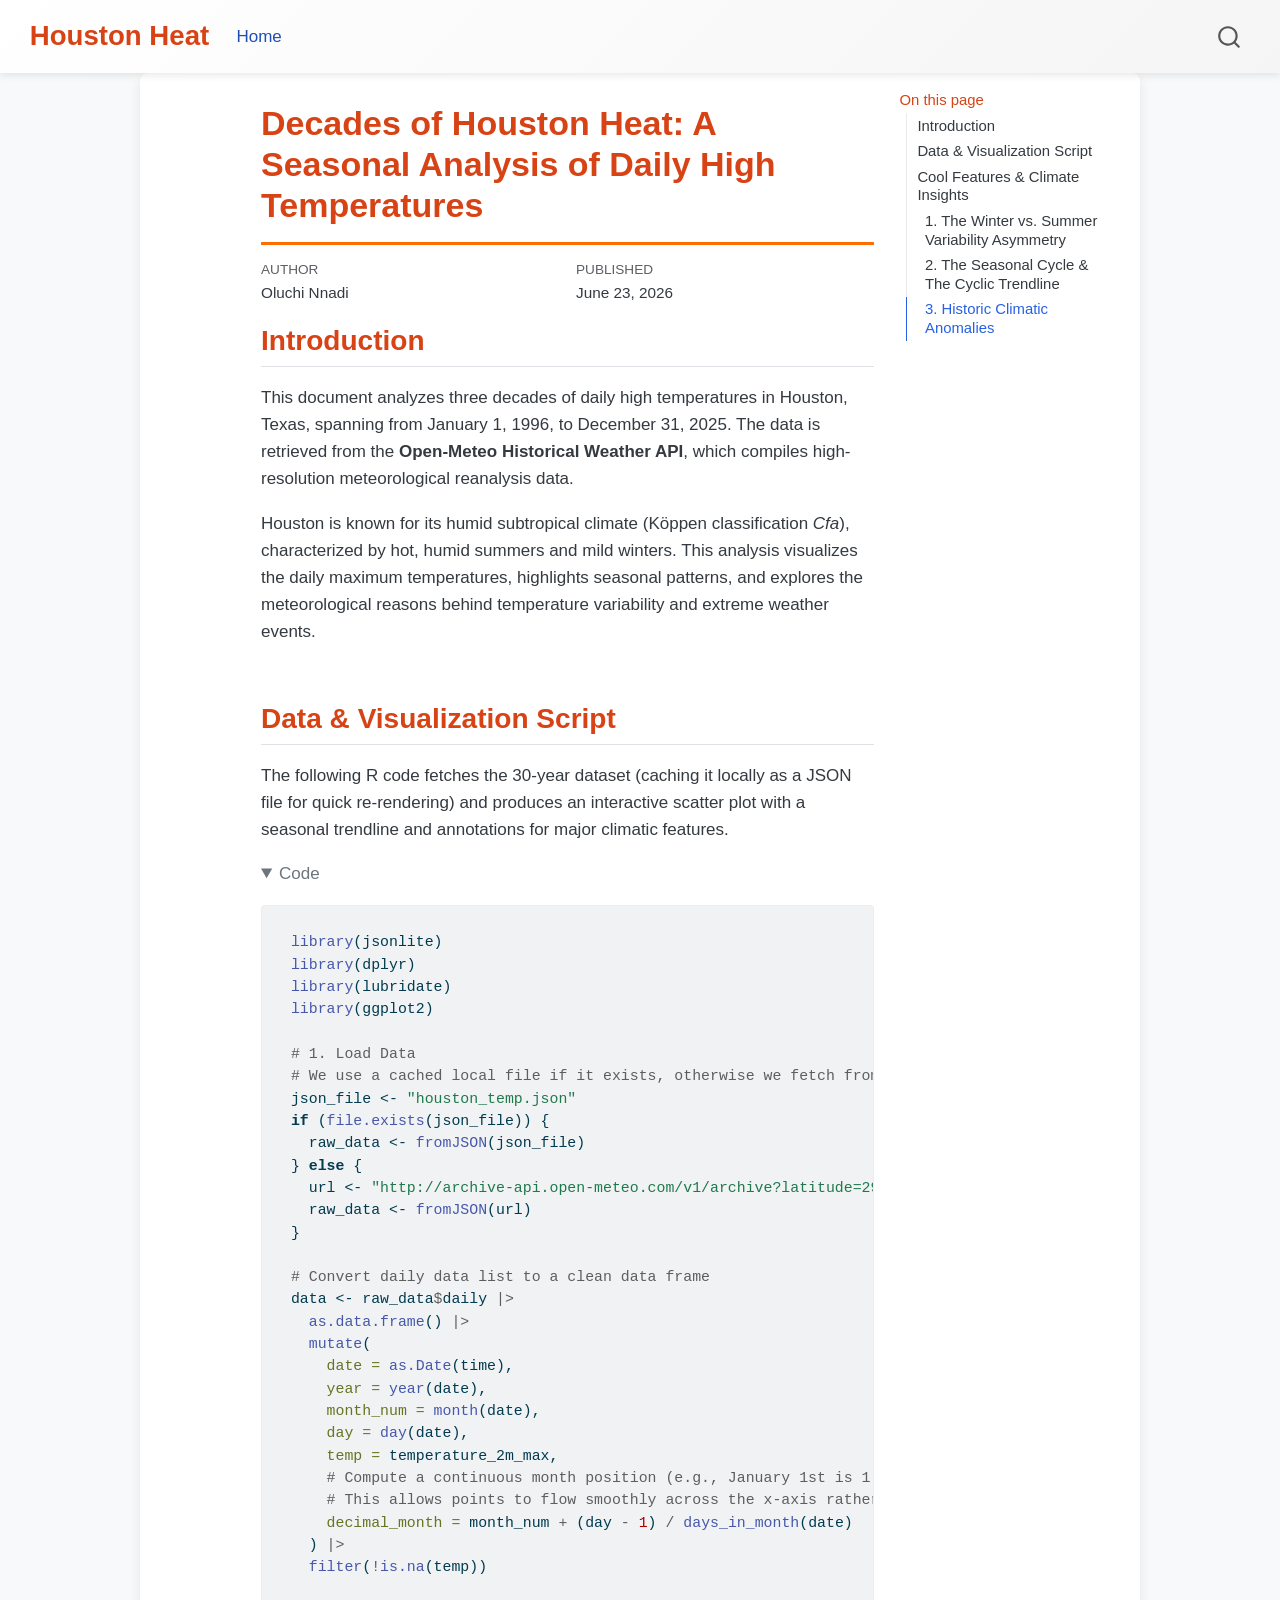
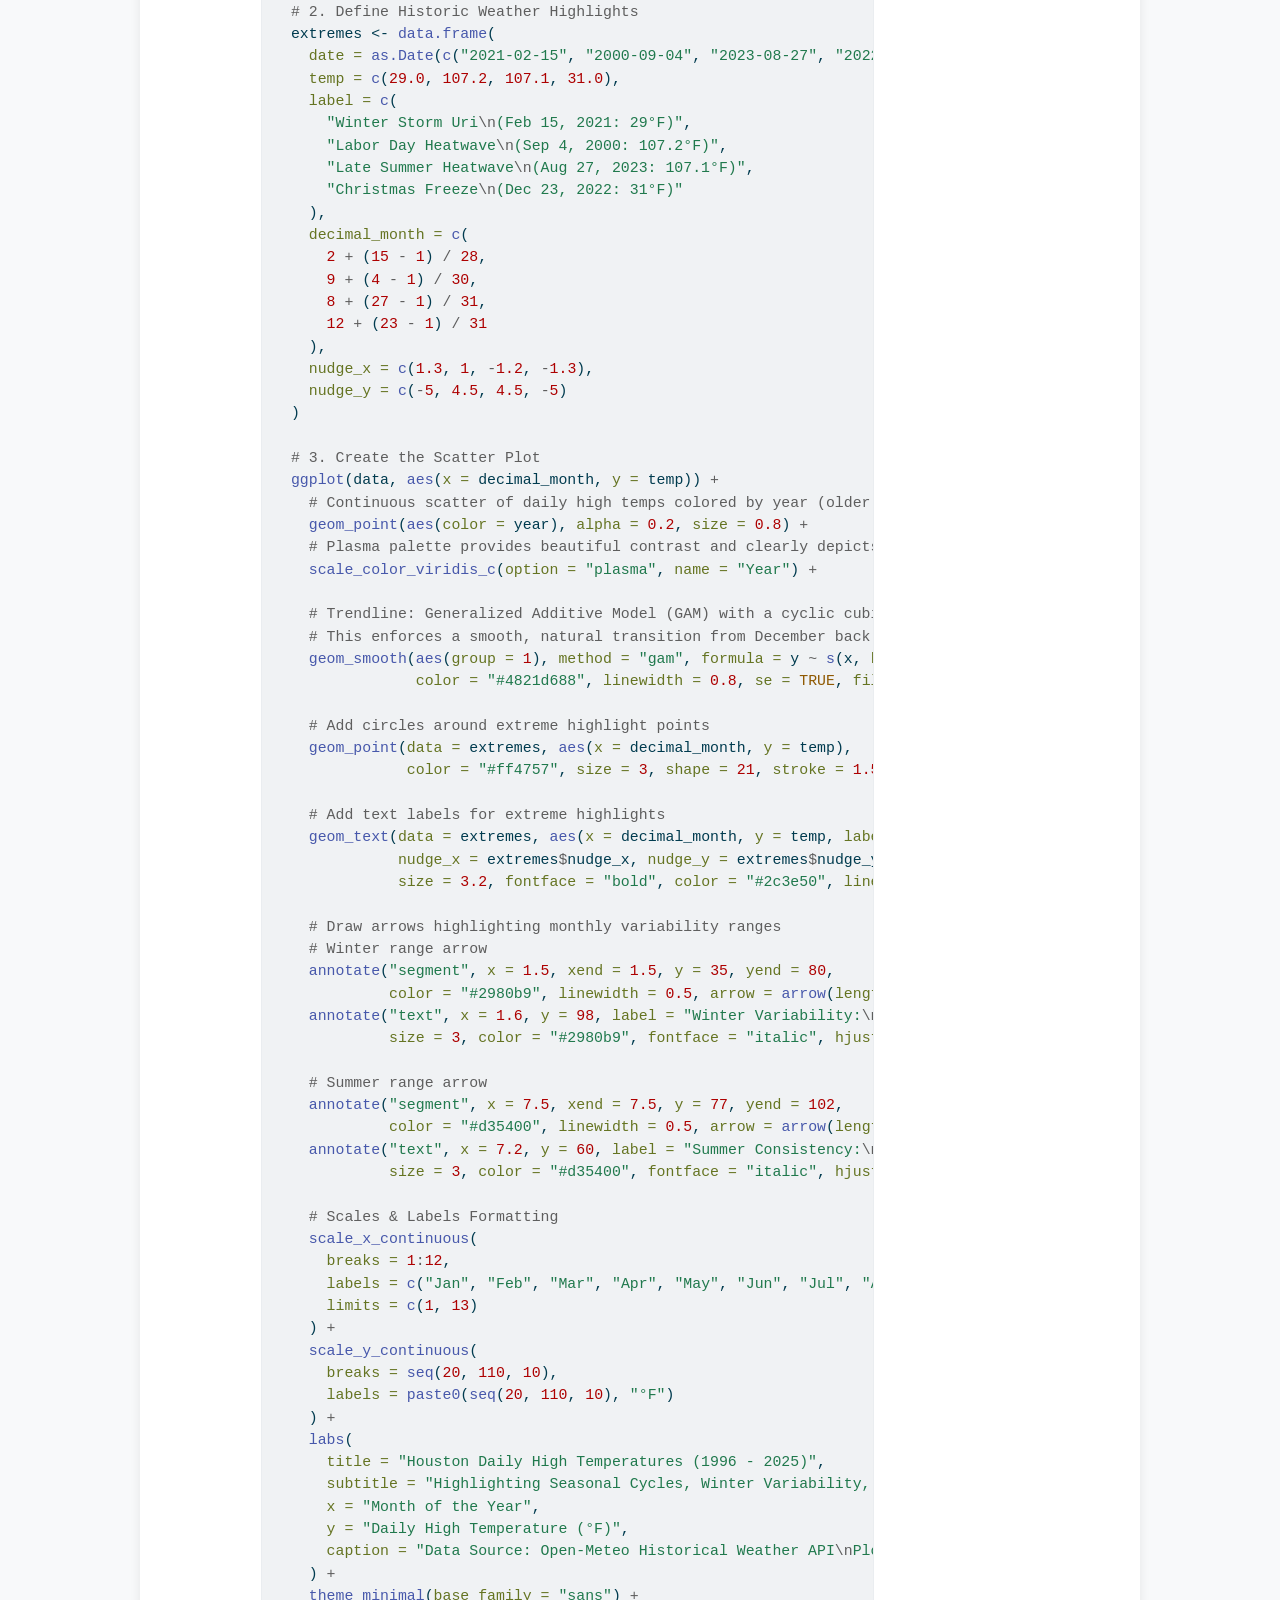
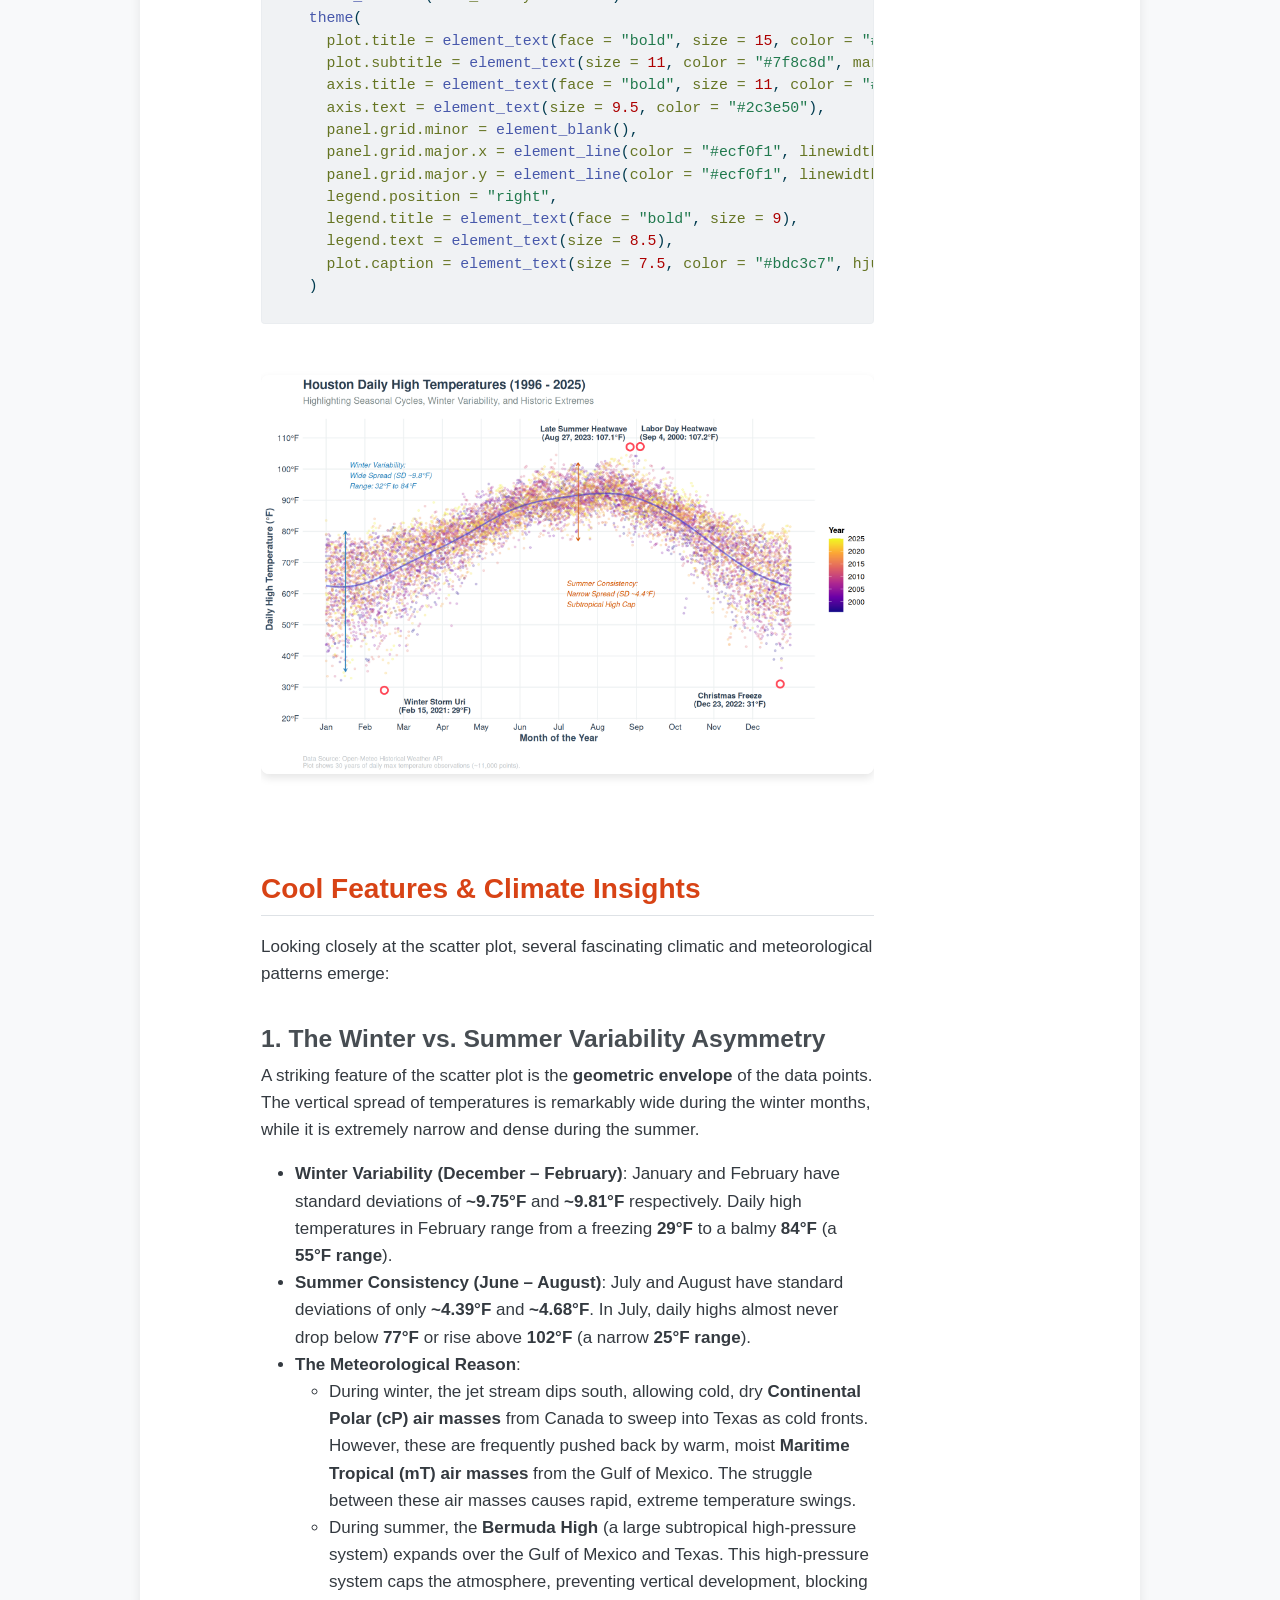
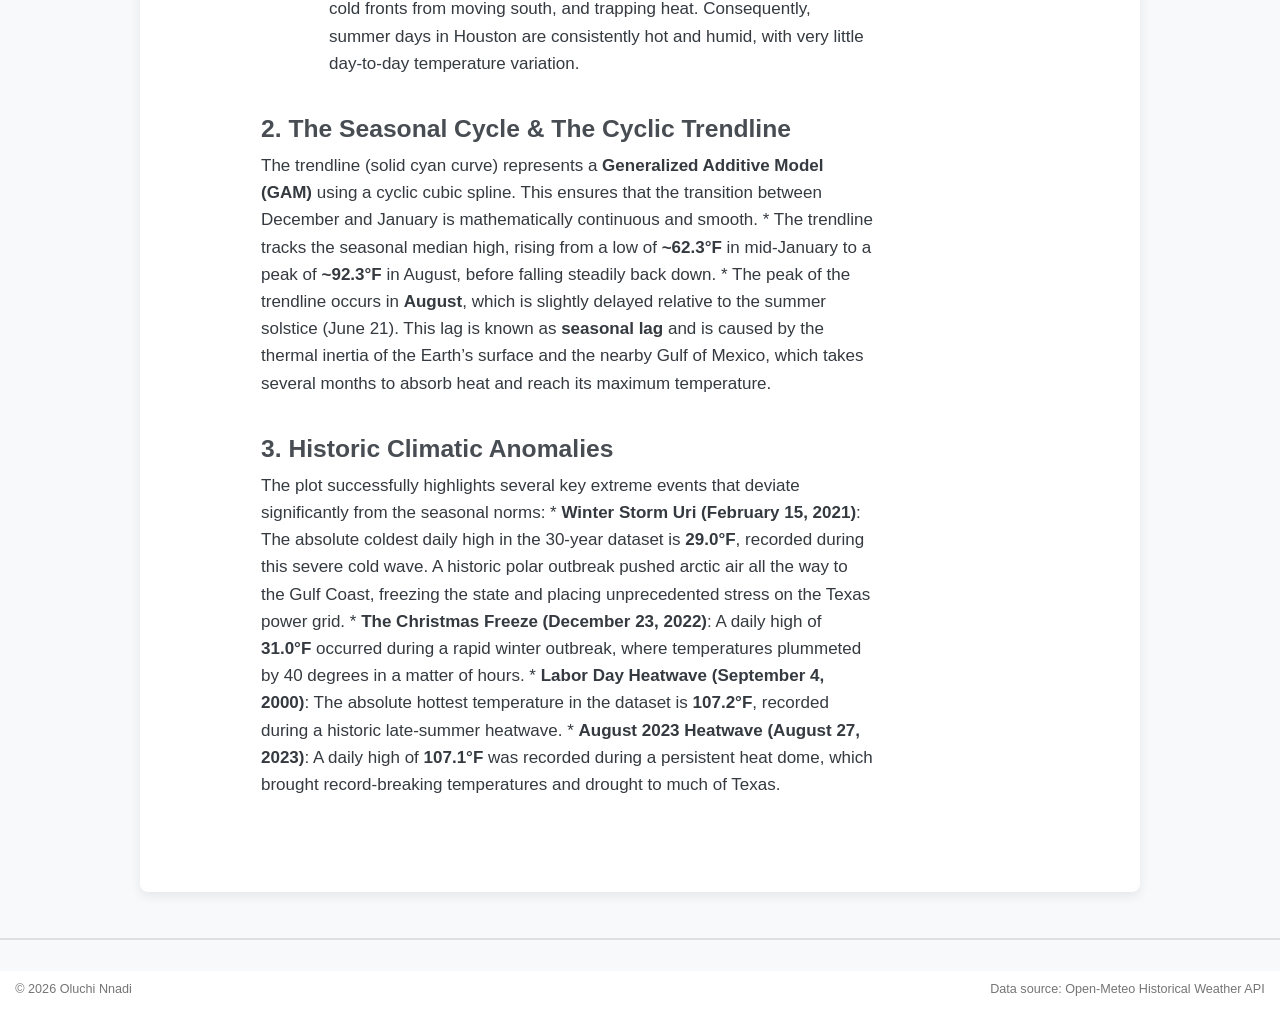
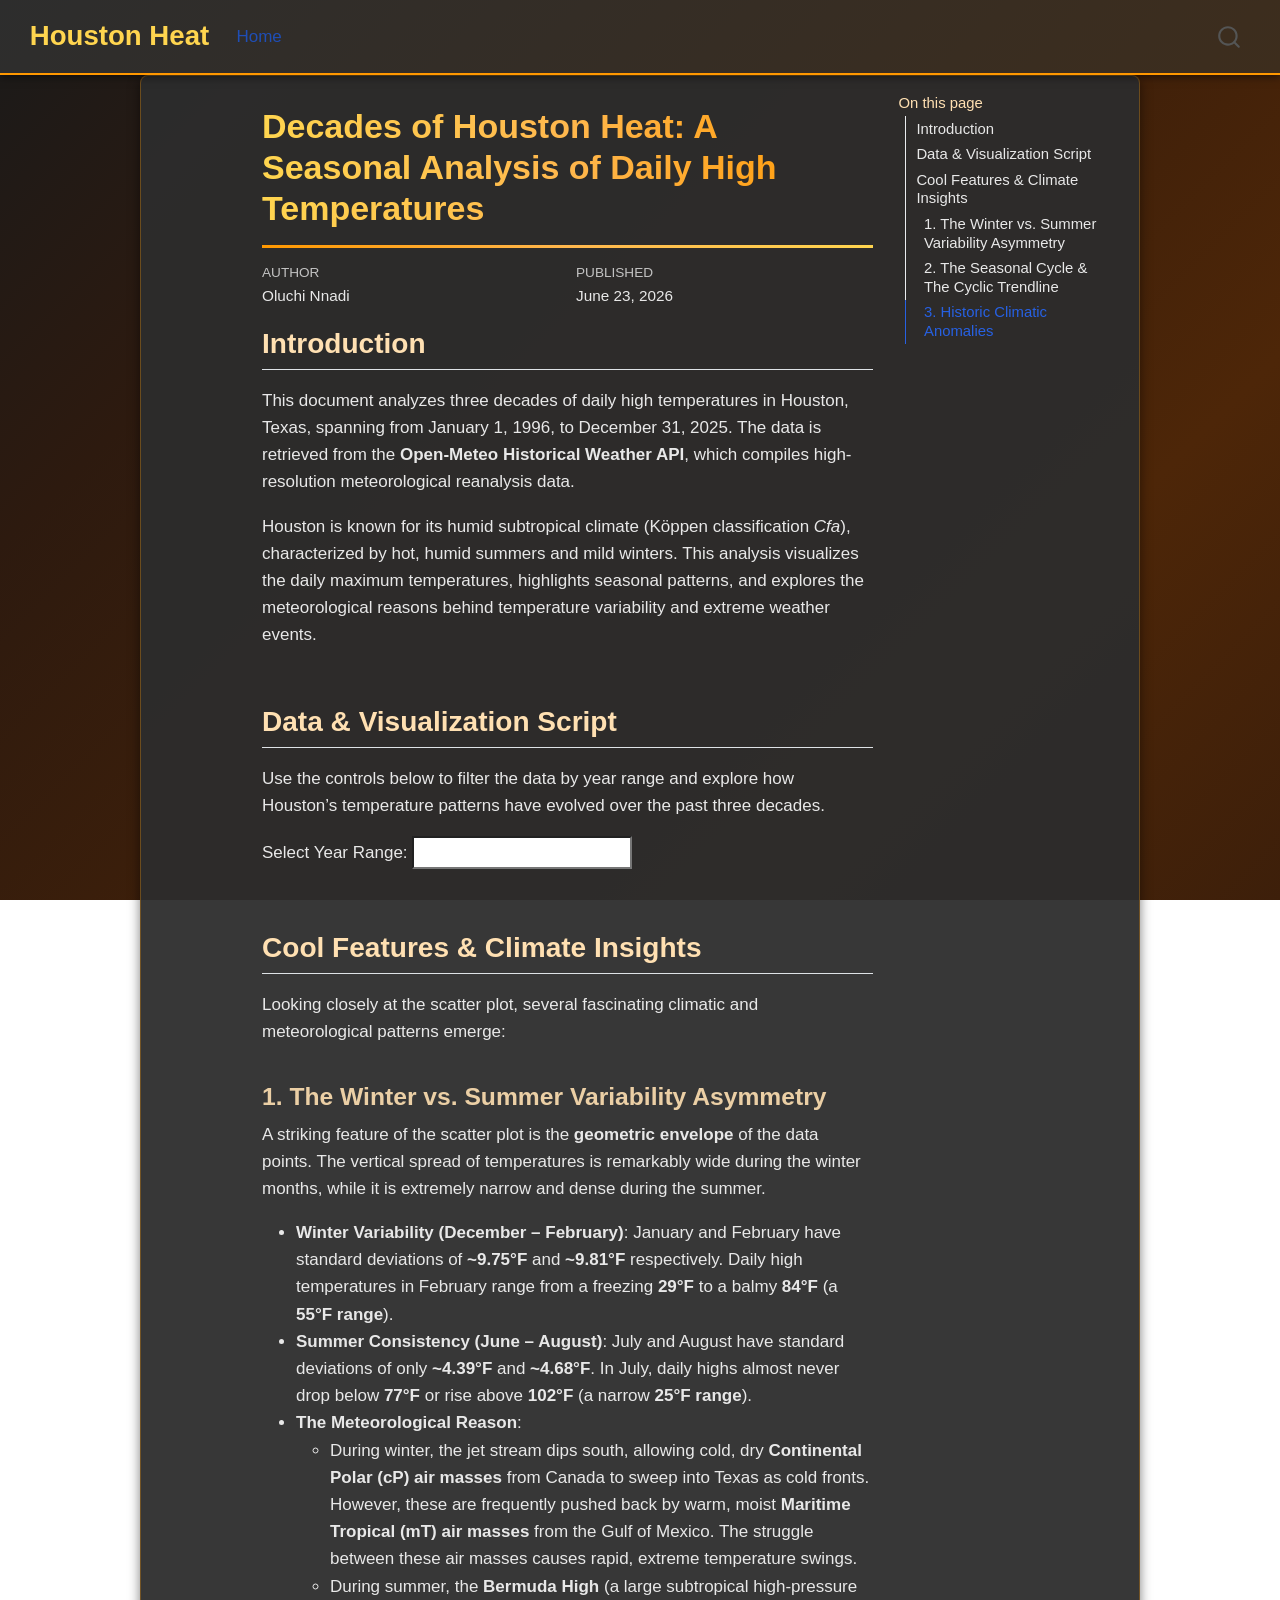
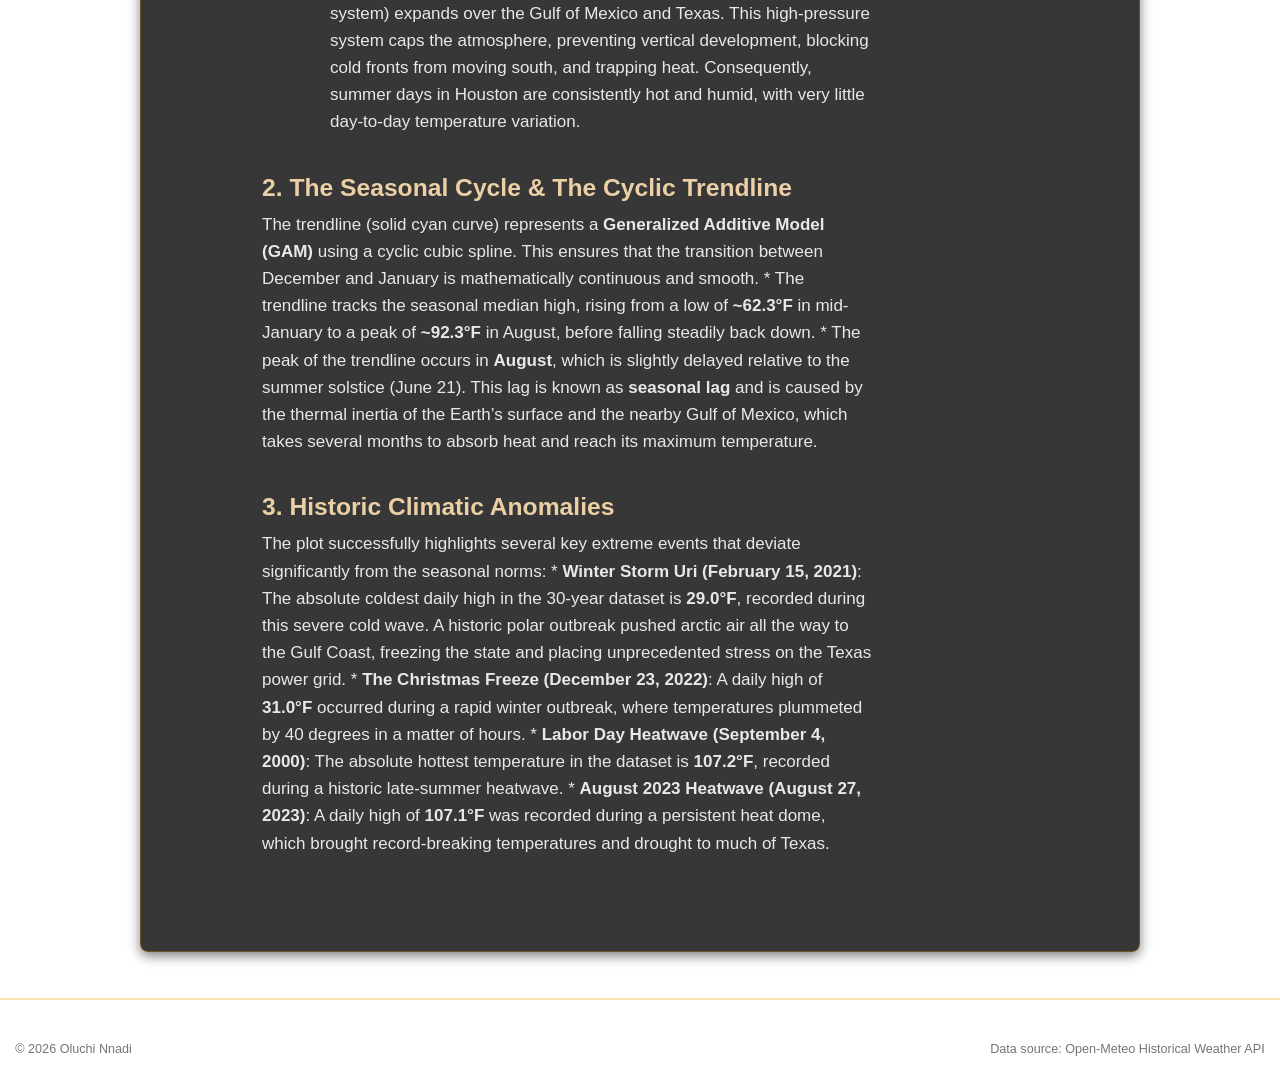
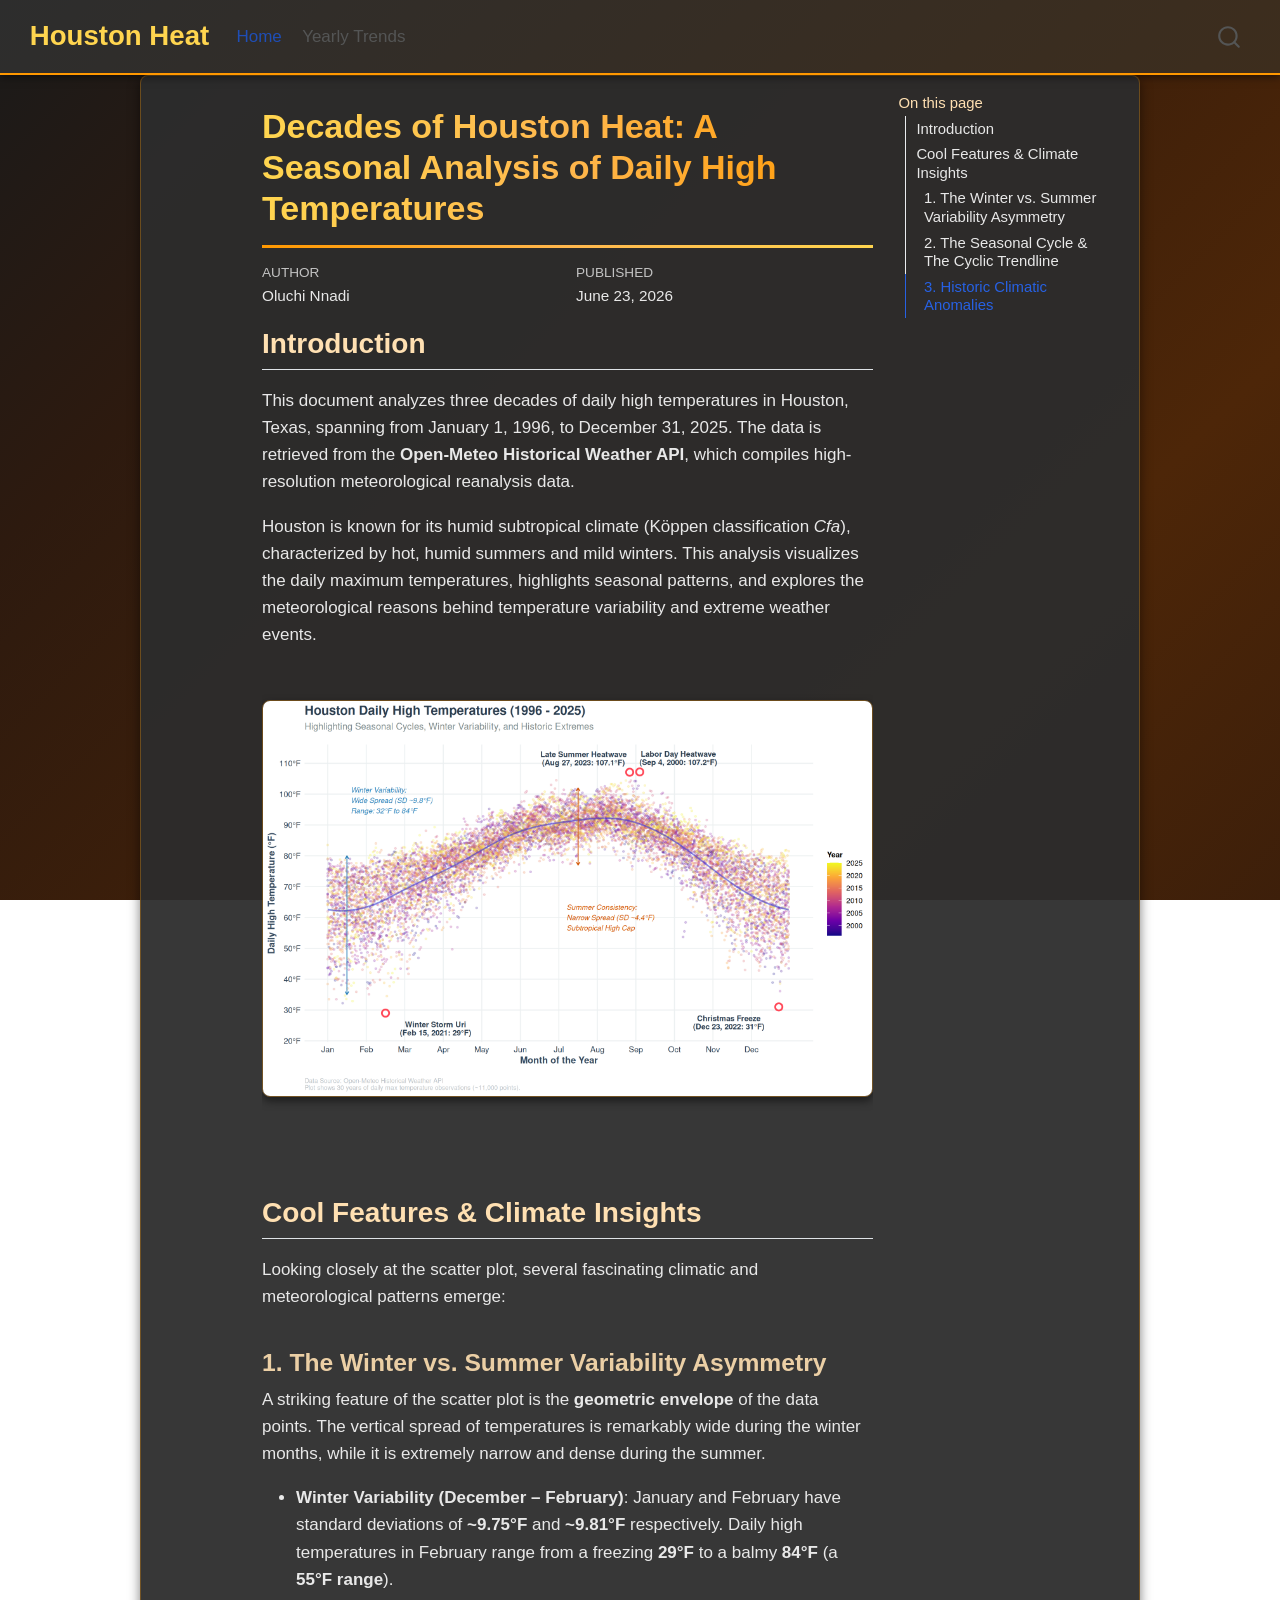
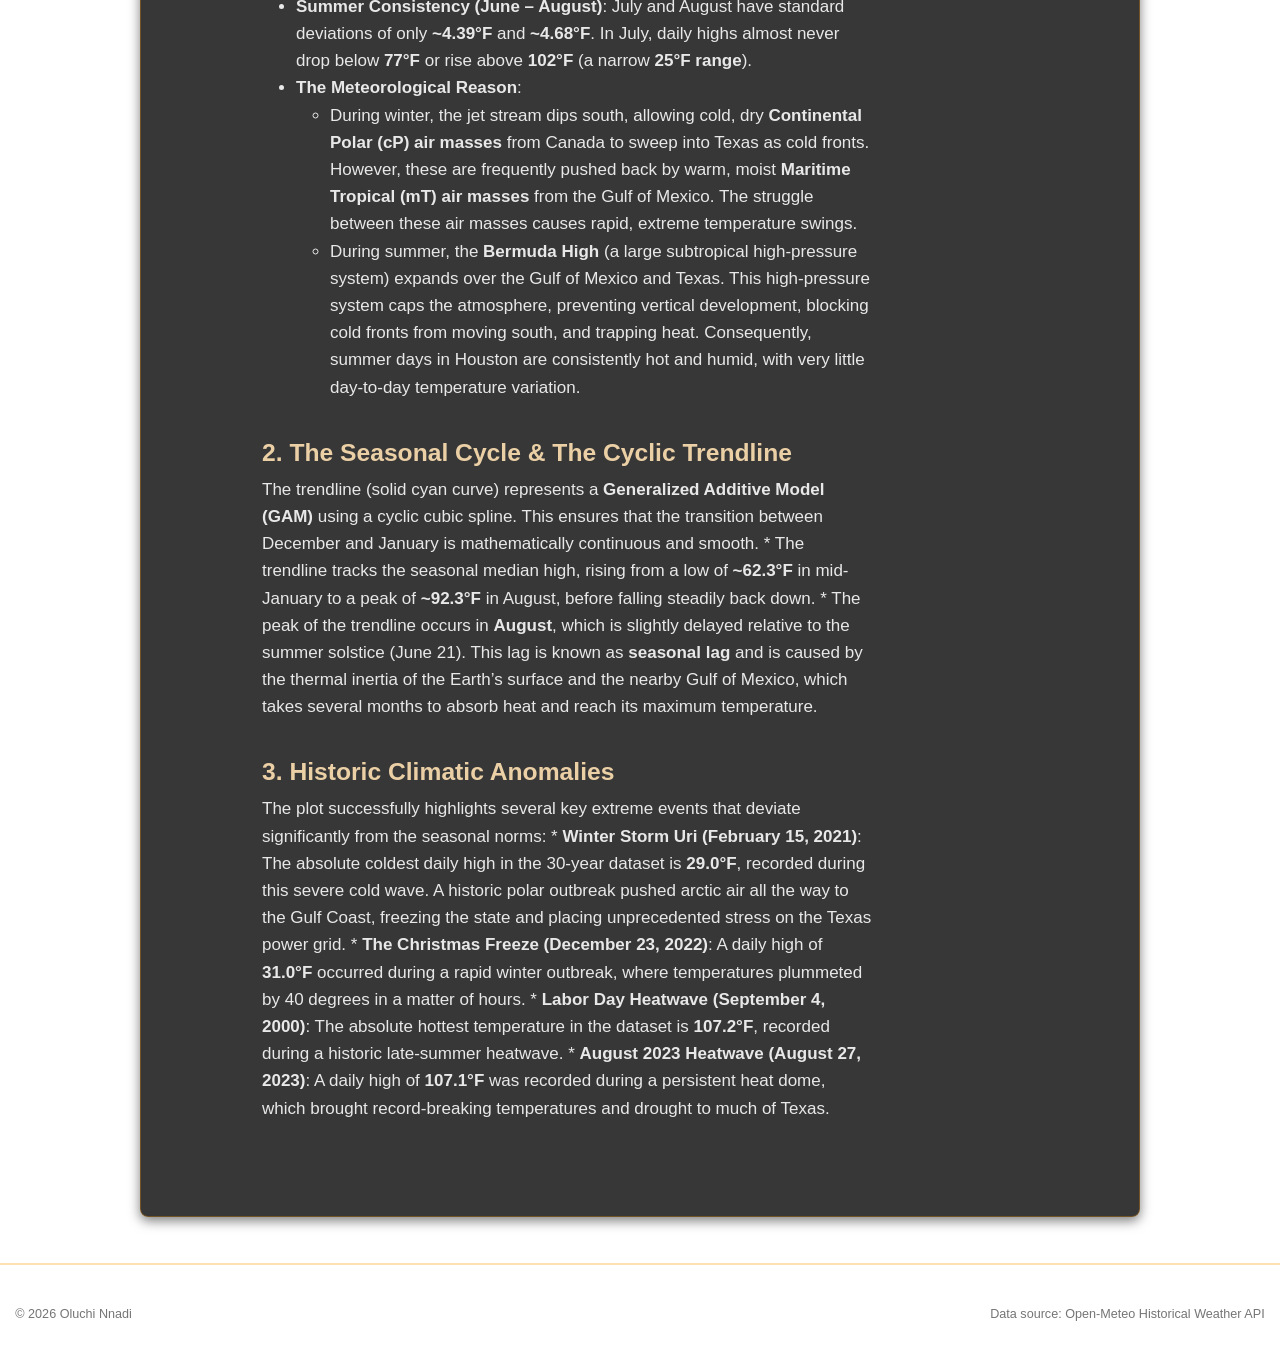
